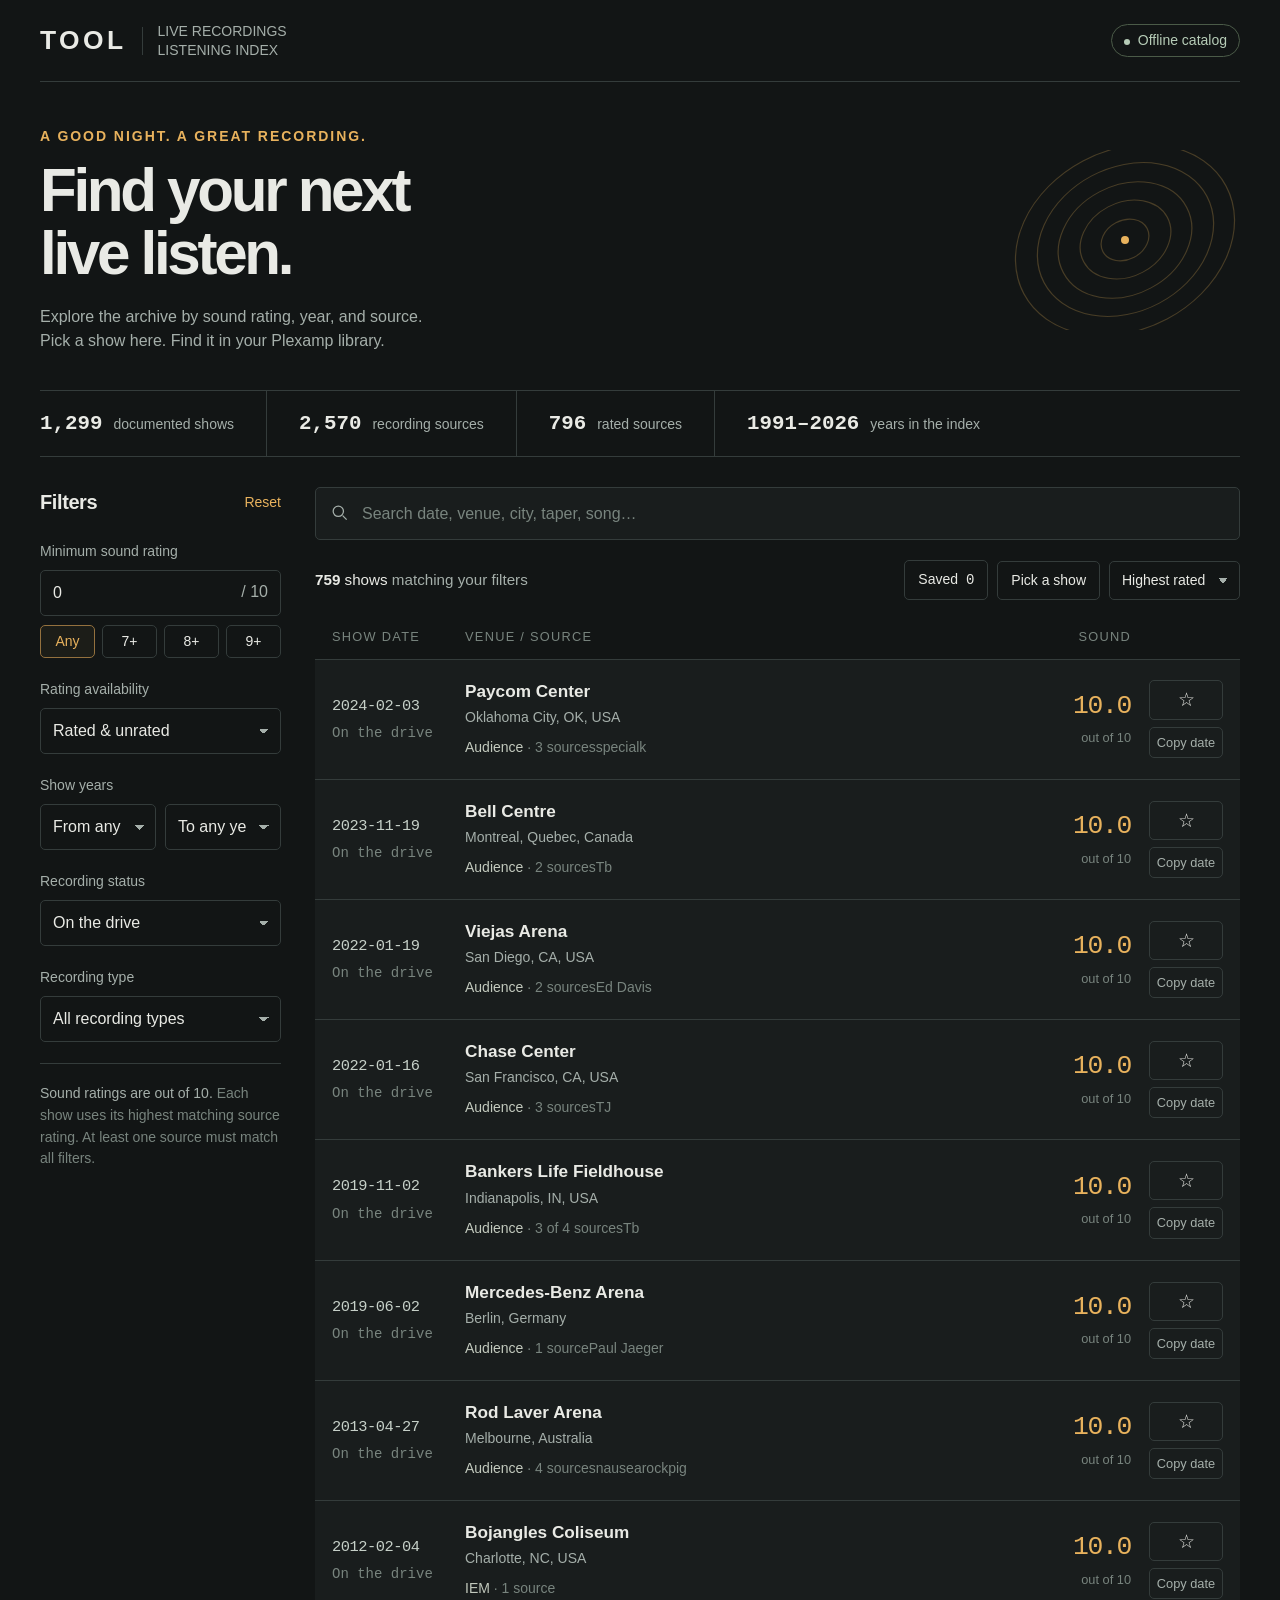
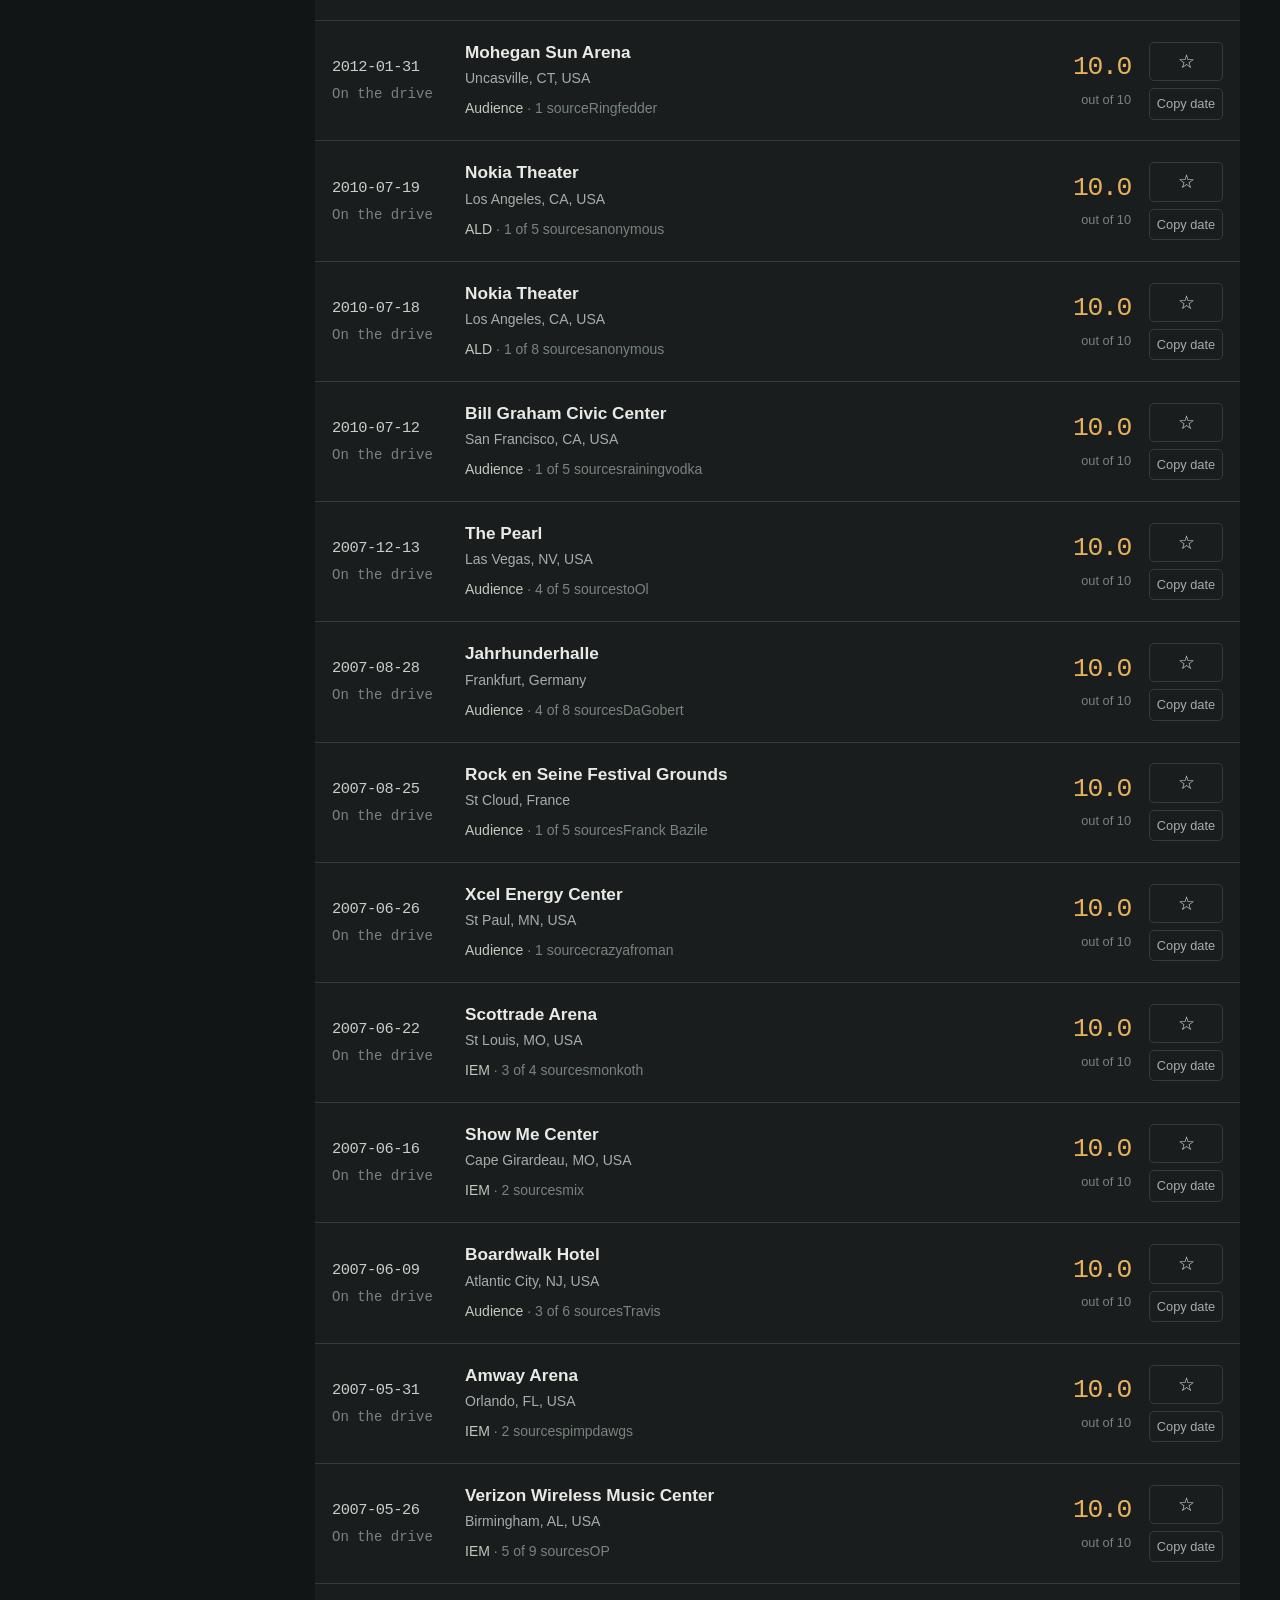
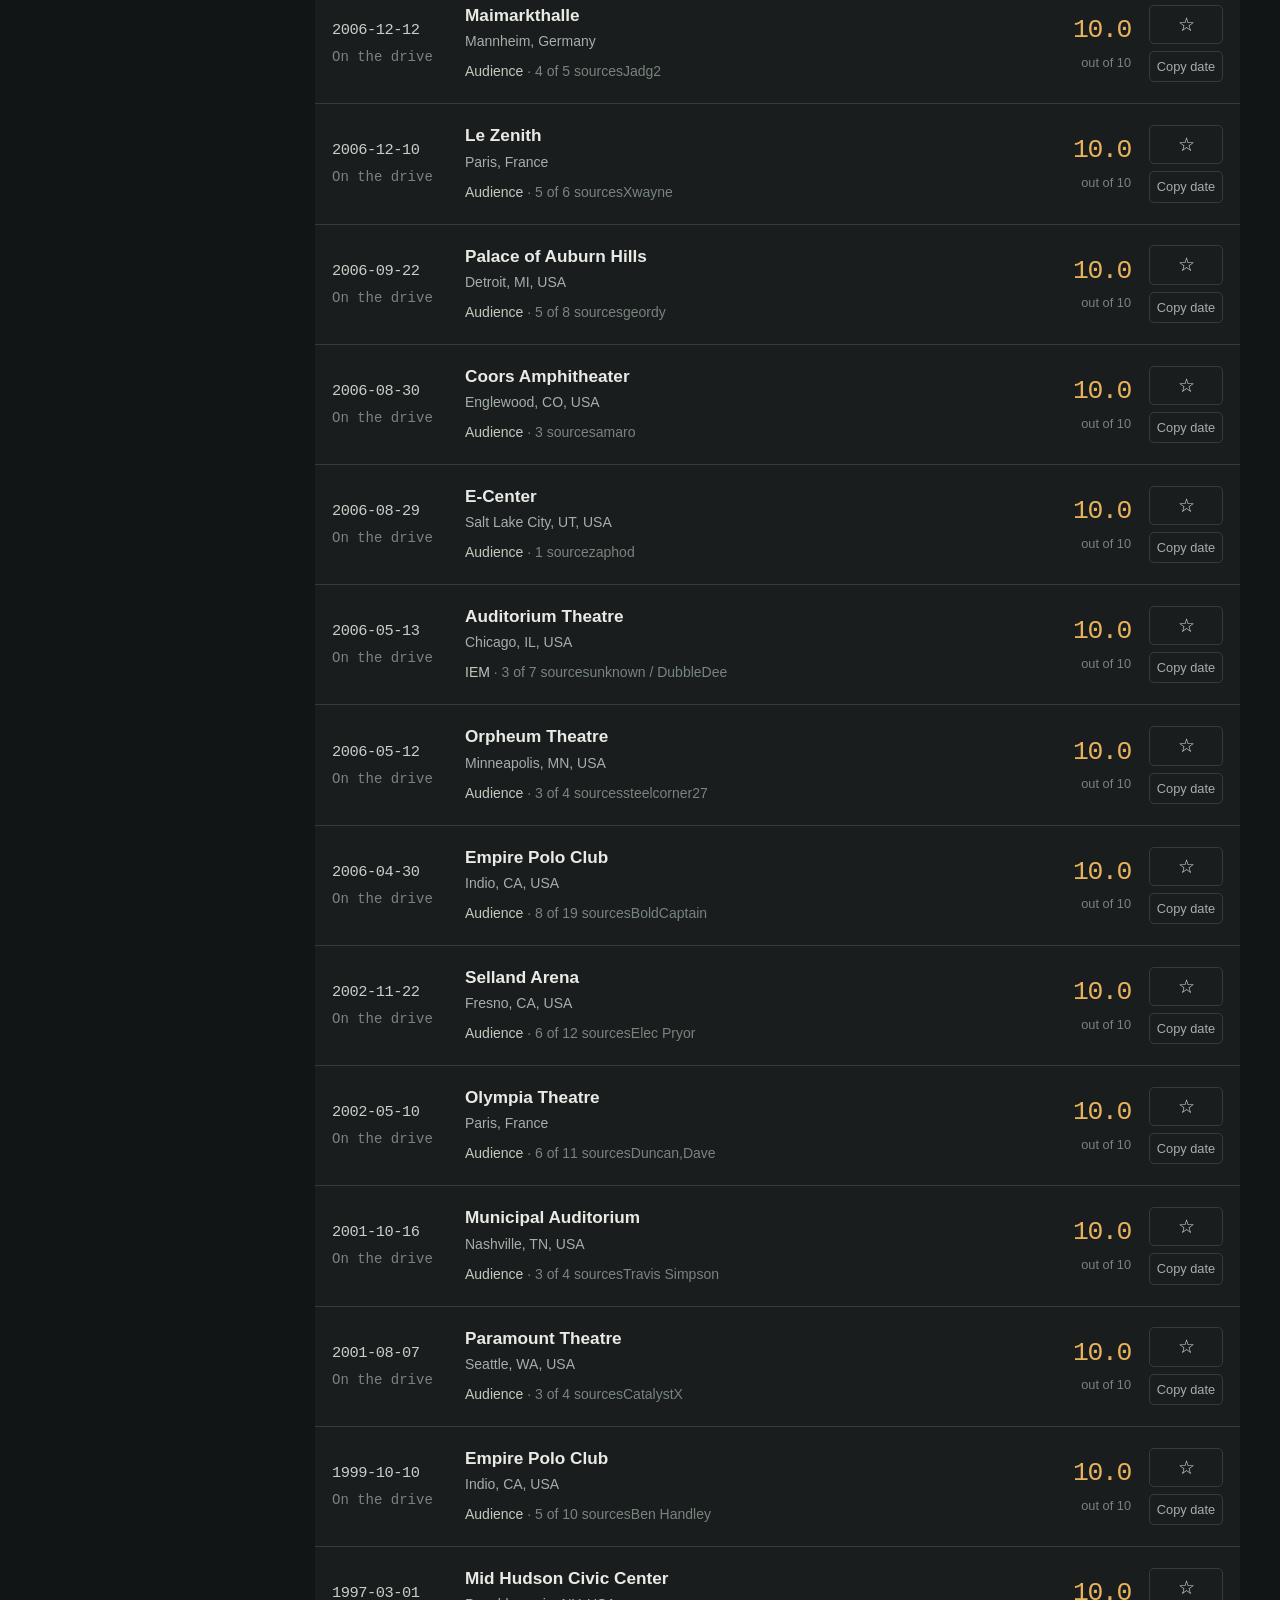
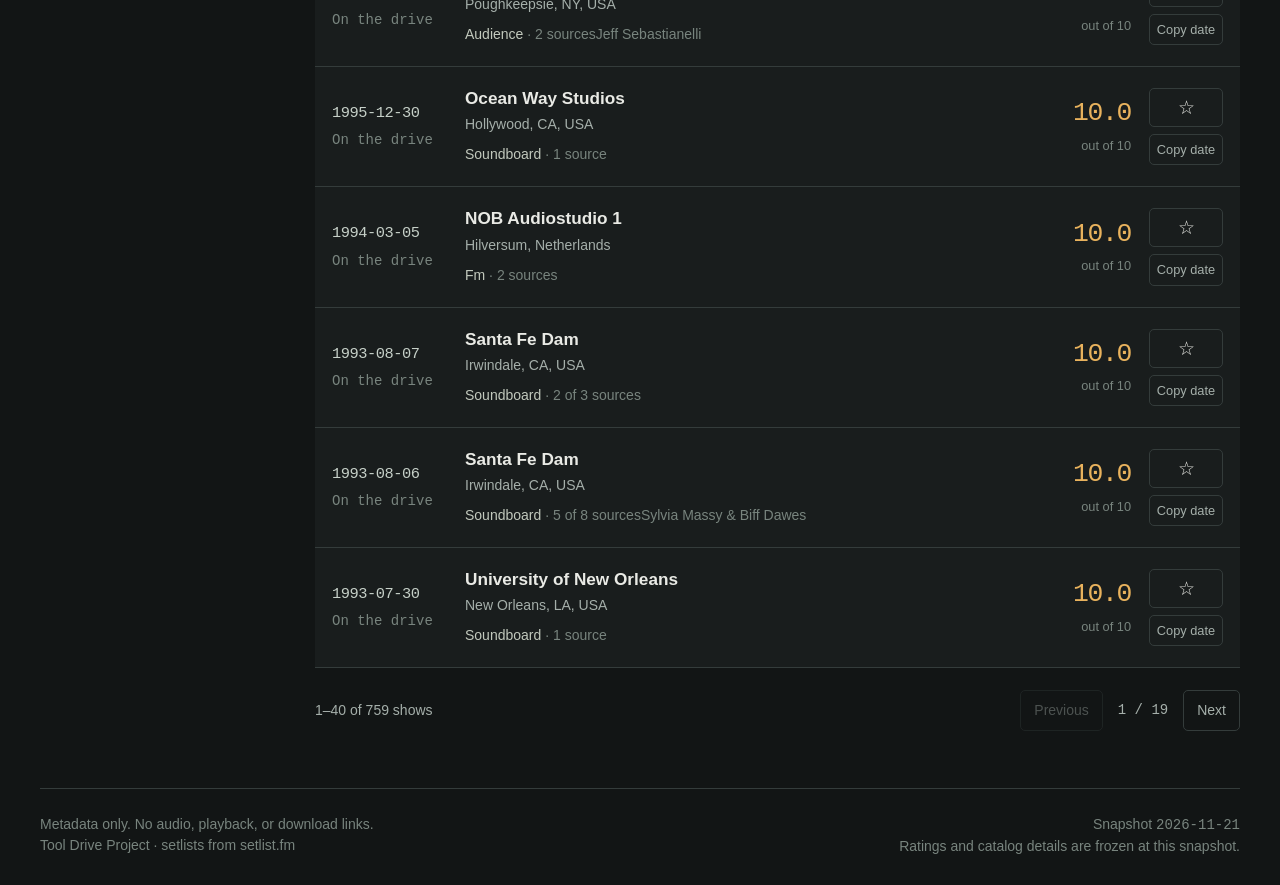
==== index.html @ 4f27dcc0 "Build offline Tool show browser for Windows and HTML" ====
<!doctype html>
<html lang="en">
<head>
<meta charset="utf-8">
<meta name="viewport" content="width=device-width, initial-scale=1">
<meta name="color-scheme" content="dark">
<meta http-equiv="Content-Security-Policy" content="default-src 'none'; script-src 'unsafe-inline'; style-src 'unsafe-inline'; img-src data:; connect-src 'none'; media-src 'none'; object-src 'none'; frame-src 'none'; base-uri 'none'; form-action 'none'">
<meta name="description" content="An offline, metadata-only Tool show catalog. Filter recording sound ratings and find your next listen in Plexamp.">
<title>Tool · Offline listening index</title>
<style>
:root{color-scheme:dark;--bg:#121515;--panel:#191d1d;--raised:#222727;--line:#343c3b;--text:#e9eae5;--muted:#a5afaa;--faint:#78847e;--amber:#e8b25d;--ink:#191b17;--green:#b6ccb7;--radius:8px;font-family:Segoe UI,Arial,sans-serif;font-size:16px}*{box-sizing:border-box}[hidden]{display:none!important}body{margin:0;background:var(--bg);color:var(--text);line-height:1.5}button,input,select,textarea{font:inherit}button,select{cursor:pointer}button{color:inherit}button:disabled{opacity:.4;cursor:default}button:focus-visible,input:focus-visible,select:focus-visible,textarea:focus-visible,summary:focus-visible{outline:2px solid var(--amber);outline-offset:4px}button{border:1px solid var(--line);border-radius:5px;background:transparent;padding:9px 13px;transition:background .15s,border-color .15s}button:hover:not(:disabled){background:var(--raised);border-color:var(--faint)}input,select,textarea{color:var(--text);background:var(--bg);border:1px solid var(--line);border-radius:5px;padding:10px 12px;min-width:0}input::placeholder{color:var(--faint)}select{appearance:none;background-image:linear-gradient(45deg,transparent 50%,#a5afaa 50%),linear-gradient(135deg,#a5afaa 50%,transparent 50%);background-position:calc(100% - 16px) center,calc(100% - 11px) center;background-size:5px 5px;background-repeat:no-repeat;padding-right:33px}h1,h2,h3,p{margin:0}h1{font-size:clamp(2.6rem,4.7vw,4.5rem);line-height:1.04;letter-spacing:-.055em;font-weight:650}h2{font-size:1.25rem;letter-spacing:-.02em}small,.small{font-size:.875rem}.mono{font-family:Consolas,Lucida Console,monospace;font-variant-numeric:tabular-nums}.muted{color:var(--muted)}.eyebrow{font-size:.875rem;letter-spacing:.14em;text-transform:uppercase;font-weight:600;color:var(--amber)}.shell{max-width:1490px;padding:0 40px;margin:0 auto}.topbar{height:82px;border-bottom:1px solid var(--line);display:flex;align-items:center;justify-content:space-between;gap:20px}.brand{display:flex;align-items:center;gap:15px}.wordmark{font-size:1.65rem;letter-spacing:.13em;line-height:1;font-weight:800}.brand-rule{width:1px;height:28px;background:var(--line)}.brand-label{font-size:.875rem;line-height:1.35;color:var(--muted)}.offline{font-size:.875rem;border:1px solid #4b5b48;border-radius:30px;color:var(--green);padding:5px 12px;white-space:nowrap}.offline::before{content:'';display:inline-block;width:6px;height:6px;border-radius:50%;background:var(--green);margin-right:8px}.hero{display:flex;align-items:center;justify-content:space-between;gap:40px;padding:44px 0 37px}.hero .eyebrow{margin-bottom:13px}.hero-copy{max-width:680px}.hero-copy>p:last-child{margin-top:20px;color:var(--muted);max-width:570px}.hero-art{width:230px;height:180px;flex-shrink:0;position:relative;display:flex;align-items:center;justify-content:center;overflow:hidden}.orbit{height:180px;width:180px;position:absolute;border:1px solid #b58c4a55;border-radius:50%;transform:rotate(-28deg) scaleX(1.28)}.orbit:nth-child(2){width:145px;height:145px}.orbit:nth-child(3){width:110px;height:110px}.orbit:nth-child(4){width:75px;height:75px}.orbit:nth-child(5){width:40px;height:40px}.hero-art::after{content:'';position:absolute;width:8px;height:8px;border-radius:50%;background:var(--amber)}.catalog-stats{display:flex;flex-wrap:wrap;border-top:1px solid var(--line);border-bottom:1px solid var(--line);gap:0}.stat{display:flex;align-items:baseline;gap:11px;padding:17px 32px 17px 0;margin-right:32px;border-right:1px solid var(--line)}.stat:last-child{border-right:0;margin:0;padding-right:0}.stat strong{font-size:1.3rem;font-weight:550}.stat span{color:var(--muted);font-size:.875rem}.workspace{display:grid;grid-template-columns:241px minmax(0,1fr);gap:34px;margin-top:30px;align-items:start}.filters{padding-bottom:25px;position:sticky;top:22px}.filter-heading{display:flex;justify-content:space-between;align-items:center;margin-bottom:24px}.text-btn{padding:0;border:0;color:var(--amber);font-size:.875rem;border-radius:0}.text-btn:hover:not(:disabled){background:transparent;border-color:transparent;text-decoration:underline}.field{margin-bottom:21px}.field>label,.field-label{display:block;font-size:.875rem;color:var(--muted);margin-bottom:8px}.field input,.field select{width:100%}.year-row{display:grid;grid-template-columns:1fr 1fr;gap:9px}.year-row label{display:block;font-size:.875rem;color:var(--muted);margin-bottom:6px}.rating-input-wrap{position:relative}.rating-input-wrap input{padding-right:50px}.rating-input-wrap span{position:absolute;right:13px;top:10px;color:var(--muted)}.rating-chips{display:flex;gap:7px;margin-top:9px}.rating-chips button{flex:1;font-size:.875rem;padding:5px 2px}.rating-chips button.active{color:var(--amber);border-color:#94713e;background:#e8b25d0c}.filter-note{color:var(--faint);font-size:.875rem;line-height:1.55;border-top:1px solid var(--line);padding-top:19px}.filter-note strong{color:var(--muted);font-weight:500}.search-wrap{position:relative}.search-wrap svg{position:absolute;left:15px;top:16px;width:19px;height:19px;stroke:var(--muted);fill:none;stroke-width:1.6}.search-wrap input{width:100%;height:53px;padding-left:46px;padding-right:65px;background:var(--panel);font-size:1rem}.clear-search{position:absolute;right:8px;top:8px;padding:7px 10px;border:0;color:var(--muted)}.results-toolbar{display:flex;align-items:center;justify-content:space-between;gap:16px;margin:20px 0 15px}.result-count{font-size:.95rem}.toolbar-actions{display:flex;align-items:center;gap:9px}.toolbar-actions button,.toolbar-actions select{font-size:.875rem;padding-top:8px;padding-bottom:8px}.toolbar-actions button[aria-pressed=true]{color:var(--amber);border-color:#9d7b46;background:#e8b25d0b}.toolbar-actions button span{margin-left:4px}.list-head{display:grid;grid-template-columns:115px minmax(120px,1fr) 102px 74px;gap:18px;border-bottom:1px solid var(--line);padding:12px 17px;color:var(--faint);font-size:.8rem;letter-spacing:.1em;text-transform:uppercase}.list-head>:nth-child(3){text-align:right}.show-row{position:relative;background:var(--panel);border-bottom:1px solid var(--line);display:grid;grid-template-columns:115px minmax(120px,1fr) 102px 74px;gap:18px;padding:20px 17px;align-items:center}.show-row:hover{background:#1d2322}.date-cell{font-size:.96rem;letter-spacing:-.03em;color:#c6d0c8}.date-cell .year{display:block;color:var(--faint);font-size:.875rem;margin-top:5px;letter-spacing:0}.show-open{padding:0;text-align:left;border:0;background:none!important;width:100%;border-radius:0}.venue{font-size:1.075rem;font-weight:550;line-height:1.35;display:block;color:var(--text)}.location{display:block;color:var(--muted);font-size:.875rem;margin-top:4px}.source-summary{display:block;font-size:.875rem;margin-top:9px;color:var(--faint)}.source-summary .type{color:#c2c9bd;text-transform:capitalize}.sound{text-align:right}.sound-value{color:var(--amber);font-size:1.65rem;font-weight:500;line-height:1.2;letter-spacing:-.05em}.sound-value.unrated{color:var(--faint);font-size:1.25rem;letter-spacing:0}.sound-label{display:block;font-size:.8rem;color:var(--faint);margin-top:6px}.row-actions{display:flex;flex-direction:column;gap:7px;align-items:stretch}.save-btn{font-size:1.2rem;line-height:1;padding:9px 10px}.save-btn[aria-pressed=true]{color:var(--amber);background:#e8b25d09;border-color:#8c7046}.copy-quick{font-size:.8rem;color:var(--muted);padding:5px 4px;white-space:nowrap}.pager{display:flex;justify-content:space-between;align-items:center;gap:16px;padding:22px 0;color:var(--muted);font-size:.875rem}.pager-controls{display:flex;align-items:center;gap:15px}.pager button{font-size:.875rem}.empty{padding:62px 25px;text-align:center;border:1px solid var(--line);background:var(--panel)}.empty h3{font-weight:550;font-size:1.25rem}.empty p{margin:10px auto 24px;max-width:440px;color:var(--muted)}.primary{background:var(--amber);color:var(--ink);border-color:var(--amber);font-weight:600}.primary:hover:not(:disabled){background:#f0c27d;border-color:#f0c27d}.footer{display:flex;align-items:flex-start;justify-content:space-between;gap:30px;color:var(--faint);font-size:.875rem;border-top:1px solid var(--line);padding:25px 0 30px;margin-top:35px}.footer>p{max-width:610px}.footer>p:last-child{text-align:right}.mobile-filter-toggle{display:none}.toast{position:fixed;left:50%;bottom:27px;transform:translateX(-50%);z-index:10;background:#e9eae5;color:#1a201b;padding:13px 20px;border-radius:6px;box-shadow:0 8px 40px #0005;max-width:calc(100vw - 32px);font-size:.95rem}.toast[hidden]{display:none}dialog{width:min(860px,calc(100vw - 36px));max-height:calc(100dvh - 52px);padding:0;border:1px solid #515c54;border-radius:10px;background:var(--bg);color:var(--text);box-shadow:0 30px 120px #0009;overscroll-behavior:contain}dialog::backdrop{background:#080c0be0;backdrop-filter:blur(4px)}.dialog-top{display:flex;justify-content:space-between;align-items:center;gap:20px;padding:20px 27px;border-bottom:1px solid var(--line);position:sticky;top:0;background:var(--bg);z-index:1}.dialog-top .eyebrow{font-size:.8rem}.dialog-close{font-size:1.3rem;padding:2px 11px;color:var(--muted)}.dialog-content{padding:26px}.detail-date{font-size:1rem;color:var(--amber);margin-bottom:10px}.detail-title{font-size:clamp(1.7rem,4vw,2.4rem);letter-spacing:-.035em;line-height:1.15}.detail-location{margin-top:10px;color:var(--muted)}.detail-actions{display:flex;flex-wrap:wrap;gap:9px;margin-top:23px}.detail-actions button{font-size:.875rem}.detail-help{font-size:.875rem;color:var(--faint);margin:11px 0 28px}.section-head{display:flex;justify-content:space-between;align-items:baseline;gap:15px;margin:29px 0 12px}.section-head span{color:var(--faint);font-size:.875rem}.source-card{border:1px solid var(--line);border-radius:6px;margin-top:12px;padding:19px;background:var(--panel)}.source-card.unmatched{background:transparent}.source-top{display:flex;align-items:center;justify-content:space-between;gap:15px;margin-bottom:15px}.source-top-left{display:flex;gap:10px;align-items:center;flex-wrap:wrap}.version{font-size:1rem;font-weight:600}.tag{border:1px solid #48534a;color:var(--muted);font-size:.8rem;padding:2px 7px;border-radius:3px;white-space:nowrap}.tag.match{color:var(--green);border-color:#5c7059}.source-score{font-size:1.35rem;white-space:nowrap;color:var(--amber)}.source-score small{color:var(--faint);font-size:.875rem}.source-info{display:grid;grid-template-columns:1fr 1fr;gap:12px 26px;margin:0}.source-info div{min-width:0}.source-info dt{color:var(--faint);font-size:.8rem}.source-info dd{margin:3px 0 0;overflow-wrap:anywhere;font-size:.95rem}.source-info .wide{grid-column:1/-1}.lineage{color:var(--muted);white-space:pre-wrap}.setlist{padding:0;list-style:none;margin:0;border-top:1px solid var(--line)}.setlist li{display:flex;gap:15px;padding:10px 2px;border-bottom:1px solid var(--line);font-size:.95rem}.track-num{color:var(--faint);font-size:.875rem;min-width:23px;padding-top:1px}.known-songs{display:flex;flex-wrap:wrap;gap:8px}.known-songs span{font-size:.875rem;border:1px solid var(--line);border-radius:3px;padding:5px 9px;color:#c5cec6}.song-info{font-size:.875rem;color:var(--faint);margin-left:8px}.detail-bottom{color:var(--faint);font-size:.875rem;border-top:1px solid var(--line);padding-top:20px;margin-top:28px}.manual-copy{margin:20px 0;padding:15px;background:var(--raised);border-radius:5px}.manual-copy p{font-size:.875rem;margin-bottom:8px}.manual-copy input{width:100%}.visually-hidden{position:absolute;width:1px;height:1px;overflow:hidden;clip:rect(0,0,0,0);white-space:nowrap}
@media(min-width:1600px){.hero{padding-top:55px;padding-bottom:45px}}@media(max-width:1120px){.shell{padding:0 25px}.workspace{grid-template-columns:215px minmax(0,1fr);gap:23px}.show-row,.list-head{grid-template-columns:95px minmax(100px,1fr) 75px 61px;gap:12px;padding-left:13px;padding-right:13px}.toolbar-actions{flex-wrap:wrap;justify-content:flex-end}.results-toolbar{align-items:flex-start}.hero-art{width:190px}.stat{margin-right:22px;padding-right:22px}.source-summary{line-height:1.35}.source-summary .taper{display:block;margin-top:4px}}@media(max-width:800px){.shell{padding:0 20px}.hero{padding-top:31px;gap:22px}.hero-art{width:140px;height:145px;opacity:.7}.orbit{width:140px;height:140px}.orbit:nth-child(2){width:110px;height:110px}.orbit:nth-child(3){width:80px;height:80px}.orbit:nth-child(4){width:50px;height:50px}.orbit:nth-child(5){width:20px;height:20px}.hero-copy>p:last-child{font-size:.95rem}.workspace{display:block;margin-top:22px}.mobile-filter-toggle{display:block;width:100%;text-align:left;margin-bottom:15px;padding:12px 14px;color:var(--amber)}.mobile-filter-toggle::after{content:'+';float:right;font-size:1.15rem}.mobile-filter-toggle[aria-expanded=true]::after{content:'−'}.filters{display:none;position:static;background:var(--panel);padding:20px;border:1px solid var(--line);border-radius:5px;margin-bottom:20px}.filters.mobile-open{display:block}.filter-grid{display:grid;grid-template-columns:1fr 1fr;gap:0 24px}.filter-note{margin-top:2px}.filter-heading{margin-bottom:20px}.list-head{padding-top:11px}.stat{padding:14px 18px 14px 0;margin-right:18px}.stat strong{font-size:1.15rem}.stat span{font-size:.8rem}.footer{display:block}.footer>p:last-child{text-align:left;margin-top:12px}.topbar{height:71px}.brand-label{font-size:.8rem}.source-summary .taper{display:inline;margin-left:6px}.toolbar-actions{flex-wrap:nowrap}.results-toolbar{align-items:center}.source-summary .type{display:inline}.show-row,.list-head{grid-template-columns:100px minmax(140px,1fr) 85px 65px}}@media(max-width:560px){.shell{padding:0 16px}.brand{gap:10px}.brand-label{font-size:.75rem}.wordmark{font-size:1.4rem}.offline{font-size:.75rem;padding:4px 9px}.hero-art{display:none}.hero{padding-bottom:26px}.hero .eyebrow{font-size:.8rem}.hero h1{font-size:2.8rem}.hero-copy>p:last-child{margin-top:17px}.catalog-stats{justify-content:space-between}.stat{border:0;display:block;margin:0;padding-right:0}.stat span{display:block;margin-top:2px}.stat strong{font-size:1.1rem}.results-toolbar{flex-wrap:wrap;gap:12px}.result-count{width:100%;font-size:.875rem}.toolbar-actions{width:100%;justify-content:space-between;gap:7px}.toolbar-actions button,.toolbar-actions select{font-size:.8rem;padding:8px}.toolbar-actions select{padding-right:27px;background-position:right 9px center}.list-head{grid-template-columns:1fr 65px 44px;padding:10px 12px;gap:10px}.list-head>:first-child{display:none}.show-row{grid-template-columns:minmax(0,1fr) 65px 44px;gap:10px;padding:17px 12px}.date-cell{grid-column:1/-1;font-size:.875rem;display:flex;align-items:center;gap:8px;margin-bottom:-4px;color:var(--amber)}.date-cell .year{display:inline;margin-top:0;font-size:.8rem;color:var(--faint)}.show-cell{grid-column:1}.venue{font-size:1rem}.source-summary{font-size:.8rem;margin-top:7px}.source-summary .taper{display:block;margin-left:0}.sound-value{font-size:1.45rem}.sound-label{font-size:.75rem}.row-actions{gap:6px}.save-btn{padding:8px 4px}.copy-quick{font-size:.7rem;padding:5px 0}.filter-grid{display:block}.source-info{grid-template-columns:1fr}.source-info .wide{grid-column:auto}.dialog-content{padding:21px 18px}.dialog-top{padding:15px 18px}.source-card{padding:15px}.source-top{align-items:flex-start}.source-top-left{gap:6px}.source-score{font-size:1.15rem}.tag{font-size:.75rem}.section-head{align-items:flex-start}.section-head span{text-align:right}.pager{flex-wrap:wrap}.pager-controls{gap:10px}.detail-title{font-size:1.8rem}.footer{margin-top:20px}.search-wrap input{font-size:.95rem}}@media(prefers-reduced-motion:reduce){*{scroll-behavior:auto!important;transition:none!important}}
</style>
</head>
<body>
<div class="shell">
<header class="topbar"><div class="brand"><span class="wordmark">TOOL</span><span class="brand-rule"></span><span class="brand-label">LIVE RECORDINGS<br>LISTENING INDEX</span></div><span class="offline">Offline catalog</span></header>
<main>
<section class="hero"><div class="hero-copy"><p class="eyebrow">A good night. A great recording.</p><h1>Find your next<br>live listen.</h1><p>Explore the archive by sound rating, year, and source.<br>Pick a show here. Find it in your Plexamp library.</p></div><div class="hero-art" aria-hidden="true"><i class="orbit"></i><i class="orbit"></i><i class="orbit"></i><i class="orbit"></i><i class="orbit"></i></div></section>
<div class="catalog-stats" aria-label="Catalog summary"><div class="stat"><strong id="total-shows" class="mono">—</strong><span>documented shows</span></div><div class="stat"><strong id="total-sources" class="mono">—</strong><span>recording sources</span></div><div class="stat"><strong id="rated-sources" class="mono">—</strong><span>rated sources</span></div><div class="stat"><strong id="year-span" class="mono">—</strong><span>years in the index</span></div></div>
<div class="workspace"><div><button id="mobile-filter-toggle" class="mobile-filter-toggle" aria-expanded="false" aria-controls="filters">Filter the archive</button><aside class="filters" id="filters" aria-label="Filter shows"><div class="filter-heading"><h2>Filters</h2><button id="reset-filters" class="text-btn">Reset</button></div><div class="filter-grid">
<div class="field"><label for="minimum-rating">Minimum sound rating</label><div class="rating-input-wrap"><input id="minimum-rating" type="number" min="0" max="10" step="0.5" value="0"><span>/ 10</span></div><div class="rating-chips" aria-label="Quick minimum ratings"><button type="button" data-min="0" class="active">Any</button><button type="button" data-min="7">7+</button><button type="button" data-min="8">8+</button><button type="button" data-min="9">9+</button></div></div>
<div class="field"><label for="rating-mode">Rating availability</label><select id="rating-mode"><option value="any">Rated &amp; unrated</option><option value="rated">Rated only</option><option value="unrated">Unrated only</option></select></div>
<div class="field"><span class="field-label">Show years</span><div class="year-row"><div><label class="visually-hidden" for="year-from">From year</label><select id="year-from"></select></div><div><label class="visually-hidden" for="year-to">Through year</label><select id="year-to"></select></div></div></div>
<div class="field"><label for="source-status">Recording status</label><select id="source-status"><option value="OTD">On the drive</option><option value="all">All statuses</option><option value="Confirmed">Confirmed</option><option value="Unconfirmed">Unconfirmed</option><option value="Unknown">No known recording</option></select></div>
<div class="field"><label for="recording-type">Recording type</label><select id="recording-type"><option value="all">All recording types</option></select></div></div><p class="filter-note"><strong>Sound ratings are out of 10.</strong> Each show uses its highest matching source rating. At least one source must match all filters.</p></aside></div>
<section class="results" aria-label="Show results"><div class="search-wrap"><svg viewBox="0 0 24 24" aria-hidden="true"><circle cx="10.5" cy="10.5" r="6.5"></circle><path d="m16 16 5 5"></path></svg><label class="visually-hidden" for="search">Search date, venue, city, taper, or song</label><input id="search" type="search" placeholder="Search date, venue, city, taper, song…" autocomplete="off"><button id="clear-search" class="clear-search" aria-label="Clear search" hidden>✕</button></div>
<div class="results-toolbar"><p id="result-count" class="result-count" role="status" aria-live="polite"></p><div class="toolbar-actions"><button id="saved-only" aria-pressed="false">Saved <span id="saved-count" class="mono">0</span></button><button id="random-show">Pick a show</button><label class="visually-hidden" for="sort">Sort shows</label><select id="sort"><option value="rating">Highest rated</option><option value="newest">Newest first</option><option value="oldest">Oldest first</option><option value="venue">Venue A–Z</option></select></div></div>
<div id="list-head" class="list-head" aria-hidden="true"><span>Show date</span><span>Venue / source</span><span>Sound</span><span></span></div><div id="show-list"></div><div id="pagination" class="pager"></div>
</section></div>
</main>
<footer class="footer"><p>Metadata only. No audio, playback, or download links.<br><span id="source-credit"></span></p><p>Snapshot <span id="snapshot-date" class="mono"></span><br>Ratings and catalog details are frozen at this snapshot.</p></footer>
</div>
<dialog id="show-dialog" aria-labelledby="detail-title"><div class="dialog-top"><span class="eyebrow">Recording notes</span><button class="dialog-close" id="close-dialog" aria-label="Close show details">×</button></div><div class="dialog-content" id="dialog-content"></div></dialog>
<div id="toast" class="toast" role="status" aria-live="polite" hidden></div>
<script>window.CATALOG = {"snapshotDate":"2026-11-21","source":"Tool Drive Project · setlists from setlist.fm","ratingDescription":"Sound quality out of 10. Source averages from the public catalog snapshot; vote counts are not available.","shows":[{"id":1991051401,"date":"1991-05-14","venue":"The Outhouse","city":"Lawrence","state":"KS","country":"USA","status":"Unconfirmed","festival":"","sources":[{"id":2,"rating":null,"version":"V.00","taper":"unknown","gear":"unknown","generation":"unknown","length":"—","status":"Unconfirmed","lineage":"—","recordingType":"unknown","codec":"unknown","lossless":"unknown"}],"setlist":[],"setlistOmitted":0,"tour":"","songs":[]},{"id":1991090501,"date":"1991-09-05","venue":"The Jello Loft","city":"Los Angeles","state":"CA","country":"USA","status":"OTD","festival":"","sources":[{"id":3,"rating":9.0,"version":"V.01","taper":"unknown","gear":"unknown","generation":"3","length":"46:46","status":"OTD","lineage":"ASBM \u003e DDC2 32khz \u003e 1st gen CDR \u003e EAC (Secure Mode) \u003e CDWave (tracking) \u003e .WAV \u003e .FLAC","recordingType":"soundboard","codec":"flac","lossless":"lossless"}],"setlist":[{"title":"Cold and Ugly"},{"title":"Undertow"},{"title":"Sober"},{"title":"Crawl Away"},{"title":"Sweat"},{"title":"Swamp Song"},{"title":"4°"},{"title":"Hush"},{"title":"Opiate"},{"title":"Jerk-Off"}],"setlistOmitted":0,"tour":"","songs":["Sober","Crawl Away","Swamp Song","Undertow","4°","Opiate","Sweat","Hush","Cold and Ugly","Jerk-Off"]},{"id":1991091901,"date":"1991-09-19","venue":"Club Lingerie","city":"Hollywood","state":"CA","country":"USA","status":"Unknown","festival":"","sources":[{"id":2861,"rating":null,"version":"V.00","taper":"unknown","gear":"unknown","generation":"0","length":"—","status":"Unknown","lineage":"—","recordingType":"unknown","codec":"unknown","lossless":"unknown"}],"setlist":[],"setlistOmitted":0,"tour":"","songs":[]},{"id":1991100701,"date":"1991-10-07","venue":"Club With No Name","city":"Hollywood","state":"CA","country":"USA","status":"Unknown","festival":"","sources":[{"id":2862,"rating":null,"version":"V.00","taper":"unknown","gear":"unknown","generation":"0","length":"—","status":"Unknown","lineage":"—","recordingType":"unknown","codec":"unknown","lossless":"unknown"}],"setlist":[{"title":"Part of Me"},{"title":"Hush"},{"title":"Sweat"},{"title":"Cold and Ugly"},{"title":"Sober"}],"setlistOmitted":0,"tour":"","songs":["Part of Me","Hush","Sweat","Cold and Ugly","Sober"]},{"id":1991102901,"date":"1991-10-29","venue":"Club With No Name","city":"Hollywood","state":"CA","country":"USA","status":"Unconfirmed","festival":"","sources":[{"id":2497,"rating":null,"version":"V.00","taper":"unknown","gear":"unknown","generation":"0","length":"—","status":"Unconfirmed","lineage":"—","recordingType":"unknown","codec":"unknown","lossless":"unknown"}],"setlist":[],"setlistOmitted":0,"tour":"","songs":[]},{"id":1991103001,"date":"1991-10-30","venue":"Whiskey A Go-Go","city":"Los Angeles","state":"CA","country":"USA","status":"Confirmed","festival":"","sources":[{"id":2219,"rating":null,"version":"V.00","taper":"unknown","gear":"unknown","generation":"unknown","length":"—","status":"Confirmed","lineage":"unknown mic \u003e unknown analog recorder \u003e unknown transfer","recordingType":"audience","codec":"unknown","lossless":"unknown"}],"setlist":[],"setlistOmitted":0,"tour":"","songs":[]},{"id":1991103101,"date":"1991-10-31","venue":"Unknown","city":"Hollywood","state":"CA","country":"USA","status":"Confirmed","festival":"","sources":[{"id":2218,"rating":null,"version":"V.00","taper":"unknown","gear":"unknown","generation":"unknown","length":"—","status":"Confirmed","lineage":"unknown mic \u003e unknown analog recorder \u003e unknown transfer","recordingType":"audience","codec":"unknown","lossless":"unknown"}],"setlist":[],"setlistOmitted":0,"tour":"","songs":[]},{"id":1991110401,"date":"1991-11-04","venue":"Club With No Name","city":"Hollywood","state":"CA","country":"USA","status":"Unknown","festival":"","sources":[{"id":2863,"rating":null,"version":"V.00","taper":"unknown","gear":"unknown","generation":"0","length":"—","status":"Unknown","lineage":"—","recordingType":"unknown","codec":"unknown","lossless":"unknown"}],"setlist":[],"setlistOmitted":0,"tour":"","songs":[]},{"id":1991112501,"date":"1991-11-25","venue":"Al's Bar","city":"Los Angeles","state":"CA","country":"USA","status":"Unknown","festival":"","sources":[{"id":2864,"rating":null,"version":"V.00","taper":"unknown","gear":"unknown","generation":"0","length":"—","status":"Unknown","lineage":"—","recordingType":"unknown","codec":"unknown","lossless":"unknown"}],"setlist":[],"setlistOmitted":0,"tour":"","songs":[]},{"id":1991112901,"date":"1991-11-29","venue":"Helter Skelter","city":"Los Angeles","state":"CA","country":"USA","status":"Unknown","festival":"","sources":[{"id":2865,"rating":null,"version":"V.00","taper":"unknown","gear":"unknown","generation":"0","length":"—","status":"Unknown","lineage":"—","recordingType":"unknown","codec":"unknown","lossless":"unknown"}],"setlist":[],"setlistOmitted":0,"tour":"","songs":[]},{"id":1991120601,"date":"1991-12-06","venue":"Jabberjaw","city":"Los Angeles","state":"CA","country":"USA","status":"Unknown","festival":"","sources":[{"id":2866,"rating":null,"version":"V.00","taper":"unknown","gear":"unknown","generation":"0","length":"—","status":"Unknown","lineage":"—","recordingType":"unknown","codec":"unknown","lossless":"unknown"}],"setlist":[],"setlistOmitted":0,"tour":"","songs":[]},{"id":1991121301,"date":"1991-12-13","venue":"Club Lingerie","city":"Hollywood","state":"CA","country":"USA","status":"Unconfirmed","festival":"","sources":[{"id":2498,"rating":null,"version":"V.00","taper":"unknown","gear":"unknown","generation":"0","length":"—","status":"Unconfirmed","lineage":"—","recordingType":"unknown","codec":"unknown","lossless":"unknown"}],"setlist":[],"setlistOmitted":0,"tour":"","songs":[]},{"id":1991121501,"date":"1991-12-15","venue":"Nightbreak","city":"San Francisco","state":"CA","country":"USA","status":"Unknown","festival":"","sources":[{"id":2867,"rating":null,"version":"V.00","taper":"unknown","gear":"unknown","generation":"0","length":"—","status":"Unknown","lineage":"—","recordingType":"unknown","codec":"unknown","lossless":"unknown"}],"setlist":[],"setlistOmitted":0,"tour":"","songs":[]},{"id":1991122901,"date":"1991-12-29","venue":"Whiskey A Go-Go","city":"Los Angeles","state":"CA","country":"USA","status":"Confirmed","festival":"","sources":[{"id":2220,"rating":null,"version":"V.00","taper":"unknown","gear":"unknown","generation":"unknown","length":"—","status":"Confirmed","lineage":"Soundboard","recordingType":"soundboard","codec":"unknown","lossless":"unknown"}],"setlist":[],"setlistOmitted":0,"tour":"","songs":[]},{"id":1991123001,"date":"1991-12-30","venue":"Unknown","city":"Unknown","state":"CA","country":"USA","status":"OTD","festival":"","sources":[{"id":2221,"rating":8.0,"version":"V.01","taper":"unknown","gear":"unknown","generation":"0","length":"00:00:22","status":"OTD","lineage":"Demo Cassette-M \u003e Sony TC-WE425 \u003e analog cables \u003e Audiophile 24/96 \u003e WAV","recordingType":"studio","codec":"flac","lossless":"lossless"}],"setlist":[],"setlistOmitted":0,"tour":"","songs":[]},{"id":1991123101,"date":"1991-12-31","venue":"The Jello Loft","city":"Los Angeles","state":"CA","country":"USA","status":"OTD","festival":"","sources":[{"id":4,"rating":null,"version":"V.00","taper":"unknown","gear":"unknown","generation":"unknown","length":"—","status":"Confirmed","lineage":"Incomplete Soundboard \u003e Pro Mixer \u003e Studio Mastered \u003e Opiate cd","recordingType":"soundboard","codec":"unknown","lossless":"unknown"},{"id":5,"rating":null,"version":"V.00","taper":"unknown","gear":"unknown","generation":"unknown","length":"—","status":"Confirmed","lineage":"Soundboard Recording/Unverified/Complete?","recordingType":"soundboard","codec":"unknown","lossless":"unknown"},{"id":2222,"rating":8.0,"version":"V.01","taper":"unknown","gear":"unknown","generation":"0","length":"—","status":"OTD","lineage":"Opium Den Silver Bootleg, Demo Tape + Incomplete Unknown Audience Recording","recordingType":"studio","codec":"flac","lossless":"lossless"}],"setlist":[{"title":"Cold and Ugly"},{"title":"Undertow"},{"title":"Sober"},{"title":"Crawl Away"},{"title":"Sweat"},{"title":"Swamp Song"},{"title":"Flood"},{"title":"4°"},{"title":"Hush"},{"title":"Opiate"},{"title":"Jerk-Off"}],"setlistOmitted":0,"tour":"Opiate","songs":["Sober","Crawl Away","Flood","Swamp Song","Undertow","4°","Opiate","Sweat","Hush","Cold and Ugly","Jerk-Off"]},{"id":1992010101,"date":"1992-01-01","venue":"The Jello Loft","city":"Los Angeles","state":"CA","country":"USA","status":"Unconfirmed","festival":"","sources":[{"id":6,"rating":null,"version":"V.00","taper":"unknown","gear":"unknown","generation":"unknown","length":"—","status":"Unconfirmed","lineage":"—","recordingType":"unknown","codec":"unknown","lossless":"unknown"},{"id":2499,"rating":null,"version":"V.00","taper":"unknown","gear":"unknown","generation":"0","length":"—","status":"Unconfirmed","lineage":"—","recordingType":"unknown","codec":"unknown","lossless":"unknown"}],"setlist":[{"title":"Part of Me"},{"title":"Hush"},{"title":"Sweat"},{"title":"Sober"},{"title":"Swamp Song"},{"title":"Jerk-Off"},{"title":"Opiate"},{"title":"Cold and Ugly"}],"setlistOmitted":1,"tour":"Opiate","songs":["Part of Me","Hush","Sweat","Sober","Swamp Song","Jerk-Off","Opiate","Cold and Ugly"]},{"id":1992021401,"date":"1992-02-14","venue":"Raji's","city":"Los Angeles","state":"CA","country":"USA","status":"Unknown","festival":"","sources":[{"id":2868,"rating":null,"version":"V.00","taper":"unknown","gear":"unknown","generation":"0","length":"—","status":"Unknown","lineage":"—","recordingType":"unknown","codec":"unknown","lossless":"unknown"}],"setlist":[{"title":"Hush"},{"title":"Sweat"},{"title":"Crawl Away"},{"title":"Sober"},{"title":"Part of Me"},{"title":"Swamp Song"},{"title":"Jerk-Off"},{"title":"Opiate"}],"setlistOmitted":0,"tour":"Opiate","songs":["Hush","Sweat","Crawl Away","Sober","Part of Me","Swamp Song","Jerk-Off","Opiate"]},{"id":1992021601,"date":"1992-02-16","venue":"Whiskey A Go-Go","city":"Los Angeles","state":"CA","country":"USA","status":"Confirmed","festival":"","sources":[{"id":7,"rating":null,"version":"V.00","taper":"unknown","gear":"Sony unknown \u003e Sony unknown","generation":"unknown","length":"—","status":"Confirmed","lineage":"Sony mics \u003e D3","recordingType":"audience","codec":"unknown","lossless":"unknown"}],"setlist":[],"setlistOmitted":0,"tour":"Opiate","songs":[]},{"id":1992022001,"date":"1992-02-20","venue":"Melody Ballroom","city":"Portland","state":"OR","country":"USA","status":"Unknown","festival":"","sources":[{"id":2869,"rating":null,"version":"V.00","taper":"unknown","gear":"unknown","generation":"0","length":"—","status":"Unknown","lineage":"—","recordingType":"unknown","codec":"unknown","lossless":"unknown"}],"setlist":[],"setlistOmitted":0,"tour":"Opiate","songs":[]},{"id":1992022201,"date":"1992-02-22","venue":"The Soma","city":"San Diego","state":"CA","country":"USA","status":"Unknown","festival":"","sources":[{"id":2870,"rating":null,"version":"V.00","taper":"unknown","gear":"unknown","generation":"0","length":"—","status":"Unknown","lineage":"—","recordingType":"unknown","codec":"unknown","lossless":"unknown"}],"setlist":[],"setlistOmitted":0,"tour":"Opiate","songs":[]},{"id":1992022601,"date":"1992-02-26","venue":"The Town Pump","city":"Vancouver","state":"British Columbia","country":"Canada","status":"Unknown","festival":"","sources":[{"id":2871,"rating":null,"version":"V.00","taper":"unknown","gear":"unknown","generation":"0","length":"—","status":"Unknown","lineage":"—","recordingType":"unknown","codec":"unknown","lossless":"unknown"}],"setlist":[],"setlistOmitted":0,"tour":"Opiate","songs":[]},{"id":1992022701,"date":"1992-02-27","venue":"Melody Ballroom","city":"Portland","state":"OR","country":"USA","status":"Unknown","festival":"","sources":[{"id":2872,"rating":null,"version":"V.00","taper":"unknown","gear":"unknown","generation":"0","length":"—","status":"Unknown","lineage":"—","recordingType":"unknown","codec":"unknown","lossless":"unknown"}],"setlist":[],"setlistOmitted":0,"tour":"Opiate","songs":[]},{"id":1992022801,"date":"1992-02-28","venue":"The Moore Theatre","city":"Seattle","state":"WA","country":"USA","status":"Unconfirmed","festival":"","sources":[{"id":8,"rating":null,"version":"V.00","taper":"unknown","gear":"unknown","generation":"unknown","length":"—","status":"Unconfirmed","lineage":"—","recordingType":"unknown","codec":"unknown","lossless":"unknown"}],"setlist":[],"setlistOmitted":0,"tour":"Opiate","songs":[]},{"id":1992030201,"date":"1992-03-02","venue":"One Step Beyond","city":"Santa Clara","state":"CA","country":"USA","status":"Unknown","festival":"","sources":[{"id":2873,"rating":null,"version":"V.00","taper":"unknown","gear":"unknown","generation":"0","length":"—","status":"Unknown","lineage":"—","recordingType":"unknown","codec":"unknown","lossless":"unknown"}],"setlist":[],"setlistOmitted":0,"tour":"Opiate","songs":[]},{"id":1992030401,"date":"1992-03-04","venue":"The Cadillac Club","city":"Fresno","state":"CA","country":"USA","status":"Unconfirmed","festival":"","sources":[{"id":9,"rating":null,"version":"V.00","taper":"unknown","gear":"unknown","generation":"unknown","length":"—","status":"Unconfirmed","lineage":"—","recordingType":"unknown","codec":"unknown","lossless":"unknown"}],"setlist":[],"setlistOmitted":0,"tour":"Opiate","songs":[]},{"id":1992030701,"date":"1992-03-07","venue":"Cattle Club","city":"Sacramento","state":"CA","country":"USA","status":"Unknown","festival":"","sources":[{"id":2874,"rating":null,"version":"V.00","taper":"unknown","gear":"unknown","generation":"0","length":"—","status":"Unknown","lineage":"—","recordingType":"unknown","codec":"unknown","lossless":"unknown"}],"setlist":[],"setlistOmitted":0,"tour":"Opiate","songs":[]},{"id":1992030801,"date":"1992-03-08","venue":"Paradise Lounge","city":"San Francisco","state":"CA","country":"USA","status":"Unknown","festival":"","sources":[{"id":2875,"rating":null,"version":"V.00","taper":"unknown","gear":"unknown","generation":"0","length":"—","status":"Unknown","lineage":"—","recordingType":"unknown","codec":"unknown","lossless":"unknown"}],"setlist":[],"setlistOmitted":0,"tour":"Opiate","songs":[]},{"id":1992031301,"date":"1992-03-13","venue":"Bogart's","city":"Long Beach","state":"CA","country":"USA","status":"Unconfirmed","festival":"","sources":[{"id":10,"rating":null,"version":"V.00","taper":"unknown","gear":"unknown","generation":"unknown","length":"—","status":"Unconfirmed","lineage":"—","recordingType":"unknown","codec":"unknown","lossless":"unknown"}],"setlist":[],"setlistOmitted":0,"tour":"Opiate","songs":[]},{"id":1992031401,"date":"1992-03-14","venue":"Winter's","city":"San Diego","state":"CA","country":"USA","status":"Unconfirmed","festival":"","sources":[{"id":11,"rating":null,"version":"V.00","taper":"unknown","gear":"unknown","generation":"unknown","length":"—","status":"Unconfirmed","lineage":"—","recordingType":"unknown","codec":"unknown","lossless":"unknown"}],"setlist":[],"setlistOmitted":0,"tour":"Opiate","songs":[]},{"id":1992031601,"date":"1992-03-16","venue":"Club With No Name","city":"Hollywood","state":"CA","country":"USA","status":"Unconfirmed","festival":"","sources":[{"id":12,"rating":null,"version":"V.00","taper":"unknown","gear":"unknown","generation":"unknown","length":"—","status":"Unconfirmed","lineage":"—","recordingType":"unknown","codec":"unknown","lossless":"unknown"}],"setlist":[],"setlistOmitted":0,"tour":"Opiate","songs":[]},{"id":1992040901,"date":"1992-04-09","venue":"The Mason Jar","city":"Phoenix","state":"AZ","country":"USA","status":"Unconfirmed","festival":"","sources":[{"id":2500,"rating":null,"version":"V.00","taper":"unknown","gear":"unknown","generation":"0","length":"—","status":"Unconfirmed","lineage":"—","recordingType":"unknown","codec":"unknown","lossless":"unknown"}],"setlist":[],"setlistOmitted":0,"tour":"","songs":[]},{"id":1992041501,"date":"1992-04-15","venue":"The Avalon","city":"Chicago","state":"IL","country":"USA","status":"Unconfirmed","festival":"","sources":[{"id":13,"rating":null,"version":"V.00","taper":"unknown","gear":"unknown","generation":"unknown","length":"—","status":"Unconfirmed","lineage":"—","recordingType":"unknown","codec":"unknown","lossless":"unknown"}],"setlist":[],"setlistOmitted":0,"tour":"Opiate","songs":[]},{"id":1992041601,"date":"1992-04-16","venue":"The Blind Pig","city":"Ann Arbor","state":"MI","country":"USA","status":"Confirmed","festival":"","sources":[{"id":14,"rating":null,"version":"V.00","taper":"unknown","gear":"Aiwa CM-30 \u003e Sony unknown","generation":"unknown","length":"—","status":"Confirmed","lineage":"Aiwa CM-30 \u003e Sony Recorder","recordingType":"audience","codec":"unknown","lossless":"unknown"}],"setlist":[],"setlistOmitted":0,"tour":"Opiate","songs":[]},{"id":1992041701,"date":"1992-04-17","venue":"St. Andrews Hall","city":"Detroit","state":"MI","country":"USA","status":"Confirmed","festival":"","sources":[{"id":15,"rating":null,"version":"V.00","taper":"unknown","gear":"Aiwa CM-30 \u003e Sony unknown","generation":"unknown","length":"—","status":"Confirmed","lineage":"Aiwa CM-30 \u003e Sony Recorder","recordingType":"audience","codec":"unknown","lossless":"unknown"}],"setlist":[],"setlistOmitted":0,"tour":"Opiate","songs":[]},{"id":1992041901,"date":"1992-04-19","venue":"Unknown","city":"Toronto","state":"Ontario","country":"Canada","status":"Unconfirmed","festival":"","sources":[{"id":16,"rating":null,"version":"V.00","taper":"unknown","gear":"unknown","generation":"unknown","length":"—","status":"Unconfirmed","lineage":"—","recordingType":"unknown","codec":"unknown","lossless":"unknown"}],"setlist":[],"setlistOmitted":0,"tour":"Opiate","songs":[]},{"id":1992042101,"date":"1992-04-21","venue":"9:30 Club","city":"Washington","state":"DC","country":"USA","status":"Unknown","festival":"","sources":[{"id":2876,"rating":null,"version":"V.00","taper":"unknown","gear":"unknown","generation":"0","length":"—","status":"Unknown","lineage":"—","recordingType":"unknown","codec":"unknown","lossless":"unknown"}],"setlist":[],"setlistOmitted":0,"tour":"Opiate","songs":[]},{"id":1992042201,"date":"1992-04-22","venue":"9:30 Club","city":"Washington","state":"DC","country":"USA","status":"Unknown","festival":"","sources":[{"id":2877,"rating":null,"version":"V.00","taper":"unknown","gear":"unknown","generation":"0","length":"—","status":"Unknown","lineage":"—","recordingType":"unknown","codec":"unknown","lossless":"unknown"}],"setlist":[],"setlistOmitted":0,"tour":"Opiate","songs":[]},{"id":1992042301,"date":"1992-04-23","venue":"The Rat","city":"Boston","state":"MA","country":"USA","status":"OTD","festival":"","sources":[{"id":17,"rating":4.0,"version":"V.01","taper":"unknown","gear":"Aiwa HS-M2 \u003e Aiwa HS-M2","generation":"1","length":"37:00","status":"OTD","lineage":"Aiwa HS-M2 w/built in mic \u003e ANA(M) \u003e CDR(1) \u003e WAV [44.1kHz] \u003e FLAC","recordingType":"audience","codec":"flac","lossless":"lossless"}],"setlist":[{"title":"Hush"},{"title":"Crawl Away"},{"title":"Sober"},{"title":"Sweat"},{"title":"Swamp Song"},{"title":"Jerk-Off"},{"title":"Opiate"}],"setlistOmitted":0,"tour":"Opiate","songs":["Sober","Crawl Away","Swamp Song","Opiate","Sweat","Hush","Jerk-Off"]},{"id":1992042401,"date":"1992-04-24","venue":"CBGB's","city":"New York","state":"NY","country":"USA","status":"Unconfirmed","festival":"","sources":[{"id":18,"rating":null,"version":"V.00","taper":"unknown","gear":"unknown","generation":"unknown","length":"—","status":"Unconfirmed","lineage":"—","recordingType":"unknown","codec":"unknown","lossless":"unknown"}],"setlist":[{"title":"Part of Me"},{"title":"Hush"},{"title":"Crawl Away"},{"title":"Sober"},{"title":"Sweat"},{"title":"Swamp Song"},{"title":"Bottom"},{"title":"Opiate"},{"title":"Jerk-Off"}],"setlistOmitted":0,"tour":"Opiate","songs":["Part of Me","Hush","Crawl Away","Sober","Sweat","Swamp Song","Bottom","Opiate","Jerk-Off"]},{"id":1992042501,"date":"1992-04-25","venue":"CBGB's","city":"New York","state":"NY","country":"USA","status":"OTD","festival":"","sources":[{"id":19,"rating":8.0,"version":"V.01","taper":"unknown","gear":"Sony ECM-909 \u003e Sony WM-D6","generation":"2","length":"44:42","status":"OTD","lineage":"Sony ECM-909 \u003e Sony WM-D6 \u003e 2nd gen CDR \u003e EAC \u003e FLAC","recordingType":"audience","codec":"flac","lossless":"lossless"}],"setlist":[{"title":"Part of Me"},{"title":"Hush"},{"title":"Crawl Away"},{"title":"Sober"},{"title":"Sweat"},{"title":"Swamp Song"},{"title":"Bottom"},{"title":"Opiate"},{"title":"Jerk-Off"}],"setlistOmitted":0,"tour":"Opiate","songs":["Sober","Crawl Away","Bottom","Swamp Song","Opiate","Part of Me","Sweat","Hush","Jerk-Off"]},{"id":1992050101,"date":"1992-05-01","venue":"Club Babyhead","city":"Providence","state":"RI","country":"USA","status":"OTD","festival":"","sources":[{"id":20,"rating":4.0,"version":"V.01","taper":"unknown","gear":"unknown","generation":"unknown","length":"48:19","status":"OTD","lineage":"unknown video source \u003e unknown Gen VHS \u003e WAV \u003e FLAC","recordingType":"audience","codec":"flac","lossless":"lossless"}],"setlist":[{"title":"Part of Me"},{"title":"Hush"},{"title":"Crawl Away"},{"title":"Sober"},{"title":"Cold and Ugly"},{"title":"Sweat"},{"title":"Swamp Song"},{"title":"Bottom"},{"title":"Opiate"}],"setlistOmitted":0,"tour":"Opiate","songs":["Sober","Crawl Away","Bottom","Swamp Song","Opiate","Part of Me","Sweat","Hush","Cold and Ugly"]},{"id":1992050201,"date":"1992-05-02","venue":"JC Dobbs","city":"Philadelphia","state":"PA","country":"USA","status":"OTD","festival":"","sources":[{"id":21,"rating":5.0,"version":"V.01","taper":"unknown","gear":"unknown","generation":"unknown","length":"46:28","status":"OTD","lineage":"unknown video source \u003e unknown Gen VHS \u003e WAV \u003e FLAC","recordingType":"audience","codec":"flac","lossless":"lossless"}],"setlist":[{"title":"Part of Me"},{"title":"Hush"},{"title":"Cold and Ugly"},{"title":"Sober"},{"title":"Sweat"},{"title":"Crawl Away"},{"title":"Swamp Song"},{"title":"Bottom"},{"title":"Jerk-Off"}],"setlistOmitted":0,"tour":"Opiate","songs":["Sober","Crawl Away","Bottom","Swamp Song","Part of Me","Sweat","Hush","Cold and Ugly","Jerk-Off"]},{"id":1992050301,"date":"1992-05-03","venue":"The Limelight","city":"New York","state":"NY","country":"USA","status":"OTD","festival":"","sources":[{"id":22,"rating":4.0,"version":"V.01","taper":"unknown","gear":"unknown","generation":"0","length":"25:16","status":"OTD","lineage":"unknown video source \u003e unknown Gen VHS \u003e WAV \u003e SHN \u003e WAV \u003e FLAC","recordingType":"audience","codec":"flac","lossless":"lossless"}],"setlist":[{"title":"Part of Me"},{"title":"Hush"},{"title":"Cold and Ugly"},{"title":"Sober"},{"title":"Sweat"},{"title":"Crawl Away"},{"title":"Swamp Song"},{"title":"Bottom"},{"title":"Jerk-Off"}],"setlistOmitted":0,"tour":"Opiate","songs":["Sober","Crawl Away","Bottom","Swamp Song","Part of Me","Sweat","Hush","Cold and Ugly","Jerk-Off"]},{"id":1992050501,"date":"1992-05-05","venue":"Graffiti","city":"Pittsburgh","state":"PA","country":"USA","status":"Unknown","festival":"","sources":[{"id":2878,"rating":null,"version":"V.00","taper":"unknown","gear":"unknown","generation":"0","length":"—","status":"Unknown","lineage":"—","recordingType":"unknown","codec":"unknown","lossless":"unknown"}],"setlist":[],"setlistOmitted":0,"tour":"Opiate","songs":[]},{"id":1992051401,"date":"1992-05-14","venue":"The Outhouse","city":"Lawrence","state":"KS","country":"USA","status":"Unknown","festival":"","sources":[{"id":2879,"rating":null,"version":"V.00","taper":"unknown","gear":"unknown","generation":"0","length":"—","status":"Unknown","lineage":"—","recordingType":"unknown","codec":"unknown","lossless":"unknown"}],"setlist":[],"setlistOmitted":0,"tour":"Opiate","songs":[]},{"id":1992051701,"date":"1992-05-17","venue":"The Bar \u0026 Grill","city":"Salt Lake City","state":"UT","country":"USA","status":"Unknown","festival":"","sources":[{"id":2880,"rating":null,"version":"V.00","taper":"unknown","gear":"unknown","generation":"0","length":"—","status":"Unknown","lineage":"—","recordingType":"unknown","codec":"unknown","lossless":"unknown"}],"setlist":[],"setlistOmitted":0,"tour":"Opiate","songs":[]},{"id":1992052101,"date":"1992-05-21","venue":"The Town Pump","city":"Vancouver","state":"British Columbia","country":"Canada","status":"Unconfirmed","festival":"","sources":[{"id":2501,"rating":null,"version":"V.00","taper":"unknown","gear":"unknown","generation":"0","length":"—","status":"Unconfirmed","lineage":"—","recordingType":"unknown","codec":"unknown","lossless":"unknown"}],"setlist":[],"setlistOmitted":0,"tour":"","songs":[]},{"id":1992052301,"date":"1992-05-23","venue":"Pine Street Theatre","city":"Portland","state":"OR","country":"USA","status":"Unconfirmed","festival":"","sources":[{"id":23,"rating":null,"version":"V.00","taper":"unknown","gear":"unknown","generation":"unknown","length":"—","status":"Unconfirmed","lineage":"—","recordingType":"unknown","codec":"unknown","lossless":"unknown"}],"setlist":[],"setlistOmitted":0,"tour":"Opiate","songs":[]},{"id":1992052801,"date":"1992-05-28","venue":"The Stone","city":"San Francisco","state":"CA","country":"USA","status":"Unknown","festival":"","sources":[{"id":2881,"rating":null,"version":"V.00","taper":"unknown","gear":"unknown","generation":"0","length":"—","status":"Unknown","lineage":"—","recordingType":"unknown","codec":"unknown","lossless":"unknown"}],"setlist":[],"setlistOmitted":0,"tour":"Opiate","songs":[]},{"id":1992052901,"date":"1992-05-29","venue":"Hollywood Palladium","city":"Hollywood","state":"CA","country":"USA","status":"Unconfirmed","festival":"","sources":[{"id":24,"rating":null,"version":"V.00","taper":"unknown","gear":"unknown","generation":"unknown","length":"—","status":"Unconfirmed","lineage":"—","recordingType":"unknown","codec":"unknown","lossless":"unknown"}],"setlist":[],"setlistOmitted":0,"tour":"Opiate","songs":[]},{"id":1992060201,"date":"1992-06-02","venue":"Club Lingerie","city":"Hollywood","state":"CA","country":"USA","status":"Unknown","festival":"","sources":[{"id":2882,"rating":null,"version":"V.00","taper":"unknown","gear":"unknown","generation":"0","length":"—","status":"Unknown","lineage":"—","recordingType":"unknown","codec":"unknown","lossless":"unknown"}],"setlist":[],"setlistOmitted":0,"tour":"Opiate","songs":[]},{"id":1992061101,"date":"1992-06-11","venue":"Newport Roadhouse","city":"Costa Mesa","state":"CA","country":"USA","status":"Unknown","festival":"","sources":[{"id":2883,"rating":null,"version":"V.00","taper":"unknown","gear":"unknown","generation":"0","length":"—","status":"Unknown","lineage":"—","recordingType":"unknown","codec":"unknown","lossless":"unknown"}],"setlist":[],"setlistOmitted":0,"tour":"Opiate","songs":[]},{"id":1992061301,"date":"1992-06-13","venue":"Blak \u0026 Bloo","city":"Los Angeles","state":"CA","country":"USA","status":"Unknown","festival":"","sources":[{"id":2884,"rating":null,"version":"V.00","taper":"unknown","gear":"unknown","generation":"0","length":"—","status":"Unknown","lineage":"—","recordingType":"unknown","codec":"unknown","lossless":"unknown"}],"setlist":[],"setlistOmitted":0,"tour":"Opiate","songs":[]},{"id":1992062301,"date":"1992-06-23","venue":"The Mason Jar","city":"Phoenix","state":"AZ","country":"USA","status":"OTD","festival":"","sources":[{"id":25,"rating":3.0,"version":"V.01","taper":"unknown","gear":"unknown","generation":"2","length":"48:21","status":"OTD","lineage":"unknown video source \u003e unknown transfer \u003e 2nd Gen DVD \u003e CDR? \u003e FLAC","recordingType":"audience","codec":"flac","lossless":"lossless"}],"setlist":[{"title":"Part of Me"},{"title":"Hush"},{"title":"Cold and Ugly"},{"title":"Sober"},{"title":"Sweat"},{"title":"Swamp Song"},{"title":"Bottom"},{"title":"Opiate"},{"title":"Jerk-Off"}],"setlistOmitted":0,"tour":"Opiate","songs":["Sober","Bottom","Swamp Song","Opiate","Part of Me","Sweat","Hush","Cold and Ugly","Jerk-Off"]},{"id":1992062601,"date":"1992-06-26","venue":"The Vatican","city":"Houston","state":"TX","country":"USA","status":"Unconfirmed","festival":"","sources":[{"id":26,"rating":null,"version":"V.00","taper":"unknown","gear":"unknown","generation":"unknown","length":"—","status":"Unconfirmed","lineage":"—","recordingType":"unknown","codec":"unknown","lossless":"unknown"}],"setlist":[],"setlistOmitted":0,"tour":"Opiate","songs":[]},{"id":1992062701,"date":"1992-06-27","venue":"Unknown","city":"Dallas","state":"TX","country":"USA","status":"Unconfirmed","festival":"","sources":[{"id":27,"rating":null,"version":"V.00","taper":"unknown","gear":"unknown","generation":"unknown","length":"—","status":"Unconfirmed","lineage":"—","recordingType":"unknown","codec":"unknown","lossless":"unknown"}],"setlist":[],"setlistOmitted":0,"tour":"Opiate","songs":[]},{"id":1992062801,"date":"1992-06-28","venue":"Unknown","city":"Austin","state":"TX","country":"USA","status":"Unconfirmed","festival":"","sources":[{"id":28,"rating":null,"version":"V.01","taper":"unknown","gear":"unknown","generation":"unknown","length":"—","status":"Unconfirmed","lineage":"—","recordingType":"unknown","codec":"unknown","lossless":"unknown"}],"setlist":[],"setlistOmitted":0,"tour":"Opiate","songs":[]},{"id":1992062901,"date":"1992-06-29","venue":"PT's","city":"Oklahoma City","state":"OK","country":"USA","status":"Unconfirmed","festival":"","sources":[{"id":29,"rating":null,"version":"V.00","taper":"unknown","gear":"unknown","generation":"unknown","length":"—","status":"Unconfirmed","lineage":"—","recordingType":"unknown","codec":"unknown","lossless":"unknown"}],"setlist":[],"setlistOmitted":0,"tour":"Opiate","songs":[]},{"id":1992063001,"date":"1992-06-30","venue":"Unknown","city":"Columbus","state":"OH","country":"USA","status":"Unconfirmed","festival":"","sources":[{"id":30,"rating":null,"version":"V.00","taper":"unknown","gear":"unknown","generation":"unknown","length":"—","status":"Unconfirmed","lineage":"—","recordingType":"unknown","codec":"unknown","lossless":"unknown"}],"setlist":[],"setlistOmitted":0,"tour":"Opiate","songs":[]},{"id":1992070101,"date":"1992-07-01","venue":"Mississippi Nights","city":"St Louis","state":"MO","country":"USA","status":"Unconfirmed","festival":"","sources":[{"id":31,"rating":null,"version":"V.00","taper":"unknown","gear":"unknown","generation":"unknown","length":"—","status":"Unconfirmed","lineage":"—","recordingType":"unknown","codec":"unknown","lossless":"unknown"}],"setlist":[],"setlistOmitted":0,"tour":"Opiate","songs":[]},{"id":1992070201,"date":"1992-07-02","venue":"Liberty Hall","city":"Lawrence","state":"KS","country":"USA","status":"Unconfirmed","festival":"","sources":[{"id":32,"rating":null,"version":"V.00","taper":"unknown","gear":"unknown","generation":"unknown","length":"—","status":"Unconfirmed","lineage":"—","recordingType":"unknown","codec":"unknown","lossless":"unknown"}],"setlist":[],"setlistOmitted":0,"tour":"Opiate","songs":[]},{"id":1992070301,"date":"1992-07-03","venue":"Unknown","city":"Omaha","state":"NE","country":"USA","status":"Unconfirmed","festival":"","sources":[{"id":33,"rating":null,"version":"V.00","taper":"unknown","gear":"unknown","generation":"unknown","length":"—","status":"Unconfirmed","lineage":"—","recordingType":"unknown","codec":"unknown","lossless":"unknown"}],"setlist":[],"setlistOmitted":0,"tour":"Opiate","songs":[]},{"id":1992070501,"date":"1992-07-05","venue":"Unknown","city":"Denver","state":"CO","country":"USA","status":"Unconfirmed","festival":"","sources":[{"id":34,"rating":null,"version":"V.00","taper":"unknown","gear":"unknown","generation":"unknown","length":"—","status":"Unconfirmed","lineage":"—","recordingType":"unknown","codec":"unknown","lossless":"unknown"}],"setlist":[{"title":"Part of Me"},{"title":"Hush"},{"title":"Cold and Ugly"},{"title":"Sober"},{"title":"Sweat"},{"title":"Swamp Song"},{"title":"Bottom"},{"title":"Opiate"},{"title":"Jerk-Off"}],"setlistOmitted":0,"tour":"Opiate","songs":["Part of Me","Hush","Cold and Ugly","Sober","Sweat","Swamp Song","Bottom","Opiate","Jerk-Off"]},{"id":1992070601,"date":"1992-07-06","venue":"Unknown","city":"Salt Lake City","state":"UT","country":"USA","status":"Unconfirmed","festival":"","sources":[{"id":35,"rating":null,"version":"V.00","taper":"unknown","gear":"unknown","generation":"unknown","length":"—","status":"Unconfirmed","lineage":"—","recordingType":"unknown","codec":"unknown","lossless":"unknown"}],"setlist":[],"setlistOmitted":0,"tour":"Opiate","songs":[]},{"id":1992070801,"date":"1992-07-08","venue":"Unknown","city":"Seattle","state":"WA","country":"USA","status":"Unconfirmed","festival":"","sources":[{"id":36,"rating":null,"version":"V.00","taper":"unknown","gear":"unknown","generation":"unknown","length":"—","status":"Unconfirmed","lineage":"—","recordingType":"unknown","codec":"unknown","lossless":"unknown"}],"setlist":[],"setlistOmitted":0,"tour":"Opiate","songs":[]},{"id":1992070901,"date":"1992-07-09","venue":"Melody Ballroom","city":"Portland","state":"OR","country":"USA","status":"Unconfirmed","festival":"","sources":[{"id":37,"rating":null,"version":"V.00","taper":"unknown","gear":"unknown","generation":"unknown","length":"—","status":"Unconfirmed","lineage":"—","recordingType":"unknown","codec":"unknown","lossless":"unknown"}],"setlist":[],"setlistOmitted":0,"tour":"","songs":[]},{"id":1992071101,"date":"1992-07-11","venue":"The Amazon","city":"Sacramento","state":"CA","country":"USA","status":"Unconfirmed","festival":"","sources":[{"id":38,"rating":null,"version":"V.00","taper":"unknown","gear":"unknown","generation":"unknown","length":"—","status":"Unconfirmed","lineage":"—","recordingType":"unknown","codec":"unknown","lossless":"unknown"}],"setlist":[],"setlistOmitted":0,"tour":"Opiate","songs":[]},{"id":1992071201,"date":"1992-07-12","venue":"The Warfield","city":"San Francisco","state":"CA","country":"USA","status":"Unconfirmed","festival":"","sources":[{"id":39,"rating":null,"version":"V.00","taper":"unknown","gear":"unknown","generation":"unknown","length":"—","status":"Unconfirmed","lineage":"—","recordingType":"unknown","codec":"unknown","lossless":"unknown"}],"setlist":[],"setlistOmitted":0,"tour":"Opiate","songs":[]},{"id":1992071301,"date":"1992-07-13","venue":"One Step Beyond","city":"Santa Clara","state":"CA","country":"USA","status":"Unconfirmed","festival":"","sources":[{"id":40,"rating":null,"version":"V.00","taper":"unknown","gear":"unknown","generation":"unknown","length":"—","status":"Unconfirmed","lineage":"—","recordingType":"unknown","codec":"unknown","lossless":"unknown"}],"setlist":[],"setlistOmitted":0,"tour":"Opiate","songs":[]},{"id":1992071401,"date":"1992-07-14","venue":"The Catalyst","city":"Santa Cruz","state":"CA","country":"USA","status":"Unconfirmed","festival":"","sources":[{"id":41,"rating":null,"version":"V.00","taper":"unknown","gear":"unknown","generation":"unknown","length":"—","status":"Unconfirmed","lineage":"—","recordingType":"unknown","codec":"unknown","lossless":"unknown"}],"setlist":[],"setlistOmitted":0,"tour":"Opiate","songs":[]},{"id":1992071601,"date":"1992-07-16","venue":"The Mason Jar","city":"Phoenix","state":"AZ","country":"USA","status":"Unconfirmed","festival":"","sources":[{"id":42,"rating":null,"version":"V.00","taper":"unknown","gear":"unknown","generation":"unknown","length":"—","status":"Unconfirmed","lineage":"—","recordingType":"unknown","codec":"unknown","lossless":"unknown"}],"setlist":[],"setlistOmitted":0,"tour":"Opiate","songs":[]},{"id":1992071701,"date":"1992-07-17","venue":"The Anaconda Theatre","city":"Santa Barbara","state":"CA","country":"USA","status":"Unconfirmed","festival":"","sources":[{"id":43,"rating":null,"version":"V.00","taper":"unknown","gear":"unknown","generation":"unknown","length":"—","status":"Unconfirmed","lineage":"—","recordingType":"unknown","codec":"unknown","lossless":"unknown"}],"setlist":[],"setlistOmitted":0,"tour":"Opiate","songs":[]},{"id":1992071801,"date":"1992-07-18","venue":"Iguana's","city":"Tijuana","state":"","country":"Mexico","status":"Unconfirmed","festival":"","sources":[{"id":44,"rating":null,"version":"V.00","taper":"unknown","gear":"unknown","generation":"unknown","length":"—","status":"Unconfirmed","lineage":"—","recordingType":"unknown","codec":"unknown","lossless":"unknown"}],"setlist":[],"setlistOmitted":0,"tour":"Opiate","songs":[]},{"id":1992072101,"date":"1992-07-21","venue":"Fairfax High School Gym","city":"Los Angeles","state":"CA","country":"USA","status":"OTD","festival":"","sources":[{"id":45,"rating":6.0,"version":"V.01","taper":"unknown","gear":"Sony WM-D3","generation":"0","length":"41:20","status":"OTD","lineage":"Unknown Microphone \u003e Sony WM-D3 Master \u003e Untracked Aiff File \u003e Soundforge \u003e FLAC","recordingType":"audience","codec":"flac","lossless":"lossless"}],"setlist":[{"title":"Part of Me"},{"title":"Hush"},{"title":"Crawl Away"},{"title":"Sober"},{"title":"Sweat"},{"title":"Swamp Song"},{"title":"4°"},{"title":"Bottom"}],"setlistOmitted":0,"tour":"Opiate","songs":["Sober","Crawl Away","Bottom","Swamp Song","4°","Part of Me","Sweat","Hush"]},{"id":1992072501,"date":"1992-07-25","venue":"Hollywood Palladium","city":"Hollywood","state":"CA","country":"USA","status":"OTD","festival":"","sources":[{"id":46,"rating":6.0,"version":"V.01","taper":"unknown","gear":"unknown","generation":"unknown","length":"33:15","status":"OTD","lineage":"unknown mic \u003e unknown analog recorder \u003e unknown transfer","recordingType":"audience","codec":"flac","lossless":"lossless"}],"setlist":[{"title":"Maynard's Dick"},{"title":"Disgustipated"}],"setlistOmitted":0,"tour":"Opiate","songs":["Disgustipated","Maynard's Dick"]},{"id":1992073001,"date":"1992-07-30","venue":"Newport Roadhouse","city":"Costa Mesa","state":"CA","country":"USA","status":"Unknown","festival":"","sources":[{"id":2885,"rating":null,"version":"V.00","taper":"unknown","gear":"unknown","generation":"0","length":"—","status":"Unknown","lineage":"—","recordingType":"unknown","codec":"unknown","lossless":"unknown"}],"setlist":[{"title":"Part of Me"},{"title":"Hush"},{"title":"Cold and Ugly"},{"title":"Sober"},{"title":"Sweat"},{"title":"Swamp Song"},{"title":"Crawl Away"},{"title":"Bottom"},{"title":"Opiate"},{"title":"Jerk-Off"}],"setlistOmitted":0,"tour":"Opiate","songs":["Part of Me","Hush","Cold and Ugly","Sober","Sweat","Swamp Song","Crawl Away","Bottom","Opiate","Jerk-Off"]},{"id":1992073101,"date":"1992-07-31","venue":"Grandmaster Studios","city":"Hollywood","state":"CA","country":"USA","status":"Confirmed","festival":"","sources":[{"id":2223,"rating":null,"version":"V.00","taper":"unknown","gear":"unknown","generation":"unknown","length":"—","status":"Confirmed","lineage":"Sylvia Massey Video \u003e 3rd gen VHS \u003e DVD \u003e WAV \u003e FLAC","recordingType":"studio","codec":"unknown","lossless":"unknown"}],"setlist":[],"setlistOmitted":0,"tour":"","songs":[]},{"id":1992080101,"date":"1992-08-01","venue":"The Mason Jar","city":"Phoenix","state":"AZ","country":"USA","status":"OTD","festival":"","sources":[{"id":47,"rating":5.0,"version":"V.01","taper":"unknown","gear":"unknown","generation":"0","length":"60:00","status":"OTD","lineage":"unknown video source \u003e 3 Gen VHS \u003e DVD \u003e WAV \u003e Wavelab (hiss removal, amplification) \u003e FLAC","recordingType":"audience","codec":"flac","lossless":"lossless"}],"setlist":[{"title":"Sweat"},{"title":"Hush"},{"title":"Crawl Away"},{"title":"Sober"},{"title":"Part of Me"},{"title":"Swamp Song"},{"title":"4°"},{"title":"Opiate"},{"title":"Maynard's Dick"},{"title":"Cold and Ugly"},{"title":"Bottom"}],"setlistOmitted":0,"tour":"Opiate","songs":["Sober","Crawl Away","Bottom","Swamp Song","4°","Opiate","Part of Me","Sweat","Hush","Cold and Ugly","Maynard's Dick"]},{"id":1992080701,"date":"1992-08-07","venue":"Newport Roadhouse","city":"Costa Mesa","state":"CA","country":"USA","status":"OTD","festival":"","sources":[{"id":48,"rating":7.0,"version":"V.01","taper":"unknown","gear":"unknown","generation":"unknown","length":"54:15","status":"OTD","lineage":"probable 1st Gen Cassette \u003e CDRW700 \u003e EAC \u003e Soundforge \u003e FLAC","recordingType":"audience","codec":"flac","lossless":"lossless"}],"setlist":[{"title":"Part of Me"},{"title":"Hush"},{"title":"Cold and Ugly"},{"title":"Sober"},{"title":"Sweat"},{"title":"Swamp Song"},{"title":"4°"},{"title":"Bottom"},{"title":"Opiate"},{"title":"Jerk-Off"}],"setlistOmitted":0,"tour":"Opiate","songs":["Sober","Bottom","Swamp Song","4°","Opiate","Part of Me","Sweat","Hush","Cold and Ugly","Jerk-Off"]},{"id":1992081801,"date":"1992-08-18","venue":"Gatsby","city":"Spokane","state":"WA","country":"USA","status":"OTD","festival":"","sources":[{"id":49,"rating":3.0,"version":"V.01","taper":"unknown","gear":"unknown","generation":"0","length":"42:34","status":"OTD","lineage":"unknown video source \u003e unknown Gen VHS \u003e WAV \u003e FLAC","recordingType":"audience","codec":"flac","lossless":"lossless"}],"setlist":[{"title":"Part of Me"},{"title":"Hush"},{"title":"Cold and Ugly"},{"title":"Sober"},{"title":"Sweat"},{"title":"Swamp Song"},{"title":"Crawl Away"},{"title":"Bottom"},{"title":"Opiate"},{"title":"Jerk-Off"}],"setlistOmitted":0,"tour":"Opiate","songs":["Sober","Crawl Away","Bottom","Swamp Song","Opiate","Part of Me","Sweat","Hush","Cold and Ugly","Jerk-Off"]},{"id":1992112101,"date":"1992-11-21","venue":"Huntridge Theater","city":"Las Vegas","state":"NV","country":"USA","status":"Unknown","festival":"","sources":[{"id":2886,"rating":null,"version":"V.00","taper":"unknown","gear":"unknown","generation":"0","length":"—","status":"Unknown","lineage":"—","recordingType":"unknown","codec":"unknown","lossless":"unknown"}],"setlist":[],"setlistOmitted":0,"tour":"","songs":[]},{"id":1992123101,"date":"1992-12-31","venue":"Grandmaster Studios","city":"Hollywood","state":"CA","country":"USA","status":"OTD","festival":"","sources":[{"id":2224,"rating":8.0,"version":"V.01","taper":"unknown","gear":"unknown","generation":"0","length":"28:18","status":"OTD","lineage":"Soundboard \u003e 2nd Gen Cassette \u003e unknown Gen CDR \u003e FLAC","recordingType":"studio","codec":"flac","lossless":"lossless"}],"setlist":[],"setlistOmitted":0,"tour":"","songs":[]},{"id":1993012601,"date":"1993-01-26","venue":"Underworld","city":"London","state":"","country":"England","status":"Confirmed","festival":"","sources":[{"id":50,"rating":null,"version":"V.00","taper":"unknown","gear":"unknown","generation":"unknown","length":"—","status":"Confirmed","lineage":"Unverified video recording","recordingType":"audience","codec":"unknown","lossless":"unknown"},{"id":51,"rating":null,"version":"V.00","taper":"unknown","gear":"unknown","generation":"unknown","length":"—","status":"Confirmed","lineage":"Soundboard","recordingType":"soundboard","codec":"unknown","lossless":"unknown"}],"setlist":[],"setlistOmitted":0,"tour":"Undertow","songs":[]},{"id":1993012701,"date":"1993-01-27","venue":"Batschkapp","city":"Frankfurt","state":"","country":"Germany","status":"Confirmed","festival":"","sources":[{"id":52,"rating":null,"version":"V.00","taper":"unknown","gear":"unknown","generation":"unknown","length":"—","status":"Confirmed","lineage":"Unverified video recording, includes sound check","recordingType":"audience","codec":"unknown","lossless":"unknown"}],"setlist":[{"title":"Intolerance"},{"title":"Hush"},{"title":"Undertow"},{"title":"Sober"},{"title":"Prison Sex"},{"title":"Swamp Song"},{"title":"Opiate"},{"title":"Bottom"}],"setlistOmitted":0,"tour":"Undertow","songs":["Intolerance","Hush","Undertow","Sober","Prison Sex","Swamp Song","Opiate","Bottom"]},{"id":1993012801,"date":"1993-01-28","venue":"Markthalle","city":"Hamburg","state":"","country":"Germany","status":"Confirmed","festival":"","sources":[{"id":53,"rating":null,"version":"V.00","taper":"unknown","gear":"unknown","generation":"unknown","length":"—","status":"Confirmed","lineage":"Soundboard","recordingType":"soundboard","codec":"unknown","lossless":"unknown"}],"setlist":[],"setlistOmitted":0,"tour":"Undertow","songs":[]},{"id":1993013101,"date":"1993-01-31","venue":"Pumpehuset","city":"Copenhagen","state":"","country":"Denmark","status":"Confirmed","festival":"","sources":[{"id":54,"rating":null,"version":"V.00","taper":"unknown","gear":"unknown","generation":"unknown","length":"—","status":"Confirmed","lineage":"Soundboard","recordingType":"soundboard","codec":"unknown","lossless":"unknown"}],"setlist":[],"setlistOmitted":0,"tour":"Undertow","songs":[]},{"id":1993020101,"date":"1993-02-01","venue":"Rockefeller","city":"Oslo","state":"","country":"Norway","status":"OTD","festival":"","sources":[{"id":55,"rating":8.0,"version":"V.01","taper":"unknown","gear":"unknown","generation":"3","length":"46:48","status":"OTD","lineage":"ASBM \u003e DDC2 32khz \u003e 1st gen CDR \u003e EAC (Secure Mode) \u003e CDWave (tracking) \u003e .WAV \u003e .FLAC","recordingType":"soundboard","codec":"flac","lossless":"lossless"}],"setlist":[{"title":"Cold and Ugly"},{"title":"Intolerance"},{"title":"Sober"},{"title":"Prison Sex"},{"title":"Part of Me"},{"title":"Swamp Song"},{"title":"Opiate"},{"title":"Flood"},{"title":"Jerk-Off"}],"setlistOmitted":0,"tour":"Undertow","songs":["Sober","Prison Sex","Intolerance","Flood","Swamp Song","Opiate","Part of Me","Cold and Ugly","Jerk-Off"]},{"id":1993020201,"date":"1993-02-02","venue":"Unknown","city":"Stockholm","state":"","country":"Sweden","status":"Confirmed","festival":"","sources":[{"id":56,"rating":null,"version":"V.00","taper":"unknown","gear":"unknown","generation":"unknown","length":"—","status":"Confirmed","lineage":"Soundboard","recordingType":"soundboard","codec":"unknown","lossless":"unknown"}],"setlist":[],"setlistOmitted":0,"tour":"Undertow","songs":[]},{"id":1993020401,"date":"1993-02-04","venue":"The Loft","city":"Berlin","state":"","country":"Germany","status":"OTD","festival":"","sources":[{"id":57,"rating":9.0,"version":"V.01","taper":"unknown","gear":"unknown","generation":"3","length":"45:52","status":"OTD","lineage":"ASBM \u003e DDC2 32khz \u003e 1st gen CDR \u003e EAC (Secure Mode) \u003e CDWave (tracking) \u003e .WAV \u003e .FLAC","recordingType":"soundboard","codec":"flac","lossless":"lossless"}],"setlist":[{"title":"Cold and Ugly"},{"title":"Intolerance"},{"title":"Sober"},{"title":"Prison Sex"},{"title":"4°"},{"title":"Opiate"},{"title":"Flood"},{"title":"Jerk-Off"}],"setlistOmitted":0,"tour":"Undertow","songs":["Sober","Prison Sex","Intolerance","Flood","4°","Opiate","Cold and Ugly","Jerk-Off"]},{"id":1993020501,"date":"1993-02-05","venue":"The Word","city":"Amsterdam","state":"","country":"Netherlands","status":"Confirmed","festival":"","sources":[{"id":58,"rating":null,"version":"V.00","taper":"unknown","gear":"unknown","generation":"unknown","length":"—","status":"Confirmed","lineage":"Soundboard","recordingType":"soundboard","codec":"unknown","lossless":"unknown"}],"setlist":[],"setlistOmitted":0,"tour":"","songs":[]},{"id":1993020601,"date":"1993-02-06","venue":"V.K.","city":"Brussels","state":"","country":"Belgium","status":"Unconfirmed","festival":"","sources":[{"id":59,"rating":null,"version":"V.00","taper":"unknown","gear":"unknown","generation":"unknown","length":"—","status":"Unconfirmed","lineage":"—","recordingType":"unknown","codec":"unknown","lossless":"unknown"}],"setlist":[],"setlistOmitted":0,"tour":"Undertow","songs":[]},{"id":1993020701,"date":"1993-02-07","venue":"Melkweg","city":"Amsterdam","state":"","country":"Netherlands","status":"Confirmed","festival":"","sources":[{"id":60,"rating":null,"version":"V.00","taper":"unknown","gear":"unknown","generation":"unknown","length":"—","status":"Confirmed","lineage":"Soundboard","recordingType":"soundboard","codec":"unknown","lossless":"unknown"}],"setlist":[],"setlistOmitted":0,"tour":"Undertow","songs":[]},{"id":1993020801,"date":"1993-02-08","venue":"Elysee Montmartre","city":"Paris","state":"","country":"France","status":"Confirmed","festival":"","sources":[{"id":61,"rating":null,"version":"V.00","taper":"unknown","gear":"unknown","generation":"unknown","length":"—","status":"Confirmed","lineage":"unknown mic \u003e unknown DAT recorder \u003e unknown transfer","recordingType":"audience","codec":"unknown","lossless":"unknown"},{"id":62,"rating":null,"version":"V.00","taper":"unknown","gear":"unknown","generation":"unknown","length":"—","status":"Confirmed","lineage":"Soundboard","recordingType":"soundboard","codec":"unknown","lossless":"unknown"}],"setlist":[],"setlistOmitted":0,"tour":"Undertow","songs":[]},{"id":1993021001,"date":"1993-02-10","venue":"Club Luxor","city":"Cologne","state":"","country":"Germany","status":"OTD","festival":"","sources":[{"id":63,"rating":7.0,"version":"V.01","taper":"unknown","gear":"unknown","generation":"unknown","length":"32:43","status":"OTD","lineage":"Analog Soundboard Master \u003e DAT \u003e ANA \u003e CDR \u003e EAC \u003e FLAC","recordingType":"soundboard","codec":"flac","lossless":"lossless"}],"setlist":[{"title":"Intolerance"},{"title":"Part of Me"},{"title":"Sober"},{"title":"Hush"},{"title":"Undertow"},{"title":"Bottom"},{"title":"Jerk-Off"}],"setlistOmitted":0,"tour":"Undertow","songs":["Sober","Intolerance","Bottom","Undertow","Part of Me","Hush","Jerk-Off"]},{"id":1993021101,"date":"1993-02-11","venue":"Electric Ballroom","city":"Zurich","state":"","country":"Switzerland","status":"OTD","festival":"","sources":[{"id":64,"rating":6.0,"version":"V.01","taper":"unknown","gear":"unknown","generation":"3","length":"41:34","status":"OTD","lineage":"ASBM \u003e DDC2 32khz \u003e 1st gen CDR \u003e EAC (Secure Mode) \u003e CDWave (tracking) \u003e .WAV \u003e .FLAC","recordingType":"soundboard","codec":"flac","lossless":"lossless"}],"setlist":[{"title":"Cold and Ugly"},{"title":"Intolerance"},{"title":"Sober"},{"title":"Prison Sex"},{"title":"Sweat"},{"title":"4°"},{"title":"Undertow"},{"title":"Jerk-Off"}],"setlistOmitted":0,"tour":"Undertow","songs":["Sober","Prison Sex","Intolerance","Undertow","4°","Sweat","Cold and Ugly","Jerk-Off"]},{"id":1993021201,"date":"1993-02-12","venue":"Terminal 1","city":"Munich","state":"","country":"Germany","status":"Confirmed","festival":"","sources":[{"id":65,"rating":null,"version":"V.00","taper":"unknown","gear":"unknown","generation":"unknown","length":"—","status":"Confirmed","lineage":"Soundboard","recordingType":"soundboard","codec":"unknown","lossless":"unknown"}],"setlist":[{"title":"Cold and Ugly"},{"title":"Intolerance"},{"title":"Sober"},{"title":"Prison Sex"},{"title":"Undertow"},{"title":"4°"},{"title":"Opiate"},{"title":"Flood"},{"title":"Jerk-Off"}],"setlistOmitted":0,"tour":"Undertow","songs":["Cold and Ugly","Intolerance","Sober","Prison Sex","Undertow","4°","Opiate","Flood","Jerk-Off"]},{"id":1993021301,"date":"1993-02-13","venue":"Zimba","city":"Milan","state":"","country":"Italy","status":"Confirmed","festival":"","sources":[{"id":66,"rating":null,"version":"V.00","taper":"unknown","gear":"unknown","generation":"unknown","length":"—","status":"Confirmed","lineage":"video?","recordingType":"audience","codec":"unknown","lossless":"unknown"}],"setlist":[],"setlistOmitted":0,"tour":"Undertow","songs":[]},{"id":1993021601,"date":"1993-02-16","venue":"Edwards 8","city":"Birmingham","state":"","country":"England","status":"Confirmed","festival":"","sources":[{"id":67,"rating":null,"version":"V.00","taper":"unknown","gear":"unknown","generation":"unknown","length":"—","status":"Confirmed","lineage":"unknown mic \u003e unknown analog recorder \u003e unknown transfer","recordingType":"audience","codec":"unknown","lossless":"unknown"},{"id":68,"rating":null,"version":"V.00","taper":"unknown","gear":"unknown","generation":"unknown","length":"—","status":"Confirmed","lineage":"Soundboard","recordingType":"soundboard","codec":"unknown","lossless":"unknown"}],"setlist":[],"setlistOmitted":0,"tour":"Undertow","songs":[]},{"id":1993021701,"date":"1993-02-17","venue":"Rock City","city":"Nottingham","state":"","country":"England","status":"Confirmed","festival":"","sources":[{"id":69,"rating":null,"version":"V.00","taper":"unknown","gear":"unknown","generation":"unknown","length":"—","status":"Confirmed","lineage":"unknown mic \u003e unknown analog recorder \u003e unknown transfer","recordingType":"audience","codec":"unknown","lossless":"unknown"}],"setlist":[],"setlistOmitted":0,"tour":"Undertow","songs":[]},{"id":1993021801,"date":"1993-02-18","venue":"Astoria Theater","city":"London","state":"","country":"England","status":"Unknown","festival":"","sources":[{"id":2887,"rating":null,"version":"V.00","taper":"unknown","gear":"unknown","generation":"0","length":"—","status":"Unknown","lineage":"—","recordingType":"unknown","codec":"unknown","lossless":"unknown"}],"setlist":[],"setlistOmitted":0,"tour":"Undertow","songs":[]},{"id":1993021901,"date":"1993-02-19","venue":"ULU","city":"London","state":"","country":"England","status":"Confirmed","festival":"","sources":[{"id":70,"rating":null,"version":"V.00","taper":"unknown","gear":"unknown","generation":"unknown","length":"—","status":"Confirmed","lineage":"Unverified video recording","recordingType":"audience","codec":"unknown","lossless":"unknown"}],"setlist":[],"setlistOmitted":0,"tour":"Undertow","songs":[]},{"id":1993022101,"date":"1993-02-21","venue":"King Tut's Wah-Wah Hut","city":"Glasgow","state":"","country":"Scotland","status":"Unconfirmed","festival":"","sources":[{"id":71,"rating":null,"version":"V.00","taper":"unknown","gear":"unknown","generation":"unknown","length":"—","status":"Unconfirmed","lineage":"—","recordingType":"unknown","codec":"unknown","lossless":"unknown"}],"setlist":[],"setlistOmitted":0,"tour":"","songs":[]},{"id":1993022201,"date":"1993-02-22","venue":"Boardwalk","city":"Manchester","state":"","country":"England","status":"Confirmed","festival":"","sources":[{"id":72,"rating":null,"version":"V.00","taper":"unknown","gear":"unknown","generation":"unknown","length":"—","status":"Confirmed","lineage":"Soundboard","recordingType":"soundboard","codec":"unknown","lossless":"unknown"}],"setlist":[],"setlistOmitted":0,"tour":"","songs":[]},{"id":1993022301,"date":"1993-02-23","venue":"Riverside Club","city":"Newcastle","state":"","country":"England","status":"OTD","festival":"","sources":[{"id":73,"rating":9.0,"version":"V.01","taper":"unknown","gear":"unknown","generation":"3","length":"38:38","status":"OTD","lineage":"ASBM \u003e DDC2 32khz \u003e 1st gen CDR \u003e EAC (Secure Mode) \u003e CDWave (tracking) \u003e .WAV \u003e .FLAC","recordingType":"soundboard","codec":"flac","lossless":"lossless"}],"setlist":[{"title":"Intolerance"},{"title":"Hush"},{"title":"Undertow"},{"title":"Sober"},{"title":"Swamp Song"},{"title":"Bottom"},{"title":"Jerk-Off"}],"setlistOmitted":1,"tour":"Undertow","songs":["Sober","Intolerance","Bottom","Swamp Song","Undertow","Hush","Jerk-Off"]},{"id":1993041301,"date":"1993-04-13","venue":"The Warfield","city":"San Francisco","state":"CA","country":"USA","status":"Unconfirmed","festival":"","sources":[{"id":74,"rating":null,"version":"V.00","taper":"unknown","gear":"unknown","generation":"unknown","length":"—","status":"Unconfirmed","lineage":"—","recordingType":"unknown","codec":"unknown","lossless":"unknown"}],"setlist":[],"setlistOmitted":0,"tour":"Undertow","songs":[]},{"id":1993041401,"date":"1993-04-14","venue":"Anaconda","city":"Santa Barbara","state":"CA","country":"USA","status":"Confirmed","festival":"","sources":[{"id":75,"rating":null,"version":"V.00","taper":"unknown","gear":"unknown","generation":"unknown","length":"—","status":"Confirmed","lineage":"video recorded by venue","recordingType":"audience","codec":"unknown","lossless":"unknown"}],"setlist":[],"setlistOmitted":0,"tour":"Undertow","songs":[]},{"id":1993041501,"date":"1993-04-15","venue":"Huntridge Theater","city":"Las Vegas","state":"NV","country":"USA","status":"Unknown","festival":"","sources":[{"id":2888,"rating":null,"version":"V.00","taper":"unknown","gear":"unknown","generation":"0","length":"—","status":"Unknown","lineage":"—","recordingType":"unknown","codec":"unknown","lossless":"unknown"}],"setlist":[{"title":"Hush"},{"title":"Intolerance"},{"title":"Undertow"},{"title":"Sober"},{"title":"Bottom"},{"title":"Prison Sex"},{"title":"Crawl Away"},{"title":"Swamp Song"},{"title":"Opiate"},{"title":"Flood"},{"title":"Jerk-Off"}],"setlistOmitted":0,"tour":"Undertow","songs":["Hush","Intolerance","Undertow","Sober","Bottom","Prison Sex","Crawl Away","Swamp Song","Opiate","Flood","Jerk-Off"]},{"id":1993041901,"date":"1993-04-19","venue":"One Step Beyond","city":"Santa Clara","state":"CA","country":"USA","status":"OTD","festival":"","sources":[{"id":76,"rating":3.0,"version":"V.01","taper":"unknown","gear":"Sony ECM-909 \u003e Sony WM-D3","generation":"1","length":"35:27","status":"OTD","lineage":"Sony ECM-909 \u003e Sony WM-D3 \u003e 1st Gen CDR","recordingType":"audience","codec":"flac","lossless":"lossless"},{"id":77,"rating":6.0,"version":"V.02","taper":"unknown","gear":"unknown","generation":"2","length":"59:30","status":"OTD","lineage":"unknown analog cassette source \u003e unknown analog transfer \u003e 2nd Gen CDR \u003e EAC \u003e FLAC","recordingType":"audience","codec":"flac","lossless":"lossless"}],"setlist":[{"title":"Cold and Ugly"},{"title":"Intolerance"},{"title":"Undertow"},{"title":"Sober"},{"title":"Sweat"},{"title":"Prison Sex"},{"title":"Swamp Song"},{"title":"Opiate"},{"title":"Flood"},{"title":"Jerk-Off"}],"setlistOmitted":0,"tour":"Undertow","songs":["Sober","Prison Sex","Intolerance","Flood","Swamp Song","Undertow","Opiate","Sweat","Cold and Ugly","Jerk-Off"]},{"id":1993042101,"date":"1993-04-21","venue":"Berkley Square","city":"Berkley","state":"CA","country":"USA","status":"Unconfirmed","festival":"","sources":[{"id":78,"rating":null,"version":"V.00","taper":"unknown","gear":"unknown","generation":"unknown","length":"—","status":"Unconfirmed","lineage":"—","recordingType":"unknown","codec":"unknown","lossless":"unknown"}],"setlist":[],"setlistOmitted":0,"tour":"Undertow","songs":[]},{"id":1993042201,"date":"1993-04-22","venue":"Slim's","city":"San Francisco","state":"CA","country":"USA","status":"Unknown","festival":"","sources":[{"id":2889,"rating":null,"version":"V.00","taper":"unknown","gear":"unknown","generation":"0","length":"—","status":"Unknown","lineage":"—","recordingType":"unknown","codec":"unknown","lossless":"unknown"}],"setlist":[],"setlistOmitted":0,"tour":"Undertow","songs":[]},{"id":1993042301,"date":"1993-04-23","venue":"Scientology Garden Pavilion","city":"Hollywood","state":"CA","country":"USA","status":"Confirmed","festival":"","sources":[{"id":79,"rating":null,"version":"V.00","taper":"unknown","gear":"unknown","generation":"unknown","length":"—","status":"Confirmed","lineage":"Unverified soundboard recording","recordingType":"soundboard","codec":"unknown","lossless":"unknown"}],"setlist":[],"setlistOmitted":0,"tour":"Undertow","songs":[]},{"id":1993042401,"date":"1993-04-24","venue":"Scientology Garden Pavilion","city":"Hollywood","state":"CA","country":"USA","status":"Confirmed","festival":"","sources":[{"id":80,"rating":null,"version":"V.00","taper":"unknown","gear":"unknown","generation":"unknown","length":"—","status":"Confirmed","lineage":"Unverified soundboard recording","recordingType":"soundboard","codec":"unknown","lossless":"unknown"}],"setlist":[{"title":"Intolerance"},{"title":"Hush"},{"title":"Undertow"},{"title":"Sober"},{"title":"Part of Me"},{"title":"Crawl Away"},{"title":"Prison Sex"},{"title":"Swamp Song"},{"title":"Opiate"},{"title":"Flood"},{"title":"Jerk-Off"}],"setlistOmitted":0,"tour":"Undertow","songs":["Intolerance","Hush","Undertow","Sober","Part of Me","Crawl Away","Prison Sex","Swamp Song","Opiate","Flood","Jerk-Off"]},{"id":1993042601,"date":"1993-04-26","venue":"California Dreams","city":"Anaheim","state":"CA","country":"USA","status":"Unconfirmed","festival":"","sources":[{"id":81,"rating":null,"version":"V.00","taper":"unknown","gear":"unknown","generation":"unknown","length":"—","status":"Unconfirmed","lineage":"—","recordingType":"unknown","codec":"unknown","lossless":"unknown"}],"setlist":[],"setlistOmitted":0,"tour":"Undertow","songs":[]},{"id":1993043001,"date":"1993-04-30","venue":"Stone Pony","city":"Riverside","state":"CA","country":"USA","status":"Unknown","festival":"","sources":[{"id":2890,"rating":null,"version":"V.00","taper":"unknown","gear":"unknown","generation":"0","length":"—","status":"Unknown","lineage":"—","recordingType":"unknown","codec":"unknown","lossless":"unknown"}],"setlist":[],"setlistOmitted":0,"tour":"Undertow","songs":[]},{"id":1993050601,"date":"1993-05-06","venue":"The Palladium","city":"Hollywood","state":"CA","country":"USA","status":"Unconfirmed","festival":"","sources":[{"id":82,"rating":null,"version":"V.00","taper":"unknown","gear":"unknown","generation":"unknown","length":"—","status":"Unconfirmed","lineage":"—","recordingType":"unknown","codec":"unknown","lossless":"unknown"}],"setlist":[],"setlistOmitted":0,"tour":"Undertow","songs":[]},{"id":1993050701,"date":"1993-05-07","venue":"The Palladium","city":"Hollywood","state":"CA","country":"USA","status":"Unconfirmed","festival":"","sources":[{"id":83,"rating":null,"version":"V.00","taper":"unknown","gear":"unknown","generation":"unknown","length":"—","status":"Unconfirmed","lineage":"—","recordingType":"unknown","codec":"unknown","lossless":"unknown"}],"setlist":[],"setlistOmitted":0,"tour":"Undertow","songs":[]},{"id":1993052101,"date":"1993-05-21","venue":"The Royal Court","city":"Liverpool","state":"","country":"England","status":"Confirmed","festival":"","sources":[{"id":84,"rating":null,"version":"V.00","taper":"unknown","gear":"unknown","generation":"unknown","length":"—","status":"Confirmed","lineage":"Soundboard","recordingType":"soundboard","codec":"unknown","lossless":"unknown"}],"setlist":[{"title":"Cold and Ugly"},{"title":"Intolerance"},{"title":"Sober"},{"title":"Prison Sex"},{"title":"Opiate"},{"title":"Flood"}],"setlistOmitted":0,"tour":"Undertow","songs":["Cold and Ugly","Intolerance","Sober","Prison Sex","Opiate","Flood"]},{"id":1993052201,"date":"1993-05-22","venue":"Rock City","city":"Nottingham","state":"","country":"England","status":"OTD","festival":"","sources":[{"id":86,"rating":null,"version":"V.00","taper":"unknown","gear":"unknown","generation":"unknown","length":"—","status":"Confirmed","lineage":"Incomplete soundboard recording","recordingType":"soundboard","codec":"unknown","lossless":"unknown"},{"id":87,"rating":null,"version":"V.00","taper":"unknown","gear":"unknown","generation":"unknown","length":"—","status":"Confirmed","lineage":"Soundboard","recordingType":"soundboard","codec":"unknown","lossless":"unknown"},{"id":85,"rating":3.0,"version":"V.01","taper":"unknown","gear":"unknown","generation":"unknown","length":"35:46","status":"OTD","lineage":"unknown video source \u003e unknown Gen VHS \u003e CDR","recordingType":"audience","codec":"flac","lossless":"lossless"}],"setlist":[{"title":"Hush"},{"title":"Undertow"},{"title":"Sober"},{"title":"Prison Sex"},{"title":"Swamp Song"},{"title":"Bottom"},{"title":"Jerk-Off"}],"setlistOmitted":0,"tour":"Undertow","songs":["Sober","Prison Sex","Bottom","Swamp Song","Undertow","Hush","Jerk-Off"]},{"id":1993052401,"date":"1993-05-24","venue":"Glasgow Barrowlands","city":"Glasgow","state":"","country":"Scotland","status":"OTD","festival":"","sources":[{"id":88,"rating":9.0,"version":"V.01","taper":"unknown","gear":"unknown","generation":"3","length":"40:39","status":"OTD","lineage":"ASBM \u003e DDC2 32khz \u003e 1st gen CDR \u003e EAC (Secure Mode) \u003e CDWave (tracking) \u003e .WAV \u003e .FLAC","recordingType":"soundboard","codec":"flac","lossless":"lossless"}],"setlist":[{"title":"Intolerance"},{"title":"Part of Me"},{"title":"Sober"},{"title":"Prison Sex"},{"title":"4°"},{"title":"Sweat"},{"title":"Opiate"},{"title":"Flood"}],"setlistOmitted":0,"tour":"Undertow","songs":["Sober","Prison Sex","Intolerance","Flood","4°","Opiate","Part of Me","Sweat"]},{"id":1993052501,"date":"1993-05-25","venue":"The Ritz","city":"Manchester","state":"","country":"England","status":"OTD","festival":"","sources":[{"id":89,"rating":6.0,"version":"V.01","taper":"unknown","gear":"unknown","generation":"3","length":"42:48","status":"OTD","lineage":"ASBM \u003e DDC2 32khz \u003e 1st gen CDR \u003e EAC (Secure Mode) \u003e CDWave (tracking) \u003e .WAV \u003e .FLAC","recordingType":"soundboard","codec":"flac","lossless":"lossless"}],"setlist":[{"title":"Part of Me"},{"title":"Intolerance"},{"title":"Cold and Ugly"},{"title":"Sober"},{"title":"Crawl Away"},{"title":"Undertow"},{"title":"Bottom"}],"setlistOmitted":1,"tour":"Undertow","songs":["Sober","Crawl Away","Intolerance","Bottom","Undertow","Part of Me","Cold and Ugly"]},{"id":1993052701,"date":"1993-05-27","venue":"Newcastle Mayfair","city":"Newcastle","state":"","country":"England","status":"OTD","festival":"","sources":[{"id":90,"rating":null,"version":"V.00","taper":"unknown","gear":"unknown","generation":"unknown","length":"—","status":"Confirmed","lineage":"Unverified video source","recordingType":"audience","codec":"unknown","lossless":"unknown"},{"id":91,"rating":6.0,"version":"V.01","taper":"unknown","gear":"Realistic unknown","generation":"2","length":"42:32","status":"OTD","lineage":"Realistics \u003e unknown Analog source \u003e unknown transfer \u003e 2nd Gen CDR","recordingType":"audience","codec":"flac","lossless":"lossless"},{"id":92,"rating":1.0,"version":"V.02","taper":"unknown","gear":"unknown","generation":"3","length":"00:00:04","status":"OTD","lineage":"ASBM \u003e DDC2 32khz \u003e 1st gen CDR \u003e EAC (Secure Mode) \u003e CDWave (tracking) \u003e .WAV \u003e .FLAC","recordingType":"soundboard","codec":"flac","lossless":"lossless"}],"setlist":[{"title":"Intolerance"},{"title":"Sober"},{"title":"Prison Sex"},{"title":"Swamp Song"},{"title":"Sweat"},{"title":"Opiate"},{"title":"Flood"}],"setlistOmitted":1,"tour":"Undertow","songs":["Sober","Prison Sex","Intolerance","Flood","Swamp Song","Opiate","Sweat"]},{"id":1993052801,"date":"1993-05-28","venue":"Brixton Academy","city":"London","state":"","country":"England","status":"OTD","festival":"","sources":[{"id":93,"rating":null,"version":"V.00","taper":"unknown","gear":"unknown","generation":"unknown","length":"—","status":"Confirmed","lineage":"Unverified video","recordingType":"audience","codec":"unknown","lossless":"unknown"},{"id":95,"rating":null,"version":"V.00","taper":"unknown","gear":"unknown","generation":"unknown","length":"—","status":"Confirmed","lineage":"Unverified soundboard recording","recordingType":"soundboard","codec":"unknown","lossless":"unknown"},{"id":94,"rating":7.0,"version":"V.01","taper":"unknown","gear":"Realistic unknown","generation":"2","length":"40:55","status":"OTD","lineage":"Realistics \u003e unknown Analog source \u003e unknown transfer \u003e 2nd Gen CDR","recordingType":"audience","codec":"flac","lossless":"lossless"}],"setlist":[{"title":"Intolerance"},{"title":"Hush"},{"title":"Undertow"},{"title":"Sober"},{"title":"Swamp Song"},{"title":"Bottom"},{"title":"Jerk-Off"}],"setlistOmitted":0,"tour":"Undertow","songs":["Sober","Intolerance","Bottom","Swamp Song","Undertow","Hush","Jerk-Off"]},{"id":1993053101,"date":"1993-05-31","venue":"Pinkpop Festival Grounds","city":"Landgraaf","state":"","country":"Netherlands","status":"Confirmed","festival":"Pinkpop Festival","sources":[{"id":96,"rating":null,"version":"V.00","taper":"unknown","gear":"unknown","generation":"unknown","length":"—","status":"Confirmed","lineage":"Video/???TV/8 minutes including other acts","recordingType":"audience","codec":"unknown","lossless":"unknown"},{"id":97,"rating":null,"version":"V.00","taper":"unknown","gear":"unknown","generation":"unknown","length":"—","status":"Confirmed","lineage":"Soundboard","recordingType":"soundboard","codec":"unknown","lossless":"unknown"}],"setlist":[],"setlistOmitted":0,"tour":"Undertow","songs":[]},{"id":1993060101,"date":"1993-06-01","venue":"Unknown","city":"Amsterdam","state":"","country":"Netherlands","status":"Unconfirmed","festival":"","sources":[{"id":98,"rating":null,"version":"V.00","taper":"unknown","gear":"unknown","generation":"unknown","length":"—","status":"Unconfirmed","lineage":"—","recordingType":"unknown","codec":"unknown","lossless":"unknown"}],"setlist":[],"setlistOmitted":0,"tour":"Undertow","songs":[]},{"id":1993060201,"date":"1993-06-02","venue":"Tor 3","city":"Dusseldorf","state":"","country":"Germany","status":"Confirmed","festival":"","sources":[{"id":99,"rating":null,"version":"V.00","taper":"unknown","gear":"unknown","generation":"unknown","length":"—","status":"Confirmed","lineage":"Unverified video","recordingType":"audience","codec":"unknown","lossless":"unknown"}],"setlist":[],"setlistOmitted":0,"tour":"Undertow","songs":[]},{"id":1993060301,"date":"1993-06-03","venue":"Markthalle","city":"Hamburg","state":"","country":"Germany","status":"Unknown","festival":"","sources":[{"id":2891,"rating":null,"version":"V.00","taper":"unknown","gear":"unknown","generation":"0","length":"—","status":"Unknown","lineage":"—","recordingType":"unknown","codec":"unknown","lossless":"unknown"}],"setlist":[],"setlistOmitted":0,"tour":"Undertow","songs":[]},{"id":1993060401,"date":"1993-06-04","venue":"Paradiso","city":"Amsterdam","state":"","country":"Netherlands","status":"OTD","festival":"","sources":[{"id":100,"rating":null,"version":"V.00","taper":"unknown","gear":"unknown","generation":"unknown","length":"—","status":"Confirmed","lineage":"Unverified video","recordingType":"audience","codec":"unknown","lossless":"unknown"},{"id":101,"rating":null,"version":"V.00","taper":"unknown","gear":"unknown","generation":"unknown","length":"—","status":"Confirmed","lineage":"unknown mic \u003e unknown analog recorder \u003e unknown transfer","recordingType":"audience","codec":"unknown","lossless":"unknown"},{"id":102,"rating":8.0,"version":"V.01","taper":"unknown","gear":"unknown","generation":"3","length":"41:15","status":"OTD","lineage":"ASBM \u003e DDC2 32khz \u003e 1st gen CDR \u003e EAC (Secure Mode) \u003e CDWave (tracking) \u003e .WAV \u003e .FLAC","recordingType":"soundboard","codec":"flac","lossless":"lossless"}],"setlist":[{"title":"Cold and Ugly"},{"title":"Intolerance"},{"title":"Sober"},{"title":"Prison Sex"},{"title":"4°"},{"title":"Opiate"},{"title":"Flood"}],"setlistOmitted":0,"tour":"Undertow","songs":["Sober","Prison Sex","Intolerance","Flood","4°","Opiate","Cold and Ugly"]},{"id":1993060501,"date":"1993-06-05","venue":"GoBang Festival","city":"Hamburg","state":"","country":"Germany","status":"Confirmed","festival":"GoBang Festival","sources":[{"id":103,"rating":null,"version":"V.00","taper":"unknown","gear":"unknown","generation":"unknown","length":"—","status":"Confirmed","lineage":"Unverified video","recordingType":"audience","codec":"unknown","lossless":"unknown"}],"setlist":[],"setlistOmitted":0,"tour":"Undertow","songs":[]},{"id":1993060601,"date":"1993-06-06","venue":"Brielpoort","city":"Deinze","state":"","country":"France","status":"Confirmed","festival":"","sources":[{"id":104,"rating":null,"version":"V.00","taper":"unknown","gear":"unknown","generation":"unknown","length":"—","status":"Confirmed","lineage":"Unverified video","recordingType":"audience","codec":"unknown","lossless":"unknown"}],"setlist":[],"setlistOmitted":0,"tour":"Undertow","songs":[]},{"id":1993060701,"date":"1993-06-07","venue":"Le Zenith","city":"Paris","state":"","country":"France","status":"OTD","festival":"","sources":[{"id":105,"rating":null,"version":"V.00","taper":"unknown","gear":"unknown","generation":"unknown","length":"—","status":"Confirmed","lineage":"Unverified video","recordingType":"audience","codec":"unknown","lossless":"unknown"},{"id":106,"rating":null,"version":"V.00","taper":"unknown","gear":"unknown","generation":"unknown","length":"—","status":"Confirmed","lineage":"unknown mic \u003e unknown analog recorder \u003e unknown transfer","recordingType":"audience","codec":"unknown","lossless":"unknown"},{"id":107,"rating":8.0,"version":"V.01","taper":"unknown","gear":"unknown","generation":"3","length":"28:49","status":"OTD","lineage":"ASBM \u003e DDC2 32khz \u003e 1st gen CDR \u003e EAC (Secure Mode) \u003e CDWave (tracking) \u003e .WAV \u003e .FLAC","recordingType":"soundboard","codec":"flac","lossless":"lossless"}],"setlist":[{"title":"Intolerance"},{"title":"Sweat"},{"title":"Sober"},{"title":"Opiate"},{"title":"Flood"},{"title":"Jerk-Off"}],"setlistOmitted":0,"tour":"Undertow","songs":["Sober","Intolerance","Flood","Opiate","Sweat","Jerk-Off"]},{"id":1993060901,"date":"1993-06-09","venue":"Volkshaus","city":"Zurich","state":"","country":"Switzerland","status":"Confirmed","festival":"","sources":[{"id":108,"rating":null,"version":"V.00","taper":"unknown","gear":"unknown","generation":"unknown","length":"—","status":"Confirmed","lineage":"unknown mic \u003e unknown analog recorder \u003e unknown transfer","recordingType":"audience","codec":"unknown","lossless":"unknown"},{"id":109,"rating":null,"version":"V.00","taper":"unknown","gear":"unknown","generation":"unknown","length":"—","status":"Confirmed","lineage":"Soundboard","recordingType":"soundboard","codec":"unknown","lossless":"unknown"}],"setlist":[],"setlistOmitted":0,"tour":"Undertow","songs":[]},{"id":1993061001,"date":"1993-06-10","venue":"Milan City Square","city":"Milan","state":"","country":"Italy","status":"Confirmed","festival":"","sources":[{"id":110,"rating":null,"version":"V.00","taper":"unknown","gear":"unknown","generation":"unknown","length":"—","status":"Confirmed","lineage":"Professional TV Video w/interview","recordingType":"audience","codec":"unknown","lossless":"unknown"},{"id":111,"rating":null,"version":"V.00","taper":"unknown","gear":"unknown","generation":"unknown","length":"—","status":"Confirmed","lineage":"Soundboard/Incomplete","recordingType":"soundboard","codec":"unknown","lossless":"unknown"}],"setlist":[],"setlistOmitted":0,"tour":"Undertow","songs":[]},{"id":1993061101,"date":"1993-06-11","venue":"Palladium","city":"Geneve","state":"","country":"Switzerland","status":"OTD","festival":"","sources":[{"id":112,"rating":7.0,"version":"V.01","taper":"Stephane D","gear":"Aiwa CM-30 \u003e Sony WM-D6","generation":"0","length":"49:37","status":"OTD","lineage":"Aiwa CM30 \u003e Sony WM-D6 \u003e Analog Master \u003e Soundforge 6.0 \u003e WAV \u003e CDWave (tracksplits) \u003e FLAC","recordingType":"audience","codec":"flac","lossless":"lossless"},{"id":113,"rating":9.0,"version":"V.02","taper":"unknown","gear":"unknown","generation":"3","length":"50:02","status":"OTD","lineage":"ASBM \u003e DDC2 32khz \u003e 1st gen CDR \u003e EAC (Secure Mode) \u003e CDWave (tracking) \u003e .WAV \u003e .FLAC","recordingType":"soundboard","codec":"flac","lossless":"lossless"}],"setlist":[{"title":"Intolerance"},{"title":"Part of Me"},{"title":"Sober"},{"title":"Prison Sex"},{"title":"4°"},{"title":"Opiate"},{"title":"Flood"},{"title":"Bottom"}],"setlistOmitted":0,"tour":"Undertow","songs":["Sober","Prison Sex","Intolerance","Flood","Bottom","4°","Opiate","Part of Me"]},{"id":1993061201,"date":"1993-06-12","venue":"Reykjavik Festival Grounds","city":"Reykjavik","state":"","country":"Iceland","status":"Confirmed","festival":"Reykjavik Festival","sources":[{"id":114,"rating":null,"version":"V.00","taper":"unknown","gear":"unknown","generation":"unknown","length":"—","status":"Confirmed","lineage":"Unverified video","recordingType":"audience","codec":"unknown","lossless":"unknown"},{"id":115,"rating":null,"version":"V.00","taper":"unknown","gear":"unknown","generation":"unknown","length":"—","status":"Confirmed","lineage":"Soundboard","recordingType":"soundboard","codec":"unknown","lossless":"unknown"}],"setlist":[],"setlistOmitted":0,"tour":"Undertow","songs":[]},{"id":1993061701,"date":"1993-06-17","venue":"University of BC Fieldhouse","city":"Vancouver","state":"British Columbia","country":"Canada","status":"Confirmed","festival":"Lollapalooza","sources":[{"id":116,"rating":null,"version":"V.00","taper":"unknown","gear":"unknown","generation":"unknown","length":"—","status":"Confirmed","lineage":"Soundboard / Sound Check","recordingType":"soundboard","codec":"unknown","lossless":"unknown"}],"setlist":[],"setlistOmitted":0,"tour":"","songs":[]},{"id":1993061801,"date":"1993-06-18","venue":"University of BC Fieldhouse","city":"Vancouver","state":"British Columbia","country":"Canada","status":"OTD","festival":"Lollapalooza","sources":[{"id":117,"rating":7.0,"version":"V.01","taper":"unknown","gear":"unknown","generation":"2","length":"40:00","status":"OTD","lineage":"Soundboard \u003e 1st gen Cassette \u003e 1st gen CDR \u003e EAC (Secure Mode) \u003e .WAV \u003e .FLAC (level 8)","recordingType":"soundboard","codec":"flac","lossless":"lossless"}],"setlist":[{"title":"Intolerance"},{"title":"Sober"},{"title":"Prison Sex"},{"title":"4°"},{"title":"Opiate"},{"title":"Flood"},{"title":"Jerk-Off"}],"setlistOmitted":0,"tour":"Undertow","songs":["Sober","Prison Sex","Intolerance","Flood","4°","Opiate","Jerk-Off"]},{"id":1993061901,"date":"1993-06-19","venue":"The Gorge","city":"Seattle","state":"WA","country":"USA","status":"OTD","festival":"Lollapalooza","sources":[{"id":118,"rating":null,"version":"V.00","taper":"unknown","gear":"unknown","generation":"unknown","length":"—","status":"Confirmed","lineage":"Unknown Video/Incomplete","recordingType":"audience","codec":"unknown","lossless":"unknown"},{"id":119,"rating":7.0,"version":"V.01","taper":"unknown","gear":"unknown","generation":"3","length":"45:30","status":"OTD","lineage":"ASBM \u003e 2nd gen Cassette \u003e 1st gen CDR \u003e EAC (Secure Mode) \u003e CDWave (tracking) \u003e .WAV \u003e .FLAC","recordingType":"soundboard","codec":"flac","lossless":"lossless"}],"setlist":[{"title":"Intolerance"},{"title":"Undertow"},{"title":"Sober"},{"title":"Prison Sex"},{"title":"4°"},{"title":"Sweat"},{"title":"Flood"},{"title":"Opiate"}],"setlistOmitted":0,"tour":"Undertow","songs":["Sober","Prison Sex","Intolerance","Flood","Undertow","4°","Opiate","Sweat"]},{"id":1993062001,"date":"1993-06-20","venue":"Portland Meadows","city":"Portland","state":"OR","country":"USA","status":"OTD","festival":"Lollapalooza","sources":[{"id":120,"rating":8.0,"version":"V.01","taper":"unknown","gear":"unknown","generation":"3","length":"45:43","status":"OTD","lineage":"ASBM \u003e 2nd gen Cassette \u003e 1st gen CDR \u003e EAC (Secure Mode) \u003e CDWave (tracking) \u003e .WAV \u003e .FLAC","recordingType":"soundboard","codec":"flac","lossless":"lossless"}],"setlist":[{"title":"Intolerance"},{"title":"Undertow"},{"title":"Sober"},{"title":"Prison Sex"},{"title":"4°"},{"title":"Sweat"},{"title":"Flood"},{"title":"Opiate"}],"setlistOmitted":0,"tour":"Undertow","songs":["Sober","Prison Sex","Intolerance","Flood","Undertow","4°","Opiate","Sweat"]},{"id":1993062201,"date":"1993-06-22","venue":"Shoreline Amphitheater","city":"Mountain View","state":"CA","country":"USA","status":"OTD","festival":"Lollapalooza","sources":[{"id":121,"rating":null,"version":"V.00","taper":"unknown","gear":"Sonic Studios DSM-6 \u003e Sony WM-D3","generation":"unknown","length":"—","status":"Confirmed","lineage":"Sonic Studios DSM6 \u003e Sony WM-D3, existence not verified","recordingType":"audience","codec":"unknown","lossless":"unknown"},{"id":122,"rating":null,"version":"V.00","taper":"unknown","gear":"Sony ECM-MS909 \u003e Sony WM-D3","generation":"unknown","length":"—","status":"Confirmed","lineage":"Silver Boot \"Sober 93\" \u003e CDR(1) \u003e EAC \u003e FLAC (Sony ECM-MS909 \u003e Sony WM-D3)","recordingType":"audience","codec":"unknown","lossless":"unknown"},{"id":123,"rating":null,"version":"V.00","taper":"unknown","gear":"Sony ECM-MS909 \u003e Sony WM-D3","generation":"unknown","length":"—","status":"Confirmed","lineage":"Sober '93 bootleg (tracks 1-7)","recordingType":"audience","codec":"unknown","lossless":"unknown"},{"id":124,"rating":7.0,"version":"V.01","taper":"unknown","gear":"Sony ECM-MS909 \u003e Sony WM-D3","generation":"unknown","length":"45:30","status":"OTD","lineage":"Sony ECM-MS909 \u003e Sony WM-D3 \u003e 1st Gen Analog Cassette \u003e CDR","recordingType":"audience","codec":"flac","lossless":"lossless"}],"setlist":[{"title":"Intolerance"},{"title":"Undertow"},{"title":"Sober"},{"title":"Crawl Away"},{"title":"Swamp Song"},{"title":"Bottom"},{"title":"Jerk-Off"}],"setlistOmitted":0,"tour":"Undertow","songs":["Sober","Crawl Away","Intolerance","Bottom","Swamp Song","Undertow","Jerk-Off"]},{"id":1993062301,"date":"1993-06-23","venue":"Shoreline Amphitheater","city":"Mountain View","state":"CA","country":"USA","status":"OTD","festival":"Lollapalooza","sources":[{"id":125,"rating":6.0,"version":"V.01","taper":"unknown","gear":"Sony ECM-909 \u003e Sony WM-D3","generation":"unknown","length":"41:01","status":"OTD","lineage":"Sony ECM-909 \u003e Sony WM-D3 \u003e unknown transfer \u003e CDR","recordingType":"audience","codec":"flac","lossless":"lossless"},{"id":126,"rating":6.0,"version":"V.02","taper":"unknown","gear":"Sony ECM-909 \u003e Sony WM-D3","generation":"2","length":"40:32","status":"OTD","lineage":"Sony ECM-909 \u003e Sony WM-D3 \u003e unknown transfer \u003e 2nd Gen CDR","recordingType":"audience","codec":"flac","lossless":"lossless"},{"id":128,"rating":8.0,"version":"V.03","taper":"unknown","gear":"unknown","generation":"3","length":"39:53","status":"OTD","lineage":"ASBM \u003e DDC2 32khz \u003e 1st gen CDR \u003e EAC (Secure Mode) \u003e CDWave (tracking) \u003e .WAV \u003e .FLAC","recordingType":"soundboard","codec":"flac","lossless":"lossless"},{"id":127,"rating":5.0,"version":"V.04","taper":"Steve","gear":"Sony PC-62 \u003e Sony WM-D3","generation":"1","length":"40:55","status":"OTD","lineage":"Sony PC-62 \u003e Sony WM-D3 \u003e 1st Gen CDR \u003e WAV \u003e FLAC","recordingType":"audience","codec":"flac","lossless":"lossless"}],"setlist":[{"title":"Cold and Ugly"},{"title":"Hush"},{"title":"Sober"},{"title":"Prison Sex"},{"title":"4°"},{"title":"Flood"},{"title":"Opiate"}],"setlistOmitted":0,"tour":"Undertow","songs":["Sober","Prison Sex","Flood","4°","Opiate","Hush","Cold and Ugly"]},{"id":1993062501,"date":"1993-06-25","venue":"Fairgrounds","city":"Ogden","state":"UT","country":"USA","status":"Confirmed","festival":"Lollapalooza","sources":[{"id":129,"rating":null,"version":"V.00","taper":"unknown","gear":"unknown","generation":"unknown","length":"—","status":"Confirmed","lineage":"Soundboard","recordingType":"soundboard","codec":"unknown","lossless":"unknown"}],"setlist":[{"title":"Cold and Ugly"},{"title":"Intolerance"},{"title":"Sober"},{"title":"Prison Sex"},{"title":"Opiate"},{"title":"Flood"},{"title":"Jerk-Off"}],"setlistOmitted":0,"tour":"Undertow","songs":["Cold and Ugly","Intolerance","Sober","Prison Sex","Opiate","Flood","Jerk-Off"]},{"id":1993062601,"date":"1993-06-26","venue":"Fiddler's Green Amphitheatre","city":"Denver","state":"CO","country":"USA","status":"OTD","festival":"Lollapalooza","sources":[{"id":130,"rating":null,"version":"V.00","taper":"unknown","gear":"unknown","generation":"unknown","length":"—","status":"Confirmed","lineage":"Soundboard","recordingType":"soundboard","codec":"unknown","lossless":"unknown"},{"id":2793,"rating":8.0,"version":"V.01","taper":"unknown","gear":"unknown","generation":"0","length":"43:00","status":"OTD","lineage":"Soundboard \u003e ASBM \u003e DDC2 @ 32kHz (common) / DDC-3 @ 32kHz (anecdotal) \u003e Tascam DA-302 \u003e ESI UX24L (SPDIF) \u003e Goldwave \u003e .WAV \u003e Fission (removed silence on ends, track splits) \u003e xAct \u003e .FLAC (Level 8) \u003e Meta (ID Tags)","recordingType":"soundboard","codec":"flac","lossless":"lossless"}],"setlist":[{"title":"Hush"},{"title":"Intolerance"},{"title":"Sober"},{"title":"Prison Sex"},{"title":"Sweat"},{"title":"Swamp Song"},{"title":"Bottom"},{"title":"Jerk-Off"}],"setlistOmitted":0,"tour":"Undertow","songs":["Sober","Prison Sex","Intolerance","Bottom","Swamp Song","Sweat","Hush","Jerk-Off"]},{"id":1993062801,"date":"1993-06-28","venue":"Fairgrounds","city":"Des Moines","state":"IA","country":"USA","status":"OTD","festival":"Lollapalooza","sources":[{"id":131,"rating":8.0,"version":"V.01","taper":"unknown","gear":"unknown","generation":"0","length":"32:41","status":"OTD","lineage":"Soundboard \u003e DAT(x) @32khz \u003e Sony PCM-R500 \u003e WAV(44.1) \u003e FLAC","recordingType":"soundboard","codec":"unknown","lossless":"lossless"}],"setlist":[{"title":"Cold and Ugly"},{"title":"Intolerance"},{"title":"Sober"},{"title":"Prison Sex"},{"title":"Opiate"},{"title":"Flood"},{"title":"Jerk-Off"}],"setlistOmitted":0,"tour":"Undertow","songs":["Sober","Prison Sex","Intolerance","Flood","Opiate","Cold and Ugly","Jerk-Off"]},{"id":1993062901,"date":"1993-06-29","venue":"Harnet Island","city":"St Paul","state":"MN","country":"USA","status":"Confirmed","festival":"Lollapalooza","sources":[{"id":132,"rating":null,"version":"V.00","taper":"unknown","gear":"unknown","generation":"unknown","length":"—","status":"Confirmed","lineage":"Soundboard","recordingType":"soundboard","codec":"unknown","lossless":"unknown"}],"setlist":[{"title":"Hush"},{"title":"Intolerance"},{"title":"Sober"},{"title":"Prison Sex"},{"title":"Sweat"},{"title":"Swamp Song"},{"title":"Bottom"},{"title":"Jerk-Off"}],"setlistOmitted":0,"tour":"Undertow","songs":["Hush","Intolerance","Sober","Prison Sex","Sweat","Swamp Song","Bottom","Jerk-Off"]},{"id":1993070101,"date":"1993-07-01","venue":"Riverport Amphitheatre","city":"Maryland Heights","state":"MO","country":"USA","status":"OTD","festival":"Lollapalooza","sources":[{"id":133,"rating":8.0,"version":"V.01","taper":"unknown","gear":"unknown","generation":"3","length":"30:00","status":"OTD","lineage":"ASBM \u003e DDC2 32khz \u003e 1st gen CDR \u003e EAC (Secure Mode) \u003e CDWave (tracking) \u003e .WAV \u003e .FLAC","recordingType":"soundboard","codec":"flac","lossless":"lossless"}],"setlist":[{"title":"Intolerance"},{"title":"Undertow"},{"title":"Sober"},{"title":"Prison Sex"},{"title":"4°"}],"setlistOmitted":0,"tour":"Undertow","songs":["Sober","Prison Sex","Intolerance","Undertow","4°"]},{"id":1993070201,"date":"1993-07-02","venue":"World Music Amphitheatre","city":"Tinley Park","state":"IL","country":"USA","status":"OTD","festival":"Lollapalooza","sources":[{"id":134,"rating":8.0,"version":"V.01","taper":"unknown","gear":"unknown","generation":"4","length":"41:16","status":"OTD","lineage":"SBD-M \u003e ANA-2G \u003e CDR-2G \u003e EAC (Secure Mode) \u003e CDWave (tracking) \u003e .WAV \u003e .FLAC","recordingType":"soundboard","codec":"flac","lossless":"lossless"}],"setlist":[{"title":"Intolerance"},{"title":"Undertow"},{"title":"Sober"},{"title":"Prison Sex"},{"title":"Opiate"},{"title":"Bottom"},{"title":"Jerk-Off"}],"setlistOmitted":0,"tour":"Undertow","songs":["Sober","Prison Sex","Intolerance","Bottom","Undertow","Opiate","Jerk-Off"]},{"id":1993070301,"date":"1993-07-03","venue":"World Music Amphitheatre","city":"Tinley Park","state":"IL","country":"USA","status":"Confirmed","festival":"Lollapalooza","sources":[{"id":135,"rating":null,"version":"V.00","taper":"unknown","gear":"unknown","generation":"unknown","length":"—","status":"Confirmed","lineage":"Soundboard","recordingType":"soundboard","codec":"unknown","lossless":"unknown"}],"setlist":[],"setlistOmitted":0,"tour":"Undertow","songs":[]},{"id":1993070501,"date":"1993-07-05","venue":"Deer Creek Music Center","city":"Noblesville","state":"IN","country":"USA","status":"Confirmed","festival":"Lollapalooza","sources":[{"id":136,"rating":null,"version":"V.00","taper":"unknown","gear":"unknown","generation":"unknown","length":"—","status":"Confirmed","lineage":"unknown mic \u003e unknown analog recorder \u003e unknown transfer","recordingType":"audience","codec":"unknown","lossless":"unknown"},{"id":137,"rating":null,"version":"V.00","taper":"unknown","gear":"unknown","generation":"unknown","length":"—","status":"Confirmed","lineage":"Soundboard","recordingType":"soundboard","codec":"unknown","lossless":"unknown"}],"setlist":[{"title":"Cold and Ugly"},{"title":"Intolerance"},{"title":"Sober"},{"title":"Prison Sex"},{"title":"Opiate"},{"title":"Flood"}],"setlistOmitted":0,"tour":"Undertow","songs":["Cold and Ugly","Intolerance","Sober","Prison Sex","Opiate","Flood"]},{"id":1993070601,"date":"1993-07-06","venue":"Starwood Amphitheatre","city":"Antioch","state":"TN","country":"USA","status":"OTD","festival":"Lollapalooza","sources":[{"id":138,"rating":6.0,"version":"V.01","taper":"unknown","gear":"unknown","generation":"unknown","length":"24:42","status":"OTD","lineage":"Soundboard \u003e Cassette(2) \u003e CDR(?) \u003e EAC \u003e FLAC","recordingType":"soundboard","codec":"flac","lossless":"lossless"}],"setlist":[{"title":"Intolerance"},{"title":"Hush"},{"title":"Part of Me"},{"title":"Sober"},{"title":"Prison Sex"}],"setlistOmitted":0,"tour":"Undertow","songs":["Sober","Prison Sex","Intolerance","Part of Me","Hush"]},{"id":1993070801,"date":"1993-07-08","venue":"Buckeye Lake","city":"Hebron","state":"OH","country":"USA","status":"Confirmed","festival":"Lollapalooza","sources":[{"id":139,"rating":null,"version":"V.00","taper":"unknown","gear":"unknown","generation":"unknown","length":"—","status":"Confirmed","lineage":"Soundboard","recordingType":"soundboard","codec":"unknown","lossless":"unknown"}],"setlist":[{"title":"Cold and Ugly"},{"title":"Intolerance"},{"title":"Sober"},{"title":"Prison Sex"},{"title":"Opiate"},{"title":"Flood"},{"title":"Jerk-Off"}],"setlistOmitted":0,"tour":"Undertow","songs":["Cold and Ugly","Intolerance","Sober","Prison Sex","Opiate","Flood","Jerk-Off"]},{"id":1993070901,"date":"1993-07-09","venue":"Milan Dragway","city":"Milan","state":"MI","country":"USA","status":"OTD","festival":"Lollapalooza","sources":[{"id":141,"rating":null,"version":"V.00","taper":"unknown","gear":"unknown","generation":"unknown","length":"—","status":"Confirmed","lineage":"Soundboard","recordingType":"soundboard","codec":"unknown","lossless":"unknown"},{"id":140,"rating":3.0,"version":"V.01","taper":"unknown","gear":"Aiwa CM-30 \u003e Toshiba unknown","generation":"4","length":"45:11","status":"OTD","lineage":"Aiwa CM30 \u003e Toshiba Walkman \u003e cas(M) \u003e 4th Gen CDR \u003e EAC \u003e FLAC","recordingType":"audience","codec":"flac","lossless":"lossless"}],"setlist":[{"title":"Intolerance"},{"title":"Undertow"},{"title":"Sober"},{"title":"Prison Sex"},{"title":"4°"},{"title":"Bottom"},{"title":"Opiate"},{"title":"Jerk-Off"}],"setlistOmitted":0,"tour":"Undertow","songs":["Sober","Prison Sex","Intolerance","Bottom","Undertow","4°","Opiate","Jerk-Off"]},{"id":1993071001,"date":"1993-07-10","venue":"Molson Park","city":"Barrie","state":"Ontario","country":"Canada","status":"OTD","festival":"Lollapalooza","sources":[{"id":142,"rating":4.0,"version":"V.01","taper":"unknown","gear":"unknown","generation":"unknown","length":"44:06","status":"OTD","lineage":"unknown source \u003e Cassette \u003e CDR \u003e WAV \u003e FLAC","recordingType":"audience","codec":"flac","lossless":"lossless"},{"id":143,"rating":8.0,"version":"V.02","taper":"unknown","gear":"unknown","generation":"3","length":"46:50","status":"OTD","lineage":"ASBM \u003e DDC2 32khz \u003e 1st gen CDR \u003e EAC (Secure Mode) \u003e CDWave (tracking) \u003e .WAV \u003e .FLAC","recordingType":"soundboard","codec":"flac","lossless":"lossless"}],"setlist":[{"title":"Intolerance"},{"title":"Undertow"},{"title":"Sober"},{"title":"Prison Sex"},{"title":"Part of Me"},{"title":"Swamp Song"},{"title":"Opiate"},{"title":"Jerk-Off"}],"setlistOmitted":0,"tour":"Undertow","songs":["Sober","Prison Sex","Intolerance","Swamp Song","Undertow","Opiate","Part of Me","Jerk-Off"]},{"id":1993071201,"date":"1993-07-12","venue":"Waterloo Village","city":"Stanhope","state":"NJ","country":"USA","status":"Confirmed","festival":"Lollapalooza","sources":[{"id":144,"rating":null,"version":"V.00","taper":"unknown","gear":"unknown","generation":"unknown","length":"—","status":"Confirmed","lineage":"Soundboard","recordingType":"soundboard","codec":"unknown","lossless":"unknown"}],"setlist":[{"title":"Cold and Ugly"},{"title":"Hush"},{"title":"Sober"},{"title":"Prison Sex"},{"title":"4°"},{"title":"Flood"},{"title":"Opiate"}],"setlistOmitted":0,"tour":"Undertow","songs":["Cold and Ugly","Hush","Sober","Prison Sex","4°","Flood","Opiate"]},{"id":1993071301,"date":"1993-07-13","venue":"Waterloo Village","city":"Stanhope","state":"NJ","country":"USA","status":"Confirmed","festival":"Lollapalooza","sources":[{"id":145,"rating":null,"version":"V.00","taper":"unknown","gear":"unknown","generation":"unknown","length":"—","status":"Confirmed","lineage":"Soundboard","recordingType":"soundboard","codec":"unknown","lossless":"unknown"}],"setlist":[{"title":"Intolerance"},{"title":"Undertow"},{"title":"Sober"},{"title":"Crawl Away"},{"title":"Swamp Song"},{"title":"Bottom"},{"title":"Jerk-Off"}],"setlistOmitted":0,"tour":"Undertow","songs":["Intolerance","Undertow","Sober","Crawl Away","Swamp Song","Bottom","Jerk-Off"]},{"id":1993071601,"date":"1993-07-16","venue":"Waterloo Village","city":"Stanhope","state":"NJ","country":"USA","status":"OTD","festival":"Lollapalooza","sources":[{"id":147,"rating":null,"version":"V.00","taper":"unknown","gear":"unknown","generation":"unknown","length":"—","status":"Confirmed","lineage":"Video, MTV airing","recordingType":"audience","codec":"unknown","lossless":"unknown"},{"id":146,"rating":6.0,"version":"V.01","taper":"unknown","gear":"Sony PC-62 \u003e Sony WM-D3","generation":"0","length":"35:37","status":"OTD","lineage":"Sony PC-62 \u003e Sony WM-D3 \u003e 1st Gen Analog \u003e FLAC","recordingType":"audience","codec":"flac","lossless":"lossless"},{"id":148,"rating":9.0,"version":"V.02","taper":"unknown","gear":"unknown","generation":"unknown","length":"36:49","status":"OTD","lineage":"Soundboard \u003e Unknown \u003e FLAC","recordingType":"soundboard","codec":"flac","lossless":"lossless"}],"setlist":[{"title":"Intolerance"},{"title":"Undertow"},{"title":"Sober"},{"title":"Prison Sex"},{"title":"Opiate"},{"title":"Bottom"}],"setlistOmitted":0,"tour":"Undertow","songs":["Sober","Prison Sex","Intolerance","Bottom","Undertow","Opiate"]},{"id":1993071701,"date":"1993-07-17","venue":"Quonset State Airport","city":"Kingston","state":"RI","country":"USA","status":"Confirmed","festival":"Lollapalooza","sources":[{"id":149,"rating":null,"version":"V.00","taper":"unknown","gear":"unknown","generation":"unknown","length":"—","status":"Confirmed","lineage":"Soundboard","recordingType":"soundboard","codec":"unknown","lossless":"unknown"}],"setlist":[{"title":"Sober"},{"title":"Prison Sex"}],"setlistOmitted":0,"tour":"Undertow","songs":["Sober","Prison Sex"]},{"id":1993071801,"date":"1993-07-18","venue":"JFK Stadium Site","city":"Philadelphia","state":"PA","country":"USA","status":"OTD","festival":"Lollapalooza","sources":[{"id":151,"rating":null,"version":"V.00","taper":"unknown","gear":"unknown","generation":"unknown","length":"—","status":"Confirmed","lineage":"Unverified audience recording","recordingType":"audience","codec":"unknown","lossless":"unknown"},{"id":152,"rating":null,"version":"V.00","taper":"unknown","gear":"unknown","generation":"unknown","length":"—","status":"Confirmed","lineage":"Soundboard","recordingType":"soundboard","codec":"unknown","lossless":"unknown"},{"id":150,"rating":6.0,"version":"V.01","taper":"Bill Doherty, Dave Brotman","gear":"Schoeps MK4 \u003e Panasonic SV-250","generation":"1","length":"39:35","status":"OTD","lineage":"Schoeps MK4 \u003e CMC4 \u003e Panasonic SV250 DAT (Modified) \u003e 1st Gen CDR \u003e FLAC","recordingType":"audience","codec":"flac","lossless":"lossless"}],"setlist":[{"title":"Intolerance"},{"title":"Hush"},{"title":"Part of Me"},{"title":"Sober"},{"title":"Prison Sex"},{"title":"Undertow"},{"title":"Opiate"},{"title":"Jerk-Off"}],"setlistOmitted":0,"tour":"Undertow","songs":["Sober","Prison Sex","Intolerance","Undertow","Opiate","Part of Me","Hush","Jerk-Off"]},{"id":1993072001,"date":"1993-07-20","venue":"Shenandoah Downs","city":"Charlestown","state":"WV","country":"USA","status":"OTD","festival":"Lollapalooza","sources":[{"id":153,"rating":10.0,"version":"V.01","taper":"unknown","gear":"unknown","generation":"unknown","length":"35:28","status":"OTD","lineage":"Soundboard \u003e Unknown \u003e FLAC","recordingType":"soundboard","codec":"flac","lossless":"lossless"}],"setlist":[{"title":"Intolerance"},{"title":"Undertow"},{"title":"Sober"},{"title":"Prison Sex"},{"title":"Swamp Song"},{"title":"Bottom"}],"setlistOmitted":0,"tour":"Undertow","songs":["Sober","Prison Sex","Intolerance","Bottom","Swamp Song","Undertow"]},{"id":1993072101,"date":"1993-07-21","venue":"Star Lake Amphitheatre","city":"Burgettstown","state":"PA","country":"USA","status":"Confirmed","festival":"Lollapalooza","sources":[{"id":156,"rating":null,"version":"V.00","taper":"unknown","gear":"unknown","generation":"unknown","length":"—","status":"Confirmed","lineage":"Soundboard","recordingType":"soundboard","codec":"unknown","lossless":"unknown"}],"setlist":[{"title":"Sober"}],"setlistOmitted":0,"tour":"Undertow","songs":["Sober"]},{"id":1993072301,"date":"1993-07-23","venue":"Walnut Creek Amphitheatre","city":"Raleigh","state":"NC","country":"USA","status":"OTD","festival":"Lollapalooza","sources":[{"id":159,"rating":9.0,"version":"V.01","taper":"unknown","gear":"unknown","generation":"3","length":"32:34","status":"OTD","lineage":"ASBM \u003e DDC2 32khz \u003e 1st gen CDR \u003e EAC (Secure Mode) \u003e CDWave (tracking) \u003e .WAV \u003e .FLAC","recordingType":"soundboard","codec":"flac","lossless":"lossless"}],"setlist":[{"title":"Intolerance"},{"title":"Hush"},{"title":"Sober"},{"title":"Crawl Away"},{"title":"Sweat"},{"title":"Bottom"},{"title":"4°"},{"title":"Jerk-Off"}],"setlistOmitted":0,"tour":"Undertow","songs":["Sober","Crawl Away","Intolerance","Bottom","4°","Sweat","Hush","Jerk-Off"]},{"id":1993072401,"date":"1993-07-24","venue":"Metrolina Fairgrounds","city":"Charlotte","state":"NC","country":"USA","status":"OTD","festival":"Lollapalooza","sources":[{"id":160,"rating":8.0,"version":"V.01","taper":"unknown","gear":"unknown","generation":"2","length":"30:29","status":"OTD","lineage":"ASBM \u003e DDC2 32khz \u003e Sony R500 \u003e M-Audio Audiophile 192 \u003e Mac Dual G5 \u003e Sound Studio 2.1.1 \u003e Cubase SE (editing) \u003e Xact 1.4d12 \u003e Flac","recordingType":"soundboard","codec":"flac","lossless":"lossless"}],"setlist":[{"title":"Intolerance"},{"title":"Sober"},{"title":"Prison Sex"},{"title":"Opiate"},{"title":"Flood"},{"title":"Jerk-Off"}],"setlistOmitted":0,"tour":"Undertow","songs":["Sober","Prison Sex","Intolerance","Flood","Opiate","Jerk-Off"]},{"id":1993072501,"date":"1993-07-25","venue":"Lakewood Amphitheatre","city":"Atlanta","state":"GA","country":"USA","status":"OTD","festival":"Lollapalooza","sources":[{"id":161,"rating":8.0,"version":"V.01","taper":"unknown","gear":"unknown","generation":"2","length":"38:34","status":"OTD","lineage":"ASBM \u003e DDC2 32khz \u003e Sony R500 \u003e M-Audio Audiophile 192 \u003e Mac Dual G5 \u003e Sound Studio 2.1.1 \u003e Cubase SE (editing) \u003e Xact 1.4d12 \u003e Flac","recordingType":"soundboard","codec":"flac","lossless":"lossless"}],"setlist":[{"title":"Intolerance"},{"title":"Part of Me"},{"title":"Sober"},{"title":"4°"},{"title":"Undertow"},{"title":"Bottom"}],"setlistOmitted":0,"tour":"Undertow","songs":["Sober","Intolerance","Bottom","Undertow","4°","Part of Me"]},{"id":1993072701,"date":"1993-07-27","venue":"Bicentennial Park","city":"Miami","state":"FL","country":"USA","status":"Confirmed","festival":"","sources":[{"id":2226,"rating":null,"version":"V.00","taper":"unknown","gear":"unknown","generation":"unknown","length":"—","status":"Confirmed","lineage":"Soundboard","recordingType":"soundboard","codec":"unknown","lossless":"unknown"}],"setlist":[],"setlistOmitted":0,"tour":"","songs":[]},{"id":1993072801,"date":"1993-07-28","venue":"Central Fairgrounds","city":"Orlando","state":"FL","country":"USA","status":"Confirmed","festival":"Lollapalooza","sources":[{"id":162,"rating":null,"version":"V.00","taper":"unknown","gear":"unknown","generation":"unknown","length":"—","status":"Confirmed","lineage":"Soundboard","recordingType":"soundboard","codec":"unknown","lossless":"unknown"}],"setlist":[{"title":"Intolerance"},{"title":"Part of Me"},{"title":"Sober"},{"title":"4°"},{"title":"Undertow"},{"title":"Bottom"},{"title":"Jerk-Off"}],"setlistOmitted":0,"tour":"Undertow","songs":["Intolerance","Part of Me","Sober","4°","Undertow","Bottom","Jerk-Off"]},{"id":1993073001,"date":"1993-07-30","venue":"University of New Orleans","city":"New Orleans","state":"LA","country":"USA","status":"OTD","festival":"Lollapalooza","sources":[{"id":163,"rating":10.0,"version":"V.01","taper":"unknown","gear":"unknown","generation":"3","length":"29:53","status":"OTD","lineage":"ASBM \u003e DDC2 32khz \u003e 1st gen CDR \u003e EAC (Secure Mode) \u003e CDWave (tracking) \u003e .WAV \u003e .FLAC","recordingType":"soundboard","codec":"flac","lossless":"lossless"}],"setlist":[{"title":"Cold and Ugly"},{"title":"Intolerance"},{"title":"Sober"},{"title":"Prison Sex"},{"title":"Opiate"},{"title":"Flood"},{"title":"Jerk-Off"}],"setlistOmitted":0,"tour":"Undertow","songs":["Sober","Prison Sex","Intolerance","Flood","Opiate","Cold and Ugly","Jerk-Off"]},{"id":1993073101,"date":"1993-07-31","venue":"Houston Raceway","city":"Houston","state":"TX","country":"USA","status":"OTD","festival":"Lollapalooza","sources":[{"id":164,"rating":8.0,"version":"V.01","taper":"unknown","gear":"unknown","generation":"3","length":"35:58","status":"OTD","lineage":"ASBM \u003e DDC2 32khz \u003e 1st gen CDR \u003e EAC (Secure Mode) \u003e CDWave (tracking) \u003e .WAV \u003e .FLAC","recordingType":"soundboard","codec":"flac","lossless":"lossless"}],"setlist":[{"title":"Cold and Ugly"},{"title":"Intolerance"},{"title":"Sober"},{"title":"Prison Sex"},{"title":"Opiate"},{"title":"Flood"},{"title":"Jerk-Off"}],"setlistOmitted":0,"tour":"Undertow","songs":["Sober","Prison Sex","Intolerance","Flood","Opiate","Cold and Ugly","Jerk-Off"]},{"id":1993080101,"date":"1993-08-01","venue":"Starplex Amphitheatre","city":"Dallas","state":"TX","country":"USA","status":"OTD","festival":"Lollapalooza","sources":[{"id":165,"rating":8.0,"version":"V.01","taper":"unknown","gear":"unknown","generation":"3","length":"37:36","status":"OTD","lineage":"ASBM \u003e DDC2 32khz \u003e 1st gen CDR \u003e EAC (Secure Mode) \u003e CDWave (tracking) \u003e .WAV \u003e .FLAC","recordingType":"soundboard","codec":"flac","lossless":"lossless"}],"setlist":[{"title":"Intolerance"},{"title":"Undertow"},{"title":"Sober"},{"title":"Prison Sex"},{"title":"Opiate"},{"title":"Bottom"},{"title":"Jerk-Off"}],"setlistOmitted":0,"tour":"Undertow","songs":["Sober","Prison Sex","Intolerance","Bottom","Undertow","Opiate","Jerk-Off"]},{"id":1993080401,"date":"1993-08-04","venue":"Compton Terrace","city":"Chandler","state":"AZ","country":"USA","status":"OTD","festival":"Lollapalooza","sources":[{"id":166,"rating":null,"version":"V.00","taper":"unknown","gear":"unknown","generation":"unknown","length":"—","status":"Confirmed","lineage":"Soundboard (analog, 32 kHZ)","recordingType":"soundboard","codec":"unknown","lossless":"unknown"},{"id":2800,"rating":9.0,"version":"V.01","taper":"unknown","gear":"unknown","generation":"0","length":"37:48","status":"OTD","lineage":"Soundboard \u003e ASBM \u003e DDC2 @ 32kHz (common) / DDC-3 @ 32kHz (anecdotal) \u003e Tascam DA-302 \u003e ESI UX24L (SPDIF) \u003e Goldwave \u003e .WAV \u003e Fission (removed silence on ends, track splits) \u003e xAct \u003e .FLAC (Level 8) \u003e Meta (ID Tags)","recordingType":"soundboard","codec":"flac","lossless":"lossless"}],"setlist":[{"title":"Intolerance"},{"title":"Undertow"},{"title":"Sober"},{"title":"Prison Sex"},{"title":"Opiate"},{"title":"Flood"},{"title":"Jerk-Off"}],"setlistOmitted":0,"tour":"Undertow","songs":["Sober","Prison Sex","Intolerance","Flood","Undertow","Opiate","Jerk-Off"]},{"id":1993080601,"date":"1993-08-06","venue":"Santa Fe Dam","city":"Irwindale","state":"CA","country":"USA","status":"OTD","festival":"Lollapalooza","sources":[{"id":169,"rating":null,"version":"V.00","taper":"unknown","gear":"unknown","generation":"0","length":"—","status":"Confirmed","lineage":"\"Tales From The Dark Side\" - Kiss The Stone, silver disc bootleg / incomplete","recordingType":"audience","codec":"flac","lossless":"lossless"},{"id":170,"rating":null,"version":"V.00","taper":"unknown","gear":"unknown","generation":"0","length":"—","status":"Confirmed","lineage":"\"Tool Time\" - Unknown manufacturer, silver disc bootleg / incomplete","recordingType":"audience","codec":"flac","lossless":"lossless"},{"id":171,"rating":null,"version":"V.00","taper":"unknown","gear":"unknown","generation":"unknown","length":"—","status":"Confirmed","lineage":"\"Sleep Forever\" - Unknown manufacturer, silver disc bootleg / incomplete","recordingType":"audience","codec":"flac","lossless":"lossless"},{"id":167,"rating":9.0,"version":"V.01","taper":"unknown","gear":"unknown","generation":"unknown","length":"41:19","status":"OTD","lineage":"unknown mic \u003e unknown recorder \u003e unknown transfer","recordingType":"audience","codec":"flac","lossless":"lossless"},{"id":172,"rating":9.0,"version":"V.02","taper":"unknown","gear":"unknown","generation":"1","length":"43:01","status":"OTD","lineage":"Soundboard \u003e FM Westwood-One FM Radio Broadcast/silver disc \u003e CDR(1) \u003e WAV \u003e FLAC","recordingType":"soundboard","codec":"flac","lossless":"lossless"},{"id":173,"rating":8.0,"version":"V.03","taper":"unknown","gear":"unknown","generation":"0","length":"30:32","status":"OTD","lineage":"Soundboard \u003e FM Westwood-One FM Radio Broadcast/silver disc \u003e WAV \u003e FLAC","recordingType":"soundboard","codec":"flac","lossless":"lossless"},{"id":168,"rating":7.0,"version":"V.04","taper":"unknown","gear":"Sony WM-D3","generation":"0","length":"37:40","status":"OTD","lineage":"Unknown Microphone \u003e Sony WM-D3 Master \u003e Untracked Aiff File \u003e Soundforge \u003e FLAC","recordingType":"audience","codec":"flac","lossless":"lossless"},{"id":2708,"rating":10.0,"version":"V.05","taper":"Sylvia Massy \u0026 Biff Dawes","gear":"unknown","generation":"0","length":"36:55","status":"OTD","lineage":"Soundboard \u003e Unknown Recording Media \u003e Unknown Transfer \u003e \"Tool Looza Show\" DAT-M (Purchased from Sylvia Massy)  \u003e DAT-M (44.1kHz) \u003e Panasonic SV-3200 (optical out) \u003e (optical in) Apogee Element 88 (Thunderbolt 2 out) \u003e (Thunderbolt 2 in) Mac Mini \u003e Adobe Audition (16bit/44.1kHz) (trimmed, tape pops removed, silence between tracks 7 \u0026 8 removed) \u003e .WAV \u003e Fission (track splits) \u003e Adobe Audition \u003e Multitrack Session \u003e Overlap \u0026 Sync (removes fades) \u003e Mixdown to single file \u003e .WAV","recordingType":"soundboard","codec":"flac","lossless":"lossless"}],"setlist":[{"title":"Intolerance"},{"title":"Undertow"},{"title":"Sober"},{"title":"Prison Sex"},{"title":"Opiate"},{"title":"Flood"},{"title":"Jerk-Off"}],"setlistOmitted":0,"tour":"Undertow","songs":["Sober","Prison Sex","Intolerance","Flood","Undertow","Opiate","Jerk-Off"]},{"id":1993080701,"date":"1993-08-07","venue":"Santa Fe Dam","city":"Irwindale","state":"CA","country":"USA","status":"OTD","festival":"Lollapalooza","sources":[{"id":174,"rating":null,"version":"V.00","taper":"Dan","gear":"Panasonic unknown","generation":"unknown","length":"—","status":"Confirmed","lineage":"Panasonic cassette recorder","recordingType":"audience","codec":"unknown","lossless":"unknown"},{"id":175,"rating":5.0,"version":"V.01","taper":"unknown","gear":"unknown","generation":"2","length":"42:36","status":"OTD","lineage":"unknown DAT \u003e 2G ? \u003e FLAC","recordingType":"audience","codec":"flac","lossless":"lossless"},{"id":177,"rating":10.0,"version":"V.02","taper":"unknown","gear":"unknown","generation":"3","length":"40:30","status":"OTD","lineage":"ASBM \u003e DDC2 32khz \u003e 1st gen CDR \u003e EAC (Secure Mode) \u003e CDWave (tracking) \u003e .WAV \u003e .FLAC","recordingType":"soundboard","codec":"flac","lossless":"lossless"}],"setlist":[{"title":"Intolerance"},{"title":"Cold and Ugly"},{"title":"Sober"},{"title":"Swamp Song"},{"title":"Opiate"},{"title":"Bottom"},{"title":"Jerk-Off"}],"setlistOmitted":0,"tour":"Undertow","songs":["Sober","Intolerance","Bottom","Swamp Song","Opiate","Cold and Ugly","Jerk-Off"]},{"id":1993081501,"date":"1993-08-15","venue":"Kualoa Ranch","city":"Oahu","state":"HI","country":"USA","status":"OTD","festival":"Big Mele Music Festival","sources":[{"id":178,"rating":null,"version":"V.00","taper":"unknown","gear":"unknown","generation":"unknown","length":"—","status":"Confirmed","lineage":"Unknown video source","recordingType":"audience","codec":"unknown","lossless":"unknown"},{"id":179,"rating":8.0,"version":"V.01","taper":"unknown","gear":"unknown","generation":"1","length":"53:55","status":"OTD","lineage":"Soundboard \u003e DAT \u003e 1st Gen CDR \u003e FLAC","recordingType":"soundboard","codec":"flac","lossless":"lossless"}],"setlist":[{"title":"Cold and Ugly"},{"title":"Intolerance"},{"title":"Hush"},{"title":"Undertow"},{"title":"Sober"},{"title":"Prison Sex"},{"title":"Swamp Song"},{"title":"Sweat"},{"title":"Opiate"},{"title":"Flood"},{"title":"Jerk-Off"}],"setlistOmitted":0,"tour":"Undertow","songs":["Sober","Prison Sex","Intolerance","Flood","Swamp Song","Undertow","Opiate","Sweat","Hush","Cold and Ugly","Jerk-Off"]},{"id":1993082401,"date":"1993-08-24","venue":"Tivolt","city":"Dublin","state":"","country":"Ireland","status":"Unconfirmed","festival":"","sources":[{"id":180,"rating":null,"version":"V.00","taper":"unknown","gear":"unknown","generation":"unknown","length":"—","status":"Unconfirmed","lineage":"—","recordingType":"unknown","codec":"unknown","lossless":"unknown"}],"setlist":[],"setlistOmitted":0,"tour":"","songs":[]},{"id":1993082501,"date":"1993-08-25","venue":"Ulster Hall","city":"Belfast","state":"","country":"Ireland","status":"Unconfirmed","festival":"","sources":[{"id":181,"rating":null,"version":"V.00","taper":"unknown","gear":"unknown","generation":"unknown","length":"—","status":"Unconfirmed","lineage":"—","recordingType":"unknown","codec":"unknown","lossless":"unknown"}],"setlist":[{"title":"Intolerance"},{"title":"Undertow"},{"title":"Sober"},{"title":"Opiate"},{"title":"Flood"},{"title":"Jerk-Off"}],"setlistOmitted":0,"tour":"Undertow","songs":["Intolerance","Undertow","Sober","Opiate","Flood","Jerk-Off"]},{"id":1993082701,"date":"1993-08-27","venue":"Little John's Farm","city":"Reading","state":"","country":"England","status":"OTD","festival":"Reading Festival","sources":[{"id":182,"rating":null,"version":"V.00","taper":"unknown","gear":"unknown","generation":"unknown","length":"—","status":"Confirmed","lineage":"Unknown Proshot video (sober only)","recordingType":"audience","codec":"unknown","lossless":"unknown"},{"id":183,"rating":6.0,"version":"V.01","taper":"unknown","gear":"Realistic unknown","generation":"2","length":"32:20","status":"OTD","lineage":"Realistic mic \u003e unknown recorder \u003e 1G-Cas \u003e 1G CD \u003e EAC (Secure Mode) \u003e WAV \u003e FLAC","recordingType":"audience","codec":"flac","lossless":"lossless"},{"id":184,"rating":3.0,"version":"V.02","taper":"unknown","gear":"unknown","generation":"unknown","length":"31:19","status":"OTD","lineage":"unknown Gen VHS \u003e Goldwave \u003e WAV \u003e CDR","recordingType":"audience","codec":"flac","lossless":"lossless"},{"id":185,"rating":6.0,"version":"V.03","taper":"Peter Bullock","gear":"Realistic unknown \u003e Sony WM-F2097","generation":"1","length":"31:00","status":"OTD","lineage":"Realistic mic \u003e Sony WM-F2097 cassette deck \u003e Minidisc \u003e PC \u003e Wav \u003e Audacity \u003e Wav \u003e FLAC (align, verify, lvl8)","recordingType":"audience","codec":"flac","lossless":"lossless"}],"setlist":[{"title":"Intolerance"},{"title":"Undertow"},{"title":"Sober"},{"title":"Opiate"},{"title":"Flood"},{"title":"Jerk-Off"}],"setlistOmitted":0,"tour":"Undertow","songs":["Sober","Intolerance","Flood","Undertow","Opiate","Jerk-Off"]},{"id":1993082801,"date":"1993-08-28","venue":"Pukkelpop Festival Grounds","city":"Hasselt","state":"","country":"Belgium","status":"Unconfirmed","festival":"Reading Festival","sources":[{"id":186,"rating":null,"version":"V.00","taper":"unknown","gear":"unknown","generation":"unknown","length":"—","status":"Unconfirmed","lineage":"—","recordingType":"unknown","codec":"unknown","lossless":"unknown"}],"setlist":[{"title":"Intolerance"},{"title":"Undertow"},{"title":"Sober"},{"title":"Opiate"},{"title":"Flood"},{"title":"Jerk-Off"}],"setlistOmitted":0,"tour":"Undertow","songs":["Intolerance","Undertow","Sober","Opiate","Flood","Jerk-Off"]},{"id":1993082901,"date":"1993-08-29","venue":"Spijk en Bremerberg","city":"Dronten","state":"Flevoland","country":"Netherlands","status":"OTD","festival":"Lowlands Festival","sources":[{"id":187,"rating":null,"version":"V.00","taper":"Gerben Ritsema","gear":"unknown","generation":"unknown","length":"—","status":"Confirmed","lineage":"unknown mic \u003e unknown analog recorder \u003e unknown transfer","recordingType":"audience","codec":"unknown","lossless":"unknown"},{"id":188,"rating":null,"version":"V.00","taper":"unknown","gear":"unknown","generation":"unknown","length":"—","status":"Confirmed","lineage":"Video - MTV \"Headbanger's Ball\" Europe / Complete","recordingType":"audience","codec":"unknown","lossless":"unknown"},{"id":189,"rating":null,"version":"V.00","taper":"unknown","gear":"unknown","generation":"unknown","length":"—","status":"Confirmed","lineage":"Soundboard","recordingType":"soundboard","codec":"unknown","lossless":"unknown"},{"id":190,"rating":8.0,"version":"V.01","taper":"unknown","gear":"unknown","generation":"unknown","length":"26:13","status":"OTD","lineage":"FM soundboard \u003e unknown transfer \u003e CDR","recordingType":"fm","codec":"flac","lossless":"lossless"}],"setlist":[{"title":"Prison Sex"},{"title":"Bottom"},{"title":"Sober"},{"title":"Opiate"},{"title":"Flood"}],"setlistOmitted":0,"tour":"Undertow","songs":["Sober","Prison Sex","Flood","Bottom","Opiate"]},{"id":1993083101,"date":"1993-08-31","venue":"Palladium","city":"Stockholm","state":"","country":"Sweden","status":"Unconfirmed","festival":"","sources":[{"id":192,"rating":null,"version":"V.00","taper":"unknown","gear":"unknown","generation":"unknown","length":"—","status":"Unconfirmed","lineage":"—","recordingType":"unknown","codec":"unknown","lossless":"unknown"}],"setlist":[],"setlistOmitted":0,"tour":"Undertow","songs":[]},{"id":1993090101,"date":"1993-09-01","venue":"Sentrum Scene","city":"Oslo","state":"","country":"Norway","status":"Unconfirmed","festival":"","sources":[{"id":193,"rating":null,"version":"V.00","taper":"unknown","gear":"unknown","generation":"unknown","length":"—","status":"Unconfirmed","lineage":"—","recordingType":"unknown","codec":"unknown","lossless":"unknown"}],"setlist":[],"setlistOmitted":0,"tour":"Undertow","songs":[]},{"id":1993090201,"date":"1993-09-02","venue":"Grey Hall","city":"Copenhagen","state":"","country":"Denmark","status":"Unconfirmed","festival":"","sources":[{"id":194,"rating":null,"version":"V.00","taper":"unknown","gear":"unknown","generation":"unknown","length":"—","status":"Unconfirmed","lineage":"—","recordingType":"unknown","codec":"unknown","lossless":"unknown"}],"setlist":[{"title":"Intolerance"},{"title":"Hush"},{"title":"Sober"},{"title":"Prison Sex"},{"title":"Undertow"},{"title":"4°"},{"title":"Bottom"},{"title":"Opiate"}],"setlistOmitted":0,"tour":"Undertow","songs":["Intolerance","Hush","Sober","Prison Sex","Undertow","4°","Bottom","Opiate"]},{"id":1993090301,"date":"1993-09-03","venue":"Aarhus Festival","city":"Aarhus","state":"","country":"Denmark","status":"Unconfirmed","festival":"","sources":[{"id":195,"rating":null,"version":"V.00","taper":"unknown","gear":"unknown","generation":"unknown","length":"—","status":"Unconfirmed","lineage":"—","recordingType":"unknown","codec":"unknown","lossless":"unknown"}],"setlist":[],"setlistOmitted":0,"tour":"Undertow","songs":[]},{"id":1993090501,"date":"1993-09-05","venue":"Aladin","city":"Bremen","state":"","country":"Germany","status":"Unconfirmed","festival":"","sources":[{"id":196,"rating":null,"version":"V.00","taper":"unknown","gear":"unknown","generation":"unknown","length":"—","status":"Unconfirmed","lineage":"—","recordingType":"unknown","codec":"unknown","lossless":"unknown"}],"setlist":[],"setlistOmitted":0,"tour":"Undertow","songs":[]},{"id":1993090601,"date":"1993-09-06","venue":"Stadthalle","city":"Offenbach","state":"","country":"Germany","status":"OTD","festival":"","sources":[{"id":197,"rating":9.0,"version":"V.01","taper":"unknown","gear":"unknown","generation":"3","length":"46:42","status":"OTD","lineage":"ASBM \u003e DDC2 32khz \u003e 1st gen CDR \u003e EAC (Secure Mode) \u003e CDWave (tracking) \u003e .WAV \u003e .FLAC","recordingType":"soundboard","codec":"flac","lossless":"lossless"}],"setlist":[{"title":"Intolerance"},{"title":"Hush"},{"title":"Undertow"},{"title":"Sober"},{"title":"Prison Sex"},{"title":"Swamp Song"},{"title":"Opiate"},{"title":"Bottom"}],"setlistOmitted":0,"tour":"Undertow","songs":["Sober","Prison Sex","Intolerance","Bottom","Swamp Song","Undertow","Opiate","Hush"]},{"id":1993090701,"date":"1993-09-07","venue":"Terminal 1","city":"Munich","state":"","country":"Germany","status":"Unconfirmed","festival":"","sources":[{"id":198,"rating":null,"version":"V.00","taper":"unknown","gear":"unknown","generation":"unknown","length":"—","status":"Unconfirmed","lineage":"—","recordingType":"unknown","codec":"unknown","lossless":"unknown"}],"setlist":[],"setlistOmitted":0,"tour":"Undertow","songs":[]},{"id":1993090901,"date":"1993-09-09","venue":"Elysee Montmartre","city":"Paris","state":"","country":"France","status":"OTD","festival":"","sources":[{"id":199,"rating":6.0,"version":"V.01","taper":"Stephane D","gear":"Aiwa CM-30 \u003e Denon DTR 80-p","generation":"0","length":"39:30","status":"OTD","lineage":"Aiwa CM-30 \u003e Denon DTR-80P \u003e Maxell XL2 Cassette \u003e DAT-1 \u003e Sony PCM-M1 \u003e coaxial 7pin \u003e MOTU 2408mkII \u003e BIAS Peak \u003e CDWave (tracking) \u003e .WAV \u003e .FLAC","recordingType":"audience","codec":"flac","lossless":"lossless"}],"setlist":[{"title":"Cold and Ugly"},{"title":"Intolerance"},{"title":"Sober"},{"title":"Prison Sex"},{"title":"Sweat"},{"title":"Undertow"},{"title":"Bottom"}],"setlistOmitted":0,"tour":"Undertow","songs":["Sober","Prison Sex","Intolerance","Bottom","Undertow","Sweat","Cold and Ugly"]},{"id":1993091001,"date":"1993-09-10","venue":"Elysee Montmartre","city":"Paris","state":"","country":"France","status":"OTD","festival":"","sources":[{"id":200,"rating":8.0,"version":"V.01","taper":"Stephane D","gear":"Aiwa CM-30 \u003e Denon DTR 80-p","generation":"1","length":"36:13","status":"OTD","lineage":"Aiwa CM-30 \u003e Denon DTR-80P \u003e Master DAT \u003e 1st Gen CDR \u003e FLAC","recordingType":"audience","codec":"flac","lossless":"lossless"}],"setlist":[{"title":"Intolerance"},{"title":"Hush"},{"title":"Sober"},{"title":"Crawl Away"},{"title":"Opiate"},{"title":"Flood"},{"title":"Jerk-Off"}],"setlistOmitted":0,"tour":"Undertow","songs":["Sober","Crawl Away","Intolerance","Flood","Opiate","Hush","Jerk-Off"]},{"id":1993091101,"date":"1993-09-11","venue":"Metropol","city":"Hengelo","state":"","country":"Netherlands","status":"OTD","festival":"","sources":[{"id":201,"rating":2.0,"version":"V.01","taper":"unknown","gear":"unknown","generation":"unknown","length":"33:11","status":"OTD","lineage":"unknown mic \u003e unknown recorder \u003e unknown transfer","recordingType":"audience","codec":"flac","lossless":"lossless"}],"setlist":[{"title":"Intolerance"},{"title":"Hush"},{"title":"Sober"},{"title":"Prison Sex"},{"title":"Undertow"},{"title":"Opiate"},{"title":"Flood"},{"title":"Jerk-Off"}],"setlistOmitted":0,"tour":"Undertow","songs":["Sober","Prison Sex","Intolerance","Flood","Undertow","Opiate","Hush","Jerk-Off"]},{"id":1993091201,"date":"1993-09-12","venue":"Popwerk Festival Grounds","city":"Den Bosch","state":"","country":"Netherlands","status":"Unconfirmed","festival":"Popwerk Festival","sources":[{"id":202,"rating":null,"version":"V.00","taper":"unknown","gear":"unknown","generation":"unknown","length":"—","status":"Unconfirmed","lineage":"—","recordingType":"unknown","codec":"unknown","lossless":"unknown"}],"setlist":[],"setlistOmitted":0,"tour":"Undertow","songs":[]},{"id":1993091401,"date":"1993-09-14","venue":"Club Luxor","city":"Cologne","state":"","country":"Germany","status":"Unknown","festival":"","sources":[{"id":2892,"rating":null,"version":"V.00","taper":"unknown","gear":"unknown","generation":"0","length":"—","status":"Unknown","lineage":"—","recordingType":"unknown","codec":"unknown","lossless":"unknown"}],"setlist":[],"setlistOmitted":0,"tour":"Undertow","songs":[]},{"id":1993091601,"date":"1993-09-16","venue":"Teatro Palladium","city":"Roma","state":"","country":"Italy","status":"Unknown","festival":"","sources":[{"id":2893,"rating":null,"version":"V.00","taper":"unknown","gear":"unknown","generation":"0","length":"—","status":"Unknown","lineage":"—","recordingType":"unknown","codec":"unknown","lossless":"unknown"}],"setlist":[],"setlistOmitted":0,"tour":"Undertow","songs":[]},{"id":1993091701,"date":"1993-09-17","venue":"Vidia International Rock Club","city":"Cesena","state":"","country":"Italy","status":"Unknown","festival":"","sources":[{"id":2894,"rating":null,"version":"V.00","taper":"unknown","gear":"unknown","generation":"0","length":"—","status":"Unknown","lineage":"—","recordingType":"unknown","codec":"unknown","lossless":"unknown"}],"setlist":[],"setlistOmitted":0,"tour":"Undertow","songs":[]},{"id":1993091801,"date":"1993-09-18","venue":"Teatro Tenda","city":"Florence","state":"","country":"Italy","status":"Unknown","festival":"","sources":[{"id":2895,"rating":null,"version":"V.00","taper":"unknown","gear":"unknown","generation":"0","length":"—","status":"Unknown","lineage":"—","recordingType":"unknown","codec":"unknown","lossless":"unknown"}],"setlist":[],"setlistOmitted":0,"tour":"Undertow","songs":[]},{"id":1993092001,"date":"1993-09-20","venue":"Théâtre de Verdure","city":"Nice","state":"","country":"France","status":"Unknown","festival":"","sources":[{"id":2896,"rating":null,"version":"V.00","taper":"unknown","gear":"unknown","generation":"0","length":"—","status":"Unknown","lineage":"—","recordingType":"unknown","codec":"unknown","lossless":"unknown"}],"setlist":[],"setlistOmitted":0,"tour":"Undertow","songs":[]},{"id":1993092101,"date":"1993-09-21","venue":"Le Moulin","city":"Marseille","state":"","country":"France","status":"OTD","festival":"","sources":[{"id":203,"rating":null,"version":"V.01","taper":"Stephane D","gear":"Aiwa CM-30 \u003e Sony TCD-D7","generation":"0","length":"48:26","status":"OTD","lineage":"Aiwa CM-30 \u003e Sony TCD-D7 \u003e DAT-1 \u003e Sony PCM-M1 \u003e coaxial 7pin \u003e MOTU 2408mkII \u003e BIAS Peak \u003e CDWave (tracking) \u003e .WAV \u003e .FLAC","recordingType":"audience","codec":"flac","lossless":"lossless"}],"setlist":[{"title":"Intolerance"},{"title":"Hush"},{"title":"Undertow"},{"title":"Sober"},{"title":"Prison Sex"},{"title":"Swamp Song"},{"title":"Opiate"},{"title":"Flood"},{"title":"Jerk-Off"}],"setlistOmitted":0,"tour":"Undertow","songs":["Sober","Prison Sex","Intolerance","Flood","Swamp Song","Undertow","Opiate","Hush","Jerk-Off"]},{"id":1993092201,"date":"1993-09-22","venue":"Salle Victori","city":"Montpellier","state":"","country":"France","status":"OTD","festival":"","sources":[{"id":204,"rating":5.0,"version":"V.01","taper":"unknown","gear":"unknown","generation":"3","length":"53:00","status":"OTD","lineage":"unknown mic \u003e unknown analog recorder \u003e unknown transfer","recordingType":"audience","codec":"flac","lossless":"lossless"}],"setlist":[{"title":"Part of Me"},{"title":"Intolerance"},{"title":"Sober"},{"title":"Crawl Away"},{"title":"Prison Sex"},{"title":"Swamp Song"},{"title":"Undertow"},{"title":"Bottom"}],"setlistOmitted":0,"tour":"Undertow","songs":["Sober","Prison Sex","Crawl Away","Intolerance","Bottom","Swamp Song","Undertow","Part of Me"]},{"id":1993092301,"date":"1993-09-23","venue":"Le Bikini","city":"Toulouse","state":"","country":"France","status":"Confirmed","festival":"","sources":[{"id":205,"rating":null,"version":"V.00","taper":"unknown","gear":"unknown","generation":"unknown","length":"—","status":"Confirmed","lineage":"unknown mic \u003e unknown DAT recorder \u003e unknown transfer","recordingType":"audience","codec":"unknown","lossless":"unknown"}],"setlist":[],"setlistOmitted":0,"tour":"Undertow","songs":[]},{"id":1993092401,"date":"1993-09-24","venue":"Sala Zeleste","city":"Barcelona","state":"","country":"Spain","status":"Unknown","festival":"","sources":[{"id":2897,"rating":null,"version":"V.00","taper":"unknown","gear":"unknown","generation":"0","length":"—","status":"Unknown","lineage":"—","recordingType":"unknown","codec":"unknown","lossless":"unknown"}],"setlist":[],"setlistOmitted":0,"tour":"Undertow","songs":[]},{"id":1993092501,"date":"1993-09-25","venue":"Parc Expo","city":"La Rochelle","state":"","country":"France","status":"OTD","festival":"","sources":[{"id":206,"rating":8.0,"version":"V.01","taper":"Stephane D","gear":"Aiwa CM-30 \u003e Sony TCD-D7","generation":"0","length":"43:28","status":"OTD","lineage":"Aiwa CM-30 \u003e Sony TCD-D7 \u003e DAT-1 \u003e Sony PCM-M1 \u003e coaxial 7pin \u003e MOTU 2408mkII \u003e BIAS Peak \u003e CDWave (tracking) \u003e .WAV \u003e .FLAC","recordingType":"audience","codec":"flac","lossless":"lossless"}],"setlist":[{"title":"Intolerance"},{"title":"Undertow"},{"title":"Sober"},{"title":"Crawl Away"},{"title":"Prison Sex"},{"title":"Opiate"},{"title":"Bottom"}],"setlistOmitted":0,"tour":"Undertow","songs":["Sober","Prison Sex","Crawl Away","Intolerance","Bottom","Undertow","Opiate"]},{"id":1993092701,"date":"1993-09-27","venue":"Rock School Barbey","city":"Bordeaux","state":"","country":"France","status":"Unknown","festival":"","sources":[{"id":2898,"rating":null,"version":"V.00","taper":"unknown","gear":"unknown","generation":"0","length":"—","status":"Unknown","lineage":"—","recordingType":"unknown","codec":"unknown","lossless":"unknown"}],"setlist":[],"setlistOmitted":0,"tour":"Undertow","songs":[]},{"id":1993092801,"date":"1993-09-28","venue":"L'escall","city":"Nantes","state":"","country":"France","status":"OTD","festival":"","sources":[{"id":207,"rating":8.0,"version":"V.01","taper":"Stephane D","gear":"Aiwa CM-30 \u003e Sony TCD-D7","generation":"1","length":"48:24","status":"OTD","lineage":"Aiwa CM-30 \u003e Sony TCD-D7/32 \u003e Master DAT \u003e 1st Gen CDR \u003e FLAC","recordingType":"audience","codec":"flac","lossless":"lossless"}],"setlist":[{"title":"Intolerance"},{"title":"Undertow"},{"title":"Sober"},{"title":"Crawl Away"},{"title":"Prison Sex"},{"title":"Sweat"},{"title":"Opiate"},{"title":"Bottom"}],"setlistOmitted":0,"tour":"Undertow","songs":["Sober","Prison Sex","Crawl Away","Intolerance","Bottom","Undertow","Opiate","Sweat"]},{"id":1993092901,"date":"1993-09-29","venue":"La Cite","city":"Rennes","state":"","country":"France","status":"OTD","festival":"","sources":[{"id":208,"rating":8.0,"version":"V.01","taper":"Stephane D","gear":"Aiwa CM-30 \u003e Sony TCD-D7","generation":"1","length":"47:30","status":"OTD","lineage":"Aiwa CM-30 \u003e Sony TCD-D7/32 \u003e Master DAT \u003e 1st Gen CDR \u003e FLAC","recordingType":"audience","codec":"flac","lossless":"lossless"}],"setlist":[{"title":"Intolerance"},{"title":"Undertow"},{"title":"Sober"},{"title":"Prison Sex"},{"title":"Swamp Song"},{"title":"Opiate"},{"title":"Flood"},{"title":"Jerk-Off"}],"setlistOmitted":0,"tour":"Undertow","songs":["Sober","Prison Sex","Intolerance","Flood","Swamp Song","Undertow","Opiate","Jerk-Off"]},{"id":1993093001,"date":"1993-09-30","venue":"Le Zenith","city":"Caen","state":"","country":"France","status":"OTD","festival":"","sources":[{"id":209,"rating":7.0,"version":"V.01","taper":"Stephane D","gear":"Aiwa CM-30 \u003e Sony TCD-D7","generation":"1","length":"48:30","status":"OTD","lineage":"Aiwa CM-30 \u003e Sony TCD-D7/32 \u003e Master DAT \u003e 1st Gen CDR \u003e FLAC","recordingType":"audience","codec":"flac","lossless":"lossless"}],"setlist":[{"title":"Intolerance"},{"title":"Hush"},{"title":"Sober"},{"title":"Bottom"},{"title":"Prison Sex"},{"title":"4°"},{"title":"Undertow"},{"title":"Opiate"}],"setlistOmitted":0,"tour":"Undertow","songs":["Sober","Prison Sex","Intolerance","Bottom","Undertow","4°","Opiate","Hush"]},{"id":1993100101,"date":"1993-10-01","venue":"Le Confort Moderne","city":"Poitiers","state":"","country":"France","status":"OTD","festival":"","sources":[{"id":210,"rating":7.0,"version":"V.01","taper":"Stephane D","gear":"Aiwa CM-30 \u003e Sony TCD-D7","generation":"1","length":"46:38","status":"OTD","lineage":"Aiwa CM-30 \u003e Sony TCD-D7/32 \u003e Master DAT \u003e 1st Gen CDR \u003e FLAC","recordingType":"audience","codec":"flac","lossless":"lossless"}],"setlist":[{"title":"Intolerance"},{"title":"Undertow"},{"title":"Sober"},{"title":"Crawl Away"},{"title":"Prison Sex"},{"title":"Opiate"},{"title":"Flood"},{"title":"Jerk-Off"}],"setlistOmitted":0,"tour":"Undertow","songs":["Sober","Prison Sex","Crawl Away","Intolerance","Flood","Undertow","Opiate","Jerk-Off"]},{"id":1993100201,"date":"1993-10-02","venue":"Salle Germinal","city":"Bourges","state":"","country":"France","status":"Unknown","festival":"","sources":[{"id":2899,"rating":null,"version":"V.00","taper":"unknown","gear":"unknown","generation":"0","length":"—","status":"Unknown","lineage":"—","recordingType":"unknown","codec":"unknown","lossless":"unknown"}],"setlist":[],"setlistOmitted":0,"tour":"Undertow","songs":[]},{"id":1993100501,"date":"1993-10-05","venue":"Le Transbordeur","city":"Lyon","state":"","country":"France","status":"OTD","festival":"","sources":[{"id":211,"rating":5.0,"version":"V.01","taper":"Stephane D","gear":"Aiwa CM-30 \u003e Sony TCD-D7","generation":"unknown","length":"44:33","status":"OTD","lineage":"Aiwa CM-30 \u003e Sony TCD-D7 \u003e CDR","recordingType":"audience","codec":"flac","lossless":"lossless"},{"id":212,"rating":6.0,"version":"V.02","taper":"Stephane D","gear":"Aiwa CM-30 \u003e Sony TCD-D7","generation":"0","length":"44:37","status":"OTD","lineage":"Aiwa CM-30 \u003e Sony TCD-D7/32kHz \u003e Master DAT \u003e Maxell XL2 cassette \u003e DAT/48kHz \u003e FLAC","recordingType":"audience","codec":"flac","lossless":"lossless"}],"setlist":[{"title":"Intolerance"},{"title":"Undertow"},{"title":"Sober"},{"title":"Crawl Away"},{"title":"Prison Sex"},{"title":"Opiate"},{"title":"Flood"},{"title":"Jerk-Off"}],"setlistOmitted":0,"tour":"Undertow","songs":["Sober","Prison Sex","Crawl Away","Intolerance","Flood","Undertow","Opiate","Jerk-Off"]},{"id":1993100601,"date":"1993-10-06","venue":"Le summum","city":"Grenoble","state":"","country":"France","status":"OTD","festival":"","sources":[{"id":213,"rating":6.0,"version":"V.01","taper":"Stephane D","gear":"Aiwa CM-30 \u003e Sony TCD-D7","generation":"unknown","length":"50:55","status":"OTD","lineage":"Aiwa CM-30 \u003e Sony TCD-D7 \u003e CDR","recordingType":"audience","codec":"flac","lossless":"lossless"},{"id":214,"rating":7.0,"version":"V.02","taper":"Stephane D","gear":"Aiwa CM-30 \u003e Sony TCD-D7","generation":"0","length":"51:08","status":"OTD","lineage":"Aiwa CM-30 \u003e Sony TCD-D7/32kHz \u003e Master DAT \u003e Maxell XL2 cassette \u003e DAT/48kHz \u003e FLAC","recordingType":"audience","codec":"flac","lossless":"lossless"}],"setlist":[{"title":"Intolerance"},{"title":"Hush"},{"title":"Sober"},{"title":"Bottom"},{"title":"Prison Sex"},{"title":"Swamp Song"},{"title":"Undertow"},{"title":"Opiate"}],"setlistOmitted":0,"tour":"Undertow","songs":["Sober","Prison Sex","Intolerance","Bottom","Swamp Song","Undertow","Opiate","Hush"]},{"id":1993100701,"date":"1993-10-07","venue":"Montjoye","city":"Besancon","state":"","country":"France","status":"OTD","festival":"","sources":[{"id":215,"rating":5.0,"version":"V.01","taper":"Stephane D","gear":"Aiwa CM-30 \u003e Sony TCD-D7","generation":"unknown","length":"45:45","status":"OTD","lineage":"Aiwa CM-30 \u003e Sony TCD-D7 \u003e CDR","recordingType":"audience","codec":"flac","lossless":"lossless"},{"id":216,"rating":6.0,"version":"V.02","taper":"Stephane D","gear":"Aiwa CM-30 \u003e Sony TCD-D7","generation":"0","length":"45:59","status":"OTD","lineage":"Aiwa CM-30 \u003e Sony TCD-D7/32kHz \u003e Master DAT \u003e Maxell XL2 cassette \u003e DAT/48kHz \u003e FLAC","recordingType":"audience","codec":"flac","lossless":"lossless"}],"setlist":[{"title":"Intolerance"},{"title":"Undertow"},{"title":"Sober"},{"title":"Prison Sex"},{"title":"4°"},{"title":"Opiate"},{"title":"Flood"},{"title":"Jerk-Off"}],"setlistOmitted":0,"tour":"Undertow","songs":["Sober","Prison Sex","Intolerance","Flood","Undertow","4°","Opiate","Jerk-Off"]},{"id":1993100801,"date":"1993-10-08","venue":"Espace Seichamps","city":"Nancy","state":"","country":"France","status":"OTD","festival":"","sources":[{"id":217,"rating":6.0,"version":"V.01","taper":"Stephane D","gear":"Aiwa CM-30 \u003e Sony TCD-D7","generation":"unknown","length":"45:05","status":"OTD","lineage":"Aiwa CM-30 \u003e Sony TCD-D7 \u003e CDR","recordingType":"audience","codec":"flac","lossless":"lossless"},{"id":218,"rating":7.0,"version":"V.02","taper":"Stephane D","gear":"Aiwa CM-30 \u003e Sony TCD-D7","generation":"0","length":"44:36","status":"OTD","lineage":"Aiwa CM-30 \u003e Sony TCD-D7/32kHz \u003e Master DAT \u003e Maxell XL2 cassette \u003e DAT/48kHz \u003e FLAC","recordingType":"audience","codec":"flac","lossless":"lossless"}],"setlist":[{"title":"Part of Me"},{"title":"Sober"},{"title":"Bottom"},{"title":"Crawl Away"},{"title":"Prison Sex"},{"title":"Undertow"},{"title":"Opiate"}],"setlistOmitted":0,"tour":"Undertow","songs":["Sober","Prison Sex","Crawl Away","Bottom","Undertow","Opiate","Part of Me"]},{"id":1993100901,"date":"1993-10-09","venue":"Salle Bienfait","city":"St Quentin","state":"","country":"France","status":"OTD","festival":"","sources":[{"id":219,"rating":6.0,"version":"V.01","taper":"Stephane D","gear":"Aiwa CM-30 \u003e Sony TCD-D7","generation":"unknown","length":"46:29","status":"OTD","lineage":"Aiwa CM-30 \u003e Sony TCD-D7 \u003e CDR","recordingType":"audience","codec":"flac","lossless":"lossless"},{"id":220,"rating":7.0,"version":"V.02","taper":"Stephane D","gear":"Aiwa CM-30 \u003e Sony TCD-D7","generation":"0","length":"46:54","status":"OTD","lineage":"Aiwa CM-30 \u003e Sony TCD-D7/32kHz \u003e Master DAT \u003e Maxell XL2 cassette \u003e DAT/48kHz \u003e FLAC","recordingType":"audience","codec":"flac","lossless":"lossless"}],"setlist":[{"title":"Intolerance"},{"title":"Undertow"},{"title":"Sober"},{"title":"Prison Sex"},{"title":"Swamp Song"},{"title":"Opiate"},{"title":"Flood"},{"title":"Jerk-Off"}],"setlistOmitted":0,"tour":"Undertow","songs":["Sober","Prison Sex","Intolerance","Flood","Swamp Song","Undertow","Opiate","Jerk-Off"]},{"id":1993101001,"date":"1993-10-10","venue":"Exo 7","city":"Le Petit-Quevilly","state":"","country":"France","status":"Unknown","festival":"","sources":[{"id":2900,"rating":null,"version":"V.00","taper":"unknown","gear":"unknown","generation":"0","length":"—","status":"Unknown","lineage":"—","recordingType":"unknown","codec":"unknown","lossless":"unknown"}],"setlist":[],"setlistOmitted":0,"tour":"Undertow","songs":[]},{"id":1993101201,"date":"1993-10-12","venue":"Birmingham Insititute","city":"Birmingham","state":"","country":"England","status":"Unconfirmed","festival":"","sources":[{"id":221,"rating":null,"version":"V.00","taper":"unknown","gear":"unknown","generation":"unknown","length":"—","status":"Unconfirmed","lineage":"—","recordingType":"unknown","codec":"unknown","lossless":"unknown"}],"setlist":[],"setlistOmitted":0,"tour":"Undertow","songs":[]},{"id":1993101301,"date":"1993-10-13","venue":"Rock City","city":"Nottingham","state":"","country":"England","status":"Unconfirmed","festival":"","sources":[{"id":222,"rating":null,"version":"V.00","taper":"unknown","gear":"unknown","generation":"unknown","length":"—","status":"Unconfirmed","lineage":"—","recordingType":"unknown","codec":"unknown","lossless":"unknown"}],"setlist":[{"title":"Intolerance"},{"title":"Hush"},{"title":"Sober"},{"title":"Crawl Away"},{"title":"Flood"},{"title":"Undertow"},{"title":"Opiate"},{"title":"Prison Sex"}],"setlistOmitted":0,"tour":"Undertow","songs":["Intolerance","Hush","Sober","Crawl Away","Flood","Undertow","Opiate","Prison Sex"]},{"id":1993101401,"date":"1993-10-14","venue":"Cray House","city":"Liverpool","state":"","country":"England","status":"Unconfirmed","festival":"","sources":[{"id":223,"rating":null,"version":"V.00","taper":"unknown","gear":"unknown","generation":"unknown","length":"—","status":"Unconfirmed","lineage":"—","recordingType":"unknown","codec":"unknown","lossless":"unknown"}],"setlist":[{"title":"Intolerance"},{"title":"Hush"},{"title":"Part of Me"},{"title":"Sober"},{"title":"Bottom"},{"title":"Crawl Away"},{"title":"Prison Sex"},{"title":"Flood"},{"title":"Sweat"},{"title":"Undertow"},{"title":"Opiate"}],"setlistOmitted":0,"tour":"Undertow","songs":["Intolerance","Hush","Part of Me","Sober","Bottom","Crawl Away","Prison Sex","Flood","Sweat","Undertow","Opiate"]},{"id":1993101601,"date":"1993-10-16","venue":"Riverside","city":"Newcastle","state":"","country":"England","status":"Unconfirmed","festival":"","sources":[{"id":224,"rating":null,"version":"V.00","taper":"unknown","gear":"unknown","generation":"unknown","length":"—","status":"Unconfirmed","lineage":"—","recordingType":"unknown","codec":"unknown","lossless":"unknown"}],"setlist":[{"title":"No Quarter"}],"setlistOmitted":0,"tour":"Undertow","songs":["No Quarter"]},{"id":1993101701,"date":"1993-10-17","venue":"The Cathouse","city":"Glasgow","state":"","country":"Scotland","status":"Confirmed","festival":"","sources":[{"id":225,"rating":null,"version":"V.00","taper":"unknown","gear":"unknown","generation":"unknown","length":"—","status":"Confirmed","lineage":"unknown mic \u003e unknown analog recorder \u003e unknown transfer","recordingType":"audience","codec":"unknown","lossless":"unknown"}],"setlist":[],"setlistOmitted":0,"tour":"Undertow","songs":[]},{"id":1993101801,"date":"1993-10-18","venue":"Manchester University Theatre","city":"Manchester","state":"","country":"England","status":"Unconfirmed","festival":"","sources":[{"id":226,"rating":null,"version":"V.00","taper":"unknown","gear":"unknown","generation":"unknown","length":"—","status":"Unconfirmed","lineage":"—","recordingType":"unknown","codec":"unknown","lossless":"unknown"}],"setlist":[],"setlistOmitted":0,"tour":"Undertow","songs":[]},{"id":1993101901,"date":"1993-10-19","venue":"Empress Ballroom","city":"Blackpool","state":"","country":"England","status":"Unconfirmed","festival":"","sources":[{"id":227,"rating":null,"version":"V.00","taper":"unknown","gear":"unknown","generation":"unknown","length":"—","status":"Unconfirmed","lineage":"—","recordingType":"unknown","codec":"unknown","lossless":"unknown"}],"setlist":[],"setlistOmitted":0,"tour":"Undertow","songs":[]},{"id":1993102001,"date":"1993-10-20","venue":"Bierkeller","city":"Bristol","state":"","country":"England","status":"Unconfirmed","festival":"","sources":[{"id":228,"rating":null,"version":"V.00","taper":"unknown","gear":"unknown","generation":"unknown","length":"—","status":"Unconfirmed","lineage":"—","recordingType":"unknown","codec":"unknown","lossless":"unknown"}],"setlist":[],"setlistOmitted":0,"tour":"Undertow","songs":[]},{"id":1993102101,"date":"1993-10-21","venue":"Underworld","city":"London","state":"","country":"England","status":"Unknown","festival":"","sources":[{"id":2901,"rating":null,"version":"V.00","taper":"unknown","gear":"unknown","generation":"0","length":"—","status":"Unknown","lineage":"—","recordingType":"unknown","codec":"unknown","lossless":"unknown"}],"setlist":[],"setlistOmitted":0,"tour":"Undertow","songs":[]},{"id":1993102201,"date":"1993-10-22","venue":"Astoria Theater","city":"London","state":"","country":"England","status":"OTD","festival":"","sources":[{"id":229,"rating":null,"version":"V.00","taper":"unknown","gear":"Sony ECM-909 \u003e Sony TCD-D3","generation":"unknown","length":"—","status":"Confirmed","lineage":"Sony ECM-909 \u003e Sony TCD-D3","recordingType":"audience","codec":"unknown","lossless":"unknown"},{"id":230,"rating":8.0,"version":"V.01","taper":"unknown","gear":"Realistic unknown","generation":"2","length":"70:24","status":"OTD","lineage":"Realistics \u003e unknown Analog source \u003e CAS-1 \u003e CDR-1 \u003e WAV \u003e FLAC","recordingType":"audience","codec":"flac","lossless":"lossless"}],"setlist":[{"title":"Cold and Ugly"},{"title":"Intolerance"},{"title":"Undertow"},{"title":"Sober"},{"title":"Prison Sex"},{"title":"4°"},{"title":"Sweat"},{"title":"Opiate"},{"title":"Flood"},{"title":"Jerk-Off"},{"title":"Bottom"}],"setlistOmitted":0,"tour":"Undertow","songs":["Sober","Prison Sex","Intolerance","Flood","Bottom","Undertow","4°","Opiate","Sweat","Cold and Ugly","Jerk-Off"]},{"id":1993120901,"date":"1993-12-09","venue":"The Grind","city":"Phoenix","state":"AZ","country":"USA","status":"Unconfirmed","festival":"","sources":[{"id":231,"rating":null,"version":"V.00","taper":"unknown","gear":"unknown","generation":"unknown","length":"—","status":"Unconfirmed","lineage":"—","recordingType":"unknown","codec":"unknown","lossless":"unknown"}],"setlist":[],"setlistOmitted":0,"tour":"Undertow","songs":[]},{"id":1993121001,"date":"1993-12-10","venue":"The Huntridge Theatre","city":"Las Vegas","state":"NV","country":"USA","status":"OTD","festival":"","sources":[{"id":232,"rating":4.0,"version":"V.01","taper":"unknown","gear":"unknown","generation":"1","length":"74:02","status":"OTD","lineage":"unknown audience \u003e Cass(1) Maxell XLII90 \u003e Sony TCWE305 \u003e Sony Sound Forge \u003e WAV \u003e FLAC(8)","recordingType":"audience","codec":"flac","lossless":"lossless"}],"setlist":[{"title":"Cold and Ugly"},{"title":"Intolerance"},{"title":"Sober"},{"title":"Undertow"},{"title":"4°"},{"title":"Prison Sex"},{"title":"Swamp Song"},{"title":"Sweat"},{"title":"Opiate"},{"title":"Flood"},{"title":"Jerk-Off"}],"setlistOmitted":1,"tour":"Undertow","songs":["Sober","Prison Sex","Intolerance","Flood","Swamp Song","Undertow","4°","Opiate","Sweat","Cold and Ugly","Jerk-Off"]},{"id":1993121101,"date":"1993-12-11","venue":"Rhythm Cafe","city":"Santa Ana","state":"CA","country":"USA","status":"OTD","festival":"","sources":[{"id":233,"rating":7.0,"version":"V.01","taper":"unknown","gear":"unknown","generation":"unknown","length":"71:10","status":"OTD","lineage":"unknown Analog \u003e Cassette \u003e WAV \u003e CDR","recordingType":"audience","codec":"flac","lossless":"lossless"}],"setlist":[{"title":"Cold and Ugly"},{"title":"Intolerance"},{"title":"Sober"},{"title":"Undertow"},{"title":"4°"},{"title":"Prison Sex"},{"title":"Swamp Song"},{"title":"Sweat"},{"title":"Opiate"},{"title":"Flood"},{"title":"Jerk-Off"}],"setlistOmitted":0,"tour":"Undertow","songs":["Sober","Prison Sex","Intolerance","Flood","Swamp Song","Undertow","4°","Opiate","Sweat","Cold and Ugly","Jerk-Off"]},{"id":1993121201,"date":"1993-12-12","venue":"Trocadero Transfer","city":"San Francisco","state":"CA","country":"USA","status":"Confirmed","festival":"","sources":[{"id":234,"rating":null,"version":"V.00","taper":"unknown","gear":"Sonic Studio DSM-6 \u003e Sony TCD-D3","generation":"unknown","length":"—","status":"Confirmed","lineage":"SSDSM6 \u003e D3","recordingType":"audience","codec":"unknown","lossless":"unknown"},{"id":235,"rating":null,"version":"V.00","taper":"unknown","gear":"unknown","generation":"unknown","length":"—","status":"Confirmed","lineage":"Video, probably 2nd or 3rd gen VHS \u003e DVD","recordingType":"audience","codec":"unknown","lossless":"unknown"}],"setlist":[{"title":"Intolerance"},{"title":"Hush"},{"title":"Undertow"},{"title":"Sober"},{"title":"Crawl Away"},{"title":"Prison Sex"},{"title":"Swamp Song"},{"title":"Opiate"},{"title":"Flood"},{"title":"Jerk-Off"}],"setlistOmitted":0,"tour":"Undertow","songs":["Intolerance","Hush","Undertow","Sober","Crawl Away","Prison Sex","Swamp Song","Opiate","Flood","Jerk-Off"]},{"id":1994010701,"date":"1994-01-07","venue":"The Palladium","city":"Hollywood","state":"CA","country":"USA","status":"OTD","festival":"","sources":[{"id":236,"rating":8.0,"version":"V.01","taper":"unknown","gear":"Sonic Studio DSM-6 \u003e Sony WM-D6","generation":"2","length":"33:00","status":"OTD","lineage":"Sonic Studios DSM-6 \u003e Sony WM-D6 \u003e DAT(1) \u003e CDR(1) \u003e EAC \u003e WAV \u003eFLAC","recordingType":"audience","codec":"flac","lossless":"lossless"}],"setlist":[{"title":"Intolerance"},{"title":"Sober"},{"title":"Prison Sex"},{"title":"Bottom"},{"title":"Opiate"}],"setlistOmitted":0,"tour":"Undertow","songs":["Sober","Prison Sex","Intolerance","Bottom","Opiate"]},{"id":1994020201,"date":"1994-02-02","venue":"The Edge","city":"Fort Lauderdale","state":"FL","country":"USA","status":"Unknown","festival":"","sources":[{"id":2902,"rating":null,"version":"V.00","taper":"unknown","gear":"unknown","generation":"0","length":"—","status":"Unknown","lineage":"—","recordingType":"unknown","codec":"unknown","lossless":"unknown"}],"setlist":[],"setlistOmitted":0,"tour":"Undertow","songs":[]},{"id":1994020401,"date":"1994-02-04","venue":"The Edge","city":"Orlando","state":"FL","country":"USA","status":"Unknown","festival":"","sources":[{"id":2903,"rating":null,"version":"V.00","taper":"unknown","gear":"unknown","generation":"0","length":"—","status":"Unknown","lineage":"—","recordingType":"unknown","codec":"unknown","lossless":"unknown"}],"setlist":[],"setlistOmitted":0,"tour":"Undertow","songs":[]},{"id":1994020501,"date":"1994-02-05","venue":"The Ritz Theatre","city":"Tampa","state":"FL","country":"USA","status":"Unknown","festival":"","sources":[{"id":2904,"rating":null,"version":"V.00","taper":"unknown","gear":"unknown","generation":"0","length":"—","status":"Unknown","lineage":"—","recordingType":"unknown","codec":"unknown","lossless":"unknown"}],"setlist":[],"setlistOmitted":0,"tour":"Undertow","songs":[]},{"id":1994020701,"date":"1994-02-07","venue":"The Masquerade","city":"Atlanta","state":"GA","country":"USA","status":"OTD","festival":"","sources":[{"id":237,"rating":null,"version":"V.00","taper":"unknown","gear":"unknown","generation":"unknown","length":"—","status":"Confirmed","lineage":"Unknown Video Recording (from sound-desk)","recordingType":"audience","codec":"unknown","lossless":"unknown"},{"id":238,"rating":9.0,"version":"V.01","taper":"unknown","gear":"unknown","generation":"unknown","length":"72:23","status":"OTD","lineage":"unknown mic \u003e unknown recorder \u003e unknown transfer","recordingType":"audience","codec":"flac","lossless":"lossless"}],"setlist":[{"title":"Cold and Ugly"},{"title":"Intolerance"},{"title":"Undertow"},{"title":"Sober"},{"title":"Prison Sex"},{"title":"Swamp Song"},{"title":"Part of Me"},{"title":"4°"},{"title":"Opiate"},{"title":"Flood"},{"title":"Bottom"}],"setlistOmitted":0,"tour":"Undertow","songs":["Sober","Prison Sex","Intolerance","Flood","Bottom","Swamp Song","Undertow","4°","Opiate","Part of Me","Cold and Ugly"]},{"id":1994020801,"date":"1994-02-08","venue":"The Ritz","city":"Raleigh","state":"NC","country":"USA","status":"Unconfirmed","festival":"","sources":[{"id":239,"rating":null,"version":"V.00","taper":"unknown","gear":"unknown","generation":"unknown","length":"—","status":"Unconfirmed","lineage":"—","recordingType":"unknown","codec":"unknown","lossless":"unknown"}],"setlist":[],"setlistOmitted":0,"tour":"Undertow","songs":[]},{"id":1994020901,"date":"1994-02-09","venue":"WUST Radio Music Hall","city":"Washington","state":"DC","country":"USA","status":"Unconfirmed","festival":"","sources":[{"id":240,"rating":null,"version":"V.00","taper":"unknown","gear":"unknown","generation":"unknown","length":"—","status":"Unconfirmed","lineage":"—","recordingType":"unknown","codec":"unknown","lossless":"unknown"}],"setlist":[{"title":"Intolerance"},{"title":"Cold and Ugly"},{"title":"Sober"},{"title":"Undertow"},{"title":"Prison Sex"},{"title":"Bottom"},{"title":"4°"},{"title":"Opiate"},{"title":"Flood"}],"setlistOmitted":0,"tour":"Undertow","songs":["Intolerance","Cold and Ugly","Sober","Undertow","Prison Sex","Bottom","4°","Opiate","Flood"]},{"id":1994021101,"date":"1994-02-11","venue":"Hammerjacks","city":"Baltimore","state":"MD","country":"USA","status":"Unknown","festival":"","sources":[{"id":2905,"rating":null,"version":"V.00","taper":"unknown","gear":"unknown","generation":"0","length":"—","status":"Unknown","lineage":"—","recordingType":"unknown","codec":"unknown","lossless":"unknown"}],"setlist":[],"setlistOmitted":0,"tour":"Undertow","songs":[]},{"id":1994021201,"date":"1994-02-12","venue":"The Boathouse","city":"Norfolk","state":"VA","country":"USA","status":"Unconfirmed","festival":"","sources":[{"id":241,"rating":null,"version":"V.00","taper":"unknown","gear":"unknown","generation":"unknown","length":"—","status":"Unconfirmed","lineage":"—","recordingType":"unknown","codec":"unknown","lossless":"unknown"}],"setlist":[{"title":"Cold and Ugly"},{"title":"Intolerance"},{"title":"Undertow"},{"title":"Sober"},{"title":"Prison Sex"},{"title":"Swamp Song"},{"title":"Sweat"},{"title":"4°"},{"title":"Flood"},{"title":"Bottom"}],"setlistOmitted":0,"tour":"Undertow","songs":["Cold and Ugly","Intolerance","Undertow","Sober","Prison Sex","Swamp Song","Sweat","4°","Flood","Bottom"]},{"id":1994021401,"date":"1994-02-14","venue":"Trocadero Theatre","city":"Philadelphia","state":"PA","country":"USA","status":"Unconfirmed","festival":"","sources":[{"id":242,"rating":null,"version":"V.00","taper":"unknown","gear":"unknown","generation":"unknown","length":"—","status":"Unconfirmed","lineage":"—","recordingType":"unknown","codec":"unknown","lossless":"unknown"}],"setlist":[{"title":"Cold and Ugly"},{"title":"Intolerance"},{"title":"Undertow"},{"title":"Sober"},{"title":"Prison Sex"},{"title":"Swamp Song"},{"title":"4°"},{"title":"Opiate"},{"title":"Flood"},{"title":"Sweat"},{"title":"Jerk-Off"}],"setlistOmitted":0,"tour":"Undertow","songs":["Cold and Ugly","Intolerance","Undertow","Sober","Prison Sex","Swamp Song","4°","Opiate","Flood","Sweat","Jerk-Off"]},{"id":1994021501,"date":"1994-02-15","venue":"Avalon","city":"Boston","state":"MA","country":"USA","status":"Unconfirmed","festival":"","sources":[{"id":243,"rating":null,"version":"V.00","taper":"unknown","gear":"unknown","generation":"unknown","length":"—","status":"Unconfirmed","lineage":"—","recordingType":"unknown","codec":"unknown","lossless":"unknown"}],"setlist":[],"setlistOmitted":0,"tour":"Undertow","songs":[]},{"id":1994021601,"date":"1994-02-16","venue":"The Strand Theatre","city":"Providence","state":"RI","country":"USA","status":"Unconfirmed","festival":"","sources":[{"id":244,"rating":null,"version":"V.00","taper":"unknown","gear":"unknown","generation":"unknown","length":"—","status":"Unconfirmed","lineage":"—","recordingType":"unknown","codec":"unknown","lossless":"unknown"}],"setlist":[],"setlistOmitted":0,"tour":"Undertow","songs":[]},{"id":1994021801,"date":"1994-02-18","venue":"Roseland Ballroom","city":"New York","state":"NY","country":"USA","status":"OTD","festival":"","sources":[{"id":246,"rating":null,"version":"V.00","taper":"unknown","gear":"unknown","generation":"unknown","length":"—","status":"Confirmed","lineage":"Dragging Me Down bootleg","recordingType":"audience","codec":"unknown","lossless":"unknown"},{"id":245,"rating":5.0,"version":"V.01","taper":"unknown","gear":"unknown","generation":"unknown","length":"53:04","status":"OTD","lineage":"unknown mic \u003e unknown recorder \u003e unknown transfer","recordingType":"audience","codec":"flac","lossless":"lossless"}],"setlist":[{"title":"Intolerance"},{"title":"Undertow"},{"title":"Sober"},{"title":"Bottom"},{"title":"Prison Sex"},{"title":"4°"},{"title":"Opiate"},{"title":"Flood"}],"setlistOmitted":0,"tour":"Undertow","songs":["Sober","Prison Sex","Intolerance","Flood","Bottom","Undertow","4°","Opiate"]},{"id":1994021901,"date":"1994-02-19","venue":"Blind Mellon","city":"Williamsville","state":"NY","country":"USA","status":"Unconfirmed","festival":"","sources":[{"id":247,"rating":null,"version":"V.00","taper":"unknown","gear":"unknown","generation":"unknown","length":"—","status":"Unconfirmed","lineage":"—","recordingType":"unknown","codec":"unknown","lossless":"unknown"}],"setlist":[{"title":"Cold and Ugly"},{"title":"Intolerance"},{"title":"Undertow"},{"title":"Sober"},{"title":"Prison Sex"},{"title":"4°"},{"title":"Opiate"},{"title":"Flood"},{"title":"Swamp Song"},{"title":"Jerk-Off"}],"setlistOmitted":0,"tour":"Undertow","songs":["Cold and Ugly","Intolerance","Undertow","Sober","Prison Sex","4°","Opiate","Flood","Swamp Song","Jerk-Off"]},{"id":1994022101,"date":"1994-02-21","venue":"The Metropolis","city":"Montreal","state":"Quebec","country":"Canada","status":"Unknown","festival":"","sources":[{"id":2906,"rating":null,"version":"V.00","taper":"unknown","gear":"unknown","generation":"0","length":"—","status":"Unknown","lineage":"—","recordingType":"unknown","codec":"unknown","lossless":"unknown"}],"setlist":[],"setlistOmitted":0,"tour":"Undertow","songs":[]},{"id":1994022201,"date":"1994-02-22","venue":"Porter Hall","city":"Ottawa","state":"Ontario","country":"Canada","status":"Unconfirmed","festival":"","sources":[{"id":248,"rating":null,"version":"V.00","taper":"unknown","gear":"unknown","generation":"unknown","length":"—","status":"Unconfirmed","lineage":"—","recordingType":"unknown","codec":"unknown","lossless":"unknown"}],"setlist":[{"title":"Cold and Ugly"},{"title":"Intolerance"},{"title":"Undertow"},{"title":"Sober"},{"title":"Prison Sex"},{"title":"4°"},{"title":"Opiate"},{"title":"Flood"},{"title":"Swamp Song"},{"title":"Jerk-Off"}],"setlistOmitted":0,"tour":"Undertow","songs":["Cold and Ugly","Intolerance","Undertow","Sober","Prison Sex","4°","Opiate","Flood","Swamp Song","Jerk-Off"]},{"id":1994022301,"date":"1994-02-23","venue":"Massey Concert Hall","city":"Toronto","state":"Ontario","country":"Canada","status":"OTD","festival":"","sources":[{"id":249,"rating":8.0,"version":"V.01","taper":"Andymon","gear":"Sony ECM-909 \u003e Sony unknown","generation":"0","length":"78:48","status":"OTD","lineage":"Sony ECM-909 \u003e Sony Recording Walkman \u003e 0 gen FLAC","recordingType":"audience","codec":"flac","lossless":"lossless"}],"setlist":[{"title":"Cold and Ugly"},{"title":"Intolerance"},{"title":"Undertow"},{"title":"Sober"},{"title":"Prison Sex"},{"title":"Sweat"},{"title":"4°"},{"title":"Opiate"},{"title":"Flood"},{"title":"Swamp Song"},{"title":"Jerk-Off"}],"setlistOmitted":0,"tour":"Undertow","songs":["Sober","Prison Sex","Intolerance","Flood","Swamp Song","Undertow","4°","Opiate","Sweat","Cold and Ugly","Jerk-Off"]},{"id":1994022401,"date":"1994-02-24","venue":"The Orbit Room","city":"Grand Rapids","state":"MI","country":"USA","status":"Confirmed","festival":"","sources":[{"id":250,"rating":null,"version":"V.00","taper":"unknown","gear":"Aiwa CM-30","generation":"unknown","length":"—","status":"Confirmed","lineage":"Aiwa CM-30 \u003e Unknown Analog Recorder","recordingType":"audience","codec":"unknown","lossless":"unknown"}],"setlist":[],"setlistOmitted":0,"tour":"Undertow","songs":[]},{"id":1994022601,"date":"1994-02-26","venue":"State Theatre","city":"Detroit","state":"MI","country":"USA","status":"OTD","festival":"","sources":[{"id":251,"rating":5.0,"version":"V.01","taper":"Bubzdaddy","gear":"Aiwa CM-30 \u003e Toshiba unknown","generation":"unknown","length":"63:49","status":"OTD","lineage":"Aiwa CM-30 \u003e Toshiba Walkman \u003e unknown transfer \u003e DAT \u003e CDR","recordingType":"audience","codec":"flac","lossless":"lossless"}],"setlist":[{"title":"Cold and Ugly"},{"title":"Intolerance"},{"title":"Undertow"},{"title":"Sober"},{"title":"Prison Sex"},{"title":"Swamp Song"},{"title":"4°"},{"title":"Opiate"},{"title":"Flood"},{"title":"Sweat"},{"title":"Jerk-Off"}],"setlistOmitted":0,"tour":"Undertow","songs":["Sober","Prison Sex","Intolerance","Flood","Swamp Song","Undertow","4°","Opiate","Sweat","Cold and Ugly","Jerk-Off"]},{"id":1994022701,"date":"1994-02-27","venue":"The Garage","city":"Cleveland","state":"OH","country":"USA","status":"Unconfirmed","festival":"","sources":[{"id":252,"rating":null,"version":"V.00","taper":"unknown","gear":"unknown","generation":"unknown","length":"—","status":"Unconfirmed","lineage":"—","recordingType":"unknown","codec":"unknown","lossless":"unknown"}],"setlist":[],"setlistOmitted":0,"tour":"Undertow","songs":[]},{"id":1994030201,"date":"1994-03-02","venue":"Maida Vale Studios","city":"London","state":"","country":"England","status":"OTD","festival":"","sources":[{"id":253,"rating":6.0,"version":"V.01","taper":"unknown","gear":"unknown","generation":"0","length":"22:37","status":"OTD","lineage":"FM broadcast \u003e unknown transfer \u003e CDR \u003e FLAC","recordingType":"fm","codec":"flac","lossless":"lossless"},{"id":254,"rating":7.0,"version":"V.02","taper":"unknown","gear":"unknown","generation":"0","length":"21:55","status":"OTD","lineage":"FM broadcast \u003e unknown transfer \u003e CDR \u003e FLAC","recordingType":"fm","codec":"flac","lossless":"lossless"},{"id":255,"rating":7.0,"version":"V.03","taper":"Peter Bullock","gear":"unknown","generation":"1","length":"21:37","status":"OTD","lineage":"FM \u003e ANA(1) \u003e MD(1) \u003e PC \u003e Wav \u003e Audacity \u003e Wav \u003e FLAC (align, verify, lvl8)","recordingType":"fm","codec":"flac","lossless":"lossless"}],"setlist":[{"title":"Opiate"},{"title":"4°"},{"title":"Prison Sex"},{"title":"Sober"}],"setlistOmitted":0,"tour":"Undertow","songs":["Sober","Prison Sex","4°","Opiate"]},{"id":1994030301,"date":"1994-03-03","venue":"Astoria II","city":"London","state":"","country":"England","status":"OTD","festival":"","sources":[{"id":256,"rating":8.0,"version":"V.01","taper":"unknown","gear":"Realistic unknown","generation":"2","length":"68:09","status":"OTD","lineage":"Realistics \u003e Unknown Recorder \u003e CAS-1","recordingType":"audience","codec":"flac","lossless":"lossless"}],"setlist":[{"title":"Cold and Ugly"},{"title":"Intolerance"},{"title":"Undertow"},{"title":"Sober"},{"title":"Prison Sex"},{"title":"4°"},{"title":"Opiate"},{"title":"Flood"},{"title":"Swamp Song"},{"title":"Jerk-Off"}],"setlistOmitted":1,"tour":"Undertow","songs":["Sober","Prison Sex","Intolerance","Flood","Swamp Song","Undertow","4°","Opiate","Cold and Ugly","Jerk-Off"]},{"id":1994030501,"date":"1994-03-05","venue":"NOB Audiostudio 1","city":"Hilversum","state":"","country":"Netherlands","status":"OTD","festival":"","sources":[{"id":257,"rating":10.0,"version":"V.01","taper":"unknown","gear":"unknown","generation":"1","length":"21:51","status":"OTD","lineage":"FM Broadcast \u003e MD Master \u003e 1st Gen CDR \u003e FLAC","recordingType":"fm","codec":"flac","lossless":"lossless"},{"id":258,"rating":9.0,"version":"V.02","taper":"unknown","gear":"Sony MDS-JA30ES","generation":"0","length":"21:58","status":"OTD","lineage":"FM Broadcast \u003e Sony SA5ES \u003e analog connected \u003e Sony JA30ES \u003e digital connected \u003e SoundBlaster Live! (w/ optical I/O) \u003e CoolEdit (dEq + dEdit) \u003e CDWave Editor \u003e flac","recordingType":"fm","codec":"flac","lossless":"lossless"}],"setlist":[{"title":"Sober"},{"title":"4°"},{"title":"Intolerance"},{"title":"Prison Sex"}],"setlistOmitted":0,"tour":"Undertow","songs":["Sober","Prison Sex","Intolerance","4°"]},{"id":1994030601,"date":"1994-03-06","venue":"Melkwag","city":"Amsterdam","state":"","country":"Netherlands","status":"Unconfirmed","festival":"","sources":[{"id":259,"rating":null,"version":"V.00","taper":"unknown","gear":"unknown","generation":"unknown","length":"—","status":"Unconfirmed","lineage":"—","recordingType":"unknown","codec":"unknown","lossless":"unknown"}],"setlist":[],"setlistOmitted":0,"tour":"Undertow","songs":[]},{"id":1994030701,"date":"1994-03-07","venue":"Effenaar","city":"Eindoven","state":"","country":"Netherlands","status":"Unconfirmed","festival":"","sources":[{"id":260,"rating":null,"version":"V.00","taper":"unknown","gear":"unknown","generation":"unknown","length":"—","status":"Unconfirmed","lineage":"—","recordingType":"unknown","codec":"unknown","lossless":"unknown"}],"setlist":[],"setlistOmitted":0,"tour":"Undertow","songs":[]},{"id":1994030801,"date":"1994-03-08","venue":"Voorhuit","city":"Ghent","state":"","country":"Belgium","status":"OTD","festival":"","sources":[{"id":261,"rating":6.0,"version":"V.01","taper":"unknown","gear":"Aiwa unknown","generation":"1","length":"71:33","status":"OTD","lineage":"Unknown Mics \u003e Aiwa recorder \u003e 1st gen Cassette \u003e FLAC","recordingType":"audience","codec":"flac","lossless":"lossless"}],"setlist":[{"title":"Cold and Ugly"},{"title":"Intolerance"},{"title":"Bottom"},{"title":"Sober"},{"title":"Prison Sex"},{"title":"Swamp Song"},{"title":"4°"},{"title":"Opiate"},{"title":"Flood"},{"title":"Undertow"},{"title":"Jerk-Off"}],"setlistOmitted":0,"tour":"Undertow","songs":["Sober","Prison Sex","Intolerance","Flood","Bottom","Swamp Song","Undertow","4°","Opiate","Cold and Ugly","Jerk-Off"]},{"id":1994031001,"date":"1994-03-10","venue":"Grande Hall","city":"Esch","state":"","country":"Luxembourg","status":"Unconfirmed","festival":"","sources":[{"id":262,"rating":null,"version":"V.00","taper":"unknown","gear":"unknown","generation":"unknown","length":"—","status":"Unconfirmed","lineage":"—","recordingType":"unknown","codec":"unknown","lossless":"unknown"}],"setlist":[],"setlistOmitted":0,"tour":"Undertow","songs":[]},{"id":1994031101,"date":"1994-03-11","venue":"Elysee Montmartre","city":"Paris","state":"","country":"France","status":"OTD","festival":"","sources":[{"id":264,"rating":null,"version":"V.00","taper":"unknown","gear":"unknown","generation":"unknown","length":"—","status":"Confirmed","lineage":"Pro-shot Video","recordingType":"audience","codec":"unknown","lossless":"unknown"},{"id":263,"rating":7.0,"version":"V.01","taper":"Stephane D","gear":"Aiwa CM-30 \u003e Sony TCD-D7","generation":"0","length":"65:57","status":"OTD","lineage":"Aiwa CM-30 \u003e Sony TCD-D7/48 \u003e 1st Gen DAT \u003e Sony PCM-M1 \u003e coaxial 7pin \u003e MOTU 2408mkII \u003e BIAS Peak \u003e Sound Forge 7.0 (fades, resampling to 44.1) \u003e CDWave (tracking) \u003e WAV \u003e FLAC","recordingType":"audience","codec":"flac","lossless":"lossless"}],"setlist":[{"title":"Cold and Ugly"},{"title":"Intolerance"},{"title":"Undertow"},{"title":"Sober"},{"title":"Prison Sex"},{"title":"Swamp Song"},{"title":"4°"},{"title":"Opiate"},{"title":"Flood"},{"title":"Bottom"}],"setlistOmitted":0,"tour":"Undertow","songs":["Sober","Prison Sex","Intolerance","Flood","Bottom","Swamp Song","Undertow","4°","Opiate","Cold and Ugly"]},{"id":1994031201,"date":"1994-03-12","venue":"L'Ubu","city":"Rennes","state":"","country":"France","status":"Unconfirmed","festival":"","sources":[{"id":265,"rating":null,"version":"V.00","taper":"unknown","gear":"unknown","generation":"unknown","length":"—","status":"Unconfirmed","lineage":"—","recordingType":"unknown","codec":"unknown","lossless":"unknown"}],"setlist":[],"setlistOmitted":0,"tour":"Undertow","songs":[]},{"id":1994031301,"date":"1994-03-13","venue":"Le Dorémi","city":"Bordeaux","state":"","country":"France","status":"Unknown","festival":"","sources":[{"id":2907,"rating":null,"version":"V.00","taper":"unknown","gear":"unknown","generation":"0","length":"—","status":"Unknown","lineage":"—","recordingType":"unknown","codec":"unknown","lossless":"unknown"}],"setlist":[],"setlistOmitted":0,"tour":"Undertow","songs":[]},{"id":1994031501,"date":"1994-03-15","venue":"Le Bikini","city":"Toulouse","state":"","country":"France","status":"Unknown","festival":"","sources":[{"id":2908,"rating":null,"version":"V.00","taper":"unknown","gear":"unknown","generation":"0","length":"—","status":"Unknown","lineage":"—","recordingType":"unknown","codec":"unknown","lossless":"unknown"}],"setlist":[],"setlistOmitted":0,"tour":"Undertow","songs":[]},{"id":1994031701,"date":"1994-03-17","venue":"Le Globe","city":"Lyon","state":"","country":"France","status":"OTD","festival":"","sources":[{"id":267,"rating":8.0,"version":"V.01","taper":"unknown","gear":"Sony PC-62 \u003e Sony WM-D3","generation":"3","length":"62:07","status":"OTD","lineage":"Sony PC-62 \u003e Sony WM-D3 \u003e CAS-2 \u003e CDR-1 \u003e EAC (Secure Mode) \u003e FLAC","recordingType":"audience","codec":"flac","lossless":"lossless"},{"id":266,"rating":5.0,"version":"V.02","taper":"unknown","gear":"Sony ECM-DS10P \u003e Sony WM-D3","generation":"1","length":"65:50","status":"OTD","lineage":"Sony ECM-ds10p \u003e Sony Wm-d3 \u003e Master analog tape \u003e 1st copy on analog tape (Denon DRM-740 + analog cable) \u003e wav (SoundForge 6.0) \u003e flac8","recordingType":"audience","codec":"flac","lossless":"lossless"}],"setlist":[{"title":"Cold and Ugly"},{"title":"Intolerance"},{"title":"Undertow"},{"title":"Sober"},{"title":"Prison Sex"},{"title":"4°"},{"title":"Opiate"},{"title":"Flood"},{"title":"Bottom"}],"setlistOmitted":0,"tour":"Undertow","songs":["Sober","Prison Sex","Intolerance","Flood","Bottom","Undertow","4°","Opiate","Cold and Ugly"]},{"id":1994031801,"date":"1994-03-18","venue":"La Laiteria","city":"Strasbourgh","state":"","country":"France","status":"OTD","festival":"","sources":[{"id":268,"rating":9.0,"version":"V.01","taper":"Stephane D","gear":"Aiwa CM-30 \u003e Sony TCD-D7","generation":"0","length":"74:36","status":"OTD","lineage":"Aiwa CM-30 \u003e Sony TCD-D7/48 \u003e 1st Gen DAT \u003e Sony PCM-M1 \u003e coaxial 7pin \u003e MOTU 2408mkII \u003e BIAS Peak \u003e Sound Forge 7.0 (fades, resampling to 44.1) \u003e CDWave (tracking) \u003e WAV \u003e FLAC","recordingType":"audience","codec":"flac","lossless":"lossless"}],"setlist":[{"title":"Cold and Ugly"},{"title":"Intolerance"},{"title":"Undertow"},{"title":"Sober"},{"title":"Prison Sex"},{"title":"Swamp Song"},{"title":"Sweat"},{"title":"4°"},{"title":"Opiate"},{"title":"Flood"},{"title":"Part of Me"},{"title":"Jerk-Off"}],"setlistOmitted":0,"tour":"Undertow","songs":["Sober","Prison Sex","Intolerance","Flood","Swamp Song","Undertow","4°","Opiate","Part of Me","Sweat","Cold and Ugly","Jerk-Off"]},{"id":1994031901,"date":"1994-03-19","venue":"Terminal Export","city":"Nancy","state":"","country":"France","status":"Unconfirmed","festival":"","sources":[{"id":269,"rating":null,"version":"V.00","taper":"unknown","gear":"unknown","generation":"unknown","length":"—","status":"Unconfirmed","lineage":"—","recordingType":"unknown","codec":"unknown","lossless":"unknown"}],"setlist":[],"setlistOmitted":0,"tour":"Undertow","songs":[]},{"id":1994032001,"date":"1994-03-20","venue":"Le Noumatrouff","city":"Mulhouse","state":"","country":"France","status":"OTD","festival":"","sources":[{"id":270,"rating":4.0,"version":"V.01","taper":"Stephane D","gear":"Aiwa CM-30 \u003e Sony WM-D6","generation":"1","length":"42:04","status":"OTD","lineage":"Aiwa CM-30 \u003e Sony WM-D6 \u003e DAT-1/48 \u003e WAV \u003e FLAC","recordingType":"audience","codec":"flac","lossless":"lossless"}],"setlist":[{"title":"Sober"},{"title":"Prison Sex"},{"title":"Sweat"},{"title":"4°"},{"title":"Opiate"},{"title":"Flood"},{"title":"Bottom"}],"setlistOmitted":0,"tour":"Undertow","songs":["Sober","Prison Sex","Flood","Bottom","4°","Opiate","Sweat"]},{"id":1994032201,"date":"1994-03-22","venue":"Markthalle","city":"Hamburg","state":"","country":"Germany","status":"Unknown","festival":"","sources":[{"id":2909,"rating":null,"version":"V.00","taper":"unknown","gear":"unknown","generation":"0","length":"—","status":"Unknown","lineage":"—","recordingType":"unknown","codec":"unknown","lossless":"unknown"}],"setlist":[{"title":"Cold and Ugly"},{"title":"Intolerance"},{"title":"Undertow"},{"title":"Sober"},{"title":"Bottom"},{"title":"Prison Sex"},{"title":"4°"},{"title":"Opiate"},{"title":"Flood"},{"title":"Swamp Song"},{"title":"Jerk-Off"}],"setlistOmitted":0,"tour":"Undertow","songs":["Cold and Ugly","Intolerance","Undertow","Sober","Bottom","Prison Sex","4°","Opiate","Flood","Swamp Song","Jerk-Off"]},{"id":1994041101,"date":"1994-04-11","venue":"Hammerjacks","city":"Baltimore","state":"MD","country":"USA","status":"Unknown","festival":"","sources":[{"id":2910,"rating":null,"version":"V.00","taper":"unknown","gear":"unknown","generation":"0","length":"—","status":"Unknown","lineage":"—","recordingType":"unknown","codec":"unknown","lossless":"unknown"}],"setlist":[],"setlistOmitted":0,"tour":"Undertow","songs":[]},{"id":1994041301,"date":"1994-04-13","venue":"The Edge","city":"Jacksonville","state":"FL","country":"USA","status":"Unconfirmed","festival":"","sources":[{"id":271,"rating":null,"version":"V.00","taper":"unknown","gear":"unknown","generation":"unknown","length":"—","status":"Unconfirmed","lineage":"—","recordingType":"unknown","codec":"unknown","lossless":"unknown"}],"setlist":[],"setlistOmitted":0,"tour":"Undertow","songs":[]},{"id":1994041401,"date":"1994-04-14","venue":"The Edge","city":"Fort Lauderdale","state":"FL","country":"USA","status":"Unknown","festival":"","sources":[{"id":2911,"rating":null,"version":"V.00","taper":"unknown","gear":"unknown","generation":"0","length":"—","status":"Unknown","lineage":"—","recordingType":"unknown","codec":"unknown","lossless":"unknown"}],"setlist":[],"setlistOmitted":0,"tour":"Undertow","songs":[]},{"id":1994041601,"date":"1994-04-16","venue":"The Ritz Theatre","city":"Tampa","state":"FL","country":"USA","status":"Unconfirmed","festival":"","sources":[{"id":272,"rating":null,"version":"V.00","taper":"unknown","gear":"unknown","generation":"unknown","length":"—","status":"Unconfirmed","lineage":"—","recordingType":"unknown","codec":"unknown","lossless":"unknown"}],"setlist":[],"setlistOmitted":0,"tour":"Undertow","songs":[]},{"id":1994041701,"date":"1994-04-17","venue":"The Edge","city":"Fort Lauderdale","state":"FL","country":"USA","status":"OTD","festival":"","sources":[{"id":273,"rating":null,"version":"V.00","taper":"unknown","gear":"unknown","generation":"unknown","length":"—","status":"Confirmed","lineage":"unknown mic \u003e unknown DAT recorder \u003e unknown transfer","recordingType":"audience","codec":"unknown","lossless":"unknown"},{"id":274,"rating":8.0,"version":"V.01","taper":"unknown","gear":"unknown","generation":"0","length":"59:09","status":"OTD","lineage":"unknown DAT \u003e CDR","recordingType":"audience","codec":"flac","lossless":"lossless"}],"setlist":[{"title":"Cold and Ugly"},{"title":"Intolerance"},{"title":"Undertow"},{"title":"Sober"},{"title":"Prison Sex"},{"title":"Swamp Song"},{"title":"Sweat"},{"title":"4°"},{"title":"Flood"},{"title":"Bottom"}],"setlistOmitted":0,"tour":"Undertow","songs":["Sober","Prison Sex","Intolerance","Flood","Bottom","Swamp Song","Undertow","4°","Sweat","Cold and Ugly"]},{"id":1994041901,"date":"1994-04-19","venue":"State Palace Theatre","city":"New Orleans","state":"LA","country":"USA","status":"Confirmed","festival":"","sources":[{"id":275,"rating":null,"version":"V.00","taper":"unknown","gear":"unknown","generation":"unknown","length":"—","status":"Confirmed","lineage":"unknown mic \u003e unknown DAT recorder \u003e unknown transfer","recordingType":"audience","codec":"unknown","lossless":"unknown"}],"setlist":[],"setlistOmitted":0,"tour":"Undertow","songs":[]},{"id":1994042001,"date":"1994-04-20","venue":"International Ballroom","city":"Houston","state":"TX","country":"USA","status":"Unconfirmed","festival":"","sources":[{"id":276,"rating":null,"version":"V.00","taper":"unknown","gear":"unknown","generation":"unknown","length":"—","status":"Unconfirmed","lineage":"—","recordingType":"unknown","codec":"unknown","lossless":"unknown"}],"setlist":[{"title":"Cold and Ugly"},{"title":"Intolerance"},{"title":"Undertow"},{"title":"Sober"},{"title":"Prison Sex"},{"title":"Swamp Song"},{"title":"Sweat"},{"title":"4°"},{"title":"Flood"}],"setlistOmitted":0,"tour":"Undertow","songs":["Cold and Ugly","Intolerance","Undertow","Sober","Prison Sex","Swamp Song","Sweat","4°","Flood"]},{"id":1994042201,"date":"1994-04-22","venue":"The Terrace Complex","city":"Austin","state":"TX","country":"USA","status":"Unconfirmed","festival":"","sources":[{"id":277,"rating":null,"version":"V.00","taper":"unknown","gear":"unknown","generation":"unknown","length":"—","status":"Unconfirmed","lineage":"—","recordingType":"unknown","codec":"unknown","lossless":"unknown"}],"setlist":[],"setlistOmitted":0,"tour":"Undertow","songs":[]},{"id":1994042301,"date":"1994-04-23","venue":"The Bomb Factory","city":"Dallas","state":"TX","country":"USA","status":"OTD","festival":"","sources":[{"id":278,"rating":9.0,"version":"V.01","taper":"unknown","gear":"Sonic Studio DSM-6P \u003e Sony TCD-D7","generation":"0","length":"61:06","status":"OTD","lineage":"Sonic Studios DSM-6P \u003e Sony TCD-D7 \u003e MOTU 2408mkII \u003e WAV \u003e FLAC","recordingType":"audience","codec":"flac","lossless":"lossless"}],"setlist":[{"title":"Cold and Ugly"},{"title":"Intolerance"},{"title":"Undertow"},{"title":"Sober"},{"title":"Prison Sex"},{"title":"Swamp Song"},{"title":"Sweat"},{"title":"4°"},{"title":"Opiate"},{"title":"Flood"}],"setlistOmitted":0,"tour":"Undertow","songs":["Sober","Prison Sex","Intolerance","Flood","Swamp Song","Undertow","4°","Opiate","Sweat","Cold and Ugly"]},{"id":1994042401,"date":"1994-04-24","venue":"Memorial Hall","city":"Kansas City","state":"MO","country":"USA","status":"Confirmed","festival":"","sources":[{"id":279,"rating":null,"version":"V.00","taper":"unknown","gear":"unknown","generation":"unknown","length":"—","status":"Confirmed","lineage":"Video - filmed from the sbd","recordingType":"audience","codec":"unknown","lossless":"unknown"}],"setlist":[{"title":"Cold and Ugly"},{"title":"Undertow"},{"title":"Prison Sex"},{"title":"Bottom"},{"title":"Intolerance"},{"title":"Sober"},{"title":"Flood"},{"title":"Opiate"}],"setlistOmitted":0,"tour":"Undertow","songs":["Cold and Ugly","Undertow","Prison Sex","Bottom","Intolerance","Sober","Flood","Opiate"]},{"id":1994042601,"date":"1994-04-26","venue":"El Ray Theatre","city":"Albuquerque","state":"NM","country":"USA","status":"Unconfirmed","festival":"","sources":[{"id":280,"rating":null,"version":"V.00","taper":"unknown","gear":"unknown","generation":"unknown","length":"—","status":"Unconfirmed","lineage":"—","recordingType":"unknown","codec":"unknown","lossless":"unknown"}],"setlist":[],"setlistOmitted":0,"tour":"","songs":[]},{"id":1994042701,"date":"1994-04-27","venue":"Buena Vista Theatre","city":"Tucson","state":"AZ","country":"USA","status":"Unconfirmed","festival":"","sources":[{"id":281,"rating":null,"version":"V.00","taper":"unknown","gear":"unknown","generation":"unknown","length":"—","status":"Unconfirmed","lineage":"—","recordingType":"unknown","codec":"unknown","lossless":"unknown"}],"setlist":[],"setlistOmitted":0,"tour":"Undertow","songs":[]},{"id":1994042801,"date":"1994-04-28","venue":"Unknown","city":"Phoenix","state":"AZ","country":"USA","status":"Unconfirmed","festival":"","sources":[{"id":282,"rating":null,"version":"V.00","taper":"unknown","gear":"unknown","generation":"unknown","length":"—","status":"Unconfirmed","lineage":"—","recordingType":"unknown","codec":"unknown","lossless":"unknown"}],"setlist":[],"setlistOmitted":0,"tour":"Undertow","songs":[]},{"id":1994050301,"date":"1994-05-03","venue":"Armory Auditorium","city":"Salem","state":"OR","country":"USA","status":"Unconfirmed","festival":"","sources":[{"id":283,"rating":null,"version":"V.00","taper":"unknown","gear":"unknown","generation":"unknown","length":"—","status":"Unconfirmed","lineage":"—","recordingType":"unknown","codec":"unknown","lossless":"unknown"}],"setlist":[{"title":"Intolerance"},{"title":"Sober"},{"title":"Prison Sex"},{"title":"Opiate"},{"title":"Hush"},{"title":"Flood"}],"setlistOmitted":0,"tour":"Undertow","songs":["Intolerance","Sober","Prison Sex","Opiate","Hush","Flood"]},{"id":1994050401,"date":"1994-05-04","venue":"Plaza of Nations","city":"Vancouver","state":"British Columbia","country":"Canada","status":"Confirmed","festival":"","sources":[{"id":284,"rating":null,"version":"V.00","taper":"unknown","gear":"unknown","generation":"unknown","length":"—","status":"Confirmed","lineage":"Unknown video source \u003e 2nd Gen VHS \u003e DVD","recordingType":"audience","codec":"unknown","lossless":"unknown"}],"setlist":[],"setlistOmitted":0,"tour":"Undertow","songs":[]},{"id":1994050601,"date":"1994-05-06","venue":"McEwan Hall","city":"Calgary","state":"Alberta","country":"Canada","status":"Unconfirmed","festival":"","sources":[{"id":285,"rating":null,"version":"V.00","taper":"unknown","gear":"unknown","generation":"unknown","length":"—","status":"Unconfirmed","lineage":"—","recordingType":"unknown","codec":"unknown","lossless":"unknown"}],"setlist":[{"title":"Cold and Ugly"},{"title":"Intolerance"},{"title":"Undertow"},{"title":"Sober"},{"title":"Prison Sex"},{"title":"Swamp Song"},{"title":"Sweat"},{"title":"4°"},{"title":"Opiate"},{"title":"Flood"},{"title":"Bottom"}],"setlistOmitted":0,"tour":"Undertow","songs":["Cold and Ugly","Intolerance","Undertow","Sober","Prison Sex","Swamp Song","Sweat","4°","Opiate","Flood","Bottom"]},{"id":1994050701,"date":"1994-05-07","venue":"Dinwoodie Lounge","city":"Edmonton","state":"Alberta","country":"Canada","status":"Unconfirmed","festival":"","sources":[{"id":286,"rating":null,"version":"V.00","taper":"unknown","gear":"unknown","generation":"unknown","length":"—","status":"Unconfirmed","lineage":"—","recordingType":"unknown","codec":"unknown","lossless":"unknown"}],"setlist":[],"setlistOmitted":0,"tour":"Undertow","songs":[]},{"id":1994050901,"date":"1994-05-09","venue":"Hanbridge Hall","city":"Regina","state":"Saskatchewan","country":"Canada","status":"Unconfirmed","festival":"","sources":[{"id":287,"rating":null,"version":"V.00","taper":"unknown","gear":"unknown","generation":"unknown","length":"—","status":"Unconfirmed","lineage":"—","recordingType":"unknown","codec":"unknown","lossless":"unknown"}],"setlist":[],"setlistOmitted":0,"tour":"Undertow","songs":[]},{"id":1994051001,"date":"1994-05-10","venue":"La Rendezvous Club","city":"Winnipeg","state":"Manitoba","country":"Canada","status":"Confirmed","festival":"","sources":[{"id":288,"rating":null,"version":"V.00","taper":"unknown","gear":"unknown","generation":"unknown","length":"—","status":"Confirmed","lineage":"unknown mic \u003e unknown recorder \u003e unknown transfer","recordingType":"audience","codec":"unknown","lossless":"unknown"}],"setlist":[{"title":"Intolerance"},{"title":"Opiate"},{"title":"Sober"},{"title":"Prison Sex"},{"title":"4°"},{"title":"Undertow"}],"setlistOmitted":0,"tour":"Undertow","songs":["Intolerance","Opiate","Sober","Prison Sex","4°","Undertow"]},{"id":1994051201,"date":"1994-05-12","venue":"First Avenue Club","city":"Minneapolis","state":"MN","country":"USA","status":"OTD","festival":"","sources":[{"id":289,"rating":7.0,"version":"V.01","taper":"unknown","gear":"Sonic Studio DSM-3 \u003e Sony TCD-D3","generation":"1","length":"77:21","status":"OTD","lineage":"Sonic Studios DSM-3 \u003e Sony TCD-D3 \u003e CDR-1 \u003e WAV \u003e FLAC","recordingType":"audience","codec":"flac","lossless":"lossless"},{"id":290,"rating":7.0,"version":"V.02","taper":"Corey Present","gear":"Sonic Studio DSM-6P \u003e Sony TCD-D7","generation":"unknown","length":"77:18","status":"OTD","lineage":"Sonic Studios DSM-6P \u003e Sony TCD-D7 \u003e unknown transfer \u003e CDR","recordingType":"audience","codec":"flac","lossless":"lossless"}],"setlist":[{"title":"Cold and Ugly"},{"title":"Intolerance"},{"title":"Undertow"},{"title":"Sober"},{"title":"Prison Sex"},{"title":"Swamp Song"},{"title":"Sweat"},{"title":"4°"},{"title":"Opiate"},{"title":"Flood"},{"title":"Bottom"}],"setlistOmitted":0,"tour":"Undertow","songs":["Sober","Prison Sex","Intolerance","Flood","Bottom","Swamp Song","Undertow","4°","Opiate","Sweat","Cold and Ugly"]},{"id":1994051301,"date":"1994-05-13","venue":"Riverside Theatre","city":"Milwaukee","state":"WI","country":"USA","status":"Unconfirmed","festival":"","sources":[{"id":291,"rating":null,"version":"V.00","taper":"unknown","gear":"unknown","generation":"unknown","length":"—","status":"Unconfirmed","lineage":"—","recordingType":"unknown","codec":"unknown","lossless":"unknown"}],"setlist":[{"title":"Sober"},{"title":"Prison Sex"},{"title":"Bottom"}],"setlistOmitted":0,"tour":"Undertow","songs":["Sober","Prison Sex","Bottom"]},{"id":1994051401,"date":"1994-05-14","venue":"Riveria Theatre","city":"Chicago","state":"IL","country":"USA","status":"Unconfirmed","festival":"","sources":[{"id":292,"rating":null,"version":"V.00","taper":"unknown","gear":"unknown","generation":"unknown","length":"—","status":"Unconfirmed","lineage":"—","recordingType":"unknown","codec":"unknown","lossless":"unknown"}],"setlist":[{"title":"Flood"},{"title":"Sober"},{"title":"Prison Sex"},{"title":"Sweat"},{"title":"Opiate"},{"title":"Intolerance"}],"setlistOmitted":0,"tour":"Undertow","songs":["Flood","Sober","Prison Sex","Sweat","Opiate","Intolerance"]},{"id":1994051501,"date":"1994-05-15","venue":"Nautica Stage","city":"Cleveland","state":"OH","country":"USA","status":"OTD","festival":"","sources":[{"id":293,"rating":6.0,"version":"V.01","taper":"unknown","gear":"audio-technica 822 \u003e Sony WM-D6","generation":"2","length":"73:34","status":"OTD","lineage":"Audio Technica AT822 \u003e Sony WM-D6 \u003e CAS-1 \u003e DAT-1/48 \u003e WAV \u003e FLAC","recordingType":"audience","codec":"flac","lossless":"lossless"}],"setlist":[{"title":"Cold and Ugly"},{"title":"Intolerance"},{"title":"Undertow"},{"title":"Sober"},{"title":"Prison Sex"},{"title":"Swamp Song"},{"title":"Sweat"},{"title":"4°"},{"title":"Opiate"},{"title":"Flood"},{"title":"Bottom"}],"setlistOmitted":0,"tour":"Undertow","songs":["Sober","Prison Sex","Intolerance","Flood","Bottom","Swamp Song","Undertow","4°","Opiate","Sweat","Cold and Ugly"]},{"id":1994051701,"date":"1994-05-17","venue":"The Metropolis","city":"Ottawa","state":"Quebec","country":"Canada","status":"Unconfirmed","festival":"","sources":[{"id":294,"rating":null,"version":"V.00","taper":"unknown","gear":"unknown","generation":"unknown","length":"—","status":"Unconfirmed","lineage":"—","recordingType":"unknown","codec":"unknown","lossless":"unknown"}],"setlist":[],"setlistOmitted":0,"tour":"Undertow","songs":[]},{"id":1994051801,"date":"1994-05-18","venue":"Varsity Arena","city":"Toronto","state":"Ontario","country":"Canada","status":"OTD","festival":"","sources":[{"id":295,"rating":5.0,"version":"V.01","taper":"Andymon","gear":"Sony ECM-909A \u003e Sony TCD-D7","generation":"0","length":"73:05","status":"OTD","lineage":"Sony ECM-909a \u003e Sony TCD-D7 @ 48kHz (Last song recorded at LP 32kHz)","recordingType":"audience","codec":"flac","lossless":"lossless"}],"setlist":[{"title":"Cold and Ugly"},{"title":"Intolerance"},{"title":"Undertow"},{"title":"Sober"},{"title":"Prison Sex"},{"title":"Swamp Song"},{"title":"Sweat"},{"title":"4°"},{"title":"Jerk-Off"},{"title":"Hush"},{"title":"Opiate"},{"title":"Flood"},{"title":"Bottom"}],"setlistOmitted":0,"tour":"Undertow","songs":["Sober","Prison Sex","Intolerance","Flood","Bottom","Swamp Song","Undertow","4°","Opiate","Sweat","Hush","Cold and Ugly","Jerk-Off"]},{"id":1994051901,"date":"1994-05-19","venue":"Phoenix Plaza Amphitheatre","city":"Pontiac","state":"MI","country":"USA","status":"OTD","festival":"","sources":[{"id":296,"rating":2.0,"version":"V.01","taper":"Bubzdaddy","gear":"Aiwa CM-30 \u003e Toshiba unknown","generation":"3","length":"75:34","status":"OTD","lineage":"Aiwa CM-30 \u003e Toshiba Walkman \u003e Unknown transfer \u003e CDR(3) \u003e EAC \u003e WAV \u003e FLAC","recordingType":"audience","codec":"flac","lossless":"lossless"}],"setlist":[{"title":"Cold and Ugly"},{"title":"Intolerance"},{"title":"Undertow"},{"title":"Sober"},{"title":"Prison Sex"},{"title":"Swamp Song"},{"title":"Sweat"},{"title":"4°"},{"title":"Opiate"},{"title":"Flood"},{"title":"Bottom"}],"setlistOmitted":0,"tour":"Undertow","songs":["Sober","Prison Sex","Intolerance","Flood","Bottom","Swamp Song","Undertow","4°","Opiate","Sweat","Cold and Ugly"]},{"id":1994052101,"date":"1994-05-21","venue":"328 Performance Hall","city":"Nashville","state":"TN","country":"USA","status":"Unconfirmed","festival":"","sources":[{"id":297,"rating":null,"version":"V.00","taper":"unknown","gear":"unknown","generation":"unknown","length":"—","status":"Unconfirmed","lineage":"—","recordingType":"unknown","codec":"unknown","lossless":"unknown"}],"setlist":[{"title":"Cold and Ugly"},{"title":"Intolerance"},{"title":"Undertow"},{"title":"Sober"},{"title":"Prison Sex"},{"title":"Swamp Song"},{"title":"Sweat"},{"title":"4°"},{"title":"Opiate"},{"title":"Flood"},{"title":"Bottom"}],"setlistOmitted":0,"tour":"Undertow","songs":["Cold and Ugly","Intolerance","Undertow","Sober","Prison Sex","Swamp Song","Sweat","4°","Opiate","Flood","Bottom"]},{"id":1994052201,"date":"1994-05-22","venue":"American Theatre","city":"St Louis","state":"MO","country":"USA","status":"Unconfirmed","festival":"","sources":[{"id":298,"rating":null,"version":"V.00","taper":"unknown","gear":"unknown","generation":"unknown","length":"—","status":"Unconfirmed","lineage":"—","recordingType":"unknown","codec":"unknown","lossless":"unknown"}],"setlist":[{"title":"Prison Sex"},{"title":"Sober"},{"title":"Bottom"},{"title":"Intolerance"}],"setlistOmitted":0,"tour":"Undertow","songs":["Prison Sex","Sober","Bottom","Intolerance"]},{"id":1994052301,"date":"1994-05-23","venue":"Mancuso Convention Center","city":"Omaha","state":"NE","country":"USA","status":"Unconfirmed","festival":"","sources":[{"id":299,"rating":null,"version":"V.00","taper":"unknown","gear":"unknown","generation":"unknown","length":"—","status":"Unconfirmed","lineage":"—","recordingType":"unknown","codec":"unknown","lossless":"unknown"}],"setlist":[{"title":"Cold and Ugly"},{"title":"Intolerance"},{"title":"Undertow"},{"title":"Sober"},{"title":"Prison Sex"},{"title":"Disgustipated"},{"title":"Swamp Song"},{"title":"4°"},{"title":"Opiate"},{"title":"Flood"},{"title":"Bottom"}],"setlistOmitted":0,"tour":"Undertow","songs":["Cold and Ugly","Intolerance","Undertow","Sober","Prison Sex","Disgustipated","Swamp Song","4°","Opiate","Flood","Bottom"]},{"id":1994052501,"date":"1994-05-25","venue":"Mammoth Events Center","city":"Denver","state":"CO","country":"USA","status":"Unconfirmed","festival":"","sources":[{"id":300,"rating":null,"version":"V.00","taper":"unknown","gear":"unknown","generation":"unknown","length":"—","status":"Unconfirmed","lineage":"—","recordingType":"unknown","codec":"unknown","lossless":"unknown"}],"setlist":[{"title":"Cold and Ugly"},{"title":"Intolerance"},{"title":"Undertow"},{"title":"Sober"},{"title":"Prison Sex"},{"title":"Disgustipated"},{"title":"Swamp Song"},{"title":"4°"},{"title":"Opiate"},{"title":"Flood"},{"title":"Bottom"}],"setlistOmitted":0,"tour":"Undertow","songs":["Cold and Ugly","Intolerance","Undertow","Sober","Prison Sex","Disgustipated","Swamp Song","4°","Opiate","Flood","Bottom"]},{"id":1994052601,"date":"1994-05-26","venue":"Saltair Pavilion","city":"Salt Lake City","state":"UT","country":"USA","status":"OTD","festival":"","sources":[{"id":301,"rating":6.0,"version":"V.01","taper":"unknown","gear":"unknown","generation":"1","length":"38:40","status":"OTD","lineage":"UNK \u003e CAS-1 \u003e Sony SU-S4520 \u003e Sharp MD-MT877 \u003e WAV \u003e FLAC","recordingType":"audience","codec":"flac","lossless":"lossless"}],"setlist":[{"title":"Cold and Ugly"},{"title":"Intolerance"},{"title":"Undertow"},{"title":"Sober"},{"title":"Prison Sex"},{"title":"Disgustipated"},{"title":"Swamp Song"},{"title":"4°"},{"title":"Opiate"},{"title":"Flood"},{"title":"Bottom"}],"setlistOmitted":0,"tour":"Undertow","songs":["Sober","Prison Sex","Intolerance","Flood","Bottom","Swamp Song","Undertow","4°","Disgustipated","Opiate","Cold and Ugly"]},{"id":1994052801,"date":"1994-05-28","venue":"Kitsap County Fairgrounds","city":"Bremerton","state":"WA","country":"USA","status":"OTD","festival":"","sources":[{"id":302,"rating":null,"version":"V.00","taper":"unknown","gear":"unknown","generation":"unknown","length":"—","status":"Confirmed","lineage":"Unknown video source \u003e 2nd Gen VHS \u003e DVD","recordingType":"audience","codec":"unknown","lossless":"unknown"},{"id":303,"rating":5.0,"version":"V.01","taper":"Dionysus999","gear":"unknown","generation":"unknown","length":"65:49","status":"OTD","lineage":"unknown mic \u003e unknown recorder \u003e unknown transfer","recordingType":"audience","codec":"flac","lossless":"lossless"},{"id":304,"rating":6.0,"version":"V.02","taper":"Dionysus999","gear":"unknown","generation":"1","length":"65:49","status":"OTD","lineage":"unknown Analog source \u003e Cassette Master \u003e Cool Edit Pro (cleanup/hiss/etc) \u003e WAV \u003e 1st Gen CDR \u003e EAC \u003e FLAC","recordingType":"audience","codec":"flac","lossless":"lossless"}],"setlist":[{"title":"Cold and Ugly"},{"title":"Intolerance"},{"title":"Undertow"},{"title":"Sober"},{"title":"Prison Sex"},{"title":"Disgustipated"},{"title":"Swamp Song"},{"title":"4°"},{"title":"Opiate"},{"title":"Flood"},{"title":"Bottom"}],"setlistOmitted":0,"tour":"Undertow","songs":["Sober","Prison Sex","Intolerance","Flood","Bottom","Swamp Song","Undertow","4°","Disgustipated","Opiate","Cold and Ugly"]},{"id":1994061601,"date":"1994-06-16","venue":"Club Luna","city":"Santa Fe","state":"NM","country":"USA","status":"Unknown","festival":"","sources":[{"id":2912,"rating":null,"version":"V.00","taper":"unknown","gear":"unknown","generation":"0","length":"—","status":"Unknown","lineage":"—","recordingType":"unknown","codec":"unknown","lossless":"unknown"}],"setlist":[],"setlistOmitted":0,"tour":"Undertow","songs":[]},{"id":1994062401,"date":"1994-06-24","venue":"Worthy Farm","city":"Pilton","state":"","country":"England","status":"OTD","festival":"Glastonbury Festival","sources":[{"id":305,"rating":7.0,"version":"V.01","taper":"unknown","gear":"unknown","generation":"unknown","length":"38:34","status":"OTD","lineage":"unknown mic \u003e unknown recorder \u003e unknown transfer","recordingType":"audience","codec":"flac","lossless":"lossless"}],"setlist":[{"title":"Cold and Ugly"},{"title":"Intolerance"},{"title":"Sober"},{"title":"Prison Sex"},{"title":"4°"},{"title":"Opiate"},{"title":"Flood"}],"setlistOmitted":0,"tour":"Undertow","songs":["Sober","Prison Sex","Intolerance","Flood","4°","Opiate","Cold and Ugly"]},{"id":1994062701,"date":"1994-06-27","venue":"Noorderligt","city":"Tilburg","state":"","country":"Netherlands","status":"OTD","festival":"","sources":[{"id":306,"rating":7.0,"version":"V.01","taper":"unknown","gear":"unknown","generation":"unknown","length":"38:38","status":"OTD","lineage":"unknown mic \u003e unknown recorder \u003e unknown transfer","recordingType":"audience","codec":"flac","lossless":"lossless"}],"setlist":[{"title":"No Quarter"},{"title":"Disgustipated"},{"title":"Swamp Song"},{"title":"4°"},{"title":"Opiate"},{"title":"Flood"},{"title":"Intolerance"},{"title":"Sober"},{"title":"Undertow"}],"setlistOmitted":0,"tour":"Undertow","songs":["Sober","Intolerance","Flood","Swamp Song","Undertow","4°","Disgustipated","Opiate","No Quarter"]},{"id":1994062801,"date":"1994-06-28","venue":"Paradiso","city":"Amsterdam","state":"","country":"Netherlands","status":"Unconfirmed","festival":"","sources":[{"id":307,"rating":null,"version":"V.00","taper":"unknown","gear":"unknown","generation":"unknown","length":"—","status":"Unconfirmed","lineage":"—","recordingType":"unknown","codec":"unknown","lossless":"unknown"}],"setlist":[{"title":"Ænema"}],"setlistOmitted":0,"tour":"Undertow","songs":["Ænema"]},{"id":1994062901,"date":"1994-06-29","venue":"University of Twente","city":"Enschede","state":"","country":"Netherlands","status":"Unconfirmed","festival":"","sources":[{"id":308,"rating":null,"version":"V.00","taper":"unknown","gear":"unknown","generation":"unknown","length":"—","status":"Unconfirmed","lineage":"—","recordingType":"unknown","codec":"unknown","lossless":"unknown"}],"setlist":[],"setlistOmitted":0,"tour":"Undertow","songs":[]},{"id":1994070101,"date":"1994-07-01","venue":"Torhout Festival Grounds","city":"Torhout","state":"","country":"Belgium","status":"OTD","festival":"Torhout Festival","sources":[{"id":309,"rating":6.0,"version":"V.01","taper":"unknown","gear":"unknown","generation":"unknown","length":"59:52","status":"OTD","lineage":"unknown audio recording \u003e TDK AD90 tape \u003e FLAC","recordingType":"audience","codec":"flac","lossless":"lossless"}],"setlist":[{"title":"Cold and Ugly"},{"title":"Intolerance"},{"title":"Undertow"},{"title":"Sober"},{"title":"Prison Sex"},{"title":"Disgustipated"},{"title":"Swamp Song"},{"title":"4°"},{"title":"Bottom"}],"setlistOmitted":0,"tour":"Undertow","songs":["Sober","Prison Sex","Intolerance","Bottom","Swamp Song","Undertow","4°","Disgustipated","Cold and Ugly"]},{"id":1994070201,"date":"1994-07-02","venue":"Werchter Festival Grounds","city":"Werchter","state":"","country":"Belgium","status":"Unconfirmed","festival":"Werchter Festival","sources":[{"id":310,"rating":null,"version":"V.00","taper":"unknown","gear":"unknown","generation":"unknown","length":"—","status":"Unconfirmed","lineage":"—","recordingType":"unknown","codec":"unknown","lossless":"unknown"}],"setlist":[{"title":"Cold and Ugly"},{"title":"Intolerance"},{"title":"Undertow"},{"title":"Sober"},{"title":"Prison Sex"},{"title":"Disgustipated"},{"title":"Swamp Song"},{"title":"4°"},{"title":"Bottom"}],"setlistOmitted":0,"tour":"Undertow","songs":["Cold and Ugly","Intolerance","Undertow","Sober","Prison Sex","Disgustipated","Swamp Song","4°","Bottom"]},{"id":1994070501,"date":"1994-07-05","venue":"The Loft","city":"Berlin","state":"","country":"Germany","status":"OTD","festival":"","sources":[{"id":311,"rating":9.0,"version":"V.01","taper":"unknown","gear":"Soundman OKM-IIr \u003e Casio unknown","generation":"0","length":"65:25","status":"OTD","lineage":"OKM-IIr \u003e Casio DAT/32kHz \u003e 1st Gen DAT Master (resampled to 44kHz) \u003e WAV \u003e FLAC","recordingType":"audience","codec":"flac","lossless":"lossless"}],"setlist":[{"title":"Cold and Ugly"},{"title":"Intolerance"},{"title":"Undertow"},{"title":"Sober"},{"title":"Prison Sex"},{"title":"No Quarter"},{"title":"Disgustipated"},{"title":"Swamp Song"},{"title":"Opiate"},{"title":"Flood"}],"setlistOmitted":0,"tour":"Undertow","songs":["Sober","Prison Sex","Intolerance","Flood","Swamp Song","Undertow","Disgustipated","Opiate","Cold and Ugly","No Quarter"]},{"id":1994070601,"date":"1994-07-06","venue":"Alter Waltersaal","city":"Cologne","state":"","country":"Germany","status":"Unconfirmed","festival":"","sources":[{"id":312,"rating":null,"version":"V.00","taper":"unknown","gear":"unknown","generation":"unknown","length":"—","status":"Unconfirmed","lineage":"—","recordingType":"unknown","codec":"unknown","lossless":"unknown"}],"setlist":[],"setlistOmitted":0,"tour":"Undertow","songs":[]},{"id":1994070701,"date":"1994-07-07","venue":"Batschkapp","city":"Frankfurt","state":"","country":"Germany","status":"Confirmed","festival":"","sources":[{"id":313,"rating":null,"version":"V.00","taper":"unknown","gear":"unknown","generation":"unknown","length":"—","status":"Confirmed","lineage":"Pro Shot video","recordingType":"audience","codec":"unknown","lossless":"unknown"},{"id":314,"rating":null,"version":"V.00","taper":"unknown","gear":"unknown","generation":"unknown","length":"—","status":"Confirmed","lineage":"Soundboard Audio","recordingType":"soundboard","codec":"unknown","lossless":"unknown"}],"setlist":[{"title":"Cold and Ugly"},{"title":"Intolerance"},{"title":"Undertow"},{"title":"Sober"},{"title":"Prison Sex"},{"title":"No Quarter"},{"title":"Bottom"},{"title":"Disgustipated"},{"title":"4°"},{"title":"Opiate"},{"title":"Flood"}],"setlistOmitted":0,"tour":"Undertow","songs":["Cold and Ugly","Intolerance","Undertow","Sober","Prison Sex","No Quarter","Bottom","Disgustipated","4°","Opiate","Flood"]},{"id":1994070801,"date":"1994-07-08","venue":"Charierhalle","city":"Munich","state":"","country":"Germany","status":"Unconfirmed","festival":"","sources":[{"id":315,"rating":null,"version":"V.00","taper":"unknown","gear":"unknown","generation":"unknown","length":"—","status":"Unconfirmed","lineage":"—","recordingType":"unknown","codec":"unknown","lossless":"unknown"}],"setlist":[],"setlistOmitted":0,"tour":"Undertow","songs":[]},{"id":1994071001,"date":"1994-07-10","venue":"Plaine de la Machine","city":"Dour","state":"","country":"Belgium","status":"OTD","festival":"","sources":[{"id":317,"rating":null,"version":"V.00","taper":"unknown","gear":"unknown","generation":"unknown","length":"—","status":"Confirmed","lineage":"unknown video source","recordingType":"audience","codec":"unknown","lossless":"unknown"},{"id":316,"rating":7.0,"version":"V.01","taper":"unknown","gear":"Sony PC-62 \u003e Sony WM-D3","generation":"unknown","length":"64:31","status":"OTD","lineage":"Sony PC-62 \u003e Sony WM-D3 \u003e unknown transfer \u003e CDR \u003e FLAC","recordingType":"audience","codec":"flac","lossless":"lossless"}],"setlist":[{"title":"Cold and Ugly"},{"title":"Intolerance"},{"title":"Undertow"},{"title":"Sober"},{"title":"Prison Sex"},{"title":"No Quarter"},{"title":"Disgustipated"},{"title":"Swamp Song"},{"title":"Opiate"},{"title":"Flood"}],"setlistOmitted":0,"tour":"Undertow","songs":["Sober","Prison Sex","Intolerance","Flood","Swamp Song","Undertow","Disgustipated","Opiate","Cold and Ugly","No Quarter"]},{"id":1994071201,"date":"1994-07-12","venue":"Waterfront","city":"Norwich","state":"","country":"England","status":"Unconfirmed","festival":"","sources":[{"id":318,"rating":null,"version":"V.00","taper":"unknown","gear":"unknown","generation":"unknown","length":"—","status":"Unconfirmed","lineage":"—","recordingType":"unknown","codec":"unknown","lossless":"unknown"}],"setlist":[{"title":"Cold and Ugly"},{"title":"Intolerance"},{"title":"Undertow"},{"title":"Sober"},{"title":"Prison Sex"},{"title":"No Quarter"},{"title":"Bottom"},{"title":"Disgustipated"},{"title":"Swamp Song"},{"title":"Opiate"},{"title":"Flood"}],"setlistOmitted":0,"tour":"Undertow","songs":["Cold and Ugly","Intolerance","Undertow","Sober","Prison Sex","No Quarter","Bottom","Disgustipated","Swamp Song","Opiate","Flood"]},{"id":1994071301,"date":"1994-07-13","venue":"The Roadmender","city":"North Hampton","state":"","country":"England","status":"Unconfirmed","festival":"","sources":[{"id":319,"rating":null,"version":"V.00","taper":"unknown","gear":"unknown","generation":"unknown","length":"—","status":"Unconfirmed","lineage":"—","recordingType":"unknown","codec":"unknown","lossless":"unknown"}],"setlist":[],"setlistOmitted":0,"tour":"Undertow","songs":[]},{"id":1994071501,"date":"1994-07-15","venue":"Manchester University Theatre","city":"Manchester","state":"","country":"England","status":"Unconfirmed","festival":"","sources":[{"id":320,"rating":null,"version":"V.00","taper":"unknown","gear":"unknown","generation":"unknown","length":"—","status":"Unconfirmed","lineage":"—","recordingType":"unknown","codec":"unknown","lossless":"unknown"}],"setlist":[],"setlistOmitted":0,"tour":"Undertow","songs":[]},{"id":1994071601,"date":"1994-07-16","venue":"Metro University","city":"Leeds","state":"","country":"England","status":"Confirmed","festival":"","sources":[{"id":321,"rating":null,"version":"V.00","taper":"unknown","gear":"unknown","generation":"unknown","length":"—","status":"Confirmed","lineage":"unknown mic \u003e unknown recorder \u003e unknown transfer","recordingType":"audience","codec":"unknown","lossless":"unknown"}],"setlist":[],"setlistOmitted":0,"tour":"Undertow","songs":[]},{"id":1994071701,"date":"1994-07-17","venue":"Leadmill","city":"Sheffield","state":"","country":"England","status":"Unconfirmed","festival":"","sources":[{"id":322,"rating":null,"version":"V.00","taper":"unknown","gear":"unknown","generation":"unknown","length":"—","status":"Unconfirmed","lineage":"—","recordingType":"unknown","codec":"unknown","lossless":"unknown"}],"setlist":[{"title":"Flood"}],"setlistOmitted":0,"tour":"Undertow","songs":["Flood"]},{"id":1994071901,"date":"1994-07-19","venue":"WulfRun","city":"Wolverhampton","state":"","country":"England","status":"Unconfirmed","festival":"","sources":[{"id":323,"rating":null,"version":"V.00","taper":"unknown","gear":"unknown","generation":"unknown","length":"—","status":"Unconfirmed","lineage":"—","recordingType":"unknown","codec":"unknown","lossless":"unknown"}],"setlist":[],"setlistOmitted":0,"tour":"Undertow","songs":[]},{"id":1994072001,"date":"1994-07-20","venue":"Bierkeller","city":"Bristol","state":"","country":"England","status":"Unconfirmed","festival":"","sources":[{"id":324,"rating":null,"version":"V.00","taper":"unknown","gear":"unknown","generation":"unknown","length":"—","status":"Unconfirmed","lineage":"—","recordingType":"unknown","codec":"unknown","lossless":"unknown"}],"setlist":[],"setlistOmitted":0,"tour":"Undertow","songs":[]},{"id":1994072101,"date":"1994-07-21","venue":"Shepherds Bush Empire","city":"London","state":"","country":"England","status":"OTD","festival":"","sources":[{"id":325,"rating":null,"version":"V.00","taper":"unknown","gear":"Sony ECM-909 \u003e Sony WM-D6","generation":"unknown","length":"—","status":"Confirmed","lineage":"Sony ECM-909 \u003e Sony WM-D6","recordingType":"audience","codec":"unknown","lossless":"unknown"},{"id":326,"rating":null,"version":"V.00","taper":"Master8uk","gear":"unknown","generation":"unknown","length":"—","status":"Confirmed","lineage":"unknown video source","recordingType":"audience","codec":"unknown","lossless":"unknown"},{"id":327,"rating":null,"version":"V.00","taper":"unknown","gear":"Realistic unknown","generation":"unknown","length":"—","status":"Confirmed","lineage":"Realistics \u003e unknown Analog source","recordingType":"audience","codec":"unknown","lossless":"unknown"},{"id":328,"rating":8.0,"version":"V.01","taper":"Duncan","gear":"Sony unknown \u003e Sony TCS-580V","generation":"1","length":"82:03","status":"OTD","lineage":"Sony TCS-580v w/ built in mic \u003e 1st Gen CDR \u003e EAC \u003e FLAC","recordingType":"audience","codec":"flac","lossless":"lossless"}],"setlist":[{"title":"Cold and Ugly"},{"title":"Intolerance"},{"title":"Undertow"},{"title":"Sober"},{"title":"Prison Sex"},{"title":"No Quarter"},{"title":"Bottom"},{"title":"Disgustipated"},{"title":"4°"},{"title":"Opiate"},{"title":"Flood"}],"setlistOmitted":0,"tour":"Undertow","songs":["Sober","Prison Sex","Intolerance","Flood","Bottom","Undertow","4°","Disgustipated","Opiate","Cold and Ugly","No Quarter"]},{"id":1994072301,"date":"1994-07-23","venue":"Festival Grounds","city":"Arvika","state":"","country":"Sweden","status":"Unconfirmed","festival":"","sources":[{"id":329,"rating":null,"version":"V.00","taper":"unknown","gear":"unknown","generation":"unknown","length":"—","status":"Unconfirmed","lineage":"—","recordingType":"unknown","codec":"unknown","lossless":"unknown"}],"setlist":[],"setlistOmitted":0,"tour":"Undertow","songs":[]},{"id":1994072501,"date":"1994-07-25","venue":"Rock City","city":"Nottingham","state":"","country":"England","status":"Unconfirmed","festival":"","sources":[{"id":330,"rating":null,"version":"V.00","taper":"unknown","gear":"unknown","generation":"unknown","length":"—","status":"Unconfirmed","lineage":"—","recordingType":"unknown","codec":"unknown","lossless":"unknown"}],"setlist":[],"setlistOmitted":0,"tour":"Undertow","songs":[]},{"id":1994072601,"date":"1994-07-26","venue":"The Riverside","city":"Newcastle","state":"","country":"England","status":"Unconfirmed","festival":"","sources":[{"id":331,"rating":null,"version":"V.00","taper":"unknown","gear":"unknown","generation":"unknown","length":"—","status":"Unconfirmed","lineage":"—","recordingType":"unknown","codec":"unknown","lossless":"unknown"}],"setlist":[],"setlistOmitted":0,"tour":"Undertow","songs":[]},{"id":1994072701,"date":"1994-07-27","venue":"The Garage","city":"Glasgow","state":"","country":"Scotland","status":"Unconfirmed","festival":"","sources":[{"id":332,"rating":null,"version":"V.00","taper":"unknown","gear":"unknown","generation":"unknown","length":"—","status":"Unconfirmed","lineage":"—","recordingType":"unknown","codec":"unknown","lossless":"unknown"}],"setlist":[],"setlistOmitted":0,"tour":"Undertow","songs":[]},{"id":1994073001,"date":"1994-07-30","venue":"Feile Festival","city":"Tipperary","state":"","country":"Ireland","status":"Unconfirmed","festival":"","sources":[{"id":333,"rating":null,"version":"V.00","taper":"unknown","gear":"unknown","generation":"unknown","length":"—","status":"Unconfirmed","lineage":"—","recordingType":"unknown","codec":"unknown","lossless":"unknown"}],"setlist":[],"setlistOmitted":0,"tour":"Undertow","songs":[]},{"id":1994110801,"date":"1994-11-08","venue":"The Ventura Theatre","city":"Ventura","state":"CA","country":"USA","status":"Unconfirmed","festival":"","sources":[{"id":334,"rating":null,"version":"V.00","taper":"unknown","gear":"unknown","generation":"unknown","length":"—","status":"Unconfirmed","lineage":"—","recordingType":"unknown","codec":"unknown","lossless":"unknown"}],"setlist":[],"setlistOmitted":0,"tour":"Undertow","songs":[]},{"id":1994111101,"date":"1994-11-11","venue":"The Warfield Theatre","city":"San Francisco","state":"CA","country":"USA","status":"OTD","festival":"","sources":[{"id":335,"rating":4.0,"version":"V.01","taper":"unknown","gear":"unknown","generation":"0","length":"86:05","status":"OTD","lineage":"unknown Gen VHS \u003e WAV \u003e CDR","recordingType":"audience","codec":"flac","lossless":"lossless"}],"setlist":[{"title":"Intolerance"},{"title":"Bottom"},{"title":"Stinkfist"},{"title":"Undertow"},{"title":"Swamp Song"},{"title":"Sober"},{"title":"4°"},{"title":"Pushit"},{"title":"Disgustipated"},{"title":"Prison Sex"},{"title":"Cold and Ugly"},{"title":"No Quarter"},{"title":"Opiate"}],"setlistOmitted":0,"tour":"Undertow","songs":["Stinkfist","Pushit","Sober","Prison Sex","Intolerance","Bottom","Swamp Song","Undertow","4°","Disgustipated","Opiate","Cold and Ugly","No Quarter"]},{"id":1994111201,"date":"1994-11-12","venue":"The Fresno Theatre","city":"Fresno","state":"CA","country":"USA","status":"Confirmed","festival":"","sources":[{"id":336,"rating":null,"version":"V.00","taper":"unknown","gear":"Nakamichi CM-100","generation":"unknown","length":"—","status":"Confirmed","lineage":"Nakamichi CM-100 \u003e Unknown Analog","recordingType":"audience","codec":"unknown","lossless":"unknown"}],"setlist":[{"title":"Flood"},{"title":"Sober"},{"title":"Bottom"},{"title":"Prison Sex"},{"title":"Crawl Away"},{"title":"Swamp Song"},{"title":"Undertow"},{"title":"Intolerance"},{"title":"4°"}],"setlistOmitted":0,"tour":"Undertow","songs":["Flood","Sober","Bottom","Prison Sex","Crawl Away","Swamp Song","Undertow","Intolerance","4°"]},{"id":1994111401,"date":"1994-11-14","venue":"Santa Cruz Civic Center","city":"Santa Cruz","state":"CA","country":"USA","status":"OTD","festival":"","sources":[{"id":339,"rating":null,"version":"V.00","taper":"unknown","gear":"unknown","generation":"unknown","length":"—","status":"Confirmed","lineage":"unknown video source \u003e high Gen VHS \u003e DVD","recordingType":"audience","codec":"unknown","lossless":"unknown"},{"id":337,"rating":8.0,"version":"V.01","taper":"Bill Shaw","gear":"Sonic Studio DSM-6s \u003e Sony TCD-D3","generation":"0","length":"96:26","status":"OTD","lineage":"Sonic Studios DSM-6s \u003e Sony TCD-D3 \u003e DAT-1 \u003e Sony PCM-M1 \u003e coax 7pin \u003e MOTU 2408mkII \u003e BIAS Peak \u003e \nCDWave (Tracking) \u003e .WAV \u003e .FLAC","recordingType":"audience","codec":"flac","lossless":"lossless"},{"id":338,"rating":7.0,"version":"V.02","taper":"Gabe","gear":"Sony ECM-909 \u003e Sony WM-D3","generation":"0","length":"88:19","status":"OTD","lineage":"Sony ECM-909 \u003e Sony WM-D3 \u003e master \u003e boosted \u003e WAV \u003e FLAC","recordingType":"audience","codec":"flac","lossless":"lossless"}],"setlist":[{"title":"Intolerance"},{"title":"Bottom"},{"title":"Stinkfist"},{"title":"Undertow"},{"title":"Swamp Song"},{"title":"Sober"},{"title":"4°"},{"title":"Pushit"},{"title":"Prison Sex"},{"title":"Cold and Ugly"},{"title":"No Quarter"},{"title":"Opiate"}],"setlistOmitted":0,"tour":"Undertow","songs":["Stinkfist","Pushit","Sober","Prison Sex","Intolerance","Bottom","Swamp Song","Undertow","4°","Opiate","Cold and Ugly","No Quarter"]},{"id":1994111701,"date":"1994-11-17","venue":"TCC Exhibit Hall","city":"Tucson","state":"AZ","country":"USA","status":"Unknown","festival":"","sources":[{"id":2913,"rating":null,"version":"V.00","taper":"unknown","gear":"unknown","generation":"0","length":"—","status":"Unknown","lineage":"—","recordingType":"unknown","codec":"unknown","lossless":"unknown"}],"setlist":[],"setlistOmitted":0,"tour":"Undertow","songs":[]},{"id":1994111901,"date":"1994-11-19","venue":"Mesa Amphitheatre","city":"Mesa","state":"AZ","country":"USA","status":"Unconfirmed","festival":"","sources":[{"id":340,"rating":null,"version":"V.00","taper":"unknown","gear":"unknown","generation":"unknown","length":"—","status":"Unconfirmed","lineage":"—","recordingType":"unknown","codec":"unknown","lossless":"unknown"}],"setlist":[],"setlistOmitted":0,"tour":"Undertow","songs":[]},{"id":1994112001,"date":"1994-11-20","venue":"Mexitlan","city":"Tijuana","state":"","country":"Mexico","status":"Unconfirmed","festival":"","sources":[{"id":341,"rating":null,"version":"V.00","taper":"unknown","gear":"unknown","generation":"unknown","length":"—","status":"Unconfirmed","lineage":"—","recordingType":"unknown","codec":"unknown","lossless":"unknown"}],"setlist":[{"title":"No Quarter"}],"setlistOmitted":0,"tour":"Undertow","songs":["No Quarter"]},{"id":1994120301,"date":"1994-12-03","venue":"Afterdark","city":"Honolulu","state":"HI","country":"USA","status":"Unconfirmed","festival":"","sources":[{"id":342,"rating":null,"version":"V.00","taper":"unknown","gear":"unknown","generation":"unknown","length":"—","status":"Unconfirmed","lineage":"—","recordingType":"unknown","codec":"unknown","lossless":"unknown"}],"setlist":[{"title":"Intolerance"},{"title":"4°"}],"setlistOmitted":0,"tour":"Undertow","songs":["Intolerance","4°"]},{"id":1995030301,"date":"1995-03-03","venue":"San Bernadino Arena","city":"San Bernardino","state":"CA","country":"USA","status":"OTD","festival":"","sources":[{"id":343,"rating":7.0,"version":"V.01","taper":"Gary Scott","gear":"unknown","generation":"0","length":"85:58","status":"OTD","lineage":"Hi8 Video Master \u003e DVD \u003e Audio Ripper 4.2.1 \u003e WAV \u003e FLAC","recordingType":"audience","codec":"flac","lossless":"lossless"}],"setlist":[{"title":"Intolerance"},{"title":"Eulogy"},{"title":"Bottom"},{"title":"Sober"},{"title":"Stinkfist"},{"title":"Undertow"},{"title":"4°"},{"title":"Pushit"},{"title":"Prison Sex"},{"title":"Cold and Ugly"},{"title":"Opiate"},{"title":"Flood"}],"setlistOmitted":0,"tour":"Undertow","songs":["Stinkfist","Pushit","Eulogy","Sober","Prison Sex","Intolerance","Flood","Bottom","Undertow","4°","Opiate","Cold and Ugly"]},{"id":1995030401,"date":"1995-03-04","venue":"Olympic Auditorium","city":"Los Angeles","state":"CA","country":"USA","status":"OTD","festival":"","sources":[{"id":345,"rating":null,"version":"V.00","taper":"Mike Butler","gear":"Sony ECM-959A \u003e Sony TCD-D7","generation":"unknown","length":"—","status":"Confirmed","lineage":"Sony ECM-959A \u003e Sony TCD-D7","recordingType":"audience","codec":"unknown","lossless":"unknown"},{"id":346,"rating":null,"version":"V.00","taper":"John","gear":"unknown","generation":"unknown","length":"—","status":"Confirmed","lineage":"8mm Video Master (floor shot)","recordingType":"audience","codec":"unknown","lossless":"unknown"},{"id":347,"rating":null,"version":"V.00","taper":"Ron","gear":"unknown","generation":"unknown","length":"—","status":"Confirmed","lineage":"8mm Video Master (seats)","recordingType":"audience","codec":"unknown","lossless":"unknown"},{"id":348,"rating":null,"version":"V.00","taper":"unknown","gear":"unknown","generation":"unknown","length":"—","status":"Confirmed","lineage":"3 total video sources?","recordingType":"audience","codec":"unknown","lossless":"unknown"},{"id":344,"rating":7.0,"version":"V.01","taper":"unknown","gear":"Sonic Studio DSM-6 \u003e Sony TCD-D7","generation":"2","length":"97:42","status":"OTD","lineage":"Sonic Studios DSM-6 \u003e Sony TCD-D7/44.1","recordingType":"audience","codec":"flac","lossless":"lossless"}],"setlist":[{"title":"Intolerance"},{"title":"Eulogy"},{"title":"Bottom"},{"title":"Sober"},{"title":"Stinkfist"},{"title":"Undertow"},{"title":"4°"},{"title":"Pushit"},{"title":"Prison Sex"},{"title":"Cold and Ugly"},{"title":"No Quarter"},{"title":"Opiate"},{"title":"Flood"}],"setlistOmitted":0,"tour":"Undertow","songs":["Stinkfist","Pushit","Eulogy","Sober","Prison Sex","Intolerance","Flood","Bottom","Undertow","4°","Opiate","Cold and Ugly","No Quarter"]},{"id":1995041401,"date":"1995-04-14","venue":"Chandler Sports Complex","city":"Brisbane","state":"","country":"Australia","status":"Unconfirmed","festival":"","sources":[{"id":349,"rating":null,"version":"V.00","taper":"unknown","gear":"unknown","generation":"unknown","length":"—","status":"Unconfirmed","lineage":"—","recordingType":"unknown","codec":"unknown","lossless":"unknown"}],"setlist":[],"setlistOmitted":0,"tour":"","songs":[]},{"id":1995041501,"date":"1995-04-15","venue":"Eastern Creek","city":"Sydney","state":"","country":"Australia","status":"Confirmed","festival":"","sources":[{"id":350,"rating":null,"version":"V.00","taper":"unknown","gear":"unknown","generation":"unknown","length":"—","status":"Confirmed","lineage":"unknown mic \u003e unknown recorder \u003e unknown transfer","recordingType":"audience","codec":"unknown","lossless":"unknown"}],"setlist":[{"title":"Cold and Ugly"},{"title":"Eulogy"},{"title":"Prison Sex"},{"title":"Pushit"},{"title":"Sober"},{"title":"Opiate"},{"title":"Undertow"}],"setlistOmitted":0,"tour":"Undertow","songs":["Cold and Ugly","Eulogy","Prison Sex","Pushit","Sober","Opiate","Undertow"]},{"id":1995041601,"date":"1995-04-16","venue":"Olympic Park","city":"Melbourne","state":"","country":"Australia","status":"OTD","festival":"Alternative Nation Festival","sources":[{"id":351,"rating":null,"version":"V.00","taper":"unknown","gear":"Sony ECM-909 \u003e Sony WM-D6","generation":"unknown","length":"—","status":"Confirmed","lineage":"Sony ECM-909 \u003e Sony WM-D6","recordingType":"audience","codec":"unknown","lossless":"unknown"},{"id":352,"rating":2.0,"version":"V.01","taper":"unknown","gear":"unknown","generation":"unknown","length":"44:25","status":"OTD","lineage":"unknown Gen VHS \u003e WAV \u003e CDR","recordingType":"audience","codec":"flac","lossless":"lossless"}],"setlist":[{"title":"Cold and Ugly"},{"title":"Eulogy"},{"title":"Prison Sex"},{"title":"Pushit"},{"title":"Sober"},{"title":"Opiate"},{"title":"Undertow"}],"setlistOmitted":0,"tour":"Undertow","songs":["Pushit","Eulogy","Sober","Prison Sex","Undertow","Opiate","Cold and Ugly"]},{"id":1995121401,"date":"1995-12-14","venue":"The Tejon Theatre","city":"Bakersfield","state":"CA","country":"USA","status":"Unconfirmed","festival":"","sources":[{"id":353,"rating":null,"version":"V.00","taper":"unknown","gear":"unknown","generation":"unknown","length":"—","status":"Unconfirmed","lineage":"—","recordingType":"unknown","codec":"unknown","lossless":"unknown"}],"setlist":[{"title":"Opiate"}],"setlistOmitted":0,"tour":"Undertow","songs":["Opiate"]},{"id":1995121501,"date":"1995-12-15","venue":"The Ventura Theatre","city":"Ventura","state":"CA","country":"USA","status":"OTD","festival":"","sources":[{"id":355,"rating":null,"version":"V.00","taper":"Mike Butler","gear":"Sony ECM-959A \u003e Sony TCD-D7","generation":"unknown","length":"—","status":"Confirmed","lineage":"Sony ECM-959A \u003e Sony TCD-D7","recordingType":"audience","codec":"unknown","lossless":"unknown"},{"id":354,"rating":7.0,"version":"V.01","taper":"unknown","gear":"Sonic Studio DSM-6 \u003e Sony TCD-D7","generation":"0","length":"82:00","status":"OTD","lineage":"Sonic Studios DSM-6 \u003e Sony TCD-D7 \u003e CDR \u003e FLAC","recordingType":"audience","codec":"flac","lossless":"lossless"}],"setlist":[{"title":"Stinkfist"},{"title":"Bottom"},{"title":"Pushit"},{"title":"Sober"},{"title":"H."},{"title":"Prison Sex"},{"title":"Ænema"},{"title":"Intolerance"},{"title":"Eulogy"},{"title":"Crawl Away"}],"setlistOmitted":0,"tour":"Undertow","songs":["Stinkfist","H.","Ænema","Pushit","Eulogy","Sober","Prison Sex","Crawl Away","Intolerance","Bottom"]},{"id":1995121601,"date":"1995-12-16","venue":"The Soma","city":"San Diego","state":"CA","country":"USA","status":"Unconfirmed","festival":"","sources":[{"id":356,"rating":null,"version":"V.00","taper":"unknown","gear":"unknown","generation":"unknown","length":"—","status":"Unconfirmed","lineage":"—","recordingType":"unknown","codec":"unknown","lossless":"unknown"}],"setlist":[{"title":"Flood"},{"title":"Stinkfist"},{"title":"Pushit"},{"title":"Intolerance"},{"title":"H."},{"title":"Prison Sex"},{"title":"Ænema"},{"title":"Sober"},{"title":"Eulogy"},{"title":"Opiate"}],"setlistOmitted":0,"tour":"Undertow","songs":["Flood","Stinkfist","Pushit","Intolerance","H.","Prison Sex","Ænema","Sober","Eulogy","Opiate"]},{"id":1995123001,"date":"1995-12-30","venue":"Ocean Way Studios","city":"Hollywood","state":"CA","country":"USA","status":"OTD","festival":"","sources":[{"id":2225,"rating":10.0,"version":"V.01","taper":"unknown","gear":"unknown","generation":"2","length":"28:00","status":"OTD","lineage":"Unknown soundboard master \u003e 2nd Gen Cassette \u003e unknown Gen CDR \u003e FLAC","recordingType":"soundboard","codec":"flac","lossless":"lossless"}],"setlist":[],"setlistOmitted":0,"tour":"","songs":[]},{"id":1995123101,"date":"1995-12-31","venue":"Oakland Coliseum","city":"Oakland","state":"CA","country":"USA","status":"OTD","festival":"","sources":[{"id":357,"rating":null,"version":"V.00","taper":"unknown","gear":"unknown","generation":"unknown","length":"—","status":"Confirmed","lineage":"3 cam mix","recordingType":"audience","codec":"unknown","lossless":"unknown"},{"id":358,"rating":null,"version":"V.00","taper":"unknown","gear":"unknown","generation":"unknown","length":"—","status":"Confirmed","lineage":"Dead Center Angle","recordingType":"audience","codec":"unknown","lossless":"unknown"},{"id":359,"rating":null,"version":"V.00","taper":"unknown","gear":"unknown","generation":"unknown","length":"—","status":"Confirmed","lineage":"Left Angle","recordingType":"audience","codec":"unknown","lossless":"unknown"},{"id":360,"rating":null,"version":"V.00","taper":"unknown","gear":"unknown","generation":"unknown","length":"—","status":"Confirmed","lineage":"Upper Right Angle","recordingType":"audience","codec":"unknown","lossless":"unknown"},{"id":361,"rating":4.0,"version":"V.01","taper":"unknown","gear":"unknown","generation":"unknown","length":"62:21","status":"OTD","lineage":"unknown Gen VHS \u003e WAV \u003e CDR","recordingType":"audience","codec":"flac","lossless":"lossless"}],"setlist":[{"title":"Stinkfist"},{"title":"Bottom"},{"title":"Pushit"},{"title":"Sober"},{"title":"H."},{"title":"Prison Sex"},{"title":"Ænema"},{"title":"Eulogy"}],"setlistOmitted":0,"tour":"Undertow","songs":["Stinkfist","H.","Ænema","Pushit","Eulogy","Sober","Prison Sex","Bottom"]},{"id":1996101601,"date":"1996-10-16","venue":"The Glass House","city":"Pomona","state":"CA","country":"USA","status":"OTD","festival":"","sources":[{"id":363,"rating":6.0,"version":"V.01","taper":"unknown","gear":"unknown","generation":"0","length":"86:49","status":"OTD","lineage":"unknown Hi8 video source Master \u003e DVD \u003e WAV \u003e FLAC","recordingType":"audience","codec":"flac","lossless":"lossless"},{"id":362,"rating":7.0,"version":"V.02","taper":"Mike Butler","gear":"Sony ECM-959A \u003e Sony TCD-D7","generation":"0","length":"87:42","status":"OTD","lineage":"Sony ECM-959A \u003e Sony TCD-D7 \u003e DAT-M (16/48) \u003e WAV (16/44.1) \u003e FLAC","recordingType":"audience","codec":"flac","lossless":"lossless"}],"setlist":[{"title":"Stinkfist"},{"title":"Forty Six \u0026 2"},{"title":"Eulogy"},{"title":"Hooker With a Penis"},{"title":"Prison Sex"},{"title":"Jimmy"},{"title":"Undertow"},{"title":"Sober"},{"title":"H."},{"title":"Ænema"},{"title":"Opiate"},{"title":"Third Eye"}],"setlistOmitted":0,"tour":"Ænima","songs":["Stinkfist","H.","Forty Six \u0026 2","Ænema","Third Eye","Hooker With a Penis","Eulogy","Jimmy","Sober","Prison Sex","Undertow","Opiate"]},{"id":1996101801,"date":"1996-10-18","venue":"The Soma","city":"San Diego","state":"CA","country":"USA","status":"OTD","festival":"","sources":[{"id":364,"rating":8.0,"version":"V.01","taper":"Mike Butler","gear":"Sony ECM-959A \u003e Sony TCD-D7","generation":"0","length":"83:52","status":"OTD","lineage":"Sony ECM-959A \u003e Sony TCD-D7 \u003e DAT-M (16/48) \u003e WAV \u003e FLAC","recordingType":"audience","codec":"flac","lossless":"lossless"}],"setlist":[{"title":"Stinkfist"},{"title":"Forty Six \u0026 2"},{"title":"Intolerance"},{"title":"Eulogy"},{"title":"Hooker With a Penis"},{"title":"Jimmy"},{"title":"Merkaba"},{"title":"Sober"},{"title":"Undertow"},{"title":"Pushit"},{"title":"Prison Sex"},{"title":"Opiate"},{"title":"Ænema"}],"setlistOmitted":0,"tour":"Ænima","songs":["Stinkfist","Forty Six \u0026 2","Ænema","Hooker With a Penis","Pushit","Eulogy","Jimmy","Sober","Prison Sex","Intolerance","Undertow","Opiate","Merkaba"]},{"id":1996101901,"date":"1996-10-19","venue":"The Wilson Theatre","city":"Fresno","state":"CA","country":"USA","status":"Unconfirmed","festival":"","sources":[{"id":365,"rating":null,"version":"V.00","taper":"unknown","gear":"unknown","generation":"unknown","length":"—","status":"Unconfirmed","lineage":"—","recordingType":"unknown","codec":"unknown","lossless":"unknown"}],"setlist":[{"title":"Sweat"},{"title":"Stinkfist"},{"title":"Forty Six \u0026 2"},{"title":"Eulogy"},{"title":"Hooker With a Penis"},{"title":"Prison Sex"},{"title":"Jimmy"},{"title":"Merkaba"},{"title":"Sober"},{"title":"H."},{"title":"Ænema"},{"title":"Opiate"},{"title":"Third Eye"}],"setlistOmitted":0,"tour":"Ænima","songs":["Sweat","Stinkfist","Forty Six \u0026 2","Eulogy","Hooker With a Penis","Prison Sex","Jimmy","Merkaba","Sober","H.","Ænema","Opiate","Third Eye"]},{"id":1996102101,"date":"1996-10-21","venue":"The Warfield","city":"San Francisco","state":"CA","country":"USA","status":"OTD","festival":"","sources":[{"id":366,"rating":6.0,"version":"V.01","taper":"unknown","gear":"unknown","generation":"unknown","length":"78:14","status":"OTD","lineage":"unknown video source \u003e 1st Gen VHS \u003e WAV \u003e CDR","recordingType":"audience","codec":"flac","lossless":"lossless"}],"setlist":[{"title":"Stinkfist"},{"title":"Forty Six \u0026 2"},{"title":"Intolerance"},{"title":"Eulogy"},{"title":"Hooker With a Penis"},{"title":"Prison Sex"},{"title":"Jimmy"},{"title":"Undertow"},{"title":"Pushit"},{"title":"Merkaba"},{"title":"Sober"},{"title":"Opiate"},{"title":"Ænema"}],"setlistOmitted":0,"tour":"Ænima","songs":["Stinkfist","Forty Six \u0026 2","Ænema","Hooker With a Penis","Pushit","Eulogy","Jimmy","Sober","Prison Sex","Intolerance","Undertow","Opiate","Merkaba"]},{"id":1996102401,"date":"1996-10-24","venue":"Puget Sound Fieldhouse","city":"Tacoma","state":"WA","country":"USA","status":"OTD","festival":"","sources":[{"id":367,"rating":3.0,"version":"V.01","taper":"unknown","gear":"unknown","generation":"unknown","length":"81:11","status":"OTD","lineage":"unknown mic \u003e unknown recorder \u003e unknown transfer","recordingType":"audience","codec":"flac","lossless":"lossless"}],"setlist":[{"title":"Stinkfist"},{"title":"Forty Six \u0026 2"},{"title":"Intolerance"},{"title":"Eulogy"},{"title":"Hooker With a Penis"},{"title":"Prison Sex"},{"title":"Jimmy"},{"title":"Undertow"},{"title":"Pushit"},{"title":"Merkaba"},{"title":"Sober"},{"title":"Opiate"},{"title":"Ænema"}],"setlistOmitted":0,"tour":"Ænima","songs":["Stinkfist","Forty Six \u0026 2","Ænema","Hooker With a Penis","Pushit","Eulogy","Jimmy","Sober","Prison Sex","Intolerance","Undertow","Opiate","Merkaba"]},{"id":1996102501,"date":"1996-10-25","venue":"PNE Forum","city":"Vancouver","state":"British Columbia","country":"Canada","status":"OTD","festival":"","sources":[{"id":368,"rating":6.0,"version":"V.01","taper":"audioarchivist","gear":"Sony unknown \u003e Sony WM-D3","generation":"1","length":"93:53","status":"OTD","lineage":"Sony mic \u003e Sony WM-D3 \u003e Denon DRM 500 \u003e CDR(M) \u003e EAC \u003e TLC \u003e FLAC 8","recordingType":"audience","codec":"flac","lossless":"lossless"}],"setlist":[{"title":"Stinkfist"},{"title":"Forty Six \u0026 2"},{"title":"Eulogy"},{"title":"Hooker With a Penis"},{"title":"Prison Sex"},{"title":"Jimmy"},{"title":"Pushit"},{"title":"Sober"},{"title":"Opiate"},{"title":"Third Eye"},{"title":"Ænema"}],"setlistOmitted":0,"tour":"Ænima","songs":["Stinkfist","Forty Six \u0026 2","Ænema","Third Eye","Hooker With a Penis","Pushit","Eulogy","Jimmy","Sober","Prison Sex","Opiate"]},{"id":1996102601,"date":"1996-10-26","venue":"The Armory","city":"Salem","state":"OR","country":"USA","status":"Unconfirmed","festival":"","sources":[{"id":369,"rating":null,"version":"V.00","taper":"unknown","gear":"unknown","generation":"unknown","length":"—","status":"Unconfirmed","lineage":"—","recordingType":"unknown","codec":"unknown","lossless":"unknown"}],"setlist":[{"title":"Third Eye"},{"title":"Forty Six \u0026 2"},{"title":"Swamp Song"},{"title":"Eulogy"},{"title":"Hooker With a Penis"},{"title":"H."},{"title":"Jimmy"},{"title":"Sober"},{"title":"Opiate"},{"title":"Ænema"},{"title":"Stinkfist"}],"setlistOmitted":0,"tour":"Ænima","songs":["Third Eye","Forty Six \u0026 2","Swamp Song","Eulogy","Hooker With a Penis","H.","Jimmy","Sober","Opiate","Ænema","Stinkfist"]},{"id":1996102801,"date":"1996-10-28","venue":"The Warfield","city":"San Francisco","state":"CA","country":"USA","status":"OTD","festival":"","sources":[{"id":370,"rating":7.0,"version":"V.01","taper":"Bill Shaw","gear":"Sonic Studio DSM-6 \u003e Sony TCD-D7","generation":"0","length":"69:02","status":"OTD","lineage":"Sonic Studios DSM-6 \u003e Sony TCD-D7 (FOB) \u003e 2nd Gen DAT \u003e Sony PCM-M1 \u003e coaxial 7pin \u003e MOTU 2408mkII \u003e BIAS Peak \u003e Sound Forge 7.0 (fades, resampling to 44.1) \u003e CDWave (tracking) \u003e WAV \u003e FLAC","recordingType":"audience","codec":"flac","lossless":"lossless"}],"setlist":[{"title":"Third Eye"},{"title":"Forty Six \u0026 2"},{"title":"Swamp Song"},{"title":"Eulogy"},{"title":"H."},{"title":"Sweat"},{"title":"Hooker With a Penis"},{"title":"Jimmy"},{"title":"Merkaba"},{"title":"Sober"},{"title":"Opiate"},{"title":"Ænema"},{"title":"Stinkfist"}],"setlistOmitted":0,"tour":"Ænima","songs":["Stinkfist","H.","Forty Six \u0026 2","Ænema","Third Eye","Hooker With a Penis","Eulogy","Jimmy","Sober","Swamp Song","Opiate","Sweat","Merkaba"]},{"id":1996103001,"date":"1996-10-30","venue":"American Legion Hall","city":"Hollywood","state":"CA","country":"USA","status":"Unconfirmed","festival":"","sources":[{"id":371,"rating":null,"version":"V.00","taper":"unknown","gear":"unknown","generation":"unknown","length":"—","status":"Unconfirmed","lineage":"—","recordingType":"unknown","codec":"unknown","lossless":"unknown"}],"setlist":[{"title":"Stinkfist"},{"title":"Forty Six \u0026 2"},{"title":"Intolerance"},{"title":"Eulogy"},{"title":"Hooker With a Penis"},{"title":"Pushit"},{"title":"Merkaba"},{"title":"Sober"},{"title":"Opiate"},{"title":"Ænema"}],"setlistOmitted":0,"tour":"Ænima","songs":["Stinkfist","Forty Six \u0026 2","Intolerance","Eulogy","Hooker With a Penis","Pushit","Merkaba","Sober","Opiate","Ænema"]},{"id":1996110101,"date":"1996-11-01","venue":"Mesa Amphitheatre","city":"Mesa","state":"AZ","country":"USA","status":"OTD","festival":"","sources":[{"id":372,"rating":8.0,"version":"V.01","taper":"AZVideo","gear":"unknown","generation":"unknown","length":"73:49","status":"OTD","lineage":"unknown video source \u003e unknown Gen VHS \u003e WAV \u003e CDR","recordingType":"audience","codec":"flac","lossless":"lossless"}],"setlist":[{"title":"Third Eye"},{"title":"Stinkfist"},{"title":"Forty Six \u0026 2"},{"title":"Swamp Song"},{"title":"Eulogy"},{"title":"H."},{"title":"Hooker With a Penis"},{"title":"Jimmy"},{"title":"Merkaba"},{"title":"Sober"},{"title":"Opiate"},{"title":"Ænema"}],"setlistOmitted":0,"tour":"Ænima","songs":["Stinkfist","H.","Forty Six \u0026 2","Ænema","Third Eye","Hooker With a Penis","Eulogy","Jimmy","Sober","Swamp Song","Opiate","Merkaba"]},{"id":1996110301,"date":"1996-11-03","venue":"Saltair Pavilion","city":"Salt Lake City","state":"UT","country":"USA","status":"OTD","festival":"","sources":[{"id":373,"rating":null,"version":"V.00","taper":"unknown","gear":"Sanken COS-11 \u003e Sony TCD-D7","generation":"unknown","length":"—","status":"Confirmed","lineage":"Sanken COS-11 \u003e Sony TCD-D7","recordingType":"audience","codec":"unknown","lossless":"unknown"},{"id":376,"rating":7.0,"version":"V.01","taper":"unknown","gear":"Sanken COS-11 \u003e Sony TCD-D7","generation":"0","length":"94:52","status":"OTD","lineage":"Sanken COS-11 \u003e Sony TCD-D7 \u003e digital transfer \u003e CDR \u003e EAC \u003e FLAC","recordingType":"audience","codec":"flac","lossless":"lossless"}],"setlist":[{"title":"Stinkfist"},{"title":"Forty Six \u0026 2"},{"title":"Swamp Song"},{"title":"Eulogy"},{"title":"Undertow"},{"title":"Hooker With a Penis"},{"title":"Pushit"},{"title":"Jimmy"},{"title":"Merkaba"},{"title":"Sober"},{"title":"Opiate"},{"title":"Ænema"}],"setlistOmitted":1,"tour":"Ænima","songs":["Stinkfist","Forty Six \u0026 2","Ænema","Hooker With a Penis","Pushit","Eulogy","Jimmy","Sober","Swamp Song","Undertow","Opiate","Merkaba","Soundscapes"]},{"id":1996110501,"date":"1996-11-05","venue":"Mammoth Events Center","city":"Denver","state":"CO","country":"USA","status":"Unconfirmed","festival":"","sources":[{"id":377,"rating":null,"version":"V.00","taper":"unknown","gear":"unknown","generation":"unknown","length":"—","status":"Unconfirmed","lineage":"—","recordingType":"unknown","codec":"unknown","lossless":"unknown"}],"setlist":[{"title":"Third Eye"},{"title":"Stinkfist"},{"title":"Forty Six \u0026 2"},{"title":"Prison Sex"},{"title":"Eulogy"},{"title":"Jimmy"},{"title":"Cold and Ugly"},{"title":"Pushit"},{"title":"Merkaba"},{"title":"Sober"},{"title":"Opiate"},{"title":"Ænema"}],"setlistOmitted":0,"tour":"Ænima","songs":["Third Eye","Stinkfist","Forty Six \u0026 2","Prison Sex","Eulogy","Jimmy","Cold and Ugly","Pushit","Merkaba","Sober","Opiate","Ænema"]},{"id":1996110701,"date":"1996-11-07","venue":"Bronco Bowl","city":"Dallas","state":"TX","country":"USA","status":"OTD","festival":"","sources":[{"id":378,"rating":null,"version":"V.00","taper":"unknown","gear":"Sanken COS-11 \u003e Sony TCD-D7","generation":"unknown","length":"—","status":"Confirmed","lineage":"Sanken COS-11 \u003e Sony TCD-D7","recordingType":"audience","codec":"unknown","lossless":"unknown"},{"id":379,"rating":7.0,"version":"V.01","taper":"unknown","gear":"Sonic Studio DSM-6S \u003e Sony TCD-D7","generation":"1","length":"92:32","status":"OTD","lineage":"Sonic Studios DSM-6S \u003e PA-6LC3 \u003e Sony TCD-D7 \u003e Master DAT(48) \u003e Sony 59ES \u003e HHB CDR-850 via digital coax \u003e 1st gen CDR \u003e EAC[secure] \u003e flac[Level 8]","recordingType":"audience","codec":"flac","lossless":"lossless"}],"setlist":[{"title":"Third Eye"},{"title":"Stinkfist"},{"title":"Forty Six \u0026 2"},{"title":"Prison Sex"},{"title":"Eulogy"},{"title":"Jimmy"},{"title":"Cold and Ugly"},{"title":"Pushit"},{"title":"Merkaba"},{"title":"Sober"},{"title":"Opiate"},{"title":"Ænema"}],"setlistOmitted":0,"tour":"Ænima","songs":["Stinkfist","Forty Six \u0026 2","Ænema","Third Eye","Pushit","Eulogy","Jimmy","Sober","Prison Sex","Opiate","Cold and Ugly","Merkaba"]},{"id":1996110801,"date":"1996-11-08","venue":"International Ballroom","city":"Houston","state":"TX","country":"USA","status":"Unconfirmed","festival":"","sources":[{"id":380,"rating":null,"version":"V.00","taper":"unknown","gear":"unknown","generation":"unknown","length":"—","status":"Unconfirmed","lineage":"—","recordingType":"unknown","codec":"unknown","lossless":"unknown"}],"setlist":[{"title":"Stinkfist"},{"title":"Forty Six \u0026 2"},{"title":"Swamp Song"},{"title":"Eulogy"},{"title":"Hooker With a Penis"},{"title":"Jimmy"},{"title":"H."},{"title":"Cold and Ugly"},{"title":"Prison Sex"},{"title":"Pushit"},{"title":"Merkaba"},{"title":"Sober"},{"title":"Opiate"},{"title":"Ænema"}],"setlistOmitted":0,"tour":"Ænima","songs":["Stinkfist","Forty Six \u0026 2","Swamp Song","Eulogy","Hooker With a Penis","Jimmy","H.","Cold and Ugly","Prison Sex","Pushit","Merkaba","Sober","Opiate","Ænema"]},{"id":1996110901,"date":"1996-11-09","venue":"State Palace Theatre","city":"New Orleans","state":"LA","country":"USA","status":"Confirmed","festival":"","sources":[{"id":381,"rating":null,"version":"V.00","taper":"unknown","gear":"unknown","generation":"unknown","length":"—","status":"Confirmed","lineage":"unknown mic \u003e unknown MD recorder \u003e unknown transfer","recordingType":"audience","codec":"unknown","lossless":"unknown"}],"setlist":[{"title":"Third Eye"},{"title":"Stinkfist"},{"title":"Forty Six \u0026 2"},{"title":"Prison Sex"},{"title":"Eulogy"},{"title":"Jimmy"},{"title":"Cold and Ugly"},{"title":"Pushit"},{"title":"Merkaba"},{"title":"Sober"},{"title":"Opiate"},{"title":"Ænema"}],"setlistOmitted":0,"tour":"Ænima","songs":["Third Eye","Stinkfist","Forty Six \u0026 2","Prison Sex","Eulogy","Jimmy","Cold and Ugly","Pushit","Merkaba","Sober","Opiate","Ænema"]},{"id":1996111101,"date":"1996-11-11","venue":"Memorial Hall","city":"Kansas City","state":"MO","country":"USA","status":"Unconfirmed","festival":"","sources":[{"id":382,"rating":null,"version":"V.00","taper":"unknown","gear":"unknown","generation":"unknown","length":"—","status":"Unconfirmed","lineage":"—","recordingType":"unknown","codec":"unknown","lossless":"unknown"}],"setlist":[{"title":"Third Eye"},{"title":"Stinkfist"},{"title":"Forty Six \u0026 2"},{"title":"Prison Sex"},{"title":"Cold and Ugly"},{"title":"Jimmy"},{"title":"Eulogy"},{"title":"H."},{"title":"Hooker With a Penis"},{"title":"Merkaba"},{"title":"Sober"},{"title":"Opiate"},{"title":"Ænema"}],"setlistOmitted":0,"tour":"Ænima","songs":["Third Eye","Stinkfist","Forty Six \u0026 2","Prison Sex","Cold and Ugly","Jimmy","Eulogy","H.","Hooker With a Penis","Merkaba","Sober","Opiate","Ænema"]},{"id":1996111201,"date":"1996-11-12","venue":"American Theatre","city":"St Louis","state":"MO","country":"USA","status":"Unconfirmed","festival":"","sources":[{"id":383,"rating":null,"version":"V.00","taper":"unknown","gear":"unknown","generation":"unknown","length":"—","status":"Unconfirmed","lineage":"—","recordingType":"unknown","codec":"unknown","lossless":"unknown"}],"setlist":[{"title":"Stinkfist"},{"title":"Forty Six \u0026 2"},{"title":"Swamp Song"},{"title":"Eulogy"},{"title":"Prison Sex"},{"title":"Jimmy"},{"title":"Pushit"},{"title":"Merkaba"},{"title":"Sober"},{"title":"Undertow"},{"title":"Opiate"},{"title":"Ænema"}],"setlistOmitted":0,"tour":"Ænima","songs":["Stinkfist","Forty Six \u0026 2","Swamp Song","Eulogy","Prison Sex","Jimmy","Pushit","Merkaba","Sober","Undertow","Opiate","Ænema"]},{"id":1996111401,"date":"1996-11-14","venue":"Aragon Ballroom","city":"Chicago","state":"IL","country":"USA","status":"OTD","festival":"","sources":[{"id":385,"rating":null,"version":"V.00","taper":"unknown","gear":"unknown","generation":"unknown","length":"—","status":"Confirmed","lineage":"\"Stinkfyst\" bootleg","recordingType":"audience","codec":"unknown","lossless":"unknown"},{"id":384,"rating":7.0,"version":"V.01","taper":"Paul Galis","gear":"Sonic Studio DSM-6S \u003e Sony TCD-D7","generation":"1","length":"99:53","status":"OTD","lineage":"Sonic Studios DSM-6S \u003e PA-6LC3 \u003e Sony TCD-D7 \u003e DAT Master \u003e 1st Gen CDR \u003e FLAC","recordingType":"audience","codec":"flac","lossless":"lossless"}],"setlist":[{"title":"Third Eye"},{"title":"Stinkfist"},{"title":"Forty Six \u0026 2"},{"title":"Swamp Song"},{"title":"Eulogy"},{"title":"Prison Sex"},{"title":"Jimmy"},{"title":"Pushit"},{"title":"Merkaba"},{"title":"Sober"},{"title":"Opiate"},{"title":"Ænema"}],"setlistOmitted":0,"tour":"Ænima","songs":["Stinkfist","Forty Six \u0026 2","Ænema","Third Eye","Pushit","Eulogy","Jimmy","Sober","Prison Sex","Swamp Song","Opiate","Merkaba"]},{"id":1996111501,"date":"1996-11-15","venue":"Newport Music Hall","city":"Columbus","state":"OH","country":"USA","status":"Unconfirmed","festival":"","sources":[{"id":386,"rating":null,"version":"V.00","taper":"unknown","gear":"unknown","generation":"unknown","length":"—","status":"Unconfirmed","lineage":"—","recordingType":"unknown","codec":"unknown","lossless":"unknown"}],"setlist":[{"title":"Stinkfist"},{"title":"Forty Six \u0026 2"},{"title":"Swamp Song"},{"title":"Eulogy"},{"title":"Hooker With a Penis"},{"title":"Prison Sex"},{"title":"Jimmy"},{"title":"Undertow"},{"title":"H."},{"title":"Sober"},{"title":"Opiate"},{"title":"Ænema"}],"setlistOmitted":0,"tour":"Ænima","songs":["Stinkfist","Forty Six \u0026 2","Swamp Song","Eulogy","Hooker With a Penis","Prison Sex","Jimmy","Undertow","H.","Sober","Opiate","Ænema"]},{"id":1996111601,"date":"1996-11-16","venue":"The Garage","city":"Cincinnati","state":"OH","country":"USA","status":"Confirmed","festival":"","sources":[{"id":387,"rating":null,"version":"V.00","taper":"unknown","gear":"unknown","generation":"unknown","length":"—","status":"Confirmed","lineage":"Unverified video recording","recordingType":"audience","codec":"unknown","lossless":"unknown"}],"setlist":[{"title":"Third Eye"},{"title":"Stinkfist"},{"title":"Forty Six \u0026 2"},{"title":"Swamp Song"},{"title":"Eulogy"},{"title":"Prison Sex"},{"title":"Jimmy"},{"title":"Pushit"},{"title":"Cold and Ugly"},{"title":"Sober"},{"title":"Opiate"},{"title":"Ænema"}],"setlistOmitted":0,"tour":"Ænima","songs":["Third Eye","Stinkfist","Forty Six \u0026 2","Swamp Song","Eulogy","Prison Sex","Jimmy","Pushit","Cold and Ugly","Sober","Opiate","Ænema"]},{"id":1996111801,"date":"1996-11-18","venue":"The Agora Theatre","city":"Cleveland","state":"OH","country":"USA","status":"Unconfirmed","festival":"","sources":[{"id":388,"rating":null,"version":"V.00","taper":"unknown","gear":"unknown","generation":"unknown","length":"—","status":"Unconfirmed","lineage":"—","recordingType":"unknown","codec":"unknown","lossless":"unknown"}],"setlist":[{"title":"Stinkfist"},{"title":"Forty Six \u0026 2"},{"title":"Swamp Song"},{"title":"Eulogy"},{"title":"Prison Sex"},{"title":"Jimmy"},{"title":"H."},{"title":"Cold and Ugly"},{"title":"Merkaba"},{"title":"Sober"},{"title":"Opiate"},{"title":"Ænema"}],"setlistOmitted":0,"tour":"Ænima","songs":["Stinkfist","Forty Six \u0026 2","Swamp Song","Eulogy","Prison Sex","Jimmy","H.","Cold and Ugly","Merkaba","Sober","Opiate","Ænema"]},{"id":1996111901,"date":"1996-11-19","venue":"State Theatre","city":"Detroit","state":"MI","country":"USA","status":"OTD","festival":"","sources":[{"id":389,"rating":null,"version":"V.01","taper":"unknown","gear":"unknown","generation":"0","length":"79:36","status":"OTD","lineage":"unknown Analog source \u003e unknown transfer \u003e Cassette \u003e WAV \u003e CDR","recordingType":"audience","codec":"flac","lossless":"lossless"}],"setlist":[{"title":"Third Eye"},{"title":"Stinkfist"},{"title":"Forty Six \u0026 2"},{"title":"Swamp Song"},{"title":"Eulogy"},{"title":"Prison Sex"},{"title":"Jimmy"},{"title":"Pushit"},{"title":"Cold and Ugly"},{"title":"Merkaba"},{"title":"Sober"},{"title":"Opiate"},{"title":"Ænema"}],"setlistOmitted":0,"tour":"Ænima","songs":["Stinkfist","Forty Six \u0026 2","Ænema","Third Eye","Pushit","Eulogy","Jimmy","Sober","Prison Sex","Swamp Song","Opiate","Cold and Ugly","Merkaba"]},{"id":1996112101,"date":"1996-11-21","venue":"Roseland Ballroom","city":"New York","state":"NY","country":"USA","status":"OTD","festival":"","sources":[{"id":2618,"rating":8.0,"version":"V.01","taper":"Jay Burneyko","gear":"Sony PC-62 \u003e Sony WM-D3","generation":"1","length":"81:29","status":"OTD","lineage":"ANA master \u003e DAT1 @ 32kHz \u003e Tascam DA-20 \u003e Digital Coax \u003e Behringer Ultramatch SRC2000 (upsample) \u003e Digital Coax \u003e MicroTrack II \u003e Audacity \u003e CDWave \u003e TLH \u003e FLAC","recordingType":"audience","codec":"flac","lossless":"lossless"}],"setlist":[{"title":"Stinkfist"},{"title":"Forty Six \u0026 2"},{"title":"Swamp Song"},{"title":"Eulogy"},{"title":"Prison Sex"},{"title":"Jimmy"},{"title":"Hooker With a Penis"},{"title":"Pushit"},{"title":"Merkaba"},{"title":"Sober"},{"title":"Opiate"},{"title":"Ænema"}],"setlistOmitted":0,"tour":"Ænima","songs":["Stinkfist","Forty Six \u0026 2","Ænema","Hooker With a Penis","Pushit","Eulogy","Jimmy","Sober","Prison Sex","Swamp Song","Opiate","Merkaba"]},{"id":1996112201,"date":"1996-11-22","venue":"Roseland Ballroom","city":"New York","state":"NY","country":"USA","status":"OTD","festival":"","sources":[{"id":393,"rating":null,"version":"V.00","taper":"unknown","gear":"unknown","generation":"unknown","length":"—","status":"Confirmed","lineage":"SBD Audio + Video Pro Shot, TV - aired in Germany","recordingType":"soundboard","codec":"unknown","lossless":"unknown"},{"id":392,"rating":9.0,"version":"V.01","taper":"unknown","gear":"unknown","generation":"unknown","length":"67:43","status":"OTD","lineage":"unknown mic \u003e unknown recorder \u003e unknown transfer","recordingType":"audience","codec":"flac","lossless":"lossless"}],"setlist":[{"title":"Third Eye"},{"title":"Stinkfist"},{"title":"Forty Six \u0026 2"},{"title":"Undertow"},{"title":"Eulogy"},{"title":"Prison Sex"},{"title":"Jimmy"},{"title":"Cold and Ugly"},{"title":"H."},{"title":"Sober"},{"title":"Opiate"},{"title":"Ænema"}],"setlistOmitted":0,"tour":"Ænima","songs":["Stinkfist","H.","Forty Six \u0026 2","Ænema","Third Eye","Eulogy","Jimmy","Sober","Prison Sex","Undertow","Opiate","Cold and Ugly"]},{"id":1996112301,"date":"1996-11-23","venue":"Electric Factory","city":"Philadelphia","state":"PA","country":"USA","status":"OTD","festival":"","sources":[{"id":395,"rating":null,"version":"V.01","taper":"unknown","gear":"unknown","generation":"2","length":"88:52","status":"OTD","lineage":"unknown video source \u003e 3rd Gen VHS \u003e WAV \u003e CDR","recordingType":"audience","codec":"flac","lossless":"lossless"},{"id":394,"rating":null,"version":"V.02","taper":"Jeff Sebastianelli","gear":"Core Sound Binaural \u003e Sony TCD-D7","generation":"0","length":"88:22","status":"OTD","lineage":"Core Sound Binaurals with modified battery box \u003e Sony TCD-D7 (Mic in, Oade Mod II)","recordingType":"audience","codec":"flac","lossless":"lossless"}],"setlist":[{"title":"Third Eye"},{"title":"Stinkfist"},{"title":"Forty Six \u0026 2"},{"title":"Eulogy"},{"title":"Prison Sex"},{"title":"Pushit"},{"title":"H."},{"title":"Merkaba"},{"title":"Sober"},{"title":"Opiate"},{"title":"Ænema"}],"setlistOmitted":0,"tour":"Ænima","songs":["Stinkfist","H.","Forty Six \u0026 2","Ænema","Third Eye","Pushit","Eulogy","Sober","Prison Sex","Opiate","Merkaba"]},{"id":1996112601,"date":"1996-11-26","venue":"The Strand Theatre","city":"Providence","state":"RI","country":"USA","status":"Unconfirmed","festival":"","sources":[{"id":397,"rating":null,"version":"V.00","taper":"unknown","gear":"unknown","generation":"unknown","length":"—","status":"Unconfirmed","lineage":"—","recordingType":"unknown","codec":"unknown","lossless":"unknown"}],"setlist":[{"title":"Stinkfist"},{"title":"Forty Six \u0026 2"},{"title":"Eulogy"},{"title":"Prison Sex"},{"title":"Jimmy"},{"title":"Pushit"},{"title":"H."},{"title":"Merkaba"},{"title":"Sober"},{"title":"Opiate"}],"setlistOmitted":0,"tour":"Ænima","songs":["Stinkfist","Forty Six \u0026 2","Eulogy","Prison Sex","Jimmy","Pushit","H.","Merkaba","Sober","Opiate"]},{"id":1996112901,"date":"1996-11-29","venue":"The Metropolis","city":"Montreal","state":"Quebec","country":"Canada","status":"OTD","festival":"","sources":[{"id":398,"rating":null,"version":"V.01","taper":"unknown","gear":"unknown","generation":"unknown","length":"89:31","status":"OTD","lineage":"unknown video source \u003e 4th Gen VHS \u003e WAV \u003e CDR","recordingType":"audience","codec":"flac","lossless":"lossless"}],"setlist":[{"title":"Third Eye"},{"title":"Stinkfist"},{"title":"Forty Six \u0026 2"},{"title":"Cold and Ugly"},{"title":"Eulogy"},{"title":"Prison Sex"},{"title":"Pushit"},{"title":"Merkaba"},{"title":"Sober"},{"title":"Opiate"},{"title":"Ænema"}],"setlistOmitted":0,"tour":"Ænima","songs":["Stinkfist","Forty Six \u0026 2","Ænema","Third Eye","Pushit","Eulogy","Sober","Prison Sex","Opiate","Cold and Ugly","Merkaba"]},{"id":1996113001,"date":"1996-11-30","venue":"The Warehouse","city":"Toronto","state":"Ontario","country":"Canada","status":"Unconfirmed","festival":"","sources":[{"id":399,"rating":null,"version":"V.00","taper":"unknown","gear":"unknown","generation":"unknown","length":"—","status":"Unconfirmed","lineage":"—","recordingType":"unknown","codec":"unknown","lossless":"unknown"}],"setlist":[{"title":"Third Eye"},{"title":"Stinkfist"},{"title":"Forty Six \u0026 2"},{"title":"Cold and Ugly"},{"title":"Eulogy"},{"title":"Prison Sex"},{"title":"Pushit"},{"title":"H."},{"title":"Merkaba"},{"title":"Sober"},{"title":"Opiate"},{"title":"Ænema"}],"setlistOmitted":0,"tour":"Ænima","songs":["Third Eye","Stinkfist","Forty Six \u0026 2","Cold and Ugly","Eulogy","Prison Sex","Pushit","H.","Merkaba","Sober","Opiate","Ænema"]},{"id":1996120101,"date":"1996-12-01","venue":"The Warehouse","city":"Toronto","state":"Ontario","country":"Canada","status":"Confirmed","festival":"","sources":[{"id":400,"rating":null,"version":"V.00","taper":"unknown","gear":"unknown","generation":"unknown","length":"—","status":"Confirmed","lineage":"Professional Footage; Much Music TV","recordingType":"audience","codec":"unknown","lossless":"unknown"}],"setlist":[{"title":"No Quarter"},{"title":"Stinkfist"},{"title":"Forty Six \u0026 2"},{"title":"Swamp Song"},{"title":"Eulogy"},{"title":"Prison Sex"},{"title":"Jimmy"},{"title":"H."},{"title":"Sober"},{"title":"Opiate"},{"title":"Ænema"}],"setlistOmitted":0,"tour":"Ænima","songs":["No Quarter","Stinkfist","Forty Six \u0026 2","Swamp Song","Eulogy","Prison Sex","Jimmy","H.","Sober","Opiate","Ænema"]},{"id":1996120301,"date":"1996-12-03","venue":"Capitol Ballroom","city":"Washington","state":"DC","country":"USA","status":"Unconfirmed","festival":"","sources":[{"id":401,"rating":null,"version":"V.00","taper":"unknown","gear":"unknown","generation":"unknown","length":"—","status":"Unconfirmed","lineage":"—","recordingType":"unknown","codec":"unknown","lossless":"unknown"}],"setlist":[{"title":"Third Eye"},{"title":"Stinkfist"},{"title":"Forty Six \u0026 2"},{"title":"Undertow"},{"title":"Eulogy"},{"title":"Prison Sex"},{"title":"Pushit"},{"title":"Merkaba"},{"title":"Sober"},{"title":"Opiate"},{"title":"Ænema"}],"setlistOmitted":0,"tour":"Ænima","songs":["Third Eye","Stinkfist","Forty Six \u0026 2","Undertow","Eulogy","Prison Sex","Pushit","Merkaba","Sober","Opiate","Ænema"]},{"id":1996120401,"date":"1996-12-04","venue":"The Ritz","city":"Raleigh","state":"NC","country":"USA","status":"Confirmed","festival":"","sources":[{"id":402,"rating":null,"version":"V.00","taper":"unknown","gear":"unknown","generation":"unknown","length":"—","status":"Confirmed","lineage":"unknown mic \u003e unknown recorder \u003e unknown transfer","recordingType":"audience","codec":"unknown","lossless":"unknown"}],"setlist":[{"title":"Stinkfist"},{"title":"Forty Six \u0026 2"},{"title":"Swamp Song"},{"title":"Eulogy"},{"title":"Prison Sex"},{"title":"H."},{"title":"Pushit"},{"title":"Intolerance"},{"title":"Sober"},{"title":"Opiate"},{"title":"Ænema"}],"setlistOmitted":0,"tour":"Ænima","songs":["Stinkfist","Forty Six \u0026 2","Swamp Song","Eulogy","Prison Sex","H.","Pushit","Intolerance","Sober","Opiate","Ænema"]},{"id":1996120601,"date":"1996-12-06","venue":"Grady Cole","city":"Charlotte","state":"NC","country":"USA","status":"Unconfirmed","festival":"","sources":[{"id":403,"rating":null,"version":"V.00","taper":"unknown","gear":"unknown","generation":"unknown","length":"—","status":"Unconfirmed","lineage":"—","recordingType":"unknown","codec":"unknown","lossless":"unknown"}],"setlist":[{"title":"Third Eye"},{"title":"Stinkfist"},{"title":"Forty Six \u0026 2"},{"title":"Eulogy"},{"title":"Prison Sex"},{"title":"Jimmy"},{"title":"Pushit"},{"title":"Merkaba"},{"title":"Sober"},{"title":"Opiate"},{"title":"Ænema"}],"setlistOmitted":0,"tour":"Ænima","songs":["Third Eye","Stinkfist","Forty Six \u0026 2","Eulogy","Prison Sex","Jimmy","Pushit","Merkaba","Sober","Opiate","Ænema"]},{"id":1996120701,"date":"1996-12-07","venue":"International Ballroom","city":"Atlanta","state":"GA","country":"USA","status":"Unconfirmed","festival":"","sources":[{"id":404,"rating":null,"version":"V.00","taper":"unknown","gear":"unknown","generation":"unknown","length":"—","status":"Unconfirmed","lineage":"—","recordingType":"unknown","codec":"unknown","lossless":"unknown"}],"setlist":[{"title":"Third Eye"},{"title":"Stinkfist"},{"title":"Forty Six \u0026 2"},{"title":"Swamp Song"},{"title":"Eulogy"},{"title":"Prison Sex"},{"title":"H."},{"title":"Hooker With a Penis"},{"title":"Pushit"},{"title":"Merkaba"},{"title":"Sober"},{"title":"Opiate"},{"title":"Ænema"}],"setlistOmitted":0,"tour":"Ænima","songs":["Third Eye","Stinkfist","Forty Six \u0026 2","Swamp Song","Eulogy","Prison Sex","H.","Hooker With a Penis","Pushit","Merkaba","Sober","Opiate","Ænema"]},{"id":1996120901,"date":"1996-12-09","venue":"The Masquerade","city":"Tampa","state":"FL","country":"USA","status":"Unconfirmed","festival":"","sources":[{"id":405,"rating":null,"version":"V.00","taper":"unknown","gear":"unknown","generation":"unknown","length":"—","status":"Unconfirmed","lineage":"—","recordingType":"unknown","codec":"unknown","lossless":"unknown"}],"setlist":[{"title":"Eulogy"}],"setlistOmitted":0,"tour":"Ænima","songs":["Eulogy"]},{"id":1996121001,"date":"1996-12-10","venue":"Sunrise Theater","city":"Miami","state":"FL","country":"USA","status":"OTD","festival":"","sources":[{"id":406,"rating":null,"version":"V.01","taper":"unknown","gear":"unknown","generation":"unknown","length":"84:18","status":"OTD","lineage":"unknown video source \u003e 3rd Gen VHS \u003e WAV \u003e CDR","recordingType":"audience","codec":"flac","lossless":"lossless"}],"setlist":[{"title":"Third Eye"},{"title":"Stinkfist"},{"title":"Forty Six \u0026 2"},{"title":"Swamp Song"},{"title":"Eulogy"},{"title":"Prison Sex"},{"title":"H."},{"title":"Merkaba"},{"title":"Sober"},{"title":"Opiate"},{"title":"Ænema"}],"setlistOmitted":0,"tour":"Ænima","songs":["Stinkfist","H.","Forty Six \u0026 2","Ænema","Third Eye","Eulogy","Sober","Prison Sex","Swamp Song","Opiate","Merkaba"]},{"id":1996121101,"date":"1996-12-11","venue":"UCF Arena","city":"Orlando","state":"FL","country":"USA","status":"OTD","festival":"","sources":[{"id":407,"rating":null,"version":"V.01","taper":"Chuck Dagen","gear":"Sony unknown \u003e Sony WM-D3","generation":"1","length":"89:50","status":"OTD","lineage":"Sony bullet mic \u003e Sony WMD3 \u003e master cassettes \u003e WAV \u003e FLAC","recordingType":"audience","codec":"flac","lossless":"lossless"}],"setlist":[{"title":"Third Eye"},{"title":"Stinkfist"},{"title":"Forty Six \u0026 2"},{"title":"Undertow"},{"title":"Eulogy"},{"title":"Prison Sex"},{"title":"Hooker With a Penis"},{"title":"H."},{"title":"Sober"},{"title":"Opiate"},{"title":"Ænema"}],"setlistOmitted":0,"tour":"Ænima","songs":["Stinkfist","H.","Forty Six \u0026 2","Ænema","Third Eye","Hooker With a Penis","Eulogy","Sober","Prison Sex","Undertow","Opiate"]},{"id":1996121201,"date":"1996-12-12","venue":"Cullen Performance Hall","city":"Houston","state":"TX","country":"USA","status":"Unknown","festival":"","sources":[{"id":2914,"rating":null,"version":"V.00","taper":"unknown","gear":"unknown","generation":"0","length":"—","status":"Unknown","lineage":"—","recordingType":"unknown","codec":"unknown","lossless":"unknown"}],"setlist":[{"title":"Third Eye"},{"title":"Forty Six \u0026 2"},{"title":"Eulogy"},{"title":"Prison Sex"},{"title":"Pushit"},{"title":"H."},{"title":"Sober"},{"title":"Opiate"},{"title":"Ænema"},{"title":"Part of Me"}],"setlistOmitted":0,"tour":"Ænima","songs":["Third Eye","Forty Six \u0026 2","Eulogy","Prison Sex","Pushit","H.","Sober","Opiate","Ænema","Part of Me"]},{"id":1996121401,"date":"1996-12-14","venue":"Omni Daisy Theatre","city":"Memphis","state":"TN","country":"USA","status":"Unconfirmed","festival":"","sources":[{"id":408,"rating":null,"version":"V.00","taper":"unknown","gear":"unknown","generation":"unknown","length":"—","status":"Unconfirmed","lineage":"—","recordingType":"unknown","codec":"unknown","lossless":"unknown"}],"setlist":[{"title":"Stinkfist"},{"title":"Forty Six \u0026 2"},{"title":"Swamp Song"},{"title":"Eulogy"},{"title":"Prison Sex"},{"title":"H."},{"title":"Pushit"},{"title":"Sober"},{"title":"Opiate"},{"title":"Ænema"}],"setlistOmitted":0,"tour":"Ænima","songs":["Stinkfist","Forty Six \u0026 2","Swamp Song","Eulogy","Prison Sex","H.","Pushit","Sober","Opiate","Ænema"]},{"id":1996121501,"date":"1996-12-15","venue":"Brady Theater","city":"Tulsa","state":"OK","country":"USA","status":"OTD","festival":"","sources":[{"id":409,"rating":null,"version":"V.01","taper":"unknown","gear":"unknown","generation":"unknown","length":"89:10","status":"OTD","lineage":"unknown Analog source \u003e unknown transfer \u003e Cassette \u003e WAV \u003e CDR","recordingType":"audience","codec":"flac","lossless":"lossless"}],"setlist":[{"title":"Third Eye"},{"title":"Stinkfist"},{"title":"Forty Six \u0026 2"},{"title":"Cold and Ugly"},{"title":"Eulogy"},{"title":"Prison Sex"},{"title":"Jimmy"},{"title":"Pushit"},{"title":"Sober"},{"title":"Opiate"},{"title":"Ænema"}],"setlistOmitted":0,"tour":"Ænima","songs":["Stinkfist","Forty Six \u0026 2","Ænema","Third Eye","Pushit","Eulogy","Jimmy","Sober","Prison Sex","Opiate","Cold and Ugly"]},{"id":1996121701,"date":"1996-12-17","venue":"Huntridge Theater","city":"Las Vegas","state":"NV","country":"USA","status":"OTD","festival":"","sources":[{"id":410,"rating":null,"version":"V.00","taper":"Steve Hagar","gear":"Sonic Studio DSM-6 \u003e Sony WM-D6","generation":"unknown","length":"—","status":"Confirmed","lineage":"Sonic Studios DSM-6 \u003e PA-6LC3 \u003e Sony WM-D6 \u003e CAS-1 \u003e DAT-1 \u003e WAV \u003e FLAC","recordingType":"audience","codec":"unknown","lossless":"unknown"},{"id":411,"rating":null,"version":"V.01","taper":"Steve Hagar","gear":"Sonic Studio DSM-6 \u003e Sony WM-D6","generation":"unknown","length":"86:17","status":"OTD","lineage":"Sonic Studios DSM-6 \u003e PA-6LC3 \u003e Sony WM-D6 \u003e unknown transfer \u003e CDR","recordingType":"audience","codec":"flac","lossless":"lossless"}],"setlist":[{"title":"Stinkfist"},{"title":"Forty Six \u0026 2"},{"title":"Swamp Song"},{"title":"Eulogy"},{"title":"Prison Sex"},{"title":"H."},{"title":"Pushit"},{"title":"Merkaba"},{"title":"Sober"},{"title":"Opiate"},{"title":"Ænema"}],"setlistOmitted":1,"tour":"Ænima","songs":["Stinkfist","H.","Forty Six \u0026 2","Ænema","Pushit","Eulogy","Sober","Prison Sex","Swamp Song","Opiate","Merkaba"]},{"id":1996121901,"date":"1996-12-19","venue":"Universal Amphitheater","city":"Los Angeles","state":"CA","country":"USA","status":"OTD","festival":"","sources":[{"id":412,"rating":8.0,"version":"V.01","taper":"unknown","gear":"Sonic Studio DSM-6 \u003e Sony TCD-D7","generation":"3","length":"104:27","status":"OTD","lineage":"Sonic Studios DSM-6 \u003e Sony TCD-D7 \u003e DAT-3 \u003e WAV \u003e FLAC","recordingType":"audience","codec":"flac","lossless":"lossless"},{"id":413,"rating":null,"version":"V.02","taper":"Mike Butler","gear":"Sony ECM-959A \u003e Sony TCD-D7","generation":"0","length":"108:01","status":"OTD","lineage":"Sony ECM-959A \u003e Sony TCD-D7 \u003e DAT-M (16/48) \u003e WAV \u003e FLAC","recordingType":"audience","codec":"flac","lossless":"lossless"}],"setlist":[{"title":"Third Eye"},{"title":"Stinkfist"},{"title":"Forty Six \u0026 2"},{"title":"Cold and Ugly"},{"title":"Eulogy"},{"title":"Jimmy"},{"title":"H."},{"title":"Pushit"},{"title":"Die Eier von Satan"},{"title":"Merkaba"},{"title":"Sober"},{"title":"Opiate"},{"title":"Ænema"}],"setlistOmitted":1,"tour":"Ænima","songs":["Stinkfist","H.","Forty Six \u0026 2","Ænema","Third Eye","Pushit","Eulogy","Jimmy","Die Eier von Satan","Sober","Opiate","Cold and Ugly","Merkaba"]},{"id":1997021101,"date":"1997-02-11","venue":"Paradiso","city":"Amsterdam","state":"","country":"Netherlands","status":"OTD","festival":"","sources":[{"id":415,"rating":null,"version":"V.00","taper":"unknown","gear":"Sony ECM-717 \u003e Sony MZ-R3","generation":"unknown","length":"—","status":"Confirmed","lineage":"Sony ECM-717 \u003e Sony MZ-R3","recordingType":"audience","codec":"unknown","lossless":"unknown"},{"id":414,"rating":9.0,"version":"V.01","taper":"Wim De Vreugd","gear":"Core Sound Binaural \u003e Philips DCC170","generation":"1","length":"89:32","status":"OTD","lineage":"Core Sound Binaurals/120 \u003e Philips DCC-170 \u003e 1st gen CDR \u003e FLAC","recordingType":"audience","codec":"flac","lossless":"lossless"}],"setlist":[{"title":"Third Eye"},{"title":"Stinkfist"},{"title":"Forty Six \u0026 2"},{"title":"Swamp Song"},{"title":"Eulogy"},{"title":"Prison Sex"},{"title":"Pushit"},{"title":"Merkaba"},{"title":"Sober"},{"title":"Opiate"},{"title":"Ænema"}],"setlistOmitted":0,"tour":"Ænima","songs":["Stinkfist","Forty Six \u0026 2","Ænema","Third Eye","Pushit","Eulogy","Sober","Prison Sex","Swamp Song","Opiate","Merkaba"]},{"id":1997021201,"date":"1997-02-12","venue":"Voorhuit","city":"Ghent","state":"","country":"Belgium","status":"Confirmed","festival":"","sources":[{"id":416,"rating":null,"version":"V.00","taper":"unknown","gear":"Toshiba unknown","generation":"unknown","length":"—","status":"Confirmed","lineage":"Unknown mic \u003e Toshiba Walkmen","recordingType":"audience","codec":"unknown","lossless":"unknown"}],"setlist":[{"title":"Third Eye"},{"title":"Stinkfist"},{"title":"Forty Six \u0026 2"},{"title":"Swamp Song"},{"title":"Eulogy"},{"title":"Prison Sex"},{"title":"H."},{"title":"Merkaba"},{"title":"Sober"},{"title":"Opiate"},{"title":"Ænema"}],"setlistOmitted":0,"tour":"Ænima","songs":["Third Eye","Stinkfist","Forty Six \u0026 2","Swamp Song","Eulogy","Prison Sex","H.","Merkaba","Sober","Opiate","Ænema"]},{"id":1997021401,"date":"1997-02-14","venue":"Elysee Montmartre","city":"Paris","state":"","country":"France","status":"OTD","festival":"","sources":[{"id":418,"rating":null,"version":"V.00","taper":"Franck Bazile","gear":"Soundman OKM-II \u003e Sony TCD-D8","generation":"unknown","length":"—","status":"Confirmed","lineage":"OKM (classic) \u003e Sony TCD-D8","recordingType":"audience","codec":"unknown","lossless":"unknown"},{"id":417,"rating":9.0,"version":"V.01","taper":"Stephane D","gear":"Marantz EM-8 \u003e Sony TCD-D8","generation":"0","length":"91:02","status":"OTD","lineage":"Marantz EM-8 \u003e Sony TCD-D8 \u003e DAT Master \u003e Waveterminal U24 \u003e Soundforge 6.0 \u003e WAV@44.1kHz \u003e CDWave \u003e 0 gen FLAC","recordingType":"audience","codec":"flac","lossless":"lossless"}],"setlist":[{"title":"Third Eye"},{"title":"Stinkfist"},{"title":"Forty Six \u0026 2"},{"title":"4°"},{"title":"Eulogy"},{"title":"Crawl Away"},{"title":"H."},{"title":"Merkaba"},{"title":"Sober"},{"title":"Opiate"},{"title":"Ænema"}],"setlistOmitted":0,"tour":"Ænima","songs":["Stinkfist","H.","Forty Six \u0026 2","Ænema","Third Eye","Eulogy","Sober","Crawl Away","4°","Opiate","Merkaba"]},{"id":1997021601,"date":"1997-02-16","venue":"Babylon","city":"Munich","state":"","country":"Germany","status":"Unconfirmed","festival":"","sources":[{"id":419,"rating":null,"version":"V.00","taper":"unknown","gear":"unknown","generation":"unknown","length":"—","status":"Unconfirmed","lineage":"—","recordingType":"unknown","codec":"unknown","lossless":"unknown"}],"setlist":[],"setlistOmitted":0,"tour":"Ænima","songs":[]},{"id":1997021701,"date":"1997-02-17","venue":"The Longhorn","city":"Stuttgart","state":"","country":"Germany","status":"Confirmed","festival":"","sources":[{"id":420,"rating":null,"version":"V.00","taper":"unknown","gear":"unknown","generation":"unknown","length":"—","status":"Confirmed","lineage":"unknown mic \u003e unknown DAT recorder \u003e unknown transfer","recordingType":"audience","codec":"unknown","lossless":"unknown"}],"setlist":[{"title":"Stinkfist"},{"title":"Forty Six \u0026 2"},{"title":"Swamp Song"},{"title":"Eulogy"},{"title":"H."},{"title":"Crawl Away"},{"title":"Pushit"},{"title":"Hooker With a Penis"},{"title":"Merkaba"},{"title":"Sober"},{"title":"Opiate"},{"title":"Ænema"}],"setlistOmitted":0,"tour":"Ænima","songs":["Stinkfist","Forty Six \u0026 2","Swamp Song","Eulogy","H.","Crawl Away","Pushit","Hooker With a Penis","Merkaba","Sober","Opiate","Ænema"]},{"id":1997021901,"date":"1997-02-19","venue":"Metropolis","city":"Berlin","state":"","country":"Germany","status":"OTD","festival":"","sources":[{"id":421,"rating":7.0,"version":"V.01","taper":"unknown","gear":"Soundman OKM-IIr \u003e Casio unknown","generation":"0","length":"95:54","status":"OTD","lineage":"OKM-IIr \u003e Casio DAT/32kHz \u003e 1st Gen DAT Master (resampled to 44kHz) \u003e WAV \u003e FLAC","recordingType":"audience","codec":"flac","lossless":"lossless"}],"setlist":[{"title":"Third Eye"},{"title":"Stinkfist"},{"title":"Forty Six \u0026 2"},{"title":"Swamp Song"},{"title":"Eulogy"},{"title":"Prison Sex"},{"title":"Pushit"},{"title":"Merkaba"},{"title":"Sober"},{"title":"Opiate"},{"title":"Ænema"}],"setlistOmitted":0,"tour":"Ænima","songs":["Stinkfist","Forty Six \u0026 2","Ænema","Third Eye","Pushit","Eulogy","Sober","Prison Sex","Swamp Song","Opiate","Merkaba"]},{"id":1997022001,"date":"1997-02-20","venue":"Grosse Freiheit 36","city":"Hamburg","state":"","country":"Germany","status":"Confirmed","festival":"","sources":[{"id":422,"rating":null,"version":"V.00","taper":"unknown","gear":"unknown","generation":"unknown","length":"—","status":"Confirmed","lineage":"Same day as interview with German media with live material from 11/22/96","recordingType":"audience","codec":"unknown","lossless":"unknown"},{"id":423,"rating":null,"version":"V.00","taper":"unknown","gear":"unknown","generation":"unknown","length":"—","status":"Unconfirmed","lineage":"—","recordingType":"unknown","codec":"unknown","lossless":"unknown"}],"setlist":[{"title":"Third Eye"},{"title":"Stinkfist"},{"title":"Forty Six \u0026 2"},{"title":"Undertow"},{"title":"Eulogy"},{"title":"H."},{"title":"Crawl Away"},{"title":"Pushit"},{"title":"Merkaba"},{"title":"Sober"},{"title":"Opiate"},{"title":"Ænema"}],"setlistOmitted":0,"tour":"Ænima","songs":["Third Eye","Stinkfist","Forty Six \u0026 2","Undertow","Eulogy","H.","Crawl Away","Pushit","Merkaba","Sober","Opiate","Ænema"]},{"id":1997022101,"date":"1997-02-21","venue":"Music Hall","city":"Cologne","state":"","country":"Germany","status":"Unconfirmed","festival":"","sources":[{"id":424,"rating":null,"version":"V.00","taper":"unknown","gear":"unknown","generation":"unknown","length":"—","status":"Unconfirmed","lineage":"—","recordingType":"unknown","codec":"unknown","lossless":"unknown"}],"setlist":[{"title":"Stinkfist"},{"title":"Forty Six \u0026 2"},{"title":"Undertow"},{"title":"Eulogy"},{"title":"Prison Sex"},{"title":"Pushit"},{"title":"Hooker With a Penis"},{"title":"Merkaba"},{"title":"Sober"},{"title":"Opiate"},{"title":"Ænema"}],"setlistOmitted":0,"tour":"Ænima","songs":["Stinkfist","Forty Six \u0026 2","Undertow","Eulogy","Prison Sex","Pushit","Hooker With a Penis","Merkaba","Sober","Opiate","Ænema"]},{"id":1997022301,"date":"1997-02-23","venue":"Astoria Theater","city":"London","state":"","country":"England","status":"OTD","festival":"","sources":[{"id":425,"rating":6.0,"version":"V.01","taper":"unknown","gear":"Sony ECM-909 \u003e Sony TCD-D7","generation":"0","length":"101:40","status":"OTD","lineage":"Sony ECM-909 \u003e Sony TCD-D7/48kHz \u003e 1st Gen DAT \u003e Tascam DA-20  \u003e Waveterminal U24 \u003e Wavelab 5.0 \u003e wav 48kHz \u003e resampled to 44.1 \u003e CDWave 1.94.2 \u003e FLAC","recordingType":"audience","codec":"flac","lossless":"lossless"},{"id":427,"rating":null,"version":"V.02","taper":"unknown","gear":"unknown","generation":"unknown","length":"93:35","status":"OTD","lineage":"unknown Gen VHS \u003e WAV \u003e CDR \u003e FLAC","recordingType":"audience","codec":"flac","lossless":"lossless"},{"id":426,"rating":null,"version":"V.03","taper":"Duncan","gear":"Sony Sony \u003e Sony TCS-580V","generation":"0","length":"101:57","status":"OTD","lineage":"Sony TCS-580V w/ built-in mic \u003e WAV \u003e FLAC","recordingType":"audience","codec":"flac","lossless":"lossless"}],"setlist":[{"title":"(-) Ions"},{"title":"Third Eye"},{"title":"Stinkfist"},{"title":"Forty Six \u0026 2"},{"title":"Undertow"},{"title":"Eulogy"},{"title":"Crawl Away"},{"title":"H."},{"title":"Pushit"},{"title":"Merkaba"},{"title":"Sober"},{"title":"Opiate"},{"title":"Ænema"}],"setlistOmitted":0,"tour":"Ænima","songs":["Stinkfist","H.","Forty Six \u0026 2","Ænema","Third Eye","Pushit","(-) Ions","Eulogy","Sober","Crawl Away","Undertow","Opiate","Merkaba"]},{"id":1997022701,"date":"1997-02-27","venue":"Convention Center","city":"Asbury Park","state":"NJ","country":"USA","status":"OTD","festival":"","sources":[{"id":428,"rating":null,"version":"V.00","taper":"unknown","gear":"Core Sound Binaural \u003e Sony WM-D3","generation":"unknown","length":"—","status":"Confirmed","lineage":"Core Sound Binaurals \u003e Sony WM-D3","recordingType":"audience","codec":"unknown","lossless":"unknown"},{"id":430,"rating":null,"version":"V.01","taper":"unknown","gear":"unknown","generation":"unknown","length":"69:47","status":"OTD","lineage":"unknown video source \u003e unknown Gen VHS \u003e WAV \u003e FLAC","recordingType":"audience","codec":"flac","lossless":"lossless"},{"id":429,"rating":9.0,"version":"V.02","taper":"Jeff Sebastianelli","gear":"Core Sound Binaural \u003e Sony TCD-D8","generation":"0","length":"81:30","status":"OTD","lineage":"Core Sound Binaurals with modified battery box \u003e Sony TCD-D8 (Line in)","recordingType":"audience","codec":"flac","lossless":"lossless"}],"setlist":[{"title":"Third Eye"},{"title":"Stinkfist"},{"title":"Forty Six \u0026 2"},{"title":"Intolerance"},{"title":"Eulogy"},{"title":"Prison Sex"},{"title":"H."},{"title":"Sober"},{"title":"Opiate"},{"title":"Ænema"}],"setlistOmitted":0,"tour":"Ænima","songs":["Stinkfist","H.","Forty Six \u0026 2","Ænema","Third Eye","Eulogy","Sober","Prison Sex","Intolerance","Opiate"]},{"id":1997022801,"date":"1997-02-28","venue":"Wallace Civic Center","city":"Fitchburg","state":"MA","country":"USA","status":"OTD","festival":"","sources":[{"id":431,"rating":null,"version":"V.00","taper":"unknown","gear":"Aiwa CM-30 \u003e Sony WM-D6","generation":"unknown","length":"—","status":"Confirmed","lineage":"Aiwa CM-30 \u003e Sony WM-D6","recordingType":"audience","codec":"unknown","lossless":"unknown"},{"id":432,"rating":null,"version":"V.01","taper":"unknown","gear":"Sanken COS-11 \u003e Sony TCD-D8","generation":"unknown","length":"102:48","status":"OTD","lineage":"Sanken COS-11 \u003e Sony TCD-D8 \u003e CDR","recordingType":"audience","codec":"flac","lossless":"lossless"}],"setlist":[{"title":"Third Eye"},{"title":"Stinkfist"},{"title":"Forty Six \u0026 2"},{"title":"Swamp Song"},{"title":"Eulogy"},{"title":"Prison Sex"},{"title":"H."},{"title":"Pushit"},{"title":"Merkaba"},{"title":"Sober"},{"title":"Opiate"},{"title":"Ænema"}],"setlistOmitted":0,"tour":"Ænima","songs":["Stinkfist","H.","Forty Six \u0026 2","Ænema","Third Eye","Pushit","Eulogy","Sober","Prison Sex","Swamp Song","Opiate","Merkaba"]},{"id":1997030101,"date":"1997-03-01","venue":"Mid Hudson Civic Center","city":"Poughkeepsie","state":"NY","country":"USA","status":"OTD","festival":"","sources":[{"id":434,"rating":null,"version":"V.01","taper":"Jay Burneyko","gear":"Sony PC-62 \u003e Sony WM-D3","generation":"unknown","length":"93:03","status":"OTD","lineage":"Sony PC-62 \u003e Sony WM-D3 \u003e unknown transfer \u003e CDR","recordingType":"audience","codec":"flac","lossless":"lossless"},{"id":433,"rating":10.0,"version":"V.02","taper":"Jeff Sebastianelli","gear":"Core Sound Binaural \u003e Sony TCD-D8","generation":"0","length":"97:45","status":"OTD","lineage":"Core Sound Binaurals with modified battery box \u003e Sony TCD-D8 (Line in)","recordingType":"audience","codec":"flac","lossless":"lossless"}],"setlist":[{"title":"Third Eye"},{"title":"Stinkfist"},{"title":"Forty Six \u0026 2"},{"title":"Crawl Away"},{"title":"Eulogy"},{"title":"Jimmy"},{"title":"4°"},{"title":"H."},{"title":"Merkaba"},{"title":"Sober"},{"title":"Opiate"},{"title":"Ænema"}],"setlistOmitted":0,"tour":"Ænima","songs":["Stinkfist","H.","Forty Six \u0026 2","Ænema","Third Eye","Eulogy","Jimmy","Sober","Crawl Away","4°","Opiate","Merkaba"]},{"id":1997030301,"date":"1997-03-03","venue":"Hara Arena","city":"Dayton","state":"OH","country":"USA","status":"Confirmed","festival":"","sources":[{"id":435,"rating":null,"version":"V.00","taper":"The Outsider","gear":"audio-technica 822 \u003e Sony TCD-D7","generation":"unknown","length":"—","status":"Confirmed","lineage":"Audio-Technica AT822 \u003e Sony TCD-D7 (high gain)","recordingType":"audience","codec":"unknown","lossless":"unknown"},{"id":436,"rating":null,"version":"V.00","taper":"TheGovner","gear":"unknown","generation":"unknown","length":"—","status":"Confirmed","lineage":"unknown mic \u003e unknown recorder \u003e unknown transfer","recordingType":"audience","codec":"unknown","lossless":"unknown"}],"setlist":[{"title":"Third Eye"},{"title":"Stinkfist"},{"title":"Forty Six \u0026 2"},{"title":"Crawl Away"},{"title":"Eulogy"},{"title":"Jimmy"},{"title":"4°"},{"title":"H."},{"title":"Merkaba"},{"title":"Sober"},{"title":"Opiate"},{"title":"Ænema"}],"setlistOmitted":0,"tour":"Ænima","songs":["Third Eye","Stinkfist","Forty Six \u0026 2","Crawl Away","Eulogy","Jimmy","4°","H.","Merkaba","Sober","Opiate","Ænema"]},{"id":1997030401,"date":"1997-03-04","venue":"Wings Stadium","city":"Kalamazoo","state":"MI","country":"USA","status":"Confirmed","festival":"","sources":[{"id":437,"rating":null,"version":"V.00","taper":"unknown","gear":"unknown","generation":"unknown","length":"—","status":"Confirmed","lineage":"Proshot Video, once was a clip on Toolband years ago","recordingType":"audience","codec":"unknown","lossless":"unknown"}],"setlist":[{"title":"Third Eye"},{"title":"Stinkfist"},{"title":"Forty Six \u0026 2"},{"title":"Crawl Away"},{"title":"Eulogy"},{"title":"Jimmy"},{"title":"4°"},{"title":"H."},{"title":"Merkaba"},{"title":"Sober"},{"title":"Opiate"},{"title":"Ænema"}],"setlistOmitted":0,"tour":"Ænima","songs":["Third Eye","Stinkfist","Forty Six \u0026 2","Crawl Away","Eulogy","Jimmy","4°","H.","Merkaba","Sober","Opiate","Ænema"]},{"id":1997030601,"date":"1997-03-06","venue":"Civic Auditorium","city":"Omaha","state":"NE","country":"USA","status":"OTD","festival":"","sources":[{"id":438,"rating":null,"version":"V.01","taper":"unknown","gear":"unknown","generation":"unknown","length":"82:35","status":"OTD","lineage":"unknown Analog source \u003e unknown transfer \u003e Cassette \u003e WAV \u003e CDR","recordingType":"audience","codec":"flac","lossless":"lossless"}],"setlist":[{"title":"Third Eye"},{"title":"Stinkfist"},{"title":"Forty Six \u0026 2"},{"title":"Prison Sex"},{"title":"Eulogy"},{"title":"4°"},{"title":"H."},{"title":"Merkaba"},{"title":"Sober"},{"title":"Ænema"}],"setlistOmitted":0,"tour":"Ænima","songs":["Stinkfist","H.","Forty Six \u0026 2","Ænema","Third Eye","Eulogy","Sober","Prison Sex","4°","Merkaba"]},{"id":1997030701,"date":"1997-03-07","venue":"The Cotillion","city":"Wichita","state":"KS","country":"USA","status":"Unconfirmed","festival":"","sources":[{"id":439,"rating":null,"version":"V.00","taper":"unknown","gear":"unknown","generation":"unknown","length":"—","status":"Unconfirmed","lineage":"—","recordingType":"unknown","codec":"unknown","lossless":"unknown"}],"setlist":[{"title":"Third Eye"},{"title":"Stinkfist"},{"title":"Forty Six \u0026 2"},{"title":"Prison Sex"},{"title":"Eulogy"},{"title":"4°"},{"title":"H."},{"title":"Merkaba"},{"title":"Sober"},{"title":"Ænema"}],"setlistOmitted":0,"tour":"Ænima","songs":["Third Eye","Stinkfist","Forty Six \u0026 2","Prison Sex","Eulogy","4°","H.","Merkaba","Sober","Ænema"]},{"id":1997030801,"date":"1997-03-08","venue":"Shrine Mosque","city":"Springfield","state":"MO","country":"USA","status":"Unconfirmed","festival":"","sources":[{"id":440,"rating":null,"version":"V.00","taper":"unknown","gear":"unknown","generation":"unknown","length":"—","status":"Unconfirmed","lineage":"—","recordingType":"unknown","codec":"unknown","lossless":"unknown"}],"setlist":[{"title":"Third Eye"},{"title":"Stinkfist"},{"title":"Prison Sex"},{"title":"Forty Six \u0026 2"},{"title":"Eulogy"},{"title":"Jimmy"},{"title":"H."},{"title":"Merkaba"},{"title":"Sober"},{"title":"Ænema"}],"setlistOmitted":0,"tour":"Ænima","songs":["Third Eye","Stinkfist","Prison Sex","Forty Six \u0026 2","Eulogy","Jimmy","H.","Merkaba","Sober","Ænema"]},{"id":1997031001,"date":"1997-03-10","venue":"Austin Music Hall","city":"Austin","state":"TX","country":"USA","status":"Confirmed","festival":"","sources":[{"id":441,"rating":null,"version":"V.00","taper":"unknown","gear":"Core Sound Cardioid \u003e Sony TCD-D8","generation":"unknown","length":"—","status":"Confirmed","lineage":"Core Sound Cardioids \u003e Sony TCD-D8","recordingType":"audience","codec":"unknown","lossless":"unknown"}],"setlist":[{"title":"Third Eye"},{"title":"Stinkfist"},{"title":"Prison Sex"},{"title":"Forty Six \u0026 2"},{"title":"Eulogy"},{"title":"4°"},{"title":"H."},{"title":"Merkaba"},{"title":"Sober"},{"title":"Ænema"}],"setlistOmitted":0,"tour":"Ænima","songs":["Third Eye","Stinkfist","Prison Sex","Forty Six \u0026 2","Eulogy","4°","H.","Merkaba","Sober","Ænema"]},{"id":1997031101,"date":"1997-03-11","venue":"Live Oak Civic Center","city":"San Antonio","state":"TX","country":"USA","status":"Unconfirmed","festival":"","sources":[{"id":442,"rating":null,"version":"V.00","taper":"unknown","gear":"unknown","generation":"unknown","length":"—","status":"Unconfirmed","lineage":"—","recordingType":"unknown","codec":"unknown","lossless":"unknown"}],"setlist":[{"title":"Third Eye"},{"title":"Stinkfist"},{"title":"Undertow"},{"title":"Forty Six \u0026 2"},{"title":"Prison Sex"},{"title":"Eulogy"},{"title":"H."},{"title":"Merkaba"},{"title":"Sober"},{"title":"Opiate"},{"title":"Ænema"}],"setlistOmitted":0,"tour":"Ænima","songs":["Third Eye","Stinkfist","Undertow","Forty Six \u0026 2","Prison Sex","Eulogy","H.","Merkaba","Sober","Opiate","Ænema"]},{"id":1997031401,"date":"1997-03-14","venue":"Convention Center","city":"Albuquerque","state":"NM","country":"USA","status":"Unconfirmed","festival":"","sources":[{"id":443,"rating":null,"version":"V.00","taper":"unknown","gear":"unknown","generation":"unknown","length":"—","status":"Unconfirmed","lineage":"—","recordingType":"unknown","codec":"unknown","lossless":"unknown"}],"setlist":[{"title":"Third Eye"},{"title":"Stinkfist"},{"title":"Swamp Song"},{"title":"Forty Six \u0026 2"},{"title":"Eulogy"},{"title":"Prison Sex"},{"title":"H."},{"title":"Pushit"},{"title":"Merkaba"},{"title":"Sober"},{"title":"Opiate"},{"title":"Ænema"}],"setlistOmitted":0,"tour":"Ænima","songs":["Third Eye","Stinkfist","Swamp Song","Forty Six \u0026 2","Eulogy","Prison Sex","H.","Pushit","Merkaba","Sober","Opiate","Ænema"]},{"id":1997031601,"date":"1997-03-16","venue":"The Rimac Theatre","city":"San Diego","state":"CA","country":"USA","status":"Unconfirmed","festival":"","sources":[{"id":444,"rating":null,"version":"V.00","taper":"unknown","gear":"unknown","generation":"unknown","length":"—","status":"Unconfirmed","lineage":"—","recordingType":"unknown","codec":"unknown","lossless":"unknown"}],"setlist":[{"title":"Third Eye"},{"title":"Stinkfist"},{"title":"4°"},{"title":"Forty Six \u0026 2"},{"title":"Prison Sex"},{"title":"Eulogy"},{"title":"H."},{"title":"Pushit"},{"title":"Merkaba"},{"title":"Sober"},{"title":"Opiate"},{"title":"Ænema"}],"setlistOmitted":0,"tour":"Ænima","songs":["Third Eye","Stinkfist","4°","Forty Six \u0026 2","Prison Sex","Eulogy","H.","Pushit","Merkaba","Sober","Opiate","Ænema"]},{"id":1997032901,"date":"1997-03-29","venue":"Macquarie University","city":"Sydney","state":"","country":"Australia","status":"Unconfirmed","festival":"","sources":[{"id":445,"rating":null,"version":"V.00","taper":"unknown","gear":"unknown","generation":"unknown","length":"—","status":"Unconfirmed","lineage":"—","recordingType":"unknown","codec":"unknown","lossless":"unknown"}],"setlist":[{"title":"Crawl Away"},{"title":"Stinkfist"},{"title":"Forty Six \u0026 2"},{"title":"Eulogy"},{"title":"Prison Sex"},{"title":"Sober"},{"title":"Opiate"},{"title":"Ænema"}],"setlistOmitted":0,"tour":"Ænima","songs":["Crawl Away","Stinkfist","Forty Six \u0026 2","Eulogy","Prison Sex","Sober","Opiate","Ænema"]},{"id":1997033001,"date":"1997-03-30","venue":"Bell's Beach","city":"Torquay","state":"","country":"Australia","status":"OTD","festival":"","sources":[{"id":446,"rating":null,"version":"V.01","taper":"unknown","gear":"Core Sound Binaural \u003e Sony PCM-M1","generation":"0","length":"67:47","status":"OTD","lineage":"Core Sound Binaurals \u003e Sony TCD-D8/48kHz \u003e DAT-2 \u003e Sony PCM-M1 \u003e Coax 7pin \u003e MOTU 2408mkII \u003e BIAS Peak \u003e CDWave \u003e .WAV \u003e Flac Frontend \u003e .FLAC","recordingType":"audience","codec":"flac","lossless":"lossless"}],"setlist":[{"title":"(-) Ions"},{"title":"Crawl Away"},{"title":"Stinkfist"},{"title":"Forty Six \u0026 2"},{"title":"Eulogy"},{"title":"Prison Sex"},{"title":"Third Eye"},{"title":"Merkaba"},{"title":"Sober"},{"title":"Opiate"},{"title":"Ænema"}],"setlistOmitted":0,"tour":"Ænima","songs":["Stinkfist","Forty Six \u0026 2","Ænema","Third Eye","(-) Ions","Eulogy","Sober","Prison Sex","Crawl Away","Opiate","Merkaba"]},{"id":1997040201,"date":"1997-04-02","venue":"Town Hall","city":"Christchurch","state":"","country":"New Zealand","status":"Unconfirmed","festival":"","sources":[{"id":447,"rating":null,"version":"V.00","taper":"unknown","gear":"unknown","generation":"unknown","length":"—","status":"Unconfirmed","lineage":"—","recordingType":"unknown","codec":"unknown","lossless":"unknown"}],"setlist":[{"title":"Third Eye"},{"title":"Stinkfist"},{"title":"Forty Six \u0026 2"},{"title":"Prison Sex"},{"title":"Eulogy"},{"title":"H."},{"title":"Pushit"},{"title":"Merkaba"},{"title":"Sober"},{"title":"Opiate"},{"title":"Ænema"}],"setlistOmitted":0,"tour":"Ænima","songs":["Third Eye","Stinkfist","Forty Six \u0026 2","Prison Sex","Eulogy","H.","Pushit","Merkaba","Sober","Opiate","Ænema"]},{"id":1997040301,"date":"1997-04-03","venue":"Town Hall","city":"Wellington","state":"","country":"New Zealand","status":"Unconfirmed","festival":"","sources":[{"id":448,"rating":null,"version":"V.00","taper":"unknown","gear":"unknown","generation":"unknown","length":"—","status":"Unconfirmed","lineage":"—","recordingType":"unknown","codec":"unknown","lossless":"unknown"}],"setlist":[{"title":"Third Eye"},{"title":"Stinkfist"},{"title":"Forty Six \u0026 2"},{"title":"Prison Sex"},{"title":"Eulogy"},{"title":"H."},{"title":"Pushit"},{"title":"Merkaba"},{"title":"Sober"},{"title":"Opiate"},{"title":"Ænema"}],"setlistOmitted":0,"tour":"Ænima","songs":["Third Eye","Stinkfist","Forty Six \u0026 2","Prison Sex","Eulogy","H.","Pushit","Merkaba","Sober","Opiate","Ænema"]},{"id":1997040501,"date":"1997-04-05","venue":"North Shore Events Center","city":"Auckland","state":"","country":"New Zealand","status":"Confirmed","festival":"","sources":[{"id":449,"rating":null,"version":"V.00","taper":"unknown","gear":"unknown","generation":"unknown","length":"—","status":"Confirmed","lineage":"video?","recordingType":"audience","codec":"unknown","lossless":"unknown"}],"setlist":[{"title":"Third Eye"},{"title":"Stinkfist"},{"title":"Forty Six \u0026 2"},{"title":"Prison Sex"},{"title":"Eulogy"},{"title":"H."},{"title":"Pushit"},{"title":"Merkaba"},{"title":"Sober"},{"title":"Opiate"},{"title":"Ænema"}],"setlistOmitted":0,"tour":"Ænima","songs":["Third Eye","Stinkfist","Forty Six \u0026 2","Prison Sex","Eulogy","H.","Pushit","Merkaba","Sober","Opiate","Ænema"]},{"id":1997040701,"date":"1997-04-07","venue":"Festive Hall","city":"Brisbane","state":"","country":"Australia","status":"Confirmed","festival":"","sources":[{"id":450,"rating":null,"version":"V.00","taper":"unknown","gear":"Aiwa CM-30 \u003e Sony TCD-D7","generation":"unknown","length":"—","status":"Confirmed","lineage":"Aiwa CM-30 \u003e Sony TCD-D7","recordingType":"audience","codec":"unknown","lossless":"unknown"},{"id":451,"rating":null,"version":"V.00","taper":"unknown","gear":"unknown","generation":"unknown","length":"—","status":"Confirmed","lineage":"Incomplete video","recordingType":"audience","codec":"unknown","lossless":"unknown"}],"setlist":[{"title":"Third Eye"},{"title":"Stinkfist"},{"title":"Forty Six \u0026 2"},{"title":"Prison Sex"},{"title":"Eulogy"},{"title":"Pushit"},{"title":"Merkaba"},{"title":"Sober"},{"title":"Opiate"},{"title":"Ænema"}],"setlistOmitted":0,"tour":"Ænima","songs":["Third Eye","Stinkfist","Forty Six \u0026 2","Prison Sex","Eulogy","Pushit","Merkaba","Sober","Opiate","Ænema"]},{"id":1997040801,"date":"1997-04-08","venue":"Newcastle University Shortland Hall","city":"Newcastle","state":"","country":"Australia","status":"Unconfirmed","festival":"","sources":[{"id":452,"rating":null,"version":"V.00","taper":"unknown","gear":"unknown","generation":"unknown","length":"—","status":"Unconfirmed","lineage":"—","recordingType":"unknown","codec":"unknown","lossless":"unknown"}],"setlist":[{"title":"Third Eye"},{"title":"Stinkfist"},{"title":"Forty Six \u0026 2"},{"title":"Prison Sex"},{"title":"Eulogy"},{"title":"Hooker With a Penis"},{"title":"Sober"},{"title":"Opiate"}],"setlistOmitted":0,"tour":"Ænima","songs":["Third Eye","Stinkfist","Forty Six \u0026 2","Prison Sex","Eulogy","Hooker With a Penis","Sober","Opiate"]},{"id":1997040901,"date":"1997-04-09","venue":"Australia National University Bar","city":"Canberra","state":"","country":"Australia","status":"OTD","festival":"","sources":[{"id":453,"rating":null,"version":"V.01","taper":"unknown","gear":"unknown","generation":"0","length":"79:27","status":"OTD","lineage":"unknown mic \u003e unknown recorder \u003e unknown transfer","recordingType":"audience","codec":"flac","lossless":"lossless"}],"setlist":[{"title":"Third Eye"},{"title":"Stinkfist"},{"title":"Forty Six \u0026 2"},{"title":"Prison Sex"},{"title":"Eulogy"},{"title":"Jimmy"},{"title":"Sober"},{"title":"Opiate"},{"title":"Ænema"}],"setlistOmitted":0,"tour":"Ænima","songs":["Stinkfist","Forty Six \u0026 2","Ænema","Third Eye","Eulogy","Jimmy","Sober","Prison Sex","Opiate"]},{"id":1997041101,"date":"1997-04-11","venue":"Hordern Pavilion","city":"Sydney","state":"","country":"Australia","status":"OTD","festival":"","sources":[{"id":454,"rating":null,"version":"V.01","taper":"unknown","gear":"Core Sound Binaural \u003e Sony TCD-D8","generation":"3","length":"97:50","status":"OTD","lineage":"Core Sound Binaurals \u003e Sony TCD-D8 \u003e DAT-3 \u003e WAV \u003e FLAC","recordingType":"audience","codec":"flac","lossless":"lossless"}],"setlist":[{"title":"Third Eye"},{"title":"Stinkfist"},{"title":"Forty Six \u0026 2"},{"title":"Prison Sex"},{"title":"Eulogy"},{"title":"H."},{"title":"Pushit"},{"title":"Merkaba"},{"title":"Sober"},{"title":"Opiate"},{"title":"Ænema"}],"setlistOmitted":0,"tour":"Ænima","songs":["Stinkfist","H.","Forty Six \u0026 2","Ænema","Third Eye","Pushit","Eulogy","Sober","Prison Sex","Opiate","Merkaba"]},{"id":1997041201,"date":"1997-04-12","venue":"Festival Hall","city":"Melbourne","state":"","country":"Australia","status":"Unconfirmed","festival":"","sources":[{"id":455,"rating":null,"version":"V.00","taper":"unknown","gear":"unknown","generation":"unknown","length":"—","status":"Unconfirmed","lineage":"—","recordingType":"unknown","codec":"unknown","lossless":"unknown"}],"setlist":[{"title":"(-) Ions"},{"title":"Third Eye"},{"title":"Stinkfist"},{"title":"Forty Six \u0026 2"},{"title":"Prison Sex"},{"title":"Eulogy"},{"title":"Jimmy"},{"title":"Pushit"},{"title":"Merkaba"},{"title":"Sober"},{"title":"Opiate"},{"title":"Ænema"}],"setlistOmitted":0,"tour":"Ænima","songs":["(-) Ions","Third Eye","Stinkfist","Forty Six \u0026 2","Prison Sex","Eulogy","Jimmy","Pushit","Merkaba","Sober","Opiate","Ænema"]},{"id":1997041401,"date":"1997-04-14","venue":"The Barton Theatre","city":"Adelaide","state":"","country":"Australia","status":"Unconfirmed","festival":"","sources":[{"id":456,"rating":null,"version":"V.00","taper":"unknown","gear":"unknown","generation":"unknown","length":"—","status":"Unconfirmed","lineage":"—","recordingType":"unknown","codec":"unknown","lossless":"unknown"}],"setlist":[{"title":"Third Eye"},{"title":"Stinkfist"},{"title":"Forty Six \u0026 2"},{"title":"Prison Sex"},{"title":"Eulogy"},{"title":"H."},{"title":"Pushit"},{"title":"Merkaba"},{"title":"Sober"},{"title":"Opiate"},{"title":"Ænema"}],"setlistOmitted":0,"tour":"Ænima","songs":["Third Eye","Stinkfist","Forty Six \u0026 2","Prison Sex","Eulogy","H.","Pushit","Merkaba","Sober","Opiate","Ænema"]},{"id":1997041601,"date":"1997-04-16","venue":"Metropolis","city":"Perth","state":"","country":"Australia","status":"Unconfirmed","festival":"","sources":[{"id":457,"rating":null,"version":"V.00","taper":"unknown","gear":"unknown","generation":"unknown","length":"—","status":"Unconfirmed","lineage":"—","recordingType":"unknown","codec":"unknown","lossless":"unknown"}],"setlist":[{"title":"Third Eye"},{"title":"Stinkfist"},{"title":"Forty Six \u0026 2"},{"title":"Prison Sex"},{"title":"Eulogy"},{"title":"H."},{"title":"Pushit"},{"title":"Hooker With a Penis"},{"title":"Merkaba"},{"title":"Sober"},{"title":"Opiate"},{"title":"Ænema"}],"setlistOmitted":0,"tour":"Ænima","songs":["Third Eye","Stinkfist","Forty Six \u0026 2","Prison Sex","Eulogy","H.","Pushit","Hooker With a Penis","Merkaba","Sober","Opiate","Ænema"]},{"id":1997041701,"date":"1997-04-17","venue":"JJJ Radio Show","city":"Sydney","state":"","country":"Australia","status":"Confirmed","festival":"","sources":[{"id":458,"rating":null,"version":"V.00","taper":"unknown","gear":"unknown","generation":"unknown","length":"—","status":"Confirmed","lineage":"FM Radio/Interviews with band, Kabir, MJK top-10 albums","recordingType":"fm","codec":"unknown","lossless":"unknown"}],"setlist":[],"setlistOmitted":0,"tour":"","songs":[]},{"id":1997062501,"date":"1997-06-25","venue":"Coral Sky Amphitheater","city":"West Palm Beach","state":"FL","country":"USA","status":"OTD","festival":"Lollapalooza","sources":[{"id":460,"rating":null,"version":"V.00","taper":"unknown","gear":"Sony PC-62 \u003e Sony WM-D3","generation":"unknown","length":"—","status":"Confirmed","lineage":"Sony PC-62 \u003e Sony WM-D3","recordingType":"audience","codec":"unknown","lossless":"unknown"},{"id":459,"rating":null,"version":"V.01","taper":"Dave","gear":"Core Sound Cardioid \u003e Sony TCD-D8","generation":"2","length":"62:37","status":"OTD","lineage":"Core Sound Cardioids \u003e Sony TCD-D8 \u003e DAT-2 \u003e WAV \u003e FLAC","recordingType":"audience","codec":"flac","lossless":"lossless"},{"id":2801,"rating":null,"version":"V.01","taper":"DT","gear":"Core Sound Cardioid \u003e Sony TCD-D8","generation":"0","length":"62:27","status":"OTD","lineage":"Core Sound Cardioids \u003e Sony TCD-D8/48 \u003e DAT Master \u003e Tascam DA-20 \u003e M-Audio Microtrack II \u003e Audacity \u003e CDWave \u003e TLH","recordingType":"audience","codec":"flac","lossless":"lossless"}],"setlist":[{"title":"Hooker With a Penis"},{"title":"Stinkfist"},{"title":"Forty Six \u0026 2"},{"title":"Prison Sex"},{"title":"Eulogy"},{"title":"H."},{"title":"Sober"},{"title":"Opiate"},{"title":"Ænema"}],"setlistOmitted":0,"tour":"Ænima","songs":["Stinkfist","H.","Forty Six \u0026 2","Ænema","Hooker With a Penis","Eulogy","Sober","Prison Sex","Opiate"]},{"id":1997062701,"date":"1997-06-27","venue":"Lakewood Amphitheatre","city":"Atlanta","state":"GA","country":"USA","status":"OTD","festival":"Lollapalooza","sources":[{"id":461,"rating":null,"version":"V.01","taper":"unknown","gear":"Core Sound Cardioid \u003e Sony TCD-D3","generation":"unknown","length":"73:36","status":"OTD","lineage":"Core Sound Cardioids \u003e Sony TCD-D3 \u003e unknown transfer \u003e CDR","recordingType":"audience","codec":"flac","lossless":"lossless"}],"setlist":[{"title":"Third Eye"},{"title":"Hooker With a Penis"},{"title":"Stinkfist"},{"title":"Forty Six \u0026 2"},{"title":"Crawl Away"},{"title":"Eulogy"},{"title":"Sober"},{"title":"Pushit"},{"title":"Opiate"},{"title":"Ænema"}],"setlistOmitted":0,"tour":"Ænima","songs":["Stinkfist","Forty Six \u0026 2","Ænema","Third Eye","Hooker With a Penis","Pushit","Eulogy","Sober","Crawl Away","Opiate"]},{"id":1997062801,"date":"1997-06-28","venue":"Blockbuster Amphitheatre","city":"Englewood","state":"CO","country":"USA","status":"Unconfirmed","festival":"Lollapalooza","sources":[{"id":462,"rating":null,"version":"V.00","taper":"unknown","gear":"unknown","generation":"unknown","length":"—","status":"Unconfirmed","lineage":"—","recordingType":"unknown","codec":"unknown","lossless":"unknown"}],"setlist":[{"title":"Hooker With a Penis"},{"title":"Stinkfist"},{"title":"Forty Six \u0026 2"},{"title":"Swamp Song"},{"title":"Eulogy"},{"title":"Sober"},{"title":"Pushit"},{"title":"Opiate"},{"title":"Ænema"}],"setlistOmitted":0,"tour":"Ænima","songs":["Hooker With a Penis","Stinkfist","Forty Six \u0026 2","Swamp Song","Eulogy","Sober","Pushit","Opiate","Ænema"]},{"id":1997062901,"date":"1997-06-29","venue":"Walnut Creek Amphitheatre","city":"Raleigh","state":"NC","country":"USA","status":"Unconfirmed","festival":"Lollapalooza","sources":[{"id":463,"rating":null,"version":"V.00","taper":"unknown","gear":"unknown","generation":"unknown","length":"—","status":"Unconfirmed","lineage":"—","recordingType":"unknown","codec":"unknown","lossless":"unknown"}],"setlist":[{"title":"Hooker With a Penis"},{"title":"Stinkfist"},{"title":"Forty Six \u0026 2"},{"title":"Prison Sex"},{"title":"Eulogy"},{"title":"Sober"},{"title":"Jimmy"},{"title":"Opiate"},{"title":"Ænema"}],"setlistOmitted":0,"tour":"Ænima","songs":["Hooker With a Penis","Stinkfist","Forty Six \u0026 2","Prison Sex","Eulogy","Sober","Jimmy","Opiate","Ænema"]},{"id":1997070101,"date":"1997-07-01","venue":"GTE Amphitheatre","city":"Virginia Beach","state":"VA","country":"USA","status":"Unconfirmed","festival":"Lollapalooza","sources":[{"id":464,"rating":null,"version":"V.00","taper":"unknown","gear":"unknown","generation":"unknown","length":"—","status":"Unconfirmed","lineage":"—","recordingType":"unknown","codec":"unknown","lossless":"unknown"}],"setlist":[{"title":"Hooker With a Penis"},{"title":"Stinkfist"},{"title":"Forty Six \u0026 2"},{"title":"Crawl Away"},{"title":"Eulogy"},{"title":"Merkaba"},{"title":"Sober"},{"title":"Opiate"},{"title":"Ænema"}],"setlistOmitted":0,"tour":"Ænima","songs":["Hooker With a Penis","Stinkfist","Forty Six \u0026 2","Crawl Away","Eulogy","Merkaba","Sober","Opiate","Ænema"]},{"id":1997070201,"date":"1997-07-02","venue":"Nissan Amphitheatre","city":"Washington","state":"DC","country":"USA","status":"Unconfirmed","festival":"Lollapalooza","sources":[{"id":465,"rating":null,"version":"V.00","taper":"unknown","gear":"unknown","generation":"unknown","length":"—","status":"Unconfirmed","lineage":"—","recordingType":"unknown","codec":"unknown","lossless":"unknown"}],"setlist":[{"title":"Hooker With a Penis"},{"title":"Stinkfist"},{"title":"Forty Six \u0026 2"},{"title":"Swamp Song"},{"title":"Eulogy"},{"title":"Sober"},{"title":"H."},{"title":"Opiate"},{"title":"Ænema"}],"setlistOmitted":0,"tour":"Ænima","songs":["Hooker With a Penis","Stinkfist","Forty Six \u0026 2","Swamp Song","Eulogy","Sober","H.","Opiate","Ænema"]},{"id":1997070401,"date":"1997-07-04","venue":"Canada's Wonderland","city":"Vaughn","state":"Ontario","country":"Canada","status":"Unconfirmed","festival":"Lollapalooza","sources":[{"id":466,"rating":null,"version":"V.00","taper":"unknown","gear":"unknown","generation":"unknown","length":"—","status":"Unconfirmed","lineage":"—","recordingType":"unknown","codec":"unknown","lossless":"unknown"}],"setlist":[{"title":"Hooker With a Penis"},{"title":"Hooker With a Penis"},{"title":"Stinkfist"},{"title":"Forty Six \u0026 2"},{"title":"Pushit"},{"title":"Eulogy"},{"title":"Merkaba"},{"title":"Sober"},{"title":"Opiate"},{"title":"Ænema"}],"setlistOmitted":1,"tour":"Ænima","songs":["Hooker With a Penis","Stinkfist","Forty Six \u0026 2","Pushit","Eulogy","Merkaba","Sober","Opiate","Ænema"]},{"id":1997070501,"date":"1997-07-05","venue":"Darien Lake Amphitheatre","city":"Buffalo","state":"NY","country":"USA","status":"Unconfirmed","festival":"Lollapalooza","sources":[{"id":467,"rating":null,"version":"V.00","taper":"unknown","gear":"unknown","generation":"unknown","length":"—","status":"Unconfirmed","lineage":"—","recordingType":"unknown","codec":"unknown","lossless":"unknown"}],"setlist":[{"title":"Hooker With a Penis"},{"title":"Stinkfist"},{"title":"Forty Six \u0026 2"},{"title":"Prison Sex"},{"title":"Eulogy"},{"title":"Sober"},{"title":"H."},{"title":"Opiate"},{"title":"Ænema"}],"setlistOmitted":0,"tour":"Ænima","songs":["Hooker With a Penis","Stinkfist","Forty Six \u0026 2","Prison Sex","Eulogy","Sober","H.","Opiate","Ænema"]},{"id":1997070801,"date":"1997-07-08","venue":"Greatwoods","city":"Boston","state":"MA","country":"USA","status":"OTD","festival":"Lollapalooza","sources":[{"id":468,"rating":5.0,"version":"V.01","taper":"rhinobucket","gear":"JVC JVC \u003e JVC unknown","generation":"unknown","length":"70:46","status":"OTD","lineage":"JVC VHS-C \u003e unknown Gen VHS \u003e WAV \u003e CDR","recordingType":"audience","codec":"flac","lossless":"lossless"}],"setlist":[{"title":"Hooker With a Penis"},{"title":"Stinkfist"},{"title":"Forty Six \u0026 2"},{"title":"Crawl Away"},{"title":"Eulogy"},{"title":"Sober"},{"title":"Pushit"},{"title":"Opiate"},{"title":"Ænema"}],"setlistOmitted":0,"tour":"Ænima","songs":["Stinkfist","Forty Six \u0026 2","Ænema","Hooker With a Penis","Pushit","Eulogy","Sober","Crawl Away","Opiate"]},{"id":1997071101,"date":"1997-07-11","venue":"Downing Stadium","city":"Randalls Island","state":"NY","country":"USA","status":"OTD","festival":"Lollapalooza","sources":[{"id":470,"rating":null,"version":"V.00","taper":"unknown","gear":"unknown","generation":"unknown","length":"—","status":"Confirmed","lineage":"2 video sources total + 2 cam mix.  Center and Right shots","recordingType":"audience","codec":"unknown","lossless":"unknown"},{"id":469,"rating":7.0,"version":"V.01","taper":"Brian Liska","gear":"Core Sound Binaural \u003e Sony TCD-D8","generation":"unknown","length":"67:08","status":"OTD","lineage":"Core Sound Binaurals \u003e Sony TCD-D8 \u003e CDR","recordingType":"audience","codec":"flac","lossless":"lossless"},{"id":471,"rating":7.0,"version":"V.02","taper":"unknown","gear":"unknown","generation":"unknown","length":"72:49","status":"OTD","lineage":"unknown video source \u003e unknown Gen VHS \u003e unknown Gen CDR \u003e FLAC","recordingType":"audience","codec":"flac","lossless":"lossless"},{"id":472,"rating":null,"version":"V.03","taper":"Beau Marsh","gear":"Sony WM-D6","generation":"1","length":"66:41","status":"OTD","lineage":"electric condenser mics (possibly CM-30) \u003e WM-D6 \u003e ANA(M) \u003e CDR(1) \u003e FLAC","recordingType":"audience","codec":"flac","lossless":"lossless"}],"setlist":[{"title":"Hooker With a Penis"},{"title":"Stinkfist"},{"title":"Forty Six \u0026 2"},{"title":"Swamp Song"},{"title":"Eulogy"},{"title":"Sober"},{"title":"Pushit"},{"title":"Opiate"},{"title":"Ænema"}],"setlistOmitted":0,"tour":"Ænima","songs":["Stinkfist","Forty Six \u0026 2","Ænema","Hooker With a Penis","Pushit","Eulogy","Sober","Swamp Song","Opiate"]},{"id":1997071201,"date":"1997-07-12","venue":"Entertainment Center","city":"Camden","state":"NJ","country":"USA","status":"Unconfirmed","festival":"Lollapalooza","sources":[{"id":473,"rating":null,"version":"V.00","taper":"unknown","gear":"unknown","generation":"unknown","length":"—","status":"Unconfirmed","lineage":"—","recordingType":"unknown","codec":"unknown","lossless":"unknown"}],"setlist":[{"title":"Hooker With a Penis"},{"title":"Stinkfist"},{"title":"Forty Six \u0026 2"},{"title":"Prison Sex"},{"title":"Eulogy"},{"title":"Sober"},{"title":"Pushit"},{"title":"Opiate"},{"title":"Ænema"}],"setlistOmitted":0,"tour":"Ænima","songs":["Hooker With a Penis","Stinkfist","Forty Six \u0026 2","Prison Sex","Eulogy","Sober","Pushit","Opiate","Ænema"]},{"id":1997071301,"date":"1997-07-13","venue":"Meadows Music Theater","city":"Hartford","state":"CT","country":"USA","status":"OTD","festival":"Lollapalooza","sources":[{"id":474,"rating":null,"version":"V.01","taper":"rhinobucket","gear":"JVC JVC \u003e JVC unknown","generation":"unknown","length":"68:51","status":"OTD","lineage":"JVC VHS-C Video \u003e unknown transfer \u003e 2nd Gen DVD \u003e WAV \u003e CDR","recordingType":"audience","codec":"flac","lossless":"lossless"}],"setlist":[{"title":"Hooker With a Penis"},{"title":"Stinkfist"},{"title":"4°"},{"title":"Forty Six \u0026 2"},{"title":"Eulogy"},{"title":"Sober"},{"title":"Third Eye"},{"title":"Opiate"},{"title":"Ænema"}],"setlistOmitted":0,"tour":"Ænima","songs":["Stinkfist","Forty Six \u0026 2","Ænema","Third Eye","Hooker With a Penis","Eulogy","Sober","4°","Opiate"]},{"id":1997071501,"date":"1997-07-15","venue":"Pine Knob Music Amphitheatre","city":"Clarkston","state":"MI","country":"USA","status":"Confirmed","festival":"Lollapalooza","sources":[{"id":475,"rating":null,"version":"V.00","taper":"Galen","gear":"RadioShack unknown \u003e Sony unknown","generation":"unknown","length":"—","status":"Confirmed","lineage":"Radioshack Lavalier (omni) \u003e Sony Walkman / Distorted","recordingType":"audience","codec":"unknown","lossless":"unknown"}],"setlist":[{"title":"Hooker With a Penis"},{"title":"Stinkfist"},{"title":"Forty Six \u0026 2"},{"title":"Undertow"},{"title":"Eulogy"},{"title":"Sober"},{"title":"No Quarter"},{"title":"Opiate"},{"title":"Ænema"}],"setlistOmitted":0,"tour":"Ænima","songs":["Hooker With a Penis","Stinkfist","Forty Six \u0026 2","Undertow","Eulogy","Sober","No Quarter","Opiate","Ænema"]},{"id":1997071601,"date":"1997-07-16","venue":"Pine Knob Music Amphitheatre","city":"Clarkston","state":"MI","country":"USA","status":"Confirmed","festival":"Lollapalooza","sources":[{"id":476,"rating":null,"version":"V.00","taper":"Galen","gear":"RadioShack unknown \u003e Sony unknown","generation":"unknown","length":"—","status":"Confirmed","lineage":"Radioshack Lavalier (omni) \u003e Sony Walkman / Distorted","recordingType":"audience","codec":"unknown","lossless":"unknown"}],"setlist":[{"title":"Third Eye"},{"title":"Stinkfist"},{"title":"Forty Six \u0026 2"},{"title":"Swamp Song"},{"title":"Eulogy"},{"title":"Sober"},{"title":"Pushit"},{"title":"Opiate"},{"title":"Ænema"}],"setlistOmitted":0,"tour":"Ænima","songs":["Third Eye","Stinkfist","Forty Six \u0026 2","Swamp Song","Eulogy","Sober","Pushit","Opiate","Ænema"]},{"id":1997071801,"date":"1997-07-18","venue":"Blossom Music Amphitheatre","city":"Cleveland","state":"OH","country":"USA","status":"Unconfirmed","festival":"Lollapalooza","sources":[{"id":477,"rating":null,"version":"V.00","taper":"unknown","gear":"unknown","generation":"unknown","length":"—","status":"Unconfirmed","lineage":"—","recordingType":"unknown","codec":"unknown","lossless":"unknown"}],"setlist":[{"title":"Hooker With a Penis"},{"title":"Stinkfist"},{"title":"Forty Six \u0026 2"},{"title":"Prison Sex"},{"title":"Jimmy"},{"title":"Eulogy"},{"title":"Sober"},{"title":"Pushit"},{"title":"Opiate"},{"title":"Ænema"}],"setlistOmitted":0,"tour":"Ænima","songs":["Hooker With a Penis","Stinkfist","Forty Six \u0026 2","Prison Sex","Jimmy","Eulogy","Sober","Pushit","Opiate","Ænema"]},{"id":1997071901,"date":"1997-07-19","venue":"Star Lake Amphitheatre","city":"Burgettstown","state":"PA","country":"USA","status":"Unconfirmed","festival":"Lollapalooza","sources":[{"id":478,"rating":null,"version":"V.00","taper":"unknown","gear":"unknown","generation":"unknown","length":"—","status":"Unconfirmed","lineage":"—","recordingType":"unknown","codec":"unknown","lossless":"unknown"}],"setlist":[{"title":"Hooker With a Penis"},{"title":"Stinkfist"},{"title":"4°"},{"title":"Forty Six \u0026 2"},{"title":"H."},{"title":"Eulogy"},{"title":"Sober"},{"title":"Undertow"},{"title":"Opiate"},{"title":"Ænema"}],"setlistOmitted":0,"tour":"Ænima","songs":["Hooker With a Penis","Stinkfist","4°","Forty Six \u0026 2","H.","Eulogy","Sober","Undertow","Opiate","Ænema"]},{"id":1997072001,"date":"1997-07-20","venue":"Polaris Amphitheater","city":"Columbus","state":"OH","country":"USA","status":"Unconfirmed","festival":"Lollapalooza","sources":[{"id":479,"rating":null,"version":"V.00","taper":"unknown","gear":"unknown","generation":"unknown","length":"—","status":"Unconfirmed","lineage":"—","recordingType":"unknown","codec":"unknown","lossless":"unknown"}],"setlist":[{"title":"Hooker With a Penis"},{"title":"Stinkfist"},{"title":"Forty Six \u0026 2"},{"title":"Swamp Song"},{"title":"Eulogy"},{"title":"Sober"},{"title":"Pushit"},{"title":"Opiate"},{"title":"Ænema"}],"setlistOmitted":0,"tour":"Ænima","songs":["Hooker With a Penis","Stinkfist","Forty Six \u0026 2","Swamp Song","Eulogy","Sober","Pushit","Opiate","Ænema"]},{"id":1997072201,"date":"1997-07-22","venue":"Riverbend Amphitheatre","city":"Cincinnati","state":"OH","country":"USA","status":"Unconfirmed","festival":"Lollapalooza","sources":[{"id":480,"rating":null,"version":"V.00","taper":"unknown","gear":"unknown","generation":"unknown","length":"—","status":"Unconfirmed","lineage":"—","recordingType":"unknown","codec":"unknown","lossless":"unknown"}],"setlist":[{"title":"Hooker With a Penis"},{"title":"Stinkfist"},{"title":"Forty Six \u0026 2"},{"title":"Crawl Away"},{"title":"Eulogy"},{"title":"No Quarter"},{"title":"Sober"},{"title":"Opiate"},{"title":"Ænema"}],"setlistOmitted":0,"tour":"Ænima","songs":["Hooker With a Penis","Stinkfist","Forty Six \u0026 2","Crawl Away","Eulogy","No Quarter","Sober","Opiate","Ænema"]},{"id":1997072301,"date":"1997-07-23","venue":"Deer Creek Music Center","city":"Noblesville","state":"IN","country":"USA","status":"Confirmed","festival":"Lollapalooza","sources":[{"id":481,"rating":null,"version":"V.00","taper":"unknown","gear":"unknown","generation":"unknown","length":"—","status":"Confirmed","lineage":"Unknown minidisc recording","recordingType":"audience","codec":"unknown","lossless":"unknown"}],"setlist":[{"title":"Hooker With a Penis"},{"title":"Stinkfist"},{"title":"Forty Six \u0026 2"},{"title":"Prison Sex"},{"title":"Eulogy"},{"title":"H."},{"title":"Sober"},{"title":"Pushit"},{"title":"Opiate"},{"title":"Ænema"}],"setlistOmitted":0,"tour":"Ænima","songs":["Hooker With a Penis","Stinkfist","Forty Six \u0026 2","Prison Sex","Eulogy","H.","Sober","Pushit","Opiate","Ænema"]},{"id":1997072501,"date":"1997-07-25","venue":"World Music Amphitheatre","city":"Tinley Park","state":"IL","country":"USA","status":"Unconfirmed","festival":"Lollapalooza","sources":[{"id":482,"rating":null,"version":"V.00","taper":"unknown","gear":"unknown","generation":"unknown","length":"—","status":"Unconfirmed","lineage":"—","recordingType":"unknown","codec":"unknown","lossless":"unknown"}],"setlist":[{"title":"Hooker With a Penis"},{"title":"Stinkfist"},{"title":"Forty Six \u0026 2"},{"title":"Prison Sex"},{"title":"Eulogy"},{"title":"H."},{"title":"Sober"},{"title":"Pushit"},{"title":"Opiate"},{"title":"Ænema"}],"setlistOmitted":0,"tour":"Ænima","songs":["Hooker With a Penis","Stinkfist","Forty Six \u0026 2","Prison Sex","Eulogy","H.","Sober","Pushit","Opiate","Ænema"]},{"id":1997072601,"date":"1997-07-26","venue":"Val du Lakes Amphitheatre","city":"Mears","state":"MI","country":"USA","status":"Unconfirmed","festival":"Lollapalooza","sources":[{"id":2262,"rating":null,"version":"V.00","taper":"unknown","gear":"unknown","generation":"0","length":"—","status":"Unconfirmed","lineage":"—","recordingType":"unknown","codec":"unknown","lossless":"unknown"}],"setlist":[{"title":"Hooker With a Penis"},{"title":"Stinkfist"},{"title":"Forty Six \u0026 2"},{"title":"Prison Sex"},{"title":"Eulogy"},{"title":"Sober"},{"title":"Third Eye"},{"title":"Opiate"},{"title":"Ænema"}],"setlistOmitted":0,"tour":"Ænima","songs":["Hooker With a Penis","Stinkfist","Forty Six \u0026 2","Prison Sex","Eulogy","Sober","Third Eye","Opiate","Ænema"]},{"id":1997072701,"date":"1997-07-27","venue":"Alpine Valley Music Theatre","city":"East Troy","state":"WI","country":"USA","status":"Unconfirmed","festival":"Lollapalooza","sources":[{"id":483,"rating":null,"version":"V.00","taper":"unknown","gear":"unknown","generation":"unknown","length":"—","status":"Unconfirmed","lineage":"—","recordingType":"unknown","codec":"unknown","lossless":"unknown"}],"setlist":[{"title":"Hooker With a Penis"},{"title":"Stinkfist"},{"title":"Forty Six \u0026 2"},{"title":"Prison Sex"},{"title":"Eulogy"},{"title":"H."},{"title":"Sober"},{"title":"No Quarter"},{"title":"Opiate"},{"title":"Ænema"}],"setlistOmitted":0,"tour":"Ænima","songs":["Hooker With a Penis","Stinkfist","Forty Six \u0026 2","Prison Sex","Eulogy","H.","Sober","No Quarter","Opiate","Ænema"]},{"id":1997072901,"date":"1997-07-29","venue":"Sandstone Amphitheater","city":"Bonner Springs","state":"KS","country":"USA","status":"OTD","festival":"Lollapalooza","sources":[{"id":484,"rating":6.0,"version":"V.01","taper":"unknown","gear":"unknown","generation":"unknown","length":"70:59","status":"OTD","lineage":"Hi8 Video \u003e unknown Low Gen VHS \u003e CDR","recordingType":"audience","codec":"flac","lossless":"lossless"}],"setlist":[{"title":"Hooker With a Penis"},{"title":"Stinkfist"},{"title":"Forty Six \u0026 2"},{"title":"Crawl Away"},{"title":"Eulogy"},{"title":"Sober"},{"title":"Pushit"},{"title":"Opiate"},{"title":"Ænema"}],"setlistOmitted":0,"tour":"Ænima","songs":["Stinkfist","Forty Six \u0026 2","Ænema","Hooker With a Penis","Pushit","Eulogy","Sober","Crawl Away","Opiate"]},{"id":1997073001,"date":"1997-07-30","venue":"Riverport Amphitheatre","city":"Maryland Heights","state":"MO","country":"USA","status":"Unconfirmed","festival":"Lollapalooza","sources":[{"id":485,"rating":null,"version":"V.00","taper":"unknown","gear":"unknown","generation":"unknown","length":"—","status":"Unconfirmed","lineage":"—","recordingType":"unknown","codec":"unknown","lossless":"unknown"}],"setlist":[{"title":"Hooker With a Penis"},{"title":"Stinkfist"},{"title":"Forty Six \u0026 2"},{"title":"Crawl Away"},{"title":"H."},{"title":"Eulogy"},{"title":"Sober"},{"title":"Pushit"},{"title":"Opiate"},{"title":"Ænema"}],"setlistOmitted":0,"tour":"Ænima","songs":["Hooker With a Penis","Stinkfist","Forty Six \u0026 2","Crawl Away","H.","Eulogy","Sober","Pushit","Opiate","Ænema"]},{"id":1997073101,"date":"1997-07-31","venue":"Starwood Amphitheatre","city":"Antioch","state":"TN","country":"USA","status":"Confirmed","festival":"Lollapalooza","sources":[{"id":486,"rating":null,"version":"V.00","taper":"unknown","gear":"unknown","generation":"unknown","length":"—","status":"Confirmed","lineage":"unknown mic \u003e unknown recorder \u003e unknown transfer","recordingType":"audience","codec":"unknown","lossless":"unknown"}],"setlist":[{"title":"Hooker With a Penis"},{"title":"Stinkfist"},{"title":"Forty Six \u0026 2"},{"title":"Crawl Away"},{"title":"H."},{"title":"Eulogy"},{"title":"Sober"},{"title":"Third Eye"},{"title":"Opiate"},{"title":"Ænema"}],"setlistOmitted":0,"tour":"Ænima","songs":["Hooker With a Penis","Stinkfist","Forty Six \u0026 2","Crawl Away","H.","Eulogy","Sober","Third Eye","Opiate","Ænema"]},{"id":1997080201,"date":"1997-08-02","venue":"Starplex Amphitheatre","city":"Dallas","state":"TX","country":"USA","status":"OTD","festival":"Lollapalooza","sources":[{"id":487,"rating":null,"version":"V.00","taper":"unknown","gear":"unknown","generation":"unknown","length":"—","status":"Confirmed","lineage":"unknown mics \u003e unknown cassette recorder \u003e CASS(M) \u003e CASS(1) \u003e CEP \u003e WAV \u003e FLAC","recordingType":"audience","codec":"unknown","lossless":"unknown"},{"id":488,"rating":null,"version":"V.01","taper":"unknown","gear":"unknown","generation":"unknown","length":"70:15","status":"OTD","lineage":"unknown Tape? \u003e Pioneer CT-W205R \u003e Eurorack UB1002 \u003e MAudio Audiophile 2496 \u003e Audacity \u003e WAV \u003e CDWave \u003e WAV \u003e FLAC","recordingType":"audience","codec":"flac","lossless":"lossless"}],"setlist":[{"title":"Hooker With a Penis"},{"title":"Stinkfist"},{"title":"Forty Six \u0026 2"},{"title":"Cold and Ugly"},{"title":"Eulogy"},{"title":"Sober"},{"title":"No Quarter"},{"title":"Opiate"},{"title":"Ænema"}],"setlistOmitted":0,"tour":"Ænima","songs":["Stinkfist","Forty Six \u0026 2","Ænema","Hooker With a Penis","Eulogy","Sober","Opiate","Cold and Ugly","No Quarter"]},{"id":1997080301,"date":"1997-08-03","venue":"Texas Sky Park","city":"Corpus Christi","state":"TX","country":"USA","status":"OTD","festival":"Lollapalooza","sources":[{"id":489,"rating":null,"version":"V.01","taper":"Arnold Leal","gear":"Core Sound Binaural \u003e Sony TCD-D7","generation":"1","length":"81:31","status":"OTD","lineage":"Core Sound Binaurals \u003e Sony TCD-D7/32 \u003e CDR(1) \u003e WAV \u003e FLAC","recordingType":"audience","codec":"flac","lossless":"lossless"}],"setlist":[{"title":"Hooker With a Penis"},{"title":"Stinkfist"},{"title":"Forty Six \u0026 2"},{"title":"Prison Sex"},{"title":"Eulogy"},{"title":"H."},{"title":"Sober"},{"title":"Third Eye"},{"title":"Opiate"},{"title":"Ænema"}],"setlistOmitted":0,"tour":"Ænima","songs":["Stinkfist","H.","Forty Six \u0026 2","Ænema","Third Eye","Hooker With a Penis","Eulogy","Sober","Prison Sex","Opiate"]},{"id":1997080601,"date":"1997-08-06","venue":"Desert Sky Amphitheater","city":"Phoenix","state":"AZ","country":"USA","status":"OTD","festival":"Lollapalooza","sources":[{"id":490,"rating":4.0,"version":"V.01","taper":"AZVideo","gear":"unknown","generation":"0","length":"80:22","status":"OTD","lineage":"Unknown video source \u003e 1st Gen VHS \u003e DVD (3.66GB) \u003e DVD Audio Ripper 4 \u003e WAV \u003e CDWave \u003e WAV \u003e FLAC","recordingType":"audience","codec":"flac","lossless":"lossless"}],"setlist":[{"title":"Hooker With a Penis"},{"title":"Stinkfist"},{"title":"Forty Six \u0026 2"},{"title":"Crawl Away"},{"title":"Eulogy"},{"title":"H."},{"title":"Sober"},{"title":"No Quarter"},{"title":"Opiate"},{"title":"Ænema"}],"setlistOmitted":0,"tour":"Ænima","songs":["Stinkfist","H.","Forty Six \u0026 2","Ænema","Hooker With a Penis","Eulogy","Sober","Crawl Away","Opiate","No Quarter"]},{"id":1997080801,"date":"1997-08-08","venue":"Blockbuster Pavilion","city":"Devore","state":"CA","country":"USA","status":"OTD","festival":"Lollapalooza","sources":[{"id":491,"rating":null,"version":"V.01","taper":"unknown","gear":"Shure SM-57 \u003e Sony TCD-D8","generation":"2","length":"85:46","status":"OTD","lineage":"Shure SM-57 \u003e Sony TCD-D8 \u003e DAT-1 \u003e CDR-1 \u003e WAV \u003e FLAC","recordingType":"audience","codec":"flac","lossless":"lossless"},{"id":492,"rating":null,"version":"V.02","taper":"unknown","gear":"Sony WM-D3","generation":"0","length":"86:52","status":"OTD","lineage":"Unknown Microphone \u003e Sony WM-D3 Master \u003e Untracked Aiff File \u003e Soundforge \u003e FLAC","recordingType":"audience","codec":"flac","lossless":"lossless"}],"setlist":[{"title":"Hooker With a Penis"},{"title":"Stinkfist"},{"title":"Forty Six \u0026 2"},{"title":"Crawl Away"},{"title":"Eulogy"},{"title":"H."},{"title":"Merkaba"},{"title":"Sober"},{"title":"No Quarter"},{"title":"Opiate"},{"title":"Ænema"}],"setlistOmitted":0,"tour":"Ænima","songs":["Stinkfist","H.","Forty Six \u0026 2","Ænema","Hooker With a Penis","Eulogy","Sober","Crawl Away","Opiate","Merkaba","No Quarter"]},{"id":1997081001,"date":"1997-08-10","venue":"Fiddler's Green","city":"Denver","state":"CO","country":"USA","status":"Unconfirmed","festival":"Lollapalooza","sources":[{"id":493,"rating":null,"version":"V.00","taper":"unknown","gear":"unknown","generation":"unknown","length":"—","status":"Unconfirmed","lineage":"—","recordingType":"unknown","codec":"unknown","lossless":"unknown"}],"setlist":[{"title":"Hooker With a Penis"},{"title":"Stinkfist"},{"title":"Forty Six \u0026 2"},{"title":"Cold and Ugly"},{"title":"Eulogy"},{"title":"Pushit"},{"title":"Sober"},{"title":"Third Eye"},{"title":"Ænema"}],"setlistOmitted":0,"tour":"Ænima","songs":["Hooker With a Penis","Stinkfist","Forty Six \u0026 2","Cold and Ugly","Eulogy","Pushit","Sober","Third Eye","Ænema"]},{"id":1997081201,"date":"1997-08-12","venue":"The Gorge","city":"George","state":"WA","country":"USA","status":"Unconfirmed","festival":"Lollapalooza","sources":[{"id":494,"rating":null,"version":"V.00","taper":"unknown","gear":"unknown","generation":"unknown","length":"—","status":"Unconfirmed","lineage":"—","recordingType":"unknown","codec":"unknown","lossless":"unknown"}],"setlist":[{"title":"Hooker With a Penis"},{"title":"Stinkfist"},{"title":"Forty Six \u0026 2"},{"title":"Swamp Song"},{"title":"Eulogy"},{"title":"Pushit"},{"title":"Sober"},{"title":"Third Eye"},{"title":"Opiate"},{"title":"Ænema"}],"setlistOmitted":0,"tour":"Ænima","songs":["Hooker With a Penis","Stinkfist","Forty Six \u0026 2","Swamp Song","Eulogy","Pushit","Sober","Third Eye","Opiate","Ænema"]},{"id":1997081301,"date":"1997-08-13","venue":"Portland Meadows","city":"Portland","state":"OR","country":"USA","status":"Unconfirmed","festival":"Lollapalooza","sources":[{"id":495,"rating":null,"version":"V.00","taper":"unknown","gear":"unknown","generation":"unknown","length":"—","status":"Unconfirmed","lineage":"—","recordingType":"unknown","codec":"unknown","lossless":"unknown"}],"setlist":[],"setlistOmitted":0,"tour":"","songs":[]},{"id":1997081501,"date":"1997-08-15","venue":"Concord Pavilion","city":"Concord","state":"CA","country":"USA","status":"OTD","festival":"Lollapalooza","sources":[{"id":498,"rating":null,"version":"V.00","taper":"unknown","gear":"unknown","generation":"unknown","length":"—","status":"Confirmed","lineage":"unknown video source","recordingType":"audience","codec":"unknown","lossless":"unknown"},{"id":496,"rating":8.0,"version":"V.01","taper":"Steve Hagar","gear":"Sonic Studio DSM-6 \u003e Sony WM-D6","generation":"2","length":"79:49","status":"OTD","lineage":"Sonic Studios DSM-6 \u003e PA-6LC \u003e Sony WM-D6 \u003e CDR-2 \u003e WAV \u003e FLAC","recordingType":"audience","codec":"flac","lossless":"lossless"},{"id":497,"rating":null,"version":"V.02","taper":"Steve Hagar","gear":"Sonic Studio DSM-6 \u003e Sony WM-D6","generation":"unknown","length":"83:18","status":"OTD","lineage":"Sonic Studios DSM-6 \u003e PA-6LC \u003e Sony WM-D6 \u003e unknown transfer \u003e CDR \u003e FLAC","recordingType":"audience","codec":"flac","lossless":"lossless"},{"id":499,"rating":null,"version":"V.03","taper":"unknown","gear":"MarcSounds unknown \u003e Sony PCM-M1","generation":"0","length":"81:56","status":"OTD","lineage":"MarcSounds \u003e Sony TCD-D8 @48kHz \u003e DAT-3G \u003e Sony PCM-M1 \u003e coaxial 7pin \u003e MOTU 2408mkII \u003e BIAS Peak \u003e CDWave (tracking) \u003e WAV \u003e FLAC","recordingType":"audience","codec":"flac","lossless":"lossless"}],"setlist":[{"title":"Hooker With a Penis"},{"title":"Stinkfist"},{"title":"Forty Six \u0026 2"},{"title":"Undertow"},{"title":"Eulogy"},{"title":"H."},{"title":"Sober"},{"title":"Third Eye"},{"title":"Opiate"},{"title":"Ænema"}],"setlistOmitted":0,"tour":"Ænima","songs":["Stinkfist","H.","Forty Six \u0026 2","Ænema","Third Eye","Hooker With a Penis","Eulogy","Sober","Undertow","Opiate"]},{"id":1997081601,"date":"1997-08-16","venue":"Shoreline Amphitheater","city":"Mountain View","state":"CA","country":"USA","status":"OTD","festival":"Lollapalooza","sources":[{"id":500,"rating":null,"version":"V.00","taper":"Steve Hagar","gear":"Sonic Studio DSM-6 \u003e Sony WM-D6","generation":"unknown","length":"—","status":"Confirmed","lineage":"Sonic Studio DSM-6 \u003e Sony WM-D6","recordingType":"audience","codec":"unknown","lossless":"unknown"},{"id":501,"rating":null,"version":"V.01","taper":"unknown","gear":"MarcSounds unknown \u003e Sony TCD-D8","generation":"unknown","length":"85:56","status":"OTD","lineage":"MarcSounds \u003e Sony TCD-D8 \u003e 1st Gen DAT \u003e CDR \u003e FLAC","recordingType":"audience","codec":"flac","lossless":"lossless"},{"id":502,"rating":null,"version":"V.02","taper":"unknown","gear":"MarcSounds unknown \u003e Sony TCD-D8","generation":"unknown","length":"85:52","status":"OTD","lineage":"MarcSounds \u003e Sony TCD-D8 \u003e 3rd Gen DAT \u003e Cassette \u003e 1st Gen CDR \u003e EAC \u003e FLAC","recordingType":"audience","codec":"flac","lossless":"lossless"}],"setlist":[{"title":"Hooker With a Penis"},{"title":"Stinkfist"},{"title":"4°"},{"title":"Forty Six \u0026 2"},{"title":"Eulogy"},{"title":"Pushit"},{"title":"Sober"},{"title":"No Quarter"},{"title":"Merkaba"},{"title":"Opiate"},{"title":"Ænema"}],"setlistOmitted":0,"tour":"Ænima","songs":["Stinkfist","Forty Six \u0026 2","Ænema","Hooker With a Penis","Pushit","Eulogy","Sober","4°","Opiate","Merkaba","No Quarter"]},{"id":1998032601,"date":"1998-03-26","venue":"The Palladium","city":"Hollywood","state":"CA","country":"USA","status":"OTD","festival":"","sources":[{"id":503,"rating":null,"version":"V.00","taper":"Ed Davis","gear":"Core Sound Binaural \u003e Sony TCD-D8","generation":"unknown","length":"—","status":"Confirmed","lineage":"Core Sound Binaurals/120 \u003e Sony TCD-D8","recordingType":"audience","codec":"unknown","lossless":"unknown"},{"id":504,"rating":null,"version":"V.01","taper":"Duncan","gear":"Sony Sony \u003e Sony TCS-580V","generation":"0","length":"83:34","status":"OTD","lineage":"Sony TCS-580V w/ built-in mic \u003e Master .WAV \u003e CD Wave (Tracking) \u003e .WAV \u003e .FLAC (Level 8)","recordingType":"audience","codec":"flac","lossless":"lossless"},{"id":505,"rating":null,"version":"V.02","taper":"Ron","gear":"RadioShack unknown \u003e Canon unknown","generation":"1","length":"82:19","status":"OTD","lineage":"Radioshack Mics \u003e Canon Hi8 Camcorder \u003e 1st Gen CDR \u003e EAC \u003e FLAC","recordingType":"audience","codec":"flac","lossless":"lossless"}],"setlist":[{"title":"Sweat"},{"title":"Hush"},{"title":"Intolerance"},{"title":"Part of Me"},{"title":"Eulogy"},{"title":"Hooker With a Penis"},{"title":"Crawl Away"},{"title":"Stinkfist"},{"title":"You Lied"},{"title":"H."},{"title":"Undertow"},{"title":"Opiate"},{"title":"Flood"}],"setlistOmitted":0,"tour":"Ænima","songs":["Stinkfist","H.","Hooker With a Penis","Eulogy","Crawl Away","Intolerance","Flood","Undertow","Opiate","Part of Me","Sweat","Hush","You Lied"]},{"id":1998032701,"date":"1998-03-27","venue":"The Palladium","city":"Hollywood","state":"CA","country":"USA","status":"OTD","festival":"","sources":[{"id":506,"rating":null,"version":"V.00","taper":"unknown","gear":"Core Sound Binaural \u003e Sony TCD-D8","generation":"unknown","length":"—","status":"Confirmed","lineage":"Core Sound Binaurals/120 \u003e Sony TCD-D8","recordingType":"audience","codec":"unknown","lossless":"unknown"},{"id":507,"rating":6.0,"version":"V.01","taper":"Duncan","gear":"Sony Sony \u003e Sony TCS-580V","generation":"0","length":"97:57","status":"OTD","lineage":"Sony TCS-580V w/ built-in mic \u003e Master .WAV \u003e CD Wave (Tracking) \u003e .WAV \u003e .FLAC (Level 8)","recordingType":"audience","codec":"flac","lossless":"lossless"}],"setlist":[{"title":"Forty Six \u0026 2"},{"title":"Cold and Ugly"},{"title":"Swamp Song"},{"title":"Prison Sex"},{"title":"Sober"},{"title":"Stranglehold"},{"title":"Demon Cleaner"},{"title":"Jimmy"},{"title":"Pushit"},{"title":"Third Eye"},{"title":"Ænema"},{"title":"Jerk-Off"}],"setlistOmitted":0,"tour":"Ænima","songs":["Forty Six \u0026 2","Ænema","Third Eye","Pushit","Jimmy","Sober","Prison Sex","Swamp Song","Cold and Ugly","Jerk-Off","Stranglehold","Demon Cleaner"]},{"id":1998032801,"date":"1998-03-28","venue":"Phoenix Civic Plaza","city":"Phoenix","state":"AZ","country":"USA","status":"OTD","festival":"","sources":[{"id":509,"rating":null,"version":"V.00","taper":"AZVideo","gear":"unknown","generation":"unknown","length":"—","status":"Confirmed","lineage":"Hi8 Video","recordingType":"audience","codec":"unknown","lossless":"unknown"},{"id":510,"rating":null,"version":"V.00","taper":"unknown","gear":"unknown","generation":"unknown","length":"—","status":"Confirmed","lineage":"Unknown video, 3 sources total?  Only one verified","recordingType":"audience","codec":"unknown","lossless":"unknown"},{"id":511,"rating":null,"version":"V.00","taper":"unknown","gear":"unknown","generation":"unknown","length":"—","status":"Confirmed","lineage":"Unknown video source","recordingType":"audience","codec":"unknown","lossless":"unknown"},{"id":508,"rating":7.0,"version":"V.01","taper":"Duncan","gear":"Sony Sony \u003e Sony TCS-580V","generation":"0","length":"95:31","status":"OTD","lineage":"Sony TCS-580V w/ built-in mic \u003e Master .WAV \u003e CD Wave (Tracking) \u003e .WAV \u003e .FLAC (Level 8)","recordingType":"audience","codec":"flac","lossless":"lossless"}],"setlist":[{"title":"Forty Six \u0026 2"},{"title":"Cold and Ugly"},{"title":"Swamp Song"},{"title":"Eulogy"},{"title":"Sober"},{"title":"Stinkfist"},{"title":"You Lied"},{"title":"Pushit"},{"title":"Third Eye"},{"title":"Ænema"},{"title":"Jerk-Off"},{"title":"Hooker With a Penis"}],"setlistOmitted":0,"tour":"Ænima","songs":["Stinkfist","Forty Six \u0026 2","Ænema","Third Eye","Hooker With a Penis","Pushit","Eulogy","Sober","Swamp Song","Cold and Ugly","Jerk-Off","You Lied"]},{"id":1998032901,"date":"1998-03-29","venue":"The Rimac Theatre","city":"San Diego","state":"CA","country":"USA","status":"OTD","festival":"","sources":[{"id":513,"rating":null,"version":"V.00","taper":"Ed Davis","gear":"Shure SM-57 \u003e Sony TCD-D100","generation":"unknown","length":"—","status":"Confirmed","lineage":"SM57 \u003e D100","recordingType":"audience","codec":"unknown","lossless":"unknown"},{"id":512,"rating":7.0,"version":"V.01","taper":"Ed Davis","gear":"Core Sound Binaural \u003e Sony TCD-D8","generation":"0","length":"89:57","status":"OTD","lineage":"Core Sound Binaurals/120 \u003e Sony TCD-D8 \u003e DAT-M \u003e DA-20 \u003e coax \u003e Marantz PMD-670 \u003e usb reader \u003e Adobe Audition (minor editing) \u003e WavePad (tracking) \u003e xACT (tags) \u003e FLAC @ 16/48","recordingType":"audience","codec":"flac","lossless":"lossless"},{"id":514,"rating":9.0,"version":"V.02","taper":"Duncan","gear":"Sony Sony \u003e Sony TCS-580V","generation":"0","length":"89:22","status":"OTD","lineage":"Sony TCS-580V w/ built-in mic \u003e Master .WAV \u003e CD Wave (Tracking) \u003e .WAV \u003e .FLAC (Level 8)","recordingType":"audience","codec":"flac","lossless":"lossless"}],"setlist":[{"title":"Forty Six \u0026 2"},{"title":"Cold and Ugly"},{"title":"Swamp Song"},{"title":"Part of Me"},{"title":"Sober"},{"title":"Stranglehold"},{"title":"Demon Cleaner"},{"title":"Pushit"},{"title":"Third Eye"},{"title":"Ænema"},{"title":"Jerk-Off"}],"setlistOmitted":0,"tour":"Ænima","songs":["Forty Six \u0026 2","Ænema","Third Eye","Pushit","Sober","Swamp Song","Part of Me","Cold and Ugly","Jerk-Off","Stranglehold","Demon Cleaner"]},{"id":1998070301,"date":"1998-07-03","venue":"PNC Bank Arts Center","city":"Holmdel","state":"NJ","country":"USA","status":"OTD","festival":"Ozzfest","sources":[{"id":515,"rating":null,"version":"V.00","taper":"unknown","gear":"Core Sound Binaural \u003e Sony TCD-D7","generation":"unknown","length":"—","status":"Confirmed","lineage":"Core Sound Binaurals \u003e Sony TCD-D7","recordingType":"audience","codec":"unknown","lossless":"unknown"},{"id":516,"rating":null,"version":"V.01","taper":"Beav Marsh","gear":"Sony WM-D6","generation":"1","length":"62:12","status":"OTD","lineage":"Unknown Mic \u003e Sony WM-D6 \u003e CD-1 \u003e WAV \u003e FLAC","recordingType":"audience","codec":"flac","lossless":"lossless"},{"id":2718,"rating":null,"version":"V.02","taper":"unknown","gear":"Core Sound Binaural \u003e Sony TCD-D7","generation":"1","length":"62:58","status":"OTD","lineage":"Core Sound Binaurals \u003e Sony TCD-D7 @ 48kHz \u003e DAT Master \u003e DAT1 \u003e Tascam DA-20 \u003e Digital Coax \u003e M-Audio MicroTrack II \u003e Audacity \u003e xACT 2.50 \u003e FLAC","recordingType":"audience","codec":"flac","lossless":"lossless"}],"setlist":[{"title":"Cold and Ugly"},{"title":"Forty Six \u0026 2"},{"title":"Stinkfist"},{"title":"Undertow"},{"title":"Eulogy"},{"title":"Merkaba"},{"title":"Sober"},{"title":"Ænema"},{"title":"Jerk-Off"}],"setlistOmitted":0,"tour":"Ænima","songs":["Stinkfist","Forty Six \u0026 2","Ænema","Eulogy","Sober","Undertow","Cold and Ugly","Jerk-Off","Merkaba"]},{"id":1998070501,"date":"1998-07-05","venue":"PNC Bank Arts Center","city":"Holmdel","state":"NJ","country":"USA","status":"OTD","festival":"Ozzfest","sources":[{"id":517,"rating":null,"version":"V.00","taper":"Jay","gear":"Core Sound Binaural \u003e Sony WM-D3","generation":"unknown","length":"—","status":"Confirmed","lineage":"Core Sound Binaurals \u003e Sony WM-D3 \u003e 2nd gen CDR \u003e FLAC","recordingType":"audience","codec":"unknown","lossless":"unknown"},{"id":518,"rating":null,"version":"V.00","taper":"unknown","gear":"Core Sound Binaural \u003e Sony TCD-D7","generation":"unknown","length":"—","status":"Confirmed","lineage":"Core Sound Binaurals \u003e Sony TCD-D7 (FOB)","recordingType":"audience","codec":"unknown","lossless":"unknown"},{"id":520,"rating":null,"version":"V.00","taper":"unknown","gear":"Verified lossless unknown","generation":"unknown","length":"—","status":"Confirmed","lineage":"unknown mic \u003e unknown recorder \u003e unknown transfer","recordingType":"audience","codec":"unknown","lossless":"unknown"},{"id":521,"rating":null,"version":"V.00","taper":"Beav Marsh","gear":"Sony WM-D6","generation":"unknown","length":"—","status":"Confirmed","lineage":"Unknown Mic \u003e Sony WM-D6","recordingType":"audience","codec":"unknown","lossless":"unknown"},{"id":522,"rating":null,"version":"V.01","taper":"unknown","gear":"unknown","generation":"unknown","length":"35:28","status":"OTD","lineage":"unknown video source \u003e unknown Gen VHS \u003e WAV \u003e CDR \u003e FLAC","recordingType":"audience","codec":"flac","lossless":"lossless"},{"id":519,"rating":null,"version":"V.02","taper":"Jay Burneyko","gear":"unknown","generation":"0","length":"56:32","status":"OTD","lineage":"unknown source \u003e unknown transfer \u003e CDR \u003e EAC \u003e SHN \u003e WAV \u003e FLAC","recordingType":"audience","codec":"flac","lossless":"lossless"},{"id":2607,"rating":null,"version":"V.03","taper":"unknown","gear":"Core Sound Binaural \u003e Sony WM-D3","generation":"1","length":"55:43","status":"OTD","lineage":"Core Sound Binaurals \u003e Sony WM-D3 \u003e 1st gen CDR \u003e FLAC","recordingType":"audience","codec":"flac","lossless":"lossless"}],"setlist":[{"title":"Sweat"},{"title":"Stinkfist"},{"title":"Prison Sex"},{"title":"Jimmy"},{"title":"Sober"},{"title":"Third Eye"},{"title":"Opiate"},{"title":"Flood"}],"setlistOmitted":0,"tour":"Ænima","songs":["Stinkfist","Third Eye","Jimmy","Sober","Prison Sex","Flood","Opiate","Sweat"]},{"id":1998070701,"date":"1998-07-07","venue":"Great Woods Performing Arts Center","city":"Mansfield","state":"MA","country":"USA","status":"OTD","festival":"Ozzfest","sources":[{"id":523,"rating":null,"version":"V.01","taper":"rhinobucket","gear":"The Sound Professionals unknown \u003e Sony CCD-TRV940","generation":"unknown","length":"53:57","status":"OTD","lineage":"Sony CCD-TRV940 Hi8 Video w/ external Sound Professionals mics \u003e 3rd Gen VHS \u003e WAV \u003e CDR","recordingType":"audience","codec":"flac","lossless":"lossless"}],"setlist":[{"title":"Part of Me"},{"title":"Forty Six \u0026 2"},{"title":"Crawl Away"},{"title":"H."},{"title":"Sober"},{"title":"Eulogy"},{"title":"Ænema"},{"title":"Jerk-Off"}],"setlistOmitted":1,"tour":"Ænima","songs":["H.","Forty Six \u0026 2","Ænema","Eulogy","Sober","Crawl Away","Part of Me","Jerk-Off"]},{"id":1998070801,"date":"1998-07-08","venue":"Central Maine Civic Center","city":"Lewiston","state":"ME","country":"USA","status":"OTD","festival":"","sources":[{"id":524,"rating":null,"version":"V.01","taper":"rhinobucket","gear":"The Sound Professionals unknown \u003e Sony CCD-TRV940","generation":"0","length":"88:11","status":"OTD","lineage":"Sony CCD-TRV940 Hi8 Video w/ external Sound Professionals mics \u003e unknown Gen VHS \u003e WAV \u003e CDR \u003e FLAC","recordingType":"audience","codec":"flac","lossless":"lossless"}],"setlist":[{"title":"Sweat"},{"title":"Hush"},{"title":"Forty Six \u0026 2"},{"title":"Stinkfist"},{"title":"Swamp Song"},{"title":"Third Eye"},{"title":"Pushit"},{"title":"Merkaba"},{"title":"Sober"},{"title":"Opiate"},{"title":"Flood"},{"title":"Ænema"}],"setlistOmitted":1,"tour":"Ænima","songs":["Stinkfist","Forty Six \u0026 2","Ænema","Third Eye","Pushit","Sober","Flood","Swamp Song","Opiate","Sweat","Hush","Merkaba"]},{"id":1998070901,"date":"1998-07-09","venue":"Great Woods Performing Arts Center","city":"Mansfield","state":"MA","country":"USA","status":"OTD","festival":"Ozzfest","sources":[{"id":525,"rating":null,"version":"V.00","taper":"John","gear":"Core Sound Cardioid \u003e Sharp MD-MS702","generation":"unknown","length":"—","status":"Confirmed","lineage":"Core Sound Cardioids \u003e Sharp MD-MS702","recordingType":"audience","codec":"unknown","lossless":"unknown"},{"id":526,"rating":7.0,"version":"V.01","taper":"rhinobucket","gear":"The Sound Professionals unknown \u003e Sony CCD-TRV940","generation":"0","length":"52:37","status":"OTD","lineage":"Sony CCD-TRV940 Hi8 Video w/ external Sound Professionals mics \u003e Low Gen VHS \u003e WAV \u003e CDR","recordingType":"audience","codec":"flac","lossless":"lossless"}],"setlist":[{"title":"Eulogy"},{"title":"Hooker With a Penis"},{"title":"Stinkfist"},{"title":"Prison Sex"},{"title":"Bottom"},{"title":"Sober"},{"title":"Pushit"},{"title":"Opiate"},{"title":"Flood"}],"setlistOmitted":0,"tour":"Ænima","songs":["Stinkfist","Hooker With a Penis","Pushit","Eulogy","Sober","Prison Sex","Flood","Bottom","Opiate"]},{"id":1998071101,"date":"1998-07-11","venue":"Blockbuster Entertainment Center","city":"Camden","state":"NJ","country":"USA","status":"OTD","festival":"Ozzfest","sources":[{"id":527,"rating":8.0,"version":"V.01","taper":"unknown","gear":"Core Sound Binaural \u003e Sony TCD-D8","generation":"3","length":"55:54","status":"OTD","lineage":"Core Sound Binaurals \u003e Sony TCD-D8 \u003e 3rd Gen CDR \u003e FLAC","recordingType":"audience","codec":"flac","lossless":"lossless"}],"setlist":[{"title":"Part of Me"},{"title":"Hush"},{"title":"Stinkfist"},{"title":"Crawl Away"},{"title":"Sober"},{"title":"Pushit"},{"title":"Bottom"},{"title":"Ænema"}],"setlistOmitted":0,"tour":"Ænima","songs":["Stinkfist","Ænema","Pushit","Sober","Crawl Away","Bottom","Part of Me","Hush"]},{"id":1998071201,"date":"1998-07-12","venue":"Star Lake Amphitheatre","city":"Burgettstown","state":"PA","country":"USA","status":"OTD","festival":"Ozzfest","sources":[{"id":528,"rating":null,"version":"V.01","taper":"unknown","gear":"Core Sound Binaural","generation":"unknown","length":"57:46","status":"OTD","lineage":"Core Sound Binaurals \u003e unknown DAT \u003e CDR \u003e FLAC","recordingType":"audience","codec":"flac","lossless":"lossless"}],"setlist":[{"title":"Cold and Ugly"},{"title":"Forty Six \u0026 2"},{"title":"Stinkfist"},{"title":"You Lied"},{"title":"Merkaba"},{"title":"Sober"},{"title":"Eulogy"},{"title":"Opiate"},{"title":"Flood"}],"setlistOmitted":0,"tour":"Ænima","songs":["Stinkfist","Forty Six \u0026 2","Eulogy","Sober","Flood","Opiate","Cold and Ugly","Merkaba","You Lied"]},{"id":1998071401,"date":"1998-07-14","venue":"Rubber Bowl","city":"Akron","state":"OH","country":"USA","status":"OTD","festival":"Ozzfest","sources":[{"id":529,"rating":null,"version":"V.01","taper":"Jeff Sebastianelli","gear":"Core Sound Binaural \u003e Sony TCD-D8","generation":"unknown","length":"52:07","status":"OTD","lineage":"Core Sound Binaurals \u003e Sony TCD-D8 \u003e CDR \u003e FLAC","recordingType":"audience","codec":"flac","lossless":"lossless"}],"setlist":[{"title":"Sweat"},{"title":"Stinkfist"},{"title":"Prison Sex"},{"title":"Jimmy"},{"title":"Sober"},{"title":"Eulogy"},{"title":"Opiate"},{"title":"Flood"}],"setlistOmitted":0,"tour":"Ænima","songs":["Stinkfist","Eulogy","Jimmy","Sober","Prison Sex","Flood","Opiate","Sweat"]},{"id":1998071501,"date":"1998-07-15","venue":"Wings Stadium","city":"Kalamazoo","state":"MI","country":"USA","status":"OTD","festival":"Ozzfest","sources":[{"id":530,"rating":null,"version":"V.00","taper":"unknown","gear":"unknown","generation":"unknown","length":"—","status":"Confirmed","lineage":"unknown mic \u003e unknown analog recorder \u003e unknown transfer","recordingType":"audience","codec":"unknown","lossless":"unknown"},{"id":531,"rating":null,"version":"V.00","taper":"unknown","gear":"unknown","generation":"unknown","length":"—","status":"Confirmed","lineage":"unknown video recording / Incomplete","recordingType":"audience","codec":"unknown","lossless":"unknown"},{"id":532,"rating":9.0,"version":"V.01","taper":"Jeff Sebastianelli","gear":"unknown","generation":"3","length":"83:54","status":"OTD","lineage":"ASBM \u003e DDC2 32khz \u003e CDR \u003e EAC (Secure Mode) \u003e CDWave (tracking) \u003e .WAV \u003e .FLAC","recordingType":"soundboard","codec":"flac","lossless":"lossless"}],"setlist":[{"title":"Flood"},{"title":"Hush"},{"title":"Forty Six \u0026 2"},{"title":"Stinkfist"},{"title":"Stranglehold"},{"title":"Merkaba"},{"title":"Sober"},{"title":"Pushit"},{"title":"Eulogy"},{"title":"Ænema"},{"title":"Jerk-Off"}],"setlistOmitted":1,"tour":"Ænima","songs":["Stinkfist","Forty Six \u0026 2","Ænema","Pushit","Eulogy","Sober","Flood","Hush","Jerk-Off","Merkaba","Stranglehold"]},{"id":1998071601,"date":"1998-07-16","venue":"Deer Creek Music Center","city":"Noblesville","state":"IN","country":"USA","status":"OTD","festival":"Ozzfest","sources":[{"id":533,"rating":null,"version":"V.01","taper":"unknown","gear":"Aiwa Aiwa \u003e Aiwa cassette","generation":"unknown","length":"55:06","status":"OTD","lineage":"Aiwa cassette recorder w/ included mic \u003e unknown transfer \u003e FLAC","recordingType":"audience","codec":"flac","lossless":"lossless"}],"setlist":[{"title":"Part of Me"},{"title":"Stinkfist"},{"title":"Prison Sex"},{"title":"H."},{"title":"Sober"},{"title":"Eulogy"},{"title":"Opiate"},{"title":"Flood"}],"setlistOmitted":0,"tour":"Ænima","songs":["Stinkfist","H.","Eulogy","Sober","Prison Sex","Flood","Opiate","Part of Me"]},{"id":1998071801,"date":"1998-07-18","venue":"Float Rite Park","city":"Somerset","state":"WI","country":"USA","status":"OTD","festival":"Ozzfest","sources":[{"id":534,"rating":null,"version":"V.01","taper":"unknown","gear":"unknown","generation":"unknown","length":"51:58","status":"OTD","lineage":"unknown mic \u003e unknown recorder \u003e unknown transfer","recordingType":"audience","codec":"flac","lossless":"lossless"}],"setlist":[{"title":"Flood"},{"title":"Hush"},{"title":"Forty Six \u0026 2"},{"title":"Stinkfist"},{"title":"Eulogy"},{"title":"Sober"},{"title":"(-) Ions"},{"title":"Ænema"},{"title":"Jerk-Off"}],"setlistOmitted":0,"tour":"Ænima","songs":["Stinkfist","Forty Six \u0026 2","Ænema","(-) Ions","Eulogy","Sober","Flood","Hush","Jerk-Off"]},{"id":1998071901,"date":"1998-07-19","venue":"Alpine Valley Music Theatre","city":"East Troy","state":"WI","country":"USA","status":"OTD","festival":"Ozzfest","sources":[{"id":535,"rating":6.0,"version":"V.01","taper":"unknown","gear":"Shure SM-98 \u003e Sony TCD-D8","generation":"unknown","length":"57:11","status":"OTD","lineage":"Shure SM-98 \u003e Sony TCD-D8 \u003e CDR \u003e FLAC","recordingType":"audience","codec":"flac","lossless":"lossless"},{"id":536,"rating":null,"version":"V.02","taper":"unknown","gear":"Sony Sony \u003e Sony TCS-580V","generation":"2","length":"49:16","status":"OTD","lineage":"Sony TCS-580V w/ built-in mic \u003e Analog Master \u003e 2nd Gen CDR \u003e FLAC","recordingType":"audience","codec":"flac","lossless":"lossless"}],"setlist":[{"title":"Part of Me"},{"title":"Stinkfist"},{"title":"Sweat"},{"title":"Sober"},{"title":"Eulogy"},{"title":"Pushit"},{"title":"Opiate"},{"title":"Flood"}],"setlistOmitted":0,"tour":"Ænima","songs":["Stinkfist","Pushit","Eulogy","Sober","Flood","Opiate","Part of Me","Sweat"]},{"id":1998072101,"date":"1998-07-21","venue":"Polaris Amphitheater","city":"Columbus","state":"OH","country":"USA","status":"OTD","festival":"Ozzfest","sources":[{"id":537,"rating":null,"version":"V.01","taper":"unknown","gear":"unknown","generation":"unknown","length":"50:06","status":"OTD","lineage":"unknown mic \u003e unknown recorder \u003e unknown transfer","recordingType":"audience","codec":"flac","lossless":"lossless"}],"setlist":[{"title":"Part of Me"},{"title":"Hush"},{"title":"Stinkfist"},{"title":"Crawl Away"},{"title":"Sober"},{"title":"Eulogy"},{"title":"Ænema"},{"title":"Jerk-Off"}],"setlistOmitted":1,"tour":"Ænima","songs":["Stinkfist","Ænema","Eulogy","Sober","Crawl Away","Part of Me","Hush","Jerk-Off"]},{"id":1998072201,"date":"1998-07-22","venue":"Sports Arena","city":"Toledo","state":"OH","country":"USA","status":"Confirmed","festival":"","sources":[{"id":538,"rating":null,"version":"V.00","taper":"unknown","gear":"Core Sound Binaural \u003e Sony TCD-D8","generation":"unknown","length":"—","status":"Confirmed","lineage":"Core Sound Binaurals \u003e Sony TCD-D8","recordingType":"audience","codec":"unknown","lossless":"unknown"}],"setlist":[{"title":"Sweat"},{"title":"Forty Six \u0026 2"},{"title":"Stinkfist"},{"title":"You Lied"},{"title":"Eulogy"},{"title":"Merkaba"},{"title":"Sober"},{"title":"Pushit"},{"title":"Third Eye"},{"title":"Opiate"},{"title":"Flood"}],"setlistOmitted":0,"tour":"Ænima","songs":["Sweat","Forty Six \u0026 2","Stinkfist","You Lied","Eulogy","Merkaba","Sober","Pushit","Third Eye","Opiate","Flood"]},{"id":1998072301,"date":"1998-07-23","venue":"Pine Knob Music Amphitheatre","city":"Clarkston","state":"MI","country":"USA","status":"Confirmed","festival":"Ozzfest","sources":[{"id":540,"rating":null,"version":"V.00","taper":"unknown","gear":"RadioShack unknown \u003e Sony unknown","generation":"unknown","length":"—","status":"Confirmed","lineage":"Radioshack Lavalier (omni) \u003e Sony Walkman / Slight Distortion","recordingType":"audience","codec":"unknown","lossless":"unknown"}],"setlist":[{"title":"Part of Me"},{"title":"Stinkfist"},{"title":"You Lied"},{"title":"Merkaba"},{"title":"Sober"},{"title":"Third Eye"},{"title":"Ænema"},{"title":"Jerk-Off"}],"setlistOmitted":0,"tour":"Ænima","songs":["Part of Me","Stinkfist","You Lied","Merkaba","Sober","Third Eye","Ænema","Jerk-Off"]},{"id":1998072501,"date":"1998-07-25","venue":"Riverport Amphitheatre","city":"St Louis","state":"MO","country":"USA","status":"Confirmed","festival":"Ozzfest","sources":[{"id":541,"rating":null,"version":"V.00","taper":"unknown","gear":"unknown","generation":"unknown","length":"—","status":"Confirmed","lineage":"unknown mic \u003e unknown analog recorder \u003e unknown transfer","recordingType":"soundboard","codec":"unknown","lossless":"unknown"}],"setlist":[{"title":"Part of Me"},{"title":"Stinkfist"},{"title":"You Lied"},{"title":"(-) Ions"},{"title":"Merkaba"},{"title":"Sober"},{"title":"Third Eye"},{"title":"Ænema"},{"title":"Jerk-Off"}],"setlistOmitted":0,"tour":"Ænima","songs":["Part of Me","Stinkfist","You Lied","(-) Ions","Merkaba","Sober","Third Eye","Ænema","Jerk-Off"]},{"id":1998072601,"date":"1998-07-26","venue":"Sandstone Amphitheater","city":"Bonner Springs","state":"KS","country":"USA","status":"OTD","festival":"Ozzfest","sources":[{"id":542,"rating":null,"version":"V.01","taper":"unknown","gear":"audio-technica r355 \u003e Sony MZ-R37","generation":"2","length":"56:08","status":"OTD","lineage":"Audio Technica ATR355 \u003e Sony MZ-R37 \u003e unknown transfer \u003e 2nd Gen CDR","recordingType":"audience","codec":"flac","lossless":"lossless"}],"setlist":[{"title":"Part of Me"},{"title":"Forty Six \u0026 2"},{"title":"Stinkfist"},{"title":"Stranglehold"},{"title":"Sober"},{"title":"Eulogy"},{"title":"Opiate"},{"title":"Flood"}],"setlistOmitted":0,"tour":"Ænima","songs":["Stinkfist","Forty Six \u0026 2","Eulogy","Sober","Flood","Opiate","Part of Me","Stranglehold"]},{"id":1998072701,"date":"1998-07-27","venue":"Mid-South Coliseum","city":"Memphis","state":"TN","country":"USA","status":"Confirmed","festival":"","sources":[{"id":543,"rating":null,"version":"V.00","taper":"unknown","gear":"unknown","generation":"unknown","length":"—","status":"Confirmed","lineage":"unknown mic \u003e unknown analog recorder \u003e unknown transfer","recordingType":"audience","codec":"unknown","lossless":"unknown"}],"setlist":[{"title":"Part of Me"},{"title":"Forty Six \u0026 2"},{"title":"Stinkfist"},{"title":"You Lied"},{"title":"Eulogy"},{"title":"Merkaba"},{"title":"Sober"},{"title":"Pushit"},{"title":"Third Eye"},{"title":"Opiate"},{"title":"Flood"}],"setlistOmitted":0,"tour":"Ænima","songs":["Part of Me","Forty Six \u0026 2","Stinkfist","You Lied","Eulogy","Merkaba","Sober","Pushit","Third Eye","Opiate","Flood"]},{"id":1998072901,"date":"1998-07-29","venue":"Central Fairgrounds","city":"Orlando","state":"FL","country":"USA","status":"Unconfirmed","festival":"","sources":[{"id":544,"rating":null,"version":"V.00","taper":"unknown","gear":"unknown","generation":"unknown","length":"—","status":"Unconfirmed","lineage":"—","recordingType":"unknown","codec":"unknown","lossless":"unknown"}],"setlist":[{"title":"Cold and Ugly"},{"title":"Forty Six \u0026 2"},{"title":"Stinkfist"},{"title":"Sober"},{"title":"Eulogy"},{"title":"Opiate"},{"title":"Flood"},{"title":"Ænema"}],"setlistOmitted":0,"tour":"Ænima","songs":["Cold and Ugly","Forty Six \u0026 2","Stinkfist","Sober","Eulogy","Opiate","Flood","Ænema"]},{"id":1998073001,"date":"1998-07-30","venue":"Coral Sky Amphitheater","city":"West Palm Beach","state":"FL","country":"USA","status":"OTD","festival":"Ozzfest","sources":[{"id":545,"rating":null,"version":"V.01","taper":"unknown","gear":"JVC unknown","generation":"1","length":"44:34","status":"OTD","lineage":"Unknown video source \u003e VHS(1) \u003e JVC Super VHS ET \u003e S-Video and Dual RCA with Monster Cables \u003e Dazzle DVC-II \u003e DVD(M) \u003e DVD Audio Ripper 4 \u003e CD Wave \u003e Flac Frontend \u003e Flac[8]","recordingType":"audience","codec":"flac","lossless":"lossless"}],"setlist":[{"title":"Part of Me"},{"title":"Stinkfist"},{"title":"Undertow"},{"title":"H."},{"title":"Sober"},{"title":"No Quarter"},{"title":"Ænema"},{"title":"Jerk-Off"}],"setlistOmitted":0,"tour":"Ænima","songs":["Stinkfist","H.","Ænema","Sober","Undertow","Part of Me","Jerk-Off","No Quarter"]},{"id":1998080101,"date":"1998-08-01","venue":"Walnut Creek Amphitheatre","city":"Raleigh","state":"NC","country":"USA","status":"OTD","festival":"Ozzfest","sources":[{"id":546,"rating":6.0,"version":"V.01","taper":"unknown","gear":"unknown","generation":"unknown","length":"61:39","status":"OTD","lineage":"unknown mic \u003e unknown recorder \u003e unknown transfer","recordingType":"audience","codec":"flac","lossless":"lossless"},{"id":2610,"rating":null,"version":"V.02","taper":"shynomi","gear":"Realistic unknown \u003e Realistic MiniSette-20","generation":"0","length":"68:02","status":"OTD","lineage":"Realistic MiniSette-20ß \u003e Maxell UR90 \u003e Pioneer CT-W901R \u003e Avid Mbox \u003e iMac 2018 \u003e Logic Pro 10.5.1 \u003e 16 bit/44.1kHz WAV \u003e X Audio Compression Toolkit 2.50 \u003e FLAC Level 8","recordingType":"audience","codec":"flac","lossless":"lossless"}],"setlist":[{"title":"Sweat"},{"title":"Swamp Song"},{"title":"Stinkfist"},{"title":"Eulogy"},{"title":"Sober"},{"title":"Pushit"},{"title":"Opiate"},{"title":"Flood"}],"setlistOmitted":1,"tour":"Ænima","songs":["Stinkfist","Pushit","Eulogy","Sober","Flood","Swamp Song","Opiate","Sweat"]},{"id":1998080201,"date":"1998-08-02","venue":"Nissan Pavilion","city":"Washington","state":"DC","country":"USA","status":"Unconfirmed","festival":"Ozzfest","sources":[{"id":547,"rating":null,"version":"V.00","taper":"unknown","gear":"unknown","generation":"unknown","length":"—","status":"Unconfirmed","lineage":"—","recordingType":"unknown","codec":"unknown","lossless":"unknown"}],"setlist":[{"title":"Ænema"},{"title":"Hooker With a Penis"},{"title":"Stinkfist"},{"title":"You Lied"},{"title":"Bottom"},{"title":"Merkaba"},{"title":"Sober"},{"title":"Opiate"},{"title":"Flood"}],"setlistOmitted":0,"tour":"Ænima","songs":["Ænema","Hooker With a Penis","Stinkfist","You Lied","Bottom","Merkaba","Sober","Opiate","Flood"]},{"id":1998080301,"date":"1998-08-03","venue":"Knoxville Civic Coliseum","city":"Knoxville","state":"TN","country":"USA","status":"Confirmed","festival":"","sources":[{"id":548,"rating":null,"version":"V.00","taper":"unknown","gear":"unknown","generation":"unknown","length":"—","status":"Confirmed","lineage":"unknown mic \u003e unknown recorder \u003e unknown transfer","recordingType":"audience","codec":"unknown","lossless":"unknown"}],"setlist":[{"title":"Ænema"},{"title":"Sweat"},{"title":"Stinkfist"},{"title":"You Lied"},{"title":"Eulogy"},{"title":"Third Eye"},{"title":"Sober"},{"title":"Pushit"},{"title":"Opiate"},{"title":"Flood"}],"setlistOmitted":0,"tour":"Ænima","songs":["Ænema","Sweat","Stinkfist","You Lied","Eulogy","Third Eye","Sober","Pushit","Opiate","Flood"]},{"id":1998080601,"date":"1998-08-06","venue":"Sunken Gardens","city":"San Antonio","state":"TX","country":"USA","status":"Unconfirmed","festival":"","sources":[{"id":549,"rating":null,"version":"V.00","taper":"unknown","gear":"unknown","generation":"unknown","length":"—","status":"Unconfirmed","lineage":"—","recordingType":"unknown","codec":"unknown","lossless":"unknown"}],"setlist":[{"title":"Part of Me"},{"title":"Stinkfist"},{"title":"You Lied"},{"title":"Eulogy"},{"title":"Third Eye"},{"title":"Merkaba"},{"title":"Sober"},{"title":"Pushit"},{"title":"Opiate"},{"title":"Flood"},{"title":"Ænema"}],"setlistOmitted":0,"tour":"Ænima","songs":["Part of Me","Stinkfist","You Lied","Eulogy","Third Eye","Merkaba","Sober","Pushit","Opiate","Flood","Ænema"]},{"id":1998080701,"date":"1998-08-07","venue":"Astro Arena","city":"Houston","state":"TX","country":"USA","status":"OTD","festival":"","sources":[{"id":550,"rating":8.0,"version":"V.01","taper":"unknown","gear":"unknown","generation":"unknown","length":"83:28","status":"OTD","lineage":"unknown mic \u003e unknown recorder \u003e unknown transfer","recordingType":"audience","codec":"flac","lossless":"lossless"}],"setlist":[{"title":"Sweat"},{"title":"Eulogy"},{"title":"Prison Sex"},{"title":"Stinkfist"},{"title":"Stranglehold"},{"title":"Forty Six \u0026 2"},{"title":"Merkaba"},{"title":"Sober"},{"title":"Opiate"},{"title":"Flood"},{"title":"Ænema"}],"setlistOmitted":0,"tour":"Ænima","songs":["Stinkfist","Forty Six \u0026 2","Ænema","Eulogy","Sober","Prison Sex","Flood","Opiate","Sweat","Merkaba","Stranglehold"]},{"id":1998080801,"date":"1998-08-08","venue":"Fair Park Coliseum","city":"Dallas","state":"TX","country":"USA","status":"Unconfirmed","festival":"","sources":[{"id":551,"rating":null,"version":"V.00","taper":"unknown","gear":"unknown","generation":"unknown","length":"—","status":"Unconfirmed","lineage":"—","recordingType":"unknown","codec":"unknown","lossless":"unknown"}],"setlist":[{"title":"Cold and Ugly"},{"title":"Eulogy"},{"title":"Hooker With a Penis"},{"title":"Crawl Away"},{"title":"Stinkfist"},{"title":"You Lied"},{"title":"Third Eye"},{"title":"Merkaba"},{"title":"Sober"},{"title":"Pushit"},{"title":"Ænema"},{"title":"Jerk-Off"}],"setlistOmitted":0,"tour":"Ænima","songs":["Cold and Ugly","Eulogy","Hooker With a Penis","Crawl Away","Stinkfist","You Lied","Third Eye","Merkaba","Sober","Pushit","Ænema","Jerk-Off"]},{"id":1998080901,"date":"1998-08-09","venue":"University of New Orleans","city":"New Orleans","state":"LA","country":"USA","status":"Confirmed","festival":"","sources":[{"id":552,"rating":null,"version":"V.00","taper":"unknown","gear":"unknown","generation":"unknown","length":"—","status":"Confirmed","lineage":"Hi8 Video","recordingType":"audience","codec":"unknown","lossless":"unknown"}],"setlist":[{"title":"Part of Me"},{"title":"Eulogy"},{"title":"Forty Six \u0026 2"},{"title":"Stinkfist"},{"title":"You Lied"},{"title":"Third Eye"},{"title":"Merkaba"},{"title":"Sober"},{"title":"Pushit"},{"title":"(-) Ions"},{"title":"Ænema"},{"title":"Opiate"},{"title":"Flood"}],"setlistOmitted":0,"tour":"Ænima","songs":["Part of Me","Eulogy","Forty Six \u0026 2","Stinkfist","You Lied","Third Eye","Merkaba","Sober","Pushit","(-) Ions","Ænema","Opiate","Flood"]},{"id":1998081101,"date":"1998-08-11","venue":"T \u0026 T Building","city":"Oklahoma City","state":"OK","country":"USA","status":"Confirmed","festival":"","sources":[{"id":553,"rating":null,"version":"V.00","taper":"unknown","gear":"RadioShack unknown \u003e Sony unknown","generation":"unknown","length":"—","status":"Confirmed","lineage":"Radioshack Lavaliers \u003e Sony Minidisc","recordingType":"audience","codec":"unknown","lossless":"unknown"}],"setlist":[{"title":"Sweat"},{"title":"Eulogy"},{"title":"Swamp Song"},{"title":"Stinkfist"},{"title":"You Lied"},{"title":"Forty Six \u0026 2"},{"title":"Merkaba"},{"title":"Sober"},{"title":"Pushit"},{"title":"Ænema"},{"title":"Opiate"},{"title":"Flood"},{"title":"Hooker With a Penis"}],"setlistOmitted":0,"tour":"Ænima","songs":["Sweat","Eulogy","Swamp Song","Stinkfist","You Lied","Forty Six \u0026 2","Merkaba","Sober","Pushit","Ænema","Opiate","Flood","Hooker With a Penis"]},{"id":1998081301,"date":"1998-08-13","venue":"Red Rocks Amphitheatre","city":"Morrison","state":"CO","country":"USA","status":"OTD","festival":"","sources":[{"id":554,"rating":null,"version":"V.00","taper":"unknown","gear":"unknown","generation":"unknown","length":"—","status":"Confirmed","lineage":"Unknown Video Recording / Incomplete, missing first 15 minutes","recordingType":"audience","codec":"unknown","lossless":"unknown"},{"id":555,"rating":8.0,"version":"V.01","taper":"unknown","gear":"MarcSounds unknown \u003e Denon DTR 80-p","generation":"1","length":"99:03","status":"OTD","lineage":"Marcsounds \u003e Denon DTR-80P \u003e 1st Gen CDR","recordingType":"audience","codec":"flac","lossless":"lossless"}],"setlist":[{"title":"Part of Me"},{"title":"Eulogy"},{"title":"Stinkfist"},{"title":"You Lied"},{"title":"Forty Six \u0026 2"},{"title":"Sober"},{"title":"Pushit"},{"title":"No Quarter"},{"title":"Ænema"},{"title":"Opiate"},{"title":"Flood"}],"setlistOmitted":1,"tour":"Ænima","songs":["Stinkfist","Forty Six \u0026 2","Ænema","Pushit","Eulogy","Sober","Flood","Opiate","Part of Me","You Lied","No Quarter"]},{"id":1998081501,"date":"1998-08-15","venue":"E-Center","city":"West Valley","state":"UT","country":"USA","status":"Unconfirmed","festival":"","sources":[{"id":556,"rating":null,"version":"V.00","taper":"unknown","gear":"unknown","generation":"unknown","length":"—","status":"Unconfirmed","lineage":"—","recordingType":"unknown","codec":"unknown","lossless":"unknown"}],"setlist":[{"title":"Part of Me"},{"title":"Eulogy"},{"title":"Stinkfist"},{"title":"You Lied"},{"title":"Forty Six \u0026 2"},{"title":"Merkaba"},{"title":"Sober"},{"title":"Pushit"},{"title":"No Quarter"},{"title":"Ænema"},{"title":"Opiate"},{"title":"Flood"}],"setlistOmitted":0,"tour":"Ænima","songs":["Part of Me","Eulogy","Stinkfist","You Lied","Forty Six \u0026 2","Merkaba","Sober","Pushit","No Quarter","Ænema","Opiate","Flood"]},{"id":1998081601,"date":"1998-08-16","venue":"Idaho Center Amphitheater","city":"Nampa","state":"ID","country":"USA","status":"Unconfirmed","festival":"","sources":[{"id":557,"rating":null,"version":"V.00","taper":"unknown","gear":"unknown","generation":"unknown","length":"—","status":"Unconfirmed","lineage":"—","recordingType":"unknown","codec":"unknown","lossless":"unknown"}],"setlist":[{"title":"Sweat"},{"title":"Forty Six \u0026 2"},{"title":"Stinkfist"},{"title":"You Lied"},{"title":"Eulogy"},{"title":"Third Eye"},{"title":"H."},{"title":"Sober"},{"title":"Ænema"}],"setlistOmitted":0,"tour":"Ænima","songs":["Sweat","Forty Six \u0026 2","Stinkfist","You Lied","Eulogy","Third Eye","H.","Sober","Ænema"]},{"id":1998081801,"date":"1998-08-18","venue":"Thomas \u0026 Mack Center","city":"Las Vegas","state":"NV","country":"USA","status":"OTD","festival":"","sources":[{"id":559,"rating":null,"version":"V.00","taper":"AZVideo","gear":"unknown","generation":"unknown","length":"—","status":"Confirmed","lineage":"unknown video source","recordingType":"audience","codec":"unknown","lossless":"unknown"},{"id":558,"rating":6.0,"version":"V.01","taper":"unknown","gear":"Core Sound Binaural \u003e Sony TCD-D8","generation":"1","length":"99:10","status":"OTD","lineage":"Core Sound Binaurals \u003e Sony TCD-D8 \u003e DAT Master \u003e 1st Gen CDR \u003e FLAC","recordingType":"audience","codec":"flac","lossless":"lossless"}],"setlist":[{"title":"Sweat"},{"title":"Eulogy"},{"title":"Stinkfist"},{"title":"You Lied"},{"title":"Bottom"},{"title":"Forty Six \u0026 2"},{"title":"Merkaba"},{"title":"Sober"},{"title":"Pushit"},{"title":"Ænema"},{"title":"Opiate"}],"setlistOmitted":0,"tour":"Ænima","songs":["Stinkfist","Forty Six \u0026 2","Ænema","Pushit","Eulogy","Sober","Bottom","Opiate","Sweat","Merkaba","You Lied"]},{"id":1998081901,"date":"1998-08-19","venue":"Livestock Events Center","city":"Reno","state":"NV","country":"USA","status":"OTD","festival":"","sources":[{"id":560,"rating":null,"version":"V.01","taper":"unknown","gear":"Core Sound Cardioid \u003e Sony TCD-D8","generation":"unknown","length":"96:03","status":"OTD","lineage":"Core Sound Cardioids \u003e Sony SBM-1 \u003e Sony TCD-D8 \u003e CDR","recordingType":"audience","codec":"flac","lossless":"lossless"}],"setlist":[{"title":"Part of Me"},{"title":"Eulogy"},{"title":"Stinkfist"},{"title":"H."},{"title":"Swamp Song"},{"title":"Third Eye"},{"title":"Forty Six \u0026 2"},{"title":"Merkaba"},{"title":"Sober"},{"title":"No Quarter"},{"title":"Ænema"}],"setlistOmitted":0,"tour":"Ænima","songs":["Stinkfist","H.","Forty Six \u0026 2","Ænema","Third Eye","Eulogy","Sober","Swamp Song","Part of Me","Merkaba","No Quarter"]},{"id":1998082101,"date":"1998-08-21","venue":"Memorial Coliseum","city":"Portland","state":"OR","country":"USA","status":"OTD","festival":"","sources":[{"id":562,"rating":null,"version":"V.00","taper":"unknown","gear":"unknown","generation":"unknown","length":"—","status":"Confirmed","lineage":"Video","recordingType":"audience","codec":"unknown","lossless":"unknown"},{"id":561,"rating":6.0,"version":"V.01","taper":"Jason Arthur","gear":"Core Sound Binaural \u003e Sharp MD-MS702","generation":"unknown","length":"90:39","status":"OTD","lineage":"Core Sound Binaurals \u003e Sharp MD-MS702 \u003e unknown transfer \u003e CDR","recordingType":"audience","codec":"flac","lossless":"lossless"}],"setlist":[{"title":"Part of Me"},{"title":"Eulogy"},{"title":"Stinkfist"},{"title":"You Lied"},{"title":"Swamp Song"},{"title":"Forty Six \u0026 2"},{"title":"Pushit"},{"title":"Merkaba"},{"title":"Sober"},{"title":"Ænema"},{"title":"Opiate"},{"title":"Flood"}],"setlistOmitted":0,"tour":"Ænima","songs":["Stinkfist","Forty Six \u0026 2","Ænema","Pushit","Eulogy","Sober","Flood","Swamp Song","Opiate","Part of Me","Merkaba","You Lied"]},{"id":1998082301,"date":"1998-08-23","venue":"Mercer Arena","city":"Seattle","state":"WA","country":"USA","status":"OTD","festival":"","sources":[{"id":565,"rating":null,"version":"V.00","taper":"unknown","gear":"unknown","generation":"unknown","length":"—","status":"Confirmed","lineage":"unknown mic \u003e unknown recorder \u003e unknown transfer","recordingType":"audience","codec":"unknown","lossless":"unknown"},{"id":563,"rating":8.0,"version":"V.01","taper":"Rick Gardner","gear":"Core Sound Binaural \u003e Sharp MD-MS702","generation":"unknown","length":"94:22","status":"OTD","lineage":"Core Sound Binaurals \u003e Sharp MD-MS702 \u003e unknown transfer \u003e FLAC","recordingType":"audience","codec":"flac","lossless":"lossless"},{"id":566,"rating":6.0,"version":"V.02","taper":"unknown","gear":"unknown","generation":"4","length":"99:57","status":"OTD","lineage":"unknown video source \u003e 2nd Gen VHS \u003e WAV \u003e 4th Gen CDR \u003e EAC \u003e FLAC","recordingType":"audience","codec":"flac","lossless":"lossless"},{"id":564,"rating":5.0,"version":"V.03","taper":"RB","gear":"Sony ECM-MS907 \u003e Sony MZ-R30","generation":"1","length":"60:36","status":"OTD","lineage":"Sony ECM-MS907 \u003e Sony MZ-R30 \u003e CDR(1) \u003e FLAC","recordingType":"audience","codec":"flac","lossless":"lossless"}],"setlist":[{"title":"Sweat"},{"title":"Eulogy"},{"title":"Stinkfist"},{"title":"You Lied"},{"title":"Undertow"},{"title":"Forty Six \u0026 2"},{"title":"Pushit"},{"title":"Merkaba"},{"title":"Sober"},{"title":"Ænema"},{"title":"Opiate"},{"title":"Flood"},{"title":"Hooker With a Penis"}],"setlistOmitted":0,"tour":"Ænima","songs":["Stinkfist","Forty Six \u0026 2","Ænema","Hooker With a Penis","Pushit","Eulogy","Sober","Flood","Undertow","Opiate","Sweat","Merkaba","You Lied"]},{"id":1998082401,"date":"1998-08-24","venue":"Medford Arena","city":"Medford","state":"OR","country":"USA","status":"OTD","festival":"","sources":[{"id":567,"rating":null,"version":"V.01","taper":"Alan","gear":"unknown","generation":"1","length":"94:46","status":"OTD","lineage":"Unknown analogue Equipment \u003e 1st Gen transfer \u003e unknown transfer \u003e FLAC \u003e WAV \u003e CDWave \u003e FLAC","recordingType":"audience","codec":"flac","lossless":"lossless"}],"setlist":[{"title":"Third Eye"},{"title":"Eulogy"},{"title":"Stinkfist"},{"title":"Part of Me"},{"title":"Undertow"},{"title":"Forty Six \u0026 2"},{"title":"Pushit"},{"title":"Merkaba"},{"title":"Sober"},{"title":"(-) Ions"},{"title":"Ænema"},{"title":"Opiate"},{"title":"Flood"}],"setlistOmitted":0,"tour":"Ænima","songs":["Stinkfist","Forty Six \u0026 2","Ænema","Third Eye","Pushit","(-) Ions","Eulogy","Sober","Flood","Undertow","Opiate","Part of Me","Merkaba"]},{"id":1998082501,"date":"1998-08-25","venue":"Memorial Auditorium","city":"Sacramento","state":"CA","country":"USA","status":"OTD","festival":"","sources":[{"id":568,"rating":null,"version":"V.00","taper":"AZVideo","gear":"unknown","generation":"unknown","length":"—","status":"Confirmed","lineage":"Hi8 Video","recordingType":"audience","codec":"unknown","lossless":"unknown"},{"id":569,"rating":null,"version":"V.00","taper":"unknown","gear":"unknown","generation":"unknown","length":"—","status":"Confirmed","lineage":"Video","recordingType":"audience","codec":"unknown","lossless":"unknown"},{"id":570,"rating":null,"version":"V.00","taper":"unknown","gear":"unknown","generation":"unknown","length":"—","status":"Confirmed","lineage":"dvd, 1st gen, 3 angle, upgrade","recordingType":"audience","codec":"unknown","lossless":"unknown"},{"id":571,"rating":null,"version":"V.00","taper":"unknown","gear":"unknown","generation":"unknown","length":"—","status":"Confirmed","lineage":"dvd, 1st gen, alt multi-angle, upgrade","recordingType":"audience","codec":"unknown","lossless":"unknown"},{"id":572,"rating":null,"version":"V.01","taper":"unknown","gear":"unknown","generation":"unknown","length":"94:10","status":"OTD","lineage":"unknown Video Source \u003e unknown transfer \u003e AVI \u003e WAV \u003e FLAC","recordingType":"audience","codec":"flac","lossless":"lossless"}],"setlist":[{"title":"Hooker With a Penis"},{"title":"Sweat"},{"title":"Eulogy"},{"title":"Stinkfist"},{"title":"You Lied"},{"title":"Forty Six \u0026 2"},{"title":"Merkaba"},{"title":"Sober"},{"title":"Pushit"},{"title":"Ænema"},{"title":"Jerk-Off"}],"setlistOmitted":0,"tour":"Ænima","songs":["Stinkfist","Forty Six \u0026 2","Ænema","Hooker With a Penis","Pushit","Eulogy","Sober","Sweat","Jerk-Off","Merkaba","You Lied"]},{"id":1998082601,"date":"1998-08-26","venue":"Memorial Auditorium","city":"Sacramento","state":"CA","country":"USA","status":"OTD","festival":"","sources":[{"id":574,"rating":null,"version":"V.00","taper":"AZVideo","gear":"unknown","generation":"unknown","length":"—","status":"Confirmed","lineage":"unknown video source","recordingType":"audience","codec":"unknown","lossless":"unknown"},{"id":575,"rating":null,"version":"V.00","taper":"unknown","gear":"unknown","generation":"unknown","length":"—","status":"Confirmed","lineage":"unknown video source","recordingType":"audience","codec":"unknown","lossless":"unknown"},{"id":573,"rating":8.0,"version":"V.01","taper":"unknown","gear":"Core Sound Cardioid \u003e Sony TCD-D8","generation":"3","length":"90:09","status":"OTD","lineage":"Core Sound Cardioids \u003e Sony SBM-1 \u003e Sony TCD-D8 \u003e DAT-3 \u003e WAV \u003e FLAC","recordingType":"audience","codec":"flac","lossless":"lossless"}],"setlist":[{"title":"Part of Me"},{"title":"Eulogy"},{"title":"Stinkfist"},{"title":"H."},{"title":"Third Eye"},{"title":"Sober"},{"title":"No Quarter"},{"title":"Ænema"},{"title":"Opiate"},{"title":"Flood"}],"setlistOmitted":0,"tour":"Ænima","songs":["Stinkfist","H.","Ænema","Third Eye","Eulogy","Sober","Flood","Opiate","Part of Me","No Quarter"]},{"id":1998082801,"date":"1998-08-28","venue":"Fresno State Amphitheatre","city":"Fresno","state":"CA","country":"USA","status":"Unconfirmed","festival":"","sources":[{"id":576,"rating":null,"version":"V.00","taper":"unknown","gear":"unknown","generation":"unknown","length":"—","status":"Unconfirmed","lineage":"—","recordingType":"unknown","codec":"unknown","lossless":"unknown"}],"setlist":[{"title":"Sweat"},{"title":"Eulogy"},{"title":"Stinkfist"},{"title":"You Lied"},{"title":"Swamp Song"},{"title":"Forty Six \u0026 2"},{"title":"Pushit"},{"title":"Merkaba"},{"title":"Sober"},{"title":"Ænema"},{"title":"Opiate"}],"setlistOmitted":0,"tour":"Ænima","songs":["Sweat","Eulogy","Stinkfist","You Lied","Swamp Song","Forty Six \u0026 2","Pushit","Merkaba","Sober","Ænema","Opiate"]},{"id":1998082901,"date":"1998-08-29","venue":"Santa Barbara Bowl","city":"Santa Barbara","state":"CA","country":"USA","status":"OTD","festival":"","sources":[{"id":579,"rating":null,"version":"V.00","taper":"AZVideo","gear":"unknown","generation":"unknown","length":"—","status":"Confirmed","lineage":"unknown video source","recordingType":"audience","codec":"unknown","lossless":"unknown"},{"id":578,"rating":null,"version":"V.01","taper":"unknown","gear":"Sony ECM-959A \u003e Sony TCD-D8","generation":"unknown","length":"85:48","status":"OTD","lineage":"Sony ECM-959A \u003e Sony TCD-D8 \u003e CDR","recordingType":"audience","codec":"flac","lossless":"lossless"},{"id":577,"rating":5.0,"version":"V.02","taper":"Mike Butler","gear":"Sony ECM-959A \u003e Sony TCD-D7","generation":"0","length":"91:14","status":"OTD","lineage":"Sony ECM-959A \u003e Sony TCD-D7 \u003e DAT-M (48 kHz) \u003e WAV \u003e FLAC","recordingType":"audience","codec":"flac","lossless":"lossless"}],"setlist":[{"title":"Part of Me"},{"title":"Eulogy"},{"title":"Stinkfist"},{"title":"Swamp Song"},{"title":"Third Eye"},{"title":"Merkaba"},{"title":"Sober"},{"title":"Pushit"},{"title":"Ænema"},{"title":"Jerk-Off"}],"setlistOmitted":0,"tour":"Ænima","songs":["Stinkfist","Ænema","Third Eye","Pushit","Eulogy","Sober","Swamp Song","Part of Me","Jerk-Off","Merkaba"]},{"id":1998083001,"date":"1998-08-30","venue":"State Events Center","city":"San Jose","state":"CA","country":"USA","status":"OTD","festival":"","sources":[{"id":580,"rating":null,"version":"V.00","taper":"unknown","gear":"Core Sound Cardioid","generation":"unknown","length":"—","status":"Confirmed","lineage":"Core Sound Cardioids \u003e Minidisc","recordingType":"audience","codec":"unknown","lossless":"unknown"},{"id":582,"rating":null,"version":"V.00","taper":"unknown","gear":"unknown","generation":"unknown","length":"—","status":"Confirmed","lineage":"unknown video source","recordingType":"audience","codec":"unknown","lossless":"unknown"},{"id":581,"rating":null,"version":"V.01","taper":"unknown","gear":"Core Sound Cardioid \u003e Sony TCD-D8","generation":"2","length":"98:08","status":"OTD","lineage":"Core Sound Cardioids \u003e Sony SBM-1 \u003e Sony TCD-D8 \u003e 2nd Gen CDR \u003e EAC \u003e FLAC","recordingType":"audience","codec":"flac","lossless":"lossless"}],"setlist":[{"title":"Cold and Ugly"},{"title":"Eulogy"},{"title":"Stinkfist"},{"title":"Stranglehold"},{"title":"Third Eye"},{"title":"Merkaba"},{"title":"Sober"},{"title":"Forty Six \u0026 2"},{"title":"Ænema"},{"title":"Opiate"},{"title":"Flood"},{"title":"Hooker With a Penis"}],"setlistOmitted":0,"tour":"Ænima","songs":["Stinkfist","Forty Six \u0026 2","Ænema","Third Eye","Hooker With a Penis","Eulogy","Sober","Flood","Opiate","Cold and Ugly","Merkaba","Stranglehold"]},{"id":1999101001,"date":"1999-10-10","venue":"Empire Polo Club","city":"Indio","state":"CA","country":"USA","status":"OTD","festival":"Coachella","sources":[{"id":586,"rating":null,"version":"V.00","taper":"unknown","gear":"Core Sound Cardioid \u003e Sony TCD-D8","generation":"unknown","length":"—","status":"Confirmed","lineage":"Core Sound Cardioid \u003e Sony TCD-D8","recordingType":"audience","codec":"unknown","lossless":"unknown"},{"id":588,"rating":null,"version":"V.00","taper":"unknown","gear":"Sony ECM-909 \u003e Sony TCD-D7","generation":"unknown","length":"—","status":"Confirmed","lineage":"Sony ECM-909 \u003e Sony TCD-D7","recordingType":"audience","codec":"unknown","lossless":"unknown"},{"id":589,"rating":null,"version":"V.00","taper":"Ben Handley","gear":"JVC JVC \u003e JVC GR-DVL9000U","generation":"unknown","length":"—","status":"Confirmed","lineage":"JVC DVL-GR9000U MiniDV Video","recordingType":"audience","codec":"unknown","lossless":"unknown"},{"id":590,"rating":null,"version":"V.00","taper":"Jason Lindgren","gear":"unknown","generation":"unknown","length":"—","status":"Confirmed","lineage":"Video","recordingType":"audience","codec":"unknown","lossless":"unknown"},{"id":591,"rating":null,"version":"V.00","taper":"unknown","gear":"unknown","generation":"unknown","length":"—","status":"Confirmed","lineage":"Video","recordingType":"audience","codec":"unknown","lossless":"unknown"},{"id":583,"rating":null,"version":"V.01","taper":"CatalystX","gear":"Core Sound Binaural \u003e Sony PCM-M1","generation":"0","length":"85:53","status":"OTD","lineage":"Core Sound Binaurals/120 \u003e Sony PCM-M1/44.1 \u003e CDR","recordingType":"audience","codec":"flac","lossless":"lossless"},{"id":592,"rating":null,"version":"V.02","taper":"unknown","gear":"unknown","generation":"unknown","length":"74:41","status":"OTD","lineage":"unknown mic \u003e unknown recorder \u003e unknown transfer","recordingType":"audience","codec":"flac","lossless":"lossless"},{"id":584,"rating":null,"version":"V.03","taper":"Ed Davis","gear":"Core Sound Binaural \u003e Sony PCM-M1","generation":"1","length":"87:38","status":"OTD","lineage":"Core Sound Binaurals/120 \u003e Sony PCM-M1/48 \u003e DAT-1 \u003e WAV \u003e FLAC","recordingType":"audience","codec":"flac","lossless":"lossless"},{"id":585,"rating":10.0,"version":"V.04","taper":"Ben Handley","gear":"Core Sound Binaural \u003e Sony MZ-R50","generation":"0","length":"87:05","status":"OTD","lineage":"Core Sound Binaurals \u003e Sony MZ-R50 \u003e 0 gen FLAC","recordingType":"audience","codec":"flac","lossless":"lossless"},{"id":587,"rating":null,"version":"V.05","taper":"Steve Hagar","gear":"Sonic Studio DSM-6 \u003e Sony WM-D6","generation":"0","length":"83:26","status":"OTD","lineage":"Sonic Studios DSM-6 \u003e PA-6LC3 \u003e Sony WM-D6","recordingType":"audience","codec":"flac","lossless":"lossless"}],"setlist":[{"title":"(-) Ions"},{"title":"Intolerance"},{"title":"Hooker With a Penis"},{"title":"Forty Six \u0026 2"},{"title":"Spasm"},{"title":"Prison Sex"},{"title":"Eulogy"},{"title":"Stinkfist"},{"title":"Merkaba"},{"title":"Sober"},{"title":"You Lied"},{"title":"Ænema"},{"title":"Opiate"},{"title":"Jerk-Off"}],"setlistOmitted":0,"tour":"","songs":["Stinkfist","Forty Six \u0026 2","Ænema","Hooker With a Penis","(-) Ions","Eulogy","Sober","Prison Sex","Intolerance","Opiate","Jerk-Off","Merkaba","You Lied","Spasm"]},{"id":2001051501,"date":"2001-05-15","venue":"The Tabernacle","city":"Atlanta","state":"GA","country":"USA","status":"OTD","festival":"","sources":[{"id":2816,"rating":null,"version":"V.01","taper":"Econeywaaa","gear":"The Sound Professionals SP-CMC-8 \u003e Sony TCD-D8","generation":"0","length":"113:47","status":"OTD","lineage":"Sound Professionals Cardioids \u003e Sony TCD-D8 \u003e DAT \u003e Tascam DA-20 MKII \u003e DIGITAL \u003e AUDITION (16/48) \u003e WAV \u003e FLAC","recordingType":"audience","codec":"flac","lossless":"lossless"},{"id":595,"rating":null,"version":"V.02","taper":"Wes","gear":"Sonic Studio DSM-6S/L \u003e Sony PCM-M1","generation":"0","length":"113:53","status":"OTD","lineage":"Sonic Studios DSM-6S/L \u003e Sony PCM-M1 \u003e Master DAT \u003e DA-20 \u003e Sony PCM-R300 \u003e ZNP6 \u003e CEPv2.1 \u003e CDWave \u003e FLAC","recordingType":"audience","codec":"flac","lossless":"lossless"},{"id":593,"rating":8.0,"version":"V.03","taper":"Chris Brightwell","gear":"The Sound Professionals Binaural \u003e Sony MZ-R70","generation":"0","length":"103:17","status":"OTD","lineage":"Sound Professionals Standard Binaurals \u003e Sound Professionals Battery Box \u003e Sony MZ-R70 \u003e 0 Gen FLAC","recordingType":"audience","codec":"flac","lossless":"lossless"},{"id":2619,"rating":null,"version":"V.04","taper":"James Castle","gear":"Sony ECM-MS907 \u003e Sony MZ-R37","generation":"1","length":"114:08","status":"OTD","lineage":"Sony ECM-MS907 \u003e Sony MZ-R37 \u003e MD(M) \u003e DAT(M) \u003e Sony PCM-R700 \u003e digital coax \u003e Marantz PMD-661 MKII \u003e USB \u003e Wavelab (cut the ends off) \u003e WAV \u003e FLAC","recordingType":"audience","codec":"flac","lossless":"lossless"}],"setlist":[{"title":"The Grudge"},{"title":"Stinkfist"},{"title":"Forty Six \u0026 2"},{"title":"Prison Sex"},{"title":"Schism"},{"title":"Swamp Song"},{"title":"Disposition"},{"title":"Reflection"},{"title":"Sober"},{"title":"Parabol"},{"title":"Parabola"},{"title":"Ænema"},{"title":"Opiate"},{"title":"Lateralus"}],"setlistOmitted":0,"tour":"Lateralus","songs":["Stinkfist","Forty Six \u0026 2","Ænema","The Grudge","Schism","Parabola","Parabol","Lateralus","Disposition","Reflection","Sober","Prison Sex","Swamp Song","Opiate"]},{"id":2001051701,"date":"2001-05-17","venue":"The Riviera Theater","city":"Chicago","state":"IL","country":"USA","status":"OTD","festival":"","sources":[{"id":598,"rating":null,"version":"V.00","taper":"unknown","gear":"unknown","generation":"unknown","length":"—","status":"Confirmed","lineage":"Video","recordingType":"audience","codec":"unknown","lossless":"unknown"},{"id":597,"rating":6.0,"version":"V.01","taper":"HenryJ","gear":"Core Sound Binaural \u003e Sony PCM-M1","generation":"unknown","length":"118:55","status":"OTD","lineage":"Core Sound Binaurals/120 \u003e Sony PCM-M1 \u003e CDR \u003e FLAC","recordingType":"audience","codec":"flac","lossless":"lossless"}],"setlist":[{"title":"The Grudge"},{"title":"Stinkfist"},{"title":"Forty Six \u0026 2"},{"title":"Prison Sex"},{"title":"Schism"},{"title":"Pushit"},{"title":"Disposition"},{"title":"Reflection"},{"title":"Sober"},{"title":"Parabol"},{"title":"Parabola"},{"title":"Ænema"},{"title":"Opiate"},{"title":"Lateralus"}],"setlistOmitted":0,"tour":"Lateralus","songs":["Stinkfist","Forty Six \u0026 2","Ænema","Pushit","The Grudge","Schism","Parabola","Parabol","Lateralus","Disposition","Reflection","Sober","Prison Sex","Opiate"]},{"id":2001051801,"date":"2001-05-18","venue":"State Theatre","city":"Detroit","state":"MI","country":"USA","status":"OTD","festival":"","sources":[{"id":600,"rating":null,"version":"V.00","taper":"unknown","gear":"unknown","generation":"unknown","length":"—","status":"Confirmed","lineage":"Unknown Video Recording","recordingType":"audience","codec":"unknown","lossless":"unknown"},{"id":599,"rating":5.0,"version":"V.01","taper":"unknown","gear":"Neumann KM 84 \u003e Sony TCD-D100","generation":"unknown","length":"103:12","status":"OTD","lineage":"Neumann KM 84 \u003e Sony TCD-D100 \u003e CDR","recordingType":"audience","codec":"flac","lossless":"lossless"},{"id":2781,"rating":null,"version":"V.02","taper":"Galen","gear":"RadioShack Lavaliers \u003e Sony MZ-R70","generation":"0","length":"122:41","status":"OTD","lineage":"Radioshack Lavaliers \u003e Sony MZ-R70 \u003e Master MD \u003e FLAC","recordingType":"audience","codec":"flac","lossless":"lossless"}],"setlist":[{"title":"The Grudge"},{"title":"(-) Ions"},{"title":"Stinkfist"},{"title":"Forty Six \u0026 2"},{"title":"Prison Sex"},{"title":"Schism"},{"title":"Pushit"},{"title":"Disposition"},{"title":"Reflection"},{"title":"Sober"},{"title":"Parabol"},{"title":"Parabola"},{"title":"Ænema"},{"title":"Opiate"},{"title":"Lateralus"}],"setlistOmitted":1,"tour":"Lateralus","songs":["Stinkfist","Forty Six \u0026 2","Ænema","Pushit","(-) Ions","The Grudge","Schism","Parabola","Parabol","Lateralus","Disposition","Reflection","Sober","Prison Sex","Opiate"]},{"id":2001052001,"date":"2001-05-20","venue":"Hammerstein Ballroom","city":"New York","state":"NY","country":"USA","status":"OTD","festival":"","sources":[{"id":602,"rating":null,"version":"V.00","taper":"Mike","gear":"Realistic 33-1065 \u003e Sony DCR-TRV330","generation":"unknown","length":"—","status":"Confirmed","lineage":"Sony TRV330 (25x Optical) w/ Realistics 33-1065 microphone","recordingType":"audience","codec":"unknown","lossless":"unknown"},{"id":605,"rating":null,"version":"V.00","taper":"Erez Avissar","gear":"unknown","generation":"unknown","length":"—","status":"Confirmed","lineage":"Digital8 Video","recordingType":"audience","codec":"unknown","lossless":"unknown"},{"id":606,"rating":null,"version":"V.00","taper":"rhinobucket","gear":"The Sound Professionals unknown \u003e Sony CCD-TRV940","generation":"unknown","length":"—","status":"Confirmed","lineage":"Sony CCD-TRV940 Hi8 Video w/ Sound Professionals mics","recordingType":"audience","codec":"unknown","lossless":"unknown"},{"id":607,"rating":6.0,"version":"V.01","taper":"unknown","gear":"unknown","generation":"unknown","length":"119:01","status":"OTD","lineage":"unknown video source \u003e unknown transfer \u003e AVI \u003e WAV \u003e FLAC","recordingType":"audience","codec":"flac","lossless":"lossless"},{"id":2818,"rating":null,"version":"V.02","taper":"Econeywaaa","gear":"Core Sound Binaural \u003e Sony TCD-D8","generation":"0","length":"120:46","status":"OTD","lineage":"Core Sound Binaurals \u003e Sony TCD-D8 \u003e DAT \u003e Tascam DA-20 MKII \u003e DIGITAL \u003e AUDITION (16/48) \u003e WAV \u003e FLAC","recordingType":"audience","codec":"flac","lossless":"lossless"},{"id":604,"rating":null,"version":"V.03","taper":"ImpliedPresence","gear":"The Sound Professionals Binaural \u003e Sony MZ-R90","generation":"unknown","length":"119:18","status":"OTD","lineage":"Sound Professionals Premium Slimline Binaurals \u003e Sony MZ-R90 \u003e unknown transfer \u003e CDR","recordingType":"audience","codec":"flac","lossless":"lossless"}],"setlist":[{"title":"The Grudge"},{"title":"(-) Ions"},{"title":"Stinkfist"},{"title":"Forty Six \u0026 2"},{"title":"Prison Sex"},{"title":"Schism"},{"title":"Pushit"},{"title":"Disposition"},{"title":"Reflection"},{"title":"Sober"},{"title":"Parabol"},{"title":"Parabola"},{"title":"Ænema"},{"title":"Opiate"},{"title":"Lateralus"}],"setlistOmitted":2,"tour":"Lateralus","songs":["Stinkfist","Forty Six \u0026 2","Ænema","Pushit","(-) Ions","The Grudge","Schism","Parabola","Parabol","Lateralus","Disposition","Reflection","Sober","Prison Sex","Opiate"]},{"id":2001052401,"date":"2001-05-24","venue":"013 Club","city":"Tilburg","state":"","country":"Netherlands","status":"OTD","festival":"","sources":[{"id":610,"rating":null,"version":"V.00","taper":"Job Storm","gear":"Marantz EM-8 \u003e Sony TCD-D100","generation":"unknown","length":"—","status":"Confirmed","lineage":"Marantz EM-8 \u003e Sony TCD-D100","recordingType":"audience","codec":"unknown","lossless":"unknown"},{"id":609,"rating":9.0,"version":"V.01","taper":"Bas Bloemendaal","gear":"Sony ECM-717 \u003e Sony TCD-D7","generation":"2","length":"124:40","status":"OTD","lineage":"Sony ECM-717 \u003e Sony TCD-D7 \u003e unknown transfer \u003e 2nd Gen CDR \u003e EAC \u003e FLAC","recordingType":"audience","codec":"flac","lossless":"lossless"},{"id":608,"rating":8.0,"version":"V.02","taper":"Wim De Vreugd","gear":"Core Sound Cardioid \u003e Sharp MD-MS702","generation":"unknown","length":"113:19","status":"OTD","lineage":"Core Sound Cardioids \u003e Sharp MD-MS200H \u003e unknown transfer \u003e CDR","recordingType":"audience","codec":"flac","lossless":"lossless"}],"setlist":[{"title":"The Grudge"},{"title":"(-) Ions"},{"title":"Stinkfist"},{"title":"Forty Six \u0026 2"},{"title":"Prison Sex"},{"title":"Schism"},{"title":"Pushit"},{"title":"Disposition"},{"title":"Reflection"},{"title":"Sober"},{"title":"Parabol"},{"title":"Parabola"},{"title":"Ænema"},{"title":"Opiate"},{"title":"Lateralus"}],"setlistOmitted":1,"tour":"Lateralus","songs":["Stinkfist","Forty Six \u0026 2","Ænema","Pushit","(-) Ions","The Grudge","Schism","Parabola","Parabol","Lateralus","Disposition","Reflection","Sober","Prison Sex","Opiate"]},{"id":2001052501,"date":"2001-05-25","venue":"Milton Keynes Bowl","city":"Milton Keynes","state":"","country":"England","status":"Confirmed","festival":"","sources":[{"id":611,"rating":null,"version":"V.00","taper":"unknown","gear":"unknown","generation":"unknown","length":"—","status":"Confirmed","lineage":"BBC Webcast / Pro-Interview","recordingType":"audience","codec":"unknown","lossless":"unknown"}],"setlist":[],"setlistOmitted":0,"tour":"","songs":[]},{"id":2001052601,"date":"2001-05-26","venue":"Milton Keynes Bowl","city":"Milton Keynes","state":"","country":"England","status":"OTD","festival":"","sources":[{"id":616,"rating":null,"version":"V.00","taper":"Paul Meads","gear":"unknown","generation":"unknown","length":"—","status":"Confirmed","lineage":"MiniDV Video","recordingType":"audience","codec":"unknown","lossless":"unknown"},{"id":612,"rating":8.0,"version":"V.01","taper":"unknown","gear":"Giant Squid Audio Lab Binaural","generation":"unknown","length":"59:49","status":"OTD","lineage":"Giant Squid Binaurals \u003e Battery Box \u003e Minidisc","recordingType":"audience","codec":"flac","lossless":"lossless"},{"id":613,"rating":8.0,"version":"V.02","taper":"Duncan","gear":"Core Sound Binaural \u003e Sharp MD-MT77","generation":"1","length":"59:00","status":"OTD","lineage":"Core Sound Binaurals \u003e Sharp MT-77 \u003e 1st gen CDR \u003e FLAC","recordingType":"audience","codec":"flac","lossless":"lossless"},{"id":615,"rating":5.0,"version":"V.03","taper":"Ian Mulcahy","gear":"The Sound Professionals SP-CMC-2 \u003e Sharp MD-SR60","generation":"unknown","length":"58:46","status":"OTD","lineage":"Sound Professionals SP-CMC-2 Deluxe Cardioids \u003e Sharp MD-SR60","recordingType":"audience","codec":"flac","lossless":"lossless"},{"id":614,"rating":8.0,"version":"V.04","taper":"unknown","gear":"Sony ECM-717 \u003e Sony TCD-D8","generation":"2","length":"59:27","status":"OTD","lineage":"Sony ECM-717 \u003e Sony TCD-D8 \u003e 2nd gen CDR \u003e FLAC","recordingType":"audience","codec":"flac","lossless":"lossless"}],"setlist":[{"title":"The Grudge"},{"title":"(-) Ions"},{"title":"Stinkfist"},{"title":"Forty Six \u0026 2"},{"title":"Schism"},{"title":"Sober"},{"title":"Parabola"},{"title":"Ænema"},{"title":"Lateralus"}],"setlistOmitted":0,"tour":"Lateralus","songs":["Stinkfist","Forty Six \u0026 2","Ænema","(-) Ions","The Grudge","Schism","Parabola","Lateralus","Sober"]},{"id":2001052801,"date":"2001-05-28","venue":"Volkshaus","city":"Zurich","state":"","country":"Switzerland","status":"OTD","festival":"","sources":[{"id":617,"rating":8.0,"version":"V.01","taper":"Jamie Spahni","gear":"Core Sound Binaural \u003e Sony MZ-R50","generation":"unknown","length":"110:35","status":"OTD","lineage":"Core Sound Binaurals \u003e Sony MZ-R50 \u003e unknown transfer \u003e CDR","recordingType":"audience","codec":"flac","lossless":"lossless"}],"setlist":[{"title":"The Grudge"},{"title":"(-) Ions"},{"title":"Stinkfist"},{"title":"Forty Six \u0026 2"},{"title":"Prison Sex"},{"title":"Schism"},{"title":"Pushit"},{"title":"Disposition"},{"title":"Reflection"},{"title":"Sober"},{"title":"Parabol"},{"title":"Parabola"},{"title":"Ænema"},{"title":"Opiate"},{"title":"Lateralus"}],"setlistOmitted":1,"tour":"Lateralus","songs":["Stinkfist","Forty Six \u0026 2","Ænema","Pushit","(-) Ions","The Grudge","Schism","Parabola","Parabol","Lateralus","Disposition","Reflection","Sober","Prison Sex","Opiate"]},{"id":2001052901,"date":"2001-05-29","venue":"Palacattani","city":"Faenza","state":"","country":"Italy","status":"Confirmed","festival":"","sources":[{"id":618,"rating":null,"version":"V.00","taper":"unknown","gear":"unknown","generation":"unknown","length":"—","status":"Confirmed","lineage":"Unknown MiniDV Recording / Incomplete","recordingType":"audience","codec":"unknown","lossless":"unknown"}],"setlist":[{"title":"The Grudge"},{"title":"Stinkfist"},{"title":"Forty Six \u0026 2"},{"title":"Prison Sex"},{"title":"Schism"},{"title":"Pushit"},{"title":"Disposition"},{"title":"Reflection"},{"title":"Sober"},{"title":"Parabol"},{"title":"Parabola"},{"title":"Opiate"},{"title":"Lateralus"}],"setlistOmitted":0,"tour":"Lateralus","songs":["The Grudge","Stinkfist","Forty Six \u0026 2","Prison Sex","Schism","Pushit","Disposition","Reflection","Sober","Parabol","Parabola","Opiate","Lateralus"]},{"id":2001053001,"date":"2001-05-30","venue":"Alcatraz","city":"Milan","state":"","country":"Italy","status":"Unconfirmed","festival":"","sources":[{"id":619,"rating":null,"version":"V.00","taper":"unknown","gear":"unknown","generation":"unknown","length":"—","status":"Unconfirmed","lineage":"—","recordingType":"unknown","codec":"unknown","lossless":"unknown"}],"setlist":[{"title":"The Grudge"},{"title":"Stinkfist"},{"title":"Eulogy"},{"title":"Prison Sex"},{"title":"Schism"},{"title":"Pushit"},{"title":"Disposition"},{"title":"Reflection"},{"title":"Sober"},{"title":"Parabol"},{"title":"Parabola"},{"title":"Ænema"},{"title":"Lateralus"}],"setlistOmitted":0,"tour":"Lateralus","songs":["The Grudge","Stinkfist","Eulogy","Prison Sex","Schism","Pushit","Disposition","Reflection","Sober","Parabol","Parabola","Ænema","Lateralus"]},{"id":2001060101,"date":"2001-06-01","venue":"Nurburgring","city":"Nurburg","state":"Rhineland-Palatinate","country":"Germany","status":"OTD","festival":"Rock am Ring","sources":[{"id":620,"rating":6.0,"version":"V.01","taper":"Sebastian","gear":"Soundman OKM-IIr \u003e Sony PCM-M1","generation":"0","length":"63:45","status":"OTD","lineage":"Soundman OKM-II Rock \u003e Sony SBM-1 \u003e Sony PCM-M1/48 \u003e 1st Gen DAT \u003e Sony PCM-M1 \u003e coaxial 7pin \u003e MOTU 2408mkII \u003e BIAS Peak \u003e Sound Forge 7.0 (fades, resampling to 44.1) \u003e CDWave (tracking) \u003e WAV \u003e FLAC","recordingType":"audience","codec":"flac","lossless":"lossless"}],"setlist":[{"title":"The Grudge"},{"title":"(-) Ions"},{"title":"Stinkfist"},{"title":"Forty Six \u0026 2"},{"title":"Schism"},{"title":"Sober"},{"title":"Parabola"},{"title":"Pushit"},{"title":"Ænema"}],"setlistOmitted":1,"tour":"Lateralus","songs":["Stinkfist","Forty Six \u0026 2","Ænema","Pushit","(-) Ions","The Grudge","Schism","Parabola","Sober"]},{"id":2001060201,"date":"2001-06-02","venue":"Rock im Park Grounds","city":"Nuermburg","state":"","country":"Germany","status":"Unconfirmed","festival":"","sources":[{"id":621,"rating":null,"version":"V.00","taper":"unknown","gear":"unknown","generation":"unknown","length":"—","status":"Unconfirmed","lineage":"—","recordingType":"unknown","codec":"unknown","lossless":"unknown"}],"setlist":[{"title":"The Grudge"},{"title":"Stinkfist"},{"title":"Forty Six \u0026 2"},{"title":"Schism"},{"title":"Sober"},{"title":"Parabola"},{"title":"Opiate"},{"title":"Lateralus"}],"setlistOmitted":0,"tour":"Lateralus","songs":["The Grudge","Stinkfist","Forty Six \u0026 2","Schism","Sober","Parabola","Opiate","Lateralus"]},{"id":2001060401,"date":"2001-06-04","venue":"Pinkpop Festival Grounds","city":"Landgraaf","state":"","country":"Netherlands","status":"OTD","festival":"Pinkpop Festival","sources":[{"id":622,"rating":7.0,"version":"V.01","taper":"unknown","gear":"Sony ECM-DS70P \u003e Sony MZ-R3","generation":"0","length":"71:20","status":"OTD","lineage":"Sony ECM-DS70P \u003e Sony MZ-R3 \u003e unknown transfer \u003e CDR","recordingType":"audience","codec":"flac","lossless":"lossless"}],"setlist":[{"title":"The Grudge"},{"title":"(-) Ions"},{"title":"Stinkfist"},{"title":"Forty Six \u0026 2"},{"title":"Schism"},{"title":"Sober"},{"title":"Parabola"},{"title":"Pushit"},{"title":"Ænema"},{"title":"Lateralus"}],"setlistOmitted":1,"tour":"Lateralus","songs":["Stinkfist","Forty Six \u0026 2","Ænema","Pushit","(-) Ions","The Grudge","Schism","Parabola","Lateralus","Sober"]},{"id":2001060501,"date":"2001-06-05","venue":"Le Zenith","city":"Paris","state":"","country":"France","status":"OTD","festival":"","sources":[{"id":625,"rating":null,"version":"V.00","taper":"Emmanuel Grouleau","gear":"Sony ECM-717 \u003e Sharp MD-MS721H","generation":"unknown","length":"—","status":"Confirmed","lineage":"Sony ECM-717 \u003e Sharp MD-MS721H","recordingType":"audience","codec":"unknown","lossless":"unknown"},{"id":626,"rating":7.0,"version":"V.01","taper":"Franck Bazile","gear":"Sony ECM-959A \u003e Sony TCD-D8","generation":"1","length":"104:06","status":"OTD","lineage":"Sony ECM-959A \u003e Sony TCD-D8 \u003e 1st Gen CDR \u003e FLAC","recordingType":"audience","codec":"flac","lossless":"lossless"},{"id":628,"rating":6.0,"version":"V.02","taper":"White Label Records","gear":"unknown","generation":"unknown","length":"104:58","status":"OTD","lineage":"unknown mic \u003e unknown recorder \u003e unknown transfer","recordingType":"audience","codec":"flac","lossless":"lossless"},{"id":2620,"rating":7.0,"version":"V.03","taper":"Julien Boule","gear":"Sony ECM-MS907 \u003e Sony MZ-R70","generation":"1","length":"119:52","status":"OTD","lineage":"Sony ECM-MS907 \u003e Sony MZ-R70 \u003e MD(M) \u003e DAT(M) \u003e Sony PCM-R700 \u003e digital coax \u003e Marantz PMD-661 MKII \u003e USB \u003e Wavelab (cut the ends off) \u003e WAV \u003e FLAC","recordingType":"audience","codec":"flac","lossless":"lossless"},{"id":623,"rating":7.0,"version":"V.04","taper":"Jamie Spahni","gear":"Core Sound Binaural \u003e Sony MZ-R50","generation":"1","length":"100:34","status":"OTD","lineage":"Core Sound Binaurals \u003e Sony MZ-R50 \u003e unknown transfer \u003e 1st Gen CDR \u003e FLAC","recordingType":"audience","codec":"flac","lossless":"lossless"},{"id":624,"rating":8.0,"version":"V.05","taper":"Duncan","gear":"Core Sound Binaural \u003e Sharp MD-MT77","generation":"5","length":"104:16","status":"OTD","lineage":"Core Sound Binaurals \u003e Sharp MD-MT77 \u003e unknown transfer \u003e 5th Gen CDR \u003e EAC \u003e FLAC","recordingType":"audience","codec":"flac","lossless":"lossless"}],"setlist":[{"title":"The Grudge"},{"title":"(-) Ions"},{"title":"Stinkfist"},{"title":"Forty Six \u0026 2"},{"title":"Prison Sex"},{"title":"Schism"},{"title":"Pushit"},{"title":"Disposition"},{"title":"Reflection"},{"title":"Sober"},{"title":"Parabol"},{"title":"Parabola"},{"title":"Ænema"},{"title":"Lateralus"}],"setlistOmitted":1,"tour":"Lateralus","songs":["Stinkfist","Forty Six \u0026 2","Ænema","Pushit","(-) Ions","The Grudge","Schism","Parabola","Parabol","Lateralus","Disposition","Reflection","Sober","Prison Sex"]},{"id":2001060701,"date":"2001-06-07","venue":"SFX","city":"Dublin","state":"","country":"Ireland","status":"OTD","festival":"","sources":[{"id":630,"rating":null,"version":"V.00","taper":"unknown","gear":"unknown","generation":"unknown","length":"—","status":"Confirmed","lineage":"unknown mic \u003e unknown analog recorder \u003e unknown transfer","recordingType":"audience","codec":"unknown","lossless":"unknown"},{"id":629,"rating":null,"version":"V.01","taper":"Duncan","gear":"Core Sound Binaural \u003e Sharp MD-MT77","generation":"unknown","length":"107:18","status":"OTD","lineage":"Core Sound Binaurals \u003e Sharp MD-MT77 \u003e unknown transfer \u003e unknown gen CDR","recordingType":"audience","codec":"flac","lossless":"lossless"}],"setlist":[{"title":"The Grudge"},{"title":"(-) Ions"},{"title":"Stinkfist"},{"title":"Forty Six \u0026 2"},{"title":"Prison Sex"},{"title":"Schism"},{"title":"Pushit"},{"title":"Disposition"},{"title":"Reflection"},{"title":"Sober"},{"title":"Parabol"},{"title":"Parabola"},{"title":"Ænema"},{"title":"Lateralus"}],"setlistOmitted":1,"tour":"Lateralus","songs":["Stinkfist","Forty Six \u0026 2","Ænema","Pushit","(-) Ions","The Grudge","Schism","Parabola","Parabol","Lateralus","Disposition","Reflection","Sober","Prison Sex"]},{"id":2001060801,"date":"2001-06-08","venue":"Barrowland","city":"Glasgow","state":"","country":"Scotland","status":"OTD","festival":"","sources":[{"id":631,"rating":null,"version":"V.01","taper":"Duncan","gear":"Core Sound Binaural \u003e Sharp MD-MT77","generation":"unknown","length":"107:42","status":"OTD","lineage":"Core Sound Binaurals \u003e Sharp MD-MT77 \u003e unknown transfer \u003e unknown gen CDR","recordingType":"audience","codec":"flac","lossless":"lossless"}],"setlist":[{"title":"The Grudge"},{"title":"(-) Ions"},{"title":"Stinkfist"},{"title":"Forty Six \u0026 2"},{"title":"Prison Sex"},{"title":"Schism"},{"title":"Pushit"},{"title":"Disposition"},{"title":"Reflection"},{"title":"Sober"},{"title":"Parabol"},{"title":"Parabola"},{"title":"Ænema"},{"title":"Lateralus"}],"setlistOmitted":1,"tour":"Lateralus","songs":["Stinkfist","Forty Six \u0026 2","Ænema","Pushit","(-) Ions","The Grudge","Schism","Parabola","Parabol","Lateralus","Disposition","Reflection","Sober","Prison Sex"]},{"id":2001060901,"date":"2001-06-09","venue":"Apollo Theatre","city":"Manchester","state":"","country":"England","status":"OTD","festival":"","sources":[{"id":632,"rating":null,"version":"V.01","taper":"Duncan","gear":"Core Sound Binaural \u003e Sharp MD-MT77","generation":"unknown","length":"134:46","status":"OTD","lineage":"Core Sound Binaurals \u003e Sharp MD-MT77 \u003e unknown transfer \u003e unknown gen CDR","recordingType":"audience","codec":"flac","lossless":"lossless"},{"id":634,"rating":null,"version":"V.02","taper":"unknown","gear":"unknown","generation":"unknown","length":"108:05","status":"OTD","lineage":"Liberated 'Manchester Mayhem' silver CD","recordingType":"audience","codec":"flac","lossless":"lossless"},{"id":633,"rating":null,"version":"V.03","taper":"Jamie Spahni","gear":"Core Sound Binaural \u003e Sony MZ-R50","generation":"unknown","length":"96:23","status":"OTD","lineage":"Core Sound Binaurals \u003e Sony MZ-R50 \u003e unknown transfer \u003e CDR","recordingType":"audience","codec":"flac","lossless":"lossless"},{"id":635,"rating":null,"version":"V.04","taper":"unknown","gear":"Panasonic unknown \u003e Sony MZ-R90","generation":"2","length":"102:19","status":"OTD","lineage":"Panasonic mic (unknown model) \u003e Sony MZ-R90 \u003e unknown transfer \u003e 2nd Gen CDR \u003e FLAC","recordingType":"audience","codec":"flac","lossless":"lossless"}],"setlist":[{"title":"The Grudge"},{"title":"(-) Ions"},{"title":"Stinkfist"},{"title":"Forty Six \u0026 2"},{"title":"Prison Sex"},{"title":"Schism"},{"title":"Pushit"},{"title":"Disposition"},{"title":"Reflection"},{"title":"Sober"},{"title":"Parabol"},{"title":"Parabola"},{"title":"Ænema"},{"title":"Lateralus"}],"setlistOmitted":1,"tour":"Lateralus","songs":["Stinkfist","Forty Six \u0026 2","Ænema","Pushit","(-) Ions","The Grudge","Schism","Parabola","Parabol","Lateralus","Disposition","Reflection","Sober","Prison Sex"]},{"id":2001061101,"date":"2001-06-11","venue":"Brixton Academy","city":"London","state":"","country":"England","status":"OTD","festival":"","sources":[{"id":636,"rating":null,"version":"V.00","taper":"Jamie Spahni","gear":"Core Sound Binaural \u003e Sony MZ-R50","generation":"unknown","length":"—","status":"Confirmed","lineage":"Core Sound Binaurals \u003e Sony MZ-R50","recordingType":"audience","codec":"unknown","lossless":"unknown"},{"id":638,"rating":null,"version":"V.00","taper":"Master8uk","gear":"unknown","generation":"unknown","length":"—","status":"Confirmed","lineage":"MiniDV Video source \u003e 1st Gen VHS \u003e DVD (3.96GB) \u003e WAV \u003e FLAC","recordingType":"audience","codec":"unknown","lossless":"unknown"},{"id":637,"rating":8.0,"version":"V.01","taper":"Duncan","gear":"Core Sound Binaural \u003e Sharp MD-MT77","generation":"1","length":"107:38","status":"OTD","lineage":"Core Sound Binaurals \u003e Sharp MD-MT77 \u003e 1st gen CDR \u003e EAC \u003e WAV \u003e FLAC","recordingType":"audience","codec":"flac","lossless":"lossless"}],"setlist":[{"title":"The Grudge"},{"title":"(-) Ions"},{"title":"Stinkfist"},{"title":"Forty Six \u0026 2"},{"title":"Prison Sex"},{"title":"Schism"},{"title":"Pushit"},{"title":"Disposition"},{"title":"Reflection"},{"title":"Sober"},{"title":"Parabol"},{"title":"Parabola"},{"title":"Ænema"},{"title":"Lateralus"}],"setlistOmitted":1,"tour":"Lateralus","songs":["Stinkfist","Forty Six \u0026 2","Ænema","Pushit","(-) Ions","The Grudge","Schism","Parabola","Parabol","Lateralus","Disposition","Reflection","Sober","Prison Sex"]},{"id":2001061201,"date":"2001-06-12","venue":"Brixton Academy","city":"London","state":"","country":"England","status":"OTD","festival":"","sources":[{"id":639,"rating":null,"version":"V.01","taper":"Duncan","gear":"Core Sound Binaural \u003e Sharp MD-MT77","generation":"1","length":"113:21","status":"OTD","lineage":"Core Sound Binaurals \u003e Sharp MD-MT77 \u003e 1st gen CDR \u003e EAC \u003e WAV \u003e FLAC","recordingType":"audience","codec":"flac","lossless":"lossless"},{"id":641,"rating":null,"version":"V.02","taper":"Master8uk","gear":"unknown","generation":"unknown","length":"116:58","status":"OTD","lineage":"MiniDV Video Source \u003e unknown transfer \u003e 1st Gen VHS \u003e WAV \u003e CDR","recordingType":"audience","codec":"flac","lossless":"lossless"},{"id":640,"rating":null,"version":"V.03","taper":"Jamie Spahni","gear":"Core Sound Binaural \u003e Sony MZ-R50","generation":"unknown","length":"108:34","status":"OTD","lineage":"Core Sound Binaurals \u003e Sony MZ-R50 \u003e CDR","recordingType":"audience","codec":"flac","lossless":"lossless"}],"setlist":[{"title":"The Grudge"},{"title":"Stinkfist"},{"title":"Eulogy"},{"title":"Schism"},{"title":"Swamp Song"},{"title":"Disposition"},{"title":"Reflection"},{"title":"Sober"},{"title":"Parabol"},{"title":"Parabola"},{"title":"Eon Blue Apocalypse"},{"title":"The Patient"},{"title":"Opiate"},{"title":"Lateralus"}],"setlistOmitted":0,"tour":"Lateralus","songs":["Stinkfist","Eulogy","The Grudge","Schism","Parabola","Parabol","Lateralus","Eon Blue Apocalypse","The Patient","Disposition","Reflection","Sober","Swamp Song","Opiate"]},{"id":2001061401,"date":"2001-06-14","venue":"Hultsfred Festival Grounds","city":"Hultsfred","state":"","country":"Sweden","status":"OTD","festival":"Hultsfred Festival","sources":[{"id":643,"rating":null,"version":"V.01","taper":"unknown","gear":"unknown","generation":"0","length":"60:54","status":"OTD","lineage":"unknown mic \u003e unknown DAT recorder \u003e unknown transfer","recordingType":"audience","codec":"flac","lossless":"lossless"},{"id":642,"rating":null,"version":"V.02","taper":"unknown","gear":"Marantz EM-8 \u003e Sony MZ-R50","generation":"0","length":"61:03","status":"OTD","lineage":"Marantz EM-8 or Aiwa CM-30 \u003e Sony TCD-D8 \u003e unknown transfer \u003e CDR \u003e FLAC","recordingType":"audience","codec":"flac","lossless":"lossless"}],"setlist":[{"title":"The Grudge"},{"title":"(-) Ions"},{"title":"Stinkfist"},{"title":"Eulogy"},{"title":"Schism"},{"title":"Sober"},{"title":"Parabola"},{"title":"Lateralus"}],"setlistOmitted":1,"tour":"Lateralus","songs":["Stinkfist","(-) Ions","Eulogy","The Grudge","Schism","Parabola","Lateralus","Sober"]},{"id":2001061601,"date":"2001-06-16","venue":"Provinssirock Festival Grounds","city":"Seinajoki","state":"","country":"Finland","status":"OTD","festival":"Provinssirock Festival","sources":[{"id":644,"rating":7.0,"version":"V.01","taper":"unknown","gear":"audio-technica AT831 \u003e Sharp MD-SR70","generation":"2","length":"61:21","status":"OTD","lineage":"Sound Professionals AT831 \u003e Sharp MD-SR70 \u003e unknown transfer \u003e 2nd Gen CDR","recordingType":"audience","codec":"flac","lossless":"lossless"}],"setlist":[{"title":"The Grudge"},{"title":"(-) Ions"},{"title":"Stinkfist"},{"title":"Forty Six \u0026 2"},{"title":"Schism"},{"title":"Sober"},{"title":"Parabola"},{"title":"Ænema"},{"title":"Lateralus"}],"setlistOmitted":1,"tour":"Lateralus","songs":["Stinkfist","Forty Six \u0026 2","Ænema","(-) Ions","The Grudge","Schism","Parabola","Lateralus","Sober"]},{"id":2001061901,"date":"2001-06-19","venue":"Hala Mery","city":"Warsaw","state":"","country":"Poland","status":"OTD","festival":"","sources":[{"id":645,"rating":8.0,"version":"V.01","taper":"Karol O","gear":"Panasonic unknown \u003e Sony MZ-R55","generation":"0","length":"97:51","status":"OTD","lineage":"Panasonic Mic \u003e Sony MZ-R55 \u003e Unknown Transfer \u003e 1st Gen DVD \u003e WAV (WinFF - extract audio, decode to WAV) \u003e FLAC (Traders Little Helper)","recordingType":"audience","codec":"flac","lossless":"lossless"}],"setlist":[{"title":"The Grudge"},{"title":"(-) Ions"},{"title":"Stinkfist"},{"title":"Forty Six \u0026 2"},{"title":"Prison Sex"},{"title":"Schism"},{"title":"Pushit"},{"title":"Disposition"},{"title":"Reflection"},{"title":"Sober"},{"title":"Parabol"},{"title":"Parabola"},{"title":"Opiate"},{"title":"Ænema"},{"title":"Lateralus"}],"setlistOmitted":1,"tour":"Lateralus","songs":["Stinkfist","Forty Six \u0026 2","Ænema","Pushit","(-) Ions","The Grudge","Schism","Parabola","Parabol","Lateralus","Disposition","Reflection","Sober","Prison Sex","Opiate"]},{"id":2001062001,"date":"2001-06-20","venue":"Hala Wisla","city":"Warsaw","state":"","country":"Poland","status":"Confirmed","festival":"","sources":[{"id":647,"rating":null,"version":"V.00","taper":"unknown","gear":"Sony unknown \u003e Sharp unknown","generation":"unknown","length":"—","status":"Confirmed","lineage":"Sony ECM? \u003e Sharp MD","recordingType":"audience","codec":"unknown","lossless":"unknown"}],"setlist":[{"title":"The Grudge"},{"title":"Stinkfist"},{"title":"Eulogy"},{"title":"Swamp Song"},{"title":"Schism"},{"title":"Pushit"},{"title":"Disposition"},{"title":"Reflection"},{"title":"Sober"},{"title":"Parabol"},{"title":"Parabola"},{"title":"Opiate"},{"title":"Ænema"},{"title":"Lateralus"}],"setlistOmitted":1,"tour":"Lateralus","songs":["The Grudge","Stinkfist","Eulogy","Swamp Song","Schism","Pushit","Disposition","Reflection","Sober","Parabol","Parabola","Opiate","Ænema","Lateralus"]},{"id":2001062101,"date":"2001-06-21","venue":"Libro Music Hall","city":"Vienna","state":"","country":"Austria","status":"OTD","festival":"","sources":[{"id":649,"rating":null,"version":"V.01","taper":"unknown","gear":"The Sound Professionals Cardioid \u003e Sony MZ-R900","generation":"0","length":"116:36","status":"OTD","lineage":"Sound Professionals Cardioids \u003e Sony MZ-R900 \u003e unknown transfer \u003e CDR","recordingType":"audience","codec":"flac","lossless":"lossless"}],"setlist":[{"title":"The Grudge"},{"title":"(-) Ions"},{"title":"Stinkfist"},{"title":"Forty Six \u0026 2"},{"title":"Prison Sex"},{"title":"Schism"},{"title":"Pushit"},{"title":"Disposition"},{"title":"Reflection"},{"title":"Sober"},{"title":"Parabol"},{"title":"Parabola"},{"title":"Opiate"},{"title":"Ænema"},{"title":"Lateralus"}],"setlistOmitted":1,"tour":"Lateralus","songs":["Stinkfist","Forty Six \u0026 2","Ænema","Pushit","(-) Ions","The Grudge","Schism","Parabola","Parabol","Lateralus","Disposition","Reflection","Sober","Prison Sex","Opiate"]},{"id":2001062301,"date":"2001-06-23","venue":"Southside Festival Grounds","city":"Neuhausen","state":"","country":"Germany","status":"OTD","festival":"Southside Festival","sources":[{"id":651,"rating":null,"version":"V.01","taper":"Sebastian","gear":"Soundman OKM-IIr \u003e Sony PCM-M1","generation":"0","length":"61:14","status":"OTD","lineage":"Soundman OKM-II Rock \u003e Sony SBM-1 \u003e Sony PCM-M1 \u003e 0 Gen FLAC","recordingType":"audience","codec":"flac","lossless":"lossless"},{"id":650,"rating":null,"version":"V.02","taper":"Jamie Spahni","gear":"Core Sound Binaural \u003e Sony MZ-R50","generation":"1","length":"61:05","status":"OTD","lineage":"Core Sound Binaurals \u003e Sony MZ-R50 \u003e unknown transfer \u003e 1st Gen CDR \u003e EAC \u003e FLAC","recordingType":"audience","codec":"flac","lossless":"lossless"}],"setlist":[{"title":"The Grudge"},{"title":"(-) Ions"},{"title":"Stinkfist"},{"title":"Forty Six \u0026 2"},{"title":"Schism"},{"title":"Sober"},{"title":"Parabola"},{"title":"Ænema"},{"title":"Lateralus"}],"setlistOmitted":1,"tour":"Lateralus","songs":["Stinkfist","Forty Six \u0026 2","Ænema","(-) Ions","The Grudge","Schism","Parabola","Lateralus","Sober"]},{"id":2001062401,"date":"2001-06-24","venue":"Hurricane Festival Grounds","city":"Scheeßel","state":"","country":"Germany","status":"OTD","festival":"Hurricane Festival","sources":[{"id":652,"rating":null,"version":"V.01","taper":"unknown","gear":"Sony ECM-717 \u003e Aiwa AM-F80","generation":"0","length":"64:00","status":"OTD","lineage":"Sony ECM-717 \u003e Aiwa AM-F80 \u003e unknown transfer \u003e unknown gen CDR","recordingType":"audience","codec":"flac","lossless":"lossless"}],"setlist":[{"title":"The Grudge"},{"title":"(-) Ions"},{"title":"Stinkfist"},{"title":"Eulogy"},{"title":"Schism"},{"title":"Sober"},{"title":"Parabola"},{"title":"Opiate"},{"title":"Lateralus"}],"setlistOmitted":0,"tour":"Lateralus","songs":["Stinkfist","(-) Ions","Eulogy","The Grudge","Schism","Parabola","Lateralus","Sober","Opiate"]},{"id":2001062501,"date":"2001-06-25","venue":"Columbiahalle","city":"Berlin","state":"","country":"Germany","status":"OTD","festival":"","sources":[{"id":654,"rating":null,"version":"V.00","taper":"unknown","gear":"Sony ECM-DS70P \u003e Sony MZ-R3","generation":"unknown","length":"—","status":"Confirmed","lineage":"Sony ECM-DS70P \u003e Sony MZ-R3","recordingType":"audience","codec":"unknown","lossless":"unknown"},{"id":653,"rating":6.0,"version":"V.01","taper":"Jamie Spahni","gear":"Core Sound Binaural \u003e Sony MZ-R50","generation":"unknown","length":"115:08","status":"OTD","lineage":"Core Sound Binaurals \u003e Sony MZ-R50 \u003e unknown transfer \u003e CDR","recordingType":"audience","codec":"flac","lossless":"lossless"},{"id":655,"rating":null,"version":"V.02","taper":"unknown","gear":"Soundman OKM-IIr \u003e Casio unknown","generation":"0","length":"118:57","status":"OTD","lineage":"OKM-IIr \u003e Casio DAT/32kHz \u003e 1st Gen DAT Master (resampled to 44kHz) \u003e WAV \u003e FLAC","recordingType":"audience","codec":"flac","lossless":"lossless"}],"setlist":[{"title":"The Grudge"},{"title":"(-) Ions"},{"title":"Stinkfist"},{"title":"Forty Six \u0026 2"},{"title":"Prison Sex"},{"title":"Schism"},{"title":"Pushit"},{"title":"Disposition"},{"title":"Reflection"},{"title":"Sober"},{"title":"Parabol"},{"title":"Parabola"},{"title":"Opiate"},{"title":"Ænema"},{"title":"Lateralus"}],"setlistOmitted":1,"tour":"Lateralus","songs":["Stinkfist","Forty Six \u0026 2","Ænema","Pushit","(-) Ions","The Grudge","Schism","Parabola","Parabol","Lateralus","Disposition","Reflection","Sober","Prison Sex","Opiate"]},{"id":2001062601,"date":"2001-06-26","venue":"Philipshalle","city":"Dusseldorf","state":"","country":"Germany","status":"OTD","festival":"","sources":[{"id":656,"rating":null,"version":"V.01","taper":"Jamie Spahni","gear":"Core Sound Binaural \u003e Sony MZ-R50","generation":"0","length":"116:18","status":"OTD","lineage":"Core Sound Binaurals \u003e Sony MZ-R50 \u003e unknown transfer \u003e CDR","recordingType":"audience","codec":"flac","lossless":"lossless"}],"setlist":[{"title":"The Grudge"},{"title":"(-) Ions"},{"title":"Stinkfist"},{"title":"Eulogy"},{"title":"Prison Sex"},{"title":"Schism"},{"title":"Pushit"},{"title":"Disposition"},{"title":"Reflection"},{"title":"Sober"},{"title":"Parabol"},{"title":"Parabola"},{"title":"Opiate"},{"title":"Ænema"},{"title":"Lateralus"}],"setlistOmitted":1,"tour":"Lateralus","songs":["Stinkfist","Ænema","Pushit","(-) Ions","Eulogy","The Grudge","Schism","Parabola","Parabol","Lateralus","Disposition","Reflection","Sober","Prison Sex","Opiate"]},{"id":2001062801,"date":"2001-06-28","venue":"Roskilde Festival Grounds","city":"Roskilde","state":"","country":"Denmark","status":"OTD","festival":"Roskilde Festival","sources":[{"id":658,"rating":null,"version":"V.00","taper":"unknown","gear":"unknown","generation":"unknown","length":"—","status":"Confirmed","lineage":"unknown video source","recordingType":"audience","codec":"unknown","lossless":"unknown"},{"id":657,"rating":null,"version":"V.01","taper":"Jamie Spahni","gear":"Core Sound Binaural \u003e Sony MZ-R50","generation":"unknown","length":"76:59","status":"OTD","lineage":"Core Sound Binaurals \u003e Sony MZ-R50 \u003e unknown transfer \u003e CDR","recordingType":"audience","codec":"flac","lossless":"lossless"},{"id":659,"rating":null,"version":"V.02","taper":"unknown","gear":"unknown","generation":"unknown","length":"80:20","status":"OTD","lineage":"unknown mic \u003e unknown recorder \u003e unknown transfer","recordingType":"audience","codec":"flac","lossless":"lossless"}],"setlist":[{"title":"The Grudge"},{"title":"(-) Ions"},{"title":"Stinkfist"},{"title":"Schism"},{"title":"Forty Six \u0026 2"},{"title":"Disposition"},{"title":"Reflection"},{"title":"Sober"},{"title":"Parabola"},{"title":"Opiate"},{"title":"Ænema"},{"title":"Lateralus"}],"setlistOmitted":1,"tour":"Lateralus","songs":["Stinkfist","Forty Six \u0026 2","Ænema","(-) Ions","The Grudge","Schism","Parabola","Lateralus","Disposition","Reflection","Sober","Opiate"]},{"id":2001062901,"date":"2001-06-29","venue":"Werchter Festival Grounds","city":"Werchter","state":"","country":"Belgium","status":"OTD","festival":"Werchter Festival","sources":[{"id":660,"rating":9.0,"version":"V.01","taper":"Vincent V","gear":"Sony ECM-717 \u003e Sony MZ-R35","generation":"0","length":"63:05","status":"OTD","lineage":"Sony ECM-717 \u003e Sony MZ-R35 \u003e digital transfer \u003e 0 gen FLAC","recordingType":"audience","codec":"flac","lossless":"lossless"}],"setlist":[{"title":"The Grudge"},{"title":"Stinkfist"},{"title":"Forty Six \u0026 2"},{"title":"Schism"},{"title":"Sober"},{"title":"Parabola"},{"title":"Ænema"},{"title":"Lateralus"}],"setlistOmitted":1,"tour":"Lateralus","songs":["Stinkfist","Forty Six \u0026 2","Ænema","The Grudge","Schism","Parabola","Lateralus","Sober"]},{"id":2001070101,"date":"2001-07-01","venue":"Molson Park","city":"Barrie","state":"Ontario","country":"Canada","status":"OTD","festival":"Edgefest","sources":[{"id":663,"rating":null,"version":"V.00","taper":"Wicked Dreams","gear":"Sony ECM-MS908C \u003e Sony MZ-R700","generation":"unknown","length":"—","status":"Confirmed","lineage":"Sony ECM-MS908C \u003e Sony MZ-R700","recordingType":"audience","codec":"unknown","lossless":"unknown"},{"id":665,"rating":null,"version":"V.00","taper":"unknown","gear":"Sennheiser MKE-2002 \u003e Sony TCD-D8","generation":"unknown","length":"—","status":"Confirmed","lineage":"Sennheiser MKE-2002 \u003e Sony TCD-D8","recordingType":"audience","codec":"unknown","lossless":"unknown"},{"id":667,"rating":null,"version":"V.00","taper":"Charles Lamb","gear":"MarcSounds unknown \u003e Sony MZ-R30","generation":"unknown","length":"—","status":"Confirmed","lineage":"MarcSounds \u003e Sony MZ-R30","recordingType":"audience","codec":"unknown","lossless":"unknown"},{"id":668,"rating":null,"version":"V.00","taper":"Dave","gear":"unknown","generation":"unknown","length":"—","status":"Confirmed","lineage":"unknown mic \u003e unknown MD recorder \u003e unknown transfer","recordingType":"audience","codec":"unknown","lossless":"unknown"},{"id":669,"rating":null,"version":"V.00","taper":"unknown","gear":"unknown","generation":"unknown","length":"—","status":"Confirmed","lineage":"Unknown Video Recording / Incomplete; Confiscated","recordingType":"audience","codec":"unknown","lossless":"unknown"},{"id":661,"rating":null,"version":"V.01","taper":"Toaster","gear":"Core Sound Binaural \u003e Sony TCD-D100","generation":"1","length":"58:08","status":"OTD","lineage":"Core Sound Binaurals \u003e Zefiro Inbox \u003e Sony TCD-D100 \u003e 0 gen FLAC","recordingType":"audience","codec":"flac","lossless":"lossless"},{"id":662,"rating":null,"version":"V.02","taper":"Fares Halteh","gear":"Sonic Studio DSM-6S/L \u003e Sony PCM-M1","generation":"unknown","length":"57:48","status":"OTD","lineage":"Sonic Studio DSM-6S/L \u003e PA-6LC3B/85 \u003e Sony PCM-M1 \u003e CDR","recordingType":"audience","codec":"flac","lossless":"lossless"},{"id":666,"rating":null,"version":"V.03","taper":"Mike P","gear":"The Sound Professionals SP-BMC-1 \u003e Sharp MD-MS722","generation":"4","length":"57:07","status":"OTD","lineage":"Sound Professionals SP-BMC-1 Binaurals \u003e SPSB-2 \u003e Sharp MD-MS722 \u003e unknown transfer \u003e 4th Gen CDR","recordingType":"audience","codec":"flac","lossless":"lossless"},{"id":671,"rating":null,"version":"V.04","taper":"unknown","gear":"unknown","generation":"0","length":"57:44","status":"OTD","lineage":"Edge Festival Silver CD \u003e FLAC","recordingType":"audience","codec":"flac","lossless":"lossless"},{"id":670,"rating":null,"version":"V.05","taper":"unknown","gear":"unknown","generation":"unknown","length":"57:02","status":"OTD","lineage":"Unknown Minidisc \u003e Unknown gen CDR \u003e EAC \u003e WAV \u003e FLAC","recordingType":"audience","codec":"flac","lossless":"lossless"},{"id":664,"rating":null,"version":"V.06","taper":"Adam Lancaster","gear":"Sony MDR-Q33LP/S \u003e Sony MZ-R55","generation":"unknown","length":"57:57","status":"OTD","lineage":"Sony MDR-Q33LP/S \u003e Sony MZ-R55 \u003e Unknown gen CDR \u003e EAC \u003e WAV \u003e FLAC","recordingType":"audience","codec":"flac","lossless":"lossless"}],"setlist":[{"title":"The Grudge"},{"title":"(-) Ions"},{"title":"Stinkfist"},{"title":"Forty Six \u0026 2"},{"title":"Schism"},{"title":"Sober"},{"title":"Parabola"},{"title":"Lateralus"}],"setlistOmitted":1,"tour":"Lateralus","songs":["Stinkfist","Forty Six \u0026 2","(-) Ions","The Grudge","Schism","Parabola","Lateralus","Sober"]},{"id":2001071901,"date":"2001-07-19","venue":"North Shore Events Center","city":"Auckland","state":"","country":"New Zealand","status":"OTD","festival":"","sources":[{"id":672,"rating":null,"version":"V.01","taper":"Karl Rice","gear":"Core Sound Binaural \u003e Sharp MD-MT832","generation":"1","length":"122:11","status":"OTD","lineage":"Core Sound Binaurals \u003e Sharp MD-MT832 \u003e 1st gen CDR \u003e EAC \u003e WAV \u003e FLAC","recordingType":"audience","codec":"flac","lossless":"lossless"},{"id":673,"rating":null,"version":"V.02","taper":"Floyd","gear":"Sony unknown \u003e Sony MZ-R70","generation":"0","length":"118:17","status":"OTD","lineage":"Sony Mic \u003e Sony MZ-R70 \u003e unknown transfer \u003e CD","recordingType":"audience","codec":"flac","lossless":"lossless"}],"setlist":[{"title":"The Grudge"},{"title":"(-) Ions"},{"title":"Stinkfist"},{"title":"Forty Six \u0026 2"},{"title":"Prison Sex"},{"title":"Schism"},{"title":"Pushit"},{"title":"Disposition"},{"title":"Reflection"},{"title":"Sober"},{"title":"Parabol"},{"title":"Parabola"},{"title":"Ænema"},{"title":"Opiate"},{"title":"Lateralus"}],"setlistOmitted":1,"tour":"Lateralus","songs":["Stinkfist","Forty Six \u0026 2","Ænema","Pushit","(-) Ions","The Grudge","Schism","Parabola","Parabol","Lateralus","Disposition","Reflection","Sober","Prison Sex","Opiate"]},{"id":2001072101,"date":"2001-07-21","venue":"Westpac Trust Center","city":"Christchurch","state":"","country":"New Zealand","status":"OTD","festival":"","sources":[{"id":674,"rating":null,"version":"V.01","taper":"Steve Carson","gear":"unknown","generation":"unknown","length":"94:09","status":"OTD","lineage":"Dictaphone portable cassette recorder w/ built-in mic \u003e Analog Master \u003e CDR","recordingType":"audience","codec":"flac","lossless":"lossless"}],"setlist":[{"title":"The Grudge"},{"title":"(-) Ions"},{"title":"Stinkfist"},{"title":"Forty Six \u0026 2"},{"title":"Prison Sex"},{"title":"Schism"},{"title":"Pushit"},{"title":"Disposition"},{"title":"Reflection"},{"title":"Sober"},{"title":"Parabol"},{"title":"Parabola"},{"title":"Opiate"},{"title":"Ænema"},{"title":"Lateralus"}],"setlistOmitted":1,"tour":"Lateralus","songs":["Stinkfist","Forty Six \u0026 2","Ænema","Pushit","(-) Ions","The Grudge","Schism","Parabola","Parabol","Lateralus","Disposition","Reflection","Sober","Prison Sex","Opiate"]},{"id":2001072301,"date":"2001-07-23","venue":"Rod Laver Arena","city":"Melbourne","state":"","country":"Australia","status":"OTD","festival":"","sources":[{"id":675,"rating":null,"version":"V.00","taper":"unknown","gear":"Sony ECM-DS70P \u003e Sony MZ-R30","generation":"unknown","length":"—","status":"Confirmed","lineage":"Sony ECM-DS70P \u003e MZ-R30","recordingType":"audience","codec":"unknown","lossless":"unknown"},{"id":676,"rating":null,"version":"V.00","taper":"Ace Frehley","gear":"Sony MZ-R30","generation":"unknown","length":"—","status":"Confirmed","lineage":"unknown Sony Walkman w/ external mic","recordingType":"audience","codec":"unknown","lossless":"unknown"},{"id":677,"rating":null,"version":"V.01","taper":"Poq","gear":"Sharp MD-MT20W","generation":"0","length":"113:14","status":"OTD","lineage":"unknown mic \u003e Sharp MD0MT20W mini-disc recorder \u003e Cooledit \u003e 0 gen FLAC","recordingType":"audience","codec":"flac","lossless":"lossless"}],"setlist":[{"title":"The Grudge"},{"title":"(-) Ions"},{"title":"Stinkfist"},{"title":"Forty Six \u0026 2"},{"title":"Prison Sex"},{"title":"Schism"},{"title":"Pushit"},{"title":"Disposition"},{"title":"Reflection"},{"title":"Sober"},{"title":"Parabol"},{"title":"Parabola"},{"title":"Ænema"},{"title":"Opiate"},{"title":"Lateralus"}],"setlistOmitted":2,"tour":"Lateralus","songs":["Stinkfist","Forty Six \u0026 2","Ænema","Pushit","(-) Ions","The Grudge","Schism","Parabola","Parabol","Lateralus","Disposition","Reflection","Sober","Prison Sex","Opiate"]},{"id":2001072501,"date":"2001-07-25","venue":"Entertainment Centre","city":"Sydney","state":"","country":"Australia","status":"OTD","festival":"","sources":[{"id":678,"rating":null,"version":"V.00","taper":"Irrate Music","gear":"Panasonic Panasonic \u003e Panasonic unknown","generation":"unknown","length":"—","status":"Confirmed","lineage":"Panasonic MiniDV Video","recordingType":"audience","codec":"unknown","lossless":"unknown"},{"id":679,"rating":7.0,"version":"V.01","taper":"unknown","gear":"unknown","generation":"unknown","length":"107:32","status":"OTD","lineage":"unknown mic \u003e unknown recorder \u003e unknown transfer","recordingType":"audience","codec":"flac","lossless":"lossless"}],"setlist":[{"title":"The Grudge"},{"title":"(-) Ions"},{"title":"Stinkfist"},{"title":"Forty Six \u0026 2"},{"title":"Prison Sex"},{"title":"Schism"},{"title":"Eulogy"},{"title":"Disposition"},{"title":"Reflection"},{"title":"Sober"},{"title":"Parabol"},{"title":"Parabola"},{"title":"Pushit"},{"title":"Ænema"},{"title":"Lateralus"}],"setlistOmitted":1,"tour":"Lateralus","songs":["Stinkfist","Forty Six \u0026 2","Ænema","Pushit","(-) Ions","Eulogy","The Grudge","Schism","Parabola","Parabol","Lateralus","Disposition","Reflection","Sober","Prison Sex"]},{"id":2001072601,"date":"2001-07-26","venue":"Sydney Entertainment Center","city":"Sydney","state":"","country":"Australia","status":"Unconfirmed","festival":"","sources":[{"id":680,"rating":null,"version":"V.00","taper":"unknown","gear":"unknown","generation":"unknown","length":"—","status":"Unconfirmed","lineage":"—","recordingType":"unknown","codec":"unknown","lossless":"unknown"}],"setlist":[{"title":"The Grudge"},{"title":"(-) Ions"},{"title":"Stinkfist"},{"title":"Swamp Song"},{"title":"Schism"},{"title":"Pushit"},{"title":"Disposition"},{"title":"Reflection"},{"title":"Sober"},{"title":"Parabola"},{"title":"Eon Blue Apocalypse"},{"title":"The Patient"},{"title":"Ænema"},{"title":"Opiate"},{"title":"Lateralus"}],"setlistOmitted":0,"tour":"Lateralus","songs":["The Grudge","(-) Ions","Stinkfist","Swamp Song","Schism","Pushit","Disposition","Reflection","Sober","Parabola","Eon Blue Apocalypse","The Patient","Ænema","Opiate","Lateralus"]},{"id":2001072901,"date":"2001-07-29","venue":"Naeba Ski Resort","city":"Niigata Prefecture","state":"","country":"Japan","status":"OTD","festival":"Fuji Rock Festival","sources":[{"id":681,"rating":6.0,"version":"V.01","taper":"unknown","gear":"unknown","generation":"unknown","length":"77:32","status":"OTD","lineage":"unknown mic \u003e unknown DAT recorder \u003e unknown transfer","recordingType":"audience","codec":"flac","lossless":"lossless"}],"setlist":[{"title":"The Grudge"},{"title":"(-) Ions"},{"title":"Stinkfist"},{"title":"Forty Six \u0026 2"},{"title":"Schism"},{"title":"Disposition"},{"title":"Reflection"},{"title":"Sober"},{"title":"Parabola"},{"title":"Ænema"},{"title":"Lateralus"}],"setlistOmitted":1,"tour":"Lateralus","songs":["Stinkfist","Forty Six \u0026 2","Ænema","(-) Ions","The Grudge","Schism","Parabola","Lateralus","Disposition","Reflection","Sober"]},{"id":2001080301,"date":"2001-08-03","venue":"Red Rocks Amphitheatre","city":"Morrison","state":"CO","country":"USA","status":"OTD","festival":"","sources":[{"id":682,"rating":null,"version":"V.00","taper":"unknown","gear":"Core Sound Binaural \u003e Sony TCD-D100","generation":"unknown","length":"—","status":"Confirmed","lineage":"Core Sound Binaurals/120 \u003e Sony TCD-D100","recordingType":"audience","codec":"unknown","lossless":"unknown"},{"id":686,"rating":null,"version":"V.00","taper":"Econeywaaa","gear":"The Sound Professionals Cardioid \u003e Sony TCD-D8","generation":"unknown","length":"—","status":"Confirmed","lineage":"Sound Professionals Premium Slimline Cardioids \u003e Sony TCD-D8 \u003e CDR(?) \u003e EAC \u003e FLAC","recordingType":"audience","codec":"unknown","lossless":"unknown"},{"id":689,"rating":null,"version":"V.00","taper":"aa","gear":"unknown","generation":"unknown","length":"—","status":"Confirmed","lineage":"MiniDV Video","recordingType":"audience","codec":"unknown","lossless":"unknown"},{"id":687,"rating":7.0,"version":"V.01","taper":"Zach Payne","gear":"Sonic Studio DSM-6S/L \u003e Sony TCD-D100","generation":"2","length":"106:04","status":"OTD","lineage":"Sonic Studios DSM-6S/L \u003e PA-6LC2/85 \u003e Sony TCD-D100 \u003e 2nd Gen CD","recordingType":"audience","codec":"flac","lossless":"lossless"},{"id":2621,"rating":null,"version":"V.02","taper":"unknown","gear":"AKG C391 \u003e Sony TCD-D100","generation":"1","length":"119:57","status":"OTD","lineage":"AKG C391 \u003e ECMS \u003e Sony TCD-D100 \u003e DAT(1) \u003e Sony PCM-R700 \u003e digital coax \u003e Marantz PMD-661 MKII \u003e USB \u003e Wavelab (cut the ends off) \u003e WAV \u003e FLAC","recordingType":"audience","codec":"flac","lossless":"lossless"},{"id":688,"rating":null,"version":"V.03","taper":"unknown","gear":"MBHO KA 200 \u003e Sony TCD-D100","generation":"1","length":"112:05","status":"OTD","lineage":"MBHO KA-200 \u003e MBC-603A \u003e Sound Devices MP-2 \u003e Sony SBM-1 \u003e Sony TCD-D100 \u003e 1st Gen CDR","recordingType":"audience","codec":"flac","lossless":"lossless"},{"id":684,"rating":null,"version":"V.04","taper":"Jim Charna","gear":"Core Sound Binaural \u003e Sony TCD-D8","generation":"0","length":"114:32","status":"OTD","lineage":"Core Sound Binaurals/120 \u003e Sony TCD-D8 \u003e DAT Master \u003e WAV \u003e FLAC","recordingType":"audience","codec":"flac","lossless":"lossless"},{"id":683,"rating":null,"version":"V.05","taper":"unknown","gear":"Core Sound Binaural \u003e Sharp MZ-R70","generation":"0","length":"105:15","status":"OTD","lineage":"Core Sound Binaurals \u003e Sharp MZR-70 \u003e unknown transfer \u003e FLAC","recordingType":"audience","codec":"flac","lossless":"lossless"},{"id":2813,"rating":5.0,"version":"V.06","taper":"Econeywaaa","gear":"The Sound Professionals Cardioid \u003e Sony TCD-D8","generation":"0","length":"117:24","status":"OTD","lineage":"Sound Professionals Cardioids \u003e Sony TCD-D8 \u003e DAT \u003e Tascam DA-20 MKII \u003e DIGITAL \u003e AUDITION (16/48) \u003e WAV \u003e FLAC","recordingType":"audience","codec":"flac","lossless":"lossless"}],"setlist":[{"title":"The Grudge"},{"title":"(-) Ions"},{"title":"Stinkfist"},{"title":"Swamp Song"},{"title":"Prison Sex"},{"title":"Schism"},{"title":"Pushit"},{"title":"Disposition"},{"title":"Reflection"},{"title":"Soundscapes"},{"title":"Sober"},{"title":"Parabol"},{"title":"Parabola"},{"title":"Ænema"},{"title":"Lateralus"}],"setlistOmitted":1,"tour":"Lateralus","songs":["Stinkfist","Ænema","Pushit","(-) Ions","The Grudge","Schism","Parabola","Parabol","Lateralus","Disposition","Reflection","Sober","Prison Sex","Swamp Song","Soundscapes"]},{"id":2001080501,"date":"2001-08-05","venue":"The Hult","city":"Eugene","state":"OR","country":"USA","status":"OTD","festival":"","sources":[{"id":2819,"rating":null,"version":"V.01","taper":"Econeywaaa","gear":"The Sound Professionals SP-CMC-8 \u003e Sony TCD-D8","generation":"0","length":"105:42","status":"OTD","lineage":"Sound Professionals Cardioids \u003e Sony TCD-D8 \u003e DAT \u003e Tascam DA-20 MKII \u003e DIGITAL \u003e AUDITION (16/48) \u003e WAV \u003e FLAC","recordingType":"audience","codec":"flac","lossless":"lossless"}],"setlist":[{"title":"The Grudge"},{"title":"Stinkfist"},{"title":"Forty Six \u0026 2"},{"title":"(-) Ions"},{"title":"Prison Sex"},{"title":"Schism"},{"title":"Pushit"},{"title":"Disposition"},{"title":"Reflection"},{"title":"Soundscapes"},{"title":"Sober"},{"title":"Parabol"},{"title":"Parabola"},{"title":"Ænema"},{"title":"Lateralus"}],"setlistOmitted":2,"tour":"Lateralus","songs":["Stinkfist","Forty Six \u0026 2","Ænema","Pushit","(-) Ions","The Grudge","Schism","Parabola","Parabol","Lateralus","Disposition","Reflection","Sober","Prison Sex","Soundscapes"]},{"id":2001080601,"date":"2001-08-06","venue":"Paramount Theatre","city":"Seattle","state":"WA","country":"USA","status":"OTD","festival":"","sources":[{"id":693,"rating":null,"version":"V.00","taper":"Concertvids","gear":"Sony ECM-909 \u003e JVC GR-DVM70U","generation":"unknown","length":"—","status":"Confirmed","lineage":"JVC GR-DVM70U MiniDV Video MASTER w/ Sony ECM-909 mic","recordingType":"audience","codec":"unknown","lossless":"unknown"},{"id":695,"rating":null,"version":"V.00","taper":"Steve Sobel","gear":"Panasonic WM-60A \u003e Aiwa AM-F70","generation":"unknown","length":"—","status":"Confirmed","lineage":"Panasonic WM-60/A \u003e Aiwa AM-F70","recordingType":"audience","codec":"unknown","lossless":"unknown"},{"id":2815,"rating":null,"version":"V.01","taper":"Econeywaaa","gear":"The Sound Professionals SP-CMC-8 \u003e Sony TCD-D8","generation":"0","length":"107:58","status":"OTD","lineage":"Sound Professionals Cardioids \u003e Sony TCD-D8 \u003e DAT \u003e Tascam DA-20 MKII \u003e DIGITAL \u003e AUDITION (16/48) \u003e WAV \u003e FLAC","recordingType":"audience","codec":"flac","lossless":"lossless"},{"id":694,"rating":5.0,"version":"V.02","taper":"Adam Lancaster","gear":"Sony MDR-Q33LP/S \u003e Sony MZ-R55","generation":"0","length":"106:38","status":"OTD","lineage":"Sony MDR-Q33LP/S \u003e Sony MZ-R55 \u003e MD Master \u003e WAV \u003e 0 Gen FLAC","recordingType":"audience","codec":"flac","lossless":"lossless"},{"id":692,"rating":9.0,"version":"V.03","taper":"CatalystX","gear":"Sanken COS-11D PT Red Mark \u003e Sony PCM-M1","generation":"0","length":"104:54","status":"OTD","lineage":"Sanken COS-11sPT Red Marks/120 \u003e Sony PCM-M1/48 \u003e DAT(M) \u003e Sony PCM-R700 \u003e SPDIF \u003e Mia MIDI \u003e Sound Forge Pro 10 \u003e WAV \u003e FLAC","recordingType":"audience","codec":"flac","lossless":"lossless"}],"setlist":[{"title":"The Grudge"},{"title":"Stinkfist"},{"title":"Forty Six \u0026 2"},{"title":"Parabola"},{"title":"Schism"},{"title":"Eulogy"},{"title":"Disposition"},{"title":"Reflection"},{"title":"Soundscapes"},{"title":"Sober"},{"title":"Pushit"},{"title":"Opiate"},{"title":"Lateralus"}],"setlistOmitted":1,"tour":"Lateralus","songs":["Stinkfist","Forty Six \u0026 2","Pushit","Eulogy","The Grudge","Schism","Parabola","Lateralus","Disposition","Reflection","Sober","Opiate","Soundscapes"]},{"id":2001080701,"date":"2001-08-07","venue":"Paramount Theatre","city":"Seattle","state":"WA","country":"USA","status":"OTD","festival":"","sources":[{"id":699,"rating":null,"version":"V.00","taper":"Steve Sobel","gear":"Panasonic WM-60A \u003e Aiwa AM-F70","generation":"unknown","length":"—","status":"Confirmed","lineage":"Panasonic WM-60/A \u003e Aiwa AM-F70","recordingType":"audience","codec":"unknown","lossless":"unknown"},{"id":2814,"rating":null,"version":"V.01","taper":"Econeywaaa","gear":"The Sound Professionals SP-CMC-8 \u003e Sony TCD-D8","generation":"0","length":"110:17","status":"OTD","lineage":"Transfer: Sound Professionals Cardioids \u003e Sony TCD-D8 \u003e DAT \u003e Tascam DA-20 MKII \u003e DIGITAL \u003e AUDITION (16/48) \u003e WAV \u003e FLAC","recordingType":"audience","codec":"flac","lossless":"lossless"},{"id":698,"rating":7.0,"version":"V.02","taper":"Adam Lancaster","gear":"Sony MDR-Q33LP/S \u003e Sony MZ-R55","generation":"0","length":"109:38","status":"OTD","lineage":"Sony MDR-Q33LP/S \u003e Sony MZ-R55 \u003e MD Master \u003e WAV \u003e 0 Gen FLAC","recordingType":"audience","codec":"flac","lossless":"lossless"},{"id":697,"rating":10.0,"version":"V.03","taper":"CatalystX","gear":"Sanken COS-11D PT Red Mark \u003e Sony PCM-M1","generation":"0","length":"111:03","status":"OTD","lineage":"Sanken COS-11sPT Red Marks/120 \u003e Sony PCM-M1/48 \u003e DAT(M) \u003e Sony PCM-R700 \u003e SPDIF \u003e Mia MIDI \u003e Sound Forge Pro 10 \u003e WAV \u003e FLAC","recordingType":"audience","codec":"flac","lossless":"lossless"}],"setlist":[{"title":"The Grudge"},{"title":"(-) Ions"},{"title":"Stinkfist"},{"title":"Undertow"},{"title":"Prison Sex"},{"title":"Mantra"},{"title":"Schism"},{"title":"Pushit"},{"title":"Disposition"},{"title":"Reflection"},{"title":"Soundscapes"},{"title":"Sober"},{"title":"Parabol"},{"title":"Parabola"},{"title":"Ænema"},{"title":"Lateralus"}],"setlistOmitted":0,"tour":"Lateralus","songs":["Stinkfist","Ænema","Pushit","(-) Ions","The Grudge","Schism","Parabola","Parabol","Lateralus","Mantra","Disposition","Reflection","Sober","Prison Sex","Undertow","Soundscapes"]},{"id":2001080801,"date":"2001-08-08","venue":"Schnitzer Concert Hall","city":"Portland","state":"OR","country":"USA","status":"OTD","festival":"","sources":[{"id":700,"rating":7.0,"version":"V.01","taper":"unknown","gear":"unknown","generation":"unknown","length":"110:28","status":"OTD","lineage":"unknown (probably Sound Professionals Premium Slimline Cardioids \u003e Sony TCD-D8 by Econeywaaa)","recordingType":"audience","codec":"flac","lossless":"lossless"}],"setlist":[{"title":"The Grudge"},{"title":"Stinkfist"},{"title":"Forty Six \u0026 2"},{"title":"Parabola"},{"title":"Schism"},{"title":"Eulogy"},{"title":"Disposition"},{"title":"Reflection"},{"title":"Soundscapes"},{"title":"Sober"},{"title":"Pushit"},{"title":"Opiate"},{"title":"Lateralus"}],"setlistOmitted":1,"tour":"Lateralus","songs":["Stinkfist","Forty Six \u0026 2","Pushit","Eulogy","The Grudge","Schism","Parabola","Lateralus","Disposition","Reflection","Sober","Opiate","Soundscapes"]},{"id":2001081001,"date":"2001-08-10","venue":"Community Theater","city":"Berkeley","state":"CA","country":"USA","status":"OTD","festival":"","sources":[{"id":706,"rating":null,"version":"V.00","taper":"unknown","gear":"Core Sound Low Cost Cariod \u003e Sony MZ-R30","generation":"unknown","length":"—","status":"Confirmed","lineage":"Low Cost Core Sound Cardioids \u003e Sony MZ-R30","recordingType":"audience","codec":"unknown","lossless":"unknown"},{"id":708,"rating":null,"version":"V.00","taper":"unknown","gear":"unknown","generation":"unknown","length":"—","status":"Confirmed","lineage":"Video","recordingType":"audience","codec":"unknown","lossless":"unknown"},{"id":709,"rating":null,"version":"V.00","taper":"unknown","gear":"Sony PCM-M1","generation":"unknown","length":"—","status":"Confirmed","lineage":"IEM \u003e Sony PCM-M1/32","recordingType":"IEM","codec":"unknown","lossless":"unknown"},{"id":2820,"rating":null,"version":"V.01","taper":"Econeywaaa","gear":"The Sound Professionals SP-CMC-8 \u003e Sony TCD-D8","generation":"0","length":"118:25","status":"OTD","lineage":"Sound Professionals Cardioids \u003e Sony TCD-D8 \u003e DAT \u003e Tascam DA-20 MKII \u003e DIGITAL \u003e AUDITION (16/48) \u003e WAV \u003e FLAC","recordingType":"audience","codec":"flac","lossless":"lossless"},{"id":703,"rating":null,"version":"V.02","taper":"Jason Roth","gear":"Sonic Studio DSM-6S/L \u003e Sony PCM-M1","generation":"1","length":"117:41","status":"OTD","lineage":"Sonic Studios DSM-6S/L \u003e PA-6LC3B/170 \u003e Sony PCM-M1 \u003e 1st gen DAT \u003e Sony PCM-R700 \u003e SPDIF \u003e Mia MIDI \u003e Sound Forge Pro 10 \u003e WAV \u003e FLAC","recordingType":"audience","codec":"flac","lossless":"lossless"},{"id":707,"rating":9.0,"version":"V.03","taper":"unknown","gear":"Schoeps MK4 \u003e Sony TCD-D8","generation":"0","length":"117:10","status":"OTD","lineage":"Schoeps MK4 \u003e Rmod2K1 \u003e Sony SBM-1 \u003e Sony TCD-D8 \u003e CDR","recordingType":"audience","codec":"flac","lossless":"lossless"},{"id":701,"rating":null,"version":"V.04","taper":"Elec Pryor","gear":"Core Sound Binaural \u003e Sony PCM-M1","generation":"1","length":"118:13","status":"OTD","lineage":"Core Sound Binaurals/120 \u003e Sony PCM-M1 \u003e 1st gen DAT \u003e Sony PCM-R700 \u003e SPDIF \u003e Mia MIDI \u003e Sound Forge Pro 10 \u003e WAV \u003e FLAC","recordingType":"audience","codec":"flac","lossless":"lossless"},{"id":704,"rating":null,"version":"V.05","taper":"unknown","gear":"Sony ECM-909 \u003e Sony WM-D3","generation":"0","length":"110:37","status":"OTD","lineage":"Sony ECM-909 mic \u003e Sony WM-D3 \u003e Cool Edit 2000 \u003e FLAC","recordingType":"audience","codec":"flac","lossless":"lossless"},{"id":2290,"rating":null,"version":"V.06","taper":"Wilson66","gear":"Neumann KM 140 \u003e Sony TCD-D8","generation":"0","length":"117:10","status":"OTD","lineage":"Neumann KM 140 \u003e Sound Devices MP-2 \u003e Sony SBM-1 \u003e Sony TCD-D8 \u003e DAT Master \u003e Sony TCD-D7 \u003e Tascam US144 mkII \u003e PC \u003e 16/48 wav \u003e Audacity \u003e CD Wave \u003e flac (16/48)","recordingType":"audience","codec":"flac","lossless":"lossless"},{"id":2628,"rating":null,"version":"V.07","taper":"Ted Mattes","gear":"Schoeps MK4 \u003e Sony TCD-D8","generation":"0","length":"114:19","status":"OTD","lineage":"FOB Schoeps MK4 (hat) \u003e R-Mod pre-amp \u003e Sony TCD-D8 \u003e Fostex D-15 \u003e Tascam DA-3000 @ 16/48 \u003e Wavelab 10 (tracking, levels, remove DC offset, EQ) \u003e FLAC 16/48","recordingType":"audience","codec":"flac","lossless":"lossless"}],"setlist":[{"title":"The Grudge"},{"title":"(-) Ions"},{"title":"Stinkfist"},{"title":"Undertow"},{"title":"Prison Sex"},{"title":"Mantra"},{"title":"Schism"},{"title":"Pushit"},{"title":"Disposition"},{"title":"Reflection"},{"title":"Soundscapes"},{"title":"Sober"},{"title":"Parabol"},{"title":"Parabola"},{"title":"Ænema"},{"title":"Lateralus"}],"setlistOmitted":1,"tour":"Lateralus","songs":["Stinkfist","Ænema","Pushit","(-) Ions","The Grudge","Schism","Parabola","Parabol","Lateralus","Mantra","Disposition","Reflection","Sober","Prison Sex","Undertow","Soundscapes"]},{"id":2001081101,"date":"2001-08-11","venue":"Berkeley Community Theater","city":"Berkeley","state":"CA","country":"USA","status":"OTD","festival":"","sources":[{"id":711,"rating":null,"version":"V.00","taper":"Econeywaaa","gear":"The Sound Professionals Cardioid \u003e Sony TCD-D8","generation":"unknown","length":"—","status":"Confirmed","lineage":"Sound Professionals Premium Slimline Cardioids \u003e Sony TCD-D8","recordingType":"audience","codec":"unknown","lossless":"unknown"},{"id":713,"rating":null,"version":"V.00","taper":"unknown","gear":"Sony PCM-M1","generation":"unknown","length":"—","status":"Confirmed","lineage":"IEM \u003e Sony PCM-M1/32","recordingType":"IEM","codec":"unknown","lossless":"unknown"},{"id":712,"rating":null,"version":"V.01","taper":"Bill Shaw","gear":"Neumann KM 140 \u003e Sony TCD-D8","generation":"0","length":"114:36","status":"OTD","lineage":"Neumann KM 140s \u003e Sound Devices MP-2 \u003e Sony SBM-1 \u003e Sony TCD-D8 48k DAT \u003e Sony TCD-D7 \u003e Tascam US144 mkII \u003e PC \u003e 16/48 wav \u003e Audacity \u003e CD Wave \u003e flac16/48","recordingType":"audience","codec":"flac","lossless":"lossless"},{"id":710,"rating":null,"version":"V.02","taper":"Elec Pryor","gear":"Core Sound Binaural \u003e Sony PCM-M1","generation":"1","length":"114:56","status":"OTD","lineage":"Core Sound Binaurals/120 \u003e Sony PCM-M1 \u003e 1st gen DAT \u003e WAV \u003e FLAC","recordingType":"audience","codec":"flac","lossless":"lossless"},{"id":2821,"rating":null,"version":"V.03","taper":"Econeywaaa","gear":"The Sound Professionals SP-CMC-8 \u003e Sony TCD-D8","generation":"0","length":"114:44","status":"OTD","lineage":"Sound Professionals Cardioids \u003e Sony TCD-D8 \u003e DAT \u003e Tascam DA-20 MKII \u003e DIGITAL \u003e AUDITION (16/48) \u003e WAV \u003e FLAC","recordingType":"audience","codec":"flac","lossless":"lossless"}],"setlist":[{"title":"The Grudge"},{"title":"(-) Ions"},{"title":"Stinkfist"},{"title":"Forty Six \u0026 2"},{"title":"Parabola"},{"title":"Schism"},{"title":"Eulogy"},{"title":"Disposition"},{"title":"Reflection"},{"title":"Soundscapes"},{"title":"Sober"},{"title":"Pushit"},{"title":"Opiate"},{"title":"Lateralus"}],"setlistOmitted":1,"tour":"Lateralus","songs":["Stinkfist","Forty Six \u0026 2","Pushit","(-) Ions","Eulogy","The Grudge","Schism","Parabola","Lateralus","Disposition","Reflection","Sober","Opiate","Soundscapes"]},{"id":2001081301,"date":"2001-08-13","venue":"Wiltern Theater","city":"Los Angeles","state":"CA","country":"USA","status":"OTD","festival":"","sources":[{"id":715,"rating":null,"version":"V.00","taper":"unknown","gear":"Sonic Studio DSM-6S/L \u003e Sharp MD-MS722","generation":"unknown","length":"—","status":"Confirmed","lineage":"Sonic Studios DSM-6S \u003e Sharp MD-MS722","recordingType":"audience","codec":"unknown","lossless":"unknown"},{"id":2822,"rating":null,"version":"V.01","taper":"Econeywaaa","gear":"The Sound Professionals SP-CMC-8 \u003e Sony TCD-D8","generation":"0","length":"112:56","status":"OTD","lineage":"Sound Professionals Cardioids \u003e Sony TCD-D8 \u003e DAT \u003e Tascam DA-20 MKII \u003e DIGITAL \u003e AUDITION (16/48) \u003e WAV \u003e FLAC","recordingType":"audience","codec":"flac","lossless":"lossless"},{"id":717,"rating":null,"version":"V.02","taper":"Ed Davis","gear":"Core Sound High End Binaural \u003e Sony PCM-M1","generation":"4","length":"111:58","status":"OTD","lineage":"Core Sound High End Binaurals \u003e Sony PCM-M1 \u003e 4th Gen CDR","recordingType":"audience","codec":"flac","lossless":"lossless"},{"id":718,"rating":8.0,"version":"V.03","taper":"Benchboy","gear":"Sony PCM-M1","generation":"1","length":"112:41","status":"OTD","lineage":"IEM \u003e PCM-M1/44.1kHz \u003e DAT-M \u003e HHB CDR Deck \u003e CDR-1 \u003e .WAV \u003e .FLAC","recordingType":"IEM","codec":"flac","lossless":"lossless"},{"id":716,"rating":null,"version":"V.04","taper":"Jason Guzman","gear":"Sonic Studio DSM-6S/L \u003e Sony MZ-R37","generation":"unknown","length":"40:35","status":"OTD","lineage":"Sonic Studios DSM-6S/L \u003e PA-6LC3B/170 \u003e Sony MZ-R37","recordingType":"audience","codec":"flac","lossless":"lossless"}],"setlist":[{"title":"The Grudge"},{"title":"(-) Ions"},{"title":"Stinkfist"},{"title":"Undertow"},{"title":"Prison Sex"},{"title":"Mantra"},{"title":"Schism"},{"title":"Eon Blue Apocalypse"},{"title":"The Patient"},{"title":"Disposition"},{"title":"Reflection"},{"title":"Soundscapes"},{"title":"Sober"},{"title":"Parabol"},{"title":"Parabola"},{"title":"Ænema"},{"title":"Lateralus"}],"setlistOmitted":1,"tour":"Lateralus","songs":["Stinkfist","Ænema","(-) Ions","The Grudge","Schism","Parabola","Parabol","Lateralus","Eon Blue Apocalypse","The Patient","Mantra","Disposition","Reflection","Sober","Prison Sex","Undertow","Soundscapes"]},{"id":2001081401,"date":"2001-08-14","venue":"Wiltern Theater","city":"Los Angeles","state":"CA","country":"USA","status":"OTD","festival":"","sources":[{"id":719,"rating":null,"version":"V.00","taper":"unknown","gear":"Core Sound Binaural \u003e Sony PCM-M1","generation":"unknown","length":"—","status":"Confirmed","lineage":"Core Sound Binaurals \u003e Sony PCM-M1 \u003e CDR \u003e FLAC","recordingType":"audience","codec":"unknown","lossless":"unknown"},{"id":721,"rating":null,"version":"V.01","taper":"Distortion","gear":"Sony ECM-717 \u003e Sony MDS-E10","generation":"0","length":"121:00","status":"OTD","lineage":"Sony ECM-717 \u003e Sony MZ-R700 (mic-in, LP2) \u003e MD Master \u003e Sony MDS-E10 (SPDIF Out) \u003e M-Audio Delta Audiophile 2496 (SPDIF In) \u003e Sound Forge 7.0 \u003e CDWave (tracking) \u003e .WAV \u003e .FLAC (Level 8)","recordingType":"audience","codec":"flac","lossless":"lossless"},{"id":2823,"rating":null,"version":"V.02","taper":"Econeywaaa","gear":"The Sound Professionals SP-CMC-8 \u003e Sony TCD-D8","generation":"0","length":"122:39","status":"OTD","lineage":"Sound Professionals Cardioids \u003e Sony TCD-D8 \u003e DAT \u003e Tascam DA-20 MKII \u003e DIGITAL \u003e AUDITION (16/48) \u003e WAV \u003e FLAC","recordingType":"audience","codec":"flac","lossless":"lossless"},{"id":722,"rating":7.0,"version":"V.03","taper":"Benchboy","gear":"Sony PCM-M1","generation":"1","length":"122:41","status":"OTD","lineage":"IEM \u003e PCM-M1/44.1kHz \u003e DAT-M \u003e HHB CDR Deck \u003e CDR-1 \u003e .WAV \u003e .FLAC","recordingType":"IEM","codec":"flac","lossless":"lossless"}],"setlist":[{"title":"The Grudge"},{"title":"(-) Ions"},{"title":"Stinkfist"},{"title":"Forty Six \u0026 2"},{"title":"Parabola"},{"title":"Schism"},{"title":"Eulogy"},{"title":"Disposition"},{"title":"Reflection"},{"title":"Soundscapes"},{"title":"Sober"},{"title":"Pushit"},{"title":"Opiate"},{"title":"Lateralus"}],"setlistOmitted":1,"tour":"Lateralus","songs":["Stinkfist","Forty Six \u0026 2","Pushit","(-) Ions","Eulogy","The Grudge","Schism","Parabola","Lateralus","Disposition","Reflection","Sober","Opiate","Soundscapes"]},{"id":2001081501,"date":"2001-08-15","venue":"SDSU Theater","city":"San Diego","state":"CA","country":"USA","status":"OTD","festival":"","sources":[{"id":723,"rating":null,"version":"V.00","taper":"ToolDVN","gear":"The Sound Professionals Cardioid \u003e Sharp MD-MT77","generation":"unknown","length":"—","status":"Confirmed","lineage":"Sound Professionals Premium Cardioids \u003e Sharp MD-MT77","recordingType":"audience","codec":"unknown","lossless":"unknown"},{"id":724,"rating":null,"version":"V.00","taper":"Econeywaaa","gear":"The Sound Professionals Cardioid \u003e Sony TCD-D8","generation":"unknown","length":"—","status":"Confirmed","lineage":"Sound Professionals Premium Slimline Cardioids \u003e Sony TCD-D8","recordingType":"audience","codec":"unknown","lossless":"unknown"},{"id":729,"rating":null,"version":"V.00","taper":"unknown","gear":"unknown","generation":"unknown","length":"—","status":"Confirmed","lineage":"MiniDV video","recordingType":"audience","codec":"unknown","lossless":"unknown"},{"id":2824,"rating":5.0,"version":"V.01","taper":"Econeywaaa","gear":"The Sound Professionals SP-CMC-8 \u003e Sony TCD-D8","generation":"0","length":"116:59","status":"OTD","lineage":"Sound Professionals Cardioids \u003e Sony TCD-D8 \u003e DAT \u003e Tascam DA-20 MKII \u003e DIGITAL \u003e AUDITION (16/48) \u003e WAV \u003e FLAC","recordingType":"audience","codec":"flac","lossless":"lossless"},{"id":728,"rating":8.0,"version":"V.02","taper":"Ed Davis","gear":"Core Sound High End Binaural \u003e Sony PCM-M1","generation":"unknown","length":"117:03","status":"OTD","lineage":"Core Sound High End Binaurals \u003e Sony PCM-M1 \u003e CDR","recordingType":"audience","codec":"flac","lossless":"lossless"},{"id":727,"rating":null,"version":"V.03","taper":"Randy Reed","gear":"Sony ECM-ZS90 \u003e Sony MZ-R70","generation":"2","length":"115:59","status":"OTD","lineage":"Sony ECM-ZS90 \u003e Sony MZ-R70 \u003e unknown transfer \u003e 2nd Gen CDR","recordingType":"audience","codec":"flac","lossless":"lossless"},{"id":726,"rating":null,"version":"V.04","taper":"Jason Guzman","gear":"Sonic Studio DSM-6S/L \u003e Sony MZ-R37","generation":"unknown","length":"113:36","status":"OTD","lineage":"Sonic Studios DSM-6S/L \u003e PA-6LC3B/170 \u003e Sony MZ-R37 \u003e unknown transfer \u003e CDR","recordingType":"audience","codec":"flac","lossless":"lossless"}],"setlist":[{"title":"The Grudge"},{"title":"(-) Ions"},{"title":"Stinkfist"},{"title":"Forty Six \u0026 2"},{"title":"Prison Sex"},{"title":"Schism"},{"title":"Pushit"},{"title":"Disposition"},{"title":"Reflection"},{"title":"Soundscapes"},{"title":"Sober"},{"title":"Parabol"},{"title":"Parabola"},{"title":"Ænema"},{"title":"Lateralus"}],"setlistOmitted":1,"tour":"Lateralus","songs":["Stinkfist","Forty Six \u0026 2","Ænema","Pushit","(-) Ions","The Grudge","Schism","Parabola","Parabol","Lateralus","Disposition","Reflection","Sober","Prison Sex","Soundscapes"]},{"id":2001090601,"date":"2001-09-06","venue":"Xcel Energy Center","city":"St Paul","state":"MN","country":"USA","status":"OTD","festival":"","sources":[{"id":730,"rating":null,"version":"V.00","taper":"Chris Nygaard","gear":"Realistic 33-1165 \u003e Sony DCR-TRV230","generation":"unknown","length":"—","status":"Confirmed","lineage":"Sony TRV230 Digital8 Video MASTER w/ Realistics 33-1165 microphone","recordingType":"audience","codec":"unknown","lossless":"unknown"},{"id":731,"rating":null,"version":"V.00","taper":"unknown","gear":"Core Sound Binaural \u003e Sony MZ-R70","generation":"unknown","length":"—","status":"Confirmed","lineage":"Core Sound Binaurals \u003e Sony MZ-R70","recordingType":"audience","codec":"unknown","lossless":"unknown"},{"id":736,"rating":null,"version":"V.00","taper":"unknown","gear":"unknown","generation":"unknown","length":"—","status":"Confirmed","lineage":"Video","recordingType":"audience","codec":"unknown","lossless":"unknown"},{"id":733,"rating":null,"version":"V.01","taper":"unknown","gear":"Core Sound Cardioid \u003e Sony TCD-D8","generation":"unknown","length":"99:16","status":"OTD","lineage":"Core Sound Stealth Cardioids \u003e Sony TCD-D8 \u003e CDR","recordingType":"audience","codec":"flac","lossless":"lossless"},{"id":2291,"rating":8.0,"version":"V.02","taper":"Zach Payne","gear":"Sonic Studios DSM-6S/L \u003e Sony TCD-D8","generation":"0","length":"107:44","status":"OTD","lineage":"Sonic Studios DSM-6S/L \u003e Sonic Studios PA-6CL3B (170) \u003e Sony TCD-D100 @ 48kHz \u003e Waveterminal 2496 Digital Sound Card \u003e WAV \u003e FLAC","recordingType":"audience","codec":"flac","lossless":"lossless"},{"id":735,"rating":null,"version":"V.03","taper":"Steve","gear":"Sonic Studio DSM-6S/L \u003e Sharp MD-MS722","generation":"1","length":"115:20","status":"OTD","lineage":"Sonic Studios DSM-6S/L \u003e PA-6LC2 \u003e Sharp MS-722 \u003e 1st gen CDR \u003e EAC \u003e WAV \u003e FLAC","recordingType":"audience","codec":"flac","lossless":"lossless"},{"id":732,"rating":null,"version":"V.04","taper":"Curt Branum","gear":"Core Sound Binaural \u003e Sony MZ-R70","generation":"unknown","length":"111:02","status":"OTD","lineage":"Core Sound Binaurals \u003e Sony MZ-R70 \u003e unknown transfer \u003e CDR(?) \u003e EAC \u003e FLAC","recordingType":"audience","codec":"flac","lossless":"lossless"}],"setlist":[{"title":"The Grudge"},{"title":"(-) Ions"},{"title":"Stinkfist"},{"title":"Forty Six \u0026 2"},{"title":"Prison Sex"},{"title":"Schism"},{"title":"Pushit"},{"title":"Disposition"},{"title":"Reflection"},{"title":"Parabol"},{"title":"Parabola"},{"title":"Eon Blue Apocalypse"},{"title":"The Patient"},{"title":"Ænema"},{"title":"Lateralus"}],"setlistOmitted":1,"tour":"Lateralus","songs":["Stinkfist","Forty Six \u0026 2","Ænema","Pushit","(-) Ions","The Grudge","Schism","Parabola","Parabol","Lateralus","Eon Blue Apocalypse","The Patient","Disposition","Reflection","Prison Sex"]},{"id":2001090701,"date":"2001-09-07","venue":"Alliant Energy Center","city":"Madison","state":"WI","country":"USA","status":"OTD","festival":"","sources":[{"id":739,"rating":null,"version":"V.01","taper":"Fugazi","gear":"Sonic Studio DSM-6S \u003e Sony TCD-D8","generation":"unknown","length":"116:17","status":"OTD","lineage":"Sonic Studios DSM-6S \u003e Sony TCD-D8 \u003e CDR \u003e FLAC","recordingType":"audience","codec":"flac","lossless":"lossless"},{"id":740,"rating":null,"version":"V.02","taper":"unknown","gear":"Shure SM-98 \u003e Sony TCD-D8","generation":"unknown","length":"117:51","status":"OTD","lineage":"Shure SM-98 \u003e Sony SBM-1 \u003e Sony TCD-D8 \u003e CDR","recordingType":"audience","codec":"flac","lossless":"lossless"},{"id":738,"rating":null,"version":"V.03","taper":"unknown","gear":"Core Sound Binaural \u003e Sony TCD-D8","generation":"unknown","length":"118:01","status":"OTD","lineage":"Core Sound Binaurals \u003e Sony SBM-1 \u003e Sony TCD-D8 \u003e CDR \u003e FLAC","recordingType":"audience","codec":"flac","lossless":"lossless"}],"setlist":[{"title":"The Grudge"},{"title":"(-) Ions"},{"title":"Stinkfist"},{"title":"Forty Six \u0026 2"},{"title":"Prison Sex"},{"title":"Schism"},{"title":"Pushit"},{"title":"Disposition"},{"title":"Reflection"},{"title":"Parabol"},{"title":"Parabola"},{"title":"Ænema"},{"title":"Opiate"},{"title":"Lateralus"}],"setlistOmitted":2,"tour":"Lateralus","songs":["Stinkfist","Forty Six \u0026 2","Ænema","Pushit","(-) Ions","The Grudge","Schism","Parabola","Parabol","Lateralus","Disposition","Reflection","Prison Sex","Opiate"]},{"id":2001090801,"date":"2001-09-08","venue":"Deer Creek Music Center","city":"Noblesville","state":"IN","country":"USA","status":"OTD","festival":"","sources":[{"id":741,"rating":null,"version":"V.00","taper":"Raven","gear":"Core Sound Binaural \u003e Sony unknown","generation":"unknown","length":"—","status":"Confirmed","lineage":"Core Sound Binaurals \u003e Sony Minidisc","recordingType":"audience","codec":"unknown","lossless":"unknown"},{"id":745,"rating":null,"version":"V.00","taper":"unknown","gear":"Sony ECM-MS907 \u003e Sony MZ-R70","generation":"unknown","length":"—","status":"Confirmed","lineage":"Sony ECM-MS907 \u003e Sony MZ-R70","recordingType":"audience","codec":"unknown","lossless":"unknown"},{"id":746,"rating":null,"version":"V.00","taper":"unknown","gear":"Sony unknown \u003e Sony PCM-M1","generation":"unknown","length":"—","status":"Confirmed","lineage":"Sony Mic \u003e Sony PCM-M1","recordingType":"audience","codec":"unknown","lossless":"unknown"},{"id":747,"rating":null,"version":"V.00","taper":"da9veS","gear":"unknown","generation":"unknown","length":"—","status":"Confirmed","lineage":"unknown mic \u003e unknown recorder \u003e unknown transfer","recordingType":"audience","codec":"unknown","lossless":"unknown"},{"id":748,"rating":null,"version":"V.00","taper":"Galen","gear":"RadioShack unknown \u003e Sony MZ-R700","generation":"unknown","length":"—","status":"Confirmed","lineage":"Radioshack Lavaliers \u003e Sony MZ-R700","recordingType":"audience","codec":"unknown","lossless":"unknown"},{"id":749,"rating":null,"version":"V.00","taper":"Sie Callebs","gear":"Sony unknown","generation":"unknown","length":"—","status":"Confirmed","lineage":"Sony Hi8 Video w/ external mic","recordingType":"audience","codec":"unknown","lossless":"unknown"},{"id":744,"rating":null,"version":"V.01","taper":"Dave","gear":"Core Sound Cardioid \u003e Sony TCD-D8","generation":"1","length":"133:29","status":"OTD","lineage":"Core Sound Low Cost Stealth Cardioids \u003e Sony TCD-D8 \u003e 1st gen CDR \u003e FLAC","recordingType":"audience","codec":"flac","lossless":"lossless"},{"id":742,"rating":null,"version":"V.02","taper":"Steve","gear":"Core Sound Binaural \u003e Sony PCM-M1","generation":"unknown","length":"122:23","status":"OTD","lineage":"Core Sound Binaurals \u003e Sony PCM-M1 \u003e CDR \u003e FLAC","recordingType":"audience","codec":"flac","lossless":"lossless"},{"id":743,"rating":null,"version":"V.03","taper":"Smagmapig","gear":"Core Sound Binaural \u003e Sony PCM-M1","generation":"2","length":"120:58","status":"OTD","lineage":"Core Sound Binaurals \u003e Sony PCM-M1 (Oade)/48 \u003e 1st Gen DAT \u003e 2nd Gen CDR","recordingType":"audience","codec":"flac","lossless":"lossless"},{"id":2785,"rating":null,"version":"V.04","taper":"Galen","gear":"RadioShack Lavaliers \u003e Sony MZ-R700","generation":"0","length":"150:43","status":"OTD","lineage":"Radioshack Lavalier Omni-directional \u003e Sony MZ-R700 \u003e Tascam MD 301 MK-II \u003e UXL24/96 \u003e Goldwave \u003e FLAC","recordingType":"audience","codec":"flac","lossless":"lossless"}],"setlist":[{"title":"The Grudge"},{"title":"(-) Ions"},{"title":"Stinkfist"},{"title":"Forty Six \u0026 2"},{"title":"Prison Sex"},{"title":"Schism"},{"title":"Pushit"},{"title":"Disposition"},{"title":"Reflection"},{"title":"Parabol"},{"title":"Parabola"},{"title":"Eon Blue Apocalypse"},{"title":"The Patient"},{"title":"Ænema"},{"title":"Lateralus"}],"setlistOmitted":1,"tour":"Lateralus","songs":["Stinkfist","Forty Six \u0026 2","Ænema","Pushit","(-) Ions","The Grudge","Schism","Parabola","Parabol","Lateralus","Eon Blue Apocalypse","The Patient","Disposition","Reflection","Prison Sex"]},{"id":2001090901,"date":"2001-09-09","venue":"Allstate Arena","city":"Chicago","state":"IL","country":"USA","status":"OTD","festival":"","sources":[{"id":752,"rating":null,"version":"V.00","taper":"unknown","gear":"Schoeps MK4 V \u003e Sony PCM-M1","generation":"unknown","length":"—","status":"Confirmed","lineage":"Schoeps MK4v \u003e Schoeps VMS 02 IB \u003e Sony SBM-1 \u003e Sony PCM-M1","recordingType":"audience","codec":"unknown","lossless":"unknown"},{"id":753,"rating":null,"version":"V.00","taper":"Steve Sobel","gear":"Panasonic WM-60A \u003e Aiwa AM-F70","generation":"unknown","length":"—","status":"Confirmed","lineage":"Panasonic WM-60A \u003e Aiwa AM-F70","recordingType":"audience","codec":"unknown","lossless":"unknown"},{"id":750,"rating":null,"version":"V.01","taper":"Dave","gear":"Core Sound Binaural \u003e Sony TCD-D8","generation":"unknown","length":"126:39","status":"OTD","lineage":"Core Sound Binaurals \u003e Sony TCD-D8 \u003e CDR","recordingType":"audience","codec":"flac","lossless":"lossless"},{"id":751,"rating":null,"version":"V.02","taper":"Smagmapig","gear":"Core Sound Binaural \u003e Sony PCM-M1","generation":"2","length":"112:20","status":"OTD","lineage":"Core Sound Binaurals \u003e Sony PCM-M1 (Oade) \u003e 2nd Gen CDR","recordingType":"audience","codec":"flac","lossless":"lossless"},{"id":2795,"rating":null,"version":"V.03","taper":"anonymous","gear":"Schoeps MK4 V \u003e Sony PCM-M1","generation":"0","length":"112:20","status":"OTD","lineage":"Schoeps MK4v \u003e KCY \u003e VMS02IB \u003e SBM-1 \u003e Sony PCM-M1 @ 48kHz \u003e DAT-1 \u003e Tascam DA-20 \u003e Sony PCM-R300 \u003e ZNP6 \u003e CEPv2.1 \u003e CDWave \u003e FLAC","recordingType":"audience","codec":"flac","lossless":"lossless"}],"setlist":[{"title":"The Grudge"},{"title":"(-) Ions"},{"title":"Stinkfist"},{"title":"Forty Six \u0026 2"},{"title":"Undertow"},{"title":"Schism"},{"title":"Eulogy"},{"title":"Disposition"},{"title":"Reflection"},{"title":"Parabol"},{"title":"Parabola"},{"title":"Eon Blue Apocalypse"},{"title":"The Patient"},{"title":"Ænema"},{"title":"Lateralus"}],"setlistOmitted":2,"tour":"Lateralus","songs":["Stinkfist","Forty Six \u0026 2","Ænema","(-) Ions","Eulogy","The Grudge","Schism","Parabola","Parabol","Lateralus","Eon Blue Apocalypse","The Patient","Disposition","Reflection","Undertow"]},{"id":2001091301,"date":"2001-09-13","venue":"Van Andel Arena","city":"Grand Rapids","state":"MI","country":"USA","status":"OTD","festival":"","sources":[{"id":2789,"rating":5.0,"version":"V.01","taper":"Galen","gear":"RadioShack Lavaliers \u003e Sony MZ-R700","generation":"0","length":"143:45","status":"OTD","lineage":"Radioshack Lavalier Omni-directional \u003e Sony MZ-R700 \u003e Tascam MD 301 MK-II \u003e UXL24/96 \u003e Goldwave \u003e FLAC","recordingType":"audience","codec":"flac","lossless":"lossless"},{"id":754,"rating":null,"version":"V.02","taper":"Smagmapig","gear":"Core Sound Binaural \u003e Sony PCM-M1","generation":"0","length":"118:46","status":"OTD","lineage":"Core Sound Binaurals \u003e Sony PCM-M1 (Oade) \u003e 0 gen FLAC","recordingType":"audience","codec":"flac","lossless":"lossless"},{"id":756,"rating":null,"version":"V.03","taper":"D.H.","gear":"Sony TCD-D8","generation":"2","length":"127:15","status":"OTD","lineage":"Unknown, likely Sony ECM-909 \u003e Sony TCD-D8","recordingType":"audience","codec":"flac","lossless":"lossless"}],"setlist":[{"title":"The Grudge"},{"title":"Stinkfist"},{"title":"Forty Six \u0026 2"},{"title":"(-) Ions"},{"title":"Prison Sex"},{"title":"Schism"},{"title":"Pushit"},{"title":"Disposition"},{"title":"Reflection"},{"title":"Parabol"},{"title":"Parabola"},{"title":"Eon Blue Apocalypse"},{"title":"The Patient"},{"title":"Opiate"},{"title":"Lateralus"}],"setlistOmitted":2,"tour":"Lateralus","songs":["Stinkfist","Forty Six \u0026 2","Pushit","(-) Ions","The Grudge","Schism","Parabola","Parabol","Lateralus","Eon Blue Apocalypse","The Patient","Disposition","Reflection","Prison Sex","Opiate"]},{"id":2001091401,"date":"2001-09-14","venue":"Schottenstein Center","city":"Columbus","state":"OH","country":"USA","status":"OTD","festival":"","sources":[{"id":757,"rating":null,"version":"V.00","taper":"Smagmapig","gear":"Core Sound Binaural \u003e Sony PCM-M1","generation":"unknown","length":"—","status":"Confirmed","lineage":"Core Sound Binaurals \u003e Sony PCM-M1 (Oade)","recordingType":"audience","codec":"unknown","lossless":"unknown"},{"id":758,"rating":null,"version":"V.00","taper":"ToolDVN","gear":"The Sound Professionals Cardioid \u003e Sharp MD-MT77","generation":"unknown","length":"—","status":"Confirmed","lineage":"Sound Professionals Premium Cardioids \u003e Sharp MD-MT77","recordingType":"audience","codec":"unknown","lossless":"unknown"},{"id":760,"rating":null,"version":"V.00","taper":"Sie Callebs","gear":"unknown","generation":"unknown","length":"—","status":"Confirmed","lineage":"Hi8 Video","recordingType":"audience","codec":"unknown","lossless":"unknown"},{"id":761,"rating":null,"version":"V.00","taper":"unknown","gear":"unknown","generation":"unknown","length":"—","status":"Confirmed","lineage":"Video","recordingType":"audience","codec":"unknown","lossless":"unknown"},{"id":762,"rating":null,"version":"V.01","taper":"unknown","gear":"unknown","generation":"unknown","length":"120:30","status":"OTD","lineage":"unknown video source \u003e unknown transfer \u003e AVI \u003e WAV \u003e FLAC","recordingType":"audience","codec":"flac","lossless":"lossless"},{"id":759,"rating":null,"version":"V.02","taper":"tapeworm48","gear":"Sonic Studio DSM-6S/L \u003e Sony TCD-D100","generation":"0","length":"124:55","status":"OTD","lineage":"Sonic Studios DSM-6S/L \u003e PA-6LC3/65 \u003e Sony TCD-D100 \u003e 0 gen FLAC","recordingType":"audience","codec":"flac","lossless":"lossless"}],"setlist":[{"title":"The Grudge"},{"title":"Stinkfist"},{"title":"Forty Six \u0026 2"},{"title":"(-) Ions"},{"title":"Prison Sex"},{"title":"Schism"},{"title":"Pushit"},{"title":"Disposition"},{"title":"Reflection"},{"title":"Parabol"},{"title":"Parabola"},{"title":"Eon Blue Apocalypse"},{"title":"The Patient"},{"title":"Ænema"},{"title":"Lateralus"}],"setlistOmitted":1,"tour":"Lateralus","songs":["Stinkfist","Forty Six \u0026 2","Ænema","Pushit","(-) Ions","The Grudge","Schism","Parabola","Parabol","Lateralus","Eon Blue Apocalypse","The Patient","Disposition","Reflection","Prison Sex"]},{"id":2001091501,"date":"2001-09-15","venue":"CSU Convention Center","city":"Cleveland","state":"OH","country":"USA","status":"OTD","festival":"","sources":[{"id":765,"rating":null,"version":"V.00","taper":"ToolDVN","gear":"The Sound Professionals Cardioid \u003e Sharp MD-MT77","generation":"unknown","length":"—","status":"Confirmed","lineage":"Sound Professionals Premium Cardioids \u003e Sharp MD-MT77","recordingType":"audience","codec":"unknown","lossless":"unknown"},{"id":766,"rating":null,"version":"V.00","taper":"Rudy Watkins","gear":"Sonic Studio DSM-6S/L \u003e Sony PCM-M1","generation":"unknown","length":"—","status":"Confirmed","lineage":"Sonic Studios DSM-6S/L \u003e Sony PCM-M1","recordingType":"audience","codec":"unknown","lossless":"unknown"},{"id":767,"rating":null,"version":"V.00","taper":"unknown","gear":"unknown","generation":"unknown","length":"—","status":"Confirmed","lineage":"Video","recordingType":"audience","codec":"unknown","lossless":"unknown"},{"id":763,"rating":null,"version":"V.01","taper":"Smagmapig","gear":"Core Sound Binaural \u003e Sony PCM-M1","generation":"unknown","length":"119:43","status":"OTD","lineage":"Core Sound Binaurals \u003e Sony PCM-M1/48 (Oade) \u003e CDR \u003e FLAC","recordingType":"audience","codec":"flac","lossless":"lossless"},{"id":764,"rating":null,"version":"V.02","taper":"Toaster","gear":"Core Sound Binaural \u003e Sony TCD-D100","generation":"0","length":"124:31","status":"OTD","lineage":"Core Sound Binaurals \u003e Sony TCD-D100 \u003e 0 gen FLAC","recordingType":"audience","codec":"flac","lossless":"lossless"}],"setlist":[{"title":"The Grudge"},{"title":"(-) Ions"},{"title":"Stinkfist"},{"title":"Forty Six \u0026 2"},{"title":"Undertow"},{"title":"Schism"},{"title":"Pushit"},{"title":"Disposition"},{"title":"Reflection"},{"title":"Parabol"},{"title":"Parabola"},{"title":"Eon Blue Apocalypse"},{"title":"The Patient"},{"title":"Opiate"},{"title":"Lateralus"}],"setlistOmitted":1,"tour":"Lateralus","songs":["Stinkfist","Forty Six \u0026 2","Pushit","(-) Ions","The Grudge","Schism","Parabola","Parabol","Lateralus","Eon Blue Apocalypse","The Patient","Disposition","Reflection","Undertow","Opiate"]},{"id":2001091601,"date":"2001-09-16","venue":"Palace of Auburn Hills","city":"Detroit","state":"MI","country":"USA","status":"OTD","festival":"","sources":[{"id":768,"rating":null,"version":"V.00","taper":"ToolDVN","gear":"The Sound Professionals Cardioid \u003e Sharp MD-MT77","generation":"unknown","length":"—","status":"Confirmed","lineage":"Sound Professionals Premium Cardioids \u003e Sharp MD-MT77","recordingType":"audience","codec":"unknown","lossless":"unknown"},{"id":769,"rating":null,"version":"V.00","taper":"Tony","gear":"Sonic Studio DSM-6S/L \u003e Sony PCM-M1","generation":"unknown","length":"—","status":"Confirmed","lineage":"Sonic Studios DSM-6S/L \u003e PA-6LC3/80 \u003e Sony PCM-M1","recordingType":"audience","codec":"unknown","lossless":"unknown"},{"id":770,"rating":null,"version":"V.00","taper":"Vikas Bhatia","gear":"Sonic Studio DSM-6S/L \u003e Sony TCD-D100","generation":"unknown","length":"—","status":"Confirmed","lineage":"Sonic Studios DSM-6S/L \u003e PA-6LC3/65 \u003e Sony TCD-D100","recordingType":"audience","codec":"unknown","lossless":"unknown"},{"id":771,"rating":null,"version":"V.01","taper":"unknown","gear":"Sonic Studio DSM-6S/L \u003e Sony PCM-M1","generation":"unknown","length":"115:19","status":"OTD","lineage":"#1 Sonic Studios DSM-6S/L \u003e PA-6LC3/80 \u003e Sony PCM-M1 + #2 Sonic Studios DSM-6S/L \u003e PA-6LC3/65 \u003e Sony TCD-D100","recordingType":"audience","codec":"flac","lossless":"lossless"},{"id":2790,"rating":5.0,"version":"V.02","taper":"Galen","gear":"RadioShack Lavaliers \u003e Sony MZ-R700","generation":"0","length":"150:00","status":"OTD","lineage":"Radioshack Lavalier Omni-directional \u003e Sony MZ-R700 \u003e Tascam MD 301 MK-II \u003e UXL24/96 \u003e Goldwave \u003e FLAC","recordingType":"audience","codec":"flac","lossless":"lossless"},{"id":772,"rating":null,"version":"V.03","taper":"unknown","gear":"MarcSounds Omni \u003e Sony MZ-R70","generation":"unknown","length":"121:47","status":"OTD","lineage":"Marc Sounds Omni \u003e Sony MZ-R70 \u003e unknown transfer \u003e CDR(?) \u003e EAC \u003e FLAC","recordingType":"audience","codec":"flac","lossless":"lossless"},{"id":2611,"rating":7.0,"version":"V.04","taper":"tapeworm48","gear":"Sonic Studios DSM-6S/L \u003e Sony TCD-D100","generation":"1","length":"121:19","status":"OTD","lineage":"Sonic Studios DSM6s/L \u003e PA6LC3(65) \u003e Sony TCD-D100 @ 48kHz \u003e DAT Master \u003e dEQ \u003e CDR Master \u003e EAC \u003e TLH","recordingType":"audience","codec":"flac","lossless":"lossless"}],"setlist":[{"title":"The Grudge"},{"title":"(-) Ions"},{"title":"Stinkfist"},{"title":"Forty Six \u0026 2"},{"title":"Undertow"},{"title":"Schism"},{"title":"Eulogy"},{"title":"Disposition"},{"title":"Reflection"},{"title":"Parabol"},{"title":"Parabola"},{"title":"Eon Blue Apocalypse"},{"title":"The Patient"},{"title":"Ænema"},{"title":"Lateralus"}],"setlistOmitted":2,"tour":"Lateralus","songs":["Stinkfist","Forty Six \u0026 2","Ænema","(-) Ions","Eulogy","The Grudge","Schism","Parabola","Parabol","Lateralus","Eon Blue Apocalypse","The Patient","Disposition","Reflection","Undertow"]},{"id":2001091801,"date":"2001-09-18","venue":"Air Canada Centre","city":"Toronto","state":"Ontario","country":"Canada","status":"OTD","festival":"","sources":[{"id":776,"rating":null,"version":"V.00","taper":"Lividz","gear":"Sony Sony \u003e Sony CCD-TR2300","generation":"unknown","length":"—","status":"Confirmed","lineage":"Sony CCD-TR2300 Hi8 Video","recordingType":"audience","codec":"unknown","lossless":"unknown"},{"id":778,"rating":null,"version":"V.00","taper":"rhinobucket","gear":"The Sound Professionals unknown \u003e Sony CCD-TRV940","generation":"unknown","length":"—","status":"Confirmed","lineage":"Sony CCD-TRV940 Hi8 Video w/ Sound Professionals mics","recordingType":"audience","codec":"unknown","lossless":"unknown"},{"id":774,"rating":6.0,"version":"V.01","taper":"Aneurysm9","gear":"audio-technica 853a \u003e Sharp MD-MS702","generation":"0","length":"70:53","status":"OTD","lineage":"Audio Technica AT853a \u003e Sharp MD-MS702 \u003e MD Master \u003e Sony MDS-JB920 \u003e WAV \u003e FLAC","recordingType":"audience","codec":"flac","lossless":"lossless"},{"id":777,"rating":null,"version":"V.02","taper":"Steve Stroud","gear":"The Sound Professionals SP-BMC-1 \u003e Sony MZ-R37","generation":"1","length":"72:14","status":"OTD","lineage":"SP-BMC-1 \u003e SP-SPSB-2 \u003e Sony MZ-R37 \u003e MD Master \u003e Stand Alone Burner \u003e 1st Gen CDR \u003e WAV \u003e FLAC","recordingType":"audience","codec":"flac","lossless":"lossless"},{"id":775,"rating":7.0,"version":"V.03","taper":"Toaster","gear":"Core Sound Binaural \u003e Sony TCD-D100","generation":"0","length":"118:10","status":"OTD","lineage":"Core Sound Binaurals \u003e Sony TCD-D100/44.1 \u003e VDAT (DAT Drive on PC) \u003e Bias Peak (cut off space) \u003e FLAC","recordingType":"audience","codec":"flac","lossless":"lossless"},{"id":2612,"rating":null,"version":"V.04","taper":"MS","gear":"Sennheiser MKE-2002 \u003e Sony TCD-D8","generation":"0","length":"115:30","status":"OTD","lineage":"Sennheiser MKE-2002 \u003e Sony TCD-D8 @ 44.1kHz \u003e DAT Master \u003e Tascam DA-20 \u003e M-Audio MicroTrack II \u003e Audacity \u003e CDWave \u003e TLH","recordingType":"audience","codec":"flac","lossless":"lossless"}],"setlist":[{"title":"The Grudge"},{"title":"(-) Ions"},{"title":"Stinkfist"},{"title":"Forty Six \u0026 2"},{"title":"Pushit"},{"title":"Schism"},{"title":"Disposition"},{"title":"Reflection"},{"title":"Parabol"},{"title":"Parabola"},{"title":"Eon Blue Apocalypse"},{"title":"The Patient"},{"title":"Ænema"},{"title":"Lateralus"}],"setlistOmitted":2,"tour":"Lateralus","songs":["Stinkfist","Forty Six \u0026 2","Ænema","Pushit","(-) Ions","The Grudge","Schism","Parabola","Parabol","Lateralus","Eon Blue Apocalypse","The Patient","Disposition","Reflection"]},{"id":2001091901,"date":"2001-09-19","venue":"Molson Center","city":"Montreal","state":"Quebec","country":"Canada","status":"OTD","festival":"","sources":[{"id":781,"rating":null,"version":"V.00","taper":"unknown","gear":"Sony Sony \u003e Sony CCD-TRV940","generation":"unknown","length":"—","status":"Confirmed","lineage":"Sony CCD-TRV940 Hi8 Video","recordingType":"audience","codec":"unknown","lossless":"unknown"},{"id":782,"rating":null,"version":"V.00","taper":"rhinobucket","gear":"The Sound Professionals unknown \u003e Sony CCD-TRV940","generation":"unknown","length":"—","status":"Confirmed","lineage":"Sony CCD-TRV940 Hi8 Video w/ Sound Professionals mics","recordingType":"audience","codec":"unknown","lossless":"unknown"},{"id":783,"rating":null,"version":"V.00","taper":"unknown","gear":"unknown","generation":"unknown","length":"—","status":"Confirmed","lineage":"Unknown video sources (2 cam mix)","recordingType":"audience","codec":"unknown","lossless":"unknown"},{"id":779,"rating":null,"version":"V.01","taper":"Marc Andre Boutin","gear":"The Sound Professionals Cardioid \u003e Sharp MD-MS702","generation":"3","length":"111:43","status":"OTD","lineage":"Sound Professionals Premium Slimline Cardioids \u003e Sharp MD-MS702 \u003e unknown transfer \u003e 3rd Gen CDR \u003e EAC \u003e FLAC","recordingType":"audience","codec":"flac","lossless":"lossless"},{"id":780,"rating":null,"version":"V.02","taper":"Eye of A Stranger","gear":"The Sound Professionals Cardioid \u003e Sony MZ-R90","generation":"unknown","length":"126:00","status":"OTD","lineage":"Sound Professionals Premium Slimline Cardioids \u003e Sony MZ-R90 \u003e unknown transfer \u003e CDR","recordingType":"audience","codec":"flac","lossless":"lossless"}],"setlist":[{"title":"The Grudge"},{"title":"(-) Ions"},{"title":"Stinkfist"},{"title":"Forty Six \u0026 2"},{"title":"Pushit"},{"title":"Schism"},{"title":"Disposition"},{"title":"Reflection"},{"title":"Parabol"},{"title":"Parabola"},{"title":"Ænema"},{"title":"Lateralus"}],"setlistOmitted":3,"tour":"Lateralus","songs":["Stinkfist","Forty Six \u0026 2","Ænema","Pushit","(-) Ions","The Grudge","Schism","Parabola","Parabol","Lateralus","Disposition","Reflection"]},{"id":2001092001,"date":"2001-09-20","venue":"Cumberland Civic Center","city":"Portland","state":"ME","country":"USA","status":"OTD","festival":"","sources":[{"id":784,"rating":null,"version":"V.00","taper":"ToolDVN","gear":"The Sound Professionals Cardioid \u003e Sharp MD-MT77","generation":"unknown","length":"—","status":"Confirmed","lineage":"Sound Professionals Premium Cardioids \u003e Sharp MD-MT77","recordingType":"audience","codec":"unknown","lossless":"unknown"},{"id":785,"rating":null,"version":"V.01","taper":"rhinobucket","gear":"The Sound Professionals unknown \u003e Sony CCD-TRV940","generation":"unknown","length":"103:13","status":"OTD","lineage":"Sound Pro mics \u003e Sony CCD-TRV940 Hi8 \u003e unknown transfer \u003e CDR","recordingType":"audience","codec":"flac","lossless":"lossless"}],"setlist":[{"title":"The Grudge"},{"title":"(-) Ions"},{"title":"Stinkfist"},{"title":"Forty Six \u0026 2"},{"title":"Merkaba"},{"title":"Pushit"},{"title":"Schism"},{"title":"Disposition"},{"title":"Reflection"},{"title":"Parabol"},{"title":"Parabola"},{"title":"Ænema"},{"title":"Lateralus"}],"setlistOmitted":1,"tour":"Lateralus","songs":["Stinkfist","Forty Six \u0026 2","Ænema","Pushit","(-) Ions","The Grudge","Schism","Parabola","Parabol","Lateralus","Disposition","Reflection","Merkaba"]},{"id":2001092101,"date":"2001-09-21","venue":"Tweeter Center","city":"Mansfield","state":"MA","country":"USA","status":"OTD","festival":"","sources":[{"id":786,"rating":null,"version":"V.00","taper":"ToolDVN","gear":"The Sound Professionals Cardioid \u003e Sharp MD-MT77","generation":"unknown","length":"—","status":"Confirmed","lineage":"Sound Professionals Premium Cardioids \u003e Sharp MD-MT77","recordingType":"audience","codec":"unknown","lossless":"unknown"},{"id":789,"rating":null,"version":"V.00","taper":"rhinobucket","gear":"The Sound Professionals unknown \u003e Sony CCD-TRV940","generation":"unknown","length":"—","status":"Confirmed","lineage":"Sony CCD-TRV940 Hi8 Video w/ Sound Professionals mics","recordingType":"audience","codec":"unknown","lossless":"unknown"},{"id":790,"rating":null,"version":"V.00","taper":"rhinobucket","gear":"The Sound Professionals unknown \u003e Sony CCD-TRV940","generation":"unknown","length":"—","status":"Confirmed","lineage":"dvd, 0 gen, Sony CCD-TRV940 Hi8 Video w/ Sound Professionals mics","recordingType":"audience","codec":"unknown","lossless":"unknown"},{"id":791,"rating":null,"version":"V.01","taper":"unknown","gear":"unknown","generation":"0","length":"115:50","status":"OTD","lineage":"unknown mic \u003e unknown recorder \u003e unknown transfer","recordingType":"audience","codec":"flac","lossless":"lossless"},{"id":788,"rating":null,"version":"V.02","taper":"unknown","gear":"Sony ECM-MS909A \u003e Sony PCM-M1","generation":"2","length":"120:53","status":"OTD","lineage":"Sony ECM-MS909A \u003e Sony PCM-M1 \u003e 2nd Gen CDR","recordingType":"audience","codec":"flac","lossless":"lossless"},{"id":787,"rating":null,"version":"V.03","taper":"Brad","gear":"Sony ECM-719 \u003e Sony TCM-200DV","generation":"0","length":"124:13","status":"OTD","lineage":"Sony ECM-719 \u003e Sony TCM-200 \u003e Master Maxell Cassette \u003e Sony TC-FX211 \u003e Line-In \u003e Cool Edit Pro (Hiss Reduction and Track Split) \u003e WAV \u003e dbpoweramp \u003e SHN \u003e MKW \u003e WAV \u003e TLH (Fix SBEs) \u003e WAV \u003e FLAC","recordingType":"audience","codec":"flac","lossless":"lossless"}],"setlist":[{"title":"The Grudge"},{"title":"(-) Ions"},{"title":"Stinkfist"},{"title":"Prison Sex"},{"title":"Pushit"},{"title":"Schism"},{"title":"Disposition"},{"title":"Reflection"},{"title":"Parabol"},{"title":"Parabola"},{"title":"Eon Blue Apocalypse"},{"title":"The Patient"},{"title":"Opiate"},{"title":"Lateralus"}],"setlistOmitted":1,"tour":"Lateralus","songs":["Stinkfist","Pushit","(-) Ions","The Grudge","Schism","Parabola","Parabol","Lateralus","Eon Blue Apocalypse","The Patient","Disposition","Reflection","Prison Sex","Opiate"]},{"id":2001092201,"date":"2001-09-22","venue":"Hartford Civic Center","city":"Hartford","state":"CT","country":"USA","status":"OTD","festival":"","sources":[{"id":792,"rating":null,"version":"V.00","taper":"ToolDVN","gear":"The Sound Professionals Cardioid \u003e Sharp MD-MT77","generation":"unknown","length":"—","status":"Confirmed","lineage":"Sound Professionals Premium Cardioids \u003e Sharp MD-MT77","recordingType":"audience","codec":"unknown","lossless":"unknown"},{"id":793,"rating":null,"version":"V.00","taper":"Mike Ahern","gear":"Sony PCM-M1","generation":"unknown","length":"—","status":"Confirmed","lineage":"Unknown mic \u003e Sony PCM-M1","recordingType":"audience","codec":"unknown","lossless":"unknown"},{"id":794,"rating":null,"version":"V.01","taper":"rhinobucket","gear":"The Sound Professionals unknown \u003e Sony CCD-TRV940","generation":"unknown","length":"119:01","status":"OTD","lineage":"Sony CCD-TRV940 Hi8 Video w/ Sound Professionals mics \u003e 1st Gen VHS \u003e WAV \u003e unknown Gen CDR \u003e FLAC","recordingType":"audience","codec":"flac","lossless":"lossless"}],"setlist":[{"title":"The Grudge"},{"title":"(-) Ions"},{"title":"Stinkfist"},{"title":"Forty Six \u0026 2"},{"title":"Undertow"},{"title":"Eulogy"},{"title":"Schism"},{"title":"Disposition"},{"title":"Reflection"},{"title":"Parabol"},{"title":"Parabola"},{"title":"Eon Blue Apocalypse"},{"title":"The Patient"},{"title":"Ænema"},{"title":"Lateralus"}],"setlistOmitted":2,"tour":"Lateralus","songs":["Stinkfist","Forty Six \u0026 2","Ænema","(-) Ions","Eulogy","The Grudge","Schism","Parabola","Parabol","Lateralus","Eon Blue Apocalypse","The Patient","Disposition","Reflection","Undertow"]},{"id":2001092401,"date":"2001-09-24","venue":"First Union Center","city":"Wilkes-Barre","state":"PA","country":"USA","status":"Confirmed","festival":"","sources":[{"id":795,"rating":null,"version":"V.00","taper":"unknown","gear":"Realistic 33-1165 \u003e Sony DCR-TRV340","generation":"unknown","length":"—","status":"Confirmed","lineage":"dvd, 0 gen, Sony DCR-TRV340 Digital 8 Video w/ Realistic 33-1165 mics","recordingType":"audience","codec":"unknown","lossless":"unknown"},{"id":796,"rating":null,"version":"V.00","taper":"rhinobucket","gear":"The Sound Professionals unknown \u003e Sony CCD-TRV940","generation":"unknown","length":"—","status":"Confirmed","lineage":"dvd, 0 gen, Sony CCD-TRV940 Hi8 Video w/ Sound Professionals mics","recordingType":"audience","codec":"unknown","lossless":"unknown"},{"id":797,"rating":null,"version":"V.00","taper":"unknown","gear":"unknown","generation":"unknown","length":"—","status":"Confirmed","lineage":"unknown video source","recordingType":"audience","codec":"unknown","lossless":"unknown"},{"id":798,"rating":null,"version":"V.00","taper":"unknown","gear":"unknown","generation":"unknown","length":"—","status":"Confirmed","lineage":"Unknown video sources (2 cam mix)","recordingType":"audience","codec":"unknown","lossless":"unknown"}],"setlist":[{"title":"The Grudge"},{"title":"(-) Ions"},{"title":"Stinkfist"},{"title":"Forty Six \u0026 2"},{"title":"Prison Sex"},{"title":"Eulogy"},{"title":"Schism"},{"title":"Disposition"},{"title":"Reflection"},{"title":"Parabol"},{"title":"Parabola"},{"title":"Eon Blue Apocalypse"},{"title":"The Patient"},{"title":"Ænema"},{"title":"Lateralus"}],"setlistOmitted":3,"tour":"Lateralus","songs":["The Grudge","(-) Ions","Stinkfist","Forty Six \u0026 2","Prison Sex","Eulogy","Schism","Disposition","Reflection","Parabol","Parabola","Eon Blue Apocalypse","The Patient","Ænema","Lateralus"]},{"id":2001092501,"date":"2001-09-25","venue":"Hershey Park Arena","city":"Hershey","state":"PA","country":"USA","status":"Confirmed","festival":"","sources":[{"id":799,"rating":null,"version":"V.00","taper":"ToolDVN","gear":"The Sound Professionals Cardioid \u003e Sharp MD-MT77","generation":"unknown","length":"—","status":"Confirmed","lineage":"Sound Professionals Premium Cardioids \u003e Sharp MD-MT77","recordingType":"audience","codec":"unknown","lossless":"unknown"},{"id":800,"rating":null,"version":"V.00","taper":"rhinobucket","gear":"The Sound Professionals unknown \u003e Sony CCD-TRV940","generation":"unknown","length":"—","status":"Confirmed","lineage":"Sony CCD-TRV940 Hi8 Video w/ Sound Professionals mics","recordingType":"audience","codec":"unknown","lossless":"unknown"}],"setlist":[{"title":"The Grudge"},{"title":"(-) Ions"},{"title":"Stinkfist"},{"title":"Forty Six \u0026 2"},{"title":"Sober"},{"title":"Pushit"},{"title":"Schism"},{"title":"Disposition"},{"title":"Reflection"},{"title":"Parabol"},{"title":"Parabola"},{"title":"Eon Blue Apocalypse"},{"title":"The Patient"},{"title":"Opiate"},{"title":"Lateralus"}],"setlistOmitted":3,"tour":"Lateralus","songs":["The Grudge","(-) Ions","Stinkfist","Forty Six \u0026 2","Sober","Pushit","Schism","Disposition","Reflection","Parabol","Parabola","Eon Blue Apocalypse","The Patient","Opiate","Lateralus"]},{"id":2001092701,"date":"2001-09-27","venue":"First Union Arena","city":"Philadelphia","state":"PA","country":"USA","status":"OTD","festival":"","sources":[{"id":802,"rating":null,"version":"V.00","taper":"ToolDVN","gear":"The Sound Professionals Cardioid \u003e Sharp MD-MT77","generation":"unknown","length":"—","status":"Confirmed","lineage":"Sound Professionals Premium Cardioids \u003e Sharp MD-MT77","recordingType":"audience","codec":"unknown","lossless":"unknown"},{"id":803,"rating":null,"version":"V.00","taper":"Terry Quinto","gear":"Sony ECM-717 \u003e Sony MZ-R900","generation":"unknown","length":"—","status":"Confirmed","lineage":"Sony ECM-717 \u003e Sony MZ-R900","recordingType":"audience","codec":"unknown","lossless":"unknown"},{"id":804,"rating":null,"version":"V.00","taper":"rhinobucket","gear":"The Sound Professionals unknown \u003e Sony CCD-TRV940","generation":"unknown","length":"—","status":"Confirmed","lineage":"Sony CCD-TRV940 Hi8 Video w/ Sound Professionals mics","recordingType":"audience","codec":"unknown","lossless":"unknown"},{"id":801,"rating":null,"version":"V.01","taper":"Exioq","gear":"Core Sound Binaural \u003e Sony TCD-D8","generation":"unknown","length":"125:38","status":"OTD","lineage":"Core Sound Binaurals \u003e Sony TCD-D8 \u003e CDR","recordingType":"audience","codec":"flac","lossless":"lossless"}],"setlist":[{"title":"The Grudge"},{"title":"(-) Ions"},{"title":"Stinkfist"},{"title":"Forty Six \u0026 2"},{"title":"Prison Sex"},{"title":"Pushit"},{"title":"Schism"},{"title":"Disposition"},{"title":"Reflection"},{"title":"Parabol"},{"title":"Parabola"},{"title":"Eon Blue Apocalypse"},{"title":"The Patient"},{"title":"Opiate"},{"title":"Lateralus"}],"setlistOmitted":3,"tour":"Lateralus","songs":["Stinkfist","Forty Six \u0026 2","Pushit","(-) Ions","The Grudge","Schism","Parabola","Parabol","Lateralus","Eon Blue Apocalypse","The Patient","Disposition","Reflection","Prison Sex","Opiate"]},{"id":2001092801,"date":"2001-09-28","venue":"Mellon Arena","city":"Pittsburgh","state":"PA","country":"USA","status":"OTD","festival":"","sources":[{"id":806,"rating":null,"version":"V.00","taper":"ToolDVN","gear":"The Sound Professionals Cardioid \u003e Sharp MD-MT77","generation":"unknown","length":"—","status":"Confirmed","lineage":"Sound Professionals Premium Cardioids \u003e Sharp MD-MT77","recordingType":"audience","codec":"unknown","lossless":"unknown"},{"id":805,"rating":null,"version":"V.01","taper":"Smagmapig","gear":"Core Sound Binaural \u003e Sony PCM-M1","generation":"2","length":"111:18","status":"OTD","lineage":"Core Sound Binaurals \u003e Sony PCM-M1 (Oade) /48 \u003e 2nd Gen DAT \u003e Sony PCM-R700 \u003e SPDIF \u003e Mia MIDI \u003e Sound Forge Pro 10 \u003e WAV \u003e FLAC","recordingType":"audience","codec":"flac","lossless":"lossless"},{"id":807,"rating":null,"version":"V.02","taper":"unknown","gear":"The Sound Professionals Cardioid \u003e Sharp MD-SR60","generation":"3","length":"108:05","status":"OTD","lineage":"Sound Professionals Cardioids \u003e Sharp MD-SR60 \u003e 3rd Gen CDR \u003e FLAC","recordingType":"audience","codec":"flac","lossless":"lossless"}],"setlist":[{"title":"The Grudge"},{"title":"(-) Ions"},{"title":"Stinkfist"},{"title":"Forty Six \u0026 2"},{"title":"Prison Sex"},{"title":"Pushit"},{"title":"Schism"},{"title":"Disposition"},{"title":"Reflection"},{"title":"Parabol"},{"title":"Parabola"},{"title":"The Patient"},{"title":"Ænema"},{"title":"Lateralus"}],"setlistOmitted":3,"tour":"Lateralus","songs":["Stinkfist","Forty Six \u0026 2","Ænema","Pushit","(-) Ions","The Grudge","Schism","Parabola","Parabol","Lateralus","The Patient","Disposition","Reflection","Prison Sex"]},{"id":2001092901,"date":"2001-09-29","venue":"Virginia Beach Amphitheatre","city":"Virginia Beach","state":"VA","country":"USA","status":"OTD","festival":"","sources":[{"id":808,"rating":null,"version":"V.01","taper":"unknown","gear":"unknown","generation":"2","length":"102:09","status":"OTD","lineage":"unknown source \u003e unknown Analog \u003e 2nd Gen CDR \u003e FLAC","recordingType":"audience","codec":"flac","lossless":"lossless"}],"setlist":[{"title":"The Grudge"},{"title":"(-) Ions"},{"title":"Stinkfist"},{"title":"Forty Six \u0026 2"},{"title":"Prison Sex"},{"title":"Pushit"},{"title":"Schism"},{"title":"Disposition"},{"title":"Reflection"},{"title":"Parabol"},{"title":"Parabola"},{"title":"Ænema"},{"title":"Lateralus"}],"setlistOmitted":1,"tour":"Lateralus","songs":["Stinkfist","Forty Six \u0026 2","Ænema","Pushit","(-) Ions","The Grudge","Schism","Parabola","Parabol","Lateralus","Disposition","Reflection","Prison Sex"]},{"id":2001100101,"date":"2001-10-01","venue":"Madison Square Garden","city":"New York","state":"NY","country":"USA","status":"OTD","festival":"","sources":[{"id":809,"rating":null,"version":"V.00","taper":"ToolDVN","gear":"The Sound Professionals Cardioid \u003e Sharp MD-MT77","generation":"unknown","length":"—","status":"Confirmed","lineage":"Sound Professionals Premium Cardioids \u003e Sharp MD-MT77","recordingType":"audience","codec":"unknown","lossless":"unknown"},{"id":813,"rating":null,"version":"V.00","taper":"unknown","gear":"unknown","generation":"unknown","length":"—","status":"Confirmed","lineage":"Digital8 Video","recordingType":"audience","codec":"unknown","lossless":"unknown"},{"id":810,"rating":5.0,"version":"V.01","taper":"Econeywaaa","gear":"The Sound Professionals Cardioid \u003e Sony TCD-D8","generation":"unknown","length":"102:44","status":"OTD","lineage":"Sound Professionals Premium Slimline Cardioids \u003e Sony TCD-D8 \u003e CDR","recordingType":"audience","codec":"flac","lossless":"lossless"},{"id":811,"rating":null,"version":"V.02","taper":"unknown","gear":"Aiwa CM-30 \u003e Sony WM-D6C","generation":"0","length":"120:31","status":"OTD","lineage":"Aiwa CM-30 \u003e Sony WM-D6C \u003e unknown transfer \u003e unknown gen CDR","recordingType":"audience","codec":"flac","lossless":"lossless"},{"id":812,"rating":null,"version":"V.03","taper":"Jared D","gear":"Sony ECM-DS70P \u003e Sharp MD-MT821","generation":"2","length":"122:22","status":"OTD","lineage":"Sony ECM-DS70P \u003e Sharp MD-MT821 \u003e unknown transfer \u003e 2nd Gen CDR \u003e WAV \u003e FLAC","recordingType":"audience","codec":"flac","lossless":"lossless"}],"setlist":[{"title":"The Grudge"},{"title":"(-) Ions"},{"title":"Sober"},{"title":"Undertow"},{"title":"Parabola"},{"title":"Eulogy"},{"title":"Schism"},{"title":"Disposition"},{"title":"Reflection"},{"title":"Triad"},{"title":"Pushit"},{"title":"Ænema"},{"title":"Lateralus"}],"setlistOmitted":2,"tour":"Lateralus","songs":["Ænema","Pushit","(-) Ions","Eulogy","The Grudge","Schism","Parabola","Lateralus","Disposition","Reflection","Triad","Sober","Undertow"]},{"id":2001100201,"date":"2001-10-02","venue":"Madison Square Garden","city":"New York","state":"NY","country":"USA","status":"OTD","festival":"","sources":[{"id":814,"rating":null,"version":"V.00","taper":"ToolDVN","gear":"The Sound Professionals Cardioid \u003e Sharp MD-MT77","generation":"unknown","length":"—","status":"Confirmed","lineage":"Sound Professionals Premium Cardioids \u003e Sharp MD-MT77","recordingType":"audience","codec":"unknown","lossless":"unknown"},{"id":816,"rating":null,"version":"V.00","taper":"rhinobucket","gear":"The Sound Professionals unknown \u003e Sony CCD-TRV940","generation":"unknown","length":"—","status":"Confirmed","lineage":"Sony CCD-TRV940 Hi8 Video Master w/ Sound Professionals mics","recordingType":"audience","codec":"unknown","lossless":"unknown"},{"id":815,"rating":null,"version":"V.01","taper":"Austin Tobin","gear":"Sonic Studio DSM-6S/L \u003e Sony TCD-D100","generation":"3","length":"126:40","status":"OTD","lineage":"Sonic Studios DSM-6S/L \u003e PA-6LC2/85 \u003e Sony TCD-D100 \u003e 3rd Gen CDR \u003e FLAC","recordingType":"audience","codec":"flac","lossless":"lossless"}],"setlist":[{"title":"The Grudge"},{"title":"(-) Ions"},{"title":"Stinkfist"},{"title":"Forty Six \u0026 2"},{"title":"Eon Blue Apocalypse"},{"title":"The Patient"},{"title":"Pushit"},{"title":"Schism"},{"title":"Disposition"},{"title":"Reflection"},{"title":"Triad"},{"title":"Parabol"},{"title":"Parabola"},{"title":"Opiate"},{"title":"Lateralus"}],"setlistOmitted":2,"tour":"Lateralus","songs":["Stinkfist","Forty Six \u0026 2","Pushit","(-) Ions","The Grudge","Schism","Parabola","Parabol","Lateralus","Eon Blue Apocalypse","The Patient","Disposition","Reflection","Triad","Opiate"]},{"id":2001100401,"date":"2001-10-04","venue":"Pepsi Arena","city":"Albany","state":"NY","country":"USA","status":"OTD","festival":"","sources":[{"id":821,"rating":null,"version":"V.00","taper":"rhinobucket","gear":"The Sound Professionals unknown \u003e Sony CCD-TRV940","generation":"unknown","length":"—","status":"Confirmed","lineage":"Sony CCD-TRV940 Hi8 Video Master w/ Sound Professionals mics","recordingType":"audience","codec":"unknown","lossless":"unknown"},{"id":818,"rating":5.0,"version":"V.01","taper":"David Jeffers","gear":"Core Sound Cardioid \u003e Sharp MD-MT77","generation":"0","length":"124:18","status":"OTD","lineage":"Core Sound Cardioids \u003e Sharp MD-MT77 (MDLP2) \u003e MDS-s707 \u003e TOSlink \u003e Dio2448 \u003e Soundforge \u003e WAV \u003e 0 Gen FLAC","recordingType":"audience","codec":"flac","lossless":"lossless"},{"id":820,"rating":6.0,"version":"V.02","taper":"Sim/Smores","gear":"Core Sound High End Binaural \u003e Sony PCM-M1","generation":"0","length":"122:03","status":"OTD","lineage":"Core Sound High End Binaurals \u003e Sony PCM-M1/48 \u003e Tascam DA-20 (48 kHZ) \u003e CO2 \u003e OPTICAL IN \u003e iMac \u003e Audacity \u003e WAV \u003e FLAC","recordingType":"audience","codec":"flac","lossless":"lossless"},{"id":819,"rating":3.0,"version":"V.03","taper":"Wicked Dreams","gear":"Sony ECM-MS908C \u003e Sony MZ-R700","generation":"unknown","length":"124:50","status":"OTD","lineage":"Sony ECM-MS908C \u003e Sony MZ-R700 \u003e unknown transfer \u003e unknown gen CDR","recordingType":"audience","codec":"flac","lossless":"lossless"},{"id":817,"rating":7.0,"version":"V.04","taper":"Toaster","gear":"Core Sound Binaural \u003e Sony TCD-D100","generation":"0","length":"126:13","status":"OTD","lineage":"Core Sound Binaurals \u003e Sony TCD-D100 \u003e 0 gen FLAC","recordingType":"audience","codec":"flac","lossless":"lossless"}],"setlist":[{"title":"The Grudge"},{"title":"(-) Ions"},{"title":"Stinkfist"},{"title":"Forty Six \u0026 2"},{"title":"Eon Blue Apocalypse"},{"title":"The Patient"},{"title":"Eulogy"},{"title":"Schism"},{"title":"Disposition"},{"title":"Reflection"},{"title":"Triad"},{"title":"Parabol"},{"title":"Parabola"},{"title":"Ænema"},{"title":"Lateralus"}],"setlistOmitted":2,"tour":"Lateralus","songs":["Stinkfist","Forty Six \u0026 2","Ænema","(-) Ions","Eulogy","The Grudge","Schism","Parabola","Parabol","Lateralus","Eon Blue Apocalypse","The Patient","Disposition","Reflection","Triad"]},{"id":2001100501,"date":"2001-10-05","venue":"MCI Center","city":"Washington","state":"DC","country":"USA","status":"Confirmed","festival":"","sources":[{"id":822,"rating":null,"version":"V.00","taper":"ToolDVN","gear":"The Sound Professionals Cardioid \u003e Sharp MD-MT77","generation":"unknown","length":"—","status":"Confirmed","lineage":"Sound Professionals Premium Cardioids \u003e Sharp MD-MT77","recordingType":"audience","codec":"unknown","lossless":"unknown"}],"setlist":[{"title":"The Grudge"},{"title":"Stinkfist"},{"title":"Forty Six \u0026 2"},{"title":"Eon Blue Apocalypse"},{"title":"The Patient"},{"title":"Pushit"},{"title":"Schism"},{"title":"Disposition"},{"title":"Reflection"},{"title":"Triad"},{"title":"Parabol"},{"title":"Parabola"},{"title":"Ænema"},{"title":"Lateralus"}],"setlistOmitted":0,"tour":"Lateralus","songs":["The Grudge","Stinkfist","Forty Six \u0026 2","Eon Blue Apocalypse","The Patient","Pushit","Schism","Disposition","Reflection","Triad","Parabol","Parabola","Ænema","Lateralus"]},{"id":2001100601,"date":"2001-10-06","venue":"Verizon Wireless Amphitheater","city":"Charlotte","state":"NC","country":"USA","status":"OTD","festival":"","sources":[{"id":823,"rating":null,"version":"V.00","taper":"ToolDVN","gear":"The Sound Professionals Cardioid \u003e Sharp MD-MT77","generation":"unknown","length":"—","status":"Confirmed","lineage":"Sound Professionals Premium Cardioids \u003e Sharp MD-MT77","recordingType":"audience","codec":"unknown","lossless":"unknown"},{"id":824,"rating":null,"version":"V.01","taper":"George Wang","gear":"Neumann KM 140 \u003e Sony TCD-D100","generation":"1","length":"138:09","status":"OTD","lineage":"Neumann KM 140 \u003e Sonosax SX-M2 \u003e Sony TCD-D100 \u003e 1st gen DAT \u003e Sony PCM-R700 \u003e SPDIF \u003e Mia MIDI \u003e Sound Forge Pro 10 \u003e WAV \u003e FLAC","recordingType":"audience","codec":"flac","lossless":"lossless"}],"setlist":[{"title":"The Grudge"},{"title":"(-) Ions"},{"title":"Stinkfist"},{"title":"Forty Six \u0026 2"},{"title":"Parabol"},{"title":"Parabola"},{"title":"Eulogy"},{"title":"Schism"},{"title":"Disposition"},{"title":"Reflection"},{"title":"Triad"},{"title":"Eon Blue Apocalypse"},{"title":"The Patient"},{"title":"Ænema"},{"title":"Lateralus"}],"setlistOmitted":1,"tour":"Lateralus","songs":["Stinkfist","Forty Six \u0026 2","Ænema","(-) Ions","Eulogy","The Grudge","Schism","Parabola","Parabol","Lateralus","Eon Blue Apocalypse","The Patient","Disposition","Reflection","Triad"]},{"id":2001100701,"date":"2001-10-07","venue":"Walnut Creek Amphitheatre","city":"Raleigh","state":"NC","country":"USA","status":"OTD","festival":"","sources":[{"id":826,"rating":null,"version":"V.00","taper":"unknown","gear":"unknown","generation":"unknown","length":"—","status":"Confirmed","lineage":"unknown video source","recordingType":"audience","codec":"unknown","lossless":"unknown"},{"id":825,"rating":null,"version":"V.01","taper":"Adam Lancaster","gear":"Sony MDR-Q33LP/S \u003e Sony MZ-R55","generation":"0","length":"118:01","status":"OTD","lineage":"Sony MDR-Q33LP/S \u003e Sony MZ-R55 \u003e MD Master \u003e WAV \u003e 0 Gen FLAC","recordingType":"audience","codec":"flac","lossless":"lossless"}],"setlist":[{"title":"The Grudge"},{"title":"(-) Ions"},{"title":"Stinkfist"},{"title":"Forty Six \u0026 2"},{"title":"Parabol"},{"title":"Parabola"},{"title":"Pushit"},{"title":"Schism"},{"title":"Disposition"},{"title":"Reflection"},{"title":"Triad"},{"title":"Eon Blue Apocalypse"},{"title":"The Patient"},{"title":"Opiate"},{"title":"Lateralus"}],"setlistOmitted":1,"tour":"Lateralus","songs":["Stinkfist","Forty Six \u0026 2","Pushit","(-) Ions","The Grudge","Schism","Parabola","Parabol","Lateralus","Eon Blue Apocalypse","The Patient","Disposition","Reflection","Triad","Opiate"]},{"id":2001100901,"date":"2001-10-09","venue":"National Car Rental Center","city":"Fort Lauderdale","state":"FL","country":"USA","status":"OTD","festival":"","sources":[{"id":828,"rating":null,"version":"V.00","taper":"Marc Starke","gear":"unknown","generation":"unknown","length":"—","status":"Confirmed","lineage":"unknown video source","recordingType":"audience","codec":"unknown","lossless":"unknown"},{"id":827,"rating":null,"version":"V.01","taper":"Bob Silver","gear":"Core Sound Binaural \u003e Sony PCM-M1","generation":"unknown","length":"125:31","status":"OTD","lineage":"Core Sound Binaurals/120 \u003e Sony PCM-M1 \u003e CDR","recordingType":"audience","codec":"flac","lossless":"lossless"}],"setlist":[{"title":"The Grudge"},{"title":"(-) Ions"},{"title":"Stinkfist"},{"title":"Forty Six \u0026 2"},{"title":"Parabol"},{"title":"Parabola"},{"title":"Pushit"},{"title":"Schism"},{"title":"Ticks \u0026 Leeches"},{"title":"Disposition"},{"title":"Reflection"},{"title":"Triad"},{"title":"Ænema"},{"title":"Lateralus"}],"setlistOmitted":2,"tour":"Lateralus","songs":["Stinkfist","Forty Six \u0026 2","Ænema","Pushit","(-) Ions","The Grudge","Schism","Parabola","Parabol","Lateralus","Ticks \u0026 Leeches","Disposition","Reflection","Triad"]},{"id":2001101001,"date":"2001-10-10","venue":"USF Sundome","city":"Tampa","state":"FL","country":"USA","status":"OTD","festival":"","sources":[{"id":2622,"rating":7.0,"version":"V.01","taper":"Greg","gear":"Core Sound Binaural \u003e Sharp MD-MT90","generation":"1","length":"129:24","status":"OTD","lineage":"Core Sound Binaurals \u003e Sharp MD-MT90 \u003e MD(M) \u003e DAT(M) \u003e Sony PCM-R700 \u003e digital coax \u003e Marantz PMD-661 MKII \u003e USB \u003e Wavelab (cut the ends off) \u003e WAV \u003e FLAC","recordingType":"audience","codec":"flac","lossless":"lossless"},{"id":830,"rating":null,"version":"V.02","taper":"Jim Charna","gear":"Core Sound Binaural \u003e Sony TCD-D8","generation":"unknown","length":"131:36","status":"OTD","lineage":"Core Sound Binaurals/120 \u003e Sony TCD-D8 \u003e CDR","recordingType":"audience","codec":"flac","lossless":"lossless"}],"setlist":[{"title":"The Grudge"},{"title":"(-) Ions"},{"title":"Stinkfist"},{"title":"Forty Six \u0026 2"},{"title":"Parabol"},{"title":"Parabola"},{"title":"Pushit"},{"title":"Schism"},{"title":"Disposition"},{"title":"Reflection"},{"title":"Triad"},{"title":"Eon Blue Apocalypse"},{"title":"The Patient"},{"title":"Ænema"},{"title":"Lateralus"}],"setlistOmitted":1,"tour":"Lateralus","songs":["Stinkfist","Forty Six \u0026 2","Ænema","Pushit","(-) Ions","The Grudge","Schism","Parabola","Parabol","Lateralus","Eon Blue Apocalypse","The Patient","Disposition","Reflection","Triad"]},{"id":2001101101,"date":"2001-10-11","venue":"TD Waterhouse Center","city":"Orlando","state":"FL","country":"USA","status":"OTD","festival":"","sources":[{"id":831,"rating":null,"version":"V.00","taper":"Greg","gear":"Core Sound Binaural \u003e Sharp MD-MT90","generation":"unknown","length":"—","status":"Confirmed","lineage":"Core Sound Binaurals \u003e Sharp MD-MT90","recordingType":"audience","codec":"unknown","lossless":"unknown"},{"id":832,"rating":null,"version":"V.01","taper":"Jim Charna","gear":"Core Sound Binaural \u003e Sony TCD-D8","generation":"unknown","length":"128:57","status":"OTD","lineage":"Core Sound Binaurals/120 \u003e Sony TCD-D8 \u003e CDR","recordingType":"audience","codec":"flac","lossless":"lossless"}],"setlist":[{"title":"The Grudge"},{"title":"(-) Ions"},{"title":"Sober"},{"title":"Undertow"},{"title":"Parabol"},{"title":"Parabola"},{"title":"Eulogy"},{"title":"Schism"},{"title":"Merkaba"},{"title":"Disposition"},{"title":"Reflection"},{"title":"Triad"},{"title":"Eon Blue Apocalypse"},{"title":"The Patient"},{"title":"Opiate"},{"title":"Lateralus"}],"setlistOmitted":2,"tour":"Lateralus","songs":["(-) Ions","Eulogy","The Grudge","Schism","Parabola","Parabol","Lateralus","Eon Blue Apocalypse","The Patient","Disposition","Reflection","Triad","Sober","Undertow","Opiate","Merkaba"]},{"id":2001101201,"date":"2001-10-12","venue":"Phillips Arena","city":"Atlanta","state":"GA","country":"USA","status":"OTD","festival":"","sources":[{"id":833,"rating":null,"version":"V.00","taper":"ToolDVN","gear":"The Sound Professionals Cardioid \u003e Sharp MD-MT77","generation":"unknown","length":"—","status":"Confirmed","lineage":"Sound Professionals Premium Cardioids \u003e Sharp MD-MT77","recordingType":"audience","codec":"unknown","lossless":"unknown"},{"id":834,"rating":null,"version":"V.01","taper":"Kevin Champagne","gear":"The Sound Professionals Cardioid \u003e Sony PCM-M1","generation":"1","length":"127:46","status":"OTD","lineage":"Sound Professionals Slimline Cardioids \u003e Sony PCM-M1 (Oade) \u003e DAT Master \u003e 1st Gen CDR","recordingType":"audience","codec":"flac","lossless":"lossless"}],"setlist":[{"title":"The Grudge"},{"title":"(-) Ions"},{"title":"Stinkfist"},{"title":"Forty Six \u0026 2"},{"title":"Parabola"},{"title":"Pushit"},{"title":"Schism"},{"title":"Disposition"},{"title":"Reflection"},{"title":"Triad"},{"title":"Eon Blue Apocalypse"},{"title":"The Patient"},{"title":"Ænema"},{"title":"Wings for Marie (Pt 1)"},{"title":"Lateralus"}],"setlistOmitted":2,"tour":"Lateralus","songs":["Stinkfist","Forty Six \u0026 2","Ænema","Pushit","(-) Ions","The Grudge","Schism","Parabola","Lateralus","Eon Blue Apocalypse","The Patient","Disposition","Reflection","Triad","Wings for Marie (Pt 1)"]},{"id":2001101301,"date":"2001-10-13","venue":"Oak Mountain Amphitheater","city":"Birmingham","state":"AL","country":"USA","status":"OTD","festival":"","sources":[{"id":836,"rating":null,"version":"V.00","taper":"ToolDVN","gear":"The Sound Professionals Cardioid \u003e Sharp MD-MT77","generation":"unknown","length":"—","status":"Confirmed","lineage":"Sound Professionals Premium Cardioids \u003e Sharp MD-MT77","recordingType":"audience","codec":"unknown","lossless":"unknown"},{"id":835,"rating":null,"version":"V.01","taper":"Travis Simpson","gear":"Core Sound Binaural \u003e Sony PCM-M1","generation":"2","length":"120:11","status":"OTD","lineage":"Core Sound Binaurals/120 \u003e Sony PCM-M1 \u003e 2nd Gen CDR","recordingType":"audience","codec":"flac","lossless":"lossless"}],"setlist":[{"title":"The Grudge"},{"title":"(-) Ions"},{"title":"Stinkfist"},{"title":"Forty Six \u0026 2"},{"title":"Parabol"},{"title":"Parabola"},{"title":"Pushit"},{"title":"Schism"},{"title":"Disposition"},{"title":"Reflection"},{"title":"Triad"},{"title":"Ænema"},{"title":"Lateralus"}],"setlistOmitted":2,"tour":"Lateralus","songs":["Stinkfist","Forty Six \u0026 2","Ænema","Pushit","(-) Ions","The Grudge","Schism","Parabola","Parabol","Lateralus","Disposition","Reflection","Triad"]},{"id":2001101501,"date":"2001-10-15","venue":"Mid-South Coliseum","city":"Memphis","state":"TN","country":"USA","status":"OTD","festival":"","sources":[{"id":837,"rating":null,"version":"V.01","taper":"Travis Simpson","gear":"Core Sound Binaural \u003e Sony PCM-M1","generation":"0","length":"130:22","status":"OTD","lineage":"Core Sound Binaurals/120 \u003e Sony PCM-M1(@16/48) \u003e Tascam DA-20mk \u003e Monoprice Coaxial Audio/Video RCA CL2 Rated Cable - RG6/U 75ohm cable \u003e CEP 1.2 \u003e CDWave \u003e FLAC","recordingType":"audience","codec":"flac","lossless":"lossless"},{"id":838,"rating":null,"version":"V.02","taper":"Chris Brightwell","gear":"The Sound Professionals Binaural \u003e Sony MZ-R70","generation":"2","length":"117:33","status":"OTD","lineage":"Sound Professionals Standard Binaurals \u003e Sony MZ-R70 \u003e 2nd Gen CDR \u003e FLAC","recordingType":"audience","codec":"flac","lossless":"lossless"},{"id":839,"rating":8.0,"version":"V.03","taper":"Jered Haddad","gear":"Schoeps MK4 \u003e Sony TCD-D8","generation":"0","length":"130:15","status":"OTD","lineage":"Schoeps MK4 \u003e CMC6 \u003e Lunatec V2 \u003e Sony SBM-1 \u003e Sony TCD-D8 \u003e Master DAT \u003e MIT s/pdif \u003e MAudio Delta dio 2496 \u003e Samplitude 2496 v5.55 \u003e CDWav \u003e 0 Gen FLAC","recordingType":"audience","codec":"flac","lossless":"lossless"}],"setlist":[{"title":"The Grudge"},{"title":"(-) Ions"},{"title":"Stinkfist"},{"title":"Forty Six \u0026 2"},{"title":"Parabol"},{"title":"Parabola"},{"title":"Pushit"},{"title":"Schism"},{"title":"Disposition"},{"title":"Reflection"},{"title":"Triad"},{"title":"Eon Blue Apocalypse"},{"title":"The Patient"},{"title":"Opiate"},{"title":"Lateralus"}],"setlistOmitted":2,"tour":"Lateralus","songs":["Stinkfist","Forty Six \u0026 2","Pushit","(-) Ions","The Grudge","Schism","Parabola","Parabol","Lateralus","Eon Blue Apocalypse","The Patient","Disposition","Reflection","Triad","Opiate"]},{"id":2001101601,"date":"2001-10-16","venue":"Municipal Auditorium","city":"Nashville","state":"TN","country":"USA","status":"OTD","festival":"","sources":[{"id":843,"rating":null,"version":"V.00","taper":"unknown","gear":"unknown","generation":"unknown","length":"—","status":"Confirmed","lineage":"unknown video source","recordingType":"audience","codec":"unknown","lossless":"unknown"},{"id":840,"rating":10.0,"version":"V.01","taper":"Travis Simpson","gear":"Core Sound Binaural \u003e Sony PCM-M1","generation":"0","length":"130:46","status":"OTD","lineage":"Core Sound Binaurals/120 \u003e Sony PCM-M1(@16/48) \u003e Tascam DA-20mk \u003e Monoprice Coaxial Audio/Video RCA CL2 Rated Cable - RG6/U 75ohm cable \u003e CEP 1.2 \u003e CDWave \u003e FLAC","recordingType":"audience","codec":"flac","lossless":"lossless"},{"id":841,"rating":null,"version":"V.02","taper":"Chris Brightwell","gear":"The Sound Professionals Binaural \u003e Sony MZ-R7","generation":"2","length":"115:46","status":"OTD","lineage":"Sound Professionals Standard Binaurals \u003e Sony MZ-R7 \u003e unknown transfer \u003e 2nd Gen CDR","recordingType":"audience","codec":"flac","lossless":"lossless"},{"id":842,"rating":null,"version":"V.03","taper":"Buddy Duke","gear":"The Sound Professionals Binaural \u003e Sony MZ-R500","generation":"2","length":"130:46","status":"OTD","lineage":"Sound Professionals Premium Binaurals \u003e Sony MZ-R500 \u003e MD Master \u003e 1st Gen DAT \u003e 1st Gen CDR","recordingType":"audience","codec":"flac","lossless":"lossless"}],"setlist":[{"title":"The Grudge"},{"title":"(-) Ions"},{"title":"Sober"},{"title":"Undertow"},{"title":"Parabola"},{"title":"Pushit"},{"title":"Schism"},{"title":"Disposition"},{"title":"Reflection"},{"title":"Triad"},{"title":"Eon Blue Apocalypse"},{"title":"The Patient"},{"title":"Ænema"},{"title":"Lateralus"}],"setlistOmitted":2,"tour":"Lateralus","songs":["Ænema","Pushit","(-) Ions","The Grudge","Schism","Parabola","Lateralus","Eon Blue Apocalypse","The Patient","Disposition","Reflection","Triad","Sober","Undertow"]},{"id":2001101801,"date":"2001-10-18","venue":"Freedom Hall","city":"Louisville","state":"KY","country":"USA","status":"OTD","festival":"","sources":[{"id":845,"rating":null,"version":"V.00","taper":"ToolDVN","gear":"The Sound Professionals Cardioid \u003e Sharp MD-MT77","generation":"unknown","length":"—","status":"Confirmed","lineage":"Sound Professionals Premium Cardioids \u003e Sharp MD-MT77","recordingType":"audience","codec":"unknown","lossless":"unknown"},{"id":846,"rating":null,"version":"V.00","taper":"Chris Mescia","gear":"MarcSounds unknown \u003e Sony TCD-D7","generation":"unknown","length":"—","status":"Confirmed","lineage":"MarcSounds/80 \u003e Sony TCD-D7","recordingType":"audience","codec":"unknown","lossless":"unknown"},{"id":844,"rating":2.0,"version":"V.01","taper":"unknown","gear":"Core Sound Binaural \u003e Sony MZ-R55","generation":"unknown","length":"118:08","status":"OTD","lineage":"Core Sound Low Cost Binaurals \u003e Sony MZ-R55 \u003e unknown transfer \u003e CDR","recordingType":"audience","codec":"flac","lossless":"lossless"}],"setlist":[{"title":"The Grudge"},{"title":"(-) Ions"},{"title":"Stinkfist"},{"title":"Forty Six \u0026 2"},{"title":"Parabola"},{"title":"Pushit"},{"title":"Schism"},{"title":"Disposition"},{"title":"Reflection"},{"title":"Triad"},{"title":"Eon Blue Apocalypse"},{"title":"The Patient"},{"title":"Opiate"},{"title":"Lateralus"}],"setlistOmitted":1,"tour":"Lateralus","songs":["Stinkfist","Forty Six \u0026 2","Pushit","(-) Ions","The Grudge","Schism","Parabola","Lateralus","Eon Blue Apocalypse","The Patient","Disposition","Reflection","Triad","Opiate"]},{"id":2001101901,"date":"2001-10-19","venue":"Savvis Center","city":"St Louis","state":"MO","country":"USA","status":"OTD","festival":"","sources":[{"id":847,"rating":null,"version":"V.00","taper":"ToolDVN","gear":"The Sound Professionals Cardioid \u003e Sharp MD-MT77","generation":"unknown","length":"—","status":"Confirmed","lineage":"Sound Professionals Premium Cardioids \u003e Sharp MD-MT77","recordingType":"audience","codec":"unknown","lossless":"unknown"},{"id":848,"rating":null,"version":"V.01","taper":"unknown","gear":"unknown","generation":"0","length":"121:41","status":"OTD","lineage":"Unknown video source \u003e 1st gen VHS \u003e DVD (4.15GB) \u003e DVD Audio Ripper 4 \u003e WAV \u003e FLAC 8","recordingType":"audience","codec":"flac","lossless":"lossless"}],"setlist":[{"title":"The Grudge"},{"title":"(-) Ions"},{"title":"Stinkfist"},{"title":"Prison Sex"},{"title":"Eon Blue Apocalypse"},{"title":"The Patient"},{"title":"Eulogy"},{"title":"Schism"},{"title":"Disposition"},{"title":"Reflection"},{"title":"Triad"},{"title":"Parabol"},{"title":"Parabola"},{"title":"Ænema"},{"title":"Lateralus"}],"setlistOmitted":1,"tour":"Lateralus","songs":["Stinkfist","Ænema","(-) Ions","Eulogy","The Grudge","Schism","Parabola","Parabol","Lateralus","Eon Blue Apocalypse","The Patient","Disposition","Reflection","Triad","Prison Sex"]},{"id":2001102001,"date":"2001-10-20","venue":"US Cellular Center","city":"Cedar Rapids","state":"IA","country":"USA","status":"OTD","festival":"","sources":[{"id":850,"rating":null,"version":"V.00","taper":"unknown","gear":"unknown","generation":"unknown","length":"—","status":"Confirmed","lineage":"Video","recordingType":"audience","codec":"unknown","lossless":"unknown"},{"id":849,"rating":null,"version":"V.01","taper":"Patrick E","gear":"Core Sound Binaural \u003e Sony MZ-R70","generation":"0","length":"143:21","status":"OTD","lineage":"Core Sound Low Cost Binaurals \u003e Sony MZ-R70 \u003e analog out \u003e 1/8\" to stereo RCA \"Y\" cable \u003e Creative Soundblaster Live Platinum 5.1 Live Drive IR \u003e 0 Gen FLAC","recordingType":"audience","codec":"flac","lossless":"lossless"}],"setlist":[{"title":"The Grudge"},{"title":"(-) Ions"},{"title":"Stinkfist"},{"title":"Sober"},{"title":"Parabol"},{"title":"Parabola"},{"title":"Pushit"},{"title":"Schism"},{"title":"Disposition"},{"title":"Reflection"},{"title":"Triad"},{"title":"Eon Blue Apocalypse"},{"title":"The Patient"},{"title":"Opiate"},{"title":"Lateralus"}],"setlistOmitted":2,"tour":"Lateralus","songs":["Stinkfist","Pushit","(-) Ions","The Grudge","Schism","Parabola","Parabol","Lateralus","Eon Blue Apocalypse","The Patient","Disposition","Reflection","Triad","Sober","Opiate"]},{"id":2001102101,"date":"2001-10-21","venue":"Kemper Arena","city":"Kansas City","state":"MO","country":"USA","status":"OTD","festival":"","sources":[{"id":851,"rating":null,"version":"V.00","taper":"unknown","gear":"The Sound Professionals Cardioid \u003e Sony PCM-M1","generation":"unknown","length":"—","status":"Confirmed","lineage":"Sound Professionals Standard Cardioids \u003e Sony PCM-M1","recordingType":"audience","codec":"unknown","lossless":"unknown"},{"id":852,"rating":9.0,"version":"V.01","taper":"Zach Payne","gear":"Sonic Studio DSM-6S/L \u003e Sony TCD-D100","generation":"unknown","length":"114:56","status":"OTD","lineage":"Sonic Studios DSM-6S/L \u003e PA-6LC3B/170 \u003e Sony TCD-D100/48 \u003e CDR \u003e FLAC","recordingType":"audience","codec":"flac","lossless":"lossless"}],"setlist":[{"title":"The Grudge"},{"title":"(-) Ions"},{"title":"Stinkfist"},{"title":"Undertow"},{"title":"Parabola"},{"title":"Pushit"},{"title":"Schism"},{"title":"Disposition"},{"title":"Reflection"},{"title":"Triad"},{"title":"Eon Blue Apocalypse"},{"title":"The Patient"},{"title":"Ænema"},{"title":"Lateralus"}],"setlistOmitted":1,"tour":"Lateralus","songs":["Stinkfist","Ænema","Pushit","(-) Ions","The Grudge","Schism","Parabola","Lateralus","Eon Blue Apocalypse","The Patient","Disposition","Reflection","Triad","Undertow"]},{"id":2001102301,"date":"2001-10-23","venue":"Myriad Convention Center","city":"Oklahoma City","state":"OK","country":"USA","status":"Unconfirmed","festival":"","sources":[{"id":853,"rating":null,"version":"V.00","taper":"unknown","gear":"unknown","generation":"unknown","length":"—","status":"Unconfirmed","lineage":"—","recordingType":"unknown","codec":"unknown","lossless":"unknown"}],"setlist":[{"title":"The Grudge"},{"title":"(-) Ions"},{"title":"Stinkfist"},{"title":"Sober"},{"title":"Parabol"},{"title":"Parabola"},{"title":"Pushit"},{"title":"Schism"},{"title":"Disposition"},{"title":"Reflection"},{"title":"Triad"},{"title":"Eon Blue Apocalypse"},{"title":"The Patient"},{"title":"Opiate"},{"title":"Lateralus"}],"setlistOmitted":0,"tour":"Lateralus","songs":["The Grudge","(-) Ions","Stinkfist","Sober","Parabol","Parabola","Pushit","Schism","Disposition","Reflection","Triad","Eon Blue Apocalypse","The Patient","Opiate","Lateralus"]},{"id":2001102401,"date":"2001-10-24","venue":"Reunion Center","city":"Dallas","state":"TX","country":"USA","status":"Unconfirmed","festival":"","sources":[{"id":854,"rating":null,"version":"V.00","taper":"unknown","gear":"unknown","generation":"unknown","length":"—","status":"Unconfirmed","lineage":"—","recordingType":"unknown","codec":"unknown","lossless":"unknown"}],"setlist":[{"title":"The Grudge"},{"title":"(-) Ions"},{"title":"Stinkfist"},{"title":"Undertow"},{"title":"Parabol"},{"title":"Parabola"},{"title":"Eulogy"},{"title":"Schism"},{"title":"Disposition"},{"title":"Reflection"},{"title":"Triad"},{"title":"Eon Blue Apocalypse"},{"title":"The Patient"},{"title":"Ænema"},{"title":"Lateralus"}],"setlistOmitted":0,"tour":"Lateralus","songs":["The Grudge","(-) Ions","Stinkfist","Undertow","Parabol","Parabola","Eulogy","Schism","Disposition","Reflection","Triad","Eon Blue Apocalypse","The Patient","Ænema","Lateralus"]},{"id":2001102501,"date":"2001-10-25","venue":"Verizon Wireless Amphitheater","city":"San Antonio","state":"TX","country":"USA","status":"OTD","festival":"","sources":[{"id":857,"rating":null,"version":"V.00","taper":"unknown","gear":"unknown","generation":"unknown","length":"—","status":"Confirmed","lineage":"unknown mic \u003e unknown MD recorder \u003e unknown transfer","recordingType":"audience","codec":"unknown","lossless":"unknown"},{"id":856,"rating":null,"version":"V.01","taper":"Adam Lancaster","gear":"Sony MDR-Q33LP/S \u003e Sony MZ-R55","generation":"0","length":"128:10","status":"OTD","lineage":"Sony MDR-Q33LP/S \u003e Sony MZ-R55 \u003e MD Master \u003e WAV \u003e 0 Gen FLAC","recordingType":"audience","codec":"flac","lossless":"lossless"},{"id":855,"rating":null,"version":"V.02","taper":"Arnold Leal","gear":"Core Sound Cardioid \u003e Sony TCD-D7","generation":"0","length":"128:38","status":"OTD","lineage":"Core Sound Cardiods \u003e Sony TCD-D7/32 \u003e Tascam DA-20mkii(DAT-M) \u003e M-Audio Delta Audiophile 2496 \u003e Cool Edit Pro (32kHz WAV) \u003e Adobe Audition (editing) \u003e CD Wave (track splitting) \u003e FLAC","recordingType":"audience","codec":"flac","lossless":"lossless"}],"setlist":[{"title":"The Grudge"},{"title":"Stinkfist"},{"title":"Forty Six \u0026 2"},{"title":"Parabola"},{"title":"Pushit"},{"title":"Schism"},{"title":"Disposition"},{"title":"Reflection"},{"title":"Triad"},{"title":"Eon Blue Apocalypse"},{"title":"The Patient"},{"title":"Ænema"},{"title":"Lateralus"}],"setlistOmitted":0,"tour":"Lateralus","songs":["Stinkfist","Forty Six \u0026 2","Ænema","Pushit","The Grudge","Schism","Parabola","Lateralus","Eon Blue Apocalypse","The Patient","Disposition","Reflection","Triad"]},{"id":2001102701,"date":"2001-10-27","venue":"City Park","city":"New Orleans","state":"LA","country":"USA","status":"OTD","festival":"Voodoo Music Festival","sources":[{"id":859,"rating":null,"version":"V.00","taper":"unknown","gear":"unknown","generation":"unknown","length":"—","status":"Confirmed","lineage":"unknown video source","recordingType":"audience","codec":"unknown","lossless":"unknown"},{"id":858,"rating":null,"version":"V.01","taper":"Adam Lancaster","gear":"Sony MDR-Q33LP/S \u003e Sony MZ-R55","generation":"0","length":"111:29","status":"OTD","lineage":"Sony MDR-Q33LP/S \u003e Sony MZ-R55 \u003e MD Master \u003e WAV \u003e 0 Gen FLAC","recordingType":"audience","codec":"flac","lossless":"lossless"}],"setlist":[{"title":"The Grudge"},{"title":"(-) Ions"},{"title":"Stinkfist"},{"title":"Forty Six \u0026 2"},{"title":"Parabol"},{"title":"Parabola"},{"title":"Pushit"},{"title":"Schism"},{"title":"Disposition"},{"title":"Reflection"},{"title":"Triad"},{"title":"Ænema"},{"title":"Lateralus"}],"setlistOmitted":2,"tour":"Lateralus","songs":["Stinkfist","Forty Six \u0026 2","Ænema","Pushit","(-) Ions","The Grudge","Schism","Parabola","Parabol","Lateralus","Disposition","Reflection","Triad"]},{"id":2001102801,"date":"2001-10-28","venue":"Cynthia Woods Mitchell Pavilion","city":"Houston","state":"TX","country":"USA","status":"Confirmed","festival":"","sources":[{"id":860,"rating":null,"version":"V.00","taper":"unknown","gear":"unknown","generation":"unknown","length":"—","status":"Confirmed","lineage":"unknown video source","recordingType":"audience","codec":"unknown","lossless":"unknown"}],"setlist":[{"title":"The Grudge"},{"title":"(-) Ions"},{"title":"Stinkfist"},{"title":"Undertow"},{"title":"Parabol"},{"title":"Parabola"},{"title":"Pushit"},{"title":"Schism"},{"title":"Disposition"},{"title":"Reflection"},{"title":"Triad"},{"title":"Eon Blue Apocalypse"},{"title":"The Patient"},{"title":"Opiate"},{"title":"Lateralus"}],"setlistOmitted":2,"tour":"Lateralus","songs":["The Grudge","(-) Ions","Stinkfist","Undertow","Parabol","Parabola","Pushit","Schism","Disposition","Reflection","Triad","Eon Blue Apocalypse","The Patient","Opiate","Lateralus"]},{"id":2001103001,"date":"2001-10-30","venue":"Cricket Pavilion","city":"Phoenix","state":"AZ","country":"USA","status":"OTD","festival":"","sources":[{"id":862,"rating":null,"version":"V.00","taper":"ToolDVN","gear":"The Sound Professionals Cardioid \u003e Sharp MD-MT77","generation":"unknown","length":"—","status":"Confirmed","lineage":"Sound Professionals Premium Cardioids \u003e Sharp MD-MT77","recordingType":"audience","codec":"unknown","lossless":"unknown"},{"id":863,"rating":3.0,"version":"V.01","taper":"ToolDVN","gear":"The Sound Professionals Cardioid \u003e Sharp MD-MT77","generation":"2","length":"118:36","status":"OTD","lineage":"Sound Professionals Premium Cardioids \u003e Sharp MD-MT77 \u003e unknown transfer \u003e 2nd Gen CDR","recordingType":"audience","codec":"flac","lossless":"lossless"},{"id":861,"rating":null,"version":"V.02","taper":"Ken Jalen","gear":"audio-technica 853a \u003e Sony MZ-R55","generation":"0","length":"124:04","status":"OTD","lineage":"Audio Technica AT853a/195 \u003e Sony MZ-R55 \u003e unknown transfer \u003e 0 gen FLAC","recordingType":"audience","codec":"flac","lossless":"lossless"},{"id":864,"rating":null,"version":"V.03","taper":"Randy Reed","gear":"Sony ECM-ZS90 \u003e Sharp MD-MT821","generation":"1","length":"125:55","status":"OTD","lineage":"Sony ECM-ZS90 \u003e Sharp MD-MT821 \u003e unknown transfer \u003e 1st Gen CDR \u003e FLAC","recordingType":"audience","codec":"flac","lossless":"lossless"}],"setlist":[{"title":"The Grudge"},{"title":"(-) Ions"},{"title":"Stinkfist"},{"title":"Forty Six \u0026 2"},{"title":"Parabola"},{"title":"Pushit"},{"title":"Schism"},{"title":"Disposition"},{"title":"Reflection"},{"title":"Triad"},{"title":"Eon Blue Apocalypse"},{"title":"The Patient"},{"title":"Opiate"},{"title":"Lateralus"}],"setlistOmitted":1,"tour":"Lateralus","songs":["Stinkfist","Forty Six \u0026 2","Pushit","(-) Ions","The Grudge","Schism","Parabola","Lateralus","Eon Blue Apocalypse","The Patient","Disposition","Reflection","Triad","Opiate"]},{"id":2001103101,"date":"2001-10-31","venue":"Cox Arena","city":"San Diego","state":"CA","country":"USA","status":"OTD","festival":"","sources":[{"id":866,"rating":null,"version":"V.00","taper":"Keith Bristow","gear":"Core Sound Binaural \u003e Sharp MD-MT821","generation":"unknown","length":"—","status":"Confirmed","lineage":"Core Sound Binaurals/120 \u003e Sharp MD-MT821","recordingType":"audience","codec":"unknown","lossless":"unknown"},{"id":867,"rating":null,"version":"V.00","taper":"unknown","gear":"Core Sound Binaural \u003e Sharp MD-MT821","generation":"unknown","length":"—","status":"Confirmed","lineage":"Core Sound Binaurals \u003e Sharp MD-MT821","recordingType":"audience","codec":"unknown","lossless":"unknown"},{"id":868,"rating":null,"version":"V.00","taper":"unknown","gear":"Core Sound Binaural \u003e Sharp MD-MS702","generation":"unknown","length":"—","status":"Confirmed","lineage":"Core Sound Binaurals \u003e Sharp MD-MS702","recordingType":"audience","codec":"unknown","lossless":"unknown"},{"id":869,"rating":null,"version":"V.00","taper":"ToolDVN","gear":"The Sound Professionals Cardioid \u003e Sharp MD-MT77","generation":"unknown","length":"—","status":"Confirmed","lineage":"Sound Professionals Premium Cardioids \u003e Sharp MD-MT77","recordingType":"audience","codec":"unknown","lossless":"unknown"},{"id":870,"rating":null,"version":"V.00","taper":"Jason Guzman","gear":"Sonic Studio DSM-6S/L \u003e Sony MZ-R37","generation":"unknown","length":"—","status":"Confirmed","lineage":"Sonic Studios DSM-6S/L \u003e PA-6LC3B/170 \u003e Sony MZ-R37","recordingType":"audience","codec":"unknown","lossless":"unknown"},{"id":871,"rating":null,"version":"V.01","taper":"Randy Reed","gear":"Sony ECM-ZS90 \u003e Sharp MD-MT821","generation":"1","length":"128:45","status":"OTD","lineage":"Sony ECM-ZS90 \u003e Sharp MD-MT821 \u003e unknown transfer \u003e 1st Gen CDR \u003e FLAC","recordingType":"audience","codec":"flac","lossless":"lossless"},{"id":865,"rating":null,"version":"V.02","taper":"Ed Davis","gear":"Danish Pro Audio 4061 \u003e Sony PCM-M1","generation":"0","length":"131:25","status":"OTD","lineage":"DPA 4061’s \u003e CSBox \u003e Sony PCM-M1 \u003e DAT-M \u003e DA-20 \u003e coax \u003e Marantz PMD-670 \u003e usb reader \u003e WAV \u003e FLAC (@16/48)","recordingType":"audience","codec":"flac","lossless":"lossless"},{"id":2598,"rating":null,"version":"V.03","taper":"NotoriousTIMP","gear":"Core Sound Binaural \u003e Sharp MT-161","generation":"0","length":"130:15","status":"OTD","lineage":"CSBs \u003e BB \u003e Sharp MT-161 \u003e Master MDs \u003e Sony MDS-JE630 \u003e Optical Out \u003e M-Audio CO2 Converter \u003e Marantz PMD671 \u003e WAV \u003e Audition (normalize to -0.1 db) \u003e xACT \u003e FLAC","recordingType":"audience","codec":"flac","lossless":"lossless"}],"setlist":[{"title":"The Grudge"},{"title":"(-) Ions"},{"title":"Sober"},{"title":"Undertow"},{"title":"Parabol"},{"title":"Parabola"},{"title":"Pushit"},{"title":"Schism"},{"title":"Disposition"},{"title":"Reflection"},{"title":"Triad"},{"title":"Eon Blue Apocalypse"},{"title":"The Patient"},{"title":"Ænema"},{"title":"Wings for Marie (Pt 1)"},{"title":"Lateralus"}],"setlistOmitted":2,"tour":"Lateralus","songs":["Ænema","Pushit","(-) Ions","The Grudge","Schism","Parabola","Parabol","Lateralus","Eon Blue Apocalypse","The Patient","Disposition","Reflection","Triad","Wings for Marie (Pt 1)","Sober","Undertow"]},{"id":2001110101,"date":"2001-11-01","venue":"Verizon Wireless Amphitheatre","city":"Irvine","state":"CA","country":"USA","status":"OTD","festival":"","sources":[{"id":873,"rating":null,"version":"V.00","taper":"Jason Guzman","gear":"Sonic Studio DSM-6S/L \u003e Sony MZ-R37","generation":"unknown","length":"—","status":"Confirmed","lineage":"Sonic Studios DSM-6S/L \u003e PA-6LC3B/170 \u003e Sony MZ-R37","recordingType":"audience","codec":"unknown","lossless":"unknown"},{"id":876,"rating":null,"version":"V.00","taper":"unknown","gear":"unknown","generation":"unknown","length":"—","status":"Confirmed","lineage":"Video","recordingType":"audience","codec":"unknown","lossless":"unknown"},{"id":877,"rating":null,"version":"V.00","taper":"unknown","gear":"unknown","generation":"unknown","length":"—","status":"Confirmed","lineage":"IEM?","recordingType":"IEM","codec":"unknown","lossless":"unknown"},{"id":872,"rating":8.0,"version":"V.01","taper":"chunksmyhero","gear":"The Sound Professionals Cardioid \u003e Sony TCD-D100","generation":"0","length":"126:56","status":"OTD","lineage":"Sound Professionals Premium Slimline Cardioids \u003e Sony TCD-D100 \u003e 0 Gen FLAC","recordingType":"audience","codec":"flac","lossless":"lossless"},{"id":874,"rating":null,"version":"V.02","taper":"Distortion","gear":"Sony ECM-717 \u003e Sony MZ-R700","generation":"0","length":"127:09","status":"OTD","lineage":"Sony ECM-717 \u003e Sony MZ-R700 (Mic-In/LP2 mode)","recordingType":"audience","codec":"flac","lossless":"lossless"},{"id":875,"rating":null,"version":"V.03","taper":"Ed Davis","gear":"Core Sound High End Binaural \u003e Sony PCM-M1","generation":"unknown","length":"126:04","status":"OTD","lineage":"Core Sound High End Binaurals \u003e -20 db Att. Cable \u003e Sony PCM-M1 \u003e CDR","recordingType":"audience","codec":"flac","lossless":"lossless"}],"setlist":[{"title":"The Grudge"},{"title":"(-) Ions"},{"title":"Stinkfist"},{"title":"Ticks \u0026 Leeches"},{"title":"Parabola"},{"title":"Pushit"},{"title":"Schism"},{"title":"Disposition"},{"title":"Reflection"},{"title":"Triad"},{"title":"The Patient"},{"title":"Opiate"},{"title":"Lateralus"}],"setlistOmitted":2,"tour":"Lateralus","songs":["Stinkfist","Pushit","(-) Ions","The Grudge","Schism","Parabola","Lateralus","The Patient","Ticks \u0026 Leeches","Disposition","Reflection","Triad","Opiate"]},{"id":2001110201,"date":"2001-11-02","venue":"Arco Arena","city":"Sacramento","state":"CA","country":"USA","status":"OTD","festival":"","sources":[{"id":879,"rating":null,"version":"V.00","taper":"Jason Roth","gear":"Danish Pro Audio 4061 \u003e Sony PCM-M1","generation":"unknown","length":"—","status":"Confirmed","lineage":"Danish Pro Audio 4061's \u003e Sony SBM-1 \u003e Sony PCM-M1","recordingType":"audience","codec":"unknown","lossless":"unknown"},{"id":880,"rating":8.0,"version":"V.01","taper":"Brad Ziegler","gear":"Sony ECM-TS120 \u003e Sony TCD-D8","generation":"unknown","length":"118:04","status":"OTD","lineage":"Sony ECM-TS120 \u003e Sony TCD-D8 \u003e CDR \u003e FLAC","recordingType":"audience","codec":"flac","lossless":"lossless"},{"id":878,"rating":null,"version":"V.02","taper":"Joe","gear":"Realistic 33-1095 \u003e Sony MZ-R70","generation":"3","length":"64:04","status":"OTD","lineage":"Realistics 33-1095 \u003e Sony MZ-r70 \u003e 3rd Gen CDR","recordingType":"audience","codec":"flac","lossless":"lossless"}],"setlist":[{"title":"The Grudge"},{"title":"(-) Ions"},{"title":"Stinkfist"},{"title":"Forty Six \u0026 2"},{"title":"Parabola"},{"title":"Pushit"},{"title":"Schism"},{"title":"Disposition"},{"title":"Reflection"},{"title":"Triad"},{"title":"Ænema"},{"title":"Lateralus"}],"setlistOmitted":2,"tour":"Lateralus","songs":["Stinkfist","Forty Six \u0026 2","Ænema","Pushit","(-) Ions","The Grudge","Schism","Parabola","Lateralus","Disposition","Reflection","Triad"]},{"id":2001110301,"date":"2001-11-03","venue":"Shoreline Amphitheater","city":"Mountain View","state":"CA","country":"USA","status":"OTD","festival":"","sources":[{"id":882,"rating":null,"version":"V.00","taper":"Jason Guzman","gear":"Sonic Studio DSM-6S/L \u003e Sony MZ-R37","generation":"unknown","length":"—","status":"Confirmed","lineage":"Sonic Studios DSM-6S/L \u003e PA-6LC3B/170 \u003e Sony MZ-R37","recordingType":"audience","codec":"unknown","lossless":"unknown"},{"id":884,"rating":null,"version":"V.00","taper":"unknown","gear":"Sony unknown \u003e Sony MZ-R700","generation":"unknown","length":"—","status":"Confirmed","lineage":"Sony mic \u003e Sony MZ-R700","recordingType":"audience","codec":"unknown","lossless":"unknown"},{"id":883,"rating":8.0,"version":"V.01","taper":"Alex Coluzzi","gear":"Schoeps MK4 \u003e Sony PCM-M1","generation":"0","length":"126:11","status":"OTD","lineage":"Schoeps MK4s \u003e Rmod2K1 box \u003e Sony SBM-1 \u003e Sony PCM-M1 \u003e Fostex D5 \u003e SP/DIF \u003e DIO2448 \u003e Soundforge 7.0b \u003e 0 Gen FLAC","recordingType":"audience","codec":"flac","lossless":"lossless"},{"id":881,"rating":null,"version":"V.02","taper":"Joe","gear":"Realistic 33-1095 \u003e Sony MZ-R70","generation":"unknown","length":"125:23","status":"OTD","lineage":"Realistics 33-1095 \u003e Sony MZ-R70 \u003e CDR \u003e FLAC","recordingType":"audience","codec":"flac","lossless":"lossless"}],"setlist":[{"title":"The Grudge"},{"title":"(-) Ions"},{"title":"Stinkfist"},{"title":"Undertow"},{"title":"Parabol"},{"title":"Parabola"},{"title":"Pushit"},{"title":"Schism"},{"title":"Disposition"},{"title":"Reflection"},{"title":"Triad"},{"title":"Eon Blue Apocalypse"},{"title":"The Patient"},{"title":"Opiate"},{"title":"Lateralus"}],"setlistOmitted":1,"tour":"Lateralus","songs":["Stinkfist","Pushit","(-) Ions","The Grudge","Schism","Parabola","Parabol","Lateralus","Eon Blue Apocalypse","The Patient","Disposition","Reflection","Triad","Undertow","Opiate"]},{"id":2001110501,"date":"2001-11-05","venue":"Spokane Arena","city":"Spokane","state":"WA","country":"USA","status":"OTD","festival":"","sources":[{"id":886,"rating":null,"version":"V.00","taper":"unknown","gear":"unknown","generation":"unknown","length":"—","status":"Confirmed","lineage":"unknown mic \u003e unknown recorder \u003e unknown transfer","recordingType":"audience","codec":"unknown","lossless":"unknown"},{"id":887,"rating":null,"version":"V.00","taper":"unknown","gear":"unknown","generation":"unknown","length":"—","status":"Confirmed","lineage":"Video","recordingType":"audience","codec":"unknown","lossless":"unknown"},{"id":885,"rating":null,"version":"V.01","taper":"Rick Gardner","gear":"Core Sound Binaural \u003e Sony TCD-D7","generation":"0","length":"126:11","status":"OTD","lineage":"Core Sound Binaurals \u003e Sony SBM-1 \u003e Sony TCD-D7 \u003e CDR","recordingType":"audience","codec":"flac","lossless":"lossless"}],"setlist":[{"title":"The Grudge"},{"title":"(-) Ions"},{"title":"Stinkfist"},{"title":"Forty Six \u0026 2"},{"title":"Parabol"},{"title":"Parabola"},{"title":"Pushit"},{"title":"Schism"},{"title":"Disposition"},{"title":"Reflection"},{"title":"Triad"},{"title":"Eon Blue Apocalypse"},{"title":"The Patient"},{"title":"Opiate"},{"title":"Wings for Marie (Pt 1)"},{"title":"Lateralus"}],"setlistOmitted":2,"tour":"Lateralus","songs":["Stinkfist","Forty Six \u0026 2","Pushit","(-) Ions","The Grudge","Schism","Parabola","Parabol","Lateralus","Eon Blue Apocalypse","The Patient","Disposition","Reflection","Triad","Wings for Marie (Pt 1)","Opiate"]},{"id":2001110601,"date":"2001-11-06","venue":"Memorial Coliseum","city":"Portland","state":"OR","country":"USA","status":"OTD","festival":"","sources":[{"id":888,"rating":null,"version":"V.01","taper":"unknown","gear":"audio-technica 825 \u003e Sony TCD-D8","generation":"unknown","length":"127:12","status":"OTD","lineage":"Audio Technica AT825 \u003e Sony TCD-D8 (speech mode) \u003e U2a \u003e WAV \u003e CDR","recordingType":"audience","codec":"flac","lossless":"lossless"}],"setlist":[{"title":"The Grudge"},{"title":"(-) Ions"},{"title":"Stinkfist"},{"title":"Undertow"},{"title":"Parabol"},{"title":"Parabola"},{"title":"Pushit"},{"title":"Schism"},{"title":"Disposition"},{"title":"Reflection"},{"title":"Triad"},{"title":"Eon Blue Apocalypse"},{"title":"The Patient"},{"title":"Ænema"},{"title":"Lateralus"}],"setlistOmitted":0,"tour":"Lateralus","songs":["Stinkfist","Ænema","Pushit","(-) Ions","The Grudge","Schism","Parabola","Parabol","Lateralus","Eon Blue Apocalypse","The Patient","Disposition","Reflection","Triad","Undertow"]},{"id":2001110701,"date":"2001-11-07","venue":"GM Place","city":"Vancouver","state":"British Columbia","country":"Canada","status":"OTD","festival":"","sources":[{"id":890,"rating":null,"version":"V.01","taper":"unknown","gear":"Sony ECM-DS70P \u003e Sony MZ-R700","generation":"unknown","length":"109:06","status":"OTD","lineage":"Sony ECM-DS70P \u003e Sony MZ-R700 \u003e CDR","recordingType":"audience","codec":"flac","lossless":"lossless"},{"id":889,"rating":null,"version":"V.02","taper":"Jeff Mew","gear":"Sonic Studio DSM-6S/L \u003e Sony PCM-M1","generation":"0","length":"136:47","status":"OTD","lineage":"Sonic Studios DSM-6S/L \u003e PA-6LC3B/175 \u003e Sony PCM-M1 \u003e Fostex D5 \u003e digital \u003e IHP-H140 \u003e 0 gen FLAC","recordingType":"audience","codec":"flac","lossless":"lossless"},{"id":892,"rating":null,"version":"V.03","taper":"audioarchivist","gear":"Sony unknown \u003e Sony WM-D3","generation":"1","length":"133:49","status":"OTD","lineage":"Sony mic \u003e Sony WM-D3 \u003e Denon DRM 500 \u003e CDR(M) \u003e EAC \u003e TLC \u003e FLAC 8","recordingType":"audience","codec":"flac","lossless":"lossless"},{"id":891,"rating":null,"version":"V.04","taper":"unknown","gear":"The Sound Professionals unknown \u003e Sony MZ-NF810","generation":"unknown","length":"—","status":"Confirmed","lineage":"Custom SP-CMC mics \u003e Sony MZ-NF810","recordingType":"audience","codec":"flac","lossless":"lossless"}],"setlist":[{"title":"The Grudge"},{"title":"(-) Ions"},{"title":"Stinkfist"},{"title":"Forty Six \u0026 2"},{"title":"Parabola"},{"title":"Pushit"},{"title":"Schism"},{"title":"Disposition"},{"title":"Reflection"},{"title":"Triad"},{"title":"Eon Blue Apocalypse"},{"title":"The Patient"},{"title":"Opiate"},{"title":"Wings for Marie (Pt 1)"},{"title":"Lateralus"}],"setlistOmitted":2,"tour":"Lateralus","songs":["Stinkfist","Forty Six \u0026 2","Pushit","(-) Ions","The Grudge","Schism","Parabola","Lateralus","Eon Blue Apocalypse","The Patient","Disposition","Reflection","Triad","Wings for Marie (Pt 1)","Opiate"]},{"id":2001110801,"date":"2001-11-08","venue":"Tacoma Dome","city":"Tacoma","state":"WA","country":"USA","status":"OTD","festival":"","sources":[{"id":893,"rating":null,"version":"V.01","taper":"Bill J","gear":"Core Sound Cardioid \u003e Sharp MD-MT77","generation":"0","length":"124:03","status":"OTD","lineage":"Core Sound Cardioids \u003e Sharp MD-MT77 (mdlp LP2 mode) \u003e MD Master \u003e Sony MDS-PC3 \u003e TOSlink \u003e Zoltrix Nightingale \u003e WAV \u003e 0 Gen FLAC","recordingType":"audience","codec":"flac","lossless":"lossless"},{"id":895,"rating":5.0,"version":"V.02","taper":"Concertvids","gear":"Sony ECM-909 \u003e JVC GR-DVM70U","generation":"unknown","length":"134:45","status":"OTD","lineage":"JVC GR-DVM70U MiniDV Video w/ Sony ECM-909 mic \u003e unknown transfer \u003e VCD \u003e WAV \u003e unknown gen CDR","recordingType":"audience","codec":"flac","lossless":"lossless"},{"id":894,"rating":7.0,"version":"V.03","taper":"CatalystX","gear":"Sanken COS-11D PT Red Mark \u003e Sony PCM-M1","generation":"0","length":"145:11","status":"OTD","lineage":"Sanken COS-11sPT Red Marks/120 \u003e Sony PCM-M1/48 (FOB) \u003e Master DAT \u003e Sony PCM-M1 \u003e coaxial 7pin \u003e MOTU 2408mkII \u003e BIAS Peak \u003e Sound Forge 7.0 (fades, resampling to 44.1) \u003e CDWave (tracking) \u003e WAV \u003e FLAC","recordingType":"audience","codec":"flac","lossless":"lossless"}],"setlist":[{"title":"The Grudge"},{"title":"(-) Ions"},{"title":"Stinkfist"},{"title":"Ticks \u0026 Leeches"},{"title":"Parabola"},{"title":"Pushit"},{"title":"Schism"},{"title":"Disposition"},{"title":"Reflection"},{"title":"Triad"},{"title":"Eon Blue Apocalypse"},{"title":"The Patient"},{"title":"Opiate"},{"title":"Lateralus"}],"setlistOmitted":1,"tour":"Lateralus","songs":["Stinkfist","Pushit","(-) Ions","The Grudge","Schism","Parabola","Lateralus","Eon Blue Apocalypse","The Patient","Ticks \u0026 Leeches","Disposition","Reflection","Triad","Opiate"]},{"id":2001111001,"date":"2001-11-10","venue":"Andrews Amphitheatre","city":"Honolulu","state":"HI","country":"USA","status":"Confirmed","festival":"","sources":[{"id":896,"rating":null,"version":"V.00","taper":"ToolDVN","gear":"The Sound Professionals Cardioid \u003e Sharp MD-MT77","generation":"unknown","length":"—","status":"Confirmed","lineage":"Sound Professionals Premium Cardioids \u003e Sharp MD-MT77","recordingType":"audience","codec":"unknown","lossless":"unknown"},{"id":897,"rating":null,"version":"V.00","taper":"Randy Reed","gear":"Sony ECM-ZS90 \u003e Sharp MD-MT15","generation":"unknown","length":"—","status":"Confirmed","lineage":"Sony ECM-ZS90 \u003e Sharp MD-MT15","recordingType":"audience","codec":"unknown","lossless":"unknown"}],"setlist":[{"title":"The Grudge"},{"title":"(-) Ions"},{"title":"Stinkfist"},{"title":"Parabol"},{"title":"Parabola"},{"title":"Pushit"},{"title":"Schism"},{"title":"Sober"},{"title":"Disposition"},{"title":"Reflection"},{"title":"Triad"},{"title":"Ænema"},{"title":"Lateralus"}],"setlistOmitted":2,"tour":"Lateralus","songs":["The Grudge","(-) Ions","Stinkfist","Parabol","Parabola","Pushit","Schism","Sober","Disposition","Reflection","Triad","Ænema","Lateralus"]},{"id":2002041001,"date":"2002-04-10","venue":"Akasaka Blitz","city":"Tokyo","state":"","country":"Japan","status":"OTD","festival":"","sources":[{"id":899,"rating":null,"version":"V.00","taper":"Hideki Takada","gear":"Sonic Studio DSM-6S/M \u003e Sony TCD-D7","generation":"unknown","length":"—","status":"Confirmed","lineage":"Sonic Studios DSM-6S/M \u003e PA-6LC2 \u003e Sony TCD-D7 \u003e 1st gen DAT \u003e Sony PCM-R700 \u003e SPDIF \u003e Mia MIDI \u003e Sound Forge Pro 10 \u003e WAV \u003e FLAC","recordingType":"audience","codec":"unknown","lossless":"unknown"},{"id":898,"rating":null,"version":"V.01","taper":"Satsuki Tomono","gear":"Sonic Studio DSM-6S/L \u003e Sony PCM-M1","generation":"unknown","length":"108:20","status":"OTD","lineage":"Sonic Studios DSM-6S/L \u003e PA-6LCSB \u003e Sony PCM-M1 \u003e CDR","recordingType":"audience","codec":"flac","lossless":"lossless"},{"id":900,"rating":null,"version":"V.02","taper":"Hideki Takada","gear":"Sonic Studio DSM-6S/M \u003e Sony TCD-D7","generation":"unknown","length":"110:01","status":"OTD","lineage":"Sonic Studios DSM-6S/M \u003e PA-6LC2 \u003e Sony TCD-D7 \u003e CDR","recordingType":"audience","codec":"flac","lossless":"lossless"}],"setlist":[{"title":"The Grudge"},{"title":"Stinkfist"},{"title":"Forty Six \u0026 2"},{"title":"Schism"},{"title":"Parabola"},{"title":"Disposition"},{"title":"Reflection"},{"title":"Triad"},{"title":"Ænema"},{"title":"Lateralus"}],"setlistOmitted":1,"tour":"Inside The Outside","songs":["Stinkfist","Forty Six \u0026 2","Ænema","The Grudge","Schism","Parabola","Lateralus","Disposition","Reflection","Triad"]},{"id":2002041101,"date":"2002-04-11","venue":"Akasaka Blitz","city":"Tokyo","state":"","country":"Japan","status":"OTD","festival":"","sources":[{"id":902,"rating":null,"version":"V.00","taper":"Hideki Takada","gear":"Sonic Studio DSM-6S/M \u003e Sony TCD-D7","generation":"unknown","length":"—","status":"Confirmed","lineage":"Sonic Studios DSM-6S/M \u003e PA-6LC2 \u003e Sony TCD-D7 \u003e 1st gen DAT \u003e Sony PCM-R700 \u003e SPDIF \u003e Mia MIDI \u003e Sound Forge Pro 10 \u003e WAV \u003e FLAC","recordingType":"audience","codec":"unknown","lossless":"unknown"},{"id":903,"rating":null,"version":"V.01","taper":"Hideki Takada","gear":"Sonic Studio DSM-6S/M \u003e Sony TCD-D7","generation":"unknown","length":"121:37","status":"OTD","lineage":"Sonic Studios DSM-6S/M \u003e PA-6LC2 \u003e Sony TCD-D7 \u003e CDR","recordingType":"audience","codec":"flac","lossless":"lossless"},{"id":901,"rating":8.0,"version":"V.02","taper":"Hiro","gear":"Sonic Studio DSM-6S \u003e Sony TCD-D100","generation":"0","length":"121:17","status":"OTD","lineage":"Sonic Studios DSM-6S \u003e Sony TCD-D100/48kHz \u003e 1st Gen DAT \u003e Tascam DA-20 \u003e Waveterminal U24 \u003e Wavelab 5.0 \u003e wav 48kHz \u003e resampled to 44.1kHz \u003e CDwave \u003e FLAC","recordingType":"audience","codec":"flac","lossless":"lossless"}],"setlist":[{"title":"The Grudge"},{"title":"Stinkfist"},{"title":"4°"},{"title":"Parabol"},{"title":"Parabola"},{"title":"Schism"},{"title":"Sober"},{"title":"Disposition"},{"title":"Reflection"},{"title":"Triad"},{"title":"Eon Blue Apocalypse"},{"title":"The Patient"},{"title":"Lateralus"}],"setlistOmitted":2,"tour":"Inside The Outside","songs":["Stinkfist","The Grudge","Schism","Parabola","Parabol","Lateralus","Eon Blue Apocalypse","The Patient","Disposition","Reflection","Triad","Sober","4°"]},{"id":2002041201,"date":"2002-04-12","venue":"Mother Hall","city":"Osaka","state":"","country":"Japan","status":"OTD","festival":"","sources":[{"id":904,"rating":7.0,"version":"V.01","taper":"Takaya Sakai","gear":"Sanken COS-11D \u003e Sony TCD-D100","generation":"unknown","length":"119:06","status":"OTD","lineage":"Sanken COS-11s \u003e Sony TCD-D100 \u003e CDR","recordingType":"audience","codec":"flac","lossless":"lossless"}],"setlist":[{"title":"The Grudge"},{"title":"(-) Ions"},{"title":"Stinkfist"},{"title":"Intolerance"},{"title":"Parabol"},{"title":"Parabola"},{"title":"Schism"},{"title":"Sober"},{"title":"Disposition"},{"title":"Reflection"},{"title":"Triad"},{"title":"Opiate"},{"title":"Lateralus"}],"setlistOmitted":1,"tour":"Inside The Outside","songs":["Stinkfist","(-) Ions","The Grudge","Schism","Parabola","Parabol","Lateralus","Disposition","Reflection","Triad","Sober","Intolerance","Opiate"]},{"id":2002041401,"date":"2002-04-14","venue":"Diamond Hall","city":"Nagoya","state":"","country":"Japan","status":"Confirmed","festival":"","sources":[{"id":905,"rating":null,"version":"V.00","taper":"unknown","gear":"unknown","generation":"unknown","length":"—","status":"Confirmed","lineage":"unknown mic \u003e unknown DAT recorder \u003e unknown transfer","recordingType":"audience","codec":"unknown","lossless":"unknown"}],"setlist":[{"title":"The Grudge"},{"title":"(-) Ions"},{"title":"Stinkfist"},{"title":"Intolerance"},{"title":"Prison Sex"},{"title":"Schism"},{"title":"H."},{"title":"Disposition"},{"title":"Reflection"},{"title":"Merkaba"},{"title":"Sober"},{"title":"Ænema"},{"title":"Lateralus"}],"setlistOmitted":0,"tour":"Inside The Outside","songs":["The Grudge","(-) Ions","Stinkfist","Intolerance","Prison Sex","Schism","H.","Disposition","Reflection","Merkaba","Sober","Ænema","Lateralus"]},{"id":2002041801,"date":"2002-04-18","venue":"Westpac Trust Center","city":"Christchurch","state":"","country":"New Zealand","status":"OTD","festival":"","sources":[{"id":906,"rating":null,"version":"V.01","taper":"Mark S","gear":"Panasonic unknown \u003e Sony MZ-R900","generation":"unknown","length":"117:44","status":"OTD","lineage":"Panasonic mic \u003e Sony MZ-R900 \u003e unknown transfer \u003e CDR \u003e FLAC","recordingType":"audience","codec":"flac","lossless":"lossless"}],"setlist":[{"title":"Flood"},{"title":"(-) Ions"},{"title":"Stinkfist"},{"title":"4°"},{"title":"Die Eier von Satan"},{"title":"Parabola"},{"title":"Schism"},{"title":"Sober"},{"title":"Disposition"},{"title":"Reflection"},{"title":"Triad"},{"title":"The Grudge"},{"title":"Eon Blue Apocalypse"},{"title":"The Patient"},{"title":"Lateralus"}],"setlistOmitted":3,"tour":"Inside The Outside","songs":["Stinkfist","(-) Ions","Die Eier von Satan","The Grudge","Schism","Parabola","Lateralus","Eon Blue Apocalypse","The Patient","Disposition","Reflection","Triad","Sober","Flood","4°","Soundscapes"]},{"id":2002041901,"date":"2002-04-19","venue":"Queens Wharf Events Center","city":"Wellington","state":"","country":"New Zealand","status":"Unconfirmed","festival":"","sources":[{"id":907,"rating":null,"version":"V.00","taper":"unknown","gear":"unknown","generation":"unknown","length":"—","status":"Unconfirmed","lineage":"—","recordingType":"unknown","codec":"unknown","lossless":"unknown"}],"setlist":[{"title":"The Grudge"},{"title":"Stinkfist"},{"title":"(-) Ions"},{"title":"Intolerance"},{"title":"Parabola"},{"title":"Sober"},{"title":"Schism"},{"title":"Eon Blue Apocalypse"},{"title":"H."},{"title":"Disposition"},{"title":"Reflection"},{"title":"Triad"},{"title":"Ænema"},{"title":"Lateralus"}],"setlistOmitted":0,"tour":"Inside The Outside","songs":["The Grudge","Stinkfist","(-) Ions","Intolerance","Parabola","Sober","Schism","Eon Blue Apocalypse","H.","Disposition","Reflection","Triad","Ænema","Lateralus"]},{"id":2002042001,"date":"2002-04-20","venue":"North Shore Events Center","city":"Auckland","state":"","country":"New Zealand","status":"OTD","festival":"","sources":[{"id":909,"rating":null,"version":"V.00","taper":"unknown","gear":"unknown","generation":"unknown","length":"—","status":"Confirmed","lineage":"unknown video source","recordingType":"audience","codec":"unknown","lossless":"unknown"},{"id":908,"rating":null,"version":"V.01","taper":"unknown","gear":"Core Sound Binaural \u003e Sony TCD-D8","generation":"0","length":"122:07","status":"OTD","lineage":"Core Sound Binaurals \u003e Sony TCD-D8 \u003e CDR","recordingType":"audience","codec":"flac","lossless":"lossless"}],"setlist":[{"title":"The Grudge"},{"title":"(-) Ions"},{"title":"Stinkfist"},{"title":"4°"},{"title":"Parabola"},{"title":"Schism"},{"title":"Eon Blue Apocalypse"},{"title":"The Patient"},{"title":"Sober"},{"title":"Disposition"},{"title":"Reflection"},{"title":"Parabola"},{"title":"Triad"},{"title":"Ænema"},{"title":"Wings for Marie (Pt 1)"},{"title":"Lateralus"}],"setlistOmitted":2,"tour":"Inside The Outside","songs":["Stinkfist","Ænema","(-) Ions","The Grudge","Schism","Parabola","Lateralus","Eon Blue Apocalypse","The Patient","Disposition","Reflection","Triad","Wings for Marie (Pt 1)","Sober","4°"]},{"id":2002042201,"date":"2002-04-22","venue":"Entertainment Center","city":"Brisbane","state":"","country":"Australia","status":"Unconfirmed","festival":"","sources":[{"id":910,"rating":null,"version":"V.00","taper":"unknown","gear":"unknown","generation":"unknown","length":"—","status":"Unconfirmed","lineage":"—","recordingType":"unknown","codec":"unknown","lossless":"unknown"}],"setlist":[{"title":"Flood"},{"title":"The Grudge"},{"title":"(-) Ions"},{"title":"Stinkfist"},{"title":"Parabola"},{"title":"Schism"},{"title":"Sober"},{"title":"H."},{"title":"Disposition"},{"title":"Reflection"},{"title":"Triad"},{"title":"Lateralus"},{"title":"Opiate"}],"setlistOmitted":0,"tour":"Inside The Outside","songs":["Flood","The Grudge","(-) Ions","Stinkfist","Parabola","Schism","Sober","H.","Disposition","Reflection","Triad","Lateralus","Opiate"]},{"id":2002042301,"date":"2002-04-23","venue":"Entertainment Center","city":"Newcastle","state":"","country":"Australia","status":"Unconfirmed","festival":"","sources":[{"id":911,"rating":null,"version":"V.00","taper":"unknown","gear":"unknown","generation":"unknown","length":"—","status":"Unconfirmed","lineage":"—","recordingType":"unknown","codec":"unknown","lossless":"unknown"}],"setlist":[{"title":"The Grudge"},{"title":"(-) Ions"},{"title":"Stinkfist"},{"title":"Forty Six \u0026 2"},{"title":"Eon Blue Apocalypse"},{"title":"Parabola"},{"title":"Schism"},{"title":"Sober"},{"title":"4°"},{"title":"Disposition"},{"title":"Reflection"},{"title":"Triad"},{"title":"Opiate"},{"title":"Lateralus"}],"setlistOmitted":0,"tour":"Inside The Outside","songs":["The Grudge","(-) Ions","Stinkfist","Forty Six \u0026 2","Eon Blue Apocalypse","Parabola","Schism","Sober","4°","Disposition","Reflection","Triad","Opiate","Lateralus"]},{"id":2002042401,"date":"2002-04-24","venue":"Entertainment Centre","city":"Sydney","state":"","country":"Australia","status":"OTD","festival":"","sources":[{"id":914,"rating":null,"version":"V.00","taper":"Irrate Music","gear":"Panasonic Panasonic \u003e Panasonic unknown","generation":"unknown","length":"—","status":"Confirmed","lineage":"Panasonic MiniDV Video","recordingType":"audience","codec":"unknown","lossless":"unknown"},{"id":915,"rating":null,"version":"V.00","taper":"James West","gear":"Sony unknown \u003e Sony unknown","generation":"unknown","length":"—","status":"Confirmed","lineage":"Sony MiniDV video source","recordingType":"audience","codec":"unknown","lossless":"unknown"},{"id":916,"rating":null,"version":"V.00","taper":"unknown","gear":"unknown","generation":"unknown","length":"—","status":"Confirmed","lineage":"Soundboard / rumor, not verified","recordingType":"audience","codec":"unknown","lossless":"unknown"},{"id":912,"rating":7.0,"version":"V.01","taper":"Craig Mead","gear":"Sony ECM-MS5 \u003e Sony MZ-R700","generation":"unknown","length":"110:51","status":"OTD","lineage":"Sony ECM-MS5 \u003e Sony MZ-R700 \u003e MD Master \u003e unknown transfer \u003e unknown gen CDR","recordingType":"audience","codec":"flac","lossless":"lossless"},{"id":913,"rating":null,"version":"V.02","taper":"Phil Melmoth","gear":"Sony ECM-MS907 \u003e Sony MZ-R700","generation":"1","length":"124:04","status":"OTD","lineage":"Sony ECM-MS907 \u003e Sony MZ-R700 \u003e MD Master \u003e 1st Gen CDR \u003e FLAC","recordingType":"audience","codec":"flac","lossless":"lossless"}],"setlist":[{"title":"Flood"},{"title":"The Grudge"},{"title":"(-) Ions"},{"title":"Stinkfist"},{"title":"4°"},{"title":"Parabola"},{"title":"Schism"},{"title":"Eon Blue Apocalypse"},{"title":"The Patient"},{"title":"Disposition"},{"title":"Reflection"},{"title":"Triad"},{"title":"Opiate"},{"title":"Lateralus"}],"setlistOmitted":1,"tour":"Inside The Outside","songs":["Stinkfist","(-) Ions","The Grudge","Schism","Parabola","Lateralus","Eon Blue Apocalypse","The Patient","Disposition","Reflection","Triad","Flood","4°","Opiate"]},{"id":2002042601,"date":"2002-04-26","venue":"Entertainment Centre","city":"Wollongong","state":"","country":"Australia","status":"OTD","festival":"","sources":[{"id":918,"rating":null,"version":"V.00","taper":"unknown","gear":"unknown","generation":"unknown","length":"—","status":"Confirmed","lineage":"Video","recordingType":"audience","codec":"unknown","lossless":"unknown"},{"id":917,"rating":8.0,"version":"V.01","taper":"Craig Mead","gear":"Sony ECM-MS5 \u003e Sony MZ-R700","generation":"unknown","length":"115:39","status":"OTD","lineage":"Sony ECM-MS5 \u003e Sony MZ-R700 \u003e MD Master \u003e unknown transfer \u003e unknown gen CDR","recordingType":"audience","codec":"flac","lossless":"lossless"}],"setlist":[{"title":"The Grudge"},{"title":"(-) Ions"},{"title":"Stinkfist"},{"title":"Forty Six \u0026 2"},{"title":"Parabol"},{"title":"Parabola"},{"title":"Schism"},{"title":"H."},{"title":"Sober"},{"title":"Disposition"},{"title":"Reflection"},{"title":"Triad"},{"title":"Ænema"},{"title":"Lateralus"}],"setlistOmitted":1,"tour":"Inside The Outside","songs":["Stinkfist","H.","Forty Six \u0026 2","Ænema","(-) Ions","The Grudge","Schism","Parabola","Parabol","Lateralus","Disposition","Reflection","Triad","Sober"]},{"id":2002042701,"date":"2002-04-27","venue":"Rod Laver Arena","city":"Melbourne","state":"","country":"Australia","status":"OTD","festival":"","sources":[{"id":921,"rating":null,"version":"V.00","taper":"VuduChild","gear":"Panasonic Panasonic \u003e Panasonic NV-DS28A","generation":"unknown","length":"—","status":"Confirmed","lineage":"Panasonic NV-DS28A MiniDV Video","recordingType":"audience","codec":"unknown","lossless":"unknown"},{"id":922,"rating":null,"version":"V.00","taper":"unknown","gear":"RadioShack unknown \u003e Sony unknown","generation":"unknown","length":"—","status":"Confirmed","lineage":"radio shack mics \u003e sony tape deck","recordingType":"audience","codec":"unknown","lossless":"unknown"},{"id":920,"rating":8.0,"version":"V.01","taper":"Craig Mead","gear":"Sony ECM-MS5 \u003e Sony MZ-R700","generation":"unknown","length":"109:14","status":"OTD","lineage":"Sony ECM-MS5 \u003e Sony MZ-R700 \u003e MD Master \u003e unknown transfer \u003e unknown gen CDR","recordingType":"audience","codec":"flac","lossless":"lossless"},{"id":919,"rating":null,"version":"V.02","taper":"Rod Price","gear":"Sony ECM-DS70P \u003e Sony MZ-R37","generation":"0","length":"111:42","status":"OTD","lineage":"Sony ECM_DS70P Stereo mic \u003e Sony MD MZ-R37 \u003e ?????? \u003e MD Master \u003e digital transfer \u003e HDD \u003e Flac","recordingType":"audience","codec":"flac","lossless":"lossless"},{"id":923,"rating":null,"version":"V.03","taper":"Paq","gear":"Sharp MD-MT20W","generation":"0","length":"108:47","status":"OTD","lineage":"unknown mic \u003e Sharp MD0MT20W mini-disc recorder \u003e Cooledit \u003e 0 gen FLAC","recordingType":"audience","codec":"flac","lossless":"lossless"},{"id":924,"rating":null,"version":"V.04","taper":"unknown","gear":"unknown","generation":"0","length":"106:46","status":"OTD","lineage":"\"Melbourne 27.4.2002\" Silver CD \u003e EAC \u003e FLAC","recordingType":"audience","codec":"flac","lossless":"lossless"}],"setlist":[{"title":"Flood"},{"title":"The Grudge"},{"title":"(-) Ions"},{"title":"Stinkfist"},{"title":"4°"},{"title":"Parabola"},{"title":"Schism"},{"title":"Eon Blue Apocalypse"},{"title":"The Patient"},{"title":"Disposition"},{"title":"Reflection"},{"title":"Triad"},{"title":"Ænema"},{"title":"Lateralus"}],"setlistOmitted":1,"tour":"Inside The Outside","songs":["Stinkfist","Ænema","(-) Ions","The Grudge","Schism","Parabola","Lateralus","Eon Blue Apocalypse","The Patient","Disposition","Reflection","Triad","Flood","4°"]},{"id":2002042901,"date":"2002-04-29","venue":"Royal Theatre","city":"Canberra","state":"","country":"Australia","status":"OTD","festival":"","sources":[{"id":925,"rating":null,"version":"V.01","taper":"Craig Mead","gear":"Sony ECM-MS5 \u003e Sony MZ-R700","generation":"0","length":"108:02","status":"OTD","lineage":"Sony ECM-MS5 \u003e Sony MZ-R700 \u003e MD Master \u003e unknown transfer \u003e 0 Gen FLAC","recordingType":"audience","codec":"flac","lossless":"lossless"},{"id":926,"rating":null,"version":"V.02","taper":"Phil Melmoth","gear":"Sony ECM-MS907 \u003e Sony MZ-R700","generation":"1","length":"114:50","status":"OTD","lineage":"Sony ECM-MS907 \u003e Sony MZ-R700 \u003e 1st gen cdr from taper \u003e FLAC","recordingType":"audience","codec":"flac","lossless":"lossless"}],"setlist":[{"title":"The Grudge"},{"title":"(-) Ions"},{"title":"Stinkfist"},{"title":"Forty Six \u0026 2"},{"title":"Parabola"},{"title":"Schism"},{"title":"Undertow"},{"title":"Merkaba"},{"title":"Sober"},{"title":"Disposition"},{"title":"Reflection"},{"title":"Triad"},{"title":"Opiate"},{"title":"Lateralus"}],"setlistOmitted":1,"tour":"Inside The Outside","songs":["Stinkfist","Forty Six \u0026 2","(-) Ions","The Grudge","Schism","Parabola","Lateralus","Disposition","Reflection","Triad","Sober","Undertow","Opiate","Merkaba"]},{"id":2002050101,"date":"2002-05-01","venue":"Entertainment Centre","city":"Adelaide","state":"","country":"Australia","status":"OTD","festival":"","sources":[{"id":928,"rating":null,"version":"V.01","taper":"Clint Brice","gear":"Sony ECM-S900 \u003e Sharp MD-SR50W","generation":"3","length":"102:41","status":"OTD","lineage":"Sony ECM-S900\u003e Sharp MD-SR50W \u003e unknown transfer \u003e 3rd Gen CDR","recordingType":"audience","codec":"flac","lossless":"lossless"},{"id":927,"rating":8.0,"version":"V.02","taper":"Spyro Bouras","gear":"The Sound Professionals Cardioid \u003e Sony TCD-D100","generation":"2","length":"120:07","status":"OTD","lineage":"Sound Professionals Cardioids \u003e Sony TCD-D100 (Oade) \u003e 2nd Gen CDR \u003e FLAC","recordingType":"audience","codec":"flac","lossless":"lossless"}],"setlist":[{"title":"The Grudge"},{"title":"(-) Ions"},{"title":"Stinkfist"},{"title":"Forty Six \u0026 2"},{"title":"Parabola"},{"title":"Schism"},{"title":"Sober"},{"title":"Jimmy"},{"title":"Disposition"},{"title":"Reflection"},{"title":"Triad"},{"title":"Ænema"},{"title":"Lateralus"}],"setlistOmitted":2,"tour":"Inside The Outside","songs":["Stinkfist","Forty Six \u0026 2","Ænema","(-) Ions","Jimmy","The Grudge","Schism","Parabola","Lateralus","Disposition","Reflection","Triad","Sober"]},{"id":2002050401,"date":"2002-05-04","venue":"Entertainment Centre","city":"Perth","state":"","country":"Australia","status":"OTD","festival":"","sources":[{"id":929,"rating":null,"version":"V.00","taper":"Jamie Spahni","gear":"Core Sound Binaural \u003e Sony MZ-R50","generation":"unknown","length":"—","status":"Confirmed","lineage":"Core Sound Binaurals \u003e Sony MZ-R50","recordingType":"audience","codec":"unknown","lossless":"unknown"},{"id":930,"rating":null,"version":"V.01","taper":"Daniel G.","gear":"The Sound Professionals Cardioid \u003e Sharp MD-MS722","generation":"unknown","length":"123:32","status":"OTD","lineage":"Sound Professionals Premium Cardioids \u003e Sharp MD-MS722 \u003e unknown transfer \u003e CDR","recordingType":"audience","codec":"flac","lossless":"lossless"}],"setlist":[{"title":"The Grudge"},{"title":"(-) Ions"},{"title":"Stinkfist"},{"title":"Forty Six \u0026 2"},{"title":"Parabola"},{"title":"Schism"},{"title":"Sober"},{"title":"Jimmy"},{"title":"Disposition"},{"title":"Reflection"},{"title":"Triad"},{"title":"Ænema"},{"title":"Lateralus"}],"setlistOmitted":1,"tour":"Inside The Outside","songs":["Stinkfist","Forty Six \u0026 2","Ænema","(-) Ions","Jimmy","The Grudge","Schism","Parabola","Lateralus","Disposition","Reflection","Triad","Sober"]},{"id":2002050901,"date":"2002-05-09","venue":"De Oosterpoort","city":"Groningen","state":"","country":"Netherlands","status":"OTD","festival":"","sources":[{"id":933,"rating":null,"version":"V.00","taper":"unknown","gear":"Schoeps MK4 \u003e Sony PCM-M1","generation":"unknown","length":"—","status":"Confirmed","lineage":"Schoeps MK4 \u003e Sony PCM-M1","recordingType":"audience","codec":"unknown","lossless":"unknown"},{"id":934,"rating":null,"version":"V.00","taper":"Mirella","gear":"unknown","generation":"unknown","length":"—","status":"Confirmed","lineage":"unknown mic \u003e unknown MD recorder \u003e unknown transfer","recordingType":"audience","codec":"unknown","lossless":"unknown"},{"id":931,"rating":null,"version":"V.01","taper":"Wim De Vreugd","gear":"Core Sound Cardioid \u003e Sharp MD-MT88","generation":"unknown","length":"68:24","status":"OTD","lineage":"Core Sound Cardioids \u003e Sharp MD-MT88 \u003e unknown transfer \u003e CDR","recordingType":"audience","codec":"flac","lossless":"lossless"},{"id":932,"rating":null,"version":"V.02","taper":"Randy Reed","gear":"Sony ECM-ZS90 \u003e Sharp MD-MT821","generation":"2","length":"117:07","status":"OTD","lineage":"Sony ECM-ZS90 \u003e Sharp MD-MT821 \u003e unknown transfer \u003e 2nd Gen CDR","recordingType":"audience","codec":"flac","lossless":"lossless"}],"setlist":[{"title":"The Grudge"},{"title":"(-) Ions"},{"title":"Stinkfist"},{"title":"4°"},{"title":"Parabola"},{"title":"H."},{"title":"Schism"},{"title":"Sober"},{"title":"Disposition"},{"title":"Reflection"},{"title":"Triad"},{"title":"Ænema"},{"title":"Lateralus"}],"setlistOmitted":1,"tour":"Inside The Outside","songs":["Stinkfist","H.","Ænema","(-) Ions","The Grudge","Schism","Parabola","Lateralus","Disposition","Reflection","Triad","Sober","4°"]},{"id":2002051001,"date":"2002-05-10","venue":"Olympia Theatre","city":"Paris","state":"","country":"France","status":"OTD","festival":"","sources":[{"id":935,"rating":null,"version":"V.00","taper":"Dave Muir","gear":"Core Sound Binaural \u003e Sony MZ-R900","generation":"unknown","length":"—","status":"Confirmed","lineage":"Core Sound Binaurals \u003e Sony MZ-R900","recordingType":"audience","codec":"unknown","lossless":"unknown"},{"id":936,"rating":null,"version":"V.00","taper":"Duncan","gear":"Core Sound Binaural \u003e Sharp MD-MT77","generation":"unknown","length":"—","status":"Confirmed","lineage":"Core Sound Binaurals \u003e Sharp MD-MT77","recordingType":"audience","codec":"unknown","lossless":"unknown"},{"id":938,"rating":null,"version":"V.00","taper":"ToolDVN","gear":"The Sound Professionals Cardioid \u003e Sharp MD-MT77","generation":"unknown","length":"—","status":"Confirmed","lineage":"Sound Professionals Premium Cardioids \u003e Sharp MD-MT77","recordingType":"audience","codec":"unknown","lossless":"unknown"},{"id":942,"rating":null,"version":"V.00","taper":"Julien Boule","gear":"Sony ECM-ZS907 \u003e Sony MZ-R70","generation":"unknown","length":"—","status":"Confirmed","lineage":"Sony ECM-ZS907 \u003e MZ-R70 \u003e unknown transfer \u003e 3rd Gen CDR \u003e EAC \u003e FLAC","recordingType":"audience","codec":"unknown","lossless":"unknown"},{"id":943,"rating":null,"version":"V.00","taper":"unknown","gear":"unknown","generation":"unknown","length":"—","status":"Confirmed","lineage":"MiniDV Video","recordingType":"audience","codec":"unknown","lossless":"unknown"},{"id":939,"rating":7.0,"version":"V.01","taper":"Yann","gear":"Sony ECM-717 \u003e Sony MZ-R50","generation":"unknown","length":"115:18","status":"OTD","lineage":"Sony ECM-717 \u003e Sony MZ-R50 \u003e unknown transfer \u003e CDR","recordingType":"audience","codec":"flac","lossless":"lossless"},{"id":940,"rating":null,"version":"V.02","taper":"Franck Bazile","gear":"Sony ECM-959A \u003e Sony TCD-D8","generation":"1","length":"106:42","status":"OTD","lineage":"Sony ECM-959A \u003e Sony TCD-D8 \u003e 1st Gen CDR","recordingType":"audience","codec":"flac","lossless":"lossless"},{"id":937,"rating":10.0,"version":"V.03","taper":"Duncan,Dave","gear":"Core Sound Binaural \u003e Sharp MD-MT77","generation":"3","length":"102:09","status":"OTD","lineage":"Core Sound Binaurals \u003e Sharp MT77 + Core Sound Binaurals \u003e Sony MZ-R900 \u003e 3rd Gen CDR","recordingType":"audience","codec":"flac","lossless":"lossless"},{"id":941,"rating":null,"version":"V.04","taper":"Randy Reed","gear":"Sony ECM-ZS90 \u003e Sharp MD-MT821","generation":"2","length":"111:17","status":"OTD","lineage":"Sony ECM-ZS90 \u003e Sharp MD-MT821 \u003e unknown transfer \u003e 2nd Gen CDR","recordingType":"audience","codec":"flac","lossless":"lossless"},{"id":2697,"rating":null,"version":"V.05","taper":"Dave Muir","gear":"Core Sound Binaural \u003e Sony MZ-R900","generation":"0","length":"104:47","status":"OTD","lineage":"Core Sound Binaurals \u003e Sony MZ-r900 \u003e unknown transfer \u003e WAV \u003e 0 Gen SHN \u003e WAV \u003e Adobe Audition (normalize + fades) \u003e FLAC","recordingType":"audience","codec":"flac","lossless":"lossless"},{"id":2698,"rating":null,"version":"V.06","taper":"Duncan","gear":"Core Sound Binaural \u003e Sharp MD-MT77","generation":"0","length":"102:25","status":"OTD","lineage":"Core Sound Binaurals \u003e Sharp MT77 \u003e unknown transfer \u003e 0 gen SHN \u003e WAV \u003e FLAC","recordingType":"audience","codec":"flac","lossless":"lossless"}],"setlist":[{"title":"Flood"},{"title":"The Grudge"},{"title":"(-) Ions"},{"title":"Stinkfist"},{"title":"Parabola"},{"title":"Schism"},{"title":"4°"},{"title":"Sober"},{"title":"Disposition"},{"title":"Reflection"},{"title":"Triad"},{"title":"Opiate"},{"title":"Lateralus"}],"setlistOmitted":1,"tour":"Inside The Outside","songs":["Stinkfist","(-) Ions","The Grudge","Schism","Parabola","Lateralus","Disposition","Reflection","Triad","Sober","Flood","4°","Opiate"]},{"id":2002051201,"date":"2002-05-12","venue":"Brixton Academy","city":"London","state":"","country":"England","status":"OTD","festival":"","sources":[{"id":944,"rating":null,"version":"V.00","taper":"Dave Muir","gear":"Core Sound Binaural \u003e Sony MZ-R900","generation":"unknown","length":"—","status":"Confirmed","lineage":"Core Sound Binaurals \u003e Sony MZ-R900","recordingType":"audience","codec":"unknown","lossless":"unknown"},{"id":945,"rating":null,"version":"V.00","taper":"Duncan","gear":"Core Sound Binaural \u003e Sharp MD-MT77","generation":"unknown","length":"—","status":"Confirmed","lineage":"Core Sound Binaurals \u003e Sharp MD-MT77","recordingType":"audience","codec":"unknown","lossless":"unknown"},{"id":947,"rating":null,"version":"V.00","taper":"ToolDVN","gear":"The Sound Professionals Cardioid \u003e Sharp MD-MT77","generation":"unknown","length":"—","status":"Confirmed","lineage":"Sound Professionals Premium Cardioids \u003e Sharp MD-MT77","recordingType":"audience","codec":"unknown","lossless":"unknown"},{"id":946,"rating":9.0,"version":"V.01","taper":"Duncan,Dave","gear":"Core Sound Binaural \u003e Sharp MD-MT77","generation":"1","length":"99:42","status":"OTD","lineage":"Core Sound Binaurals \u003e Sharp MD-MT77 + Core Sound Binaurals \u003e Sony MZ-R900 \u003e 1st Gen CDR \u003e FLAC","recordingType":"audience","codec":"flac","lossless":"lossless"},{"id":949,"rating":null,"version":"V.02","taper":"Ian Mulcahy","gear":"The Sound Professionals SP-CMC-2 \u003e Sharp MD-SR60","generation":"unknown","length":"110:40","status":"OTD","lineage":"Sound Professionals SP-CMC-2 Deluxe Cardioids \u003e Sharp MD-SR60 \u003e unknown transfer \u003e CDR","recordingType":"audience","codec":"flac","lossless":"lossless"},{"id":948,"rating":null,"version":"V.03","taper":"Randy Reed","gear":"Sony ECM-ZS90 \u003e Sharp MD-MT821","generation":"2","length":"98:57","status":"OTD","lineage":"Sony ECM-ZS90 \u003e Sharp MD-MT821 \u003e unknown tranfer \u003e 2nd Gen CDR \u003e EAC \u003e FLAC","recordingType":"audience","codec":"flac","lossless":"lossless"},{"id":2739,"rating":6.0,"version":"V.04","taper":"Dave Muir","gear":"Core Sound Binaural \u003e Sony MZ-R900","generation":"0","length":"100:20","status":"OTD","lineage":"Core Sound Binaurals \u003e Sony MZ-R900 \u003e unknown transfer \u003e 0 Gen SHN \u003e WAV \u003e FLAC","recordingType":"audience","codec":"flac","lossless":"lossless"},{"id":2740,"rating":7.0,"version":"V.05","taper":"Duncan","gear":"Church Audio Binaural \u003e Sharp MD-MT77","generation":"0","length":"99:49","status":"OTD","lineage":"Core Sound Binaurals \u003e Sharp MD-MT77 \u003e 0 Gen SHN \u003e WAV \u003e FLAC","recordingType":"audience","codec":"flac","lossless":"lossless"}],"setlist":[{"title":"Ticks \u0026 Leeches"},{"title":"The Grudge"},{"title":"Stinkfist"},{"title":"(-) Ions"},{"title":"Parabola"},{"title":"Schism"},{"title":"4°"},{"title":"Jimmy"},{"title":"Disposition"},{"title":"Reflection"},{"title":"Triad"},{"title":"Ænema"},{"title":"Lateralus"}],"setlistOmitted":0,"tour":"Inside The Outside","songs":["Stinkfist","Ænema","(-) Ions","Jimmy","The Grudge","Schism","Parabola","Lateralus","Ticks \u0026 Leeches","Disposition","Reflection","Triad","4°"]},{"id":2002051301,"date":"2002-05-13","venue":"Brixton Academy","city":"London","state":"","country":"England","status":"OTD","festival":"","sources":[{"id":951,"rating":null,"version":"V.00","taper":"ToolDVN","gear":"The Sound Professionals Cardioid \u003e Sharp MD-MT77","generation":"unknown","length":"—","status":"Confirmed","lineage":"Sound Professionals Premium Cardioids \u003e Sharp MD-MT77","recordingType":"audience","codec":"unknown","lossless":"unknown"},{"id":954,"rating":null,"version":"V.00","taper":"Master8uk","gear":"unknown","generation":"unknown","length":"—","status":"Confirmed","lineage":"MiniDV Video","recordingType":"audience","codec":"unknown","lossless":"unknown"},{"id":953,"rating":null,"version":"V.01","taper":"Ian Mulcahy","gear":"The Sound Professionals SP-CMC-2 \u003e Sharp MD-SR60","generation":"0","length":"113:17","status":"OTD","lineage":"Sound Professionals SP-CMC-2 \u003e Sound Professionals SP-SPSB-2 \u003e Sharp MD-sr60 \u003e unknown transfer","recordingType":"audience","codec":"flac","lossless":"lossless"},{"id":950,"rating":8.0,"version":"V.02","taper":"Duncan","gear":"Core Sound Binaural \u003e Sharp MD-MT77","generation":"0","length":"102:57","status":"OTD","lineage":"Core Sound Binaurals \u003e Sharp MD-MT77 \u003e unknown transfer \u003e 0 Gen SHN \u003e FLAC","recordingType":"audience","codec":"flac","lossless":"lossless"},{"id":952,"rating":null,"version":"V.03","taper":"Randy Reed","gear":"Sony ECM-ZS90 \u003e Sharp MD-MT821","generation":"2","length":"111:28","status":"OTD","lineage":"Sony ECM-ZS90 \u003e Sharp MD-MT821 \u003e unknown tranfer \u003e 2nd Gen CDR \u003e EAC \u003e FLAC","recordingType":"audience","codec":"flac","lossless":"lossless"}],"setlist":[{"title":"Triad"},{"title":"The Grudge"},{"title":"(-) Ions"},{"title":"Stinkfist"},{"title":"Parabol"},{"title":"Parabola"},{"title":"Schism"},{"title":"H."},{"title":"Sober"},{"title":"Disposition"},{"title":"Reflection"},{"title":"Flood"},{"title":"Eon Blue Apocalypse"},{"title":"The Patient"},{"title":"Lateralus"}],"setlistOmitted":0,"tour":"Inside The Outside","songs":["Stinkfist","H.","(-) Ions","The Grudge","Schism","Parabola","Parabol","Lateralus","Eon Blue Apocalypse","The Patient","Disposition","Reflection","Triad","Sober","Flood"]},{"id":2002051401,"date":"2002-05-14","venue":"Hall Deich","city":"Ettelbruck","state":"","country":"Luxembourg","status":"OTD","festival":"","sources":[{"id":956,"rating":null,"version":"V.00","taper":"unknown","gear":"unknown","generation":"unknown","length":"—","status":"Confirmed","lineage":"MiniDV Video","recordingType":"audience","codec":"unknown","lossless":"unknown"},{"id":957,"rating":null,"version":"V.00","taper":"David","gear":"unknown","generation":"unknown","length":"—","status":"Confirmed","lineage":"unknown mic \u003e unknown MD recorder \u003e unknown transfer","recordingType":"audience","codec":"unknown","lossless":"unknown"},{"id":955,"rating":7.0,"version":"V.01","taper":"Duncan","gear":"Core Sound Binaural \u003e Sharp MD-MT77","generation":"unknown","length":"98:33","status":"OTD","lineage":"Core Sound Binaurals \u003e Sharp MD-MT77 \u003e unknown transfer \u003e CDR","recordingType":"audience","codec":"flac","lossless":"lossless"}],"setlist":[{"title":"The Grudge"},{"title":"Stinkfist"},{"title":"Forty Six \u0026 2"},{"title":"Parabola"},{"title":"Schism"},{"title":"H."},{"title":"Disposition"},{"title":"Reflection"},{"title":"Triad"},{"title":"Ænema"},{"title":"Lateralus"}],"setlistOmitted":1,"tour":"Inside The Outside","songs":["Stinkfist","H.","Forty Six \u0026 2","Ænema","The Grudge","Schism","Parabola","Lateralus","Disposition","Reflection","Triad"]},{"id":2002051601,"date":"2002-05-16","venue":"Libro Music Hall","city":"Vienna","state":"","country":"Austria","status":"Unconfirmed","festival":"","sources":[{"id":958,"rating":null,"version":"V.00","taper":"unknown","gear":"unknown","generation":"unknown","length":"—","status":"Unconfirmed","lineage":"—","recordingType":"unknown","codec":"unknown","lossless":"unknown"}],"setlist":[{"title":"Ticks \u0026 Leeches"},{"title":"The Grudge"},{"title":"Stinkfist"},{"title":"4°"},{"title":"Parabola"},{"title":"Schism"},{"title":"Jimmy"},{"title":"Disposition"},{"title":"Reflection"},{"title":"Triad"},{"title":"Opiate"},{"title":"Lateralus"}],"setlistOmitted":0,"tour":"Inside The Outside","songs":["Ticks \u0026 Leeches","The Grudge","Stinkfist","4°","Parabola","Schism","Jimmy","Disposition","Reflection","Triad","Opiate","Lateralus"]},{"id":2002051701,"date":"2002-05-17","venue":"Rock im Park Grounds","city":"Nuremberg","state":"","country":"Germany","status":"OTD","festival":"Rock im Park","sources":[{"id":960,"rating":null,"version":"V.00","taper":"unknown","gear":"unknown","generation":"unknown","length":"—","status":"Confirmed","lineage":"MiniDV Video","recordingType":"audience","codec":"unknown","lossless":"unknown"},{"id":959,"rating":null,"version":"V.01","taper":"Sebastian","gear":"Sony ECM-MS907 \u003e Sony TCD-D8","generation":"3","length":"83:39","status":"OTD","lineage":"Sony ECM-MS907 \u003e Sony TCD-D8 \u003e unknown transfer \u003e 3rd Gen CDR \u003e EAC \u003e FLAC","recordingType":"audience","codec":"flac","lossless":"lossless"}],"setlist":[{"title":"Triad"},{"title":"(-) Ions"},{"title":"Stinkfist"},{"title":"The Grudge"},{"title":"Forty Six \u0026 2"},{"title":"Schism"},{"title":"Parabola"},{"title":"Sober"},{"title":"Eon Blue Apocalypse"},{"title":"The Patient"},{"title":"Opiate"},{"title":"Ænema"},{"title":"Lateralus"}],"setlistOmitted":0,"tour":"Inside The Outside","songs":["Stinkfist","Forty Six \u0026 2","Ænema","(-) Ions","The Grudge","Schism","Parabola","Lateralus","Eon Blue Apocalypse","The Patient","Triad","Sober","Opiate"]},{"id":2002051901,"date":"2002-05-19","venue":"Rock am Ring Grounds","city":"Nurburgring","state":"","country":"Germany","status":"OTD","festival":"Rock am Ring","sources":[{"id":961,"rating":null,"version":"V.00","taper":"unknown","gear":"unknown","generation":"unknown","length":"—","status":"Confirmed","lineage":"MiniDV Video","recordingType":"audience","codec":"unknown","lossless":"unknown"},{"id":962,"rating":null,"version":"V.01","taper":"unknown","gear":"unknown","generation":"0","length":"75:40","status":"OTD","lineage":"unknown source \u003e FLAC","recordingType":"audience","codec":"flac","lossless":"lossless"}],"setlist":[{"title":"The Grudge"},{"title":"Parabola"},{"title":"Schism"},{"title":"Stinkfist"},{"title":"Ticks \u0026 Leeches"},{"title":"Disposition"},{"title":"Reflection"},{"title":"Triad"},{"title":"Lateralus"}],"setlistOmitted":0,"tour":"Inside The Outside","songs":["Stinkfist","The Grudge","Schism","Parabola","Lateralus","Ticks \u0026 Leeches","Disposition","Reflection","Triad"]},{"id":2002052001,"date":"2002-05-20","venue":"Volkswagen Hall","city":"Braunschweig","state":"","country":"Germany","status":"Confirmed","festival":"","sources":[{"id":963,"rating":null,"version":"V.00","taper":"Jamie Spahni","gear":"Core Sound Binaural \u003e Sony MZ-R50","generation":"unknown","length":"—","status":"Confirmed","lineage":"Core Sound Binaurals \u003e Sony MZ-R50","recordingType":"audience","codec":"unknown","lossless":"unknown"}],"setlist":[{"title":"The Grudge"},{"title":"Parabola"},{"title":"Schism"},{"title":"Stinkfist"},{"title":"Ticks \u0026 Leeches"},{"title":"Disposition"},{"title":"Reflection"},{"title":"Triad"},{"title":"Lateralus"}],"setlistOmitted":0,"tour":"Inside The Outside","songs":["The Grudge","Parabola","Schism","Stinkfist","Ticks \u0026 Leeches","Disposition","Reflection","Triad","Lateralus"]},{"id":2002052101,"date":"2002-05-21","venue":"Columbiahalle","city":"Berlin","state":"","country":"Germany","status":"OTD","festival":"Ozzfest","sources":[{"id":964,"rating":null,"version":"V.00","taper":"Jamie Spahni","gear":"Core Sound Binaural \u003e Sony MZ-R50","generation":"unknown","length":"—","status":"Confirmed","lineage":"Core Sound Binaurals \u003e Sony MZ-R50","recordingType":"audience","codec":"unknown","lossless":"unknown"},{"id":965,"rating":null,"version":"V.01","taper":"unknown","gear":"Soundman OKM-IIr \u003e Casio unknown","generation":"0","length":"106:11","status":"OTD","lineage":"OKM-IIr \u003e Casio DAT/32kHz \u003e 1st Gen DAT Master (resampled to 44kHz) \u003e WAV \u003e FLAC","recordingType":"audience","codec":"flac","lossless":"lossless"},{"id":2599,"rating":null,"version":"V.02","taper":"unknown","gear":"unknown","generation":"unknown","length":"96:32","status":"OTD","lineage":"unknown","recordingType":"audience","codec":"mp3","lossless":"lossy"}],"setlist":[{"title":"Ticks \u0026 Leeches"},{"title":"The Grudge"},{"title":"(-) Ions"},{"title":"4°"},{"title":"Stinkfist"},{"title":"Parabola"},{"title":"Schism"},{"title":"H."},{"title":"Disposition"},{"title":"Reflection"},{"title":"Triad"},{"title":"Ænema"},{"title":"Lateralus"}],"setlistOmitted":0,"tour":"Inside The Outside","songs":["Stinkfist","H.","Ænema","(-) Ions","The Grudge","Schism","Parabola","Lateralus","Ticks \u0026 Leeches","Disposition","Reflection","Triad","4°"]},{"id":2002052301,"date":"2002-05-23","venue":"Sportpaleis Antwerpen","city":"Antwerp","state":"","country":"Belgium","status":"OTD","festival":"Ozzfest","sources":[{"id":966,"rating":null,"version":"V.00","taper":"Jamie Spahni","gear":"Core Sound Binaural \u003e Sony MZ-R50","generation":"unknown","length":"—","status":"Confirmed","lineage":"Core Sound Binaurals \u003e Sony MZ-R50","recordingType":"audience","codec":"unknown","lossless":"unknown"},{"id":968,"rating":null,"version":"V.00","taper":"Mool","gear":"Sony ECM-717 \u003e Sony MZ-N707","generation":"unknown","length":"—","status":"Confirmed","lineage":"Sony ECM-717 \u003e Sony MD MZ-N707 \u003e 0 gen FLAC","recordingType":"audience","codec":"unknown","lossless":"unknown"},{"id":967,"rating":null,"version":"V.01","taper":"Wim De Vreugd","gear":"Core Sound Cardioid \u003e Sharp MD-MT88","generation":"unknown","length":"75:20","status":"OTD","lineage":"Core Sound Cardioids \u003e Sharp MD-MT88 \u003e unknown transfer \u003e unknown gen CDR","recordingType":"audience","codec":"flac","lossless":"lossless"}],"setlist":[{"title":"The Grudge"},{"title":"(-) Ions"},{"title":"Stinkfist"},{"title":"Parabola"},{"title":"Schism"},{"title":"Sober"},{"title":"Disposition"},{"title":"Reflection"},{"title":"Triad"},{"title":"Lateralus"}],"setlistOmitted":1,"tour":"Inside The Outside","songs":["Stinkfist","(-) Ions","The Grudge","Schism","Parabola","Lateralus","Disposition","Reflection","Triad","Sober"]},{"id":2002052501,"date":"2002-05-25","venue":"Donnington Race Course","city":"Castle Donnington","state":"","country":"England","status":"OTD","festival":"Ozzfest","sources":[{"id":969,"rating":null,"version":"V.01","taper":"unknown","gear":"Sony ECM-717 \u003e Sharp unknown","generation":"unknown","length":"70:47","status":"OTD","lineage":"Sony ECM-717 \u003e Sharp Minidisc \u003e unknown transfer \u003e CDR","recordingType":"audience","codec":"flac","lossless":"lossless"},{"id":970,"rating":null,"version":"V.02","taper":"unknown","gear":"Panasonic unknown \u003e Sony MZ-R90","generation":"unknown","length":"46:22","status":"OTD","lineage":"Panasonic mic \u003e Sony MZ-R90 \u003e unknown transfer \u003e unknown gen CDR","recordingType":"audience","codec":"flac","lossless":"lossless"}],"setlist":[{"title":"The Grudge"},{"title":"(-) Ions"},{"title":"Stinkfist"},{"title":"Parabola"},{"title":"Schism"},{"title":"Sober"},{"title":"Ticks \u0026 Leeches"},{"title":"Triad"},{"title":"Ænema"},{"title":"Lateralus"}],"setlistOmitted":0,"tour":"Inside The Outside","songs":["Stinkfist","Ænema","(-) Ions","The Grudge","Schism","Parabola","Lateralus","Ticks \u0026 Leeches","Triad","Sober"]},{"id":2002052601,"date":"2002-05-26","venue":"Punchestown Race Cource","city":"Kildare","state":"","country":"Ireland","status":"OTD","festival":"Ozzfest","sources":[{"id":971,"rating":null,"version":"V.00","taper":"unknown","gear":"unknown","generation":"unknown","length":"—","status":"Confirmed","lineage":"unknown mic \u003e unknown analog recorder \u003e unknown transfer","recordingType":"audience","codec":"unknown","lossless":"unknown"},{"id":972,"rating":null,"version":"V.01","taper":"unknown","gear":"Sony unknown \u003e Sony unknown","generation":"unknown","length":"74:00","status":"OTD","lineage":"Sony ECM ?? \u003e Sony Minidisc","recordingType":"audience","codec":"flac","lossless":"lossless"}],"setlist":[{"title":"Flood"},{"title":"The Grudge"},{"title":"Stinkfist"},{"title":"Parabola"},{"title":"Schism"},{"title":"Ticks \u0026 Leeches"},{"title":"Disposition"},{"title":"Reflection"},{"title":"Triad"},{"title":"Opiate"},{"title":"Lateralus"}],"setlistOmitted":1,"tour":"Inside The Outside","songs":["Stinkfist","The Grudge","Schism","Parabola","Lateralus","Ticks \u0026 Leeches","Disposition","Reflection","Triad","Flood","Opiate"]},{"id":2002052901,"date":"2002-05-29","venue":"Spodek Sporthall","city":"Katowice","state":"","country":"Poland","status":"OTD","festival":"Ozzfest","sources":[{"id":973,"rating":null,"version":"V.01","taper":"Robert N","gear":"The Sound Professionals Hypercardioid \u003e Sony MZ-N1","generation":"unknown","length":"79:21","status":"OTD","lineage":"Sound Professionals Premium Hypercardioids \u003e Sony MZ-N1 \u003e unknown transfer \u003e CDR","recordingType":"audience","codec":"flac","lossless":"lossless"}],"setlist":[{"title":"The Grudge"},{"title":"Parabola"},{"title":"Schism"},{"title":"(-) Ions"},{"title":"Stinkfist"},{"title":"Ticks \u0026 Leeches"},{"title":"Disposition"},{"title":"Reflection"},{"title":"Triad"},{"title":"Lateralus"}],"setlistOmitted":1,"tour":"Inside The Outside","songs":["Stinkfist","(-) Ions","The Grudge","Schism","Parabola","Lateralus","Ticks \u0026 Leeches","Disposition","Reflection","Triad"]},{"id":2002053001,"date":"2002-05-30","venue":"Strahow Stadium","city":"Prague","state":"","country":"Czech Republic","status":"Unconfirmed","festival":"Ozzfest","sources":[{"id":974,"rating":null,"version":"V.00","taper":"unknown","gear":"unknown","generation":"unknown","length":"—","status":"Unconfirmed","lineage":"—","recordingType":"unknown","codec":"unknown","lossless":"unknown"}],"setlist":[{"title":"The Grudge"},{"title":"Stinkfist"},{"title":"Parabola"},{"title":"Schism"},{"title":"Sober"},{"title":"The Patient"},{"title":"Triad"},{"title":"Ænema"},{"title":"Lateralus"}],"setlistOmitted":1,"tour":"Inside The Outside","songs":["The Grudge","Stinkfist","Parabola","Schism","Sober","The Patient","Triad","Ænema","Lateralus"]},{"id":2002060101,"date":"2002-06-01","venue":"Goffertpark","city":"Nijmegen","state":"","country":"Netherlands","status":"OTD","festival":"Ozzfest","sources":[{"id":975,"rating":null,"version":"V.00","taper":"Jamie Spahni","gear":"Core Sound Binaural \u003e Sony MZ-R50","generation":"unknown","length":"—","status":"Confirmed","lineage":"Core Sound Binaurals \u003e Sony MZ-R50","recordingType":"audience","codec":"unknown","lossless":"unknown"},{"id":976,"rating":null,"version":"V.01","taper":"Wim De Vreugd","gear":"Core Sound Cardioid \u003e Sharp MD-MT88","generation":"1","length":"79:33","status":"OTD","lineage":"Core Sound Cardioids \u003e Sharp MD-MT88 \u003e MD Master \u003e 1st gen CDR","recordingType":"audience","codec":"flac","lossless":"lossless"}],"setlist":[{"title":"The Grudge"},{"title":"(-) Ions"},{"title":"Stinkfist"},{"title":"Parabola"},{"title":"Schism"},{"title":"Forty Six \u0026 2"},{"title":"Ticks \u0026 Leeches"},{"title":"Triad"},{"title":"Opiate"},{"title":"Lateralus"}],"setlistOmitted":1,"tour":"Inside The Outside","songs":["Stinkfist","Forty Six \u0026 2","(-) Ions","The Grudge","Schism","Parabola","Lateralus","Ticks \u0026 Leeches","Triad","Opiate"]},{"id":2002060401,"date":"2002-06-04","venue":"Restelo Stadium","city":"Lisbon","state":"","country":"Portugal","status":"OTD","festival":"Ozzfest","sources":[{"id":977,"rating":null,"version":"V.01","taper":"Jamie Spahni","gear":"Core Sound Binaural \u003e Sony MZ-R50","generation":"unknown","length":"98:20","status":"OTD","lineage":"Core Sound Binaurals \u003e Sony MZ-R50 \u003e unknown transfer \u003e CDR","recordingType":"audience","codec":"flac","lossless":"lossless"}],"setlist":[{"title":"The Grudge"},{"title":"(-) Ions"},{"title":"Stinkfist"},{"title":"Parabol"},{"title":"Parabola"},{"title":"Schism"},{"title":"Sober"},{"title":"Ticks \u0026 Leeches"},{"title":"Disposition"},{"title":"Reflection"},{"title":"Triad"},{"title":"Ænema"},{"title":"Lateralus"}],"setlistOmitted":2,"tour":"Inside The Outside","songs":["Stinkfist","Ænema","(-) Ions","The Grudge","Schism","Parabola","Parabol","Lateralus","Ticks \u0026 Leeches","Disposition","Reflection","Triad","Sober"]},{"id":2002060501,"date":"2002-06-05","venue":"Hala Mery","city":"Krakow","state":"","country":"Poland","status":"OTD","festival":"","sources":[{"id":978,"rating":null,"version":"V.01","taper":"unknown","gear":"unknown","generation":"unknown","length":"115:14","status":"OTD","lineage":"unknown mic \u003e unknown recorder \u003e unknown transfer","recordingType":"audience","codec":"flac","lossless":"lossless"}],"setlist":[{"title":"The Grudge"},{"title":"(-) Ions"},{"title":"Stinkfist"},{"title":"Forty Six \u0026 2"},{"title":"Parabola"},{"title":"Schism"},{"title":"H."},{"title":"Sober"},{"title":"Disposition"},{"title":"Reflection"},{"title":"Triad"},{"title":"Opiate"},{"title":"Lateralus"}],"setlistOmitted":1,"tour":"Inside The Outside","songs":["Stinkfist","H.","Forty Six \u0026 2","(-) Ions","The Grudge","Schism","Parabola","Lateralus","Disposition","Reflection","Triad","Sober","Opiate"]},{"id":2002060601,"date":"2002-06-06","venue":"Razzmatazz Club","city":"Barcelona","state":"","country":"Spain","status":"Confirmed","festival":"","sources":[{"id":979,"rating":null,"version":"V.00","taper":"Jamie Spahni","gear":"Core Sound Binaural \u003e Sony MZ-R50","generation":"unknown","length":"—","status":"Confirmed","lineage":"Core Sound Binaurals \u003e Sony MZ-R50 (MP3 only)","recordingType":"audience","codec":"unknown","lossless":"unknown"}],"setlist":[{"title":"The Grudge"},{"title":"(-) Ions"},{"title":"Stinkfist"},{"title":"4°"},{"title":"Parabola"},{"title":"Schism"},{"title":"H."},{"title":"Sober"},{"title":"Disposition"},{"title":"Reflection"},{"title":"Triad"},{"title":"Ænema"},{"title":"Lateralus"}],"setlistOmitted":1,"tour":"Inside The Outside","songs":["The Grudge","(-) Ions","Stinkfist","4°","Parabola","Schism","H.","Sober","Disposition","Reflection","Triad","Ænema","Lateralus"]},{"id":2002071101,"date":"2002-07-11","venue":"Centennial Garden \u0026 Convention Center","city":"Bakersfield","state":"CA","country":"USA","status":"OTD","festival":"","sources":[{"id":981,"rating":null,"version":"V.00","taper":"Brad Ziegler","gear":"Danish Pro Audio 4061 \u003e Sony TCD-D8","generation":"unknown","length":"—","status":"Confirmed","lineage":"Danish Pro Audio 4061 \u003e Sony TCD-D8 \u003e 1st Gen DAT \u003e Sony PCM-R700 \u003e SPDIF \u003e Mia MIDI \u003e Sound Forge Pro 10 \u003e WAV \u003e FLAC","recordingType":"audience","codec":"unknown","lossless":"unknown"},{"id":986,"rating":null,"version":"V.00","taper":"Jason Guzman","gear":"Sonic Studio DSM-6S/L \u003e Sony MZ-R500","generation":"unknown","length":"—","status":"Confirmed","lineage":"Sonic Studios DSM-6S/L \u003e PA-6LC3B/130 \u003e Sony MZ-R500","recordingType":"audience","codec":"unknown","lossless":"unknown"},{"id":987,"rating":null,"version":"V.00","taper":"Matt Sims","gear":"Sony ECM-717 \u003e Sony unknown","generation":"unknown","length":"—","status":"Confirmed","lineage":"MiniDV Video w/ Sony ECM-717 mic","recordingType":"audience","codec":"unknown","lossless":"unknown"},{"id":988,"rating":null,"version":"V.00","taper":"unknown","gear":"Sony ECM-Z37C \u003e Sony unknown","generation":"unknown","length":"—","status":"Confirmed","lineage":"Sony Hi8 Video w/ Sony ECM-Z37C mic","recordingType":"audience","codec":"unknown","lossless":"unknown"},{"id":990,"rating":null,"version":"V.00","taper":"unknown","gear":"unknown","generation":"unknown","length":"—","status":"Confirmed","lineage":"unknown video source","recordingType":"audience","codec":"unknown","lossless":"unknown"},{"id":991,"rating":null,"version":"V.00","taper":"unknown","gear":"unknown","generation":"unknown","length":"—","status":"Confirmed","lineage":"IEM","recordingType":"IEM","codec":"unknown","lossless":"unknown"},{"id":982,"rating":null,"version":"V.01","taper":"Brad Ziegler","gear":"Danish Pro Audio 4061 \u003e Sony TCD-D8","generation":"unknown","length":"115:12","status":"OTD","lineage":"Danish Pro Audio 4061 \u003e Sony TCD-D8 \u003e CDR","recordingType":"audience","codec":"flac","lossless":"lossless"},{"id":980,"rating":null,"version":"V.02","taper":"Joe","gear":"Realistic 33-1095 \u003e Sony MZ-R70","generation":"3","length":"112:26","status":"OTD","lineage":"Realistics 33-1095 \u003e Sony MZ-R70 \u003e unknown transfer \u003e 3rd Gen CDR","recordingType":"audience","codec":"flac","lossless":"lossless"},{"id":984,"rating":null,"version":"V.03","taper":"Elec Pryor","gear":"Core Sound Binaural \u003e Sony PCM-M1","generation":"unknown","length":"122:04","status":"OTD","lineage":"Core Sound Binaurals \u003e Sony PCM-M1 \u003e CDR","recordingType":"audience","codec":"flac","lossless":"lossless"},{"id":985,"rating":null,"version":"V.04","taper":"Armen","gear":"Giant Squid Audio Lab Binaural \u003e Sony MZ-R700","generation":"unknown","length":"110:05","status":"OTD","lineage":"Giant Squid Binaurals \u003e Battery Box \u003e Sony MZ-R700 \u003e unknown transfer \u003e CDR","recordingType":"audience","codec":"flac","lossless":"lossless"},{"id":989,"rating":null,"version":"V.05","taper":"Jason Roth","gear":"Schoeps MK4 \u003e Sony PCM-M1","generation":"3","length":"114:21","status":"OTD","lineage":"Schoeps MK4 \u003e active cables \u003e Rmod2k1 \u003e Sony SBM-1 \u003e Sony PCM-M1 \u003e 3rd Gen CDR","recordingType":"audience","codec":"flac","lossless":"lossless"},{"id":983,"rating":null,"version":"V.06","taper":"Ed Davis","gear":"Danish Pro Audio 4061 \u003e Sony PCM-M1","generation":"unknown","length":"119:49","status":"OTD","lineage":"DPA 4061’s \u003e CSBox \u003e Sony PCM-M1 \u003e DAT-M \u003e DA-20 \u003e coax \u003e Marantz PMD-670 \u003e usb reader \u003e WAV \u003e FLAC (@16/48)","recordingType":"audience","codec":"unknown","lossless":"unknown"}],"setlist":[{"title":"Sober"},{"title":"Flood"},{"title":"The Grudge"},{"title":"(-) Ions"},{"title":"Stinkfist"},{"title":"H."},{"title":"Schism"},{"title":"Parabola"},{"title":"Eon Blue Apocalypse"},{"title":"The Patient"},{"title":"Ænema"},{"title":"Disposition"},{"title":"Reflection"},{"title":"Triad"},{"title":"Lateralus"}],"setlistOmitted":1,"tour":"Inside The Outside","songs":["Stinkfist","H.","Ænema","(-) Ions","The Grudge","Schism","Parabola","Lateralus","Eon Blue Apocalypse","The Patient","Disposition","Reflection","Triad","Sober","Flood"]},{"id":2002071201,"date":"2002-07-12","venue":"Oakland Coliseum","city":"Oakland","state":"CA","country":"USA","status":"OTD","festival":"","sources":[{"id":995,"rating":null,"version":"V.00","taper":"Randy Reed","gear":"Sony ECM-ZS90 \u003e Sony MZ-R700","generation":"unknown","length":"—","status":"Confirmed","lineage":"Sony ECM-ZS90 \u003e Sony MZ-R700","recordingType":"audience","codec":"unknown","lossless":"unknown"},{"id":998,"rating":null,"version":"V.00","taper":"Randy Reed","gear":"Panasonic Panasonic \u003e Panasonic PV-DC252","generation":"unknown","length":"—","status":"Confirmed","lineage":"Panasonic PC-DV252 w/built in Microphone","recordingType":"audience","codec":"unknown","lossless":"unknown"},{"id":999,"rating":null,"version":"V.00","taper":"unknown","gear":"unknown","generation":"unknown","length":"—","status":"Confirmed","lineage":"IEM","recordingType":"IEM","codec":"unknown","lossless":"unknown"},{"id":994,"rating":null,"version":"V.01","taper":"Brad Ziegler","gear":"Danish Pro Audio 4061 \u003e Sony TCD-D8","generation":"unknown","length":"127:37","status":"OTD","lineage":"Danish Pro Audio 4061 \u003e Zefiro Inbox \u003e Sony TCD-D8 \u003e CDR","recordingType":"audience","codec":"flac","lossless":"lossless"},{"id":997,"rating":8.0,"version":"V.02","taper":"Alex Coluzzi","gear":"Schoeps MK5 \u003e Sony PCM-M1","generation":"2","length":"117:55","status":"OTD","lineage":"Schoeps MK5 \u003e CMC6 \u003e Battery Box \u003e Sony PCM-M1 \u003e 2nd Gen CDR","recordingType":"audience","codec":"flac","lossless":"lossless"},{"id":993,"rating":null,"version":"V.03","taper":"Elec Pryor","gear":"Danish Pro Audio 4060 \u003e Sony TCD-D8","generation":"unknown","length":"122:14","status":"OTD","lineage":"Danish Pro Audio 4060 \u003e Sony TCD-D8","recordingType":"audience","codec":"flac","lossless":"lossless"},{"id":996,"rating":null,"version":"V.04","taper":"Paul Elsen","gear":"Sony ECM-ZS90 \u003e Sony MZ-R90","generation":"unknown","length":"109:57","status":"OTD","lineage":"Sony ECM-ZS90 \u003e Sony MZ-R90","recordingType":"audience","codec":"flac","lossless":"lossless"},{"id":992,"rating":null,"version":"V.05","taper":"Joe","gear":"Realistic 33-1065 \u003e Sony MZ-R70","generation":"3","length":"115:41","status":"OTD","lineage":"Realistics 33-1065 \u003e Sony MZ-R70 \u003e 3rd Gen CDR","recordingType":"audience","codec":"flac","lossless":"lossless"}],"setlist":[{"title":"Sober"},{"title":"Flood"},{"title":"The Grudge"},{"title":"(-) Ions"},{"title":"Stinkfist"},{"title":"H."},{"title":"Schism"},{"title":"Parabola"},{"title":"Eon Blue Apocalypse"},{"title":"The Patient"},{"title":"Ænema"},{"title":"Disposition"},{"title":"Reflection"},{"title":"Triad"},{"title":"Lateralus"}],"setlistOmitted":0,"tour":"Inside The Outside","songs":["Stinkfist","H.","Ænema","(-) Ions","The Grudge","Schism","Parabola","Lateralus","Eon Blue Apocalypse","The Patient","Disposition","Reflection","Triad","Sober","Flood"]},{"id":2002071301,"date":"2002-07-13","venue":"Arco Arena","city":"Sacramento","state":"CA","country":"USA","status":"OTD","festival":"","sources":[{"id":1003,"rating":null,"version":"V.00","taper":"Paul Elsen","gear":"Sony ECM-ZS90 \u003e Sony MZ-R90","generation":"unknown","length":"—","status":"Confirmed","lineage":"Sony ECM-ZS90 \u003e Sony MZ-R90","recordingType":"audience","codec":"unknown","lossless":"unknown"},{"id":1006,"rating":null,"version":"V.00","taper":"Randy Reed","gear":"Panasonic Panasonic \u003e Panasonic PV-DC252","generation":"unknown","length":"—","status":"Confirmed","lineage":"Panasonic PC-DV252 w/built in Microphone","recordingType":"audience","codec":"unknown","lossless":"unknown"},{"id":1007,"rating":null,"version":"V.00","taper":"unknown","gear":"unknown","generation":"unknown","length":"—","status":"Confirmed","lineage":"IEM","recordingType":"IEM","codec":"unknown","lossless":"unknown"},{"id":1004,"rating":null,"version":"V.01","taper":"Randy Reed","gear":"Sony ECM-ZS90 \u003e Sony MZ-R700","generation":"0","length":"114:52","status":"OTD","lineage":"Sony ECM-ZS90 \u003e Sony MZ-R700 \u003e 1st Gen DVD \u003e AC3 \u003e WAV \u003e FLAC","recordingType":"audience","codec":"flac","lossless":"lossless"},{"id":1002,"rating":null,"version":"V.02","taper":"Armen","gear":"Giant Squid Audio Lab Binaural \u003e Sony MZ-R700","generation":"unknown","length":"43:30","status":"OTD","lineage":"Giant Squid Binaurals (w/o bass-rolloff) \u003e Sony MZ-R700","recordingType":"audience","codec":"flac","lossless":"lossless"},{"id":1005,"rating":7.0,"version":"V.03","taper":"Jason Roth","gear":"Schoeps MK4 \u003e Sony PCM-M1","generation":"unknown","length":"119:08","status":"OTD","lineage":"Schoeps mk4 \u003e Active Cables \u003eRmod 2k1 box \u003e Sony SBM-1 (oade brothers mod) \u003e Sony PCM-M1","recordingType":"audience","codec":"flac","lossless":"lossless"},{"id":1001,"rating":null,"version":"V.04","taper":"Brad Ziegler","gear":"Danish Pro Audio 4061 \u003e Sony TCD-D8","generation":"unknown","length":"118:10","status":"OTD","lineage":"Danish Pro Audio 4061 \u003e Zefiro Inbox \u003e Sony TCD-D8 \u003e CDR","recordingType":"audience","codec":"flac","lossless":"lossless"},{"id":1000,"rating":null,"version":"V.05","taper":"Joe","gear":"Realistic 33-1065 \u003e Sony MZ-R70","generation":"3","length":"116:02","status":"OTD","lineage":"Realistics 33-1065 \u003e Sony MZ-R70 \u003e 3rd Gen CDR","recordingType":"audience","codec":"flac","lossless":"lossless"}],"setlist":[{"title":"Sober"},{"title":"Ticks \u0026 Leeches"},{"title":"The Grudge"},{"title":"(-) Ions"},{"title":"Stinkfist"},{"title":"H."},{"title":"Schism"},{"title":"Parabola"},{"title":"Eon Blue Apocalypse"},{"title":"The Patient"},{"title":"Opiate"},{"title":"Disposition"},{"title":"Reflection"},{"title":"Triad"},{"title":"Lateralus"}],"setlistOmitted":0,"tour":"Inside The Outside","songs":["Stinkfist","H.","(-) Ions","The Grudge","Schism","Parabola","Lateralus","Eon Blue Apocalypse","The Patient","Ticks \u0026 Leeches","Disposition","Reflection","Triad","Sober","Opiate"]},{"id":2002071501,"date":"2002-07-15","venue":"The Forum","city":"Inglewood","state":"CA","country":"USA","status":"OTD","festival":"","sources":[{"id":1011,"rating":null,"version":"V.00","taper":"Kurt Max","gear":"Sony ECM-717 \u003e Sony MZ-R55","generation":"unknown","length":"—","status":"Confirmed","lineage":"Sony ECM-717 \u003e Sony MZ-R55","recordingType":"audience","codec":"unknown","lossless":"unknown"},{"id":1013,"rating":null,"version":"V.00","taper":"Matt","gear":"Sony Sony \u003e Sony unknown","generation":"unknown","length":"—","status":"Confirmed","lineage":"Sony MicroMV Video","recordingType":"audience","codec":"unknown","lossless":"unknown"},{"id":1014,"rating":null,"version":"V.00","taper":"Michael Acres","gear":"Sony Sony \u003e Sony DCR-TRV340","generation":"unknown","length":"—","status":"Confirmed","lineage":"Sony DCR-TRV340 Digital8 Video","recordingType":"audience","codec":"unknown","lossless":"unknown"},{"id":1015,"rating":null,"version":"V.00","taper":"unknown","gear":"unknown","generation":"unknown","length":"—","status":"Confirmed","lineage":"unknown mic \u003e unknown MD recorder \u003e unknown transfer","recordingType":"audience","codec":"unknown","lossless":"unknown"},{"id":1012,"rating":null,"version":"V.01","taper":"Randy Reed","gear":"Sony ECM-ZS90 \u003e Sony MZ-R700","generation":"0","length":"107:39","status":"OTD","lineage":"Sony ECM-ZS90 \u003e Sony MZ-R700 \u003e 1st Gen DVD \u003e AC3 \u003e WAV \u003e FLAC","recordingType":"audience","codec":"flac","lossless":"lossless"},{"id":1016,"rating":null,"version":"V.02","taper":"unknown","gear":"unknown","generation":"unknown","length":"105:56","status":"OTD","lineage":"unknown mic \u003e unknown recorder \u003e unknown transfer","recordingType":"audience","codec":"flac","lossless":"lossless"},{"id":1008,"rating":null,"version":"V.03","taper":"Ron","gear":"The Sound Professionals Binaural \u003e Sharp MD-MT770","generation":"1","length":"115:21","status":"OTD","lineage":"Sound Professionals Standard Binaurals \u003e Sharp MD-MT770A \u003e 1st gen CDR \u003e EAC \u003e WAV \u003e FLAC","recordingType":"audience","codec":"flac","lossless":"lossless"},{"id":1010,"rating":null,"version":"V.04","taper":"Jason Guzman","gear":"Sonic Studio DSM-6S/L \u003e Sony MZ-R500","generation":"2","length":"113:07","status":"OTD","lineage":"Sonic Studios DSM-6S/L \u003e PA-6LC3B/130 \u003e Sony MZ-R500 \u003e unknown transfer \u003e 2nd Gen CDR","recordingType":"audience","codec":"flac","lossless":"lossless"},{"id":1009,"rating":null,"version":"V.05","taper":"Eugene Hu","gear":"Sanken COS-11 \u003e Sony TCD-D100","generation":"0","length":"114:26","status":"OTD","lineage":"Sanken COS-11 \u003e Sony TCD-D100 \u003e 1st Gen DAT \u003e Tascam DA-30 \u003e M-Audio Audiophile 2496 \u003e Sound Forge 7.0 \u003e WAV \u003e FLAC","recordingType":"audience","codec":"flac","lossless":"lossless"}],"setlist":[{"title":"Sober"},{"title":"Flood"},{"title":"The Grudge"},{"title":"(-) Ions"},{"title":"Stinkfist"},{"title":"Forty Six \u0026 2"},{"title":"Schism"},{"title":"Parabola"},{"title":"Eon Blue Apocalypse"},{"title":"The Patient"},{"title":"Ænema"},{"title":"Disposition"},{"title":"Reflection"},{"title":"Triad"},{"title":"Lateralus"}],"setlistOmitted":1,"tour":"Inside The Outside","songs":["Stinkfist","Forty Six \u0026 2","Ænema","(-) Ions","The Grudge","Schism","Parabola","Lateralus","Eon Blue Apocalypse","The Patient","Disposition","Reflection","Triad","Sober","Flood"]},{"id":2002071701,"date":"2002-07-17","venue":"The Coliseum","city":"El Paso","state":"TX","country":"USA","status":"OTD","festival":"","sources":[{"id":1017,"rating":null,"version":"V.00","taper":"unknown","gear":"unknown","generation":"unknown","length":"—","status":"Confirmed","lineage":"Video","recordingType":"audience","codec":"unknown","lossless":"unknown"},{"id":1019,"rating":null,"version":"V.00","taper":"unknown","gear":"Sony PCM-M1","generation":"unknown","length":"—","status":"Confirmed","lineage":"IEM \u003e Sony PCM-M1","recordingType":"IEM","codec":"unknown","lossless":"unknown"},{"id":1018,"rating":null,"version":"V.01","taper":"Victor Dominguez","gear":"unknown","generation":"unknown","length":"118:25","status":"OTD","lineage":"unknown mic \u003e unknown recorder \u003e unknown transfer","recordingType":"audience","codec":"flac","lossless":"lossless"}],"setlist":[{"title":"Sober"},{"title":"Flood"},{"title":"The Grudge"},{"title":"Stinkfist"},{"title":"Forty Six \u0026 2"},{"title":"Schism"},{"title":"Parabola"},{"title":"Eon Blue Apocalypse"},{"title":"The Patient"},{"title":"Ænema"},{"title":"Disposition"},{"title":"Reflection"},{"title":"Triad"},{"title":"Lateralus"}],"setlistOmitted":0,"tour":"Inside The Outside","songs":["Stinkfist","Forty Six \u0026 2","Ænema","The Grudge","Schism","Parabola","Lateralus","Eon Blue Apocalypse","The Patient","Disposition","Reflection","Triad","Sober","Flood"]},{"id":2002071801,"date":"2002-07-18","venue":"Tuscon Convention Center Arena","city":"Tucson","state":"AZ","country":"USA","status":"OTD","festival":"","sources":[{"id":1023,"rating":null,"version":"V.00","taper":"unknown","gear":"Sony PCM-M1","generation":"unknown","length":"—","status":"Confirmed","lineage":"IEM \u003e Sony PCM-M1","recordingType":"IEM","codec":"unknown","lossless":"unknown"},{"id":1020,"rating":null,"version":"V.01","taper":"Ken Jalen","gear":"audio-technica 853a \u003e Sony MZ-N505","generation":"0","length":"119:00","status":"OTD","lineage":"Audio Technica AT853a/195 \u003e Sony MZ-N505 \u003e unknown transfer \u003e 0 gen FLAC","recordingType":"audience","codec":"flac","lossless":"lossless"},{"id":1022,"rating":null,"version":"V.02","taper":"Randy Reed","gear":"Sony ECM-ZS90 \u003e Sony MZ-R700","generation":"0","length":"108:40","status":"OTD","lineage":"Sony ECM-ZS90 \u003e Sony MZ-R700 \u003e 1st Gen DVD \u003e AC3 \u003e WAV \u003e FLAC","recordingType":"audience","codec":"flac","lossless":"lossless"},{"id":1021,"rating":null,"version":"V.03","taper":"Desertrat","gear":"Core Sound Binaural \u003e Sony MZ-R55","generation":"1","length":"110:28","status":"OTD","lineage":"Core Sound Binaurals/120 \u003e Sony MZ-R55 \u003e unknown transfer \u003e 1st Gen CDR \u003e FLAC","recordingType":"audience","codec":"flac","lossless":"lossless"}],"setlist":[{"title":"Sober"},{"title":"Flood"},{"title":"The Grudge"},{"title":"Stinkfist"},{"title":"Forty Six \u0026 2"},{"title":"Schism"},{"title":"Parabola"},{"title":"Eon Blue Apocalypse"},{"title":"The Patient"},{"title":"Ænema"},{"title":"Disposition"},{"title":"Reflection"},{"title":"Triad"},{"title":"Lateralus"}],"setlistOmitted":1,"tour":"Inside The Outside","songs":["Stinkfist","Forty Six \u0026 2","Ænema","The Grudge","Schism","Parabola","Lateralus","Eon Blue Apocalypse","The Patient","Disposition","Reflection","Triad","Sober","Flood"]},{"id":2002071901,"date":"2002-07-19","venue":"Thomas \u0026 Mack Center","city":"Las Vegas","state":"NV","country":"USA","status":"OTD","festival":"","sources":[{"id":1025,"rating":null,"version":"V.00","taper":"unknown","gear":"Sony PCM-M1","generation":"unknown","length":"—","status":"Confirmed","lineage":"IEM \u003e Sony PCM-M1","recordingType":"IEM","codec":"unknown","lossless":"unknown"},{"id":1024,"rating":null,"version":"V.01","taper":"Randy Reed","gear":"Sony ECM-ZS90 \u003e Sony MZ-R700","generation":"0","length":"114:20","status":"OTD","lineage":"Sony ECM-ZS90 \u003e Sony MZ-R700 \u003e 1st Gen DVD \u003e AC3 \u003e WAV \u003e FLAC","recordingType":"audience","codec":"flac","lossless":"lossless"}],"setlist":[{"title":"Sober"},{"title":"4°"},{"title":"The Grudge"},{"title":"Stinkfist"},{"title":"H."},{"title":"Schism"},{"title":"Parabol"},{"title":"Parabola"},{"title":"Eon Blue Apocalypse"},{"title":"The Patient"},{"title":"Ænema"},{"title":"Disposition"},{"title":"Reflection"},{"title":"Triad"},{"title":"Wings for Marie (Pt 1)"},{"title":"Lateralus"}],"setlistOmitted":1,"tour":"Inside The Outside","songs":["Stinkfist","H.","Ænema","The Grudge","Schism","Parabola","Parabol","Lateralus","Eon Blue Apocalypse","The Patient","Disposition","Reflection","Triad","Wings for Marie (Pt 1)","Sober","4°"]},{"id":2002072001,"date":"2002-07-20","venue":"E Center","city":"West Valley","state":"UT","country":"USA","status":"Confirmed","festival":"","sources":[{"id":1026,"rating":null,"version":"V.00","taper":"unknown","gear":"Sony PCM-M1","generation":"unknown","length":"—","status":"Confirmed","lineage":"IEM \u003e Sony PCM-M1","recordingType":"IEM","codec":"unknown","lossless":"unknown"}],"setlist":[{"title":"Sober"},{"title":"The Grudge"},{"title":"Stinkfist"},{"title":"Forty Six \u0026 2"},{"title":"Schism"},{"title":"Parabol"},{"title":"Parabola"},{"title":"Eon Blue Apocalypse"},{"title":"The Patient"},{"title":"Ænema"},{"title":"Disposition"},{"title":"Reflection"},{"title":"Triad"},{"title":"Lateralus"}],"setlistOmitted":0,"tour":"Inside The Outside","songs":["Sober","The Grudge","Stinkfist","Forty Six \u0026 2","Schism","Parabol","Parabola","Eon Blue Apocalypse","The Patient","Ænema","Disposition","Reflection","Triad","Lateralus"]},{"id":2002072101,"date":"2002-07-21","venue":"Pepsi Center","city":"Denver","state":"CO","country":"USA","status":"OTD","festival":"","sources":[{"id":1028,"rating":null,"version":"V.00","taper":"unknown","gear":"RadioShack unknown \u003e Sony MZ-N707","generation":"unknown","length":"—","status":"Confirmed","lineage":"Radioshack stereo mic \u003e Sony MZ-N707","recordingType":"audience","codec":"unknown","lossless":"unknown"},{"id":1027,"rating":9.0,"version":"V.01","taper":"Bill Tatina","gear":"MBHO KA 200 \u003e Sony PCM-M1","generation":"1","length":"136:23","status":"OTD","lineage":"MBHO KA-200 \u003e JK Laboratories DVC-V12 \u003e Sony PCM-M1 \u003e 1st Gen CDR","recordingType":"audience","codec":"flac","lossless":"lossless"},{"id":1029,"rating":7.0,"version":"V.02","taper":"unknown","gear":"unknown","generation":"2","length":"106:30","status":"OTD","lineage":"Assisted Listening Device (ALD) \u003e unknown DAT \u003e 2nd gen CDR","recordingType":"ALD","codec":"flac","lossless":"lossless"},{"id":1030,"rating":9.0,"version":"V.03","taper":"unknown","gear":"unknown","generation":"0","length":"118:38","status":"OTD","lineage":"Assisted Listening Device \u003e unknown DAT + MBHO ka200n \u003e MBHO Actives \u003e JK Labs DVC V-12 \u003e Sony PCM-M1 \u003e 0 Gen FLAC","recordingType":"ALD","codec":"flac","lossless":"lossless"}],"setlist":[{"title":"Sober"},{"title":"4°"},{"title":"The Grudge"},{"title":"(-) Ions"},{"title":"Stinkfist"},{"title":"Forty Six \u0026 2"},{"title":"Schism"},{"title":"Parabol"},{"title":"Parabola"},{"title":"Eon Blue Apocalypse"},{"title":"The Patient"},{"title":"Ænema"},{"title":"Disposition"},{"title":"Reflection"},{"title":"Triad"},{"title":"Lateralus"}],"setlistOmitted":1,"tour":"Inside The Outside","songs":["Stinkfist","Forty Six \u0026 2","Ænema","(-) Ions","The Grudge","Schism","Parabola","Parabol","Lateralus","Eon Blue Apocalypse","The Patient","Disposition","Reflection","Triad","Sober","4°"]},{"id":2002072301,"date":"2002-07-23","venue":"Convention Center","city":"Fort Worth","state":"TX","country":"USA","status":"OTD","festival":"","sources":[{"id":1032,"rating":null,"version":"V.00","taper":"Sentimentalheat Vids","gear":"Sony ECM-MS908C \u003e Sony DCR-TRV330","generation":"unknown","length":"—","status":"Confirmed","lineage":"Sony DCR-TRV330 Digtal8 Video w/ Sony ECM-MS908C mic","recordingType":"audience","codec":"unknown","lossless":"unknown"},{"id":1031,"rating":null,"version":"V.01","taper":"Stephan","gear":"Core Sound Binaural \u003e Sharp MD-MT877","generation":"0","length":"133:47","status":"OTD","lineage":"Core Sound Binaurals \u003e Sharp MD-MT877 \u003e Sony MDS-JB940 \u003e SB Audigy Platinum \u003e Soundforge \u003e WAV \u003e 0 Gen FLAC","recordingType":"audience","codec":"flac","lossless":"lossless"}],"setlist":[{"title":"Sober"},{"title":"Flood"},{"title":"The Grudge"},{"title":"(-) Ions"},{"title":"Stinkfist"},{"title":"Forty Six \u0026 2"},{"title":"Schism"},{"title":"Parabol"},{"title":"Parabola"},{"title":"Eon Blue Apocalypse"},{"title":"The Patient"},{"title":"Opiate"},{"title":"Disposition"},{"title":"Reflection"},{"title":"Triad"},{"title":"Lateralus"}],"setlistOmitted":1,"tour":"Inside The Outside","songs":["Stinkfist","Forty Six \u0026 2","(-) Ions","The Grudge","Schism","Parabola","Parabol","Lateralus","Eon Blue Apocalypse","The Patient","Disposition","Reflection","Triad","Sober","Flood","Opiate"]},{"id":2002072401,"date":"2002-07-24","venue":"Kansas Coliseum","city":"Valley Center","state":"KS","country":"USA","status":"Unconfirmed","festival":"","sources":[{"id":1033,"rating":null,"version":"V.00","taper":"unknown","gear":"unknown","generation":"unknown","length":"—","status":"Unconfirmed","lineage":"—","recordingType":"unknown","codec":"unknown","lossless":"unknown"}],"setlist":[{"title":"Sober"},{"title":"4°"},{"title":"The Grudge"},{"title":"(-) Ions"},{"title":"Stinkfist"},{"title":"H."},{"title":"Schism"},{"title":"Parabol"},{"title":"Parabola"},{"title":"Eon Blue Apocalypse"},{"title":"The Patient"},{"title":"Ænema"},{"title":"Disposition"},{"title":"Reflection"},{"title":"Triad"},{"title":"Lateralus"}],"setlistOmitted":0,"tour":"Inside The Outside","songs":["Sober","4°","The Grudge","(-) Ions","Stinkfist","H.","Schism","Parabol","Parabola","Eon Blue Apocalypse","The Patient","Ænema","Disposition","Reflection","Triad","Lateralus"]},{"id":2002072501,"date":"2002-07-25","venue":"Tulsa Expo Center","city":"Tulsa","state":"OK","country":"USA","status":"OTD","festival":"","sources":[{"id":1034,"rating":null,"version":"V.01","taper":"Benjamin Branch","gear":"Dynamic Audio Cardioid \u003e Sharp MD-MT877","generation":"0","length":"121:04","status":"OTD","lineage":"Dynamic Audio Cardioids \u003e Dynamic Audio Flat Battery Box \u003e Sharp MD-MT877 \u003e MD Master \u003e SB Live! \u003e Sound Forge 5d \u003e WAV \u003e 0 Gen FLAC","recordingType":"audience","codec":"flac","lossless":"lossless"}],"setlist":[{"title":"Sober"},{"title":"Flood"},{"title":"The Grudge"},{"title":"(-) Ions"},{"title":"Stinkfist"},{"title":"Forty Six \u0026 2"},{"title":"Schism"},{"title":"Parabol"},{"title":"Parabola"},{"title":"Eon Blue Apocalypse"},{"title":"The Patient"},{"title":"Ænema"},{"title":"Disposition"},{"title":"Reflection"},{"title":"Triad"},{"title":"Lateralus"}],"setlistOmitted":0,"tour":"Inside The Outside","songs":["Stinkfist","Forty Six \u0026 2","Ænema","(-) Ions","The Grudge","Schism","Parabola","Parabol","Lateralus","Eon Blue Apocalypse","The Patient","Disposition","Reflection","Triad","Sober","Flood"]},{"id":2002072601,"date":"2002-07-26","venue":"Frank Erwin Center","city":"Austin","state":"TX","country":"USA","status":"OTD","festival":"","sources":[{"id":1037,"rating":null,"version":"V.00","taper":"Sentimentalheat Vids","gear":"Sony ECM-MS908C \u003e Sony DCR-TRV300","generation":"unknown","length":"—","status":"Confirmed","lineage":"Sony DCR-TRV330 Digtal8 Video w/ Sony ECM-MS908C mic","recordingType":"audience","codec":"unknown","lossless":"unknown"},{"id":1038,"rating":null,"version":"V.00","taper":"Adam Lancaster","gear":"Sony MDR-Q33LP/S \u003e Sony MZ-R55","generation":"unknown","length":"—","status":"Confirmed","lineage":"Sony MDR-Q33LP/S \u003e Sony MZ-R55","recordingType":"audience","codec":"unknown","lossless":"unknown"},{"id":1039,"rating":null,"version":"V.01","taper":"Steven Crocker","gear":"Reactive Sounds Spider Stereo \u003e Sony MZ-N505","generation":"1","length":"120:12","status":"OTD","lineage":"Reactive Sounds Spider Stereo \u003e Reactive Sounds Juice Box \u003e Sony MZ-N505 (LP 4 mode) \u003e 1st Gen CDR","recordingType":"audience","codec":"flac","lossless":"lossless"},{"id":1036,"rating":null,"version":"V.02","taper":"Stephan","gear":"Core Sound Binaural \u003e Sharp MD-MT877","generation":"0","length":"123:20","status":"OTD","lineage":"Core Sound Binaurals \u003e Sharp MD-MT877 \u003e Sony MDS-JB940 \u003e SB Audigy Platinum \u003e 0 Gen FLAC","recordingType":"audience","codec":"flac","lossless":"lossless"},{"id":1035,"rating":null,"version":"V.03","taper":"Shahid Malik","gear":"audio-technica 853a \u003e Sony MZ-R900","generation":"0","length":"118:54","status":"OTD","lineage":"Audio Technica AT853a \u003e Sony MZ-R900 \u003e unknown transfer \u003e CDR","recordingType":"audience","codec":"flac","lossless":"lossless"}],"setlist":[{"title":"Sober"},{"title":"Flood"},{"title":"The Grudge"},{"title":"(-) Ions"},{"title":"Stinkfist"},{"title":"H."},{"title":"Schism"},{"title":"Parabol"},{"title":"Parabola"},{"title":"Eon Blue Apocalypse"},{"title":"The Patient"},{"title":"Ænema"},{"title":"Disposition"},{"title":"Reflection"},{"title":"Triad"},{"title":"Wings for Marie (Pt 1)"},{"title":"Lateralus"}],"setlistOmitted":1,"tour":"Inside The Outside","songs":["Stinkfist","H.","Ænema","(-) Ions","The Grudge","Schism","Parabola","Parabol","Lateralus","Eon Blue Apocalypse","The Patient","Disposition","Reflection","Triad","Wings for Marie (Pt 1)","Sober","Flood"]},{"id":2002072701,"date":"2002-07-27","venue":"Compaq Center","city":"Houston","state":"TX","country":"USA","status":"OTD","festival":"","sources":[{"id":1040,"rating":null,"version":"V.00","taper":"ToolDVN","gear":"Core Sound Binaural \u003e Sharp MD-MT77","generation":"unknown","length":"—","status":"Confirmed","lineage":"Core Sound Binaurals \u003e Sharp MD-MT77","recordingType":"audience","codec":"unknown","lossless":"unknown"},{"id":1042,"rating":null,"version":"V.00","taper":"Sentimentalheat Vids","gear":"Sony ECM-MS908C \u003e Sony DCR-TRV330","generation":"unknown","length":"—","status":"Confirmed","lineage":"Sony DCR-TRV330 Digtal8 Video w/ Sony ECM-MS908C mic","recordingType":"audience","codec":"unknown","lossless":"unknown"},{"id":1041,"rating":6.0,"version":"V.01","taper":"Stephan","gear":"Core Sound Binaural \u003e Sharp MD-MT877","generation":"0","length":"106:28","status":"OTD","lineage":"Core Sound Binaurals \u003e Sharp MD-MT877 \u003e Sony MDS-JB940 \u003e SB Audigy Platinum \u003e 0 Gen FLAC","recordingType":"audience","codec":"flac","lossless":"lossless"},{"id":1043,"rating":null,"version":"V.02","taper":"Adam Lancaster","gear":"Sony MDR-Q33LP/S \u003e Sony MZ-R55","generation":"0","length":"98:26","status":"OTD","lineage":"Sony MDR-Q33LP/S \u003e Sony MZ-R55 \u003e SB Live! \u003e WAV \u003e 0 Gen FLAC","recordingType":"audience","codec":"flac","lossless":"lossless"}],"setlist":[{"title":"Sober"},{"title":"The Grudge"},{"title":"(-) Ions"},{"title":"Stinkfist"},{"title":"Forty Six \u0026 2"},{"title":"Schism"},{"title":"Parabol"},{"title":"Parabola"},{"title":"Eon Blue Apocalypse"},{"title":"The Patient"},{"title":"Disposition"},{"title":"Triad"},{"title":"Wings for Marie (Pt 1)"},{"title":"Lateralus"}],"setlistOmitted":2,"tour":"Inside The Outside","songs":["Stinkfist","Forty Six \u0026 2","(-) Ions","The Grudge","Schism","Parabola","Parabol","Lateralus","Eon Blue Apocalypse","The Patient","Disposition","Triad","Wings for Marie (Pt 1)","Sober","Soundscapes"]},{"id":2002072901,"date":"2002-07-29","venue":"Centurytel Center","city":"Shreveport","state":"LA","country":"USA","status":"OTD","festival":"","sources":[{"id":1044,"rating":null,"version":"V.01","taper":"Stephan","gear":"Core Sound Binaural \u003e Sharp MD-MT877","generation":"0","length":"115:11","status":"OTD","lineage":"Core Sound Binaurals \u003e Sharp MD-MT877 \u003e Sony MDS-JB940 \u003e SB Audigy Platinum \u003e WAV \u003e 0 Gen FLAC","recordingType":"audience","codec":"flac","lossless":"lossless"}],"setlist":[{"title":"Sober"},{"title":"The Grudge"},{"title":"(-) Ions"},{"title":"Stinkfist"},{"title":"Forty Six \u0026 2"},{"title":"Schism"},{"title":"Parabol"},{"title":"Parabola"},{"title":"Ænema"},{"title":"Disposition"},{"title":"Reflection"},{"title":"Triad"},{"title":"Lateralus"}],"setlistOmitted":2,"tour":"Inside The Outside","songs":["Stinkfist","Forty Six \u0026 2","Ænema","(-) Ions","The Grudge","Schism","Parabola","Parabol","Lateralus","Disposition","Reflection","Triad","Sober","Soundscapes"]},{"id":2002073001,"date":"2002-07-30","venue":"Alltel Arena","city":"North Little Rock","state":"AR","country":"USA","status":"OTD","festival":"","sources":[{"id":1045,"rating":null,"version":"V.01","taper":"unknown","gear":"Sony MZ-R70","generation":"unknown","length":"104:00","status":"OTD","lineage":"unknown microphones \u003e Sony MZ-R70 \u003e unknown transfer \u003e CDR","recordingType":"audience","codec":"flac","lossless":"lossless"}],"setlist":[{"title":"Sober"},{"title":"The Grudge"},{"title":"(-) Ions"},{"title":"Stinkfist"},{"title":"H."},{"title":"Schism"},{"title":"Parabol"},{"title":"Parabola"},{"title":"Ænema"},{"title":"Disposition"},{"title":"Reflection"},{"title":"Triad"},{"title":"Wings for Marie (Pt 1)"},{"title":"Lateralus"}],"setlistOmitted":1,"tour":"Inside The Outside","songs":["Stinkfist","H.","Ænema","(-) Ions","The Grudge","Schism","Parabola","Parabol","Lateralus","Disposition","Reflection","Triad","Wings for Marie (Pt 1)","Sober","Soundscapes"]},{"id":2002073101,"date":"2002-07-31","venue":"University of New Orleans","city":"New Orleans","state":"LA","country":"USA","status":"Confirmed","festival":"","sources":[{"id":1046,"rating":null,"version":"V.00","taper":"unknown","gear":"Core Sound Binaural \u003e Sony MZ-R700","generation":"unknown","length":"—","status":"Confirmed","lineage":"Core Sound Binaurals \u003e Sony MZ-R700","recordingType":"audience","codec":"unknown","lossless":"unknown"}],"setlist":[{"title":"Sober"},{"title":"The Grudge"},{"title":"Stinkfist"},{"title":"Forty Six \u0026 2"},{"title":"Schism"},{"title":"Parabol"},{"title":"Parabola"},{"title":"Eon Blue Apocalypse"},{"title":"The Patient"},{"title":"Ænema"},{"title":"Cesaro Summability"},{"title":"Disposition"},{"title":"Reflection"},{"title":"Triad"},{"title":"Lateralus"}],"setlistOmitted":0,"tour":"Inside The Outside","songs":["Sober","The Grudge","Stinkfist","Forty Six \u0026 2","Schism","Parabol","Parabola","Eon Blue Apocalypse","The Patient","Ænema","Cesaro Summability","Disposition","Reflection","Triad","Lateralus"]},{"id":2002080101,"date":"2002-08-01","venue":"Civic Center","city":"Pensacola","state":"FL","country":"USA","status":"OTD","festival":"","sources":[{"id":2623,"rating":8.0,"version":"V.01","taper":"Greg","gear":"Core Sound Binaural \u003e Sharp MD-MT90","generation":"1","length":"119:45","status":"OTD","lineage":"Core Sound Binaurals \u003e Sharp MD-MT90 \u003e MD(M) \u003e DAT(M) \u003e Sony PCM-R700 \u003e digital coax \u003e Marantz PMD-661 MKII \u003e USB \u003e Wavelab (cut the ends off) \u003e WAV \u003e FLAC","recordingType":"audience","codec":"flac","lossless":"lossless"}],"setlist":[{"title":"Sober"},{"title":"The Grudge"},{"title":"(-) Ions"},{"title":"Stinkfist"},{"title":"H."},{"title":"Schism"},{"title":"Parabol"},{"title":"Parabola"},{"title":"Eon Blue Apocalypse"},{"title":"The Patient"},{"title":"Ænema"},{"title":"Disposition"},{"title":"Reflection"},{"title":"Triad"},{"title":"Wings for Marie (Pt 1)"},{"title":"Lateralus"}],"setlistOmitted":1,"tour":"Inside The Outside","songs":["Stinkfist","H.","Ænema","(-) Ions","The Grudge","Schism","Parabola","Parabol","Lateralus","Eon Blue Apocalypse","The Patient","Disposition","Reflection","Triad","Wings for Marie (Pt 1)","Sober"]},{"id":2002080401,"date":"2002-08-04","venue":"Teco Arena","city":"Estero","state":"FL","country":"USA","status":"OTD","festival":"","sources":[{"id":2624,"rating":null,"version":"V.01","taper":"Greg","gear":"Core Sound Binaural \u003e Sharp MD-MT90","generation":"1","length":"119:35","status":"OTD","lineage":"Core Sound Binaurals \u003e Sharp MD-MT90 \u003e MD(M) \u003e DAT(M) \u003e Sony PCM-R700 \u003e digital coax \u003e Marantz PMD-661 MKII \u003e USB \u003e Wavelab (cut the ends off) \u003e WAV \u003e FLAC","recordingType":"audience","codec":"flac","lossless":"lossless"},{"id":1049,"rating":null,"version":"V.02","taper":"Jim Charna","gear":"Core Sound Binaural \u003e Sony TCD-D8","generation":"3","length":"125:23","status":"OTD","lineage":"Core Sound Binaurals/120 \u003e Sony TCD-D8 \u003e 3rd Gen CDR \u003e EAC \u003e WAV \u003e FLAC","recordingType":"audience","codec":"flac","lossless":"lossless"}],"setlist":[{"title":"Sober"},{"title":"The Grudge"},{"title":"(-) Ions"},{"title":"Stinkfist"},{"title":"Forty Six \u0026 2"},{"title":"Schism"},{"title":"Parabol"},{"title":"Parabola"},{"title":"Eon Blue Apocalypse"},{"title":"The Patient"},{"title":"Ænema"},{"title":"Disposition"},{"title":"Reflection"},{"title":"Triad"},{"title":"Wings for Marie (Pt 1)"},{"title":"Lateralus"}],"setlistOmitted":0,"tour":"Inside The Outside","songs":["Stinkfist","Forty Six \u0026 2","Ænema","(-) Ions","The Grudge","Schism","Parabola","Parabol","Lateralus","Eon Blue Apocalypse","The Patient","Disposition","Reflection","Triad","Wings for Marie (Pt 1)","Sober"]},{"id":2002080501,"date":"2002-08-05","venue":"Ocean Center","city":"Dayonta Beach","state":"FL","country":"USA","status":"OTD","festival":"","sources":[{"id":2625,"rating":null,"version":"V.01","taper":"Greg","gear":"Core Sound Binaural \u003e Sharp MD-MT90","generation":"1","length":"120:33","status":"OTD","lineage":"Core Sound Binaurals \u003e Sharp MD-MT90 \u003e MD(M) \u003e DAT(M) \u003e Sony PCM-R700 \u003e digital coax \u003e Marantz PMD-661 MKII \u003e USB \u003e Wavelab (cut the ends off) \u003e WAV \u003e FLAC","recordingType":"audience","codec":"flac","lossless":"lossless"}],"setlist":[{"title":"Sober"},{"title":"The Grudge"},{"title":"(-) Ions"},{"title":"Stinkfist"},{"title":"H."},{"title":"Schism"},{"title":"Parabol"},{"title":"Parabola"},{"title":"Eon Blue Apocalypse"},{"title":"The Patient"},{"title":"Opiate"},{"title":"Disposition"},{"title":"Reflection"},{"title":"Triad"},{"title":"Lateralus"}],"setlistOmitted":2,"tour":"Inside The Outside","songs":["Stinkfist","H.","(-) Ions","The Grudge","Schism","Parabola","Parabol","Lateralus","Eon Blue Apocalypse","The Patient","Disposition","Reflection","Triad","Sober","Opiate"]},{"id":2002080701,"date":"2002-08-07","venue":"Bi-Lo Center","city":"Greenville","state":"SC","country":"USA","status":"OTD","festival":"","sources":[{"id":2626,"rating":null,"version":"V.01","taper":"Greg","gear":"Core Sound Binaural \u003e Sharp MD-MT90","generation":"1","length":"119:16","status":"OTD","lineage":"Core Sound Binaurals \u003e Sharp MD-MT90 \u003e MD(M) \u003e DAT(M) \u003e Sony PCM-R700 \u003e digital coax \u003e Marantz PMD-661 MKII \u003e USB \u003e Wavelab (cut the ends off) \u003e WAV \u003e FLAC","recordingType":"audience","codec":"flac","lossless":"lossless"},{"id":1052,"rating":null,"version":"V.02","taper":"Travis Simpson","gear":"Core Sound Binaural \u003e Sony PCM-M1","generation":"0","length":"118:40","status":"OTD","lineage":"Core Sound Binaurals/120 \u003e Sony PCM-M1(@16/48) \u003e Tascam DA-20mk \u003e Monoprice Coaxial audio/Video RCA CL2 Rated Cable - RG6/U 75ohm cable \u003e CEP 1.2 \u003e CDWave \u003e FLAC","recordingType":"audience","codec":"flac","lossless":"lossless"},{"id":1053,"rating":null,"version":"V.03","taper":"Kevin Champagne","gear":"The Sound Professionals Cardioid \u003e Sony PCM-M1","generation":"unknown","length":"119:11","status":"OTD","lineage":"Sound Professionals Slimline Cardioids \u003e Sony PCM-M1 (Oade) \u003e CDR","recordingType":"audience","codec":"flac","lossless":"lossless"}],"setlist":[{"title":"Sober"},{"title":"The Grudge"},{"title":"Stinkfist"},{"title":"Forty Six \u0026 2"},{"title":"Schism"},{"title":"Parabol"},{"title":"Parabola"},{"title":"Eon Blue Apocalypse"},{"title":"The Patient"},{"title":"Ænema"},{"title":"Disposition"},{"title":"Reflection"},{"title":"Triad"},{"title":"Lateralus"}],"setlistOmitted":0,"tour":"Inside The Outside","songs":["Stinkfist","Forty Six \u0026 2","Ænema","The Grudge","Schism","Parabola","Parabol","Lateralus","Eon Blue Apocalypse","The Patient","Disposition","Reflection","Triad","Sober"]},{"id":2002080801,"date":"2002-08-08","venue":"Huntington Civic Center","city":"Huntington","state":"WV","country":"USA","status":"Confirmed","festival":"","sources":[{"id":1054,"rating":null,"version":"V.00","taper":"Siriusbe","gear":"The Sound Professionals Hypercardioid \u003e Sharp MD-MT831","generation":"unknown","length":"—","status":"Confirmed","lineage":"Sound Professionals Premium Slimline Hypercardioids \u003e Sharp MD-MT831","recordingType":"audience","codec":"unknown","lossless":"unknown"}],"setlist":[{"title":"Sober"},{"title":"The Grudge"},{"title":"Stinkfist"},{"title":"H."},{"title":"Schism"},{"title":"Parabola"},{"title":"Ænema"},{"title":"Disposition"},{"title":"Reflection"},{"title":"Triad"},{"title":"Lateralus"}],"setlistOmitted":0,"tour":"Inside The Outside","songs":["Sober","The Grudge","Stinkfist","H.","Schism","Parabola","Ænema","Disposition","Reflection","Triad","Lateralus"]},{"id":2002080901,"date":"2002-08-09","venue":"Richmond Coliseum","city":"Richmond","state":"VA","country":"USA","status":"OTD","festival":"","sources":[{"id":1055,"rating":null,"version":"V.00","taper":"unknown","gear":"audio-technica 933 \u003e Sony TCD-D8","generation":"unknown","length":"—","status":"Confirmed","lineage":"AT933 \u003e Sony TCD-D8","recordingType":"audience","codec":"unknown","lossless":"unknown"},{"id":1058,"rating":null,"version":"V.00","taper":"Dav","gear":"Sonic Studio DSM-6S \u003e Sony PCM-M1","generation":"unknown","length":"—","status":"Confirmed","lineage":"Sonic Studios DSM-6S \u003e PA-6LC3 \u003e Sony PCM-M1","recordingType":"audience","codec":"unknown","lossless":"unknown"},{"id":1059,"rating":null,"version":"V.00","taper":"Bill Tatina","gear":"MBHO KA 200 \u003e Sony PCM-M1","generation":"unknown","length":"—","status":"Confirmed","lineage":"MBHO KA-200 \u003e JK Laboratories DVC-V12 \u003e Sony PCM-M1","recordingType":"audience","codec":"unknown","lossless":"unknown"},{"id":1060,"rating":null,"version":"V.00","taper":"unknown","gear":"unknown","generation":"unknown","length":"—","status":"Confirmed","lineage":"Unknown Recording Equip","recordingType":"audience","codec":"unknown","lossless":"unknown"},{"id":1061,"rating":null,"version":"V.00","taper":"unknown","gear":"unknown","generation":"unknown","length":"—","status":"Confirmed","lineage":"Unknown Video Recording","recordingType":"audience","codec":"unknown","lossless":"unknown"},{"id":1062,"rating":null,"version":"V.00","taper":"unknown","gear":"Sony PCM-M1","generation":"unknown","length":"—","status":"Confirmed","lineage":"IEM \u003e Sony PCM-M1","recordingType":"IEM","codec":"unknown","lossless":"unknown"},{"id":1056,"rating":null,"version":"V.01","taper":"Travis Simpson","gear":"Core Sound Binaural \u003e Sony PCM-M1","generation":"0","length":"108:40","status":"OTD","lineage":"Core Sound Binaurals/120 \u003e Sony PCM-M1(@16/48) \u003e Tascam DA-20mk \u003e Monoprice Coaxial Audio/Video RCA CL2 Rated Cable - RG6/U 75ohm cable \u003e CEP 1.2 \u003e CDWave \u003e FLAC","recordingType":"audience","codec":"flac","lossless":"lossless"},{"id":2627,"rating":null,"version":"V.02","taper":"CPS","gear":"Core Sound Cardioid \u003e Sony PCM-M1","generation":"0","length":"109:07","status":"OTD","lineage":"Core Sound Cardioids \u003e Sony PCM-M1 \u003e Tascam DA-20mkII \u003e M-Audio Audiophile 2496 \u003e Sound Forge \u003e WAV [48] \u003e WAV [44.1] \u003e FLAC","recordingType":"audience","codec":"flac","lossless":"lossless"}],"setlist":[{"title":"Sober"},{"title":"The Grudge"},{"title":"Stinkfist"},{"title":"Forty Six \u0026 2"},{"title":"Schism"},{"title":"Parabol"},{"title":"Parabola"},{"title":"Ænema"},{"title":"Disposition"},{"title":"Reflection"},{"title":"Triad"},{"title":"Lateralus"}],"setlistOmitted":0,"tour":"Inside The Outside","songs":["Stinkfist","Forty Six \u0026 2","Ænema","The Grudge","Schism","Parabola","Parabol","Lateralus","Disposition","Reflection","Triad","Sober"]},{"id":2002081001,"date":"2002-08-10","venue":"Baltimore Arena","city":"Baltimore","state":"MD","country":"USA","status":"OTD","festival":"","sources":[{"id":1063,"rating":null,"version":"V.00","taper":"Smagmapig","gear":"Danish Pro Audio 4060 \u003e Sony PCM-M1","generation":"unknown","length":"—","status":"Confirmed","lineage":"Danish Pro Audio 4060 \u003e Sony PCM-M1 (Oade)","recordingType":"audience","codec":"unknown","lossless":"unknown"},{"id":1066,"rating":null,"version":"V.00","taper":"unknown","gear":"Panasonic Panasonic \u003e Panasonic PV-DV102","generation":"unknown","length":"—","status":"Confirmed","lineage":"MiniDV Panasonic PV-DV102 with Kenko 2x lens","recordingType":"audience","codec":"unknown","lossless":"unknown"},{"id":1067,"rating":null,"version":"V.00","taper":"unknown","gear":"unknown","generation":"unknown","length":"—","status":"Confirmed","lineage":"Video","recordingType":"audience","codec":"unknown","lossless":"unknown"},{"id":1068,"rating":null,"version":"V.01","taper":"unknown","gear":"unknown","generation":"unknown","length":"115:24","status":"OTD","lineage":"unknown video source \u003e unknown transfer \u003e DVD \u003e AC3 \u003e WAV \u003e 0 Gen FLAC","recordingType":"audience","codec":"flac","lossless":"lossless"},{"id":2629,"rating":null,"version":"V.02","taper":"CPS","gear":"Core Sound Cardioid \u003e Sony PCM-M1","generation":"0","length":"97:43","status":"OTD","lineage":"Core Sound Cardioids \u003e Sony PCM-M1 \u003e Tascam DA-20mkII \u003e M-Audio Audiophile 2496 \u003e Sound Forge \u003e WAV [48] \u003e WAV [44.1] \u003e FLAC","recordingType":"audience","codec":"flac","lossless":"lossless"},{"id":1065,"rating":7.0,"version":"V.03","taper":"Mike McElhatten","gear":"The Sound Professionals Cardioid \u003e Sony TCD-D8","generation":"2","length":"114:40","status":"OTD","lineage":"Sound Professionals Premium Slimline Cardioids/95 \u003e Sony TCD-D8 \u003e 2nd gen CDR \u003e FLAC","recordingType":"audience","codec":"flac","lossless":"lossless"}],"setlist":[{"title":"Sober"},{"title":"The Grudge"},{"title":"Stinkfist"},{"title":"H."},{"title":"Schism"},{"title":"Parabol"},{"title":"Parabola"},{"title":"Eon Blue Apocalypse"},{"title":"The Patient"},{"title":"Ænema"},{"title":"Disposition"},{"title":"Reflection"},{"title":"Triad"},{"title":"Lateralus"}],"setlistOmitted":0,"tour":"Inside The Outside","songs":["Stinkfist","H.","Ænema","The Grudge","Schism","Parabola","Parabol","Lateralus","Eon Blue Apocalypse","The Patient","Disposition","Reflection","Triad","Sober"]},{"id":2002081201,"date":"2002-08-12","venue":"Sovereign Bank Arena","city":"Trenton","state":"NJ","country":"USA","status":"OTD","festival":"","sources":[{"id":1069,"rating":null,"version":"V.00","taper":"unknown","gear":"Danish Pro Audio 4060 \u003e Sony PCM-M1","generation":"unknown","length":"—","status":"Confirmed","lineage":"Danish Pro Audio 4060 \u003e Sony PCM-M1 (Oade)","recordingType":"audience","codec":"unknown","lossless":"unknown"},{"id":1070,"rating":null,"version":"V.01","taper":"Terry Quinto","gear":"Sony ECM-717 \u003e Sharp MD-MT90","generation":"0","length":"112:36","status":"OTD","lineage":"Sony ECM-717 \u003e Sharp MD-MT90","recordingType":"audience","codec":"flac","lossless":"lossless"}],"setlist":[{"title":"Sober"},{"title":"The Grudge"},{"title":"Stinkfist"},{"title":"Forty Six \u0026 2"},{"title":"Schism"},{"title":"Parabol"},{"title":"Parabola"},{"title":"Eon Blue Apocalypse"},{"title":"The Patient"},{"title":"Ænema"},{"title":"Disposition"},{"title":"Reflection"},{"title":"Triad"},{"title":"Wings for Marie (Pt 1)"},{"title":"Lateralus"}],"setlistOmitted":1,"tour":"Inside The Outside","songs":["Stinkfist","Forty Six \u0026 2","Ænema","The Grudge","Schism","Parabola","Parabol","Lateralus","Eon Blue Apocalypse","The Patient","Disposition","Reflection","Triad","Wings for Marie (Pt 1)","Sober"]},{"id":2002081301,"date":"2002-08-13","venue":"Radio City Music Hall","city":"New York","state":"NY","country":"USA","status":"OTD","festival":"","sources":[{"id":1072,"rating":null,"version":"V.00","taper":"ToolDVN","gear":"Core Sound Binaural \u003e Sharp MD-MT77","generation":"unknown","length":"—","status":"Confirmed","lineage":"Core Sound Binaurals \u003e Sharp MD-MT77","recordingType":"audience","codec":"unknown","lossless":"unknown"},{"id":1075,"rating":null,"version":"V.00","taper":"Joe Post","gear":"Sony ECM-MS907 \u003e Sony MZ-R900","generation":"unknown","length":"—","status":"Confirmed","lineage":"Sony ECM-MS907 \u003e Sony MZ-R900 \u003e unknown transfer \u003e 2nd gen CDR \u003e EAC \u003e WAV \u003e FLAC","recordingType":"audience","codec":"unknown","lossless":"unknown"},{"id":1078,"rating":null,"version":"V.00","taper":"Randy Reed","gear":"Sony ECM-ZS90 \u003e Sony MZ-R700","generation":"unknown","length":"—","status":"Confirmed","lineage":"Sony ECM-ZS90 \u003e Sony MZ-R700","recordingType":"audience","codec":"unknown","lossless":"unknown"},{"id":1079,"rating":null,"version":"V.00","taper":"Bill Tatina","gear":"MBHO KA 200 \u003e Sony PCM-M1","generation":"unknown","length":"—","status":"Confirmed","lineage":"MBHO KA-200 \u003e JK Laboratories DVC-V12 \u003e Sony PCM-M1","recordingType":"audience","codec":"unknown","lossless":"unknown"},{"id":1080,"rating":null,"version":"V.00","taper":"Randy Reed","gear":"Panasonic Panasonic \u003e Panasonic PV-DC252","generation":"unknown","length":"—","status":"Confirmed","lineage":"Panasonic PV-DC252 MiniDV Video","recordingType":"audience","codec":"unknown","lossless":"unknown"},{"id":1081,"rating":null,"version":"V.00","taper":"unknown","gear":"Sony PCM-M1","generation":"unknown","length":"—","status":"Confirmed","lineage":"IEM \u003e Sony PCM-M1","recordingType":"IEM","codec":"unknown","lossless":"unknown"},{"id":1076,"rating":null,"version":"V.01","taper":"Joe Post","gear":"Sony ECM-MS907 \u003e Sony MZ-R900","generation":"unknown","length":"121:35","status":"OTD","lineage":"Sony ECM-MS907 \u003e Sony MZ-R900 \u003e unknown transfer \u003e unknown gen CDR","recordingType":"audience","codec":"flac","lossless":"lossless"},{"id":1073,"rating":null,"version":"V.02","taper":"Kevin D","gear":"Sonic Studio DSM-6 \u003e Sony PCM-M1","generation":"2","length":"123:58","status":"OTD","lineage":"Sonic Studios DSM6 \u003e SBM-1 \u003e Sony PCM-M1 \u003e 2nd Gen CDR \u003e FLAC","recordingType":"audience","codec":"flac","lossless":"lossless"},{"id":1077,"rating":null,"version":"V.03","taper":"Charles C","gear":"Sony ECM-MS908C \u003e Sony MZ-R700","generation":"1","length":"121:48","status":"OTD","lineage":"Sony ECM-MS908C \u003e Sony MZ-R700 \u003e 1st Gen CDR","recordingType":"audience","codec":"flac","lossless":"lossless"},{"id":1074,"rating":null,"version":"V.04","taper":"Jared D","gear":"Sony ECM-DS70P \u003e Sharp MD-MT821","generation":"2","length":"123:56","status":"OTD","lineage":"Sony ECM-DS70P \u003e Sharp MD-MT821 \u003e unknown transfer \u003e 2nd Gen CDR \u003e FLAC","recordingType":"audience","codec":"flac","lossless":"lossless"},{"id":1071,"rating":9.0,"version":"V.05","taper":"Smagmapig","gear":"Danish Pro Audio 4061 \u003e Sony PCM-M1","generation":"0","length":"122:59","status":"OTD","lineage":"DPA4060 \u003e DACPS* w/85Hz filter \u003e line in \u003e PCM-M1 (BASF DATmaster 124) \u003e Tascam DA-302 \u003e S/PDIF coax \u003e PMD671 \u003e USB \u003e HD","recordingType":"audience","codec":"flac","lossless":"lossless"}],"setlist":[{"title":"Sober"},{"title":"Commando"},{"title":"The Grudge"},{"title":"Stinkfist"},{"title":"H."},{"title":"Schism"},{"title":"Parabol"},{"title":"Parabola"},{"title":"Eon Blue Apocalypse"},{"title":"The Patient"},{"title":"Ænema"},{"title":"Disposition"},{"title":"Reflection"},{"title":"Triad"},{"title":"Lateralus"}],"setlistOmitted":1,"tour":"Inside The Outside","songs":["Stinkfist","H.","Ænema","The Grudge","Schism","Parabola","Parabol","Lateralus","Eon Blue Apocalypse","The Patient","Disposition","Reflection","Triad","Sober","Commando"]},{"id":2002081501,"date":"2002-08-15","venue":"Continental Airlines Arena","city":"East Rutherford","state":"NJ","country":"USA","status":"OTD","festival":"","sources":[{"id":1082,"rating":null,"version":"V.01","taper":"daskrabs","gear":"Sony ECM-MS907 \u003e Sony MZ-R37","generation":"0","length":"110:50","status":"OTD","lineage":"Sony ECM-MS907 \u003e Sony MZ-R37 \u003e MD Master \u003e unknown transfer \u003e 0 Gen FLAC","recordingType":"audience","codec":"flac","lossless":"lossless"}],"setlist":[{"title":"Commando"},{"title":"Sober"},{"title":"The Grudge"},{"title":"Stinkfist"},{"title":"Forty Six \u0026 2"},{"title":"Schism"},{"title":"Parabol"},{"title":"Parabola"},{"title":"Eon Blue Apocalypse"},{"title":"The Patient"},{"title":"Opiate"},{"title":"Disposition"},{"title":"Reflection"},{"title":"Triad"},{"title":"Lateralus"}],"setlistOmitted":0,"tour":"Inside The Outside","songs":["Stinkfist","Forty Six \u0026 2","The Grudge","Schism","Parabola","Parabol","Lateralus","Eon Blue Apocalypse","The Patient","Disposition","Reflection","Triad","Sober","Opiate","Commando"]},{"id":2002081601,"date":"2002-08-16","venue":"Fleet Center","city":"Boston","state":"MA","country":"USA","status":"Confirmed","festival":"","sources":[{"id":1083,"rating":null,"version":"V.00","taper":"rhinobucket","gear":"The Sound Professionals unknown \u003e Sony CCD-TRV940","generation":"unknown","length":"—","status":"Confirmed","lineage":"Sony CCD-TRV940 Hi8 Video w/ Sound Professionals mics","recordingType":"audience","codec":"unknown","lossless":"unknown"}],"setlist":[{"title":"Sober"},{"title":"The Grudge"},{"title":"Stinkfist"},{"title":"Forty Six \u0026 2"},{"title":"Schism"},{"title":"Parabol"},{"title":"Parabola"},{"title":"The Patient"},{"title":"Ænema"},{"title":"Disposition"},{"title":"Reflection"},{"title":"Triad"},{"title":"Lateralus"}],"setlistOmitted":0,"tour":"Inside The Outside","songs":["Sober","The Grudge","Stinkfist","Forty Six \u0026 2","Schism","Parabol","Parabola","The Patient","Ænema","Disposition","Reflection","Triad","Lateralus"]},{"id":2002081701,"date":"2002-08-17","venue":"Dunkin Donuts Center","city":"Providence","state":"RI","country":"USA","status":"OTD","festival":"","sources":[{"id":1084,"rating":null,"version":"V.01","taper":"rhinobucket","gear":"The Sound Professionals unknown \u003e Sony CCD-TRV940","generation":"2","length":"113:09","status":"OTD","lineage":"Sony CCD-TRV940 Hi8 Video w/ Sound Professionals mics \u003e 2nd gen DVD \u003e WAV \u003e CDR","recordingType":"audience","codec":"flac","lossless":"lossless"}],"setlist":[{"title":"Sober"},{"title":"The Grudge"},{"title":"(-) Ions"},{"title":"Stinkfist"},{"title":"H."},{"title":"Schism"},{"title":"Parabol"},{"title":"Parabola"},{"title":"Ænema"},{"title":"Disposition"},{"title":"Reflection"},{"title":"Triad"},{"title":"Wings for Marie (Pt 1)"},{"title":"Lateralus"}],"setlistOmitted":1,"tour":"Inside The Outside","songs":["Stinkfist","H.","Ænema","(-) Ions","The Grudge","Schism","Parabola","Parabol","Lateralus","Disposition","Reflection","Triad","Wings for Marie (Pt 1)","Sober"]},{"id":2002081801,"date":"2002-08-18","venue":"Verizon Wireless Arena","city":"Manchester","state":"NH","country":"USA","status":"OTD","festival":"","sources":[{"id":1085,"rating":null,"version":"V.00","taper":"ToolDVN","gear":"Danish Pro Audio 4062 \u003e Sharp MD-MT77","generation":"unknown","length":"—","status":"Confirmed","lineage":"Danish Pro Audio 4062 \u003e Sharp MD-MT77","recordingType":"audience","codec":"unknown","lossless":"unknown"},{"id":1087,"rating":null,"version":"V.00","taper":"Veryapes","gear":"unknown","generation":"unknown","length":"—","status":"Confirmed","lineage":"Hi8 Video","recordingType":"audience","codec":"unknown","lossless":"unknown"},{"id":1088,"rating":null,"version":"V.00","taper":"unknown","gear":"unknown","generation":"unknown","length":"—","status":"Confirmed","lineage":"Unknown minidisc recording","recordingType":"audience","codec":"unknown","lossless":"unknown"},{"id":1089,"rating":null,"version":"V.01","taper":"unknown","gear":"unknown","generation":"unknown","length":"109:14","status":"OTD","lineage":"unknown mic \u003e unknown recorder \u003e unknown transfer","recordingType":"audience","codec":"flac","lossless":"lossless"},{"id":1086,"rating":null,"version":"V.02","taper":"Brett R","gear":"Sony ECM-909 \u003e Sony MZ-R70","generation":"0","length":"94:40","status":"OTD","lineage":"Sony ECM-909 \u003e Sony MZ-R70 \u003e analog transfer (2002) \u003e 0 gen FLAC","recordingType":"audience","codec":"flac","lossless":"lossless"},{"id":1090,"rating":null,"version":"V.03","taper":"Shawn Q","gear":"RadioShack unknown \u003e Sony MZ-NF810","generation":"1","length":"110:55","status":"OTD","lineage":"old school RadioShack mic \u003e Sony MZ-NF810 \u003e Optical Transfer \u003e Koss Standalone burner \u003e 1st gen cdr","recordingType":"audience","codec":"flac","lossless":"lossless"},{"id":1091,"rating":null,"version":"V.04","taper":"rhinobucket","gear":"The Sound Professionals unknown \u003e Sony CCD-TRV940","generation":"unknown","length":"122:11","status":"OTD","lineage":"Sony CCD-TRV940 Hi8 Video w/ Sound Professionals mics \u003e CDR","recordingType":"audience","codec":"flac","lossless":"lossless"}],"setlist":[{"title":"Sober"},{"title":"The Grudge"},{"title":"Stinkfist"},{"title":"H."},{"title":"Schism"},{"title":"Parabol"},{"title":"Parabola"},{"title":"Eon Blue Apocalypse"},{"title":"The Patient"},{"title":"Opiate"},{"title":"Disposition"},{"title":"Reflection"},{"title":"Triad"},{"title":"Wings for Marie (Pt 1)"},{"title":"Lateralus"}],"setlistOmitted":1,"tour":"Inside The Outside","songs":["Stinkfist","H.","The Grudge","Schism","Parabola","Parabol","Lateralus","Eon Blue Apocalypse","The Patient","Disposition","Reflection","Triad","Wings for Marie (Pt 1)","Sober","Opiate"]},{"id":2002082001,"date":"2002-08-20","venue":"New Haven Coliseum","city":"New Haven","state":"CT","country":"USA","status":"OTD","festival":"","sources":[{"id":1092,"rating":null,"version":"V.00","taper":"ToolDVN","gear":"Danish Pro Audio 4062 \u003e Sharp MD-MT77","generation":"unknown","length":"—","status":"Confirmed","lineage":"Danish Pro Audio 4062 \u003e Sharp MD-MT77","recordingType":"audience","codec":"unknown","lossless":"unknown"},{"id":1093,"rating":null,"version":"V.00","taper":"unknown","gear":"unknown","generation":"unknown","length":"—","status":"Confirmed","lineage":"unknown video source","recordingType":"audience","codec":"unknown","lossless":"unknown"},{"id":1094,"rating":null,"version":"V.01","taper":"rhinobucket","gear":"The Sound Professionals unknown \u003e Sony CCD-TRV940","generation":"2","length":"118:36","status":"OTD","lineage":"Sony CCD-TRV940 Hi8 Video w/ Sound Professionals mics \u003e 2nd gen DVD \u003e audio extract \u003e CDR","recordingType":"audience","codec":"flac","lossless":"lossless"}],"setlist":[{"title":"Sober"},{"title":"The Grudge"},{"title":"Stinkfist"},{"title":"H."},{"title":"Schism"},{"title":"Parabol"},{"title":"Parabola"},{"title":"Eon Blue Apocalypse"},{"title":"The Patient"},{"title":"Opiate"},{"title":"Disposition"},{"title":"Reflection"},{"title":"Triad"},{"title":"Lateralus"}],"setlistOmitted":1,"tour":"Inside The Outside","songs":["Stinkfist","H.","The Grudge","Schism","Parabola","Parabol","Lateralus","Eon Blue Apocalypse","The Patient","Disposition","Reflection","Triad","Sober","Opiate"]},{"id":2002082101,"date":"2002-08-21","venue":"War Memorial at OnCenter","city":"Syracuse","state":"NY","country":"USA","status":"OTD","festival":"","sources":[{"id":1096,"rating":null,"version":"V.00","taper":"Greg M","gear":"Core Sound Cardioid \u003e Sony TCD-D100","generation":"unknown","length":"—","status":"Confirmed","lineage":"Core Sound Cardioids \u003e TCD-D100","recordingType":"audience","codec":"unknown","lossless":"unknown"},{"id":1098,"rating":null,"version":"V.00","taper":"Joseph Arnold","gear":"Sony ECM-717 \u003e Sony PCM-M1","generation":"unknown","length":"—","status":"Confirmed","lineage":"Sony ECM-717 \u003e Sony PCM-M1","recordingType":"audience","codec":"unknown","lossless":"unknown"},{"id":1101,"rating":null,"version":"V.00","taper":"Charles C","gear":"unknown","generation":"unknown","length":"—","status":"Confirmed","lineage":"unknown Digital8 video","recordingType":"audience","codec":"unknown","lossless":"unknown"},{"id":1102,"rating":null,"version":"V.00","taper":"unknown","gear":"unknown","generation":"unknown","length":"—","status":"Confirmed","lineage":"Video","recordingType":"audience","codec":"unknown","lossless":"unknown"},{"id":1099,"rating":null,"version":"V.01","taper":"Tony","gear":"Sony ECM-MS907 \u003e Sony PCM-M1","generation":"unknown","length":"128:00","status":"OTD","lineage":"Sony ECM-MS907 (110°) \u003e Sony PCM-M1 \u003e CDR","recordingType":"audience","codec":"flac","lossless":"lossless"},{"id":1097,"rating":null,"version":"V.02","taper":"Jim Kerr","gear":"Sonic Studio DSM-6S/L \u003e Sony PCM-M1","generation":"0","length":"61:06","status":"OTD","lineage":"Sonic Studios DSM-6S/L \u003e PA-6LC3 \u003e Sony PCM-M1/44.1 \u003e 1st Gen DAT \u003e Sony PCM-M1 \u003e coaxial 7pin \u003e MOTU 2408mkII \u003e BIAS Peak \u003e CDWave (tracking) \u003e WAV \u003e FLAC","recordingType":"audience","codec":"flac","lossless":"lossless"},{"id":1095,"rating":null,"version":"V.03","taper":"Toaster","gear":"Core Sound Binaural \u003e Sony TCD-D100","generation":"0","length":"117:25","status":"OTD","lineage":"Core Sound Binaurals/120 \u003e Sony TCD-D100 \u003e 0 Gen FLAC","recordingType":"audience","codec":"flac","lossless":"lossless"},{"id":1100,"rating":8.0,"version":"V.04","taper":"Charles C","gear":"Sony ECM-MS908C \u003e Sony MZ-R700","generation":"3","length":"111:13","status":"OTD","lineage":"Sony ECM-MS908C \u003e MZ-R700 \u003e unknown transfer \u003e 3rd Gen CDR \u003e EAC \u003e FLAC","recordingType":"audience","codec":"flac","lossless":"lossless"}],"setlist":[{"title":"Sober"},{"title":"The Grudge"},{"title":"(-) Ions"},{"title":"Stinkfist"},{"title":"Forty Six \u0026 2"},{"title":"Schism"},{"title":"Parabol"},{"title":"Parabola"},{"title":"Ænema"},{"title":"Disposition"},{"title":"Reflection"},{"title":"Triad"},{"title":"Lateralus"}],"setlistOmitted":0,"tour":"Inside The Outside","songs":["Stinkfist","Forty Six \u0026 2","Ænema","(-) Ions","The Grudge","Schism","Parabola","Parabol","Lateralus","Disposition","Reflection","Triad","Sober"]},{"id":2002082301,"date":"2002-08-23","venue":"The HSBC Arena","city":"Buffalo","state":"NY","country":"USA","status":"OTD","festival":"","sources":[{"id":1103,"rating":null,"version":"V.00","taper":"unknown","gear":"Danish Pro Audio 4061 \u003e Sony PCM-M1","generation":"unknown","length":"—","status":"Confirmed","lineage":"Danish Pro Audio 4061 \u003e Sony PCM-M1","recordingType":"audience","codec":"unknown","lossless":"unknown"},{"id":1104,"rating":null,"version":"V.00","taper":"Smagmapig","gear":"Danish Pro Audio 4061 \u003e Sony PCM-M1","generation":"unknown","length":"—","status":"Confirmed","lineage":"Danish Pro Audio 4061 \u003e Sony PCM-M1 (Oade)","recordingType":"audience","codec":"unknown","lossless":"unknown"},{"id":1105,"rating":null,"version":"V.00","taper":"ToolDVN","gear":"Danish Pro Audio 4062 \u003e Sharp MD-MT77","generation":"unknown","length":"—","status":"Confirmed","lineage":"Danish Pro Audio 4062 \u003e Sharp MD-MT77","recordingType":"audience","codec":"unknown","lossless":"unknown"},{"id":1108,"rating":null,"version":"V.00","taper":"Greg M","gear":"Core Sound Cardioid \u003e Sony TCD-D100","generation":"unknown","length":"—","status":"Confirmed","lineage":"Core Sound Cardioids \u003e TCD-D100","recordingType":"audience","codec":"unknown","lossless":"unknown"},{"id":1110,"rating":null,"version":"V.00","taper":"unknown","gear":"unknown","generation":"unknown","length":"—","status":"Confirmed","lineage":"unknown Hi8 Master","recordingType":"audience","codec":"unknown","lossless":"unknown"},{"id":1111,"rating":null,"version":"V.00","taper":"unknown","gear":"unknown","generation":"unknown","length":"—","status":"Confirmed","lineage":"unknown video source","recordingType":"audience","codec":"unknown","lossless":"unknown"},{"id":1106,"rating":null,"version":"V.01","taper":"Henry Dera","gear":"Core Sound Binaural \u003e Sharp MD-MT90","generation":"unknown","length":"108:29","status":"OTD","lineage":"Core Sound Binaurals \u003e Sharp MD-MT90 \u003e unknown transfer \u003e unknown gen CDR","recordingType":"audience","codec":"flac","lossless":"lossless"},{"id":1107,"rating":9.0,"version":"V.02","taper":"Toaster","gear":"Core Sound Binaural \u003e Sony PCM-M1","generation":"0","length":"116:35","status":"OTD","lineage":"Core Sound Binaurals/120 \u003e Sony PCM-M1 \u003e 0 Gen FLAC","recordingType":"audience","codec":"flac","lossless":"lossless"},{"id":1109,"rating":null,"version":"V.03","taper":"Joseph Arnold","gear":"Sony ECM-717 \u003e Sony PCM-M1","generation":"unknown","length":"124:02","status":"OTD","lineage":"Sony ECM-717 \u003e Sony PCM-M1 \u003e CDR \u003e FLAC","recordingType":"audience","codec":"flac","lossless":"lossless"}],"setlist":[{"title":"Sober"},{"title":"The Grudge"},{"title":"(-) Ions"},{"title":"Stinkfist"},{"title":"H."},{"title":"Schism"},{"title":"Parabol"},{"title":"Parabola"},{"title":"Ænema"},{"title":"Disposition"},{"title":"Reflection"},{"title":"Triad"},{"title":"Wings for Marie (Pt 1)"},{"title":"Lateralus"}],"setlistOmitted":1,"tour":"Inside The Outside","songs":["Stinkfist","H.","Ænema","(-) Ions","The Grudge","Schism","Parabola","Parabol","Lateralus","Disposition","Reflection","Triad","Wings for Marie (Pt 1)","Sober"]},{"id":2002082401,"date":"2002-08-24","venue":"Corel Centre","city":"Ottawa","state":"Ontario","country":"Canada","status":"OTD","festival":"","sources":[{"id":1112,"rating":null,"version":"V.00","taper":"ToolDVN","gear":"Danish Pro Audio 4062 \u003e Sharp MD-MT77","generation":"unknown","length":"—","status":"Confirmed","lineage":"Danish Pro Audio 4062 \u003e Sharp MD-MT77","recordingType":"audience","codec":"unknown","lossless":"unknown"},{"id":1115,"rating":null,"version":"V.00","taper":"Charles C","gear":"Sony ECM-MS908C \u003e Sony MZ-R700","generation":"unknown","length":"—","status":"Confirmed","lineage":"Sony ECM-MS908C \u003e Sony MZ-R700","recordingType":"audience","codec":"unknown","lossless":"unknown"},{"id":1116,"rating":null,"version":"V.00","taper":"unknown","gear":"Sony Sony \u003e Sony CCD-TRV940","generation":"unknown","length":"—","status":"Confirmed","lineage":"Sony CCD-TR2300 Hi8","recordingType":"audience","codec":"unknown","lossless":"unknown"},{"id":1118,"rating":null,"version":"V.00","taper":"unknown","gear":"unknown","generation":"unknown","length":"—","status":"Confirmed","lineage":"Unknown MiniDV","recordingType":"audience","codec":"unknown","lossless":"unknown"},{"id":1114,"rating":9.0,"version":"V.01","taper":"Brandon Triance-Haldane","gear":"Sony ECM-717 \u003e Sony TCD-D8","generation":"0","length":"104:14","status":"OTD","lineage":"Sony ECM-717 \u003e Sony TCD-D8 \u003e DAT Master \u003e Coresound 7 pin to coax \u003e Zoltrix Nightingale Pro 6 \u003e DAT Master \u003e Sound Forge 4.5 \u003e CDWave \u003e WAV \u003e 0 Gen FLAC","recordingType":"audience","codec":"flac","lossless":"lossless"},{"id":1117,"rating":null,"version":"V.02","taper":"Steve Stroud","gear":"The Sound Professionals SP-BMC-1 \u003e Sony MZ-R37","generation":"1","length":"105:23","status":"OTD","lineage":"SP-BMC-1 \u003e SP-SPSB-2 \u003e Sony MZ-R37 \u003e MD Master \u003e Stand Alone Burner \u003e 1st Gen CDR \u003e WAV \u003e FLAC","recordingType":"audience","codec":"flac","lossless":"lossless"},{"id":1113,"rating":9.0,"version":"V.03","taper":"Smagmapig","gear":"Core Sound Binaural \u003e Sony PCM-M1","generation":"0","length":"125:42","status":"OTD","lineage":"Core Sound Binaurals \u003e Sony PCM-M1 (Oade) \u003e 0 gen FLAC","recordingType":"audience","codec":"flac","lossless":"lossless"}],"setlist":[{"title":"Sober"},{"title":"The Grudge"},{"title":"(-) Ions"},{"title":"Stinkfist"},{"title":"Forty Six \u0026 2"},{"title":"Schism"},{"title":"Parabol"},{"title":"Parabola"},{"title":"Ænema"},{"title":"Disposition"},{"title":"Reflection"},{"title":"Triad"},{"title":"Wings for Marie (Pt 1)"},{"title":"Lateralus"}],"setlistOmitted":1,"tour":"Inside The Outside","songs":["Stinkfist","Forty Six \u0026 2","Ænema","(-) Ions","The Grudge","Schism","Parabola","Parabol","Lateralus","Disposition","Reflection","Triad","Wings for Marie (Pt 1)","Sober"]},{"id":2002082501,"date":"2002-08-25","venue":"Copps Coliseum","city":"Hamilton","state":"Ontario","country":"Canada","status":"OTD","festival":"","sources":[{"id":1123,"rating":null,"version":"V.00","taper":"unknown","gear":"Sennheiser MKE-2002 \u003e Sony TCD-D8","generation":"unknown","length":"—","status":"Confirmed","lineage":"Sennheiser MKE-2002 \u003e Sony TCD-D8","recordingType":"audience","codec":"unknown","lossless":"unknown"},{"id":1124,"rating":null,"version":"V.00","taper":"Lividz","gear":"Sony Sony \u003e Sony CCD-TR2300","generation":"unknown","length":"—","status":"Confirmed","lineage":"Sony CCD-TR2300 Hi8","recordingType":"audience","codec":"unknown","lossless":"unknown"},{"id":1119,"rating":null,"version":"V.01","taper":"Henry Dera","gear":"Core Sound Binaural \u003e Sharp MD-MT90","generation":"1","length":"105:59","status":"OTD","lineage":"Core Sound Binaurals \u003e Sharp MD-MT90 \u003e 1st Gen CDR \u003e EAC \u003e WAV \u003e FLAC","recordingType":"audience","codec":"flac","lossless":"lossless"},{"id":1120,"rating":null,"version":"V.02","taper":"Toaster","gear":"Core Sound Binaural \u003e Sony PCM-M1","generation":"0","length":"115:58","status":"OTD","lineage":"Core Sound Binaurals/120 \u003e Sony PCM-M1 \u003e 0 gen FLAC","recordingType":"audience","codec":"flac","lossless":"lossless"},{"id":1121,"rating":null,"version":"V.03","taper":"Toaster,Smagmapig","gear":"Core Sound Binaural \u003e Sony PCM-M1","generation":"0","length":"117:21","status":"OTD","lineage":"CSB/120 \u003e Sony PCM-M1 (Front row in front of left stack on floor) + CSB/120 \u003e Sony PCM-M1 (Oade Mod) (Front row in front of right stack on floor)","recordingType":"audience","codec":"flac","lossless":"lossless"},{"id":1122,"rating":null,"version":"V.04","taper":"Smagmapig","gear":"Core Sound Binaural \u003e Sony PCM-M1","generation":"0","length":"119:03","status":"OTD","lineage":"Core Sound Binaurals \u003e Sony PCM-M1 (Oade) \u003e 0 gen FLAC","recordingType":"audience","codec":"flac","lossless":"lossless"},{"id":2812,"rating":7.0,"version":"V.05","taper":"MS","gear":"Sennheiser MKE-2002 \u003e Sony TCD-D8","generation":"0","length":"113:20","status":"OTD","lineage":"Sennheiser MKE-2002 \u003e Sony TCD-D8 @ 48kHz \u003e DAT Master \u003e Tascam DA-20 \u003e M-Audio Microtrack II \u003e Audacity \u003e xACT 2.50 Edits/EQ: +1.5dB","recordingType":"audience","codec":"flac","lossless":"lossless"}],"setlist":[{"title":"Sober"},{"title":"The Grudge"},{"title":"(-) Ions"},{"title":"Stinkfist"},{"title":"H."},{"title":"Schism"},{"title":"Parabol"},{"title":"Parabola"},{"title":"Ænema"},{"title":"Disposition"},{"title":"Reflection"},{"title":"Triad"},{"title":"Lateralus"}],"setlistOmitted":0,"tour":"Inside The Outside","songs":["Stinkfist","H.","Ænema","(-) Ions","The Grudge","Schism","Parabola","Parabol","Lateralus","Disposition","Reflection","Triad","Sober"]},{"id":2002082601,"date":"2002-08-26","venue":"Cobo Arena","city":"Detroit","state":"MI","country":"USA","status":"OTD","festival":"","sources":[{"id":2792,"rating":5.0,"version":"V.01","taper":"Galen","gear":"Giant Squid Audio Lab Omni \u003e Sony MZ-R700","generation":"0","length":"135:02","status":"OTD","lineage":"Giant Squid Audio Lab (omni) \u003e Battery Box \u003e Sony MZ-R700 \u003e MD-M \u003e Tascam MD 301 MK-II \u003e UXL24/96 \u003e Goldwave \u003e FLAC","recordingType":"audience","codec":"flac","lossless":"lossless"},{"id":1127,"rating":null,"version":"V.02","taper":"Tyler","gear":"Sony ECM-DS70P \u003e Sony TCM-20DV","generation":"0","length":"110:36","status":"OTD","lineage":"Sony ECM-DS70P \u003e Sony TCM-20DV \u003e Cassette Master \u003e CDR \u003e FLAC","recordingType":"audience","codec":"flac","lossless":"lossless"},{"id":1126,"rating":null,"version":"V.03","taper":"Smagmapig","gear":"Core Sound Binaural \u003e Sharp MD-MT877","generation":"0","length":"120:32","status":"OTD","lineage":"Core Sound Binaurals \u003e Sharp MD-MT877 \u003e 0 gen FLAC","recordingType":"audience","codec":"flac","lossless":"lossless"}],"setlist":[{"title":"Sober"},{"title":"The Grudge"},{"title":"Stinkfist"},{"title":"H."},{"title":"Schism"},{"title":"Parabol"},{"title":"Parabola"},{"title":"Opiate"},{"title":"Disposition"},{"title":"Reflection"},{"title":"Triad"},{"title":"Wings for Marie (Pt 1)"},{"title":"Lateralus"}],"setlistOmitted":2,"tour":"Inside The Outside","songs":["Stinkfist","H.","The Grudge","Schism","Parabola","Parabol","Lateralus","Disposition","Reflection","Triad","Wings for Marie (Pt 1)","Sober","Opiate","Soundscapes"]},{"id":2002082901,"date":"2002-08-29","venue":"United Center","city":"Chicago","state":"IL","country":"USA","status":"Confirmed","festival":"","sources":[{"id":1128,"rating":null,"version":"V.00","taper":"unknown","gear":"Sonic Studio DSM-6 \u003e Sony TCD-D100","generation":"unknown","length":"—","status":"Confirmed","lineage":"Sonic Studios DSM6 \u003e Sony TCD-D100","recordingType":"audience","codec":"unknown","lossless":"unknown"}],"setlist":[{"title":"Sober"},{"title":"The Grudge"},{"title":"(-) Ions"},{"title":"Stinkfist"},{"title":"H."},{"title":"Schism"},{"title":"Parabol"},{"title":"Parabola"},{"title":"Opiate"},{"title":"Disposition"},{"title":"Reflection"},{"title":"Triad"},{"title":"Lateralus"}],"setlistOmitted":0,"tour":"Inside The Outside","songs":["Sober","The Grudge","(-) Ions","Stinkfist","H.","Schism","Parabol","Parabola","Opiate","Disposition","Reflection","Triad","Lateralus"]},{"id":2002083001,"date":"2002-08-30","venue":"Gund Arena","city":"Cleveland","state":"OH","country":"USA","status":"OTD","festival":"","sources":[{"id":1129,"rating":null,"version":"V.00","taper":"Galen","gear":"Giant Squid Audio Lab Binaural \u003e Sony MZ-R700","generation":"unknown","length":"—","status":"Confirmed","lineage":"Giant Squid Binaurals \u003e Battery Box \u003e Sony MZ-R700","recordingType":"audience","codec":"unknown","lossless":"unknown"},{"id":1130,"rating":9.0,"version":"V.01","taper":"unknown","gear":"Sony ECM-717 \u003e Sony PCM-M1","generation":"unknown","length":"130:37","status":"OTD","lineage":"Sony ECM-717 \u003e Sony PCM-M1 \u003e CDR","recordingType":"audience","codec":"flac","lossless":"lossless"},{"id":1131,"rating":null,"version":"V.02","taper":"Smagmapig","gear":"Neumann SKM 140 \u003e Sony PCM-M1","generation":"0","length":"121:56","status":"OTD","lineage":"Neumann SKM 140s \u003e Sonosax SX-M2 \u003e Sony PCM-M1 (Oade)","recordingType":"audience","codec":"flac","lossless":"lossless"},{"id":2796,"rating":null,"version":"V.03","taper":"Galen","gear":"Giant Squid Audio Lab Omni \u003e Sony MZ-R700","generation":"0","length":"132:02","status":"OTD","lineage":"Giant Squid Audio Lab (omni) \u003e Battery Box \u003e Sony MZ-R700 \u003e MD-M \u003e Tascam MD 301 MK-II \u003e UXL24/96 \u003e Goldwave \u003e FLAC taper: Galen","recordingType":"audience","codec":"flac","lossless":"lossless"}],"setlist":[{"title":"Sober"},{"title":"The Grudge"},{"title":"(-) Ions"},{"title":"Stinkfist"},{"title":"H."},{"title":"Schism"},{"title":"Parabol"},{"title":"Parabola"},{"title":"Ænema"},{"title":"Disposition"},{"title":"Reflection"},{"title":"Triad"},{"title":"Lateralus"}],"setlistOmitted":0,"tour":"Inside The Outside","songs":["Stinkfist","H.","Ænema","(-) Ions","The Grudge","Schism","Parabola","Parabol","Lateralus","Disposition","Reflection","Triad","Sober"]},{"id":2002083101,"date":"2002-08-31","venue":"US Bank Arena","city":"Cincinnati","state":"OH","country":"USA","status":"OTD","festival":"","sources":[{"id":1132,"rating":null,"version":"V.00","taper":"Smagmapig","gear":"Danish Pro Audio 4061 \u003e Sharp MD-MT877","generation":"unknown","length":"—","status":"Confirmed","lineage":"Danish Pro Audio 4061 \u003e Sharp MD-MT877","recordingType":"audience","codec":"unknown","lossless":"unknown"},{"id":1134,"rating":null,"version":"V.01","taper":"unknown","gear":"unknown","generation":"unknown","length":"117:46","status":"OTD","lineage":"unknown miniDV \u003e unknown Gen VHS \u003e WAV \u003e FLAC","recordingType":"audience","codec":"flac","lossless":"lossless"},{"id":1133,"rating":null,"version":"V.02","taper":"unknown","gear":"Sony ECM-717 \u003e Sharp MD-MT821","generation":"0","length":"114:50","status":"OTD","lineage":"Sony ECM-717 \u003e Sharp MD-MT821 \u003e WAV \u003e FLAC","recordingType":"audience","codec":"flac","lossless":"lossless"}],"setlist":[{"title":"Sober"},{"title":"The Grudge"},{"title":"(-) Ions"},{"title":"Stinkfist"},{"title":"H."},{"title":"Schism"},{"title":"Parabol"},{"title":"Parabola"},{"title":"Opiate"},{"title":"Disposition"},{"title":"Reflection"},{"title":"Triad"},{"title":"Wings for Marie (Pt 1)"},{"title":"Lateralus"}],"setlistOmitted":1,"tour":"Inside The Outside","songs":["Stinkfist","H.","(-) Ions","The Grudge","Schism","Parabola","Parabol","Lateralus","Disposition","Reflection","Triad","Wings for Marie (Pt 1)","Sober","Opiate"]},{"id":2002090101,"date":"2002-09-01","venue":"US Cellular Arena","city":"Milwaukee","state":"WI","country":"USA","status":"OTD","festival":"","sources":[{"id":1135,"rating":null,"version":"V.01","taper":"unknown","gear":"unknown","generation":"2","length":"117:46","status":"OTD","lineage":"unknown source \u003e 2nd Gen CDR \u003e EAC \u003e WAV \u003e FLAC","recordingType":"audience","codec":"flac","lossless":"lossless"}],"setlist":[{"title":"Sober"},{"title":"The Grudge"},{"title":"(-) Ions"},{"title":"Stinkfist"},{"title":"H."},{"title":"Schism"},{"title":"Parabol"},{"title":"Parabola"},{"title":"Opiate"},{"title":"Disposition"},{"title":"Reflection"},{"title":"Triad"},{"title":"Wings for Marie (Pt 1)"},{"title":"Lateralus"}],"setlistOmitted":1,"tour":"Inside The Outside","songs":["Stinkfist","H.","(-) Ions","The Grudge","Schism","Parabola","Parabol","Lateralus","Disposition","Reflection","Triad","Wings for Marie (Pt 1)","Sober","Opiate"]},{"id":2002090201,"date":"2002-09-02","venue":"Resch Center","city":"Green Bay","state":"WI","country":"USA","status":"OTD","festival":"","sources":[{"id":1136,"rating":null,"version":"V.00","taper":"unknown","gear":"Core Sound Binaural \u003e Sony TCD-D7","generation":"unknown","length":"—","status":"Confirmed","lineage":"Core Sound Binaurals \u003e Sony TCD-D7","recordingType":"audience","codec":"unknown","lossless":"unknown"},{"id":1138,"rating":null,"version":"V.00","taper":"Mark","gear":"unknown","generation":"unknown","length":"—","status":"Confirmed","lineage":"unknown mic \u003e unknown DAT recorder \u003e unknown transfer","recordingType":"audience","codec":"unknown","lossless":"unknown"},{"id":1137,"rating":null,"version":"V.01","taper":"The Oilman","gear":"Sony ECM-MS907 \u003e Sony MZ-R55","generation":"1","length":"114:17","status":"OTD","lineage":"Sony ECM-MS907 \u003e Sony MZ-R55 \u003e analog transfer \u003e 1st Gen CDR \u003e EAC \u003e FLAC","recordingType":"audience","codec":"flac","lossless":"lossless"},{"id":1139,"rating":null,"version":"V.02","taper":"Belexes","gear":"Sony TCD-D7","generation":"0","length":"115:32","status":"OTD","lineage":"unknown mics \u003e Sony TCD-D7 DAT \u003e FLAC","recordingType":"audience","codec":"flac","lossless":"lossless"}],"setlist":[{"title":"Sober"},{"title":"The Grudge"},{"title":"(-) Ions"},{"title":"Stinkfist"},{"title":"Forty Six \u0026 2"},{"title":"Schism"},{"title":"Parabol"},{"title":"Parabola"},{"title":"Ænema"},{"title":"Disposition"},{"title":"Reflection"},{"title":"Triad"},{"title":"Lateralus"}],"setlistOmitted":0,"tour":"Inside The Outside","songs":["Stinkfist","Forty Six \u0026 2","Ænema","(-) Ions","The Grudge","Schism","Parabola","Parabol","Lateralus","Disposition","Reflection","Triad","Sober"]},{"id":2002090401,"date":"2002-09-04","venue":"Xcel Energy Center","city":"St Paul","state":"MN","country":"USA","status":"OTD","festival":"","sources":[{"id":1142,"rating":null,"version":"V.00","taper":"unknown","gear":"unknown","generation":"unknown","length":"—","status":"Confirmed","lineage":"Video (2 sources total)","recordingType":"audience","codec":"unknown","lossless":"unknown"},{"id":1143,"rating":null,"version":"V.00","taper":"unknown","gear":"unknown","generation":"unknown","length":"—","status":"Confirmed","lineage":"Two Unknown Video sources","recordingType":"audience","codec":"unknown","lossless":"unknown"},{"id":1144,"rating":8.0,"version":"V.01","taper":"unknown","gear":"unknown","generation":"unknown","length":"104:15","status":"OTD","lineage":"unknown miniDV source \u003e VHS \u003e WAV \u003e CDR","recordingType":"audience","codec":"flac","lossless":"lossless"},{"id":1141,"rating":8.0,"version":"V.02","taper":"Corey","gear":"Soundman OKM-IIr \u003e Sony TCD-D8","generation":"1","length":"128:17","status":"OTD","lineage":"Soundman OKM-II Rock \u003e Sony TCD-D8 \u003e 1st Gen CDR \u003e EAC \u003e WAV \u003e FLAC","recordingType":"audience","codec":"flac","lossless":"lossless"},{"id":1140,"rating":4.0,"version":"V.03","taper":"Brad","gear":"Sony ECM-D970P \u003e Sony MZ-R37","generation":"0","length":"39:56","status":"OTD","lineage":"Sony ECM-D970P \u003e Sony MZ-R37 \u003e Sound Blaster Live! \u003e Cool Edit Pro \u003e WAV \u003e 0 Gen FLAC","recordingType":"audience","codec":"flac","lossless":"lossless"}],"setlist":[{"title":"Sober"},{"title":"The Grudge"},{"title":"(-) Ions"},{"title":"Stinkfist"},{"title":"H."},{"title":"Schism"},{"title":"Parabol"},{"title":"Parabola"},{"title":"Opiate"},{"title":"Disposition"},{"title":"Reflection"},{"title":"Triad"},{"title":"Lateralus"}],"setlistOmitted":1,"tour":"Inside The Outside","songs":["Stinkfist","H.","(-) Ions","The Grudge","Schism","Parabola","Parabol","Lateralus","Disposition","Reflection","Triad","Sober","Opiate"]},{"id":2002090501,"date":"2002-09-05","venue":"Civic Auditorium","city":"Omaha","state":"NE","country":"USA","status":"OTD","festival":"","sources":[{"id":1145,"rating":null,"version":"V.00","taper":"Smagmapig","gear":"Core Sound Binaural \u003e Sony PCM-M1","generation":"unknown","length":"—","status":"Confirmed","lineage":"Core Sound Binaurals \u003e Sony PCM-M1 (Oade)","recordingType":"audience","codec":"unknown","lossless":"unknown"},{"id":1146,"rating":null,"version":"V.00","taper":"unknown","gear":"Neumann SKM 140 \u003e Sony PCM-M1","generation":"unknown","length":"—","status":"Confirmed","lineage":"Neumann SKM-140s \u003e Sonosax SX-M2 \u003e Sony PCM-M1","recordingType":"audience","codec":"unknown","lossless":"unknown"},{"id":2604,"rating":null,"version":"V.01","taper":"anonymous","gear":"Neumann SKM 140 \u003e Sony TCD-D100","generation":"0","length":"118:50","status":"OTD","lineage":"Neumann SKM140s \u003e Sonosax SX-M2 \u003e Sony TCD-D100 DAT \u003e 0 gen FLAC","recordingType":"audience","codec":"flac","lossless":"lossless"}],"setlist":[{"title":"Sober"},{"title":"The Grudge"},{"title":"Stinkfist"},{"title":"H."},{"title":"Schism"},{"title":"Parabol"},{"title":"Parabola"},{"title":"Ænema"},{"title":"Disposition"},{"title":"Reflection"},{"title":"Triad"},{"title":"Lateralus"}],"setlistOmitted":0,"tour":"Inside The Outside","songs":["Stinkfist","H.","Ænema","The Grudge","Schism","Parabola","Parabol","Lateralus","Disposition","Reflection","Triad","Sober"]},{"id":2002090601,"date":"2002-09-06","venue":"Hilton Coliseum","city":"Ames","state":"IA","country":"USA","status":"OTD","festival":"","sources":[{"id":1147,"rating":null,"version":"V.00","taper":"Smagmapig","gear":"Core Sound Binaural \u003e Sharp MD-MT877","generation":"unknown","length":"—","status":"Confirmed","lineage":"Core Sound Binaurals \u003e Sharp MD-MT877","recordingType":"audience","codec":"unknown","lossless":"unknown"},{"id":1148,"rating":null,"version":"V.01","taper":"Patrick E","gear":"Core Sound Binaural \u003e Sharp MD-MT770","generation":"0","length":"111:14","status":"OTD","lineage":"Core Sound Binaural Clones \u003e Sharp MD-MT770 \u003e Sony MDS-JE510 \u003e Optical Output \u003e Creative Soundblaster Live Platinum 5.1 Live Driv IR","recordingType":"audience","codec":"flac","lossless":"lossless"}],"setlist":[{"title":"Sober"},{"title":"The Grudge"},{"title":"(-) Ions"},{"title":"Stinkfist"},{"title":"H."},{"title":"Schism"},{"title":"Parabol"},{"title":"Parabola"},{"title":"Ænema"},{"title":"Disposition"},{"title":"Reflection"},{"title":"Triad"},{"title":"Lateralus"}],"setlistOmitted":0,"tour":"Inside The Outside","songs":["Stinkfist","H.","Ænema","(-) Ions","The Grudge","Schism","Parabola","Parabol","Lateralus","Disposition","Reflection","Triad","Sober"]},{"id":2002090701,"date":"2002-09-07","venue":"The Mark","city":"Moline","state":"IL","country":"USA","status":"OTD","festival":"","sources":[{"id":1149,"rating":null,"version":"V.00","taper":"Brad","gear":"audio-technica 906 \u003e Sony unknown","generation":"unknown","length":"—","status":"Confirmed","lineage":"Sony MiniDV Video w/ AT906 external mic","recordingType":"audience","codec":"unknown","lossless":"unknown"},{"id":1150,"rating":null,"version":"V.00","taper":"Smagmapig","gear":"Core Sound Binaural \u003e Sony PCM-M1","generation":"unknown","length":"—","status":"Confirmed","lineage":"Core Sound Binaurals \u003e Sony PCM-M1 (Oade)","recordingType":"audience","codec":"unknown","lossless":"unknown"},{"id":1151,"rating":null,"version":"V.01","taper":"Patrick E","gear":"Core Sound Binaural \u003e Sharp MD-MT770","generation":"0","length":"97:02","status":"OTD","lineage":"Core Sound Binaural Clones \u003e Sharp MD-MT770 \u003e Sony MDS-JE510 \u003e Optical Output \u003e Creative Soundblaster Live Platinum 5.1 Live Driv IR","recordingType":"audience","codec":"flac","lossless":"lossless"}],"setlist":[{"title":"Commando"},{"title":"Sober"},{"title":"The Grudge"},{"title":"(-) Ions"},{"title":"Stinkfist"},{"title":"Schism"},{"title":"Parabol"},{"title":"Parabola"},{"title":"Ænema"},{"title":"Triad"},{"title":"Wings for Marie (Pt 1)"},{"title":"Lateralus"}],"setlistOmitted":3,"tour":"Inside The Outside","songs":["Stinkfist","Ænema","(-) Ions","The Grudge","Schism","Parabola","Parabol","Lateralus","Triad","Wings for Marie (Pt 1)","Sober","Commando"]},{"id":2002093001,"date":"2002-09-30","venue":"Sullivan Sports Arena","city":"Anchorage","state":"AK","country":"USA","status":"OTD","festival":"","sources":[{"id":1152,"rating":null,"version":"V.00","taper":"ToolDVN","gear":"Danish Pro Audio 4062 \u003e Sharp MD-MT77","generation":"unknown","length":"—","status":"Confirmed","lineage":"Danish Pro Audio 4062 \u003e Sharp MD-MT77","recordingType":"audience","codec":"unknown","lossless":"unknown"},{"id":1154,"rating":null,"version":"V.00","taper":"unknown","gear":"unknown","generation":"unknown","length":"—","status":"Confirmed","lineage":"Unknown Video / Incomplete - sporadic security ducks/cuts","recordingType":"audience","codec":"unknown","lossless":"unknown"},{"id":1153,"rating":7.0,"version":"V.01","taper":"Dave Patty","gear":"Sonic Studio DSM-6S/L \u003e Sony WM-D6C","generation":"0","length":"116:48","status":"OTD","lineage":"Sonic Studios DSM-6S/L \u003e PA-6LC2 \u003e WM-D6C \u003e 0 gen FLAC","recordingType":"audience","codec":"flac","lossless":"lossless"}],"setlist":[{"title":"Sober"},{"title":"The Grudge"},{"title":"Stinkfist"},{"title":"H."},{"title":"Schism"},{"title":"Parabol"},{"title":"Parabola"},{"title":"Ænema"},{"title":"Disposition"},{"title":"Reflection"},{"title":"Triad"},{"title":"Lateralus"}],"setlistOmitted":1,"tour":"Inside The Outside","songs":["Stinkfist","H.","Ænema","The Grudge","Schism","Parabola","Parabol","Lateralus","Disposition","Reflection","Triad","Sober"]},{"id":2002100201,"date":"2002-10-02","venue":"Key Arena","city":"Seattle","state":"WA","country":"USA","status":"OTD","festival":"","sources":[{"id":1155,"rating":7.0,"version":"V.01","taper":"Jeff Smerek","gear":"audio-technica 853a \u003e Sony PCM-M1","generation":"0","length":"106:24","status":"OTD","lineage":"Audio Technica AT853a \u003e SP Battery Box/888 \u003e Sony PCM-M1 \u003e Core Sound 7 Pin Coax Cable \u003e Delta Dio 24/96 via \u003e Soundforge 5.0 Pro (No Resampling) \u003e CDWave \u003e SHN \u003e WAV \u003e FLAC","recordingType":"audience","codec":"flac","lossless":"lossless"}],"setlist":[{"title":"Sober"},{"title":"The Grudge"},{"title":"(-) Ions"},{"title":"Stinkfist"},{"title":"H."},{"title":"Schism"},{"title":"Parabol"},{"title":"Parabola"},{"title":"Ænema"},{"title":"Disposition"},{"title":"Reflection"},{"title":"Triad"},{"title":"Wings for Marie (Pt 1)"},{"title":"Lateralus"}],"setlistOmitted":0,"tour":"Inside The Outside","songs":["Stinkfist","H.","Ænema","(-) Ions","The Grudge","Schism","Parabola","Parabol","Lateralus","Disposition","Reflection","Triad","Wings for Marie (Pt 1)","Sober"]},{"id":2002100301,"date":"2002-10-03","venue":"Idaho Center","city":"Boise","state":"ID","country":"USA","status":"Confirmed","festival":"","sources":[{"id":1156,"rating":null,"version":"V.00","taper":"unknown","gear":"Sonic Studio DSM-6S","generation":"unknown","length":"—","status":"Confirmed","lineage":"Sonic Studios DSM6 \u003e MD","recordingType":"audience","codec":"unknown","lossless":"unknown"}],"setlist":[{"title":"Sober"},{"title":"The Grudge"},{"title":"Stinkfist"},{"title":"H."},{"title":"Schism"},{"title":"Parabol"},{"title":"Parabola"},{"title":"Ænema"},{"title":"Disposition"},{"title":"Reflection"},{"title":"Triad"},{"title":"Lateralus"}],"setlistOmitted":0,"tour":"Inside The Outside","songs":["Sober","The Grudge","Stinkfist","H.","Schism","Parabol","Parabola","Ænema","Disposition","Reflection","Triad","Lateralus"]},{"id":2002100601,"date":"2002-10-06","venue":"Skyreach Center","city":"Edmonton","state":"Alberta","country":"Canada","status":"OTD","festival":"","sources":[{"id":1157,"rating":null,"version":"V.01","taper":"Dave Patty","gear":"Sonic Studio DSM-6S/L \u003e Sony WM-D6C","generation":"1","length":"115:46","status":"OTD","lineage":"Sonic Studios DSM-6S/L \u003e PA-6LC2 \u003e Sony WM-D6C \u003e 1st Gen CDR","recordingType":"audience","codec":"flac","lossless":"lossless"}],"setlist":[{"title":"Sober"},{"title":"The Grudge"},{"title":"(-) Ions"},{"title":"Stinkfist"},{"title":"H."},{"title":"Schism"},{"title":"Parabol"},{"title":"Parabola"},{"title":"Ænema"},{"title":"Disposition"},{"title":"Reflection"},{"title":"Triad"},{"title":"Lateralus"}],"setlistOmitted":2,"tour":"Inside The Outside","songs":["Stinkfist","H.","Ænema","(-) Ions","The Grudge","Schism","Parabola","Parabol","Lateralus","Disposition","Reflection","Triad","Sober","Soundscapes"]},{"id":2002100701,"date":"2002-10-07","venue":"Pengrowth Saddledome","city":"Calgary","state":"Alberta","country":"Canada","status":"OTD","festival":"","sources":[{"id":1158,"rating":9.0,"version":"V.01","taper":"Dave Patty","gear":"Sonic Studio DSM-6S/L \u003e Sony WM-D6C","generation":"0","length":"119:25","status":"OTD","lineage":"Sonic Studios DSM-6S/L \u003e PA-6LC2 \u003e Sony WM-D6C \u003e Master Tapes -\u003e Tascam 112MKII -\u003e Digital Audio Labs CardDeluxe (Nov. 2002)","recordingType":"audience","codec":"flac","lossless":"lossless"}],"setlist":[{"title":"Sober"},{"title":"The Grudge"},{"title":"(-) Ions"},{"title":"Stinkfist"},{"title":"Forty Six \u0026 2"},{"title":"Schism"},{"title":"Parabol"},{"title":"Parabola"},{"title":"Opiate"},{"title":"Disposition"},{"title":"Reflection"},{"title":"Triad"},{"title":"Lateralus"}],"setlistOmitted":0,"tour":"Inside The Outside","songs":["Stinkfist","Forty Six \u0026 2","(-) Ions","The Grudge","Schism","Parabola","Parabol","Lateralus","Disposition","Reflection","Triad","Sober","Opiate"]},{"id":2002100801,"date":"2002-10-08","venue":"Metra Park Arena","city":"Billings","state":"MT","country":"USA","status":"OTD","festival":"","sources":[{"id":1159,"rating":null,"version":"V.01","taper":"Dave Patty","gear":"Sonic Studio DSM-6S/L \u003e Sony WM-D6C","generation":"1","length":"111:35","status":"OTD","lineage":"Sonic Studios DSM-6S/L \u003e PA-6LC2 \u003e Sony WM-D6C \u003e 1st Gen CDR","recordingType":"audience","codec":"flac","lossless":"lossless"}],"setlist":[{"title":"Sober"},{"title":"The Grudge"},{"title":"(-) Ions"},{"title":"Stinkfist"},{"title":"H."},{"title":"Schism"},{"title":"Parabol"},{"title":"Parabola"},{"title":"Ænema"},{"title":"Disposition"},{"title":"Reflection"},{"title":"Triad"},{"title":"Lateralus"}],"setlistOmitted":1,"tour":"Inside The Outside","songs":["Stinkfist","H.","Ænema","(-) Ions","The Grudge","Schism","Parabola","Parabol","Lateralus","Disposition","Reflection","Triad","Sober"]},{"id":2002101001,"date":"2002-10-10","venue":"Rushmore Plaza Civic Center","city":"Rapid City","state":"SD","country":"USA","status":"OTD","festival":"","sources":[{"id":1161,"rating":null,"version":"V.01","taper":"Bill Tatina","gear":"MBHO KA 200 \u003e Sony PCM-M1","generation":"1","length":"124:41","status":"OTD","lineage":"MBHO KA-200 \u003e JK Laboratories DVC-V12 \u003e Sony PCM-M1 \u003e 1st Gen CDR","recordingType":"audience","codec":"flac","lossless":"lossless"},{"id":1160,"rating":null,"version":"V.02","taper":"Dave Patty","gear":"Sonic Studio DSM-6S/L \u003e Sony WM-D6C","generation":"1","length":"119:49","status":"OTD","lineage":"Sonic Studios DSM-6S/L \u003e PA-6LC2 \u003e Sony WM-D6C \u003e 1st Gen CDR","recordingType":"audience","codec":"flac","lossless":"lossless"},{"id":1162,"rating":9.0,"version":"V.03","taper":"unknown","gear":"Sony PCM-M1","generation":"1","length":"128:50","status":"OTD","lineage":"IEM \u003e Sony PCM-M1 \u003e 1st Gen CDR \u003e FLAC","recordingType":"IEM","codec":"flac","lossless":"lossless"}],"setlist":[{"title":"Sober"},{"title":"The Grudge"},{"title":"(-) Ions"},{"title":"Stinkfist"},{"title":"H."},{"title":"Mantra"},{"title":"Schism"},{"title":"Parabol"},{"title":"Parabola"},{"title":"Ænema"},{"title":"Disposition"},{"title":"Reflection"},{"title":"Triad"},{"title":"Lateralus"}],"setlistOmitted":1,"tour":"Inside The Outside","songs":["Stinkfist","H.","Ænema","(-) Ions","The Grudge","Schism","Parabola","Parabol","Lateralus","Mantra","Disposition","Reflection","Triad","Sober"]},{"id":2002101101,"date":"2002-10-11","venue":"Coors Event Center","city":"Boulder","state":"CO","country":"USA","status":"OTD","festival":"","sources":[{"id":1163,"rating":null,"version":"V.00","taper":"ToolDVN","gear":"Danish Pro Audio 4062 \u003e Sharp MD-MT77","generation":"unknown","length":"—","status":"Confirmed","lineage":"Danish Pro Audio 4062 \u003e Sharp MD-MT77","recordingType":"audience","codec":"unknown","lossless":"unknown"},{"id":1167,"rating":null,"version":"V.00","taper":"unknown","gear":"Sony PCM-M1","generation":"unknown","length":"—","status":"Confirmed","lineage":"IEM \u003e Sony PCM-M1","recordingType":"IEM","codec":"unknown","lossless":"unknown"},{"id":1166,"rating":null,"version":"V.01","taper":"Bill Tatina","gear":"MBHO KA 200 \u003e Sony PCM-M1","generation":"1","length":"129:40","status":"OTD","lineage":"MBHO KA-200 \u003e JK Laboratories DVC-V12 \u003e Sony PCM-M1 \u003e 1st Gen CDR","recordingType":"audience","codec":"flac","lossless":"lossless"},{"id":1165,"rating":null,"version":"V.02","taper":"Dave Patty","gear":"Sonic Studio DSM-6S/L \u003e Sony WM-D6C","generation":"1","length":"97:36","status":"OTD","lineage":"Sonic Studios DSM-6S/L \u003e PA-6LC2 \u003e Sony WM-D6C \u003e 1st Gen CDR","recordingType":"audience","codec":"flac","lossless":"lossless"},{"id":1164,"rating":null,"version":"V.03","taper":"Stephen Stromberg","gear":"Core Sound Binaural \u003e Sony MZ-R700","generation":"1","length":"123:52","status":"OTD","lineage":"Core Sound Low Cost Binaurals/95 (Low sensitivity) \u003e Sony MZ-R700 \u003e unknown transfer \u003e 1st Gen CDR","recordingType":"audience","codec":"flac","lossless":"lossless"}],"setlist":[{"title":"Sober"},{"title":"The Grudge"},{"title":"Stinkfist"},{"title":"H."},{"title":"Schism"},{"title":"Parabol"},{"title":"Parabola"},{"title":"Eon Blue Apocalypse"},{"title":"The Patient"},{"title":"Opiate"},{"title":"Disposition"},{"title":"Reflection"},{"title":"Triad"},{"title":"Lateralus"}],"setlistOmitted":0,"tour":"Inside The Outside","songs":["Stinkfist","H.","The Grudge","Schism","Parabola","Parabol","Lateralus","Eon Blue Apocalypse","The Patient","Disposition","Reflection","Triad","Sober","Opiate"]},{"id":2002101201,"date":"2002-10-12","venue":"McKay Center","city":"Orem","state":"UT","country":"USA","status":"OTD","festival":"","sources":[{"id":1168,"rating":null,"version":"V.00","taper":"ToolDVN","gear":"Danish Pro Audio 4062 \u003e Sharp MD-MT77","generation":"unknown","length":"—","status":"Confirmed","lineage":"Danish Pro Audio 4062 \u003e Sharp MD-MT77","recordingType":"audience","codec":"unknown","lossless":"unknown"},{"id":1169,"rating":7.0,"version":"V.01","taper":"Randy Reed","gear":"Canon Canon \u003e Canon ZR50","generation":"0","length":"115:41","status":"OTD","lineage":"Canon ZR50 (22x Optical) Master \u003e DVD (4.23GB) \u003e DVD Audio Ripper 4 \u003e WAV \u003e CD Wave \u003e WAV \u003e FLAC 8","recordingType":"audience","codec":"flac","lossless":"lossless"}],"setlist":[{"title":"Sober"},{"title":"The Grudge"},{"title":"(-) Ions"},{"title":"Stinkfist"},{"title":"H."},{"title":"Schism"},{"title":"Parabol"},{"title":"Parabola"},{"title":"Opiate"},{"title":"Disposition"},{"title":"Reflection"},{"title":"Triad"},{"title":"Lateralus"}],"setlistOmitted":1,"tour":"Inside The Outside","songs":["Stinkfist","H.","(-) Ions","The Grudge","Schism","Parabola","Parabol","Lateralus","Disposition","Reflection","Triad","Sober","Opiate"]},{"id":2002101301,"date":"2002-10-13","venue":"World Arena","city":"Colorado Springs","state":"CO","country":"USA","status":"OTD","festival":"","sources":[{"id":1170,"rating":null,"version":"V.00","taper":"ToolDVN","gear":"Danish Pro Audio 4062 \u003e Sharp MD-MT77","generation":"unknown","length":"—","status":"Confirmed","lineage":"Danish Pro Audio 4062 \u003e Sharp MD-MT77","recordingType":"audience","codec":"unknown","lossless":"unknown"},{"id":1175,"rating":null,"version":"V.00","taper":"unknown","gear":"RadioShack unknown \u003e Sony MZ-N707","generation":"unknown","length":"—","status":"Confirmed","lineage":"Radioshack stereo mic \u003e Sony MZ-N707","recordingType":"audience","codec":"unknown","lossless":"unknown"},{"id":1176,"rating":null,"version":"V.00","taper":"unknown","gear":"Sony PCM-M1","generation":"unknown","length":"—","status":"Confirmed","lineage":"IEM \u003e Sony PCM-M1","recordingType":"IEM","codec":"unknown","lossless":"unknown"},{"id":1174,"rating":null,"version":"V.01","taper":"Nick G","gear":"Sennheiser MKE40 \u003e Sony TCD-D8","generation":"0","length":"100:34","status":"OTD","lineage":"MM Sennheiser MKE40 \u003e BB/69 \u003e Sony TCD-D8\u003e Seagate/Conner DDS-2 DAT (model CDT8000) \u003e dat2wav \u003e WAV \u003e 0 Gen FLAC","recordingType":"audience","codec":"flac","lossless":"lossless"},{"id":1172,"rating":null,"version":"V.02","taper":"Dave Patty","gear":"Sonic Studio DSM-6S/L \u003e Sony WM-D6C","generation":"1","length":"111:41","status":"OTD","lineage":"Sonic Studios DSM-6S/L \u003e PA-6LC2 \u003e Sony WM-D6C \u003e 1st Gen CDR","recordingType":"audience","codec":"flac","lossless":"lossless"},{"id":1173,"rating":null,"version":"V.03","taper":"Bill Tatina","gear":"MBHO KA 200 \u003e Sony PCM-M1","generation":"1","length":"122:13","status":"OTD","lineage":"MBHO KA-200 \u003e JK Laboratories DVC-V12 \u003e Sony PCM-M1 \u003e 1st Gen CDR","recordingType":"audience","codec":"flac","lossless":"lossless"},{"id":1171,"rating":null,"version":"V.04","taper":"Tractor","gear":"Core Sound Cardioid \u003e Sony MZ-R700","generation":"1","length":"119:00","status":"OTD","lineage":"Core Sound Cardioids \u003e Sony MZ-R700 \u003e optical out \u003e Phillips CDR \u003e EAC \u003e FLAC","recordingType":"audience","codec":"flac","lossless":"lossless"}],"setlist":[{"title":"Cold and Ugly"},{"title":"Commando"},{"title":"The Grudge"},{"title":"Stinkfist"},{"title":"Forty Six \u0026 2"},{"title":"Eon Blue Apocalypse"},{"title":"Schism"},{"title":"Parabol"},{"title":"Parabola"},{"title":"Ænema"},{"title":"Disposition"},{"title":"Reflection"},{"title":"Triad"},{"title":"Lateralus"}],"setlistOmitted":0,"tour":"Inside The Outside","songs":["Stinkfist","Forty Six \u0026 2","Ænema","The Grudge","Schism","Parabola","Parabol","Lateralus","Eon Blue Apocalypse","Disposition","Reflection","Triad","Cold and Ugly","Commando"]},{"id":2002101501,"date":"2002-10-15","venue":"Sioux Falls Arena","city":"Sioux Falls","state":"SD","country":"USA","status":"OTD","festival":"","sources":[{"id":1177,"rating":null,"version":"V.01","taper":"Dave Patty","gear":"Sonic Studio DSM-6S/L \u003e Sony WM-D6C","generation":"2","length":"114:59","status":"OTD","lineage":"Sonic Studios DSM-6S/L \u003e PA-6LC2 \u003e Sony WM-D6C \u003e 2nd Gen CDR \u003e EAC \u003e WAV \u003e FLAC","recordingType":"audience","codec":"flac","lossless":"lossless"}],"setlist":[{"title":"Sober"},{"title":"The Grudge"},{"title":"(-) Ions"},{"title":"Stinkfist"},{"title":"Forty Six \u0026 2"},{"title":"Schism"},{"title":"Parabol"},{"title":"Parabola"},{"title":"Ænema"},{"title":"Disposition"},{"title":"Reflection"},{"title":"Triad"},{"title":"Wings for Marie (Pt 1)"},{"title":"Lateralus"}],"setlistOmitted":1,"tour":"Inside The Outside","songs":["Stinkfist","Forty Six \u0026 2","Ænema","(-) Ions","The Grudge","Schism","Parabola","Parabol","Lateralus","Disposition","Reflection","Triad","Wings for Marie (Pt 1)","Sober"]},{"id":2002101601,"date":"2002-10-16","venue":"Kemper Arena","city":"Kansas City","state":"MO","country":"USA","status":"OTD","festival":"","sources":[{"id":1179,"rating":null,"version":"V.00","taper":"John","gear":"Sony Sony \u003e Sony DCR-TRV330","generation":"unknown","length":"—","status":"Confirmed","lineage":"Sony DCR-TRV330 Digital8 Video","recordingType":"audience","codec":"unknown","lossless":"unknown"},{"id":1178,"rating":null,"version":"V.01","taper":"unknown","gear":"Core Sound Binaural \u003e Sony MZ-R700","generation":"1","length":"121:20","status":"OTD","lineage":"Core Sound Binaurals \u003e Sony PCM-M1 \u003e DAT Master \u003e Sony MZ-r700 \u003e MD Master \u003e Sound Forge 6.0 \u003e WAV \u003e 1st Gen CDR \u003e EAC \u003e FLAC Frontend Level 5","recordingType":"audience","codec":"flac","lossless":"lossless"}],"setlist":[{"title":"Cold and Ugly"},{"title":"The Grudge"},{"title":"(-) Ions"},{"title":"Stinkfist"},{"title":"Forty Six \u0026 2"},{"title":"Schism"},{"title":"Parabol"},{"title":"Parabola"},{"title":"Third Eye"},{"title":"Disposition"},{"title":"Reflection"},{"title":"Triad"},{"title":"Wings for Marie (Pt 1)"},{"title":"Lateralus"}],"setlistOmitted":1,"tour":"Inside The Outside","songs":["Stinkfist","Forty Six \u0026 2","Third Eye","(-) Ions","The Grudge","Schism","Parabola","Parabol","Lateralus","Disposition","Reflection","Triad","Wings for Marie (Pt 1)","Cold and Ugly"]},{"id":2002101801,"date":"2002-10-18","venue":"Wings Stadium","city":"Kalamazoo","state":"MI","country":"USA","status":"OTD","festival":"","sources":[{"id":1180,"rating":null,"version":"V.00","taper":"Sixwords","gear":"Realistic 33-1165 \u003e Sony DCR-TRV330","generation":"unknown","length":"—","status":"Confirmed","lineage":"Sony DCR-TRV330 Digtal8 Video w/ Realistics 33-1165 mic","recordingType":"audience","codec":"unknown","lossless":"unknown"},{"id":1181,"rating":null,"version":"V.00","taper":"ToolDVN","gear":"Danish Pro Audio 4062 \u003e Sharp MD-MT77","generation":"unknown","length":"—","status":"Confirmed","lineage":"Danish Pro Audio 4062 \u003e Sharp MD-MT77","recordingType":"audience","codec":"unknown","lossless":"unknown"},{"id":1184,"rating":null,"version":"V.00","taper":"Tyler","gear":"Sony ECM-DS70P \u003e Sony TCM-20DV","generation":"unknown","length":"—","status":"Confirmed","lineage":"Sony ECM-DS70P \u003e Sony TCM-20DV","recordingType":"audience","codec":"unknown","lossless":"unknown"},{"id":1182,"rating":9.0,"version":"V.01","taper":"Smagmapig","gear":"Core Sound Binaural \u003e Sony PCM-M1","generation":"0","length":"127:14","status":"OTD","lineage":"Core Sound Binaurals \u003e Sony PCM-M1 (Oade) \u003e Tascam DA-302 digi coax \u003e Audiophile 2496 \u003e Soundforge 5.0 \u003e CDWav \u003e WAV \u003e 0 Gen FLAC","recordingType":"audience","codec":"flac","lossless":"lossless"},{"id":2802,"rating":7.0,"version":"V.02","taper":"Galen","gear":"Core Sound Binaural \u003e Sony MZ-R700","generation":"0","length":"158:42","status":"OTD","lineage":"Core Sound Binaurals \u003e Sony MZ-R700 \u003e MD-M \u003e Tascam MD 301 MK-II \u003e UXL24/96 \u003e Goldwave \u003e FLAC","recordingType":"audience","codec":"flac","lossless":"lossless"}],"setlist":[{"title":"Cold and Ugly"},{"title":"The Grudge"},{"title":"(-) Ions"},{"title":"Stinkfist"},{"title":"H."},{"title":"Schism"},{"title":"Parabol"},{"title":"Parabola"},{"title":"Third Eye"},{"title":"Disposition"},{"title":"Reflection"},{"title":"Triad"},{"title":"Lateralus"}],"setlistOmitted":1,"tour":"Inside The Outside","songs":["Stinkfist","H.","Third Eye","(-) Ions","The Grudge","Schism","Parabola","Parabol","Lateralus","Disposition","Reflection","Triad","Cold and Ugly"]},{"id":2002101901,"date":"2002-10-19","venue":"Erie Civic Center","city":"Erie","state":"PA","country":"USA","status":"OTD","festival":"","sources":[{"id":1185,"rating":null,"version":"V.00","taper":"ToolDVN","gear":"Danish Pro Audio 4062 \u003e Sharp MD-MT77","generation":"unknown","length":"—","status":"Confirmed","lineage":"Danish Pro Audio 4062 \u003e Sharp MD-MT77","recordingType":"audience","codec":"unknown","lossless":"unknown"},{"id":1186,"rating":null,"version":"V.00","taper":"Smagmapig","gear":"Core Sound Binaural \u003e Sony PCM-M1","generation":"unknown","length":"—","status":"Confirmed","lineage":"Core Sound Binaurals \u003e Sony PCM-M1 (Oade)","recordingType":"audience","codec":"unknown","lossless":"unknown"},{"id":1190,"rating":null,"version":"V.01","taper":"Siriusbe","gear":"The Sound Professionals Hypercardioid \u003e Sharp MD-MT831","generation":"unknown","length":"119:13","status":"OTD","lineage":"Sound Professionals Premium Slimline Hypercardioids \u003e Sharp MD-MT831 \u003e Pro Tools \u003e .aiff (WAV) \u003e CDR","recordingType":"audience","codec":"flac","lossless":"lossless"},{"id":1187,"rating":null,"version":"V.02","taper":"Henry Dera","gear":"Core Sound Binaural \u003e Sharp MD-MT90","generation":"unknown","length":"110:43","status":"OTD","lineage":"Core Sound Binaurals \u003e Sharp MD-MT90 \u003e unknown transfer \u003e unknown gen CDR","recordingType":"audience","codec":"flac","lossless":"lossless"},{"id":1188,"rating":null,"version":"V.03","taper":"Toaster","gear":"Core Sound Binaural \u003e Sony PCM-M1","generation":"0","length":"116:43","status":"OTD","lineage":"Core Sound Binaurals/120 \u003e Sony PCM-M1 \u003e 0 Gen FLAC","recordingType":"audience","codec":"flac","lossless":"lossless"},{"id":1189,"rating":null,"version":"V.04","taper":"Mike McElhatten","gear":"The Sound Professionals Cardioid \u003e Sony TCD-D8","generation":"2","length":"123:43","status":"OTD","lineage":"Sound Professionals Premium Slimline Cardioids \u003e Sony TCD-D8 \u003e 2nd Gen DAT \u003e FLAC","recordingType":"audience","codec":"flac","lossless":"lossless"}],"setlist":[{"title":"Cold and Ugly"},{"title":"The Grudge"},{"title":"(-) Ions"},{"title":"Stinkfist"},{"title":"4°"},{"title":"Schism"},{"title":"Parabol"},{"title":"Parabola"},{"title":"Opiate"},{"title":"Ænema"},{"title":"Disposition"},{"title":"Reflection"},{"title":"Triad"},{"title":"Lateralus"}],"setlistOmitted":1,"tour":"Inside The Outside","songs":["Stinkfist","Ænema","(-) Ions","The Grudge","Schism","Parabola","Parabol","Lateralus","Disposition","Reflection","Triad","4°","Opiate","Cold and Ugly"]},{"id":2002102001,"date":"2002-10-20","venue":"The Breslin Center","city":"East Lansing","state":"MI","country":"USA","status":"OTD","festival":"","sources":[{"id":1191,"rating":null,"version":"V.00","taper":"ToolDVN","gear":"Danish Pro Audio 4062 \u003e Sharp MD-MT77","generation":"unknown","length":"—","status":"Confirmed","lineage":"Danish Pro Audio 4062 \u003e Sharp MD-MT77","recordingType":"audience","codec":"unknown","lossless":"unknown"},{"id":1192,"rating":null,"version":"V.00","taper":"Galen","gear":"Core Sound Binaural \u003e Sony MZ-R700","generation":"unknown","length":"—","status":"Confirmed","lineage":"Core Sound Binaurals \u003e Sony MZ-R700","recordingType":"audience","codec":"unknown","lossless":"unknown"},{"id":2803,"rating":8.0,"version":"V.01","taper":"Galen","gear":"Core Sound Binaural \u003e Sony MZ-R700","generation":"0","length":"136:12","status":"OTD","lineage":"Core Sound Binaurals \u003e Sony MZ-R700 \u003e MD-M \u003e Tascam MD 301 MK-II \u003e UXL24/96 \u003e Goldwave \u003e FLAC","recordingType":"audience","codec":"flac","lossless":"lossless"}],"setlist":[{"title":"Sober"},{"title":"Commando"},{"title":"The Grudge"},{"title":"(-) Ions"},{"title":"Stinkfist"},{"title":"Forty Six \u0026 2"},{"title":"Schism"},{"title":"Parabol"},{"title":"Parabola"},{"title":"Ænema"},{"title":"Disposition"},{"title":"Reflection"},{"title":"Triad"},{"title":"Lateralus"}],"setlistOmitted":1,"tour":"Inside The Outside","songs":["Stinkfist","Forty Six \u0026 2","Ænema","(-) Ions","The Grudge","Schism","Parabola","Parabol","Lateralus","Disposition","Reflection","Triad","Sober","Commando"]},{"id":2002102101,"date":"2002-10-21","venue":"Conseco Fieldhouse","city":"Indianapolis","state":"IN","country":"USA","status":"Confirmed","festival":"","sources":[{"id":1193,"rating":null,"version":"V.00","taper":"unknown","gear":"Core Sound Binaural \u003e Sony MZ-R700","generation":"unknown","length":"—","status":"Confirmed","lineage":"Core Sound Binaurals \u003e Sony MZ-R700","recordingType":"audience","codec":"unknown","lossless":"unknown"}],"setlist":[{"title":"Cold and Ugly"},{"title":"The Grudge"},{"title":"(-) Ions"},{"title":"Stinkfist"},{"title":"H."},{"title":"Schism"},{"title":"Parabol"},{"title":"Parabola"},{"title":"Third Eye"},{"title":"Disposition"},{"title":"Reflection"},{"title":"Triad"},{"title":"Lateralus"}],"setlistOmitted":0,"tour":"Inside The Outside","songs":["Cold and Ugly","The Grudge","(-) Ions","Stinkfist","H.","Schism","Parabol","Parabola","Third Eye","Disposition","Reflection","Triad","Lateralus"]},{"id":2002102301,"date":"2002-10-23","venue":"Sports Arena","city":"Toledo","state":"OH","country":"USA","status":"OTD","festival":"","sources":[{"id":1194,"rating":null,"version":"V.00","taper":"Galen","gear":"Core Sound Binaural \u003e Sony MZ-R700","generation":"unknown","length":"—","status":"Confirmed","lineage":"Core Sound Binaurals \u003e Sony MZ-R700","recordingType":"audience","codec":"unknown","lossless":"unknown"},{"id":1195,"rating":null,"version":"V.00","taper":"Smagmapig","gear":"Core Sound Binaural \u003e Sony PCM-M1","generation":"unknown","length":"—","status":"Confirmed","lineage":"Core Sound Binaurals \u003e Sony PCM-M1 (Oade)","recordingType":"audience","codec":"unknown","lossless":"unknown"},{"id":2825,"rating":5.0,"version":"V.01","taper":"Galen","gear":"Core Sound Binaural \u003e Sony MZ-R700","generation":"0","length":"134:18","status":"OTD","lineage":"Core Sound Binaurals \u003e Sony MZ-R700 \u003e MD-M \u003e Tascam MD 301 MK-II \u003e UXL24/96 \u003e Goldwave \u003e FLAC","recordingType":"audience","codec":"flac","lossless":"lossless"}],"setlist":[{"title":"Sober"},{"title":"The Grudge"},{"title":"(-) Ions"},{"title":"Stinkfist"},{"title":"Forty Six \u0026 2"},{"title":"Schism"},{"title":"Parabol"},{"title":"Parabola"},{"title":"Third Eye"},{"title":"Disposition"},{"title":"Reflection"},{"title":"Triad"},{"title":"Lateralus"}],"setlistOmitted":2,"tour":"Inside The Outside","songs":["Stinkfist","Forty Six \u0026 2","Third Eye","(-) Ions","The Grudge","Schism","Parabola","Parabol","Lateralus","Disposition","Reflection","Triad","Sober","Soundscapes"]},{"id":2002102401,"date":"2002-10-24","venue":"Broome County Arena","city":"Binghamton","state":"NY","country":"USA","status":"OTD","festival":"","sources":[{"id":1196,"rating":null,"version":"V.00","taper":"Joe Bilko","gear":"Realistic 33-1165 \u003e Sony DCR-TRV340","generation":"unknown","length":"—","status":"Confirmed","lineage":"Sony DCR-TRV340 Digital8 Video w/ Realistic 33-1165 mic","recordingType":"audience","codec":"unknown","lossless":"unknown"},{"id":1197,"rating":null,"version":"V.00","taper":"ToolDVN","gear":"Danish Pro Audio 4062 \u003e Sharp MD-MT77","generation":"unknown","length":"—","status":"Confirmed","lineage":"Danish Pro Audio 4062 \u003e Sharp MD-MT77","recordingType":"audience","codec":"unknown","lossless":"unknown"},{"id":1199,"rating":null,"version":"V.01","taper":"unknown","gear":"unknown","generation":"unknown","length":"113:33","status":"OTD","lineage":"unknown video \u003e unknown transfer \u003e DVD \u003e AC3 \u003e WAV \u003e 0 Gen FLAC","recordingType":"audience","codec":"flac","lossless":"lossless"},{"id":1198,"rating":null,"version":"V.02","taper":"Troy","gear":"Danish Pro Audio 4062 \u003e Sony PCM-M1","generation":"4","length":"121:38","status":"OTD","lineage":"Danish Professional Audio 4062 \u003e MPS6030 \u003e Sony PCM-M1 \u003e DAT-M \u003e CD(1) (CatalystX Remaster) \u003e CDR(3) \u003e FLAC","recordingType":"audience","codec":"flac","lossless":"lossless"}],"setlist":[{"title":"Cold and Ugly"},{"title":"The Grudge"},{"title":"(-) Ions"},{"title":"Stinkfist"},{"title":"H."},{"title":"Schism"},{"title":"Parabol"},{"title":"Parabola"},{"title":"Third Eye"},{"title":"Disposition"},{"title":"Reflection"},{"title":"Triad"},{"title":"Wings for Marie (Pt 1)"},{"title":"Lateralus"}],"setlistOmitted":1,"tour":"Inside The Outside","songs":["Stinkfist","H.","Third Eye","(-) Ions","The Grudge","Schism","Parabola","Parabol","Lateralus","Disposition","Reflection","Triad","Wings for Marie (Pt 1)","Cold and Ugly"]},{"id":2002102501,"date":"2002-10-25","venue":"Mullins Center","city":"Amherst","state":"MA","country":"USA","status":"OTD","festival":"","sources":[{"id":1200,"rating":null,"version":"V.00","taper":"ToolDVN","gear":"Danish Pro Audio 4062 \u003e Sharp MD-MT77","generation":"unknown","length":"—","status":"Confirmed","lineage":"Danish Pro Audio 4062 \u003e Sharp MD-MT77","recordingType":"audience","codec":"unknown","lossless":"unknown"},{"id":1202,"rating":null,"version":"V.00","taper":"Charles C","gear":"unknown","generation":"unknown","length":"—","status":"Confirmed","lineage":"Digital8 Video","recordingType":"audience","codec":"unknown","lossless":"unknown"},{"id":1203,"rating":null,"version":"V.00","taper":"HavePh8FILMER","gear":"unknown","generation":"unknown","length":"—","status":"Confirmed","lineage":"Digital8 Video","recordingType":"audience","codec":"unknown","lossless":"unknown"},{"id":1204,"rating":null,"version":"V.00","taper":"rhinobucket","gear":"The Sound Professionals unknown \u003e Sony CCD-TRV940","generation":"unknown","length":"—","status":"Confirmed","lineage":"Sony CCD-TRV940 Hi8 Video w/ Sound Professional mics","recordingType":"audience","codec":"unknown","lossless":"unknown"},{"id":1201,"rating":6.0,"version":"V.01","taper":"Charles C","gear":"Sony ECM-MS908C \u003e Sony MZ-R700","generation":"2","length":"124:20","status":"OTD","lineage":"Sony ECM-MS908C \u003e Sony MZ-R700 \u003e unknown transfer \u003e 2nd Gen CDR","recordingType":"audience","codec":"flac","lossless":"lossless"}],"setlist":[{"title":"Sober"},{"title":"The Grudge"},{"title":"(-) Ions"},{"title":"Stinkfist"},{"title":"H."},{"title":"Schism"},{"title":"Parabol"},{"title":"Parabola"},{"title":"Ænema"},{"title":"Disposition"},{"title":"Reflection"},{"title":"Triad"},{"title":"Lateralus"}],"setlistOmitted":2,"tour":"Inside The Outside","songs":["Stinkfist","H.","Ænema","(-) Ions","The Grudge","Schism","Parabola","Parabol","Lateralus","Disposition","Reflection","Triad","Sober"]},{"id":2002102601,"date":"2002-10-26","venue":"Augusta Civic Center","city":"Augusta","state":"ME","country":"USA","status":"OTD","festival":"","sources":[{"id":1205,"rating":null,"version":"V.00","taper":"ToolDVN","gear":"Danish Pro Audio 4062 \u003e Sharp MD-MT77","generation":"unknown","length":"—","status":"Confirmed","lineage":"Danish Pro Audio 4062 \u003e Sharp MD-MT77","recordingType":"audience","codec":"unknown","lossless":"unknown"},{"id":1207,"rating":null,"version":"V.00","taper":"Charles C","gear":"unknown","generation":"unknown","length":"—","status":"Confirmed","lineage":"Digital8 Video","recordingType":"audience","codec":"unknown","lossless":"unknown"},{"id":1208,"rating":null,"version":"V.00","taper":"HavePh8FILMER","gear":"unknown","generation":"unknown","length":"—","status":"Confirmed","lineage":"Digital8 Video","recordingType":"audience","codec":"unknown","lossless":"unknown"},{"id":1209,"rating":null,"version":"V.01","taper":"rhinobucket","gear":"The Sound Professionals unknown \u003e Sony CCD-TRV940","generation":"0","length":"115:12","status":"OTD","lineage":"Sony CCD-TRV940 Hi8 Video w/ Sound Professionals mics \u003e DVD \u003e AC3 \u003e WAV \u003e 0 Gen FLAC","recordingType":"audience","codec":"flac","lossless":"lossless"},{"id":1206,"rating":null,"version":"V.02","taper":"Charles C","gear":"Sony ECM-MS908C \u003e Sony MZ-R700","generation":"2","length":"118:20","status":"OTD","lineage":"Sony ECM-MS908C \u003e Sony MZ-R700 \u003e unknown transfer \u003e 2nd Gen CDR","recordingType":"audience","codec":"flac","lossless":"lossless"},{"id":1210,"rating":null,"version":"V.03","taper":"Shawn Q","gear":"RadioShack unknown \u003e Sony MZ-N1","generation":"1","length":"104:39","status":"OTD","lineage":"Radioshack omni directional tie-clip \u003e Sony MZ-N1 \u003e Optical Transfer \u003e Koss Standalone burner \u003e 1st gen cdr","recordingType":"audience","codec":"flac","lossless":"lossless"},{"id":2811,"rating":5.0,"version":"V.04","taper":"unknown","gear":"unknown","generation":"0","length":"91:26","status":"OTD","lineage":"Unknown Cassette \u003e CDR \u003e fre:ac \u003e WAV (44/16) \u003e xAct \u003e FLAC","recordingType":"audience","codec":"flac","lossless":"lossless"}],"setlist":[{"title":"Sober"},{"title":"The Grudge"},{"title":"(-) Ions"},{"title":"Stinkfist"},{"title":"H."},{"title":"Schism"},{"title":"Parabol"},{"title":"Parabola"},{"title":"Ænema"},{"title":"Disposition"},{"title":"Reflection"},{"title":"Triad"},{"title":"Lateralus"}],"setlistOmitted":1,"tour":"Inside The Outside","songs":["Stinkfist","H.","Ænema","(-) Ions","The Grudge","Schism","Parabola","Parabol","Lateralus","Disposition","Reflection","Triad","Sober"]},{"id":2002102801,"date":"2002-10-28","venue":"Tsongas Arena","city":"Lowell","state":"MA","country":"USA","status":"OTD","festival":"","sources":[{"id":1211,"rating":null,"version":"V.00","taper":"ToolDVN","gear":"Danish Pro Audio 4062 \u003e Sharp MD-MT77","generation":"unknown","length":"—","status":"Confirmed","lineage":"Danish Pro Audio 4062 \u003e Sharp MD-MT77","recordingType":"audience","codec":"unknown","lossless":"unknown"},{"id":1213,"rating":null,"version":"V.00","taper":"rhinobucket","gear":"The Sound Professionals unknown \u003e Sony CCD-TRV940","generation":"unknown","length":"—","status":"Confirmed","lineage":"Sony CCD-TRV940 Hi8 Video w/ Sound Professional mics","recordingType":"audience","codec":"unknown","lossless":"unknown"},{"id":1212,"rating":7.0,"version":"V.01","taper":"ADAT8","gear":"Core Sound Cardioid \u003e Sony TCD-D8","generation":"1","length":"127:24","status":"OTD","lineage":"Core Sound Cardioids \u003e Sony TCD-D8 \u003e Tascam CD-RW4U \u003e Teac CD-W58E \u003e WAV \u003e FLAC","recordingType":"audience","codec":"flac","lossless":"lossless"}],"setlist":[{"title":"Cold and Ugly"},{"title":"The Grudge"},{"title":"(-) Ions"},{"title":"Stinkfist"},{"title":"H."},{"title":"Schism"},{"title":"Parabol"},{"title":"Parabola"},{"title":"Third Eye"},{"title":"Disposition"},{"title":"Reflection"},{"title":"Triad"},{"title":"Lateralus"}],"setlistOmitted":1,"tour":"Inside The Outside","songs":["Stinkfist","H.","Third Eye","(-) Ions","The Grudge","Schism","Parabola","Parabol","Lateralus","Disposition","Reflection","Triad","Cold and Ugly"]},{"id":2002102901,"date":"2002-10-29","venue":"First Union Arena","city":"Philadelphia","state":"PA","country":"USA","status":"OTD","festival":"","sources":[{"id":1214,"rating":null,"version":"V.00","taper":"ToolDVN","gear":"Danish Pro Audio 4062 \u003e Sharp MD-MT77","generation":"unknown","length":"—","status":"Confirmed","lineage":"Danish Pro Audio 4062 \u003e Sharp MD-MT77","recordingType":"audience","codec":"unknown","lossless":"unknown"},{"id":1215,"rating":null,"version":"V.00","taper":"unknown","gear":"Core Sound Binaural \u003e Sony TCD-D8","generation":"unknown","length":"—","status":"Confirmed","lineage":"Core Sound Binaurals \u003e Sony TCD-D8","recordingType":"audience","codec":"unknown","lossless":"unknown"},{"id":1216,"rating":null,"version":"V.01","taper":"unknown","gear":"unknown","generation":"unknown","length":"108:56","status":"OTD","lineage":"DVD (48 khz ac3) \u003e resampled to 44.1khz \u003e cdwave \u003e flac","recordingType":"audience","codec":"flac","lossless":"lossless"}],"setlist":[{"title":"Cold and Ugly"},{"title":"The Grudge"},{"title":"Stinkfist"},{"title":"H."},{"title":"Schism"},{"title":"Parabol"},{"title":"Parabola"},{"title":"Third Eye"},{"title":"Disposition"},{"title":"Reflection"},{"title":"Triad"},{"title":"Lateralus"}],"setlistOmitted":1,"tour":"Inside The Outside","songs":["Stinkfist","H.","Third Eye","The Grudge","Schism","Parabola","Parabol","Lateralus","Disposition","Reflection","Triad","Cold and Ugly"]},{"id":2002103101,"date":"2002-10-31","venue":"Nassau Coliseum","city":"Uniondale","state":"NY","country":"USA","status":"OTD","festival":"","sources":[{"id":1217,"rating":null,"version":"V.00","taper":"ToolDVN","gear":"Danish Pro Audio 4062 \u003e Sharp MD-MT77","generation":"unknown","length":"—","status":"Confirmed","lineage":"Danish Pro Audio 4062 \u003e Sharp MD-MT77","recordingType":"audience","codec":"unknown","lossless":"unknown"},{"id":1219,"rating":null,"version":"V.00","taper":"unknown","gear":"unknown","generation":"unknown","length":"—","status":"Confirmed","lineage":"unknown video source","recordingType":"audience","codec":"unknown","lossless":"unknown"},{"id":1220,"rating":null,"version":"V.00","taper":"Wickedvids","gear":"unknown","generation":"unknown","length":"—","status":"Confirmed","lineage":"MiniDV Video","recordingType":"audience","codec":"unknown","lossless":"unknown"},{"id":1218,"rating":null,"version":"V.01","taper":"Jared D","gear":"Sony ECM-DS70P \u003e Sharp MD-MT821","generation":"3","length":"118:19","status":"OTD","lineage":"Sony ECM-DS70P \u003e SharpMD-MT821 \u003e 3rd gen cdr \u003e EAC \u003e FLAC","recordingType":"audience","codec":"flac","lossless":"lossless"},{"id":2600,"rating":null,"version":"V.02","taper":"unknown","gear":"unknown","generation":"unknown","length":"114:44","status":"OTD","lineage":"unknown taping equipment \u003e ? \u003e CDR(x) \u003e EAC \u003e WAV \u003e FLAC","recordingType":"audience","codec":"mp3","lossless":"lossy"}],"setlist":[{"title":"Cold and Ugly"},{"title":"The Grudge"},{"title":"(-) Ions"},{"title":"Stinkfist"},{"title":"H."},{"title":"Schism"},{"title":"Parabol"},{"title":"Parabola"},{"title":"Third Eye"},{"title":"Disposition"},{"title":"Reflection"},{"title":"Triad"},{"title":"Lateralus"}],"setlistOmitted":1,"tour":"Inside The Outside","songs":["Stinkfist","H.","Third Eye","(-) Ions","The Grudge","Schism","Parabola","Parabol","Lateralus","Disposition","Reflection","Triad","Cold and Ugly"]},{"id":2002110101,"date":"2002-11-01","venue":"Bryce Jordan Center","city":"University Park","state":"PA","country":"USA","status":"Confirmed","festival":"","sources":[{"id":1221,"rating":null,"version":"V.00","taper":"ToolDVN","gear":"Danish Pro Audio 4062 \u003e Sharp MD-MT77","generation":"unknown","length":"—","status":"Confirmed","lineage":"Danish Pro Audio 4062 \u003e Sharp MD-MT77","recordingType":"audience","codec":"unknown","lossless":"unknown"},{"id":1222,"rating":null,"version":"V.00","taper":"Smagmapig","gear":"Core Sound Binaural \u003e Sharp MD-MT877","generation":"unknown","length":"—","status":"Confirmed","lineage":"Core Sound Binaurals \u003e Sharp MD-MT877","recordingType":"audience","codec":"unknown","lossless":"unknown"}],"setlist":[{"title":"Sober"},{"title":"The Grudge"},{"title":"Stinkfist"},{"title":"Forty Six \u0026 2"},{"title":"Schism"},{"title":"Parabol"},{"title":"Parabola"},{"title":"Ænema"},{"title":"Disposition"},{"title":"Reflection"},{"title":"Triad"},{"title":"Lateralus"}],"setlistOmitted":0,"tour":"Inside The Outside","songs":["Sober","The Grudge","Stinkfist","Forty Six \u0026 2","Schism","Parabol","Parabola","Ænema","Disposition","Reflection","Triad","Lateralus"]},{"id":2002110201,"date":"2002-11-02","venue":"Lawrence Joel Coliseum","city":"Winston-Salem","state":"NC","country":"USA","status":"OTD","festival":"","sources":[{"id":1223,"rating":null,"version":"V.00","taper":"ToolDVN","gear":"Danish Pro Audio 4062 \u003e Sharp MD-MT77","generation":"unknown","length":"—","status":"Confirmed","lineage":"Danish Pro Audio 4062 \u003e Sharp MD-MT77","recordingType":"audience","codec":"unknown","lossless":"unknown"},{"id":2279,"rating":null,"version":"V.01","taper":"Chris Brightwell","gear":"Shure MX185 \u003e Sharp MD-MT877","generation":"0","length":"125:37","status":"OTD","lineage":"Shure MX185 (SP-CMC-16) \u003e SP batt box @ 160 Hz \u003e Sharp MD-MT877 (LP2) (analog out) \u003e Sound Blaster PCI 128 (line in) \u003e Sound Forge 5.0 \u003e WAV \u003e SHN \u003e FLAC","recordingType":"audience","codec":"flac","lossless":"lossless"},{"id":1226,"rating":null,"version":"V.02","taper":"Thomas Dolister","gear":"Optimus Optimus \u003e Optimus LS-11","generation":"unknown","length":"115:24","status":"OTD","lineage":"Optimus CTR-113 w/ built-in mic \u003e unknown transfer \u003e CDR","recordingType":"audience","codec":"flac","lossless":"lossless"},{"id":1224,"rating":null,"version":"V.03","taper":"Travis Simpson","gear":"Core Sound Binaural \u003e Sony PCM-M1","generation":"0","length":"116:10","status":"OTD","lineage":"Core Sound Binaurals/120 \u003e Sony PCM-M1(@16/48) \u003e Tascam DA-20mk \u003e Monoprice Coaxial Audio/Video RCA CL2 Rated Cable - RG6/U 75ohm cable \u003e CEP 1.2 \u003e CDWave \u003e FLAC","recordingType":"audience","codec":"flac","lossless":"lossless"}],"setlist":[{"title":"Sober"},{"title":"The Grudge"},{"title":"(-) Ions"},{"title":"Stinkfist"},{"title":"H."},{"title":"Schism"},{"title":"Parabol"},{"title":"Parabola"},{"title":"Third Eye"},{"title":"Disposition"},{"title":"Reflection"},{"title":"Triad"},{"title":"Lateralus"}],"setlistOmitted":0,"tour":"Inside The Outside","songs":["Stinkfist","H.","Third Eye","(-) Ions","The Grudge","Schism","Parabola","Parabol","Lateralus","Disposition","Reflection","Triad","Sober"]},{"id":2002110301,"date":"2002-11-03","venue":"Civic Center","city":"Roanoke","state":"VA","country":"USA","status":"OTD","festival":"","sources":[{"id":1227,"rating":null,"version":"V.00","taper":"ToolDVN","gear":"Danish Pro Audio 4062 \u003e Sharp MD-MT77","generation":"unknown","length":"—","status":"Confirmed","lineage":"Danish Pro Audio 4062 \u003e Sharp MD-MT77","recordingType":"audience","codec":"unknown","lossless":"unknown"},{"id":1228,"rating":8.0,"version":"V.01","taper":"Travis Simpson","gear":"Core Sound Binaural \u003e Sony PCM-M1","generation":"0","length":"116:30","status":"OTD","lineage":"Core Sound Binaurals/120 \u003e Sony PCM-M1(@16/48) \u003e Tascam DA-20mk \u003e Monoprice Coaxial Audio/Video RCA CL2 Rated Cable - RG6/U 75ohm cable \u003e CEP 1.2 \u003e CDWave \u003e FLAC","recordingType":"audience","codec":"flac","lossless":"lossless"}],"setlist":[{"title":"Cold and Ugly"},{"title":"The Grudge"},{"title":"(-) Ions"},{"title":"Stinkfist"},{"title":"H."},{"title":"Schism"},{"title":"Parabol"},{"title":"Parabola"},{"title":"Opiate"},{"title":"Disposition"},{"title":"Reflection"},{"title":"Triad"},{"title":"Lateralus"}],"setlistOmitted":0,"tour":"Inside The Outside","songs":["Stinkfist","H.","(-) Ions","The Grudge","Schism","Parabola","Parabol","Lateralus","Disposition","Reflection","Triad","Opiate","Cold and Ugly"]},{"id":2002110501,"date":"2002-11-05","venue":"Knoxville Civic Coliseum","city":"Knoxville","state":"TN","country":"USA","status":"OTD","festival":"","sources":[{"id":1229,"rating":null,"version":"V.01","taper":"Travis Simpson","gear":"Core Sound Binaural \u003e Sony PCM-M1","generation":"0","length":"129:14","status":"OTD","lineage":"Core Sound Binaurals/120 \u003e Sony PCM-M1(@16/48) \u003e Tascam DA-20mk \u003e Monoprice Coaxial Audio/Video RCA CL2 Rated Cable - RG6/U 75ohm cable \u003e CEP 1.2 \u003e CDWave \u003e FLAC","recordingType":"audience","codec":"flac","lossless":"lossless"},{"id":2280,"rating":null,"version":"V.02","taper":"Chris Brightwell","gear":"Shure MX185 \u003e Sharp MD-MT877","generation":"0","length":"127:46","status":"OTD","lineage":"Shure MX185 (SP-CMC-16) \u003e SP batt box @ 160 Hz \u003e Sharp MD-MT877 (FOB, LP2) (analog out) \u003e Sound Blaster PCI 128 (line in) \u003e Sound Forge 5.0 \u003e WAV \u003e SHN \u003e FLAC","recordingType":"audience","codec":"flac","lossless":"lossless"},{"id":1231,"rating":null,"version":"V.03","taper":"unknown","gear":"Panasonic WM-61A \u003e Sony TCD-D8","generation":"2","length":"130:41","status":"OTD","lineage":"Panasonic WM-61A \u003e Sony TCD-D8 \u003e 2nd Gen CDR","recordingType":"audience","codec":"flac","lossless":"lossless"}],"setlist":[{"title":"Sober"},{"title":"The Grudge"},{"title":"(-) Ions"},{"title":"Stinkfist"},{"title":"H."},{"title":"Schism"},{"title":"Parabol"},{"title":"Parabola"},{"title":"Third Eye"},{"title":"Disposition"},{"title":"Reflection"},{"title":"Triad"},{"title":"Lateralus"}],"setlistOmitted":0,"tour":"Inside The Outside","songs":["Stinkfist","H.","Third Eye","(-) Ions","The Grudge","Schism","Parabola","Parabol","Lateralus","Disposition","Reflection","Triad","Sober"]},{"id":2002110701,"date":"2002-11-07","venue":"Leon County Civic Center","city":"Tallahassee","state":"FL","country":"USA","status":"OTD","festival":"","sources":[{"id":1232,"rating":null,"version":"V.00","taper":"ToolDVN","gear":"Danish Pro Audio 4062 \u003e Sharp MD-MT77","generation":"unknown","length":"—","status":"Confirmed","lineage":"Danish Pro Audio 4062 \u003e Sharp MD-MT77","recordingType":"audience","codec":"unknown","lossless":"unknown"},{"id":2630,"rating":null,"version":"V.01","taper":"Greg","gear":"Core Sound Binaural \u003e Sharp MD-MT90","generation":"0","length":"124:29","status":"OTD","lineage":"Core Sound Binaurals \u003e Sharp MD-MT90 \u003e MD(M) \u003e DAT(M) \u003e Sony PCM-R700 \u003e digital coax \u003e Marantz PMD-661 MKII \u003e USB \u003e Wavelab (cut the ends off) \u003e WAV \u003e FLAC","recordingType":"audience","codec":"flac","lossless":"lossless"},{"id":1234,"rating":null,"version":"V.02","taper":"Adam Lancaster","gear":"Sony MDR-Q33LP/S \u003e Sony MZ-R55","generation":"0","length":"122:57","status":"OTD","lineage":"Sony MDR-Q33LP/S \u003e Sony MZ-R55 \u003e SB Live! \u003e WaveLab 3.04a \u003e WAV \u003e 0 Gen FLAC","recordingType":"audience","codec":"flac","lossless":"lossless"}],"setlist":[{"title":"Cold and Ugly"},{"title":"The Grudge"},{"title":"(-) Ions"},{"title":"Stinkfist"},{"title":"Forty Six \u0026 2"},{"title":"Schism"},{"title":"Parabol"},{"title":"Parabola"},{"title":"Third Eye"},{"title":"Disposition"},{"title":"Reflection"},{"title":"Triad"},{"title":"Wings for Marie (Pt 1)"},{"title":"Lateralus"}],"setlistOmitted":1,"tour":"Inside The Outside","songs":["Stinkfist","Forty Six \u0026 2","Third Eye","(-) Ions","The Grudge","Schism","Parabola","Parabol","Lateralus","Disposition","Reflection","Triad","Wings for Marie (Pt 1)","Cold and Ugly"]},{"id":2002110801,"date":"2002-11-08","venue":"Centroplex","city":"Baton Rouge","state":"LA","country":"USA","status":"Unconfirmed","festival":"","sources":[{"id":1235,"rating":null,"version":"V.00","taper":"unknown","gear":"unknown","generation":"unknown","length":"—","status":"Unconfirmed","lineage":"—","recordingType":"unknown","codec":"unknown","lossless":"unknown"}],"setlist":[{"title":"Cold and Ugly"},{"title":"The Grudge"},{"title":"Stinkfist"},{"title":"H."},{"title":"Schism"},{"title":"Parabol"},{"title":"Parabola"},{"title":"Third Eye"},{"title":"Disposition"},{"title":"Reflection"},{"title":"Triad"},{"title":"Lateralus"}],"setlistOmitted":0,"tour":"Inside The Outside","songs":["Cold and Ugly","The Grudge","Stinkfist","H.","Schism","Parabol","Parabola","Third Eye","Disposition","Reflection","Triad","Lateralus"]},{"id":2002110901,"date":"2002-11-09","venue":"Mississippi Coast Coliseum","city":"Biloxi","state":"MS","country":"USA","status":"Confirmed","festival":"","sources":[{"id":1236,"rating":null,"version":"V.00","taper":"unknown","gear":"Core Sound Cardioid \u003e Sony TCD-D100","generation":"unknown","length":"—","status":"Confirmed","lineage":"Core Sound Cardioids \u003e Sony TCD-D100","recordingType":"audience","codec":"unknown","lossless":"unknown"}],"setlist":[{"title":"Sober"},{"title":"The Grudge"},{"title":"(-) Ions"},{"title":"H."},{"title":"Stinkfist"},{"title":"Schism"},{"title":"Parabol"},{"title":"Parabola"},{"title":"Opiate"},{"title":"Disposition"},{"title":"Reflection"},{"title":"Triad"},{"title":"Lateralus"}],"setlistOmitted":0,"tour":"Inside The Outside","songs":["Sober","The Grudge","(-) Ions","H.","Stinkfist","Schism","Parabol","Parabola","Opiate","Disposition","Reflection","Triad","Lateralus"]},{"id":2002111201,"date":"2002-11-12","venue":"Freeman Coliseum","city":"San Antonio","state":"TX","country":"USA","status":"OTD","festival":"","sources":[{"id":1238,"rating":null,"version":"V.00","taper":"Sentimentalheat Vids","gear":"Sony ECM-MS908C \u003e Sony DCR-TRV330","generation":"unknown","length":"—","status":"Confirmed","lineage":"Sony DCR-TRV330 Digtal8 Video MASTER w/ Sony ECM-MS908C mic","recordingType":"audience","codec":"unknown","lossless":"unknown"},{"id":1237,"rating":null,"version":"V.01","taper":"Stephan","gear":"Core Sound Binaural \u003e Sharp MD-MT877","generation":"0","length":"138:22","status":"OTD","lineage":"Core Sound Binaurals \u003e SPSB-3 Battery Box \u003e Sharp MT-877 \u003e MDS-JB940 \u003e optical \u003e SB Audigy \u003e 0 Gen FLAC","recordingType":"audience","codec":"flac","lossless":"lossless"}],"setlist":[{"title":"Cold and Ugly"},{"title":"The Grudge"},{"title":"(-) Ions"},{"title":"Stinkfist"},{"title":"H."},{"title":"Schism"},{"title":"Parabol"},{"title":"Parabola"},{"title":"Third Eye"},{"title":"Disposition"},{"title":"Reflection"},{"title":"Triad"},{"title":"Lateralus"}],"setlistOmitted":1,"tour":"Inside The Outside","songs":["Stinkfist","H.","Third Eye","(-) Ions","The Grudge","Schism","Parabola","Parabol","Lateralus","Disposition","Reflection","Triad","Cold and Ugly"]},{"id":2002111301,"date":"2002-11-13","venue":"Laredo Arena","city":"Laredo","state":"TX","country":"USA","status":"OTD","festival":"","sources":[{"id":1240,"rating":null,"version":"V.00","taper":"Sentimentalheat Vids","gear":"Sony ECM-MS908C \u003e Sony DCR-TRV330","generation":"unknown","length":"—","status":"Confirmed","lineage":"Sony DCR-TRV330 Digtal8 Video w/ Sony ECM-MS908C mic","recordingType":"audience","codec":"unknown","lossless":"unknown"},{"id":1239,"rating":null,"version":"V.01","taper":"Stephan","gear":"Core Sound Binaural \u003e Sharp MD-MT877","generation":"0","length":"127:57","status":"OTD","lineage":"Core Sound Binaurals \u003e SPSB-3 Battery Box \u003e Sharp MT-877 \u003e MDS-JB940 \u003e optical \u003e SB Audigy \u003e FLAC","recordingType":"audience","codec":"flac","lossless":"lossless"}],"setlist":[{"title":"Sober"},{"title":"The Grudge"},{"title":"(-) Ions"},{"title":"Stinkfist"},{"title":"Forty Six \u0026 2"},{"title":"Opiate"},{"title":"Schism"},{"title":"Parabol"},{"title":"Parabola"},{"title":"Disposition"},{"title":"Reflection"},{"title":"Triad"},{"title":"Lateralus"}],"setlistOmitted":0,"tour":"Inside The Outside","songs":["Stinkfist","Forty Six \u0026 2","(-) Ions","The Grudge","Schism","Parabola","Parabol","Lateralus","Disposition","Reflection","Triad","Sober","Opiate"]},{"id":2002111501,"date":"2002-11-15","venue":"Montagne Center","city":"Beaumont","state":"TX","country":"USA","status":"OTD","festival":"","sources":[{"id":1242,"rating":null,"version":"V.00","taper":"Sentimentalheat Vids","gear":"Sony ECM-MS908C \u003e Sony DCR-TRV330","generation":"unknown","length":"—","status":"Confirmed","lineage":"Sony DCR-TRV330 Digtal8 Video w/ Sony ECM-MS908C mic","recordingType":"audience","codec":"unknown","lossless":"unknown"},{"id":1243,"rating":null,"version":"V.00","taper":"unknown","gear":"unknown","generation":"unknown","length":"—","status":"Confirmed","lineage":"Digital Video","recordingType":"audience","codec":"unknown","lossless":"unknown"},{"id":1244,"rating":null,"version":"V.00","taper":"unknown","gear":"unknown","generation":"unknown","length":"—","status":"Confirmed","lineage":"unknown video source","recordingType":"audience","codec":"unknown","lossless":"unknown"},{"id":1241,"rating":null,"version":"V.01","taper":"Stephan","gear":"Core Sound Binaural \u003e Sharp MD-MT877","generation":"0","length":"144:11","status":"OTD","lineage":"Core Sound Binaurals \u003e SPSB-3 Battery Box \u003e Sharp MT-877 \u003e MDS-JB940 \u003e optical \u003e SB Audigy \u003e FLAC","recordingType":"audience","codec":"flac","lossless":"lossless"}],"setlist":[{"title":"Sober"},{"title":"The Grudge"},{"title":"Stinkfist"},{"title":"H."},{"title":"Schism"},{"title":"Parabol"},{"title":"Parabola"},{"title":"Third Eye"},{"title":"Disposition"},{"title":"Reflection"},{"title":"Triad"},{"title":"Lateralus"}],"setlistOmitted":1,"tour":"Inside The Outside","songs":["Stinkfist","H.","Third Eye","The Grudge","Schism","Parabola","Parabol","Lateralus","Disposition","Reflection","Triad","Sober","Soundscapes"]},{"id":2002111601,"date":"2002-11-16","venue":"Cox Convention Center","city":"Oklahoma City","state":"OK","country":"USA","status":"OTD","festival":"","sources":[{"id":1246,"rating":null,"version":"V.00","taper":"Randy Reed","gear":"Canon Canon \u003e Canon ZR50","generation":"unknown","length":"—","status":"Confirmed","lineage":"Canon ZR50 (22x Optical)","recordingType":"audience","codec":"unknown","lossless":"unknown"},{"id":1248,"rating":null,"version":"V.00","taper":"Steven Crocker","gear":"Reactive Sounds Spider Stereo \u003e Sony MZ-N505","generation":"unknown","length":"—","status":"Confirmed","lineage":"Reactive Sounds Spider Stereo \u003e SPSB-6/888 \u003e Sony MZ-N505","recordingType":"audience","codec":"unknown","lossless":"unknown"},{"id":1249,"rating":null,"version":"V.00","taper":"Neil Lang","gear":"RadioShack unknown \u003e Sharp MD-MT88","generation":"unknown","length":"—","status":"Confirmed","lineage":"Radioshack Lavaliers \u003e Sharp MD-MT88","recordingType":"audience","codec":"unknown","lossless":"unknown"},{"id":1245,"rating":9.0,"version":"V.01","taper":"Benjamin Branch","gear":"Core Sound Binaural \u003e Sharp MD-MT877","generation":"0","length":"132:47","status":"OTD","lineage":"Core Sound Binaurals/120 \u003e Sharp MD-MT877 \u003e MD Master \u003e Sony MDS-JE440 \u003e Audiophile 2496 \u003e Soundforge \u003e WAV \u003e 0 Gen FLAC","recordingType":"audience","codec":"flac","lossless":"lossless"},{"id":1247,"rating":8.0,"version":"V.02","taper":"Adam Lancaster","gear":"Sony MDR-Q33LP/S \u003e Sony MZ-R55","generation":"0","length":"127:57","status":"OTD","lineage":"Sony MDR-Q33LP/S \u003e Sony MZ-R55 \u003e SB Live! \u003e WAV \u003e 0 Gen FLAC","recordingType":"audience","codec":"flac","lossless":"lossless"}],"setlist":[{"title":"Cold and Ugly"},{"title":"The Grudge"},{"title":"(-) Ions"},{"title":"Stinkfist"},{"title":"Forty Six \u0026 2"},{"title":"Schism"},{"title":"Parabol"},{"title":"Parabola"},{"title":"Third Eye"},{"title":"Disposition"},{"title":"Reflection"},{"title":"Triad"},{"title":"Wings for Marie (Pt 1)"},{"title":"Lateralus"}],"setlistOmitted":1,"tour":"Inside The Outside","songs":["Stinkfist","Forty Six \u0026 2","Third Eye","(-) Ions","The Grudge","Schism","Parabola","Parabol","Lateralus","Disposition","Reflection","Triad","Wings for Marie (Pt 1)","Cold and Ugly"]},{"id":2002111801,"date":"2002-11-18","venue":"Tingley Coliseum","city":"Albuquerque","state":"NM","country":"USA","status":"OTD","festival":"","sources":[{"id":1250,"rating":null,"version":"V.00","taper":"Randy Reed","gear":"Canon Canon \u003e Canon ZR50","generation":"unknown","length":"—","status":"Confirmed","lineage":"Canon ZR50 (22x Optical)","recordingType":"audience","codec":"unknown","lossless":"unknown"},{"id":1252,"rating":null,"version":"V.00","taper":"unknown","gear":"Sony PCM-M1","generation":"unknown","length":"—","status":"Confirmed","lineage":"IEM \u003e Sony PCM-M1","recordingType":"IEM","codec":"unknown","lossless":"unknown"},{"id":2631,"rating":8.0,"version":"V.01","taper":"anonymous","gear":"MBHO KA 200 \u003e Sony PCM-M1","generation":"1","length":"141:32","status":"OTD","lineage":"MBHO KA-200 \u003e JK Laboratories DVC-V12 \u003e Sony PCM-M1 \u003e 1st Gen DAT \u003e Sony PCM-R700 \u003e digital coax \u003e Marantz PMD-661 MKII \u003e USB \u003e Wavelab (cut the ends off) \u003e WAV \u003e FLAC","recordingType":"audience","codec":"flac","lossless":"lossless"}],"setlist":[{"title":"Sober"},{"title":"The Grudge"},{"title":"(-) Ions"},{"title":"Stinkfist"},{"title":"H."},{"title":"Schism"},{"title":"Parabol"},{"title":"Parabola"},{"title":"Third Eye"},{"title":"Disposition"},{"title":"Reflection"},{"title":"Triad"},{"title":"Lateralus"}],"setlistOmitted":3,"tour":"Inside The Outside","songs":["Stinkfist","H.","Third Eye","(-) Ions","The Grudge","Schism","Parabola","Parabol","Lateralus","Disposition","Reflection","Triad","Sober","Soundscapes"]},{"id":2002111901,"date":"2002-11-19","venue":"America West Arena","city":"Phoenix","state":"AZ","country":"USA","status":"OTD","festival":"","sources":[{"id":1253,"rating":null,"version":"V.00","taper":"ToolDVN","gear":"Danish Pro Audio 4062 \u003e Sharp MD-MT77","generation":"unknown","length":"—","status":"Confirmed","lineage":"Danish Pro Audio 4062 \u003e Sharp MD-MT77","recordingType":"audience","codec":"unknown","lossless":"unknown"},{"id":1257,"rating":null,"version":"V.00","taper":"Randy Reed","gear":"Canon Canon \u003e Canon ZR50","generation":"unknown","length":"—","status":"Confirmed","lineage":"Canon ZR50 (22x Optical)","recordingType":"audience","codec":"unknown","lossless":"unknown"},{"id":1258,"rating":3.0,"version":"V.01","taper":"Matt","gear":"Sony ECM-MS907 \u003e Sony MZ-R37","generation":"0","length":"130:02","status":"OTD","lineage":"Sony ECM-MS907 \u003e Sony MZ-R37 \u003e WAV \u003e FLAC","recordingType":"audience","codec":"flac","lossless":"lossless"},{"id":1255,"rating":7.0,"version":"V.02","taper":"Desertrat","gear":"Core Sound Binaural \u003e Sony MZ-R55","generation":"1","length":"124:23","status":"OTD","lineage":"Core Sound Binaurals/120 \u003e Sony MZ-R55 \u003e unnkown transfer \u003e 1st Gen CDR \u003e FLAC","recordingType":"audience","codec":"flac","lossless":"lossless"},{"id":1254,"rating":3.0,"version":"V.03","taper":"Ken Jalen","gear":"audio-technica 853a \u003e Sony MZ-R55","generation":"0","length":"137:00","status":"OTD","lineage":"Audio Technica AT853a/195 \u003e Sony MZ-R55 \u003e unknown transfer \u003e 0 gen FLAC","recordingType":"audience","codec":"flac","lossless":"lossless"},{"id":1259,"rating":3.0,"version":"V.04","taper":"Matt","gear":"Sony ECM-MS907 \u003e Sony MZ-R37","generation":"0","length":"130:02","status":"OTD","lineage":"Sony ECM-MS907 \u003e Sony MZ-R37 \u003e WAV \u003e 'mastering' \u003e FLAC","recordingType":"audience","codec":"flac","lossless":"lossless"},{"id":1256,"rating":4.0,"version":"V.05","taper":"Stephen Stromberg","gear":"Core Sound Binaural \u003e Sony MZ-R700","generation":"1","length":"136:09","status":"OTD","lineage":"Core Sound Low Cost Binaurals/95 (Low sensitivity) \u003e Sony MZ-R700 \u003e unknown transfer \u003e 1st Gen CDR","recordingType":"audience","codec":"flac","lossless":"lossless"}],"setlist":[{"title":"Sober"},{"title":"The Grudge"},{"title":"(-) Ions"},{"title":"Stinkfist"},{"title":"Eon Blue Apocalypse"},{"title":"The Patient"},{"title":"Schism"},{"title":"Parabol"},{"title":"Parabola"},{"title":"Third Eye"},{"title":"Disposition"},{"title":"Reflection"},{"title":"Triad"},{"title":"Lateralus"}],"setlistOmitted":1,"tour":"Inside The Outside","songs":["Stinkfist","Third Eye","(-) Ions","The Grudge","Schism","Parabola","Parabol","Lateralus","Eon Blue Apocalypse","The Patient","Disposition","Reflection","Triad","Sober"]},{"id":2002112101,"date":"2002-11-21","venue":"Cox Arena","city":"San Diego","state":"CA","country":"USA","status":"OTD","festival":"","sources":[{"id":1260,"rating":null,"version":"V.00","taper":"ToolDVN","gear":"Danish Pro Audio 4062 \u003e Sharp MD-MT77","generation":"unknown","length":"—","status":"Confirmed","lineage":"Danish Pro Audio 4062 \u003e Sharp MD-MT77","recordingType":"audience","codec":"unknown","lossless":"unknown"},{"id":1261,"rating":null,"version":"V.00","taper":"Keith Bristow","gear":"Core Sound Binaural \u003e Sharp MD-MT821","generation":"unknown","length":"—","status":"Confirmed","lineage":"Core Sound Binaurals/120 \u003e Sharp MD-MT821","recordingType":"audience","codec":"unknown","lossless":"unknown"},{"id":1262,"rating":null,"version":"V.00","taper":"Randy Reed","gear":"Canon Canon \u003e Canon ZR50","generation":"unknown","length":"—","status":"Confirmed","lineage":"Canon ZR50 (22x Optical)","recordingType":"audience","codec":"unknown","lossless":"unknown"},{"id":1264,"rating":null,"version":"V.00","taper":"Sean Monfort","gear":"Core Sound High End Binaural \u003e Sony MZ-R55","generation":"unknown","length":"—","status":"Confirmed","lineage":"Core Sound High End Binaurals \u003e Sony MZ-R55","recordingType":"audience","codec":"unknown","lossless":"unknown"},{"id":1265,"rating":null,"version":"V.00","taper":"unknown","gear":"Schoeps MK4 \u003e Sony PCM-M1","generation":"unknown","length":"—","status":"Confirmed","lineage":"Schoeps MK4s \u003e Rmod2K1 box \u003e Sony SBM-1 \u003e Sony PCM-M1","recordingType":"audience","codec":"unknown","lossless":"unknown"},{"id":1266,"rating":null,"version":"V.00","taper":"unknown","gear":"Schoeps MK4 \u003e Sony TCD-D100","generation":"unknown","length":"—","status":"Confirmed","lineage":"Schoeps MK4s \u003e Rmod2K1 box \u003e Sony SBM-1 \u003e Sony TCD-D100","recordingType":"audience","codec":"unknown","lossless":"unknown"},{"id":1267,"rating":null,"version":"V.00","taper":"unknown","gear":"Sony PCM-M1","generation":"unknown","length":"—","status":"Confirmed","lineage":"IEM \u003e Sony PCM-M1","recordingType":"IEM","codec":"unknown","lossless":"unknown"},{"id":1263,"rating":6.0,"version":"V.01","taper":"Charlie","gear":"Core Sound Cardioid \u003e Sony PCM-M1","generation":"0","length":"133:00","status":"OTD","lineage":"Core Sound Cardioids \u003e Sony PCM-M1 \u003e Sony PCM-R300 \u003e Echo Gina \u003e hard drive \u003e WAV \u003e 0 Gen FLAC","recordingType":"audience","codec":"flac","lossless":"lossless"}],"setlist":[{"title":"Cold and Ugly"},{"title":"The Grudge"},{"title":"(-) Ions"},{"title":"Stinkfist"},{"title":"Forty Six \u0026 2"},{"title":"Schism"},{"title":"Parabol"},{"title":"Parabola"},{"title":"Opiate"},{"title":"Ænema"},{"title":"Disposition"},{"title":"Reflection"},{"title":"Triad"},{"title":"Lateralus"}],"setlistOmitted":1,"tour":"Inside The Outside","songs":["Stinkfist","Forty Six \u0026 2","Ænema","(-) Ions","The Grudge","Schism","Parabola","Parabol","Lateralus","Disposition","Reflection","Triad","Opiate","Cold and Ugly"]},{"id":2002112201,"date":"2002-11-22","venue":"Selland Arena","city":"Fresno","state":"CA","country":"USA","status":"OTD","festival":"","sources":[{"id":1271,"rating":null,"version":"V.00","taper":"ToolDVN","gear":"Danish Pro Audio 4062 \u003e Sharp MD-MT77","generation":"unknown","length":"—","status":"Confirmed","lineage":"Danish Pro Audio 4062 \u003e Sharp MD-MT77","recordingType":"audience","codec":"unknown","lossless":"unknown"},{"id":1272,"rating":null,"version":"V.00","taper":"Smagmapig","gear":"Core Sound Binaural \u003e Sony PCM-M1","generation":"unknown","length":"—","status":"Confirmed","lineage":"Core Sound Binaurals \u003e Sony PCM-M1 (Oade)","recordingType":"audience","codec":"unknown","lossless":"unknown"},{"id":1274,"rating":null,"version":"V.00","taper":"Randy Reed","gear":"Canon Canon \u003e Canon ZR50","generation":"unknown","length":"—","status":"Confirmed","lineage":"Canon ZR50 (22x Optical)","recordingType":"audience","codec":"unknown","lossless":"unknown"},{"id":1275,"rating":null,"version":"V.00","taper":"unknown","gear":"Sony ECM-717","generation":"unknown","length":"—","status":"Confirmed","lineage":"MiniDV Video w/ Sony ECM-717 mic","recordingType":"audience","codec":"unknown","lossless":"unknown"},{"id":1278,"rating":null,"version":"V.00","taper":"unknown","gear":"unknown","generation":"unknown","length":"—","status":"Confirmed","lineage":"Video","recordingType":"audience","codec":"unknown","lossless":"unknown"},{"id":1279,"rating":null,"version":"V.00","taper":"unknown","gear":"Sony PCM-M1","generation":"unknown","length":"—","status":"Confirmed","lineage":"IEM \u003e Sony PCM-M1","recordingType":"IEM","codec":"unknown","lossless":"unknown"},{"id":1273,"rating":8.0,"version":"V.01","taper":"Armen","gear":"Core Sound Binaural \u003e Sony MZ-R700","generation":"0","length":"88:44","status":"OTD","lineage":"Core Sound Binaurals \u003e Denecke AD-20 \u003e Sony MZ-R700 \u003e 0 gen FLAC","recordingType":"audience","codec":"flac","lossless":"lossless"},{"id":1269,"rating":10.0,"version":"V.02","taper":"Elec Pryor","gear":"Danish Pro Audio 4060 \u003e Sony PCM-M1","generation":"unknown","length":"129:03","status":"OTD","lineage":"Danish Pro Audio 4060's \u003e Sony PCM-M1 \u003e CDR","recordingType":"audience","codec":"flac","lossless":"lossless"},{"id":1276,"rating":null,"version":"V.03","taper":"Sean Gallemore","gear":"Sony ECM-MS908C \u003e Sony MZ-R700DPC","generation":"0","length":"124:33","status":"OTD","lineage":"Sony ECM-MS908C \u003e Sony MZ-R700DPC \u003e 0 Gen FLAC","recordingType":"audience","codec":"flac","lossless":"lossless"},{"id":1268,"rating":null,"version":"V.04","taper":"Joe","gear":"Realistic 33-1095 \u003e Sony MZ-R70","generation":"3","length":"71:49","status":"OTD","lineage":"Realistics 33-1095 \u003e Sony MZ-R70 \u003e unknown transfer \u003e 3rd Gen CDR","recordingType":"audience","codec":"flac","lossless":"lossless"},{"id":1277,"rating":10.0,"version":"V.05","taper":"Alex Coluzzi","gear":"Schoeps MK4 \u003e Sony PCM-M1","generation":"0","length":"129:30","status":"OTD","lineage":"Schoeps MK4s \u003e Rmod2K1 box \u003e Sony SBM-1 \u003e Sony PCM-M1 \u003e Fostex D5 \u003e SP/DIF \u003e DIO2448 \u003e Soundforge 7.0b \u003e 0 Gen FLAC","recordingType":"audience","codec":"flac","lossless":"lossless"},{"id":1270,"rating":null,"version":"V.06","taper":"Brad Ziegler","gear":"Danish Pro Audio 4061 \u003e Sony TCD-D8","generation":"1","length":"133:27","status":"OTD","lineage":"Danish Pro Audio 4061 \u003e CSBB/120 \u003e Zefiro Inbox \u003e Sony TCD-D8 \u003e 1st Gen CDR \u003e EAC \u003e WAV \u003e FLAC","recordingType":"audience","codec":"flac","lossless":"lossless"}],"setlist":[{"title":"Soundscapes"},{"title":"Cold and Ugly"},{"title":"The Grudge"},{"title":"(-) Ions"},{"title":"Stinkfist"},{"title":"Eon Blue Apocalypse"},{"title":"The Patient"},{"title":"Schism"},{"title":"Parabol"},{"title":"Parabola"},{"title":"Ænema"},{"title":"Disposition"},{"title":"Reflection"},{"title":"Triad"},{"title":"Wings for Marie (Pt 1)"},{"title":"Lateralus"}],"setlistOmitted":2,"tour":"Inside The Outside","songs":["Stinkfist","Ænema","(-) Ions","The Grudge","Schism","Parabola","Parabol","Lateralus","Eon Blue Apocalypse","The Patient","Disposition","Reflection","Triad","Wings for Marie (Pt 1)","Cold and Ugly","Soundscapes"]},{"id":2002112301,"date":"2002-11-23","venue":"Lawlor Event Center","city":"Reno","state":"NV","country":"USA","status":"OTD","festival":"","sources":[{"id":1281,"rating":null,"version":"V.00","taper":"ToolDVN","gear":"Danish Pro Audio 4062 \u003e Sharp MD-MT77","generation":"unknown","length":"—","status":"Confirmed","lineage":"Danish Pro Audio 4062 \u003e Sharp MD-MT77","recordingType":"audience","codec":"unknown","lossless":"unknown"},{"id":1282,"rating":null,"version":"V.00","taper":"Smagmapig","gear":"Core Sound Binaural \u003e Sony PCM-M1","generation":"unknown","length":"—","status":"Confirmed","lineage":"Core Sound Binaurals \u003e Sony PCM-M1 (Oade)","recordingType":"audience","codec":"unknown","lossless":"unknown"},{"id":1284,"rating":null,"version":"V.00","taper":"Randy Reed","gear":"Canon Canon \u003e Canon ZR50","generation":"unknown","length":"—","status":"Confirmed","lineage":"Canon ZR50 (22x Optical)","recordingType":"audience","codec":"unknown","lossless":"unknown"},{"id":1286,"rating":null,"version":"V.00","taper":"unknown","gear":"Schoeps MK4 \u003e Sony PCM-M1","generation":"unknown","length":"—","status":"Confirmed","lineage":"Schoeps MK4s \u003e Rmod2K1 box \u003e Sony SBM-1 \u003e Sony PCM-M1","recordingType":"audience","codec":"unknown","lossless":"unknown"},{"id":1283,"rating":null,"version":"V.01","taper":"Armen","gear":"Core Sound Binaural \u003e Sony MZ-R700","generation":"0","length":"138:41","status":"OTD","lineage":"Core Sound Binaurals \u003e Denecke AD-20 \u003e Sony MZ-R700 \u003e 0 Gen FLAC","recordingType":"audience","codec":"flac","lossless":"lossless"},{"id":1285,"rating":null,"version":"V.02","taper":"Sean Gallemore","gear":"Sony ECM-MS908C \u003e Sony MZ-R700DPC","generation":"0","length":"137:21","status":"OTD","lineage":"Sony ECM-MS908C \u003e Sony MZ-R700DPC \u003e 0 Gen FLAC","recordingType":"audience","codec":"flac","lossless":"lossless"},{"id":1280,"rating":null,"version":"V.03","taper":"Brad Ziegler","gear":"Danish Pro Audio 4061 \u003e Sony TCD-D8","generation":"2","length":"141:41","status":"OTD","lineage":"Danish Pro Audio 4061 \u003e CSBB/120 \u003e Zefiro Inbox \u003e Sony TCD-D8 \u003e 2nd Gen CDR \u003e FLAC","recordingType":"audience","codec":"flac","lossless":"lossless"}],"setlist":[{"title":"Sober"},{"title":"The Grudge"},{"title":"(-) Ions"},{"title":"Stinkfist"},{"title":"Eon Blue Apocalypse"},{"title":"The Patient"},{"title":"Schism"},{"title":"Parabol"},{"title":"Parabola"},{"title":"Third Eye"},{"title":"Disposition"},{"title":"Reflection"},{"title":"Triad"},{"title":"Lateralus"}],"setlistOmitted":2,"tour":"Inside The Outside","songs":["Stinkfist","Third Eye","(-) Ions","The Grudge","Schism","Parabola","Parabol","Lateralus","Eon Blue Apocalypse","The Patient","Disposition","Reflection","Triad","Sober","Soundscapes"]},{"id":2002112401,"date":"2002-11-24","venue":"Long Beach Arena","city":"Long Beach","state":"CA","country":"USA","status":"OTD","festival":"","sources":[{"id":1288,"rating":null,"version":"V.00","taper":"ToolDVN","gear":"Danish Pro Audio 4062 \u003e Sharp MD-MT77","generation":"unknown","length":"—","status":"Confirmed","lineage":"Danish Pro Audio 4062 \u003e Sharp MD-MT77","recordingType":"audience","codec":"unknown","lossless":"unknown"},{"id":1289,"rating":null,"version":"V.00","taper":"Keith","gear":"Core Sound Binaural \u003e Sony MZ-R55","generation":"unknown","length":"—","status":"Confirmed","lineage":"Core Sound Binaurals \u003e Sony MZ-R55","recordingType":"audience","codec":"unknown","lossless":"unknown"},{"id":1293,"rating":null,"version":"V.00","taper":"Randy Reed","gear":"Canon Canon \u003e Canon ZR50","generation":"unknown","length":"—","status":"Confirmed","lineage":"Canon ZR50 (22x Optical)","recordingType":"audience","codec":"unknown","lossless":"unknown"},{"id":1297,"rating":null,"version":"V.00","taper":"Sean","gear":"Core Sound High End Binaural \u003e Sony MZ-R55","generation":"unknown","length":"—","status":"Confirmed","lineage":"Core Sound High End Binaurals \u003e Sony MZ-R55","recordingType":"audience","codec":"unknown","lossless":"unknown"},{"id":1298,"rating":null,"version":"V.00","taper":"unknown","gear":"Schoeps MK4 \u003e Sony PCM-M1","generation":"unknown","length":"—","status":"Confirmed","lineage":"Schoeps MK4s \u003e Rmod2K1 box \u003e Sony SBM-1 \u003e Sony PCM-M1","recordingType":"audience","codec":"unknown","lossless":"unknown"},{"id":1299,"rating":null,"version":"V.00","taper":"Matt","gear":"Sony Sony \u003e Sony unknown","generation":"unknown","length":"—","status":"Confirmed","lineage":"Sony MicroMV Video","recordingType":"audience","codec":"unknown","lossless":"unknown"},{"id":1300,"rating":null,"version":"V.00","taper":"unknown","gear":"unknown","generation":"unknown","length":"—","status":"Confirmed","lineage":"Hi8 Video","recordingType":"audience","codec":"unknown","lossless":"unknown"},{"id":1301,"rating":null,"version":"V.00","taper":"unknown","gear":"Sony PCM-M1","generation":"unknown","length":"—","status":"Confirmed","lineage":"IEM \u003e Sony PCM-M1 / Static, slightly incomplete","recordingType":"IEM","codec":"unknown","lossless":"unknown"},{"id":1295,"rating":6.0,"version":"V.01","taper":"Matt","gear":"Sony ECM-MS907 \u003e Sony MZ-R37","generation":"0","length":"132:40","status":"OTD","lineage":"Sony ECM-MS907 \u003e Sony MZ-R37 \u003e WAV \u003e FLAC","recordingType":"audience","codec":"flac","lossless":"lossless"},{"id":1290,"rating":null,"version":"V.02","taper":"Armen","gear":"Core Sound Binaural \u003e Sony MZ-R700","generation":"0","length":"133:55","status":"OTD","lineage":"Core Sound Binaurals \u003e Denecke AD-20 \u003e Sony MZ-R700 \u003e 0 gen FLAC","recordingType":"audience","codec":"flac","lossless":"lossless"},{"id":1296,"rating":null,"version":"V.03","taper":"Sean Gallemore","gear":"Sony ECM-MS908C \u003e Sony MZ-R700DPC","generation":"0","length":"135:39","status":"OTD","lineage":"Sony ECM-MS908C \u003e Sony MZ-R700DPC \u003e 0 gen FLAC","recordingType":"audience","codec":"flac","lossless":"lossless"},{"id":1294,"rating":null,"version":"V.04","taper":"Distortion","gear":"Sony ECM-717 \u003e Sony MZ-R700","generation":"0","length":"135:24","status":"OTD","lineage":"Sony ECM-717 \u003e Sony MZ-R700 \u003e WAV \u003e FLAC","recordingType":"audience","codec":"flac","lossless":"lossless"},{"id":1291,"rating":null,"version":"V.05","taper":"Ron","gear":"The Sound Professionals Binaural \u003e Sharp MD-MT770","generation":"1","length":"119:24","status":"OTD","lineage":"Sound Professionals Standard Binaurals \u003e Sharp MD-MT770A \u003e 1st Gen CDR \u003e EAC \u003e FLAC","recordingType":"audience","codec":"flac","lossless":"lossless"},{"id":1287,"rating":null,"version":"V.06","taper":"Ed Davis","gear":"Danish Pro Audio 4061 \u003e Sony PCM-M1","generation":"0","length":"136:22","status":"OTD","lineage":"DPA 4061’s \u003e CSBox \u003e Sony PCM-M1 \u003e DAT-M \u003e DA-20 \u003e coax \u003e Marantz PMD-670 \u003e usb reader \u003e WAV \u003e FLAC (@16/48)","recordingType":"audience","codec":"flac","lossless":"lossless"},{"id":1292,"rating":null,"version":"V.07","taper":"Smagmapig","gear":"Core Sound Binaural \u003e Sony PCM-M1","generation":"0","length":"133:40","status":"OTD","lineage":"Core Sound Binaurals \u003e Sony PCM-M1 (Oade) \u003e 0 gen FLAC","recordingType":"audience","codec":"flac","lossless":"lossless"}],"setlist":[{"title":"Sober"},{"title":"The Grudge"},{"title":"(-) Ions"},{"title":"Stinkfist"},{"title":"Eon Blue Apocalypse"},{"title":"The Patient"},{"title":"Schism"},{"title":"Parabol"},{"title":"Parabola"},{"title":"Third Eye"},{"title":"Disposition"},{"title":"Reflection"},{"title":"Triad"},{"title":"Lateralus"}],"setlistOmitted":2,"tour":"Inside The Outside","songs":["Stinkfist","Third Eye","(-) Ions","The Grudge","Schism","Parabola","Parabol","Lateralus","Eon Blue Apocalypse","The Patient","Disposition","Reflection","Triad","Sober","Soundscapes"]},{"id":2006042601,"date":"2006-04-26","venue":"Unknown","city":"Burbank","state":"CA","country":"USA","status":"Unconfirmed","festival":"","sources":[{"id":1302,"rating":null,"version":"V.00","taper":"unknown","gear":"unknown","generation":"unknown","length":"—","status":"Unconfirmed","lineage":"—","recordingType":"unknown","codec":"unknown","lossless":"unknown"}],"setlist":[],"setlistOmitted":0,"tour":"","songs":[]},{"id":2006043001,"date":"2006-04-30","venue":"Empire Polo Club","city":"Indio","state":"CA","country":"USA","status":"OTD","festival":"Coachella","sources":[{"id":1304,"rating":null,"version":"V.00","taper":"ToolDVN","gear":"Danish Pro Audio 4061 \u003e M-Audio MicroTrack 24/96","generation":"unknown","length":"—","status":"Confirmed","lineage":"Danish Pro Audio 4061s \u003e CoreSound 2496 \u003e M-Audio MT @ 24 bit","recordingType":"audience","codec":"unknown","lossless":"unknown"},{"id":1308,"rating":null,"version":"V.00","taper":"jcrab","gear":"audio-technica 853Rx \u003e M-Audio MicroTrack 24/96","generation":"unknown","length":"—","status":"Confirmed","lineage":"at853rx \u003e at8533 \u003e denecke ps2 \u003e MT 24/96","recordingType":"audience","codec":"unknown","lossless":"unknown"},{"id":1309,"rating":null,"version":"V.00","taper":"Amaro","gear":"Core Sound Binaural \u003e Sony TCD-D100","generation":"unknown","length":"—","status":"Confirmed","lineage":"Core Sound Binaurals \u003e battery box w/filter \u003e attenuator cable \u003e Sony TCD-D100 \u003e DAT(M) (@16/48) \u003e Tascam DA-20 MK II \u003e S/PDIF \u003e M Audio Audiophile 192 \u003e Cool Edit Pro \u003e WAV \u003e FLAC","recordingType":"audience","codec":"unknown","lossless":"unknown"},{"id":1310,"rating":null,"version":"V.00","taper":"unknown","gear":"Core Sound Binaural \u003e Sony unknown","generation":"unknown","length":"—","status":"Confirmed","lineage":"Core Sound Binaurals \u003e Sony HiMD","recordingType":"audience","codec":"unknown","lossless":"unknown"},{"id":1314,"rating":null,"version":"V.00","taper":"CatalystX","gear":"Sanken COS-11D PT Red Mark \u003e Sony PCM-M1","generation":"unknown","length":"—","status":"Confirmed","lineage":"Sanken COS-11 \"red marks\" \u003e Core Sound Battery Box/120 \u003e Sony PCM-M1(Oade)","recordingType":"audience","codec":"unknown","lossless":"unknown"},{"id":1316,"rating":null,"version":"V.00","taper":"unknown","gear":"Sonic Studio DSM-6S/L \u003e M-Audio MicroTrack 24/96","generation":"unknown","length":"—","status":"Confirmed","lineage":"Sonic Studios DSM6SL \u003e PA-61c-3 \u003e MT 24/96","recordingType":"audience","codec":"unknown","lossless":"unknown"},{"id":1317,"rating":null,"version":"V.00","taper":"unknown","gear":"Schoeps MK4 \u003e Sony PCM-M1","generation":"unknown","length":"—","status":"Confirmed","lineage":"Schoeps MK4 \u003e Nbox \u003e Sony PCM-M1","recordingType":"audience","codec":"unknown","lossless":"unknown"},{"id":1318,"rating":null,"version":"V.00","taper":"cesaro","gear":"Sony Sony \u003e Sony DCR-TRV900","generation":"unknown","length":"—","status":"Confirmed","lineage":"Sony TRV-900 miniDV, no external mics MASTER \u003e DVD \u003e WAV \u003e FLAC","recordingType":"audience","codec":"unknown","lossless":"unknown"},{"id":1319,"rating":null,"version":"V.00","taper":"theanonymousone","gear":"The Sound Professionals SP-CMC-8 \u003e Sony MZ-RH10","generation":"unknown","length":"—","status":"Confirmed","lineage":"SP-CMC-8 \u003e Sony MZ-RH10 Hi-MD","recordingType":"audience","codec":"unknown","lossless":"unknown"},{"id":1320,"rating":null,"version":"V.00","taper":"theanonymousone","gear":"Canon unknown","generation":"unknown","length":"—","status":"Confirmed","lineage":"Unknown Canon miniDV","recordingType":"audience","codec":"unknown","lossless":"unknown"},{"id":1321,"rating":null,"version":"V.00","taper":"unknown","gear":"unknown","generation":"unknown","length":"—","status":"Confirmed","lineage":"video (same as others?)","recordingType":"audience","codec":"unknown","lossless":"unknown"},{"id":1313,"rating":7.0,"version":"V.01","taper":"specialk","gear":"The Sound Professionals Cardioid \u003e M-Audio MicroTrack 24/96","generation":"0","length":"79:52","status":"OTD","lineage":"SPPSC \u003e SPSB-3@107Hz Battery Box \u003e M-Audio MicroTrack 24/96(@24/48) \u003e 0 gen FLAC","recordingType":"audience","codec":"flac","lossless":"lossless"},{"id":1303,"rating":9.0,"version":"V.02","taper":"BoldCaptain","gear":"Danish Pro Audio 4060 \u003e Sony PCM-M1","generation":"1","length":"77:14","status":"OTD","lineage":"Danish Pro Audio 4060 \u003e 9V BatBox \u003e Line In \u003e Sony PCM-M1 \u003e CDR(1) \u003e FLAC","recordingType":"audience","codec":"flac","lossless":"lossless"},{"id":1307,"rating":5.0,"version":"V.03","taper":"Robin Cunningham","gear":"audio-technica 853 \u003e iRiver iHP-140","generation":"0","length":"72:47","status":"OTD","lineage":"AT853 \u003e SP-SPSB-6SL (w/ Bass Roll Off @ 95 Hz) \u003e iRiver iHP-140 (16-bit/44.1kHz)","recordingType":"audience","codec":"flac","lossless":"lossless"},{"id":1305,"rating":9.0,"version":"V.04","taper":"Distortion","gear":"Danish Pro Audio 4061 \u003e M-Audio MicroTrack 24/96","generation":"0","length":"78:16","status":"OTD","lineage":"Danish Pro Audio 4061s \u003e MPS6020 \u003e SBM-1 (ToddMod, OptiMod, CoaxMod - Digital Coax Out) \u003e M-Audio MicroTrack @ 16/48","recordingType":"audience","codec":"flac","lossless":"lossless"},{"id":1315,"rating":7.0,"version":"V.05","taper":"Desertrat","gear":"Sanken COS-11D PT Red Mark \u003e Sony PCM-M1","generation":"0","length":"77:53","status":"OTD","lineage":"Sanken COS 11s-pt RM \u003e bass filter \u003e Sony PCM-M1(Oade) \u003e 0 gen FLAC","recordingType":"audience","codec":"flac","lossless":"lossless"},{"id":1311,"rating":10.0,"version":"V.06","taper":"BoldCaptain","gear":"Core Sound Binaural \u003e Sony PCM-M1","generation":"0","length":"78:21","status":"OTD","lineage":"Core Sound Binaurals \u003e 9v BatBox \u003e Sony PCM-M1 \u003e 0 gen FLAC","recordingType":"audience","codec":"flac","lossless":"lossless"},{"id":1312,"rating":8.0,"version":"V.07","taper":"Adam Lancaster","gear":"Core Sound Binaural \u003e Sony PCM-M1","generation":"0","length":"78:10","status":"OTD","lineage":"[Core Sound Binaurals \u003e 9V BatBox \u003e Sony PCM-M1 \u003e Fostex D5 \u003e Nomad Jukebox 3 (@48K via toslink) \u003e HD (via USB) \u003e Peak 4.0 (Downsample, Tracking, Normalize, Fades )] + [Danish Pro Audio 4061s \u003e 9V BattBox \u003e Line In \u003e Sony MZ-RH10 (PCM mode) \u003e SonicStage (USB cable) \u003e Wavelab 3.04a (EQ, compression, normalize) \u003e CD Wave] \u003e FLAC","recordingType":"audience","codec":"flac","lossless":"lossless"},{"id":1306,"rating":7.0,"version":"V.08","taper":"Adam Lancaster","gear":"Danish Pro Audio 4061 \u003e Sony MZ-RH10","generation":"0","length":"78:05","status":"OTD","lineage":"Danish Pro Audio 4061s \u003e CS Batt Box \u003e Sony MZR-H10 (HiSP mode)","recordingType":"audience","codec":"flac","lossless":"lossless"}],"setlist":[{"title":"Stinkfist"},{"title":"The Pot"},{"title":"Forty Six \u0026 2"},{"title":"Jambi"},{"title":"Schism"},{"title":"Eon Blue Apocalypse"},{"title":"The Patient"},{"title":"Sober"},{"title":"Lateralus"},{"title":"Vicarious"},{"title":"Ænema"}],"setlistOmitted":0,"tour":"10,000 Days","songs":["Stinkfist","Forty Six \u0026 2","Ænema","Schism","Lateralus","Eon Blue Apocalypse","The Patient","Jambi","Vicarious","The Pot","Sober"]},{"id":2006050201,"date":"2006-05-02","venue":"Paramount Theatre","city":"Seattle","state":"WA","country":"USA","status":"OTD","festival":"","sources":[{"id":1322,"rating":null,"version":"V.00","taper":"unknown","gear":"Danish Pro Audio 4060 \u003e Sony TCD-D100","generation":"unknown","length":"—","status":"Confirmed","lineage":"Danish Pro Audio 4060 \u003e Sony TCD-D100","recordingType":"audience","codec":"unknown","lossless":"unknown"},{"id":1323,"rating":null,"version":"V.00","taper":"unknown","gear":"Core Sound Binaural \u003e Sony CCD-TRV940","generation":"unknown","length":"—","status":"Confirmed","lineage":"Sony CCD-TRV940 w/ CSB mics (taped to camera)","recordingType":"audience","codec":"unknown","lossless":"unknown"},{"id":1324,"rating":null,"version":"V.00","taper":"unknown","gear":"Core Sound Binaural","generation":"unknown","length":"—","status":"Confirmed","lineage":"Same as TRV940???","recordingType":"audience","codec":"unknown","lossless":"unknown"},{"id":1326,"rating":null,"version":"V.00","taper":"unknown","gear":"The Sound Professionals Cardioid \u003e Sony PCM-M1","generation":"unknown","length":"—","status":"Confirmed","lineage":"Sound Professional Slimline Cardioids (AT933) \u003e Sony PCM-M1","recordingType":"audience","codec":"unknown","lossless":"unknown"},{"id":1327,"rating":null,"version":"V.00","taper":"unknown","gear":"Dynamic Audio Cardioid \u003e Creative Labs Nomad Jukebox 3","generation":"unknown","length":"—","status":"Confirmed","lineage":"Dynamic Audio Cardioid \u003e DA-120F Battery Box \u003e JB3(mono)","recordingType":"audience","codec":"unknown","lossless":"unknown"},{"id":1328,"rating":9.0,"version":"V.01","taper":"Terrapin5000","gear":"Core Sound Cardioid \u003e Archos Gmini 402","generation":"0","length":"94:12","status":"OTD","lineage":"Core Sound Stealth Cardioid \u003e Gmini 402","recordingType":"audience","codec":"flac","lossless":"lossless"},{"id":1325,"rating":7.0,"version":"V.02","taper":"lavatinge","gear":"Core Sound Binaural \u003e Sony MZ-RH10","generation":"0","length":"93:20","status":"OTD","lineage":"Core Sound Binaurals \u003e Battery Box w/o Bass Roll-off \u003e Sony MZ-RH10 (Hi-SP mode)","recordingType":"audience","codec":"flac","lossless":"lossless"}],"setlist":[{"title":"Lost Keys (Blame Hofmann)"},{"title":"Rosetta Stoned"},{"title":"Stinkfist"},{"title":"Forty Six \u0026 2"},{"title":"The Pot"},{"title":"Jambi"},{"title":"Schism"},{"title":"Eon Blue Apocalypse"},{"title":"The Patient"},{"title":"Sober"},{"title":"Lateralus"},{"title":"Vicarious"},{"title":"Ænema"}],"setlistOmitted":0,"tour":"10,000 Days","songs":["Stinkfist","Forty Six \u0026 2","Ænema","Schism","Lateralus","Eon Blue Apocalypse","The Patient","Rosetta Stoned","Jambi","Vicarious","The Pot","Lost Keys (Blame Hofmann)","Sober"]},{"id":2006050401,"date":"2006-05-04","venue":"Paramount Theatre","city":"Oakland","state":"CA","country":"USA","status":"OTD","festival":"","sources":[{"id":1329,"rating":null,"version":"V.00","taper":"unknown","gear":"Core Sound Binaural \u003e Sony TCD-D8","generation":"unknown","length":"—","status":"Confirmed","lineage":"Core Sound Binaurals \u003e Sony TCD-D8/44.1","recordingType":"audience","codec":"unknown","lossless":"unknown"},{"id":1330,"rating":null,"version":"V.00","taper":"unknown","gear":"Sony ECM-MS907 \u003e Sony MZ-R37","generation":"unknown","length":"—","status":"Confirmed","lineage":"Sony ECM-MS907 \u003e Sony MZ-R37","recordingType":"audience","codec":"unknown","lossless":"unknown"},{"id":1332,"rating":null,"version":"V.00","taper":"unknown","gear":"Schoeps MK4 \u003e Sony PCM-M1","generation":"unknown","length":"—","status":"Confirmed","lineage":"Schoeps MK4s \u003e Active Cables \u003e Sony PCM-M1","recordingType":"audience","codec":"unknown","lossless":"unknown"},{"id":1331,"rating":9.0,"version":"V.01","taper":"Wilson66","gear":"Neumann KM 140 \u003e Sony TCD-D7","generation":"1","length":"99:47","status":"OTD","lineage":"Neumann KM140s \u003e Sound Devices MP2 \u003e SBM1 \u003e Sony TCD-D7 \u003e 1st gen CDRs \u003e EAC \u003e FLAC","recordingType":"audience","codec":"flac","lossless":"lossless"}],"setlist":[{"title":"Lost Keys (Blame Hofmann)"},{"title":"Rosetta Stoned"},{"title":"Stinkfist"},{"title":"The Pot"},{"title":"Forty Six \u0026 2"},{"title":"Jambi"},{"title":"Schism"},{"title":"Eon Blue Apocalypse"},{"title":"The Patient"},{"title":"Sober"},{"title":"Lateralus"},{"title":"Vicarious"},{"title":"Ænema"}],"setlistOmitted":0,"tour":"10,000 Days","songs":["Stinkfist","Forty Six \u0026 2","Ænema","Schism","Lateralus","Eon Blue Apocalypse","The Patient","Rosetta Stoned","Jambi","Vicarious","The Pot","Lost Keys (Blame Hofmann)","Sober"]},{"id":2006050501,"date":"2006-05-05","venue":"The Joint","city":"Las Vegas","state":"NV","country":"USA","status":"OTD","festival":"","sources":[{"id":1333,"rating":null,"version":"V.00","taper":"unknown","gear":"Danish Pro Audio 4061 \u003e Sony TCD-D100","generation":"unknown","length":"—","status":"Confirmed","lineage":"Danish Pro Audio 4061s \u003e MPS6030 \u003e SBM-1 \u003e Sony TCD-D100","recordingType":"audience","codec":"unknown","lossless":"unknown"},{"id":1334,"rating":9.0,"version":"V.01","taper":"Ed Davis","gear":"Danish Pro Audio 4061 \u003e Sony PCM-M1","generation":"0","length":"105:49","status":"OTD","lineage":"DPA 4061’s \u003e CSBox \u003e Sony PCM-M1 \u003e DAT-M \u003e DA-20 \u003e coax \u003e Marantz PMD-670 \u003e usb reader \u003e WAV \u003e FLAC (@16/48)","recordingType":"audience","codec":"flac","lossless":"lossless"}],"setlist":[{"title":"Lost Keys (Blame Hofmann)"},{"title":"Rosetta Stoned"},{"title":"Stinkfist"},{"title":"The Pot"},{"title":"Forty Six \u0026 2"},{"title":"Jambi"},{"title":"Schism"},{"title":"Eon Blue Apocalypse"},{"title":"The Patient"},{"title":"Sober"},{"title":"Lateralus"},{"title":"Vicarious"},{"title":"Ænema"}],"setlistOmitted":0,"tour":"10,000 Days","songs":["Stinkfist","Forty Six \u0026 2","Ænema","Schism","Lateralus","Eon Blue Apocalypse","The Patient","Rosetta Stoned","Jambi","Vicarious","The Pot","Lost Keys (Blame Hofmann)","Sober"]},{"id":2006050601,"date":"2006-05-06","venue":"Gammage Hall","city":"Phoenix","state":"AZ","country":"USA","status":"OTD","festival":"","sources":[{"id":1336,"rating":null,"version":"V.00","taper":"ToolDVN","gear":"Danish Pro Audio 4062 \u003e M-Audio MicroTrack 24/96","generation":"unknown","length":"—","status":"Confirmed","lineage":"Danish Pro Audio 4062 \u003e CoreSound 2496 \u003e M-Audio MT @ 24 bit","recordingType":"audience","codec":"unknown","lossless":"unknown"},{"id":1338,"rating":null,"version":"V.00","taper":"theanonymousone","gear":"The Sound Professionals SP-CMC-8 \u003e Sony MZ-RH10","generation":"unknown","length":"—","status":"Confirmed","lineage":"SP-CMC-8 \u003e Sony MZ-RH10 Hi-MD","recordingType":"audience","codec":"unknown","lossless":"unknown"},{"id":1337,"rating":null,"version":"V.01","taper":"Desertrat","gear":"Sanken COS-11D PT Red Mark \u003e Sony PCM-M1","generation":"0","length":"104:36","status":"OTD","lineage":"Sanken COS 11s-pt RM \u003e bass filter \u003e Sony PCM-M1(Oade) \u003e 0 gen FLAC","recordingType":"audience","codec":"flac","lossless":"lossless"},{"id":1335,"rating":null,"version":"V.02","taper":"Ed Davis","gear":"Danish Pro Audio 4061 \u003e Sony PCM-M1","generation":"0","length":"104:08","status":"OTD","lineage":"DPA 4061’s \u003e CSBox \u003e Sony PCM-M1 \u003e DAT-M \u003e DA-20 \u003e coax \u003e Marantz PMD-670 \u003e usb reader \u003e WAV \u003e FLAC (@16/48)","recordingType":"audience","codec":"flac","lossless":"lossless"}],"setlist":[{"title":"Lipan Conjuring"},{"title":"Rosetta Stoned"},{"title":"Stinkfist"},{"title":"Forty Six \u0026 2"},{"title":"The Pot"},{"title":"Jambi"},{"title":"Schism"},{"title":"Eon Blue Apocalypse"},{"title":"The Patient"},{"title":"Sober"},{"title":"Lateralus"},{"title":"Vicarious"},{"title":"Ænema"}],"setlistOmitted":0,"tour":"10,000 Days","songs":["Stinkfist","Forty Six \u0026 2","Ænema","Schism","Lateralus","Eon Blue Apocalypse","The Patient","Rosetta Stoned","Jambi","Vicarious","The Pot","Lipan Conjuring","Sober"]},{"id":2006050801,"date":"2006-05-08","venue":"McFarlin Auditorium","city":"Dallas","state":"TX","country":"USA","status":"OTD","festival":"","sources":[{"id":1343,"rating":9.0,"version":"V.01","taper":"Toriphilemaria","gear":"The Sound Professionals SP-CMC-8 \u003e Sony TCD-D100","generation":"0","length":"102:10","status":"OTD","lineage":"SP-CMC-8 (AT943) Cardioid \u003e SPSB-1 (bass roll-off @ 160hz, line-in) \u003e Sony TCD-D100 (48kHz)","recordingType":"audience","codec":"flac","lossless":"lossless"},{"id":1341,"rating":7.0,"version":"V.02","taper":"Chris Milazzo","gear":"Sonic Studio DSM-6S/L \u003e Sony TCD-D7","generation":"1","length":"104:11","status":"OTD","lineage":"Sonic Studios (DSM-6S/L) \u003e Sonic Studios (PA-6LC3 (-85)) \u003e Sony TDC-D7","recordingType":"audience","codec":"flac","lossless":"lossless"},{"id":1339,"rating":7.0,"version":"V.03","taper":"Adam Lancaster","gear":"Danish Pro Audio 4061 \u003e Sony MZ-RH10","generation":"0","length":"106:56","status":"OTD","lineage":"Danish Pro Audio 4061s \u003e CS Batt Box \u003e Sony MZR-H10 (HiSP mode)","recordingType":"audience","codec":"flac","lossless":"lossless"},{"id":1342,"rating":7.0,"version":"V.04","taper":"mrfang","gear":"Sony ECM-909A \u003e Sony TCD-D8","generation":"1","length":"93:11","status":"OTD","lineage":"Sony ECM-909a \u003e Sony TCD-D8","recordingType":"audience","codec":"flac","lossless":"lossless"},{"id":1340,"rating":6.0,"version":"V.05","taper":"Stephan","gear":"Core Sound Binaural \u003e Sharp MD-MT877","generation":"0","length":"106:12","status":"OTD","lineage":"Core Sound Binaurals \u003e SPSB-3 Battery Box \u003e Sharp MT-877 \u003e MDS-JB940 \u003e optical \u003e SB Audigy \u003e FLAC","recordingType":"audience","codec":"flac","lossless":"lossless"}],"setlist":[{"title":"Lost Keys (Blame Hofmann)"},{"title":"Rosetta Stoned"},{"title":"Stinkfist"},{"title":"The Pot"},{"title":"Forty Six \u0026 2"},{"title":"Jambi"},{"title":"Schism"},{"title":"Eon Blue Apocalypse"},{"title":"The Patient"},{"title":"Sober"},{"title":"Lateralus"},{"title":"Vicarious"},{"title":"Ænema"}],"setlistOmitted":0,"tour":"10,000 Days","songs":["Stinkfist","Forty Six \u0026 2","Ænema","Schism","Lateralus","Eon Blue Apocalypse","The Patient","Rosetta Stoned","Jambi","Vicarious","The Pot","Lost Keys (Blame Hofmann)","Sober"]},{"id":2006051001,"date":"2006-05-10","venue":"Temple Buell Theatre","city":"Denver","state":"CO","country":"USA","status":"OTD","festival":"","sources":[{"id":1344,"rating":8.0,"version":"V.01","taper":"Amaro","gear":"Core Sound Binaural \u003e Sony TCD-D100","generation":"0","length":"95:58","status":"OTD","lineage":"Core Sound Binaurals \u003e battery box w/rolloff set to filter \u003e attenuator cable \u003e Sony TCD-D100 \u003e DAT\u003eJcrab66 magic\u003eCool Edit Pro 2 \u003e cd wave \u003e flac","recordingType":"audience","codec":"flac","lossless":"lossless"},{"id":1345,"rating":null,"version":"V.02","taper":"Bill Tatina","gear":"Schoeps MK41 \u003e Sony PCM-M1","generation":"0","length":"101:30","status":"OTD","lineage":"Schoeps MK41s \u003e NBOX \u003e Sony PCM-M1(@16/48) \u003e M-Audio Delta Dio 2496 \u003e CDWave \u003e WAV(@16/44.1) \u003e FLAC","recordingType":"audience","codec":"flac","lossless":"lossless"},{"id":1346,"rating":null,"version":"V.03","taper":"Malth","gear":"The Sound Professionals SP-CMC-4 \u003e Creative Labs Nomad Jukebox 3","generation":"0","length":"85:04","status":"OTD","lineage":"SP-CMC-4 (AT853) \u003e SP Battery Box (no roll-off) \u003e line-in JB3 (48kHz) \u003e firewire \u003e post processing \u003e .flac (44.1kHz)","recordingType":"audience","codec":"flac","lossless":"lossless"}],"setlist":[{"title":"Lost Keys (Blame Hofmann)"},{"title":"Rosetta Stoned"},{"title":"Stinkfist"},{"title":"The Pot"},{"title":"Forty Six \u0026 2"},{"title":"Jambi"},{"title":"Schism"},{"title":"Eon Blue Apocalypse"},{"title":"The Patient"},{"title":"Sober"},{"title":"Lateralus"},{"title":"Vicarious"},{"title":"Ænema"}],"setlistOmitted":0,"tour":"10,000 Days","songs":["Stinkfist","Forty Six \u0026 2","Ænema","Schism","Lateralus","Eon Blue Apocalypse","The Patient","Rosetta Stoned","Jambi","Vicarious","The Pot","Lost Keys (Blame Hofmann)","Sober"]},{"id":2006051101,"date":"2006-05-11","venue":"Memorial Hall","city":"Kansas City","state":"MO","country":"USA","status":"OTD","festival":"","sources":[{"id":1347,"rating":null,"version":"V.00","taper":"unknown","gear":"The Sound Professionals SP-CMC-8 \u003e Sony MZ-R700","generation":"unknown","length":"—","status":"Confirmed","lineage":"SP-CMC-8 \u003e SONY MZ-R700 MD","recordingType":"audience","codec":"unknown","lossless":"unknown"},{"id":1348,"rating":null,"version":"V.00","taper":"unknown","gear":"unknown","generation":"unknown","length":"—","status":"Confirmed","lineage":"unknown mic \u003e unknown recorder \u003e unknown transfer","recordingType":"audience","codec":"unknown","lossless":"unknown"},{"id":1349,"rating":8.0,"version":"V.01","taper":"unknown","gear":"unknown","generation":"0","length":"102:28","status":"OTD","lineage":"unknown video source \u003e DVD \u003e DVD Audio Ripper 4 \u003e CD Wave \u003e Flac Frontend \u003e Flac[8]","recordingType":"audience","codec":"flac","lossless":"lossless"}],"setlist":[{"title":"Lost Keys (Blame Hofmann)"},{"title":"Rosetta Stoned"},{"title":"Stinkfist"},{"title":"The Pot"},{"title":"Forty Six \u0026 2"},{"title":"Jambi"},{"title":"Schism"},{"title":"Eon Blue Apocalypse"},{"title":"The Patient"},{"title":"Sober"},{"title":"Lateralus"},{"title":"Vicarious"},{"title":"Ænema"}],"setlistOmitted":0,"tour":"10,000 Days","songs":["Stinkfist","Forty Six \u0026 2","Ænema","Schism","Lateralus","Eon Blue Apocalypse","The Patient","Rosetta Stoned","Jambi","Vicarious","The Pot","Lost Keys (Blame Hofmann)","Sober"]},{"id":2006051201,"date":"2006-05-12","venue":"Orpheum Theatre","city":"Minneapolis","state":"MN","country":"USA","status":"OTD","festival":"","sources":[{"id":1354,"rating":null,"version":"V.00","taper":"theanonymousone","gear":"The Sound Professionals SP-CMC-8 \u003e Sony MZ-RH10","generation":"unknown","length":"98:48","status":"Confirmed","lineage":"SP-CMC-8 \u003e Sony MZ-RH10 Hi-MD","recordingType":"audience","codec":"unknown","lossless":"unknown"},{"id":1351,"rating":10.0,"version":"V.01","taper":"steelcorner27","gear":"Audix ADX20-D \u003e M-Audio MicroTrack 24/96","generation":"0","length":"99:46","status":"OTD","lineage":"Audix ADX20-D's (hc) \u003e Mic 2496  \u003e M-Audio Microtrack 24/96 (24 bit/96 kHz) \u003e 16/44.1 \u003e 0 gen FLAC","recordingType":"audience","codec":"flac","lossless":"lossless"},{"id":1350,"rating":10.0,"version":"V.02","taper":"steelcorner27","gear":"Danish Pro Audio 4061 \u003e Sony PCM-M1","generation":"0","length":"99:18","status":"OTD","lineage":"Danish Pro Audio 4061s \u003e Denecke AD20 \u003e Sony PCM-M1","recordingType":"audience","codec":"flac","lossless":"lossless"},{"id":1353,"rating":10.0,"version":"V.03","taper":"crazyafroman","gear":"The Sound Professionals Cardioid \u003e M-Audio MicroTrack 24/96","generation":"0","length":"99:11","status":"OTD","lineage":"Sound Professionals Premium AT Slimline Cardioids \u003e M-Audio MicroTrack 24/96(@24/48)","recordingType":"audience","codec":"flac","lossless":"lossless"}],"setlist":[{"title":"Lost Keys (Blame Hofmann)"},{"title":"Rosetta Stoned"},{"title":"Stinkfist"},{"title":"The Pot"},{"title":"Forty Six \u0026 2"},{"title":"Jambi"},{"title":"Schism"},{"title":"Eon Blue Apocalypse"},{"title":"The Patient"},{"title":"Sober"},{"title":"Lateralus"},{"title":"Vicarious"},{"title":"Ænema"}],"setlistOmitted":0,"tour":"10,000 Days","songs":["Stinkfist","Forty Six \u0026 2","Ænema","Schism","Lateralus","Eon Blue Apocalypse","The Patient","Rosetta Stoned","Jambi","Vicarious","The Pot","Lost Keys (Blame Hofmann)","Sober"]},{"id":2006051301,"date":"2006-05-13","venue":"Auditorium Theatre","city":"Chicago","state":"IL","country":"USA","status":"OTD","festival":"","sources":[{"id":1356,"rating":null,"version":"V.00","taper":"unknown","gear":"Schoeps MK4 \u003e Edirol R-1","generation":"unknown","length":"—","status":"Confirmed","lineage":"Schoeps MK4 \u003e Nbox \u003e Edirol R-1 @24/96","recordingType":"audience","codec":"unknown","lossless":"unknown"},{"id":1357,"rating":null,"version":"V.00","taper":"theanonymousone","gear":"The Sound Professionals SP-CMC-8 \u003e Sony MZ-RH10","generation":"unknown","length":"—","status":"Confirmed","lineage":"SP-CMC-8 \u003e Sony MZ-RH10 Hi-MD","recordingType":"audience","codec":"unknown","lossless":"unknown"},{"id":1358,"rating":null,"version":"V.00","taper":"unknown","gear":"unknown","generation":"unknown","length":"—","status":"Confirmed","lineage":"video","recordingType":"audience","codec":"unknown","lossless":"unknown"},{"id":1360,"rating":null,"version":"V.00","taper":"unknown","gear":"unknown","generation":"unknown","length":"—","status":"Unconfirmed","lineage":"—","recordingType":"unknown","codec":"unknown","lossless":"unknown"},{"id":1355,"rating":null,"version":"V.01","taper":"Dirtrider","gear":"Sony ECM-DS70P \u003e Sony MZ-M100","generation":"0","length":"85:35","status":"OTD","lineage":"Sony ECM-DS70P \u003e Sony Hi-MD MZ-M100 (PCM 44.1) \u003e 0 gen FLAC","recordingType":"audience","codec":"flac","lossless":"lossless"},{"id":1359,"rating":9.0,"version":"V.02","taper":"unknown","gear":"M-Audio MicroTrack 24/96","generation":"0","length":"93:07","status":"OTD","lineage":"IEM \u003e MT24/96 (@24/48) \u003e 0 gen FLAC","recordingType":"IEM","codec":"flac","lossless":"lossless"},{"id":2788,"rating":10.0,"version":"V.03","taper":"unknown / DubbleDee","gear":"Schoeps MK4 \u003e Edirol R-1","generation":"0","length":"97:28","status":"OTD","lineage":"IEM \u003e M-Audio MicroTrack 24/96 + Schoeps MK4s \u003e NBox \u003e Edirol R1","recordingType":"IEM","codec":"flac","lossless":"lossless"}],"setlist":[{"title":"Lost Keys (Blame Hofmann)"},{"title":"Rosetta Stoned"},{"title":"Stinkfist"},{"title":"Forty Six \u0026 2"},{"title":"Jambi"},{"title":"Schism"},{"title":"Right in Two"},{"title":"Sober"},{"title":"Lateralus"},{"title":"Vicarious"},{"title":"Ænema"}],"setlistOmitted":1,"tour":"10,000 Days","songs":["Stinkfist","Forty Six \u0026 2","Ænema","Schism","Lateralus","Rosetta Stoned","Jambi","Vicarious","Right in Two","Lost Keys (Blame Hofmann)","Sober"]},{"id":2006051501,"date":"2006-05-15","venue":"Fox Theatre","city":"Detroit","state":"MI","country":"USA","status":"OTD","festival":"","sources":[{"id":1361,"rating":null,"version":"V.00","taper":"Galen","gear":"Danish Pro Audio 4061 \u003e Sony PCM-M1","generation":"unknown","length":"—","status":"Confirmed","lineage":"Danish Pro Audio 4061s \u003e MMA6030 \u003e Sony PCM-M1 (Oade Mod II)","recordingType":"audience","codec":"unknown","lossless":"unknown"},{"id":1362,"rating":null,"version":"V.00","taper":"unknown","gear":"Danish Pro Audio 4061 \u003e Edirol R-1","generation":"unknown","length":"—","status":"Confirmed","lineage":"Danish Pro Audio 4061s \u003e MMA6030 \u003e Edirol R-1","recordingType":"audience","codec":"unknown","lossless":"unknown"},{"id":1363,"rating":null,"version":"V.01","taper":"nameloc01","gear":"The Sound Professionals SP-CMC-1 \u003e Sony MZ-M100","generation":"2","length":"76:40","status":"OTD","lineage":"SP-CMC-1 \u003e sp-8 \u003e SonyMZ-M100 HiMD (PCM) (line-in) \u003e Sony RCDW500 CD Recorder \u003e CDR(1)Master \u003e CDR(2) \u003e EAC \u003e FLAC","recordingType":"audience","codec":"flac","lossless":"lossless"},{"id":2810,"rating":7.0,"version":"V.02","taper":"Galen","gear":"Danish Pro Audio 4061 \u003e Sony PCM-M1","generation":"0","length":"104:44","status":"OTD","lineage":"Danish Pro Audio 4061 \u003e MMA6030 \u003e Sony PCM-M1 (Oade Mod II) \u003e DAT-M \u003e Tascam DA-20 \u003e UXL24/96 \u003e Goldwave \u003e FLAC","recordingType":"audience","codec":"flac","lossless":"lossless"}],"setlist":[{"title":"Lost Keys (Blame Hofmann)"},{"title":"Rosetta Stoned"},{"title":"Stinkfist"},{"title":"Forty Six \u0026 2"},{"title":"Jambi"},{"title":"Schism"},{"title":"Right in Two"},{"title":"Sober"},{"title":"Lateralus"},{"title":"Vicarious"},{"title":"Ænema"}],"setlistOmitted":0,"tour":"10,000 Days","songs":["Stinkfist","Forty Six \u0026 2","Ænema","Schism","Lateralus","Rosetta Stoned","Jambi","Vicarious","Right in Two","Lost Keys (Blame Hofmann)","Sober"]},{"id":2006051601,"date":"2006-05-16","venue":"Hummingbird Theatre","city":"Toronto","state":"Ontario","country":"Canada","status":"OTD","festival":"","sources":[{"id":1366,"rating":6.0,"version":"V.01","taper":"Toaster","gear":"Core Sound Binaural \u003e Sony PCM-M1","generation":"0","length":"99:12","status":"OTD","lineage":"Core Sound Binaurals \u003e Sony PCM-M1/48kHz \u003e DAT-M \u003e DDS Tape Drive \u003e VDat \u003e Adobe Audition (Resampled to 44.1kHz/EQ) \u003e .WAV \u003e Flac Frontend \u003e .FLAC","recordingType":"audience","codec":"flac","lossless":"lossless"},{"id":1365,"rating":6.0,"version":"V.02","taper":"unknown","gear":"audio-technica 831 \u003e Sony TCD-D8","generation":"1","length":"98:46","status":"OTD","lineage":"Audio Technica AT831's \u003e Sony TCD-D8","recordingType":"audience","codec":"flac","lossless":"lossless"},{"id":1368,"rating":8.0,"version":"V.03","taper":"Susannah","gear":"The Sound Professionals SP-CMC-8 \u003e M-Audio MicroTrack 24/96","generation":"0","length":"96:36","status":"OTD","lineage":"SP-CMC-8 \u003e MT 24/96","recordingType":"audience","codec":"flac","lossless":"lossless"},{"id":1367,"rating":7.0,"version":"V.04","taper":"bobcat","gear":"Core Sound Cardioid \u003e Sony MZ-N1","generation":"0","length":"97:22","status":"OTD","lineage":"Core Sound Cardioids \u003e Core Sound Battery Box \u003e Sony MZ-N1","recordingType":"audience","codec":"flac","lossless":"lossless"},{"id":2798,"rating":null,"version":"V.05","taper":"Galen","gear":"Danish Pro Audio 4061 \u003e Sony PCM-M1","generation":"0","length":"101:32","status":"OTD","lineage":"Danish Pro Audio 4061 \u003e MMA6030 \u003e Sony PCM-M1 (Oade Mod II) \u003e DAT-M \u003e Tascam DA-20 \u003e UXL24/96 \u003e Goldwave","recordingType":"audience","codec":"flac","lossless":"lossless"}],"setlist":[{"title":"Lost Keys (Blame Hofmann)"},{"title":"Rosetta Stoned"},{"title":"Stinkfist"},{"title":"Forty Six \u0026 2"},{"title":"Jambi"},{"title":"Schism"},{"title":"Right in Two"},{"title":"Sober"},{"title":"Lateralus"},{"title":"Vicarious"},{"title":"Ænema"}],"setlistOmitted":0,"tour":"10,000 Days","songs":["Stinkfist","Forty Six \u0026 2","Ænema","Schism","Lateralus","Rosetta Stoned","Jambi","Vicarious","Right in Two","Lost Keys (Blame Hofmann)","Sober"]},{"id":2006051701,"date":"2006-05-17","venue":"Tower Theatre","city":"Philadelphia","state":"PA","country":"USA","status":"OTD","festival":"","sources":[{"id":1370,"rating":null,"version":"V.00","taper":"ToolDVN","gear":"Danish Pro Audio 4062 \u003e M-Audio MicroTrack 24/96","generation":"unknown","length":"—","status":"Confirmed","lineage":"Danish Pro Audio 4062 \u003e CoreSound 2496 \u003e M-Audio MT @ 24 bit","recordingType":"audience","codec":"unknown","lossless":"unknown"},{"id":1371,"rating":null,"version":"V.00","taper":"t4oo6l","gear":"Core Sound Binaural \u003e Creative Labs Nomad Jukebox 3","generation":"unknown","length":"—","status":"Confirmed","lineage":"Core Sound Binaurals \u003e NJB3 \u003e 0 gen FLAC","recordingType":"audience","codec":"unknown","lossless":"unknown"},{"id":1369,"rating":7.0,"version":"V.01","taper":"neognosis","gear":"Danish Pro Audio 4061 \u003e Sony TCD-D8","generation":"0","length":"99:14","status":"OTD","lineage":"Danish Pro Audio 4061s \u003e SP-SPSB-7 \u003e Sony TCD-D8 \u003e 0 Gen FLAC","recordingType":"audience","codec":"flac","lossless":"lossless"}],"setlist":[{"title":"Lost Keys (Blame Hofmann)"},{"title":"Rosetta Stoned"},{"title":"Stinkfist"},{"title":"Forty Six \u0026 2"},{"title":"Jambi"},{"title":"Schism"},{"title":"Right in Two"},{"title":"Soundscapes"},{"title":"Sober"},{"title":"Lateralus"},{"title":"Vicarious"},{"title":"Ænema"}],"setlistOmitted":0,"tour":"10,000 Days","songs":["Stinkfist","Forty Six \u0026 2","Ænema","Schism","Lateralus","Rosetta Stoned","Jambi","Vicarious","Right in Two","Lost Keys (Blame Hofmann)","Sober","Soundscapes"]},{"id":2006051901,"date":"2006-05-19","venue":"New York City Center","city":"New York","state":"NY","country":"USA","status":"OTD","festival":"","sources":[{"id":1372,"rating":null,"version":"V.00","taper":"Greg","gear":"Danish Pro Audio 4061","generation":"unknown","length":"—","status":"Confirmed","lineage":"Danish Pro Audio 4061s \u003e HiMD","recordingType":"audience","codec":"unknown","lossless":"unknown"},{"id":1373,"rating":null,"version":"V.00","taper":"unknown","gear":"Danish Pro Audio 4061 \u003e M-Audio MicroTrack 24/96","generation":"unknown","length":"—","status":"Confirmed","lineage":"Danish Pro Audio 4061s \u003e MT 24/96","recordingType":"audience","codec":"unknown","lossless":"unknown"},{"id":1376,"rating":null,"version":"V.00","taper":"ToolDVN","gear":"Danish Pro Audio 4062 \u003e M-Audio MicroTrack 24/96","generation":"unknown","length":"—","status":"Confirmed","lineage":"Danish Pro Audio 4062 \u003e CoreSound 2496 \u003e M-Audio MT @ 24 bit","recordingType":"audience","codec":"unknown","lossless":"unknown"},{"id":1377,"rating":null,"version":"V.00","taper":"rhinobucket","gear":"unknown","generation":"unknown","length":"—","status":"Confirmed","lineage":"Incomplete Video Master \u003e DVD (2.89GB) \u003e WAV \u003e FLAC","recordingType":"audience","codec":"unknown","lossless":"unknown"},{"id":1374,"rating":4.0,"version":"V.01","taper":"Case","gear":"Danish Pro Audio 4061 \u003e iRiver unknown","generation":"0","length":"97:20","status":"OTD","lineage":"Danish Pro Audio 4061s \u003e iRiver \u003e 0 gen FLAC","recordingType":"audience","codec":"flac","lossless":"lossless"},{"id":1375,"rating":5.0,"version":"V.02","taper":"Adam Lancaster","gear":"Danish Pro Audio 4061 \u003e Sony MZ-RH10","generation":"0","length":"102:16","status":"OTD","lineage":"Danish Pro Audio 4061s \u003e CS Batt Box \u003e Sony MZR-H10 (HiSP mode)","recordingType":"audience","codec":"flac","lossless":"lossless"}],"setlist":[{"title":"Viginti Tres"},{"title":"Lost Keys (Blame Hofmann)"},{"title":"Rosetta Stoned"},{"title":"Stinkfist"},{"title":"Forty Six \u0026 2"},{"title":"Jambi"},{"title":"Intension"},{"title":"Right in Two"},{"title":"Schism"},{"title":"Merkaba"},{"title":"Sober"},{"title":"Lateralus"},{"title":"Vicarious"},{"title":"Ænema"}],"setlistOmitted":1,"tour":"10,000 Days","songs":["Stinkfist","Forty Six \u0026 2","Ænema","Schism","Lateralus","Rosetta Stoned","Jambi","Vicarious","Right in Two","Lost Keys (Blame Hofmann)","Intension","Viginti Tres","Sober","Merkaba"]},{"id":2006052001,"date":"2006-05-20","venue":"New York City Center","city":"New York","state":"NY","country":"USA","status":"OTD","festival":"","sources":[{"id":1378,"rating":null,"version":"V.00","taper":"Greg","gear":"Danish Pro Audio 4061","generation":"unknown","length":"—","status":"Confirmed","lineage":"Danish Pro Audio 4061s \u003e HiMD","recordingType":"audience","codec":"unknown","lossless":"unknown"},{"id":1379,"rating":null,"version":"V.00","taper":"unknown","gear":"Danish Pro Audio 4061 \u003e iRiver unknown","generation":"unknown","length":"—","status":"Confirmed","lineage":"Danish Pro Audio 4061s \u003e I-River","recordingType":"audience","codec":"unknown","lossless":"unknown"},{"id":1380,"rating":null,"version":"V.00","taper":"unknown","gear":"Danish Pro Audio 4061 \u003e M-Audio MicroTrack 24/96","generation":"unknown","length":"—","status":"Confirmed","lineage":"Danish Pro Audio 4061s \u003e MT 24/96","recordingType":"audience","codec":"unknown","lossless":"unknown"},{"id":1382,"rating":null,"version":"V.00","taper":"ToolDVN","gear":"Danish Pro Audio 4062 \u003e M-Audio MicroTrack 24/96","generation":"unknown","length":"—","status":"Confirmed","lineage":"Danish Pro Audio 4062 \u003e CoreSound 2496 \u003e M-Audio MT @ 24 bit","recordingType":"audience","codec":"unknown","lossless":"unknown"},{"id":1385,"rating":null,"version":"V.00","taper":"rhinobucket","gear":"unknown","generation":"unknown","length":"—","status":"Confirmed","lineage":"Incomplete Video Master \u003e DVD (2.89GB) \u003e WAV \u003e FLAC","recordingType":"audience","codec":"unknown","lossless":"unknown"},{"id":1384,"rating":7.0,"version":"V.01","taper":"crimson","gear":"Schoeps MK4 \u003e Sony PCM-M1","generation":"0","length":"87:05","status":"OTD","lineage":"Schoeps MK4s \u003e Nbox \u003e -20db Attenuator Cable \u003e Sony PCM-M1 \u003e 0 gen FLAC","recordingType":"audience","codec":"flac","lossless":"lossless"},{"id":1383,"rating":6.0,"version":"V.02","taper":"Ions","gear":"Microphone Madness BSM-2 \u003e M-Audio MicroTrack 24/96","generation":"0","length":"95:55","status":"OTD","lineage":"MM-BSM-2 \u003e MM-EBM-1 \u003e Microtrack 24/96 (@16/44.1)(Mono)","recordingType":"audience","codec":"flac","lossless":"lossless"},{"id":1381,"rating":7.0,"version":"V.03","taper":"Adam Lancaster","gear":"Danish Pro Audio 4061 \u003e Sony MZ-RH10","generation":"0","length":"86:27","status":"OTD","lineage":"Danish Pro Audio 4061s \u003e CS Batt Box \u003e Sony MZR-H10 (HiSP mode)","recordingType":"audience","codec":"flac","lossless":"lossless"}],"setlist":[{"title":"Stinkfist"},{"title":"Forty Six \u0026 2"},{"title":"Jambi"},{"title":"Schism"},{"title":"Eon Blue Apocalypse"},{"title":"The Patient"},{"title":"Lost Keys (Blame Hofmann)"},{"title":"Rosetta Stoned"},{"title":"Sober"},{"title":"Lateralus"},{"title":"Vicarious"},{"title":"Ænema"}],"setlistOmitted":0,"tour":"10,000 Days","songs":["Stinkfist","Forty Six \u0026 2","Ænema","Schism","Lateralus","Eon Blue Apocalypse","The Patient","Rosetta Stoned","Jambi","Vicarious","Lost Keys (Blame Hofmann)","Sober"]},{"id":2006052101,"date":"2006-05-21","venue":"Orpheum Theatre","city":"Boston","state":"MA","country":"USA","status":"OTD","festival":"","sources":[{"id":1386,"rating":null,"version":"V.00","taper":"Greg","gear":"Danish Pro Audio 4061","generation":"unknown","length":"—","status":"Confirmed","lineage":"Danish Pro Audio 4061s \u003e HiMD","recordingType":"audience","codec":"unknown","lossless":"unknown"},{"id":1388,"rating":null,"version":"V.00","taper":"ToolDVN","gear":"Danish Pro Audio 4062 \u003e M-Audio MicroTrack 24/96","generation":"unknown","length":"—","status":"Confirmed","lineage":"Danish Pro Audio 4062 \u003e CoreSound 2496 \u003e M-Audio MT @ 24 bit","recordingType":"audience","codec":"unknown","lossless":"unknown"},{"id":1387,"rating":9.0,"version":"V.01","taper":"PG","gear":"Danish Pro Audio 4061 \u003e Sony PCM-M1","generation":"0","length":"102:03","status":"OTD","lineage":"Danish Pro Audio 4061s \u003e Sony PCM-M1 \u003e 0 gen FLAC","recordingType":"audience","codec":"flac","lossless":"lossless"},{"id":1389,"rating":8.0,"version":"V.02","taper":"crimson","gear":"Schoeps MK4 \u003e Sony PCM-M1","generation":"0","length":"101:14","status":"OTD","lineage":"Schoeps MK4s \u003e Nbox \u003e -20db Attenuator Cable \u003e Sony PCM-M1 \u003e 0 gen FLAC","recordingType":"audience","codec":"flac","lossless":"lossless"}],"setlist":[{"title":"Viginti Tres"},{"title":"Stinkfist"},{"title":"Forty Six \u0026 2"},{"title":"Jambi"},{"title":"Schism"},{"title":"Right in Two"},{"title":"Lost Keys (Blame Hofmann)"},{"title":"Rosetta Stoned"},{"title":"The Pot"},{"title":"Lateralus"},{"title":"Vicarious"},{"title":"Ænema"}],"setlistOmitted":0,"tour":"10,000 Days","songs":["Stinkfist","Forty Six \u0026 2","Ænema","Schism","Lateralus","Rosetta Stoned","Jambi","Vicarious","Right in Two","The Pot","Lost Keys (Blame Hofmann)","Viginti Tres"]},{"id":2006052601,"date":"2006-05-26","venue":"Superrock Festival","city":"Lisbon","state":"","country":"Portugal","status":"OTD","festival":"","sources":[{"id":1393,"rating":null,"version":"V.00","taper":"unknown","gear":"unknown","generation":"unknown","length":"—","status":"Confirmed","lineage":"unknown mic \u003e unknown recorder \u003e unknown transfer","recordingType":"audience","codec":"unknown","lossless":"unknown"},{"id":1392,"rating":4.0,"version":"V.01","taper":"Tiago Teixeira","gear":"Sony ECM-T145 \u003e Sony MZ-N710","generation":"0","length":"76:11","status":"OTD","lineage":"Sony ECM-T145 \u003e Sony MZ-N710 \u003e 0 gen FLAC","recordingType":"audience","codec":"flac","lossless":"lossless"},{"id":1391,"rating":3.0,"version":"V.02","taper":"Nuno Pereira","gear":"Sony ECM-DS70P \u003e Sony MZ-R700","generation":"0","length":"85:44","status":"OTD","lineage":"Sony ECM-DS70P \u003e Sony MZ-R700PC MD \u003e 0 gen FLAC","recordingType":"audience","codec":"flac","lossless":"lossless"},{"id":1390,"rating":2.0,"version":"V.03","taper":"IronPedro","gear":"Sony ECM-719 \u003e Sharp MD-MT877","generation":"0","length":"72:34","status":"OTD","lineage":"Sony ECM-719 \u003e Sharp MT877 \u003e 0 gen FLAC","recordingType":"audience","codec":"flac","lossless":"lossless"}],"setlist":[{"title":"Stinkfist"},{"title":"The Pot"},{"title":"Forty Six \u0026 2"},{"title":"Jambi"},{"title":"Schism"},{"title":"Right in Two"},{"title":"Sober"},{"title":"Lateralus"},{"title":"Vicarious"},{"title":"Ænema"}],"setlistOmitted":0,"tour":"10,000 Days","songs":["Stinkfist","Forty Six \u0026 2","Ænema","Schism","Lateralus","Jambi","Vicarious","Right in Two","The Pot","Sober"]},{"id":2006052701,"date":"2006-05-27","venue":"Festimad","city":"Madrid","state":"","country":"Spain","status":"Unconfirmed","festival":"","sources":[{"id":1394,"rating":null,"version":"V.00","taper":"unknown","gear":"unknown","generation":"unknown","length":"—","status":"Unconfirmed","lineage":"—","recordingType":"unknown","codec":"unknown","lossless":"unknown"}],"setlist":[{"title":"Stinkfist"},{"title":"Forty Six \u0026 2"},{"title":"Jambi"},{"title":"Schism"},{"title":"Lost Keys (Blame Hofmann)"},{"title":"Rosetta Stoned"},{"title":"Sober"},{"title":"Lateralus"},{"title":"Vicarious"},{"title":"Ænema"}],"setlistOmitted":0,"tour":"10,000 Days","songs":["Stinkfist","Forty Six \u0026 2","Jambi","Schism","Lost Keys (Blame Hofmann)","Rosetta Stoned","Sober","Lateralus","Vicarious","Ænema"]},{"id":2006052901,"date":"2006-05-29","venue":"Razzmatazz","city":"Barcelona","state":"","country":"Spain","status":"Confirmed","festival":"","sources":[{"id":1395,"rating":null,"version":"V.00","taper":"unknown","gear":"Core Sound Binaural \u003e Sharp MD-MT88","generation":"unknown","length":"—","status":"Confirmed","lineage":"Core Sound Binaurals \u003e Sharp MT-88/LP2","recordingType":"audience","codec":"unknown","lossless":"unknown"}],"setlist":[{"title":"Lost Keys (Blame Hofmann)"},{"title":"Rosetta Stoned"},{"title":"Stinkfist"},{"title":"Forty Six \u0026 2"},{"title":"Jambi"},{"title":"Schism"},{"title":"Right in Two"},{"title":"Sober"},{"title":"Lateralus"},{"title":"Vicarious"},{"title":"Ænema"}],"setlistOmitted":0,"tour":"10,000 Days","songs":["Lost Keys (Blame Hofmann)","Rosetta Stoned","Stinkfist","Forty Six \u0026 2","Jambi","Schism","Right in Two","Sober","Lateralus","Vicarious","Ænema"]},{"id":2006053001,"date":"2006-05-30","venue":"The Summum","city":"Grenoble","state":"","country":"France","status":"OTD","festival":"","sources":[{"id":1396,"rating":null,"version":"V.00","taper":"unknown","gear":"Danish Pro Audio 4060 \u003e Sony TCD-D100","generation":"unknown","length":"—","status":"Confirmed","lineage":"Danish Pro Audio 4060 \u003e Sony TCD-D100","recordingType":"audience","codec":"unknown","lossless":"unknown"},{"id":1398,"rating":null,"version":"V.00","taper":"unknown","gear":"unknown","generation":"unknown","length":"—","status":"Confirmed","lineage":"Unknown video source","recordingType":"audience","codec":"unknown","lossless":"unknown"},{"id":1399,"rating":4.0,"version":"V.01","taper":"Emptyseas","gear":"Panasonic unknown \u003e Sony MZ-NH710","generation":"0","length":"96:13","status":"OTD","lineage":"Panasonic Mic \u003e Sony MZ-N710 MD","recordingType":"audience","codec":"flac","lossless":"lossless"},{"id":1397,"rating":6.0,"version":"V.02","taper":"Franck Bazile","gear":"Soundman OKM-IIr \u003e Sony TCD-D8","generation":"1","length":"96:33","status":"OTD","lineage":"Soundman OKM-II Rock Studio \u003e Sony TCD-D8 / 32 kHz \u003e Standalone Burner \u003e CDR(1) \u003e EAC \u003e FLAC","recordingType":"audience","codec":"flac","lossless":"lossless"}],"setlist":[{"title":"Lost Keys (Blame Hofmann)"},{"title":"Rosetta Stoned"},{"title":"Stinkfist"},{"title":"Forty Six \u0026 2"},{"title":"Jambi"},{"title":"Schism"},{"title":"Right in Two"},{"title":"Sober"},{"title":"Lateralus"},{"title":"Vicarious"},{"title":"Ænema"}],"setlistOmitted":0,"tour":"10,000 Days","songs":["Stinkfist","Forty Six \u0026 2","Ænema","Schism","Lateralus","Rosetta Stoned","Jambi","Vicarious","Right in Two","Lost Keys (Blame Hofmann)","Sober"]},{"id":2006053101,"date":"2006-05-31","venue":"Rockhal","city":"Luxembourg City","state":"","country":"Luxembourg","status":"OTD","festival":"","sources":[{"id":1402,"rating":null,"version":"V.01","taper":"kabi225","gear":"Sony ECM-717 \u003e Sony TCD-D100","generation":"2","length":"64:01","status":"OTD","lineage":"Sony ECM-717 \u003e Sony TCD-D100 \u003e CDR(2) \u003e WAV \u003e FLAC","recordingType":"audience","codec":"flac","lossless":"lossless"},{"id":1401,"rating":7.0,"version":"V.02","taper":"Duncan","gear":"Core Sound Binaural \u003e Sharp MD-MT77","generation":"0","length":"100:29","status":"OTD","lineage":"Core Sound Binaurals \u003e Sharp MT77 \u003e 0 gen Flac","recordingType":"audience","codec":"flac","lossless":"lossless"},{"id":1400,"rating":7.0,"version":"V.03","taper":"Eulenspiegel","gear":"Hama 46108 \u003e iRiver unknown","generation":"2","length":"48:55","status":"OTD","lineage":"Hama Stereo Digital Microphone 46108 \u003e iRiver (model # not known) \u003e 2nd gen CDR \u003e EAC \u003e FLAC","recordingType":"audience","codec":"flac","lossless":"lossless"},{"id":1403,"rating":7.0,"version":"V.04","taper":"Elysium","gear":"Sony ECM-719 \u003e Sony MZ-NH600","generation":"0","length":"98:50","status":"OTD","lineage":"Sony ECM719 -\u003e Sony MZ-NH600 (PCM)  \u003e 0 gen Flac","recordingType":"audience","codec":"flac","lossless":"lossless"}],"setlist":[{"title":"Viginti Tres"},{"title":"Stinkfist"},{"title":"The Pot"},{"title":"Forty Six \u0026 2"},{"title":"Jambi"},{"title":"Schism"},{"title":"Right in Two"},{"title":"Lost Keys (Blame Hofmann)"},{"title":"Rosetta Stoned"},{"title":"Sober"},{"title":"Lateralus"},{"title":"Vicarious"},{"title":"Ænema"}],"setlistOmitted":1,"tour":"10,000 Days","songs":["Stinkfist","Forty Six \u0026 2","Ænema","Schism","Lateralus","Rosetta Stoned","Jambi","Vicarious","Right in Two","The Pot","Lost Keys (Blame Hofmann)","Viginti Tres","Sober"]},{"id":2006060201,"date":"2006-06-02","venue":"Rock am Ring Grounds","city":"Mendig","state":"","country":"Germany","status":"Confirmed","festival":"Rock am Ring","sources":[{"id":1404,"rating":null,"version":"V.00","taper":"unknown","gear":"Soundman OKM-IIr \u003e Sony TCD-D8","generation":"unknown","length":"—","status":"Confirmed","lineage":"Soundman OKMII-Rock \u003e Sony TCD-D8","recordingType":"audience","codec":"unknown","lossless":"unknown"},{"id":1405,"rating":null,"version":"V.00","taper":"unknown","gear":"unknown","generation":"unknown","length":"—","status":"Confirmed","lineage":"Unknown Video (incomplete)","recordingType":"audience","codec":"unknown","lossless":"unknown"}],"setlist":[{"title":"Stinkfist"},{"title":"The Pot"},{"title":"Forty Six \u0026 2"},{"title":"Jambi"},{"title":"Schism"},{"title":"Right in Two"},{"title":"Rosetta Stoned"},{"title":"Sober"},{"title":"Lateralus"},{"title":"Vicarious"},{"title":"Ænema"}],"setlistOmitted":0,"tour":"10,000 Days","songs":["Stinkfist","The Pot","Forty Six \u0026 2","Jambi","Schism","Right in Two","Rosetta Stoned","Sober","Lateralus","Vicarious","Ænema"]},{"id":2006060301,"date":"2006-06-03","venue":"Rock im Park Grounds","city":"Nurburgring","state":"","country":"Germany","status":"OTD","festival":"Rock im Park","sources":[{"id":1407,"rating":null,"version":"V.00","taper":"Krakow","gear":"Sony ECM-909 \u003e Sony TCD-D8","generation":"unknown","length":"—","status":"Confirmed","lineage":"Sony ECM-909 \u003e Sony TCD-D8","recordingType":"audience","codec":"unknown","lossless":"unknown"},{"id":1406,"rating":null,"version":"V.01","taper":"Thommi","gear":"Dynamic Audio Cardioid \u003e Sony MZ-NH700","generation":"0","length":"85:03","status":"OTD","lineage":"Dynamic Audio Cardioids \u003e DA-120F \u003e Sony MZ-NH700 (Hi-MD) \u003e 0 gen FLAC","recordingType":"audience","codec":"flac","lossless":"lossless"}],"setlist":[{"title":"Rosetta Stoned"},{"title":"Stinkfist"},{"title":"The Pot"},{"title":"Forty Six \u0026 2"},{"title":"Jambi"},{"title":"Schism"},{"title":"Sober"},{"title":"Lateralus"},{"title":"Vicarious"},{"title":"Ænema"}],"setlistOmitted":1,"tour":"10,000 Days","songs":["Stinkfist","Forty Six \u0026 2","Ænema","Schism","Lateralus","Rosetta Stoned","Jambi","Vicarious","The Pot","Sober"]},{"id":2006060401,"date":"2006-06-04","venue":"Pinkpop Festival Grounds","city":"Landgraaf","state":"","country":"Netherlands","status":"OTD","festival":"Pinkpop Festival","sources":[{"id":1410,"rating":null,"version":"V.00","taper":"Jeroen","gear":"Panasonic Panasonic \u003e Panasonic NV-GS17","generation":"unknown","length":"—","status":"Confirmed","lineage":"Panasonic NV-GS17 \u003e Panasonic 80min tape - normal speed \u003eSony Vegas 5.0 \u003e TMPGEnc DVD author 1.6 \u003e Nero \u003e DVD (3.70GB) \u003e WAV \u003e FLAC","recordingType":"audience","codec":"unknown","lossless":"unknown"},{"id":1409,"rating":8.0,"version":"V.01","taper":"Progtrol","gear":"Sony ECM-719 \u003e Sony MZ-R700","generation":"0","length":"84:04","status":"OTD","lineage":"Sony ECM-719 \u003e Sony MD MZ-R700","recordingType":"audience","codec":"flac","lossless":"lossless"},{"id":1408,"rating":8.0,"version":"V.02","taper":"Bliv","gear":"Core Sound Binaural \u003e Sony MZ-N10","generation":"0","length":"81:57","status":"OTD","lineage":"Core Sound Binaural mics (low cost version)/120 \u003e Sony MZ-N10 MD \u003e 0 gen FLAC","recordingType":"audience","codec":"flac","lossless":"lossless"}],"setlist":[{"title":"Viginti Tres"},{"title":"Rosetta Stoned"},{"title":"Stinkfist"},{"title":"The Pot"},{"title":"Forty Six \u0026 2"},{"title":"Jambi"},{"title":"Schism"},{"title":"Sober"},{"title":"Lateralus"},{"title":"Vicarious"},{"title":"Ænema"}],"setlistOmitted":0,"tour":"10,000 Days","songs":["Stinkfist","Forty Six \u0026 2","Ænema","Schism","Lateralus","Rosetta Stoned","Jambi","Vicarious","The Pot","Viginti Tres","Sober"]},{"id":2006060601,"date":"2006-06-06","venue":"Sporthalle","city":"Hamburg","state":"","country":"Germany","status":"OTD","festival":"","sources":[{"id":1412,"rating":6.0,"version":"V.01","taper":"DATmaster","gear":"Soundman OKM-IIr \u003e Sony TCD-D100","generation":"1","length":"93:34","status":"OTD","lineage":"Soundman OKMII-Rock/A3 Power Adapter \u003e Oade Bros Preamp \u003e Sony TCD-D100/44.1kHz \u003e DAT-M \u003e TCD-D100 (Digi Out) \u003e (Digi In) Behringer Ultragraph Eqalizer GEQ3102 \u003e Behringer Edison EX-1 Stereo Processor \u003e Aphex 204 Aural Exciter \u003e Tascam CD-RW402 (Editing) \u003e CDR-1 \u003e .WAV \u003e .FLAC","recordingType":"audience","codec":"flac","lossless":"lossless"},{"id":1411,"rating":7.0,"version":"V.02","taper":"Jadg2","gear":"Core Sound Binaural \u003e Sony MZ-RH910","generation":"0","length":"92:51","status":"OTD","lineage":"Core Sound Binaurals \u003e Core Sound Battery Box (w/ bass roll-off) \u003e Sony MZ-NH910 (Hi-SP) (mic in)","recordingType":"audience","codec":"flac","lossless":"lossless"}],"setlist":[{"title":"Lost Keys (Blame Hofmann)"},{"title":"Rosetta Stoned"},{"title":"Stinkfist"},{"title":"Forty Six \u0026 2"},{"title":"Jambi"},{"title":"Schism"},{"title":"Right in Two"},{"title":"Sober"},{"title":"Lateralus"},{"title":"Vicarious"},{"title":"Ænema"}],"setlistOmitted":1,"tour":"10,000 Days","songs":["Stinkfist","Forty Six \u0026 2","Ænema","Schism","Lateralus","Rosetta Stoned","Jambi","Vicarious","Right in Two","Lost Keys (Blame Hofmann)","Sober"]},{"id":2006060701,"date":"2006-06-07","venue":"Arena Treptow","city":"Berlin","state":"","country":"Germany","status":"OTD","festival":"","sources":[{"id":1414,"rating":4.0,"version":"V.01","taper":"Oilofolaf","gear":"Shure SM-58 \u003e Sony unknown","generation":"0","length":"98:56","status":"OTD","lineage":"Shure SM58 \u003e Sony MD","recordingType":"audience","codec":"flac","lossless":"lossless"},{"id":1413,"rating":4.0,"version":"V.02","taper":"Chester","gear":"Manacor MCE-4000 \u003e Sony MZ-NH700","generation":"0","length":"95:12","status":"OTD","lineage":"Monacor MCE-4000 \u003e DIY battery box \u003e Sony MZ-NH700 \u003e 0 gen FLAC","recordingType":"audience","codec":"flac","lossless":"lossless"}],"setlist":[{"title":"Lost Keys (Blame Hofmann)"},{"title":"Rosetta Stoned"},{"title":"Stinkfist"},{"title":"Forty Six \u0026 2"},{"title":"Jambi"},{"title":"Schism"},{"title":"Right in Two"},{"title":"Sober"},{"title":"Lateralus"},{"title":"Vicarious"},{"title":"Ænema"}],"setlistOmitted":0,"tour":"10,000 Days","songs":["Stinkfist","Forty Six \u0026 2","Ænema","Schism","Lateralus","Rosetta Stoned","Jambi","Vicarious","Right in Two","Lost Keys (Blame Hofmann)","Sober"]},{"id":2006060801,"date":"2006-06-08","venue":"Philipshalle","city":"Dusseldorf","state":"","country":"Germany","status":"OTD","festival":"","sources":[{"id":1417,"rating":6.0,"version":"V.01","taper":"kabi225","gear":"Sony ECM-717 \u003e Sony TCD-D100","generation":"2","length":"97:32","status":"OTD","lineage":"Sony ECM-717 \u003e Sony TCD-D100 \u003e CDR(2) \u003e WAV \u003e FLAC","recordingType":"audience","codec":"flac","lossless":"lossless"},{"id":1416,"rating":null,"version":"V.02","taper":"Jadg2","gear":"Core Sound Binaural \u003e Sony MZ-RH910","generation":"0","length":"96:02","status":"OTD","lineage":"Core Sound Binaurals \u003e Core Sound Battery Box (w/ bass roll-off) \u003e Sony MZ-NH910 (Hi-SP) (mic in)","recordingType":"audience","codec":"flac","lossless":"lossless"},{"id":1415,"rating":3.0,"version":"V.03","taper":"Eulenspiegel","gear":"Hama 46108 \u003e iRiver unknown","generation":"2","length":"94:29","status":"OTD","lineage":"Hama Stereo Digital Microphone 46108 \u003e iRiver (model # not known) \u003e 2nd gen CDR \u003e EAC \u003e FLAC","recordingType":"audience","codec":"flac","lossless":"lossless"}],"setlist":[{"title":"Lost Keys (Blame Hofmann)"},{"title":"Rosetta Stoned"},{"title":"Stinkfist"},{"title":"Forty Six \u0026 2"},{"title":"Jambi"},{"title":"Schism"},{"title":"Right in Two"},{"title":"Sober"},{"title":"Lateralus"},{"title":"Vicarious"},{"title":"Ænema"}],"setlistOmitted":0,"tour":"10,000 Days","songs":["Stinkfist","Forty Six \u0026 2","Ænema","Schism","Lateralus","Rosetta Stoned","Jambi","Vicarious","Right in Two","Lost Keys (Blame Hofmann)","Sober"]},{"id":2006060901,"date":"2006-06-09","venue":"Donington Park","city":"North West Leicestershire","state":"","country":"England","status":"OTD","festival":"Download Festival","sources":[{"id":1418,"rating":6.0,"version":"V.01","taper":"Simon","gear":"Core Sound Binaural \u003e Sony TCD-D7","generation":"0","length":"83:16","status":"OTD","lineage":"Core Sound Binaurals/mod \u003e Battery Box \u003e Sony TCD-D7 \u003e DAT(M) \u003e Sony 59-ES \u003e Monster Digital Cable \u003e SB Audigy NX 2 \u003e Soundforge 7.0 (Capture) \u003e CDwave (Track splits) \u003e WAV \u003e FLACFrontend Level 8 \u003e FLAC","recordingType":"audience","codec":"flac","lossless":"lossless"},{"id":1419,"rating":4.0,"version":"V.02","taper":"Rob","gear":"Core Sound Binaural \u003e Sony MZ-NH900","generation":"0","length":"88:51","status":"OTD","lineage":"Core Sound Binaurals \u003e Core Sound Battery Box (w/ bass roll-off) \u003e Sony MZ-NH900 (Hi-SP) (mic in)","recordingType":"audience","codec":"flac","lossless":"lossless"},{"id":1420,"rating":6.0,"version":"V.03","taper":"Ben","gear":"Core Sound Binaural \u003e iRiver H140","generation":"0","length":"82:33","status":"OTD","lineage":"Core Sound Binaurals \u003e Core Sound Battery Box (no bass roll-off - faulty unit) \u003e iRiver H140 (Rockbox) \u003e 0 gen FLAC","recordingType":"audience","codec":"flac","lossless":"lossless"},{"id":1421,"rating":4.0,"version":"V.04","taper":"maggotking","gear":"Samsung VP-D454 \u003e Samsung VP-D454","generation":"unknown","length":"82:21","status":"OTD","lineage":"Samsung VP-D454 MiniDV \u003e WAV \u003e FLAC","recordingType":"audience","codec":"flac","lossless":"lossless"}],"setlist":[{"title":"Rosetta Stoned"},{"title":"Stinkfist"},{"title":"The Pot"},{"title":"Forty Six \u0026 2"},{"title":"Jambi"},{"title":"Schism"},{"title":"Sober"},{"title":"Lateralus"},{"title":"Vicarious"},{"title":"Ænema"}],"setlistOmitted":0,"tour":"10,000 Days","songs":["Stinkfist","Forty Six \u0026 2","Ænema","Schism","Lateralus","Rosetta Stoned","Jambi","Vicarious","The Pot","Sober"]},{"id":2006061101,"date":"2006-06-11","venue":"Academy","city":"Glasgow","state":"","country":"Scotland","status":"OTD","festival":"","sources":[{"id":1422,"rating":2.0,"version":"V.01","taper":"Jadg2","gear":"Core Sound Binaural \u003e Sony MZ-RH910","generation":"0","length":"109:19","status":"OTD","lineage":"Core Sound Binaurals \u003e Core Sound Battery Box (w/ bass roll-off) \u003e Sony MZ-NH910 (Hi-SP) (mic in) \u003e 0 gen FLAC","recordingType":"audience","codec":"flac","lossless":"lossless"},{"id":1423,"rating":2.0,"version":"V.02","taper":"Ben","gear":"Core Sound Binaural \u003e iRiver H140","generation":"0","length":"93:02","status":"OTD","lineage":"Core Sound Binaurals \u003e Core Sound Battery Box (no bass roll-off - faulty unit) \u003e iRiver H140 (Rockbox) \u003e 0 gen FLAC","recordingType":"audience","codec":"flac","lossless":"lossless"}],"setlist":[{"title":"Viginti Tres"},{"title":"Lost Keys (Blame Hofmann)"},{"title":"Rosetta Stoned"},{"title":"Stinkfist"},{"title":"Forty Six \u0026 2"},{"title":"Jambi"},{"title":"Schism"},{"title":"Right in Two"},{"title":"Sober"},{"title":"Lateralus"},{"title":"Vicarious"},{"title":"Ænema"}],"setlistOmitted":0,"tour":"10,000 Days","songs":["Stinkfist","Forty Six \u0026 2","Ænema","Schism","Lateralus","Rosetta Stoned","Jambi","Vicarious","Right in Two","Lost Keys (Blame Hofmann)","Viginti Tres","Sober"]},{"id":2006061301,"date":"2006-06-13","venue":"Hammersmith Apollo","city":"London","state":"","country":"England","status":"OTD","festival":"","sources":[{"id":1424,"rating":null,"version":"V.00","taper":"Per","gear":"Danish Pro Audio 4061 \u003e Sony TCD-D100","generation":"unknown","length":"—","status":"Confirmed","lineage":"Danish Pro Audio 4061s \u003e MPS6030 \u003e Sony TCD-D100 (Oade)","recordingType":"audience","codec":"unknown","lossless":"unknown"},{"id":1426,"rating":6.0,"version":"V.01","taper":"Duncan","gear":"Core Sound Binaural \u003e Core Sound PDAUdio","generation":"unknown","length":"95:43","status":"OTD","lineage":"Core Sound Binaurals \u003e Mic2496 \u003e PDAudio \u003e Dell Axim 51v \u003e @ 24/44.1 \u003e 0 gen Flac","recordingType":"audience","codec":"flac","lossless":"lossless"},{"id":1427,"rating":6.0,"version":"V.02","taper":"Ben","gear":"Core Sound Binaural \u003e iRiver H140","generation":"0","length":"94:36","status":"OTD","lineage":"Core Sound Binaurals \u003e Core Sound Battery Box (w/ bass roll-off) \u003e iRiver H140 (Rockbox) \u003e 0 gen FLAC","recordingType":"audience","codec":"flac","lossless":"lossless"},{"id":1425,"rating":5.0,"version":"V.03","taper":"Rob","gear":"Danish Pro Audio 4061 \u003e Sony MZ-NH900","generation":"0","length":"95:18","status":"OTD","lineage":"Danish Pro Audio 4061s \u003e Sound Professionals SPSB-6 (no bass roll-off) \u003e Sony MZ-NH900 (Hi-SP) (mic in)","recordingType":"audience","codec":"flac","lossless":"lossless"}],"setlist":[{"title":"Lost Keys (Blame Hofmann)"},{"title":"Rosetta Stoned"},{"title":"Stinkfist"},{"title":"Forty Six \u0026 2"},{"title":"Jambi"},{"title":"Schism"},{"title":"Right in Two"},{"title":"Sober"},{"title":"Lateralus"},{"title":"Vicarious"},{"title":"Ænema"}],"setlistOmitted":0,"tour":"10,000 Days","songs":["Stinkfist","Forty Six \u0026 2","Ænema","Schism","Lateralus","Rosetta Stoned","Jambi","Vicarious","Right in Two","Lost Keys (Blame Hofmann)","Sober"]},{"id":2006061401,"date":"2006-06-14","venue":"Hammersmith Apollo","city":"London","state":"","country":"England","status":"OTD","festival":"","sources":[{"id":1430,"rating":8.0,"version":"V.01","taper":"Duncan","gear":"Core Sound Binaural \u003e Core Sound PDAudio","generation":"0","length":"101:55","status":"OTD","lineage":"Core Sound Binaurals \u003e Mic2496 \u003e PDAudio \u003e Dell Axim 51v \u003e @ 24/44.1 \u003e 0 gen Flac","recordingType":"audience","codec":"flac","lossless":"lossless"},{"id":1431,"rating":6.0,"version":"V.02","taper":"Ben","gear":"Core Sound Binaural \u003e iRiver H140","generation":"0","length":"98:38","status":"OTD","lineage":"Core Sound Binaurals \u003e Core Sound Battery Box (w/ bass roll-off) \u003e iRiver H140 (Rockbox) \u003e 0 gen FLAC","recordingType":"audience","codec":"flac","lossless":"lossless"},{"id":1428,"rating":6.0,"version":"V.03","taper":"Per","gear":"Danish Pro Audio 4061 \u003e Sony TCD-D100","generation":"0","length":"99:20","status":"OTD","lineage":"Danish Pro Audio 4061s \u003e MPS6030 \u003e Sony TCD-D100(Oade) \u003e DAT-M \u003e Tascam DA-20 \u003e coax \u003e Waveterminal U24 \u003e Wavelab 5.0 \u003e .wav 48kHz \u003e 44.1 \u003e 0 gen FLAC","recordingType":"audience","codec":"flac","lossless":"lossless"},{"id":1429,"rating":6.0,"version":"V.04","taper":"Rob","gear":"Danish Pro Audio 4061 \u003e Sony MZ-NH900","generation":"0","length":"98:34","status":"OTD","lineage":"Danish Pro Audio 4061s \u003e Sound Professionals SPSB-6 (no bass roll-off) \u003e Sony MZ-NH900 (Hi-SP) (line in)","recordingType":"audience","codec":"flac","lossless":"lossless"}],"setlist":[{"title":"Viginti Tres"},{"title":"Stinkfist"},{"title":"The Pot"},{"title":"Forty Six \u0026 2"},{"title":"Jambi"},{"title":"Schism"},{"title":"Right in Two"},{"title":"Rosetta Stoned"},{"title":"Sober"},{"title":"Lateralus"},{"title":"Vicarious"},{"title":"Ænema"}],"setlistOmitted":0,"tour":"10,000 Days","songs":["Stinkfist","Forty Six \u0026 2","Ænema","Schism","Lateralus","Rosetta Stoned","Jambi","Vicarious","Right in Two","The Pot","Viginti Tres","Sober"]},{"id":2006061601,"date":"2006-06-16","venue":"Greenfield Festival","city":"Interlaken","state":"","country":"Switzerland","status":"Unconfirmed","festival":"","sources":[{"id":1432,"rating":null,"version":"V.00","taper":"unknown","gear":"unknown","generation":"unknown","length":"—","status":"Unconfirmed","lineage":"—","recordingType":"unknown","codec":"unknown","lossless":"unknown"}],"setlist":[{"title":"Rosetta Stoned"},{"title":"Stinkfist"},{"title":"The Pot"},{"title":"Forty Six \u0026 2"},{"title":"Jambi"},{"title":"Sober"},{"title":"Schism"},{"title":"Lateralus"},{"title":"Vicarious"},{"title":"Ænema"}],"setlistOmitted":0,"tour":"10,000 Days","songs":["Rosetta Stoned","Stinkfist","The Pot","Forty Six \u0026 2","Jambi","Sober","Schism","Lateralus","Vicarious","Ænema"]},{"id":2006061701,"date":"2006-06-17","venue":"Pannonia Fields","city":"Burgenland","state":"","country":"Austria","status":"OTD","festival":"Nova Rock Festival","sources":[{"id":1433,"rating":null,"version":"V.00","taper":"Martin","gear":"Sanken COS-11 \u003e Sharp MD-MT888H","generation":"unknown","length":"—","status":"Confirmed","lineage":"Sanken COS-11sPT RedMarks \u003e SP-SPSB-8 (no roll-off) \u003e Sharp MD-MT888h/LP2","recordingType":"audience","codec":"unknown","lossless":"unknown"},{"id":1434,"rating":null,"version":"V.00","taper":"Antihero","gear":"Panasonic Panasonic \u003e Panasonic NV-GS11","generation":"unknown","length":"—","status":"Confirmed","lineage":"Panasonic NVGS 11 video, 24 min","recordingType":"audience","codec":"unknown","lossless":"unknown"},{"id":1435,"rating":null,"version":"V.00","taper":"Antihero","gear":"Panasonic Panasonic \u003e Panasonic NV-GS11","generation":"unknown","length":"—","status":"Confirmed","lineage":"Panasonic NVGS 11 video, 65 min","recordingType":"audience","codec":"unknown","lossless":"unknown"},{"id":1436,"rating":null,"version":"V.00","taper":"Dusan","gear":"Sony Sony \u003e Sony DCR-HC24","generation":"unknown","length":"—","status":"Confirmed","lineage":"Sony DCR-HC24 video MASTER \u003e DVD (4.12GB) \u003e WAV \u003e FLAC","recordingType":"audience","codec":"unknown","lossless":"unknown"},{"id":1438,"rating":null,"version":"V.00","taper":"Fredy Brown","gear":"unknown","generation":"unknown","length":"—","status":"Confirmed","lineage":"unknown mic \u003e unknown recorder \u003e unknown transfer","recordingType":"audience","codec":"unknown","lossless":"unknown"},{"id":1437,"rating":4.0,"version":"V.01","taper":"DaGobert","gear":"The Sound Professionals SP-CMC-8 \u003e Sony MZ-RH900","generation":"0","length":"71:36","status":"OTD","lineage":"SP-CMC-8 \u003e SPSB-8@69Hz \u003e Sony MZ-RH900 (PCM) \u003e 0 gen FLAC","recordingType":"audience","codec":"flac","lossless":"lossless"}],"setlist":[{"title":"Stinkfist"},{"title":"The Pot"},{"title":"Forty Six \u0026 2"},{"title":"Jambi"},{"title":"Schism"},{"title":"Sober"},{"title":"Lateralus"},{"title":"Vicarious"},{"title":"Ænema"}],"setlistOmitted":0,"tour":"10,000 Days","songs":["Stinkfist","Forty Six \u0026 2","Ænema","Schism","Lateralus","Jambi","Vicarious","The Pot","Sober"]},{"id":2006061901,"date":"2006-06-19","venue":"Filaforum","city":"Milano","state":"","country":"Italy","status":"OTD","festival":"","sources":[{"id":1440,"rating":null,"version":"V.00","taper":"onebear","gear":"MBHO KA 200N \u003e M-Audio MicroTrack 24/96","generation":"unknown","length":"—","status":"Confirmed","lineage":"MBHO 603A/KA-200N \u003e MixPre \u003e Microtrack 24/96","recordingType":"audience","codec":"unknown","lossless":"unknown"},{"id":1441,"rating":null,"version":"V.00","taper":"Dusan","gear":"Sony Sony \u003e Sony DCR-HC24","generation":"unknown","length":"—","status":"Confirmed","lineage":"Sony DCR-HC24 video MASTER \u003e DVD (4.10GB) \u003e WAV \u003e FLAC","recordingType":"audience","codec":"unknown","lossless":"unknown"},{"id":1442,"rating":2.0,"version":"V.01","taper":"endless_soul","gear":"Sony unknown \u003e Sony Cyber-shot DSC-P73","generation":"0","length":"95:59","status":"OTD","lineage":"Sony Cybershot P73 \u003e MPG \u003e Sony Soundforge 8 \u003e WAV \u003e FLAC","recordingType":"audience","codec":"flac","lossless":"lossless"},{"id":1439,"rating":4.0,"version":"V.02","taper":"Paolo","gear":"Sony ECM-77 \u003e Sony TCD-D100","generation":"1","length":"99:39","status":"OTD","lineage":"Sony ECM-77 \u003e Sony TCD-D100 \u003e DAT Master \u003e 1st gen CDR \u003e EAC \u003e WAV \u003e Wavelab (mastering) \u003e WAV \u003e FLAC","recordingType":"audience","codec":"flac","lossless":"lossless"}],"setlist":[{"title":"Lost Keys (Blame Hofmann)"},{"title":"Rosetta Stoned"},{"title":"Stinkfist"},{"title":"The Pot"},{"title":"Forty Six \u0026 2"},{"title":"Jambi"},{"title":"Schism"},{"title":"Right in Two"},{"title":"Merkaba"},{"title":"Sober"},{"title":"Lateralus"},{"title":"Vicarious"},{"title":"Ænema"}],"setlistOmitted":0,"tour":"10,000 Days","songs":["Stinkfist","Forty Six \u0026 2","Ænema","Schism","Lateralus","Rosetta Stoned","Jambi","Vicarious","Right in Two","The Pot","Lost Keys (Blame Hofmann)","Sober","Merkaba"]},{"id":2006062101,"date":"2006-06-21","venue":"Foro Italico","city":"Roma","state":"","country":"Italy","status":"OTD","festival":"","sources":[{"id":1443,"rating":null,"version":"V.00","taper":"onebear","gear":"MBHO KA 200N \u003e M-Audio MicroTrack 24/96","generation":"unknown","length":"—","status":"Confirmed","lineage":"MBHO 603A/KA-200N \u003e MixPre \u003e Microtrack 24/96","recordingType":"audience","codec":"unknown","lossless":"unknown"},{"id":1444,"rating":null,"version":"V.00","taper":"Fredy Brown","gear":"unknown","generation":"unknown","length":"—","status":"Confirmed","lineage":"unknown mic \u003e unknown recorder \u003e unknown transfer","recordingType":"audience","codec":"unknown","lossless":"unknown"},{"id":1445,"rating":6.0,"version":"V.01","taper":"unknown","gear":"unknown","generation":"0","length":"95:46","status":"OTD","lineage":"unknown mic \u003e unknown recorder \u003e unknown transfer","recordingType":"audience","codec":"flac","lossless":"lossless"}],"setlist":[{"title":"Lost Keys (Blame Hofmann)"},{"title":"Rosetta Stoned"},{"title":"Stinkfist"},{"title":"Forty Six \u0026 2"},{"title":"Jambi"},{"title":"Schism"},{"title":"Right in Two"},{"title":"Sober"},{"title":"Lateralus"},{"title":"Vicarious"},{"title":"Ænema"}],"setlistOmitted":2,"tour":"10,000 Days","songs":["Stinkfist","Forty Six \u0026 2","Ænema","Schism","Lateralus","Rosetta Stoned","Jambi","Vicarious","Right in Two","Lost Keys (Blame Hofmann)","Sober"]},{"id":2006062201,"date":"2006-06-22","venue":"Land Rover Arena","city":"Bologna","state":"","country":"Italy","status":"OTD","festival":"","sources":[{"id":1446,"rating":null,"version":"V.00","taper":"onebear","gear":"MBHO KA 200N \u003e M-Audio MicroTrack 24/96","generation":"unknown","length":"—","status":"Confirmed","lineage":"MBHO 603A/KA-200N \u003e MixPre \u003e Microtrack 24/96","recordingType":"audience","codec":"unknown","lossless":"unknown"},{"id":1447,"rating":null,"version":"V.01","taper":"unknown","gear":"unknown","generation":"0","length":"28:24","status":"OTD","lineage":"unknown video source \u003e DVD files \u003e DVD Audio Ripper 4 \u003e CD Wave \u003e Flac Frontend \u003e Flac[8]","recordingType":"audience","codec":"flac","lossless":"lossless"}],"setlist":[{"title":"Lost Keys (Blame Hofmann)"},{"title":"Rosetta Stoned"},{"title":"Stinkfist"},{"title":"Forty Six \u0026 2"},{"title":"Jambi"},{"title":"Schism"},{"title":"Right in Two"},{"title":"Sober"},{"title":"Lateralus"},{"title":"Vicarious"},{"title":"Ænema"}],"setlistOmitted":0,"tour":"10,000 Days","songs":["Stinkfist","Forty Six \u0026 2","Ænema","Schism","Lateralus","Rosetta Stoned","Jambi","Vicarious","Right in Two","Lost Keys (Blame Hofmann)","Sober"]},{"id":2006062401,"date":"2006-06-24","venue":"Spodek Arena","city":"Katowice","state":"","country":"Poland","status":"OTD","festival":"","sources":[{"id":1450,"rating":null,"version":"V.00","taper":"Karol O","gear":"Sony Sony \u003e Sony DSC-S60","generation":"unknown","length":"—","status":"Confirmed","lineage":"Sony DSC-S60 \u003e MPG \u003e Unknown Transfer \u003e DVD (4.19GB) \u003e WAV \u003e FLAC","recordingType":"audience","codec":"unknown","lossless":"unknown"},{"id":1451,"rating":null,"version":"V.00","taper":"Karol O","gear":"unknown","generation":"unknown","length":"—","status":"Confirmed","lineage":"unknown mic \u003e unknown MD recorder \u003e unknown transfer","recordingType":"audience","codec":"unknown","lossless":"unknown"},{"id":1449,"rating":null,"version":"V.01","taper":"Chester","gear":"Manacor MCE-4000 \u003e Sony MZ-NH700","generation":"0","length":"93:51","status":"OTD","lineage":"Monacor MCE-4000 \u003e DIY battery box \u003e Sony MZ-NH700 \u003e 0 gen FLAC","recordingType":"audience","codec":"flac","lossless":"lossless"},{"id":1448,"rating":null,"version":"V.02","taper":"Peter M,SNSik","gear":"Panasonic ECM RP-VC201 \u003e Sony MZ-NH700","generation":"0","length":"93:44","status":"OTD","lineage":"Panasonic ECM RP-VC201 \u003e Sony MZ-NH700 (PCM mode) \u003e Master HiMD \u003e USB transfer to HDD \u003e SonicStage3.3 \u003e Track splitting in CDWave 1.94.8 \u003e FLAC","recordingType":"audience","codec":"flac","lossless":"lossless"}],"setlist":[{"title":"Viginti Tres"},{"title":"Lost Keys (Blame Hofmann)"},{"title":"Rosetta Stoned"},{"title":"Stinkfist"},{"title":"Forty Six \u0026 2"},{"title":"Jambi"},{"title":"Schism"},{"title":"Right in Two"},{"title":"Sober"},{"title":"Lateralus"},{"title":"Vicarious"},{"title":"Ænema"}],"setlistOmitted":0,"tour":"10,000 Days","songs":["Stinkfist","Forty Six \u0026 2","Ænema","Schism","Lateralus","Rosetta Stoned","Jambi","Vicarious","Right in Two","Lost Keys (Blame Hofmann)","Viginti Tres","Sober"]},{"id":2006062501,"date":"2006-06-25","venue":"T-Mobile Arena","city":"Prague","state":"","country":"Czech Republic","status":"OTD","festival":"","sources":[{"id":1453,"rating":null,"version":"V.00","taper":"Fredy Brown","gear":"unknown","generation":"unknown","length":"—","status":"Confirmed","lineage":"unknown mic \u003e unknown recorder \u003e unknown transfer","recordingType":"audience","codec":"unknown","lossless":"unknown"},{"id":1454,"rating":null,"version":"V.00","taper":"Karol O","gear":"unknown","generation":"unknown","length":"—","status":"Confirmed","lineage":"unknown mic \u003e unknown MD recorder \u003e unknown transfer","recordingType":"audience","codec":"unknown","lossless":"unknown"},{"id":1452,"rating":null,"version":"V.01","taper":"Martin","gear":"Sanken COS-11D PT Red Mark \u003e Sharp MD-MT888H","generation":"0","length":"104:52","status":"OTD","lineage":"Sanken COS-11sPT Red Marks \u003e Sound Professionals SP-SPSB-1 \u003e Sharp MD-MT888h \u003e MD Master \u003e Sony MZ-RH1 \u003e USB \u003e WAV \u003e Audacity (dED) \u003e FLAC-8","recordingType":"audience","codec":"flac","lossless":"lossless"}],"setlist":[{"title":"Lost Keys (Blame Hofmann)"},{"title":"Rosetta Stoned"},{"title":"Stinkfist"},{"title":"Forty Six \u0026 2"},{"title":"Jambi"},{"title":"Schism"},{"title":"Right in Two"},{"title":"Sober"},{"title":"The Pot"},{"title":"Lateralus"},{"title":"Vicarious"},{"title":"Ænema"}],"setlistOmitted":0,"tour":"10,000 Days","songs":["Stinkfist","Forty Six \u0026 2","Ænema","Schism","Lateralus","Rosetta Stoned","Jambi","Vicarious","Right in Two","The Pot","Lost Keys (Blame Hofmann)","Sober"]},{"id":2006062701,"date":"2006-06-27","venue":"HMH","city":"Amsterdam","state":"","country":"Netherlands","status":"OTD","festival":"","sources":[{"id":1456,"rating":null,"version":"V.01","taper":"Wim","gear":"Core Sound Cardioid \u003e Sony MZ-RH10","generation":"0","length":"96:23","status":"OTD","lineage":"Core Sound Cardioids \u003e Sony Hi-MD MZ-RH10","recordingType":"audience","codec":"flac","lossless":"lossless"},{"id":1457,"rating":null,"version":"V.02","taper":"skttrwave","gear":"The Sound Professionals SP-CMC-2 \u003e Sony MZ-NH600","generation":"0","length":"95:15","status":"OTD","lineage":"SP-CMC-2 \u003e SP-SPSB-1 \u003e Sony MZ-NH600 (PCM) \u003e 0 gen FLAC","recordingType":"audience","codec":"flac","lossless":"lossless"},{"id":1455,"rating":null,"version":"V.03","taper":"Bliv","gear":"Core Sound Binaural \u003e Sony MZ-N10","generation":"0","length":"97:13","status":"OTD","lineage":"Core Sound Binaural mics (low cost version)/120 \u003e Sony MZ-N10 MD \u003e 0 gen FLAC","recordingType":"audience","codec":"flac","lossless":"lossless"}],"setlist":[{"title":"Lost Keys (Blame Hofmann)"},{"title":"Rosetta Stoned"},{"title":"Stinkfist"},{"title":"Forty Six \u0026 2"},{"title":"Jambi"},{"title":"Schism"},{"title":"Right in Two"},{"title":"Sober"},{"title":"Lateralus"},{"title":"Vicarious"},{"title":"Ænema"}],"setlistOmitted":0,"tour":"10,000 Days","songs":["Stinkfist","Forty Six \u0026 2","Ænema","Schism","Lateralus","Rosetta Stoned","Jambi","Vicarious","Right in Two","Lost Keys (Blame Hofmann)","Sober"]},{"id":2006062801,"date":"2006-06-28","venue":"Le Zenith","city":"Paris","state":"","country":"France","status":"OTD","festival":"","sources":[{"id":1463,"rating":null,"version":"V.00","taper":"unknown","gear":"Soundman OKM-IIr \u003e Sony TCD-D100","generation":"unknown","length":"—","status":"Confirmed","lineage":"OKMIIR \u003e SonyTCD-D100","recordingType":"audience","codec":"unknown","lossless":"unknown"},{"id":1464,"rating":null,"version":"V.00","taper":"theanonymousone","gear":"The Sound Professionals SP-CMC-8 \u003e Sony MZ-RH10","generation":"unknown","length":"—","status":"Confirmed","lineage":"SP-CMC-8 \u003e Sony MZ-RH10 Hi-MD","recordingType":"audience","codec":"unknown","lossless":"unknown"},{"id":1461,"rating":9.0,"version":"V.01","taper":"teething","gear":"Core Sound Cardioid \u003e Sony MZ-RH10","generation":"1","length":"104:22","status":"OTD","lineage":"Core Sound Cardioids \u003e Sony MZ-RH10(Hi-SP) \u003e 1st Gen CDR \u003e EAC \u003e FLAC","recordingType":"audience","codec":"flac","lossless":"lossless"},{"id":1458,"rating":8.0,"version":"V.02","taper":"Franck Bazile","gear":"Danish Pro Audio 4060 \u003e Sony TCD-D8","generation":"1","length":"104:49","status":"OTD","lineage":"Danish Pro Audio 4060 \u003e Bass Roll-Off \u003e Sony TCD-D8 / 32 kHz \u003e Standalone Burner \u003e CDR(1)","recordingType":"audience","codec":"flac","lossless":"lossless"},{"id":1460,"rating":4.0,"version":"V.03","taper":"Jean-Philippe","gear":"Giant Squid Audio Lab Binaural \u003e Sony MZ-NH900","generation":"1","length":"102:35","status":"OTD","lineage":"Giant Squid Binaurals \u003e Sony MZR-RH900 \u003e Unknown transfer \u003e 1st Gen CDR \u003e xACT \u003e FLAC","recordingType":"audience","codec":"flac","lossless":"lossless"},{"id":1462,"rating":5.0,"version":"V.04","taper":"Nicolas","gear":"Sony ECM-717 \u003e Sony MZ-R50","generation":"2","length":"101:55","status":"OTD","lineage":"Sony ECM-717 \u003e Sony MZ-R50 \u003e PC \u003e Soundforge \u003e Normalize \u003e WAV \u003e CDR(2) \u003e EAC \u003e WAV \u003e FLAC Frontend (Level 8) \u003e FLAC","recordingType":"audience","codec":"flac","lossless":"lossless"},{"id":1459,"rating":6.0,"version":"V.05","taper":"Rob","gear":"Danish Pro Audio 4061 \u003e Sony MZ-NH900","generation":"0","length":"102:04","status":"OTD","lineage":"Danish Pro Audio 4061s \u003e Sound Professionals SPSB-6 (no bass roll-off) \u003e Sony MZ-NH900 (Hi-SP) (line in)","recordingType":"audience","codec":"flac","lossless":"lossless"}],"setlist":[{"title":"Lost Keys (Blame Hofmann)"},{"title":"Rosetta Stoned"},{"title":"Stinkfist"},{"title":"Forty Six \u0026 2"},{"title":"Jambi"},{"title":"Schism"},{"title":"Right in Two"},{"title":"Opiate"},{"title":"Lateralus"},{"title":"Vicarious"},{"title":"Ænema"}],"setlistOmitted":0,"tour":"10,000 Days","songs":["Stinkfist","Forty Six \u0026 2","Ænema","Schism","Lateralus","Rosetta Stoned","Jambi","Vicarious","Right in Two","Lost Keys (Blame Hofmann)","Opiate"]},{"id":2006062901,"date":"2006-06-29","venue":"Werchter Festival Grounds","city":"Werchter","state":"","country":"Belgium","status":"OTD","festival":"Werchter Festival","sources":[{"id":1466,"rating":null,"version":"V.00","taper":"theanonymousone","gear":"The Sound Professionals SP-CMC-8 \u003e Sony MZ-RH10","generation":"unknown","length":"—","status":"Confirmed","lineage":"SP-CMC-8 \u003e Sony MZ-RH10 Hi-MD","recordingType":"audience","codec":"unknown","lossless":"unknown"},{"id":1467,"rating":null,"version":"V.00","taper":"unknown","gear":"unknown","generation":"unknown","length":"—","status":"Confirmed","lineage":"Unknown Video source (12 min?)","recordingType":"audience","codec":"unknown","lossless":"unknown"},{"id":1465,"rating":6.0,"version":"V.01","taper":"Antoine V","gear":"Soundman OKM-IIr \u003e Sony MZ-NH700","generation":"unknown","length":"60:23","status":"OTD","lineage":"Soundman OKM II Rock \u003e Soundman A3 \u003e Sony MZ-NH700 MD \u003e 0 gen FLAC","recordingType":"audience","codec":"flac","lossless":"lossless"}],"setlist":[{"title":"Stinkfist"},{"title":"The Pot"},{"title":"Forty Six \u0026 2"},{"title":"Jambi"},{"title":"Sober"},{"title":"Lateralus"},{"title":"Vicarious"},{"title":"Ænema"}],"setlistOmitted":0,"tour":"10,000 Days","songs":["Stinkfist","Forty Six \u0026 2","Ænema","Lateralus","Jambi","Vicarious","The Pot","Sober"]},{"id":2006070101,"date":"2006-07-01","venue":"Roskilde Festival Grounds","city":"Roskilde","state":"","country":"Denmark","status":"OTD","festival":"Roskilde Festival","sources":[{"id":1469,"rating":null,"version":"V.00","taper":"onebear","gear":"MBHO KA 200N \u003e M-Audio MicroTrack 24/96","generation":"unknown","length":"—","status":"Confirmed","lineage":"MBHO 603A/KA-200N \u003e MixPre \u003e Microtrack 24/96","recordingType":"audience","codec":"unknown","lossless":"unknown"},{"id":1468,"rating":null,"version":"V.01","taper":"unknown","gear":"Danish Pro Audio 4061 \u003e Sony TCD-D8","generation":"0","length":"90:47","status":"OTD","lineage":"Danish Pro Audio 4061s \u003e SBM-1 \u003e Sony TCD-D8 \u003e 0 gen FLAC","recordingType":"audience","codec":"flac","lossless":"lossless"}],"setlist":[{"title":"Viginti Tres"},{"title":"Stinkfist"},{"title":"The Pot"},{"title":"Forty Six \u0026 2"},{"title":"Jambi"},{"title":"Schism"},{"title":"Rosetta Stoned"},{"title":"Sober"},{"title":"Opiate"},{"title":"Lateralus"},{"title":"Vicarious"},{"title":"Ænema"}],"setlistOmitted":0,"tour":"10,000 Days","songs":["Stinkfist","Forty Six \u0026 2","Ænema","Schism","Lateralus","Rosetta Stoned","Jambi","Vicarious","The Pot","Viginti Tres","Sober","Opiate"]},{"id":2006070401,"date":"2006-07-04","venue":"Quart Festival Grounds","city":"Kristiansand","state":"","country":"Norway","status":"OTD","festival":"Quart Festival","sources":[{"id":1470,"rating":6.0,"version":"V.01","taper":"Per","gear":"Danish Pro Audio 4061 \u003e Sony TCD-D100","generation":"0","length":"78:26","status":"OTD","lineage":"Danish Pro Audio 4061s \u003e MPS6030 \u003e Sony TCD-D100(Oade) \u003e DAT-M \u003e Tascam DA-20 \u003e coax \u003e Waveterminal U24 \u003e Wavelab 5.0 \u003e .wav 48kHz \u003e 44.1 \u003e 0 gen FLAC","recordingType":"audience","codec":"flac","lossless":"lossless"}],"setlist":[{"title":"Stinkfist"},{"title":"The Pot"},{"title":"Forty Six \u0026 2"},{"title":"Jambi"},{"title":"Schism"},{"title":"Sober"},{"title":"Lateralus"},{"title":"Opiate"},{"title":"Vicarious"},{"title":"Ænema"}],"setlistOmitted":0,"tour":"10,000 Days","songs":["Stinkfist","Forty Six \u0026 2","Ænema","Schism","Lateralus","Jambi","Vicarious","The Pot","Sober","Opiate"]},{"id":2006070701,"date":"2006-07-07","venue":"Metal Town Festival Grounds","city":"Gothenburg","state":"","country":"Sweden","status":"OTD","festival":"Metal Town Festival","sources":[{"id":1471,"rating":7.0,"version":"V.01","taper":"Per","gear":"Danish Pro Audio 4061 \u003e Sony TCD-D100","generation":"0","length":"86:07","status":"OTD","lineage":"Danish Pro Audio 4061s \u003e MPS6030 \u003e Sony TCD-D100(Oade) \u003e DAT-M \u003e Tascam DA-20 \u003e coax \u003e Waveterminal U24 \u003e Wavelab 5.0 \u003e .wav 48kHz \u003e 44.1 \u003e 0 gen FLAC","recordingType":"audience","codec":"flac","lossless":"lossless"},{"id":1472,"rating":9.0,"version":"V.02","taper":"unknown","gear":"Danish Pro Audio 4061 \u003e Sony TCD-D8","generation":"0","length":"83:41","status":"OTD","lineage":"Danish Pro Audio 4061s \u003e SBM-1 \u003e Sony TCD-D8 \u003e 0 gen FLAC","recordingType":"audience","codec":"flac","lossless":"lossless"}],"setlist":[{"title":"Stinkfist"},{"title":"The Pot"},{"title":"Forty Six \u0026 2"},{"title":"Jambi"},{"title":"Schism"},{"title":"Sober"},{"title":"Lateralus"},{"title":"Opiate"},{"title":"Vicarious"},{"title":"Ænema"}],"setlistOmitted":0,"tour":"10,000 Days","songs":["Stinkfist","Forty Six \u0026 2","Ænema","Schism","Lateralus","Jambi","Vicarious","The Pot","Sober","Opiate"]},{"id":2006070901,"date":"2006-07-09","venue":"Turku Festival Grounds","city":"Turku","state":"","country":"Finland","status":"Confirmed","festival":"Turku Festival","sources":[{"id":1473,"rating":null,"version":"V.00","taper":"unknown","gear":"Sony ECM-709 \u003e Sharp unknown","generation":"unknown","length":"—","status":"Confirmed","lineage":"Sony ECM-709 \u003e Sharp MD","recordingType":"audience","codec":"unknown","lossless":"unknown"}],"setlist":[{"title":"Stinkfist"},{"title":"The Pot"},{"title":"Forty Six \u0026 2"},{"title":"Jambi"},{"title":"Schism"},{"title":"Sober"},{"title":"Lateralus"},{"title":"Opiate"},{"title":"Vicarious"},{"title":"Ænema"}],"setlistOmitted":0,"tour":"10,000 Days","songs":["Stinkfist","The Pot","Forty Six \u0026 2","Jambi","Schism","Sober","Lateralus","Opiate","Vicarious","Ænema"]},{"id":2006080501,"date":"2006-08-05","venue":"Qualcomm Stadium","city":"San Diego","state":"CA","country":"USA","status":"Confirmed","festival":"","sources":[{"id":1474,"rating":null,"version":"V.00","taper":"cesaro","gear":"Sony Sony \u003e Sony DCR-TRV900","generation":"unknown","length":"—","status":"Confirmed","lineage":"Sony TRV-900 miniDV, no external mics MASTER \u003e DVD \u003e WAV \u003e FLAC","recordingType":"audience","codec":"unknown","lossless":"unknown"}],"setlist":[{"title":"Viginti Tres"},{"title":"Stinkfist"},{"title":"The Pot"},{"title":"Forty Six \u0026 2"},{"title":"Jambi"},{"title":"Schism"},{"title":"Sober"},{"title":"Lateralus"},{"title":"Vicarious"},{"title":"Ænema"}],"setlistOmitted":0,"tour":"10,000 Days","songs":["Viginti Tres","Stinkfist","The Pot","Forty Six \u0026 2","Jambi","Schism","Sober","Lateralus","Vicarious","Ænema"]},{"id":2006080601,"date":"2006-08-06","venue":"Selland Arena","city":"Fresno","state":"CA","country":"USA","status":"OTD","festival":"","sources":[{"id":1477,"rating":null,"version":"V.00","taper":"unknown","gear":"unknown","generation":"unknown","length":"—","status":"Confirmed","lineage":"unknown video source","recordingType":"audience","codec":"unknown","lossless":"unknown"},{"id":1478,"rating":null,"version":"V.00","taper":"unknown","gear":"unknown","generation":"unknown","length":"—","status":"Confirmed","lineage":"unknown video MASTER \u003e DVD \u003e WAV \u003e FLAC","recordingType":"audience","codec":"unknown","lossless":"unknown"},{"id":1476,"rating":4.0,"version":"V.01","taper":"4intool","gear":"The Sound Professionals SP-CMC-2 \u003e Sony MZ-N707","generation":"0","length":"97:48","status":"OTD","lineage":"SP-CMC-2 \u003e SP-SPSB-1 \u003e Sony MZ-N707 MD \u003e 0 gen FLAC","recordingType":"audience","codec":"flac","lossless":"lossless"},{"id":1475,"rating":6.0,"version":"V.02","taper":"unknown","gear":"Schoeps MK4 \u003e Sony PCM-M1","generation":"0","length":"97:43","status":"OTD","lineage":"Schoeps MK4s \u003e Active Cables \u003e Rmod2k2 box \u003e Sony PCM-M1 \u003e 0 gen FLAC","recordingType":"audience","codec":"flac","lossless":"lossless"},{"id":2597,"rating":1.0,"version":"V.03","taper":"unknown","gear":"unknown","generation":"unknown","length":"97:11","status":"OTD","lineage":"unknown","recordingType":"audience","codec":"mp3","lossless":"lossy"}],"setlist":[{"title":"Stinkfist"},{"title":"The Pot"},{"title":"Forty Six \u0026 2"},{"title":"Jambi"},{"title":"Schism"},{"title":"Lost Keys (Blame Hofmann)"},{"title":"Rosetta Stoned"},{"title":"Sober"},{"title":"Lateralus"},{"title":"Vicarious"},{"title":"Ænema"}],"setlistOmitted":0,"tour":"10,000 Days","songs":["Stinkfist","Forty Six \u0026 2","Ænema","Schism","Lateralus","Rosetta Stoned","Jambi","Vicarious","The Pot","Lost Keys (Blame Hofmann)","Sober"]},{"id":2006081201,"date":"2006-08-12","venue":"Summersonic Festival Grounds","city":"Osaka","state":"","country":"Japan","status":"OTD","festival":"Summersonic Festival","sources":[{"id":1479,"rating":8.0,"version":"V.01","taper":"Sinigami","gear":"unknown","generation":"1","length":"79:50","status":"OTD","lineage":"Sylph Records SY-0795 Original CDR \u003e EAC \u003e WAV \u003e FLAC Frontend \u003e FLAC","recordingType":"audience","codec":"flac","lossless":"lossless"}],"setlist":[{"title":"Stinkfist"},{"title":"The Pot"},{"title":"Forty Six \u0026 2"},{"title":"Jambi"},{"title":"Schism"},{"title":"Rosetta Stoned"},{"title":"Sober"},{"title":"Lateralus"},{"title":"Vicarious"},{"title":"Ænema"}],"setlistOmitted":0,"tour":"10,000 Days","songs":["Stinkfist","Forty Six \u0026 2","Ænema","Schism","Lateralus","Rosetta Stoned","Jambi","Vicarious","The Pot","Sober"]},{"id":2006081301,"date":"2006-08-13","venue":"Summersonic Festival Grounds","city":"Tokyo","state":"","country":"Japan","status":"OTD","festival":"Summersonic Festival","sources":[{"id":1481,"rating":null,"version":"V.00","taper":"unknown","gear":"Sony ECM-717 \u003e Sony TCD-D100","generation":"unknown","length":"—","status":"Confirmed","lineage":"Sony ECM717 \u003e Sony TCD-D100","recordingType":"audience","codec":"unknown","lossless":"unknown"},{"id":1482,"rating":3.0,"version":"V.01","taper":"hendrix2001a","gear":"Aiwa unknown \u003e Sony MZ-R900","generation":"0","length":"79:25","status":"OTD","lineage":"AIWA Mic \u003e SONY MZ-R900","recordingType":"audience","codec":"flac","lossless":"lossless"},{"id":1480,"rating":8.0,"version":"V.02","taper":"selfdistract","gear":"Danish Pro Audio 4061 \u003e Sony MZ-RH10","generation":"0","length":"79:45","status":"OTD","lineage":"Danish Pro Audio 4061s \u003e MPS6030 \u003e MZ-RH10(PCM)","recordingType":"audience","codec":"flac","lossless":"lossless"}],"setlist":[{"title":"Stinkfist"},{"title":"The Pot"},{"title":"Forty Six \u0026 2"},{"title":"Jambi"},{"title":"Schism"},{"title":"Sober"},{"title":"Lateralus"},{"title":"Opiate"},{"title":"Vicarious"},{"title":"Ænema"}],"setlistOmitted":0,"tour":"10,000 Days","songs":["Stinkfist","Forty Six \u0026 2","Ænema","Schism","Lateralus","Jambi","Vicarious","The Pot","Sober","Opiate"]},{"id":2006081501,"date":"2006-08-15","venue":"Olympic Main Stadium","city":"Seoul","state":"","country":"Korea","status":"Confirmed","festival":"","sources":[{"id":1483,"rating":null,"version":"V.00","taper":"unknown","gear":"unknown","generation":"unknown","length":"—","status":"Confirmed","lineage":"video","recordingType":"audience","codec":"unknown","lossless":"unknown"}],"setlist":[{"title":"Stinkfist"},{"title":"The Pot"},{"title":"Forty Six \u0026 2"},{"title":"Jambi"},{"title":"Schism"},{"title":"Sober"},{"title":"Lateralus"},{"title":"Vicarious"},{"title":"Ænema"}],"setlistOmitted":0,"tour":"10,000 Days","songs":["Stinkfist","The Pot","Forty Six \u0026 2","Jambi","Schism","Sober","Lateralus","Vicarious","Ænema"]},{"id":2006081801,"date":"2006-08-18","venue":"Blaisdell Concert Hall","city":"Honolulu","state":"HI","country":"USA","status":"OTD","festival":"","sources":[{"id":1484,"rating":null,"version":"V.00","taper":"unknown","gear":"Danish Pro Audio 4060 \u003e Edirol R-09","generation":"unknown","length":"—","status":"Confirmed","lineage":"Danish Pro Audio 4060 \u003e MMA6030\u003e Edirol R-09","recordingType":"audience","codec":"unknown","lossless":"unknown"},{"id":1486,"rating":null,"version":"V.00","taper":"jcrab","gear":"Schoeps MK4 \u003e Sony PCM-M1","generation":"unknown","length":"—","status":"Confirmed","lineage":"Schoeps mk4 \u003e nbox \u003e sbm1 \u003e Sony PCM-M1","recordingType":"audience","codec":"unknown","lossless":"unknown"},{"id":1485,"rating":4.0,"version":"V.01","taper":"Mr. Charlie","gear":"Sonic Studio DSM-6S/L \u003e iRiver unknown","generation":"0","length":"99:07","status":"OTD","lineage":"Sonic Studios DSM-6S/L \u003e Sonic Studios PA6LC3 \u003e iRiver Rockbox","recordingType":"audience","codec":"flac","lossless":"lossless"}],"setlist":[{"title":"Stinkfist"},{"title":"The Pot"},{"title":"Forty Six \u0026 2"},{"title":"Jambi"},{"title":"Schism"},{"title":"Rosetta Stoned"},{"title":"Sober"},{"title":"Lateralus"},{"title":"Opiate"},{"title":"Vicarious"},{"title":"Ænema"}],"setlistOmitted":1,"tour":"10,000 Days","songs":["Stinkfist","Forty Six \u0026 2","Ænema","Schism","Lateralus","Rosetta Stoned","Jambi","Vicarious","The Pot","Sober","Opiate"]},{"id":2006081901,"date":"2006-08-19","venue":"Blaisdell Concert Hall","city":"Honolulu","state":"HI","country":"USA","status":"OTD","festival":"","sources":[{"id":1487,"rating":null,"version":"V.00","taper":"unknown","gear":"Danish Pro Audio 4060 \u003e Edirol R-09","generation":"unknown","length":"—","status":"Confirmed","lineage":"Danish Pro Audio 4060 \u003e MMA6030\u003e Edirol R-09","recordingType":"audience","codec":"unknown","lossless":"unknown"},{"id":1488,"rating":3.0,"version":"V.01","taper":"Mr. Charlie","gear":"Sonic Studio DSM-6S/L \u003e iRiver unknown","generation":"0","length":"100:29","status":"OTD","lineage":"Sonic Studios DSM-6S/L \u003e Sonic Studios PA6LC3 \u003e iRiver Rockbox","recordingType":"audience","codec":"flac","lossless":"lossless"},{"id":1489,"rating":5.0,"version":"V.02","taper":"jcrab","gear":"Schoeps MK4 \u003e Sony PCM-M1","generation":"0","length":"99:45","status":"OTD","lineage":"Schoeps mk4 \u003e nbox \u003e sbm1 \u003e Sony PCM-M1","recordingType":"audience","codec":"flac","lossless":"lossless"},{"id":1490,"rating":null,"version":"V.03","taper":"Jesse K. Shain","gear":"The Sound Professionals SP-CMC-2A \u003e Sharp MD-MT200","generation":"0","length":"91:22","status":"OTD","lineage":"SoundPro SP-CMC-2A(cardioid mics) \u003e Sharp MD-MT200 \u003e Alesis io 2 (audio interface) \u003e WAV \u003e 0 gen FLAC","recordingType":"audience","codec":"flac","lossless":"lossless"}],"setlist":[{"title":"Stinkfist"},{"title":"The Pot"},{"title":"Forty Six \u0026 2"},{"title":"Jambi"},{"title":"Schism"},{"title":"Rosetta Stoned"},{"title":"Sober"},{"title":"Right in Two"},{"title":"Lateralus"},{"title":"Vicarious"},{"title":"Ænema"}],"setlistOmitted":0,"tour":"10,000 Days","songs":["Stinkfist","Forty Six \u0026 2","Ænema","Schism","Lateralus","Rosetta Stoned","Jambi","Vicarious","Right in Two","The Pot","Sober"]},{"id":2006082201,"date":"2006-08-22","venue":"GM Place","city":"Vancouver","state":"British Columbia","country":"Canada","status":"OTD","festival":"","sources":[{"id":1491,"rating":null,"version":"V.00","taper":"unknown","gear":"The Sound Professionals CP-CMC \u003e Sony MZ-NF810","generation":"unknown","length":"—","status":"Confirmed","lineage":"Custom SP-CMC mics \u003e Sony MZ-NF810","recordingType":"audience","codec":"unknown","lossless":"unknown"},{"id":1492,"rating":null,"version":"V.00","taper":"Basshead","gear":"The Sound Professionals SP-CMC-4U \u003e M-Audio MicroTrack 24/96","generation":"unknown","length":"—","status":"Confirmed","lineage":"Sound Pros SP-CMC-4U Audio Technica U853's \u003e XLR - ISI-1 \u003e MT 24/96 (@16/44.1)","recordingType":"audience","codec":"unknown","lossless":"unknown"},{"id":1494,"rating":null,"version":"V.00","taper":"unknown","gear":"Sony WM-D3","generation":"unknown","length":"—","status":"Confirmed","lineage":"analog WM D3 source","recordingType":"audience","codec":"unknown","lossless":"unknown"},{"id":1493,"rating":4.0,"version":"V.01","taper":"Terrapin5000","gear":"The Sound Professionals SP-CMC-8 \u003e Archos Gmini 402","generation":"0","length":"103:26","status":"OTD","lineage":"CMC-8 \u003e SP-PREAMP4 \u003e GMini 402 \u003e USB \u003e CDWave \u003e FLAC","recordingType":"audience","codec":"flac","lossless":"lossless"}],"setlist":[{"title":"Stinkfist"},{"title":"The Pot"},{"title":"Forty Six \u0026 2"},{"title":"Jambi"},{"title":"Schism"},{"title":"Lost Keys (Blame Hofmann)"},{"title":"Rosetta Stoned"},{"title":"Intension"},{"title":"Right in Two"},{"title":"Sober"},{"title":"Lateralus"},{"title":"Vicarious"},{"title":"Ænema"}],"setlistOmitted":1,"tour":"10,000 Days","songs":["Stinkfist","Forty Six \u0026 2","Ænema","Schism","Lateralus","Rosetta Stoned","Jambi","Vicarious","Right in Two","The Pot","Lost Keys (Blame Hofmann)","Intension","Sober"]},{"id":2006082401,"date":"2006-08-24","venue":"Pengrowth Center","city":"Calgary","state":"Alberta","country":"Canada","status":"Unconfirmed","festival":"","sources":[{"id":1495,"rating":null,"version":"V.00","taper":"unknown","gear":"unknown","generation":"unknown","length":"—","status":"Unconfirmed","lineage":"—","recordingType":"unknown","codec":"unknown","lossless":"unknown"}],"setlist":[{"title":"Stinkfist"},{"title":"The Pot"},{"title":"Forty Six \u0026 2"},{"title":"Jambi"},{"title":"Schism"},{"title":"Lost Keys (Blame Hofmann)"},{"title":"Rosetta Stoned"},{"title":"Right in Two"},{"title":"Sober"},{"title":"Lateralus"},{"title":"Vicarious"},{"title":"Ænema"}],"setlistOmitted":0,"tour":"10,000 Days","songs":["Stinkfist","The Pot","Forty Six \u0026 2","Jambi","Schism","Lost Keys (Blame Hofmann)","Rosetta Stoned","Right in Two","Sober","Lateralus","Vicarious","Ænema"]},{"id":2006082501,"date":"2006-08-25","venue":"Rexall Center","city":"Edmonton","state":"Alberta","country":"Canada","status":"OTD","festival":"","sources":[{"id":1496,"rating":6.0,"version":"V.01","taper":"kevin","gear":"Core Sound Binaural \u003e Sony MZ-NHF800","generation":"0","length":"104:57","status":"OTD","lineage":"Core Sound Binaurals \u003e Battery Box \u003e Minidisc MZ-NHF800 \u003e SonicStage \u003e HiMD Renderer \u003e WAV \u003e Cubase SX 2.0 \u003e WAV \u003e 0 gen FLAC","recordingType":"audience","codec":"flac","lossless":"lossless"}],"setlist":[{"title":"Stinkfist"},{"title":"The Pot"},{"title":"Forty Six \u0026 2"},{"title":"Jambi"},{"title":"Schism"},{"title":"Lost Keys (Blame Hofmann)"},{"title":"Rosetta Stoned"},{"title":"Opiate"},{"title":"Merkaba"},{"title":"Sober"},{"title":"Lateralus"},{"title":"Vicarious"},{"title":"Ænema"}],"setlistOmitted":1,"tour":"10,000 Days","songs":["Stinkfist","Forty Six \u0026 2","Ænema","Schism","Lateralus","Rosetta Stoned","Jambi","Vicarious","The Pot","Lost Keys (Blame Hofmann)","Sober","Opiate","Merkaba"]},{"id":2006082701,"date":"2006-08-27","venue":"The Gorge","city":"George","state":"WA","country":"USA","status":"OTD","festival":"","sources":[{"id":1498,"rating":null,"version":"V.00","taper":"jcme262","gear":"audio-technica 943 \u003e M-Audio MicroTrack 24/96","generation":"unknown","length":"—","status":"Confirmed","lineage":"AT 943 \u003e Sanjay C3W \u003e MT24/96 @16/48","recordingType":"audience","codec":"unknown","lossless":"unknown"},{"id":1500,"rating":null,"version":"V.00","taper":"2manyofu","gear":"Canon Canon \u003e Canon ZR60","generation":"unknown","length":"—","status":"Confirmed","lineage":"Canon ZR-60, mini-dv","recordingType":"audience","codec":"unknown","lossless":"unknown"},{"id":1501,"rating":null,"version":"V.00","taper":"MooSieFate","gear":"unknown","generation":"unknown","length":"—","status":"Confirmed","lineage":"unknown mic \u003e unknown recorder \u003e unknown transfer","recordingType":"audience","codec":"unknown","lossless":"unknown"},{"id":1502,"rating":null,"version":"V.00","taper":"unknown","gear":"unknown","generation":"unknown","length":"—","status":"Confirmed","lineage":"unknown video MASTER \u003e DVD (3.91GB) \u003e WAV \u003e FLAC","recordingType":"audience","codec":"unknown","lossless":"unknown"},{"id":1499,"rating":9.0,"version":"V.01","taper":"Jed Smith","gear":"Dynamic Audio Binaural \u003e iRiver H120","generation":"0","length":"103:05","status":"OTD","lineage":"Dynamic Audio Binaurals \u003e Battery Box \u003e iRiver H120 \u003e 0 gen FLAC","recordingType":"audience","codec":"flac","lossless":"lossless"},{"id":1497,"rating":9.0,"version":"V.02","taper":"Adam Lancaster","gear":"Danish Pro Audio 4061 \u003e Sony MZ-RH10","generation":"0","length":"102:59","status":"OTD","lineage":"Danish Pro Audio 4061s \u003e CS Batt Box \u003e Sony MZR-H10 (HiSP mode)","recordingType":"audience","codec":"flac","lossless":"lossless"}],"setlist":[{"title":"Stinkfist"},{"title":"The Pot"},{"title":"Forty Six \u0026 2"},{"title":"Jambi"},{"title":"Schism"},{"title":"Lost Keys (Blame Hofmann)"},{"title":"Rosetta Stoned"},{"title":"Opiate"},{"title":"Merkaba"},{"title":"Sober"},{"title":"Lateralus"},{"title":"Vicarious"},{"title":"Ænema"}],"setlistOmitted":1,"tour":"10,000 Days","songs":["Stinkfist","Forty Six \u0026 2","Ænema","Schism","Lateralus","Rosetta Stoned","Jambi","Vicarious","The Pot","Lost Keys (Blame Hofmann)","Sober","Opiate","Merkaba"]},{"id":2006082901,"date":"2006-08-29","venue":"E-Center","city":"Salt Lake City","state":"UT","country":"USA","status":"OTD","festival":"","sources":[{"id":1503,"rating":10.0,"version":"V.01","taper":"zaphod","gear":"Audix M1290 \u003e Edirol R-09","generation":"0","length":"103:38","status":"OTD","lineage":"Audix m1290 cardioids\u003eSound Devices MP-2\u003eEdirol R-09 @ 24/48","recordingType":"audience","codec":"flac","lossless":"lossless"}],"setlist":[{"title":"Stinkfist"},{"title":"The Pot"},{"title":"Forty Six \u0026 2"},{"title":"Jambi"},{"title":"Schism"},{"title":"Lost Keys (Blame Hofmann)"},{"title":"Rosetta Stoned"},{"title":"Opiate"},{"title":"Sober"},{"title":"Lateralus"},{"title":"Vicarious"},{"title":"Ænema"}],"setlistOmitted":0,"tour":"10,000 Days","songs":["Stinkfist","Forty Six \u0026 2","Ænema","Schism","Lateralus","Rosetta Stoned","Jambi","Vicarious","The Pot","Lost Keys (Blame Hofmann)","Sober","Opiate"]},{"id":2006083001,"date":"2006-08-30","venue":"Coors Amphitheater","city":"Englewood","state":"CO","country":"USA","status":"OTD","festival":"","sources":[{"id":1504,"rating":7.0,"version":"V.01","taper":"Tractor","gear":"Danish Pro Audio 4061 \u003e Creative Labs Nomad Jukebox 3","generation":"0","length":"100:41","status":"OTD","lineage":"Danish Pro Audio 4061s \u003e CSB Batt Box/120 \u003e Nomad Jukebox 3 (@16/48)","recordingType":"audience","codec":"flac","lossless":"lossless"},{"id":1505,"rating":10.0,"version":"V.02","taper":"amaro","gear":"Core Sound Binaural \u003e M-Audio MicroTrack 24/96","generation":"0","length":"99:58","status":"OTD","lineage":"Core Sound Binaurals \u003e CSB Batt Box/120 \u003e Microtrack 24/96 (@24/48)","recordingType":"audience","codec":"flac","lossless":"lossless"},{"id":1506,"rating":9.0,"version":"V.03","taper":"Bill Tatina","gear":"Schoeps MK41 \u003e Sony PCM-M1","generation":"0","length":"97:23","status":"OTD","lineage":"Schoeps MK41s \u003e NBOX \u003e Sony PCM-M1(@16/48) \u003e M-Audio Delta Dio 2496 \u003e CDWave \u003e WAV(@16/44.1) \u003e FLAC","recordingType":"audience","codec":"flac","lossless":"lossless"}],"setlist":[{"title":"Stinkfist"},{"title":"The Pot"},{"title":"Forty Six \u0026 2"},{"title":"Jambi"},{"title":"Schism"},{"title":"Rosetta Stoned"},{"title":"Opiate"},{"title":"Sober"},{"title":"Lateralus"},{"title":"Vicarious"},{"title":"Ænema"}],"setlistOmitted":0,"tour":"10,000 Days","songs":["Stinkfist","Forty Six \u0026 2","Ænema","Schism","Lateralus","Rosetta Stoned","Jambi","Vicarious","The Pot","Sober","Opiate"]},{"id":2006090101,"date":"2006-09-01","venue":"Theater Under the Stars","city":"Las Vegas","state":"NV","country":"USA","status":"Confirmed","festival":"","sources":[{"id":1507,"rating":null,"version":"V.00","taper":"unknown","gear":"Core Sound Binaural \u003e Edirol R-09","generation":"unknown","length":"—","status":"Confirmed","lineage":"Core Sound Binaurals \u003e Edirol R-09","recordingType":"audience","codec":"unknown","lossless":"unknown"},{"id":1508,"rating":null,"version":"V.00","taper":"donlittmann","gear":"Schoeps MK4 \u003e Sony PCM-M1","generation":"unknown","length":"—","status":"Confirmed","lineage":"Schoeps MK4s \u003e Rmod2k1 box \u003e SBM-1 \u003e PCM-M1","recordingType":"audience","codec":"unknown","lossless":"unknown"},{"id":1509,"rating":null,"version":"V.00","taper":"theanonymousone","gear":"The Sound Professionals SP-CMC-8 \u003e Sony MZ-RH10","generation":"unknown","length":"—","status":"Confirmed","lineage":"SP-CMC-8 \u003e Sony MZ-RH10 Hi-MD","recordingType":"audience","codec":"unknown","lossless":"unknown"}],"setlist":[{"title":"Stinkfist"},{"title":"The Pot"},{"title":"Forty Six \u0026 2"},{"title":"Jambi"},{"title":"Schism"},{"title":"Lost Keys (Blame Hofmann)"},{"title":"Rosetta Stoned"},{"title":"Opiate"},{"title":"Sober"},{"title":"Lateralus"},{"title":"Vicarious"},{"title":"Ænema"}],"setlistOmitted":0,"tour":"10,000 Days","songs":["Stinkfist","The Pot","Forty Six \u0026 2","Jambi","Schism","Lost Keys (Blame Hofmann)","Rosetta Stoned","Opiate","Sober","Lateralus","Vicarious","Ænema"]},{"id":2006090201,"date":"2006-09-02","venue":"Sleep Train Amphitheater","city":"Marysville","state":"CA","country":"USA","status":"OTD","festival":"","sources":[{"id":1511,"rating":null,"version":"V.00","taper":"donlittmann","gear":"Schoeps MK4 \u003e Sony PCM-M1","generation":"unknown","length":"—","status":"Confirmed","lineage":"Schoeps MK4s \u003e Rmod2k1 box \u003e SBM-1 \u003e PCM-M1","recordingType":"audience","codec":"unknown","lossless":"unknown"},{"id":1510,"rating":null,"version":"V.01","taper":"hungover","gear":"Danish Pro Audio 4061 \u003e Creative Labs Nomad Jukebox 3","generation":"0","length":"100:36","status":"OTD","lineage":"Danish Pro Audio 4061s \u003e SPSB-1 \u003e NJB3 (Mono@ 48 kHz) \u003e 44.1kHz \u003e 0 gen FLAC","recordingType":"audience","codec":"flac","lossless":"lossless"}],"setlist":[{"title":"Stinkfist"},{"title":"The Pot"},{"title":"Forty Six \u0026 2"},{"title":"Jambi"},{"title":"Schism"},{"title":"Lost Keys (Blame Hofmann)"},{"title":"Rosetta Stoned"},{"title":"Opiate"},{"title":"Sober"},{"title":"Lateralus"},{"title":"Vicarious"},{"title":"Ænema"}],"setlistOmitted":0,"tour":"10,000 Days","songs":["Stinkfist","Forty Six \u0026 2","Ænema","Schism","Lateralus","Rosetta Stoned","Jambi","Vicarious","The Pot","Lost Keys (Blame Hofmann)","Sober","Opiate"]},{"id":2006090301,"date":"2006-09-03","venue":"Oakland Arena","city":"Oakland","state":"CA","country":"USA","status":"OTD","festival":"","sources":[{"id":1512,"rating":null,"version":"V.00","taper":"unknown","gear":"Core Sound Binaural \u003e M-Audio MicroTrack 24/96","generation":"unknown","length":"—","status":"Confirmed","lineage":"Core Sound Binaural \u003e MT 24/96","recordingType":"audience","codec":"unknown","lossless":"unknown"},{"id":1513,"rating":null,"version":"V.00","taper":"donlittmann","gear":"Schoeps MK4 \u003e Sony PCM-M1","generation":"unknown","length":"—","status":"Confirmed","lineage":"Schoeps MK4s \u003e Rmod2k1 box \u003e SBM-1 \u003e PCM-M1","recordingType":"audience","codec":"unknown","lossless":"unknown"},{"id":1515,"rating":null,"version":"V.00","taper":"unknown","gear":"unknown","generation":"unknown","length":"—","status":"Confirmed","lineage":"Unknown audio source / same as v1?","recordingType":"audience","codec":"unknown","lossless":"unknown"},{"id":1516,"rating":null,"version":"V.00","taper":"unknown","gear":"unknown","generation":"unknown","length":"—","status":"Confirmed","lineage":"Unknown video source / incomplete","recordingType":"audience","codec":"unknown","lossless":"unknown"},{"id":1514,"rating":null,"version":"V.01","taper":"Alex Coluzzi","gear":"Schoeps MK4 \u003e Sony PCM-M1","generation":"0","length":"105:30","status":"OTD","lineage":"Schoeps MK4s \u003e Nbox \u003e SBM-1 \u003e PCM-M1 \u003e PCM-R300 \u003e USBPre \u003e Soundforge 7.0b \u003e shntool 2.0.3 \u003e flac 1.1.2","recordingType":"audience","codec":"flac","lossless":"lossless"},{"id":1517,"rating":null,"version":"V.02","taper":"Emerica","gear":"Sony MZ-N10","generation":"0","length":"103:42","status":"OTD","lineage":"unknown mics \u003e bass rolloff \u003e Sony MZ-N10 \u003e Audacity \u003e MACFLAC","recordingType":"audience","codec":"flac","lossless":"lossless"},{"id":2741,"rating":6.0,"version":"V.03","taper":"armogi","gear":"Sharp MD-MS702 headphones \u003e Sony MZ-N707","generation":"0","length":"103:03","status":"OTD","lineage":"Sharp MD-MS702 headphones \u003e Sony MZ-N707 \u003e analog transfer \u003e WAV \u003e FLAC","recordingType":"audience","codec":"flac","lossless":"lossless"}],"setlist":[{"title":"Stinkfist"},{"title":"The Pot"},{"title":"Forty Six \u0026 2"},{"title":"Jambi"},{"title":"Schism"},{"title":"Rosetta Stoned"},{"title":"Right in Two"},{"title":"Sober"},{"title":"Lateralus"},{"title":"Vicarious"},{"title":"Ænema"}],"setlistOmitted":2,"tour":"10,000 Days","songs":["Stinkfist","Forty Six \u0026 2","Ænema","Schism","Lateralus","Rosetta Stoned","Jambi","Vicarious","Right in Two","The Pot","Sober"]},{"id":2006090501,"date":"2006-09-05","venue":"Rabobank Arena","city":"Bakersfield","state":"CA","country":"USA","status":"OTD","festival":"","sources":[{"id":1518,"rating":8.0,"version":"V.01","taper":"Distortion","gear":"Danish Pro Audio 4061 \u003e M-Audio MicroTrack 24/96","generation":"0","length":"104:36","status":"OTD","lineage":"Danish Pro Audio 4061s \u003e MPS6020 \u003e SBM-1 \u003e MT24/96","recordingType":"audience","codec":"flac","lossless":"lossless"},{"id":1519,"rating":7.0,"version":"V.02","taper":"Chris Avis","gear":"The Sound Professionals SP-CMC-2 \u003e iRiver H140","generation":"0","length":"104:13","status":"OTD","lineage":"SP-CMC-2 \u003e SPSB-1 \u003e iriver h140 \u003e USB \u003e PC \u003e WAV \u003e FLAC","recordingType":"audience","codec":"flac","lossless":"lossless"}],"setlist":[{"title":"Stinkfist"},{"title":"The Pot"},{"title":"Forty Six \u0026 2"},{"title":"Jambi"},{"title":"Schism"},{"title":"Lost Keys (Blame Hofmann)"},{"title":"Rosetta Stoned"},{"title":"Right in Two"},{"title":"Sober"},{"title":"Lateralus"},{"title":"Vicarious"},{"title":"Ænema"}],"setlistOmitted":0,"tour":"10,000 Days","songs":["Stinkfist","Forty Six \u0026 2","Ænema","Schism","Lateralus","Rosetta Stoned","Jambi","Vicarious","Right in Two","The Pot","Lost Keys (Blame Hofmann)","Sober"]},{"id":2006090701,"date":"2006-09-07","venue":"Staples Center","city":"Los Angeles","state":"CA","country":"USA","status":"Confirmed","festival":"","sources":[{"id":1520,"rating":null,"version":"V.00","taper":"Distortion","gear":"Danish Pro Audio 4061 \u003e M-Audio MicroTrack 24/96","generation":"unknown","length":"—","status":"Confirmed","lineage":"Danish Pro Audio 4061s \u003e MPS6020 \u003e SBM-1 \u003e MT24/96","recordingType":"audience","codec":"unknown","lossless":"unknown"},{"id":1521,"rating":5.0,"version":"V.00","taper":"unknown","gear":"Sonic Studio DSM-6S/L \u003e Sony TCD-D100","generation":"unknown","length":"—","status":"Confirmed","lineage":"Sonic Studios (DSM-6S/L) \u003e Sony TCK-D100","recordingType":"audience","codec":"unknown","lossless":"unknown"},{"id":1522,"rating":null,"version":"V.00","taper":"Distortion","gear":"unknown","generation":"unknown","length":"—","status":"Confirmed","lineage":"Video","recordingType":"audience","codec":"unknown","lossless":"unknown"}],"setlist":[{"title":"Stinkfist"},{"title":"The Pot"},{"title":"Forty Six \u0026 2"},{"title":"Jambi"},{"title":"Schism"},{"title":"Lost Keys (Blame Hofmann)"},{"title":"Rosetta Stoned"},{"title":"Right in Two"},{"title":"Wings for Marie (Pt 1)"},{"title":"10,000 Days (Wings, Pt 2)"},{"title":"Lateralus"},{"title":"Vicarious"},{"title":"Ænema"}],"setlistOmitted":0,"tour":"10,000 Days","songs":["Stinkfist","The Pot","Forty Six \u0026 2","Jambi","Schism","Lost Keys (Blame Hofmann)","Rosetta Stoned","Right in Two","Wings for Marie (Pt 1)","10,000 Days (Wings, Pt 2)","Lateralus","Vicarious","Ænema"]},{"id":2006090801,"date":"2006-09-08","venue":"Staples Center","city":"Los Angeles","state":"CA","country":"USA","status":"Confirmed","festival":"","sources":[{"id":1523,"rating":null,"version":"V.00","taper":"Distortion","gear":"unknown","generation":"unknown","length":"—","status":"Confirmed","lineage":"Video","recordingType":"audience","codec":"unknown","lossless":"unknown"}],"setlist":[{"title":"Lost Keys (Blame Hofmann)"},{"title":"Rosetta Stoned"},{"title":"Stinkfist"},{"title":"The Pot"},{"title":"Forty Six \u0026 2"},{"title":"Jambi"},{"title":"Schism"},{"title":"Vicarious"},{"title":"Ænema"},{"title":"Wings for Marie (Pt 1)"},{"title":"10,000 Days (Wings, Pt 2)"},{"title":"Lateralus"}],"setlistOmitted":0,"tour":"10,000 Days","songs":["Lost Keys (Blame Hofmann)","Rosetta Stoned","Stinkfist","The Pot","Forty Six \u0026 2","Jambi","Schism","Vicarious","Ænema","Wings for Marie (Pt 1)","10,000 Days (Wings, Pt 2)","Lateralus"]},{"id":2006090901,"date":"2006-09-09","venue":"Cricket Pavilion","city":"Phoenix","state":"AZ","country":"USA","status":"OTD","festival":"","sources":[{"id":1526,"rating":null,"version":"V.00","taper":"theanonymousone","gear":"The Sound Professionals SP-CMC-8 \u003e Sony MZ-RH10","generation":"unknown","length":"—","status":"Confirmed","lineage":"SP-CMC-8 \u003e Sony MZ-RH10 Hi-MD","recordingType":"audience","codec":"unknown","lossless":"unknown"},{"id":1527,"rating":2.0,"version":"V.01","taper":"sin213","gear":"iRiver iHP-120","generation":"0","length":"67:44","status":"OTD","lineage":"External Mic \u003e iHP-120 \u003e CD Wave \u003e WAV \u003e FLAC","recordingType":"audience","codec":"flac","lossless":"lossless"},{"id":1525,"rating":6.0,"version":"V.02","taper":"Desertrat","gear":"Sanken COS-11D PT Red Mark \u003e Sony PCM-M1","generation":"0","length":"98:28","status":"OTD","lineage":"Sanken COS 11s-pt RM \u003e bass filter \u003e Sony PCM-M1(Oade) \u003e 0 gen FLAC","recordingType":"audience","codec":"flac","lossless":"lossless"},{"id":1524,"rating":6.0,"version":"V.03","taper":"edgar","gear":"audio-technica 831 \u003e Edirol R-09","generation":"unknown","length":"98:49","status":"OTD","lineage":"AT831 \u003e SP-SPSB-2 (rolloff @ 107 Hz) \u003e Edirol R-09 @ 44.1 / 16-bit","recordingType":"audience","codec":"flac","lossless":"lossless"}],"setlist":[{"title":"Stinkfist"},{"title":"The Pot"},{"title":"Forty Six \u0026 2"},{"title":"Schism"},{"title":"Rosetta Stoned"},{"title":"Lateralus"},{"title":"Vicarious"},{"title":"Ænema"},{"title":"Wings for Marie (Pt 1)"},{"title":"10,000 Days (Wings, Pt 2)"}],"setlistOmitted":0,"tour":"10,000 Days","songs":["Stinkfist","Forty Six \u0026 2","Ænema","Schism","Lateralus","Rosetta Stoned","Vicarious","The Pot","Wings for Marie (Pt 1)","10,000 Days (Wings, Pt 2)"]},{"id":2006091101,"date":"2006-09-11","venue":"Cynthia Woods Mitchell Pavillion","city":"The Woodlands","state":"TX","country":"USA","status":"OTD","festival":"","sources":[{"id":1528,"rating":9.0,"version":"V.01","taper":"Adam Lancaster","gear":"Danish Pro Audio 4061 \u003e Sony MZ-RH10","generation":"0","length":"118:25","status":"OTD","lineage":"Danish Pro Audio 4061s \u003e CS Batt Box \u003e Sony MZR-H10 (HiSP mode)","recordingType":"audience","codec":"flac","lossless":"lossless"}],"setlist":[{"title":"Stinkfist"},{"title":"Jambi"},{"title":"Forty Six \u0026 2"},{"title":"Schism"},{"title":"Lost Keys (Blame Hofmann)"},{"title":"Rosetta Stoned"},{"title":"Lateralus"},{"title":"Vicarious"},{"title":"Ænema"},{"title":"Intension"},{"title":"Right in Two"}],"setlistOmitted":2,"tour":"10,000 Days","songs":["Stinkfist","Forty Six \u0026 2","Ænema","Schism","Lateralus","Rosetta Stoned","Jambi","Vicarious","Right in Two","Lost Keys (Blame Hofmann)","Intension"]},{"id":2006091201,"date":"2006-09-12","venue":"AT\u0026T Center","city":"San Antonio","state":"TX","country":"USA","status":"Unconfirmed","festival":"","sources":[{"id":1529,"rating":null,"version":"V.00","taper":"unknown","gear":"unknown","generation":"unknown","length":"—","status":"Unconfirmed","lineage":"—","recordingType":"unknown","codec":"unknown","lossless":"unknown"}],"setlist":[],"setlistOmitted":0,"tour":"","songs":[]},{"id":2006091401,"date":"2006-09-14","venue":"American Airlines Arena","city":"Dallas","state":"TX","country":"USA","status":"OTD","festival":"","sources":[{"id":1534,"rating":null,"version":"V.00","taper":"unknown","gear":"unknown","generation":"unknown","length":"—","status":"Confirmed","lineage":"video","recordingType":"audience","codec":"unknown","lossless":"unknown"},{"id":1533,"rating":5.0,"version":"V.01","taper":"Chris Milazzo","gear":"Sonic Studio DSM-6S/L \u003e Edirol R-09","generation":"0","length":"110:36","status":"OTD","lineage":"Sonic Studios (DSM-6S/L) \u003e Sonic Studios (PA-6LC3 (-45)) \u003e Edirol R-9 (24/44.1) \u003e 16/44.1 \u003e 0 gen FLAC","recordingType":"audience","codec":"flac","lossless":"lossless"},{"id":1530,"rating":6.0,"version":"V.02","taper":"Adam Lancaster","gear":"Danish Pro Audio 4061 \u003e Sony MZ-RH10","generation":"0","length":"108:52","status":"OTD","lineage":"Danish Pro Audio 4061s \u003e CS Batt Box \u003e Sony MZR-H10 (HiSP mode)","recordingType":"audience","codec":"flac","lossless":"lossless"},{"id":1531,"rating":null,"version":"V.03","taper":"Adam Lancaster","gear":"Danish Pro Audio 4061 \u003e Edirol R-09","generation":"0","length":"110:36","status":"OTD","lineage":"dpa4061 \u003e Sony MZR-H10 + SSDSM-6S/L \u003e R-09 mix","recordingType":"audience","codec":"flac","lossless":"lossless"},{"id":1532,"rating":null,"version":"V.04","taper":"Stephan","gear":"Core Sound Binaural \u003e Sharp MD-MT877","generation":"0","length":"109:21","status":"OTD","lineage":"Core Sound Binaurals \u003e SPSB-3 \u003e Sharp MD-MT877 \u003e Sony MDS-JB940 \u003e SPDIF \u003e SB AUDIGY \u003e FLAC","recordingType":"audience","codec":"flac","lossless":"lossless"}],"setlist":[{"title":"Viginti Tres"},{"title":"Stinkfist"},{"title":"The Pot"},{"title":"Forty Six \u0026 2"},{"title":"Jambi"},{"title":"Schism"},{"title":"Lost Keys (Blame Hofmann)"},{"title":"Rosetta Stoned"},{"title":"Wings for Marie (Pt 1)"},{"title":"10,000 Days (Wings, Pt 2)"},{"title":"Lateralus"},{"title":"Vicarious"},{"title":"Ænema"}],"setlistOmitted":1,"tour":"10,000 Days","songs":["Stinkfist","Forty Six \u0026 2","Ænema","Schism","Lateralus","Rosetta Stoned","Jambi","Vicarious","The Pot","Wings for Marie (Pt 1)","10,000 Days (Wings, Pt 2)","Lost Keys (Blame Hofmann)","Viginti Tres"]},{"id":2006091501,"date":"2006-09-15","venue":"Kemper Arena","city":"Kansas City","state":"MO","country":"USA","status":"OTD","festival":"","sources":[{"id":1537,"rating":null,"version":"V.01","taper":"4intool","gear":"The Sound Professionals SP-CMC-2 \u003e Sony MZ-N707","generation":"0","length":"88:19","status":"OTD","lineage":"SP-CMC-2 \u003e SP-SPSB-1 \u003e Sony MZ-N707 MD \u003e 0 gen FLAC","recordingType":"audience","codec":"flac","lossless":"lossless"},{"id":1535,"rating":null,"version":"V.02","taper":"Ryan A","gear":"Danish Pro Audio 4061 \u003e Edirol R-09","generation":"0","length":"110:44","status":"OTD","lineage":"Danish Pro Audio 4061s \u003e MPS6030 \u003e Edirol R-09 (24/48) \u003e USB \u003e wav @ 24bit/48kHz \u003e Hard drive \u003e Wavelab 5.0 (fades \u0026 normalizing) \u003e CD Wave 1.95 (tracking) \u003e Flac Frontend 1.7.1 (Level 8 Flac Compression) \u003e Flac","recordingType":"audience","codec":"flac","lossless":"lossless"},{"id":1536,"rating":1.0,"version":"V.03","taper":"toolband125","gear":"The Sound Professionals SP-BMC-12 \u003e M-Audio MicroTrack 24/96","generation":"0","length":"108:17","status":"OTD","lineage":"SP-BMC-12 \u003e SP-SPSB-6 \u003e Microtracker 24/96 (@16/48) \u003e 0 gen FLAC","recordingType":"audience","codec":"flac","lossless":"lossless"}],"setlist":[{"title":"Stinkfist"},{"title":"The Pot"},{"title":"Forty Six \u0026 2"},{"title":"Jambi"},{"title":"Schism"},{"title":"Lost Keys (Blame Hofmann)"},{"title":"Rosetta Stoned"},{"title":"Wings for Marie (Pt 1)"},{"title":"10,000 Days (Wings, Pt 2)"},{"title":"Lateralus"},{"title":"Vicarious"},{"title":"Ænema"}],"setlistOmitted":0,"tour":"10,000 Days","songs":["Stinkfist","Forty Six \u0026 2","Ænema","Schism","Lateralus","Rosetta Stoned","Jambi","Vicarious","The Pot","Wings for Marie (Pt 1)","10,000 Days (Wings, Pt 2)","Lost Keys (Blame Hofmann)"]},{"id":2006091601,"date":"2006-09-16","venue":"Target Center","city":"Minneapolis","state":"MN","country":"USA","status":"OTD","festival":"","sources":[{"id":1538,"rating":null,"version":"V.00","taper":"crazyafroman","gear":"The Sound Professionals Cardioid \u003e M-Audio MicroTrack 24/96","generation":"unknown","length":"—","status":"Confirmed","lineage":"Sound Professionals Premium AT Slimline Cardioids \u003e M-Audio MicroTrack 24/96(@24/48)","recordingType":"audience","codec":"unknown","lossless":"unknown"},{"id":1539,"rating":null,"version":"V.00","taper":"unknown","gear":"Core Sound Cardioid \u003e Sony TCD-D8","generation":"unknown","length":"—","status":"Confirmed","lineage":"Core Sound Cardioids \u003e Sony TCD-D8","recordingType":"audience","codec":"unknown","lossless":"unknown"},{"id":1540,"rating":1.0,"version":"V.01","taper":"nhowe02","gear":"iAudio iAudio \u003e Cowon iAudio X5","generation":"0","length":"106:13","status":"OTD","lineage":"iAudio x5 mp3 player","recordingType":"audience","codec":"mp3","lossless":"lossy"}],"setlist":[{"title":"Stinkfist"},{"title":"The Pot"},{"title":"Forty Six \u0026 2"},{"title":"Jambi"},{"title":"Schism"},{"title":"Lost Keys (Blame Hofmann)"},{"title":"Rosetta Stoned"},{"title":"Wings for Marie (Pt 1)"},{"title":"10,000 Days (Wings, Pt 2)"},{"title":"Lateralus"},{"title":"Vicarious"},{"title":"Ænema"}],"setlistOmitted":1,"tour":"10,000 Days","songs":["Stinkfist","Forty Six \u0026 2","Ænema","Schism","Lateralus","Rosetta Stoned","Jambi","Vicarious","The Pot","Wings for Marie (Pt 1)","10,000 Days (Wings, Pt 2)","Lost Keys (Blame Hofmann)"]},{"id":2006091801,"date":"2006-09-18","venue":"Allstate Arena","city":"Rosemont","state":"IL","country":"USA","status":"OTD","festival":"","sources":[{"id":1541,"rating":null,"version":"V.00","taper":"unknown","gear":"Schoeps MK4 \u003e Sony PCM-M1","generation":"unknown","length":"—","status":"Confirmed","lineage":"Schoeps MK4 \u003e Sony PCM-M1","recordingType":"audience","codec":"unknown","lossless":"unknown"},{"id":1543,"rating":null,"version":"V.00","taper":"rocky420","gear":"Sony unknown","generation":"unknown","length":"—","status":"Confirmed","lineage":"unknown mics \u003e cheap Sony voice recorder","recordingType":"audience","codec":"unknown","lossless":"unknown"},{"id":1544,"rating":null,"version":"V.00","taper":"unknown","gear":"unknown","generation":"unknown","length":"—","status":"Confirmed","lineage":"video","recordingType":"audience","codec":"unknown","lossless":"unknown"},{"id":1542,"rating":7.0,"version":"V.01","taper":"unknown","gear":"The Sound Professionals SP-CMC-8 \u003e Sony MZ-M100","generation":"0","length":"101:53","status":"OTD","lineage":"SP-CMC-8's w/ hyper caps \u003e SPSB-9 BB \u003e Sony Hi MD MZ-M100 (PCM 44.1) \u003e USB \u003e 0 gen FLAC","recordingType":"audience","codec":"flac","lossless":"lossless"}],"setlist":[{"title":"Stinkfist"},{"title":"Jambi"},{"title":"Forty Six \u0026 2"},{"title":"The Pot"},{"title":"Schism"},{"title":"Lost Keys (Blame Hofmann)"},{"title":"Rosetta Stoned"},{"title":"Wings for Marie (Pt 1)"},{"title":"10,000 Days (Wings, Pt 2)"},{"title":"Lateralus"},{"title":"Vicarious"},{"title":"Ænema"}],"setlistOmitted":1,"tour":"10,000 Days","songs":["Stinkfist","Forty Six \u0026 2","Ænema","Schism","Lateralus","Rosetta Stoned","Jambi","Vicarious","The Pot","Wings for Marie (Pt 1)","10,000 Days (Wings, Pt 2)","Lost Keys (Blame Hofmann)"]},{"id":2006092101,"date":"2006-09-21","venue":"Nationwide Arena","city":"Columbus","state":"OH","country":"USA","status":"OTD","festival":"","sources":[{"id":1545,"rating":null,"version":"V.00","taper":"Galen","gear":"Danish Pro Audio 4061 \u003e Sony PCM-M1","generation":"unknown","length":"—","status":"Confirmed","lineage":"Danish Pro Audio 4061s \u003e MMA6030 \u003e Sony PCM-M1 (Oade Mod II)","recordingType":"audience","codec":"unknown","lossless":"unknown"},{"id":1546,"rating":null,"version":"V.00","taper":"Smagmapig","gear":"Danish Pro Audio 4061 \u003e Sony PCM-M1","generation":"unknown","length":"—","status":"Confirmed","lineage":"Danish Pro Audio 4062 \u003e MMA6030 \u003e Sony PCM-M1 (Oade Mod) @ 48kHz","recordingType":"audience","codec":"unknown","lossless":"unknown"},{"id":1551,"rating":5.0,"version":"V.01","taper":"nameloc01","gear":"The Sound Professionals SP-CMC-1 \u003e Sony MZ-M100","generation":"2","length":"105:32","status":"OTD","lineage":"SP-CMC-1 \u003e sp-8 \u003e SonyMZ-M100 HiMD (PCM) (line-in) \u003e Sony RCDW500 CD Recorder \u003e CDR(1)Master \u003e CDR(2) \u003e EAC \u003e FLAC","recordingType":"audience","codec":"flac","lossless":"lossless"},{"id":1548,"rating":9.0,"version":"V.02","taper":"geordy","gear":"Core Sound Binaural \u003e M-Audio MicroTrack 24/96","generation":"0","length":"107:40","status":"OTD","lineage":"Core Sound Binaurals/120 \u003e Microtracker 24/96 (@24/48) \u003e 0 gen FLAC","recordingType":"audience","codec":"flac","lossless":"lossless"},{"id":1547,"rating":6.0,"version":"V.03","taper":"Ryan A","gear":"Danish Pro Audio 4061 \u003e Edirol R-09","generation":"0","length":"110:11","status":"OTD","lineage":"Danish Pro Audio 4061s \u003e MPS6030 \u003e Edirol R-09 (24/48) \u003e USB \u003e wav @ 24bit/48kHz \u003e Hard drive \u003e Wavelab 5.0 (fades \u0026 normalizing) \u003e CD Wave 1.95 (tracking) \u003e Flac Frontend 1.7.1 (Level 8 Flac Compression) \u003e Flac","recordingType":"audience","codec":"flac","lossless":"lossless"},{"id":1550,"rating":6.0,"version":"V.04","taper":"Garrett","gear":"The Sound Professionals SP-BMC-3 \u003e Sony MZ-RH10","generation":"0","length":"108:31","status":"OTD","lineage":"sp-bmc-3 mics\u003ebass rolloff 195hrzsp-bm6 batt box\u003esony mzrh-10minidiscHIMD hi-sp\u003esonicstage(transfer)\u003egoldwave fade ins/outs mastering\u003ecdwave\u003eflac","recordingType":"audience","codec":"flac","lossless":"lossless"},{"id":1552,"rating":8.0,"version":"V.05","taper":"pimpdawgs","gear":"M-Audio MicroTrack 24/96","generation":"0","length":"119:59","status":"OTD","lineage":"IEM \u003e MT24/96 (@24/48) \u003e 0 gen FLAC","recordingType":"IEM","codec":"flac","lossless":"lossless"},{"id":1549,"rating":2.0,"version":"V.06","taper":"ecnick21","gear":"Olympus Olympus \u003e Olympus unknown","generation":"0","length":"110:17","status":"OTD","lineage":"Olympus digital voice recorder w/ built in mic @ .wma \u003e track splits \u003e 0 gen mp3","recordingType":"audience","codec":"flac","lossless":"lossless"},{"id":2799,"rating":null,"version":"V.07","taper":"Galen","gear":"Danish Pro Audio 4061 \u003e Sony PCM-M1","generation":"0","length":"109:09","status":"OTD","lineage":"Danish Pro Audio 4061 \u003e MMA6030 \u003e Sony PCM-M1 (Oade Mod II) \u003e DAT-M \u003e Tascam DA-20 \u003e UXL24/96 \u003e Goldwave","recordingType":"audience","codec":"flac","lossless":"lossless"}],"setlist":[{"title":"Viginti Tres"},{"title":"Stinkfist"},{"title":"The Pot"},{"title":"Forty Six \u0026 2"},{"title":"Jambi"},{"title":"Schism"},{"title":"Lost Keys (Blame Hofmann)"},{"title":"Rosetta Stoned"},{"title":"Wings for Marie (Pt 1)"},{"title":"10,000 Days (Wings, Pt 2)"},{"title":"Lateralus"},{"title":"Vicarious"},{"title":"Ænema"}],"setlistOmitted":1,"tour":"10,000 Days","songs":["Stinkfist","Forty Six \u0026 2","Ænema","Schism","Lateralus","Rosetta Stoned","Jambi","Vicarious","The Pot","Wings for Marie (Pt 1)","10,000 Days (Wings, Pt 2)","Lost Keys (Blame Hofmann)","Viginti Tres"]},{"id":2006092201,"date":"2006-09-22","venue":"Palace of Auburn Hills","city":"Detroit","state":"MI","country":"USA","status":"OTD","festival":"","sources":[{"id":1553,"rating":null,"version":"V.00","taper":"Galen","gear":"Danish Pro Audio 4061 \u003e Sony PCM-M1","generation":"unknown","length":"—","status":"Confirmed","lineage":"Danish Pro Audio 4061s \u003e MMA6030 \u003e Sony PCM-M1 (Oade Mod II)","recordingType":"audience","codec":"unknown","lossless":"unknown"},{"id":1554,"rating":null,"version":"V.00","taper":"broadbent","gear":"Giant Squid Audio Lab Binaural \u003e Sony MZ-R30","generation":"unknown","length":"—","status":"Confirmed","lineage":"Giant Squid Audio Lab Binaurals \u003e Sony MZR30","recordingType":"audience","codec":"unknown","lossless":"unknown"},{"id":1556,"rating":null,"version":"V.00","taper":"unknown","gear":"Canon Canon \u003e Canon ZR500","generation":"unknown","length":"—","status":"Confirmed","lineage":"video: Canon ZR500","recordingType":"audience","codec":"unknown","lossless":"unknown"},{"id":1557,"rating":7.0,"version":"V.01","taper":"nameloc01","gear":"The Sound Professionals SP-CMC-1 \u003e Sony MZ-M100","generation":"2","length":"106:14","status":"OTD","lineage":"SP-CMC-1 \u003e sp-8 \u003e SonyMZ-M100 HiMD (PCM) (line-in) \u003e Sony RCDW500 CD Recorder \u003e CDR(1)Master \u003e CDR(2) \u003e EAC \u003e FLAC","recordingType":"audience","codec":"flac","lossless":"lossless"},{"id":1558,"rating":2.0,"version":"V.02","taper":"Factory81","gear":"Sony unknown \u003e Sony DSC-W50","generation":"0","length":"105:24","status":"OTD","lineage":"Sony DSC-W50 digital camera \u003e ? \u003e WAV \u003e FLAC","recordingType":"audience","codec":"flac","lossless":"lossless"},{"id":1555,"rating":10.0,"version":"V.03","taper":"geordy","gear":"Core Sound Binaural \u003e M-Audio MicroTrack 24/96","generation":"0","length":"109:24","status":"OTD","lineage":"Core Sound Binaurals/120 \u003e Microtracker 24/96 (@24/48) \u003e 0 gen FLAC","recordingType":"audience","codec":"flac","lossless":"lossless"},{"id":1559,"rating":9.0,"version":"V.04","taper":"pimpdawgs","gear":"M-Audio MicroTrack 24/96","generation":"0","length":"107:40","status":"OTD","lineage":"IEM \u003e MT24/96 (@24/48) \u003e 0 gen FLAC","recordingType":"IEM","codec":"flac","lossless":"lossless"},{"id":2797,"rating":null,"version":"V.05","taper":"Galen","gear":"Danish Pro Audio 4061 \u003e Sony PCM-M1","generation":"0","length":"108:21","status":"OTD","lineage":"Danish Pro Audio 4061 \u003e MMA6030 \u003e Sony PCM-M1 (Oade Mod II) \u003e DAT-M \u003e Tascam DA-20 \u003e UXL24/96 \u003e Goldwave","recordingType":"audience","codec":"flac","lossless":"lossless"}],"setlist":[{"title":"Stinkfist"},{"title":"The Pot"},{"title":"Forty Six \u0026 2"},{"title":"Jambi"},{"title":"Schism"},{"title":"Lost Keys (Blame Hofmann)"},{"title":"Rosetta Stoned"},{"title":"Wings for Marie (Pt 1)"},{"title":"10,000 Days (Wings, Pt 2)"},{"title":"Lateralus"},{"title":"Vicarious"},{"title":"Ænema"}],"setlistOmitted":0,"tour":"10,000 Days","songs":["Stinkfist","Forty Six \u0026 2","Ænema","Schism","Lateralus","Rosetta Stoned","Jambi","Vicarious","The Pot","Wings for Marie (Pt 1)","10,000 Days (Wings, Pt 2)","Lost Keys (Blame Hofmann)"]},{"id":2006092301,"date":"2006-09-23","venue":"Molson Amphitheatre","city":"Toronto","state":"Ontario","country":"Canada","status":"OTD","festival":"","sources":[{"id":1560,"rating":6.0,"version":"V.01","taper":"bobcat","gear":"audio-technica 853 \u003e Sony MZ-N1","generation":"0","length":"130:19","status":"OTD","lineage":"AT853's \u003e SP-SPSB-6 \u003e Sony MZ-N1 \u003e analog out \u003e CD Wave \u003e FLAC","recordingType":"audience","codec":"flac","lossless":"lossless"},{"id":1561,"rating":9.0,"version":"V.02","taper":"Toaster","gear":"MBHO KA 200N \u003e Sony PCM-M1","generation":"0","length":"109:50","status":"OTD","lineage":"MBHO603a/ka200n \u003e Beyerdynamic MV100 \u003e Sony PCM-M1","recordingType":"audience","codec":"flac","lossless":"lossless"},{"id":1563,"rating":6.0,"version":"V.03","taper":"dru","gear":"The Sound Professionals SP-CMC-8 \u003e M-Audio MicroTrack 24/96","generation":"0","length":"109:53","status":"OTD","lineage":"SP-CMC-8 \u003e SP-Microtrack Mic Power \u003e MT 24/96 (@24/48)","recordingType":"audience","codec":"flac","lossless":"lossless"},{"id":1562,"rating":1.0,"version":"V.04","taper":"JM","gear":"Sony Sony \u003e Sony TCM-353V","generation":"1","length":"107:30","status":"OTD","lineage":"Sony TCM-353V Cassette Recorder w/ built in mic \u003e ANA(1) \u003e FLAC","recordingType":"audience","codec":"flac","lossless":"lossless"}],"setlist":[{"title":"Stinkfist"},{"title":"The Pot"},{"title":"Forty Six \u0026 2"},{"title":"Jambi"},{"title":"Schism"},{"title":"Lost Keys (Blame Hofmann)"},{"title":"Rosetta Stoned"},{"title":"Wings for Marie (Pt 1)"},{"title":"10,000 Days (Wings, Pt 2)"},{"title":"Lateralus"},{"title":"Vicarious"},{"title":"Ænema"}],"setlistOmitted":0,"tour":"10,000 Days","songs":["Stinkfist","Forty Six \u0026 2","Ænema","Schism","Lateralus","Rosetta Stoned","Jambi","Vicarious","The Pot","Wings for Marie (Pt 1)","10,000 Days (Wings, Pt 2)","Lost Keys (Blame Hofmann)"]},{"id":2006092501,"date":"2006-09-25","venue":"Wolstein Center","city":"Cleveland","state":"OH","country":"USA","status":"OTD","festival":"","sources":[{"id":1565,"rating":null,"version":"V.00","taper":"Smagmapig","gear":"Danish Pro Audio 4062 \u003e Sony PCM-M1","generation":"unknown","length":"—","status":"Confirmed","lineage":"Danish Pro Audio 4062 \u003e MMA6030 \u003e Sony PCM-M1 (Oade Mod) @ 48kHz","recordingType":"audience","codec":"unknown","lossless":"unknown"},{"id":1566,"rating":4.0,"version":"V.01","taper":"scorpiopulse","gear":"The Sound Professionals unknown \u003e Samsung SCH-i730","generation":"0","length":"103:37","status":"OTD","lineage":"SP Omnidirectional mic (mono) \u003e Samsung I-730 pocket pc phone @16/44.1 \u003e USB \u003e WAV \u003e FLAC","recordingType":"audience","codec":"flac","lossless":"lossless"},{"id":2794,"rating":6.0,"version":"V.02","taper":"Galen","gear":"Danish Pro Audio 4061 \u003e Sony PCM-M1","generation":"0","length":"108:24","status":"OTD","lineage":"Danish Pro Audio 4061 \u003e MMA6030 \u003e Sony PCM-M1 (Oade Mod II) \u003e DAT-M \u003e Tascam DA-20 \u003e UXL24/96 \u003e Goldwave","recordingType":"audience","codec":"flac","lossless":"lossless"}],"setlist":[{"title":"Stinkfist"},{"title":"The Pot"},{"title":"Forty Six \u0026 2"},{"title":"Jambi"},{"title":"Schism"},{"title":"Lost Keys (Blame Hofmann)"},{"title":"Rosetta Stoned"},{"title":"Wings for Marie (Pt 1)"},{"title":"10,000 Days (Wings, Pt 2)"},{"title":"Lateralus"},{"title":"Vicarious"},{"title":"Ænema"}],"setlistOmitted":0,"tour":"10,000 Days","songs":["Stinkfist","Forty Six \u0026 2","Ænema","Schism","Lateralus","Rosetta Stoned","Jambi","Vicarious","The Pot","Wings for Marie (Pt 1)","10,000 Days (Wings, Pt 2)","Lost Keys (Blame Hofmann)"]},{"id":2006092601,"date":"2006-09-26","venue":"Petersen Events Center","city":"Pittsburgh","state":"PA","country":"USA","status":"Confirmed","festival":"","sources":[{"id":1567,"rating":null,"version":"V.00","taper":"Smagmapig","gear":"Danish Pro Audio 4062 \u003e Sony PCM-M1","generation":"unknown","length":"—","status":"Confirmed","lineage":"Danish Pro Audio 4062 \u003e MMA6030 \u003e Sony PCM-M1 (Oade Mod) @ 48kHz","recordingType":"audience","codec":"unknown","lossless":"unknown"}],"setlist":[{"title":"Stinkfist"},{"title":"The Pot"},{"title":"Forty Six \u0026 2"},{"title":"Jambi"},{"title":"Schism"},{"title":"Lost Keys (Blame Hofmann)"},{"title":"Rosetta Stoned"},{"title":"Wings for Marie (Pt 1)"},{"title":"10,000 Days (Wings, Pt 2)"},{"title":"Lateralus"},{"title":"Vicarious"},{"title":"Ænema"}],"setlistOmitted":0,"tour":"10,000 Days","songs":["Stinkfist","The Pot","Forty Six \u0026 2","Jambi","Schism","Lost Keys (Blame Hofmann)","Rosetta Stoned","Wings for Marie (Pt 1)","10,000 Days (Wings, Pt 2)","Lateralus","Vicarious","Ænema"]},{"id":2006092801,"date":"2006-09-28","venue":"Tweeter Center","city":"Camden","state":"NJ","country":"USA","status":"OTD","festival":"","sources":[{"id":1568,"rating":null,"version":"V.00","taper":"Case","gear":"Danish Pro Audio 4061 \u003e iRiver unknown","generation":"unknown","length":"—","status":"Confirmed","lineage":"Danish Pro Audio 4061s \u003e iRiver","recordingType":"audience","codec":"unknown","lossless":"unknown"},{"id":1569,"rating":null,"version":"V.00","taper":"t4oo6l","gear":"Core Sound Binaural \u003e Creative Labs Nomad Jukebox 3","generation":"unknown","length":"—","status":"Confirmed","lineage":"Core Sound Binaurals \u003e NJB3","recordingType":"audience","codec":"unknown","lossless":"unknown"},{"id":1571,"rating":null,"version":"V.00","taper":"crimson","gear":"Schoeps MK4 \u003e Sony PCM-M1","generation":"unknown","length":"—","status":"Confirmed","lineage":"Schoeps MK4s \u003e Nbox \u003e -20db Attenuator Cable \u003e Sony PCM-M1","recordingType":"audience","codec":"unknown","lossless":"unknown"},{"id":1570,"rating":9.0,"version":"V.01","taper":"daskrabs","gear":"Core Sound Binaural \u003e Sony PCM-M1","generation":"0","length":"105:23","status":"OTD","lineage":"Core Sound Binaurals \u003e Battery Box \u003e Sony PCM-M1 \u003e Tascam DA-20 \u003e Coaxial \u003e Audiophile 2496 \u003e Audacity \u003e CDWave \u003e WAV \u003e FLAC","recordingType":"audience","codec":"flac","lossless":"lossless"}],"setlist":[{"title":"Stinkfist"},{"title":"The Pot"},{"title":"Forty Six \u0026 2"},{"title":"Jambi"},{"title":"Schism"},{"title":"Lost Keys (Blame Hofmann)"},{"title":"Rosetta Stoned"},{"title":"Wings for Marie (Pt 1)"},{"title":"10,000 Days (Wings, Pt 2)"},{"title":"Lateralus"},{"title":"Vicarious"},{"title":"Ænema"}],"setlistOmitted":1,"tour":"10,000 Days","songs":["Stinkfist","Forty Six \u0026 2","Ænema","Schism","Lateralus","Rosetta Stoned","Jambi","Vicarious","The Pot","Wings for Marie (Pt 1)","10,000 Days (Wings, Pt 2)","Lost Keys (Blame Hofmann)"]},{"id":2006092901,"date":"2006-09-29","venue":"Tweeter Center","city":"Mansfield","state":"MA","country":"USA","status":"OTD","festival":"","sources":[{"id":1572,"rating":null,"version":"V.00","taper":"Case","gear":"Danish Pro Audio 4061 \u003e iRiver unknown","generation":"unknown","length":"—","status":"Confirmed","lineage":"Danish Pro Audio 4061s \u003e iRiver","recordingType":"audience","codec":"unknown","lossless":"unknown"},{"id":1573,"rating":null,"version":"V.00","taper":"ToolDVN","gear":"Danish Pro Audio 4062 \u003e M-Audio MicroTrack 24/96","generation":"unknown","length":"—","status":"Confirmed","lineage":"Danish Pro Audio 4062 \u003e Microtrack 24/96","recordingType":"audience","codec":"unknown","lossless":"unknown"},{"id":1577,"rating":null,"version":"V.00","taper":"crimson","gear":"Schoeps MK4 \u003e Sony PCM-M1","generation":"unknown","length":"—","status":"Confirmed","lineage":"Schoeps MK4s \u003e Nbox \u003e -20db Attenuator Cable \u003e Sony PCM-M1","recordingType":"audience","codec":"unknown","lossless":"unknown"},{"id":1578,"rating":null,"version":"V.00","taper":"rhinobucket","gear":"unknown","generation":"unknown","length":"—","status":"Confirmed","lineage":"Video","recordingType":"audience","codec":"unknown","lossless":"unknown"},{"id":1574,"rating":8.0,"version":"V.01","taper":"bennyblanco","gear":"Core Sound Binaural \u003e Sony MZ-RH910","generation":"0","length":"109:12","status":"OTD","lineage":"Core Sound Binaurals \u003e CSB Batt Box No Rolloff \u003e SONY MZ-RH910 (PCM)","recordingType":"audience","codec":"flac","lossless":"lossless"},{"id":1576,"rating":6.0,"version":"V.02","taper":"Ions","gear":"Core Sound Cardioid \u003e M-Audio MicroTrack 24/96","generation":"0","length":"107:01","status":"OTD","lineage":"Core Sound Cardioids \u003e CSBB \u003e Microtrack 24/96 (@24/48)","recordingType":"audience","codec":"flac","lossless":"lossless"},{"id":1575,"rating":7.0,"version":"V.03","taper":"erixxx","gear":"Core Sound Binaural \u003e M-Audio MicroTrack 24/96","generation":"0","length":"104:17","status":"OTD","lineage":"Core Sound Binaurals /120 \u003e -20dB Attenuator Cable \u003e Microtrack 24/96 @ mp3","recordingType":"audience","codec":"mp3","lossless":"lossy"}],"setlist":[{"title":"Stinkfist"},{"title":"The Pot"},{"title":"Forty Six \u0026 2"},{"title":"Jambi"},{"title":"Schism"},{"title":"Lost Keys (Blame Hofmann)"},{"title":"Rosetta Stoned"},{"title":"Wings for Marie (Pt 1)"},{"title":"10,000 Days (Wings, Pt 2)"},{"title":"Lateralus"},{"title":"Vicarious"},{"title":"Ænema"}],"setlistOmitted":1,"tour":"10,000 Days","songs":["Stinkfist","Forty Six \u0026 2","Ænema","Schism","Lateralus","Rosetta Stoned","Jambi","Vicarious","The Pot","Wings for Marie (Pt 1)","10,000 Days (Wings, Pt 2)","Lost Keys (Blame Hofmann)"]},{"id":2006093001,"date":"2006-09-30","venue":"Verizon Arena","city":"Washington","state":"DC","country":"USA","status":"OTD","festival":"","sources":[{"id":1579,"rating":null,"version":"V.00","taper":"Greg","gear":"Danish Pro Audio 4061","generation":"unknown","length":"—","status":"Confirmed","lineage":"Danish Pro Audio 4061s \u003e HiMD","recordingType":"audience","codec":"unknown","lossless":"unknown"},{"id":1581,"rating":null,"version":"V.00","taper":"dentage","gear":"The Sound Professionals SP-CMC-18 \u003e M-Audio MicroTrack 24/96","generation":"unknown","length":"—","status":"Confirmed","lineage":"SP-CMC-18 \u003e SPSB-6/95 \u003e Microtrack 24/96 (24/48)","recordingType":"audience","codec":"unknown","lossless":"unknown"},{"id":1580,"rating":6.0,"version":"V.01","taper":"Dajmno","gear":"Core Sound Binaural \u003e Sony MZ-RH1","generation":"0","length":"104:41","status":"OTD","lineage":"Core Sound Binaurals \u003e Battery Box \u003e Sony Mz-RH1 \u003e USB \u003e SonicStage 4.0 \u003e WAV \u003e CDWave \u003e FLAC","recordingType":"audience","codec":"flac","lossless":"lossless"},{"id":1582,"rating":8.0,"version":"V.02","taper":"Heywood Jablome","gear":"Sharp unknown","generation":"0","length":"105:29","status":"OTD","lineage":"IEM \u003e Sharp MD \u003e 0 gen FLAC","recordingType":"IEM","codec":"flac","lossless":"lossless"},{"id":2613,"rating":9.0,"version":"V.03","taper":"CPS","gear":"AKG CK63 \u003e iRiver H120","generation":"0","length":"107:32","status":"OTD","lineage":"#1 AKG CK63 \u003e JK Labs DVC iii \u003e iRiver H120 + #2 Shure P7R IEM \u003e iRiver H120 =\u003e WAV(M) + WAV(M) =\u003e Sound Forge \u003e Cool Edit Pro \u003e FLAC","recordingType":"audience","codec":"flac","lossless":"lossless"},{"id":2614,"rating":6.0,"version":"V.04","taper":"CPS","gear":"AKG CK63 \u003e iRiver H120","generation":"0","length":"107:32","status":"OTD","lineage":"AKG CK63 \u003e JK Labs DVC iii \u003e iRiver H120 \u003e WAV \u003e FLAC","recordingType":"audience","codec":"flac","lossless":"lossless"}],"setlist":[{"title":"Stinkfist"},{"title":"The Pot"},{"title":"Forty Six \u0026 2"},{"title":"Jambi"},{"title":"Schism"},{"title":"Lost Keys (Blame Hofmann)"},{"title":"Rosetta Stoned"},{"title":"Wings for Marie (Pt 1)"},{"title":"10,000 Days (Wings, Pt 2)"},{"title":"Lateralus"},{"title":"Vicarious"},{"title":"Ænema"}],"setlistOmitted":0,"tour":"10,000 Days","songs":["Stinkfist","Forty Six \u0026 2","Ænema","Schism","Lateralus","Rosetta Stoned","Jambi","Vicarious","The Pot","Wings for Marie (Pt 1)","10,000 Days (Wings, Pt 2)","Lost Keys (Blame Hofmann)"]},{"id":2006100201,"date":"2006-10-02","venue":"Wachovia Arena","city":"Wilkes-Barre","state":"PA","country":"USA","status":"OTD","festival":"","sources":[{"id":1583,"rating":null,"version":"V.00","taper":"Greg","gear":"Danish Pro Audio 4061","generation":"unknown","length":"—","status":"Confirmed","lineage":"Danish Pro Audio 4061s \u003e HiMD","recordingType":"audience","codec":"unknown","lossless":"unknown"},{"id":1584,"rating":null,"version":"V.00","taper":"ToolDVN","gear":"Danish Pro Audio 4062 \u003e M-Audio MicroTrack 24/96","generation":"unknown","length":"—","status":"Confirmed","lineage":"Danish Pro Audio 4062 \u003e Microtrack 24/96","recordingType":"audience","codec":"unknown","lossless":"unknown"},{"id":1586,"rating":null,"version":"V.00","taper":"Ions","gear":"Core Sound Cardioid \u003e M-Audio MicroTrack 24/96","generation":"unknown","length":"—","status":"Confirmed","lineage":"Core Sound Cardioids \u003e CSBB \u003e Microtrack 24/96 (@24/48)","recordingType":"audience","codec":"unknown","lossless":"unknown"},{"id":1587,"rating":null,"version":"V.00","taper":"crimson","gear":"Schoeps MK4 \u003e Sony PCM-M1","generation":"unknown","length":"—","status":"Confirmed","lineage":"Schoeps MK4s \u003e Nbox \u003e -20db Attenuator Cable \u003e Sony PCM-M1","recordingType":"audience","codec":"unknown","lossless":"unknown"},{"id":1585,"rating":8.0,"version":"V.01","taper":"daskrabs","gear":"Core Sound Binaural \u003e Sony PCM-M1","generation":"0","length":"90:16","status":"OTD","lineage":"Core Sound Binaurals \u003e Battery Box \u003e Sony PCM-M1 \u003e Tascam DA-20 \u003e Coaxial \u003e Audiophile 2496 \u003e Audacity \u003e CDWave \u003e WAV \u003e FLAC","recordingType":"audience","codec":"flac","lossless":"lossless"},{"id":1588,"rating":9.0,"version":"V.02","taper":"Heywood Jablome","gear":"M-Audio MicroTrack 24/96","generation":"0","length":"106:05","status":"OTD","lineage":"IEM \u003e MT24/96 (@16/44.1) \u003e 0 gen FLAC","recordingType":"IEM","codec":"flac","lossless":"lossless"}],"setlist":[{"title":"Stinkfist"},{"title":"The Pot"},{"title":"Forty Six \u0026 2"},{"title":"Jambi"},{"title":"Schism"},{"title":"Lost Keys (Blame Hofmann)"},{"title":"Rosetta Stoned"},{"title":"Wings for Marie (Pt 1)"},{"title":"10,000 Days (Wings, Pt 2)"},{"title":"Lateralus"},{"title":"Vicarious"},{"title":"Ænema"}],"setlistOmitted":0,"tour":"10,000 Days","songs":["Stinkfist","Forty Six \u0026 2","Ænema","Schism","Lateralus","Rosetta Stoned","Jambi","Vicarious","The Pot","Wings for Marie (Pt 1)","10,000 Days (Wings, Pt 2)","Lost Keys (Blame Hofmann)"]},{"id":2006100301,"date":"2006-10-03","venue":"Verizon Wireless Center","city":"Manchester","state":"NH","country":"USA","status":"OTD","festival":"","sources":[{"id":1590,"rating":null,"version":"V.00","taper":"Greg","gear":"Danish Pro Audio 4061","generation":"unknown","length":"—","status":"Confirmed","lineage":"Danish Pro Audio 4061s \u003e HiMD","recordingType":"audience","codec":"unknown","lossless":"unknown"},{"id":1591,"rating":null,"version":"V.00","taper":"ToolDVN","gear":"Danish Pro Audio 4062 \u003e M-Audio MicroTrack 24/96","generation":"unknown","length":"—","status":"Confirmed","lineage":"Danish Pro Audio 4062 \u003e Microtrack 24/96","recordingType":"audience","codec":"unknown","lossless":"unknown"},{"id":1592,"rating":null,"version":"V.00","taper":"PG","gear":"Core Sound Binaural \u003e Sony PCM-M1","generation":"unknown","length":"—","status":"Confirmed","lineage":"Core Sound Binaurals \u003e modSBM-1 \u003e Sony PCM-M1","recordingType":"audience","codec":"unknown","lossless":"unknown"},{"id":1595,"rating":null,"version":"V.00","taper":"rhinobucket","gear":"The Sound Professionals unknown \u003e Sony CCD-TRV940","generation":"unknown","length":"—","status":"Confirmed","lineage":"Video: Sony CCD-TRV940 w/ Sound Professional mics","recordingType":"audience","codec":"unknown","lossless":"unknown"},{"id":1594,"rating":5.0,"version":"V.01","taper":"Cvisions","gear":"Sony ECM-DS70P \u003e Sony MZ-R70","generation":"0","length":"108:19","status":"OTD","lineage":"Sony ECM-DS70P \u003e Sony MZ-R70 MD \u003e 0 gen FLAC","recordingType":"audience","codec":"flac","lossless":"lossless"},{"id":1589,"rating":2.0,"version":"V.02","taper":"unknown","gear":"RadioShack 33-3013 \u003e Sony MZ-RH10","generation":"0","length":"106:24","status":"OTD","lineage":"Radio Shack 33-3013 mics \u003e MZ-RH10 (PCM \u0026 Hi-SP, Mic In) \u003e USB \u003e PC \u003e WAV \u003e FLAC (level 8)","recordingType":"audience","codec":"flac","lossless":"lossless"},{"id":1593,"rating":5.0,"version":"V.03","taper":"erixxx","gear":"Core Sound Binaural \u003e M-Audio MicroTrack 24/96","generation":"0","length":"107:04","status":"OTD","lineage":"Core Sound Binaurals /120 \u003e -20dB Attenuator Cable \u003e Microtrack 24/96 @ mp3","recordingType":"audience","codec":"mp3","lossless":"lossy"}],"setlist":[{"title":"Stinkfist"},{"title":"The Pot"},{"title":"Forty Six \u0026 2"},{"title":"Jambi"},{"title":"Schism"},{"title":"Lost Keys (Blame Hofmann)"},{"title":"Rosetta Stoned"},{"title":"Wings for Marie (Pt 1)"},{"title":"10,000 Days (Wings, Pt 2)"},{"title":"Lateralus"},{"title":"Vicarious"},{"title":"Ænema"}],"setlistOmitted":0,"tour":"10,000 Days","songs":["Stinkfist","Forty Six \u0026 2","Ænema","Schism","Lateralus","Rosetta Stoned","Jambi","Vicarious","The Pot","Wings for Marie (Pt 1)","10,000 Days (Wings, Pt 2)","Lost Keys (Blame Hofmann)"]},{"id":2006100501,"date":"2006-10-05","venue":"Hartford Civic Center","city":"Hartford","state":"CT","country":"USA","status":"OTD","festival":"","sources":[{"id":1596,"rating":null,"version":"V.00","taper":"Case","gear":"Danish Pro Audio 4061 \u003e iRiver unknown","generation":"unknown","length":"—","status":"Confirmed","lineage":"Danish Pro Audio 4061s \u003e iRiver","recordingType":"audience","codec":"unknown","lossless":"unknown"},{"id":1597,"rating":null,"version":"V.00","taper":"Greg","gear":"Danish Pro Audio 4061","generation":"unknown","length":"—","status":"Confirmed","lineage":"Danish Pro Audio 4061s \u003e HiMD","recordingType":"audience","codec":"unknown","lossless":"unknown"},{"id":1598,"rating":null,"version":"V.00","taper":"ToolDVN","gear":"Danish Pro Audio 4062 \u003e M-Audio MicroTrack 24/96","generation":"unknown","length":"—","status":"Confirmed","lineage":"Danish Pro Audio 4062 \u003e Microtrack 24/96","recordingType":"audience","codec":"unknown","lossless":"unknown"},{"id":1599,"rating":null,"version":"V.00","taper":"grassyknollgunman","gear":"Canon Canon \u003e Canon ZR200","generation":"unknown","length":"—","status":"Confirmed","lineage":"Video: Canon ZR200 MiniDV (16x9)","recordingType":"audience","codec":"unknown","lossless":"unknown"},{"id":1600,"rating":null,"version":"V.00","taper":"Ions","gear":"Core Sound Cardioid \u003e M-Audio MicroTrack 24/96","generation":"unknown","length":"—","status":"Confirmed","lineage":"Core Sound Cardioids \u003e CSBB \u003e Microtrack 24/96 (@24/48)","recordingType":"audience","codec":"unknown","lossless":"unknown"},{"id":1601,"rating":null,"version":"V.00","taper":"crimson","gear":"Schoeps MK4 \u003e Sony PCM-M1","generation":"unknown","length":"—","status":"Confirmed","lineage":"Schoeps MK4s \u003e Nbox \u003e -20db Attenuator Cable \u003e Sony PCM-M1","recordingType":"audience","codec":"unknown","lossless":"unknown"},{"id":1602,"rating":null,"version":"V.00","taper":"rhinobucket","gear":"The Sound Professionals unknown \u003e Sony CCD-TRV940","generation":"unknown","length":"—","status":"Confirmed","lineage":"Video: Sony CCD-TRV940 w/ Sound Professional mics","recordingType":"audience","codec":"unknown","lossless":"unknown"},{"id":1603,"rating":2.0,"version":"V.01","taper":"unknown","gear":"unknown","generation":"0","length":"106:15","status":"OTD","lineage":"unknown video sources (2 cam mix) MASTERS \u003e DVD(4.33GB) \u003e DVD Audio Ripper 4 \u003e WAV \u003e CD Wave \u003e WAV \u003e FLAC 8","recordingType":"audience","codec":"flac","lossless":"lossless"}],"setlist":[{"title":"Stinkfist"},{"title":"The Pot"},{"title":"Forty Six \u0026 2"},{"title":"Jambi"},{"title":"Schism"},{"title":"Lost Keys (Blame Hofmann)"},{"title":"Rosetta Stoned"},{"title":"Wings for Marie (Pt 1)"},{"title":"10,000 Days (Wings, Pt 2)"},{"title":"Lateralus"},{"title":"Vicarious"},{"title":"Ænema"}],"setlistOmitted":0,"tour":"10,000 Days","songs":["Stinkfist","Forty Six \u0026 2","Ænema","Schism","Lateralus","Rosetta Stoned","Jambi","Vicarious","The Pot","Wings for Marie (Pt 1)","10,000 Days (Wings, Pt 2)","Lost Keys (Blame Hofmann)"]},{"id":2006100601,"date":"2006-10-06","venue":"Continental Airlines Arena","city":"East Rutherford","state":"NJ","country":"USA","status":"OTD","festival":"","sources":[{"id":1604,"rating":null,"version":"V.00","taper":"Case","gear":"Danish Pro Audio 4061 \u003e iRiver unknown","generation":"unknown","length":"—","status":"Confirmed","lineage":"Danish Pro Audio 4061s \u003e iRiver","recordingType":"audience","codec":"unknown","lossless":"unknown"},{"id":1605,"rating":null,"version":"V.00","taper":"Greg","gear":"Danish Pro Audio 4061","generation":"unknown","length":"—","status":"Confirmed","lineage":"Danish Pro Audio 4061s \u003e HiMD","recordingType":"audience","codec":"unknown","lossless":"unknown"},{"id":1609,"rating":null,"version":"V.00","taper":"crimson","gear":"Schoeps MK4 \u003e Sony PCM-M1","generation":"unknown","length":"—","status":"Confirmed","lineage":"Schoeps MK4s \u003e Nbox \u003e -20db Attenuator Cable \u003e Sony PCM-M1","recordingType":"audience","codec":"unknown","lossless":"unknown"},{"id":1607,"rating":4.0,"version":"V.01","taper":"Al","gear":"Sony ECM-MS907 \u003e Sony TCD-D8","generation":"0","length":"105:47","status":"OTD","lineage":"Sony ECM-MS907 \u003e Sony TCD-D8 (mic in) \u003e 0 gen FLAC","recordingType":"audience","codec":"flac","lossless":"lossless"},{"id":1606,"rating":5.0,"version":"V.02","taper":"daskrabs","gear":"Core Sound Binaural \u003e Sony PCM-M1","generation":"0","length":"102:43","status":"OTD","lineage":"Core Sound Binaurals \u003e Battery Box \u003e Sony PCM-M1 \u003e Tascam DA-20 \u003e Coaxial \u003e Audiophile 2496 \u003e Audacity \u003e CDWave \u003e WAV \u003e FLAC","recordingType":"audience","codec":"flac","lossless":"lossless"},{"id":1608,"rating":4.0,"version":"V.03","taper":"David Dawson","gear":"JVC JVC \u003e JVC GZ-M21U","generation":"0","length":"102:36","status":"OTD","lineage":"JVC GZ MG21U HDD Camcorder \u003e MOD \u003e AVS Video Converter \u003e WAV \u003e Flac Frontend \u003e FLAC","recordingType":"audience","codec":"flac","lossless":"lossless"}],"setlist":[{"title":"Stinkfist"},{"title":"The Pot"},{"title":"Forty Six \u0026 2"},{"title":"Jambi"},{"title":"Schism"},{"title":"Lost Keys (Blame Hofmann)"},{"title":"Rosetta Stoned"},{"title":"Wings for Marie (Pt 1)"},{"title":"10,000 Days (Wings, Pt 2)"},{"title":"Lateralus"},{"title":"Vicarious"},{"title":"Ænema"}],"setlistOmitted":0,"tour":"10,000 Days","songs":["Stinkfist","Forty Six \u0026 2","Ænema","Schism","Lateralus","Rosetta Stoned","Jambi","Vicarious","The Pot","Wings for Marie (Pt 1)","10,000 Days (Wings, Pt 2)","Lost Keys (Blame Hofmann)"]},{"id":2006100701,"date":"2006-10-07","venue":"Nassau Coliseum","city":"Wantagh","state":"NY","country":"USA","status":"OTD","festival":"","sources":[{"id":1610,"rating":null,"version":"V.00","taper":"Case","gear":"Danish Pro Audio 4061 \u003e iRiver unknown","generation":"unknown","length":"—","status":"Confirmed","lineage":"Danish Pro Audio 4061s \u003e iRiver","recordingType":"audience","codec":"unknown","lossless":"unknown"},{"id":1611,"rating":null,"version":"V.00","taper":"Greg","gear":"Danish Pro Audio 4061","generation":"unknown","length":"—","status":"Confirmed","lineage":"Danish Pro Audio 4061s \u003e HiMD","recordingType":"audience","codec":"unknown","lossless":"unknown"},{"id":1612,"rating":null,"version":"V.00","taper":"ToolDVN","gear":"Danish Pro Audio 4062 \u003e M-Audio MicroTrack 24/96","generation":"unknown","length":"—","status":"Confirmed","lineage":"Danish Pro Audio 4062 \u003e Microtrack 24/96","recordingType":"audience","codec":"unknown","lossless":"unknown"},{"id":1614,"rating":null,"version":"V.00","taper":"crimson","gear":"Schoeps MK4 \u003e Sony PCM-M1","generation":"unknown","length":"—","status":"Confirmed","lineage":"Schoeps MK4s \u003e Nbox \u003e -20db Attenuator Cable \u003e Sony PCM-M1","recordingType":"audience","codec":"unknown","lossless":"unknown"},{"id":1613,"rating":9.0,"version":"V.01","taper":"BIGT","gear":"audio-technica 833 \u003e Creative Labs Nomad Jukebox 3","generation":"0","length":"109:00","status":"OTD","lineage":"AT833's \u003e SP-SPSB-1 \u003e Nomad Jukebox 3(@44.1khz) \u003e Firewire \u003e WAV \u003e FLAC","recordingType":"audience","codec":"flac","lossless":"lossless"}],"setlist":[{"title":"Stinkfist"},{"title":"The Pot"},{"title":"Forty Six \u0026 2"},{"title":"Jambi"},{"title":"Schism"},{"title":"Lost Keys (Blame Hofmann)"},{"title":"Rosetta Stoned"},{"title":"Wings for Marie (Pt 1)"},{"title":"10,000 Days (Wings, Pt 2)"},{"title":"Lateralus"},{"title":"Vicarious"},{"title":"Ænema"}],"setlistOmitted":0,"tour":"10,000 Days","songs":["Stinkfist","Forty Six \u0026 2","Ænema","Schism","Lateralus","Rosetta Stoned","Jambi","Vicarious","The Pot","Wings for Marie (Pt 1)","10,000 Days (Wings, Pt 2)","Lost Keys (Blame Hofmann)"]},{"id":2006110301,"date":"2006-11-03","venue":"Badalona","city":"Barcelona","state":"","country":"Spain","status":"Unconfirmed","festival":"","sources":[{"id":1615,"rating":null,"version":"V.00","taper":"unknown","gear":"unknown","generation":"unknown","length":"—","status":"Unconfirmed","lineage":"—","recordingType":"unknown","codec":"unknown","lossless":"unknown"}],"setlist":[],"setlistOmitted":0,"tour":"","songs":[]},{"id":2006110401,"date":"2006-11-04","venue":"Palacio Vista Alegre","city":"Madrid","state":"","country":"Spain","status":"OTD","festival":"","sources":[{"id":1616,"rating":6.0,"version":"V.01","taper":"Richart","gear":"Core Sound Cardioid \u003e Sharp MD-MT877","generation":"0","length":"100:22","status":"OTD","lineage":"Core Sound Cardioids \u003e Sharp MT 877 H MD \u003e WAV \u003e FLAC","recordingType":"audience","codec":"flac","lossless":"lossless"}],"setlist":[{"title":"Stinkfist"},{"title":"The Pot"},{"title":"Forty Six \u0026 2"},{"title":"Jambi"},{"title":"Schism"},{"title":"Lost Keys (Blame Hofmann)"},{"title":"Rosetta Stoned"},{"title":"Sober"},{"title":"Lateralus"},{"title":"Vicarious"},{"title":"Ænema"}],"setlistOmitted":2,"tour":"10,000 Days","songs":["Stinkfist","Forty Six \u0026 2","Ænema","Schism","Lateralus","Rosetta Stoned","Jambi","Vicarious","The Pot","Lost Keys (Blame Hofmann)","Sober"]},{"id":2006110501,"date":"2006-11-05","venue":"Atlantic Pavilion","city":"Lisbon","state":"","country":"Portugal","status":"OTD","festival":"","sources":[{"id":1617,"rating":1.0,"version":"V.01","taper":"UnZynpernet","gear":"Aiwa unknown \u003e Sony MZ-N910","generation":"0","length":"91:26","status":"OTD","lineage":"Unknown model Aiwa mic \u003e Sony MZ-N910 \u003e 0 gen FLAC","recordingType":"audience","codec":"flac","lossless":"lossless"}],"setlist":[{"title":"Stinkfist"},{"title":"The Pot"},{"title":"Forty Six \u0026 2"},{"title":"Jambi"},{"title":"Schism"},{"title":"Lost Keys (Blame Hofmann)"},{"title":"Rosetta Stoned"},{"title":"Sober"},{"title":"Lateralus"},{"title":"Vicarious"},{"title":"Ænema"}],"setlistOmitted":0,"tour":"10,000 Days","songs":["Stinkfist","Forty Six \u0026 2","Ænema","Schism","Lateralus","Rosetta Stoned","Jambi","Vicarious","The Pot","Lost Keys (Blame Hofmann)","Sober"]},{"id":2006110801,"date":"2006-11-08","venue":"Brabanthal","city":"Leuven","state":"","country":"Belgium","status":"OTD","festival":"","sources":[{"id":1618,"rating":4.0,"version":"V.01","taper":"Eulenspiegel","gear":"Hama 46108 \u003e Apple iPod Nano","generation":"0","length":"93:56","status":"OTD","lineage":"Hama Stereo Digital Microphone 46108 \u003e iPod Nano (8GB) \u003e 0 gen FLAC","recordingType":"audience","codec":"flac","lossless":"lossless"}],"setlist":[{"title":"Stinkfist"},{"title":"The Pot"},{"title":"Forty Six \u0026 2"},{"title":"Jambi"},{"title":"Schism"},{"title":"Lost Keys (Blame Hofmann)"},{"title":"Rosetta Stoned"},{"title":"Sober"},{"title":"Lateralus"},{"title":"Vicarious"},{"title":"Ænema"}],"setlistOmitted":2,"tour":"10,000 Days","songs":["Stinkfist","Forty Six \u0026 2","Ænema","Schism","Lateralus","Rosetta Stoned","Jambi","Vicarious","The Pot","Lost Keys (Blame Hofmann)","Sober"]},{"id":2006110901,"date":"2006-11-09","venue":"Ahoy","city":"Rotterdam","state":"","country":"Netherlands","status":"OTD","festival":"","sources":[{"id":1621,"rating":null,"version":"V.00","taper":"BNZ","gear":"audio-technica 943 \u003e Sony PCM-M1","generation":"unknown","length":"—","status":"Confirmed","lineage":"AT943's \u003e SP-SPSB-6 \u003e Sony PCM-M1 (mono)","recordingType":"audience","codec":"unknown","lossless":"unknown"},{"id":1622,"rating":null,"version":"V.00","taper":"wafels","gear":"unknown","generation":"unknown","length":"—","status":"Confirmed","lineage":"unknown mic \u003e unknown recorder \u003e unknown transfer","recordingType":"audience","codec":"unknown","lossless":"unknown"},{"id":1620,"rating":6.0,"version":"V.01","taper":"skttrwave","gear":"audio-technica 933 \u003e iRiver H120","generation":"0","length":"94:41","status":"OTD","lineage":"AT933's \u003e SP-SPSB-1 @ 95Hz \u003e iRiver H120 \u003e 0 gen FLAC","recordingType":"audience","codec":"flac","lossless":"lossless"},{"id":1619,"rating":4.0,"version":"V.02","taper":"Eulenspiegel","gear":"Hama 46108 \u003e Apple iPod Nano","generation":"0","length":"93:58","status":"OTD","lineage":"Hama Stereo Digital Microphone 46108 \u003e iPod Nano (8GB) \u003e 0 gen FLAC","recordingType":"audience","codec":"flac","lossless":"lossless"}],"setlist":[{"title":"Stinkfist"},{"title":"The Pot"},{"title":"Forty Six \u0026 2"},{"title":"Jambi"},{"title":"Schism"},{"title":"Lost Keys (Blame Hofmann)"},{"title":"Rosetta Stoned"},{"title":"Sober"},{"title":"Lateralus"},{"title":"Vicarious"},{"title":"Ænema"}],"setlistOmitted":0,"tour":"10,000 Days","songs":["Stinkfist","Forty Six \u0026 2","Ænema","Schism","Lateralus","Rosetta Stoned","Jambi","Vicarious","The Pot","Lost Keys (Blame Hofmann)","Sober"]},{"id":2006111001,"date":"2006-11-10","venue":"Forest National","city":"Brussels","state":"","country":"Belgium","status":"OTD","festival":"","sources":[{"id":1624,"rating":null,"version":"V.00","taper":"Oliweird","gear":"Aiwa CM-DS5 \u003e Sharp MD-MT877H","generation":"unknown","length":"—","status":"Confirmed","lineage":"Aiwa CM-DS5 \u003e SharpMD-MT877H","recordingType":"audience","codec":"unknown","lossless":"unknown"},{"id":1625,"rating":6.0,"version":"V.01","taper":"Mool","gear":"Sony ECM-717 \u003e Sony MZ-N707","generation":"0","length":"95:31","status":"OTD","lineage":"Sony ECM-717 \u003e Sony MD MZ-N707 \u003e 0 gen FLAC","recordingType":"audience","codec":"flac","lossless":"lossless"},{"id":1623,"rating":7.0,"version":"V.02","taper":"Eulenspiegel","gear":"Hama 46108 \u003e Apple iPod Nano","generation":"0","length":"99:28","status":"OTD","lineage":"Hama Stereo Digital Microphone 46108 \u003e iPod Nano (8GB) \u003e 0 gen FLAC","recordingType":"audience","codec":"flac","lossless":"lossless"}],"setlist":[{"title":"Stinkfist"},{"title":"The Pot"},{"title":"Forty Six \u0026 2"},{"title":"Jambi"},{"title":"Schism"},{"title":"Lost Keys (Blame Hofmann)"},{"title":"Rosetta Stoned"},{"title":"Swamp Song"},{"title":"Lateralus"},{"title":"Vicarious"},{"title":"Ænema"}],"setlistOmitted":2,"tour":"10,000 Days","songs":["Stinkfist","Forty Six \u0026 2","Ænema","Schism","Lateralus","Rosetta Stoned","Jambi","Vicarious","The Pot","Lost Keys (Blame Hofmann)","Swamp Song"]},{"id":2006111201,"date":"2006-11-12","venue":"Palaisozaki","city":"Torino","state":"","country":"Italy","status":"Confirmed","festival":"","sources":[{"id":1626,"rating":null,"version":"V.00","taper":"unknown","gear":"Danish Pro Audio 4062 \u003e Edirol R-09","generation":"unknown","length":"—","status":"Confirmed","lineage":"Danish Pro Audio 4062 \u003e edirol R-09","recordingType":"audience","codec":"unknown","lossless":"unknown"},{"id":1627,"rating":null,"version":"V.00","taper":"endless_soul","gear":"JVC JVC \u003e JVC unknown","generation":"unknown","length":"—","status":"Confirmed","lineage":"JVC Video Camera (most of show) + Sony W70 digital camera (last 3 songs only) MASTER \u003e DVD (3.31GB, 1.69GB) \u003e WAV \u003e FLAC","recordingType":"audience","codec":"unknown","lossless":"unknown"}],"setlist":[{"title":"Stinkfist"},{"title":"The Pot"},{"title":"Forty Six \u0026 2"},{"title":"Jambi"},{"title":"Schism"},{"title":"Lost Keys (Blame Hofmann)"},{"title":"Rosetta Stoned"},{"title":"Swamp Song"},{"title":"Lateralus"},{"title":"Vicarious"},{"title":"Ænema"}],"setlistOmitted":2,"tour":"10,000 Days","songs":["Stinkfist","The Pot","Forty Six \u0026 2","Jambi","Schism","Lost Keys (Blame Hofmann)","Rosetta Stoned","Swamp Song","Lateralus","Vicarious","Ænema"]},{"id":2006111301,"date":"2006-11-13","venue":"Nelson Mandela Forum","city":"Florence","state":"","country":"Italy","status":"Confirmed","festival":"","sources":[{"id":1628,"rating":null,"version":"V.00","taper":"unknown","gear":"unknown","generation":"unknown","length":"—","status":"Confirmed","lineage":"unknown video","recordingType":"audience","codec":"unknown","lossless":"unknown"},{"id":1629,"rating":null,"version":"V.00","taper":"unknown","gear":"unknown","generation":"unknown","length":"—","status":"Confirmed","lineage":"unknown mic \u003e unknown recorder \u003e unknown transfer","recordingType":"audience","codec":"unknown","lossless":"unknown"}],"setlist":[{"title":"Stinkfist"},{"title":"The Pot"},{"title":"Forty Six \u0026 2"},{"title":"Jambi"},{"title":"Schism"},{"title":"Rosetta Stoned"},{"title":"Sober"},{"title":"Wings for Marie (Pt 1)"},{"title":"10,000 Days (Wings, Pt 2)"},{"title":"Lateralus"},{"title":"Vicarious"},{"title":"Ænema"}],"setlistOmitted":0,"tour":"10,000 Days","songs":["Stinkfist","The Pot","Forty Six \u0026 2","Jambi","Schism","Rosetta Stoned","Sober","Wings for Marie (Pt 1)","10,000 Days (Wings, Pt 2)","Lateralus","Vicarious","Ænema"]},{"id":2006111501,"date":"2006-11-15","venue":"105 Stadium","city":"Rimini","state":"","country":"Italy","status":"Confirmed","festival":"","sources":[{"id":1630,"rating":null,"version":"V.00","taper":"unknown","gear":"Sony ECM-719 \u003e Sony MZ-R700","generation":"unknown","length":"—","status":"Confirmed","lineage":"Sony ECM-719 \u003e Sony MZ-R700/LP2","recordingType":"audience","codec":"unknown","lossless":"unknown"}],"setlist":[{"title":"Stinkfist"},{"title":"Forty Six \u0026 2"},{"title":"Jambi"},{"title":"Schism"},{"title":"Lost Keys (Blame Hofmann)"},{"title":"Rosetta Stoned"},{"title":"Sober"},{"title":"Wings for Marie (Pt 1)"},{"title":"10,000 Days (Wings, Pt 2)"},{"title":"Lateralus"},{"title":"Vicarious"},{"title":"Ænema"}],"setlistOmitted":0,"tour":"10,000 Days","songs":["Stinkfist","Forty Six \u0026 2","Jambi","Schism","Lost Keys (Blame Hofmann)","Rosetta Stoned","Sober","Wings for Marie (Pt 1)","10,000 Days (Wings, Pt 2)","Lateralus","Vicarious","Ænema"]},{"id":2006111601,"date":"2006-11-16","venue":"Palasport","city":"Jesolo","state":"","country":"Italy","status":"Unconfirmed","festival":"","sources":[{"id":1631,"rating":null,"version":"V.00","taper":"unknown","gear":"unknown","generation":"unknown","length":"—","status":"Unconfirmed","lineage":"—","recordingType":"unknown","codec":"unknown","lossless":"unknown"}],"setlist":[{"title":"Stinkfist"},{"title":"Forty Six \u0026 2"},{"title":"Jambi"},{"title":"Schism"},{"title":"Lost Keys (Blame Hofmann)"},{"title":"Rosetta Stoned"},{"title":"Sober"},{"title":"Wings for Marie (Pt 1)"},{"title":"10,000 Days (Wings, Pt 2)"},{"title":"Lateralus"},{"title":"Vicarious"},{"title":"Ænema"}],"setlistOmitted":0,"tour":"10,000 Days","songs":["Stinkfist","Forty Six \u0026 2","Jambi","Schism","Lost Keys (Blame Hofmann)","Rosetta Stoned","Sober","Wings for Marie (Pt 1)","10,000 Days (Wings, Pt 2)","Lateralus","Vicarious","Ænema"]},{"id":2006111801,"date":"2006-11-18","venue":"Zenith","city":"Munich","state":"","country":"Germany","status":"OTD","festival":"","sources":[{"id":1634,"rating":null,"version":"V.00","taper":"Fredy Brown","gear":"unknown","generation":"unknown","length":"—","status":"Confirmed","lineage":"unknown mic \u003e unknown recorder \u003e unknown transfer","recordingType":"audience","codec":"unknown","lossless":"unknown"},{"id":1633,"rating":6.0,"version":"V.01","taper":"DaGobert","gear":"The Sound Professionals SP-CMC-8 \u003e M-Audio MicroTrack 24/96","generation":"0","length":"109:30","status":"OTD","lineage":"SP-CMC-8 \u003e SPSB-8@69Hz \u003e MicroTrack24/96 (@24/48) \u003e 0 gen FLAC","recordingType":"audience","codec":"flac","lossless":"lossless"},{"id":1632,"rating":4.0,"version":"V.02","taper":"Martin","gear":"Sanken COS-11D PT Red Mark \u003e Sony MZ-RH1","generation":"0","length":"119:03","status":"OTD","lineage":"Sanken COS-11sPT Red Marks \u003e Sound Professionals SP-SPSB-1 \u003e Sony MZ-RH1 \u003e USB \u003e WAV \u003e Audacity (dED) \u003e FLAC-8","recordingType":"audience","codec":"flac","lossless":"lossless"}],"setlist":[{"title":"Stinkfist"},{"title":"Forty Six \u0026 2"},{"title":"Jambi"},{"title":"Schism"},{"title":"Lost Keys (Blame Hofmann)"},{"title":"Rosetta Stoned"},{"title":"Sober"},{"title":"Wings for Marie (Pt 1)"},{"title":"10,000 Days (Wings, Pt 2)"},{"title":"Lateralus"},{"title":"Vicarious"},{"title":"Ænema"}],"setlistOmitted":0,"tour":"10,000 Days","songs":["Stinkfist","Forty Six \u0026 2","Ænema","Schism","Lateralus","Rosetta Stoned","Jambi","Vicarious","Wings for Marie (Pt 1)","10,000 Days (Wings, Pt 2)","Lost Keys (Blame Hofmann)","Sober"]},{"id":2006111901,"date":"2006-11-19","venue":"Stadthalle","city":"Vienna","state":"","country":"Austria","status":"OTD","festival":"","sources":[{"id":1636,"rating":null,"version":"V.00","taper":"Antihero","gear":"Panasonic Panasonic \u003e Panasonic NV-GS120","generation":"unknown","length":"—","status":"Confirmed","lineage":"Panasonic NVGS 120, 105 min","recordingType":"audience","codec":"unknown","lossless":"unknown"},{"id":1637,"rating":null,"version":"V.00","taper":"Dusan","gear":"Sony Sony \u003e Sony DCR-HC24","generation":"unknown","length":"—","status":"Confirmed","lineage":"Sony DCR-HC24 video MASTER \u003e DVD (3.50GB) \u003e WAV \u003e FLAC","recordingType":"audience","codec":"unknown","lossless":"unknown"},{"id":1635,"rating":7.0,"version":"V.01","taper":"mrruin","gear":"Sony ECM-DS70P \u003e iRiver H120","generation":"0","length":"104:53","status":"OTD","lineage":"Sony ECM-DS70P \u003e iriver h120p w/ Rockbox","recordingType":"audience","codec":"flac","lossless":"lossless"},{"id":1638,"rating":4.0,"version":"V.02","taper":"binsch80","gear":"Vivanco unknown \u003e Sharp MD-MT180H","generation":"unknown","length":"103:50","status":"OTD","lineage":"Vivanco EM216 \u003e Sharp MD-MT180H","recordingType":"audience","codec":"flac","lossless":"lossless"},{"id":1639,"rating":9.0,"version":"V.03","taper":"guffler","gear":"unknown","generation":"0","length":"00:00:03","status":"OTD","lineage":"Unknown audio mp3 (only Stinkfist)","recordingType":"audience","codec":"flac","lossless":"lossless"}],"setlist":[{"title":"Stinkfist"},{"title":"Forty Six \u0026 2"},{"title":"Jambi"},{"title":"Schism"},{"title":"Lost Keys (Blame Hofmann)"},{"title":"Rosetta Stoned"},{"title":"Swamp Song"},{"title":"Wings for Marie (Pt 1)"},{"title":"10,000 Days (Wings, Pt 2)"},{"title":"Lateralus"},{"title":"Vicarious"},{"title":"Ænema"}],"setlistOmitted":0,"tour":"10,000 Days","songs":["Stinkfist","Forty Six \u0026 2","Ænema","Schism","Lateralus","Rosetta Stoned","Jambi","Vicarious","Wings for Marie (Pt 1)","10,000 Days (Wings, Pt 2)","Lost Keys (Blame Hofmann)","Swamp Song"]},{"id":2006112201,"date":"2006-11-22","venue":"The Point","city":"Dublin","state":"","country":"Ireland","status":"Confirmed","festival":"","sources":[{"id":1640,"rating":null,"version":"V.00","taper":"Ben","gear":"Core Sound Binaural \u003e iRiver H140","generation":"unknown","length":"—","status":"Confirmed","lineage":"Core Sound Binaurals \u003e iRiver H140 (Rockbox)","recordingType":"audience","codec":"unknown","lossless":"unknown"},{"id":1641,"rating":null,"version":"V.00","taper":"unknown","gear":"Sony ECM-717 \u003e Sharp unknown","generation":"unknown","length":"—","status":"Confirmed","lineage":"Sony ECM-717 \u003e Sharp MD","recordingType":"audience","codec":"unknown","lossless":"unknown"},{"id":1642,"rating":null,"version":"V.00","taper":"unknown","gear":"unknown","generation":"unknown","length":"—","status":"Confirmed","lineage":"unknown mic \u003e unknown analog recorder \u003e unknown transfer","recordingType":"audience","codec":"unknown","lossless":"unknown"}],"setlist":[{"title":"Stinkfist"},{"title":"Forty Six \u0026 2"},{"title":"Jambi"},{"title":"Schism"},{"title":"Lost Keys (Blame Hofmann)"},{"title":"Rosetta Stoned"},{"title":"The Pot"},{"title":"Wings for Marie (Pt 1)"},{"title":"10,000 Days (Wings, Pt 2)"},{"title":"Lateralus"},{"title":"Vicarious"},{"title":"Ænema"}],"setlistOmitted":0,"tour":"10,000 Days","songs":["Stinkfist","Forty Six \u0026 2","Jambi","Schism","Lost Keys (Blame Hofmann)","Rosetta Stoned","The Pot","Wings for Marie (Pt 1)","10,000 Days (Wings, Pt 2)","Lateralus","Vicarious","Ænema"]},{"id":2006112401,"date":"2006-11-24","venue":"Manchester Evening News Arena","city":"Manchester","state":"","country":"England","status":"Confirmed","festival":"","sources":[{"id":1643,"rating":null,"version":"V.00","taper":"Ben","gear":"Core Sound Binaural \u003e iRiver H140","generation":"unknown","length":"—","status":"Confirmed","lineage":"Core Sound Binaurals \u003e iRiver H140 (Rockbox)","recordingType":"audience","codec":"unknown","lossless":"unknown"},{"id":1644,"rating":null,"version":"V.00","taper":"unknown","gear":"Core Sound Binaural \u003e Sony MZ-R50","generation":"unknown","length":"—","status":"Confirmed","lineage":"Core Sound Binaurals \u003e Sony MZ-R50","recordingType":"audience","codec":"unknown","lossless":"unknown"},{"id":1645,"rating":null,"version":"V.00","taper":"Leo Edwards","gear":"Sony ECM-TS125 \u003e JVC XM-R700","generation":"unknown","length":"—","status":"Confirmed","lineage":"Sony TS-125 \u003e JVC XM-R700 MD","recordingType":"audience","codec":"unknown","lossless":"unknown"}],"setlist":[{"title":"Stinkfist"},{"title":"Forty Six \u0026 2"},{"title":"Jambi"},{"title":"Schism"},{"title":"Lost Keys (Blame Hofmann)"},{"title":"Rosetta Stoned"},{"title":"The Pot"},{"title":"Wings for Marie (Pt 1)"},{"title":"10,000 Days (Wings, Pt 2)"},{"title":"Lateralus"},{"title":"Vicarious"},{"title":"Ænema"}],"setlistOmitted":0,"tour":"10,000 Days","songs":["Stinkfist","Forty Six \u0026 2","Jambi","Schism","Lost Keys (Blame Hofmann)","Rosetta Stoned","The Pot","Wings for Marie (Pt 1)","10,000 Days (Wings, Pt 2)","Lateralus","Vicarious","Ænema"]},{"id":2006112501,"date":"2006-11-25","venue":"S.E.C.C","city":"Glasgow","state":"","country":"Scotland","status":"OTD","festival":"","sources":[{"id":1646,"rating":6.0,"version":"V.01","taper":"Gebs","gear":"audio-technica 933/H \u003e Edirol R-09","generation":"0","length":"103:53","status":"OTD","lineage":"AT933/H (ES943/H) \u003e Gebsbb107 \u003e Edirol R9 (@24/48) \u003e 16/44.1 \u003e WAV \u003e 0 gen FLAC","recordingType":"audience","codec":"flac","lossless":"lossless"}],"setlist":[{"title":"Stinkfist"},{"title":"Swamp Song"},{"title":"Jambi"},{"title":"Schism"},{"title":"Lost Keys (Blame Hofmann)"},{"title":"Rosetta Stoned"},{"title":"The Pot"},{"title":"Wings for Marie (Pt 1)"},{"title":"10,000 Days (Wings, Pt 2)"},{"title":"Lateralus"},{"title":"Vicarious"},{"title":"Ænema"}],"setlistOmitted":0,"tour":"10,000 Days","songs":["Stinkfist","Ænema","Schism","Lateralus","Rosetta Stoned","Jambi","Vicarious","The Pot","Wings for Marie (Pt 1)","10,000 Days (Wings, Pt 2)","Lost Keys (Blame Hofmann)","Swamp Song"]},{"id":2006112701,"date":"2006-11-27","venue":"Wembley Arena","city":"London","state":"","country":"England","status":"Confirmed","festival":"","sources":[{"id":1647,"rating":null,"version":"V.00","taper":"Rob Kismet","gear":"Danish Pro Audio 4061 \u003e Sony MZ-NH900","generation":"unknown","length":"—","status":"Confirmed","lineage":"Danish Pro Audio 4061s \u003e Sound Professionals SPSB-6 \u003e Sony MZ-NH900","recordingType":"audience","codec":"unknown","lossless":"unknown"},{"id":1648,"rating":null,"version":"V.00","taper":"Ben","gear":"Core Sound Binaural \u003e iRiver H140","generation":"unknown","length":"—","status":"Confirmed","lineage":"Core Sound Binaurals \u003e iRiver H140 (Rockbox)","recordingType":"audience","codec":"unknown","lossless":"unknown"},{"id":1649,"rating":null,"version":"V.00","taper":"unknown","gear":"Core Sound Binaural \u003e Sony MZ-R30","generation":"unknown","length":"—","status":"Confirmed","lineage":"Core Sound Binaurals \u003e Sony MZ-R30","recordingType":"audience","codec":"unknown","lossless":"unknown"},{"id":1650,"rating":null,"version":"V.00","taper":"unknown","gear":"Giant Squid Audio Lab Binaural \u003e Sony TCD-D100","generation":"unknown","length":"—","status":"Confirmed","lineage":"Giant Squid Audio Lab Binaurals \u003e Sony TCD-D100","recordingType":"audience","codec":"unknown","lossless":"unknown"},{"id":1651,"rating":null,"version":"V.00","taper":"unknown","gear":"Sony ECM-717 \u003e Sony TCD-D8","generation":"unknown","length":"—","status":"Confirmed","lineage":"Sony ECM-717 \u003e Sony TCD-D8","recordingType":"audience","codec":"unknown","lossless":"unknown"},{"id":1652,"rating":null,"version":"V.00","taper":"Master8uk","gear":"unknown","generation":"unknown","length":"—","status":"Confirmed","lineage":"MiniDV Master \u003e DVD \u003e WAV \u003e FLAC","recordingType":"audience","codec":"unknown","lossless":"unknown"}],"setlist":[{"title":"Stinkfist"},{"title":"Swamp Song"},{"title":"Jambi"},{"title":"Schism"},{"title":"Lost Keys (Blame Hofmann)"},{"title":"Rosetta Stoned"},{"title":"The Pot"},{"title":"Wings for Marie (Pt 1)"},{"title":"10,000 Days (Wings, Pt 2)"},{"title":"Lateralus"},{"title":"Vicarious"},{"title":"Ænema"}],"setlistOmitted":0,"tour":"10,000 Days","songs":["Stinkfist","Swamp Song","Jambi","Schism","Lost Keys (Blame Hofmann)","Rosetta Stoned","The Pot","Wings for Marie (Pt 1)","10,000 Days (Wings, Pt 2)","Lateralus","Vicarious","Ænema"]},{"id":2006113001,"date":"2006-11-30","venue":"Cardiff International Arena","city":"Cardiff","state":"","country":"England","status":"Confirmed","festival":"","sources":[{"id":1653,"rating":null,"version":"V.00","taper":"Ben","gear":"Core Sound Binaural \u003e iRiver H140","generation":"unknown","length":"—","status":"Confirmed","lineage":"Core Sound Binaurals \u003e iRiver H140 (Rockbox)","recordingType":"audience","codec":"unknown","lossless":"unknown"}],"setlist":[{"title":"Stinkfist"},{"title":"Forty Six \u0026 2"},{"title":"Jambi"},{"title":"Schism"},{"title":"Lost Keys (Blame Hofmann)"},{"title":"Rosetta Stoned"},{"title":"Swamp Song"},{"title":"Wings for Marie (Pt 1)"},{"title":"10,000 Days (Wings, Pt 2)"},{"title":"Lateralus"},{"title":"Vicarious"},{"title":"Ænema"}],"setlistOmitted":0,"tour":"10,000 Days","songs":["Stinkfist","Forty Six \u0026 2","Jambi","Schism","Lost Keys (Blame Hofmann)","Rosetta Stoned","Swamp Song","Wings for Marie (Pt 1)","10,000 Days (Wings, Pt 2)","Lateralus","Vicarious","Ænema"]},{"id":2006120101,"date":"2006-12-01","venue":"Nottingham Arena","city":"Nottingham","state":"","country":"England","status":"OTD","festival":"","sources":[{"id":1655,"rating":null,"version":"V.00","taper":"Ben","gear":"Core Sound Binaural \u003e iRiver H140","generation":"unknown","length":"—","status":"Confirmed","lineage":"Core Sound Binaurals \u003e iRiver H140 (Rockbox)","recordingType":"audience","codec":"unknown","lossless":"unknown"},{"id":1656,"rating":6.0,"version":"V.01","taper":"Simon LDT","gear":"Church Audio Cardioid \u003e Sony MZ-RH910","generation":"0","length":"51:20","status":"OTD","lineage":"Church Audio Cardioids \u003e GGBattBox@69hz \u003e Sony MZ-RH910 MD (Line-In, Hi-SP Mode)","recordingType":"audience","codec":"flac","lossless":"lossless"},{"id":1654,"rating":5.0,"version":"V.02","taper":"Rob","gear":"Danish Pro Audio 4061 \u003e Sony MZ-NH900","generation":"0","length":"107:03","status":"OTD","lineage":"Danish Pro Audio 4061s \u003e Sound Professionals SPSB-6 \u003e Sony MZ-NH900 \u003e 0 gen FLAC","recordingType":"audience","codec":"flac","lossless":"lossless"}],"setlist":[{"title":"Stinkfist"},{"title":"Forty Six \u0026 2"},{"title":"Jambi"},{"title":"Schism"},{"title":"Lost Keys (Blame Hofmann)"},{"title":"Rosetta Stoned"},{"title":"The Pot"},{"title":"Wings for Marie (Pt 1)"},{"title":"10,000 Days (Wings, Pt 2)"},{"title":"Lateralus"},{"title":"Vicarious"},{"title":"Ænema"}],"setlistOmitted":0,"tour":"10,000 Days","songs":["Stinkfist","Forty Six \u0026 2","Ænema","Schism","Lateralus","Rosetta Stoned","Jambi","Vicarious","The Pot","Wings for Marie (Pt 1)","10,000 Days (Wings, Pt 2)","Lost Keys (Blame Hofmann)"]},{"id":2006120301,"date":"2006-12-03","venue":"Konig-Pilsener Arena","city":"Oberhausen","state":"","country":"Germany","status":"OTD","festival":"","sources":[{"id":1657,"rating":7.0,"version":"V.01","taper":"lostgermantapes","gear":"Soundman OKM-IIr \u003e Sony MZ-NH900","generation":"0","length":"108:15","status":"OTD","lineage":"OKM-IIr \u003e Nomad Jukebox 3(@16/48) \u003e Sony MZ-NH900 (Hi-SP) \u003e WAV \u003e FLAC","recordingType":"audience","codec":"flac","lossless":"lossless"}],"setlist":[{"title":"Stinkfist"},{"title":"Forty Six \u0026 2"},{"title":"Jambi"},{"title":"Schism"},{"title":"Lost Keys (Blame Hofmann)"},{"title":"Rosetta Stoned"},{"title":"Swamp Song"},{"title":"Wings for Marie (Pt 1)"},{"title":"10,000 Days (Wings, Pt 2)"},{"title":"Lateralus"},{"title":"Vicarious"},{"title":"Ænema"}],"setlistOmitted":0,"tour":"10,000 Days","songs":["Stinkfist","Forty Six \u0026 2","Ænema","Schism","Lateralus","Rosetta Stoned","Jambi","Vicarious","Wings for Marie (Pt 1)","10,000 Days (Wings, Pt 2)","Lost Keys (Blame Hofmann)","Swamp Song"]},{"id":2006120401,"date":"2006-12-04","venue":"Leipzig Arena","city":"Leipzig","state":"","country":"Germany","status":"Confirmed","festival":"","sources":[{"id":1658,"rating":null,"version":"V.00","taper":"unknown","gear":"Sony ECM-MS907 \u003e Sony TCD-D8","generation":"unknown","length":"—","status":"Confirmed","lineage":"Sony ECM-MS907 \u003e Sony TCD-D8/32khz","recordingType":"audience","codec":"unknown","lossless":"unknown"},{"id":1659,"rating":null,"version":"V.00","taper":"Fredy Brown","gear":"unknown","generation":"unknown","length":"—","status":"Confirmed","lineage":"unknown mic \u003e unknown recorder \u003e unknown transfer","recordingType":"audience","codec":"unknown","lossless":"unknown"}],"setlist":[{"title":"Stinkfist"},{"title":"Forty Six \u0026 2"},{"title":"Jambi"},{"title":"Schism"},{"title":"Lost Keys (Blame Hofmann)"},{"title":"Rosetta Stoned"},{"title":"Sober"},{"title":"Wings for Marie (Pt 1)"},{"title":"10,000 Days (Wings, Pt 2)"},{"title":"Lateralus"},{"title":"Vicarious"},{"title":"Ænema"}],"setlistOmitted":0,"tour":"10,000 Days","songs":["Stinkfist","Forty Six \u0026 2","Jambi","Schism","Lost Keys (Blame Hofmann)","Rosetta Stoned","Sober","Wings for Marie (Pt 1)","10,000 Days (Wings, Pt 2)","Lateralus","Vicarious","Ænema"]},{"id":2006120501,"date":"2006-12-05","venue":"Porsche Arena","city":"Stuttgart","state":"","country":"Germany","status":"OTD","festival":"","sources":[{"id":1663,"rating":null,"version":"V.00","taper":"Fredy Brown","gear":"unknown","generation":"unknown","length":"—","status":"Confirmed","lineage":"unknown mic \u003e unknown recorder \u003e unknown transfer","recordingType":"audience","codec":"unknown","lossless":"unknown"},{"id":1660,"rating":7.0,"version":"V.01","taper":"Jadg2","gear":"Core Sound Binaural \u003e Sony MZ-RH910","generation":"0","length":"106:27","status":"OTD","lineage":"Core Sound Binaurals \u003e Battery Box w/bass roll off at 120Hz \u003e Sony MZ-RH910 Hi-MD(HiSP)","recordingType":"audience","codec":"flac","lossless":"lossless"},{"id":1661,"rating":8.0,"version":"V.02","taper":"Sebastian","gear":"MBHO KA 200N \u003e Edirol R-09","generation":"0","length":"108:09","status":"OTD","lineage":"MBHO MBP 603 A / KA 200 N \u003e Sound Devices MP-2 \u003e Edirol R-09 (@24/48)","recordingType":"audience","codec":"flac","lossless":"lossless"},{"id":1662,"rating":4.0,"version":"V.03","taper":"DaGobert","gear":"The Sound Professionals SP-CMC-8 \u003e M-Audio MicroTrack 24/96","generation":"0","length":"109:42","status":"OTD","lineage":"SP-CMC-8 \u003e SPSB-8@69Hz \u003e MicroTrack24/96 (@24/48) \u003e 0 gen FLAC","recordingType":"audience","codec":"flac","lossless":"lossless"}],"setlist":[{"title":"Stinkfist"},{"title":"Forty Six \u0026 2"},{"title":"Jambi"},{"title":"Schism"},{"title":"Lost Keys (Blame Hofmann)"},{"title":"Rosetta Stoned"},{"title":"Swamp Song"},{"title":"Wings for Marie (Pt 1)"},{"title":"10,000 Days (Wings, Pt 2)"},{"title":"Lateralus"},{"title":"Vicarious"},{"title":"Ænema"}],"setlistOmitted":0,"tour":"10,000 Days","songs":["Stinkfist","Forty Six \u0026 2","Ænema","Schism","Lateralus","Rosetta Stoned","Jambi","Vicarious","Wings for Marie (Pt 1)","10,000 Days (Wings, Pt 2)","Lost Keys (Blame Hofmann)","Swamp Song"]},{"id":2006120701,"date":"2006-12-07","venue":"Halle Tony Garnier","city":"Lyon","state":"","country":"France","status":"OTD","festival":"","sources":[{"id":1664,"rating":null,"version":"V.00","taper":"unknown","gear":"Danish Pro Audio 4062 \u003e Sony PCM-M1","generation":"unknown","length":"—","status":"Confirmed","lineage":"Danish Pro Audio 4062 \u003e Sony PCM-M1","recordingType":"audience","codec":"unknown","lossless":"unknown"},{"id":1665,"rating":6.0,"version":"V.01","taper":"YvesZ","gear":"Sony ECM-917 \u003e Sony MZ-NH900","generation":"0","length":"110:06","status":"OTD","lineage":"Sony ECM-917 \u003e Sony MZ-NH 900 \u003e Line-in \u003e PC \u003e Clean 3.0 \u003e FLAC","recordingType":"audience","codec":"flac","lossless":"lossless"}],"setlist":[{"title":"Stinkfist"},{"title":"Forty Six \u0026 2"},{"title":"Jambi"},{"title":"Schism"},{"title":"Lost Keys (Blame Hofmann)"},{"title":"Rosetta Stoned"},{"title":"Swamp Song"},{"title":"Wings for Marie (Pt 1)"},{"title":"10,000 Days (Wings, Pt 2)"},{"title":"Lateralus"},{"title":"Vicarious"},{"title":"Ænema"}],"setlistOmitted":0,"tour":"10,000 Days","songs":["Stinkfist","Forty Six \u0026 2","Ænema","Schism","Lateralus","Rosetta Stoned","Jambi","Vicarious","Wings for Marie (Pt 1)","10,000 Days (Wings, Pt 2)","Lost Keys (Blame Hofmann)","Swamp Song"]},{"id":2006120801,"date":"2006-12-08","venue":"Zenith","city":"Nantes","state":"","country":"France","status":"OTD","festival":"","sources":[{"id":1666,"rating":8.0,"version":"V.01","taper":"Antoine V","gear":"Soundman OKM-IIr \u003e Sony MZ-NH700","generation":"0","length":"111:37","status":"OTD","lineage":"Soundman OKM II Rock \u003e Soundman A3 \u003e Sony MZ-NH700 MD","recordingType":"audience","codec":"flac","lossless":"lossless"},{"id":1667,"rating":6.0,"version":"V.02","taper":"Franck Bazile","gear":"Soundman OKM-IIr \u003e Sony TCD-D8","generation":"2","length":"101:16","status":"OTD","lineage":"Soundman OKM-II Rock Studio \u003e Sony TCD-D8 \u003e 2nd gen CDR \u003e FLAC","recordingType":"audience","codec":"flac","lossless":"lossless"}],"setlist":[{"title":"Stinkfist"},{"title":"Forty Six \u0026 2"},{"title":"Jambi"},{"title":"Schism"},{"title":"Lost Keys (Blame Hofmann)"},{"title":"Rosetta Stoned"},{"title":"Swamp Song"},{"title":"Wings for Marie (Pt 1)"},{"title":"10,000 Days (Wings, Pt 2)"},{"title":"Lateralus"},{"title":"Vicarious"}],"setlistOmitted":1,"tour":"10,000 Days","songs":["Stinkfist","Forty Six \u0026 2","Schism","Lateralus","Rosetta Stoned","Jambi","Vicarious","Wings for Marie (Pt 1)","10,000 Days (Wings, Pt 2)","Lost Keys (Blame Hofmann)","Swamp Song"]},{"id":2006121001,"date":"2006-12-10","venue":"Le Zenith","city":"Paris","state":"","country":"France","status":"OTD","festival":"","sources":[{"id":1672,"rating":null,"version":"V.00","taper":"endless_soul","gear":"JVC JVC \u003e JVC GR-D340","generation":"unknown","length":"—","status":"Confirmed","lineage":"JVC GR-D340 Video Master \u003e DVD (3.69GB, 3.17GB) \u003e WAV \u003e FLAC","recordingType":"audience","codec":"unknown","lossless":"unknown"},{"id":1671,"rating":10.0,"version":"V.01","taper":"Xwayne","gear":"Sony ECM-719 \u003e Sony MZ-RH10","generation":"0","length":"113:04","status":"OTD","lineage":"Sony ECM-719 \u003e Sony Hi-MD RH10 (PCM mode) \u003e USB / Sonic Stage \u003e WAV \u003e Adobe Audition 2.0 (track splitting, hard limiting) \u003e shntool (fix SBE) \u003e FLAC","recordingType":"audience","codec":"flac","lossless":"lossless"},{"id":1669,"rating":10.0,"version":"V.02","taper":"teething","gear":"Core Sound Cardioid \u003e Sony MZ-RH10","generation":"1","length":"114:28","status":"OTD","lineage":"Core Sound Cardioids \u003e Sony MZ-RH10(Hi-SP) \u003e 1st Gen CDR \u003e EAC \u003e FLAC","recordingType":"audience","codec":"flac","lossless":"lossless"},{"id":1668,"rating":10.0,"version":"V.03","taper":"J.R.","gear":"Danish Pro Audio 4061 \u003e Sony TCD-D8","generation":"0","length":"114:13","status":"OTD","lineage":"Danish Pro Audio 4061s \u003e Sony TCD-D8 \u003e Sony POC-DA 12P \u003e Terratec EWX 24/96 \u003e Soundforge 7.0 \u003e CD Wave Editor 1.95 \u003e CUE Splitter \u003e FLAC Fontend","recordingType":"audience","codec":"flac","lossless":"lossless"},{"id":1670,"rating":9.0,"version":"V.04","taper":"Nicolas","gear":"Sony ECM-717 \u003e Sony MZ-R30","generation":"0","length":"114:03","status":"OTD","lineage":"Sony ECM-717 \u003e Sony MZ-R30 \u003e PC \u003e Soundforge \u003e Normalize \u003e WAV \u003e FLAC","recordingType":"audience","codec":"flac","lossless":"lossless"},{"id":1673,"rating":10.0,"version":"V.05","taper":"Franck Bazile","gear":"Soundman OKM-IIr \u003e Sony TCD-D8","generation":"2","length":"112:31","status":"OTD","lineage":"Soundman OKM-II Rock Studio \u003e Sony TCD-D8 \u003e 2nd gen CDR \u003e FLAC","recordingType":"audience","codec":"flac","lossless":"lossless"}],"setlist":[{"title":"Stinkfist"},{"title":"Forty Six \u0026 2"},{"title":"Jambi"},{"title":"Schism"},{"title":"Lost Keys (Blame Hofmann)"},{"title":"Rosetta Stoned"},{"title":"Swamp Song"},{"title":"Wings for Marie (Pt 1)"},{"title":"10,000 Days (Wings, Pt 2)"},{"title":"Lateralus"},{"title":"Vicarious"},{"title":"Ænema"}],"setlistOmitted":2,"tour":"10,000 Days","songs":["Stinkfist","Forty Six \u0026 2","Ænema","Schism","Lateralus","Rosetta Stoned","Jambi","Vicarious","Wings for Marie (Pt 1)","10,000 Days (Wings, Pt 2)","Lost Keys (Blame Hofmann)","Swamp Song"]},{"id":2006121201,"date":"2006-12-12","venue":"Maimarkthalle","city":"Mannheim","state":"","country":"Germany","status":"OTD","festival":"","sources":[{"id":1678,"rating":null,"version":"V.00","taper":"unknown","gear":"unknown","generation":"unknown","length":"—","status":"Confirmed","lineage":"Unknown video MASTER \u003e DVD (3.45GB) \u003e WAV \u003e FLAC","recordingType":"audience","codec":"unknown","lossless":"unknown"},{"id":1677,"rating":3.0,"version":"V.01","taper":"DaGobert","gear":"The Sound Professionals SP-CMC-8 \u003e M-Audio MicroTrack 24/96","generation":"0","length":"107:52","status":"OTD","lineage":"SP-CMC-8 \u003e SPSB-8@69Hz \u003e MicroTrack24/96 (@24/48) \u003e 0 gen FLAC","recordingType":"audience","codec":"flac","lossless":"lossless"},{"id":1674,"rating":10.0,"version":"V.02","taper":"Jadg2","gear":"Core Sound Binaural \u003e Sony MZ-RH910","generation":"0","length":"107:50","status":"OTD","lineage":"Core Sound Binaurals \u003e Sony MZRH910 \u003e USB \u003e Sonicstage \u003e Wav \u003e SonicStage Mastering Studio \u003e Audacity \u003e Wav \u003e FLAC","recordingType":"audience","codec":"flac","lossless":"lossless"},{"id":1675,"rating":9.0,"version":"V.03","taper":"kabi225","gear":"Sony ECM-717 \u003e Sony TCD-D100","generation":"2","length":"119:54","status":"OTD","lineage":"Sony ECM-717 \u003e Sony TCD-D100 \u003e CDR(2) \u003e WAV \u003e FLAC","recordingType":"audience","codec":"flac","lossless":"lossless"},{"id":1676,"rating":8.0,"version":"V.04","taper":"Elysium","gear":"Sony ECM-719 \u003e Sony MZ-NH600","generation":"0","length":"106:54","status":"OTD","lineage":"Sony Ecm 719 -\u003e Sony MZ-NH600 (PCM) \u003e Sonic Stage -\u003e Sony sound forge pro (equalization, normalization) -\u003e Sound Forge (cut) -\u003e Flac (8)","recordingType":"audience","codec":"flac","lossless":"lossless"}],"setlist":[{"title":"Stinkfist"},{"title":"Swamp Song"},{"title":"Jambi"},{"title":"Schism"},{"title":"Lost Keys (Blame Hofmann)"},{"title":"Rosetta Stoned"},{"title":"Forty Six \u0026 2"},{"title":"Wings for Marie (Pt 1)"},{"title":"10,000 Days (Wings, Pt 2)"},{"title":"Lateralus"},{"title":"Vicarious"},{"title":"Ænema"}],"setlistOmitted":0,"tour":"10,000 Days","songs":["Stinkfist","Forty Six \u0026 2","Ænema","Schism","Lateralus","Rosetta Stoned","Jambi","Vicarious","Wings for Marie (Pt 1)","10,000 Days (Wings, Pt 2)","Lost Keys (Blame Hofmann)","Swamp Song"]},{"id":2006121301,"date":"2006-12-13","venue":"Hallenstadion Zurich","city":"Zurich","state":"","country":"Switzerland","status":"OTD","festival":"","sources":[{"id":1680,"rating":null,"version":"V.00","taper":"unknown","gear":"Soundman OKM-IIr \u003e iRiver unknown","generation":"unknown","length":"—","status":"Confirmed","lineage":"Soundman OKMIIR \u003e iRiver","recordingType":"audience","codec":"unknown","lossless":"unknown"},{"id":1681,"rating":null,"version":"V.00","taper":"unknown","gear":"unknown","generation":"unknown","length":"—","status":"Confirmed","lineage":"Unknown Video","recordingType":"audience","codec":"unknown","lossless":"unknown"},{"id":1679,"rating":9.0,"version":"V.01","taper":"Oli","gear":"Neumann KM 140 \u003e Edirol R-09","generation":"0","length":"111:43","status":"OTD","lineage":"Neumann KM 140 \u003e AETA PSP3 \u003e Edirol R-09 (@24/48) \u003e WAV (@16/44.1) \u003e FLAC","recordingType":"audience","codec":"flac","lossless":"lossless"}],"setlist":[{"title":"Stinkfist"},{"title":"Forty Six \u0026 2"},{"title":"Jambi"},{"title":"Schism"},{"title":"Lost Keys (Blame Hofmann)"},{"title":"Rosetta Stoned"},{"title":"Swamp Song"},{"title":"Wings for Marie (Pt 1)"},{"title":"10,000 Days (Wings, Pt 2)"},{"title":"Lateralus"},{"title":"Vicarious"},{"title":"Ænema"}],"setlistOmitted":0,"tour":"10,000 Days","songs":["Stinkfist","Forty Six \u0026 2","Ænema","Schism","Lateralus","Rosetta Stoned","Jambi","Vicarious","Wings for Marie (Pt 1)","10,000 Days (Wings, Pt 2)","Lost Keys (Blame Hofmann)","Swamp Song"]},{"id":2006121601,"date":"2006-12-16","venue":"Olympic Fencing Hall","city":"Athens","state":"","country":"Greece","status":"Confirmed","festival":"","sources":[{"id":1682,"rating":null,"version":"V.00","taper":"unknown","gear":"Sony ECM-719 \u003e Sony TCD-D100","generation":"unknown","length":"—","status":"Confirmed","lineage":"Sony ECM-719 \u003e Sony TCD-D100","recordingType":"audience","codec":"unknown","lossless":"unknown"},{"id":1683,"rating":null,"version":"V.00","taper":"dimitris682","gear":"Sony Sony \u003e Sony DCR-HC17E","generation":"unknown","length":"—","status":"Confirmed","lineage":"SONY DCR-HC17E, PAL, VIDEOCAMERA ON A mini-DV, SONY, 60m TAPE \u003e Firewire \u003e mpg","recordingType":"audience","codec":"unknown","lossless":"unknown"},{"id":1684,"rating":null,"version":"V.00","taper":"unknown","gear":"unknown","generation":"unknown","length":"—","status":"Confirmed","lineage":"unknown avi video","recordingType":"audience","codec":"unknown","lossless":"unknown"}],"setlist":[{"title":"Stinkfist"},{"title":"Forty Six \u0026 2"},{"title":"Jambi"},{"title":"Schism"},{"title":"Lost Keys (Blame Hofmann)"},{"title":"Rosetta Stoned"},{"title":"Wings for Marie (Pt 1)"},{"title":"10,000 Days (Wings, Pt 2)"},{"title":"Lateralus"},{"title":"Vicarious"},{"title":"Ænema"}],"setlistOmitted":0,"tour":"10,000 Days","songs":["Stinkfist","Forty Six \u0026 2","Jambi","Schism","Lost Keys (Blame Hofmann)","Rosetta Stoned","Wings for Marie (Pt 1)","10,000 Days (Wings, Pt 2)","Lateralus","Vicarious","Ænema"]},{"id":2007011901,"date":"2007-01-19","venue":"Mt. Smart Stadium","city":"Auckland","state":"","country":"New Zealand","status":"OTD","festival":"Big Day Out Music Festival","sources":[{"id":1686,"rating":null,"version":"V.00","taper":"pineal","gear":"unknown","generation":"unknown","length":"—","status":"Confirmed","lineage":"unknown mic \u003e unknown MD recorder \u003e unknown transfer","recordingType":"audience","codec":"unknown","lossless":"unknown"},{"id":1685,"rating":5.0,"version":"V.01","taper":"littleparasite","gear":"The Sound Professionals SP-BMC-6 \u003e iRiver H320","generation":"0","length":"90:37","status":"OTD","lineage":"SPBMC-6 Binaurals \u003e SPSB-6 @105khz \u003e iRiver H320 \u003e 0 gen FLAC","recordingType":"audience","codec":"flac","lossless":"lossless"},{"id":2632,"rating":5.0,"version":"V.02","taper":"tomamas14","gear":"Sony Sony \u003e Sony DVD Cam","generation":"0","length":"88:41","status":"OTD","lineage":"Sony DVD cam \u003e Audio Mixed and Mastered in Sonar X3 \u003e FLAC","recordingType":"audience","codec":"flac","lossless":"lossless"}],"setlist":[{"title":"Stinkfist"},{"title":"The Pot"},{"title":"Forty Six \u0026 2"},{"title":"Jambi"},{"title":"Schism"},{"title":"Rosetta Stoned"},{"title":"Sober"},{"title":"Lateralus"},{"title":"Vicarious"},{"title":"Ænema"}],"setlistOmitted":0,"tour":"10,000 Days","songs":["Stinkfist","Forty Six \u0026 2","Ænema","Schism","Lateralus","Rosetta Stoned","Jambi","Vicarious","The Pot","Sober"]},{"id":2007012101,"date":"2007-01-21","venue":"Parklands","city":"Gold Coast","state":"","country":"Australia","status":"Unconfirmed","festival":"","sources":[{"id":1688,"rating":null,"version":"V.00","taper":"unknown","gear":"unknown","generation":"unknown","length":"—","status":"Unconfirmed","lineage":"—","recordingType":"unknown","codec":"unknown","lossless":"unknown"}],"setlist":[{"title":"Stinkfist"},{"title":"The Pot"},{"title":"Forty Six \u0026 2"},{"title":"Jambi"},{"title":"Schism"},{"title":"Opiate"},{"title":"Sober"},{"title":"Lateralus"},{"title":"Vicarious"},{"title":"Ænema"}],"setlistOmitted":0,"tour":"10,000 Days","songs":["Stinkfist","The Pot","Forty Six \u0026 2","Jambi","Schism","Opiate","Sober","Lateralus","Vicarious","Ænema"]},{"id":2007012401,"date":"2007-01-24","venue":"Entertainment Centre","city":"Sydney","state":"","country":"Australia","status":"OTD","festival":"","sources":[{"id":1689,"rating":7.0,"version":"V.01","taper":"auroboros","gear":"Soundman OKM-IIr \u003e M-Audio MicroTrack 24/96","generation":"0","length":"110:30","status":"OTD","lineage":"Soundman OKM-II Rock Studio \u003e M-Audio MicroTrack 24/96 \u003e WAV \u003e WaveLab \u003e CDWave \u003e WAV \u003e FLAC","recordingType":"audience","codec":"flac","lossless":"lossless"},{"id":1690,"rating":6.0,"version":"V.02","taper":"auslive","gear":"The Sound Professionals SP-CMC-2 \u003e iRiver H120","generation":"0","length":"111:27","status":"OTD","lineage":"SP-CMC-2 \u003e 3-wire battery box \u003e iRiver H120 \u003e WAV \u003e FLAC","recordingType":"audience","codec":"flac","lossless":"lossless"}],"setlist":[{"title":"Stinkfist"},{"title":"Forty Six \u0026 2"},{"title":"Jambi"},{"title":"Schism"},{"title":"Lost Keys (Blame Hofmann)"},{"title":"Rosetta Stoned"},{"title":"Swamp Song"},{"title":"Wings for Marie (Pt 1)"},{"title":"10,000 Days (Wings, Pt 2)"},{"title":"Lateralus"},{"title":"Vicarious"},{"title":"Ænema"}],"setlistOmitted":0,"tour":"10,000 Days","songs":["Stinkfist","Forty Six \u0026 2","Ænema","Schism","Lateralus","Rosetta Stoned","Jambi","Vicarious","Wings for Marie (Pt 1)","10,000 Days (Wings, Pt 2)","Lost Keys (Blame Hofmann)","Swamp Song"]},{"id":2007012501,"date":"2007-01-25","venue":"Olympic Park Showgrounds","city":"Sydney","state":"","country":"Australia","status":"OTD","festival":"Big Day Out Music Festival","sources":[{"id":1693,"rating":6.0,"version":"V.01","taper":"auslive","gear":"The Sound Professionals SP-CMC-2 \u003e iRiver H120","generation":"0","length":"82:45","status":"OTD","lineage":"SP-CMC-2 \u003e 3-wire battery box \u003e iRiver H120 \u003e WAV \u003e FLAC","recordingType":"audience","codec":"flac","lossless":"lossless"},{"id":2296,"rating":6.0,"version":"V.02","taper":"auroboros","gear":"Soundman OKM-II Rock Studio \u003e M-Audio MicroTrack 24/96","generation":"0","length":"83:25","status":"OTD","lineage":"Soundman OKM-II Rock Studio \u003e M-Audio MicroTrack 24/96 @44.1kHz/16bit \u003e SAWStudio (multiband compression) \u003e 24bit \u003e CDWave \u003e FLAC","recordingType":"audience","codec":"flac","lossless":"lossless"},{"id":1691,"rating":6.0,"version":"V.03","taper":"Phil Melmoth","gear":"Sony ECM-MS907 \u003e Sony MZ-NHF800","generation":"1","length":"79:28","status":"OTD","lineage":"Sony ECM-MS907 \u003e Sony MZ-NHF800 \u003e CDR(1) \u003e FLAC","recordingType":"audience","codec":"flac","lossless":"lossless"}],"setlist":[{"title":"Stinkfist"},{"title":"The Pot"},{"title":"Forty Six \u0026 2"},{"title":"Jambi"},{"title":"Schism"},{"title":"Opiate"},{"title":"Sober"},{"title":"Lateralus"},{"title":"Vicarious"},{"title":"Ænema"}],"setlistOmitted":1,"tour":"10,000 Days","songs":["Stinkfist","Forty Six \u0026 2","Ænema","Schism","Lateralus","Jambi","Vicarious","The Pot","Sober","Opiate"]},{"id":2007012801,"date":"2007-01-28","venue":"Princes Park","city":"Melbourne","state":"","country":"Australia","status":"OTD","festival":"Big Day Out Music Festival","sources":[{"id":1694,"rating":null,"version":"V.00","taper":"jizzymcjizz","gear":"Sony Sony \u003e Sony DCR-HC26E","generation":"unknown","length":"—","status":"Confirmed","lineage":"Sony DCR-HC26E","recordingType":"audience","codec":"unknown","lossless":"unknown"},{"id":2261,"rating":2.0,"version":"V.01","taper":"unknown","gear":"unknown","generation":"0","length":"81:41","status":"OTD","lineage":"—","recordingType":"unknown","codec":"mp3","lossless":"lossy"}],"setlist":[{"title":"Stinkfist"},{"title":"Swamp Song"},{"title":"Forty Six \u0026 2"},{"title":"Jambi"},{"title":"Schism"},{"title":"The Pot"},{"title":"Sober"},{"title":"Lateralus"},{"title":"Vicarious"},{"title":"Ænema"}],"setlistOmitted":0,"tour":"10,000 Days","songs":["Stinkfist","Forty Six \u0026 2","Ænema","Schism","Lateralus","Jambi","Vicarious","The Pot","Sober","Swamp Song"]},{"id":2007013101,"date":"2007-01-31","venue":"Myer Music Bowl","city":"Melbourne","state":"","country":"Australia","status":"OTD","festival":"","sources":[{"id":1695,"rating":null,"version":"V.00","taper":"eatyourblud","gear":"Sony ECM-DS70P \u003e Sony MZ-N710","generation":"unknown","length":"—","status":"Confirmed","lineage":"Sony ECM-DS70P \u003e Sony MZ-N710","recordingType":"audience","codec":"unknown","lossless":"unknown"},{"id":1698,"rating":null,"version":"V.00","taper":"unknown","gear":"unknown","generation":"unknown","length":"—","status":"Confirmed","lineage":"unknown mic \u003e unknown recorder \u003e unknown transfer","recordingType":"audience","codec":"unknown","lossless":"unknown"},{"id":1696,"rating":5.0,"version":"V.01","taper":"kingbean","gear":"Sony ECM-DS70P \u003e Sony MZ-N710","generation":"1","length":"100:31","status":"OTD","lineage":"Sony ECM-DS70P mic \u003e Sony NetMD Walkman MZ-N710 \u003e CDR(M) \u003e EAC \u003e WAV \u003e FLAC","recordingType":"audience","codec":"flac","lossless":"lossless"},{"id":1697,"rating":6.0,"version":"V.02","taper":"Phil Melmoth","gear":"Sony ECM-MS907 \u003e Sony MZ-NHF800","generation":"1","length":"99:58","status":"OTD","lineage":"Sony ECM-MS907 \u003e Sony MZ-NHF800 \u003e CDR(1) \u003e FLAC","recordingType":"audience","codec":"flac","lossless":"lossless"}],"setlist":[{"title":"Stinkfist"},{"title":"Forty Six \u0026 2"},{"title":"Jambi"},{"title":"Schism"},{"title":"Lost Keys (Blame Hofmann)"},{"title":"Rosetta Stoned"},{"title":"Wings for Marie (Pt 1)"},{"title":"10,000 Days (Wings, Pt 2)"},{"title":"Lateralus"},{"title":"Vicarious"},{"title":"Ænema"}],"setlistOmitted":1,"tour":"10,000 Days","songs":["Stinkfist","Forty Six \u0026 2","Ænema","Schism","Lateralus","Rosetta Stoned","Jambi","Vicarious","Wings for Marie (Pt 1)","10,000 Days (Wings, Pt 2)","Lost Keys (Blame Hofmann)"]},{"id":2007020201,"date":"2007-02-02","venue":"RA\u0026HS Showgrounds","city":"Adelaide","state":"","country":"Australia","status":"Unconfirmed","festival":"","sources":[{"id":1699,"rating":null,"version":"V.00","taper":"unknown","gear":"unknown","generation":"unknown","length":"—","status":"Unconfirmed","lineage":"—","recordingType":"unknown","codec":"unknown","lossless":"unknown"}],"setlist":[{"title":"Stinkfist"},{"title":"Swamp Song"},{"title":"Forty Six \u0026 2"},{"title":"Jambi"},{"title":"Schism"},{"title":"Rosetta Stoned"},{"title":"Lateralus"},{"title":"Vicarious"},{"title":"Ænema"}],"setlistOmitted":0,"tour":"10,000 Days","songs":["Stinkfist","Swamp Song","Forty Six \u0026 2","Jambi","Schism","Rosetta Stoned","Lateralus","Vicarious","Ænema"]},{"id":2007020401,"date":"2007-02-04","venue":"Claremont Showground","city":"Perth","state":"","country":"Australia","status":"Unconfirmed","festival":"","sources":[{"id":1700,"rating":null,"version":"V.00","taper":"unknown","gear":"unknown","generation":"unknown","length":"—","status":"Unconfirmed","lineage":"—","recordingType":"unknown","codec":"unknown","lossless":"unknown"}],"setlist":[{"title":"Stinkfist"},{"title":"Forty Six \u0026 2"},{"title":"Jambi"},{"title":"Schism"},{"title":"Rosetta Stoned"},{"title":"Swamp Song"},{"title":"Lateralus"},{"title":"Vicarious"},{"title":"Ænema"}],"setlistOmitted":0,"tour":"10,000 Days","songs":["Stinkfist","Forty Six \u0026 2","Jambi","Schism","Rosetta Stoned","Swamp Song","Lateralus","Vicarious","Ænema"]},{"id":2007020801,"date":"2007-02-08","venue":"Zepp","city":"Osaka","state":"","country":"Japan","status":"OTD","festival":"","sources":[{"id":1702,"rating":null,"version":"V.00","taper":"Sylph","gear":"unknown","generation":"unknown","length":"—","status":"Confirmed","lineage":"\"Breathe in Union\"","recordingType":"audience","codec":"unknown","lossless":"unknown"},{"id":1701,"rating":8.0,"version":"V.01","taper":"the_sphere","gear":"Sony ECM-717 \u003e Sony TCD-D100","generation":"1","length":"117:08","status":"OTD","lineage":"Sony ECM-717 \u003e Sony TCD-D100 (48kHz) \u003e CDR(1) \u003e FLAC","recordingType":"audience","codec":"flac","lossless":"lossless"}],"setlist":[{"title":"Stinkfist"},{"title":"Forty Six \u0026 2"},{"title":"Jambi"},{"title":"Schism"},{"title":"Lost Keys (Blame Hofmann)"},{"title":"Rosetta Stoned"},{"title":"The Pot"},{"title":"Wings for Marie (Pt 1)"},{"title":"10,000 Days (Wings, Pt 2)"},{"title":"Lateralus"},{"title":"Vicarious"},{"title":"Ænema"}],"setlistOmitted":0,"tour":"10,000 Days","songs":["Stinkfist","Forty Six \u0026 2","Ænema","Schism","Lateralus","Rosetta Stoned","Jambi","Vicarious","The Pot","Wings for Marie (Pt 1)","10,000 Days (Wings, Pt 2)","Lost Keys (Blame Hofmann)"]},{"id":2007020901,"date":"2007-02-09","venue":"Zepp","city":"Tokyo","state":"","country":"Japan","status":"OTD","festival":"","sources":[{"id":1703,"rating":null,"version":"V.00","taper":"rapcon14","gear":"Core Sound Cardioid \u003e Sony MZ-RH1","generation":"unknown","length":"—","status":"Confirmed","lineage":"Core Sound Cardioids w/ battery box \u003e Sony MD MZ-RH1 \u003e Hi MD (PCM Mode)","recordingType":"audience","codec":"unknown","lossless":"unknown"},{"id":1704,"rating":7.0,"version":"V.01","taper":"the_sphere","gear":"Sony ECM-717 \u003e Sony TCD-D100","generation":"1","length":"111:19","status":"OTD","lineage":"Sony ECM-717 \u003e Sony TCD-D100 (48kHz) \u003e CDR(1) \u003e FLAC","recordingType":"audience","codec":"flac","lossless":"lossless"}],"setlist":[{"title":"Stinkfist"},{"title":"Forty Six \u0026 2"},{"title":"Jambi"},{"title":"Schism"},{"title":"Lost Keys (Blame Hofmann)"},{"title":"Rosetta Stoned"},{"title":"The Pot"},{"title":"Wings for Marie (Pt 1)"},{"title":"10,000 Days (Wings, Pt 2)"},{"title":"Lateralus"},{"title":"Vicarious"},{"title":"Ænema"}],"setlistOmitted":0,"tour":"10,000 Days","songs":["Stinkfist","Forty Six \u0026 2","Ænema","Schism","Lateralus","Rosetta Stoned","Jambi","Vicarious","The Pot","Wings for Marie (Pt 1)","10,000 Days (Wings, Pt 2)","Lost Keys (Blame Hofmann)"]},{"id":2007021001,"date":"2007-02-10","venue":"Zepp","city":"Tokyo","state":"","country":"Japan","status":"OTD","festival":"","sources":[{"id":1705,"rating":9.0,"version":"V.01","taper":"the_sphere","gear":"Sony ECM-717 \u003e Sony TCD-D100","generation":"1","length":"119:17","status":"OTD","lineage":"Sony ECM-717 \u003e Sony TCD-D100 (48kHz) \u003e CDR(1) \u003e FLAC","recordingType":"audience","codec":"flac","lossless":"lossless"}],"setlist":[{"title":"Stinkfist"},{"title":"Swamp Song"},{"title":"Forty Six \u0026 2"},{"title":"Jambi"},{"title":"Schism"},{"title":"Right in Two"},{"title":"Opiate"},{"title":"Wings for Marie (Pt 1)"},{"title":"10,000 Days (Wings, Pt 2)"},{"title":"Lateralus"},{"title":"Vicarious"},{"title":"Ænema"}],"setlistOmitted":0,"tour":"10,000 Days","songs":["Stinkfist","Forty Six \u0026 2","Ænema","Schism","Lateralus","Jambi","Vicarious","Right in Two","Wings for Marie (Pt 1)","10,000 Days (Wings, Pt 2)","Swamp Song","Opiate"]},{"id":2007021201,"date":"2007-02-12","venue":"Blitz","city":"Yokohama","state":"","country":"Japan","status":"OTD","festival":"","sources":[{"id":1706,"rating":7.0,"version":"V.01","taper":"the_sphere","gear":"Sony ECM-717 \u003e Sony TCD-D100","generation":"1","length":"81:30","status":"OTD","lineage":"Sony ECM-717 \u003e Sony TCD-D100 (48kHz) \u003e CDR(1) \u003e FLAC","recordingType":"audience","codec":"flac","lossless":"lossless"}],"setlist":[{"title":"Stinkfist"},{"title":"Swamp Song"},{"title":"Forty Six \u0026 2"},{"title":"Jambi"},{"title":"Schism"},{"title":"Right in Two"},{"title":"Sober"},{"title":"Wings for Marie (Pt 1)"},{"title":"10,000 Days (Wings, Pt 2)"},{"title":"Lateralus"},{"title":"Vicarious"},{"title":"Ænema"}],"setlistOmitted":2,"tour":"10,000 Days","songs":["Stinkfist","Forty Six \u0026 2","Ænema","Schism","Lateralus","Jambi","Vicarious","Right in Two","Wings for Marie (Pt 1)","10,000 Days (Wings, Pt 2)","Sober","Swamp Song"]},{"id":2007021401,"date":"2007-02-14","venue":"Diamond Hall","city":"Nagoya","state":"","country":"Japan","status":"Confirmed","festival":"","sources":[{"id":1707,"rating":null,"version":"V.00","taper":"rapcon14","gear":"Core Sound Cardioid \u003e Sony MZ-RH1","generation":"unknown","length":"—","status":"Confirmed","lineage":"Core Sound Cardioids w/ battery box \u003e Sony MD MZ-RH1 \u003e Hi MD (PCM Mode)","recordingType":"audience","codec":"unknown","lossless":"unknown"}],"setlist":[{"title":"Stinkfist"},{"title":"Swamp Song"},{"title":"Forty Six \u0026 2"},{"title":"Schism"},{"title":"Right in Two"},{"title":"Opiate"},{"title":"Wings for Marie (Pt 1)"},{"title":"10,000 Days (Wings, Pt 2)"},{"title":"Lateralus"},{"title":"Vicarious"},{"title":"Ænema"}],"setlistOmitted":0,"tour":"10,000 Days","songs":["Stinkfist","Swamp Song","Forty Six \u0026 2","Schism","Right in Two","Opiate","Wings for Marie (Pt 1)","10,000 Days (Wings, Pt 2)","Lateralus","Vicarious","Ænema"]},{"id":2007042701,"date":"2007-04-27","venue":"The Pearl","city":"Las Vegas","state":"NV","country":"USA","status":"Confirmed","festival":"","sources":[{"id":1708,"rating":null,"version":"V.00","taper":"unknown","gear":"Danish Pro Audio 4060 \u003e Edirol R-09","generation":"unknown","length":"—","status":"Confirmed","lineage":"Danish Pro Audio 4060 \u003e Edirol R-09","recordingType":"audience","codec":"unknown","lossless":"unknown"},{"id":1709,"rating":null,"version":"V.00","taper":"Greg","gear":"Danish Pro Audio 4061","generation":"unknown","length":"—","status":"Confirmed","lineage":"Danish Pro Audio 4061s \u003e HiMD","recordingType":"audience","codec":"unknown","lossless":"unknown"},{"id":1710,"rating":null,"version":"V.00","taper":"unknown","gear":"Schoeps MK4 \u003e Sony PCM-M1","generation":"unknown","length":"—","status":"Confirmed","lineage":"Schoeps MK4 \u003e Nbox \u003e Sony PCM-M1","recordingType":"audience","codec":"unknown","lossless":"unknown"},{"id":1711,"rating":null,"version":"V.00","taper":"unknown","gear":"Sony Sony \u003e Sony DCR-HC96","generation":"unknown","length":"—","status":"Confirmed","lineage":"Sony HC96 video","recordingType":"audience","codec":"unknown","lossless":"unknown"}],"setlist":[{"title":"Jambi"},{"title":"Stinkfist"},{"title":"Forty Six \u0026 2"},{"title":"Schism"},{"title":"Lost Keys (Blame Hofmann)"},{"title":"Rosetta Stoned"},{"title":"Sober"},{"title":"Wings for Marie (Pt 1)"},{"title":"10,000 Days (Wings, Pt 2)"},{"title":"Lateralus"},{"title":"Vicarious"},{"title":"Ænema"}],"setlistOmitted":0,"tour":"10,000 Days","songs":["Jambi","Stinkfist","Forty Six \u0026 2","Schism","Lost Keys (Blame Hofmann)","Rosetta Stoned","Sober","Wings for Marie (Pt 1)","10,000 Days (Wings, Pt 2)","Lateralus","Vicarious","Ænema"]},{"id":2007042801,"date":"2007-04-28","venue":"The Pearl","city":"Las Vegas","state":"NV","country":"USA","status":"Confirmed","festival":"","sources":[{"id":1712,"rating":null,"version":"V.00","taper":"unknown","gear":"Danish Pro Audio 4060 \u003e Edirol R-09","generation":"unknown","length":"—","status":"Confirmed","lineage":"Danish Pro Audio 4060 \u003e Edirol R-09 / Incomplete","recordingType":"audience","codec":"unknown","lossless":"unknown"},{"id":1713,"rating":null,"version":"V.00","taper":"Greg","gear":"Danish Pro Audio 4061","generation":"unknown","length":"—","status":"Confirmed","lineage":"Danish Pro Audio 4061s \u003e HiMD","recordingType":"audience","codec":"unknown","lossless":"unknown"},{"id":1714,"rating":null,"version":"V.00","taper":"unknown","gear":"Schoeps MK4 \u003e Sony PCM-M1","generation":"unknown","length":"—","status":"Confirmed","lineage":"Schoeps MK4 \u003e Nbox \u003e Sony PCM-M1","recordingType":"audience","codec":"unknown","lossless":"unknown"}],"setlist":[{"title":"Jambi"},{"title":"Stinkfist"},{"title":"Forty Six \u0026 2"},{"title":"Schism"},{"title":"Lost Keys (Blame Hofmann)"},{"title":"Rosetta Stoned"},{"title":"Swamp Song"},{"title":"Wings for Marie (Pt 1)"},{"title":"10,000 Days (Wings, Pt 2)"},{"title":"Lateralus"},{"title":"Vicarious"},{"title":"Ænema"}],"setlistOmitted":0,"tour":"10,000 Days","songs":["Jambi","Stinkfist","Forty Six \u0026 2","Schism","Lost Keys (Blame Hofmann)","Rosetta Stoned","Swamp Song","Wings for Marie (Pt 1)","10,000 Days (Wings, Pt 2)","Lateralus","Vicarious","Ænema"]},{"id":2007043001,"date":"2007-04-30","venue":"Reno Event Center","city":"Reno","state":"NV","country":"USA","status":"Confirmed","festival":"","sources":[{"id":1715,"rating":null,"version":"V.00","taper":"unknown","gear":"unknown","generation":"unknown","length":"—","status":"Confirmed","lineage":"unknown video","recordingType":"audience","codec":"unknown","lossless":"unknown"}],"setlist":[{"title":"Jambi"},{"title":"Stinkfist"},{"title":"Forty Six \u0026 2"},{"title":"Schism"},{"title":"Lost Keys (Blame Hofmann)"},{"title":"Rosetta Stoned"},{"title":"Right in Two"},{"title":"Wings for Marie (Pt 1)"},{"title":"10,000 Days (Wings, Pt 2)"},{"title":"Lateralus"}],"setlistOmitted":0,"tour":"10,000 Days","songs":["Jambi","Stinkfist","Forty Six \u0026 2","Schism","Lost Keys (Blame Hofmann)","Rosetta Stoned","Right in Two","Wings for Marie (Pt 1)","10,000 Days (Wings, Pt 2)","Lateralus"]},{"id":2007050201,"date":"2007-05-02","venue":"Cox Arena","city":"San Diego","state":"CA","country":"USA","status":"OTD","festival":"","sources":[{"id":1717,"rating":null,"version":"V.00","taper":"theanonymousone","gear":"The Sound Professionals SP-CMC-8 \u003e Sony MZ-RH1","generation":"unknown","length":"—","status":"Confirmed","lineage":"SP-CMC-8's \u003e Sony MZ-RH1","recordingType":"audience","codec":"unknown","lossless":"unknown"},{"id":1716,"rating":7.0,"version":"V.01","taper":"Ed Davis","gear":"Danish Pro Audio 4061 \u003e Sony PCM-M1","generation":"0","length":"118:20","status":"OTD","lineage":"DPA 4061’s \u003e CSBox \u003e Sony PCM-M1 \u003e DAT-M \u003e DA-20 \u003e coax \u003e Marantz PMD-670 \u003e usb reader \u003e WAV \u003e FLAC (@16/48)","recordingType":"audience","codec":"flac","lossless":"lossless"}],"setlist":[{"title":"Jambi"},{"title":"Stinkfist"},{"title":"Forty Six \u0026 2"},{"title":"Schism"},{"title":"Lost Keys (Blame Hofmann)"},{"title":"Rosetta Stoned"},{"title":"Right in Two"},{"title":"Wings for Marie (Pt 1)"},{"title":"10,000 Days (Wings, Pt 2)"},{"title":"Lateralus"},{"title":"Vicarious"},{"title":"Ænema"}],"setlistOmitted":0,"tour":"10,000 Days","songs":["Stinkfist","Forty Six \u0026 2","Ænema","Schism","Lateralus","Rosetta Stoned","Jambi","Vicarious","Right in Two","Wings for Marie (Pt 1)","10,000 Days (Wings, Pt 2)","Lost Keys (Blame Hofmann)"]},{"id":2007050301,"date":"2007-05-03","venue":"Cox Arena","city":"San Diego","state":"CA","country":"USA","status":"OTD","festival":"","sources":[{"id":1718,"rating":null,"version":"V.00","taper":"ianstone","gear":"Schoeps CCM 4 V \u003e Edirol R-1","generation":"unknown","length":"—","status":"Confirmed","lineage":"Ccm4v \u003e sx-m2 \u003e Edirol R1","recordingType":"audience","codec":"unknown","lossless":"unknown"},{"id":1719,"rating":null,"version":"V.00","taper":"theanonymousone","gear":"The Sound Professionals SP-CMC-8 \u003e Sony MZ-RH1","generation":"unknown","length":"—","status":"Confirmed","lineage":"SP-CMC-8's \u003e Sony MZ-RH1","recordingType":"audience","codec":"unknown","lossless":"unknown"},{"id":1720,"rating":7.0,"version":"V.01","taper":"cesaro","gear":"Sony unknown \u003e Sony DCR-TRV900","generation":"0","length":"118:01","status":"OTD","lineage":"Sony DCR-TRV900 MiniDV MASTER \u003e WAV (16/48) \u003e FLAC","recordingType":"audience","codec":"flac","lossless":"lossless"}],"setlist":[{"title":"Jambi"},{"title":"Stinkfist"},{"title":"Forty Six \u0026 2"},{"title":"Schism"},{"title":"Lost Keys (Blame Hofmann)"},{"title":"Rosetta Stoned"},{"title":"Pushit"},{"title":"Wings for Marie (Pt 1)"},{"title":"10,000 Days (Wings, Pt 2)"},{"title":"Lateralus"},{"title":"Vicarious"},{"title":"Ænema"}],"setlistOmitted":1,"tour":"10,000 Days","songs":["Stinkfist","Forty Six \u0026 2","Ænema","Pushit","Schism","Lateralus","Rosetta Stoned","Jambi","Vicarious","Wings for Marie (Pt 1)","10,000 Days (Wings, Pt 2)","Lost Keys (Blame Hofmann)"]},{"id":2007050501,"date":"2007-05-05","venue":"Pan American Center","city":"Las Cruces","state":"NM","country":"USA","status":"Confirmed","festival":"","sources":[{"id":1721,"rating":null,"version":"V.00","taper":"unknown","gear":"Core Sound Cardioid \u003e Sony MZ-R700","generation":"unknown","length":"—","status":"Confirmed","lineage":"Core Sound Cardioids \u003e Sony MZ-R700(LP2)","recordingType":"audience","codec":"unknown","lossless":"unknown"},{"id":1722,"rating":null,"version":"V.00","taper":"unknown","gear":"RadioShack unknown \u003e Apple iPod","generation":"unknown","length":"—","status":"Confirmed","lineage":"Radio Shack mic \u003e iPod","recordingType":"audience","codec":"unknown","lossless":"unknown"}],"setlist":[{"title":"Jambi"},{"title":"Stinkfist"},{"title":"Forty Six \u0026 2"},{"title":"Schism"},{"title":"Lost Keys (Blame Hofmann)"},{"title":"Rosetta Stoned"},{"title":"Right in Two"},{"title":"Wings for Marie (Pt 1)"},{"title":"10,000 Days (Wings, Pt 2)"},{"title":"Lateralus"},{"title":"Vicarious"},{"title":"Ænema"}],"setlistOmitted":0,"tour":"10,000 Days","songs":["Jambi","Stinkfist","Forty Six \u0026 2","Schism","Lost Keys (Blame Hofmann)","Rosetta Stoned","Right in Two","Wings for Marie (Pt 1)","10,000 Days (Wings, Pt 2)","Lateralus","Vicarious","Ænema"]},{"id":2007050601,"date":"2007-05-06","venue":"Convention Center Arena","city":"Tucson","state":"AZ","country":"USA","status":"OTD","festival":"","sources":[{"id":1724,"rating":null,"version":"V.00","taper":"theanonymousone","gear":"The Sound Professionals SP-CMC-8 \u003e Sony MZ-RH1","generation":"unknown","length":"—","status":"Confirmed","lineage":"SP-CMC-8's \u003e Sony MZ-RH1","recordingType":"audience","codec":"unknown","lossless":"unknown"},{"id":1723,"rating":5.0,"version":"V.01","taper":"Desertrat","gear":"Sanken COS \u003e Sony PCM-M1","generation":"0","length":"117:15","status":"OTD","lineage":"Sanken COS \u003e Core Sound 7-pin \u003e Creative Labs Platinum Audigy  \u003e Adobe Audition (44Khz/EQ) \u003e CDWAVE \u003e WAV \u003e Nero SoundTrax for fades and tracking \u003e WAV \u003e flac 8 with TLH \u003e YOU11s-pt RM \u003e bass filter \u003e Sony PCM-M1(Oade)","recordingType":"audience","codec":"flac","lossless":"lossless"}],"setlist":[{"title":"Jambi"},{"title":"Stinkfist"},{"title":"Forty Six \u0026 2"},{"title":"Schism"},{"title":"Lost Keys (Blame Hofmann)"},{"title":"Rosetta Stoned"},{"title":"Pushit"},{"title":"Wings for Marie (Pt 1)"},{"title":"10,000 Days (Wings, Pt 2)"},{"title":"Lateralus"},{"title":"Vicarious"},{"title":"Ænema"}],"setlistOmitted":0,"tour":"10,000 Days","songs":["Stinkfist","Forty Six \u0026 2","Ænema","Pushit","Schism","Lateralus","Rosetta Stoned","Jambi","Vicarious","Wings for Marie (Pt 1)","10,000 Days (Wings, Pt 2)","Lost Keys (Blame Hofmann)"]},{"id":2007050801,"date":"2007-05-08","venue":"Tingley Coliseum","city":"Albuquerque","state":"NM","country":"USA","status":"Unconfirmed","festival":"","sources":[{"id":1725,"rating":null,"version":"V.00","taper":"unknown","gear":"unknown","generation":"unknown","length":"—","status":"Unconfirmed","lineage":"—","recordingType":"unknown","codec":"unknown","lossless":"unknown"}],"setlist":[{"title":"Jambi"},{"title":"Stinkfist"},{"title":"Forty Six \u0026 2"},{"title":"Schism"},{"title":"Lost Keys (Blame Hofmann)"},{"title":"Rosetta Stoned"},{"title":"Right in Two"},{"title":"Wings for Marie (Pt 1)"},{"title":"10,000 Days (Wings, Pt 2)"},{"title":"Lateralus"},{"title":"Vicarious"},{"title":"Ænema"}],"setlistOmitted":0,"tour":"10,000 Days","songs":["Jambi","Stinkfist","Forty Six \u0026 2","Schism","Lost Keys (Blame Hofmann)","Rosetta Stoned","Right in Two","Wings for Marie (Pt 1)","10,000 Days (Wings, Pt 2)","Lateralus","Vicarious","Ænema"]},{"id":2007050901,"date":"2007-05-09","venue":"World Arena","city":"Colorado Springs","state":"CO","country":"USA","status":"Unconfirmed","festival":"","sources":[{"id":1726,"rating":null,"version":"V.00","taper":"unknown","gear":"unknown","generation":"unknown","length":"—","status":"Unconfirmed","lineage":"—","recordingType":"unknown","codec":"unknown","lossless":"unknown"}],"setlist":[{"title":"Jambi"},{"title":"Stinkfist"},{"title":"Forty Six \u0026 2"},{"title":"Schism"},{"title":"Lost Keys (Blame Hofmann)"},{"title":"Rosetta Stoned"},{"title":"Right in Two"},{"title":"Wings for Marie (Pt 1)"},{"title":"10,000 Days (Wings, Pt 2)"},{"title":"Lateralus"},{"title":"Vicarious"},{"title":"Ænema"}],"setlistOmitted":0,"tour":"10,000 Days","songs":["Jambi","Stinkfist","Forty Six \u0026 2","Schism","Lost Keys (Blame Hofmann)","Rosetta Stoned","Right in Two","Wings for Marie (Pt 1)","10,000 Days (Wings, Pt 2)","Lateralus","Vicarious","Ænema"]},{"id":2007051101,"date":"2007-05-11","venue":"Kansas Coliseum","city":"Wichita","state":"KS","country":"USA","status":"OTD","festival":"","sources":[{"id":1728,"rating":4.0,"version":"V.01","taper":"4intool","gear":"The Sound Professionals SP-CMC-10 \u003e Panasonic Lumix DMC-ZS3","generation":"0","length":"117:51","status":"OTD","lineage":"Panasonic Lumix DMC-ZS3K 10.1 MP Digital Camera (Hi Def) video","recordingType":"audience","codec":"flac","lossless":"lossless"},{"id":1727,"rating":3.0,"version":"V.02","taper":"jrust2","gear":"Core Sound Binaural \u003e M-Audio MicroTrack 24/96","generation":"0","length":"116:10","status":"OTD","lineage":"Core Sound Binaurals \u003e Microtracker 24/96 (16/44.1) \u003e 0 gen FLAC","recordingType":"audience","codec":"flac","lossless":"lossless"}],"setlist":[{"title":"Jambi"},{"title":"Stinkfist"},{"title":"Forty Six \u0026 2"},{"title":"Schism"},{"title":"Lost Keys (Blame Hofmann)"},{"title":"Rosetta Stoned"},{"title":"Right in Two"},{"title":"Wings for Marie (Pt 1)"},{"title":"10,000 Days (Wings, Pt 2)"},{"title":"Lateralus"},{"title":"Vicarious"},{"title":"Ænema"}],"setlistOmitted":0,"tour":"10,000 Days","songs":["Stinkfist","Forty Six \u0026 2","Ænema","Schism","Lateralus","Rosetta Stoned","Jambi","Vicarious","Right in Two","Wings for Marie (Pt 1)","10,000 Days (Wings, Pt 2)","Lost Keys (Blame Hofmann)"]},{"id":2007051201,"date":"2007-05-12","venue":"Mid America Center","city":"Council Bluffs","state":"IA","country":"USA","status":"OTD","festival":"","sources":[{"id":1731,"rating":null,"version":"V.00","taper":"unknown","gear":"unknown","generation":"unknown","length":"—","status":"Confirmed","lineage":"dawn's friend (OGT)","recordingType":"audience","codec":"unknown","lossless":"unknown"},{"id":1730,"rating":5.0,"version":"V.01","taper":"4intool","gear":"The Sound Professionals SP-CMC-8 \u003e Edirol R-09","generation":"0","length":"118:43","status":"OTD","lineage":"SP-CMC-8 \u003e SP-SPSB-1 (w/bass roll-off) set @107Hz \u003e Edirol R-09","recordingType":"audience","codec":"flac","lossless":"lossless"},{"id":1729,"rating":4.0,"version":"V.02","taper":"Jason Shovlain","gear":"Core Sound Binaural \u003e Sony MZ-M100","generation":"0","length":"105:46","status":"OTD","lineage":"Core Sound Binaurals \u003e Sony MZ-M100 \u003e 0 gen FLAC","recordingType":"audience","codec":"flac","lossless":"lossless"}],"setlist":[{"title":"Jambi"},{"title":"Stinkfist"},{"title":"Forty Six \u0026 2"},{"title":"Schism"},{"title":"Lost Keys (Blame Hofmann)"},{"title":"Rosetta Stoned"},{"title":"Right in Two"},{"title":"Wings for Marie (Pt 1)"},{"title":"10,000 Days (Wings, Pt 2)"},{"title":"Lateralus"},{"title":"Vicarious"}],"setlistOmitted":0,"tour":"10,000 Days","songs":["Stinkfist","Forty Six \u0026 2","Schism","Lateralus","Rosetta Stoned","Jambi","Vicarious","Right in Two","Wings for Marie (Pt 1)","10,000 Days (Wings, Pt 2)","Lost Keys (Blame Hofmann)"]},{"id":2007051501,"date":"2007-05-15","venue":"DeSoto Center","city":"Southaven","state":"MS","country":"USA","status":"OTD","festival":"","sources":[{"id":1732,"rating":null,"version":"V.00","taper":"Adam Lancaster","gear":"Danish Pro Audio 4061 \u003e Sony MZ-RH10","generation":"unknown","length":"—","status":"Confirmed","lineage":"Danish Pro Audio 4061s \u003e CS Batt Box \u003e Sony MZR-H10 (HiSP mode)","recordingType":"audience","codec":"unknown","lossless":"unknown"},{"id":1733,"rating":null,"version":"V.00","taper":"toolband125","gear":"Core Sound Binaural \u003e M-Audio MicroTrack 24/96","generation":"unknown","length":"—","status":"Confirmed","lineage":"Core Sound Binaurals \u003e Microtracker24/96","recordingType":"audience","codec":"unknown","lossless":"unknown"},{"id":1734,"rating":null,"version":"V.00","taper":"unknown","gear":"Canon Canon \u003e Canon ZR600","generation":"unknown","length":"—","status":"Confirmed","lineage":"Canon ZR 600 Video","recordingType":"audience","codec":"unknown","lossless":"unknown"},{"id":1735,"rating":4.0,"version":"V.01","taper":"jeredh","gear":"Schoeps MK41 \u003e Marantz PMD671","generation":"0","length":"110:08","status":"OTD","lineage":"Schoeps mk41 \u003e kc5 \u003e cmc6  \u003eLunatec V2 (+30dB) \u003e Marantz PMD671(Oade mod) @ 24 bit, 48kHz \u003e WAV (16/44.1) \u003e 0 gen FLAC","recordingType":"audience","codec":"flac","lossless":"lossless"},{"id":1736,"rating":6.0,"version":"V.02","taper":"green1039","gear":"The Sound Professionals SP-BMC-3 \u003e Sony MZ-RH10","generation":"0","length":"121:06","status":"OTD","lineage":"sp-bmc-3 mics\u003ebass rolloff 195hrzsp-bm6 batt box\u003esony mzrh-10minidiscHIMD hi-sp\u003esonicstage(transfer)\u003egoldwave fade ins/outs mastering\u003ecdwave\u003eflac","recordingType":"audience","codec":"flac","lossless":"lossless"}],"setlist":[{"title":"Jambi"},{"title":"(-) Ions"},{"title":"Stinkfist"},{"title":"Forty Six \u0026 2"},{"title":"Schism"},{"title":"Lost Keys (Blame Hofmann)"},{"title":"Rosetta Stoned"},{"title":"Right in Two"},{"title":"Wings for Marie (Pt 1)"},{"title":"10,000 Days (Wings, Pt 2)"},{"title":"Lateralus"},{"title":"Vicarious"},{"title":"Ænema"}],"setlistOmitted":1,"tour":"10,000 Days","songs":["Stinkfist","Forty Six \u0026 2","Ænema","(-) Ions","Schism","Lateralus","Rosetta Stoned","Jambi","Vicarious","Right in Two","Wings for Marie (Pt 1)","10,000 Days (Wings, Pt 2)","Lost Keys (Blame Hofmann)"]},{"id":2007051601,"date":"2007-05-16","venue":"Ft Worth Convention Center Arena","city":"Fort Worth","state":"TX","country":"USA","status":"OTD","festival":"","sources":[{"id":1738,"rating":6.0,"version":"V.01","taper":"Chris Milazzo","gear":"Sonic Studio DSM-6S/L \u003e Edirol R-09","generation":"0","length":"118:53","status":"OTD","lineage":"Sonic Studios[DSM-6S/L] \u003e Sonic Studios[PA-6LC3(-85)] \u003e Edirol R-9 (24/44.1)","recordingType":"audience","codec":"flac","lossless":"lossless"},{"id":1737,"rating":null,"version":"V.02","taper":"Stephan","gear":"Core Sound Binaural \u003e Sharp MD-MT877","generation":"0","length":"119:56","status":"OTD","lineage":"Core Sound Binaurals \u003e SPSB-3 \u003e Sharp MT877","recordingType":"audience","codec":"flac","lossless":"lossless"}],"setlist":[{"title":"Jambi"},{"title":"Stinkfist"},{"title":"Forty Six \u0026 2"},{"title":"Schism"},{"title":"Lost Keys (Blame Hofmann)"},{"title":"Rosetta Stoned"},{"title":"Right in Two"},{"title":"Wings for Marie (Pt 1)"},{"title":"10,000 Days (Wings, Pt 2)"},{"title":"Lateralus"},{"title":"Vicarious"},{"title":"Ænema"}],"setlistOmitted":0,"tour":"10,000 Days","songs":["Stinkfist","Forty Six \u0026 2","Ænema","Schism","Lateralus","Rosetta Stoned","Jambi","Vicarious","Right in Two","Wings for Marie (Pt 1)","10,000 Days (Wings, Pt 2)","Lost Keys (Blame Hofmann)"]},{"id":2007051701,"date":"2007-05-17","venue":"Centurytel Arena","city":"Bossier City","state":"LA","country":"USA","status":"Confirmed","festival":"","sources":[{"id":1739,"rating":null,"version":"V.00","taper":"Adam Lancaster","gear":"Danish Pro Audio 4061 \u003e Sony MZ-RH10","generation":"unknown","length":"—","status":"Confirmed","lineage":"Danish Pro Audio 4061s \u003e CS Batt Box \u003e Sony MZR-H10 (HiSP mode)","recordingType":"audience","codec":"unknown","lossless":"unknown"}],"setlist":[{"title":"Jambi"},{"title":"Stinkfist"},{"title":"Forty Six \u0026 2"},{"title":"Schism"},{"title":"Lost Keys (Blame Hofmann)"},{"title":"Rosetta Stoned"},{"title":"Right in Two"},{"title":"Wings for Marie (Pt 1)"},{"title":"10,000 Days (Wings, Pt 2)"},{"title":"Lateralus"},{"title":"Vicarious"}],"setlistOmitted":0,"tour":"10,000 Days","songs":["Jambi","Stinkfist","Forty Six \u0026 2","Schism","Lost Keys (Blame Hofmann)","Rosetta Stoned","Right in Two","Wings for Marie (Pt 1)","10,000 Days (Wings, Pt 2)","Lateralus","Vicarious"]},{"id":2007051901,"date":"2007-05-19","venue":"Ford Center","city":"Oklahoma City","state":"OK","country":"USA","status":"OTD","festival":"","sources":[{"id":1740,"rating":8.0,"version":"V.01","taper":"specialk","gear":"The Sound Professionals Cardioid \u003e M-Audio MicroTrack 24/96","generation":"0","length":"110:17","status":"OTD","lineage":"SPPSC (3-Wire Hyperplane mod) \u003e Hyperplane 3-Wire Mini BB \u003e MicroTrack 24/96(@24/48)","recordingType":"audience","codec":"flac","lossless":"lossless"},{"id":1741,"rating":6.0,"version":"V.02","taper":"4intool","gear":"The Sound Professionals SP-CMC-8 \u003e Edirol R-09","generation":"0","length":"104:45","status":"OTD","lineage":"SP-CMC-8 \u003e SP-SPSB-1 (w/bass roll-off) set @107Hz \u003e Edirol R-09","recordingType":"audience","codec":"flac","lossless":"lossless"}],"setlist":[{"title":"Jambi"},{"title":"Stinkfist"},{"title":"Forty Six \u0026 2"},{"title":"Schism"},{"title":"Lost Keys (Blame Hofmann)"},{"title":"Rosetta Stoned"},{"title":"Right in Two"},{"title":"Wings for Marie (Pt 1)"},{"title":"10,000 Days (Wings, Pt 2)"},{"title":"Lateralus"}],"setlistOmitted":0,"tour":"10,000 Days","songs":["Stinkfist","Forty Six \u0026 2","Schism","Lateralus","Rosetta Stoned","Jambi","Right in Two","Wings for Marie (Pt 1)","10,000 Days (Wings, Pt 2)","Lost Keys (Blame Hofmann)"]},{"id":2007052101,"date":"2007-05-21","venue":"AT\u0026T Center","city":"San Antonio","state":"TX","country":"USA","status":"OTD","festival":"","sources":[{"id":1742,"rating":null,"version":"V.00","taper":"Adam Lancaster","gear":"Danish Pro Audio 4061 \u003e Sony MZ-RH10","generation":"unknown","length":"—","status":"Confirmed","lineage":"Danish Pro Audio 4061s \u003e CS Batt Box \u003e Sony MZR-H10 (HiSP mode)","recordingType":"audience","codec":"unknown","lossless":"unknown"},{"id":1744,"rating":2.0,"version":"V.01","taper":"tooligan","gear":"Sony ECM-719 \u003e Sony MZ-R50","generation":"0","length":"111:21","status":"OTD","lineage":"Sony ECM-719 \u003e mic in \u003e Sony MZ-R50 \u003e 0 gen FLAC","recordingType":"audience","codec":"flac","lossless":"lossless"},{"id":1743,"rating":4.0,"version":"V.02","taper":"Vince","gear":"Giant Squid Audio Lab Cardioid \u003e Sony MZ-RH1","generation":"0","length":"112:02","status":"OTD","lineage":"Giant Squid Cardioid \u003e 9V batt box (w/ bass rolloff) \u003e Sony MZ-RH1 (HiMD)","recordingType":"audience","codec":"flac","lossless":"lossless"},{"id":1746,"rating":3.0,"version":"V.03","taper":"jcrab","gear":"Schoeps MK4 \u003e M-Audio MicroTrack 24/96","generation":"0","length":"110:18","status":"OTD","lineage":"Schoeps MK4's \u003e Active Cables \u003e Nbox \u003e MT 24/96 ( 24Bit Wav@ 48Khz)","recordingType":"audience","codec":"flac","lossless":"lossless"},{"id":1745,"rating":8.0,"version":"V.04","taper":"mrfang","gear":"Sony ECM-909A \u003e Sony TCD-D8","generation":"0","length":"112:26","status":"OTD","lineage":"Sony ECM-909a \u003e Sony TCD-D8 (@48kHz) \u003e 44.1kHz \u003e 0 gen FLAC","recordingType":"audience","codec":"flac","lossless":"lossless"}],"setlist":[{"title":"Jambi"},{"title":"Stinkfist"},{"title":"Forty Six \u0026 2"},{"title":"Schism"},{"title":"Lost Keys (Blame Hofmann)"},{"title":"Rosetta Stoned"},{"title":"Right in Two"},{"title":"Wings for Marie (Pt 1)"},{"title":"10,000 Days (Wings, Pt 2)"},{"title":"Lateralus"}],"setlistOmitted":0,"tour":"10,000 Days","songs":["Stinkfist","Forty Six \u0026 2","Schism","Lateralus","Rosetta Stoned","Jambi","Right in Two","Wings for Marie (Pt 1)","10,000 Days (Wings, Pt 2)","Lost Keys (Blame Hofmann)"]},{"id":2007052201,"date":"2007-05-22","venue":"American Bank Center","city":"Corpus Christi","state":"TX","country":"USA","status":"OTD","festival":"","sources":[{"id":1747,"rating":null,"version":"V.00","taper":"Adam Lancaster","gear":"Danish Pro Audio 4061 \u003e Sony MZ-RH10","generation":"unknown","length":"—","status":"Confirmed","lineage":"Danish Pro Audio 4061s \u003e CS Batt Box \u003e Sony MZR-H10 (HiSP mode)","recordingType":"audience","codec":"unknown","lossless":"unknown"},{"id":1748,"rating":5.0,"version":"V.01","taper":"Vince","gear":"Giant Squid Audio Lab Cardioid \u003e Sony MZ-RH1","generation":"0","length":"119:55","status":"OTD","lineage":"Giant Squid Cardioid \u003e 9V batt box (w/ bass rolloff) \u003e Sony MZ-RH1 (HiMD)","recordingType":"audience","codec":"flac","lossless":"lossless"}],"setlist":[{"title":"Jambi"},{"title":"Stinkfist"},{"title":"Forty Six \u0026 2"},{"title":"Schism"},{"title":"Lost Keys (Blame Hofmann)"},{"title":"Rosetta Stoned"},{"title":"Right in Two"},{"title":"Wings for Marie (Pt 1)"},{"title":"10,000 Days (Wings, Pt 2)"},{"title":"Lateralus"},{"title":"Vicarious"}],"setlistOmitted":0,"tour":"10,000 Days","songs":["Stinkfist","Forty Six \u0026 2","Schism","Lateralus","Rosetta Stoned","Jambi","Vicarious","Right in Two","Wings for Marie (Pt 1)","10,000 Days (Wings, Pt 2)","Lost Keys (Blame Hofmann)"]},{"id":2007052401,"date":"2007-05-24","venue":"River Center","city":"Baton Rouge","state":"LA","country":"USA","status":"Confirmed","festival":"","sources":[{"id":1749,"rating":null,"version":"V.00","taper":"Adam Lancaster","gear":"Danish Pro Audio 4061 \u003e Sony MZ-RH10","generation":"unknown","length":"—","status":"Confirmed","lineage":"Danish Pro Audio 4061s \u003e CS Batt Box \u003e Sony MZR-H10 (HiSP mode)","recordingType":"audience","codec":"unknown","lossless":"unknown"}],"setlist":[{"title":"Jambi"},{"title":"Stinkfist"},{"title":"Forty Six \u0026 2"},{"title":"Schism"},{"title":"Lost Keys (Blame Hofmann)"},{"title":"Rosetta Stoned"},{"title":"Pushit"},{"title":"Wings for Marie (Pt 1)"},{"title":"10,000 Days (Wings, Pt 2)"},{"title":"Lateralus"},{"title":"Vicarious"}],"setlistOmitted":0,"tour":"10,000 Days","songs":["Jambi","Stinkfist","Forty Six \u0026 2","Schism","Lost Keys (Blame Hofmann)","Rosetta Stoned","Pushit","Wings for Marie (Pt 1)","10,000 Days (Wings, Pt 2)","Lateralus","Vicarious"]},{"id":2007052501,"date":"2007-05-25","venue":"Pensacola Civic Center","city":"Pensacola","state":"FL","country":"USA","status":"Confirmed","festival":"","sources":[{"id":1750,"rating":null,"version":"V.00","taper":"Adam Lancaster","gear":"Danish Pro Audio 4061 \u003e Sony MZ-RH10","generation":"unknown","length":"—","status":"Confirmed","lineage":"Danish Pro Audio 4061s \u003e CS Batt Box \u003e Sony MZR-H10 (HiSP mode)","recordingType":"audience","codec":"unknown","lossless":"unknown"}],"setlist":[{"title":"Jambi"},{"title":"Stinkfist"},{"title":"Forty Six \u0026 2"},{"title":"Schism"},{"title":"Lost Keys (Blame Hofmann)"},{"title":"Rosetta Stoned"},{"title":"Right in Two"},{"title":"Wings for Marie (Pt 1)"},{"title":"10,000 Days (Wings, Pt 2)"},{"title":"Lateralus"},{"title":"Vicarious"}],"setlistOmitted":0,"tour":"10,000 Days","songs":["Jambi","Stinkfist","Forty Six \u0026 2","Schism","Lost Keys (Blame Hofmann)","Rosetta Stoned","Right in Two","Wings for Marie (Pt 1)","10,000 Days (Wings, Pt 2)","Lateralus","Vicarious"]},{"id":2007052601,"date":"2007-05-26","venue":"Verizon Wireless Music Center","city":"Birmingham","state":"AL","country":"USA","status":"OTD","festival":"","sources":[{"id":1751,"rating":null,"version":"V.00","taper":"Adam Lancaster","gear":"Danish Pro Audio 4061 \u003e Sony HZ-RH10","generation":"unknown","length":"—","status":"Confirmed","lineage":"Danish Pro Audio 4061s \u003e CS Batt Box \u003e Sony MZR-H10 (HiSP mode)","recordingType":"audience","codec":"unknown","lossless":"unknown"},{"id":1752,"rating":null,"version":"V.00","taper":"Greg","gear":"Danish Pro Audio 4061","generation":"unknown","length":"—","status":"Confirmed","lineage":"Danish Pro Audio 4061s \u003e HiMD","recordingType":"audience","codec":"unknown","lossless":"unknown"},{"id":1757,"rating":null,"version":"V.00","taper":"habit","gear":"unknown","generation":"unknown","length":"—","status":"Confirmed","lineage":"unknown mic \u003e unknown recorder \u003e unknown transfer","recordingType":"audience","codec":"unknown","lossless":"unknown"},{"id":1758,"rating":null,"version":"V.00","taper":"unknown","gear":"unknown","generation":"unknown","length":"—","status":"Confirmed","lineage":"Unknown video","recordingType":"audience","codec":"unknown","lossless":"unknown"},{"id":1755,"rating":5.0,"version":"V.01","taper":"evilchris","gear":"Shure MX183/185 \u003e Sharp MD-MT877","generation":"0","length":"117:27","status":"OTD","lineage":"Shure MX183/185 \u003e Sound Pros batt box \u003e Sharp MD-MT877 \u003e 0 gen FLAC","recordingType":"audience","codec":"flac","lossless":"lossless"},{"id":1754,"rating":7.0,"version":"V.02","taper":"toolband125","gear":"Core Sound Binaural \u003e M-Audio MicroTrack 24/96","generation":"0","length":"116:18","status":"OTD","lineage":"Core Sound Binaurals \u003e Microtracker24/96 (@24/48) \u003e 0 gen FLAC","recordingType":"audience","codec":"flac","lossless":"lossless"},{"id":1753,"rating":6.0,"version":"V.03","taper":"geordy","gear":"Danish Pro Audio 4061 \u003e M-Audio MicroTrack 24/96","generation":"0","length":"115:00","status":"OTD","lineage":"Danish Pro Audio 4061s \u003e MMA6000 \u003e Microtracker24/96 (@24/48) \u003e 0 gen FLAC","recordingType":"audience","codec":"flac","lossless":"lossless"},{"id":1756,"rating":5.0,"version":"V.04","taper":"green1039","gear":"The Sound Professionals SP-BMC-3 \u003e Sony HZ-RH10","generation":"0","length":"115:26","status":"OTD","lineage":"sp-bmc-3 mics\u003ebass rolloff 195hrzsp-bm6 batt box\u003esony mzrh-10minidiscHIMD hi-sp\u003esonicstage(transfer)\u003egoldwave fade ins/outs mastering\u003ecdwave\u003eflac","recordingType":"audience","codec":"flac","lossless":"lossless"},{"id":1759,"rating":10.0,"version":"V.05","taper":"OP","gear":"M-Audio MicroTrack 24/96","generation":"0","length":"142:13","status":"OTD","lineage":"IEM \u003e Microtrack 24/96(16 Bit Wav@44.1Khz) \u003e 0 gen FLAC","recordingType":"IEM","codec":"flac","lossless":"lossless"}],"setlist":[{"title":"Jambi"},{"title":"Stinkfist"},{"title":"Forty Six \u0026 2"},{"title":"Schism"},{"title":"Lost Keys (Blame Hofmann)"},{"title":"Rosetta Stoned"},{"title":"Pushit"},{"title":"Wings for Marie (Pt 1)"},{"title":"10,000 Days (Wings, Pt 2)"},{"title":"Lateralus"},{"title":"Vicarious"}],"setlistOmitted":0,"tour":"10,000 Days","songs":["Stinkfist","Forty Six \u0026 2","Pushit","Schism","Lateralus","Rosetta Stoned","Jambi","Vicarious","Wings for Marie (Pt 1)","10,000 Days (Wings, Pt 2)","Lost Keys (Blame Hofmann)"]},{"id":2007052901,"date":"2007-05-29","venue":"USF Sundome","city":"Tampa","state":"FL","country":"USA","status":"Unconfirmed","festival":"","sources":[{"id":1760,"rating":null,"version":"V.00","taper":"unknown","gear":"unknown","generation":"unknown","length":"—","status":"Unconfirmed","lineage":"—","recordingType":"unknown","codec":"unknown","lossless":"unknown"}],"setlist":[{"title":"Jambi"},{"title":"Stinkfist"},{"title":"Forty Six \u0026 2"},{"title":"The Pot"},{"title":"Schism"},{"title":"Lost Keys (Blame Hofmann)"},{"title":"Rosetta Stoned"},{"title":"Right in Two"},{"title":"Wings for Marie (Pt 1)"},{"title":"10,000 Days (Wings, Pt 2)"},{"title":"Lateralus"},{"title":"Vicarious"}],"setlistOmitted":0,"tour":"10,000 Days","songs":["Jambi","Stinkfist","Forty Six \u0026 2","The Pot","Schism","Lost Keys (Blame Hofmann)","Rosetta Stoned","Right in Two","Wings for Marie (Pt 1)","10,000 Days (Wings, Pt 2)","Lateralus","Vicarious"]},{"id":2007053101,"date":"2007-05-31","venue":"Amway Arena","city":"Orlando","state":"FL","country":"USA","status":"OTD","festival":"","sources":[{"id":1761,"rating":5.0,"version":"V.01","taper":"geordy","gear":"Danish Pro Audio 4061 \u003e M-Audio MicroTrack 24/96","generation":"0","length":"115:37","status":"OTD","lineage":"Danish Pro Audio 4061s \u003e MMA6000 \u003e Microtracker24/96 (@24/48)","recordingType":"audience","codec":"flac","lossless":"lossless"},{"id":1762,"rating":10.0,"version":"V.02","taper":"pimpdawgs","gear":"M-Audio MicroTrack 24/96","generation":"0","length":"123:18","status":"OTD","lineage":"IEM \u003e Microtracker24/96 (@16/48)","recordingType":"IEM","codec":"flac","lossless":"lossless"}],"setlist":[{"title":"Jambi"},{"title":"Stinkfist"},{"title":"Forty Six \u0026 2"},{"title":"Schism"},{"title":"Lost Keys (Blame Hofmann)"},{"title":"Rosetta Stoned"},{"title":"Pushit"},{"title":"Wings for Marie (Pt 1)"},{"title":"10,000 Days (Wings, Pt 2)"},{"title":"Lateralus"},{"title":"Vicarious"}],"setlistOmitted":0,"tour":"10,000 Days","songs":["Stinkfist","Forty Six \u0026 2","Pushit","Schism","Lateralus","Rosetta Stoned","Jambi","Vicarious","Wings for Marie (Pt 1)","10,000 Days (Wings, Pt 2)","Lost Keys (Blame Hofmann)"]},{"id":2007060101,"date":"2007-06-01","venue":"Bank Atlantic Center","city":"Sunrise","state":"FL","country":"USA","status":"Confirmed","festival":"","sources":[{"id":1763,"rating":null,"version":"V.00","taper":"eddie","gear":"Sony Sony \u003e Sony DCR-HC46","generation":"unknown","length":"—","status":"Confirmed","lineage":"DCR-HC46 MiniDV","recordingType":"audience","codec":"unknown","lossless":"unknown"},{"id":1764,"rating":null,"version":"V.00","taper":"solacematt","gear":"Sony unknown \u003e Sony unknown","generation":"unknown","length":"—","status":"Confirmed","lineage":"Sony Mics \u003e MD","recordingType":"audience","codec":"unknown","lossless":"unknown"}],"setlist":[{"title":"Jambi"},{"title":"Stinkfist"},{"title":"Forty Six \u0026 2"},{"title":"Schism"},{"title":"Lost Keys (Blame Hofmann)"},{"title":"Rosetta Stoned"},{"title":"Right in Two"},{"title":"Wings for Marie (Pt 1)"},{"title":"10,000 Days (Wings, Pt 2)"},{"title":"Lateralus"},{"title":"Vicarious"}],"setlistOmitted":0,"tour":"10,000 Days","songs":["Jambi","Stinkfist","Forty Six \u0026 2","Schism","Lost Keys (Blame Hofmann)","Rosetta Stoned","Right in Two","Wings for Marie (Pt 1)","10,000 Days (Wings, Pt 2)","Lateralus","Vicarious"]},{"id":2007060201,"date":"2007-06-02","venue":"Veterans Memorial Coliseum","city":"Jacksonville","state":"FL","country":"USA","status":"OTD","festival":"","sources":[{"id":1765,"rating":6.0,"version":"V.01","taper":"geordy","gear":"Danish Pro Audio 4061 \u003e M-Audio MicroTrack 24/96","generation":"0","length":"113:43","status":"OTD","lineage":"Danish Pro Audio 4061s \u003e MMA6000 \u003e Microtracker24/96 (@24/48)","recordingType":"audience","codec":"flac","lossless":"lossless"},{"id":1766,"rating":8.0,"version":"V.02","taper":"pimpdawgs","gear":"M-Audio MicroTrack 24/96","generation":"0","length":"133:43","status":"OTD","lineage":"IEM \u003e MT24/96 (@24/48) \u003e 0 gen FLAC","recordingType":"IEM","codec":"flac","lossless":"lossless"}],"setlist":[{"title":"Jambi"},{"title":"Stinkfist"},{"title":"Forty Six \u0026 2"},{"title":"Schism"},{"title":"Lost Keys (Blame Hofmann)"},{"title":"Rosetta Stoned"},{"title":"Right in Two"},{"title":"Wings for Marie (Pt 1)"},{"title":"10,000 Days (Wings, Pt 2)"},{"title":"Lateralus"},{"title":"Vicarious"}],"setlistOmitted":0,"tour":"10,000 Days","songs":["Stinkfist","Forty Six \u0026 2","Schism","Lateralus","Rosetta Stoned","Jambi","Vicarious","Right in Two","Wings for Marie (Pt 1)","10,000 Days (Wings, Pt 2)","Lost Keys (Blame Hofmann)"]},{"id":2007060401,"date":"2007-06-04","venue":"Gwinnett Center","city":"Duluth","state":"GA","country":"USA","status":"OTD","festival":"","sources":[{"id":1767,"rating":null,"version":"V.00","taper":"George Wang","gear":"Danish Pro Audio 4023 \u003e Edirol R-09","generation":"unknown","length":"—","status":"Confirmed","lineage":"Danish Pro Audio 4023s \u003e Edirol R-09","recordingType":"audience","codec":"unknown","lossless":"unknown"},{"id":1768,"rating":null,"version":"V.00","taper":"Hahninator","gear":"Church Audio Cardioid \u003e iRiver unknown","generation":"unknown","length":"—","status":"Confirmed","lineage":"Church Audio Cardioids \u003e MD/iRiver","recordingType":"audience","codec":"unknown","lossless":"unknown"},{"id":1770,"rating":null,"version":"V.00","taper":"Toriphilemaria","gear":"The Sound Professionals SP-CMC-8 \u003e Sony TCD-D100","generation":"unknown","length":"—","status":"Confirmed","lineage":"SP-CMC-8 (AT943) Cardioids \u003e SPSB-1 (bass roll-off @ 160hz, line-in) \u003e Sony TCD-D100 (48kHz) \u003e 0 gen FLAC","recordingType":"audience","codec":"unknown","lossless":"unknown"},{"id":1769,"rating":7.0,"version":"V.01","taper":"Travis Simpson","gear":"Church Audio Cardioid \u003e Sony PCM-M1","generation":"0","length":"113:59","status":"OTD","lineage":"Church Audio Cardioids \u003e Sony PCM-M1 \u003e 0 gen FLAC","recordingType":"audience","codec":"flac","lossless":"lossless"}],"setlist":[{"title":"Jambi"},{"title":"Stinkfist"},{"title":"Forty Six \u0026 2"},{"title":"Schism"},{"title":"Lost Keys (Blame Hofmann)"},{"title":"Rosetta Stoned"},{"title":"Pushit"},{"title":"Wings for Marie (Pt 1)"},{"title":"10,000 Days (Wings, Pt 2)"},{"title":"Lateralus"},{"title":"Vicarious"}],"setlistOmitted":0,"tour":"10,000 Days","songs":["Stinkfist","Forty Six \u0026 2","Pushit","Schism","Lateralus","Rosetta Stoned","Jambi","Vicarious","Wings for Marie (Pt 1)","10,000 Days (Wings, Pt 2)","Lost Keys (Blame Hofmann)"]},{"id":2007060501,"date":"2007-06-05","venue":"Bi-Lo Center","city":"Greenville","state":"SC","country":"USA","status":"OTD","festival":"","sources":[{"id":1771,"rating":null,"version":"V.00","taper":"George Wang","gear":"Danish Pro Audio 4023 \u003e Edirol R-09","generation":"unknown","length":"—","status":"Confirmed","lineage":"Danish Pro Audio 4023s \u003e Edirol R-09","recordingType":"audience","codec":"unknown","lossless":"unknown"},{"id":1772,"rating":null,"version":"V.00","taper":"Greg","gear":"Danish Pro Audio 4061","generation":"unknown","length":"—","status":"Confirmed","lineage":"Danish Pro Audio 4061s \u003e HiMD???","recordingType":"audience","codec":"unknown","lossless":"unknown"},{"id":1773,"rating":8.0,"version":"V.01","taper":"nameloc01","gear":"The Sound Professionals SP-CMC-4U \u003e Sony MZ-M100","generation":"2","length":"97:15","status":"OTD","lineage":"SP-CMC4U(ATU853)cards \u003e Denecke PS-2 \u003e line in/Sony MZ-M100 HI-MD \u003e 2nd Gen CDR","recordingType":"audience","codec":"flac","lossless":"lossless"}],"setlist":[{"title":"Jambi"},{"title":"Stinkfist"},{"title":"Forty Six \u0026 2"},{"title":"Schism"},{"title":"Lost Keys (Blame Hofmann)"},{"title":"Rosetta Stoned"},{"title":"Flood"},{"title":"Wings for Marie (Pt 1)"},{"title":"10,000 Days (Wings, Pt 2)"},{"title":"Lateralus"},{"title":"Vicarious"}],"setlistOmitted":0,"tour":"10,000 Days","songs":["Stinkfist","Forty Six \u0026 2","Schism","Lateralus","Rosetta Stoned","Jambi","Vicarious","Wings for Marie (Pt 1)","10,000 Days (Wings, Pt 2)","Lost Keys (Blame Hofmann)","Flood"]},{"id":2007060701,"date":"2007-06-07","venue":"Richmond Coliseum","city":"Richmond","state":"VA","country":"USA","status":"OTD","festival":"","sources":[{"id":1774,"rating":4.0,"version":"V.01","taper":"nameloc01","gear":"The Sound Professionals SP-CMC-4U \u003e Sony MZ-M100","generation":"2","length":"117:05","status":"OTD","lineage":"SP-CMC4U(ATU853)cards \u003e Denecke PS-2 \u003e line in/Sony MZ-M100 HI-MD \u003e 2nd Gen CDR","recordingType":"audience","codec":"flac","lossless":"lossless"}],"setlist":[{"title":"Jambi"},{"title":"Stinkfist"},{"title":"Forty Six \u0026 2"},{"title":"Schism"},{"title":"Lost Keys (Blame Hofmann)"},{"title":"Rosetta Stoned"},{"title":"Pushit"},{"title":"Wings for Marie (Pt 1)"},{"title":"10,000 Days (Wings, Pt 2)"},{"title":"Lateralus"},{"title":"Vicarious"}],"setlistOmitted":0,"tour":"10,000 Days","songs":["Stinkfist","Forty Six \u0026 2","Pushit","Schism","Lateralus","Rosetta Stoned","Jambi","Vicarious","Wings for Marie (Pt 1)","10,000 Days (Wings, Pt 2)","Lost Keys (Blame Hofmann)"]},{"id":2007060801,"date":"2007-06-08","venue":"1st Mariner Arena","city":"Baltimore","state":"MD","country":"USA","status":"Unconfirmed","festival":"","sources":[{"id":1775,"rating":null,"version":"V.00","taper":"unknown","gear":"unknown","generation":"unknown","length":"—","status":"Unconfirmed","lineage":"—","recordingType":"unknown","codec":"unknown","lossless":"unknown"}],"setlist":[{"title":"Jambi"},{"title":"Stinkfist"},{"title":"Forty Six \u0026 2"},{"title":"Schism"},{"title":"Lost Keys (Blame Hofmann)"},{"title":"Rosetta Stoned"},{"title":"Flood"},{"title":"Wings for Marie (Pt 1)"},{"title":"10,000 Days (Wings, Pt 2)"},{"title":"Lateralus"},{"title":"Vicarious"}],"setlistOmitted":0,"tour":"10,000 Days","songs":["Jambi","Stinkfist","Forty Six \u0026 2","Schism","Lost Keys (Blame Hofmann)","Rosetta Stoned","Flood","Wings for Marie (Pt 1)","10,000 Days (Wings, Pt 2)","Lateralus","Vicarious"]},{"id":2007060901,"date":"2007-06-09","venue":"Boardwalk Hotel","city":"Atlantic City","state":"NJ","country":"USA","status":"OTD","festival":"","sources":[{"id":1776,"rating":null,"version":"V.00","taper":"t4oo6l","gear":"Core Sound Binaural \u003e Creative Labs Nomad Jukebox 3","generation":"unknown","length":"—","status":"Confirmed","lineage":"Core Sound Binaurals \u003e Nomad Jukebox 3","recordingType":"audience","codec":"unknown","lossless":"unknown"},{"id":1779,"rating":null,"version":"V.00","taper":"crimson","gear":"Schoeps MK4 \u003e Sony PCM-M1","generation":"unknown","length":"—","status":"Confirmed","lineage":"Schoeps MK4s \u003e Nbox \u003e -20db Attenuator Cable \u003e Sony PCM-M1???","recordingType":"audience","codec":"unknown","lossless":"unknown"},{"id":1780,"rating":null,"version":"V.00","taper":"rhinobucket","gear":"unknown","generation":"unknown","length":"—","status":"Confirmed","lineage":"unknown MiniDV","recordingType":"audience","codec":"unknown","lossless":"unknown"},{"id":1777,"rating":7.0,"version":"V.01","taper":"daskrabs","gear":"Core Sound Binaural \u003e Sony PCM-M1","generation":"0","length":"118:01","status":"OTD","lineage":"Core Sound Binaurals \u003e BB \u003e Sony PCM-M1 \u003e 0 gen FLAC","recordingType":"audience","codec":"flac","lossless":"lossless"},{"id":1778,"rating":10.0,"version":"V.02","taper":"Travis","gear":"Core Sound Cardioid \u003e M-Audio MicroTrack 24/96","generation":"0","length":"117:41","status":"OTD","lineage":"Core Sound Cardioids \u003e CSBB \u003e Microtrack 24/96 (@24/48) \u003e 16/44.1 \u003e 0 gen FLAC","recordingType":"audience","codec":"flac","lossless":"lossless"},{"id":2696,"rating":10.0,"version":"V.03","taper":"p","gear":"M-Audio MicroTrack 24/96","generation":"0","length":"118:17","status":"OTD","lineage":"IEM \u003e M-Audio Microtrack 24/96 (@16/44.1) \u003e HD \u003e Sequoia (Slight EQ and Dehiss) \u003e Wav \u003e Flac (8)","recordingType":"IEM","codec":"flac","lossless":"lossless"}],"setlist":[{"title":"Jambi"},{"title":"Stinkfist"},{"title":"The Pot"},{"title":"Forty Six \u0026 2"},{"title":"Schism"},{"title":"Lost Keys (Blame Hofmann)"},{"title":"Rosetta Stoned"},{"title":"Right in Two"},{"title":"Wings for Marie (Pt 1)"},{"title":"10,000 Days (Wings, Pt 2)"},{"title":"Lateralus"},{"title":"Vicarious"}],"setlistOmitted":1,"tour":"10,000 Days","songs":["Stinkfist","Forty Six \u0026 2","Schism","Lateralus","Rosetta Stoned","Jambi","Vicarious","Right in Two","The Pot","Wings for Marie (Pt 1)","10,000 Days (Wings, Pt 2)","Lost Keys (Blame Hofmann)"]},{"id":2007061301,"date":"2007-06-13","venue":"Lawrence Joel Complex","city":"Winston-Salem","state":"NC","country":"USA","status":"Unconfirmed","festival":"","sources":[{"id":1781,"rating":null,"version":"V.00","taper":"unknown","gear":"unknown","generation":"unknown","length":"—","status":"Unconfirmed","lineage":"—","recordingType":"unknown","codec":"unknown","lossless":"unknown"}],"setlist":[{"title":"Jambi"},{"title":"Stinkfist"},{"title":"Forty Six \u0026 2"},{"title":"Schism"},{"title":"Lost Keys (Blame Hofmann)"},{"title":"Rosetta Stoned"},{"title":"Flood"},{"title":"Wings for Marie (Pt 1)"},{"title":"10,000 Days (Wings, Pt 2)"},{"title":"Lateralus"},{"title":"Vicarious"}],"setlistOmitted":0,"tour":"10,000 Days","songs":["Jambi","Stinkfist","Forty Six \u0026 2","Schism","Lost Keys (Blame Hofmann)","Rosetta Stoned","Flood","Wings for Marie (Pt 1)","10,000 Days (Wings, Pt 2)","Lateralus","Vicarious"]},{"id":2007061501,"date":"2007-06-15","venue":"Great Stage Park","city":"Manchester","state":"TN","country":"USA","status":"OTD","festival":"Bonnaroo Music Festival","sources":[{"id":1782,"rating":null,"version":"V.00","taper":"evilchris","gear":"Church Audio 11 \u003e Sharp MD-MT877","generation":"unknown","length":"—","status":"Confirmed","lineage":"Church Audio STC-11 \u003e Church Audio CA-9100 \u003e Sharp MD-MT877","recordingType":"audience","codec":"unknown","lossless":"unknown"},{"id":1783,"rating":null,"version":"V.00","taper":"jeredh","gear":"Schoeps MK4 \u003e Tascam HD-P2","generation":"unknown","length":"—","status":"Confirmed","lineage":"Schoeps MK4's \u003e Tascam HD-P2","recordingType":"audience","codec":"unknown","lossless":"unknown"},{"id":1786,"rating":null,"version":"V.00","taper":"evilchris","gear":"Shure MX183/185 \u003e Sharp MD-MT877","generation":"unknown","length":"—","status":"Confirmed","lineage":"Shure MX183/185 (CAC?) \u003e Sound Pros batt box \u003e Sharp MD-MT877","recordingType":"audience","codec":"unknown","lossless":"unknown"},{"id":1789,"rating":null,"version":"V.00","taper":"jeredh","gear":"unknown","generation":"unknown","length":"—","status":"Confirmed","lineage":"Unknown Handheld video source","recordingType":"audience","codec":"unknown","lossless":"unknown"},{"id":1790,"rating":null,"version":"V.00","taper":"unknown","gear":"unknown","generation":"unknown","length":"—","status":"Confirmed","lineage":"Unknown video","recordingType":"audience","codec":"unknown","lossless":"unknown"},{"id":1787,"rating":2.0,"version":"V.01","taper":"Creflo","gear":"RadioShack RadioShack \u003e RadioShack unknown","generation":"0","length":"104:36","status":"OTD","lineage":"Radio Shack Cassette Recorder \u003e 0 gen FLAC","recordingType":"audience","codec":"flac","lossless":"lossless"},{"id":1788,"rating":7.0,"version":"V.02","taper":"Basshead","gear":"The Sound Professionals SP-CMC-4U \u003e M-Audio MicroTrack 24/96","generation":"0","length":"111:23","status":"OTD","lineage":"Sound Pros SP-CMC-4U Audio Technica U853's \u003e XLR - ISI-1 \u003e MT 24/96 (@16/44.1) \u003e 0 gen FLAC","recordingType":"audience","codec":"flac","lossless":"lossless"},{"id":1785,"rating":7.0,"version":"V.03","taper":"stober","gear":"Schoeps MK41 \u003e Sound Devices 702","generation":"0","length":"111:08","status":"OTD","lineage":"Schoeps MK41s \u003e kc5 \u003e cmc6 \u003e v2 \u003e 702 (@24/48) \u003e 0 gen FLAC","recordingType":"audience","codec":"flac","lossless":"lossless"},{"id":1784,"rating":4.0,"version":"V.04","taper":"Patrick","gear":"Schoeps MK4 \u003e Edirol R-04","generation":"0","length":"112:00","status":"OTD","lineage":"Schoeps MK4's (ortf) \u003e kc5 \u003e cmc6xt \u003e Edirol R4 (24/96) \u003e 16/44.1 \u003e 0 gen FLAC","recordingType":"audience","codec":"flac","lossless":"lossless"}],"setlist":[{"title":"Jambi"},{"title":"Stinkfist"},{"title":"The Pot"},{"title":"Forty Six \u0026 2"},{"title":"Schism"},{"title":"Rosetta Stoned"},{"title":"Flood"},{"title":"Wings for Marie (Pt 1)"},{"title":"10,000 Days (Wings, Pt 2)"},{"title":"Lateralus"},{"title":"Vicarious"},{"title":"Ænema"}],"setlistOmitted":0,"tour":"10,000 Days","songs":["Stinkfist","Forty Six \u0026 2","Ænema","Schism","Lateralus","Rosetta Stoned","Jambi","Vicarious","The Pot","Wings for Marie (Pt 1)","10,000 Days (Wings, Pt 2)","Flood"]},{"id":2007061601,"date":"2007-06-16","venue":"Show Me Center","city":"Cape Girardeau","state":"MO","country":"USA","status":"OTD","festival":"","sources":[{"id":1791,"rating":7.0,"version":"V.01","taper":"Ryan A","gear":"Danish Pro Audio 4061 \u003e Edirol R-09","generation":"0","length":"114:05","status":"OTD","lineage":"Danish Pro Audio 4061s \u003e Edirol R-09 (@24/48) \u003e 0 gen FLAC","recordingType":"audience","codec":"flac","lossless":"lossless"},{"id":2695,"rating":10.0,"version":"V.02","taper":"mix","gear":"M-Audio MicroTrack 24/96","generation":"0","length":"112:53","status":"OTD","lineage":"IEM \u003e Microtrack 24/96 (16bit/44kHz wav) \u003e USB \u003e wav @ 16but/44.1kHz \u003e Hard drive \u003e Wavelab 5.0 (Waves Xnoise plugin to rid the static, normalize each channel to -0.3db) \u003e CD Wave 1.95 (tracking) \u003e Flac Frontend 1.7.1 (Level 6 Flac Compression) \u003e Flac","recordingType":"IEM","codec":"flac","lossless":"lossless"}],"setlist":[{"title":"Jambi"},{"title":"Stinkfist"},{"title":"Forty Six \u0026 2"},{"title":"Schism"},{"title":"Lost Keys (Blame Hofmann)"},{"title":"Rosetta Stoned"},{"title":"Right in Two"},{"title":"Wings for Marie (Pt 1)"},{"title":"10,000 Days (Wings, Pt 2)"},{"title":"Lateralus"},{"title":"Vicarious"}],"setlistOmitted":0,"tour":"10,000 Days","songs":["Stinkfist","Forty Six \u0026 2","Schism","Lateralus","Rosetta Stoned","Jambi","Vicarious","Right in Two","Wings for Marie (Pt 1)","10,000 Days (Wings, Pt 2)","Lost Keys (Blame Hofmann)"]},{"id":2007061701,"date":"2007-06-17","venue":"Roberts Municipal Stadium","city":"Evansville","state":"IN","country":"USA","status":"OTD","festival":"","sources":[{"id":1792,"rating":7.0,"version":"V.01","taper":"robducati","gear":"The Sound Professionals SP-CMC-8 \u003e Edirol R-09","generation":"0","length":"122:02","status":"OTD","lineage":"SP-CMC-8 \u003e SP-R09 12 volt pwer supply \u003e Edirol R-09 (line in, 16bit/44.1kHz) \u003e 0 gen FLAC","recordingType":"audience","codec":"flac","lossless":"lossless"}],"setlist":[{"title":"Jambi"},{"title":"(-) Ions"},{"title":"Stinkfist"},{"title":"Forty Six \u0026 2"},{"title":"Schism"},{"title":"Lost Keys (Blame Hofmann)"},{"title":"Rosetta Stoned"},{"title":"Flood"},{"title":"Wings for Marie (Pt 1)"},{"title":"10,000 Days (Wings, Pt 2)"},{"title":"Lateralus"},{"title":"Vicarious"}],"setlistOmitted":1,"tour":"10,000 Days","songs":["Stinkfist","Forty Six \u0026 2","(-) Ions","Schism","Lateralus","Rosetta Stoned","Jambi","Vicarious","Wings for Marie (Pt 1)","10,000 Days (Wings, Pt 2)","Lost Keys (Blame Hofmann)","Flood"]},{"id":2007061901,"date":"2007-06-19","venue":"US Cellular Center","city":"Cedar Rapids","state":"IA","country":"USA","status":"Confirmed","festival":"","sources":[{"id":1793,"rating":null,"version":"V.00","taper":"Patrick E","gear":"Dynamic Audio Cardioid \u003e Sharp MD-MT770","generation":"unknown","length":"—","status":"Confirmed","lineage":"Dynamic Audio Cardioids \u003e DA-120F \u003e Sharp MD-MT770","recordingType":"audience","codec":"unknown","lossless":"unknown"},{"id":1794,"rating":null,"version":"V.00","taper":"4intool","gear":"The Sound Professionals SP-CMC-8 \u003e Edirol R-09","generation":"unknown","length":"—","status":"Confirmed","lineage":"SP-CMC-8 \u003e SP-SPSB-1 (w/bass roll-off) set @107Hz \u003e Edirol R-09 (line in, 24bit/48KHz wav} \u003e 0 gen FLAC","recordingType":"audience","codec":"unknown","lossless":"unknown"}],"setlist":[{"title":"Jambi"},{"title":"(-) Ions"},{"title":"Stinkfist"},{"title":"Forty Six \u0026 2"},{"title":"Schism"},{"title":"Lost Keys (Blame Hofmann)"},{"title":"Rosetta Stoned"},{"title":"Flood"},{"title":"Wings for Marie (Pt 1)"},{"title":"10,000 Days (Wings, Pt 2)"},{"title":"Lateralus"},{"title":"Vicarious"}],"setlistOmitted":0,"tour":"10,000 Days","songs":["Jambi","(-) Ions","Stinkfist","Forty Six \u0026 2","Schism","Lost Keys (Blame Hofmann)","Rosetta Stoned","Flood","Wings for Marie (Pt 1)","10,000 Days (Wings, Pt 2)","Lateralus","Vicarious"]},{"id":2007062001,"date":"2007-06-20","venue":"Peoria Civic Center","city":"Peoria","state":"IL","country":"USA","status":"OTD","festival":"","sources":[{"id":1795,"rating":null,"version":"V.00","taper":"Ryan A","gear":"Danish Pro Audio 4061 \u003e Edirol R-09","generation":"unknown","length":"—","status":"Confirmed","lineage":"Danish Pro Audio 4061s \u003e Edirol R-09 (@24/48) \u003e 0 gen FLAC","recordingType":"audience","codec":"unknown","lossless":"unknown"},{"id":1797,"rating":null,"version":"V.00","taper":"amfglobal","gear":"unknown","generation":"unknown","length":"—","status":"Confirmed","lineage":"Unknown Video","recordingType":"audience","codec":"unknown","lossless":"unknown"},{"id":1796,"rating":5.0,"version":"V.01","taper":"4intool","gear":"The Sound Professionals SP-CMC-8 \u003e Edirol R-09","generation":"0","length":"103:04","status":"OTD","lineage":"SP-CMC-8 \u003e SP-SPSB-1 (w/bass roll-off) set @107Hz \u003e Edirol R-09 (line in, 24bit/48KHz wav} \u003e 0 gen FLAC","recordingType":"audience","codec":"flac","lossless":"lossless"},{"id":2692,"rating":4.0,"version":"V.02","taper":"Ryan A","gear":"Danish Pro Audio 4061 \u003e Edirol R-09","generation":"0","length":"110:17","status":"OTD","lineage":"Danish Pro Audio 4061 mics \u003e Danish Pro Audio MMA6000 preamp \u003e Edirol R-09 (line in, 24bit/48kHz wav) \u003e USB \u003e wav @ 24bit/48kHz \u003e Hard drive \u003e Mastering \u003e CD Wave 1.95 (tracking) \u003e Flac Frontend 1.7.1 (Level 6 Flac Compression) \u003e Flac","recordingType":"audience","codec":"flac","lossless":"lossless"},{"id":2693,"rating":9.0,"version":"V.03","taper":"monkoth","gear":"M-Audio MicroTrack 24/96","generation":"0","length":"63:57","status":"OTD","lineage":"IEM \u003e Microtrack 24/96 (16bit/44kHz wav) \u003e USB \u003e wav @ 16but/44.1kHz \u003e Hard drive \u003e Mastering \u003e CD Wave 1.95 (tracking) \u003e Flac Frontend 1.7.1 (Level 6 Flac Compression) \u003e Flac","recordingType":"IEM","codec":"flac","lossless":"lossless"}],"setlist":[{"title":"Jambi"},{"title":"(-) Ions"},{"title":"Stinkfist"},{"title":"Forty Six \u0026 2"},{"title":"Schism"},{"title":"Lost Keys (Blame Hofmann)"},{"title":"Rosetta Stoned"},{"title":"Right in Two"},{"title":"Wings for Marie (Pt 1)"},{"title":"10,000 Days (Wings, Pt 2)"},{"title":"Lateralus"},{"title":"Vicarious"}],"setlistOmitted":0,"tour":"10,000 Days","songs":["Stinkfist","Forty Six \u0026 2","(-) Ions","Schism","Lateralus","Rosetta Stoned","Jambi","Vicarious","Right in Two","Wings for Marie (Pt 1)","10,000 Days (Wings, Pt 2)","Lost Keys (Blame Hofmann)"]},{"id":2007062201,"date":"2007-06-22","venue":"Scottrade Arena","city":"St Louis","state":"MO","country":"USA","status":"OTD","festival":"","sources":[{"id":1798,"rating":null,"version":"V.00","taper":"Ryan A","gear":"Danish Pro Audio 4061 \u003e Edirol R-09","generation":"unknown","length":"—","status":"Confirmed","lineage":"Danish Pro Audio 4061s \u003e Edirol R-09 (@24/48) \u003e 0 gen FLAC","recordingType":"audience","codec":"unknown","lossless":"unknown"},{"id":1799,"rating":4.0,"version":"V.01","taper":"jrust2","gear":"Core Sound Binaural \u003e M-Audio MicroTrack 24/96","generation":"0","length":"124:47","status":"OTD","lineage":"Core Sound Binaurals \u003e Microtracker 24/96 (@16/44.1) \u003e 0 gen FLAC","recordingType":"audience","codec":"flac","lossless":"lossless"},{"id":2690,"rating":6.0,"version":"V.02","taper":"Ryan A + monkoth","gear":"Danish Pro Audio 4061 \u003e Edirol R-09","generation":"0","length":"124:07","status":"OTD","lineage":"Danish Pro Audio 4061 mics \u003e Danish Pro Audio MMA6000 preamp \u003e Edirol R-09 (line in, 24bit/48kHz wav) + IEM \u003e Microtrack 24/96 (16bit/44kHz wav) \u003e WAV (16/44.1) \u003e FLAC","recordingType":"audience","codec":"flac","lossless":"lossless"},{"id":2691,"rating":10.0,"version":"V.03","taper":"monkoth","gear":"M-Audio MicroTrack 24/96","generation":"0","length":"122:34","status":"OTD","lineage":"IEM \u003e Microtrack 24/96 (16bit/44kHz wav) \u003e USB \u003e wav @ 16but/44.1kHz \u003e Hard drive \u003e Mastering  \u003e CD Wave 1.95 (tracking) \u003e Flac Frontend 1.7.1 (Level 6 Flac Compression) \u003e FLAC","recordingType":"IEM","codec":"flac","lossless":"lossless"}],"setlist":[{"title":"Jambi"},{"title":"Stinkfist"},{"title":"The Pot"},{"title":"Forty Six \u0026 2"},{"title":"Schism"},{"title":"Lost Keys (Blame Hofmann)"},{"title":"Rosetta Stoned"},{"title":"Right in Two"},{"title":"Wings for Marie (Pt 1)"},{"title":"10,000 Days (Wings, Pt 2)"},{"title":"Lateralus"},{"title":"Vicarious"}],"setlistOmitted":0,"tour":"10,000 Days","songs":["Stinkfist","Forty Six \u0026 2","Schism","Lateralus","Rosetta Stoned","Jambi","Vicarious","Right in Two","The Pot","Wings for Marie (Pt 1)","10,000 Days (Wings, Pt 2)","Lost Keys (Blame Hofmann)"]},{"id":2007062301,"date":"2007-06-23","venue":"Memorial Coliseum","city":"Fort Wayne","state":"IN","country":"USA","status":"Unconfirmed","festival":"","sources":[{"id":1800,"rating":null,"version":"V.00","taper":"unknown","gear":"unknown","generation":"unknown","length":"—","status":"Unconfirmed","lineage":"—","recordingType":"unknown","codec":"unknown","lossless":"unknown"}],"setlist":[{"title":"Jambi"},{"title":"Stinkfist"},{"title":"Forty Six \u0026 2"},{"title":"Schism"},{"title":"Lost Keys (Blame Hofmann)"},{"title":"Rosetta Stoned"},{"title":"Flood"},{"title":"Wings for Marie (Pt 1)"},{"title":"10,000 Days (Wings, Pt 2)"},{"title":"Lateralus"},{"title":"Vicarious"}],"setlistOmitted":0,"tour":"10,000 Days","songs":["Jambi","Stinkfist","Forty Six \u0026 2","Schism","Lost Keys (Blame Hofmann)","Rosetta Stoned","Flood","Wings for Marie (Pt 1)","10,000 Days (Wings, Pt 2)","Lateralus","Vicarious"]},{"id":2007062401,"date":"2007-06-24","venue":"Copps Coliseum","city":"Hamilton","state":"Ontario","country":"Canada","status":"OTD","festival":"","sources":[{"id":1804,"rating":null,"version":"V.00","taper":"pigebear","gear":"unknown","generation":"unknown","length":"—","status":"Confirmed","lineage":"unknown mic \u003e unknown recorder \u003e unknown transfer","recordingType":"audience","codec":"unknown","lossless":"unknown"},{"id":1803,"rating":6.0,"version":"V.01","taper":"dru","gear":"The Sound Professionals SP-CMC-8 \u003e M-Audio MicroTrack 24/96","generation":"0","length":"105:46","status":"OTD","lineage":"SP-CMC-8 \u003e SP-Microtrack Mic Power \u003e MT 24/96 (@24/48) \u003e 0 gen FLAC","recordingType":"audience","codec":"flac","lossless":"lossless"},{"id":1801,"rating":6.0,"version":"V.02","taper":"bobcat","gear":"audio-technica 853 \u003e Sony MZ-N1","generation":"0","length":"113:45","status":"OTD","lineage":"AT853 + Core Sound Cardioids \u003e Sony MZ-N1 \u003e 0 gen FLAC","recordingType":"audience","codec":"flac","lossless":"lossless"},{"id":1802,"rating":5.0,"version":"V.03","taper":"JM","gear":"Sony Sony \u003e Sony TCM-353V","generation":"1","length":"107:33","status":"OTD","lineage":"Sony TCM-353V Cassette Recorder w/ built in mic \u003e ANA(1) \u003e FLAC","recordingType":"audience","codec":"flac","lossless":"lossless"}],"setlist":[{"title":"Jambi"},{"title":"Stinkfist"},{"title":"Forty Six \u0026 2"},{"title":"Schism"},{"title":"Lost Keys (Blame Hofmann)"},{"title":"Rosetta Stoned"},{"title":"Right in Two"},{"title":"Wings for Marie (Pt 1)"},{"title":"10,000 Days (Wings, Pt 2)"},{"title":"Lateralus"},{"title":"Vicarious"}],"setlistOmitted":0,"tour":"10,000 Days","songs":["Stinkfist","Forty Six \u0026 2","Schism","Lateralus","Rosetta Stoned","Jambi","Vicarious","Right in Two","Wings for Marie (Pt 1)","10,000 Days (Wings, Pt 2)","Lost Keys (Blame Hofmann)"]},{"id":2007062501,"date":"2007-06-25","venue":"Tyson Events Center","city":"Sioux City","state":"IA","country":"USA","status":"Confirmed","festival":"","sources":[{"id":1805,"rating":null,"version":"V.00","taper":"4intool","gear":"The Sound Professionals SP-CMC-10 \u003e Edirol R-09","generation":"unknown","length":"—","status":"Confirmed","lineage":"SP-CMC-10 \u003e Battery box (w/Bass roll-off) \u003e Edirol R-09 (24/48)","recordingType":"audience","codec":"unknown","lossless":"unknown"}],"setlist":[],"setlistOmitted":0,"tour":"","songs":[]},{"id":2007062601,"date":"2007-06-26","venue":"Xcel Energy Center","city":"St Paul","state":"MN","country":"USA","status":"OTD","festival":"","sources":[{"id":1806,"rating":10.0,"version":"V.01","taper":"crazyafroman","gear":"audio-technica 853 \u003e M-Audio MicroTrack 24/96","generation":"0","length":"115:34","status":"OTD","lineage":"AT853's \u003e Deneke ps-2 \u003e Microtrack24/96 (@24/48) \u003e 0 gen FLAC","recordingType":"audience","codec":"flac","lossless":"lossless"}],"setlist":[{"title":"Jambi"},{"title":"(-) Ions"},{"title":"Stinkfist"},{"title":"Forty Six \u0026 2"},{"title":"Schism"},{"title":"Lost Keys (Blame Hofmann)"},{"title":"Rosetta Stoned"},{"title":"Flood"},{"title":"Wings for Marie (Pt 1)"},{"title":"10,000 Days (Wings, Pt 2)"},{"title":"Lateralus"},{"title":"Vicarious"}],"setlistOmitted":0,"tour":"10,000 Days","songs":["Stinkfist","Forty Six \u0026 2","(-) Ions","Schism","Lateralus","Rosetta Stoned","Jambi","Vicarious","Wings for Marie (Pt 1)","10,000 Days (Wings, Pt 2)","Lost Keys (Blame Hofmann)","Flood"]},{"id":2007062701,"date":"2007-06-27","venue":"Sears Center","city":"Chicago","state":"IL","country":"USA","status":"OTD","festival":"","sources":[{"id":1807,"rating":null,"version":"V.00","taper":"George Wang","gear":"Danish Pro Audio 4023 \u003e Edirol R-09","generation":"unknown","length":"—","status":"Confirmed","lineage":"Danish Pro Audio 4023s \u003e Edirol R-09","recordingType":"audience","codec":"unknown","lossless":"unknown"},{"id":1809,"rating":null,"version":"V.00","taper":"darktrain","gear":"Microphone Madness BSM-6 \u003e Sony MZ-M100","generation":"unknown","length":"—","status":"Confirmed","lineage":"MM-BSM-6 \u003e BAT-2B \u003e MZ-M100 or TCD-D8","recordingType":"audience","codec":"unknown","lossless":"unknown"},{"id":1811,"rating":null,"version":"V.00","taper":"darktrain","gear":"Microphone Madness HLSC-1 \u003e Sony MZ-M100","generation":"unknown","length":"—","status":"Confirmed","lineage":"MM-HLSC1 \u003e MM-CBM-Mini Battery Box \u003e MZ-M100 or TCD-D8","recordingType":"audience","codec":"unknown","lossless":"unknown"},{"id":1812,"rating":null,"version":"V.00","taper":"amfglobal","gear":"unknown","generation":"unknown","length":"—","status":"Confirmed","lineage":"Unknown video source","recordingType":"audience","codec":"unknown","lossless":"unknown"},{"id":1813,"rating":null,"version":"V.00","taper":"lowlight10","gear":"unknown","generation":"unknown","length":"—","status":"Confirmed","lineage":"unknown mic \u003e unknown recorder \u003e unknown transfer","recordingType":"audience","codec":"unknown","lossless":"unknown"},{"id":1808,"rating":6.0,"version":"V.01","taper":"SiriusJoe","gear":"audio-technica 943 \u003e Edirol R-09","generation":"0","length":"119:42","status":"OTD","lineage":"AT943 Cardioids \u003e Edirol R-09 \u003e 0 gen FLAC","recordingType":"audience","codec":"flac","lossless":"lossless"},{"id":1810,"rating":7.0,"version":"V.02","taper":"darktrain","gear":"Edirol Edirol \u003e Edirol R-09","generation":"0","length":"117:27","status":"OTD","lineage":"Edirol R-09 Internal omni mics \u003e Edirol R-09(@24/48) \u003e 0 gen FLAC","recordingType":"audience","codec":"flac","lossless":"lossless"}],"setlist":[{"title":"Jambi"},{"title":"(-) Ions"},{"title":"Stinkfist"},{"title":"Forty Six \u0026 2"},{"title":"The Pot"},{"title":"Schism"},{"title":"Lost Keys (Blame Hofmann)"},{"title":"Rosetta Stoned"},{"title":"Flood"},{"title":"Wings for Marie (Pt 1)"},{"title":"10,000 Days (Wings, Pt 2)"},{"title":"Lateralus"},{"title":"Vicarious"}],"setlistOmitted":1,"tour":"10,000 Days","songs":["Stinkfist","Forty Six \u0026 2","(-) Ions","Schism","Lateralus","Rosetta Stoned","Jambi","Vicarious","The Pot","Wings for Marie (Pt 1)","10,000 Days (Wings, Pt 2)","Lost Keys (Blame Hofmann)","Flood"]},{"id":2007062901,"date":"2007-06-29","venue":"US Bank Arena","city":"Cincinnati","state":"OH","country":"USA","status":"OTD","festival":"","sources":[{"id":1814,"rating":null,"version":"V.00","taper":"Galen","gear":"Danish Pro Audio 4061 \u003e Edirol R-09","generation":"unknown","length":"—","status":"Confirmed","lineage":"Danish Pro Audio 4061s \u003e MPS6030 \u003e Edirol R-09 (@24/48)","recordingType":"audience","codec":"unknown","lossless":"unknown"},{"id":1815,"rating":null,"version":"V.00","taper":"amfglobal","gear":"unknown","generation":"unknown","length":"—","status":"Confirmed","lineage":"Unknown video source","recordingType":"audience","codec":"unknown","lossless":"unknown"},{"id":2826,"rating":5.0,"version":"V.01","taper":"Galen","gear":"Danish Pro Audio 4061 \u003e Sony PCM-M1","generation":"0","length":"133:23","status":"OTD","lineage":"Danish Pro Audio 4061 \u003e MMA6030 \u003e Sony PCM-M1 (Oade Mod II) \u003e DAT-M \u003e Tascam DA-20 \u003e UXL24/96 \u003e Goldwave","recordingType":"audience","codec":"flac","lossless":"lossless"},{"id":2827,"rating":8.0,"version":"V.02","taper":"The Collective","gear":"Sony PCM-M1","generation":"0","length":"167:37","status":"OTD","lineage":"IEM \u003e Sony PCM-M1 \u003e DAT-M \u003e Tascam DA-20 \u003e UXL24/96 \u003e Goldwave","recordingType":"IEM","codec":"flac","lossless":"lossless"}],"setlist":[{"title":"Jambi"},{"title":"Stinkfist"},{"title":"Forty Six \u0026 2"},{"title":"Schism"},{"title":"Lost Keys (Blame Hofmann)"},{"title":"Rosetta Stoned"},{"title":"Right in Two"},{"title":"Wings for Marie (Pt 1)"},{"title":"10,000 Days (Wings, Pt 2)"},{"title":"Lateralus"},{"title":"Vicarious"}],"setlistOmitted":0,"tour":"10,000 Days","songs":["Stinkfist","Forty Six \u0026 2","Schism","Lateralus","Rosetta Stoned","Jambi","Vicarious","Right in Two","Wings for Marie (Pt 1)","10,000 Days (Wings, Pt 2)","Lost Keys (Blame Hofmann)"]},{"id":2007070101,"date":"2007-07-01","venue":"Chevrolet Center","city":"Youngstown","state":"OH","country":"USA","status":"OTD","festival":"","sources":[{"id":1816,"rating":null,"version":"V.00","taper":"Galen","gear":"Danish Pro Audio 4061 \u003e Sony PCM-M1","generation":"unknown","length":"—","status":"Confirmed","lineage":"Danish Pro Audio 4061s \u003e MPS6030 \u003e Sony PCM-M1 (Oade Mod II)","recordingType":"audience","codec":"unknown","lossless":"unknown"},{"id":1818,"rating":5.0,"version":"V.01","taper":"nameloc01","gear":"The Sound Professionals SP-CMC-4U \u003e Sony MZ-M100","generation":"2","length":"110:46","status":"OTD","lineage":"SP-CMC4U(ATU853)cards \u003e Denecke PS-2 \u003e line in/Sony MZ-M100 HI-MD \u003e 2nd Gen CDR","recordingType":"audience","codec":"flac","lossless":"lossless"},{"id":1817,"rating":4.0,"version":"V.02","taper":"Nooc210","gear":"Edirol Edirol \u003e Edirol R-09","generation":"0","length":"118:05","status":"OTD","lineage":"Edirol R-09 internal mics \u003e Edirol R-09(@24/48) \u003e WAV \u003e FLAC","recordingType":"audience","codec":"flac","lossless":"lossless"},{"id":2828,"rating":6.0,"version":"V.03","taper":"Galen","gear":"Danish Pro Audio 4061 \u003e Sony PCM-M1","generation":"0","length":"113:07","status":"OTD","lineage":"Danish Pro Audio 4061 \u003e MMA6030 \u003e Sony PCM-M1 (Oade Mod II) \u003e DAT-M \u003e Tascam DA-20 \u003e UXL24/96 \u003e Goldwave","recordingType":"audience","codec":"flac","lossless":"lossless"}],"setlist":[{"title":"Jambi"},{"title":"Stinkfist"},{"title":"Forty Six \u0026 2"},{"title":"The Pot"},{"title":"Schism"},{"title":"Lost Keys (Blame Hofmann)"},{"title":"Rosetta Stoned"},{"title":"Flood"},{"title":"Wings for Marie (Pt 1)"},{"title":"10,000 Days (Wings, Pt 2)"},{"title":"Lateralus"},{"title":"Vicarious"}],"setlistOmitted":0,"tour":"10,000 Days","songs":["Stinkfist","Forty Six \u0026 2","Schism","Lateralus","Rosetta Stoned","Jambi","Vicarious","The Pot","Wings for Marie (Pt 1)","10,000 Days (Wings, Pt 2)","Lost Keys (Blame Hofmann)","Flood"]},{"id":2007070301,"date":"2007-07-03","venue":"DTE Energy Music Theatre","city":"Detroit","state":"MI","country":"USA","status":"OTD","festival":"","sources":[{"id":1819,"rating":null,"version":"V.00","taper":"Galen","gear":"Danish Pro Audio 4061 \u003e Sony PCM-M1","generation":"unknown","length":"—","status":"Confirmed","lineage":"Danish Pro Audio 4061s \u003e MPS6030 \u003e Sony PCM-M1 (Oade Mod II) @48kHz","recordingType":"audience","codec":"unknown","lossless":"unknown"},{"id":1821,"rating":null,"version":"V.00","taper":"Galen","gear":"Edirol Edirol \u003e Edirol R-09","generation":"unknown","length":"—","status":"Confirmed","lineage":"Edirol R-09 Internal omni mics \u003e Edirol R-09(@24/48)","recordingType":"audience","codec":"unknown","lossless":"unknown"},{"id":1822,"rating":null,"version":"V.00","taper":"Factory81","gear":"Sony Sony \u003e Sony DSC-W50","generation":"unknown","length":"—","status":"Confirmed","lineage":"Sony DSC-W50 digital camera","recordingType":"audience","codec":"unknown","lossless":"unknown"},{"id":1824,"rating":null,"version":"V.00","taper":"unknown","gear":"The Sound Professionals SP-CMC-8 \u003e Sony MZ-RH1","generation":"unknown","length":"—","status":"Confirmed","lineage":"SP-CMC-8 \u003e Sony MZ-RH1","recordingType":"audience","codec":"unknown","lossless":"unknown"},{"id":1825,"rating":null,"version":"V.00","taper":"amfglobal","gear":"unknown","generation":"unknown","length":"—","status":"Confirmed","lineage":"Unknown video source","recordingType":"audience","codec":"unknown","lossless":"unknown"},{"id":1826,"rating":null,"version":"V.00","taper":"scervin","gear":"unknown","generation":"unknown","length":"—","status":"Confirmed","lineage":"unknown mic \u003e unknown recorder \u003e unknown transfer","recordingType":"audience","codec":"unknown","lossless":"unknown"},{"id":1820,"rating":4.0,"version":"V.01","taper":"geordy","gear":"Danish Pro Audio 4061 \u003e M-Audio MicroTrack 24/96","generation":"0","length":"114:26","status":"OTD","lineage":"Danish Pro Audio 4061s \u003e MMA6000 \u003e Microtracker24/96 (@24/48) \u003e 0 gen FLAC","recordingType":"audience","codec":"flac","lossless":"lossless"},{"id":1823,"rating":9.0,"version":"V.02","taper":"nameloc01","gear":"The Sound Professionals SP-CMC-4U \u003e Sony MZ-M100","generation":"2","length":"112:29","status":"OTD","lineage":"SP-CMC4U(ATU853)cards \u003e Denecke PS-2 \u003e line in/Sony MZ-M100 HI-MD \u003e 2nd Gen CDR","recordingType":"audience","codec":"flac","lossless":"lossless"},{"id":1827,"rating":8.0,"version":"V.03","taper":"pimpdawgs","gear":"M-Audio MicroTrack 24/96","generation":"0","length":"113:37","status":"OTD","lineage":"IEM \u003e MT24/96 (@24/48) \u003e 0 gen FLAC","recordingType":"IEM","codec":"flac","lossless":"lossless"},{"id":2829,"rating":6.0,"version":"V.04","taper":"Galen","gear":"Core Sound Binaural \u003e Edirol R-09","generation":"0","length":"122:06","status":"OTD","lineage":"Core Sound Binaurauls \u003e Edirol R-09 \u003e USB port \u003e Goldwave (resample, EQ) \u003e CD Wave \u003e WAV \u003e Nero 6.0","recordingType":"audience","codec":"flac","lossless":"lossless"},{"id":2830,"rating":3.0,"version":"V.05","taper":"Galen","gear":"Danish Pro Audio 4061 \u003e Sony PCM-M1","generation":"0","length":"114:34","status":"OTD","lineage":"Danish Pro Audio 4061 \u003e MMA6030 \u003e Sony PCM-M1 (Oade Mod II) \u003e DAT-M \u003e Tascam DA-20 \u003e UXL24/96 \u003e Goldwave","recordingType":"audience","codec":"flac","lossless":"lossless"}],"setlist":[{"title":"Jambi"},{"title":"Stinkfist"},{"title":"Forty Six \u0026 2"},{"title":"Schism"},{"title":"Lost Keys (Blame Hofmann)"},{"title":"Rosetta Stoned"},{"title":"Flood"},{"title":"Wings for Marie (Pt 1)"},{"title":"10,000 Days (Wings, Pt 2)"},{"title":"Lateralus"},{"title":"Vicarious"}],"setlistOmitted":0,"tour":"10,000 Days","songs":["Stinkfist","Forty Six \u0026 2","Schism","Lateralus","Rosetta Stoned","Jambi","Vicarious","Wings for Marie (Pt 1)","10,000 Days (Wings, Pt 2)","Lost Keys (Blame Hofmann)","Flood"]},{"id":2007070401,"date":"2007-07-04","venue":"Summerfest","city":"Milwaukee","state":"WI","country":"USA","status":"OTD","festival":"","sources":[{"id":1828,"rating":null,"version":"V.00","taper":"George Wang","gear":"Danish Pro Audio 4023 \u003e Edirol R-09","generation":"unknown","length":"—","status":"Confirmed","lineage":"Danish Pro Audio 4023s \u003e Edirol R-09","recordingType":"audience","codec":"unknown","lossless":"unknown"},{"id":1830,"rating":8.0,"version":"V.01","taper":"69mako","gear":"Church Audio unknown \u003e Creative Labs Nomad Jukebox 3","generation":"0","length":"119:57","status":"OTD","lineage":"Church Audio Cards \u003e Church Audio STC-9000 Preamp \u003e NJB3 (48kHz) \u003e 0 gen FLAC","recordingType":"audience","codec":"flac","lossless":"lossless"},{"id":1829,"rating":4.0,"version":"V.02","taper":"jrust2","gear":"Core Sound Binaural \u003e M-Audio MicroTrack 24/96","generation":"0","length":"64:23","status":"OTD","lineage":"Core Sound Binaurals \u003e Microtracker 24/96 (16/44.1) \u003e 0 gen FLAC","recordingType":"audience","codec":"flac","lossless":"lossless"}],"setlist":[{"title":"Jambi"},{"title":"Stinkfist"},{"title":"The Pot"},{"title":"Forty Six \u0026 2"},{"title":"Schism"},{"title":"Rosetta Stoned"},{"title":"Flood"},{"title":"Wings for Marie (Pt 1)"},{"title":"10,000 Days (Wings, Pt 2)"},{"title":"Lateralus"},{"title":"Vicarious"}],"setlistOmitted":0,"tour":"10,000 Days","songs":["Stinkfist","Forty Six \u0026 2","Schism","Lateralus","Rosetta Stoned","Jambi","Vicarious","The Pot","Wings for Marie (Pt 1)","10,000 Days (Wings, Pt 2)","Flood"]},{"id":2007070501,"date":"2007-07-05","venue":"Van Andel Arena","city":"Grand Rapids","state":"MI","country":"USA","status":"OTD","festival":"","sources":[{"id":1831,"rating":null,"version":"V.00","taper":"paramnesiac","gear":"Church Audio 11 \u003e iRiver H120","generation":"unknown","length":"—","status":"Confirmed","lineage":"Church Audio STC-9000 mics \u0026 preamp \u003e iriver iHP-120","recordingType":"audience","codec":"unknown","lossless":"unknown"},{"id":1832,"rating":null,"version":"V.00","taper":"Galen","gear":"Danish Pro Audio 4061 \u003e Sony PCM-M1","generation":"unknown","length":"—","status":"Confirmed","lineage":"Danish Pro Audio 4061s \u003e MPS6030 \u003e Sony PCM-M1 (Oade Mod II) @48kHz","recordingType":"audience","codec":"unknown","lossless":"unknown"},{"id":1833,"rating":null,"version":"V.00","taper":"Galen","gear":"Core Sound Binaural \u003e Sony MZ-R700","generation":"unknown","length":"—","status":"Confirmed","lineage":"Core Sound Binaurals \u003e Sony MZ-R700 (LP2)","recordingType":"audience","codec":"unknown","lossless":"unknown"},{"id":1834,"rating":null,"version":"V.00","taper":"Galen","gear":"Aiwa CM-30 \u003e Edirol R-09","generation":"unknown","length":"—","status":"Confirmed","lineage":"Aiwa CM-30 \u003e Edirol R-09 (@24/48)","recordingType":"audience","codec":"unknown","lossless":"unknown"},{"id":1835,"rating":null,"version":"V.00","taper":"Galen","gear":"Soundman OKM-IIr \u003e Sharp MD-MT180H","generation":"unknown","length":"—","status":"Confirmed","lineage":"Soundman OKMII-Rock \u003e battery box \u003e SharpMD-MT180 (LP2)","recordingType":"audience","codec":"unknown","lossless":"unknown"},{"id":1836,"rating":null,"version":"V.00","taper":"unknown","gear":"The Sound Professionals SP-CMC-8 \u003e Sony MZ-RH1","generation":"unknown","length":"—","status":"Confirmed","lineage":"SP-CMC-8 \u003e Sony MZ-RH1","recordingType":"audience","codec":"unknown","lossless":"unknown"},{"id":2831,"rating":6.0,"version":"V.01","taper":"Galen","gear":"Aiwa CM-30 \u003e Edirol R-09","generation":"0","length":"127:34","status":"OTD","lineage":"Aiwa CM-30 \u003e Edirol R-09 @ 24/48 \u003e USB port \u003e Goldwave (resample, EQ)","recordingType":"audience","codec":"flac","lossless":"lossless"},{"id":2832,"rating":5.0,"version":"V.02","taper":"Galen","gear":"Core Sound Binaural \u003e Sony MZ-R700","generation":"0","length":"128:39","status":"OTD","lineage":"Core Sound Binaural \u003e Sony MZ-R700 (lp2) \u003e Tascam MD MKII \u003e Optical \u003e Audiophile 24/96 \u003e Goldwave (EQ)","recordingType":"audience","codec":"flac","lossless":"lossless"},{"id":2833,"rating":7.0,"version":"V.03","taper":"Galen","gear":"Danish Pro Audio 4061 \u003e Sony PCM-M1","generation":"0","length":"117:55","status":"OTD","lineage":"DPA 4061 \u003e MPS6030 \u003e Sony PCM-M1 (Oade Mod II) @ 48 kHz \u003e Tascam DA-20 \u003e Coaxial \u003e UXL 24/96 \u003e Goldwave (resample) \u003e CD Wave \u003e WAV","recordingType":"audience","codec":"flac","lossless":"lossless"},{"id":2834,"rating":6.0,"version":"V.04","taper":"Galen","gear":"Soundman OKM-II Rock Studio \u003e Sharp MD-MT180","generation":"0","length":"126:58","status":"OTD","lineage":"Soundman OKMII-Rock \u003e Sharp MT180 (lp2) \u003e Tascam MD MKII \u003e Optical \u003e Audiophile 24/96 \u003e Goldwave (EQ)","recordingType":"audience","codec":"flac","lossless":"lossless"}],"setlist":[{"title":"Jambi"},{"title":"Stinkfist"},{"title":"The Pot"},{"title":"Forty Six \u0026 2"},{"title":"Schism"},{"title":"Lost Keys (Blame Hofmann)"},{"title":"Rosetta Stoned"},{"title":"Right in Two"},{"title":"Wings for Marie (Pt 1)"},{"title":"10,000 Days (Wings, Pt 2)"},{"title":"Lateralus"},{"title":"Vicarious"}],"setlistOmitted":0,"tour":"10,000 Days","songs":["Stinkfist","Forty Six \u0026 2","Schism","Lateralus","Rosetta Stoned","Jambi","Vicarious","Right in Two","The Pot","Wings for Marie (Pt 1)","10,000 Days (Wings, Pt 2)","Lost Keys (Blame Hofmann)"]},{"id":2007070701,"date":"2007-07-07","venue":"Big Sandy Superstore Arena","city":"Huntington","state":"WV","country":"USA","status":"Unconfirmed","festival":"","sources":[{"id":1837,"rating":null,"version":"V.00","taper":"unknown","gear":"unknown","generation":"unknown","length":"—","status":"Unconfirmed","lineage":"—","recordingType":"unknown","codec":"unknown","lossless":"unknown"}],"setlist":[{"title":"Jambi"},{"title":"Stinkfist"},{"title":"Forty Six \u0026 2"},{"title":"Schism"},{"title":"Lost Keys (Blame Hofmann)"},{"title":"Rosetta Stoned"},{"title":"Right in Two"},{"title":"Wings for Marie (Pt 1)"},{"title":"10,000 Days (Wings, Pt 2)"},{"title":"Lateralus"},{"title":"Vicarious"}],"setlistOmitted":0,"tour":"10,000 Days","songs":["Jambi","Stinkfist","Forty Six \u0026 2","Schism","Lost Keys (Blame Hofmann)","Rosetta Stoned","Right in Two","Wings for Marie (Pt 1)","10,000 Days (Wings, Pt 2)","Lateralus","Vicarious"]},{"id":2007070901,"date":"2007-07-09","venue":"Copps Coliseum","city":"Hamilton","state":"Ontario","country":"Canada","status":"OTD","festival":"","sources":[{"id":1842,"rating":null,"version":"V.00","taper":"silverjetz","gear":"unknown","generation":"unknown","length":"—","status":"Confirmed","lineage":"unknown mic \u003e unknown recorder \u003e unknown transfer","recordingType":"audience","codec":"unknown","lossless":"unknown"},{"id":1838,"rating":7.0,"version":"V.01","taper":"bobcat","gear":"audio-technica 853 \u003e Sony MZ-N1","generation":"0","length":"115:33","status":"OTD","lineage":"AT853 + Core Sound Cardioids \u003e Sony MZ-N1 \u003e 0 gen FLAC","recordingType":"audience","codec":"flac","lossless":"lossless"},{"id":1839,"rating":6.0,"version":"V.02","taper":"broadbent","gear":"Core Sound Binaural \u003e Sony MZ-R30","generation":"0","length":"64:41","status":"OTD","lineage":"Core Sound Binaurals (bass filter off) \u003e Sony MZ-R30 \u003e 0 gen FLAC","recordingType":"audience","codec":"flac","lossless":"lossless"},{"id":1840,"rating":1.0,"version":"V.03","taper":"JM","gear":"Sony Sony \u003e Sony TCM-353V","generation":"1","length":"109:21","status":"OTD","lineage":"Sony TCM-353V Cassette Recorder w/ built in mic \u003e ANA(1) \u003e FLAC","recordingType":"audience","codec":"flac","lossless":"lossless"},{"id":2680,"rating":7.0,"version":"V.04","taper":"dru","gear":"The Sound Professionals SP-CMC-8 \u003e M-Audio MicroTrack 24/96","generation":"0","length":"136:04","status":"OTD","lineage":"SP-CMC-8 \u003e SP-Microtrack Mic Power \u003e MT 24/96 (@24/48)","recordingType":"audience","codec":"flac","lossless":"lossless"}],"setlist":[{"title":"Jambi"},{"title":"Stinkfist"},{"title":"Forty Six \u0026 2"},{"title":"Schism"},{"title":"Lost Keys (Blame Hofmann)"},{"title":"Rosetta Stoned"},{"title":"Flood"},{"title":"Some Days It's Dark"},{"title":"Wings for Marie (Pt 1)"},{"title":"10,000 Days (Wings, Pt 2)"},{"title":"Lateralus"},{"title":"Vicarious"}],"setlistOmitted":0,"tour":"10,000 Days","songs":["Stinkfist","Forty Six \u0026 2","Schism","Lateralus","Rosetta Stoned","Jambi","Vicarious","Wings for Marie (Pt 1)","10,000 Days (Wings, Pt 2)","Lost Keys (Blame Hofmann)","Flood","Some Days It's Dark"]},{"id":2007071001,"date":"2007-07-10","venue":"Bell Centre","city":"Montreal","state":"Quebec","country":"Canada","status":"Confirmed","festival":"","sources":[{"id":1843,"rating":null,"version":"V.00","taper":"rhinobucket","gear":"unknown","generation":"unknown","length":"—","status":"Confirmed","lineage":"video","recordingType":"audience","codec":"unknown","lossless":"unknown"},{"id":1844,"rating":null,"version":"V.00","taper":"unknown","gear":"unknown","generation":"unknown","length":"—","status":"Confirmed","lineage":"unknown mic \u003e unknown recorder \u003e unknown transfer","recordingType":"audience","codec":"unknown","lossless":"unknown"},{"id":1845,"rating":null,"version":"V.00","taper":"unknown","gear":"unknown","generation":"unknown","length":"—","status":"Confirmed","lineage":"unknown MD master audio","recordingType":"audience","codec":"unknown","lossless":"unknown"}],"setlist":[{"title":"Some Days It's Dark"},{"title":"Jambi"},{"title":"Stinkfist"},{"title":"The Pot"},{"title":"Forty Six \u0026 2"},{"title":"Schism"},{"title":"Lost Keys (Blame Hofmann)"},{"title":"Rosetta Stoned"},{"title":"Flood"},{"title":"Wings for Marie (Pt 1)"},{"title":"10,000 Days (Wings, Pt 2)"},{"title":"Lateralus"},{"title":"Vicarious"}],"setlistOmitted":0,"tour":"10,000 Days","songs":["Some Days It's Dark","Jambi","Stinkfist","The Pot","Forty Six \u0026 2","Schism","Lost Keys (Blame Hofmann)","Rosetta Stoned","Flood","Wings for Marie (Pt 1)","10,000 Days (Wings, Pt 2)","Lateralus","Vicarious"]},{"id":2007071201,"date":"2007-07-12","venue":"Tweeter Center","city":"Mansfield","state":"MA","country":"USA","status":"OTD","festival":"","sources":[{"id":1848,"rating":null,"version":"V.00","taper":"tool zeppelin","gear":"Canon Canon \u003e Canon ZR800","generation":"unknown","length":"—","status":"Confirmed","lineage":"Canon ZR800 Video","recordingType":"audience","codec":"unknown","lossless":"unknown"},{"id":1849,"rating":null,"version":"V.00","taper":"rhinobucket","gear":"unknown","generation":"unknown","length":"—","status":"Confirmed","lineage":"video","recordingType":"audience","codec":"unknown","lossless":"unknown"},{"id":1850,"rating":null,"version":"V.00","taper":"staind420","gear":"unknown","generation":"unknown","length":"—","status":"Confirmed","lineage":"unknown mic \u003e unknown recorder \u003e unknown transfer","recordingType":"audience","codec":"unknown","lossless":"unknown"},{"id":1846,"rating":7.0,"version":"V.01","taper":"bennyblanco","gear":"Core Sound Binaural \u003e Sony MZ-RH910","generation":"0","length":"115:29","status":"OTD","lineage":"Core Sound Binaurals \u003e Sony MZ-RH910 (PCM) \u003e 0 gen FLAC","recordingType":"audience","codec":"flac","lossless":"lossless"},{"id":1847,"rating":4.0,"version":"V.02","taper":"erixxx","gear":"Core Sound Binaural \u003e M-Audio MicroTrack 24/96","generation":"0","length":"104:24","status":"OTD","lineage":"Core Sound Binaurals \u003e Microtracker24/96 (@24bit) \u003e 16/44.1 \u003e 0 gen FLAC","recordingType":"audience","codec":"flac","lossless":"lossless"}],"setlist":[{"title":"Jambi"},{"title":"(-) Ions"},{"title":"Stinkfist"},{"title":"Forty Six \u0026 2"},{"title":"Schism"},{"title":"Rosetta Stoned"},{"title":"Pushit"},{"title":"Flood"},{"title":"Wings for Marie (Pt 1)"},{"title":"10,000 Days (Wings, Pt 2)"},{"title":"Lateralus"},{"title":"Vicarious"}],"setlistOmitted":0,"tour":"10,000 Days","songs":["Stinkfist","Forty Six \u0026 2","Pushit","(-) Ions","Schism","Lateralus","Rosetta Stoned","Jambi","Vicarious","Wings for Marie (Pt 1)","10,000 Days (Wings, Pt 2)","Flood"]},{"id":2007071301,"date":"2007-07-13","venue":"Cumberland Civic Center","city":"Portland","state":"ME","country":"USA","status":"OTD","festival":"","sources":[{"id":1852,"rating":null,"version":"V.00","taper":"tool zeppelin","gear":"Canon Canon \u003e Canon ZR800","generation":"unknown","length":"—","status":"Confirmed","lineage":"Canon ZR800 Video","recordingType":"audience","codec":"unknown","lossless":"unknown"},{"id":1853,"rating":null,"version":"V.00","taper":"rhinobucket","gear":"unknown","generation":"unknown","length":"—","status":"Confirmed","lineage":"video","recordingType":"audience","codec":"unknown","lossless":"unknown"},{"id":2292,"rating":5.0,"version":"V.01","taper":"EC666","gear":"Core Sound Binaural \u003e M-Audio MicroTrack 24/96","generation":"0","length":"116:19","status":"OTD","lineage":"Core Sound Binaurals \u003e -20DB Attenuator Cable \u003e M-Audio Microtrack24/96 \u003e WAV \u003e Audacity \u003e High Pass Filter \u003e Bass Boost \u003e Fades \u003e WAV \u003e FLAC","recordingType":"audience","codec":"flac","lossless":"lossless"}],"setlist":[{"title":"Jambi"},{"title":"Stinkfist"},{"title":"Forty Six \u0026 2"},{"title":"Schism"},{"title":"Lost Keys (Blame Hofmann)"},{"title":"Rosetta Stoned"},{"title":"Flood"},{"title":"Wings for Marie (Pt 1)"},{"title":"10,000 Days (Wings, Pt 2)"},{"title":"Lateralus"},{"title":"Vicarious"}],"setlistOmitted":0,"tour":"10,000 Days","songs":["Stinkfist","Forty Six \u0026 2","Schism","Lateralus","Rosetta Stoned","Jambi","Vicarious","Wings for Marie (Pt 1)","10,000 Days (Wings, Pt 2)","Lost Keys (Blame Hofmann)","Flood"]},{"id":2007071401,"date":"2007-07-14","venue":"Times Forum Union","city":"Albany","state":"NY","country":"USA","status":"OTD","festival":"","sources":[{"id":1855,"rating":null,"version":"V.00","taper":"David Dawson","gear":"JVC JVC \u003e JVC GZ-MG21","generation":"unknown","length":"—","status":"Confirmed","lineage":"JVC GZ MG 21 HDD camcorder","recordingType":"audience","codec":"unknown","lossless":"unknown"},{"id":1856,"rating":null,"version":"V.00","taper":"rhinobucket","gear":"unknown","generation":"unknown","length":"—","status":"Confirmed","lineage":"video","recordingType":"audience","codec":"unknown","lossless":"unknown"},{"id":1854,"rating":4.0,"version":"V.01","taper":"dassarri","gear":"Edirol Edirol \u003e Edirol R-09","generation":"0","length":"78:35","status":"OTD","lineage":"Edirol R-09 (internal mics) \u003e Edirol R-09(@16/44.1) \u003e WAV \u003e Cool Edit Pro II \u003e CDWave \u003e FLAC","recordingType":"audience","codec":"flac","lossless":"lossless"}],"setlist":[{"title":"Jambi"},{"title":"Stinkfist"},{"title":"Forty Six \u0026 2"},{"title":"Schism"},{"title":"Lost Keys (Blame Hofmann)"},{"title":"Rosetta Stoned"},{"title":"Flood"},{"title":"Wings for Marie (Pt 1)"},{"title":"10,000 Days (Wings, Pt 2)"},{"title":"Lateralus"},{"title":"Vicarious"}],"setlistOmitted":0,"tour":"10,000 Days","songs":["Stinkfist","Forty Six \u0026 2","Schism","Lateralus","Rosetta Stoned","Jambi","Vicarious","Wings for Marie (Pt 1)","10,000 Days (Wings, Pt 2)","Lost Keys (Blame Hofmann)","Flood"]},{"id":2007071601,"date":"2007-07-16","venue":"Sovereign Center","city":"Reading","state":"PA","country":"USA","status":"OTD","festival":"","sources":[{"id":1859,"rating":null,"version":"V.00","taper":"funkoff","gear":"Schoeps MK4 \u003e Edirol R-09","generation":"unknown","length":"—","status":"Confirmed","lineage":"Schoeps mk4 \u003e nbox \u003e Edirol R-09","recordingType":"audience","codec":"unknown","lossless":"unknown"},{"id":1861,"rating":null,"version":"V.00","taper":"Nothingfan","gear":"unknown","generation":"unknown","length":"—","status":"Confirmed","lineage":"unknown video","recordingType":"audience","codec":"unknown","lossless":"unknown"},{"id":1862,"rating":null,"version":"V.00","taper":"rhinobucket","gear":"unknown","generation":"unknown","length":"—","status":"Confirmed","lineage":"video","recordingType":"audience","codec":"unknown","lossless":"unknown"},{"id":1860,"rating":6.0,"version":"V.01","taper":"Flying_Gonz","gear":"Schoeps MK4 \u003e Edirol R-09","generation":"0","length":"121:13","status":"OTD","lineage":"Schoeps MK4's \u003e nbox \u003e Edirol R-09 (@24/44.1) \u003e 16/44.1 \u003e 0 gen FLAC","recordingType":"audience","codec":"flac","lossless":"lossless"},{"id":1857,"rating":6.0,"version":"V.02","taper":"daskrabs","gear":"Core Sound Binaural \u003e Sony PCM-M1","generation":"0","length":"118:26","status":"OTD","lineage":"Core Sound Binaurals \u003e Battery Box \u003e PCM-M1 (line-in) \u003e 0 gen FLAC","recordingType":"audience","codec":"flac","lossless":"lossless"},{"id":1858,"rating":4.0,"version":"V.03","taper":"dassarri","gear":"Edirol Edirol \u003e Edirol R-09","generation":"0","length":"118:33","status":"OTD","lineage":"Edirol R-09 Internal omni mics \u003e Edirol R-09 \u003e 0 gen FLAC","recordingType":"audience","codec":"flac","lossless":"lossless"}],"setlist":[{"title":"Jambi"},{"title":"Stinkfist"},{"title":"Forty Six \u0026 2"},{"title":"Schism"},{"title":"Lost Keys (Blame Hofmann)"},{"title":"Rosetta Stoned"},{"title":"Flood"},{"title":"Wings for Marie (Pt 1)"},{"title":"10,000 Days (Wings, Pt 2)"},{"title":"Lateralus"},{"title":"Vicarious"}],"setlistOmitted":0,"tour":"10,000 Days","songs":["Stinkfist","Forty Six \u0026 2","Schism","Lateralus","Rosetta Stoned","Jambi","Vicarious","Wings for Marie (Pt 1)","10,000 Days (Wings, Pt 2)","Lost Keys (Blame Hofmann)","Flood"]},{"id":2007071801,"date":"2007-07-18","venue":"PNC Bank Arts Center","city":"Holmdel","state":"NJ","country":"USA","status":"OTD","festival":"","sources":[{"id":1863,"rating":1.0,"version":"V.01","taper":"unknown","gear":"The Sound Professionals SP-CMC-2A \u003e M-Audio MicroTrack 24/96","generation":"0","length":"120:43","status":"OTD","lineage":"SP-CMC-2A \u003e Microtracker24/96 (@16/44.1) \u003e 0 gen FLAC","recordingType":"audience","codec":"flac","lossless":"lossless"}],"setlist":[{"title":"Jambi"},{"title":"Stinkfist"},{"title":"Forty Six \u0026 2"},{"title":"Schism"},{"title":"Lost Keys (Blame Hofmann)"},{"title":"Rosetta Stoned"},{"title":"Flood"},{"title":"Wings for Marie (Pt 1)"},{"title":"10,000 Days (Wings, Pt 2)"},{"title":"Lateralus"},{"title":"Vicarious"}],"setlistOmitted":0,"tour":"10,000 Days","songs":["Stinkfist","Forty Six \u0026 2","Schism","Lateralus","Rosetta Stoned","Jambi","Vicarious","Wings for Marie (Pt 1)","10,000 Days (Wings, Pt 2)","Lost Keys (Blame Hofmann)","Flood"]},{"id":2007080901,"date":"2007-08-09","venue":"Oyafestivalen","city":"Oslo","state":"","country":"Norway","status":"Confirmed","festival":"Oya Festival","sources":[{"id":1864,"rating":null,"version":"V.00","taper":"Per","gear":"Schoeps MK4 \u003e Sony TCD-D100","generation":"unknown","length":"—","status":"Confirmed","lineage":"Schoeps MK4 \u003e Sony TCD-D100(Oade)","recordingType":"audience","codec":"unknown","lossless":"unknown"}],"setlist":[{"title":"Jambi"},{"title":"Stinkfist"},{"title":"Forty Six \u0026 2"},{"title":"Schism"},{"title":"Lost Keys (Blame Hofmann)"},{"title":"Rosetta Stoned"},{"title":"Flood"},{"title":"Lateralus"},{"title":"Vicarious"}],"setlistOmitted":0,"tour":"10,000 Days","songs":["Jambi","Stinkfist","Forty Six \u0026 2","Schism","Lost Keys (Blame Hofmann)","Rosetta Stoned","Flood","Lateralus","Vicarious"]},{"id":2007081101,"date":"2007-08-11","venue":"Mera Luna Festival","city":"Hildesheim","state":"","country":"Germany","status":"Unconfirmed","festival":"Mera Luna Festival","sources":[{"id":1865,"rating":null,"version":"V.00","taper":"unknown","gear":"unknown","generation":"unknown","length":"—","status":"Unconfirmed","lineage":"—","recordingType":"unknown","codec":"unknown","lossless":"unknown"}],"setlist":[{"title":"Jambi"},{"title":"Stinkfist"},{"title":"Forty Six \u0026 2"},{"title":"Schism"},{"title":"Rosetta Stoned"},{"title":"Flood"},{"title":"Lateralus"},{"title":"Vicarious"}],"setlistOmitted":0,"tour":"10,000 Days","songs":["Jambi","Stinkfist","Forty Six \u0026 2","Schism","Rosetta Stoned","Flood","Lateralus","Vicarious"]},{"id":2007081201,"date":"2007-08-12","venue":"Metal Hammer Festival Grounds","city":"Katowice","state":"","country":"Poland","status":"OTD","festival":"Metal Hammer Festival","sources":[{"id":1867,"rating":null,"version":"V.00","taper":"kurtmichaels","gear":"Ohrwurm II \u003e Canon HV20","generation":"unknown","length":"—","status":"Confirmed","lineage":"Canon HV20 w/Ohrwurm II (custom build binaurals)","recordingType":"audience","codec":"unknown","lossless":"unknown"},{"id":1868,"rating":6.0,"version":"V.01","taper":"Chester","gear":"The Sound Professionals SP-CMC-4 \u003e Sony MZ-NH700","generation":"0","length":"77:39","status":"OTD","lineage":"SP-CMC4 (AT853)\u003e SP-SPSB-6 @ 95Hz \u003e line in \u003e MZ-NH700 Hi-Sp \u003e 0 gen FLAC","recordingType":"audience","codec":"flac","lossless":"lossless"},{"id":1866,"rating":9.0,"version":"V.02","taper":"Peter M,SNSik","gear":"Sony ECM-719 \u003e Sony MZ-NH700","generation":"0","length":"77:42","status":"OTD","lineage":"Sony ECM-719 \u003e Sony MD MZ-NH700","recordingType":"audience","codec":"flac","lossless":"lossless"}],"setlist":[{"title":"Jambi"},{"title":"Stinkfist"},{"title":"Forty Six \u0026 2"},{"title":"Schism"},{"title":"Rosetta Stoned"},{"title":"Flood"},{"title":"Lateralus"},{"title":"Vicarious"}],"setlistOmitted":1,"tour":"10,000 Days","songs":["Stinkfist","Forty Six \u0026 2","Schism","Lateralus","Rosetta Stoned","Jambi","Vicarious","Flood"]},{"id":2007081301,"date":"2007-08-13","venue":"Sziget Festival Grounds","city":"Budapest","state":"","country":"Hungary","status":"OTD","festival":"Sziget Festival","sources":[{"id":1869,"rating":null,"version":"V.00","taper":"Dusan","gear":"Sony Sony \u003e Sony DCR-HC24","generation":"unknown","length":"—","status":"Confirmed","lineage":"Sony DCR-HC24 video","recordingType":"audience","codec":"unknown","lossless":"unknown"},{"id":1871,"rating":null,"version":"V.00","taper":"unknown","gear":"unknown","generation":"unknown","length":"—","status":"Confirmed","lineage":"Unknown video source","recordingType":"audience","codec":"unknown","lossless":"unknown"},{"id":1870,"rating":9.0,"version":"V.01","taper":"mrruin","gear":"audio-technica U853c \u003e Edirol R-09","generation":"0","length":"80:17","status":"OTD","lineage":"AT U853c \u003e 3wire BB \u003e Church Audio ST-9100 preamp v2.0 \u003e R09 (@24/48) \u003e 16/44.1 \u003e - gen FLAC","recordingType":"audience","codec":"flac","lossless":"lossless"}],"setlist":[{"title":"Jambi"},{"title":"Stinkfist"},{"title":"Forty Six \u0026 2"},{"title":"Schism"},{"title":"Rosetta Stoned"},{"title":"Flood"},{"title":"Lateralus"},{"title":"Vicarious"}],"setlistOmitted":0,"tour":"10,000 Days","songs":["Stinkfist","Forty Six \u0026 2","Schism","Lateralus","Rosetta Stoned","Jambi","Vicarious","Flood"]},{"id":2007081501,"date":"2007-08-15","venue":"FM 4 Frequency Festival Grounds","city":"Salzburg","state":"","country":"Austria","status":"Unconfirmed","festival":"FM 4 Frequency Festival","sources":[{"id":1872,"rating":null,"version":"V.00","taper":"unknown","gear":"unknown","generation":"unknown","length":"—","status":"Unconfirmed","lineage":"—","recordingType":"unknown","codec":"unknown","lossless":"unknown"}],"setlist":[],"setlistOmitted":0,"tour":"","songs":[]},{"id":2007081601,"date":"2007-08-16","venue":"Gampel Open Air Festival Grounds","city":"Gampel","state":"","country":"Switzerland","status":"Unconfirmed","festival":"Gampel Open Air Festival","sources":[{"id":1873,"rating":null,"version":"V.00","taper":"unknown","gear":"unknown","generation":"unknown","length":"—","status":"Unconfirmed","lineage":"—","recordingType":"unknown","codec":"unknown","lossless":"unknown"}],"setlist":[{"title":"Jambi"},{"title":"Stinkfist"},{"title":"Forty Six \u0026 2"},{"title":"Schism"},{"title":"Rosetta Stoned"},{"title":"Flood"},{"title":"Lateralus"},{"title":"Vicarious"}],"setlistOmitted":0,"tour":"10,000 Days","songs":["Jambi","Stinkfist","Forty Six \u0026 2","Schism","Rosetta Stoned","Flood","Lateralus","Vicarious"]},{"id":2007081801,"date":"2007-08-18","venue":"Pukkelpop Festival Grounds","city":"Hasselt","state":"","country":"Belgium","status":"Unconfirmed","festival":"Pukkelpop Festival","sources":[{"id":1874,"rating":null,"version":"V.00","taper":"unknown","gear":"unknown","generation":"unknown","length":"—","status":"Unconfirmed","lineage":"—","recordingType":"unknown","codec":"unknown","lossless":"unknown"}],"setlist":[{"title":"Jambi"},{"title":"Stinkfist"},{"title":"Forty Six \u0026 2"},{"title":"Schism"},{"title":"Rosetta Stoned"},{"title":"Flood"},{"title":"Lateralus"},{"title":"Vicarious"}],"setlistOmitted":0,"tour":"10,000 Days","songs":["Jambi","Stinkfist","Forty Six \u0026 2","Schism","Rosetta Stoned","Flood","Lateralus","Vicarious"]},{"id":2007081901,"date":"2007-08-19","venue":"Lowlands Festival Grounds","city":"Biddinghuizen","state":"","country":"Netherlands","status":"Confirmed","festival":"Lowlands Festival","sources":[{"id":1875,"rating":null,"version":"V.00","taper":"unknown","gear":"Canon Canon \u003e Canon MV930","generation":"unknown","length":"—","status":"Confirmed","lineage":"Canon MV930 (16:9 PAL Camcorder; 25x Zoom; no microphones or zoom lenses)","recordingType":"audience","codec":"unknown","lossless":"unknown"}],"setlist":[{"title":"Jambi"},{"title":"Stinkfist"},{"title":"Forty Six \u0026 2"},{"title":"Schism"},{"title":"Rosetta Stoned"},{"title":"Flood"},{"title":"Lateralus"},{"title":"Vicarious"}],"setlistOmitted":0,"tour":"10,000 Days","songs":["Jambi","Stinkfist","Forty Six \u0026 2","Schism","Rosetta Stoned","Flood","Lateralus","Vicarious"]},{"id":2007082101,"date":"2007-08-21","venue":"Brixton Academy","city":"London","state":"","country":"England","status":"Confirmed","festival":"","sources":[{"id":1876,"rating":null,"version":"V.00","taper":"Rob Kismet","gear":"Danish Pro Audio 4061 \u003e Sony MZ-NH900","generation":"unknown","length":"—","status":"Confirmed","lineage":"Danish Pro Audio 4061s \u003e Sound Professionals SPSB-6 \u003e Sony MZ-NH900","recordingType":"audience","codec":"unknown","lossless":"unknown"},{"id":1877,"rating":null,"version":"V.00","taper":"Ben","gear":"Core Sound Binaural \u003e Edirol R-09","generation":"unknown","length":"—","status":"Confirmed","lineage":"Core Sound Binaurals \u003e Edirol R-09","recordingType":"audience","codec":"unknown","lossless":"unknown"},{"id":1878,"rating":null,"version":"V.00","taper":"Per","gear":"Schoeps MK4 \u003e Sony TCD-D100","generation":"unknown","length":"—","status":"Confirmed","lineage":"Schoeps MK4 \u003e Sony TCD-D100(Oade)","recordingType":"audience","codec":"unknown","lossless":"unknown"},{"id":1879,"rating":null,"version":"V.00","taper":"robnwcc","gear":"Vivanco unknown \u003e Sharp MD-MT170","generation":"unknown","length":"—","status":"Confirmed","lineage":"Vivanco EM 216 \u003e Sharp MDMT170","recordingType":"audience","codec":"unknown","lossless":"unknown"}],"setlist":[{"title":"Jambi"},{"title":"Stinkfist"},{"title":"Forty Six \u0026 2"},{"title":"Schism"},{"title":"Rosetta Stoned"},{"title":"Flood"},{"title":"Lateralus"},{"title":"Vicarious"},{"title":"Ænema"}],"setlistOmitted":0,"tour":"10,000 Days","songs":["Jambi","Stinkfist","Forty Six \u0026 2","Schism","Rosetta Stoned","Flood","Lateralus","Vicarious","Ænema"]},{"id":2007082201,"date":"2007-08-22","venue":"Brixton Academy","city":"London","state":"","country":"England","status":"OTD","festival":"","sources":[{"id":1880,"rating":null,"version":"V.00","taper":"Rob Kismet","gear":"Danish Pro Audio 4061 \u003e Sony MZ-NH900","generation":"unknown","length":"—","status":"Confirmed","lineage":"Danish Pro Audio 4061s \u003e Sound Professionals SPSB-6 \u003e Sony MZ-NH900","recordingType":"audience","codec":"unknown","lossless":"unknown"},{"id":1881,"rating":null,"version":"V.00","taper":"Ben","gear":"Core Sound Binaural \u003e Edirol R-09","generation":"unknown","length":"—","status":"Confirmed","lineage":"Core Sound Binaurals \u003e Edirol R-09","recordingType":"audience","codec":"unknown","lossless":"unknown"},{"id":1883,"rating":null,"version":"V.00","taper":"Blackdeath","gear":"unknown","generation":"unknown","length":"—","status":"Confirmed","lineage":"MiniDV Video","recordingType":"audience","codec":"unknown","lossless":"unknown"},{"id":1882,"rating":5.0,"version":"V.01","taper":"Per","gear":"Schoeps MK4 \u003e Edirol R-09","generation":"0","length":"107:19","status":"OTD","lineage":"Schoeps MK4's \u003e Nbox \u003e Edirol R-09 (24/48) \u003e 0 gen FLAC","recordingType":"audience","codec":"flac","lossless":"lossless"}],"setlist":[{"title":"Jambi"},{"title":"Stinkfist"},{"title":"The Pot"},{"title":"Forty Six \u0026 2"},{"title":"Schism"},{"title":"Rosetta Stoned"},{"title":"Wings for Marie (Pt 1)"},{"title":"10,000 Days (Wings, Pt 2)"},{"title":"Lateralus"},{"title":"Vicarious"}],"setlistOmitted":1,"tour":"10,000 Days","songs":["Stinkfist","Forty Six \u0026 2","Schism","Lateralus","Rosetta Stoned","Jambi","Vicarious","The Pot","Wings for Marie (Pt 1)","10,000 Days (Wings, Pt 2)"]},{"id":2007082301,"date":"2007-08-23","venue":"Apollo Theatre","city":"Manchester","state":"","country":"England","status":"Confirmed","festival":"","sources":[{"id":1884,"rating":null,"version":"V.00","taper":"Ben","gear":"Core Sound Binaural \u003e Edirol R-09","generation":"unknown","length":"—","status":"Confirmed","lineage":"Core Sound Binaurals \u003e Edirol R-09","recordingType":"audience","codec":"unknown","lossless":"unknown"},{"id":1885,"rating":null,"version":"V.00","taper":"gnrosasboot","gear":"Sony ECM-HQP1 \u003e Sony DCR-HC42E","generation":"unknown","length":"—","status":"Confirmed","lineage":"Sony DCR-HC42E w/ Sony ECM-HQP1 External Mic \u003e DVD (PAL)","recordingType":"audience","codec":"unknown","lossless":"unknown"},{"id":1886,"rating":null,"version":"V.00","taper":"Blackdeath","gear":"unknown","generation":"unknown","length":"—","status":"Confirmed","lineage":"MiniDV Video","recordingType":"audience","codec":"unknown","lossless":"unknown"}],"setlist":[{"title":"Jambi"},{"title":"Stinkfist"},{"title":"Forty Six \u0026 2"},{"title":"Schism"},{"title":"Rosetta Stoned"},{"title":"Flood"},{"title":"Lateralus"},{"title":"Vicarious"},{"title":"Ænema"}],"setlistOmitted":0,"tour":"10,000 Days","songs":["Jambi","Stinkfist","Forty Six \u0026 2","Schism","Rosetta Stoned","Flood","Lateralus","Vicarious","Ænema"]},{"id":2007082401,"date":"2007-08-24","venue":"Area 4 Festival Grounds","city":"Luedingshausen","state":"","country":"Germany","status":"Unconfirmed","festival":"Area 4 Festival","sources":[{"id":1887,"rating":null,"version":"V.00","taper":"unknown","gear":"unknown","generation":"unknown","length":"—","status":"Unconfirmed","lineage":"—","recordingType":"unknown","codec":"unknown","lossless":"unknown"}],"setlist":[],"setlistOmitted":0,"tour":"","songs":[]},{"id":2007082501,"date":"2007-08-25","venue":"Rock en Seine Festival Grounds","city":"St Cloud","state":"","country":"France","status":"OTD","festival":"Rock en Seine Festival","sources":[{"id":1888,"rating":null,"version":"V.00","taper":"anaconda","gear":"Sony ECM-717 \u003e Sony MZ-RH1","generation":"unknown","length":"—","status":"Confirmed","lineage":"Sony ECM717 \u003e Sony MZ-RH1 (Hi-Sp)","recordingType":"audience","codec":"unknown","lossless":"unknown"},{"id":1889,"rating":null,"version":"V.00","taper":"pushingme","gear":"Soundman OKM-IIr \u003e Sony MZ-NH700","generation":"unknown","length":"—","status":"Confirmed","lineage":"Soundman OKM II Rock \u003e Soundman A3 \u003e Sony MZ-NH700 MD","recordingType":"audience","codec":"unknown","lossless":"unknown"},{"id":1891,"rating":null,"version":"V.00","taper":"enovox","gear":"unknown","generation":"unknown","length":"—","status":"Confirmed","lineage":"Unknown Video","recordingType":"audience","codec":"unknown","lossless":"unknown"},{"id":1892,"rating":null,"version":"V.00","taper":"fij","gear":"unknown","generation":"unknown","length":"—","status":"Confirmed","lineage":"unknown mic \u003e unknown recorder \u003e unknown transfer","recordingType":"audience","codec":"unknown","lossless":"unknown"},{"id":1890,"rating":10.0,"version":"V.01","taper":"Franck Bazile","gear":"Soundman OKM-IIr \u003e Sony TCD-D8","generation":"unknown","length":"82:37","status":"OTD","lineage":"Soundman OKM-II Rock Studio \u003e Sony TCD-D8","recordingType":"audience","codec":"flac","lossless":"lossless"}],"setlist":[{"title":"Jambi"},{"title":"(-) Ions"},{"title":"Stinkfist"},{"title":"Forty Six \u0026 2"},{"title":"Schism"},{"title":"Rosetta Stoned"},{"title":"Flood"},{"title":"Lateralus"},{"title":"Vicarious"}],"setlistOmitted":1,"tour":"10,000 Days","songs":["Stinkfist","Forty Six \u0026 2","(-) Ions","Schism","Lateralus","Rosetta Stoned","Jambi","Vicarious","Flood"]},{"id":2007082601,"date":"2007-08-26","venue":"Area 4 Festival Grounds","city":"Luedingshausen","state":"","country":"Germany","status":"Unconfirmed","festival":"Area 4 Festival","sources":[{"id":1893,"rating":null,"version":"V.00","taper":"unknown","gear":"unknown","generation":"unknown","length":"—","status":"Unconfirmed","lineage":"—","recordingType":"unknown","codec":"unknown","lossless":"unknown"}],"setlist":[{"title":"Jambi"},{"title":"Stinkfist"},{"title":"Forty Six \u0026 2"},{"title":"Schism"},{"title":"Rosetta Stoned"},{"title":"Flood"},{"title":"Lateralus"},{"title":"Vicarious"}],"setlistOmitted":0,"tour":"10,000 Days","songs":["Jambi","Stinkfist","Forty Six \u0026 2","Schism","Rosetta Stoned","Flood","Lateralus","Vicarious"]},{"id":2007082801,"date":"2007-08-28","venue":"Jahrhunderhalle","city":"Frankfurt","state":"","country":"Germany","status":"OTD","festival":"","sources":[{"id":1895,"rating":null,"version":"V.00","taper":"kurtmichaels","gear":"Ohrwurm II \u003e Canon HV20","generation":"unknown","length":"—","status":"Confirmed","lineage":"Canon HV20 w/Ohrwurm II (custom build binaurals)","recordingType":"audience","codec":"unknown","lossless":"unknown"},{"id":1898,"rating":null,"version":"V.00","taper":"kurtmichaels","gear":"unknown","generation":"unknown","length":"—","status":"Confirmed","lineage":"audio","recordingType":"audience","codec":"unknown","lossless":"unknown"},{"id":1899,"rating":null,"version":"V.00","taper":"kurtmichaels,stanley","gear":"unknown","generation":"unknown","length":"—","status":"Confirmed","lineage":"2 cam video","recordingType":"audience","codec":"unknown","lossless":"unknown"},{"id":1900,"rating":null,"version":"V.00","taper":"stanleystansfield","gear":"unknown","generation":"unknown","length":"—","status":"Confirmed","lineage":"video","recordingType":"audience","codec":"unknown","lossless":"unknown"},{"id":1901,"rating":1.0,"version":"V.01","taper":"uninvited94","gear":"Philips unknown \u003e Sony TCM-353V","generation":"0","length":"97:50","status":"OTD","lineage":"Philips earbuds \u003e Sony TCM-353V Cassette recorder \u003e TDK SA-X 100 cassette \u003e 0 gen FLAC","recordingType":"audience","codec":"flac","lossless":"lossless"},{"id":1897,"rating":10.0,"version":"V.02","taper":"DaGobert","gear":"The Sound Professionals SP-CMC-8 \u003e Sony MZ-RH1","generation":"0","length":"105:09","status":"OTD","lineage":"Soundprofessionals CMC8 (mics on glasses) \u003e SPSB6 (@16Hz) \u003e Sony MZ-RH1 (PCM 2 HiMDs) \u003e 0 gen FLAC","recordingType":"audience","codec":"flac","lossless":"lossless"},{"id":1896,"rating":10.0,"version":"V.03","taper":"DaGobert","gear":"MBHO KA 200N \u003e M-Audio MicroTrack 24/96","generation":"0","length":"106:36","status":"OTD","lineage":"MBHO 603a \u003e ka200 n \u003e CoreSound Mic2496 \u003e M-Audio MicroTrack 24/96(@24/48) \u003e USB2.0 \u003e PC \u003e SonicStage 4.2 \u003e Cool Edit Pro 2.1 \u003e FLAC","recordingType":"audience","codec":"flac","lossless":"lossless"},{"id":1894,"rating":10.0,"version":"V.04","taper":"kabi225","gear":"Sony ECM-717 \u003e Sony TCD-D100","generation":"2","length":"107:54","status":"OTD","lineage":"Sony ECM-717 \u003e Sony TCD-D100","recordingType":"audience","codec":"flac","lossless":"unknown"}],"setlist":[{"title":"Jambi"},{"title":"Stinkfist"},{"title":"Forty Six \u0026 2"},{"title":"Schism"},{"title":"Rosetta Stoned"},{"title":"Flood"},{"title":"Wings for Marie (Pt 1)"},{"title":"10,000 Days (Wings, Pt 2)"},{"title":"Lateralus"},{"title":"Vicarious"}],"setlistOmitted":0,"tour":"10,000 Days","songs":["Stinkfist","Forty Six \u0026 2","Schism","Lateralus","Rosetta Stoned","Jambi","Vicarious","Wings for Marie (Pt 1)","10,000 Days (Wings, Pt 2)","Flood"]},{"id":2007083101,"date":"2007-08-31","venue":"Azkena Festival","city":"Bilao","state":"","country":"Spain","status":"Unconfirmed","festival":"","sources":[{"id":1902,"rating":null,"version":"V.00","taper":"unknown","gear":"unknown","generation":"unknown","length":"—","status":"Unconfirmed","lineage":"—","recordingType":"unknown","codec":"unknown","lossless":"unknown"}],"setlist":[{"title":"Jambi"},{"title":"Stinkfist"},{"title":"Forty Six \u0026 2"},{"title":"Schism"},{"title":"Rosetta Stoned"},{"title":"Flood"},{"title":"Lateralus"},{"title":"Vicarious"}],"setlistOmitted":0,"tour":"10,000 Days","songs":["Jambi","Stinkfist","Forty Six \u0026 2","Schism","Rosetta Stoned","Flood","Lateralus","Vicarious"]},{"id":2007090201,"date":"2007-09-02","venue":"Independent Days Festival Grounds","city":"Bologna","state":"","country":"Italy","status":"OTD","festival":"Independent Days Festival","sources":[{"id":1903,"rating":null,"version":"V.00","taper":"unknown","gear":"Danish Pro Audio 4061 \u003e Sony DCR-HC42E","generation":"unknown","length":"—","status":"Confirmed","lineage":"Sony DCRHc42e Video Master + dpa4061 audio \u003e DVD","recordingType":"audience","codec":"unknown","lossless":"unknown"},{"id":1904,"rating":null,"version":"V.00","taper":"wis","gear":"Danish Pro Audio 4061 \u003e Edirol R-09","generation":"unknown","length":"—","status":"Confirmed","lineage":"DPA4061s microphones \u003e MPS6030 Battery Box \u003e Edirol R09 (16/44.1)","recordingType":"audience","codec":"unknown","lossless":"unknown"},{"id":1906,"rating":null,"version":"V.00","taper":"antinikhil","gear":"unknown","generation":"unknown","length":"—","status":"Confirmed","lineage":"Unknown video master","recordingType":"audience","codec":"unknown","lossless":"unknown"},{"id":1907,"rating":null,"version":"V.00","taper":"endless_soul","gear":"Sony MZ-NH700","generation":"unknown","length":"—","status":"Confirmed","lineage":"Binaural electrect mic MD-R05s \u003e Sony HI-MD MZ-NH700 PCM","recordingType":"audience","codec":"unknown","lossless":"unknown"},{"id":1908,"rating":null,"version":"V.00","taper":"wis","gear":"unknown","generation":"unknown","length":"—","status":"Confirmed","lineage":"Unknown video","recordingType":"audience","codec":"unknown","lossless":"unknown"},{"id":1905,"rating":8.0,"version":"V.01","taper":"endless_soul","gear":"JVC JVC \u003e JVC D340","generation":"0","length":"72:32","status":"OTD","lineage":"JVC GR-D340 mini DV SP mode \u003e PC FIREWIRE400 MPEG2 PAL \u003e AURORA AUDIO EXTRACT \u003e WAV \u003e 0 gen FLAC","recordingType":"audience","codec":"flac","lossless":"lossless"}],"setlist":[{"title":"Schism"},{"title":"Jambi"},{"title":"(-) Ions"},{"title":"Stinkfist"},{"title":"Forty Six \u0026 2"},{"title":"Schism"},{"title":"Rosetta Stoned"},{"title":"Flood"},{"title":"Lateralus"},{"title":"Vicarious"}],"setlistOmitted":0,"tour":"10,000 Days","songs":["Stinkfist","Forty Six \u0026 2","(-) Ions","Schism","Lateralus","Rosetta Stoned","Jambi","Vicarious","Flood"]},{"id":2007090401,"date":"2007-09-04","venue":"Salata","city":"Zagreb","state":"","country":"Croatia","status":"OTD","festival":"","sources":[{"id":1909,"rating":6.0,"version":"V.01","taper":"zlatkoh","gear":"Core Sound Binaural \u003e Sony MZ-RH1","generation":"0","length":"87:27","status":"OTD","lineage":"Core Sound Binaurals \u003e Sony MZ-RH1(Hi-MD) \u003e 0 gen FLAC","recordingType":"audience","codec":"flac","lossless":"lossless"}],"setlist":[{"title":"Jambi"},{"title":"Stinkfist"},{"title":"Forty Six \u0026 2"},{"title":"Schism"},{"title":"Rosetta Stoned"},{"title":"Flood"},{"title":"Lateralus"},{"title":"Vicarious"}],"setlistOmitted":1,"tour":"10,000 Days","songs":["Stinkfist","Forty Six \u0026 2","Schism","Lateralus","Rosetta Stoned","Jambi","Vicarious","Flood"]},{"id":2007090501,"date":"2007-09-05","venue":"Pionir Hall","city":"Belgrade","state":"","country":"Serbia","status":"Unconfirmed","festival":"","sources":[{"id":1910,"rating":null,"version":"V.00","taper":"unknown","gear":"unknown","generation":"unknown","length":"—","status":"Unconfirmed","lineage":"—","recordingType":"unknown","codec":"unknown","lossless":"unknown"}],"setlist":[{"title":"Jambi"},{"title":"Stinkfist"},{"title":"Forty Six \u0026 2"},{"title":"Schism"},{"title":"Lost Keys (Blame Hofmann)"},{"title":"Rosetta Stoned"},{"title":"Merkaba"},{"title":"Flood"},{"title":"Lateralus"},{"title":"Vicarious"}],"setlistOmitted":0,"tour":"10,000 Days","songs":["Jambi","Stinkfist","Forty Six \u0026 2","Schism","Lost Keys (Blame Hofmann)","Rosetta Stoned","Merkaba","Flood","Lateralus","Vicarious"]},{"id":2007090601,"date":"2007-09-06","venue":"Terra Vibe","city":"Athens","state":"","country":"Greece","status":"Unconfirmed","festival":"","sources":[{"id":1911,"rating":null,"version":"V.00","taper":"unknown","gear":"unknown","generation":"unknown","length":"—","status":"Unconfirmed","lineage":"—","recordingType":"unknown","codec":"unknown","lossless":"unknown"}],"setlist":[{"title":"Jambi"},{"title":"Stinkfist"},{"title":"Forty Six \u0026 2"},{"title":"Schism"},{"title":"Lost Keys (Blame Hofmann)"},{"title":"Rosetta Stoned"},{"title":"Flood"},{"title":"Lateralus"},{"title":"Vicarious"}],"setlistOmitted":0,"tour":"10,000 Days","songs":["Jambi","Stinkfist","Forty Six \u0026 2","Schism","Lost Keys (Blame Hofmann)","Rosetta Stoned","Flood","Lateralus","Vicarious"]},{"id":2007090701,"date":"2007-09-07","venue":"Turkcell Kurucebme Arena","city":"Istanbul","state":"","country":"Turkey","status":"Unconfirmed","festival":"","sources":[{"id":1912,"rating":null,"version":"V.00","taper":"unknown","gear":"unknown","generation":"unknown","length":"—","status":"Unconfirmed","lineage":"—","recordingType":"unknown","codec":"unknown","lossless":"unknown"}],"setlist":[{"title":"Jambi"},{"title":"Stinkfist"},{"title":"Forty Six \u0026 2"},{"title":"Schism"},{"title":"Lost Keys (Blame Hofmann)"},{"title":"Rosetta Stoned"},{"title":"Flood"},{"title":"Lateralus"},{"title":"Vicarious"},{"title":"Ænema"}],"setlistOmitted":0,"tour":"10,000 Days","songs":["Jambi","Stinkfist","Forty Six \u0026 2","Schism","Lost Keys (Blame Hofmann)","Rosetta Stoned","Flood","Lateralus","Vicarious","Ænema"]},{"id":2007111401,"date":"2007-11-14","venue":"Frank Erwin Center","city":"Austin","state":"TX","country":"USA","status":"Confirmed","festival":"","sources":[{"id":1913,"rating":null,"version":"V.00","taper":"Adam Lancaster","gear":"Danish Pro Audio 4061 \u003e Edirol R-09","generation":"unknown","length":"—","status":"Confirmed","lineage":"Danish Pro Audio 4061s \u003e CS Batt Box \u003e Edirol R-09","recordingType":"audience","codec":"unknown","lossless":"unknown"}],"setlist":[{"title":"Jambi"},{"title":"Stinkfist"},{"title":"Forty Six \u0026 2"},{"title":"Schism"},{"title":"Rosetta Stoned"},{"title":"Flood"},{"title":"Wings for Marie (Pt 1)"},{"title":"10,000 Days (Wings, Pt 2)"},{"title":"Lateralus"},{"title":"Vicarious"}],"setlistOmitted":0,"tour":"10,000 Days","songs":["Jambi","Stinkfist","Forty Six \u0026 2","Schism","Rosetta Stoned","Flood","Wings for Marie (Pt 1)","10,000 Days (Wings, Pt 2)","Lateralus","Vicarious"]},{"id":2007111601,"date":"2007-11-16","venue":"Toyota Center","city":"Houston","state":"TX","country":"USA","status":"OTD","festival":"","sources":[{"id":1914,"rating":null,"version":"V.00","taper":"Adam Lancaster","gear":"Danish Pro Audio 4061 \u003e Edirol R-09","generation":"unknown","length":"—","status":"Confirmed","lineage":"Danish Pro Audio 4061s \u003e CS Batt Box \u003e Edirol R-09","recordingType":"audience","codec":"unknown","lossless":"unknown"},{"id":1915,"rating":8.0,"version":"V.01","taper":"Vince","gear":"Giant Squid Audio Lab Cardioid \u003e Sony MZ-RH1","generation":"unknown","length":"109:56","status":"OTD","lineage":"Giant Squid Cardioid \u003e 9V batt box (w/ bass rolloff) \u003e Sony MZ-RH1 (HiMD)","recordingType":"audience","codec":"flac","lossless":"lossless"}],"setlist":[{"title":"Jambi"},{"title":"Stinkfist"},{"title":"Forty Six \u0026 2"},{"title":"Schism"},{"title":"Rosetta Stoned"},{"title":"Flood"},{"title":"Wings for Marie (Pt 1)"},{"title":"10,000 Days (Wings, Pt 2)"},{"title":"Lateralus"},{"title":"Vicarious"}],"setlistOmitted":0,"tour":"10,000 Days","songs":["Stinkfist","Forty Six \u0026 2","Schism","Lateralus","Rosetta Stoned","Jambi","Vicarious","Wings for Marie (Pt 1)","10,000 Days (Wings, Pt 2)","Flood"]},{"id":2007111701,"date":"2007-11-17","venue":"New Orleans Arena","city":"New Orleans","state":"LA","country":"USA","status":"OTD","festival":"","sources":[{"id":1917,"rating":6.0,"version":"V.01","taper":"toolband125","gear":"Core Sound Binaural \u003e M-Audio MicroTrack 24/96","generation":"0","length":"108:52","status":"OTD","lineage":"Core Sound Binaurals \u003e Microtracker 24/96 (24bit/48kHz) \u003e 0 gen FLAC","recordingType":"audience","codec":"flac","lossless":"lossless"},{"id":1916,"rating":5.0,"version":"V.02","taper":"Adam Lancaster","gear":"Danish Pro Audio 4061 \u003e Edirol R-09","generation":"0","length":"108:45","status":"OTD","lineage":"Danish Pro Audio 4061s \u003e CS Batt Box \u003e Edirol R-09","recordingType":"audience","codec":"flac","lossless":"lossless"}],"setlist":[{"title":"Jambi"},{"title":"Stinkfist"},{"title":"Forty Six \u0026 2"},{"title":"Schism"},{"title":"Lost Keys (Blame Hofmann)"},{"title":"Rosetta Stoned"},{"title":"Flood"},{"title":"Wings for Marie (Pt 1)"},{"title":"10,000 Days (Wings, Pt 2)"},{"title":"Lateralus"},{"title":"Vicarious"}],"setlistOmitted":0,"tour":"10,000 Days","songs":["Stinkfist","Forty Six \u0026 2","Schism","Lateralus","Rosetta Stoned","Jambi","Vicarious","Wings for Marie (Pt 1)","10,000 Days (Wings, Pt 2)","Lost Keys (Blame Hofmann)","Flood"]},{"id":2007111901,"date":"2007-11-19","venue":"Tulsa Convention Center","city":"Tulsa","state":"OK","country":"USA","status":"Unconfirmed","festival":"","sources":[{"id":1918,"rating":null,"version":"V.00","taper":"unknown","gear":"unknown","generation":"unknown","length":"—","status":"Unconfirmed","lineage":"—","recordingType":"unknown","codec":"unknown","lossless":"unknown"}],"setlist":[{"title":"Jambi"},{"title":"Stinkfist"},{"title":"Forty Six \u0026 2"},{"title":"Schism"},{"title":"Rosetta Stoned"},{"title":"Flood"},{"title":"Wings for Marie (Pt 1)"},{"title":"10,000 Days (Wings, Pt 2)"},{"title":"Lateralus"},{"title":"Vicarious"}],"setlistOmitted":0,"tour":"10,000 Days","songs":["Jambi","Stinkfist","Forty Six \u0026 2","Schism","Rosetta Stoned","Flood","Wings for Marie (Pt 1)","10,000 Days (Wings, Pt 2)","Lateralus","Vicarious"]},{"id":2007112101,"date":"2007-11-21","venue":"Pepsi Center","city":"Denver","state":"CO","country":"USA","status":"Unconfirmed","festival":"","sources":[{"id":1919,"rating":null,"version":"V.00","taper":"unknown","gear":"unknown","generation":"unknown","length":"—","status":"Unconfirmed","lineage":"—","recordingType":"unknown","codec":"unknown","lossless":"unknown"}],"setlist":[{"title":"Jambi"},{"title":"Stinkfist"},{"title":"Forty Six \u0026 2"},{"title":"Schism"},{"title":"Rosetta Stoned"},{"title":"Flood"},{"title":"Wings for Marie (Pt 1)"},{"title":"10,000 Days (Wings, Pt 2)"},{"title":"Lateralus"},{"title":"Vicarious"}],"setlistOmitted":0,"tour":"10,000 Days","songs":["Jambi","Stinkfist","Forty Six \u0026 2","Schism","Rosetta Stoned","Flood","Wings for Marie (Pt 1)","10,000 Days (Wings, Pt 2)","Lateralus","Vicarious"]},{"id":2007112301,"date":"2007-11-23","venue":"Casper Events Center","city":"Casper","state":"WY","country":"USA","status":"Unconfirmed","festival":"","sources":[{"id":1920,"rating":null,"version":"V.00","taper":"unknown","gear":"unknown","generation":"unknown","length":"—","status":"Unconfirmed","lineage":"—","recordingType":"unknown","codec":"unknown","lossless":"unknown"}],"setlist":[{"title":"Jambi"},{"title":"Stinkfist"},{"title":"Forty Six \u0026 2"},{"title":"Schism"},{"title":"Rosetta Stoned"},{"title":"Flood"},{"title":"Wings for Marie (Pt 1)"},{"title":"10,000 Days (Wings, Pt 2)"},{"title":"Lateralus"},{"title":"Vicarious"}],"setlistOmitted":0,"tour":"10,000 Days","songs":["Jambi","Stinkfist","Forty Six \u0026 2","Schism","Rosetta Stoned","Flood","Wings for Marie (Pt 1)","10,000 Days (Wings, Pt 2)","Lateralus","Vicarious"]},{"id":2007112401,"date":"2007-11-24","venue":"E Center","city":"Salt Lake City","state":"UT","country":"USA","status":"Confirmed","festival":"","sources":[{"id":1921,"rating":null,"version":"V.00","taper":"theanonymousone","gear":"JVC JVC \u003e JVC unknown","generation":"unknown","length":"—","status":"Confirmed","lineage":"JVC MiniDV video","recordingType":"audience","codec":"unknown","lossless":"unknown"}],"setlist":[{"title":"Jambi"},{"title":"Stinkfist"},{"title":"Forty Six \u0026 2"},{"title":"Schism"},{"title":"Rosetta Stoned"},{"title":"Flood"},{"title":"Wings for Marie (Pt 1)"},{"title":"10,000 Days (Wings, Pt 2)"},{"title":"Lateralus"},{"title":"Vicarious"}],"setlistOmitted":0,"tour":"10,000 Days","songs":["Jambi","Stinkfist","Forty Six \u0026 2","Schism","Rosetta Stoned","Flood","Wings for Marie (Pt 1)","10,000 Days (Wings, Pt 2)","Lateralus","Vicarious"]},{"id":2007112501,"date":"2007-11-25","venue":"Metra Park Arena","city":"Billings","state":"MT","country":"USA","status":"Unconfirmed","festival":"","sources":[{"id":1922,"rating":null,"version":"V.00","taper":"unknown","gear":"unknown","generation":"unknown","length":"—","status":"Unconfirmed","lineage":"—","recordingType":"unknown","codec":"unknown","lossless":"unknown"}],"setlist":[{"title":"Jambi"},{"title":"Stinkfist"},{"title":"Forty Six \u0026 2"},{"title":"Schism"},{"title":"Rosetta Stoned"},{"title":"Flood"},{"title":"Wings for Marie (Pt 1)"},{"title":"10,000 Days (Wings, Pt 2)"},{"title":"Lateralus"},{"title":"Vicarious"}],"setlistOmitted":0,"tour":"10,000 Days","songs":["Jambi","Stinkfist","Forty Six \u0026 2","Schism","Rosetta Stoned","Flood","Wings for Marie (Pt 1)","10,000 Days (Wings, Pt 2)","Lateralus","Vicarious"]},{"id":2007112701,"date":"2007-11-27","venue":"Credit Union Centre","city":"Saskatoon","state":"Saskatchewan","country":"Canada","status":"Unconfirmed","festival":"","sources":[{"id":1923,"rating":null,"version":"V.00","taper":"unknown","gear":"unknown","generation":"unknown","length":"—","status":"Unconfirmed","lineage":"—","recordingType":"unknown","codec":"unknown","lossless":"unknown"}],"setlist":[{"title":"Jambi"},{"title":"Stinkfist"},{"title":"Forty Six \u0026 2"},{"title":"Schism"},{"title":"Rosetta Stoned"},{"title":"Flood"},{"title":"Wings for Marie (Pt 1)"},{"title":"10,000 Days (Wings, Pt 2)"},{"title":"Lateralus"},{"title":"Vicarious"}],"setlistOmitted":0,"tour":"10,000 Days","songs":["Jambi","Stinkfist","Forty Six \u0026 2","Schism","Rosetta Stoned","Flood","Wings for Marie (Pt 1)","10,000 Days (Wings, Pt 2)","Lateralus","Vicarious"]},{"id":2007112901,"date":"2007-11-29","venue":"Prospera Place","city":"Kelowna","state":"British Columbia","country":"Canada","status":"OTD","festival":"","sources":[{"id":1924,"rating":null,"version":"V.01","taper":"Seth","gear":"Core Sound Binaural \u003e Edirol R-09","generation":"0","length":"104:47","status":"OTD","lineage":"Core Sound Binaurals \u003e Bass roll off battery box \u003e Edirol R-09 (24bit/48kHz) \u003e 0 Gen FLAC","recordingType":"audience","codec":"flac","lossless":"lossless"},{"id":1925,"rating":3.0,"version":"V.02","taper":"LeifH","gear":"iRiver iRiver \u003e iRiver H10","generation":"0","length":"95:27","status":"OTD","lineage":"iRiver H10 rockbox (mono) \u003e WAV \u003e 0 gen FLAC","recordingType":"audience","codec":"flac","lossless":"lossless"}],"setlist":[{"title":"Jambi"},{"title":"Stinkfist"},{"title":"Forty Six \u0026 2"},{"title":"Schism"},{"title":"Rosetta Stoned"},{"title":"Flood"},{"title":"Wings for Marie (Pt 1)"},{"title":"Lateralus"},{"title":"Vicarious"}],"setlistOmitted":0,"tour":"10,000 Days","songs":["Stinkfist","Forty Six \u0026 2","Schism","Lateralus","Rosetta Stoned","Jambi","Vicarious","Wings for Marie (Pt 1)","Flood"]},{"id":2007120101,"date":"2007-12-01","venue":"Save on Foods Memorial Center","city":"Victoria","state":"British Columbia","country":"Canada","status":"Unconfirmed","festival":"","sources":[{"id":1926,"rating":null,"version":"V.00","taper":"unknown","gear":"unknown","generation":"unknown","length":"—","status":"Unconfirmed","lineage":"—","recordingType":"unknown","codec":"unknown","lossless":"unknown"}],"setlist":[{"title":"Jambi"},{"title":"Stinkfist"},{"title":"Forty Six \u0026 2"},{"title":"Schism"},{"title":"Rosetta Stoned"},{"title":"Flood"},{"title":"Wings for Marie (Pt 1)"},{"title":"10,000 Days (Wings, Pt 2)"},{"title":"Lateralus"},{"title":"Vicarious"}],"setlistOmitted":0,"tour":"10,000 Days","songs":["Jambi","Stinkfist","Forty Six \u0026 2","Schism","Rosetta Stoned","Flood","Wings for Marie (Pt 1)","10,000 Days (Wings, Pt 2)","Lateralus","Vicarious"]},{"id":2007120301,"date":"2007-12-03","venue":"Adam's Fieldhouse","city":"Missoula","state":"MT","country":"USA","status":"Unconfirmed","festival":"","sources":[{"id":1927,"rating":null,"version":"V.00","taper":"unknown","gear":"unknown","generation":"unknown","length":"—","status":"Unconfirmed","lineage":"—","recordingType":"unknown","codec":"unknown","lossless":"unknown"}],"setlist":[],"setlistOmitted":0,"tour":"","songs":[]},{"id":2007120401,"date":"2007-12-04","venue":"Everett Events Center","city":"Everett","state":"WA","country":"USA","status":"OTD","festival":"","sources":[{"id":1928,"rating":null,"version":"V.00","taper":"jcrab","gear":"Schoeps MK4 \u003e M-Audio MicroTrack 24/96","generation":"unknown","length":"112:03","status":"Confirmed","lineage":"Schoeps MK4's \u003e Active Cables \u003e Nbox \u003e MT 24/96","recordingType":"audience","codec":"unknown","lossless":"unknown"},{"id":1929,"rating":6.0,"version":"V.01","taper":"Basshead","gear":"The Sound Professionals SP-CMC-4U \u003e M-Audio MicroTrack 24/96","generation":"0","length":"64:29","status":"OTD","lineage":"SP-CMC-4U Audio Technica U853's \u003e XLR ISI-1 \u003e Microtracker24/96 (24bit/96kHz) \u003e 16/44.1 \u003e FLAC","recordingType":"audience","codec":"flac","lossless":"lossless"},{"id":1930,"rating":4.0,"version":"V.02","taper":"Chris","gear":"Sony unknown \u003e Sony unknown","generation":"0","length":"114:26","status":"OTD","lineage":"Sony digital recorder \u003e WAV \u003e FLAC","recordingType":"audience","codec":"flac","lossless":"lossless"}],"setlist":[{"title":"Jambi"},{"title":"Stinkfist"},{"title":"Forty Six \u0026 2"},{"title":"Schism"},{"title":"Rosetta Stoned"},{"title":"Flood"},{"title":"Wings for Marie (Pt 1)"},{"title":"10,000 Days (Wings, Pt 2)"},{"title":"Lateralus"},{"title":"Vicarious"}],"setlistOmitted":0,"tour":"10,000 Days","songs":["Stinkfist","Forty Six \u0026 2","Schism","Lateralus","Rosetta Stoned","Jambi","Vicarious","Wings for Marie (Pt 1)","10,000 Days (Wings, Pt 2)","Flood"]},{"id":2007120501,"date":"2007-12-05","venue":"Memorial Coliseum","city":"Portland","state":"OR","country":"USA","status":"OTD","festival":"","sources":[{"id":1932,"rating":null,"version":"V.00","taper":"jcrab","gear":"Schoeps MK4 \u003e M-Audio MicroTrack 24/96","generation":"unknown","length":"—","status":"Confirmed","lineage":"Schoeps MK4's \u003e Active Cables \u003e Nbox \u003e MT 24/96","recordingType":"audience","codec":"unknown","lossless":"unknown"},{"id":1934,"rating":null,"version":"V.00","taper":"unknown","gear":"unknown","generation":"unknown","length":"—","status":"Confirmed","lineage":"Video","recordingType":"audience","codec":"unknown","lossless":"unknown"},{"id":1931,"rating":6.0,"version":"V.01","taper":"ADAT8","gear":"Core Sound Cardioid \u003e Sony TCD-D8","generation":"0","length":"116:09","status":"OTD","lineage":"Core Sound Cardioid \u003e Sony TCD-D8(@16/48) \u003e E-MU 0404 via SPDIF \u003e WaveLab Lite \u003e CDWave \u003e FLAC","recordingType":"audience","codec":"flac","lossless":"lossless"},{"id":1933,"rating":7.0,"version":"V.02","taper":"Deanq4","gear":"The Sound Professionals SP-CMC-4 \u003e Creative Labs Nomad Jukebox 3","generation":"0","length":"114:23","status":"OTD","lineage":"SP-CMC-4 \u003e SP-SPSB-1 Bass Rolloff 69HZ \u003e JB3 44.1 \u003e 0 gen FLAC","recordingType":"audience","codec":"flac","lossless":"lossless"},{"id":2271,"rating":null,"version":"V.03","taper":"unknown","gear":"unknown","generation":"0","length":"116:07","status":"Confirmed","lineage":"ALD \u003e (?) JB3","recordingType":"ALD","codec":"flac","lossless":"lossless"},{"id":2638,"rating":null,"version":"V.03","taper":"Snapple Eyes","gear":"unknown","generation":"0","length":"116:07","status":"OTD","lineage":"ALD \u003e unknown","recordingType":"ALD","codec":"flac","lossless":"lossless"},{"id":2601,"rating":null,"version":"V.04","taper":"Snapple Eyes","gear":"Schoeps MK4","generation":"0","length":"115:43","status":"OTD","lineage":"Schoeps MK4s \u003e Nbox \u003e unknown recorder \u003e FLAC","recordingType":"audience","codec":"flac","lossless":"lossless"}],"setlist":[{"title":"Jambi"},{"title":"Stinkfist"},{"title":"Forty Six \u0026 2"},{"title":"Schism"},{"title":"Rosetta Stoned"},{"title":"Flood"},{"title":"Wings for Marie (Pt 1)"},{"title":"10,000 Days (Wings, Pt 2)"},{"title":"Lateralus"},{"title":"Vicarious"}],"setlistOmitted":0,"tour":"10,000 Days","songs":["Stinkfist","Forty Six \u0026 2","Schism","Lateralus","Rosetta Stoned","Jambi","Vicarious","Wings for Marie (Pt 1)","10,000 Days (Wings, Pt 2)","Flood"]},{"id":2007120701,"date":"2007-12-07","venue":"Spokane Arena","city":"Spokane","state":"WA","country":"USA","status":"Confirmed","festival":"","sources":[{"id":1935,"rating":null,"version":"V.00","taper":"unknown","gear":"unknown","generation":"unknown","length":"—","status":"Confirmed","lineage":"Video","recordingType":"audience","codec":"unknown","lossless":"unknown"}],"setlist":[{"title":"Jambi"},{"title":"Stinkfist"},{"title":"Forty Six \u0026 2"},{"title":"Schism"},{"title":"Rosetta Stoned"},{"title":"Flood"},{"title":"Wings for Marie (Pt 1)"},{"title":"10,000 Days (Wings, Pt 2)"},{"title":"Lateralus"},{"title":"Vicarious"}],"setlistOmitted":0,"tour":"10,000 Days","songs":["Jambi","Stinkfist","Forty Six \u0026 2","Schism","Rosetta Stoned","Flood","Wings for Marie (Pt 1)","10,000 Days (Wings, Pt 2)","Lateralus","Vicarious"]},{"id":2007120801,"date":"2007-12-08","venue":"Idaho Center","city":"Nampa","state":"ID","country":"USA","status":"Unconfirmed","festival":"","sources":[{"id":1936,"rating":null,"version":"V.00","taper":"unknown","gear":"unknown","generation":"unknown","length":"—","status":"Unconfirmed","lineage":"—","recordingType":"unknown","codec":"unknown","lossless":"unknown"}],"setlist":[{"title":"Jambi"},{"title":"Stinkfist"},{"title":"Forty Six \u0026 2"},{"title":"Schism"},{"title":"Rosetta Stoned"},{"title":"Flood"},{"title":"Wings for Marie (Pt 1)"},{"title":"10,000 Days (Wings, Pt 2)"},{"title":"Lateralus"},{"title":"Vicarious"}],"setlistOmitted":0,"tour":"10,000 Days","songs":["Jambi","Stinkfist","Forty Six \u0026 2","Schism","Rosetta Stoned","Flood","Wings for Marie (Pt 1)","10,000 Days (Wings, Pt 2)","Lateralus","Vicarious"]},{"id":2007121001,"date":"2007-12-10","venue":"Nokia Theater","city":"Los Angeles","state":"CA","country":"USA","status":"Unconfirmed","festival":"","sources":[{"id":1937,"rating":null,"version":"V.00","taper":"unknown","gear":"unknown","generation":"unknown","length":"—","status":"Unconfirmed","lineage":"—","recordingType":"unknown","codec":"unknown","lossless":"unknown"}],"setlist":[{"title":"Jambi"},{"title":"Stinkfist"},{"title":"Forty Six \u0026 2"},{"title":"Schism"},{"title":"Rosetta Stoned"},{"title":"Flood"},{"title":"Wings for Marie (Pt 1)"},{"title":"10,000 Days (Wings, Pt 2)"},{"title":"Lateralus"},{"title":"Vicarious"}],"setlistOmitted":0,"tour":"10,000 Days","songs":["Jambi","Stinkfist","Forty Six \u0026 2","Schism","Rosetta Stoned","Flood","Wings for Marie (Pt 1)","10,000 Days (Wings, Pt 2)","Lateralus","Vicarious"]},{"id":2007121101,"date":"2007-12-11","venue":"Bill Graham Civic Center","city":"San Francisco","state":"CA","country":"USA","status":"OTD","festival":"","sources":[{"id":1939,"rating":null,"version":"V.00","taper":"George Wang","gear":"Schoeps MK4 \u003e Edirol R-09","generation":"unknown","length":"—","status":"Confirmed","lineage":"Schoeps MK4s \u003e Edirol R-09?","recordingType":"audience","codec":"unknown","lossless":"unknown"},{"id":1938,"rating":null,"version":"V.01","taper":"Wilson66","gear":"Neumann KM 140 \u003e Sony TCD-D7","generation":"1","length":"123:14","status":"OTD","lineage":"Neumann KM140s \u003e Sound Devices MP2 \u003e SBM1 \u003e Sony TCD-D7 \u003e 1st gen CDRs \u003e EAC \u003e FLAC","recordingType":"audience","codec":"flac","lossless":"lossless"}],"setlist":[{"title":"Jambi"},{"title":"Stinkfist"},{"title":"Forty Six \u0026 2"},{"title":"Schism"},{"title":"Rosetta Stoned"},{"title":"Flood"},{"title":"Wings for Marie (Pt 1)"},{"title":"10,000 Days (Wings, Pt 2)"},{"title":"Lateralus"},{"title":"Holiday in Cambodia"},{"title":"Vicarious"}],"setlistOmitted":0,"tour":"10,000 Days","songs":["Stinkfist","Forty Six \u0026 2","Schism","Lateralus","Rosetta Stoned","Jambi","Vicarious","Wings for Marie (Pt 1)","10,000 Days (Wings, Pt 2)","Flood","Holiday in Cambodia"]},{"id":2007121301,"date":"2007-12-13","venue":"The Pearl","city":"Las Vegas","state":"NV","country":"USA","status":"OTD","festival":"","sources":[{"id":1943,"rating":null,"version":"V.00","taper":"unknown","gear":"unknown","generation":"unknown","length":"—","status":"Confirmed","lineage":"Video","recordingType":"audience","codec":"unknown","lossless":"unknown"},{"id":1940,"rating":9.0,"version":"V.01","taper":"geordy","gear":"Danish Pro Audio 4061 \u003e M-Audio MicroTrack 24/96","generation":"0","length":"118:57","status":"OTD","lineage":"Danish Pro Audio 4061s \u003e MMA6000 \u003e Microtracker24/96 (16bit/48kHz) \u003e WAV \u003e 0 gen FLAC","recordingType":"audience","codec":"flac","lossless":"lossless"},{"id":1942,"rating":10.0,"version":"V.02","taper":"toOl","gear":"Giant Squid Audio Lab Cardioid \u003e iRiver H120","generation":"0","length":"112:47","status":"OTD","lineage":"Giant Squid Cardioids \u003e 9V BB(w/bass roll off) \u003e iRiver 120 rockbox \u003e WAV \u003e 0 gen FLAC","recordingType":"audience","codec":"flac","lossless":"lossless"},{"id":2835,"rating":9.0,"version":"V.03","taper":"Galen","gear":"Danish Pro Audio 4061 \u003e Sony PCM-M1","generation":"0","length":"123:52","status":"OTD","lineage":"Danish Pro Audio 4061's \u003e MPS6030 \u003e Sony PCM-M1 (Oade Mod II) @ 48 kHz \u003e DAT-M \u003e Tascam DA-20 \u003e Coaxial \u003e Audiophile 24/96 \u003e Goldwave (resample)","recordingType":"audience","codec":"flac","lossless":"lossless"},{"id":1944,"rating":8.0,"version":"V.04","taper":"pimpdawgs","gear":"M-Audio MicroTrack 24/96","generation":"0","length":"150:26","status":"OTD","lineage":"IEM \u003e MT24/96 (@16/48) \u003e 0 gen FLAC","recordingType":"IEM","codec":"flac","lossless":"lossless"}],"setlist":[{"title":"Jambi"},{"title":"(-) Ions"},{"title":"Stinkfist"},{"title":"Forty Six \u0026 2"},{"title":"Schism"},{"title":"Lost Keys (Blame Hofmann)"},{"title":"Rosetta Stoned"},{"title":"Flood"},{"title":"Wings for Marie (Pt 1)"},{"title":"10,000 Days (Wings, Pt 2)"},{"title":"Lateralus"},{"title":"Vicarious"}],"setlistOmitted":2,"tour":"10,000 Days","songs":["Stinkfist","Forty Six \u0026 2","(-) Ions","Schism","Lateralus","Rosetta Stoned","Jambi","Vicarious","Wings for Marie (Pt 1)","10,000 Days (Wings, Pt 2)","Lost Keys (Blame Hofmann)","Flood"]},{"id":2007121401,"date":"2007-12-14","venue":"The Pearl","city":"Las Vegas","state":"NV","country":"USA","status":"OTD","festival":"","sources":[{"id":1948,"rating":null,"version":"V.00","taper":"unknown","gear":"unknown","generation":"unknown","length":"—","status":"Confirmed","lineage":"Video","recordingType":"audience","codec":"unknown","lossless":"unknown"},{"id":1945,"rating":5.0,"version":"V.01","taper":"geordy","gear":"Danish Pro Audio 4061 \u003e M-Audio MicroTrack 24/96","generation":"0","length":"116:10","status":"OTD","lineage":"Danish Pro Audio 4061s \u003e MMA6000 \u003e Microtracker24/96 (16bit/48kHz) \u003e WAV \u003e 0 gen FLAC","recordingType":"audience","codec":"flac","lossless":"lossless"},{"id":1947,"rating":6.0,"version":"V.02","taper":"toOl","gear":"Giant Squid Audio Lab Cardioid \u003e iRiver H120","generation":"0","length":"114:36","status":"OTD","lineage":"Giant Squid Cardioids \u003e 9V BB(w/bass roll off) \u003e iRiver 120 rockbox \u003e WAV \u003e 0 gen FLAC","recordingType":"audience","codec":"flac","lossless":"lossless"},{"id":2836,"rating":9.0,"version":"V.03","taper":"Galen","gear":"Danish Pro Audio 4061 \u003e Sony PCM-M1","generation":"0","length":"101:50","status":"OTD","lineage":"Danish Pro Audio 4061's \u003e MPS6030 \u003e Sony PCM-M1 (Oade Mod II) @ 48 kHz \u003e DAT-M \u003e Tascam DA-20 \u003e Coaxial \u003e Audiophile 24/96 \u003e Goldwave (EQ/resample)","recordingType":"audience","codec":"flac","lossless":"lossless"},{"id":1949,"rating":5.0,"version":"V.04","taper":"pimpdawgs","gear":"M-Audio MicroTrack 24/96","generation":"0","length":"108:10","status":"OTD","lineage":"IEM \u003e MT24/96 (@16/48) \u003e 0 gen FLAC","recordingType":"IEM","codec":"flac","lossless":"lossless"}],"setlist":[{"title":"Jambi"},{"title":"Stinkfist"},{"title":"Forty Six \u0026 2"},{"title":"Schism"},{"title":"Rosetta Stoned"},{"title":"Flood"},{"title":"Wings for Marie (Pt 1)"},{"title":"10,000 Days (Wings, Pt 2)"},{"title":"Lateralus"},{"title":"Vicarious"}],"setlistOmitted":0,"tour":"10,000 Days","songs":["Stinkfist","Forty Six \u0026 2","Schism","Lateralus","Rosetta Stoned","Jambi","Vicarious","Wings for Marie (Pt 1)","10,000 Days (Wings, Pt 2)","Flood"]},{"id":2009071801,"date":"2009-07-18","venue":"Mile High Music Festival Grounds","city":"Commerce City","state":"CO","country":"USA","status":"OTD","festival":"Mile High Music Festival","sources":[{"id":1950,"rating":null,"version":"V.00","taper":"auto-de-fe","gear":"unknown","generation":"unknown","length":"—","status":"Confirmed","lineage":"unknown mic \u003e unknown recorder \u003e unknown transfer","recordingType":"audience","codec":"unknown","lossless":"unknown"},{"id":1951,"rating":null,"version":"V.00","taper":"noname","gear":"unknown","generation":"unknown","length":"—","status":"Confirmed","lineage":"unknown mic \u003e unknown recorder \u003e unknown transfer","recordingType":"audience","codec":"unknown","lossless":"unknown"},{"id":1952,"rating":4.0,"version":"V.01","taper":"thephool","gear":"Zoom H2 \u003e Zoom H2","generation":"0","length":"89:00","status":"OTD","lineage":"Zoom H2 (internal mics)","recordingType":"audience","codec":"flac","lossless":"lossless"},{"id":2809,"rating":9.0,"version":"V.02","taper":"anonymous","gear":"Schoeps unknown \u003e Sony PCM-M1","generation":"1","length":"86:33","status":"OTD","lineage":"Schoeps \u003e Aerco \u003e Sony PCM-M1 \u003e DAT(M)  \u003e CDR1 \u003e XLD \u003e xACT 2.50 \u003e FLAC","recordingType":"audience","codec":"flac","lossless":"lossless"}],"setlist":[{"title":"Jambi"},{"title":"(-) Ions"},{"title":"Stinkfist"},{"title":"Forty Six \u0026 2"},{"title":"Schism"},{"title":"Lost Keys (Blame Hofmann)"},{"title":"Rosetta Stoned"},{"title":"Flood"},{"title":"Ænema"},{"title":"Lateralus"},{"title":"Vicarious"}],"setlistOmitted":0,"tour":"2009 Summer Tour","songs":["Stinkfist","Forty Six \u0026 2","Ænema","(-) Ions","Schism","Lateralus","Rosetta Stoned","Jambi","Vicarious","Lost Keys (Blame Hofmann)","Flood"]},{"id":2009071901,"date":"2009-07-19","venue":"Energy Solutions Center","city":"Salt Lake City","state":"UT","country":"USA","status":"Confirmed","festival":"","sources":[{"id":1953,"rating":null,"version":"V.00","taper":"noname","gear":"unknown","generation":"unknown","length":"—","status":"Confirmed","lineage":"unknown mic \u003e unknown recorder \u003e unknown transfer","recordingType":"audience","codec":"unknown","lossless":"unknown"}],"setlist":[{"title":"Jambi"},{"title":"Stinkfist"},{"title":"Forty Six \u0026 2"},{"title":"Schism"},{"title":"Lost Keys (Blame Hofmann)"},{"title":"Rosetta Stoned"},{"title":"Flood"},{"title":"Lateralus"},{"title":"Vicarious"}],"setlistOmitted":0,"tour":"2009 Summer Tour","songs":["Jambi","Stinkfist","Forty Six \u0026 2","Schism","Lost Keys (Blame Hofmann)","Rosetta Stoned","Flood","Lateralus","Vicarious"]},{"id":2009072101,"date":"2009-07-21","venue":"US Airways Arena","city":"Phoenix","state":"AZ","country":"USA","status":"OTD","festival":"","sources":[{"id":1955,"rating":null,"version":"V.00","taper":"toOl","gear":"Giant Squid Audio Lab Cardioid \u003e iRiver H120","generation":"unknown","length":"—","status":"Confirmed","lineage":"Giant Squid Cardioids \u003e 9V BB(w/bass roll off) \u003e iRiver 120 rockbox","recordingType":"audience","codec":"unknown","lossless":"unknown"},{"id":1956,"rating":null,"version":"V.00","taper":"Desertrat","gear":"Sanken COS-11D PT \u003e Sony PCM-M1","generation":"unknown","length":"—","status":"Confirmed","lineage":"Sanken COS 11s-pt RM \u003e bass filter \u003e Sony PCM-M1(Oade)","recordingType":"audience","codec":"unknown","lossless":"unknown"},{"id":1958,"rating":null,"version":"V.00","taper":"MeddleEarth","gear":"unknown","generation":"unknown","length":"—","status":"Confirmed","lineage":"video","recordingType":"audience","codec":"unknown","lossless":"unknown"},{"id":1959,"rating":null,"version":"V.00","taper":"noname","gear":"unknown","generation":"unknown","length":"—","status":"Confirmed","lineage":"unknown mic \u003e unknown recorder \u003e unknown transfer","recordingType":"audience","codec":"unknown","lossless":"unknown"},{"id":1960,"rating":null,"version":"V.00","taper":"Randy Reed","gear":"unknown","generation":"unknown","length":"—","status":"Confirmed","lineage":"video","recordingType":"audience","codec":"unknown","lossless":"unknown"},{"id":1957,"rating":4.0,"version":"V.01","taper":"sin312","gear":"Microphone Madness HLSC-1 \u003e Edirol R-09","generation":"0","length":"102:15","status":"OTD","lineage":"MM-HLSC-1 \u003e MM-MBM (roll off @ 96hz) \u003e R09 @ 24/48","recordingType":"audience","codec":"flac","lossless":"lossless"},{"id":1954,"rating":5.0,"version":"V.02","taper":"toOl","gear":"Church Audio 11 \u003e iRiver H120","generation":"0","length":"102:31","status":"OTD","lineage":"CA STC-11\u003e CA STC-9000 \u003e iRiver iHP-120 \u003e USB \u003e CEP \u003e CDWave \u003e TLH \u003e FLAC","recordingType":"audience","codec":"flac","lossless":"lossless"}],"setlist":[{"title":"Jambi"},{"title":"Stinkfist"},{"title":"Forty Six \u0026 2"},{"title":"Schism"},{"title":"Lost Keys (Blame Hofmann)"},{"title":"Rosetta Stoned"},{"title":"Flood"},{"title":"Ænema"},{"title":"Lateralus"},{"title":"Vicarious"}],"setlistOmitted":0,"tour":"2009 Summer Tour","songs":["Stinkfist","Forty Six \u0026 2","Ænema","Schism","Lateralus","Rosetta Stoned","Jambi","Vicarious","Lost Keys (Blame Hofmann)","Flood"]},{"id":2009072201,"date":"2009-07-22","venue":"Santa Ana Star Center","city":"Rio Rancho","state":"NM","country":"USA","status":"OTD","festival":"","sources":[{"id":1961,"rating":null,"version":"V.00","taper":"noname","gear":"unknown","generation":"unknown","length":"—","status":"Confirmed","lineage":"unknown mic \u003e unknown recorder \u003e unknown transfer","recordingType":"audience","codec":"unknown","lossless":"unknown"},{"id":1962,"rating":null,"version":"V.00","taper":"theresidentevil","gear":"unknown","generation":"unknown","length":"—","status":"Confirmed","lineage":"video","recordingType":"audience","codec":"unknown","lossless":"unknown"},{"id":1963,"rating":5.0,"version":"V.01","taper":"Sundeep","gear":"Zoom H4 \u003e Zoom H4","generation":"0","length":"104:50","status":"OTD","lineage":"Zoom H4 w/ internal mics \u003e FLAC","recordingType":"audience","codec":"flac","lossless":"lossless"}],"setlist":[{"title":"Jambi"},{"title":"Stinkfist"},{"title":"Forty Six \u0026 2"},{"title":"Schism"},{"title":"Lost Keys (Blame Hofmann)"},{"title":"Rosetta Stoned"},{"title":"Flood"},{"title":"Ænema"},{"title":"Intermission"},{"title":"Lateralus"},{"title":"Vicarious"}],"setlistOmitted":1,"tour":"2009 Summer Tour","songs":["Stinkfist","Forty Six \u0026 2","Ænema","Intermission","Schism","Lateralus","Rosetta Stoned","Jambi","Vicarious","Lost Keys (Blame Hofmann)","Flood"]},{"id":2009072401,"date":"2009-07-24","venue":"AT\u0026T Center","city":"San Antonio","state":"TX","country":"USA","status":"OTD","festival":"","sources":[{"id":1964,"rating":null,"version":"V.00","taper":"Adam Lancaster","gear":"Danish Pro Audio 4061 \u003e Edirol R-09","generation":"unknown","length":"—","status":"Confirmed","lineage":"Danish Pro Audio 4061s \u003e CS Batt Box \u003e Edirol R-09","recordingType":"audience","codec":"unknown","lossless":"unknown"},{"id":1966,"rating":null,"version":"V.00","taper":"mrfang","gear":"Sony ECM-909A \u003e Sony TCD-D8","generation":"unknown","length":"—","status":"Confirmed","lineage":"Sony ECM-909a \u003e Sony TCD-D8","recordingType":"audience","codec":"unknown","lossless":"unknown"},{"id":1967,"rating":null,"version":"V.00","taper":"Adam Lancaster","gear":"Edirol R-09","generation":"unknown","length":"—","status":"Confirmed","lineage":"Church Audio AT831 \u003e Edirol R-09","recordingType":"audience","codec":"unknown","lossless":"unknown"},{"id":1965,"rating":8.0,"version":"V.01","taper":"tooligan","gear":"audio-technica 831s \u003e Sony MZ-RH910","generation":"0","length":"108:25","status":"OTD","lineage":"AT831s \u003e SP-SB-11 (no roll off) \u003e Sony MZ-RH910 Hi-MD","recordingType":"audience","codec":"flac","lossless":"lossless"}],"setlist":[{"title":"Jambi"},{"title":"(-) Ions"},{"title":"Stinkfist"},{"title":"Forty Six \u0026 2"},{"title":"Schism"},{"title":"Lost Keys (Blame Hofmann)"},{"title":"Rosetta Stoned"},{"title":"Flood"},{"title":"Ænema"},{"title":"Lateralus"},{"title":"Vicarious"}],"setlistOmitted":5,"tour":"2009 Summer Tour","songs":["Stinkfist","Forty Six \u0026 2","Ænema","(-) Ions","Schism","Lateralus","Rosetta Stoned","Jambi","Vicarious","Lost Keys (Blame Hofmann)","Flood"]},{"id":2009072501,"date":"2009-07-25","venue":"Nokia Centre","city":"Dallas","state":"TX","country":"USA","status":"OTD","festival":"","sources":[{"id":1969,"rating":null,"version":"V.00","taper":"Adam Lancaster","gear":"Danish Pro Audio 4061 \u003e Edirol R-09","generation":"unknown","length":"—","status":"Confirmed","lineage":"Danish Pro Audio 4061s \u003e CS Batt Box \u003e Edirol R-09","recordingType":"audience","codec":"unknown","lossless":"unknown"},{"id":1970,"rating":null,"version":"V.00","taper":"Adam Lancaster","gear":"Edirol R-09","generation":"unknown","length":"—","status":"Confirmed","lineage":"Church Audio AT831 \u003e Edirol R-09","recordingType":"audience","codec":"unknown","lossless":"unknown"},{"id":1968,"rating":5.0,"version":"V.01","taper":"specialk","gear":"Church Audio 14 \u003e M-Audio MicroTrack 24/96","generation":"0","length":"112:02","status":"OTD","lineage":"Church Audio CA-14 Cardioid \u003e Church Audio CA-9100 preamp \u003e M-Audio MicroTrack 24/96 (@24/48)","recordingType":"audience","codec":"flac","lossless":"lossless"}],"setlist":[{"title":"Jambi"},{"title":"Stinkfist"},{"title":"Forty Six \u0026 2"},{"title":"Schism"},{"title":"Lost Keys (Blame Hofmann)"},{"title":"Rosetta Stoned"},{"title":"Flood"},{"title":"Ænema"},{"title":"Lateralus"},{"title":"Vicarious"}],"setlistOmitted":0,"tour":"2009 Summer Tour","songs":["Stinkfist","Forty Six \u0026 2","Ænema","Schism","Lateralus","Rosetta Stoned","Jambi","Vicarious","Lost Keys (Blame Hofmann)","Flood"]},{"id":2009072701,"date":"2009-07-27","venue":"Gwinnett Arena","city":"Duluth","state":"GA","country":"USA","status":"OTD","festival":"","sources":[{"id":1971,"rating":null,"version":"V.00","taper":"Greg","gear":"Danish Pro Audio 4061","generation":"unknown","length":"—","status":"Confirmed","lineage":"Danish Pro Audio 4061s \u003e HiMD","recordingType":"audience","codec":"unknown","lossless":"unknown"},{"id":1973,"rating":null,"version":"V.00","taper":"Garrett","gear":"The Sound Professionals SP-BMC-3 \u003e Sony MZ-RH10","generation":"unknown","length":"—","status":"Confirmed","lineage":"SP-BMC-3 mics \u003e SP-BM6 batt box/195hz \u003e Sony MZRH-10","recordingType":"audience","codec":"unknown","lossless":"unknown"},{"id":1974,"rating":null,"version":"V.00","taper":"shaggy","gear":"unknown","generation":"unknown","length":"—","status":"Confirmed","lineage":"Video","recordingType":"audience","codec":"unknown","lossless":"unknown"},{"id":1972,"rating":7.0,"version":"V.01","taper":"geordy","gear":"Danish Pro Audio 4061 \u003e M-Audio MicroTrack 24/96","generation":"0","length":"111:11","status":"OTD","lineage":"Danish Pro Audio 4061s \u003e MMA6000 \u003e Microtracker24/96","recordingType":"audience","codec":"flac","lossless":"lossless"},{"id":1975,"rating":4.0,"version":"V.02","taper":"radiokid311","gear":"Zoom H4n \u003e Zoom H4n","generation":"0","length":"108:46","status":"OTD","lineage":"Zoom H4n (internal mics) @16/48","recordingType":"audience","codec":"flac","lossless":"lossless"}],"setlist":[{"title":"Jambi"},{"title":"Stinkfist"},{"title":"Forty Six \u0026 2"},{"title":"Schism"},{"title":"Lost Keys (Blame Hofmann)"},{"title":"Rosetta Stoned"},{"title":"Flood"},{"title":"Ænema"},{"title":"Lateralus"},{"title":"Vicarious"}],"setlistOmitted":4,"tour":"2009 Summer Tour","songs":["Stinkfist","Forty Six \u0026 2","Ænema","Schism","Lateralus","Rosetta Stoned","Jambi","Vicarious","Lost Keys (Blame Hofmann)","Flood"]},{"id":2009072901,"date":"2009-07-29","venue":"Bojangles Coliseum","city":"Charlotte","state":"NC","country":"USA","status":"OTD","festival":"","sources":[{"id":1978,"rating":null,"version":"V.00","taper":"shaggy","gear":"unknown","generation":"unknown","length":"—","status":"Confirmed","lineage":"Video","recordingType":"audience","codec":"unknown","lossless":"unknown"},{"id":1979,"rating":null,"version":"V.00","taper":"unknown","gear":"unknown","generation":"unknown","length":"—","status":"Confirmed","lineage":"Video","recordingType":"audience","codec":"unknown","lossless":"unknown"},{"id":1976,"rating":2.0,"version":"V.01","taper":"univoc","gear":"Danish Pro Audio 4061 \u003e M-Audio MicroTrack 24/96","generation":"0","length":"107:07","status":"OTD","lineage":"Danish Pro Audio 4061s \u003e Mic2496 V2 Pre-amp \u003e Microtracker II (@24/48) \u003e 1/8\" \u003e Olympus LS-10","recordingType":"audience","codec":"flac","lossless":"lossless"},{"id":1977,"rating":3.0,"version":"V.02","taper":"geoffers","gear":"Sony ECM-717 \u003e Sony MZ-R37","generation":"0","length":"108:14","status":"OTD","lineage":"Sony ECM-717 \u003e Sony MZ-R37 MD recorder","recordingType":"audience","codec":"flac","lossless":"lossless"}],"setlist":[{"title":"Jambi"},{"title":"Stinkfist"},{"title":"(-) Ions"},{"title":"Forty Six \u0026 2"},{"title":"Schism"},{"title":"Lost Keys (Blame Hofmann)"},{"title":"Rosetta Stoned"},{"title":"Flood"},{"title":"Ænema"},{"title":"Lateralus"},{"title":"Vicarious"}],"setlistOmitted":1,"tour":"2009 Summer Tour","songs":["Stinkfist","Forty Six \u0026 2","Ænema","(-) Ions","Schism","Lateralus","Rosetta Stoned","Jambi","Vicarious","Lost Keys (Blame Hofmann)","Flood"]},{"id":2009073001,"date":"2009-07-30","venue":"Patriot Center","city":"Fairfax","state":"VA","country":"USA","status":"OTD","festival":"","sources":[{"id":1980,"rating":8.0,"version":"V.01","taper":"unknown","gear":"Schoeps MK41 \u003e Edirol R-09","generation":"0","length":"108:42","status":"OTD","lineage":"Schoeps mk41 \u003e actives \u003e Nbox+ \u003e Edirol R-09(24/48) \u003e 16/44.1","recordingType":"audience","codec":"flac","lossless":"lossless"}],"setlist":[{"title":"Jambi"},{"title":"(-) Ions"},{"title":"Stinkfist"},{"title":"Forty Six \u0026 2"},{"title":"Schism"},{"title":"Lost Keys (Blame Hofmann)"},{"title":"Rosetta Stoned"},{"title":"Flood"},{"title":"Ænema"},{"title":"Lateralus"},{"title":"Vicarious"}],"setlistOmitted":0,"tour":"2009 Summer Tour","songs":["Stinkfist","Forty Six \u0026 2","Ænema","(-) Ions","Schism","Lateralus","Rosetta Stoned","Jambi","Vicarious","Lost Keys (Blame Hofmann)","Flood"]},{"id":2009080101,"date":"2009-08-01","venue":"Liberty State Park","city":"Jersey City","state":"NJ","country":"USA","status":"Confirmed","festival":"All Points West Music \u0026 Arts Festival","sources":[{"id":1981,"rating":null,"version":"V.00","taper":"sundaydriver","gear":"audio-technica U853h \u003e Edirol R-09HR","generation":"unknown","length":"—","status":"Confirmed","lineage":"Audio Technica U853-H \u003e Nady CBM-40T/Denecke PS-2 \u003e Edirol R-09HR (24bit, 96kHz)","recordingType":"audience","codec":"unknown","lossless":"unknown"},{"id":1982,"rating":null,"version":"V.00","taper":"alchemy","gear":"unknown","generation":"unknown","length":"—","status":"Confirmed","lineage":"unknown hypercardioid mic \u003e ?","recordingType":"audience","codec":"unknown","lossless":"unknown"}],"setlist":[{"title":"Jambi"},{"title":"Stinkfist"},{"title":"Forty Six \u0026 2"},{"title":"Schism"},{"title":"Rosetta Stoned"},{"title":"Flood"},{"title":"Ænema"},{"title":"Lateralus"},{"title":"Vicarious"}],"setlistOmitted":0,"tour":"2009 Summer Tour","songs":["Jambi","Stinkfist","Forty Six \u0026 2","Schism","Rosetta Stoned","Flood","Ænema","Lateralus","Vicarious"]},{"id":2009080201,"date":"2009-08-02","venue":"Verizon Wireless Amphitheater","city":"Manchester","state":"NH","country":"USA","status":"OTD","festival":"","sources":[{"id":1983,"rating":null,"version":"V.00","taper":"bennyblanco","gear":"Core Sound Binaural \u003e Sony MZ-RH910","generation":"unknown","length":"—","status":"Confirmed","lineage":"Core Sound Binaurals \u003e Sony MZ-RH910 (PCM)","recordingType":"audience","codec":"unknown","lossless":"unknown"},{"id":1985,"rating":null,"version":"V.00","taper":"sundaydriver","gear":"audio-technica U853h \u003e Edirol R-09HR","generation":"unknown","length":"—","status":"Confirmed","lineage":"Audio Technica U853-H \u003e Nady CBM-40T/Denecke PS-2 \u003e Edirol R-09HR (24bit, 96kHz)","recordingType":"audience","codec":"unknown","lossless":"unknown"},{"id":1986,"rating":null,"version":"V.00","taper":"alchemy","gear":"unknown","generation":"unknown","length":"—","status":"Confirmed","lineage":"unknown hypercardioid mic \u003e ?","recordingType":"audience","codec":"unknown","lossless":"unknown"},{"id":1987,"rating":null,"version":"V.00","taper":"rushfanxyz","gear":"unknown","generation":"unknown","length":"—","status":"Confirmed","lineage":"Video","recordingType":"audience","codec":"unknown","lossless":"unknown"},{"id":1984,"rating":5.0,"version":"V.01","taper":"erixxx","gear":"Edirol Edirol \u003e Edirol R-09","generation":"0","length":"98:32","status":"OTD","lineage":"Edirol R-09 (internal mics) @24/48 \u003e 16/44.1","recordingType":"audience","codec":"flac","lossless":"lossless"}],"setlist":[{"title":"Jambi"},{"title":"Stinkfist"},{"title":"Forty Six \u0026 2"},{"title":"Schism"},{"title":"Lost Keys (Blame Hofmann)"},{"title":"Rosetta Stoned"},{"title":"Flood"},{"title":"Ænema"},{"title":"Lateralus"},{"title":"Vicarious"}],"setlistOmitted":0,"tour":"2009 Summer Tour","songs":["Stinkfist","Forty Six \u0026 2","Ænema","Schism","Lateralus","Rosetta Stoned","Jambi","Vicarious","Lost Keys (Blame Hofmann)","Flood"]},{"id":2009080401,"date":"2009-08-04","venue":"K-Rock Centre","city":"Kingston","state":"Ontario","country":"Canada","status":"OTD","festival":"","sources":[{"id":1988,"rating":null,"version":"V.00","taper":"Galen","gear":"Danish Pro Audio 4061 \u003e Edirol R-09","generation":"unknown","length":"—","status":"Confirmed","lineage":"Danish Pro Audio 4061s \u003e MPS6030 \u003e Edirol R-09","recordingType":"audience","codec":"unknown","lossless":"unknown"},{"id":1989,"rating":7.0,"version":"V.01","taper":"bobcat","gear":"audio-technica 853 \u003e Sony MZ-R900","generation":"0","length":"116:44","status":"OTD","lineage":"AT853","recordingType":"audience","codec":"flac","lossless":"lossless"},{"id":1990,"rating":8.0,"version":"V.02","taper":"dassarri","gear":"Soundman OKM-IIr \u003e Olympus LS-10","generation":"0","length":"110:03","status":"OTD","lineage":"OKM-IIr \u003e bbox \u003e LS-10 @ 24/48","recordingType":"audience","codec":"flac","lossless":"lossless"},{"id":1991,"rating":6.0,"version":"V.03","taper":"dassarri","gear":"The Sound Professionals SP-CMC-8 \u003e Edirol R-09","generation":"0","length":"112:28","status":"OTD","lineage":"SP-CMC-8 \u003e Edirol R-09","recordingType":"audience","codec":"flac","lossless":"lossless"},{"id":1992,"rating":3.0,"version":"V.04","taper":"dru","gear":"The Sound Professionals SP-CMC-8 \u003e M-Audio MicroTrack 24/96","generation":"0","length":"113:35","status":"OTD","lineage":"SP-CMC-8 \u003e SP-Microtrack Mic Power \u003e MT 24/96","recordingType":"audience","codec":"flac","lossless":"lossless"},{"id":2837,"rating":5.0,"version":"V.05","taper":"Galen","gear":"Danish Pro Audio 4061 \u003e Edirol R-09","generation":"0","length":"120:44","status":"OTD","lineage":"DPA 4061\u003e MPS6030 \u003e Edirol R-09 @ 16/48 \u003e USB port \u003e Goldwave (resample, EQ) \u003e CD Wave","recordingType":"audience","codec":"flac","lossless":"lossless"}],"setlist":[{"title":"Jambi"},{"title":"Stinkfist"},{"title":"Forty Six \u0026 2"},{"title":"Schism"},{"title":"Lost Keys (Blame Hofmann)"},{"title":"Rosetta Stoned"},{"title":"Flood"},{"title":"Ænema"},{"title":"Lateralus"},{"title":"Vicarious"}],"setlistOmitted":0,"tour":"2009 Summer Tour","songs":["Stinkfist","Forty Six \u0026 2","Ænema","Schism","Lateralus","Rosetta Stoned","Jambi","Vicarious","Lost Keys (Blame Hofmann)","Flood"]},{"id":2009080501,"date":"2009-08-05","venue":"Molson Amphitheatre","city":"Toronto","state":"Ontario","country":"Canada","status":"OTD","festival":"","sources":[{"id":1993,"rating":null,"version":"V.00","taper":"Galen","gear":"Danish Pro Audio 4061 \u003e Edirol R-09","generation":"unknown","length":"—","status":"Confirmed","lineage":"Danish Pro Audio 4061s \u003e MPS6030 \u003e Edirol R-09","recordingType":"audience","codec":"unknown","lossless":"unknown"},{"id":1994,"rating":7.0,"version":"V.01","taper":"bobcat","gear":"audio-technica 853 \u003e Sony MZ-R900","generation":"0","length":"114:01","status":"OTD","lineage":"AT853s (4.7k mod) \u003e SP-SPSB-6 \u003e Sony MZ-900 \u003e Analog transfer \u003e CD Wave \u003e FLAC","recordingType":"audience","codec":"flac","lossless":"lossless"},{"id":1995,"rating":null,"version":"V.02","taper":"JM","gear":"Sony TCM-353V \u003e Sony TCM-353V","generation":"1","length":"102:30","status":"OTD","lineage":"Sony TCM-353V Cassette Recorder w/ built in mic \u003e ANA(1) \u003e FLAC","recordingType":"audience","codec":"flac","lossless":"lossless"},{"id":1996,"rating":6.0,"version":"V.03","taper":"dru","gear":"The Sound Professionals SP-CMC-8 \u003e M-Audio MicroTrack 24/96","generation":"0","length":"112:17","status":"OTD","lineage":"SP-CMC-8 \u003e SP-Microtrack Mic Power \u003e MT 24/96","recordingType":"audience","codec":"flac","lossless":"lossless"},{"id":2838,"rating":6.0,"version":"V.04","taper":"Galen","gear":"Danish Pro Audio 4061 \u003e Edirol R-09","generation":"0","length":"64:46","status":"OTD","lineage":"DPA 4061\u003e MPS6030 \u003e Edirol R-09 @ 16/48 \u003e USB port \u003e Goldwave (resample, EQ) \u003e CD Wave","recordingType":"audience","codec":"flac","lossless":"lossless"}],"setlist":[{"title":"Jambi"},{"title":"Stinkfist"},{"title":"Forty Six \u0026 2"},{"title":"Schism"},{"title":"Lost Keys (Blame Hofmann)"},{"title":"Rosetta Stoned"},{"title":"Flood"},{"title":"Ænema"},{"title":"Lateralus"},{"title":"Vicarious"}],"setlistOmitted":0,"tour":"2009 Summer Tour","songs":["Stinkfist","Forty Six \u0026 2","Ænema","Schism","Lateralus","Rosetta Stoned","Jambi","Vicarious","Lost Keys (Blame Hofmann)","Flood"]},{"id":2009080701,"date":"2009-08-07","venue":"PNC Pavilion","city":"Cincinnati","state":"OH","country":"USA","status":"OTD","festival":"","sources":[{"id":1997,"rating":null,"version":"V.00","taper":"Galen","gear":"Danish Pro Audio 4061 \u003e Edirol R-09","generation":"unknown","length":"—","status":"Confirmed","lineage":"Danish Pro Audio 4061s \u003e MPS6030 \u003e Edirol R-09","recordingType":"audience","codec":"unknown","lossless":"unknown"},{"id":1998,"rating":null,"version":"V.00","taper":"nameloc01","gear":"The Sound Professionals CP-CMC-4U \u003e Sony MZ-M100","generation":"unknown","length":"—","status":"Confirmed","lineage":"SP-CMC4U(ATU853)cards \u003e Denecke PS-2 \u003e line in/Sony MZ-M100 HI-MD","recordingType":"audience","codec":"unknown","lossless":"unknown"},{"id":2839,"rating":7.0,"version":"V.01","taper":"Galen","gear":"Danish Pro Audio 4061 \u003e Edirol R-09","generation":"0","length":"123:43","status":"OTD","lineage":"DPA 4061\u003e MPS6030 \u003e Edirol R-09 @ 16/48 \u003e USB port \u003e Goldwave (resample, EQ) \u003e CD Wave","recordingType":"audience","codec":"flac","lossless":"lossless"}],"setlist":[{"title":"Jambi"},{"title":"Stinkfist"},{"title":"Forty Six \u0026 2"},{"title":"Schism"},{"title":"Lost Keys (Blame Hofmann)"},{"title":"Rosetta Stoned"},{"title":"Flood"},{"title":"Ænema"},{"title":"Lateralus"},{"title":"Vicarious"}],"setlistOmitted":0,"tour":"2009 Summer Tour","songs":["Stinkfist","Forty Six \u0026 2","Ænema","Schism","Lateralus","Rosetta Stoned","Jambi","Vicarious","Lost Keys (Blame Hofmann)","Flood"]},{"id":2009080801,"date":"2009-08-08","venue":"Lollapalooza Festival Grounds","city":"Chicago","state":"IL","country":"USA","status":"OTD","festival":"Lollapalooza","sources":[{"id":1999,"rating":8.0,"version":"V.01","taper":"Tapeworm48","gear":"Danish Pro Audio 4061 \u003e Edirol R-09","generation":"0","length":"85:50","status":"OTD","lineage":"DPA 4061s \u003e CSbox \u003e Edirol R-09 @ 24-bit / 44.1kHz \u003e 0 gen FLAC","recordingType":"audience","codec":"flac","lossless":"lossless"}],"setlist":[{"title":"Jambi"},{"title":"Stinkfist"},{"title":"Forty Six \u0026 2"},{"title":"Schism"},{"title":"Rosetta Stoned"},{"title":"Flood"},{"title":"Ænema"},{"title":"Lateralus"},{"title":"Vicarious"}],"setlistOmitted":0,"tour":"2009 Summer Tour","songs":["Stinkfist","Forty Six \u0026 2","Ænema","Schism","Lateralus","Rosetta Stoned","Jambi","Vicarious","Flood"]},{"id":2009082201,"date":"2009-08-22","venue":"Epicenter 09 Festival Grounds","city":"Pomona","state":"CA","country":"USA","status":"OTD","festival":"Epicenter 09 Festival","sources":[{"id":2000,"rating":6.0,"version":"V.01","taper":"Garrett","gear":"The Sound Professionals SP-BMC-3 \u003e Sony MZ-RH10","generation":"0","length":"86:51","status":"OTD","lineage":"SP-BMC-3 \u003e SP-BM6 Battery box(@195kHz bass rolloff) \u003e Sony MZ-RH10 \u003e SonicStage \u003e Goldwave(fade ins/outs mastering) \u003e CDWave \u003e FLAC","recordingType":"audience","codec":"flac","lossless":"lossless"}],"setlist":[{"title":"Jambi"},{"title":"Stinkfist"},{"title":"Forty Six \u0026 2"},{"title":"Schism"},{"title":"Rosetta Stoned"},{"title":"Flood"},{"title":"Ænema"},{"title":"Lateralus"},{"title":"Vicarious"}],"setlistOmitted":0,"tour":"2009 Summer Tour","songs":["Stinkfist","Forty Six \u0026 2","Ænema","Schism","Lateralus","Rosetta Stoned","Jambi","Vicarious","Flood"]},{"id":2010061901,"date":"2010-06-19","venue":"UNO Arena","city":"New Orleans","state":"LA","country":"USA","status":"OTD","festival":"","sources":[{"id":2001,"rating":null,"version":"V.00","taper":"optimstcpessimst,geordy","gear":"audio-technica 831","generation":"unknown","length":"—","status":"Confirmed","lineage":"AT831 + dpa4061 mix","recordingType":"audience","codec":"unknown","lossless":"unknown"},{"id":2002,"rating":null,"version":"V.00","taper":"Adam Lancaster","gear":"Danish Pro Audio 4061 \u003e Edirol R-09","generation":"unknown","length":"—","status":"Confirmed","lineage":"Danish Pro Audio 4061s \u003e CS Batt Box \u003e Edirol R-09 (@24/48)","recordingType":"audience","codec":"unknown","lossless":"unknown"},{"id":2004,"rating":null,"version":"V.00","taper":"geordy","gear":"Sony Sony \u003e Sony HDR-XR150","generation":"unknown","length":"—","status":"Confirmed","lineage":"Sony HDR-XR150 video","recordingType":"audience","codec":"unknown","lossless":"unknown"},{"id":2005,"rating":null,"version":"V.00","taper":"Adam Lancaster","gear":"Edirol R-09","generation":"unknown","length":"—","status":"Confirmed","lineage":"Church Audio AT831 \u003e 9v batt box \u003e Edirol R-09 (@24/48)","recordingType":"audience","codec":"unknown","lossless":"unknown"},{"id":2006,"rating":null,"version":"V.00","taper":"derek","gear":"unknown","generation":"unknown","length":"—","status":"Confirmed","lineage":"incomplete video","recordingType":"audience","codec":"unknown","lossless":"unknown"},{"id":2003,"rating":5.0,"version":"V.01","taper":"geordy","gear":"Danish Pro Audio 4061 \u003e M-Audio MicroTrack 24/96","generation":"0","length":"100:30","status":"OTD","lineage":"Danish Pro Audio 4061s \u003e MMA6000 \u003e Microtracker24/96 (@24/48)","recordingType":"audience","codec":"flac","lossless":"lossless"}],"setlist":[{"title":"Third Eye"},{"title":"Jambi"},{"title":"(-) Ions"},{"title":"Stinkfist"},{"title":"Vicarious"},{"title":"Eon Blue Apocalypse"},{"title":"The Patient"},{"title":"Intolerance"},{"title":"Schism"},{"title":"Forty Six \u0026 2"},{"title":"Lateralus"},{"title":"Ænema"}],"setlistOmitted":0,"tour":"2010 Summer Tour","songs":["Stinkfist","Forty Six \u0026 2","Ænema","Third Eye","(-) Ions","Schism","Lateralus","Eon Blue Apocalypse","The Patient","Jambi","Vicarious","Intolerance"]},{"id":2010062001,"date":"2010-06-20","venue":"Toyota Center","city":"Houston","state":"TX","country":"USA","status":"Confirmed","festival":"","sources":[{"id":2007,"rating":null,"version":"V.00","taper":"unknown","gear":"unknown","generation":"unknown","length":"—","status":"Confirmed","lineage":"unknown mic \u003e unknown recorder \u003e unknown transfer","recordingType":"audience","codec":"unknown","lossless":"unknown"}],"setlist":[{"title":"Third Eye"},{"title":"Jambi"},{"title":"(-) Ions"},{"title":"Stinkfist"},{"title":"Vicarious"},{"title":"Eon Blue Apocalypse"},{"title":"The Patient"},{"title":"Intolerance"},{"title":"Schism"},{"title":"Forty Six \u0026 2"},{"title":"Lateralus"},{"title":"Ænema"}],"setlistOmitted":0,"tour":"2010 Summer Tour","songs":["Third Eye","Jambi","(-) Ions","Stinkfist","Vicarious","Eon Blue Apocalypse","The Patient","Intolerance","Schism","Forty Six \u0026 2","Lateralus","Ænema"]},{"id":2010062201,"date":"2010-06-22","venue":"Cedar Park Center","city":"Cedar Park","state":"TX","country":"USA","status":"OTD","festival":"","sources":[{"id":2009,"rating":6.0,"version":"V.01","taper":"mrfang","gear":"Sony ECM-909A \u003e M-Audio MicroTrack II","generation":"0","length":"95:29","status":"OTD","lineage":"Sony ECM-909a \u003e M-Audio Microtrack II","recordingType":"audience","codec":"flac","lossless":"lossless"},{"id":2008,"rating":4.0,"version":"V.02","taper":"Stephan","gear":"Core Sound Binaural \u003e Sony PCM-M10","generation":"0","length":"118:15","status":"OTD","lineage":"Core Sound Binaurals \u003e SP-SPSB-3 \u003e Sony PCM-M10(@24/48) \u003e digital transfer \u003e WAV \u003e FLAC","recordingType":"audience","codec":"flac","lossless":"lossless"}],"setlist":[{"title":"Third Eye"},{"title":"Jambi"},{"title":"(-) Ions"},{"title":"Stinkfist"},{"title":"Vicarious"},{"title":"Eon Blue Apocalypse"},{"title":"The Patient"},{"title":"Intolerance"},{"title":"Schism"},{"title":"Forty Six \u0026 2"},{"title":"Lateralus"},{"title":"Ænema"}],"setlistOmitted":0,"tour":"2010 Summer Tour","songs":["Stinkfist","Forty Six \u0026 2","Ænema","Third Eye","(-) Ions","Schism","Lateralus","Eon Blue Apocalypse","The Patient","Jambi","Vicarious","Intolerance"]},{"id":2010062301,"date":"2010-06-23","venue":"Ford Arena","city":"Oklahoma City","state":"OK","country":"USA","status":"OTD","festival":"","sources":[{"id":2010,"rating":9.0,"version":"V.01","taper":"specialk","gear":"Church Audio 14 \u003e Sony PCM-M10","generation":"0","length":"106:10","status":"OTD","lineage":"Church Audio CA-14 Cardioid \u003e Church Audio CA-9100 preamp \u003e Sony PCM-M10 (@24/96)","recordingType":"audience","codec":"flac","lossless":"lossless"}],"setlist":[{"title":"Third Eye"},{"title":"Jambi"},{"title":"(-) Ions"},{"title":"Stinkfist"},{"title":"Vicarious"},{"title":"Eon Blue Apocalypse"},{"title":"The Patient"},{"title":"Intolerance"},{"title":"Schism"},{"title":"Forty Six \u0026 2"},{"title":"Lateralus"},{"title":"Ænema"}],"setlistOmitted":0,"tour":"2010 Summer Tour","songs":["Stinkfist","Forty Six \u0026 2","Ænema","Third Eye","(-) Ions","Schism","Lateralus","Eon Blue Apocalypse","The Patient","Jambi","Vicarious","Intolerance"]},{"id":2010062501,"date":"2010-06-25","venue":"Sprint Center","city":"Kansas City","state":"MO","country":"USA","status":"OTD","festival":"","sources":[{"id":2011,"rating":1.0,"version":"V.01","taper":"unknown","gear":"Sony Sony \u003e Sony unknown","generation":"0","length":"50:10","status":"OTD","lineage":"Unknown Sony mp3 recorder \u003e 192kbps CBR mp3","recordingType":"audience","codec":"mp3","lossless":"lossy"}],"setlist":[{"title":"Third Eye"},{"title":"Jambi"},{"title":"(-) Ions"},{"title":"Stinkfist"},{"title":"Vicarious"},{"title":"Eon Blue Apocalypse"},{"title":"The Patient"},{"title":"Intolerance"},{"title":"Schism"},{"title":"Forty Six \u0026 2"},{"title":"Lateralus"},{"title":"Ænema"}],"setlistOmitted":0,"tour":"2010 Summer Tour","songs":["Stinkfist","Forty Six \u0026 2","Ænema","Third Eye","(-) Ions","Schism","Lateralus","Eon Blue Apocalypse","The Patient","Jambi","Vicarious","Intolerance"]},{"id":2010062601,"date":"2010-06-26","venue":"Family Arena","city":"St Charles","state":"MO","country":"USA","status":"OTD","festival":"","sources":[{"id":2012,"rating":null,"version":"V.00","taper":"Galen","gear":"Danish Pro Audio 4061 \u003e Sony PCM-M1","generation":"unknown","length":"—","status":"Confirmed","lineage":"Danish Pro Audio 4061s \u003e MPS6030 \u003e Sony PCM-M1 (Oade Mod II)","recordingType":"audience","codec":"unknown","lossless":"unknown"},{"id":2014,"rating":null,"version":"V.00","taper":"nameloc01","gear":"audio-technica U853c \u003e Sony PCM-M100","generation":"unknown","length":"—","status":"Confirmed","lineage":"ATu853(c)\u003eNadycbm40s/Denecke PS2\u003eline in/Sony M100(PCM)","recordingType":"audience","codec":"unknown","lossless":"unknown"},{"id":2015,"rating":null,"version":"V.00","taper":"feetcoldeyesred","gear":"unknown","generation":"unknown","length":"—","status":"Confirmed","lineage":"video","recordingType":"audience","codec":"unknown","lossless":"unknown"},{"id":2013,"rating":2.0,"version":"V.01","taper":"cptncrash76","gear":"Sony ECM-717 \u003e Zoom H2","generation":"0","length":"108:49","status":"OTD","lineage":"Sony ECM-717 \u003e Zoom H2","recordingType":"audience","codec":"flac","lossless":"lossless"},{"id":2840,"rating":7.0,"version":"V.02","taper":"Galen","gear":"Danish Pro Audio 4061 \u003e Sony PCM-M1","generation":"0","length":"107:21","status":"OTD","lineage":"DPA 4061 \u003e MPS6030 \u003e Sony PCM-M1 (Oade Mod II) @ 48 kHz \u003e DAT-M \u003e Tascam DA-20 \u003e Coaxial \u003e UXL 24/96 \u003e Goldwave (EQ/resample)","recordingType":"audience","codec":"flac","lossless":"lossless"}],"setlist":[{"title":"Third Eye"},{"title":"Jambi"},{"title":"(-) Ions"},{"title":"Stinkfist"},{"title":"Vicarious"},{"title":"Eon Blue Apocalypse"},{"title":"The Patient"},{"title":"Intolerance"},{"title":"Schism"},{"title":"Forty Six \u0026 2"},{"title":"Lateralus"},{"title":"Ænema"}],"setlistOmitted":0,"tour":"2010 Summer Tour","songs":["Stinkfist","Forty Six \u0026 2","Ænema","Third Eye","(-) Ions","Schism","Lateralus","Eon Blue Apocalypse","The Patient","Jambi","Vicarious","Intolerance"]},{"id":2010062801,"date":"2010-06-28","venue":"Red Rocks Amphitheatre","city":"Morrison","state":"CO","country":"USA","status":"OTD","festival":"","sources":[{"id":2016,"rating":null,"version":"V.00","taper":"George Wang","gear":"Danish Pro Audio 4023 \u003e Sound Devices 722","generation":"unknown","length":"—","status":"Confirmed","lineage":"DPA 4023 \u003e Sound Devices 722 @ 24/96","recordingType":"audience","codec":"unknown","lossless":"unknown"},{"id":2017,"rating":null,"version":"V.00","taper":"WhoreDERR","gear":"Danish Pro Audio 4060 \u003e Sony TCD-D8","generation":"unknown","length":"—","status":"Confirmed","lineage":"Danish Pro Audio 4060s \u003e MMA6000 \u003e Sony TCD-D8","recordingType":"audience","codec":"unknown","lossless":"unknown"},{"id":2019,"rating":null,"version":"V.00","taper":"manitouman","gear":"unknown","generation":"unknown","length":"—","status":"Confirmed","lineage":"unknown mic \u003e unknown recorder \u003e unknown transfer","recordingType":"audience","codec":"unknown","lossless":"unknown"},{"id":2020,"rating":null,"version":"V.00","taper":"theresidentevil","gear":"unknown","generation":"unknown","length":"—","status":"Confirmed","lineage":"video","recordingType":"audience","codec":"unknown","lossless":"unknown"},{"id":2018,"rating":null,"version":"V.01","taper":"sin213","gear":"Microphone Madness HLSC-1 \u003e Edirol R-09","generation":"0","length":"107:42","status":"OTD","lineage":"MM-HLSC-1(mounted on hat) \u003e MM-MBM (roll off @ 96hz) \u003e R09 @ 24/48","recordingType":"audience","codec":"flac","lossless":"lossless"},{"id":2021,"rating":6.0,"version":"V.02","taper":"Bill Tatina","gear":"Schoeps unknown \u003e Sony PCM-D50","generation":"0","length":"107:28","status":"OTD","lineage":"Schoeps microphones \u003e Sony PCM-D50(@24/96) \u003e SoundForge \u003e WAV(@16/44.1) \u003e CDWAVE \u003e FLAC","recordingType":"audience","codec":"flac","lossless":"lossless"}],"setlist":[{"title":"Third Eye"},{"title":"Jambi"},{"title":"(-) Ions"},{"title":"Stinkfist"},{"title":"Vicarious"},{"title":"Eon Blue Apocalypse"},{"title":"The Patient"},{"title":"Intolerance"},{"title":"Schism"},{"title":"Forty Six \u0026 2"},{"title":"Lateralus"},{"title":"Ænema"}],"setlistOmitted":1,"tour":"2010 Summer Tour","songs":["Stinkfist","Forty Six \u0026 2","Ænema","Third Eye","(-) Ions","Schism","Lateralus","Eon Blue Apocalypse","The Patient","Jambi","Vicarious","Intolerance"]},{"id":2010062901,"date":"2010-06-29","venue":"Red Rocks Amphitheatre","city":"Morrison","state":"CO","country":"USA","status":"OTD","festival":"","sources":[{"id":2022,"rating":null,"version":"V.00","taper":"WhoreDERR","gear":"Danish Pro Audio 4060 \u003e Sony TCD-D8","generation":"unknown","length":"—","status":"Confirmed","lineage":"Danish Pro Audio 4060s \u003e MMA6000 \u003e Sony TCD-D8","recordingType":"audience","codec":"unknown","lossless":"unknown"},{"id":2023,"rating":null,"version":"V.00","taper":"manitouman","gear":"unknown","generation":"unknown","length":"—","status":"Confirmed","lineage":"unknown mic \u003e unknown recorder \u003e unknown transfer","recordingType":"audience","codec":"unknown","lossless":"unknown"},{"id":2024,"rating":7.0,"version":"V.01","taper":"twister","gear":"Schoeps unknown \u003e Sony PCM-D50","generation":"0","length":"106:12","status":"OTD","lineage":"Schoeps microphones \u003e Sony PCM-D50(@24/96) \u003e SoundForge \u003e WAV(@16/44.1) \u003e CDWAVE \u003e FLAC","recordingType":"audience","codec":"flac","lossless":"lossless"}],"setlist":[{"title":"Third Eye"},{"title":"Jambi"},{"title":"(-) Ions"},{"title":"Stinkfist"},{"title":"Vicarious"},{"title":"Intension"},{"title":"Right in Two"},{"title":"Schism"},{"title":"Flood"},{"title":"Lateralus"},{"title":"Ænema"}],"setlistOmitted":0,"tour":"2010 Summer Tour","songs":["Stinkfist","Ænema","Third Eye","(-) Ions","Schism","Lateralus","Jambi","Vicarious","Right in Two","Intension","Flood"]},{"id":2010070101,"date":"2010-07-01","venue":"Xcel Energy Center","city":"St Paul","state":"MN","country":"USA","status":"OTD","festival":"","sources":[{"id":2025,"rating":9.0,"version":"V.01","taper":"crazyafroman","gear":"audio-technica 853rx \u003e M-Audio MicroTrack 24/96","generation":"0","length":"105:58","status":"OTD","lineage":"AT853rx \u003e Deneke ps-2 (two 1/4\" mono phono jacks converted from 1/8\" ps-2 stereo plug) \u003e Microtrack24/96 (24 Bit Wav@48Khz)","recordingType":"audience","codec":"flac","lossless":"lossless"}],"setlist":[{"title":"Third Eye"},{"title":"Jambi"},{"title":"(-) Ions"},{"title":"Stinkfist"},{"title":"Vicarious"},{"title":"Eon Blue Apocalypse"},{"title":"The Patient"},{"title":"Intolerance"},{"title":"Schism"},{"title":"Forty Six \u0026 2"},{"title":"Lateralus"},{"title":"Ænema"}],"setlistOmitted":1,"tour":"2010 Summer Tour","songs":["Stinkfist","Forty Six \u0026 2","Ænema","Third Eye","(-) Ions","Schism","Lateralus","Eon Blue Apocalypse","The Patient","Jambi","Vicarious","Intolerance"]},{"id":2010070401,"date":"2010-07-04","venue":"MTS Center","city":"Winnipeg","state":"Manitoba","country":"Canada","status":"Confirmed","festival":"","sources":[{"id":2026,"rating":null,"version":"V.00","taper":"unknown","gear":"unknown","generation":"unknown","length":"—","status":"Confirmed","lineage":"unknown mic \u003e unknown recorder \u003e unknown transfer","recordingType":"audience","codec":"unknown","lossless":"unknown"}],"setlist":[{"title":"Third Eye"},{"title":"Jambi"},{"title":"(-) Ions"},{"title":"Stinkfist"},{"title":"Vicarious"},{"title":"Eon Blue Apocalypse"},{"title":"The Patient"},{"title":"Intolerance"},{"title":"Schism"},{"title":"Forty Six \u0026 2"},{"title":"Lateralus"},{"title":"Ænema"}],"setlistOmitted":0,"tour":"2010 Summer Tour","songs":["Third Eye","Jambi","(-) Ions","Stinkfist","Vicarious","Eon Blue Apocalypse","The Patient","Intolerance","Schism","Forty Six \u0026 2","Lateralus","Ænema"]},{"id":2010070501,"date":"2010-07-05","venue":"Brandt Center","city":"Regina","state":"Saskatchewan","country":"Canada","status":"OTD","festival":"","sources":[{"id":2027,"rating":4.0,"version":"V.01","taper":"kadeesha","gear":"The Sound Professionals SP-CMC-8 \u003e Edirol R-09","generation":"0","length":"109:54","status":"OTD","lineage":"SP-CMC-8 \u003eSPSB-8\u003e R-09 \u003e CDWAV \u003e FLAC","recordingType":"audience","codec":"flac","lossless":"lossless"}],"setlist":[{"title":"Third Eye"},{"title":"Jambi"},{"title":"(-) Ions"},{"title":"Stinkfist"},{"title":"Vicarious"},{"title":"Eon Blue Apocalypse"},{"title":"The Patient"},{"title":"Intolerance"},{"title":"Schism"},{"title":"Forty Six \u0026 2"},{"title":"Lateralus"},{"title":"Ænema"}],"setlistOmitted":0,"tour":"2010 Summer Tour","songs":["Stinkfist","Forty Six \u0026 2","Ænema","Third Eye","(-) Ions","Schism","Lateralus","Eon Blue Apocalypse","The Patient","Jambi","Vicarious","Intolerance"]},{"id":2010070701,"date":"2010-07-07","venue":"Rexall Place","city":"Edmonton","state":"Alberta","country":"Canada","status":"OTD","festival":"","sources":[{"id":2028,"rating":4.0,"version":"V.01","taper":"ilovegigs","gear":"Giant Squid Audio Lab Cardioid \u003e Zoom H2","generation":"0","length":"103:54","status":"OTD","lineage":"Giant Squid cardioid mics \u003e Zoom H2 (48KHz / 24bit .wav) \u003e Adobe Audition (split tracks) \u003e flac level 8","recordingType":"audience","codec":"flac","lossless":"lossless"}],"setlist":[{"title":"Third Eye"},{"title":"Jambi"},{"title":"(-) Ions"},{"title":"Stinkfist"},{"title":"Vicarious"},{"title":"Eon Blue Apocalypse"},{"title":"The Patient"},{"title":"Intolerance"},{"title":"Schism"},{"title":"Forty Six \u0026 2"},{"title":"Lateralus"},{"title":"Ænema"}],"setlistOmitted":0,"tour":"2010 Summer Tour","songs":["Stinkfist","Forty Six \u0026 2","Ænema","Third Eye","(-) Ions","Schism","Lateralus","Eon Blue Apocalypse","The Patient","Jambi","Vicarious","Intolerance"]},{"id":2010070901,"date":"2010-07-09","venue":"GM Place","city":"Vancouver","state":"British Columbia","country":"Canada","status":"OTD","festival":"","sources":[{"id":2031,"rating":null,"version":"V.00","taper":"feetcoldeyesred","gear":"unknown","generation":"unknown","length":"—","status":"Confirmed","lineage":"video","recordingType":"audience","codec":"unknown","lossless":"unknown"},{"id":2029,"rating":null,"version":"V.01","taper":"smashing0","gear":"Church Audio 11 \u003e Edirol R-09","generation":"0","length":"113:52","status":"OTD","lineage":"CA-11 \u003e BAT-2B \u003e r-09 (16/44.1) \u003e cep (4db Boost \u0026 track splits) \u003e flac","recordingType":"audience","codec":"flac","lossless":"lossless"},{"id":2030,"rating":null,"version":"V.02","taper":"LeifH","gear":"Church Audio 14 \u003e Sony WM-D6C","generation":"0","length":"110:52","status":"OTD","lineage":"CA-11 \u003e Sony WM D6C (Dolby [B or C?] on for recording) \u003e Maxell XL-II C-90 (x2) \u003e Master cassettes \u003e Pioneer CT-S405 (Dolby off) \u003e H/K 3500 \u003e Creative X-Fi Soundblaster \u003e Wavepad Master's","recordingType":"audience","codec":"flac","lossless":"lossless"}],"setlist":[{"title":"Third Eye"},{"title":"Jambi"},{"title":"(-) Ions"},{"title":"Stinkfist"},{"title":"Vicarious"},{"title":"Eon Blue Apocalypse"},{"title":"The Patient"},{"title":"Intolerance"},{"title":"Schism"},{"title":"Forty Six \u0026 2"},{"title":"Lateralus"},{"title":"Ænema"}],"setlistOmitted":0,"tour":"2010 Summer Tour","songs":["Stinkfist","Forty Six \u0026 2","Ænema","Third Eye","(-) Ions","Schism","Lateralus","Eon Blue Apocalypse","The Patient","Jambi","Vicarious","Intolerance"]},{"id":2010071001,"date":"2010-07-10","venue":"Key Arena","city":"Seattle","state":"WA","country":"USA","status":"OTD","festival":"","sources":[{"id":2033,"rating":null,"version":"V.00","taper":"unknown","gear":"unknown","generation":"unknown","length":"—","status":"Confirmed","lineage":"video","recordingType":"audience","codec":"unknown","lossless":"unknown"},{"id":2034,"rating":null,"version":"V.00","taper":"feetcoldeyesred","gear":"unknown","generation":"unknown","length":"—","status":"Confirmed","lineage":"video","recordingType":"audience","codec":"unknown","lossless":"unknown"},{"id":2035,"rating":null,"version":"V.00","taper":"MeddleEarth","gear":"unknown","generation":"unknown","length":"—","status":"Confirmed","lineage":"video","recordingType":"audience","codec":"unknown","lossless":"unknown"},{"id":2032,"rating":null,"version":"V.01","taper":"JEMS","gear":"Nakamichi CM-700 \u003e Olympus LS-10","generation":"0","length":"110:54","status":"OTD","lineage":"Nakamichi CM-700 mics\u003eOlympus LS-10(24/96)","recordingType":"audience","codec":"flac","lossless":"lossless"}],"setlist":[{"title":"Third Eye"},{"title":"Jambi"},{"title":"(-) Ions"},{"title":"Stinkfist"},{"title":"Vicarious"},{"title":"Eon Blue Apocalypse"},{"title":"The Patient"},{"title":"Intolerance"},{"title":"Schism"},{"title":"Forty Six \u0026 2"},{"title":"Lateralus"},{"title":"Ænema"}],"setlistOmitted":0,"tour":"2010 Summer Tour","songs":["Stinkfist","Forty Six \u0026 2","Ænema","Third Eye","(-) Ions","Schism","Lateralus","Eon Blue Apocalypse","The Patient","Jambi","Vicarious","Intolerance"]},{"id":2010071201,"date":"2010-07-12","venue":"Bill Graham Civic Center","city":"San Francisco","state":"CA","country":"USA","status":"OTD","festival":"","sources":[{"id":2037,"rating":null,"version":"V.00","taper":"unknown","gear":"Nikon Nikon \u003e Nikon COOLPIX S610","generation":"unknown","length":"—","status":"Confirmed","lineage":"Nikon Coolpix S610 10 MP Digital Camera video","recordingType":"audience","codec":"unknown","lossless":"unknown"},{"id":2038,"rating":null,"version":"V.00","taper":"unknown","gear":"Panasonic Panasonic \u003e Panasonic Lumix DMC-ZS3","generation":"unknown","length":"—","status":"Confirmed","lineage":"Panasonic Lumix DMC-ZS3K 10.1 MP Digital Camera (Hi Def) video","recordingType":"audience","codec":"unknown","lossless":"unknown"},{"id":2039,"rating":null,"version":"V.00","taper":"sundaydriver","gear":"audio-technica U853c \u003e Edirol R-09HR","generation":"unknown","length":"—","status":"Confirmed","lineage":"Audio Technica U853-C \u003e Nady CBM-40T/Denecke PS-2 \u003e Edirol R-09HR (24bit, 96kHz)","recordingType":"audience","codec":"unknown","lossless":"unknown"},{"id":2040,"rating":null,"version":"V.00","taper":"unknown","gear":"unknown","generation":"unknown","length":"—","status":"Confirmed","lineage":"unknown video","recordingType":"audience","codec":"unknown","lossless":"unknown"},{"id":2036,"rating":10.0,"version":"V.01","taper":"rainingvodka","gear":"Schoeps CMC 34 \u003e Tascam DR-2d","generation":"0","length":"108:57","status":"OTD","lineage":"Schoeps CMC34 \u003e Aeta PSP3 \u003e dr2d (@24/44.1)","recordingType":"audience","codec":"flac","lossless":"lossless"}],"setlist":[{"title":"Third Eye"},{"title":"Jambi"},{"title":"(-) Ions"},{"title":"Stinkfist"},{"title":"Vicarious"},{"title":"Eon Blue Apocalypse"},{"title":"The Patient"},{"title":"Intolerance"},{"title":"Schism"},{"title":"Forty Six \u0026 2"},{"title":"Lateralus"},{"title":"Ænema"}],"setlistOmitted":0,"tour":"2010 Summer Tour","songs":["Stinkfist","Forty Six \u0026 2","Ænema","Third Eye","(-) Ions","Schism","Lateralus","Eon Blue Apocalypse","The Patient","Jambi","Vicarious","Intolerance"]},{"id":2010071301,"date":"2010-07-13","venue":"Arco Arena","city":"Sacramento","state":"CA","country":"USA","status":"Confirmed","festival":"","sources":[{"id":2041,"rating":null,"version":"V.00","taper":"sundaydriver","gear":"audio-technica U853c \u003e Edirol R-09HR","generation":"unknown","length":"—","status":"Confirmed","lineage":"Audio Technica U853-C \u003e Nady CBM-40T/Denecke PS-2 \u003e Edirol R-09HR (24bit, 96kHz)","recordingType":"audience","codec":"unknown","lossless":"unknown"},{"id":2042,"rating":null,"version":"V.00","taper":"dpupenya","gear":"unknown","generation":"unknown","length":"—","status":"Confirmed","lineage":"video","recordingType":"audience","codec":"unknown","lossless":"unknown"}],"setlist":[{"title":"Third Eye"},{"title":"Jambi"},{"title":"(-) Ions"},{"title":"Stinkfist"},{"title":"Vicarious"},{"title":"Eon Blue Apocalypse"},{"title":"The Patient"},{"title":"Intolerance"},{"title":"Schism"},{"title":"Forty Six \u0026 2"},{"title":"Lateralus"},{"title":"Ænema"}],"setlistOmitted":0,"tour":"2010 Summer Tour","songs":["Third Eye","Jambi","(-) Ions","Stinkfist","Vicarious","Eon Blue Apocalypse","The Patient","Intolerance","Schism","Forty Six \u0026 2","Lateralus","Ænema"]},{"id":2010071501,"date":"2010-07-15","venue":"Viejas Arena","city":"San Diego","state":"CA","country":"USA","status":"OTD","festival":"","sources":[{"id":2044,"rating":null,"version":"V.01","taper":"Carbine000","gear":"Church Audio Cardioid \u003e iRiver iHP-120","generation":"0","length":"100:16","status":"OTD","lineage":"Church Audio Cardioid \u003e STC-9000 \u003e iRiver iHP120","recordingType":"audience","codec":"flac","lossless":"lossless"},{"id":2045,"rating":null,"version":"V.02","taper":"unknown","gear":"Church Audio unknown \u003e Edirol R-09HR","generation":"0","length":"117:29","status":"OTD","lineage":"Church Audio mics \u003e Edirol R-09HR","recordingType":"audience","codec":"flac","lossless":"lossless"},{"id":2043,"rating":null,"version":"V.03","taper":"Ed Davis","gear":"Danish Pro Audio 4061 \u003e Sony PCM-D50","generation":"0","length":"112:41","status":"OTD","lineage":"DPA 4061’s \u003e CSBox \u003e Sony PCM-D50 16/44.1 \u003e 0 gen FLAC","recordingType":"audience","codec":"flac","lossless":"lossless"}],"setlist":[{"title":"Third Eye"},{"title":"Jambi"},{"title":"(-) Ions"},{"title":"Stinkfist"},{"title":"Vicarious"},{"title":"Eon Blue Apocalypse"},{"title":"The Patient"},{"title":"Intolerance"},{"title":"Schism"},{"title":"Forty Six \u0026 2"},{"title":"Lateralus"},{"title":"Ænema"}],"setlistOmitted":0,"tour":"2010 Summer Tour","songs":["Stinkfist","Forty Six \u0026 2","Ænema","Third Eye","(-) Ions","Schism","Lateralus","Eon Blue Apocalypse","The Patient","Jambi","Vicarious","Intolerance"]},{"id":2010071601,"date":"2010-07-16","venue":"Planet Hollywood Theater","city":"Las Vegas","state":"NV","country":"USA","status":"OTD","festival":"","sources":[{"id":2046,"rating":null,"version":"V.01","taper":"karyn","gear":"Core Sound Binaural \u003e M-Audio MicroTrack 24/96","generation":"0","length":"109:17","status":"OTD","lineage":"Core Sound Binaurals \u003e Microtracker24/96 (@24/48)","recordingType":"audience","codec":"flac","lossless":"lossless"},{"id":2047,"rating":null,"version":"V.02","taper":"Jon D.","gear":"Schoeps CCM 4 \u003e Edirol R-09","generation":"0","length":"77:07","status":"OTD","lineage":"Schoeps CCM4/AKG460b+CK6 + Aerco MP-2 + R09","recordingType":"audience","codec":"flac","lossless":"lossless"}],"setlist":[{"title":"Third Eye"},{"title":"Jambi"},{"title":"(-) Ions"},{"title":"Stinkfist"},{"title":"Vicarious"},{"title":"Eon Blue Apocalypse"},{"title":"The Patient"},{"title":"Intolerance"},{"title":"Schism"},{"title":"Forty Six \u0026 2"},{"title":"Lateralus"},{"title":"Ænema"}],"setlistOmitted":0,"tour":"2010 Summer Tour","songs":["Stinkfist","Forty Six \u0026 2","Ænema","Third Eye","(-) Ions","Schism","Lateralus","Eon Blue Apocalypse","The Patient","Jambi","Vicarious","Intolerance"]},{"id":2010071801,"date":"2010-07-18","venue":"Nokia Theater","city":"Los Angeles","state":"CA","country":"USA","status":"OTD","festival":"","sources":[{"id":2048,"rating":null,"version":"V.00","taper":"unknown","gear":"Canon Canon \u003e Canon SD780 IS","generation":"unknown","length":"—","status":"Confirmed","lineage":"Canon sd780 video","recordingType":"audience","codec":"unknown","lossless":"unknown"},{"id":2049,"rating":null,"version":"V.00","taper":"unknown","gear":"Sony ECM-719 \u003e Sony MZ-RH910","generation":"unknown","length":"—","status":"Confirmed","lineage":"Sony ECM-719 \u003e RH910 MD","recordingType":"audience","codec":"unknown","lossless":"unknown"},{"id":2050,"rating":null,"version":"V.00","taper":"Bryce","gear":"Schoeps MK4 \u003e Sony TCD-D100","generation":"unknown","length":"—","status":"Confirmed","lineage":"Schoeps MK4s \u003e Actives \u003e Sony TCD_D100","recordingType":"audience","codec":"unknown","lossless":"unknown"},{"id":2051,"rating":null,"version":"V.00","taper":"unknown","gear":"unknown","generation":"unknown","length":"—","status":"Confirmed","lineage":"audio","recordingType":"audience","codec":"unknown","lossless":"unknown"},{"id":2052,"rating":null,"version":"V.00","taper":"unknown","gear":"unknown","generation":"unknown","length":"—","status":"Confirmed","lineage":"audio","recordingType":"audience","codec":"unknown","lossless":"unknown"},{"id":2053,"rating":null,"version":"V.00","taper":"unknown","gear":"unknown","generation":"unknown","length":"—","status":"Confirmed","lineage":"video","recordingType":"audience","codec":"unknown","lossless":"unknown"},{"id":2054,"rating":null,"version":"V.00","taper":"Hezlo","gear":"unknown","generation":"unknown","length":"—","status":"Confirmed","lineage":"video","recordingType":"audience","codec":"unknown","lossless":"unknown"},{"id":2773,"rating":10.0,"version":"V.01","taper":"anonymous","gear":"Edirol R-09","generation":"0","length":"116:25","status":"OTD","lineage":"ALD (Assisted Listening Device) \u003e Edirol R-09 \u003e Master File \u003e USB \u003e Goldwave (resample, EQ) \u003e iZotope RX 10 (Phase rotation of right channel 180 degrees) \u003e FLAC","recordingType":"ALD","codec":"flac","lossless":"lossless"}],"setlist":[{"title":"Third Eye"},{"title":"Jambi"},{"title":"(-) Ions"},{"title":"Stinkfist"},{"title":"Vicarious"},{"title":"Right in Two"},{"title":"Flood"},{"title":"Schism"},{"title":"Forty Six \u0026 2"},{"title":"Lateralus"},{"title":"Ænema"}],"setlistOmitted":0,"tour":"2010 Summer Tour","songs":["Stinkfist","Forty Six \u0026 2","Ænema","Third Eye","(-) Ions","Schism","Lateralus","Jambi","Vicarious","Right in Two","Flood"]},{"id":2010071901,"date":"2010-07-19","venue":"Nokia Theater","city":"Los Angeles","state":"CA","country":"USA","status":"OTD","festival":"","sources":[{"id":2055,"rating":null,"version":"V.00","taper":"unknown","gear":"Canon Canon \u003e Canon SD780 IS","generation":"unknown","length":"—","status":"Confirmed","lineage":"Canon sd780 video","recordingType":"audience","codec":"unknown","lossless":"unknown"},{"id":2056,"rating":null,"version":"V.00","taper":"Bryce","gear":"Schoeps MK4 \u003e Sony TCD-D100","generation":"unknown","length":"—","status":"Confirmed","lineage":"Schoeps MK4s \u003e Actives \u003e Sony TCD_D100","recordingType":"audience","codec":"unknown","lossless":"unknown"},{"id":2057,"rating":null,"version":"V.00","taper":"unknown","gear":"Schoeps MK4 \u003e Edirol R-09","generation":"unknown","length":"—","status":"Confirmed","lineage":"Schoeps MK4s \u003e Edirol R09","recordingType":"audience","codec":"unknown","lossless":"unknown"},{"id":2058,"rating":null,"version":"V.00","taper":"unknown","gear":"unknown","generation":"unknown","length":"—","status":"Confirmed","lineage":"audio","recordingType":"audience","codec":"unknown","lossless":"unknown"},{"id":2774,"rating":10.0,"version":"V.01","taper":"anonymous","gear":"Edirol R-09","generation":"0","length":"120:20","status":"OTD","lineage":"ALD (Assisted Listening Device) \u003e Edirol R-09 \u003e Master File \u003e USB \u003e Goldwave (resample, EQ) \u003e iZotope RX 10 (Phase rotation of right channel 180 degrees) \u003e FLAC","recordingType":"ALD","codec":"flac","lossless":"lossless"}],"setlist":[{"title":"Third Eye"},{"title":"Jambi"},{"title":"(-) Ions"},{"title":"Stinkfist"},{"title":"Vicarious"},{"title":"Intension"},{"title":"Eon Blue Apocalypse"},{"title":"The Patient"},{"title":"Intolerance"},{"title":"Schism"},{"title":"The Pot"},{"title":"Lateralus"},{"title":"Ænema"}],"setlistOmitted":1,"tour":"2010 Summer Tour","songs":["Stinkfist","Ænema","Third Eye","(-) Ions","Schism","Lateralus","Eon Blue Apocalypse","The Patient","Jambi","Vicarious","The Pot","Intension","Intolerance"]},{"id":2011011401,"date":"2011-01-14","venue":"Blaisdell Arena","city":"Honolulu","state":"HI","country":"USA","status":"OTD","festival":"","sources":[{"id":2060,"rating":null,"version":"V.01","taper":"xip187","gear":"Olympus Olympus \u003e Olympus unknown","generation":"0","length":"110:11","status":"OTD","lineage":"Olympus PCM Recorder \u003e WAV \u003e Audacity +1.5 db amplification \u003e WAV (-6 db at L/R channel mix \u003e +2.5 db before tracksplit, mono) \u003e Format Factory \u003e FLAC","recordingType":"audience","codec":"flac","lossless":"lossless"},{"id":2061,"rating":null,"version":"V.02","taper":"xip187","gear":"Olympus Olympus \u003e Olympus unknown","generation":"0","length":"110:11","status":"OTD","lineage":"Olympus PCM Recorder \u003e WAV \u003e Audacity +1.5 db amplification \u003e WAV \u003e Format Factory \u003e FLAC","recordingType":"audience","codec":"flac","lossless":"lossless"},{"id":2059,"rating":null,"version":"V.03","taper":"Ckool17","gear":"Apple Apple \u003e Apple iPhone","generation":"0","length":"74:03","status":"OTD","lineage":"iPhone \u003e mp3","recordingType":"audience","codec":"mp3","lossless":"lossy"}],"setlist":[{"title":"Ænema"},{"title":"Jambi"},{"title":"Vicarious"},{"title":"Eon Blue Apocalypse"},{"title":"The Patient"},{"title":"Flood"},{"title":"Schism"},{"title":"Lateralus"},{"title":"Forty Six \u0026 2"},{"title":"Third Eye"},{"title":"Stinkfist"}],"setlistOmitted":0,"tour":"","songs":["Stinkfist","Forty Six \u0026 2","Ænema","Third Eye","Schism","Lateralus","Eon Blue Apocalypse","The Patient","Jambi","Vicarious","Flood"]},{"id":2011012101,"date":"2011-01-21","venue":"Mt. Smart Stadium","city":"Auckland","state":"","country":"New Zealand","status":"OTD","festival":"","sources":[{"id":2062,"rating":null,"version":"V.01","taper":"gazzabr","gear":"Sony ECM-717 \u003e Sony PCM-M10","generation":"0","length":"81:54","status":"OTD","lineage":"Sony ECM-717 \u003e Sony PCM-M10 (24/48) \u003e 16/44.1 \u003e FLAC","recordingType":"audience","codec":"flac","lossless":"lossless"}],"setlist":[{"title":"Ænema"},{"title":"Jambi"},{"title":"Vicarious"},{"title":"Eon Blue Apocalypse"},{"title":"The Patient"},{"title":"Intolerance"},{"title":"Schism"},{"title":"Lateralus"},{"title":"Third Eye"},{"title":"(-) Ions"},{"title":"Stinkfist"}],"setlistOmitted":0,"tour":"","songs":["Stinkfist","Ænema","Third Eye","(-) Ions","Schism","Lateralus","Eon Blue Apocalypse","The Patient","Jambi","Vicarious","Intolerance"]},{"id":2011012301,"date":"2011-01-23","venue":"Gold Coast Parklands","city":"Gold Coast","state":"","country":"Australia","status":"Confirmed","festival":"","sources":[{"id":2063,"rating":null,"version":"V.00","taper":"unknown","gear":"unknown","generation":"unknown","length":"—","status":"Confirmed","lineage":"unknown mic \u003e unknown recorder \u003e unknown transfer","recordingType":"audience","codec":"unknown","lossless":"unknown"}],"setlist":[{"title":"Third Eye"},{"title":"Jambi"},{"title":"Vicarious"},{"title":"Eon Blue Apocalypse"},{"title":"The Patient"},{"title":"Flood"},{"title":"Schism"},{"title":"Lateralus"},{"title":"Ænema"},{"title":"Stinkfist"}],"setlistOmitted":0,"tour":"","songs":["Third Eye","Jambi","Vicarious","Eon Blue Apocalypse","The Patient","Flood","Schism","Lateralus","Ænema","Stinkfist"]},{"id":2011012401,"date":"2011-01-24","venue":"Entertainment Centre","city":"Brisbane","state":"","country":"Australia","status":"OTD","festival":"","sources":[{"id":2064,"rating":3.0,"version":"V.01","taper":"Jujano","gear":"Apple Apple \u003e Apple iPhone 4","generation":"0","length":"96:42","status":"OTD","lineage":"iPhone4 \u003e m4a","recordingType":"audience","codec":"m4a","lossless":"lossy"}],"setlist":[{"title":"Third Eye"},{"title":"Jambi"},{"title":"Vicarious"},{"title":"Intension"},{"title":"Right in Two"},{"title":"You Lied"},{"title":"Schism"},{"title":"Lateralus"},{"title":"Ænema"},{"title":"Stinkfist"}],"setlistOmitted":0,"tour":"","songs":["Stinkfist","Ænema","Third Eye","Schism","Lateralus","Jambi","Vicarious","Right in Two","Intension","You Lied"]},{"id":2011012601,"date":"2011-01-26","venue":"Sydney Showground","city":"Sydney","state":"","country":"Australia","status":"OTD","festival":"","sources":[{"id":2065,"rating":null,"version":"V.01","taper":"auroboros","gear":"Zoom Q3 \u003e Zoom Q3","generation":"0","length":"86:51","status":"OTD","lineage":"Zoom Q3 (@24/48) \u003e WAV \u003e CDWave \u003e FLAC","recordingType":"audience","codec":"flac","lossless":"lossless"}],"setlist":[{"title":"Third Eye"},{"title":"Jambi"},{"title":"Vicarious"},{"title":"Eon Blue Apocalypse"},{"title":"The Patient"},{"title":"Intolerance"},{"title":"Schism"},{"title":"Lateralus"},{"title":"Ænema"},{"title":"The Pot"}],"setlistOmitted":0,"tour":"","songs":["Ænema","Third Eye","Schism","Lateralus","Eon Blue Apocalypse","The Patient","Jambi","Vicarious","The Pot","Intolerance"]},{"id":2011012701,"date":"2011-01-27","venue":"Sydney Showground","city":"Sydney","state":"","country":"Australia","status":"OTD","festival":"","sources":[{"id":2066,"rating":null,"version":"V.01","taper":"auroboros","gear":"Zoom Q3 \u003e Zoom Q3","generation":"0","length":"88:15","status":"OTD","lineage":"Zoom Q3 (@24/48) \u003e WAV \u003e CDWave \u003e FLAC","recordingType":"audience","codec":"flac","lossless":"lossless"}],"setlist":[{"title":"Third Eye"},{"title":"Jambi"},{"title":"Vicarious"},{"title":"You Lied"},{"title":"Flood"},{"title":"Schism"},{"title":"Lateralus"},{"title":"Ænema"},{"title":"Stinkfist"}],"setlistOmitted":0,"tour":"","songs":["Stinkfist","Ænema","Third Eye","Schism","Lateralus","Jambi","Vicarious","Flood","You Lied"]},{"id":2011013001,"date":"2011-01-30","venue":"Flemington Racecourse","city":"Melbourne","state":"","country":"Australia","status":"OTD","festival":"","sources":[{"id":2067,"rating":null,"version":"V.01","taper":"Chris Jacques","gear":"Church Audio 14 \u003e iRiver iHP-120","generation":"0","length":"69:20","status":"OTD","lineage":"CA-14 \u003e Church Audio ST-9100 \u003e iRiver iHP-120 w/Rockbox installed","recordingType":"audience","codec":"flac","lossless":"lossless"}],"setlist":[{"title":"Jambi"},{"title":"Vicarious"},{"title":"Eon Blue Apocalypse"},{"title":"The Patient"},{"title":"Flood"},{"title":"Schism"},{"title":"Lateralus"},{"title":"Ænema"},{"title":"(-) Ions"},{"title":"Stinkfist"}],"setlistOmitted":0,"tour":"","songs":["Stinkfist","Ænema","(-) Ions","Schism","Lateralus","Eon Blue Apocalypse","The Patient","Jambi","Vicarious","Flood"]},{"id":2011020201,"date":"2011-02-02","venue":"Sidney Myer Music Bowl","city":"Melbourne","state":"","country":"Australia","status":"OTD","festival":"","sources":[{"id":2069,"rating":3.0,"version":"V.01","taper":"auroboros","gear":"Zoom H2n \u003e Zoom Q3","generation":"0","length":"109:12","status":"OTD","lineage":"Zoom Q3 (@24/96) \u003e WAV \u003e CDWave \u003e FLAC","recordingType":"audience","codec":"flac","lossless":"lossless"},{"id":2068,"rating":3.0,"version":"V.02","taper":"nausearockpig","gear":"Apple Apple \u003e Apple iPhone 4","generation":"0","length":"107:35","status":"OTD","lineage":"iPhone 4 \u003e save to PC @ 64mbps via iTunes \u003e import to Audacity \u003e split in Audacity \u003e bass boost^^ \u003e FLAC","recordingType":"audience","codec":"flac","lossless":"lossless"}],"setlist":[{"title":"Third Eye"},{"title":"Jambi"},{"title":"Vicarious"},{"title":"Intension"},{"title":"Right in Two"},{"title":"You Lied"},{"title":"Schism"},{"title":"Lateralus"},{"title":"Ænema"},{"title":"Stinkfist"}],"setlistOmitted":0,"tour":"","songs":["Stinkfist","Ænema","Third Eye","Schism","Lateralus","Jambi","Vicarious","Right in Two","Intension","You Lied"]},{"id":2011020401,"date":"2011-02-04","venue":"Adelaide Showground","city":"Adelaide","state":"","country":"Australia","status":"Confirmed","festival":"","sources":[{"id":2070,"rating":null,"version":"V.00","taper":"unknown","gear":"unknown","generation":"unknown","length":"—","status":"Confirmed","lineage":"unknown mic \u003e unknown recorder \u003e unknown transfer","recordingType":"audience","codec":"unknown","lossless":"unknown"}],"setlist":[{"title":"Third Eye"},{"title":"Jambi"},{"title":"Vicarious"},{"title":"Eon Blue Apocalypse"},{"title":"The Patient"},{"title":"Flood"},{"title":"Schism"},{"title":"Lateralus"},{"title":"Ænema"},{"title":"Stinkfist"}],"setlistOmitted":0,"tour":"","songs":["Third Eye","Jambi","Vicarious","Eon Blue Apocalypse","The Patient","Flood","Schism","Lateralus","Ænema","Stinkfist"]},{"id":2011020601,"date":"2011-02-06","venue":"Claremont Showgroung","city":"Perth","state":"","country":"Australia","status":"OTD","festival":"","sources":[{"id":2071,"rating":null,"version":"V.01","taper":"pyometronguts","gear":"The Sound Professionals SP-CMC-8 \u003e Edirol R-09HR","generation":"0","length":"83:55","status":"OTD","lineage":"SP-CMC-8 \u003e SP-SPSB-11/95Hz \u003e Edirol HR09 (@24/48) \u003e WAV \u003e FLAC","recordingType":"audience","codec":"flac","lossless":"lossless"}],"setlist":[{"title":"Jambi"},{"title":"The Pot"},{"title":"Forty Six \u0026 2"},{"title":"Vicarious"},{"title":"Eon Blue Apocalypse"},{"title":"The Patient"},{"title":"Flood"},{"title":"Schism"},{"title":"Lateralus"},{"title":"Ænema"},{"title":"Stinkfist"}],"setlistOmitted":0,"tour":"","songs":["Stinkfist","Forty Six \u0026 2","Ænema","Schism","Lateralus","Eon Blue Apocalypse","The Patient","Jambi","Vicarious","The Pot","Flood"]},{"id":2012011401,"date":"2012-01-14","venue":"Reno Event Center","city":"Reno","state":"NV","country":"USA","status":"OTD","festival":"","sources":[{"id":2073,"rating":null,"version":"V.00","taper":"dupupenya","gear":"unknown","generation":"unknown","length":"—","status":"Confirmed","lineage":"video","recordingType":"audience","codec":"unknown","lossless":"unknown"},{"id":2072,"rating":null,"version":"V.01","taper":"rainingvodka","gear":"Schoeps CMC 34 \u003e Tascam DR-2d","generation":"0","length":"98:55","status":"OTD","lineage":"Schoeps Cmc34 's \u003e Naiant Tiny Box \u003e Tascam DR-2d \u003e Cool Edit Pro \u003e CDWwave \u003e Trader's Little Helper","recordingType":"audience","codec":"flac","lossless":"lossless"}],"setlist":[{"title":"Hooker With a Penis"},{"title":"Jambi"},{"title":"(-) Ions"},{"title":"Stinkfist"},{"title":"Ticks \u0026 Leeches"},{"title":"Pushit"},{"title":"Schism"},{"title":"Intension"},{"title":"Forty Six \u0026 2"},{"title":"Lateralus"},{"title":"The Pot"},{"title":"Ænema"}],"setlistOmitted":0,"tour":"North America Winter Tour 2012","songs":["Stinkfist","Forty Six \u0026 2","Ænema","Hooker With a Penis","Pushit","(-) Ions","Schism","Lateralus","Ticks \u0026 Leeches","Jambi","The Pot","Intension"]},{"id":2012011501,"date":"2012-01-15","venue":"Mandalay Bay Events Center","city":"Las Vegas","state":"NV","country":"USA","status":"Confirmed","festival":"","sources":[{"id":2074,"rating":null,"version":"V.00","taper":"unknown","gear":"unknown","generation":"unknown","length":"—","status":"Confirmed","lineage":"unknown mic \u003e unknown recorder \u003e unknown transfer","recordingType":"audience","codec":"unknown","lossless":"unknown"}],"setlist":[{"title":"Hooker With a Penis"},{"title":"Jambi"},{"title":"(-) Ions"},{"title":"Stinkfist"},{"title":"Ticks \u0026 Leeches"},{"title":"Pushit"},{"title":"Schism"},{"title":"Intension"},{"title":"Forty Six \u0026 2"},{"title":"Lateralus"},{"title":"The Pot"},{"title":"Ænema"}],"setlistOmitted":0,"tour":"North America Winter Tour 2012","songs":["Hooker With a Penis","Jambi","(-) Ions","Stinkfist","Ticks \u0026 Leeches","Pushit","Schism","Intension","Forty Six \u0026 2","Lateralus","The Pot","Ænema"]},{"id":2012011701,"date":"2012-01-17","venue":"Tuscon Arena","city":"Tucson","state":"AZ","country":"USA","status":"Confirmed","festival":"","sources":[{"id":2075,"rating":null,"version":"V.00","taper":"unknown","gear":"unknown","generation":"unknown","length":"—","status":"Confirmed","lineage":"unknown mic \u003e unknown recorder \u003e unknown transfer","recordingType":"audience","codec":"unknown","lossless":"unknown"}],"setlist":[{"title":"Hooker With a Penis"},{"title":"Jambi"},{"title":"(-) Ions"},{"title":"Stinkfist"},{"title":"Ticks \u0026 Leeches"},{"title":"Pushit"},{"title":"Schism"},{"title":"Intension"},{"title":"Forty Six \u0026 2"},{"title":"Lateralus"},{"title":"The Pot"},{"title":"Ænema"}],"setlistOmitted":0,"tour":"North America Winter Tour 2012","songs":["Hooker With a Penis","Jambi","(-) Ions","Stinkfist","Ticks \u0026 Leeches","Pushit","Schism","Intension","Forty Six \u0026 2","Lateralus","The Pot","Ænema"]},{"id":2012011801,"date":"2012-01-18","venue":"Tingley Coliseum","city":"Albuquerque","state":"NM","country":"USA","status":"OTD","festival":"","sources":[{"id":2076,"rating":null,"version":"V.01","taper":"Sundeep","gear":"The Sound Professionals SP-BMC-2 \u003e Sony PCM-M10","generation":"0","length":"102:44","status":"OTD","lineage":"SP-BMC2 \u003e SPSB-11(@ 16 hz) \u003e Sony PCM-M10 \u003e WAV \u003e FLAC","recordingType":"audience","codec":"flac","lossless":"lossless"}],"setlist":[{"title":"Hooker With a Penis"},{"title":"Jambi"},{"title":"Stinkfist"},{"title":"Ticks \u0026 Leeches"},{"title":"Pushit"},{"title":"Schism"},{"title":"Intension"},{"title":"Forty Six \u0026 2"},{"title":"Lateralus"},{"title":"Ænema"}],"setlistOmitted":0,"tour":"North America Winter Tour 2012","songs":["Stinkfist","Forty Six \u0026 2","Ænema","Hooker With a Penis","Pushit","Schism","Lateralus","Ticks \u0026 Leeches","Jambi","Intension"]},{"id":2012012001,"date":"2012-01-20","venue":"Verizon Arena","city":"Dallas","state":"TX","country":"USA","status":"OTD","festival":"","sources":[{"id":2079,"rating":null,"version":"V.00","taper":"Adam Lancaster","gear":"Danish Pro Audio 4061 \u003e Edirol R-09","generation":"unknown","length":"—","status":"Confirmed","lineage":"DPA 4061 omnis (matched pair) \u003e 9v batt box \u003e Edirol R-09 (line-in @ 24 bit, 48 kHz)","recordingType":"audience","codec":"unknown","lossless":"unknown"},{"id":2080,"rating":null,"version":"V.00","taper":"Stephan","gear":"unknown","generation":"unknown","length":"—","status":"Confirmed","lineage":"unknown mic \u003e unknown recorder \u003e unknown transfer","recordingType":"audience","codec":"unknown","lossless":"unknown"},{"id":2077,"rating":9.0,"version":"V.01","taper":"specialk","gear":"Church Audio 14 \u003e Sony PCM-M10","generation":"0","length":"112:06","status":"OTD","lineage":"Church Audio CA-14 Cardioid \u003e Church Audio CA-9100 preamp \u003e Sony PCM-M10 (line-in @24/96) \u003e USB \u003e WAV \u003e Wavelab (mastering) \u003e CD Wave (splitting) \u003e FLAC","recordingType":"audience","codec":"flac","lossless":"lossless"},{"id":2078,"rating":null,"version":"V.02","taper":"mix","gear":"Church Audio 14 \u003e Sony PCM-M10","generation":"0","length":"112:36","status":"OTD","lineage":"CA-14 + dpa4061 mix","recordingType":"audience","codec":"flac","lossless":"lossless"}],"setlist":[{"title":"Hooker With a Penis"},{"title":"Jambi"},{"title":"(-) Ions"},{"title":"Stinkfist"},{"title":"Sober"},{"title":"Pushit"},{"title":"Schism"},{"title":"Intension"},{"title":"Forty Six \u0026 2"},{"title":"Lateralus"},{"title":"Parabol"},{"title":"Parabola"},{"title":"Ænema"}],"setlistOmitted":0,"tour":"North America Winter Tour 2012","songs":["Stinkfist","Forty Six \u0026 2","Ænema","Hooker With a Penis","Pushit","(-) Ions","Schism","Parabola","Parabol","Lateralus","Jambi","Intension","Sober"]},{"id":2012012101,"date":"2012-01-21","venue":"Verizon Arena","city":"Dallas","state":"TX","country":"USA","status":"OTD","festival":"","sources":[{"id":2083,"rating":null,"version":"V.00","taper":"Adam Lancaster","gear":"Danish Pro Audio 4061 \u003e Edirol R-09","generation":"unknown","length":"—","status":"Confirmed","lineage":"DPA 4061 omnis (matched pair) \u003e 9v batt box \u003e Edirol R-09 (line-in @ 24 bit, 48 kHz)","recordingType":"audience","codec":"unknown","lossless":"unknown"},{"id":2085,"rating":null,"version":"V.00","taper":"Stephan","gear":"unknown","generation":"unknown","length":"—","status":"Confirmed","lineage":"unknown mic \u003e unknown recorder \u003e unknown transfer","recordingType":"audience","codec":"unknown","lossless":"unknown"},{"id":2081,"rating":null,"version":"V.01","taper":"specialk","gear":"Church Audio 14 \u003e Sony PCM-M10","generation":"0","length":"110:57","status":"OTD","lineage":"Church Audio CA-14 Cardioid \u003e Church Audio CA-9100 preamp \u003e Sony PCM-M10 (line-in @24/96) \u003e USB \u003e WAV \u003e Wavelab (mastering) \u003e CD Wave (splitting) \u003e FLAC","recordingType":"audience","codec":"flac","lossless":"lossless"},{"id":2082,"rating":null,"version":"V.02","taper":"mix","gear":"Church Audio 14 \u003e Sony PCM-M10","generation":"0","length":"110:09","status":"OTD","lineage":"CA-14 + dpa4061 mix","recordingType":"audience","codec":"flac","lossless":"lossless"},{"id":2084,"rating":null,"version":"V.03","taper":"mrfang","gear":"Core Sound Cardioid \u003e M-Audio MicroTrack 24/96","generation":"0","length":"108:30","status":"OTD","lineage":"Core Sound Cardioids \u003e Batt box (w/ bass rolloff) \u003e M-Audio Microtrack II \u003e WAV \u003e FLAC","recordingType":"audience","codec":"flac","lossless":"lossless"}],"setlist":[{"title":"Hooker With a Penis"},{"title":"Jambi"},{"title":"Stinkfist"},{"title":"Ticks \u0026 Leeches"},{"title":"Pushit"},{"title":"Schism"},{"title":"Intension"},{"title":"Forty Six \u0026 2"},{"title":"Lateralus"},{"title":"The Pot"},{"title":"Ænema"}],"setlistOmitted":0,"tour":"North America Winter Tour 2012","songs":["Stinkfist","Forty Six \u0026 2","Ænema","Hooker With a Penis","Pushit","Schism","Lateralus","Ticks \u0026 Leeches","Jambi","The Pot","Intension"]},{"id":2012012401,"date":"2012-01-24","venue":"Huntington Center","city":"Toledo","state":"OH","country":"USA","status":"OTD","festival":"","sources":[{"id":2086,"rating":null,"version":"V.00","taper":"nameloc01","gear":"audio-technica 853 \u003e Sony MZ-M100","generation":"unknown","length":"—","status":"Confirmed","lineage":"AT853 \u003e MZM100","recordingType":"audience","codec":"unknown","lossless":"unknown"},{"id":2087,"rating":null,"version":"V.00","taper":"Galen","gear":"Nakamichi CM-300 \u003e Sony PCM-M1","generation":"unknown","length":"—","status":"Confirmed","lineage":"NAKcm300 \u003e M1/oadeII","recordingType":"audience","codec":"unknown","lossless":"unknown"},{"id":2088,"rating":null,"version":"V.00","taper":"Galen","gear":"Edirol Edirol \u003e Edirol R-09","generation":"unknown","length":"—","status":"Confirmed","lineage":"internal mics \u003e R09","recordingType":"audience","codec":"unknown","lossless":"unknown"},{"id":2091,"rating":null,"version":"V.00","taper":"Galen","gear":"unknown","generation":"unknown","length":"—","status":"Confirmed","lineage":"audio3","recordingType":"audience","codec":"unknown","lossless":"unknown"},{"id":2092,"rating":null,"version":"V.00","taper":"Galen","gear":"unknown","generation":"unknown","length":"—","status":"Confirmed","lineage":"audio4","recordingType":"audience","codec":"unknown","lossless":"unknown"},{"id":2093,"rating":null,"version":"V.00","taper":"junkyardt","gear":"unknown","generation":"unknown","length":"—","status":"Confirmed","lineage":"audio","recordingType":"audience","codec":"unknown","lossless":"unknown"},{"id":2094,"rating":null,"version":"V.00","taper":"scott-tdp","gear":"unknown","generation":"unknown","length":"—","status":"Confirmed","lineage":"audio","recordingType":"audience","codec":"unknown","lossless":"unknown"},{"id":2089,"rating":null,"version":"V.01","taper":"nednarb","gear":"Tascam Tascam \u003e Tascam DR-40","generation":"0","length":"104:50","status":"OTD","lineage":"Tascam DR-40 w/internal mics (@24/48) \u003e WAV \u003e FLAC","recordingType":"audience","codec":"flac","lossless":"lossless"},{"id":2090,"rating":null,"version":"V.02","taper":"OhioGrown","gear":"Tascam Tascam \u003e Tascam DR-40","generation":"0","length":"103:15","status":"OTD","lineage":"Tascam DR-40 w/internal mics (@24/48) \u003e WAV \u003e FLAC","recordingType":"audience","codec":"flac","lossless":"lossless"},{"id":2095,"rating":9.0,"version":"V.03","taper":"nameloc01","gear":"Sony MZ-M100","generation":"0","length":"104:19","status":"OTD","lineage":"Unknown \u003e Sony M100 Hi-MD","recordingType":"audience","codec":"flac","lossless":"lossless"},{"id":2841,"rating":8.0,"version":"V.04","taper":"Galen","gear":"Core Sound Binaural \u003e Edirol R-09","generation":"0","length":"105:31","status":"OTD","lineage":"Core Sound Binaural \u003e Edirol R-09 @ 48khz \u003e USB \u003e Goldwave (resample, EQ)","recordingType":"audience","codec":"flac","lossless":"lossless"},{"id":2842,"rating":8.0,"version":"V.05","taper":"Galen","gear":"Nakamichi CM-300 \u003e Sony PCM-M1","generation":"0","length":"105:28","status":"OTD","lineage":"Nakamichi CM-300 (omni) \u003e Sony PCM-M1 (Oade Mod II) @ 48 kHz \u003e DAT-M \u003e Tascam DA-20 \u003e Coaxial \u003e Audiophile 24/96 \u003e Goldwave (resample)","recordingType":"audience","codec":"flac","lossless":"lossless"}],"setlist":[{"title":"Hooker With a Penis"},{"title":"Jambi"},{"title":"(-) Ions"},{"title":"Stinkfist"},{"title":"Ticks \u0026 Leeches"},{"title":"Pushit"},{"title":"Schism"},{"title":"Intension"},{"title":"Forty Six \u0026 2"},{"title":"Lateralus"},{"title":"Ænema"}],"setlistOmitted":0,"tour":"North America Winter Tour 2012","songs":["Stinkfist","Forty Six \u0026 2","Ænema","Hooker With a Penis","Pushit","(-) Ions","Schism","Lateralus","Ticks \u0026 Leeches","Jambi","Intension"]},{"id":2012012501,"date":"2012-01-25","venue":"Air Canada Centre","city":"Toronto","state":"Ontario","country":"Canada","status":"OTD","festival":"","sources":[{"id":2097,"rating":null,"version":"V.00","taper":"unknown","gear":"Core Sound Binaural \u003e Sony PCM-M10","generation":"unknown","length":"—","status":"Confirmed","lineage":"Core Sound Binaurals \u003e M10","recordingType":"audience","codec":"unknown","lossless":"unknown"},{"id":2096,"rating":null,"version":"V.01","taper":"bobcat","gear":"audio-technica 853 \u003e Sony MZ-R900","generation":"0","length":"105:53","status":"OTD","lineage":"AT853 mics (4.7k mod) \u003e sp-spsb-6 batt box \u003e Sony mz-r900 md \u003e analog transfer \u003e WAV \u003e FLAC","recordingType":"audience","codec":"flac","lossless":"lossless"}],"setlist":[{"title":"Hooker With a Penis"},{"title":"Jambi"},{"title":"(-) Ions"},{"title":"Stinkfist"},{"title":"Sober"},{"title":"Pushit"},{"title":"Schism"},{"title":"Intension"},{"title":"Forty Six \u0026 2"},{"title":"Lateralus"},{"title":"Parabola"},{"title":"Useful Idiot"},{"title":"Ænema"}],"setlistOmitted":0,"tour":"North America Winter Tour 2012","songs":["Stinkfist","Forty Six \u0026 2","Ænema","Hooker With a Penis","Pushit","(-) Ions","Useful Idiot","Schism","Parabola","Lateralus","Jambi","Intension","Sober"]},{"id":2012012601,"date":"2012-01-26","venue":"John Labatt Centre","city":"London","state":"Ontario","country":"Canada","status":"OTD","festival":"","sources":[{"id":2098,"rating":null,"version":"V.01","taper":"AKACRAIG","gear":"Edirol CS-15 \u003e Edirol R-09HR","generation":"0","length":"97:32","status":"OTD","lineage":"Edirol CS-15 mic \u003e Edirol R-09HR \u003e WAV \u003e FLAC","recordingType":"audience","codec":"flac","lossless":"lossless"}],"setlist":[{"title":"Hooker With a Penis"},{"title":"Jambi"},{"title":"(-) Ions"},{"title":"Stinkfist"},{"title":"Ticks \u0026 Leeches"},{"title":"Pushit"},{"title":"Schism"},{"title":"Intension"},{"title":"Forty Six \u0026 2"},{"title":"Lateralus"},{"title":"Ænema"}],"setlistOmitted":0,"tour":"North America Winter Tour 2012","songs":["Stinkfist","Forty Six \u0026 2","Ænema","Hooker With a Penis","Pushit","(-) Ions","Schism","Lateralus","Ticks \u0026 Leeches","Jambi","Intension"]},{"id":2012012801,"date":"2012-01-28","venue":"TD Garden","city":"Boston","state":"MA","country":"USA","status":"OTD","festival":"","sources":[{"id":2293,"rating":null,"version":"V.01","taper":"EC666","gear":"Edirol Edirol \u003e Edirol R-09","generation":"0","length":"99:54","status":"OTD","lineage":"Edirol R-09 internal mics \u003e Edirol R-09 \u003e Adobe Soundbooth \u003e EQ Presets \u003e Fades \u003e WAV \u003e FLAC","recordingType":"audience","codec":"flac","lossless":"lossless"},{"id":2100,"rating":null,"version":"V.02","taper":"fuzz","gear":"Sony Sony \u003e Sony PCM-M10","generation":"0","length":"97:17","status":"OTD","lineage":"Sony PCM-M10 w/internal mics (@16/44.1) \u003e WAV \u003e FLAC","recordingType":"audience","codec":"flac","lossless":"lossless"}],"setlist":[{"title":"Hooker With a Penis"},{"title":"Jambi"},{"title":"(-) Ions"},{"title":"Stinkfist"},{"title":"Ticks \u0026 Leeches"},{"title":"Pushit"},{"title":"Schism"},{"title":"Intension"},{"title":"Forty Six \u0026 2"},{"title":"Lateralus"},{"title":"Ænema"}],"setlistOmitted":0,"tour":"North America Winter Tour 2012","songs":["Stinkfist","Forty Six \u0026 2","Ænema","Hooker With a Penis","Pushit","(-) Ions","Schism","Lateralus","Ticks \u0026 Leeches","Jambi","Intension"]},{"id":2012012901,"date":"2012-01-29","venue":"Susquehanna Bank Center","city":"Camden","state":"NJ","country":"USA","status":"Confirmed","festival":"","sources":[{"id":2101,"rating":null,"version":"V.00","taper":"fuzz","gear":"Sony Sony \u003e Sony PCM-M10","generation":"unknown","length":"—","status":"Confirmed","lineage":"Sony PCM-M10 w/internal mics (@16/44.1) \u003e WAV \u003e FLAC","recordingType":"audience","codec":"unknown","lossless":"unknown"}],"setlist":[{"title":"Hooker With a Penis"},{"title":"Jambi"},{"title":"(-) Ions"},{"title":"Stinkfist"},{"title":"Ticks \u0026 Leeches"},{"title":"Pushit"},{"title":"Schism"},{"title":"Intension"},{"title":"Forty Six \u0026 2"},{"title":"Lateralus"},{"title":"Ænema"}],"setlistOmitted":0,"tour":"North America Winter Tour 2012","songs":["Hooker With a Penis","Jambi","(-) Ions","Stinkfist","Ticks \u0026 Leeches","Pushit","Schism","Intension","Forty Six \u0026 2","Lateralus","Ænema"]},{"id":2012013101,"date":"2012-01-31","venue":"Mohegan Sun Arena","city":"Uncasville","state":"CT","country":"USA","status":"OTD","festival":"","sources":[{"id":2102,"rating":10.0,"version":"V.01","taper":"Ringfedder","gear":"Sennheiser ME-104 \u003e Tascam DR-07","generation":"0","length":"102:39","status":"OTD","lineage":"Sennheiser ME-104's \u003e Tascam DR-07 \u003e WAV \u003e FLAC","recordingType":"audience","codec":"flac","lossless":"lossless"}],"setlist":[{"title":"Hooker With a Penis"},{"title":"Jambi"},{"title":"(-) Ions"},{"title":"Stinkfist"},{"title":"Ticks \u0026 Leeches"},{"title":"Pushit"},{"title":"Schism"},{"title":"Intension"},{"title":"Forty Six \u0026 2"},{"title":"Lateralus"},{"title":"Ænema"}],"setlistOmitted":0,"tour":"North America Winter Tour 2012","songs":["Stinkfist","Forty Six \u0026 2","Ænema","Hooker With a Penis","Pushit","(-) Ions","Schism","Lateralus","Ticks \u0026 Leeches","Jambi","Intension"]},{"id":2012020101,"date":"2012-02-01","venue":"Izod Center","city":"East Rutherford","state":"NJ","country":"USA","status":"OTD","festival":"","sources":[{"id":2104,"rating":null,"version":"V.01","taper":"1d1m1s1","gear":"Danish Pro Audio 4061 \u003e Tascam DR-07","generation":"0","length":"108:11","status":"OTD","lineage":"DPA 4061 \u003e Tascam DR-07 (@24/48) \u003e WAV \u003e FLAC","recordingType":"audience","codec":"flac","lossless":"lossless"},{"id":2105,"rating":null,"version":"V.02","taper":"dassarri","gear":"audio-technica U853c \u003e Edirol R-09","generation":"0","length":"103:19","status":"OTD","lineage":"ATu853s \u003e AT8532s \u003e Edirol 09@24/48 \u003e USB \u003e WAV \u003e CEP II \u003e CD Wave \u003e FLAC8","recordingType":"audience","codec":"flac","lossless":"lossless"},{"id":2106,"rating":null,"version":"V.03","taper":"Dan M","gear":"audio-technica U853c \u003e Edirol R-09HR","generation":"0","length":"105:41","status":"OTD","lineage":"Audio Technica U853-C \u003e Naiant PFA \u003e Denecke PS-2 (modified) \u003e Edirol R-09HR (24bit, 96kHz) \u003e 16/44.1","recordingType":"audience","codec":"flac","lossless":"lossless"}],"setlist":[{"title":"Hooker With a Penis"},{"title":"Jambi"},{"title":"(-) Ions"},{"title":"Stinkfist"},{"title":"Sober"},{"title":"Pushit"},{"title":"Schism"},{"title":"Intension"},{"title":"Forty Six \u0026 2"},{"title":"Lateralus"},{"title":"Ænema"}],"setlistOmitted":0,"tour":"North America Winter Tour 2012","songs":["Stinkfist","Forty Six \u0026 2","Ænema","Hooker With a Penis","Pushit","(-) Ions","Schism","Lateralus","Jambi","Intension","Sober"]},{"id":2012020301,"date":"2012-02-03","venue":"Hampton Coliseum","city":"Hampton","state":"VA","country":"USA","status":"Confirmed","festival":"","sources":[{"id":2107,"rating":null,"version":"V.00","taper":"unknown","gear":"unknown","generation":"unknown","length":"—","status":"Confirmed","lineage":"unknown mic \u003e unknown recorder \u003e unknown transfer","recordingType":"audience","codec":"unknown","lossless":"unknown"}],"setlist":[{"title":"Hooker With a Penis"},{"title":"Jambi"},{"title":"(-) Ions"},{"title":"Stinkfist"},{"title":"Sober"},{"title":"Pushit"},{"title":"Schism"},{"title":"Intension"},{"title":"Forty Six \u0026 2"},{"title":"Lateralus"},{"title":"Ænema"}],"setlistOmitted":0,"tour":"North America Winter Tour 2012","songs":["Hooker With a Penis","Jambi","(-) Ions","Stinkfist","Sober","Pushit","Schism","Intension","Forty Six \u0026 2","Lateralus","Ænema"]},{"id":2012020401,"date":"2012-02-04","venue":"Bojangles Coliseum","city":"Charlotte","state":"NC","country":"USA","status":"OTD","festival":"","sources":[{"id":2108,"rating":10.0,"version":"V.01","taper":"unknown","gear":"unknown","generation":"0","length":"97:23","status":"OTD","lineage":"Icom \u003e unknown","recordingType":"IEM","codec":"flac","lossless":"lossless"}],"setlist":[{"title":"Hooker With a Penis"},{"title":"Jambi"},{"title":"(-) Ions"},{"title":"Stinkfist"},{"title":"Sober"},{"title":"Pushit"},{"title":"Schism"},{"title":"Intension"},{"title":"Forty Six \u0026 2"},{"title":"Lateralus"},{"title":"Ænema"}],"setlistOmitted":0,"tour":"North America Winter Tour 2012","songs":["Stinkfist","Forty Six \u0026 2","Ænema","Hooker With a Penis","Pushit","(-) Ions","Schism","Lateralus","Jambi","Intension","Sober"]},{"id":2012020601,"date":"2012-02-06","venue":"Bank Atlantic Center","city":"Fort Lauderdale","state":"FL","country":"USA","status":"OTD","festival":"","sources":[{"id":2110,"rating":null,"version":"V.01","taper":"solacematt","gear":"Sony Sony \u003e Sony PCM-M10","generation":"0","length":"92:17","status":"OTD","lineage":"Sony PCM-M10 internal mics \u003e Sony PCM-M10 \u003e Sound Forge 10 \u003e WAV \u003e FLAC","recordingType":"audience","codec":"flac","lossless":"lossless"},{"id":2109,"rating":null,"version":"V.02","taper":"Ryan A","gear":"Danish Pro Audio 4061 \u003e Sony PCM-M1","generation":"0","length":"100:44","status":"OTD","lineage":"Danish Pro Audio 4061 mics \u003e Danish Pro Audio MMA6000 preamp \u003e Sony PCM-M10 (line in, @24/48) \u003e USB \u003e WAV \u003e Mastering \u003e CD Wave 1.98 \u003e Trader's Little Helper \u003e Flac","recordingType":"audience","codec":"flac","lossless":"lossless"}],"setlist":[{"title":"Hooker With a Penis"},{"title":"Jambi"},{"title":"(-) Ions"},{"title":"Stinkfist"},{"title":"Sober"},{"title":"Pushit"},{"title":"Schism"},{"title":"Intension"},{"title":"Forty Six \u0026 2"},{"title":"Lateralus"},{"title":"Ænema"}],"setlistOmitted":0,"tour":"North America Winter Tour 2012","songs":["Stinkfist","Forty Six \u0026 2","Ænema","Hooker With a Penis","Pushit","(-) Ions","Schism","Lateralus","Jambi","Intension","Sober"]},{"id":2012020701,"date":"2012-02-07","venue":"UCF Arena","city":"Orlando","state":"FL","country":"USA","status":"Confirmed","festival":"","sources":[{"id":2111,"rating":null,"version":"V.00","taper":"unknown","gear":"unknown","generation":"unknown","length":"—","status":"Confirmed","lineage":"unknown mic \u003e unknown recorder \u003e unknown transfer","recordingType":"audience","codec":"unknown","lossless":"unknown"}],"setlist":[{"title":"Hooker With a Penis"},{"title":"Jambi"},{"title":"(-) Ions"},{"title":"Stinkfist"},{"title":"Parabola"},{"title":"Pushit"},{"title":"Schism"},{"title":"Intension"},{"title":"Forty Six \u0026 2"},{"title":"Lateralus"},{"title":"Ænema"}],"setlistOmitted":0,"tour":"North America Winter Tour 2012","songs":["Hooker With a Penis","Jambi","(-) Ions","Stinkfist","Parabola","Pushit","Schism","Intension","Forty Six \u0026 2","Lateralus","Ænema"]},{"id":2012020801,"date":"2012-02-08","venue":"Gwinnett Arena","city":"Duluth","state":"GA","country":"USA","status":"OTD","festival":"","sources":[{"id":2113,"rating":null,"version":"V.01","taper":"geordy","gear":"Sennheiser unknown \u003e Sony PCM-M1","generation":"0","length":"101:22","status":"OTD","lineage":"Sennheiser earbuds \u003e Sony PCM-M1 (@16/48) \u003e WAV \u003e FLAC","recordingType":"audience","codec":"flac","lossless":"lossless"},{"id":2112,"rating":2.0,"version":"V.02","taper":"Blake","gear":"Motorola Motorola \u003e Motorola unknown","generation":"0","length":"76:01","status":"OTD","lineage":"Motorola phone w/built in mics \u003e WAV \u003e FLAC","recordingType":"audience","codec":"flac","lossless":"lossless"}],"setlist":[{"title":"Hooker With a Penis"},{"title":"Jambi"},{"title":"(-) Ions"},{"title":"Stinkfist"},{"title":"Sober"},{"title":"Pushit"},{"title":"Schism"},{"title":"Intension"},{"title":"Forty Six \u0026 2"},{"title":"Lateralus"},{"title":"Ænema"}],"setlistOmitted":0,"tour":"North America Winter Tour 2012","songs":["Stinkfist","Forty Six \u0026 2","Ænema","Hooker With a Penis","Pushit","(-) Ions","Schism","Lateralus","Jambi","Intension","Sober"]},{"id":2012062301,"date":"2012-06-23","venue":"River's Edge Festival Grounds","city":"St Paul","state":"MN","country":"USA","status":"Confirmed","festival":"River's Edge Festival","sources":[{"id":2114,"rating":null,"version":"V.00","taper":"unknown","gear":"Nikon Nikon \u003e Nikon COOLPIX 9XX","generation":"unknown","length":"—","status":"Confirmed","lineage":"Nikon Coolpix 9xx \u003e DVD","recordingType":"unknown","codec":"unknown","lossless":"unknown"}],"setlist":[{"title":"Hooker With a Penis"},{"title":"Jambi"},{"title":"(-) Ions"},{"title":"Stinkfist"},{"title":"Pushit"},{"title":"Schism"},{"title":"Forty Six \u0026 2"},{"title":"Lateralus"},{"title":"Parabola"},{"title":"Ænema"}],"setlistOmitted":1,"tour":"","songs":["Hooker With a Penis","Jambi","(-) Ions","Stinkfist","Pushit","Schism","Forty Six \u0026 2","Lateralus","Parabola","Ænema"]},{"id":2013042701,"date":"2013-04-27","venue":"Rod Laver Arena","city":"Melbourne","state":"","country":"Australia","status":"OTD","festival":"","sources":[{"id":2116,"rating":null,"version":"V.01","taper":"kingbean","gear":"Sony ECM-DS70P \u003e iRiver H320","generation":"0","length":"116:14","status":"OTD","lineage":"Sony ECM-DS70P \u003e Rockboxed iRiver h320 (line-in @ 16bit 44.1kHz wav, +5.0db gain) \u003e USB \u003e Cool Edit Pro (normalised to 115%, tracks) \u003e .wav \u003e CDWave (split) \u003e TLH \u003e .flac (lvl 8)","recordingType":"audience","codec":"flac","lossless":"lossless"},{"id":2118,"rating":10.0,"version":"V.02","taper":"nausearockpig","gear":"Apple unknown \u003e Apple iPhone 5","generation":"0","length":"114:17","status":"OTD","lineage":"Apple iPhone headphone mic \u003e FiRe2 app on iPhone 5 \u003e WAV \u003e iTunes \u003e PC \u003e Audacity (bass boost, mono to false stereo) \u003e FLAC","recordingType":"audience","codec":"flac","lossless":"lossless"},{"id":2115,"rating":null,"version":"V.03","taper":"Roman79","gear":"Church Audio 14 \u003e Sony PCM-M10","generation":"0","length":"101:32","status":"OTD","lineage":"CA 14s (cards) \u003e Bat 2B \u003e Sony PCM-M10 \u003e FLAC","recordingType":"audience","codec":"flac","lossless":"lossless"},{"id":2117,"rating":7.0,"version":"V.04","taper":"Tb","gear":"Church Audio FS \u003e Tascam DR-2d","generation":"0","length":"102:30","status":"OTD","lineage":"Church Audio CAFS \u003e Church Audio BatteryBox \u003e Tascam DR2d (@24/96) \u003e 16/44.1 \u003e FLAC","recordingType":"audience","codec":"flac","lossless":"lossless"}],"setlist":[{"title":"Third Eye"},{"title":"Hooker With a Penis"},{"title":"Vicarious"},{"title":"Sober"},{"title":"Schism"},{"title":"Pushit"},{"title":"Intension"},{"title":"Lateralus"},{"title":"Jambi"},{"title":"Forty Six \u0026 2"},{"title":"Ænema"},{"title":"Stinkfist"}],"setlistOmitted":0,"tour":"Pacific Tour 2013","songs":["Stinkfist","Forty Six \u0026 2","Ænema","Third Eye","Hooker With a Penis","Pushit","Schism","Lateralus","Jambi","Vicarious","Intension","Sober"]},{"id":2013042801,"date":"2013-04-28","venue":"Rod Laver Arena","city":"Melbourne","state":"","country":"Australia","status":"OTD","festival":"","sources":[{"id":2120,"rating":null,"version":"V.01","taper":"Bernard Shakey","gear":"Tascam Tascam \u003e Tascam DR-2d","generation":"0","length":"101:55","status":"OTD","lineage":"Tascam DR-2d (internal mics) \u003e SD card (WAV) \u003e PC \u003e split into 3 WAV files (Audacity) \u003e Mega.co.nz / Mediafire.com \u003e PC* \u003e Audacity* \u003e Split* \u003e FLAC Level 8 (24 bit)*","recordingType":"audience","codec":"flac","lossless":"lossless"},{"id":2119,"rating":null,"version":"V.02","taper":"Roman79","gear":"Church Audio 14 \u003e Edirol R-09","generation":"0","length":"99:31","status":"OTD","lineage":"CA 14s (cards) \u003e Bat 2B \u003e Edirol R-09 \u003e FLAC","recordingType":"audience","codec":"flac","lossless":"lossless"}],"setlist":[{"title":"Hooker With a Penis"},{"title":"Opiate"},{"title":"Sober"},{"title":"Schism"},{"title":"Pushit"},{"title":"Intension"},{"title":"Lateralus"},{"title":"Jambi"},{"title":"Forty Six \u0026 2"},{"title":"Ænema"},{"title":"Stinkfist"}],"setlistOmitted":0,"tour":"Pacific Tour 2013","songs":["Stinkfist","Forty Six \u0026 2","Ænema","Hooker With a Penis","Pushit","Schism","Lateralus","Jambi","Intension","Sober","Opiate"]},{"id":2013050101,"date":"2013-05-01","venue":"Adelaide Entertainment Centre","city":"Adelaide","state":"","country":"Australia","status":"OTD","festival":"","sources":[{"id":2121,"rating":null,"version":"V.01","taper":"unknown","gear":"Zoom H2n \u003e Zoom H2n","generation":"0","length":"88:33","status":"OTD","lineage":"Zoom H2n Handy Recorder \u003e Freemake Audio Converter\u003e .WAV Lossless \u003e Freemake Audio Editor \u003e Volume Gain/Ghetto Fab Equalizer \u003e FLAC","recordingType":"audience","codec":"flac","lossless":"lossless"}],"setlist":[{"title":"Vicarious"},{"title":"Opiate"},{"title":"Schism"},{"title":"Pushit"},{"title":"Intension"},{"title":"Lateralus"},{"title":"B'Boom"},{"title":"Jambi"},{"title":"Forty Six \u0026 2"},{"title":"Ænema"},{"title":"Stinkfist"}],"setlistOmitted":0,"tour":"Pacific Tour 2013","songs":["Stinkfist","Forty Six \u0026 2","Ænema","Pushit","Schism","Lateralus","Jambi","Vicarious","Intension","Opiate","B'Boom"]},{"id":2013050301,"date":"2013-05-03","venue":"Allphones Arena","city":"Sydney","state":"","country":"Australia","status":"OTD","festival":"","sources":[{"id":2122,"rating":5.0,"version":"V.01","taper":"unknown","gear":"unknown","generation":"0","length":"103:25","status":"OTD","lineage":"Unknown audio source \u003e mp3","recordingType":"audience","codec":"mp3","lossless":"lossy"}],"setlist":[{"title":"Third Eye"},{"title":"Vicarious"},{"title":"Schism"},{"title":"Pushit"},{"title":"Intension"},{"title":"Lateralus"},{"title":"Jambi"},{"title":"Forty Six \u0026 2"},{"title":"Ænema"},{"title":"Stinkfist"}],"setlistOmitted":1,"tour":"Pacific Tour 2013","songs":["Stinkfist","Forty Six \u0026 2","Ænema","Third Eye","Pushit","Schism","Lateralus","Jambi","Vicarious","Intension"]},{"id":2013050401,"date":"2013-05-04","venue":"Allphones Arena","city":"Sydney","state":"","country":"Australia","status":"OTD","festival":"","sources":[{"id":2282,"rating":9.0,"version":"V.01","taper":"auroboros","gear":"Soundman OKM-II Rock Studio \u003e Zoom H2n","generation":"0","length":"110:32","status":"OTD","lineage":"Soundman OKM-IIr \u003e Zoom H2n @96kHz/24bit \u003e CD Wave - tracking \u003e FLAC","recordingType":"audience","codec":"flac","lossless":"lossless"},{"id":2125,"rating":6.0,"version":"V.02","taper":"lrn2swim","gear":"Zoom H1 \u003e Zoom H1","generation":"0","length":"96:03","status":"OTD","lineage":"Zoom H1 @320kbps MP3","recordingType":"audience","codec":"mp3","lossless":"lossy"}],"setlist":[{"title":"Hooker With a Penis"},{"title":"Sober"},{"title":"Schism"},{"title":"Pushit"},{"title":"Intension"},{"title":"Lateralus"},{"title":"B'Boom"},{"title":"Jambi"},{"title":"Forty Six \u0026 2"},{"title":"Ænema"},{"title":"Stinkfist"}],"setlistOmitted":0,"tour":"Pacific Tour 2013","songs":["Stinkfist","Forty Six \u0026 2","Ænema","Hooker With a Penis","Pushit","Schism","Lateralus","Jambi","Intension","Sober","B'Boom"]},{"id":2013050601,"date":"2013-05-06","venue":"Brisbane Entertainment Centre","city":"Brisbane","state":"","country":"Australia","status":"Confirmed","festival":"","sources":[{"id":2126,"rating":null,"version":"V.00","taper":"unknown","gear":"unknown","generation":"unknown","length":"—","status":"Confirmed","lineage":"unknown mic \u003e unknown recorder \u003e unknown transfer","recordingType":"audience","codec":"unknown","lossless":"unknown"}],"setlist":[{"title":"Hooker With a Penis"},{"title":"Opiate"},{"title":"Schism"},{"title":"Pushit"},{"title":"Intension"},{"title":"Lateralus"},{"title":"Jambi"},{"title":"Forty Six \u0026 2"},{"title":"Ænema"},{"title":"Stinkfist"}],"setlistOmitted":1,"tour":"Pacific Tour 2013","songs":["Hooker With a Penis","Opiate","Schism","Pushit","Intension","Lateralus","Jambi","Forty Six \u0026 2","Ænema","Stinkfist"]},{"id":2013050801,"date":"2013-05-08","venue":"Vector Arena","city":"Auckland","state":"","country":"New Zealand","status":"Confirmed","festival":"","sources":[{"id":2127,"rating":null,"version":"V.00","taper":"unknown","gear":"unknown","generation":"unknown","length":"—","status":"Confirmed","lineage":"unknown mic \u003e unknown recorder \u003e unknown transfer","recordingType":"audience","codec":"unknown","lossless":"unknown"}],"setlist":[{"title":"Third Eye"},{"title":"Vicarious"},{"title":"Schism"},{"title":"Pushit"},{"title":"Intension"},{"title":"Lateralus"},{"title":"Jambi"},{"title":"Forty Six \u0026 2"},{"title":"Ænema"},{"title":"Stinkfist"}],"setlistOmitted":1,"tour":"Pacific Tour 2013","songs":["Third Eye","Vicarious","Schism","Pushit","Intension","Lateralus","Jambi","Forty Six \u0026 2","Ænema","Stinkfist"]},{"id":2013050901,"date":"2013-05-09","venue":"Vector Arena","city":"Auckland","state":"","country":"New Zealand","status":"OTD","festival":"","sources":[{"id":2128,"rating":null,"version":"V.01","taper":"unknown","gear":"Apple Apple \u003e Apple iPhone 4","generation":"0","length":"104:13","status":"OTD","lineage":"iPhone 4 (16/44.1) \u003e 0 gen FLAC","recordingType":"audience","codec":"flac","lossless":"lossless"}],"setlist":[{"title":"Hooker With a Penis"},{"title":"Sober"},{"title":"Schism"},{"title":"Pushit"},{"title":"Intension"},{"title":"Lateralus"},{"title":"Jambi"},{"title":"Forty Six \u0026 2"},{"title":"Ænema"},{"title":"Stinkfist"}],"setlistOmitted":0,"tour":"Pacific Tour 2013","songs":["Stinkfist","Forty Six \u0026 2","Ænema","Hooker With a Penis","Pushit","Schism","Lateralus","Jambi","Intension","Sober"]},{"id":2013051201,"date":"2013-05-12","venue":"Makuhari Messe","city":"Tokyo","state":"","country":"Japan","status":"OTD","festival":"","sources":[{"id":2129,"rating":7.0,"version":"V.01","taper":"the_sphere","gear":"The Sound Professionals SP-CMC-2 \u003e Olympus LS-11","generation":"0","length":"61:08","status":"OTD","lineage":"sp-cmc-2\u003e sp-spsb-1(69KHz)\u003e Olympus LS-11(48/24) \u003e 16/44.1 \u003e FLAC","recordingType":"audience","codec":"flac","lossless":"lossless"}],"setlist":[{"title":"Hooker With a Penis"},{"title":"Sober"},{"title":"Schism"},{"title":"Lateralus"},{"title":"Jambi"},{"title":"Forty Six \u0026 2"},{"title":"Ænema"},{"title":"Stinkfist"}],"setlistOmitted":0,"tour":"Pacific Tour 2013","songs":["Stinkfist","Forty Six \u0026 2","Ænema","Hooker With a Penis","Schism","Lateralus","Jambi","Sober"]},{"id":2014030401,"date":"2014-03-04","venue":"Spokane Arena","city":"Spokane","state":"WA","country":"USA","status":"OTD","festival":"","sources":[{"id":2131,"rating":null,"version":"V.00","taper":"unknown","gear":"unknown","generation":"unknown","length":"—","status":"Confirmed","lineage":"unknown mic \u003e unknown recorder \u003e unknown transfer","recordingType":"unknown","codec":"unknown","lossless":"unknown"},{"id":2132,"rating":null,"version":"V.00","taper":"Jeff Allen","gear":"unknown","generation":"unknown","length":"—","status":"Confirmed","lineage":"video","recordingType":"unknown","codec":"unknown","lossless":"unknown"},{"id":2130,"rating":9.0,"version":"V.01","taper":"LeifH","gear":"Church Audio 11 \u003e Sony PCM-M10","generation":"0","length":"97:44","status":"OTD","lineage":"CA-11 (cardioid) \u003e CA-Bat2B \u003e Sony PCM-M10 @ 24/48","recordingType":"audience","codec":"flac","lossless":"lossless"}],"setlist":[{"title":"Hooker With a Penis"},{"title":"Vicarious"},{"title":"Descending"},{"title":"Schism"},{"title":"Pushit"},{"title":"Intension"},{"title":"Lateralus"},{"title":"B'Boom"},{"title":"Jambi"},{"title":"Forty Six \u0026 2"},{"title":"Ænema"},{"title":"Stinkfist"}],"setlistOmitted":0,"tour":"North American Tour 2014","songs":["Stinkfist","Forty Six \u0026 2","Ænema","Hooker With a Penis","Pushit","Schism","Lateralus","Jambi","Vicarious","Intension","Descending","B'Boom"]},{"id":2014030601,"date":"2014-03-06","venue":"Moda Center","city":"Portland","state":"OR","country":"USA","status":"OTD","festival":"","sources":[{"id":2134,"rating":8.0,"version":"V.01","taper":"LeifH","gear":"Church Audio 11 \u003e Sony PCM-M10","generation":"0","length":"106:09","status":"OTD","lineage":"CA-11 (cardioid) \u003e CA-Bat2B \u003e Sony PCM-M10 @ 24/48","recordingType":"audience","codec":"flac","lossless":"lossless"},{"id":2135,"rating":null,"version":"V.02","taper":"terabyte23","gear":"AKG CK63 \u003e Sony PCM-M10","generation":"0","length":"102:27","status":"OTD","lineage":"AKG CK63 \u003e Naiant AKG Couplings \u003e Naiant Tinybox \u003e Sony PCM-M10 (@24/48)","recordingType":"audience","codec":"flac","lossless":"lossless"},{"id":2137,"rating":7.0,"version":"V.03","taper":"MeddleEarth","gear":"Zoom Q3HD \u003e Zoom Q3HD","generation":"0","length":"105:09","status":"OTD","lineage":"Zoom Q3HD (built in mic) \u003e WAV \u003e FLAC @ 24/48","recordingType":"audience","codec":"flac","lossless":"lossless"},{"id":2133,"rating":null,"version":"V.04","taper":"unknown","gear":"Church Audio 11 \u003e Panasonic SDR-S7","generation":"unknown","length":"—","status":"Confirmed","lineage":"Panasonic SDR-S7 [XP mode] \u003e Kingston 16GB SD card + CA-11 audio","recordingType":"audience","codec":"unknown","lossless":"unknown"},{"id":2136,"rating":null,"version":"V.05","taper":"unknown","gear":"unknown","generation":"unknown","length":"—","status":"Confirmed","lineage":"unknown mic \u003e unknown recorder \u003e unknown transfer","recordingType":"unknown","codec":"unknown","lossless":"unknown"}],"setlist":[{"title":"Third Eye"},{"title":"Vicarious"},{"title":"Schism"},{"title":"Pushit"},{"title":"Intension"},{"title":"Lateralus"},{"title":"B'Boom"},{"title":"Jambi"},{"title":"Forty Six \u0026 2"},{"title":"Ænema"},{"title":"Stinkfist"}],"setlistOmitted":0,"tour":"North American Tour 2014","songs":["Stinkfist","Forty Six \u0026 2","Ænema","Third Eye","Pushit","Schism","Lateralus","Jambi","Vicarious","Intension","B'Boom"]},{"id":2014030701,"date":"2014-03-07","venue":"Matthew Knight Arena","city":"Eugene","state":"OR","country":"USA","status":"OTD","festival":"","sources":[{"id":2138,"rating":null,"version":"V.00","taper":"LeifH","gear":"Church Audio 11 \u003e Panasonic SDR-S7","generation":"unknown","length":"—","status":"Confirmed","lineage":"Panasonic SDR-S7 [XP mode] \u003e Kingston 16GB SD card + CA-11 audio","recordingType":"audience","codec":"unknown","lossless":"unknown"},{"id":2141,"rating":null,"version":"V.00","taper":"unknown","gear":"unknown","generation":"unknown","length":"—","status":"Confirmed","lineage":"unknown mic \u003e unknown recorder \u003e unknown transfer","recordingType":"unknown","codec":"unknown","lossless":"unknown"},{"id":2139,"rating":8.0,"version":"V.01","taper":"LeifH","gear":"Church Audio 11 \u003e Sony PCM-M10","generation":"0","length":"105:46","status":"OTD","lineage":"CA-11 (cardioid) \u003e CA-Bat2B \u003e Sony PCM-M10 @ 24/48","recordingType":"audience","codec":"flac","lossless":"lossless"},{"id":2140,"rating":9.0,"version":"V.02","taper":"terabyte23","gear":"AKG CK63 \u003e Sony PCM-M10","generation":"0","length":"101:26","status":"OTD","lineage":"AKG CK63 \u003e Naiant AKG Couplings \u003e Naiant Tinybox \u003e Sony PCM-M10 (@24/48)","recordingType":"audience","codec":"flac","lossless":"lossless"},{"id":2142,"rating":null,"version":"V.03","taper":"MeddleEarth","gear":"Zoom Q3HD \u003e Zoom Q3HD","generation":"0","length":"106:20","status":"OTD","lineage":"Zoom Q3HD (built in mic) \u003e WAV \u003e FLAC @ 24/48","recordingType":"audience","codec":"flac","lossless":"lossless"}],"setlist":[{"title":"Hooker With a Penis"},{"title":"Forty Six \u0026 2"},{"title":"Descending"},{"title":"Schism"},{"title":"Pushit"},{"title":"Intension"},{"title":"Lateralus"},{"title":"B'Boom"},{"title":"Jambi"},{"title":"Opiate"},{"title":"Ænema"},{"title":"Stinkfist"}],"setlistOmitted":0,"tour":"North American Tour 2014","songs":["Stinkfist","Forty Six \u0026 2","Ænema","Hooker With a Penis","Pushit","Schism","Lateralus","Jambi","Intension","Descending","Opiate","B'Boom"]},{"id":2014030901,"date":"2014-03-09","venue":"Reno Event Center","city":"Reno","state":"NV","country":"USA","status":"OTD","festival":"","sources":[{"id":2143,"rating":null,"version":"V.00","taper":"dpupenya","gear":"unknown","generation":"unknown","length":"—","status":"Confirmed","lineage":"unknown mic \u003e unknown recorder \u003e unknown transfer","recordingType":"unknown","codec":"unknown","lossless":"unknown"},{"id":2144,"rating":9.0,"version":"V.01","taper":"senecastj","gear":"unknown","generation":"0","length":"107:11","status":"OTD","lineage":"IEM \u003e Recorder (24/44.1) \u003e 16/44.1 \u003e FLAC","recordingType":"IEM","codec":"flac","lossless":"lossless"}],"setlist":[{"title":"Third Eye"},{"title":"Vicarious"},{"title":"Descending"},{"title":"Schism"},{"title":"Pushit"},{"title":"Intension"},{"title":"Lateralus"},{"title":"B'Boom"},{"title":"Jambi"},{"title":"Forty Six \u0026 2"},{"title":"Ænema"},{"title":"Stinkfist"}],"setlistOmitted":0,"tour":"North American Tour 2014","songs":["Stinkfist","Forty Six \u0026 2","Ænema","Third Eye","Pushit","Schism","Lateralus","Jambi","Vicarious","Intension","Descending","B'Boom"]},{"id":2014031101,"date":"2014-03-11","venue":"Bill Graham Civic Center","city":"San Francisco","state":"CA","country":"USA","status":"OTD","festival":"","sources":[{"id":2145,"rating":null,"version":"V.00","taper":"unknown","gear":"Schoeps CCM 4 \u003e Sony PCM-M10","generation":"unknown","length":"—","status":"Confirmed","lineage":"Schoeps ccm4 \u003e tinybox \u003e Sony PCM-M10 \u003e FLAC","recordingType":"unknown","codec":"unknown","lossless":"unknown"},{"id":2147,"rating":null,"version":"V.00","taper":"armogi","gear":"unknown","generation":"unknown","length":"—","status":"Confirmed","lineage":"unknown mic \u003e unknown recorder \u003e unknown transfer","recordingType":"unknown","codec":"unknown","lossless":"unknown"},{"id":2146,"rating":null,"version":"V.01","taper":"unknown","gear":"Schoeps CCM 4 \u003e Sony PCM-M10","generation":"0","length":"109:27","status":"OTD","lineage":"Schoeps CCM 4 \u003e Naiant Tinybox \u003e Sony PCM-M10 \u003e WAV \u003e FLAC","recordingType":"audience","codec":"flac","lossless":"lossless"},{"id":2742,"rating":2.0,"version":"V.02","taper":"armogi","gear":"Sony internal \u003e Sony PCM-M10","generation":"0","length":"112:48","status":"OTD","lineage":"—","recordingType":"audience","codec":"flac","lossless":"lossless"}],"setlist":[{"title":"Third Eye"},{"title":"Forty Six \u0026 2"},{"title":"Schism"},{"title":"Pushit"},{"title":"Intension"},{"title":"Lateralus"},{"title":"B'Boom"},{"title":"Jambi"},{"title":"Opiate"},{"title":"Ænema"},{"title":"Stinkfist"}],"setlistOmitted":0,"tour":"North American Tour 2014","songs":["Stinkfist","Forty Six \u0026 2","Ænema","Third Eye","Pushit","Schism","Lateralus","Jambi","Intension","Opiate","B'Boom"]},{"id":2014031201,"date":"2014-03-12","venue":"Bill Graham Civic Center","city":"San Francisco","state":"CA","country":"USA","status":"OTD","festival":"","sources":[{"id":2148,"rating":null,"version":"V.00","taper":"unknown","gear":"Schoeps CCM 4 \u003e Sony PCM-M10","generation":"unknown","length":"—","status":"Confirmed","lineage":"Schoeps ccm4 \u003e tinybox \u003e Sony PCM-M10 \u003e FLAC","recordingType":"unknown","codec":"unknown","lossless":"unknown"},{"id":2150,"rating":null,"version":"V.00","taper":"armogi","gear":"unknown","generation":"unknown","length":"—","status":"Confirmed","lineage":"unknown mic \u003e unknown recorder \u003e unknown transfer","recordingType":"unknown","codec":"unknown","lossless":"unknown"},{"id":2149,"rating":null,"version":"V.01","taper":"unknown","gear":"Schoeps CCM 4 \u003e Sony PCM-M10","generation":"0","length":"96:22","status":"OTD","lineage":"Schoeps CCM 4 \u003e Naiant Tinybox \u003e Sony PCM-M10 \u003e WAV \u003e FLAC","recordingType":"audience","codec":"flac","lossless":"lossless"},{"id":2676,"rating":4.0,"version":"V.02","taper":"armogi","gear":"Sony internal \u003e Sony PCM-M10","generation":"0","length":"95:46","status":"OTD","lineage":"Sony PCM-M10 internal mics \u003e Sony PCM-M10 \u003e WAV \u003e FLAC","recordingType":"audience","codec":"flac","lossless":"lossless"}],"setlist":[{"title":"Third Eye"},{"title":"Hooker With a Penis"},{"title":"Vicarious"},{"title":"Schism"},{"title":"Sober"},{"title":"Intension"},{"title":"Lateralus"},{"title":"B'Boom"},{"title":"Jambi"},{"title":"Forty Six \u0026 2"},{"title":"Ænema"},{"title":"(-) Ions"},{"title":"Stinkfist"}],"setlistOmitted":0,"tour":"North American Tour 2014","songs":["Stinkfist","Forty Six \u0026 2","Ænema","Third Eye","Hooker With a Penis","(-) Ions","Schism","Lateralus","Jambi","Vicarious","Intension","Sober","B'Boom"]},{"id":2014031401,"date":"2014-03-14","venue":"Selland Arena","city":"Fresno","state":"CA","country":"USA","status":"OTD","festival":"","sources":[{"id":2151,"rating":7.0,"version":"V.01","taper":"rxz706","gear":"Olympus internal \u003e Olympus LS-11","generation":"0","length":"104:09","status":"OTD","lineage":"olympus ls-11 pcm recorder \u003e wav \u003e format factory \u003e flac","recordingType":"audience","codec":"flac","lossless":"lossless"}],"setlist":[{"title":"Third Eye"},{"title":"Vicarious"},{"title":"Schism"},{"title":"Sober"},{"title":"Intension"},{"title":"Lateralus"},{"title":"B'Boom"},{"title":"Jambi"},{"title":"Forty Six \u0026 2"},{"title":"Ænema"},{"title":"Stinkfist"}],"setlistOmitted":0,"tour":"North American Tour 2014","songs":["Stinkfist","Forty Six \u0026 2","Ænema","Third Eye","Schism","Lateralus","Jambi","Vicarious","Intension","Sober","B'Boom"]},{"id":2014031501,"date":"2014-03-15","venue":"Planet Hollywood","city":"Las Vegas","state":"NV","country":"USA","status":"OTD","festival":"","sources":[{"id":2152,"rating":null,"version":"V.01","taper":"unknown","gear":"Apple Apple \u003e Apple iPhone 4s","generation":"0","length":"111:22","status":"OTD","lineage":"iPhone 4s voice memo app \u003e .m4a","recordingType":"audience","codec":"m4a","lossless":"lossy"}],"setlist":[{"title":"Hooker With a Penis"},{"title":"Forty Six \u0026 2"},{"title":"Schism"},{"title":"Sober"},{"title":"Intension"},{"title":"Lateralus"},{"title":"B'Boom"},{"title":"Jambi"},{"title":"Opiate"},{"title":"Ænema"},{"title":"Stinkfist"}],"setlistOmitted":0,"tour":"North American Tour 2014","songs":["Stinkfist","Forty Six \u0026 2","Ænema","Hooker With a Penis","Schism","Lateralus","Jambi","Intension","Sober","Opiate","B'Boom"]},{"id":2014031601,"date":"2014-03-16","venue":"Valley View Casino Center","city":"San Diego","state":"CA","country":"USA","status":"OTD","festival":"","sources":[{"id":2153,"rating":null,"version":"V.01","taper":"Ed Davis","gear":"Danish Pro Audio 4061 \u003e Sony PCM-D50","generation":"0","length":"107:53","status":"OTD","lineage":"DPA 4061’s \u003e CSBox \u003e Sony PCM-D50 24/44.1","recordingType":"audience","codec":"flac","lossless":"lossless"}],"setlist":[{"title":"Third Eye"},{"title":"Vicarious"},{"title":"Schism"},{"title":"Pushit"},{"title":"Intension"},{"title":"Lateralus"},{"title":"B'Boom"},{"title":"Jambi"},{"title":"Forty Six \u0026 2"},{"title":"Ænema"},{"title":"Stinkfist"}],"setlistOmitted":2,"tour":"North American Tour 2014","songs":["Stinkfist","Forty Six \u0026 2","Ænema","Third Eye","Pushit","Schism","Lateralus","Jambi","Vicarious","Intension","B'Boom"]},{"id":2014031901,"date":"2014-03-19","venue":"Palacio de los Deportes","city":"Mexico City","state":"","country":"Mexico","status":"Unconfirmed","festival":"","sources":[{"id":2154,"rating":null,"version":"V.00","taper":"unknown","gear":"unknown","generation":"unknown","length":"—","status":"Unconfirmed","lineage":"—","recordingType":"unknown","codec":"unknown","lossless":"unknown"}],"setlist":[{"title":"Hooker With a Penis"},{"title":"Vicarious"},{"title":"Descending"},{"title":"Schism"},{"title":"Pushit"},{"title":"Intension"},{"title":"Lateralus"},{"title":"B'Boom"},{"title":"Jambi"},{"title":"Forty Six \u0026 2"},{"title":"Ænema"},{"title":"(-) Ions"},{"title":"Stinkfist"}],"setlistOmitted":0,"tour":"North American Tour 2014","songs":["Hooker With a Penis","Vicarious","Descending","Schism","Pushit","Intension","Lateralus","B'Boom","Jambi","Forty Six \u0026 2","Ænema","(-) Ions","Stinkfist"]},{"id":2014032101,"date":"2014-03-21","venue":"Festival Cumbre Tajin","city":"Veracruz","state":"","country":"Mexico","status":"Unconfirmed","festival":"","sources":[{"id":2155,"rating":null,"version":"V.00","taper":"unknown","gear":"unknown","generation":"unknown","length":"—","status":"Unconfirmed","lineage":"—","recordingType":"unknown","codec":"unknown","lossless":"unknown"}],"setlist":[{"title":"Third Eye"},{"title":"Vicarious"},{"title":"Descending"},{"title":"Schism"},{"title":"Pushit"},{"title":"Intension"},{"title":"Lateralus"},{"title":"Jambi"},{"title":"Forty Six \u0026 2"},{"title":"Ænema"},{"title":"(-) Ions"},{"title":"Stinkfist"}],"setlistOmitted":0,"tour":"North American Tour 2014","songs":["Third Eye","Vicarious","Descending","Schism","Pushit","Intension","Lateralus","Jambi","Forty Six \u0026 2","Ænema","(-) Ions","Stinkfist"]},{"id":2014032401,"date":"2014-03-24","venue":"Cedar Park Center","city":"Austin","state":"TX","country":"USA","status":"OTD","festival":"","sources":[{"id":2157,"rating":null,"version":"V.00","taper":"mrfang","gear":"unknown","generation":"unknown","length":"—","status":"Confirmed","lineage":"unknown mic \u003e unknown recorder \u003e unknown transfer","recordingType":"unknown","codec":"unknown","lossless":"unknown"},{"id":2156,"rating":null,"version":"V.01","taper":"DDemon72","gear":"Tascam Tascam \u003e Tascam DR-08","generation":"0","length":"107:57","status":"OTD","lineage":"Tascam DR-08 w/built in mics \u003e 0 gen FLAC","recordingType":"audience","codec":"flac","lossless":"lossless"}],"setlist":[{"title":"Third Eye"},{"title":"Vicarious"},{"title":"Schism"},{"title":"Pushit"},{"title":"Intension"},{"title":"Lateralus"},{"title":"B'Boom"},{"title":"Jambi"},{"title":"Forty Six \u0026 2"},{"title":"Ænema"},{"title":"(-) Ions"},{"title":"Stinkfist"}],"setlistOmitted":0,"tour":"North American Tour 2014","songs":["Stinkfist","Forty Six \u0026 2","Ænema","Third Eye","Pushit","(-) Ions","Schism","Lateralus","Jambi","Vicarious","Intension","B'Boom"]},{"id":2014032501,"date":"2014-03-25","venue":"Toyota Center","city":"Houston","state":"TX","country":"USA","status":"Unconfirmed","festival":"","sources":[{"id":2158,"rating":null,"version":"V.00","taper":"unknown","gear":"unknown","generation":"unknown","length":"—","status":"Unconfirmed","lineage":"—","recordingType":"unknown","codec":"unknown","lossless":"unknown"}],"setlist":[{"title":"Hooker With a Penis"},{"title":"Sober"},{"title":"Schism"},{"title":"Pushit"},{"title":"Intension"},{"title":"Lateralus"},{"title":"B'Boom"},{"title":"Jambi"},{"title":"Forty Six \u0026 2"},{"title":"Ænema"},{"title":"(-) Ions"},{"title":"Stinkfist"}],"setlistOmitted":0,"tour":"North American Tour 2014","songs":["Hooker With a Penis","Sober","Schism","Pushit","Intension","Lateralus","B'Boom","Jambi","Forty Six \u0026 2","Ænema","(-) Ions","Stinkfist"]},{"id":2014032701,"date":"2014-03-27","venue":"US Airways Arena","city":"Phoenix","state":"AZ","country":"USA","status":"OTD","festival":"","sources":[{"id":2160,"rating":null,"version":"V.00","taper":"Desertrat","gear":"unknown","generation":"unknown","length":"—","status":"Confirmed","lineage":"unknown mic \u003e unknown recorder \u003e unknown transfer","recordingType":"unknown","codec":"unknown","lossless":"unknown"},{"id":2161,"rating":null,"version":"V.00","taper":"Galen","gear":"unknown","generation":"unknown","length":"—","status":"Confirmed","lineage":"unknown mic \u003e unknown recorder \u003e unknown transfer","recordingType":"unknown","codec":"unknown","lossless":"unknown"},{"id":2159,"rating":9.0,"version":"V.01","taper":"rxz706","gear":"Olympus internal \u003e Olympus LS-11","generation":"0","length":"108:46","status":"OTD","lineage":"olympus ls-11 pcm recorder \u003e wav \u003e format factory \u003e flac","recordingType":"audience","codec":"flac","lossless":"lossless"},{"id":2608,"rating":7.0,"version":"V.02","taper":"Desertrat","gear":"Sanken COS-11D PT Red Mark \u003e Sony PCM-M1","generation":"0","length":"122:37","status":"OTD","lineage":"Source: Sanken COS 11s-pt RM \u003e bass filter \u003e Sony PCM-M1 (oade) \u003e Core Sound 7-pin \u003e Creative Labs Platinum Audigy \u003e Adobe Audition (44Khz/EQ) \u003e CDWAVE \u003e WAV \u003e FLAC","recordingType":"audience","codec":"flac","lossless":"lossless"}],"setlist":[{"title":"Third Eye"},{"title":"Sober"},{"title":"Descending"},{"title":"Schism"},{"title":"Pushit"},{"title":"Intension"},{"title":"Lateralus"},{"title":"B'Boom"},{"title":"Jambi"},{"title":"Forty Six \u0026 2"},{"title":"Ænema"},{"title":"(-) Ions"},{"title":"Stinkfist"}],"setlistOmitted":0,"tour":"North American Tour 2014","songs":["Stinkfist","Forty Six \u0026 2","Ænema","Third Eye","Pushit","(-) Ions","Schism","Lateralus","Jambi","Intension","Descending","Sober","B'Boom"]},{"id":2015103001,"date":"2015-10-30","venue":"Marquee Theatre","city":"Tempe","state":"AZ","country":"USA","status":"Confirmed","festival":"","sources":[{"id":2162,"rating":null,"version":"V.00","taper":"unknown","gear":"unknown","generation":"unknown","length":"—","status":"Confirmed","lineage":"unknown mic \u003e unknown recorder \u003e unknown transfer","recordingType":"audience","codec":"unknown","lossless":"unknown"}],"setlist":[{"title":"The Grudge"},{"title":"Vicarious"},{"title":"Opiate"},{"title":"Parabol"},{"title":"Parabola"},{"title":"Descending"},{"title":"Ænema"}],"setlistOmitted":0,"tour":"","songs":["The Grudge","Vicarious","Opiate","Parabol","Parabola","Descending","Ænema"]},{"id":2015103101,"date":"2015-10-31","venue":"Tempe Beach Park","city":"Tempe","state":"AZ","country":"USA","status":"OTD","festival":"Monster Mash Music Festival","sources":[{"id":2163,"rating":8.0,"version":"V.01","taper":"LeifH","gear":"Core Sound Binaural \u003e Sony PCM-M10","generation":"0","length":"105:08","status":"OTD","lineage":"Core Sound Binaurals \u003e Sony PCM-M10 @ 24/48 \u003e 0 gen FLAC","recordingType":"audience","codec":"flac","lossless":"lossless"},{"id":2164,"rating":null,"version":"V.02","taper":"MeddleEarth","gear":"Zoom Q3HD \u003e Zoom Q3HD","generation":"0","length":"103:47","status":"OTD","lineage":"Zoom Q3HD w/ internal mics \u003e 0 gen FLAC","recordingType":"audience","codec":"flac","lossless":"lossless"},{"id":2284,"rating":null,"version":"V.03","taper":"crazyafroman","gear":"audio-technica 853Rx \u003e Tascam DR-2d","generation":"0","length":"103:29","status":"OTD","lineage":"AT853rx's \u003e Deneke ps-2 (1/8\" plug mod) \u003e Tascam DR-2d (@24/96 via mic in \u003e Laptop SD Reader \u003e WAV \u003e Wavelab \u003e CD Wave \u003e Flac","recordingType":"audience","codec":"flac","lossless":"lossless"},{"id":2295,"rating":8.0,"version":"V.04","taper":"cr4d","gear":"Apple Apple \u003e Apple iPhone","generation":"0","length":"96:20","status":"OTD","lineage":"iPhone \u003e ? \u003e mp3","recordingType":"audience","codec":"mp3","lossless":"lossy"}],"setlist":[{"title":"No Quarter"},{"title":"The Grudge"},{"title":"Parabol"},{"title":"Parabola"},{"title":"Opiate"},{"title":"Schism"},{"title":"Ænema"},{"title":"Descending"},{"title":"Jambi"},{"title":"Forty Six \u0026 2"},{"title":"Vicarious"},{"title":"(-) Ions"},{"title":"Stinkfist"}],"setlistOmitted":1,"tour":"","songs":["Stinkfist","Forty Six \u0026 2","Ænema","(-) Ions","The Grudge","Schism","Parabola","Parabol","Jambi","Vicarious","Descending","Opiate","No Quarter"]},{"id":2016010601,"date":"2016-01-06","venue":"Bill Graham Civic Center","city":"San Francisco","state":"CA","country":"USA","status":"OTD","festival":"","sources":[{"id":2166,"rating":null,"version":"V.00","taper":"awetin316","gear":"unknown","generation":"unknown","length":"—","status":"Confirmed","lineage":"unknown mic \u003e unknown recorder \u003e unknown transfer","recordingType":"unknown","codec":"unknown","lossless":"unknown"},{"id":2165,"rating":8.0,"version":"V.01","taper":"unknown","gear":"Schoeps CCM 4 \u003e Sony PCM-M10","generation":"unknown","length":"105:20","status":"OTD","lineage":"Schoeps CCM4’s \u003e Tinybox \u003e Sony PCM-M10 16/44.1","recordingType":"audience","codec":"flac","lossless":"lossless"}],"setlist":[{"title":"Viginti Tres"},{"title":"No Quarter"},{"title":"The Grudge"},{"title":"Parabol"},{"title":"Parabola"},{"title":"Schism"},{"title":"Opiate"},{"title":"Ænema"},{"title":"Descending"},{"title":"Jambi"},{"title":"Forty Six \u0026 2"},{"title":"Vicarious"},{"title":"(-) Ions"},{"title":"Stinkfist"}],"setlistOmitted":1,"tour":"North American Tour 2016","songs":["Stinkfist","Forty Six \u0026 2","Ænema","(-) Ions","The Grudge","Schism","Parabola","Parabol","Jambi","Vicarious","Viginti Tres","Descending","Opiate","No Quarter"]},{"id":2016010701,"date":"2016-01-07","venue":"Bill Graham Civic Center","city":"San Francisco","state":"CA","country":"USA","status":"OTD","festival":"","sources":[{"id":2167,"rating":7.0,"version":"V.01","taper":"unknown","gear":"Schoeps CCM 4 \u003e Sony PCM-M10","generation":"0","length":"102:39","status":"OTD","lineage":"Schoeps CCM4’s \u003e Tinybox \u003e Sony PCM-M10 16/44.1","recordingType":"audience","codec":"flac","lossless":"lossless"},{"id":2168,"rating":8.0,"version":"V.02","taper":"Wilson66","gear":"Neumann KM 140 \u003e Edirol R-09","generation":"unknown","length":"100:06","status":"OTD","lineage":"Neumann KM140s \u003e Sound Devices MP-2 \u003e Edirol R09 \u003e 24/48 WAV","recordingType":"audience","codec":"flac","lossless":"lossless"}],"setlist":[{"title":"Viginti Tres"},{"title":"No Quarter"},{"title":"The Grudge"},{"title":"Parabola"},{"title":"Schism"},{"title":"Opiate"},{"title":"Ænema"},{"title":"Descending"},{"title":"Jambi"},{"title":"Forty Six \u0026 2"},{"title":"Sweat"},{"title":"Vicarious"},{"title":"(-) Ions"},{"title":"Stinkfist"}],"setlistOmitted":1,"tour":"North American Tour 2016","songs":["Stinkfist","Forty Six \u0026 2","Ænema","(-) Ions","The Grudge","Schism","Parabola","Jambi","Vicarious","Viginti Tres","Descending","Opiate","Sweat","No Quarter"]},{"id":2016010901,"date":"2016-01-09","venue":"Viejas Arena","city":"San Diego","state":"CA","country":"USA","status":"OTD","festival":"","sources":[{"id":2169,"rating":8.0,"version":"V.01","taper":"geordy","gear":"Danish Pro Audio 4061 \u003e Sony PCM-M10","generation":"0","length":"109:46","status":"OTD","lineage":"Danish Pro Audio 4061s \u003e MMA6000 \u003e Sony PCM-M10 (@24/48)","recordingType":"audience","codec":"flac","lossless":"lossless"},{"id":2171,"rating":null,"version":"V.02","taper":"Double A","gear":"Sony Sony \u003e Sony PCM-M10","generation":"0","length":"111:13","status":"OTD","lineage":"Sony PCM-M10 w/internal mics (@24/96)","recordingType":"audience","codec":"flac","lossless":"lossless"},{"id":2170,"rating":null,"version":"V.03","taper":"carsfan","gear":"audio-technica 943 \u003e Sony PCM-D50","generation":"0","length":"101:57","status":"OTD","lineage":"AT943 (w/ Church mod.) \u003e Sony PCM-D50 \u003e FLAC","recordingType":"audience","codec":"flac","lossless":"lossless"}],"setlist":[{"title":"Viginti Tres"},{"title":"No Quarter"},{"title":"The Grudge"},{"title":"Parabol"},{"title":"Parabola"},{"title":"Schism"},{"title":"Opiate"},{"title":"Ænema"},{"title":"Descending"},{"title":"Jambi"},{"title":"Forty Six \u0026 2"},{"title":"Vicarious"},{"title":"(-) Ions"},{"title":"Stinkfist"}],"setlistOmitted":1,"tour":"North American Tour 2016","songs":["Stinkfist","Forty Six \u0026 2","Ænema","(-) Ions","The Grudge","Schism","Parabola","Parabol","Jambi","Vicarious","Viginti Tres","Descending","Opiate","No Quarter"]},{"id":2016011001,"date":"2016-01-10","venue":"Viejas Arena","city":"San Diego","state":"CA","country":"USA","status":"OTD","festival":"","sources":[{"id":2172,"rating":7.0,"version":"V.01","taper":"geordy","gear":"Danish Pro Audio 4061 \u003e Sony PCM-M10","generation":"0","length":"113:15","status":"OTD","lineage":"Danish Pro Audio 4061s \u003e MMA6000 \u003e Sony PCM-M10 (@24/48)","recordingType":"audience","codec":"flac","lossless":"lossless"},{"id":2173,"rating":9.0,"version":"V.02","taper":"Ed Davis","gear":"Danish Pro Audio 4061 \u003e Sony PCM-D50","generation":"0","length":"103:07","status":"OTD","lineage":"DPA 4061’s \u003e CSBox \u003e Sony PCM-D50 24/44.1 \u003e 0 gen FLAC","recordingType":"audience","codec":"flac","lossless":"lossless"}],"setlist":[{"title":"Viginti Tres"},{"title":"No Quarter"},{"title":"The Grudge"},{"title":"Parabol"},{"title":"Parabola"},{"title":"Schism"},{"title":"Opiate"},{"title":"Ænema"},{"title":"Descending"},{"title":"Jambi"},{"title":"Forty Six \u0026 2"},{"title":"Sweat"},{"title":"(-) Ions"},{"title":"Stinkfist"}],"setlistOmitted":1,"tour":"North American Tour 2016","songs":["Stinkfist","Forty Six \u0026 2","Ænema","(-) Ions","The Grudge","Schism","Parabola","Parabol","Jambi","Viginti Tres","Descending","Opiate","Sweat","No Quarter"]},{"id":2016011301,"date":"2016-01-13","venue":"AT\u0026T Center","city":"San Antonio","state":"TX","country":"USA","status":"Unconfirmed","festival":"","sources":[{"id":2174,"rating":null,"version":"V.00","taper":"unknown","gear":"unknown","generation":"unknown","length":"—","status":"Unconfirmed","lineage":"—","recordingType":"unknown","codec":"unknown","lossless":"unknown"}],"setlist":[{"title":"Viginti Tres"},{"title":"No Quarter"},{"title":"The Grudge"},{"title":"Parabol"},{"title":"Parabola"},{"title":"Schism"},{"title":"Opiate"},{"title":"Ænema"},{"title":"Descending"},{"title":"Jambi"},{"title":"Forty Six \u0026 2"},{"title":"Sweat"},{"title":"(-) Ions"},{"title":"Stinkfist"}],"setlistOmitted":1,"tour":"North American Tour 2016","songs":["Viginti Tres","No Quarter","The Grudge","Parabol","Parabola","Schism","Opiate","Ænema","Descending","Jambi","Forty Six \u0026 2","Sweat","(-) Ions","Stinkfist"]},{"id":2016011401,"date":"2016-01-14","venue":"Toyota Center","city":"Houston","state":"TX","country":"USA","status":"Unconfirmed","festival":"","sources":[{"id":2175,"rating":null,"version":"V.00","taper":"unknown","gear":"unknown","generation":"unknown","length":"—","status":"Unconfirmed","lineage":"—","recordingType":"unknown","codec":"unknown","lossless":"unknown"}],"setlist":[{"title":"Viginti Tres"},{"title":"No Quarter"},{"title":"The Grudge"},{"title":"Parabola"},{"title":"Schism"},{"title":"Opiate"},{"title":"Ænema"},{"title":"Descending"},{"title":"Jambi"},{"title":"Forty Six \u0026 2"},{"title":"Vicarious"},{"title":"(-) Ions"},{"title":"Stinkfist"}],"setlistOmitted":1,"tour":"North American Tour 2016","songs":["Viginti Tres","No Quarter","The Grudge","Parabola","Schism","Opiate","Ænema","Descending","Jambi","Forty Six \u0026 2","Vicarious","(-) Ions","Stinkfist"]},{"id":2016011601,"date":"2016-01-16","venue":"BOK Center","city":"Tulsa","state":"OK","country":"USA","status":"OTD","festival":"","sources":[{"id":2176,"rating":7.0,"version":"V.01","taper":"specialk","gear":"Church Audio 14 \u003e Sony PCM-M10","generation":"0","length":"114:32","status":"OTD","lineage":"Church Audio CA-14 Cardioid \u003e Church Audio CA-9100 preamp \u003e Sony PCM-M10 (line-in @24/96)","recordingType":"audience","codec":"flac","lossless":"lossless"}],"setlist":[{"title":"Viginti Tres"},{"title":"No Quarter"},{"title":"The Grudge"},{"title":"Parabol"},{"title":"Parabola"},{"title":"Schism"},{"title":"Opiate"},{"title":"Ænema"},{"title":"Descending"},{"title":"Jambi"},{"title":"Forty Six \u0026 2"},{"title":"Sweat"},{"title":"(-) Ions"},{"title":"Stinkfist"}],"setlistOmitted":1,"tour":"North American Tour 2016","songs":["Stinkfist","Forty Six \u0026 2","Ænema","(-) Ions","The Grudge","Schism","Parabola","Parabol","Jambi","Viginti Tres","Descending","Opiate","Sweat","No Quarter"]},{"id":2016011701,"date":"2016-01-17","venue":"Verizon Theatre","city":"Grand Prairie","state":"TX","country":"USA","status":"OTD","festival":"","sources":[{"id":2177,"rating":7.0,"version":"V.01","taper":"specialk","gear":"Church Audio 14 \u003e Sony PCM-M10","generation":"0","length":"106:17","status":"OTD","lineage":"Church Audio CA-14 Cardioid \u003e Church Audio CA-9100 preamp \u003e Sony PCM-M10 (line-in @24/96)","recordingType":"audience","codec":"flac","lossless":"lossless"}],"setlist":[{"title":"Viginti Tres"},{"title":"No Quarter"},{"title":"The Grudge"},{"title":"Parabol"},{"title":"Parabola"},{"title":"Schism"},{"title":"Opiate"},{"title":"Ænema"},{"title":"Descending"},{"title":"Jambi"},{"title":"Forty Six \u0026 2"},{"title":"Sweat"},{"title":"(-) Ions"},{"title":"Stinkfist"}],"setlistOmitted":1,"tour":"North American Tour 2016","songs":["Stinkfist","Forty Six \u0026 2","Ænema","(-) Ions","The Grudge","Schism","Parabola","Parabol","Jambi","Viginti Tres","Descending","Opiate","Sweat","No Quarter"]},{"id":2016011901,"date":"2016-01-19","venue":"Landers Center","city":"Southaven","state":"MS","country":"USA","status":"Unconfirmed","festival":"","sources":[{"id":2178,"rating":null,"version":"V.00","taper":"unknown","gear":"unknown","generation":"unknown","length":"—","status":"Unconfirmed","lineage":"—","recordingType":"unknown","codec":"unknown","lossless":"unknown"}],"setlist":[{"title":"Viginti Tres"},{"title":"No Quarter"},{"title":"The Grudge"},{"title":"Parabola"},{"title":"Schism"},{"title":"Opiate"},{"title":"Ænema"},{"title":"Descending"},{"title":"Jambi"},{"title":"Forty Six \u0026 2"},{"title":"Sweat"},{"title":"(-) Ions"},{"title":"Stinkfist"}],"setlistOmitted":1,"tour":"North American Tour 2016","songs":["Viginti Tres","No Quarter","The Grudge","Parabola","Schism","Opiate","Ænema","Descending","Jambi","Forty Six \u0026 2","Sweat","(-) Ions","Stinkfist"]},{"id":2016012001,"date":"2016-01-20","venue":"Sprint Center","city":"Kansas City","state":"MO","country":"USA","status":"OTD","festival":"","sources":[{"id":2179,"rating":null,"version":"V.01","taper":"unknown","gear":"unknown","generation":"0","length":"95:46","status":"OTD","lineage":"unknown audio recording (16/96) \u003e 0 gen FLAC","recordingType":"audience","codec":"flac","lossless":"lossless"}],"setlist":[{"title":"Viginti Tres"},{"title":"No Quarter"},{"title":"The Grudge"},{"title":"Parabol"},{"title":"Parabola"},{"title":"Schism"},{"title":"Opiate"},{"title":"Ænema"},{"title":"Descending"},{"title":"Jambi"},{"title":"Forty Six \u0026 2"},{"title":"Sweat"},{"title":"(-) Ions"},{"title":"Stinkfist"}],"setlistOmitted":1,"tour":"North American Tour 2016","songs":["Stinkfist","Forty Six \u0026 2","Ænema","(-) Ions","The Grudge","Schism","Parabola","Parabol","Jambi","Viginti Tres","Descending","Opiate","Sweat","No Quarter"]},{"id":2016012201,"date":"2016-01-22","venue":"Chaifetz Center","city":"St Louis","state":"MO","country":"USA","status":"Unconfirmed","festival":"","sources":[{"id":2180,"rating":null,"version":"V.00","taper":"unknown","gear":"unknown","generation":"unknown","length":"—","status":"Unconfirmed","lineage":"—","recordingType":"unknown","codec":"unknown","lossless":"unknown"}],"setlist":[{"title":"Viginti Tres"},{"title":"No Quarter"},{"title":"The Grudge"},{"title":"Parabol"},{"title":"Parabola"},{"title":"Schism"},{"title":"Opiate"},{"title":"Ænema"},{"title":"Descending"},{"title":"Jambi"},{"title":"Forty Six \u0026 2"},{"title":"Chocolate Chip Trip"},{"title":"Sweat"},{"title":"(-) Ions"},{"title":"Stinkfist"}],"setlistOmitted":0,"tour":"North American Tour 2016","songs":["Viginti Tres","No Quarter","The Grudge","Parabol","Parabola","Schism","Opiate","Ænema","Descending","Jambi","Forty Six \u0026 2","Chocolate Chip Trip","Sweat","(-) Ions","Stinkfist"]},{"id":2016012301,"date":"2016-01-23","venue":"Bridgestone Arena","city":"Nashville","state":"TN","country":"USA","status":"OTD","festival":"","sources":[{"id":2182,"rating":null,"version":"V.00","taper":"Garrett","gear":"The Sound Professionals SP-BMC-3 \u003e Sony MZ-RH10","generation":"unknown","length":"—","status":"Confirmed","lineage":"SP-BMC-3 \u003e SP-BM6 Battery box(@195kHz bass rolloff) \u003e Sony MZ-RH10","recordingType":"audience","codec":"flac","lossless":"lossless"},{"id":2181,"rating":null,"version":"V.01","taper":"geordy","gear":"Danish Pro Audio 4061 \u003e Sony PCM-M10","generation":"0","length":"114:28","status":"OTD","lineage":"Danish Pro Audio 4061s \u003e MMA6000 \u003e Sony PCM-M10 (@24/48)","recordingType":"audience","codec":"flac","lossless":"lossless"},{"id":2682,"rating":null,"version":"V.02","taper":"green1039","gear":"The Sound Professionals SP-BMC-3 \u003e Sony MZ-RH10","generation":"0","length":"102:24","status":"OTD","lineage":"SP-BMC-3 \u003e SP-BM6 Battery box(@195kHz bass rolloff) \u003e Sony MZ-RH10 \u003e WAV \u003e FLAC","recordingType":"audience","codec":"flac","lossless":"lossless"}],"setlist":[{"title":"Viginti Tres"},{"title":"No Quarter"},{"title":"The Grudge"},{"title":"Parabol"},{"title":"Parabola"},{"title":"Schism"},{"title":"Opiate"},{"title":"Ænema"},{"title":"Descending"},{"title":"Jambi"},{"title":"Forty Six \u0026 2"},{"title":"Sweat"},{"title":"(-) Ions"},{"title":"Stinkfist"}],"setlistOmitted":1,"tour":"North American Tour 2016","songs":["Stinkfist","Forty Six \u0026 2","Ænema","(-) Ions","The Grudge","Schism","Parabola","Parabol","Jambi","Viginti Tres","Descending","Opiate","Sweat","No Quarter"]},{"id":2016012501,"date":"2016-01-25","venue":"Infinite Engergy Center","city":"Atlanta","state":"GA","country":"USA","status":"OTD","festival":"","sources":[{"id":2183,"rating":6.0,"version":"V.01","taper":"Toaster","gear":"MBHO KA 200N \u003e Sony PCM-M10","generation":"0","length":"104:38","status":"OTD","lineage":"MBHO KA200N (din) \u003e Naiant Tinybox \u003e Sony PCM-M10 (@24/96)","recordingType":"audience","codec":"flac","lossless":"lossless"}],"setlist":[{"title":"Viginti Tres"},{"title":"No Quarter"},{"title":"The Grudge"},{"title":"Parabola"},{"title":"Schism"},{"title":"Opiate"},{"title":"Ænema"},{"title":"Descending"},{"title":"Jambi"},{"title":"Forty Six \u0026 2"},{"title":"Vicarious"},{"title":"(-) Ions"},{"title":"Stinkfist"}],"setlistOmitted":1,"tour":"North American Tour 2016","songs":["Stinkfist","Forty Six \u0026 2","Ænema","(-) Ions","The Grudge","Schism","Parabola","Jambi","Vicarious","Viginti Tres","Descending","Opiate","No Quarter"]},{"id":2016012601,"date":"2016-01-26","venue":"Bojangles Coliseum","city":"Charlotte","state":"NC","country":"USA","status":"OTD","festival":"","sources":[{"id":2184,"rating":8.0,"version":"V.01","taper":"univoc","gear":"unknown","generation":"unknown","length":"103:41","status":"OTD","lineage":"IEM (3 feeds) \u003e PC \u003e 0 gen FLAC","recordingType":"IEM","codec":"flac","lossless":"lossless"}],"setlist":[{"title":"Viginti Tres"},{"title":"No Quarter"},{"title":"The Grudge"},{"title":"Parabola"},{"title":"Schism"},{"title":"Opiate"},{"title":"Ænema"},{"title":"Descending"},{"title":"Jambi"},{"title":"Forty Six \u0026 2"},{"title":"Vicarious"},{"title":"(-) Ions"},{"title":"Stinkfist"}],"setlistOmitted":1,"tour":"North American Tour 2016","songs":["Stinkfist","Forty Six \u0026 2","Ænema","(-) Ions","The Grudge","Schism","Parabola","Jambi","Vicarious","Viginti Tres","Descending","Opiate","No Quarter"]},{"id":2016012801,"date":"2016-01-28","venue":"CFE Arena","city":"Orlando","state":"FL","country":"USA","status":"Unconfirmed","festival":"","sources":[{"id":2185,"rating":null,"version":"V.00","taper":"unknown","gear":"unknown","generation":"unknown","length":"—","status":"Unconfirmed","lineage":"—","recordingType":"unknown","codec":"unknown","lossless":"unknown"}],"setlist":[{"title":"Viginti Tres"},{"title":"No Quarter"},{"title":"The Grudge"},{"title":"Parabol"},{"title":"Parabola"},{"title":"Schism"},{"title":"Opiate"},{"title":"Ænema"},{"title":"Descending"},{"title":"Jambi"},{"title":"Forty Six \u0026 2"},{"title":"Chocolate Chip Trip"},{"title":"Sweat"},{"title":"(-) Ions"},{"title":"Stinkfist"}],"setlistOmitted":0,"tour":"North American Tour 2016","songs":["Viginti Tres","No Quarter","The Grudge","Parabol","Parabola","Schism","Opiate","Ænema","Descending","Jambi","Forty Six \u0026 2","Chocolate Chip Trip","Sweat","(-) Ions","Stinkfist"]},{"id":2016013001,"date":"2016-01-30","venue":"Pensacola Bay Center","city":"Pensacola","state":"FL","country":"USA","status":"Unconfirmed","festival":"","sources":[{"id":2186,"rating":null,"version":"V.00","taper":"unknown","gear":"unknown","generation":"unknown","length":"—","status":"Unconfirmed","lineage":"—","recordingType":"unknown","codec":"unknown","lossless":"unknown"}],"setlist":[{"title":"Viginti Tres"},{"title":"No Quarter"},{"title":"The Grudge"},{"title":"Parabol"},{"title":"Parabola"},{"title":"Schism"},{"title":"Opiate"},{"title":"Ænema"},{"title":"Descending"},{"title":"Jambi"},{"title":"Forty Six \u0026 2"},{"title":"Sweat"},{"title":"(-) Ions"},{"title":"Stinkfist"}],"setlistOmitted":1,"tour":"North American Tour 2016","songs":["Viginti Tres","No Quarter","The Grudge","Parabol","Parabola","Schism","Opiate","Ænema","Descending","Jambi","Forty Six \u0026 2","Sweat","(-) Ions","Stinkfist"]},{"id":2016013101,"date":"2016-01-31","venue":"Smoothie King Center","city":"New Orleans","state":"LA","country":"USA","status":"OTD","festival":"","sources":[{"id":2188,"rating":null,"version":"V.00","taper":"Adam Lancaster","gear":"unknown","generation":"unknown","length":"—","status":"Confirmed","lineage":"unknown mic \u003e unknown recorder \u003e unknown transfer","recordingType":"unknown","codec":"unknown","lossless":"unknown"},{"id":2187,"rating":9.0,"version":"V.01","taper":"tapeworm48","gear":"audio-technica 831s \u003e Sony PCM-M10","generation":"0","length":"119:32","status":"OTD","lineage":"AT831s \u003e SP-SPSB-11 (@69Hz) \u003e Sony PCM-M10 @ 24-bit / 44.1kHz","recordingType":"audience","codec":"flac","lossless":"lossless"}],"setlist":[{"title":"Viginti Tres"},{"title":"No Quarter"},{"title":"The Grudge"},{"title":"Parabol"},{"title":"Parabola"},{"title":"Schism"},{"title":"Opiate"},{"title":"Ænema"},{"title":"Descending"},{"title":"Jambi"},{"title":"Forty Six \u0026 2"},{"title":"Sweat"},{"title":"(-) Ions"},{"title":"Stinkfist"}],"setlistOmitted":1,"tour":"North American Tour 2016","songs":["Stinkfist","Forty Six \u0026 2","Ænema","(-) Ions","The Grudge","Schism","Parabola","Parabol","Jambi","Viginti Tres","Descending","Opiate","Sweat","No Quarter"]},{"id":2016102201,"date":"2016-10-22","venue":"Aftershock Festival","city":"Sacramento","state":"CA","country":"USA","status":"OTD","festival":"","sources":[{"id":2189,"rating":null,"version":"V.01","taper":"LeifH","gear":"Church Audio 11 \u003e Sony PCM-M10","generation":"unknown","length":"78:55","status":"OTD","lineage":"CA-11 (cardioid) \u003e Bat2B \u003e Sony PCM M10 @ 24/48 \u003e 16/44.1 \u003e 0 gen FLAC","recordingType":"audience","codec":"flac","lossless":"lossless"}],"setlist":[{"title":"Third Eye"},{"title":"The Grudge"},{"title":"Parabola"},{"title":"Opiate"},{"title":"Ænema"},{"title":"Descending"},{"title":"Jambi"},{"title":"Forty Six \u0026 2"},{"title":"Sweat"},{"title":"Stinkfist"}],"setlistOmitted":0,"tour":"North American Tour 2016","songs":["Stinkfist","Forty Six \u0026 2","Ænema","Third Eye","The Grudge","Parabola","Jambi","Descending","Opiate","Sweat"]},{"id":2016102401,"date":"2016-10-24","venue":"Maverik Center","city":"Salt Lake City","state":"UT","country":"USA","status":"Unconfirmed","festival":"","sources":[{"id":2190,"rating":null,"version":"V.00","taper":"unknown","gear":"unknown","generation":"unknown","length":"—","status":"Unconfirmed","lineage":"—","recordingType":"unknown","codec":"unknown","lossless":"unknown"}],"setlist":[{"title":"Third Eye"},{"title":"The Grudge"},{"title":"Parabol"},{"title":"Parabola"},{"title":"Schism"},{"title":"Opiate"},{"title":"Ænema"},{"title":"Descending"},{"title":"Jambi"},{"title":"Forty Six \u0026 2"},{"title":"Sweat"},{"title":"(-) Ions"},{"title":"Stinkfist"}],"setlistOmitted":1,"tour":"North American Tour 2016","songs":["Third Eye","The Grudge","Parabol","Parabola","Schism","Opiate","Ænema","Descending","Jambi","Forty Six \u0026 2","Sweat","(-) Ions","Stinkfist"]},{"id":2016102601,"date":"2016-10-26","venue":"Pepsi Center","city":"Denver","state":"CO","country":"USA","status":"Unconfirmed","festival":"","sources":[{"id":2191,"rating":null,"version":"V.00","taper":"unknown","gear":"unknown","generation":"unknown","length":"—","status":"Unconfirmed","lineage":"—","recordingType":"unknown","codec":"unknown","lossless":"unknown"}],"setlist":[{"title":"Third Eye"},{"title":"The Grudge"},{"title":"Parabol"},{"title":"Parabola"},{"title":"Schism"},{"title":"Opiate"},{"title":"Ænema"},{"title":"Descending"},{"title":"Jambi"},{"title":"Forty Six \u0026 2"},{"title":"Sweat"},{"title":"(-) Ions"},{"title":"Stinkfist"}],"setlistOmitted":1,"tour":"North American Tour 2016","songs":["Third Eye","The Grudge","Parabol","Parabola","Schism","Opiate","Ænema","Descending","Jambi","Forty Six \u0026 2","Sweat","(-) Ions","Stinkfist"]},{"id":2016102801,"date":"2016-10-28","venue":"Verizon Arena","city":"Little Rock","state":"AR","country":"USA","status":"OTD","festival":"","sources":[{"id":2194,"rating":null,"version":"V.00","taper":"ToolDVN","gear":"unknown","generation":"unknown","length":"—","status":"Confirmed","lineage":"unknown mic \u003e unknown recorder \u003e unknown transfer","recordingType":"audience","codec":"unknown","lossless":"unknown"},{"id":2192,"rating":null,"version":"V.01","taper":"specialk","gear":"Church Audio 14 \u003e Sony PCM-M10","generation":"0","length":"117:11","status":"OTD","lineage":"Church Audio CA-14 Cardioid \u003e Church Audio CA-9100 preamp \u003e Sony PCM-M10 (line-in @24/96) \u003e 0 gen FLAC","recordingType":"audience","codec":"flac","lossless":"lossless"},{"id":2193,"rating":null,"version":"V.02","taper":"geordy","gear":"Danish Pro Audio 4061 \u003e Sony PCM-M10","generation":"0","length":"103:43","status":"OTD","lineage":"Danish Pro Audio 4061s \u003e MMA6000 \u003e Sony PCM-M10 (@24/48) \u003e 0 gen FLAC","recordingType":"audience","codec":"flac","lossless":"lossless"}],"setlist":[{"title":"Third Eye"},{"title":"The Grudge"},{"title":"Parabol"},{"title":"Parabola"},{"title":"Schism"},{"title":"Opiate"},{"title":"Ænema"},{"title":"Descending"},{"title":"Jambi"},{"title":"Forty Six \u0026 2"},{"title":"Sweat"},{"title":"(-) Ions"},{"title":"Stinkfist"}],"setlistOmitted":1,"tour":"North American Tour 2016","songs":["Stinkfist","Forty Six \u0026 2","Ænema","Third Eye","(-) Ions","The Grudge","Schism","Parabola","Parabol","Jambi","Descending","Opiate","Sweat"]},{"id":2016102901,"date":"2016-10-29","venue":"Voodoo Music Festival Grounds","city":"New Orleans","state":"LA","country":"USA","status":"Unconfirmed","festival":"Voodoo Music Festival","sources":[{"id":2195,"rating":null,"version":"V.00","taper":"unknown","gear":"unknown","generation":"unknown","length":"—","status":"Unconfirmed","lineage":"—","recordingType":"unknown","codec":"unknown","lossless":"unknown"}],"setlist":[{"title":"Third Eye"},{"title":"The Grudge"},{"title":"Parabola"},{"title":"Opiate"},{"title":"Descending"},{"title":"Ænema"},{"title":"Jambi"},{"title":"Forty Six \u0026 2"},{"title":"Sweat"},{"title":"(-) Ions"},{"title":"Stinkfist"}],"setlistOmitted":0,"tour":"North American Tour 2016","songs":["Third Eye","The Grudge","Parabola","Opiate","Descending","Ænema","Jambi","Forty Six \u0026 2","Sweat","(-) Ions","Stinkfist"]},{"id":2017052401,"date":"2017-05-24","venue":"Eaglebank Arena","city":"Fairfax","state":"VA","country":"USA","status":"OTD","festival":"","sources":[{"id":2196,"rating":null,"version":"V.01","taper":"opsopcopolis","gear":"Church Audio 11 \u003e Tascam DR-05","generation":"0","length":"110:11","status":"OTD","lineage":"CA-11 (omni) \u003e Ugly Battery Box \u003e Tascam DR-05 (16/44.1) \u003e 0 gen FLAC","recordingType":"audience","codec":"flac","lossless":"lossless"}],"setlist":[{"title":"The Grudge"},{"title":"Parabol"},{"title":"Parabola"},{"title":"Schism"},{"title":"Opiate"},{"title":"Ænema"},{"title":"Descending"},{"title":"Jambi"},{"title":"Forty Six \u0026 2"},{"title":"Third Eye"},{"title":"Chocolate Chip Trip"},{"title":"Vicarious"},{"title":"Sweat"},{"title":"(-) Ions"},{"title":"Stinkfist"}],"setlistOmitted":0,"tour":"North American Tour 2017","songs":["Stinkfist","Forty Six \u0026 2","Ænema","Third Eye","(-) Ions","The Grudge","Schism","Parabola","Parabol","Jambi","Vicarious","Descending","Chocolate Chip Trip","Opiate","Sweat"]},{"id":2017052501,"date":"2017-05-25","venue":"Giant Center","city":"Hershey","state":"PA","country":"USA","status":"OTD","festival":"","sources":[{"id":2197,"rating":6.0,"version":"V.01","taper":"Dustin","gear":"Shure MV88 \u003e Apple iPhone 6","generation":"0","length":"106:35","status":"OTD","lineage":"Shure mv88 \u003e iPhone 6 (24/96) \u003e 24/48 \u003e 0 gen FLAC","recordingType":"audience","codec":"flac","lossless":"lossless"}],"setlist":[{"title":"The Grudge"},{"title":"Parabola"},{"title":"Schism"},{"title":"Opiate"},{"title":"Ænema"},{"title":"Descending"},{"title":"Jambi"},{"title":"Forty Six \u0026 2"},{"title":"Third Eye"},{"title":"Chocolate Chip Trip"},{"title":"Eulogy"},{"title":"Sweat"},{"title":"(-) Ions"},{"title":"Stinkfist"}],"setlistOmitted":0,"tour":"North American Tour 2017","songs":["Stinkfist","Forty Six \u0026 2","Ænema","Third Eye","(-) Ions","Eulogy","The Grudge","Schism","Parabola","Jambi","Descending","Chocolate Chip Trip","Opiate","Sweat"]},{"id":2017052701,"date":"2017-05-27","venue":"Darling's Waterfront Pavilion","city":"Bangor","state":"ME","country":"USA","status":"OTD","festival":"","sources":[{"id":2198,"rating":null,"version":"V.01","taper":"erixxx","gear":"Church Audio 11 \u003e Sony PCM-M10","generation":"0","length":"103:38","status":"OTD","lineage":"CA-11 \u003e Battery Box \u003e Sony PCM-M10 (16/48) \u003e 0 gen FLAC","recordingType":"audience","codec":"flac","lossless":"lossless"}],"setlist":[{"title":"The Grudge"},{"title":"Parabola"},{"title":"Schism"},{"title":"Opiate"},{"title":"Ænema"},{"title":"Descending"},{"title":"Jambi"},{"title":"Third Eye"},{"title":"Forty Six \u0026 2"},{"title":"Chocolate Chip Trip"},{"title":"Vicarious"},{"title":"Sweat"},{"title":"(-) Ions"},{"title":"Stinkfist"}],"setlistOmitted":0,"tour":"North American Tour 2017","songs":["Stinkfist","Forty Six \u0026 2","Ænema","Third Eye","(-) Ions","The Grudge","Schism","Parabola","Jambi","Vicarious","Descending","Chocolate Chip Trip","Opiate","Sweat"]},{"id":2017052801,"date":"2017-05-28","venue":"Harvard Athletic Complex","city":"Boston","state":"MA","country":"USA","status":"OTD","festival":"","sources":[{"id":2199,"rating":9.0,"version":"V.01","taper":"erixxx","gear":"Church Audio 11 \u003e Sony PCM-M10","generation":"0","length":"88:13","status":"OTD","lineage":"CA-11 \u003e Battery Box \u003e Sony PCM-M10 (16/48) \u003e 0 gen FLAC","recordingType":"audience","codec":"flac","lossless":"lossless"}],"setlist":[{"title":"The Grudge"},{"title":"Parabola"},{"title":"Schism"},{"title":"Opiate"},{"title":"Ænema"},{"title":"Jambi"},{"title":"Third Eye"},{"title":"Forty Six \u0026 2"},{"title":"Sweat"},{"title":"Vicarious"},{"title":"(-) Ions"},{"title":"Stinkfist"}],"setlistOmitted":0,"tour":"North American Tour 2017","songs":["Stinkfist","Forty Six \u0026 2","Ænema","Third Eye","(-) Ions","The Grudge","Schism","Parabola","Jambi","Vicarious","Opiate","Sweat"]},{"id":2017053001,"date":"2017-05-30","venue":"Blue Cross Arena","city":"Rochester","state":"NY","country":"USA","status":"OTD","festival":"","sources":[{"id":2200,"rating":null,"version":"V.01","taper":"Toaster","gear":"MBHO KA 200N \u003e Sony PCM-M10","generation":"0","length":"112:05","status":"OTD","lineage":"MBHO KA200N (din) \u003e Naiant Tinybox \u003e Sony PCM-M10 (24/96) \u003e 0 gen FLAC","recordingType":"audience","codec":"flac","lossless":"lossless"}],"setlist":[{"title":"The Grudge"},{"title":"Parabol"},{"title":"Parabola"},{"title":"Schism"},{"title":"Opiate"},{"title":"Ænema"},{"title":"Descending"},{"title":"Jambi"},{"title":"Third Eye"},{"title":"Forty Six \u0026 2"},{"title":"Chocolate Chip Trip"},{"title":"Vicarious"},{"title":"Sweat"},{"title":"(-) Ions"},{"title":"Stinkfist"}],"setlistOmitted":0,"tour":"North American Tour 2017","songs":["Stinkfist","Forty Six \u0026 2","Ænema","Third Eye","(-) Ions","The Grudge","Schism","Parabola","Parabol","Jambi","Vicarious","Descending","Chocolate Chip Trip","Opiate","Sweat"]},{"id":2843,"date":"2017-05-31","venue":"First Ontario Centre","city":"Hamilton","state":"Ontario","country":"Canada","status":"OTD","festival":"","sources":[{"id":2201,"rating":null,"version":"V.01","taper":"bobcat","gear":"audio-technica 853 \u003e Sony MZ-N1","generation":"0","length":"116:45","status":"OTD","lineage":"AT853 mics (4.7k mod) \u003e sp-spsb-6 batt box \u003e Sony MZ-N1 Mini Disc \u003e 0 gen FLAC","recordingType":"audience","codec":"flac","lossless":"lossless"},{"id":2843,"rating":null,"version":"V.02","taper":"Galen","gear":"Danish Pro Audio 4061 \u003e Sony PCM-M10","generation":"0","length":"128:11","status":"OTD","lineage":"DPA 4061 \u003e MPS6030 \u003e Sony PCM-M10 \u003e Master File \u003e USB \u003e Goldwave (resample, EQ)","recordingType":"audience","codec":"flac","lossless":"lossless"}],"setlist":[{"title":"The Grudge"},{"title":"Parabol"},{"title":"Parabola"},{"title":"Schism"},{"title":"Opiate"},{"title":"Ænema"},{"title":"Descending"},{"title":"Jambi"},{"title":"Third Eye"},{"title":"Forty Six \u0026 2"},{"title":"Vicarious"},{"title":"Sweat"},{"title":"(-) Ions"},{"title":"Stinkfist"}],"setlistOmitted":1,"tour":"North American Tour 2017","songs":["Stinkfist","Forty Six \u0026 2","Ænema","Third Eye","(-) Ions","The Grudge","Schism","Parabola","Parabol","Jambi","Vicarious","Descending","Opiate","Sweat"]},{"id":2017060201,"date":"2017-06-02","venue":"Bell Centre","city":"Montreal","state":"Quebec","country":"Canada","status":"Unconfirmed","festival":"","sources":[{"id":2202,"rating":null,"version":"V.00","taper":"unknown","gear":"unknown","generation":"unknown","length":"—","status":"Unconfirmed","lineage":"—","recordingType":"unknown","codec":"unknown","lossless":"unknown"}],"setlist":[{"title":"The Grudge"},{"title":"Parabol"},{"title":"Parabola"},{"title":"Schism"},{"title":"Opiate"},{"title":"Ænema"},{"title":"Descending"},{"title":"Jambi"},{"title":"Third Eye"},{"title":"Forty Six \u0026 2"},{"title":"Chocolate Chip Trip"},{"title":"Vicarious"},{"title":"Sweat"},{"title":"(-) Ions"},{"title":"Stinkfist"}],"setlistOmitted":0,"tour":"North American Tour 2017","songs":["The Grudge","Parabol","Parabola","Schism","Opiate","Ænema","Descending","Jambi","Third Eye","Forty Six \u0026 2","Chocolate Chip Trip","Vicarious","Sweat","(-) Ions","Stinkfist"]},{"id":2017060401,"date":"2017-06-04","venue":"Randall's Island Park","city":"New York","state":"NY","country":"USA","status":"OTD","festival":"Governors Ball","sources":[{"id":2203,"rating":null,"version":"V.00","taper":"unknown","gear":"unknown","generation":"unknown","length":"—","status":"Unconfirmed","lineage":"—","recordingType":"unknown","codec":"unknown","lossless":"unknown"},{"id":2533,"rating":null,"version":"V.01","taper":"Edward Lucibello","gear":"unknown","generation":"0","length":"96:45","status":"OTD","lineage":"youtube video \u003e Audacity \u003e m4a","recordingType":"audience","codec":"m4a","lossless":"lossy"}],"setlist":[{"title":"The Grudge"},{"title":"Parabola"},{"title":"Schism"},{"title":"Opiate"},{"title":"Ænema"},{"title":"Jambi"},{"title":"Third Eye"},{"title":"Chocolate Chip Trip"},{"title":"Forty Six \u0026 2"},{"title":"Sweat"},{"title":"Vicarious"},{"title":"(-) Ions"},{"title":"Stinkfist"}],"setlistOmitted":0,"tour":"North American Tour 2017","songs":["Stinkfist","Forty Six \u0026 2","Ænema","Third Eye","(-) Ions","The Grudge","Schism","Parabola","Jambi","Vicarious","Chocolate Chip Trip","Opiate","Sweat"]},{"id":2017060501,"date":"2017-06-05","venue":"Petersen Events Center","city":"Pittsburgh","state":"PA","country":"USA","status":"Unconfirmed","festival":"","sources":[{"id":2204,"rating":null,"version":"V.00","taper":"unknown","gear":"unknown","generation":"unknown","length":"—","status":"Unconfirmed","lineage":"—","recordingType":"unknown","codec":"unknown","lossless":"unknown"}],"setlist":[{"title":"The Grudge"},{"title":"Parabol"},{"title":"Parabola"},{"title":"Schism"},{"title":"Opiate"},{"title":"Ænema"},{"title":"Descending"},{"title":"Jambi"},{"title":"Third Eye"},{"title":"Forty Six \u0026 2"},{"title":"Chocolate Chip Trip"},{"title":"Vicarious"},{"title":"Sweat"},{"title":"(-) Ions"},{"title":"Stinkfist"}],"setlistOmitted":0,"tour":"North American Tour 2017","songs":["The Grudge","Parabol","Parabola","Schism","Opiate","Ænema","Descending","Jambi","Third Eye","Forty Six \u0026 2","Chocolate Chip Trip","Vicarious","Sweat","(-) Ions","Stinkfist"]},{"id":2844,"date":"2017-06-07","venue":"DTE Energy Music Theatre","city":"Clarkston","state":"MI","country":"USA","status":"OTD","festival":"","sources":[{"id":2205,"rating":null,"version":"V.01","taper":"RyanJ","gear":"audio-technica 853 \u003e Sony PCM-M10","generation":"0","length":"109:07","status":"OTD","lineage":"AT853 (4.7k mod) + Sony PCM-M10 (24/48) \u003e 0 gen FLAC","recordingType":"audience","codec":"flac","lossless":"lossless"},{"id":2844,"rating":null,"version":"V.02","taper":"Galen","gear":"Core Sound ATU853hc \u003e Sony PCM-M10","generation":"0","length":"154:02","status":"OTD","lineage":"Core Sound Binaurals \u003e Sony PCM-M10 \u003e Master File \u003e USB \u003e Goldwave (resample, EQ)","recordingType":"audience","codec":"flac","lossless":"lossless"}],"setlist":[{"title":"The Grudge"},{"title":"Parabol"},{"title":"Parabola"},{"title":"Schism"},{"title":"Opiate"},{"title":"Ænema"},{"title":"Descending"},{"title":"Jambi"},{"title":"Third Eye"},{"title":"Forty Six \u0026 2"},{"title":"Chocolate Chip Trip"},{"title":"The Pot"},{"title":"Sweat"},{"title":"(-) Ions"},{"title":"Stinkfist"}],"setlistOmitted":0,"tour":"North American Tour 2017","songs":["Stinkfist","Forty Six \u0026 2","Ænema","Third Eye","(-) Ions","The Grudge","Schism","Parabola","Parabol","Jambi","The Pot","Descending","Chocolate Chip Trip","Opiate","Sweat"]},{"id":2017060801,"date":"2017-06-08","venue":"Allstate Arena","city":"Rosemont","state":"IL","country":"USA","status":"Unconfirmed","festival":"","sources":[{"id":2206,"rating":null,"version":"V.00","taper":"unknown","gear":"unknown","generation":"unknown","length":"—","status":"Unconfirmed","lineage":"—","recordingType":"unknown","codec":"unknown","lossless":"unknown"}],"setlist":[{"title":"The Grudge"},{"title":"Parabol"},{"title":"Parabola"},{"title":"Schism"},{"title":"Opiate"},{"title":"Ænema"},{"title":"Descending"},{"title":"Jambi"},{"title":"Third Eye"},{"title":"Forty Six \u0026 2"},{"title":"Chocolate Chip Trip"},{"title":"The Pot"},{"title":"Sweat"},{"title":"(-) Ions"},{"title":"Stinkfist"}],"setlistOmitted":0,"tour":"North American Tour 2017","songs":["The Grudge","Parabol","Parabola","Schism","Opiate","Ænema","Descending","Jambi","Third Eye","Forty Six \u0026 2","Chocolate Chip Trip","The Pot","Sweat","(-) Ions","Stinkfist"]},{"id":2017060901,"date":"2017-06-09","venue":"Xcel Energy Center","city":"St Paul","state":"MN","country":"USA","status":"OTD","festival":"","sources":[{"id":2286,"rating":7.0,"version":"V.01","taper":"Matt Rogers","gear":"Core Sound Binaural \u003e Sony PCM-M10","generation":"0","length":"99:25","status":"OTD","lineage":"Core Sound Binaurals \u003e Sony PCM-M10 @ 24-bit / 96kHz \u003e SD Card \u003e Audacity (volume reductions for crowd noise) \u003e WAV \u003e FLAC","recordingType":"audience","codec":"flac","lossless":"lossless"}],"setlist":[{"title":"The Grudge"},{"title":"Parabol"},{"title":"Parabola"},{"title":"Schism"},{"title":"Opiate"},{"title":"Ænema"},{"title":"Descending"},{"title":"Jambi"},{"title":"Third Eye"},{"title":"Forty Six \u0026 2"},{"title":"Chocolate Chip Trip"},{"title":"Sweat"},{"title":"(-) Ions"},{"title":"Stinkfist"}],"setlistOmitted":0,"tour":"North American Tour 2017","songs":["Stinkfist","Forty Six \u0026 2","Ænema","Third Eye","(-) Ions","The Grudge","Schism","Parabola","Parabol","Jambi","Descending","Chocolate Chip Trip","Opiate","Sweat"]},{"id":2017061201,"date":"2017-06-12","venue":"Scotiabank Saddledome","city":"Calgary","state":"Alberta","country":"Canada","status":"Unconfirmed","festival":"","sources":[{"id":2208,"rating":null,"version":"V.00","taper":"unknown","gear":"unknown","generation":"unknown","length":"—","status":"Unconfirmed","lineage":"—","recordingType":"unknown","codec":"unknown","lossless":"unknown"}],"setlist":[{"title":"The Grudge"},{"title":"Parabol"},{"title":"Parabola"},{"title":"Schism"},{"title":"Opiate"},{"title":"Ænema"},{"title":"Descending"},{"title":"Jambi"},{"title":"Third Eye"},{"title":"Forty Six \u0026 2"},{"title":"Chocolate Chip Trip"},{"title":"Vicarious"},{"title":"Sweat"},{"title":"(-) Ions"},{"title":"Stinkfist"}],"setlistOmitted":0,"tour":"North American Tour 2017","songs":["The Grudge","Parabol","Parabola","Schism","Opiate","Ænema","Descending","Jambi","Third Eye","Forty Six \u0026 2","Chocolate Chip Trip","Vicarious","Sweat","(-) Ions","Stinkfist"]},{"id":2017061301,"date":"2017-06-13","venue":"Rogers Place","city":"Edmonton","state":"Alberta","country":"Canada","status":"Unconfirmed","festival":"","sources":[{"id":2209,"rating":null,"version":"V.00","taper":"unknown","gear":"unknown","generation":"unknown","length":"—","status":"Unconfirmed","lineage":"—","recordingType":"unknown","codec":"unknown","lossless":"unknown"}],"setlist":[{"title":"The Grudge"},{"title":"Parabol"},{"title":"Parabola"},{"title":"Schism"},{"title":"Opiate"},{"title":"Ænema"},{"title":"Descending"},{"title":"Jambi"},{"title":"Third Eye"},{"title":"Forty Six \u0026 2"},{"title":"Chocolate Chip Trip"},{"title":"Vicarious"},{"title":"Sweat"},{"title":"(-) Ions"},{"title":"Stinkfist"}],"setlistOmitted":0,"tour":"North American Tour 2017","songs":["The Grudge","Parabol","Parabola","Schism","Opiate","Ænema","Descending","Jambi","Third Eye","Forty Six \u0026 2","Chocolate Chip Trip","Vicarious","Sweat","(-) Ions","Stinkfist"]},{"id":2017061501,"date":"2017-06-15","venue":"Rogers Arena","city":"Vancouver","state":"British Columbia","country":"Canada","status":"OTD","festival":"","sources":[{"id":2210,"rating":null,"version":"V.01","taper":"unknown","gear":"Core Sound Binaural \u003e Zoom H1","generation":"0","length":"106:54","status":"OTD","lineage":"CSB (filter) \u003e Zoom H1 @ 24/48 \u003e 16/44.1 \u003e 0 gen FLAC","recordingType":"audience","codec":"flac","lossless":"lossless"}],"setlist":[{"title":"The Grudge"},{"title":"Parabol"},{"title":"Parabola"},{"title":"Schism"},{"title":"Opiate"},{"title":"Ænema"},{"title":"Descending"},{"title":"Jambi"},{"title":"Third Eye"},{"title":"Forty Six \u0026 2"},{"title":"Chocolate Chip Trip"},{"title":"The Pot"},{"title":"Sweat"},{"title":"(-) Ions"},{"title":"Stinkfist"}],"setlistOmitted":0,"tour":"North American Tour 2017","songs":["Stinkfist","Forty Six \u0026 2","Ænema","Third Eye","(-) Ions","The Grudge","Schism","Parabola","Parabol","Jambi","The Pot","Descending","Chocolate Chip Trip","Opiate","Sweat"]},{"id":2017061701,"date":"2017-06-17","venue":"The Gorge","city":"George","state":"WA","country":"USA","status":"OTD","festival":"","sources":[{"id":2212,"rating":9.0,"version":"V.01","taper":"MeddleEarth","gear":"Zoom Q3HD \u003e Zoom Q3HD","generation":"0","length":"107:30","status":"OTD","lineage":"Zoom Q3HD (24/48) \u003e 0 gen FLAC","recordingType":"audience","codec":"flac","lossless":"lossless"},{"id":2211,"rating":8.0,"version":"V.02","taper":"rxz706","gear":"Olympus internal \u003e Olympus LS-11","generation":"0","length":"109:18","status":"OTD","lineage":"olympus pcm recorder (16/48) \u003e 0 gen FLAC","recordingType":"audience","codec":"flac","lossless":"lossless"}],"setlist":[{"title":"The Grudge"},{"title":"Parabol"},{"title":"Parabola"},{"title":"Schism"},{"title":"Opiate"},{"title":"Ænema"},{"title":"Descending"},{"title":"Jambi"},{"title":"Third Eye"},{"title":"Forty Six \u0026 2"},{"title":"Chocolate Chip Trip"},{"title":"Merkaba"},{"title":"Vicarious"},{"title":"Sweat"},{"title":"(-) Ions"},{"title":"Stinkfist"}],"setlistOmitted":0,"tour":"North American Tour 2017","songs":["Stinkfist","Forty Six \u0026 2","Ænema","Third Eye","(-) Ions","The Grudge","Schism","Parabola","Parabol","Jambi","Vicarious","Descending","Chocolate Chip Trip","Opiate","Sweat","Merkaba"]},{"id":2017061801,"date":"2017-06-18","venue":"Idaho Center Arena","city":"Nampa","state":"ID","country":"USA","status":"OTD","festival":"","sources":[{"id":2213,"rating":null,"version":"V.00","taper":"unknown","gear":"unknown","generation":"unknown","length":"—","status":"Unconfirmed","lineage":"—","recordingType":"unknown","codec":"unknown","lossless":"unknown"},{"id":2537,"rating":null,"version":"V.01","taper":"jcrab","gear":"Schoeps MK41 \u003e M-Audio MicroTrack 24/96","generation":"0","length":"109:13","status":"OTD","lineage":"Schoeps MK41 \u003e Nbox \u003e MT 24/96 \u003e wav (24/48) \u003e Wavelab \u003e TLH \u003e FLAC","recordingType":"audience","codec":"flac","lossless":"lossless"}],"setlist":[{"title":"The Grudge"},{"title":"Parabol"},{"title":"Parabola"},{"title":"Schism"},{"title":"Opiate"},{"title":"Ænema"},{"title":"Descending"},{"title":"Jambi"},{"title":"Third Eye"},{"title":"Forty Six \u0026 2"},{"title":"Chocolate Chip Trip"},{"title":"Vicarious"},{"title":"Sweat"},{"title":"(-) Ions"},{"title":"Stinkfist"}],"setlistOmitted":0,"tour":"North American Tour 2017","songs":["Stinkfist","Forty Six \u0026 2","Ænema","Third Eye","(-) Ions","The Grudge","Schism","Parabola","Parabol","Jambi","Vicarious","Descending","Chocolate Chip Trip","Opiate","Sweat"]},{"id":2017062101,"date":"2017-06-21","venue":"SAP Center","city":"San Jose","state":"CA","country":"USA","status":"OTD","festival":"","sources":[{"id":2214,"rating":9.0,"version":"V.01","taper":"wilson66","gear":"Schoeps MK5","generation":"0","length":"107:51","status":"OTD","lineage":"Schoeps mk5s \u003e tinybox \u003e wav \u003e flac16","recordingType":"audience","codec":"flac","lossless":"lossless"}],"setlist":[{"title":"The Grudge"},{"title":"Parabol"},{"title":"Parabola"},{"title":"Schism"},{"title":"Opiate"},{"title":"Ænema"},{"title":"Descending"},{"title":"Jambi"},{"title":"Third Eye"},{"title":"Forty Six \u0026 2"},{"title":"Chocolate Chip Trip"},{"title":"The Pot"},{"title":"Sweat"},{"title":"(-) Ions"},{"title":"Stinkfist"}],"setlistOmitted":0,"tour":"North American Tour 2017","songs":["Stinkfist","Forty Six \u0026 2","Ænema","Third Eye","(-) Ions","The Grudge","Schism","Parabola","Parabol","Jambi","The Pot","Descending","Chocolate Chip Trip","Opiate","Sweat"]},{"id":2017062301,"date":"2017-06-23","venue":"Golden 1 Center","city":"Sacramento","state":"CA","country":"USA","status":"OTD","festival":"","sources":[{"id":2215,"rating":null,"version":"V.01","taper":"MeddleEarth","gear":"Zoom Q3HD \u003e Zoom Q3HD","generation":"0","length":"100:57","status":"OTD","lineage":"Zoom Q3HD (24/48) \u003e 0 gen FLAC","recordingType":"audience","codec":"flac","lossless":"lossless"}],"setlist":[{"title":"The Grudge"},{"title":"Parabol"},{"title":"Parabola"},{"title":"Schism"},{"title":"Opiate"},{"title":"Ænema"},{"title":"Descending"},{"title":"Jambi"},{"title":"Third Eye"},{"title":"Forty Six \u0026 2"},{"title":"Chocolate Chip Trip"},{"title":"Vicarious"},{"title":"(-) Ions"},{"title":"Stinkfist"}],"setlistOmitted":0,"tour":"North American Tour 2017","songs":["Stinkfist","Forty Six \u0026 2","Ænema","Third Eye","(-) Ions","The Grudge","Schism","Parabola","Parabol","Jambi","Vicarious","Descending","Chocolate Chip Trip","Opiate"]},{"id":2017062401,"date":"2017-06-24","venue":"Glen Helen Amphitheater","city":"San Bernardino","state":"CA","country":"USA","status":"OTD","festival":"","sources":[{"id":2216,"rating":null,"version":"V.01","taper":"MeddleEarth","gear":"Zoom Q3HD \u003e Zoom Q3HD","generation":"0","length":"116:02","status":"OTD","lineage":"Zoom Q3HD (24/48) \u003e 0 gen FLAC","recordingType":"audience","codec":"flac","lossless":"lossless"}],"setlist":[{"title":"The Grudge"},{"title":"Parabol"},{"title":"Parabola"},{"title":"Schism"},{"title":"Opiate"},{"title":"Ænema"},{"title":"Descending"},{"title":"Jambi"},{"title":"Third Eye"},{"title":"Forty Six \u0026 2"},{"title":"Chocolate Chip Trip"},{"title":"The Pot"},{"title":"Vicarious"},{"title":"Sweat"},{"title":"(-) Ions"},{"title":"Stinkfist"}],"setlistOmitted":1,"tour":"North American Tour 2017","songs":["Stinkfist","Forty Six \u0026 2","Ænema","Third Eye","(-) Ions","The Grudge","Schism","Parabola","Parabol","Jambi","Vicarious","The Pot","Descending","Chocolate Chip Trip","Opiate","Sweat"]},{"id":2018051101,"date":"2018-05-11","venue":"Myth","city":"Maplewood","state":"MN","country":"USA","status":"Unknown","festival":"Music Clinic","sources":[{"id":2915,"rating":null,"version":"V.00","taper":"unknown","gear":"unknown","generation":"0","length":"—","status":"Unknown","lineage":"—","recordingType":"unknown","codec":"unknown","lossless":"unknown"}],"setlist":[{"title":"The Grudge"},{"title":"Forty Six \u0026 2"},{"title":"Eulogy"},{"title":"Chocolate Chip Trip"},{"title":"Descending"},{"title":"Jambi"},{"title":"Opiate"},{"title":"Wings for Marie (Pt 1)"},{"title":"Parabol"},{"title":"Parabola"}],"setlistOmitted":0,"tour":"Tool Music Clinic 2018","songs":["The Grudge","Forty Six \u0026 2","Eulogy","Chocolate Chip Trip","Descending","Jambi","Opiate","Wings for Marie (Pt 1)","Parabol","Parabola"]},{"id":2018051301,"date":"2018-05-13","venue":"Somerset Ampitheater","city":"Somerset","state":"WI","country":"USA","status":"Unconfirmed","festival":"Northern Invasion","sources":[{"id":2230,"rating":null,"version":"V.00","taper":"unknown","gear":"unknown","generation":"unknown","length":"—","status":"Unconfirmed","lineage":"—","recordingType":"unknown","codec":"unknown","lossless":"unknown"}],"setlist":[{"title":"The Grudge"},{"title":"Parabol"},{"title":"Parabola"},{"title":"Schism"},{"title":"Opiate"},{"title":"Ænema"},{"title":"Jambi"},{"title":"Sober"},{"title":"Forty Six \u0026 2"},{"title":"Sweat"},{"title":"Descending"},{"title":"Stinkfist"}],"setlistOmitted":0,"tour":"Tool Music Clinic 2018","songs":["The Grudge","Parabol","Parabola","Schism","Opiate","Ænema","Jambi","Sober","Forty Six \u0026 2","Sweat","Descending","Stinkfist"]},{"id":2018051401,"date":"2018-05-14","venue":"Vic Theatre","city":"Chicago","state":"IL","country":"USA","status":"Unknown","festival":"Music Clinic","sources":[{"id":2916,"rating":null,"version":"V.00","taper":"unknown","gear":"unknown","generation":"0","length":"—","status":"Unknown","lineage":"—","recordingType":"unknown","codec":"unknown","lossless":"unknown"}],"setlist":[{"title":"The Grudge"},{"title":"Eulogy"},{"title":"Jambi"},{"title":"Descending"},{"title":"Ænema"}],"setlistOmitted":0,"tour":"Tool Music Clinic 2018","songs":["The Grudge","Eulogy","Jambi","Descending","Ænema"]},{"id":2018051501,"date":"2018-05-15","venue":"Egyptian Room at Old National Centre","city":"Indianapolis","state":"IN","country":"USA","status":"Unknown","festival":"Music Clinic","sources":[{"id":2917,"rating":null,"version":"V.00","taper":"unknown","gear":"unknown","generation":"0","length":"—","status":"Unknown","lineage":"—","recordingType":"unknown","codec":"unknown","lossless":"unknown"}],"setlist":[{"title":"The Grudge"},{"title":"Eulogy"},{"title":"Parabol"},{"title":"Parabola"},{"title":"Chocolate Chip Trip"},{"title":"Opiate"},{"title":"Rosetta Stoned"},{"title":"Forty Six \u0026 2"},{"title":"Ænema"}],"setlistOmitted":0,"tour":"Tool Music Clinic 2018","songs":["The Grudge","Eulogy","Parabol","Parabola","Chocolate Chip Trip","Opiate","Rosetta Stoned","Forty Six \u0026 2","Ænema"]},{"id":2018051601,"date":"2018-05-16","venue":"Royal Oak Music Theatre","city":"Royal Oak","state":"MI","country":"USA","status":"Unknown","festival":"Music Clinic","sources":[{"id":2918,"rating":null,"version":"V.00","taper":"unknown","gear":"unknown","generation":"0","length":"—","status":"Unknown","lineage":"—","recordingType":"unknown","codec":"unknown","lossless":"unknown"}],"setlist":[{"title":"The Grudge"},{"title":"Eulogy"},{"title":"Descending"},{"title":"Jambi"},{"title":"Rosetta Stoned"},{"title":"Opiate"},{"title":"Forty Six \u0026 2"},{"title":"Ænema"}],"setlistOmitted":0,"tour":"Tool Music Clinic 2018","songs":["The Grudge","Eulogy","Descending","Jambi","Rosetta Stoned","Opiate","Forty Six \u0026 2","Ænema"]},{"id":2018051701,"date":"2018-05-17","venue":"EXPRESS LIVE!","city":"Columbus","state":"OH","country":"USA","status":"Unknown","festival":"Music Clinic","sources":[{"id":2919,"rating":null,"version":"V.00","taper":"unknown","gear":"unknown","generation":"0","length":"—","status":"Unknown","lineage":"—","recordingType":"unknown","codec":"unknown","lossless":"unknown"}],"setlist":[{"title":"The Grudge"},{"title":"Eulogy"},{"title":"Forty Six \u0026 2"},{"title":"Chocolate Chip Trip"},{"title":"Opiate"},{"title":"Rosetta Stoned"},{"title":"Parabol"},{"title":"Parabola"},{"title":"Ænema"}],"setlistOmitted":0,"tour":"Tool Music Clinic 2018","songs":["The Grudge","Eulogy","Forty Six \u0026 2","Chocolate Chip Trip","Opiate","Rosetta Stoned","Parabol","Parabola","Ænema"]},{"id":2018051901,"date":"2018-05-19","venue":"The Agora Theatre","city":"Cleveland","state":"OH","country":"USA","status":"Unknown","festival":"Music Clinic","sources":[{"id":2920,"rating":null,"version":"V.00","taper":"unknown","gear":"unknown","generation":"0","length":"—","status":"Unknown","lineage":"—","recordingType":"unknown","codec":"unknown","lossless":"unknown"}],"setlist":[{"title":"The Grudge"},{"title":"Eulogy"},{"title":"Descending"},{"title":"Jambi"},{"title":"Rosetta Stoned"},{"title":"Forty Six \u0026 2"},{"title":"Ænema"}],"setlistOmitted":0,"tour":"Tool Music Clinic 2018","songs":["The Grudge","Eulogy","Descending","Jambi","Rosetta Stoned","Forty Six \u0026 2","Ænema"]},{"id":2018052001,"date":"2018-05-20","venue":"MAPFRE Stadium","city":"Columbus","state":"OH","country":"USA","status":"OTD","festival":"Rock on the Range","sources":[{"id":2217,"rating":4.0,"version":"V.01","taper":"live2cd","gear":"Danish Pro Audio 4060 \u003e Sony PCM-M10","generation":"0","length":"85:20","status":"OTD","lineage":"HEB DPA4060 \u003e CS BB \u003e Sony PCM-M10 (24 bit @48kHz) \u003e Adobe Audition 3.0 (dithered to 16 bit @44.1kHz) \u003e Cd Wave \u003e FLAC","recordingType":"audience","codec":"flac","lossless":"lossless"}],"setlist":[{"title":"The Grudge"},{"title":"Parabol"},{"title":"Parabola"},{"title":"Schism"},{"title":"Opiate"},{"title":"Ænema"},{"title":"Jambi"},{"title":"Sober"},{"title":"Forty Six \u0026 2"},{"title":"Sweat"},{"title":"Descending"},{"title":"Stinkfist"}],"setlistOmitted":0,"tour":"Tool Music Clinic 2018","songs":["Stinkfist","Forty Six \u0026 2","Ænema","The Grudge","Schism","Parabola","Parabol","Jambi","Descending","Sober","Opiate","Sweat"]},{"id":2018052101,"date":"2018-05-21","venue":"Stage AE","city":"Pittsburgh","state":"PA","country":"USA","status":"Unknown","festival":"Music Clinic","sources":[{"id":2921,"rating":null,"version":"V.00","taper":"unknown","gear":"unknown","generation":"0","length":"—","status":"Unknown","lineage":"—","recordingType":"unknown","codec":"unknown","lossless":"unknown"}],"setlist":[{"title":"The Grudge"},{"title":"Ticks \u0026 Leeches"},{"title":"Eulogy"},{"title":"Jambi"},{"title":"Forty Six \u0026 2"},{"title":"Descending"}],"setlistOmitted":0,"tour":"Tool Music Clinic 2018","songs":["The Grudge","Ticks \u0026 Leeches","Eulogy","Jambi","Forty Six \u0026 2","Descending"]},{"id":2018052301,"date":"2018-05-23","venue":"The Fillmore Philadelphia","city":"Philadelphia","state":"PA","country":"USA","status":"Unknown","festival":"Music Clinic","sources":[{"id":2922,"rating":null,"version":"V.00","taper":"unknown","gear":"unknown","generation":"0","length":"—","status":"Unknown","lineage":"—","recordingType":"unknown","codec":"unknown","lossless":"unknown"}],"setlist":[{"title":"The Grudge"},{"title":"Eulogy"},{"title":"Descending"},{"title":"Jambi"},{"title":"Opiate"},{"title":"Pushit"},{"title":"Lateralus"},{"title":"Forty Six \u0026 2"},{"title":"Ænema"}],"setlistOmitted":0,"tour":"Tool Music Clinic 2018","songs":["The Grudge","Eulogy","Descending","Jambi","Opiate","Pushit","Lateralus","Forty Six \u0026 2","Ænema"]},{"id":2019050501,"date":"2019-05-05","venue":"Metropolitan Park","city":"Jacksonville","state":"FL","country":"USA","status":"Unconfirmed","festival":"Welcome to Rockville","sources":[{"id":2231,"rating":null,"version":"V.01","taper":"unknown","gear":"unknown","generation":"0","length":"—","status":"Unconfirmed","lineage":"—","recordingType":"unknown","codec":"unknown","lossless":"unknown"}],"setlist":[{"title":"Ænema"},{"title":"The Pot"},{"title":"Parabola"},{"title":"Descending"},{"title":"Schism"},{"title":"Invincible"},{"title":"Jambi"},{"title":"Forty Six \u0026 2"},{"title":"Sweat"},{"title":"(-) Ions"},{"title":"Stinkfist"}],"setlistOmitted":0,"tour":"2019 U.S. Tour","songs":["Ænema","The Pot","Parabola","Descending","Schism","Invincible","Jambi","Forty Six \u0026 2","Sweat","(-) Ions","Stinkfist"]},{"id":2019050701,"date":"2019-05-07","venue":"Legacy Arena at The BJCC","city":"Birmingham","state":"AL","country":"USA","status":"OTD","festival":"","sources":[{"id":2264,"rating":8.0,"version":"V.01","taper":"Sevoflurane","gear":"Schoeps MK4 \u003e Sony PCM-M10","generation":"0","length":"108:40","status":"OTD","lineage":"Schoeps MK4s \u003e nbobs \u003e Naiant IPA \u003e Sony PCM-M10 (24/48) \u003e WAV \u003e Audition (Normalize to -0.1db)","recordingType":"audience","codec":"flac","lossless":"lossless"},{"id":2270,"rating":null,"version":"V.02","taper":"CJ","gear":"Zoom Q3HD \u003e Zoom Q3HD","generation":"0","length":"120:53","status":"OTD","lineage":"Zoom Q3HD (24 bit @ 96kHz) \u003e transfer \u003e Logic (custom EQ, gain ncrease, downsampled to 16 bit @44.1kHz, tracked out) \u003e WAV \u003e TLH \u003e FLAC","recordingType":"audience","codec":"flac","lossless":"lossless"},{"id":2272,"rating":null,"version":"V.03","taper":"BioshockDaddy1","gear":"Samsung Galaxy S8 \u003e Samsung Galaxy S8","generation":"0","length":"119:08","status":"OTD","lineage":"Samsung S8 (Smart Recorder app @ 24 bit/44.1kHz) \u003e Memory Card \u003e WAV \u003e FLAC","recordingType":"audience","codec":"flac","lossless":"lossless"}],"setlist":[{"title":"Ænema"},{"title":"The Pot"},{"title":"Parabol"},{"title":"Parabola"},{"title":"Descending"},{"title":"Schism"},{"title":"Invincible"},{"title":"Jambi"},{"title":"Intolerance"},{"title":"Forty Six \u0026 2"},{"title":"Litanie contre la Peur"},{"title":"Chocolate Chip Trip"},{"title":"Vicarious"},{"title":"(-) Ions"},{"title":"Stinkfist"}],"setlistOmitted":0,"tour":"2019 U.S. Tour","songs":["Stinkfist","Forty Six \u0026 2","Ænema","(-) Ions","Schism","Parabola","Parabol","Jambi","Vicarious","The Pot","Invincible","Descending","Chocolate Chip Trip","Litanie contre la Peur","Intolerance"]},{"id":2019050801,"date":"2019-05-08","venue":"KFC Yum! Center","city":"Louisville","state":"KY","country":"USA","status":"OTD","festival":"","sources":[{"id":2267,"rating":null,"version":"V.01","taper":"live2cd","gear":"audio-technica 853 \u003e Sony PCM-M10","generation":"0","length":"112:10","status":"OTD","lineage":"AT853 Cardioids (4.7k mod) \u003e SP-SPSB-11 (@69Hz) \u003e Sony PCM-M10 (24 bit @48kHz) \u003e SanDisk 32GB MicroSD Card \u003e (USB) @ 48kHz \u003e Adobe Audition 3.0 \u003e Cd Wave \u003e FLAC","recordingType":"audience","codec":"flac","lossless":"lossless"},{"id":2268,"rating":7.0,"version":"V.02","taper":"hollowmoons","gear":"audio-technica 854 \u003e Zoom H1","generation":"0","length":"110:39","status":"OTD","lineage":"AT854 Cardioids \u003e Zoom H1 (24 bit @48kHz) \u003e Audacity \u003e FLAC","recordingType":"audience","codec":"flac","lossless":"lossless"},{"id":2269,"rating":null,"version":"V.03","taper":"MrG","gear":"Apple unknown \u003e Apple iPhone 8 Plus","generation":"0","length":"125:47","status":"OTD","lineage":"iPhone 8 Plus (internal mic, ClearRecord App @ HD Music preset, 16 bit @48kHz) \u003e WAV \u003e TLC \u003e FLAC","recordingType":"audience","codec":"flac","lossless":"lossless"}],"setlist":[{"title":"Third Eye"},{"title":"Ænema"},{"title":"The Pot"},{"title":"Parabol"},{"title":"Parabola"},{"title":"Descending"},{"title":"Schism"},{"title":"Invincible"},{"title":"Jambi"},{"title":"Intolerance"},{"title":"Forty Six \u0026 2"},{"title":"Litanie contre la Peur"},{"title":"Chocolate Chip Trip"},{"title":"Vicarious"},{"title":"(-) Ions"},{"title":"Stinkfist"}],"setlistOmitted":0,"tour":"2019 U.S. Tour","songs":["Stinkfist","Forty Six \u0026 2","Ænema","Third Eye","(-) Ions","Schism","Parabola","Parabol","Jambi","Vicarious","The Pot","Invincible","Descending","Chocolate Chip Trip","Litanie contre la Peur","Intolerance"]},{"id":2019051001,"date":"2019-05-10","venue":"Hampton Coliseum","city":"Hampton","state":"VA","country":"USA","status":"OTD","festival":"","sources":[{"id":2274,"rating":null,"version":"V.01","taper":"wahoowa","gear":"Sony ICD-PX470 \u003e Sony ICD-PX470","generation":"0","length":"99:13","status":"OTD","lineage":"Sony ICD-PX470 (internal mics, @16/44.1) \u003e WAV \u003e TLH \u003e FLAC","recordingType":"audience","codec":"flac","lossless":"lossless"}],"setlist":[{"title":"Ænema"},{"title":"The Pot"},{"title":"Parabol"},{"title":"Parabola"},{"title":"Descending"},{"title":"Schism"},{"title":"Invincible"},{"title":"Jambi"},{"title":"Intolerance"},{"title":"Forty Six \u0026 2"},{"title":"Chocolate Chip Trip"},{"title":"Vicarious"},{"title":"(-) Ions"},{"title":"Stinkfist"}],"setlistOmitted":0,"tour":"2019 U.S. Tour","songs":["Stinkfist","Forty Six \u0026 2","Ænema","(-) Ions","Schism","Parabola","Parabol","Jambi","Vicarious","The Pot","Invincible","Descending","Chocolate Chip Trip","Intolerance"]},{"id":2019051301,"date":"2019-05-13","venue":"Enterprise Center","city":"St Louis","state":"MO","country":"USA","status":"OTD","festival":"","sources":[{"id":2265,"rating":9.0,"version":"V.01","taper":"Tb","gear":"Schoeps MK41 \u003e Sony PCM-M10","generation":"0","length":"121:25","status":"OTD","lineage":"Schoeps MK41 \u003e nbob KCY \u003e babyNbox \u003e Sony PCM-M10 (Oade preamp mod) (24bit, 96kHz) \u003eSD Card \u003e PC \u003e Adobe Audition (Cuts, Fades, Channel Gain, EQ) \u003e Flac Frontend (Level 8) \u003e .FLAC \u003e Tag \u0026 Rename (ID Tags)","recordingType":"audience","codec":"flac","lossless":"lossless"},{"id":2273,"rating":7.0,"version":"V.02","taper":"specialk","gear":"MBHO KA 200N \u003e Sony PCM-M10","generation":"0","length":"124:19","status":"OTD","lineage":"MBHO KA200n's \u003e Naiant Tinybox (v2.1) \u003e Sony PCM-M10 (line-in @24/96) \u003e WAV \u003e Wavelab  (mastering) \u003e CD Wave (splitting) \u003e FLAC","recordingType":"audience","codec":"flac","lossless":"lossless"},{"id":2276,"rating":null,"version":"V.03","taper":"geordy","gear":"Danish Pro Audio 4061 \u003e Sony PCM-M10","generation":"0","length":"122:36","status":"OTD","lineage":"dpa4061s \u003e MMA6000 \u003e Sony PCM-M10 (@24/96) \u003e USB \u003e PC \u003e Cool Edit Pro (Cuts, Fades, Normalized) \u003e CD Wave Editor \u003e TLC \u003e FLAC","recordingType":"audience","codec":"flac","lossless":"lossless"},{"id":2277,"rating":null,"version":"V.04","taper":"Distortion","gear":"Danish Pro Audio 4061 \u003e Sony PCM-M10","generation":"0","length":"111:32","status":"OTD","lineage":"DPA4061 \u003e MPS-6020 \u003e Sony PCM-M10 (@24/96) \u003e USB \u003e Wavelab Elements 9.5 (levels, slight EQ, fades) \u003e CD Wave Editor \u003e FLAC @ 24/96","recordingType":"audience","codec":"flac","lossless":"lossless"}],"setlist":[{"title":"Ænema"},{"title":"The Pot"},{"title":"Parabol"},{"title":"Parabola"},{"title":"Descending"},{"title":"Schism"},{"title":"Invincible"},{"title":"Jambi"},{"title":"Intolerance"},{"title":"Forty Six \u0026 2"},{"title":"Litanie contre la Peur"},{"title":"Chocolate Chip Trip"},{"title":"Vicarious"},{"title":"(-) Ions"},{"title":"Stinkfist"}],"setlistOmitted":1,"tour":"2019 U.S. Tour","songs":["Stinkfist","Forty Six \u0026 2","Ænema","(-) Ions","Schism","Parabola","Parabol","Jambi","Vicarious","The Pot","Invincible","Descending","Chocolate Chip Trip","Litanie contre la Peur","Intolerance"]},{"id":2019051401,"date":"2019-05-14","venue":"Sprint Center","city":"Kansas City","state":"MO","country":"USA","status":"OTD","festival":"","sources":[{"id":2266,"rating":8.0,"version":"V.01","taper":"Tb","gear":"Schoeps MK41 \u003e Sony PCM-M10","generation":"0","length":"119:30","status":"OTD","lineage":"Schoeps MK41 \u003e nbob KCY \u003e babyNbox \u003e Sony PCM-M10 (Oade preamp mod) (24bit, 96kHz)  \u003e SD Card \u003e PC \u003e Adobe Audition (Cuts, Fades, Channel Gain, EQ) \u003e Flac Frontend (Level 8) \u003e .FLAC \u003e Tag\u0026Rename (ID Tags)","recordingType":"audience","codec":"flac","lossless":"lossless"},{"id":2275,"rating":null,"version":"V.02","taper":"geordy","gear":"Danish Pro Audio 4061 \u003e Sony PCM-M10","generation":"0","length":"121:00","status":"OTD","lineage":"dpa4061s \u003e MMA6000 \u003e Sony PCM-M10 (@24/96) \u003e USB \u003e PC \u003e Cool Edit Pro (Cuts, Fades, Normalized) \u003e CD Wave Editor \u003e TLC \u003e FLAC","recordingType":"audience","codec":"flac","lossless":"lossless"},{"id":2283,"rating":8.0,"version":"V.03","taper":"Distortion","gear":"Danish Pro Audio 4061 \u003e Sony PCM-M10","generation":"0","length":"108:14","status":"OTD","lineage":"DPA4061 \u003e MPS-6020 \u003e Sony PCM-M10 @ 24/96 \u003e USB \u003e Wavelab Elements 9.5 (levels, slight EQ, fades) \u003e CD Wave Editor \u003e FLAC @ 24/96","recordingType":"audience","codec":"flac","lossless":"lossless"}],"setlist":[{"title":"Ænema"},{"title":"The Pot"},{"title":"Parabol"},{"title":"Parabola"},{"title":"Descending"},{"title":"Schism"},{"title":"Invincible"},{"title":"Part of Me"},{"title":"Jambi"},{"title":"Forty Six \u0026 2"},{"title":"Chocolate Chip Trip"},{"title":"Vicarious"},{"title":"(-) Ions"},{"title":"Stinkfist"}],"setlistOmitted":0,"tour":"2019 U.S. Tour","songs":["Stinkfist","Forty Six \u0026 2","Ænema","(-) Ions","Schism","Parabola","Parabol","Jambi","Vicarious","The Pot","Invincible","Descending","Chocolate Chip Trip","Part of Me"]},{"id":2019051601,"date":"2019-05-16","venue":"Pinnacle Bank Arena","city":"Lincoln","state":"NE","country":"USA","status":"OTD","festival":"","sources":[{"id":2285,"rating":null,"version":"V.01","taper":"Distortion","gear":"Danish Pro Audio 4061 \u003e Sony PCM-M10","generation":"0","length":"111:13","status":"OTD","lineage":"DPA4061 \u003e MPS-6020 \u003e Sony PCM-M10 @ 24/96 \u003e USB \u003e Wavelab Elements 9.5 (patching, levels, slight EQ, fades) \u003e CD Wave Editor \u003e FLAC @ 24/96","recordingType":"audience","codec":"flac","lossless":"lossless"},{"id":2288,"rating":null,"version":"V.02","taper":"Scott Rollinger","gear":"Core Sound Stealth Cardiods \u003e Tascam DR-05","generation":"0","length":"120:50","status":"OTD","lineage":"Core Sound Stealth Cardiods \u003e  Tascam DR-05 (@ 24/44.1) \u003e SD Card \u003e Audacity \u003e TLH \u003e FLAC","recordingType":"audience","codec":"flac","lossless":"lossless"}],"setlist":[{"title":"Ænema"},{"title":"The Pot"},{"title":"Parabol"},{"title":"Parabola"},{"title":"Descending"},{"title":"Schism"},{"title":"Invincible"},{"title":"Sweat"},{"title":"Jambi"},{"title":"Forty Six \u0026 2"},{"title":"Chocolate Chip Trip"},{"title":"Vicarious"},{"title":"(-) Ions"},{"title":"Stinkfist"}],"setlistOmitted":0,"tour":"2019 U.S. Tour","songs":["Stinkfist","Forty Six \u0026 2","Ænema","(-) Ions","Schism","Parabola","Parabol","Jambi","Vicarious","The Pot","Invincible","Descending","Chocolate Chip Trip","Sweat"]},{"id":2019051701,"date":"2019-05-17","venue":"Wells Fargo Arena","city":"Des Moines","state":"IA","country":"USA","status":"OTD","festival":"","sources":[{"id":2281,"rating":9.0,"version":"V.01","taper":"crazyafroman","gear":"audio-technica 853Rx \u003e Tascam DR-2d","generation":"0","length":"109:18","status":"OTD","lineage":"AT853rx's \u003e Deneke ps-2 (1/8\" plug mod) \u003e Tascam DR-2d (@24/96 via mic in)  \u003e SD Card \u003e Laptop SD Reader \u003e WAV \u003e Wavelab \u003e CD Wave \u003e Flac","recordingType":"audience","codec":"flac","lossless":"lossless"}],"setlist":[{"title":"Ænema"},{"title":"The Pot"},{"title":"Parabol"},{"title":"Parabola"},{"title":"Descending"},{"title":"Schism"},{"title":"Invincible"},{"title":"Intolerance"},{"title":"Jambi"},{"title":"Forty Six \u0026 2"},{"title":"Chocolate Chip Trip"},{"title":"Vicarious"},{"title":"(-) Ions"},{"title":"Stinkfist"}],"setlistOmitted":0,"tour":"2019 U.S. Tour","songs":["Stinkfist","Forty Six \u0026 2","Ænema","(-) Ions","Schism","Parabola","Parabol","Jambi","Vicarious","The Pot","Invincible","Descending","Chocolate Chip Trip","Intolerance"]},{"id":2019051901,"date":"2019-05-19","venue":"Seatgeek Stadium","city":"Chicago","state":"IL","country":"USA","status":"OTD","festival":"Chicago Open Air Festival","sources":[{"id":2278,"rating":null,"version":"V.01","taper":"tapeworm48","gear":"audio-technica 831s \u003e Sony PCM-M10","generation":"0","length":"119:43","status":"OTD","lineage":"AT831s \u003e SP-SPSB-11 (@69Hz) \u003e Sony PCM-M10 @ 24-bit / 44.1kHz \u003e SD Card \u003e Audacity (amplify) \u003e CDWave \u003e TLH","recordingType":"audience","codec":"flac","lossless":"lossless"}],"setlist":[{"title":"Ænema"},{"title":"The Pot"},{"title":"Parabola"},{"title":"Descending"},{"title":"Schism"},{"title":"Invincible"},{"title":"Part of Me"},{"title":"Jambi"},{"title":"Forty Six \u0026 2"},{"title":"(-) Ions"},{"title":"Stinkfist"}],"setlistOmitted":1,"tour":"2019 U.S. Tour","songs":["Stinkfist","Forty Six \u0026 2","Ænema","(-) Ions","Schism","Parabola","Jambi","The Pot","Invincible","Descending","Part of Me"]},{"id":2019060201,"date":"2019-06-02","venue":"Mercedes-Benz Arena","city":"Berlin","state":"","country":"Germany","status":"OTD","festival":"","sources":[{"id":2287,"rating":10.0,"version":"V.01","taper":"Paul Jaeger","gear":"Soundman OKM-IIr \u003e Zoom H2","generation":"0","length":"92:08","status":"OTD","lineage":"Soundman OKM II Professional \u003e A3 Adapter \u003e Zoom H2 @ 24-bit / 44.1kHz \u003e SD Card \u003e Samplitude Music Studio 2015 (normalised) \u003e FLAC","recordingType":"audience","codec":"flac","lossless":"lossless"}],"setlist":[{"title":"Ænema"},{"title":"The Pot"},{"title":"Parabol"},{"title":"Parabola"},{"title":"Descending"},{"title":"Schism"},{"title":"Invincible"},{"title":"Intolerance"},{"title":"Jambi"},{"title":"Forty Six \u0026 2"},{"title":"Litanie contre la Peur"},{"title":"Chocolate Chip Trip"},{"title":"Vicarious"},{"title":"(-) Ions"},{"title":"Stinkfist"}],"setlistOmitted":2,"tour":"2019 European Tour","songs":["Stinkfist","Forty Six \u0026 2","Ænema","(-) Ions","Schism","Parabola","Parabol","Jambi","Vicarious","The Pot","Invincible","Descending","Chocolate Chip Trip","Litanie contre la Peur","Intolerance"]},{"id":2019060401,"date":"2019-06-04","venue":"O2 Arena","city":"Prague","state":"","country":"Czech Republic","status":"OTD","festival":"","sources":[{"id":2294,"rating":null,"version":"V.01","taper":"Jop","gear":"Samsung A750 \u003e Samsung A750","generation":"0","length":"109:29","status":"OTD","lineage":"Samsung A750 internal mics \u003e Samsung A750 @ 16-bit / 44.1kHz \u003e GoogleDrive \u003e PC \u003e Audacity \u003e TLH \u003e FLAC","recordingType":"audience","codec":"flac","lossless":"lossless"}],"setlist":[{"title":"Ænema"},{"title":"The Pot"},{"title":"Parabol"},{"title":"Parabola"},{"title":"Descending"},{"title":"Schism"},{"title":"Invincible"},{"title":"Intolerance"},{"title":"Jambi"},{"title":"Forty Six \u0026 2"},{"title":"Litanie contre la Peur"},{"title":"Chocolate Chip Trip"},{"title":"Vicarious"},{"title":"(-) Ions"},{"title":"Stinkfist"}],"setlistOmitted":2,"tour":"2019 European Tour","songs":["Stinkfist","Forty Six \u0026 2","Ænema","(-) Ions","Schism","Parabola","Parabol","Jambi","Vicarious","The Pot","Invincible","Descending","Chocolate Chip Trip","Litanie contre la Peur","Intolerance"]},{"id":2019060501,"date":"2019-06-05","venue":"Wiener Stadthalle","city":"Vienna","state":"","country":"Austria","status":"Unconfirmed","festival":"","sources":[{"id":2236,"rating":null,"version":"V.01","taper":"unknown","gear":"unknown","generation":"unknown","length":"—","status":"Unconfirmed","lineage":"—","recordingType":"unknown","codec":"unknown","lossless":"unknown"}],"setlist":[{"title":"Ænema"},{"title":"The Pot"},{"title":"Parabol"},{"title":"Parabola"},{"title":"Descending"},{"title":"Schism"},{"title":"Invincible"},{"title":"Intolerance"},{"title":"Jambi"},{"title":"Forty Six \u0026 2"},{"title":"Chocolate Chip Trip"},{"title":"Vicarious"},{"title":"(-) Ions"},{"title":"Stinkfist"}],"setlistOmitted":2,"tour":"2019 European Tour","songs":["Ænema","The Pot","Parabol","Parabola","Descending","Schism","Invincible","Intolerance","Jambi","Forty Six \u0026 2","Chocolate Chip Trip","Vicarious","(-) Ions","Stinkfist"]},{"id":2019060701,"date":"2019-06-07","venue":"Nurburgring","city":"Nurburg","state":"Rhineland-Palatinate","country":"Germany","status":"Unconfirmed","festival":"Rock am Ring","sources":[{"id":2237,"rating":null,"version":"V.01","taper":"unknown","gear":"unknown","generation":"unknown","length":"—","status":"Unconfirmed","lineage":"—","recordingType":"unknown","codec":"unknown","lossless":"unknown"}],"setlist":[{"title":"Ænema"},{"title":"The Pot"},{"title":"Parabola"},{"title":"Descending"},{"title":"Schism"},{"title":"Invincible"},{"title":"Part of Me"},{"title":"Jambi"},{"title":"Forty Six \u0026 2"},{"title":"Sweat"},{"title":"Stinkfist"}],"setlistOmitted":0,"tour":"2019 European Tour","songs":["Ænema","The Pot","Parabola","Descending","Schism","Invincible","Part of Me","Jambi","Forty Six \u0026 2","Sweat","Stinkfist"]},{"id":2019060901,"date":"2019-06-09","venue":"Rock im Park Grounds","city":"Nurburgring","state":"","country":"Germany","status":"Unconfirmed","festival":"Rock im Park","sources":[{"id":2238,"rating":null,"version":"V.01","taper":"unknown","gear":"unknown","generation":"unknown","length":"—","status":"Unconfirmed","lineage":"—","recordingType":"unknown","codec":"unknown","lossless":"unknown"}],"setlist":[{"title":"Ænema"},{"title":"The Pot"},{"title":"Parabola"},{"title":"Descending"},{"title":"Schism"},{"title":"Invincible"},{"title":"Intolerance"},{"title":"Jambi"},{"title":"Forty Six \u0026 2"},{"title":"Part of Me"},{"title":"Stinkfist"}],"setlistOmitted":0,"tour":"2019 European Tour","songs":["Ænema","The Pot","Parabola","Descending","Schism","Invincible","Intolerance","Jambi","Forty Six \u0026 2","Part of Me","Stinkfist"]},{"id":2019061101,"date":"2019-06-11","venue":"Tauron Arena Krakow","city":"Krakow","state":"","country":"Poland","status":"Unconfirmed","festival":"Impact Festival","sources":[{"id":2239,"rating":null,"version":"V.01","taper":"unknown","gear":"unknown","generation":"unknown","length":"—","status":"Unconfirmed","lineage":"—","recordingType":"unknown","codec":"unknown","lossless":"unknown"}],"setlist":[{"title":"Ænema"},{"title":"The Pot"},{"title":"Parabol"},{"title":"Parabola"},{"title":"Descending"},{"title":"Schism"},{"title":"Invincible"},{"title":"Chocolate Chip Trip"},{"title":"Intolerance"},{"title":"Jambi"},{"title":"Forty Six \u0026 2"},{"title":"Vicarious"},{"title":"(-) Ions"},{"title":"Stinkfist"}],"setlistOmitted":2,"tour":"2019 European Tour","songs":["Ænema","The Pot","Parabol","Parabola","Descending","Schism","Invincible","Chocolate Chip Trip","Intolerance","Jambi","Forty Six \u0026 2","Vicarious","(-) Ions","Stinkfist"]},{"id":2019061301,"date":"2019-06-13","venue":"Visarno Arena","city":"Florence","state":"","country":"Italy","status":"Unconfirmed","festival":"Firenze Rocks Festival","sources":[{"id":2240,"rating":null,"version":"V.01","taper":"unknown","gear":"unknown","generation":"unknown","length":"—","status":"Unconfirmed","lineage":"—","recordingType":"unknown","codec":"unknown","lossless":"unknown"}],"setlist":[{"title":"Ænema"},{"title":"The Pot"},{"title":"Parabola"},{"title":"Descending"},{"title":"Schism"},{"title":"Invincible"},{"title":"Sweat"},{"title":"Jambi"},{"title":"Forty Six \u0026 2"},{"title":"Vicarious"},{"title":"(-) Ions"},{"title":"Stinkfist"}],"setlistOmitted":1,"tour":"2019 European Tour","songs":["Ænema","The Pot","Parabola","Descending","Schism","Invincible","Sweat","Jambi","Forty Six \u0026 2","Vicarious","(-) Ions","Stinkfist"]},{"id":2019061601,"date":"2019-06-16","venue":"Donington Park","city":"North West Leicestershire","state":"","country":"England","status":"OTD","festival":"Download Festival","sources":[{"id":2565,"rating":null,"version":"V.01","taper":"Rob","gear":"Danish Pro Audio 4061 \u003e Sony PCM-M10","generation":"0","length":"96:07","status":"OTD","lineage":"Danish Pro Audio 4061s \u003e Sound Professionals SPSB-10 \u003e Sony PCM-M10 (24/48) \u003e Wavelab (fades, EQ, peak limiting \u0026 normalising) \u003e CD Wave (track indexes) \u003e foobar2000 (splits, Level 8 FLAC Compression \u0026 tagging)","recordingType":"audience","codec":"flac","lossless":"lossless"},{"id":2241,"rating":null,"version":"V.02","taper":"unknown","gear":"unknown","generation":"unknown","length":"—","status":"Unconfirmed","lineage":"—","recordingType":"unknown","codec":"unknown","lossless":"unknown"}],"setlist":[{"title":"Ænema"},{"title":"The Pot"},{"title":"Parabola"},{"title":"Descending"},{"title":"Schism"},{"title":"Invincible"},{"title":"Intolerance"},{"title":"Jambi"},{"title":"Forty Six \u0026 2"},{"title":"Part of Me"},{"title":"Vicarious"},{"title":"(-) Ions"},{"title":"Stinkfist"}],"setlistOmitted":1,"tour":"2019 European Tour","songs":["Stinkfist","Forty Six \u0026 2","Ænema","(-) Ions","Schism","Parabola","Jambi","Vicarious","The Pot","Invincible","Descending","Intolerance","Part of Me"]},{"id":2019061801,"date":"2019-06-18","venue":"Ziggo Dome","city":"Amsterdam","state":"","country":"Netherlands","status":"OTD","festival":"","sources":[{"id":2297,"rating":7.0,"version":"V.01","taper":"Jop","gear":"Zoom H2n \u003e Zoom H2n","generation":"0","length":"110:09","status":"OTD","lineage":"Zoom H2n internal Mic \u003e Zoom H2n @ 24-bit / 48kHz \u003e SanDisk 4 GB SD Card  \u003e PC \u003e Audacity \u003e TLH \u003e FLAC","recordingType":"audience","codec":"flac","lossless":"lossless"}],"setlist":[{"title":"Ænema"},{"title":"The Pot"},{"title":"Parabol"},{"title":"Parabola"},{"title":"Descending"},{"title":"Schism"},{"title":"Invincible"},{"title":"Intolerance"},{"title":"Jambi"},{"title":"Forty Six \u0026 2"},{"title":"Chocolate Chip Trip"},{"title":"Vicarious"},{"title":"(-) Ions"},{"title":"Stinkfist"}],"setlistOmitted":2,"tour":"2019 European Tour","songs":["Stinkfist","Forty Six \u0026 2","Ænema","(-) Ions","Schism","Parabola","Parabol","Jambi","Vicarious","The Pot","Invincible","Descending","Chocolate Chip Trip","Intolerance"]},{"id":2019062001,"date":"2019-06-20","venue":"Copenhell Festival Grounds","city":"Copenhagen","state":"","country":"Denmark","status":"Unconfirmed","festival":"Copenhell Festival","sources":[{"id":2243,"rating":null,"version":"V.01","taper":"unknown","gear":"unknown","generation":"unknown","length":"—","status":"Unconfirmed","lineage":"—","recordingType":"unknown","codec":"unknown","lossless":"unknown"}],"setlist":[{"title":"Ænema"},{"title":"The Pot"},{"title":"Parabola"},{"title":"Descending"},{"title":"Schism"},{"title":"Invincible"},{"title":"Sweat"},{"title":"Jambi"},{"title":"Forty Six \u0026 2"},{"title":"Vicarious"},{"title":"(-) Ions"},{"title":"Stinkfist"}],"setlistOmitted":1,"tour":"2019 European Tour","songs":["Ænema","The Pot","Parabola","Descending","Schism","Invincible","Sweat","Jambi","Forty Six \u0026 2","Vicarious","(-) Ions","Stinkfist"]},{"id":2019062301,"date":"2019-06-23","venue":"Hellfest Grounds","city":"Clisson","state":"","country":"France","status":"Unconfirmed","festival":"Hellfest","sources":[{"id":2244,"rating":null,"version":"V.01","taper":"unknown","gear":"unknown","generation":"unknown","length":"—","status":"Unconfirmed","lineage":"—","recordingType":"unknown","codec":"unknown","lossless":"unknown"}],"setlist":[{"title":"Ænema"},{"title":"The Pot"},{"title":"Parabol"},{"title":"Parabola"},{"title":"Descending"},{"title":"Schism"},{"title":"Invincible"},{"title":"Intolerance"},{"title":"Jambi"},{"title":"Forty Six \u0026 2"},{"title":"Part of Me"},{"title":"Vicarious"},{"title":"(-) Ions"},{"title":"Stinkfist"}],"setlistOmitted":1,"tour":"2019 European Tour","songs":["Ænema","The Pot","Parabol","Parabola","Descending","Schism","Invincible","Intolerance","Jambi","Forty Six \u0026 2","Part of Me","Vicarious","(-) Ions","Stinkfist"]},{"id":2019062501,"date":"2019-06-25","venue":"Hallenstadion Zurich","city":"Zurich","state":"","country":"Switzerland","status":"OTD","festival":"","sources":[{"id":2502,"rating":9.0,"version":"V.01","taper":"sebi2704","gear":"Schoeps MK 41V \u003e Sony PCM-A10","generation":"0","length":"122:34","status":"OTD","lineage":"Schoeps MK41V (DIN-A (90°, 17cm)) \u003e Schoeps KC actives \u003e Naiant tinybox \u003e Sony PCM-A10 \u003e Master WAVs \u003e dEdit \u003e FLAC V1.3.2","recordingType":"audience","codec":"flac","lossless":"lossless"},{"id":2245,"rating":null,"version":"V.02","taper":"unknown","gear":"unknown","generation":"unknown","length":"—","status":"Unconfirmed","lineage":"—","recordingType":"unknown","codec":"unknown","lossless":"unknown"}],"setlist":[{"title":"Ænema"},{"title":"The Pot"},{"title":"Parabol"},{"title":"Parabola"},{"title":"Descending"},{"title":"Schism"},{"title":"Invincible"},{"title":"Intolerance"},{"title":"Jambi"},{"title":"Forty Six \u0026 2"},{"title":"Chocolate Chip Trip"},{"title":"Vicarious"},{"title":"(-) Ions"},{"title":"Stinkfist"}],"setlistOmitted":2,"tour":"2019 European Tour","songs":["Stinkfist","Forty Six \u0026 2","Ænema","(-) Ions","Schism","Parabola","Parabol","Jambi","Vicarious","The Pot","Invincible","Descending","Chocolate Chip Trip","Intolerance"]},{"id":2019062801,"date":"2019-06-28","venue":"Festivalpark","city":"Werchter","state":"Flemish Brabant","country":"Belgium","status":"OTD","festival":"Rock Werchter Festival","sources":[{"id":2246,"rating":8.0,"version":"V.01","taper":"PM","gear":"audio-technica AT853sc \u003e Tascam DR-2d","generation":"0","length":"97:08","status":"OTD","lineage":"Audio Technica AT853sc ('darktrain' 4.7k mod) \u003e SP-SPSB-9 battery module \u003e TASCAM DR-2d ( mic in ) (WAV-24 bit/48 khz) \u003e USB \u003e Hard Drive \u003e .WAV \u003e xACT \u003e .FLAC","recordingType":"audience","codec":"flac","lossless":"lossless"},{"id":2298,"rating":7.0,"version":"V.02","taper":"PM","gear":"audio-technica ATU853hc \u003e Tascam DR-2d","generation":"0","length":"97:08","status":"OTD","lineage":"Audio Technica ATU853hc ('darktrain' 4.7k mod) \u003e SP-SPSB-10 power supply \u003e TASCAM DR-2d ( line in ) (WAV-24 bit/48 khz) \u003e USB \u003e Hard Drive \u003e .WAV \u003e xACT \u003e .FLAC","recordingType":"audience","codec":"flac","lossless":"lossless"}],"setlist":[{"title":"Ænema"},{"title":"The Pot"},{"title":"Parabola"},{"title":"Descending"},{"title":"Schism"},{"title":"Invincible"},{"title":"Part of Me"},{"title":"Jambi"},{"title":"Forty Six \u0026 2"},{"title":"Vicarious"},{"title":"(-) Ions"},{"title":"Stinkfist"}],"setlistOmitted":1,"tour":"2019 European Tour","songs":["Stinkfist","Forty Six \u0026 2","Ænema","(-) Ions","Schism","Parabola","Jambi","Vicarious","The Pot","Invincible","Descending","Part of Me"]},{"id":2019063001,"date":"2019-06-30","venue":"The Magic Box","city":"Madrid","state":"","country":"Spain","status":"Unconfirmed","festival":"Download Festival","sources":[{"id":2247,"rating":null,"version":"V.01","taper":"unknown","gear":"unknown","generation":"unknown","length":"—","status":"Unconfirmed","lineage":"—","recordingType":"unknown","codec":"unknown","lossless":"unknown"}],"setlist":[{"title":"Ænema"},{"title":"The Pot"},{"title":"Parabola"},{"title":"Descending"},{"title":"Schism"},{"title":"Invincible"},{"title":"Intolerance"},{"title":"Jambi"},{"title":"Forty Six \u0026 2"},{"title":"Vicarious"},{"title":"(-) Ions"},{"title":"Stinkfist"}],"setlistOmitted":1,"tour":"2019 European Tour","songs":["Ænema","The Pot","Parabola","Descending","Schism","Invincible","Intolerance","Jambi","Forty Six \u0026 2","Vicarious","(-) Ions","Stinkfist"]},{"id":2019070201,"date":"2019-07-02","venue":"Altice Arena","city":"Lisbon","state":"","country":"Portugal","status":"Unconfirmed","festival":"","sources":[{"id":2248,"rating":null,"version":"V.01","taper":"unknown","gear":"unknown","generation":"unknown","length":"—","status":"Unconfirmed","lineage":"—","recordingType":"unknown","codec":"unknown","lossless":"unknown"}],"setlist":[{"title":"Ænema"},{"title":"The Pot"},{"title":"Parabol"},{"title":"Parabola"},{"title":"Descending"},{"title":"Schism"},{"title":"Invincible"},{"title":"Intolerance"},{"title":"Jambi"},{"title":"Forty Six \u0026 2"},{"title":"Litanie contre la Peur"},{"title":"Chocolate Chip Trip"},{"title":"Vicarious"},{"title":"(-) Ions"},{"title":"Stinkfist"}],"setlistOmitted":2,"tour":"2019 European Tour","songs":["Ænema","The Pot","Parabol","Parabola","Descending","Schism","Invincible","Intolerance","Jambi","Forty Six \u0026 2","Litanie contre la Peur","Chocolate Chip Trip","Vicarious","(-) Ions","Stinkfist"]},{"id":2019101301,"date":"2019-10-13","venue":"Discovery Park","city":"Sacramento","state":"CA","country":"USA","status":"Unconfirmed","festival":"Aftershock Festival","sources":[{"id":2263,"rating":null,"version":"V.00","taper":"unknown","gear":"unknown","generation":"Unknown","length":"—","status":"Unconfirmed","lineage":"—","recordingType":"unknown","codec":"unknown","lossless":"unknown"},{"id":2503,"rating":null,"version":"V.00","taper":"unknown","gear":"unknown","generation":"unknown","length":"—","status":"Unconfirmed","lineage":"—","recordingType":"unknown","codec":"unknown","lossless":"unknown"}],"setlist":[{"title":"Fear Inoculum"},{"title":"Ænema"},{"title":"The Pot"},{"title":"Invincible"},{"title":"Part of Me"},{"title":"Parabola"},{"title":"Jambi"},{"title":"Forty Six \u0026 2"},{"title":"(-) Ions"},{"title":"Stinkfist"},{"title":"Pneuma"}],"setlistOmitted":0,"tour":"Fear Inoculum","songs":["Fear Inoculum","Ænema","The Pot","Invincible","Part of Me","Parabola","Jambi","Forty Six \u0026 2","(-) Ions","Stinkfist","Pneuma"]},{"id":2019101501,"date":"2019-10-15","venue":"Pepsi Center","city":"Denver","state":"CO","country":"USA","status":"OTD","festival":"","sources":[{"id":2504,"rating":null,"version":"V.00","taper":"unknown","gear":"unknown","generation":"unknown","length":"—","status":"Unconfirmed","lineage":"—","recordingType":"unknown","codec":"unknown","lossless":"unknown"},{"id":2530,"rating":5.0,"version":"V.01","taper":"Noider","gear":"Apple Apple \u003e Apple iPhone XR","generation":"0","length":"136:00","status":"OTD","lineage":"iPhone XR internal Mic \u003e iPhone XR \u003e Audacity \u003e Ableton \u003e EQ \u003e Levels \u003e FLAC","recordingType":"audience","codec":"flac","lossless":"lossless"},{"id":2534,"rating":8.0,"version":"V.02","taper":"dassarri","gear":"audio-technica ATU853 \u003e Edirol R-09","generation":"0","length":"130:48","status":"OTD","lineage":"audio-technica ATu853s \u003e AT8532s \u003e Edirol R-09 @ 24/48 \u003e WAV \u003e CEP II \u003e CD Wave \u003e FLAC","recordingType":"audience","codec":"flac","lossless":"lossless"}],"setlist":[{"title":"Fear Inoculum"},{"title":"Ænema"},{"title":"The Pot"},{"title":"Parabol"},{"title":"Parabola"},{"title":"Pneuma"},{"title":"Schism"},{"title":"Jambi"},{"title":"Vicarious"},{"title":"Intolerance"},{"title":"Forty Six \u0026 2"},{"title":"Chocolate Chip Trip"},{"title":"Invincible"},{"title":"(-) Ions"},{"title":"Stinkfist"}],"setlistOmitted":0,"tour":"Fear Inoculum","songs":["Stinkfist","Forty Six \u0026 2","Ænema","(-) Ions","Schism","Parabola","Parabol","Jambi","Vicarious","The Pot","Fear Inoculum","Pneuma","Invincible","Chocolate Chip Trip","Intolerance"]},{"id":2019101601,"date":"2019-10-16","venue":"Pepsi Center","city":"Denver","state":"CO","country":"USA","status":"OTD","festival":"","sources":[{"id":2505,"rating":null,"version":"V.00","taper":"unknown","gear":"unknown","generation":"unknown","length":"—","status":"Unconfirmed","lineage":"—","recordingType":"unknown","codec":"unknown","lossless":"unknown"},{"id":2531,"rating":8.0,"version":"V.01","taper":"Tb","gear":"Danish Pro Audio 4061 \u003e Sony PCM-M10","generation":"0","length":"126:37","status":"OTD","lineage":"DPA 4061","recordingType":"audience","codec":"flac","lossless":"lossless"},{"id":2535,"rating":7.0,"version":"V.02","taper":"dassarri","gear":"audio-technica ATU853 \u003e Edirol R-09","generation":"0","length":"129:14","status":"OTD","lineage":"audio-technica ATu853s \u003e AT8532s \u003e Edirol R-09 @ 24/48 \u003e WAV \u003e CEP II \u003e CD Wave \u003e FLAC","recordingType":"audience","codec":"flac","lossless":"lossless"}],"setlist":[{"title":"Fear Inoculum"},{"title":"Ænema"},{"title":"The Pot"},{"title":"Parabol"},{"title":"Parabola"},{"title":"Pneuma"},{"title":"Schism"},{"title":"Jambi"},{"title":"Vicarious"},{"title":"Part of Me"},{"title":"Forty Six \u0026 2"},{"title":"Chocolate Chip Trip"},{"title":"Invincible"},{"title":"(-) Ions"},{"title":"Stinkfist"}],"setlistOmitted":0,"tour":"Fear Inoculum","songs":["Stinkfist","Forty Six \u0026 2","Ænema","(-) Ions","Schism","Parabola","Parabol","Jambi","Vicarious","The Pot","Fear Inoculum","Pneuma","Invincible","Chocolate Chip Trip","Part of Me"]},{"id":2019101801,"date":"2019-10-18","venue":"Vivint. Smart Home Arena","city":"Salt Lake City","state":"UT","country":"USA","status":"Unconfirmed","festival":"","sources":[{"id":2506,"rating":null,"version":"V.00","taper":"unknown","gear":"unknown","generation":"0","length":"—","status":"Unconfirmed","lineage":"—","recordingType":"unknown","codec":"unknown","lossless":"unknown"}],"setlist":[{"title":"Fear Inoculum"},{"title":"Ænema"},{"title":"The Pot"},{"title":"Parabol"},{"title":"Parabola"},{"title":"Pneuma"},{"title":"Schism"},{"title":"Jambi"},{"title":"Vicarious"},{"title":"Intolerance"},{"title":"Forty Six \u0026 2"},{"title":"Chocolate Chip Trip"},{"title":"Invincible"},{"title":"(-) Ions"},{"title":"Stinkfist"}],"setlistOmitted":0,"tour":"Fear Inoculum","songs":["Fear Inoculum","Ænema","The Pot","Parabol","Parabola","Pneuma","Schism","Jambi","Vicarious","Intolerance","Forty Six \u0026 2","Chocolate Chip Trip","Invincible","(-) Ions","Stinkfist"]},{"id":2019102001,"date":"2019-10-20","venue":"Staples Center","city":"Los Angeles","state":"CA","country":"USA","status":"OTD","festival":"","sources":[{"id":2507,"rating":null,"version":"V.00","taper":"unknown","gear":"unknown","generation":"unknown","length":"—","status":"Unconfirmed","lineage":"—","recordingType":"unknown","codec":"unknown","lossless":"unknown"},{"id":2602,"rating":null,"version":"V.01","taper":"Ryan A","gear":"Danish Pro Audio 4061 \u003e Sony PCM-M10","generation":"0","length":"121:46","status":"OTD","lineage":"Danish Pro Audio 4061 mics \u003e Danish Pro Audio MPS 6030 battery box \u003e Sony PCM-M10 (line in, 24bit/48kHz wav) \u003e USB \u003e wav @ 24bit/48kHz \u003e Hard drive \u003e Mastering \u003e FLAC","recordingType":"audience","codec":"flac","lossless":"lossless"}],"setlist":[{"title":"Fear Inoculum"},{"title":"Ænema"},{"title":"The Pot"},{"title":"Parabol"},{"title":"Parabola"},{"title":"Pneuma"},{"title":"Schism"},{"title":"Jambi"},{"title":"Vicarious"},{"title":"Intolerance"},{"title":"Forty Six \u0026 2"},{"title":"Chocolate Chip Trip"},{"title":"Invincible"},{"title":"(-) Ions"},{"title":"Stinkfist"}],"setlistOmitted":0,"tour":"Fear Inoculum","songs":["Stinkfist","Forty Six \u0026 2","Ænema","(-) Ions","Schism","Parabola","Parabol","Jambi","Vicarious","The Pot","Fear Inoculum","Pneuma","Invincible","Chocolate Chip Trip","Intolerance"]},{"id":2019102101,"date":"2019-10-21","venue":"Staples Center","city":"Los Angeles","state":"CA","country":"USA","status":"OTD","festival":"","sources":[{"id":2508,"rating":null,"version":"V.00","taper":"unknown","gear":"unknown","generation":"unknown","length":"—","status":"Unconfirmed","lineage":"—","recordingType":"unknown","codec":"unknown","lossless":"unknown"},{"id":2603,"rating":null,"version":"V.00","taper":"Ed Davis","gear":"Schoeps MK41 \u003e Sony PCM-A10","generation":"0","length":"120:42","status":"Confirmed","lineage":"Schoeps MK41's \u003e Tinybox \u003e Sony PCM-A10 \u003e FLAC","recordingType":"audience","codec":"flac","lossless":"lossless"},{"id":2615,"rating":null,"version":"V.01","taper":"Ed Davis","gear":"Schoeps MK41 \u003e Sony PCM-A10","generation":"0","length":"120:42","status":"OTD","lineage":"Schoeps MK41's \u003e Tinybox \u003e Sony PCM-A10 \u003e FLAC","recordingType":"audience","codec":"flac","lossless":"lossless"},{"id":2616,"rating":null,"version":"V.02","taper":"Ryan A","gear":"Danish Pro Audio 4061 \u003e Sony PCM-M10","generation":"0","length":"124:14","status":"OTD","lineage":"Pro Audio 4061 mics \u003e Danish Pro Audio MPS 6030 battery box \u003e Sony PCM-M10 (line in, 24bit/48kHz wav) \u003e USB \u003e wav @ 24bit/48kHz \u003e FLAC","recordingType":"audience","codec":"flac","lossless":"lossless"}],"setlist":[{"title":"Fear Inoculum"},{"title":"Ænema"},{"title":"The Pot"},{"title":"Parabol"},{"title":"Parabola"},{"title":"Pneuma"},{"title":"Schism"},{"title":"Jambi"},{"title":"Vicarious"},{"title":"Part of Me"},{"title":"Forty Six \u0026 2"},{"title":"Chocolate Chip Trip"},{"title":"Invincible"},{"title":"(-) Ions"},{"title":"Stinkfist"}],"setlistOmitted":0,"tour":"Fear Inoculum","songs":["Stinkfist","Forty Six \u0026 2","Ænema","(-) Ions","Schism","Parabola","Parabol","Jambi","Vicarious","The Pot","Fear Inoculum","Pneuma","Invincible","Chocolate Chip Trip","Part of Me"]},{"id":2019102301,"date":"2019-10-23","venue":"Gila River Arena","city":"Glendale","state":"AZ","country":"USA","status":"Unconfirmed","festival":"","sources":[{"id":2509,"rating":null,"version":"V.00","taper":"unknown","gear":"unknown","generation":"unknown","length":"—","status":"Unconfirmed","lineage":"—","recordingType":"unknown","codec":"unknown","lossless":"unknown"}],"setlist":[{"title":"Fear Inoculum"},{"title":"Ænema"},{"title":"The Pot"},{"title":"Parabol"},{"title":"Parabola"},{"title":"Pneuma"},{"title":"Schism"},{"title":"Jambi"},{"title":"Vicarious"},{"title":"Intolerance"},{"title":"Forty Six \u0026 2"},{"title":"Chocolate Chip Trip"},{"title":"Invincible"},{"title":"(-) Ions"},{"title":"Stinkfist"}],"setlistOmitted":0,"tour":"Fear Inoculum","songs":["Fear Inoculum","Ænema","The Pot","Parabol","Parabola","Pneuma","Schism","Jambi","Vicarious","Intolerance","Forty Six \u0026 2","Chocolate Chip Trip","Invincible","(-) Ions","Stinkfist"]},{"id":2019102501,"date":"2019-10-25","venue":"AT\u0026T Center","city":"San Antonio","state":"TX","country":"USA","status":"Unconfirmed","festival":"","sources":[{"id":2510,"rating":null,"version":"V.00","taper":"unknown","gear":"unknown","generation":"0","length":"—","status":"Unconfirmed","lineage":"—","recordingType":"unknown","codec":"unknown","lossless":"unknown"}],"setlist":[{"title":"Fear Inoculum"},{"title":"Ænema"},{"title":"The Pot"},{"title":"Parabol"},{"title":"Parabola"},{"title":"Pneuma"},{"title":"Schism"},{"title":"Jambi"},{"title":"Vicarious"},{"title":"Intolerance"},{"title":"Forty Six \u0026 2"},{"title":"Chocolate Chip Trip"},{"title":"Invincible"},{"title":"(-) Ions"},{"title":"Stinkfist"}],"setlistOmitted":0,"tour":"Fear Inoculum","songs":["Fear Inoculum","Ænema","The Pot","Parabol","Parabola","Pneuma","Schism","Jambi","Vicarious","Intolerance","Forty Six \u0026 2","Chocolate Chip Trip","Invincible","(-) Ions","Stinkfist"]},{"id":2019102701,"date":"2019-10-27","venue":"Toyota Center","city":"Houston","state":"TX","country":"USA","status":"OTD","festival":"","sources":[{"id":2511,"rating":null,"version":"V.00","taper":"unknown","gear":"unknown","generation":"0","length":"—","status":"Unconfirmed","lineage":"—","recordingType":"unknown","codec":"unknown","lossless":"unknown"},{"id":2581,"rating":null,"version":"V.01","taper":"Adam Lancaster","gear":"audio-technica AT831 \u003e Edirol R-09","generation":"0","length":"114:10","status":"OTD","lineage":"audio technica AT-831s \u003e Sound Professionals Battery Box \u003e Edirol R-09 (line-in @24/48) \u003e WAV \u003e Wavelab  (mastering) \u003e CD Wave (splitting) \u003e FLAC","recordingType":"audience","codec":"flac","lossless":"lossless"}],"setlist":[{"title":"Fear Inoculum"},{"title":"Ænema"},{"title":"The Pot"},{"title":"Parabol"},{"title":"Parabola"},{"title":"Pneuma"},{"title":"Schism"},{"title":"Jambi"},{"title":"Vicarious"},{"title":"Part of Me"},{"title":"Forty Six \u0026 2"},{"title":"Chocolate Chip Trip"},{"title":"Invincible"},{"title":"(-) Ions"},{"title":"Stinkfist"}],"setlistOmitted":0,"tour":"Fear Inoculum","songs":["Stinkfist","Forty Six \u0026 2","Ænema","(-) Ions","Schism","Parabola","Parabol","Jambi","Vicarious","The Pot","Fear Inoculum","Pneuma","Invincible","Chocolate Chip Trip","Part of Me"]},{"id":2019102901,"date":"2019-10-29","venue":"BOK Center","city":"Tulsa","state":"OK","country":"USA","status":"OTD","festival":"","sources":[{"id":2512,"rating":null,"version":"V.00","taper":"unknown","gear":"unknown","generation":"0","length":"—","status":"Unconfirmed","lineage":"—","recordingType":"unknown","codec":"unknown","lossless":"unknown"},{"id":2532,"rating":8.0,"version":"V.01","taper":"Tb","gear":"Danish Pro Audio 4080 \u003e Sony PCM-M10","generation":"0","length":"134:41","status":"OTD","lineage":"DPA 4080 \u003e DPA MPS 6040 \u003e Sony PCM-M10 (Preamp Mod) @ 24bit/96kHz \u003e MicroSD Card \u003e PC \u003e Adobe Audition (Appends, Cuts, Fades, Compression) \u003e .WAV \u003e xACT \u003e .FLAC","recordingType":"audience","codec":"flac","lossless":"lossless"},{"id":2540,"rating":null,"version":"V.02","taper":"specialk","gear":"MBHO KA 200N \u003e Sony PCM-M10","generation":"0","length":"127:13","status":"OTD","lineage":"MBHO KA200n's \u003e Naiant Tinybox (v2.1) \u003e Sony PCM-M10 (line-in @24/96) \u003e WAV \u003e Wavelab  (mastering) \u003e CD Wave (splitting) \u003e FLAC","recordingType":"audience","codec":"flac","lossless":"lossless"},{"id":2568,"rating":null,"version":"V.03","taper":"Adam Lancaster","gear":"Danish Pro Audio 4061 \u003e Edirol R-09","generation":"0","length":"136:27","status":"OTD","lineage":"DPA 4061","recordingType":"audience","codec":"flac","lossless":"lossless"},{"id":2583,"rating":null,"version":"V.04","taper":"Adam Lancaster","gear":"audio-technica 853 \u003e Edirol R-09","generation":"0","length":"135:41","status":"OTD","lineage":"Audio Technica AT-831s \u003e Sound Professionals Battery Box \u003e Edirol R-09 (line-in @24/48) \u003e WAV \u003e Wavelab  (mastering) \u003e TLH \u003e FLAC","recordingType":"audience","codec":"flac","lossless":"lossless"}],"setlist":[{"title":"Fear Inoculum"},{"title":"Ænema"},{"title":"The Pot"},{"title":"Parabol"},{"title":"Parabola"},{"title":"Pneuma"},{"title":"Schism"},{"title":"Jambi"},{"title":"Vicarious"},{"title":"Intolerance"},{"title":"Forty Six \u0026 2"},{"title":"Chocolate Chip Trip"},{"title":"Invincible"},{"title":"(-) Ions"},{"title":"Stinkfist"}],"setlistOmitted":0,"tour":"Fear Inoculum","songs":["Stinkfist","Forty Six \u0026 2","Ænema","(-) Ions","Schism","Parabola","Parabol","Jambi","Vicarious","The Pot","Fear Inoculum","Pneuma","Invincible","Chocolate Chip Trip","Intolerance"]},{"id":2019103101,"date":"2019-10-31","venue":"Fiserv Forum","city":"Milwaukee","state":"WI","country":"USA","status":"OTD","festival":"","sources":[{"id":2513,"rating":null,"version":"V.00","taper":"unknown","gear":"unknown","generation":"0","length":"—","status":"Unconfirmed","lineage":"—","recordingType":"unknown","codec":"unknown","lossless":"unknown"},{"id":2536,"rating":9.0,"version":"V.01","taper":"tapeworm48","gear":"audio-technica 831s \u003e Sony PCM-M10","generation":"0","length":"133:38","status":"OTD","lineage":"AT831s \u003e SP-SPSB-11 (@69Hz) \u003e Sony PCM-M10 @ 24-bit / 44.1kHz \u003e SD Card \u003e Audacity (amplify/dither) \u003e CDWave \u003e TLH","recordingType":"audience","codec":"flac","lossless":"lossless"}],"setlist":[{"title":"Fear Inoculum"},{"title":"Ænema"},{"title":"Parabol"},{"title":"Parabola"},{"title":"Pneuma"},{"title":"Schism"},{"title":"Jambi"},{"title":"Vicarious"},{"title":"Intolerance"},{"title":"Invincible"},{"title":"Chocolate Chip Trip"},{"title":"Forty Six \u0026 2"},{"title":"(-) Ions"},{"title":"Stinkfist"}],"setlistOmitted":0,"tour":"Fear Inoculum","songs":["Stinkfist","Forty Six \u0026 2","Ænema","(-) Ions","Schism","Parabola","Parabol","Jambi","Vicarious","Fear Inoculum","Pneuma","Invincible","Chocolate Chip Trip","Intolerance"]},{"id":2019110201,"date":"2019-11-02","venue":"Bankers Life Fieldhouse","city":"Indianapolis","state":"IN","country":"USA","status":"OTD","festival":"","sources":[{"id":2514,"rating":null,"version":"V.00","taper":"unknown","gear":"unknown","generation":"0","length":"—","status":"Unconfirmed","lineage":"—","recordingType":"unknown","codec":"unknown","lossless":"unknown"},{"id":2538,"rating":9.0,"version":"V.01","taper":"geordy","gear":"Danish Pro Audio 4061 \u003e Sony PCM-M10","generation":"0","length":"135:23","status":"OTD","lineage":"dpa4061s \u003e MMA6000 \u003e Sony PCM-M10 (@24/48) \u003e USB \u003e PC \u003e Cool Edit Pro \u003e CD Wave Editor \u003e TLC \u003e FLAC","recordingType":"audience","codec":"flac","lossless":"lossless"},{"id":2539,"rating":10.0,"version":"V.02","taper":"Tb","gear":"Danish Pro Audio 4080 \u003e Sony PCM-M10","generation":"0","length":"135:15","status":"OTD","lineage":"DPA 4080 \u003e DPA MPS 6040 \u003e Sony PCM-M10 (Preamp Mod) @ 24bit/96kHz \u003e MicroSD Card \u003e PC \u003e Adobe Audition (Appends, Cuts, Fades, EQ, Compression) \u003e .WAV \u003e Fission (Track Splits) \u003e FLAC Frontend (Level 8) \u003e .FLAC \u003e Tag \u0026 Rename (Tags)","recordingType":"audience","codec":"flac","lossless":"lossless"},{"id":2564,"rating":null,"version":"V.03","taper":"specialk","gear":"MBHO KA 200N \u003e Sony PCM-M10","generation":"0","length":"136:20","status":"OTD","lineage":"MBHO KA200n","recordingType":"audience","codec":"flac","lossless":"lossless"}],"setlist":[{"title":"Fear Inoculum"},{"title":"Ænema"},{"title":"Parabol"},{"title":"Parabola"},{"title":"Pneuma"},{"title":"Schism"},{"title":"Jambi"},{"title":"Vicarious"},{"title":"Descending"},{"title":"Forty Six \u0026 2"},{"title":"Chocolate Chip Trip"},{"title":"Invincible"},{"title":"(-) Ions"},{"title":"Stinkfist"}],"setlistOmitted":0,"tour":"Fear Inoculum","songs":["Stinkfist","Forty Six \u0026 2","Ænema","(-) Ions","Schism","Parabola","Parabol","Jambi","Vicarious","Fear Inoculum","Pneuma","Invincible","Descending","Chocolate Chip Trip"]},{"id":2019110301,"date":"2019-11-03","venue":"United Center","city":"Chicago","state":"IL","country":"USA","status":"OTD","festival":"","sources":[{"id":2515,"rating":null,"version":"V.00","taper":"unknown","gear":"unknown","generation":"unknown","length":"—","status":"Unconfirmed","lineage":"—","recordingType":"unknown","codec":"unknown","lossless":"unknown"},{"id":2557,"rating":null,"version":"V.01","taper":"Tb","gear":"Danish Pro Audio 4080 \u003e Sony PCM-M10","generation":"0","length":"132:29","status":"OTD","lineage":"DPA 4080 \u003e DPA MPS 6040 \u003e Sony PCM-M10 (Preamp Mod) @ 24bit/96kHz \u003e MicroSD Card \u003e PC \u003e Adobe Audition (Appends, Cuts, Fades, EQ, Compression) \u003e .WAV \u003e xACT \u003e .FLAC \u003e Tag \u0026 Rename (tags)","recordingType":"audience","codec":"flac","lossless":"lossless"},{"id":2566,"rating":null,"version":"V.02","taper":"specialk","gear":"MBHO KA 200N \u003e Sony PCM-M10","generation":"0","length":"133:55","status":"OTD","lineage":"MBHO KA200n","recordingType":"audience","codec":"flac","lossless":"lossless"},{"id":2609,"rating":null,"version":"V.03","taper":"tapeworm48","gear":"audio-technica 831s \u003e Sony PCM-M10","generation":"0","length":"132:53","status":"OTD","lineage":"Taped from FOB left risers, 13 rows up.  Opening act was Killing Joke (not recorded). M10 set at 4. Amplified entire file by +6dB prior to dithering. Raw transfer with no fades or EQ.","recordingType":"audience","codec":"flac","lossless":"lossless"}],"setlist":[{"title":"Fear Inoculum"},{"title":"Ænema"},{"title":"The Pot"},{"title":"Parabol"},{"title":"Parabola"},{"title":"Pneuma"},{"title":"Schism"},{"title":"Jambi"},{"title":"Vicarious"},{"title":"Intolerance"},{"title":"Forty Six \u0026 2"},{"title":"Chocolate Chip Trip"},{"title":"Invincible"},{"title":"(-) Ions"},{"title":"Stinkfist"}],"setlistOmitted":0,"tour":"Fear Inoculum","songs":["Stinkfist","Forty Six \u0026 2","Ænema","(-) Ions","Schism","Parabola","Parabol","Jambi","Vicarious","The Pot","Fear Inoculum","Pneuma","Invincible","Chocolate Chip Trip","Intolerance"]},{"id":2019110501,"date":"2019-11-05","venue":"US Bank Arena","city":"Cincinnati","state":"OH","country":"USA","status":"Unconfirmed","festival":"","sources":[{"id":2516,"rating":null,"version":"V.00","taper":"unknown","gear":"unknown","generation":"unknown","length":"—","status":"Unconfirmed","lineage":"—","recordingType":"unknown","codec":"unknown","lossless":"unknown"}],"setlist":[{"title":"Fear Inoculum"},{"title":"Ænema"},{"title":"Parabol"},{"title":"Parabola"},{"title":"Pneuma"},{"title":"Schism"},{"title":"Jambi"},{"title":"Vicarious"},{"title":"Descending"},{"title":"Forty Six \u0026 2"},{"title":"Chocolate Chip Trip"},{"title":"Invincible"},{"title":"(-) Ions"},{"title":"Stinkfist"}],"setlistOmitted":0,"tour":"Fear Inoculum","songs":["Fear Inoculum","Ænema","Parabol","Parabola","Pneuma","Schism","Jambi","Vicarious","Descending","Forty Six \u0026 2","Chocolate Chip Trip","Invincible","(-) Ions","Stinkfist"]},{"id":2019110601,"date":"2019-11-06","venue":"Rocket Mortgage Fieldhouse","city":"Cleveland","state":"OH","country":"USA","status":"Unconfirmed","festival":"","sources":[{"id":2517,"rating":null,"version":"V.00","taper":"unknown","gear":"unknown","generation":"unknown","length":"—","status":"Unconfirmed","lineage":"—","recordingType":"unknown","codec":"unknown","lossless":"unknown"}],"setlist":[{"title":"Fear Inoculum"},{"title":"Ænema"},{"title":"The Pot"},{"title":"Parabol"},{"title":"Parabola"},{"title":"Pneuma"},{"title":"Schism"},{"title":"Jambi"},{"title":"Vicarious"},{"title":"Intolerance"},{"title":"Forty Six \u0026 2"},{"title":"Chocolate Chip Trip"},{"title":"Invincible"},{"title":"(-) Ions"},{"title":"Stinkfist"}],"setlistOmitted":0,"tour":"Fear Inoculum","songs":["Fear Inoculum","Ænema","The Pot","Parabol","Parabola","Pneuma","Schism","Jambi","Vicarious","Intolerance","Forty Six \u0026 2","Chocolate Chip Trip","Invincible","(-) Ions","Stinkfist"]},{"id":2019110801,"date":"2019-11-08","venue":"PPG Paints Arena","city":"Pittsburgh","state":"PA","country":"USA","status":"OTD","festival":"","sources":[{"id":2518,"rating":null,"version":"V.00","taper":"unknown","gear":"unknown","generation":"unknown","length":"—","status":"Unconfirmed","lineage":"—","recordingType":"unknown","codec":"unknown","lossless":"unknown"},{"id":2558,"rating":8.0,"version":"V.01","taper":"live2cd","gear":"audio-technica ATU853 \u003e Sony PCM-A10","generation":"0","length":"123:57","status":"OTD","lineage":"AT853U Cardioids (4.7k mod) \u003e SP-SPSB-11 (@69Hz) \u003e Sony PCM-A10 (24 bit @48kHz) \u003e Adobe Audition 3.0 \u003e Cd Wave \u003e FLAC","recordingType":"audience","codec":"flac","lossless":"lossless"}],"setlist":[{"title":"Fear Inoculum"},{"title":"Ænema"},{"title":"Parabol"},{"title":"Parabola"},{"title":"Pneuma"},{"title":"Schism"},{"title":"Jambi"},{"title":"Merkaba"},{"title":"Vicarious"},{"title":"Descending"},{"title":"Forty Six \u0026 2"},{"title":"Chocolate Chip Trip"},{"title":"Invincible"},{"title":"(-) Ions"},{"title":"Stinkfist"}],"setlistOmitted":0,"tour":"Fear Inoculum","songs":["Stinkfist","Forty Six \u0026 2","Ænema","(-) Ions","Schism","Parabola","Parabol","Jambi","Vicarious","Fear Inoculum","Pneuma","Invincible","Descending","Chocolate Chip Trip","Merkaba"]},{"id":2019110901,"date":"2019-11-09","venue":"Little Caesars Arena","city":"Detroit","state":"MI","country":"USA","status":"OTD","festival":"","sources":[{"id":2519,"rating":null,"version":"V.00","taper":"unknown","gear":"unknown","generation":"unknown","length":"—","status":"Unconfirmed","lineage":"—","recordingType":"unknown","codec":"unknown","lossless":"unknown"},{"id":2559,"rating":8.0,"version":"V.01","taper":"Toaster","gear":"MBHO KA 200N \u003e Sony PCM-A10","generation":"0","length":"129:13","status":"OTD","lineage":"MBHO KA200N (din) \u003e Naiant IPA \u003e Sony PCM-A10 \u003e WAV \u003e FLAC","recordingType":"audience","codec":"flac","lossless":"lossless"}],"setlist":[{"title":"Fear Inoculum"},{"title":"Ænema"},{"title":"The Pot"},{"title":"Parabol"},{"title":"Parabola"},{"title":"Pneuma"},{"title":"Schism"},{"title":"Jambi"},{"title":"Merkaba"},{"title":"Vicarious"},{"title":"Part of Me"},{"title":"Forty Six \u0026 2"},{"title":"Chocolate Chip Trip"},{"title":"Invincible"},{"title":"(-) Ions"},{"title":"Stinkfist"}],"setlistOmitted":0,"tour":"Fear Inoculum","songs":["Stinkfist","Forty Six \u0026 2","Ænema","(-) Ions","Schism","Parabola","Parabol","Jambi","Vicarious","The Pot","Fear Inoculum","Pneuma","Invincible","Chocolate Chip Trip","Part of Me","Merkaba"]},{"id":2019111101,"date":"2019-11-11","venue":"Scotiabank Arena","city":"Toronto","state":"Ontario","country":"Canada","status":"OTD","festival":"","sources":[{"id":2520,"rating":null,"version":"V.00","taper":"unknown","gear":"unknown","generation":"unknown","length":"—","status":"Unconfirmed","lineage":"—","recordingType":"unknown","codec":"unknown","lossless":"unknown"},{"id":2560,"rating":8.0,"version":"V.01","taper":"Toaster","gear":"MBHO KA 200N \u003e Sony PCM-A10","generation":"0","length":"130:18","status":"OTD","lineage":"MBHO KA200N (din) \u003e Naiant IPA \u003e Sony PCM-A10 \u003e WAV \u003e FLAC","recordingType":"audience","codec":"flac","lossless":"lossless"}],"setlist":[{"title":"Fear Inoculum"},{"title":"Ænema"},{"title":"Parabol"},{"title":"Parabola"},{"title":"Pneuma"},{"title":"Schism"},{"title":"Jambi"},{"title":"Vicarious"},{"title":"Intolerance"},{"title":"Descending"},{"title":"Forty Six \u0026 2"},{"title":"Chocolate Chip Trip"},{"title":"Invincible"},{"title":"(-) Ions"},{"title":"Stinkfist"}],"setlistOmitted":0,"tour":"Fear Inoculum","songs":["Stinkfist","Forty Six \u0026 2","Ænema","(-) Ions","Schism","Parabola","Parabol","Jambi","Vicarious","Fear Inoculum","Pneuma","Invincible","Descending","Chocolate Chip Trip","Intolerance"]},{"id":2019111201,"date":"2019-11-12","venue":"Scotiabank Arena","city":"Toronto","state":"Ontario","country":"Canada","status":"OTD","festival":"","sources":[{"id":2521,"rating":null,"version":"V.00","taper":"unknown","gear":"unknown","generation":"unknown","length":"—","status":"Unconfirmed","lineage":"—","recordingType":"unknown","codec":"unknown","lossless":"unknown"},{"id":2582,"rating":null,"version":"V.01","taper":"bobcat","gear":"audio-technica 853 \u003e Tascam DR-05","generation":"0","length":"134:11","status":"OTD","lineage":"Audio Technica AT853's (4.7k mod) \u003e Tascam DR-05 (line-in @24/96) \u003e WAV \u003e Soundforge (db raise, click removal) \u003e CD Wave (splitting) \u003e dBpoweramp \u003e FLAC","recordingType":"audience","codec":"flac","lossless":"lossless"}],"setlist":[{"title":"Fear Inoculum"},{"title":"Ænema"},{"title":"The Pot"},{"title":"Parabol"},{"title":"Parabola"},{"title":"Pneuma"},{"title":"Schism"},{"title":"Jambi"},{"title":"Merkaba"},{"title":"Vicarious"},{"title":"Part of Me"},{"title":"Forty Six \u0026 2"},{"title":"Chocolate Chip Trip"},{"title":"Invincible"},{"title":"(-) Ions"},{"title":"Stinkfist"}],"setlistOmitted":0,"tour":"Fear Inoculum","songs":["Stinkfist","Forty Six \u0026 2","Ænema","(-) Ions","Schism","Parabola","Parabol","Jambi","Vicarious","The Pot","Fear Inoculum","Pneuma","Invincible","Chocolate Chip Trip","Part of Me","Merkaba"]},{"id":2019111401,"date":"2019-11-14","venue":"TD Garden","city":"Boston","state":"MA","country":"USA","status":"OTD","festival":"","sources":[{"id":2522,"rating":null,"version":"V.00","taper":"unknown","gear":"unknown","generation":"unknown","length":"—","status":"Unconfirmed","lineage":"—","recordingType":"unknown","codec":"unknown","lossless":"unknown"},{"id":2561,"rating":null,"version":"V.01","taper":"EC666","gear":"Edirol Edirol \u003e Edirol R-04","generation":"0","length":"119:12","status":"OTD","lineage":"Edirol R9 \u003e Internal Mics \u003e WAV 24/48 \u003e Adobe Soundbooth \u003e EQ Presets \u003e Fades \u003e WAV \u003e CD WAV Editor \u003e TLH \u003e FLAC Level 8","recordingType":"audience","codec":"flac","lossless":"lossless"}],"setlist":[{"title":"Fear Inoculum"},{"title":"Ænema"},{"title":"The Pot"},{"title":"Parabol"},{"title":"Parabola"},{"title":"Pneuma"},{"title":"Schism"},{"title":"Jambi"},{"title":"Vicarious"},{"title":"Intolerance"},{"title":"Forty Six \u0026 2"},{"title":"Chocolate Chip Trip"},{"title":"Invincible"},{"title":"(-) Ions"},{"title":"Stinkfist"}],"setlistOmitted":0,"tour":"Fear Inoculum","songs":["Stinkfist","Forty Six \u0026 2","Ænema","(-) Ions","Schism","Parabola","Parabol","Jambi","Vicarious","The Pot","Fear Inoculum","Pneuma","Invincible","Chocolate Chip Trip","Intolerance"]},{"id":2019111601,"date":"2019-11-16","venue":"Prudential Center","city":"Newark","state":"NJ","country":"USA","status":"OTD","festival":"","sources":[{"id":2523,"rating":null,"version":"V.00","taper":"unknown","gear":"unknown","generation":"unknown","length":"—","status":"Unconfirmed","lineage":"—","recordingType":"unknown","codec":"unknown","lossless":"unknown"},{"id":2563,"rating":8.0,"version":"V.01","taper":"Acoustic Phenomena","gear":"Apple unknown \u003e Apple iPhone XS","generation":"0","length":"133:23","status":"OTD","lineage":"iPhone XS (@16/44.1,  Studio Mini App) \u003e WAV \u003e FLAC","recordingType":"audience","codec":"flac","lossless":"lossless"}],"setlist":[{"title":"Fear Inoculum"},{"title":"Ænema"},{"title":"Parabol"},{"title":"Parabola"},{"title":"Pneuma"},{"title":"Schism"},{"title":"Jambi"},{"title":"Vicarious"},{"title":"Descending"},{"title":"Forty Six \u0026 2"},{"title":"Chocolate Chip Trip"},{"title":"Invincible"},{"title":"(-) Ions"},{"title":"Stinkfist"}],"setlistOmitted":0,"tour":"Fear Inoculum","songs":["Stinkfist","Forty Six \u0026 2","Ænema","(-) Ions","Schism","Parabola","Parabol","Jambi","Vicarious","Fear Inoculum","Pneuma","Invincible","Descending","Chocolate Chip Trip"]},{"id":2019111801,"date":"2019-11-18","venue":"Wells Fargo Center","city":"Philadelphia","state":"PA","country":"USA","status":"OTD","festival":"","sources":[{"id":2524,"rating":null,"version":"V.00","taper":"unknown","gear":"unknown","generation":"unknown","length":"—","status":"Unconfirmed","lineage":"—","recordingType":"unknown","codec":"unknown","lossless":"unknown"},{"id":2567,"rating":7.0,"version":"V.01","taper":"mdclapps","gear":"Apple unknown \u003e Apple iPhone SE","generation":"0","length":"124:58","status":"OTD","lineage":"iPhone SE (video, internal mic) \u003e VLC (strip audio, mp3 format @ 16/44.1)","recordingType":"audience","codec":"mp3","lossless":"lossy"}],"setlist":[{"title":"Fear Inoculum"},{"title":"Ænema"},{"title":"Parabol"},{"title":"Parabola"},{"title":"Pneuma"},{"title":"Schism"},{"title":"Jambi"},{"title":"Vicarious"},{"title":"Swamp Song"},{"title":"Descending"},{"title":"Forty Six \u0026 2"},{"title":"Chocolate Chip Trip"},{"title":"Invincible"},{"title":"(-) Ions"},{"title":"Stinkfist"}],"setlistOmitted":0,"tour":"Fear Inoculum","songs":["Stinkfist","Forty Six \u0026 2","Ænema","(-) Ions","Schism","Parabola","Parabol","Jambi","Vicarious","Fear Inoculum","Pneuma","Invincible","Descending","Chocolate Chip Trip","Swamp Song"]},{"id":2019111901,"date":"2019-11-19","venue":"Barclays Center","city":"Brooklyn","state":"NY","country":"USA","status":"Unconfirmed","festival":"","sources":[{"id":2525,"rating":null,"version":"V.00","taper":"unknown","gear":"unknown","generation":"unknown","length":"—","status":"Unconfirmed","lineage":"—","recordingType":"unknown","codec":"unknown","lossless":"unknown"}],"setlist":[{"title":"Fear Inoculum"},{"title":"Ænema"},{"title":"The Pot"},{"title":"Parabol"},{"title":"Parabola"},{"title":"Pneuma"},{"title":"Schism"},{"title":"Jambi"},{"title":"Vicarious"},{"title":"Part of Me"},{"title":"Forty Six \u0026 2"},{"title":"Chocolate Chip Trip"},{"title":"Invincible"},{"title":"(-) Ions"},{"title":"Stinkfist"}],"setlistOmitted":0,"tour":"Fear Inoculum","songs":["Fear Inoculum","Ænema","The Pot","Parabol","Parabola","Pneuma","Schism","Jambi","Vicarious","Part of Me","Forty Six \u0026 2","Chocolate Chip Trip","Invincible","(-) Ions","Stinkfist"]},{"id":2019112101,"date":"2019-11-21","venue":"Mohegan Sun Arena","city":"Uncasville","state":"CT","country":"USA","status":"Unconfirmed","festival":"","sources":[{"id":2526,"rating":null,"version":"V.00","taper":"unknown","gear":"unknown","generation":"unknown","length":"—","status":"Unconfirmed","lineage":"—","recordingType":"unknown","codec":"unknown","lossless":"unknown"}],"setlist":[{"title":"Fear Inoculum"},{"title":"Ænema"},{"title":"Parabol"},{"title":"Parabola"},{"title":"Pneuma"},{"title":"Schism"},{"title":"Jambi"},{"title":"Vicarious"},{"title":"Intolerance"},{"title":"Descending"},{"title":"Forty Six \u0026 2"},{"title":"Chocolate Chip Trip"},{"title":"Invincible"},{"title":"(-) Ions"},{"title":"Stinkfist"}],"setlistOmitted":0,"tour":"Fear Inoculum","songs":["Fear Inoculum","Ænema","Parabol","Parabola","Pneuma","Schism","Jambi","Vicarious","Intolerance","Descending","Forty Six \u0026 2","Chocolate Chip Trip","Invincible","(-) Ions","Stinkfist"]},{"id":2019112201,"date":"2019-11-22","venue":"Boardwalk Hotel","city":"Atlantic City","state":"NJ","country":"USA","status":"Unconfirmed","festival":"","sources":[{"id":2527,"rating":null,"version":"V.00","taper":"unknown","gear":"unknown","generation":"unknown","length":"—","status":"Unconfirmed","lineage":"—","recordingType":"unknown","codec":"unknown","lossless":"unknown"}],"setlist":[{"title":"Fear Inoculum"},{"title":"Ænema"},{"title":"Parabol"},{"title":"Parabola"},{"title":"Pneuma"},{"title":"Schism"},{"title":"Jambi"},{"title":"Vicarious"},{"title":"Descending"},{"title":"Forty Six \u0026 2"},{"title":"Chocolate Chip Trip"},{"title":"Invincible"},{"title":"(-) Ions"},{"title":"Stinkfist"}],"setlistOmitted":0,"tour":"Fear Inoculum","songs":["Fear Inoculum","Ænema","Parabol","Parabola","Pneuma","Schism","Jambi","Vicarious","Descending","Forty Six \u0026 2","Chocolate Chip Trip","Invincible","(-) Ions","Stinkfist"]},{"id":2019112401,"date":"2019-11-24","venue":"PNC Arena","city":"Raleigh","state":"NC","country":"USA","status":"Unconfirmed","festival":"","sources":[{"id":2528,"rating":null,"version":"V.00","taper":"unknown","gear":"unknown","generation":"0","length":"—","status":"Unconfirmed","lineage":"—","recordingType":"unknown","codec":"unknown","lossless":"unknown"}],"setlist":[{"title":"Fear Inoculum"},{"title":"Ænema"},{"title":"Parabol"},{"title":"Parabola"},{"title":"Pneuma"},{"title":"Schism"},{"title":"Jambi"},{"title":"Vicarious"},{"title":"Intolerance"},{"title":"Descending"},{"title":"Forty Six \u0026 2"},{"title":"Chocolate Chip Trip"},{"title":"Invincible"},{"title":"(-) Ions"},{"title":"Stinkfist"}],"setlistOmitted":0,"tour":"Fear Inoculum","songs":["Fear Inoculum","Ænema","Parabol","Parabola","Pneuma","Schism","Jambi","Vicarious","Intolerance","Descending","Forty Six \u0026 2","Chocolate Chip Trip","Invincible","(-) Ions","Stinkfist"]},{"id":2019112501,"date":"2019-11-25","venue":"Capitol One Arena","city":"Washington","state":"DC","country":"USA","status":"Unconfirmed","festival":"","sources":[{"id":2529,"rating":null,"version":"V.00","taper":"unknown","gear":"unknown","generation":"unknown","length":"—","status":"Unconfirmed","lineage":"—","recordingType":"unknown","codec":"unknown","lossless":"unknown"}],"setlist":[{"title":"Fear Inoculum"},{"title":"Ænema"},{"title":"Parabol"},{"title":"Parabola"},{"title":"Pneuma"},{"title":"Schism"},{"title":"Jambi"},{"title":"Vicarious"},{"title":"Part of Me"},{"title":"Descending"},{"title":"Forty Six \u0026 2"},{"title":"Chocolate Chip Trip"},{"title":"Invincible"},{"title":"(-) Ions"},{"title":"Stinkfist"}],"setlistOmitted":0,"tour":"Fear Inoculum","songs":["Fear Inoculum","Ænema","Parabol","Parabola","Pneuma","Schism","Jambi","Vicarious","Part of Me","Descending","Forty Six \u0026 2","Chocolate Chip Trip","Invincible","(-) Ions","Stinkfist"]},{"id":2020011001,"date":"2020-01-10","venue":"Viejas Arena","city":"San Diego","state":"CA","country":"USA","status":"Unconfirmed","festival":"","sources":[{"id":2546,"rating":null,"version":"V.00","taper":"unknown","gear":"unknown","generation":"unknown","length":"—","status":"Unconfirmed","lineage":"—","recordingType":"unknown","codec":"unknown","lossless":"unknown"}],"setlist":[{"title":"Fear Inoculum"},{"title":"Ænema"},{"title":"Parabol"},{"title":"Parabola"},{"title":"Pneuma"},{"title":"Schism"},{"title":"A Passage to Bangkok"},{"title":"Jambi"},{"title":"Vicarious"},{"title":"Descending"},{"title":"Forty Six \u0026 2"},{"title":"Chocolate Chip Trip"},{"title":"Invincible"},{"title":"(-) Ions"},{"title":"Stinkfist"}],"setlistOmitted":1,"tour":"Fear Inoculum","songs":["Fear Inoculum","Ænema","Parabol","Parabola","Pneuma","Schism","A Passage to Bangkok","Jambi","Vicarious","Descending","Forty Six \u0026 2","Chocolate Chip Trip","Invincible","(-) Ions","Stinkfist"]},{"id":2020011201,"date":"2020-01-12","venue":"Viejas Arena","city":"San Diego","state":"CA","country":"USA","status":"OTD","festival":"","sources":[{"id":2547,"rating":null,"version":"V.00","taper":"unknown","gear":"unknown","generation":"unknown","length":"—","status":"Unconfirmed","lineage":"—","recordingType":"unknown","codec":"unknown","lossless":"unknown"},{"id":2569,"rating":8.0,"version":"V.01","taper":"a.u.k.","gear":"Zoom H1 \u003e Zoom H1","generation":"0","length":"117:23","status":"OTD","lineage":"Zoom H1 internal mics, 24bit 96kHz \u003e Audacity gain +3dB \u003e FLAC","recordingType":"audience","codec":"flac","lossless":"lossless"}],"setlist":[{"title":"Fear Inoculum"},{"title":"Ænema"},{"title":"The Pot"},{"title":"Parabol"},{"title":"Parabola"},{"title":"Pneuma"},{"title":"Schism"},{"title":"Jambi"},{"title":"Merkaba"},{"title":"Vicarious"},{"title":"Part of Me"},{"title":"Forty Six \u0026 2"},{"title":"Chocolate Chip Trip"},{"title":"Invincible"},{"title":"(-) Ions"},{"title":"Stinkfist"}],"setlistOmitted":1,"tour":"Fear Inoculum","songs":["Stinkfist","Forty Six \u0026 2","Ænema","(-) Ions","Schism","Parabola","Parabol","Jambi","Vicarious","The Pot","Fear Inoculum","Pneuma","Invincible","Chocolate Chip Trip","Part of Me","Merkaba"]},{"id":2020011401,"date":"2020-01-14","venue":"SAP Center","city":"San Jose","state":"CA","country":"USA","status":"OTD","festival":"","sources":[{"id":2678,"rating":null,"version":"V.01","taper":"anonymous","gear":"Schoeps CCM 4 \u003e Sony PCM-M10","generation":"0","length":"132:35","status":"OTD","lineage":"Schoeps CCM 4 \u003e Naiant Tinybox \u003e Sony PCM-M10 \u003e WAV \u003e FLAC","recordingType":"audience","codec":"flac","lossless":"lossless"},{"id":2677,"rating":null,"version":"V.02","taper":"armogi","gear":"Microsoft internal \u003e Microsoft Lumia 950","generation":"0","length":"130:56","status":"OTD","lineage":"Lumia 950 w/built-in mics \u003e Audio Recorder Pro app \u003e WAV \u003e FLAC","recordingType":"audience","codec":"flac","lossless":"lossless"}],"setlist":[{"title":"Fear Inoculum"},{"title":"Ænema"},{"title":"The Pot"},{"title":"Parabol"},{"title":"Parabola"},{"title":"Pneuma"},{"title":"Schism"},{"title":"Jambi"},{"title":"Vicarious"},{"title":"Descending"},{"title":"Forty Six \u0026 2"},{"title":"Chocolate Chip Trip"},{"title":"Invincible"},{"title":"(-) Ions"},{"title":"Stinkfist"}],"setlistOmitted":1,"tour":"Fear Inoculum","songs":["Stinkfist","Forty Six \u0026 2","Ænema","(-) Ions","Schism","Parabola","Parabol","Jambi","Vicarious","The Pot","Fear Inoculum","Pneuma","Invincible","Descending","Chocolate Chip Trip"]},{"id":2020011501,"date":"2020-01-15","venue":"Save Mart Center","city":"Fresno","state":"CA","country":"USA","status":"Unconfirmed","festival":"","sources":[{"id":2548,"rating":null,"version":"V.00","taper":"unknown","gear":"unknown","generation":"unknown","length":"—","status":"Unconfirmed","lineage":"—","recordingType":"unknown","codec":"unknown","lossless":"unknown"}],"setlist":[{"title":"Fear Inoculum"},{"title":"Ænema"},{"title":"Eon Blue Apocalypse"},{"title":"The Patient"},{"title":"Parabol"},{"title":"Parabola"},{"title":"Pneuma"},{"title":"Schism"},{"title":"Jambi"},{"title":"Vicarious"},{"title":"Swamp Song"},{"title":"Forty Six \u0026 2"},{"title":"Chocolate Chip Trip"},{"title":"Invincible"},{"title":"(-) Ions"},{"title":"Stinkfist"}],"setlistOmitted":0,"tour":"Fear Inoculum","songs":["Fear Inoculum","Ænema","Eon Blue Apocalypse","The Patient","Parabol","Parabola","Pneuma","Schism","Jambi","Vicarious","Swamp Song","Forty Six \u0026 2","Chocolate Chip Trip","Invincible","(-) Ions","Stinkfist"]},{"id":2020011701,"date":"2020-01-17","venue":"T-Mobile Arena","city":"Las Vegas","state":"NV","country":"USA","status":"OTD","festival":"","sources":[{"id":2549,"rating":null,"version":"V.00","taper":"unknown","gear":"unknown","generation":"unknown","length":"—","status":"Unconfirmed","lineage":"—","recordingType":"unknown","codec":"unknown","lossless":"unknown"},{"id":2605,"rating":null,"version":"V.01","taper":"Acrobat75","gear":"Hooke Audio Verse 1 \u003e Samsung Galaxy S9","generation":"0","length":"106:35","status":"OTD","lineage":"Hook Audio Versa I \u003e Samsung Galaxy S9 (recording tp 16/48 .wav) \u003e USB \u003e Goldwave \u003e 1.5 (EQ, peak limiting, splits) \u003e TLH (sector alignment, flac 8)","recordingType":"audience","codec":"flac","lossless":"lossless"}],"setlist":[{"title":"Fear Inoculum"},{"title":"Ænema"},{"title":"The Pot"},{"title":"Parabol"},{"title":"Parabola"},{"title":"Pneuma"},{"title":"Schism"},{"title":"Jambi"},{"title":"Vicarious"},{"title":"Part of Me"},{"title":"Forty Six \u0026 2"},{"title":"Chocolate Chip Trip"},{"title":"Invincible"},{"title":"(-) Ions"},{"title":"Stinkfist"}],"setlistOmitted":0,"tour":"Fear Inoculum","songs":["Stinkfist","Forty Six \u0026 2","Ænema","(-) Ions","Schism","Parabola","Parabol","Jambi","Vicarious","The Pot","Fear Inoculum","Pneuma","Invincible","Chocolate Chip Trip","Part of Me"]},{"id":2020011801,"date":"2020-01-18","venue":"Gila River Arena","city":"Glendale","state":"AZ","country":"USA","status":"Unconfirmed","festival":"","sources":[{"id":2550,"rating":null,"version":"V.00","taper":"unknown","gear":"unknown","generation":"unknown","length":"—","status":"Unconfirmed","lineage":"—","recordingType":"unknown","codec":"unknown","lossless":"unknown"}],"setlist":[{"title":"Fear Inoculum"},{"title":"Ænema"},{"title":"Eon Blue Apocalypse"},{"title":"The Patient"},{"title":"Parabola"},{"title":"Pneuma"},{"title":"Schism"},{"title":"Jambi"},{"title":"Vicarious"},{"title":"Swamp Song"},{"title":"Forty Six \u0026 2"},{"title":"Chocolate Chip Trip"},{"title":"Invincible"},{"title":"(-) Ions"},{"title":"Stinkfist"}],"setlistOmitted":0,"tour":"Fear Inoculum","songs":["Fear Inoculum","Ænema","Eon Blue Apocalypse","The Patient","Parabola","Pneuma","Schism","Jambi","Vicarious","Swamp Song","Forty Six \u0026 2","Chocolate Chip Trip","Invincible","(-) Ions","Stinkfist"]},{"id":2020012101,"date":"2020-01-21","venue":"Frank Erwin Center","city":"Austin","state":"TX","country":"USA","status":"OTD","festival":"","sources":[{"id":2551,"rating":null,"version":"V.00","taper":"unknown","gear":"unknown","generation":"unknown","length":"—","status":"Unconfirmed","lineage":"—","recordingType":"unknown","codec":"unknown","lossless":"unknown"},{"id":2584,"rating":null,"version":"V.01","taper":"tooligan","gear":"audio-technica AT831 \u003e Tascam DR-2d","generation":"0","length":"135:46","status":"OTD","lineage":"AT831s \u003e mic in \u003e Tascam DR-2d \u003e Adobe Audition \u003e WAV \u003e FLAC","recordingType":"audience","codec":"flac","lossless":"lossless"}],"setlist":[{"title":"Fear Inoculum"},{"title":"Ænema"},{"title":"Parabol"},{"title":"Parabola"},{"title":"Pneuma"},{"title":"Schism"},{"title":"Jambi"},{"title":"Vicarious"},{"title":"Descending"},{"title":"Forty Six \u0026 2"},{"title":"Chocolate Chip Trip"},{"title":"Invincible"},{"title":"(-) Ions"},{"title":"Stinkfist"}],"setlistOmitted":0,"tour":"Fear Inoculum","songs":["Stinkfist","Forty Six \u0026 2","Ænema","(-) Ions","Schism","Parabola","Parabol","Jambi","Vicarious","Fear Inoculum","Pneuma","Invincible","Descending","Chocolate Chip Trip"]},{"id":2020012201,"date":"2020-01-22","venue":"American Airlines Center","city":"Dallas","state":"TX","country":"USA","status":"OTD","festival":"","sources":[{"id":2552,"rating":null,"version":"V.00","taper":"unknown","gear":"unknown","generation":"unknown","length":"—","status":"Unconfirmed","lineage":"—","recordingType":"unknown","codec":"unknown","lossless":"unknown"},{"id":2579,"rating":8.0,"version":"V.01","taper":"Vincent6","gear":"John Ramsey Stealth Binaurals \u003e Sony ICD-PX470","generation":"0","length":"113:05","status":"OTD","lineage":"John Ramsey Stealth Binaurals \u003e John Ramsey Battery Box \u003e Sony ICD-PX470 (mic-in @16/44.1) \u003e \u003e WAV \u003e Wavelab  (mastering) \u003e CD Wave (splitting) \u003e FLAC","recordingType":"audience","codec":"flac","lossless":"lossless"},{"id":2580,"rating":9.0,"version":"V.02","taper":"specialk","gear":"MBHO KA 200N \u003e Sony PCM-M10","generation":"0","length":"129:15","status":"OTD","lineage":"MBHO KA200n's \u003e Naiant Tinybox (v2.1) \u003e Sony PCM-M10 (line-in @24/96) \u003e WAV \u003e Wavelab  (mastering) \u003e CD Wave (splitting) \u003e FLAC","recordingType":"audience","codec":"flac","lossless":"lossless"},{"id":2592,"rating":7.0,"version":"V.03","taper":"trustthex","gear":"Sony ECM-717 \u003e Roland R-07","generation":"0","length":"119:21","status":"OTD","lineage":"Sony ECM-717 \u003e Roland R-07 (@24/48) \u003e WAV \u003e Adobe Audition 1.5 (dEdit) \u003e r8brain 1.9 (dither@vhq) \u003e CDWave 1.98 \u003e TLH (flac8)","recordingType":"audience","codec":"flac","lossless":"lossless"}],"setlist":[{"title":"Fear Inoculum"},{"title":"Ænema"},{"title":"Parabol"},{"title":"Parabola"},{"title":"Pneuma"},{"title":"Schism"},{"title":"Jambi"},{"title":"Merkaba"},{"title":"Vicarious"},{"title":"Part of Me"},{"title":"Forty Six \u0026 2"},{"title":"Chocolate Chip Trip"},{"title":"Invincible"},{"title":"(-) Ions"},{"title":"Stinkfist"}],"setlistOmitted":1,"tour":"Fear Inoculum","songs":["Stinkfist","Forty Six \u0026 2","Ænema","(-) Ions","Schism","Parabola","Parabol","Jambi","Vicarious","Fear Inoculum","Pneuma","Invincible","Chocolate Chip Trip","Part of Me","Merkaba"]},{"id":2020012801,"date":"2020-01-28","venue":"State Farm Arena","city":"Atlanta","state":"GA","country":"USA","status":"OTD","festival":"","sources":[{"id":2553,"rating":null,"version":"V.00","taper":"unknown","gear":"unknown","generation":"unknown","length":"—","status":"Unconfirmed","lineage":"—","recordingType":"unknown","codec":"unknown","lossless":"unknown"},{"id":2587,"rating":9.0,"version":"V.01","taper":"Sevoflurane","gear":"Schoeps MK4 \u003e Sony PCM-M10","generation":"0","length":"124:34","status":"OTD","lineage":"Schoeps MK4s \u003e nbobs \u003e Naiant IPA \u003e Sony PCM-M10 (@24/48) \u003e WAV \u003e Audition (Normalize to -0.1db)","recordingType":"audience","codec":"flac","lossless":"lossless"}],"setlist":[{"title":"Fear Inoculum"},{"title":"Ænema"},{"title":"Parabol"},{"title":"Parabola"},{"title":"Pneuma"},{"title":"Schism"},{"title":"Jambi"},{"title":"Merkaba"},{"title":"Vicarious"},{"title":"Descending"},{"title":"Forty Six \u0026 2"},{"title":"Chocolate Chip Trip"},{"title":"Invincible"},{"title":"(-) Ions"},{"title":"Stinkfist"}],"setlistOmitted":1,"tour":"Fear Inoculum","songs":["Stinkfist","Forty Six \u0026 2","Ænema","(-) Ions","Schism","Parabola","Parabol","Jambi","Vicarious","Fear Inoculum","Pneuma","Invincible","Descending","Chocolate Chip Trip","Merkaba"]},{"id":2020012901,"date":"2020-01-29","venue":"Bridgestone Arena","city":"Nashville","state":"TN","country":"USA","status":"OTD","festival":"","sources":[{"id":2554,"rating":null,"version":"V.00","taper":"unknown","gear":"unknown","generation":"unknown","length":"—","status":"Unconfirmed","lineage":"—","recordingType":"unknown","codec":"unknown","lossless":"unknown"},{"id":2585,"rating":8.0,"version":"V.01","taper":"geordy","gear":"Schoeps MK41 \u003e Tascam DR-2d","generation":"0","length":"136:59","status":"OTD","lineage":"Schoeps MK41s \u003e nbob KCY \u003e babyNbox \u003e Tascam DR-2d (line in, @24/48) \u003e USB \u003e PC \u003e Magik \u003e CD Wave Editor \u003e TLC \u003e FLAC","recordingType":"audience","codec":"flac","lossless":"lossless"}],"setlist":[{"title":"Fear Inoculum"},{"title":"Ænema"},{"title":"The Pot"},{"title":"Parabol"},{"title":"Parabola"},{"title":"Mockingbeat"},{"title":"Pneuma"},{"title":"Schism"},{"title":"Jambi"},{"title":"Merkaba"},{"title":"Vicarious"},{"title":"Swamp Song"},{"title":"Forty Six \u0026 2"},{"title":"Chocolate Chip Trip"},{"title":"Invincible"},{"title":"(-) Ions"},{"title":"Stinkfist"}],"setlistOmitted":0,"tour":"Fear Inoculum","songs":["Stinkfist","Forty Six \u0026 2","Ænema","(-) Ions","Schism","Parabola","Parabol","Jambi","Vicarious","The Pot","Fear Inoculum","Pneuma","Invincible","Chocolate Chip Trip","Mockingbeat","Swamp Song","Merkaba"]},{"id":2020013101,"date":"2020-01-31","venue":"FedEx Forum","city":"Memphis","state":"TN","country":"USA","status":"OTD","festival":"","sources":[{"id":2555,"rating":null,"version":"V.00","taper":"unknown","gear":"unknown","generation":"0","length":"—","status":"Unconfirmed","lineage":"—","recordingType":"unknown","codec":"unknown","lossless":"unknown"},{"id":2588,"rating":9.0,"version":"V.01","taper":"CJ","gear":"Zoom Q3HD \u003e Zoom Q3HD","generation":"0","length":"137:27","status":"OTD","lineage":"Zoom Q3HD (@24/96) \u003e USB \u003e Logic \u003e EQ/Track split/Fades \u003e Convert to (16/44.1) WAV \u003e TLC \u003e FLAC","recordingType":"audience","codec":"flac","lossless":"lossless"},{"id":2589,"rating":null,"version":"V.02","taper":"anonymous","gear":"Microphone Madness MM-PC-11 \u003e Tascam DR-05","generation":"0","length":"121:52","status":"OTD","lineage":"MM-PC-11s \u003e Tascam DR-05 (@24/48) \u003e WAV \u003e Audacity \u003e FLAC","recordingType":"audience","codec":"flac","lossless":"lossless"}],"setlist":[{"title":"Fear Inoculum"},{"title":"Ænema"},{"title":"Eon Blue Apocalypse"},{"title":"The Patient"},{"title":"Parabol"},{"title":"Parabola"},{"title":"Pneuma"},{"title":"Schism"},{"title":"Jambi"},{"title":"Merkaba"},{"title":"Vicarious"},{"title":"Part of Me"},{"title":"Forty Six \u0026 2"},{"title":"Chocolate Chip Trip"},{"title":"Invincible"},{"title":"(-) Ions"},{"title":"Stinkfist"}],"setlistOmitted":0,"tour":"Fear Inoculum","songs":["Stinkfist","Forty Six \u0026 2","Ænema","(-) Ions","Schism","Parabola","Parabol","Eon Blue Apocalypse","The Patient","Jambi","Vicarious","Fear Inoculum","Pneuma","Invincible","Chocolate Chip Trip","Part of Me","Merkaba"]},{"id":2020020101,"date":"2020-02-01","venue":"Smoothie King Center","city":"New Orleans","state":"LA","country":"USA","status":"OTD","festival":"","sources":[{"id":2556,"rating":null,"version":"V.00","taper":"unknown","gear":"unknown","generation":"unknown","length":"—","status":"Unconfirmed","lineage":"—","recordingType":"unknown","codec":"unknown","lossless":"unknown"},{"id":2586,"rating":9.0,"version":"V.01","taper":"zeegrizzle","gear":"Sony Sony \u003e Sony PCM-A10","generation":"0","length":"118:03","status":"OTD","lineage":"Sony PCM-A10 internal mics \u003e  Sony PCM-A10 (@24/96) \u003e WAV \u003e Adobe Audition (splicing and fades) \u003e TLH \u003e FLAC","recordingType":"audience","codec":"flac","lossless":"lossless"},{"id":2590,"rating":8.0,"version":"V.02","taper":"Adam Lancaster","gear":"Danish Pro Audio 4061 \u003e Tascam DR-2d","generation":"0","length":"131:20","status":"OTD","lineage":"DPA 4061's \u003e Core Sound Battery Box \u003e Tascam DR-2D (@24/96) \u003e WAV \u003e WaveLab \u003e Adobe Audition \u003e TLH \u003e FLAC","recordingType":"audience","codec":"flac","lossless":"lossless"}],"setlist":[{"title":"Fear Inoculum"},{"title":"Ænema"},{"title":"Parabol"},{"title":"Parabola"},{"title":"Pneuma"},{"title":"Schism"},{"title":"Jambi"},{"title":"Merkaba"},{"title":"Vicarious"},{"title":"Intolerance"},{"title":"Forty Six \u0026 2"},{"title":"Chocolate Chip Trip"},{"title":"Invincible"},{"title":"(-) Ions"},{"title":"Stinkfist"}],"setlistOmitted":0,"tour":"Fear Inoculum","songs":["Stinkfist","Forty Six \u0026 2","Ænema","(-) Ions","Schism","Parabola","Parabol","Jambi","Vicarious","Fear Inoculum","Pneuma","Invincible","Chocolate Chip Trip","Intolerance","Merkaba"]},{"id":2020021401,"date":"2020-02-14","venue":"RAC Arena","city":"Perth","state":"","country":"Australia","status":"OTD","festival":"","sources":[{"id":2541,"rating":null,"version":"V.00","taper":"unknown","gear":"unknown","generation":"unknown","length":"—","status":"Unconfirmed","lineage":"—","recordingType":"unknown","codec":"unknown","lossless":"unknown"},{"id":2606,"rating":null,"version":"V.01","taper":"pyometronguts","gear":"The Sound Professionals SP-CMC-8 \u003e Sony PCM-M10","generation":"0","length":"120:54","status":"OTD","lineage":"Sound Professionals SP-SMC-8 (low sensitivity mod) \u003e SP-SPSB-11 (bass roll-off @69Hz) \u003e Sony PCM-M10 (@24/48) \u003e WAV \u003e Adobe Audition CC (sound boost/eq) \u003e CDWave (track splitting) \u003e FLAC","recordingType":"audience","codec":"flac","lossless":"lossless"}],"setlist":[{"title":"Fear Inoculum"},{"title":"Ænema"},{"title":"Parabol"},{"title":"Parabola"},{"title":"Pneuma"},{"title":"Schism"},{"title":"Jambi"},{"title":"Vicarious"},{"title":"Descending"},{"title":"Forty Six \u0026 2"},{"title":"Viginti Tres"},{"title":"Chocolate Chip Trip"},{"title":"Invincible"},{"title":"(-) Ions"},{"title":"Stinkfist"}],"setlistOmitted":1,"tour":"Fear Inoculum","songs":["Stinkfist","Forty Six \u0026 2","Ænema","(-) Ions","Schism","Parabola","Parabol","Jambi","Vicarious","Viginti Tres","Fear Inoculum","Pneuma","Invincible","Descending","Chocolate Chip Trip"]},{"id":2020021701,"date":"2020-02-17","venue":"Qudos Bank Arena","city":"Sydney","state":"","country":"Australia","status":"OTD","festival":"","sources":[{"id":2542,"rating":null,"version":"V.00","taper":"unknown","gear":"unknown","generation":"unknown","length":"—","status":"Unconfirmed","lineage":"—","recordingType":"unknown","codec":"unknown","lossless":"unknown"},{"id":2593,"rating":6.0,"version":"V.01","taper":"Dave","gear":"Apple iPhone Headphones/Mic \u003e Samsung Galaxy Voice","generation":"0","length":"132:30","status":"OTD","lineage":"iPhone Headphones/Mic \u003e Samsung Galaxy Voice Recorder \u003e SD Card \u003e PC \u003e Adobe Audition \u003e WAV \u003e Foobar2000 \u003e FLAC","recordingType":"audience","codec":"flac","lossless":"lossless"}],"setlist":[{"title":"Fear Inoculum"},{"title":"Ænema"},{"title":"The Pot"},{"title":"Parabol"},{"title":"Parabola"},{"title":"Pneuma"},{"title":"Schism"},{"title":"Jambi"},{"title":"Merkaba"},{"title":"Vicarious"},{"title":"Part of Me"},{"title":"Descending"},{"title":"Forty Six \u0026 2"},{"title":"Chocolate Chip Trip"},{"title":"Invincible"},{"title":"(-) Ions"},{"title":"Stinkfist"}],"setlistOmitted":0,"tour":"Fear Inoculum","songs":["Stinkfist","Forty Six \u0026 2","Ænema","(-) Ions","Schism","Parabola","Parabol","Jambi","Vicarious","The Pot","Fear Inoculum","Pneuma","Invincible","Descending","Chocolate Chip Trip","Part of Me","Merkaba"]},{"id":2020021801,"date":"2020-02-18","venue":"Qudos Bank Arena","city":"Sydney","state":"","country":"Australia","status":"OTD","festival":"","sources":[{"id":2571,"rating":null,"version":"V.00","taper":"unknown","gear":"unknown","generation":"0","length":"—","status":"Unconfirmed","lineage":"—","recordingType":"unknown","codec":"unknown","lossless":"unknown"},{"id":2591,"rating":8.0,"version":"V.01","taper":"auroboros","gear":"Soundman OKM-II Rock Studio \u003e Zoom H2n","generation":"0","length":"130:19","status":"OTD","lineage":"Soundman OKM-II Rock Studio \u003e A3 Adapter \u003e Zoom H2n @96kHz/24bit \u003e tracking and tagging \u003e FLAC","recordingType":"audience","codec":"flac","lossless":"lossless"}],"setlist":[{"title":"Fear Inoculum"},{"title":"Ænema"},{"title":"Eon Blue Apocalypse"},{"title":"The Patient"},{"title":"Parabola"},{"title":"Pneuma"},{"title":"Schism"},{"title":"Jambi"},{"title":"Merkaba"},{"title":"Vicarious"},{"title":"7empest"},{"title":"Forty Six \u0026 2"},{"title":"Chocolate Chip Trip"},{"title":"Invincible"},{"title":"(-) Ions"},{"title":"Stinkfist"}],"setlistOmitted":0,"tour":"Fear Inoculum","songs":["Stinkfist","Forty Six \u0026 2","Ænema","(-) Ions","Schism","Parabola","Eon Blue Apocalypse","The Patient","Jambi","Vicarious","Fear Inoculum","Pneuma","Invincible","Chocolate Chip Trip","7empest","Merkaba"]},{"id":2020022001,"date":"2020-02-20","venue":"Entertainment Centre","city":"Brisbane","state":"","country":"Australia","status":"Unconfirmed","festival":"","sources":[{"id":2543,"rating":null,"version":"V.00","taper":"unknown","gear":"unknown","generation":"unknown","length":"—","status":"Unconfirmed","lineage":"—","recordingType":"unknown","codec":"unknown","lossless":"unknown"}],"setlist":[{"title":"Fear Inoculum"},{"title":"Ænema"},{"title":"Swamp Song"},{"title":"Parabol"},{"title":"Parabola"},{"title":"Pneuma"},{"title":"Schism"},{"title":"Jambi"},{"title":"Merkaba"},{"title":"Vicarious"},{"title":"7empest"},{"title":"Forty Six \u0026 2"},{"title":"Chocolate Chip Trip"},{"title":"Invincible"},{"title":"(-) Ions"},{"title":"Stinkfist"}],"setlistOmitted":1,"tour":"Fear Inoculum","songs":["Fear Inoculum","Ænema","Swamp Song","Parabol","Parabola","Pneuma","Schism","Jambi","Merkaba","Vicarious","7empest","Forty Six \u0026 2","Chocolate Chip Trip","Invincible","(-) Ions","Stinkfist"]},{"id":2020022201,"date":"2020-02-22","venue":"Rod Laver Arena","city":"Melbourne","state":"","country":"Australia","status":"OTD","festival":"","sources":[{"id":2544,"rating":null,"version":"V.00","taper":"unknown","gear":"unknown","generation":"unknown","length":"—","status":"Unconfirmed","lineage":"—","recordingType":"unknown","codec":"unknown","lossless":"unknown"},{"id":2594,"rating":4.0,"version":"V.01","taper":"infinitereality","gear":"Apple Apple \u003e Apple Apple Watch","generation":"0","length":"97:08","status":"OTD","lineage":"Apple Watch (just press record app) \u003e .m4a","recordingType":"audience","codec":"m4a","lossless":"lossy"},{"id":2633,"rating":2.0,"version":"V.02","taper":"Ben","gear":"Apple iPhone Headphones/Mic \u003e Apple iPhone 7 Plus","generation":"0","length":"167:11","status":"OTD","lineage":"iPhone 7+ using MetaRecorder (mono recording @32/48) \u003e .CAF \u003e Audacity (export as 24/48 wav) \u003e FLAC","recordingType":"audience","codec":"flac","lossless":"lossless"}],"setlist":[{"title":"Fear Inoculum"},{"title":"Ænema"},{"title":"Eon Blue Apocalypse"},{"title":"The Patient"},{"title":"Parabola"},{"title":"Pneuma"},{"title":"Schism"},{"title":"Jambi"},{"title":"Vicarious"},{"title":"Part of Me"},{"title":"Descending"},{"title":"Forty Six \u0026 2"},{"title":"Chocolate Chip Trip"},{"title":"Invincible"},{"title":"(-) Ions"},{"title":"Stinkfist"}],"setlistOmitted":1,"tour":"Fear Inoculum","songs":["Stinkfist","Forty Six \u0026 2","Ænema","(-) Ions","Schism","Parabola","Eon Blue Apocalypse","The Patient","Jambi","Vicarious","Fear Inoculum","Pneuma","Invincible","Descending","Chocolate Chip Trip","Part of Me"]},{"id":2020022301,"date":"2020-02-23","venue":"Rod Laver Arena","city":"Melbourne","state":"","country":"Australia","status":"OTD","festival":"","sources":[{"id":2572,"rating":null,"version":"V.00","taper":"unknown","gear":"unknown","generation":"0","length":"—","status":"Unconfirmed","lineage":"—","recordingType":"unknown","codec":"unknown","lossless":"unknown"},{"id":2595,"rating":null,"version":"V.01","taper":"infinitereality","gear":"Apple Apple \u003e Apple Apple Watch","generation":"0","length":"75:45","status":"Confirmed","lineage":"Apple Watch (just press record app) \u003e .m4a","recordingType":"audience","codec":"m4a","lossless":"lossy"},{"id":2634,"rating":null,"version":"V.01","taper":"infinitereality","gear":"Apple Apple \u003e Apple Apple Watch","generation":"0","length":"75:45","status":"OTD","lineage":"Apple Watch (just press record app) \u003e .m4a","recordingType":"audience","codec":"m4a","lossless":"lossy"},{"id":2635,"rating":null,"version":"V.02","taper":"Ben","gear":"Apple iPhone Headphones/Mic \u003e Apple iPhone 7 Plus","generation":"0","length":"165:52","status":"OTD","lineage":"iPhone 7+ using MetaRecorder (mono recording @32/48) \u003e .CAF \u003e Audacity (export as 24/48 wav) \u003e FLAC","recordingType":"audience","codec":"flac","lossless":"lossless"},{"id":2769,"rating":8.0,"version":"V.03","taper":"pyometronguts","gear":"The Sound Professionals SP-CMC-8 \u003e Sony PCM-M10","generation":"0","length":"128:04","status":"OTD","lineage":"SP-SMC-8 \u003e SP-SPSB-11 \u003e Sony PCM-M10 (@24/48)  \u003e Audition CC (sound boost/eq) \u003e CD Wave (track splitting, FLAC(level 8))","recordingType":"audience","codec":"flac","lossless":"lossless"}],"setlist":[{"title":"Fear Inoculum"},{"title":"Ænema"},{"title":"The Pot"},{"title":"Parabol"},{"title":"Parabola"},{"title":"Pneuma"},{"title":"Schism"},{"title":"Jambi"},{"title":"Vicarious"},{"title":"7empest"},{"title":"Forty Six \u0026 2"},{"title":"Chocolate Chip Trip"},{"title":"Invincible"},{"title":"(-) Ions"},{"title":"Stinkfist"}],"setlistOmitted":0,"tour":"Fear Inoculum","songs":["Stinkfist","Forty Six \u0026 2","Ænema","(-) Ions","Schism","Parabola","Parabol","Jambi","Vicarious","The Pot","Fear Inoculum","Pneuma","Invincible","Chocolate Chip Trip","7empest"]},{"id":2020022801,"date":"2020-02-28","venue":"Spark Arena","city":"Auckland","state":"","country":"New Zealand","status":"OTD","festival":"","sources":[{"id":2545,"rating":null,"version":"V.00","taper":"unknown","gear":"unknown","generation":"unknown","length":"—","status":"Unconfirmed","lineage":"—","recordingType":"unknown","codec":"unknown","lossless":"unknown"},{"id":2596,"rating":8.0,"version":"V.01","taper":"Neil","gear":"Apple Apple \u003e Apple Apple Watch","generation":"0","length":"114:04","status":"OTD","lineage":"—","recordingType":"audience","codec":"mp3","lossless":"lossy"}],"setlist":[{"title":"Fear Inoculum"},{"title":"Ænema"},{"title":"7empest"},{"title":"Pneuma"},{"title":"Schism"},{"title":"Jambi"},{"title":"Merkaba"},{"title":"Vicarious"},{"title":"Descending"},{"title":"Chocolate Chip Trip"},{"title":"Invincible"},{"title":"(-) Ions"},{"title":"Stinkfist"}],"setlistOmitted":1,"tour":"Fear Inoculum","songs":["Stinkfist","Ænema","(-) Ions","Schism","Jambi","Vicarious","Fear Inoculum","Pneuma","Invincible","Descending","Chocolate Chip Trip","7empest","Merkaba"]},{"id":2020022901,"date":"2020-02-29","venue":"Spark Arena","city":"Auckland","state":"","country":"New Zealand","status":"OTD","festival":"","sources":[{"id":2573,"rating":null,"version":"V.00","taper":"unknown","gear":"unknown","generation":"0","length":"—","status":"Unconfirmed","lineage":"—","recordingType":"unknown","codec":"unknown","lossless":"unknown"},{"id":2636,"rating":null,"version":"V.01","taper":"tomamas14","gear":"Zoom H5 \u003e Zoom H5","generation":"0","length":"117:00","status":"OTD","lineage":"Zoom H5 @48kHz/24bit \u003e Mixed and Mastered in Sonar X3 \u003e WAV \u003e FLAC","recordingType":"audience","codec":"flac","lossless":"lossless"}],"setlist":[{"title":"Fear Inoculum"},{"title":"Ænema"},{"title":"7empest"},{"title":"Pneuma"},{"title":"Schism"},{"title":"Jambi"},{"title":"Parabol"},{"title":"Parabola"},{"title":"Forty Six \u0026 2"},{"title":"Chocolate Chip Trip"},{"title":"Invincible"},{"title":"(-) Ions"},{"title":"Stinkfist"}],"setlistOmitted":0,"tour":"Fear Inoculum","songs":["Stinkfist","Forty Six \u0026 2","Ænema","(-) Ions","Schism","Parabola","Parabol","Jambi","Fear Inoculum","Pneuma","Invincible","Chocolate Chip Trip","7empest"]},{"id":2020030901,"date":"2020-03-09","venue":"Spokane Arena","city":"Spokane","state":"WA","country":"USA","status":"Unconfirmed","festival":"","sources":[{"id":2574,"rating":null,"version":"V.00","taper":"unknown","gear":"unknown","generation":"0","length":"—","status":"Unconfirmed","lineage":"—","recordingType":"unknown","codec":"unknown","lossless":"unknown"}],"setlist":[{"title":"Fear Inoculum"},{"title":"Ænema"},{"title":"7empest"},{"title":"Pneuma"},{"title":"Schism"},{"title":"Jambi"},{"title":"Descending"},{"title":"Forty Six \u0026 2"},{"title":"Chocolate Chip Trip"},{"title":"Invincible"},{"title":"(-) Ions"},{"title":"Stinkfist"}],"setlistOmitted":0,"tour":"Fear Inoculum","songs":["Fear Inoculum","Ænema","7empest","Pneuma","Schism","Jambi","Descending","Forty Six \u0026 2","Chocolate Chip Trip","Invincible","(-) Ions","Stinkfist"]},{"id":2020031101,"date":"2020-03-11","venue":"Moda Center","city":"Portland","state":"OR","country":"USA","status":"OTD","festival":"","sources":[{"id":2575,"rating":null,"version":"V.00","taper":"unknown","gear":"unknown","generation":"0","length":"—","status":"Unconfirmed","lineage":"—","recordingType":"unknown","codec":"unknown","lossless":"unknown"},{"id":2637,"rating":9.0,"version":"V.01","taper":"Ryan A","gear":"Danish Pro Audio 4061 \u003e Sony PCM-M10","generation":"0","length":"118:00","status":"OTD","lineage":"Danish Pro Audio 4061 mics \u003e Danish Pro Audio MMA6000 pre amp \u003e Sony PCM-M10 (line in, 24bit/48kHz wav) \u003e USB \u003e wav @ 24bit/48kHz \u003e Hard drive \u003e Mastering \u003e Flac","recordingType":"audience","codec":"flac","lossless":"lossless"}],"setlist":[{"title":"Fear Inoculum"},{"title":"Ænema"},{"title":"7empest"},{"title":"Pneuma"},{"title":"Schism"},{"title":"Jambi"},{"title":"Descending"},{"title":"Forty Six \u0026 2"},{"title":"Chocolate Chip Trip"},{"title":"Invincible"},{"title":"(-) Ions"},{"title":"Stinkfist"}],"setlistOmitted":0,"tour":"Fear Inoculum","songs":["Stinkfist","Forty Six \u0026 2","Ænema","(-) Ions","Schism","Jambi","Fear Inoculum","Pneuma","Invincible","Descending","Chocolate Chip Trip","7empest"]},{"id":2020031201,"date":"2020-03-12","venue":"Matthew Knight Arena","city":"Eugene","state":"WA","country":"USA","status":"Unconfirmed","festival":"","sources":[{"id":2576,"rating":null,"version":"V.00","taper":"unknown","gear":"unknown","generation":"0","length":"—","status":"Unconfirmed","lineage":"—","recordingType":"unknown","codec":"unknown","lossless":"unknown"}],"setlist":[],"setlistOmitted":0,"tour":"","songs":[]},{"id":2020031401,"date":"2020-03-14","venue":"Ford Idaho Center Arena","city":"Nampa","state":"ID","country":"USA","status":"Unconfirmed","festival":"","sources":[{"id":2577,"rating":null,"version":"V.00","taper":"unknown","gear":"unknown","generation":"0","length":"—","status":"Unconfirmed","lineage":"—","recordingType":"unknown","codec":"unknown","lossless":"unknown"}],"setlist":[],"setlistOmitted":0,"tour":"","songs":[]},{"id":2020031601,"date":"2020-03-16","venue":"Maverik Center","city":"Salt Lake City","state":"UT","country":"USA","status":"Unconfirmed","festival":"","sources":[{"id":2578,"rating":null,"version":"V.00","taper":"unknown","gear":"unknown","generation":"0","length":"—","status":"Unconfirmed","lineage":"—","recordingType":"unknown","codec":"unknown","lossless":"unknown"}],"setlist":[],"setlistOmitted":0,"tour":"","songs":[]},{"id":2022011001,"date":"2022-01-10","venue":"Matthew Knight Arena","city":"Eugene","state":"OR","country":"USA","status":"OTD","festival":"","sources":[{"id":2639,"rating":null,"version":"V.01","taper":"AenSulpak","gear":"GoPro Hero10","generation":"0","length":"118:23","status":"OTD","lineage":"GoPro Hero 10 (4K 60fps) \u003e ? \u003e WAV @ 16bit/48kHz \u003e Trader's Little Helper \u003e Flac8","recordingType":"audience","codec":"flac","lossless":"lossless"}],"setlist":[{"title":"Fear Inoculum"},{"title":"Opiate"},{"title":"The Pot"},{"title":"Pushit"},{"title":"Pneuma"},{"title":"The Grudge"},{"title":"Right in Two"},{"title":"Hooker With a Penis"},{"title":"Descending"},{"title":"Chocolate Chip Trip"},{"title":"Eon Blue Apocalypse"},{"title":"The Patient"},{"title":"Invincible"}],"setlistOmitted":0,"tour":"Fear Inoculum 2nd Leg","songs":["Hooker With a Penis","Pushit","The Grudge","Eon Blue Apocalypse","The Patient","Right in Two","The Pot","Fear Inoculum","Pneuma","Invincible","Descending","Chocolate Chip Trip","Opiate"]},{"id":2022011101,"date":"2022-01-11","venue":"Tacoma Dome","city":"Tacoma","state":"WA","country":"USA","status":"Unknown","festival":"","sources":[{"id":2923,"rating":null,"version":"V.00","taper":"unknown","gear":"unknown","generation":"0","length":"—","status":"Unknown","lineage":"—","recordingType":"unknown","codec":"unknown","lossless":"unknown"}],"setlist":[{"title":"Litanie contre la Peur"},{"title":"Fear Inoculum"},{"title":"Opiate"},{"title":"The Pot"},{"title":"Pushit"},{"title":"Pneuma"},{"title":"The Grudge"},{"title":"Right in Two"},{"title":"Hooker With a Penis"},{"title":"Descending"},{"title":"Chocolate Chip Trip"},{"title":"Eon Blue Apocalypse"},{"title":"The Patient"},{"title":"Invincible"}],"setlistOmitted":1,"tour":"Fear Inoculum 2nd Leg","songs":["Litanie contre la Peur","Fear Inoculum","Opiate","The Pot","Pushit","Pneuma","The Grudge","Right in Two","Hooker With a Penis","Descending","Chocolate Chip Trip","Eon Blue Apocalypse","The Patient","Invincible"]},{"id":2022011301,"date":"2022-01-13","venue":"Ford Idaho Center Arena","city":"Nampa","state":"ID","country":"USA","status":"Unknown","festival":"","sources":[{"id":2924,"rating":null,"version":"V.00","taper":"unknown","gear":"unknown","generation":"0","length":"—","status":"Unknown","lineage":"—","recordingType":"unknown","codec":"unknown","lossless":"unknown"}],"setlist":[{"title":"Litanie contre la Peur"},{"title":"Fear Inoculum"},{"title":"Opiate"},{"title":"The Pot"},{"title":"Pushit"},{"title":"Pneuma"},{"title":"The Grudge"},{"title":"Right in Two"},{"title":"Descending"},{"title":"Hooker With a Penis"},{"title":"Chocolate Chip Trip"},{"title":"Eon Blue Apocalypse"},{"title":"The Patient"},{"title":"Invincible"}],"setlistOmitted":1,"tour":"Fear Inoculum 2nd Leg","songs":["Litanie contre la Peur","Fear Inoculum","Opiate","The Pot","Pushit","Pneuma","The Grudge","Right in Two","Descending","Hooker With a Penis","Chocolate Chip Trip","Eon Blue Apocalypse","The Patient","Invincible"]},{"id":2022011501,"date":"2022-01-15","venue":"Golden 1 Center","city":"Sacramento","state":"CA","country":"USA","status":"OTD","festival":"","sources":[{"id":2640,"rating":null,"version":"V.01","taper":"anonymous","gear":"Schoeps CCM 4 \u003e Sony PCM-M10","generation":"0","length":"133:49","status":"OTD","lineage":"Schoeps CCM4 mics \u003e Naiant Tinybox \u003e Sony M-10 \u003e .wav (@16/48) \u003e .aif \u003e .flac","recordingType":"audience","codec":"flac","lossless":"lossless"},{"id":2644,"rating":null,"version":"V.02","taper":"TJ","gear":"audio-technica ATU853 \u003e Sony ICD-UX560","generation":"0","length":"135:32","status":"OTD","lineage":"AT853s \u003e SP-SPSB-10 \u003e ICD-UX560 \u003e WAV \u003e Audacity \u003e FLAC","recordingType":"audience","codec":"flac","lossless":"lossless"},{"id":2645,"rating":null,"version":"V.03","taper":"TJ","gear":"Schoeps MK4 \u003e Sony PCM-A10","generation":"0","length":"134:16","status":"OTD","lineage":"Schoeps MK4s \u003e Babynbox \u003e PCM-A10 \u003e WAV \u003e Audacity \u003e FLAC","recordingType":"audience","codec":"flac","lossless":"lossless"}],"setlist":[{"title":"Litanie contre la Peur"},{"title":"Fear Inoculum"},{"title":"Opiate"},{"title":"The Pot"},{"title":"Pushit"},{"title":"Pneuma"},{"title":"The Grudge"},{"title":"Right in Two"},{"title":"Descending"},{"title":"Hooker With a Penis"},{"title":"Chocolate Chip Trip"},{"title":"Culling Voices"},{"title":"Invincible"}],"setlistOmitted":1,"tour":"Fear Inoculum 2nd Leg","songs":["Hooker With a Penis","Pushit","The Grudge","Right in Two","The Pot","Fear Inoculum","Pneuma","Invincible","Descending","Chocolate Chip Trip","Litanie contre la Peur","Culling Voices","Opiate"]},{"id":2022011601,"date":"2022-01-16","venue":"Chase Center","city":"San Francisco","state":"CA","country":"USA","status":"OTD","festival":"","sources":[{"id":2641,"rating":null,"version":"V.01","taper":"anonymous","gear":"Schoeps CCM 4 \u003e Sony PCM-M10","generation":"0","length":"127:32","status":"OTD","lineage":"Schoeps CCM4 mics \u003e Naiant Tinybox \u003e Sony M-10 \u003e .wav (@16/48) \u003e .aif \u003e .flac","recordingType":"audience","codec":"flac","lossless":"lossless"},{"id":2642,"rating":null,"version":"V.02","taper":"TJ","gear":"audio-technica 853 \u003e Sony ICD-UX560","generation":"0","length":"126:27","status":"OTD","lineage":"AT853s \u003e SP-SPSB-10 \u003e ICD-UX560 \u003e WAV \u003e Audacity \u003e FLAC","recordingType":"audience","codec":"flac","lossless":"lossless"},{"id":2643,"rating":10.0,"version":"V.03","taper":"TJ","gear":"Schoeps MK4 \u003e Sony PCM-A10","generation":"0","length":"127:04","status":"OTD","lineage":"Schoeps MK4s \u003e Babynbox \u003e PCM-A10 \u003e WAV \u003e Audacity \u003e FLAC","recordingType":"audience","codec":"flac","lossless":"lossless"}],"setlist":[{"title":"Litanie contre la Peur"},{"title":"Fear Inoculum"},{"title":"Sober"},{"title":"The Pot"},{"title":"Pushit"},{"title":"Pneuma"},{"title":"The Grudge"},{"title":"Right in Two"},{"title":"Descending"},{"title":"Hooker With a Penis"},{"title":"Chocolate Chip Trip"},{"title":"Culling Voices"},{"title":"Invincible"}],"setlistOmitted":1,"tour":"Fear Inoculum 2nd Leg","songs":["Hooker With a Penis","Pushit","The Grudge","Right in Two","The Pot","Fear Inoculum","Pneuma","Invincible","Descending","Chocolate Chip Trip","Litanie contre la Peur","Culling Voices","Sober"]},{"id":2022011801,"date":"2022-01-18","venue":"Honda Center","city":"Anaheim","state":"CA","country":"USA","status":"OTD","festival":"","sources":[{"id":2646,"rating":8.0,"version":"V.01","taper":"Distortion","gear":"Danish Pro Audio 4061 \u003e Sony PCM-M1","generation":"0","length":"128:57","status":"OTD","lineage":"DPA4061 \u003e Core Sound custom battery box \u003e Sony PCM-M10 @ 24/96 \u003e Wavelab Elements 9.5 (minor adjustments and repairs needed) \u003e CD Wave \u003e FLAC","recordingType":"audience","codec":"flac","lossless":"lossless"}],"setlist":[{"title":"Litanie contre la Peur"},{"title":"Fear Inoculum"},{"title":"Opiate"},{"title":"The Pot"},{"title":"Pushit"},{"title":"Pneuma"},{"title":"The Grudge"},{"title":"The Patient"},{"title":"Descending"},{"title":"Hooker With a Penis"},{"title":"Chocolate Chip Trip"},{"title":"Culling Voices"},{"title":"Invincible"}],"setlistOmitted":0,"tour":"Fear Inoculum 2nd Leg","songs":["Hooker With a Penis","Pushit","The Grudge","The Patient","The Pot","Fear Inoculum","Pneuma","Invincible","Descending","Chocolate Chip Trip","Litanie contre la Peur","Culling Voices","Opiate"]},{"id":2022011901,"date":"2022-01-19","venue":"Viejas Arena","city":"San Diego","state":"CA","country":"USA","status":"OTD","festival":"","sources":[{"id":2647,"rating":10.0,"version":"V.01","taper":"Ed Davis","gear":"Schoeps MK41 \u003e Sony PCM-A10","generation":"0","length":"125:10","status":"OTD","lineage":"Schoeps MK41's \u003e Tinybox \u003e Sony PCM-A10 24/48 \u003e WAV \u003e Adobe Audition \u003e iZotope RX9 Pro \u003e MBIT+ \u003e WavePad \u003e xACT \u003e FLAC","recordingType":"audience","codec":"flac","lossless":"lossless"},{"id":2648,"rating":null,"version":"V.02","taper":"Quadropheniac","gear":"Asus internal \u003e Asus ROG Phone 5","generation":"0","length":"80:59","status":"OTD","lineage":"Asus ROG 5 phone \u003e mp3","recordingType":"audience","codec":"mp3","lossless":"lossy"}],"setlist":[{"title":"Litanie contre la Peur"},{"title":"Fear Inoculum"},{"title":"Sober"},{"title":"The Pot"},{"title":"Pushit"},{"title":"Pneuma"},{"title":"The Grudge"},{"title":"Right in Two"},{"title":"Descending"},{"title":"Hooker With a Penis"},{"title":"Chocolate Chip Trip"},{"title":"Culling Voices"},{"title":"Invincible"}],"setlistOmitted":0,"tour":"Fear Inoculum 2nd Leg","songs":["Hooker With a Penis","Pushit","The Grudge","Right in Two","The Pot","Fear Inoculum","Pneuma","Invincible","Descending","Chocolate Chip Trip","Litanie contre la Peur","Culling Voices","Sober"]},{"id":2022012101,"date":"2022-01-21","venue":"Footprint Center","city":"Phoenix","state":"AZ","country":"USA","status":"OTD","festival":"","sources":[{"id":2683,"rating":null,"version":"V.01","taper":"unknown","gear":"unknown","generation":"0","length":"125:26","status":"OTD","lineage":"[link removed] \u003e mp3 audio","recordingType":"audience","codec":"mp3","lossless":"lossy"}],"setlist":[{"title":"Litanie contre la Peur"},{"title":"Fear Inoculum"},{"title":"Opiate"},{"title":"The Pot"},{"title":"Pushit"},{"title":"Pneuma"},{"title":"The Grudge"},{"title":"The Patient"},{"title":"Descending"},{"title":"Hooker With a Penis"},{"title":"Chocolate Chip Trip"},{"title":"Culling Voices"},{"title":"Invincible"}],"setlistOmitted":1,"tour":"Fear Inoculum 2nd Leg","songs":["Hooker With a Penis","Pushit","The Grudge","The Patient","The Pot","Fear Inoculum","Pneuma","Invincible","Descending","Chocolate Chip Trip","Litanie contre la Peur","Culling Voices","Opiate"]},{"id":2022012201,"date":"2022-01-22","venue":"T-Mobile Arena","city":"Las Vegas","state":"NV","country":"USA","status":"Unknown","festival":"","sources":[{"id":2925,"rating":null,"version":"V.00","taper":"unknown","gear":"unknown","generation":"0","length":"—","status":"Unknown","lineage":"—","recordingType":"unknown","codec":"unknown","lossless":"unknown"}],"setlist":[{"title":"Litanie contre la Peur"},{"title":"Fear Inoculum"},{"title":"Sober"},{"title":"The Pot"},{"title":"Pushit"},{"title":"Pneuma"},{"title":"The Grudge"},{"title":"Right in Two"},{"title":"Descending"},{"title":"Hooker With a Penis"},{"title":"Chocolate Chip Trip"},{"title":"Culling Voices"},{"title":"Invincible"}],"setlistOmitted":1,"tour":"Fear Inoculum 2nd Leg","songs":["Litanie contre la Peur","Fear Inoculum","Sober","The Pot","Pushit","Pneuma","The Grudge","Right in Two","Descending","Hooker With a Penis","Chocolate Chip Trip","Culling Voices","Invincible"]},{"id":2022012501,"date":"2022-01-25","venue":"Maverik Center","city":"Salt Lake City","state":"UT","country":"USA","status":"OTD","festival":"","sources":[{"id":2649,"rating":null,"version":"V.01","taper":"zeegrizzle","gear":"Sony internal \u003e Sony PCM-A10","generation":"0","length":"133:26","status":"OTD","lineage":"Sony PCM-A10 internal mics \u003e Sony PCM-A10 24/96 \u003e USB \u003e PC \u003e WAV \u003e FLAC","recordingType":"audience","codec":"flac","lossless":"lossless"}],"setlist":[{"title":"Litanie contre la Peur"},{"title":"Fear Inoculum"},{"title":"Opiate"},{"title":"The Pot"},{"title":"Pushit"},{"title":"Pneuma"},{"title":"The Grudge"},{"title":"Right in Two"},{"title":"Descending"},{"title":"Hooker With a Penis"},{"title":"Chocolate Chip Trip"},{"title":"Culling Voices"},{"title":"Invincible"}],"setlistOmitted":0,"tour":"Fear Inoculum 2nd Leg","songs":["Hooker With a Penis","Pushit","The Grudge","Right in Two","The Pot","Fear Inoculum","Pneuma","Invincible","Descending","Chocolate Chip Trip","Litanie contre la Peur","Culling Voices","Opiate"]},{"id":2022012701,"date":"2022-01-27","venue":"Ball Arena","city":"Denver","state":"CO","country":"USA","status":"OTD","festival":"","sources":[{"id":2650,"rating":7.0,"version":"V.01","taper":"zeegrizzle","gear":"Sony internal \u003e Sony PCM-A10","generation":"0","length":"129:36","status":"OTD","lineage":"Sony PCM-A10 internal mics \u003e Sony PCM-A10 24/96 \u003e USB \u003e PC \u003e WAV \u003e FLAC","recordingType":"audience","codec":"flac","lossless":"lossless"}],"setlist":[{"title":"Litanie contre la Peur"},{"title":"Fear Inoculum"},{"title":"Opiate"},{"title":"The Pot"},{"title":"Pushit"},{"title":"Pneuma"},{"title":"The Grudge"},{"title":"The Patient"},{"title":"Descending"},{"title":"Hooker With a Penis"},{"title":"Chocolate Chip Trip"},{"title":"Culling Voices"},{"title":"Invincible"}],"setlistOmitted":0,"tour":"Fear Inoculum 2nd Leg","songs":["Hooker With a Penis","Pushit","The Grudge","The Patient","The Pot","Fear Inoculum","Pneuma","Invincible","Descending","Chocolate Chip Trip","Litanie contre la Peur","Culling Voices","Opiate"]},{"id":2022012801,"date":"2022-01-28","venue":"Broadmoor World Arena","city":"Colorado Springs","state":"CO","country":"USA","status":"OTD","festival":"","sources":[{"id":2652,"rating":null,"version":"V.01","taper":"zeegrizzle","gear":"Sony internal \u003e Sony PCM-A10","generation":"0","length":"131:08","status":"OTD","lineage":"Sony PCM-A10 internal mics \u003e Sony PCM-A10 24/96 \u003e USB \u003e PC \u003e WAV \u003e FLAC","recordingType":"audience","codec":"flac","lossless":"lossless"}],"setlist":[{"title":"Litanie contre la Peur"},{"title":"Fear Inoculum"},{"title":"Sober"},{"title":"The Pot"},{"title":"Pushit"},{"title":"Pneuma"},{"title":"The Grudge"},{"title":"Right in Two"},{"title":"Descending"},{"title":"Hooker With a Penis"},{"title":"Chocolate Chip Trip"},{"title":"Culling Voices"},{"title":"Invincible"}],"setlistOmitted":0,"tour":"Fear Inoculum 2nd Leg","songs":["Hooker With a Penis","Pushit","The Grudge","Right in Two","The Pot","Fear Inoculum","Pneuma","Invincible","Descending","Chocolate Chip Trip","Litanie contre la Peur","Culling Voices","Sober"]},{"id":2022013001,"date":"2022-01-30","venue":"BOK Center","city":"Tulsa","state":"OK","country":"USA","status":"OTD","festival":"","sources":[{"id":2651,"rating":null,"version":"V.01","taper":"Coleson Dilbeck","gear":"Shure MV88 \u003e Apple iPhone 7","generation":"0","length":"129:27","status":"OTD","lineage":"Shure MV88 \u003e IPhone7 \u003e WAV from MOTIV Audio App \u003e Wavelab + Adobe Audition \u003e FLAC","recordingType":"audience","codec":"flac","lossless":"lossless"},{"id":2653,"rating":null,"version":"V.02","taper":"Tb","gear":"Danish Pro Audio 4080 \u003e Sony PCM-M10","generation":"0","length":"140:54","status":"OTD","lineage":"DPA 4080's \u003e Church Audio Ugly Battery Box \u003e MicroDot to 3.5mm Y Adapter \u003e Sony PCM-M10 (Oade Pre-Amp Mod) (24bit/96kHz)","recordingType":"audience","codec":"flac","lossless":"lossless"},{"id":2654,"rating":null,"version":"V.03","taper":"Vincent6","gear":"John Ramsey Stealth Binaurals \u003e Sony ICD-PX470","generation":"0","length":"140:09","status":"OTD","lineage":"John Ramsey Stealth Binaurals \u003e John Ramsey Battery Box \u003e Sony ICD-PX470 (mic-in @16/44.1) \u003e WAV \u003e Wavelab  (mastering) \u003e Audtion Audition (splitting) \u003e FLAC","recordingType":"audience","codec":"flac","lossless":"lossless"},{"id":2668,"rating":null,"version":"V.04","taper":"JPFoster","gear":"Apple internal \u003e Apple iWatch 6","generation":"0","length":"128:59","status":"OTD","lineage":"Apple iWatch 6 (m4a) \u003e mp3","recordingType":"audience","codec":"mp3","lossless":"lossy"}],"setlist":[{"title":"Litanie contre la Peur"},{"title":"Fear Inoculum"},{"title":"Opiate"},{"title":"The Pot"},{"title":"Pushit"},{"title":"Pneuma"},{"title":"The Grudge"},{"title":"The Patient"},{"title":"Descending"},{"title":"Hooker With a Penis"},{"title":"Chocolate Chip Trip"},{"title":"Culling Voices"},{"title":"Invincible"}],"setlistOmitted":1,"tour":"Fear Inoculum 2nd Leg","songs":["Hooker With a Penis","Pushit","The Grudge","The Patient","The Pot","Fear Inoculum","Pneuma","Invincible","Descending","Chocolate Chip Trip","Litanie contre la Peur","Culling Voices","Opiate"]},{"id":2022013101,"date":"2022-01-31","venue":"American Airlines Center","city":"Dallas","state":"TX","country":"USA","status":"OTD","festival":"","sources":[{"id":2669,"rating":null,"version":"V.01","taper":"JPFoster","gear":"Apple internal \u003e Apple iWatch 6","generation":"0","length":"125:29","status":"OTD","lineage":"Apple iWatch 6 (m4a) \u003e mp3","recordingType":"audience","codec":"mp3","lossless":"lossy"}],"setlist":[{"title":"Litanie contre la Peur"},{"title":"Fear Inoculum"},{"title":"Sober"},{"title":"The Pot"},{"title":"Pushit"},{"title":"Pneuma"},{"title":"The Grudge"},{"title":"Right in Two"},{"title":"Descending"},{"title":"Hooker With a Penis"},{"title":"Chocolate Chip Trip"},{"title":"Culling Voices"},{"title":"Invincible"}],"setlistOmitted":1,"tour":"Fear Inoculum 2nd Leg","songs":["Hooker With a Penis","Pushit","The Grudge","Right in Two","The Pot","Fear Inoculum","Pneuma","Invincible","Descending","Chocolate Chip Trip","Litanie contre la Peur","Culling Voices","Sober"]},{"id":2022020201,"date":"2022-02-02","venue":"AT\u0026T Center","city":"San Antonio","state":"TX","country":"USA","status":"OTD","festival":"","sources":[{"id":2684,"rating":null,"version":"V.01","taper":"unknown","gear":"unknown","generation":"0","length":"143:11","status":"OTD","lineage":"[link removed] \u003e mp3 audio","recordingType":"audience","codec":"mp3","lossless":"lossy"}],"setlist":[{"title":"Litanie contre la Peur"},{"title":"Fear Inoculum"},{"title":"Opiate"},{"title":"The Pot"},{"title":"Pushit"},{"title":"Pneuma"},{"title":"The Grudge"},{"title":"Eon Blue Apocalypse"},{"title":"The Patient"},{"title":"Descending"},{"title":"Hooker With a Penis"},{"title":"Chocolate Chip Trip"},{"title":"Culling Voices"},{"title":"Invincible"}],"setlistOmitted":1,"tour":"Fear Inoculum 2nd Leg","songs":["Hooker With a Penis","Pushit","The Grudge","Eon Blue Apocalypse","The Patient","The Pot","Fear Inoculum","Pneuma","Invincible","Descending","Chocolate Chip Trip","Litanie contre la Peur","Culling Voices","Opiate"]},{"id":2022020401,"date":"2022-02-04","venue":"Toyota Center","city":"Houston","state":"TX","country":"USA","status":"OTD","festival":"","sources":[{"id":2655,"rating":null,"version":"V.01","taper":"bradleybee","gear":"Zoom internal \u003e Zoom Q3HD","generation":"0","length":"144:20","status":"OTD","lineage":"Zoom Q3HD (Recording (24/96 stereo .wav)) \u003e Audacity (limiting, normalization, eq, split tracks \u0026 convert to 16/44.1 wav) \u003e Trader","recordingType":"audience","codec":"flac","lossless":"lossless"}],"setlist":[{"title":"Litanie contre la Peur"},{"title":"Fear Inoculum"},{"title":"Sober"},{"title":"The Pot"},{"title":"Pushit"},{"title":"Pneuma"},{"title":"The Grudge"},{"title":"Eon Blue Apocalypse"},{"title":"The Patient"},{"title":"Descending"},{"title":"Hooker With a Penis"},{"title":"Chocolate Chip Trip"},{"title":"Culling Voices"},{"title":"Invincible"}],"setlistOmitted":1,"tour":"Fear Inoculum 2nd Leg","songs":["Hooker With a Penis","Pushit","The Grudge","Eon Blue Apocalypse","The Patient","The Pot","Fear Inoculum","Pneuma","Invincible","Descending","Chocolate Chip Trip","Litanie contre la Peur","Culling Voices","Sober"]},{"id":2022020501,"date":"2022-02-05","venue":"Smoothie King Center","city":"New Orleans","state":"LA","country":"USA","status":"OTD","festival":"","sources":[{"id":2657,"rating":9.0,"version":"V.01","taper":"zeegrizzle","gear":"Sony internal \u003e Sony PCM-A10","generation":"0","length":"133:05","status":"OTD","lineage":"Sony PCM-A10 internal mics \u003e Sony PCM-A10 24/96 \u003e USB \u003e PC \u003e WAV \u003e FLAC","recordingType":"audience","codec":"flac","lossless":"lossless"},{"id":2658,"rating":null,"version":"V.02","taper":"rxz796","gear":"Olympus internal \u003e Olympus LS-11","generation":"0","length":"144:34","status":"OTD","lineage":"Olympus LS-11 internal mics \u003e Olympus LS-11 24/44.1 \u003e USB \u003e PC \u003e WAV \u003e FLAC","recordingType":"audience","codec":"flac","lossless":"lossless"}],"setlist":[{"title":"Litanie contre la Peur"},{"title":"Fear Inoculum"},{"title":"Opiate"},{"title":"The Pot"},{"title":"Pushit"},{"title":"Pneuma"},{"title":"The Grudge"},{"title":"Right in Two"},{"title":"Descending"},{"title":"Hooker With a Penis"},{"title":"Chocolate Chip Trip"},{"title":"Culling Voices"},{"title":"Invincible"}],"setlistOmitted":0,"tour":"Fear Inoculum 2nd Leg","songs":["Hooker With a Penis","Pushit","The Grudge","Right in Two","The Pot","Fear Inoculum","Pneuma","Invincible","Descending","Chocolate Chip Trip","Litanie contre la Peur","Culling Voices","Opiate"]},{"id":2022020801,"date":"2022-02-08","venue":"Amway Center","city":"Orlando","state":"FL","country":"USA","status":"OTD","festival":"","sources":[{"id":2656,"rating":null,"version":"V.01","taper":"a wave upon the cosmic dew","gear":"The Sound Professionals MS-TFB-2 in-ear binaural microphones \u003e Samsung Galaxy A10e","generation":"0","length":"132:12","status":"OTD","lineage":"Sound Professionals MS-TFB-2 in-ear binaural microphones \u003e Church Audio Ugly Battery Box \u003e Samsung Galaxy A10e \u003e RecForge II Pro \u003e WAV [16/48 kHz] \u003e Audacity [amplification and normalization] \u003e CD Wave Editor \u003e FLAC-8","recordingType":"audience","codec":"flac","lossless":"lossless"},{"id":2659,"rating":null,"version":"V.02","taper":"rxz796","gear":"Olympus internal \u003e Olympus LS-11","generation":"0","length":"145:00","status":"OTD","lineage":"Olympus LS-11 internal mics \u003e Olympus LS-11 24/44.1 \u003e USB \u003e PC \u003e WAV \u003e FLAC","recordingType":"audience","codec":"flac","lossless":"lossless"},{"id":2673,"rating":8.0,"version":"V.03","taper":"Sevoflurane","gear":"Schoeps MK4 \u003e Sony PCM-A10","generation":"0","length":"132:41","status":"OTD","lineage":"Schoeps MK4s \u003e babynbox \u003e Sony PCM-A10 (24/48) \u003e WAV \u003e Audition (Normalize to -0.1db) \u003e FLAC","recordingType":"audience","codec":"flac","lossless":"lossless"}],"setlist":[{"title":"Litanie contre la Peur"},{"title":"Fear Inoculum"},{"title":"Opiate"},{"title":"The Pot"},{"title":"Pushit"},{"title":"Pneuma"},{"title":"The Grudge"},{"title":"Right in Two"},{"title":"Descending"},{"title":"Hooker With a Penis"},{"title":"Chocolate Chip Trip"},{"title":"Culling Voices"},{"title":"Invincible"}],"setlistOmitted":0,"tour":"Fear Inoculum 2nd Leg","songs":["Hooker With a Penis","Pushit","The Grudge","Right in Two","The Pot","Fear Inoculum","Pneuma","Invincible","Descending","Chocolate Chip Trip","Litanie contre la Peur","Culling Voices","Opiate"]},{"id":2022020901,"date":"2022-02-09","venue":"Amalie Arena","city":"Tampa","state":"FL","country":"USA","status":"OTD","festival":"","sources":[{"id":2670,"rating":6.0,"version":"V.01","taper":"rxz796","gear":"Olympus internal \u003e Olympus LS-11","generation":"0","length":"144:46","status":"OTD","lineage":"Olympus LS-11 internal mics \u003e Olympus LS-11 24/44.1 \u003e USB \u003e PC \u003e WAV \u003e FLAC","recordingType":"audience","codec":"flac","lossless":"lossless"},{"id":2674,"rating":7.0,"version":"V.02","taper":"Sevoflurane","gear":"Schoeps MK4 \u003e Sony PCM-A10","generation":"0","length":"94:20","status":"OTD","lineage":"Schoeps MK4s \u003e babynbox \u003e Sony PCM-A10 (24/48) \u003e WAV \u003e Audition (Normalize to -0.1db) \u003e FLAC","recordingType":"audience","codec":"flac","lossless":"lossless"}],"setlist":[{"title":"Litanie contre la Peur"},{"title":"Fear Inoculum"},{"title":"Sober"},{"title":"The Pot"},{"title":"Pushit"},{"title":"Pneuma"},{"title":"The Grudge"},{"title":"Eon Blue Apocalypse"},{"title":"The Patient"},{"title":"Descending"},{"title":"Hooker With a Penis"},{"title":"Chocolate Chip Trip"},{"title":"Culling Voices"},{"title":"Invincible"}],"setlistOmitted":0,"tour":"Fear Inoculum 2nd Leg","songs":["Hooker With a Penis","Pushit","The Grudge","Eon Blue Apocalypse","The Patient","The Pot","Fear Inoculum","Pneuma","Invincible","Descending","Chocolate Chip Trip","Litanie contre la Peur","Culling Voices","Sober"]},{"id":2846,"date":"2022-02-10","venue":"FTX Arena","city":"Miami","state":"FL","country":"USA","status":"OTD","festival":"","sources":[{"id":2685,"rating":null,"version":"V.01","taper":"unknown","gear":"unknown","generation":"0","length":"112:15","status":"OTD","lineage":"[link removed] and [link removed] \u003e mp3 audio","recordingType":"audience","codec":"mp3","lossless":"lossless"},{"id":2845,"rating":9.0,"version":"V.02","taper":"RJB","gear":"Sony PCM-A10","generation":"0","length":"112:24","status":"OTD","lineage":"ALD (Assisted Listening Device) \u003e Sony A10 \u003e Master File \u003e USB \u003e Goldwave (resample, EQ)","recordingType":"ALD","codec":"flac","lossless":"lossless"},{"id":2846,"rating":6.0,"version":"V.03","taper":"Galen","gear":"Core Sound Binaural \u003e Sony PCM-A10","generation":"0","length":"110:44","status":"OTD","lineage":"Core Sound Binaurals \u003e Sony A10 \u003e Master File \u003e USB \u003e Goldwave (resample, EQ)","recordingType":"audience","codec":"flac","lossless":"lossless"}],"setlist":[{"title":"Litanie contre la Peur"},{"title":"Fear Inoculum"},{"title":"Opiate"},{"title":"The Pot"},{"title":"Pushit"},{"title":"Pneuma"},{"title":"The Grudge"},{"title":"Eon Blue Apocalypse"},{"title":"The Patient"},{"title":"Descending"},{"title":"Hooker With a Penis"},{"title":"Chocolate Chip Trip"},{"title":"Culling Voices"},{"title":"Invincible"}],"setlistOmitted":0,"tour":"Fear Inoculum 2nd Leg","songs":["Hooker With a Penis","Pushit","The Grudge","Eon Blue Apocalypse","The Patient","The Pot","Fear Inoculum","Pneuma","Invincible","Descending","Chocolate Chip Trip","Litanie contre la Peur","Culling Voices","Opiate"]},{"id":2022021901,"date":"2022-02-19","venue":"TD Garden","city":"Boston","state":"MA","country":"USA","status":"OTD","festival":"","sources":[{"id":2671,"rating":7.0,"version":"V.01","taper":"Farve4","gear":"The Sound Professionals SP-CMC-8 \u003e Sony PCM-A10","generation":"0","length":"127:00","status":"OTD","lineage":"SP-CMC-8c \u003e SP-SPSB-4 \u003e Sony PCM-A10 (@24/48) \u003e 16/44.1 \u003e FLAC","recordingType":"audience","codec":"flac","lossless":"lossless"},{"id":2672,"rating":7.0,"version":"V.02","taper":"EJC666","gear":"Edirol internal \u003e Edirol R-09","generation":"0","length":"118:51","status":"OTD","lineage":"R9 w/Internal Mics \u003e WAV 24 bit \u003e Audacity \u003e Gain \u003e Fades \u003e CD WAV Editor \u003e TLH Flac L8","recordingType":"audience","codec":"flac","lossless":"lossless"}],"setlist":[{"title":"Litanie contre la Peur"},{"title":"Fear Inoculum"},{"title":"Opiate"},{"title":"The Pot"},{"title":"Pushit"},{"title":"Pneuma"},{"title":"The Grudge"},{"title":"Right in Two"},{"title":"Descending"},{"title":"Hooker With a Penis"},{"title":"Chocolate Chip Trip"},{"title":"Culling Voices"},{"title":"Invincible"}],"setlistOmitted":0,"tour":"Fear Inoculum 2nd Leg","songs":["Hooker With a Penis","Pushit","The Grudge","Right in Two","The Pot","Fear Inoculum","Pneuma","Invincible","Descending","Chocolate Chip Trip","Litanie contre la Peur","Culling Voices","Opiate"]},{"id":2022022001,"date":"2022-02-20","venue":"Wells Fargo Center","city":"Philadelphia","state":"PA","country":"USA","status":"OTD","festival":"","sources":[{"id":2667,"rating":null,"version":"V.01","taper":"mozohere","gear":"Shure MV88 \u003e Apple iPhone SE","generation":"0","length":"51:36","status":"OTD","lineage":"iPhone SE-Shure MV88 \u003e WAV (24-bit/48kHz) \u003e Audacity (Track Split) \u003e FLAC 8 (24-bit/48kHz)","recordingType":"audience","codec":"flac","lossless":"lossless"}],"setlist":[{"title":"Litanie contre la Peur"},{"title":"Fear Inoculum"},{"title":"Opiate"},{"title":"The Pot"},{"title":"Pushit"},{"title":"Pneuma"},{"title":"The Grudge"},{"title":"Right in Two"},{"title":"Descending"},{"title":"Hooker With a Penis"},{"title":"Chocolate Chip Trip"},{"title":"Culling Voices"},{"title":"Invincible"}],"setlistOmitted":0,"tour":"Fear Inoculum 2nd Leg","songs":["Hooker With a Penis","Pushit","The Grudge","Right in Two","The Pot","Fear Inoculum","Pneuma","Invincible","Descending","Chocolate Chip Trip","Litanie contre la Peur","Culling Voices","Opiate"]},{"id":2022022201,"date":"2022-02-22","venue":"Capitol One Arena","city":"Washington","state":"DC","country":"USA","status":"Unknown","festival":"","sources":[{"id":2926,"rating":null,"version":"V.00","taper":"unknown","gear":"unknown","generation":"0","length":"—","status":"Unknown","lineage":"—","recordingType":"unknown","codec":"unknown","lossless":"unknown"}],"setlist":[{"title":"Litanie contre la Peur"},{"title":"Fear Inoculum"},{"title":"Opiate"},{"title":"The Pot"},{"title":"Pushit"},{"title":"Pneuma"},{"title":"The Grudge"},{"title":"Eon Blue Apocalypse"},{"title":"The Patient"},{"title":"Descending"},{"title":"Hooker With a Penis"},{"title":"Chocolate Chip Trip"},{"title":"Culling Voices"},{"title":"Invincible"}],"setlistOmitted":1,"tour":"Fear Inoculum 2nd Leg","songs":["Litanie contre la Peur","Fear Inoculum","Opiate","The Pot","Pushit","Pneuma","The Grudge","Eon Blue Apocalypse","The Patient","Descending","Hooker With a Penis","Chocolate Chip Trip","Culling Voices","Invincible"]},{"id":2022022301,"date":"2022-02-23","venue":"UBS Arena","city":"Elmont","state":"NY","country":"USA","status":"OTD","festival":"","sources":[{"id":2686,"rating":null,"version":"V.01","taper":"unknown","gear":"unknown","generation":"0","length":"128:13","status":"OTD","lineage":"[link removed] \u003e mp3 audio","recordingType":"audience","codec":"mp3","lossless":"lossy"}],"setlist":[{"title":"Litanie contre la Peur"},{"title":"Fear Inoculum"},{"title":"Sober"},{"title":"The Pot"},{"title":"Pushit"},{"title":"Pneuma"},{"title":"The Grudge"},{"title":"Right in Two"},{"title":"Descending"},{"title":"Hooker With a Penis"},{"title":"Chocolate Chip Trip"},{"title":"Culling Voices"},{"title":"Invincible"}],"setlistOmitted":0,"tour":"Fear Inoculum 2nd Leg","songs":["Hooker With a Penis","Pushit","The Grudge","Right in Two","The Pot","Fear Inoculum","Pneuma","Invincible","Descending","Chocolate Chip Trip","Litanie contre la Peur","Culling Voices","Sober"]},{"id":2022022601,"date":"2022-02-26","venue":"Prudential Center","city":"Newark","state":"NJ","country":"USA","status":"Unknown","festival":"","sources":[{"id":2927,"rating":null,"version":"V.00","taper":"unknown","gear":"unknown","generation":"0","length":"—","status":"Unknown","lineage":"—","recordingType":"unknown","codec":"unknown","lossless":"unknown"}],"setlist":[{"title":"Litanie contre la Peur"},{"title":"Fear Inoculum"},{"title":"Opiate"},{"title":"The Pot"},{"title":"Pushit"},{"title":"Pneuma"},{"title":"The Grudge"},{"title":"Eon Blue Apocalypse"},{"title":"The Patient"},{"title":"Descending"},{"title":"Hooker With a Penis"},{"title":"Chocolate Chip Trip"},{"title":"Culling Voices"},{"title":"Invincible"}],"setlistOmitted":0,"tour":"Fear Inoculum 2nd Leg","songs":["Litanie contre la Peur","Fear Inoculum","Opiate","The Pot","Pushit","Pneuma","The Grudge","Eon Blue Apocalypse","The Patient","Descending","Hooker With a Penis","Chocolate Chip Trip","Culling Voices","Invincible"]},{"id":2022022701,"date":"2022-02-27","venue":"Keybank Center","city":"Buffalo","state":"NY","country":"USA","status":"OTD","festival":"","sources":[{"id":2666,"rating":null,"version":"V.01","taper":"Toaster","gear":"MBHO KA 200N \u003e Sony PCM-A10","generation":"0","length":"128:59","status":"OTD","lineage":"MBHO KA200N (din) \u003e Naiant IPA \u003e Sony PCM-A10 (@24/96) \u003e FLAC","recordingType":"audience","codec":"flac","lossless":"lossless"}],"setlist":[{"title":"Litanie contre la Peur"},{"title":"Fear Inoculum"},{"title":"Opiate"},{"title":"The Pot"},{"title":"Pushit"},{"title":"Pneuma"},{"title":"The Grudge"},{"title":"Eon Blue Apocalypse"},{"title":"The Patient"},{"title":"Descending"},{"title":"Hooker With a Penis"},{"title":"Chocolate Chip Trip"},{"title":"Culling Voices"},{"title":"Invincible"}],"setlistOmitted":0,"tour":"Fear Inoculum 2nd Leg","songs":["Hooker With a Penis","Pushit","The Grudge","Eon Blue Apocalypse","The Patient","The Pot","Fear Inoculum","Pneuma","Invincible","Descending","Chocolate Chip Trip","Litanie contre la Peur","Culling Voices","Opiate"]},{"id":2022030101,"date":"2022-03-01","venue":"PPG Paints Arena","city":"Pittsburgh","state":"PA","country":"USA","status":"OTD","festival":"","sources":[{"id":2687,"rating":null,"version":"V.01","taper":"unknown","gear":"unknown","generation":"0","length":"131:57","status":"OTD","lineage":"[link removed] \u003e mp3 audio","recordingType":"audience","codec":"mp3","lossless":"lossy"}],"setlist":[{"title":"Litanie contre la Peur"},{"title":"Fear Inoculum"},{"title":"Opiate"},{"title":"The Pot"},{"title":"Pushit"},{"title":"Pneuma"},{"title":"The Grudge"},{"title":"Right in Two"},{"title":"Descending"},{"title":"Hooker With a Penis"},{"title":"Chocolate Chip Trip"},{"title":"Culling Voices"},{"title":"Invincible"}],"setlistOmitted":0,"tour":"Fear Inoculum 2nd Leg","songs":["Hooker With a Penis","Pushit","The Grudge","Right in Two","The Pot","Fear Inoculum","Pneuma","Invincible","Descending","Chocolate Chip Trip","Litanie contre la Peur","Culling Voices","Opiate"]},{"id":2022030301,"date":"2022-03-03","venue":"Little Caesars Arena","city":"Detroit","state":"MI","country":"USA","status":"OTD","festival":"","sources":[{"id":2688,"rating":null,"version":"V.01","taper":"unknown","gear":"unknown","generation":"0","length":"115:52","status":"OTD","lineage":"[link removed] and [link removed] \u003e mp3 audio","recordingType":"audience","codec":"mp3","lossless":"lossy"}],"setlist":[{"title":"Litanie contre la Peur"},{"title":"Fear Inoculum"},{"title":"Opiate"},{"title":"The Pot"},{"title":"Pushit"},{"title":"Pneuma"},{"title":"The Grudge"},{"title":"Undertow"},{"title":"Descending"},{"title":"Hooker With a Penis"},{"title":"Chocolate Chip Trip"},{"title":"Culling Voices"},{"title":"Invincible"}],"setlistOmitted":0,"tour":"Fear Inoculum 2nd Leg","songs":["Hooker With a Penis","Pushit","The Grudge","The Pot","Fear Inoculum","Pneuma","Invincible","Descending","Chocolate Chip Trip","Litanie contre la Peur","Culling Voices","Undertow","Opiate"]},{"id":2022030401,"date":"2022-03-04","venue":"KFC Yum! Center","city":"Louisville","state":"KY","country":"USA","status":"OTD","festival":"","sources":[{"id":2665,"rating":8.0,"version":"V.01","taper":"geordy","gear":"Danish Pro Audio 4061 \u003e Sony PCM-M10","generation":"0","length":"129:18","status":"OTD","lineage":"dpa4061s \u003e MMA6000 \u003e Sony PCM-M10 (@24/48) \u003e USB \u003e PC \u003e EQ \u003e CD Wave Editor \u003e TLH \u003e FLAC","recordingType":"audience","codec":"flac","lossless":"lossless"}],"setlist":[{"title":"Litanie contre la Peur"},{"title":"Fear Inoculum"},{"title":"Sober"},{"title":"The Pot"},{"title":"Pushit"},{"title":"Pneuma"},{"title":"The Grudge"},{"title":"Right in Two"},{"title":"Descending"},{"title":"Hooker With a Penis"},{"title":"Chocolate Chip Trip"},{"title":"Culling Voices"},{"title":"Invincible"}],"setlistOmitted":0,"tour":"Fear Inoculum 2nd Leg","songs":["Hooker With a Penis","Pushit","The Grudge","Right in Two","The Pot","Fear Inoculum","Pneuma","Invincible","Descending","Chocolate Chip Trip","Litanie contre la Peur","Culling Voices","Sober"]},{"id":2022030601,"date":"2022-03-06","venue":"Nationwide Arena","city":"Columbus","state":"OH","country":"USA","status":"OTD","festival":"","sources":[{"id":2664,"rating":9.0,"version":"V.01","taper":"live2cd","gear":"audio-technica 853U \u003e Sony PCM-A10","generation":"0","length":"130:59","status":"OTD","lineage":"AT853U Cardioids (4.7k mod) \u003e SP-SPSB-11 (@69Hz) \u003e Sony PCM-A10 (24 bit @48kHz) \u003e Adobe Audition 3.0 (dithered to 16 bit @44.1kHz) \u003e Cd Wave \u003e FLAC","recordingType":"audience","codec":"flac","lossless":"lossless"}],"setlist":[{"title":"Litanie contre la Peur"},{"title":"Fear Inoculum"},{"title":"Opiate"},{"title":"The Pot"},{"title":"Pushit"},{"title":"Pneuma"},{"title":"The Grudge"},{"title":"Eon Blue Apocalypse"},{"title":"The Patient"},{"title":"Descending"},{"title":"Hooker With a Penis"},{"title":"Chocolate Chip Trip"},{"title":"Culling Voices"},{"title":"Invincible"}],"setlistOmitted":0,"tour":"Fear Inoculum 2nd Leg","songs":["Hooker With a Penis","Pushit","The Grudge","Eon Blue Apocalypse","The Patient","The Pot","Fear Inoculum","Pneuma","Invincible","Descending","Chocolate Chip Trip","Litanie contre la Peur","Culling Voices","Opiate"]},{"id":2022030801,"date":"2022-03-08","venue":"Van Andel Arena","city":"Grand Rapids","state":"MI","country":"USA","status":"Unknown","festival":"","sources":[{"id":2928,"rating":null,"version":"V.00","taper":"unknown","gear":"unknown","generation":"0","length":"—","status":"Unknown","lineage":"—","recordingType":"unknown","codec":"unknown","lossless":"unknown"}],"setlist":[{"title":"Litanie contre la Peur"},{"title":"Fear Inoculum"},{"title":"Sober"},{"title":"The Pot"},{"title":"Pushit"},{"title":"Pneuma"},{"title":"The Grudge"},{"title":"Eon Blue Apocalypse"},{"title":"The Patient"},{"title":"Descending"},{"title":"Hooker With a Penis"},{"title":"Chocolate Chip Trip"},{"title":"Culling Voices"},{"title":"Invincible"}],"setlistOmitted":0,"tour":"Fear Inoculum 2nd Leg","songs":["Litanie contre la Peur","Fear Inoculum","Sober","The Pot","Pushit","Pneuma","The Grudge","Eon Blue Apocalypse","The Patient","Descending","Hooker With a Penis","Chocolate Chip Trip","Culling Voices","Invincible"]},{"id":2022031001,"date":"2022-03-10","venue":"United Center","city":"Chicago","state":"IL","country":"USA","status":"OTD","festival":"","sources":[{"id":2663,"rating":9.0,"version":"V.01","taper":"tapeworm48","gear":"audio-technica 831 \u003e Sony PCM-M10","generation":"0","length":"126:09","status":"OTD","lineage":"AT831s \u003e SP-SPSB-11 (@69Hz) \u003e Sony PCM-M10 @ 24-bit / 44.1kHz \u003e SD Card \u003e Audacity \u003e xACT \u003e FLAC","recordingType":"audience","codec":"flac","lossless":"lossless"}],"setlist":[{"title":"Litanie contre la Peur"},{"title":"Fear Inoculum"},{"title":"Sober"},{"title":"The Pot"},{"title":"Pushit"},{"title":"Pneuma"},{"title":"The Grudge"},{"title":"Undertow"},{"title":"Descending"},{"title":"Hooker With a Penis"},{"title":"Chocolate Chip Trip"},{"title":"Culling Voices"},{"title":"Invincible"}],"setlistOmitted":0,"tour":"Fear Inoculum 2nd Leg","songs":["Hooker With a Penis","Pushit","The Grudge","The Pot","Fear Inoculum","Pneuma","Invincible","Descending","Chocolate Chip Trip","Litanie contre la Peur","Culling Voices","Sober","Undertow"]},{"id":2022031201,"date":"2022-03-12","venue":"CHI Health Center Omaha","city":"Omaha","state":"NE","country":"USA","status":"OTD","festival":"","sources":[{"id":2661,"rating":null,"version":"V.01","taper":"Tb","gear":"Danish Pro Audio 4080 \u003e Sony PCM-M10","generation":"0","length":"123:10","status":"OTD","lineage":"DPA 4080 \u003e CA Ugly Battery Box \u003e Sony PCM-M10 (Oade Preamp Mod) \u003e .WAV (24bit/96kHz) \u003e SD Card \u003e MacBook \u003e Adobe Audition (Gain, EQ, Cuts, Fades) \u003e Fission (Track Splits) \u003e xAct \u003e FLAC (Level 8) \u003e Meta (ID Tags)","recordingType":"audience","codec":"flac","lossless":"lossless"},{"id":2662,"rating":null,"version":"V.02","taper":"Dave Adair","gear":"Danish Pro Audio 4061 \u003e Sony PCM-M10","generation":"0","length":"131:30","status":"OTD","lineage":"DPA4061s(In Hat) \u003e MPS6030 \u003e SonyPCM-M10(@24/48) \u003e FLAC","recordingType":"audience","codec":"flac","lossless":"lossless"}],"setlist":[{"title":"Litanie contre la Peur"},{"title":"Fear Inoculum"},{"title":"Opiate"},{"title":"The Pot"},{"title":"Pushit"},{"title":"Pneuma"},{"title":"The Grudge"},{"title":"Right in Two"},{"title":"Descending"},{"title":"Hooker With a Penis"},{"title":"Chocolate Chip Trip"},{"title":"Culling Voices"},{"title":"Invincible"}],"setlistOmitted":0,"tour":"Fear Inoculum 2nd Leg","songs":["Hooker With a Penis","Pushit","The Grudge","Right in Two","The Pot","Fear Inoculum","Pneuma","Invincible","Descending","Chocolate Chip Trip","Litanie contre la Peur","Culling Voices","Opiate"]},{"id":2022031301,"date":"2022-03-13","venue":"Target Center","city":"Minneapolis","state":"MN","country":"USA","status":"Unknown","festival":"","sources":[{"id":2929,"rating":null,"version":"V.00","taper":"unknown","gear":"unknown","generation":"0","length":"—","status":"Unknown","lineage":"—","recordingType":"unknown","codec":"unknown","lossless":"unknown"}],"setlist":[{"title":"Litanie contre la Peur"},{"title":"Fear Inoculum"},{"title":"Opiate"},{"title":"The Pot"},{"title":"Pushit"},{"title":"Pneuma"},{"title":"The Grudge"},{"title":"Undertow"},{"title":"Descending"},{"title":"Hooker With a Penis"},{"title":"Chocolate Chip Trip"},{"title":"Culling Voices"},{"title":"Invincible"}],"setlistOmitted":0,"tour":"Fear Inoculum 2nd Leg","songs":["Litanie contre la Peur","Fear Inoculum","Opiate","The Pot","Pushit","Pneuma","The Grudge","Undertow","Descending","Hooker With a Penis","Chocolate Chip Trip","Culling Voices","Invincible"]},{"id":2022031501,"date":"2022-03-15","venue":"T-Mobile Center","city":"Kansas City","state":"MO","country":"USA","status":"OTD","festival":"","sources":[{"id":2660,"rating":9.0,"version":"V.01","taper":"Tb","gear":"Danish Pro Audio 4080 \u003e Sony PCM-M10","generation":"0","length":"129:20","status":"OTD","lineage":"DPA 4080 \u003e CA Ugly Battery Box \u003e Sony PCM-M10 (Oade Preamp Mod) \u003e .WAV (24bit/96kHz) \u003e SD Card \u003e MacBook \u003e Adobe Audition (Gain, EQ, Cuts, Fades) \u003e Fission (Track Splits) \u003e xAct \u003e .FLAC (Level 8) \u003e Meta (ID Tags)","recordingType":"audience","codec":"flac","lossless":"lossless"}],"setlist":[{"title":"Litanie contre la Peur"},{"title":"Fear Inoculum"},{"title":"Sober"},{"title":"The Pot"},{"title":"Pushit"},{"title":"Pneuma"},{"title":"The Grudge"},{"title":"Right in Two"},{"title":"Descending"},{"title":"Hooker With a Penis"},{"title":"Chocolate Chip Trip"},{"title":"Culling Voices"},{"title":"Invincible"}],"setlistOmitted":0,"tour":"Fear Inoculum 2nd Leg","songs":["Hooker With a Penis","Pushit","The Grudge","Right in Two","The Pot","Fear Inoculum","Pneuma","Invincible","Descending","Chocolate Chip Trip","Litanie contre la Peur","Culling Voices","Sober"]},{"id":2022031701,"date":"2022-03-17","venue":"TaxSlayer Center","city":"Moline","state":"IL","country":"USA","status":"OTD","festival":"","sources":[{"id":2694,"rating":7.0,"version":"V.01","taper":"hoverboard","gear":"Zoom internal \u003e Zoom H2","generation":"0","length":"140:12","status":"OTD","lineage":"Zoom H2 (internal mics, @24/96) \u003e WAV \u003e Wavelab (mastering) \u003e Audition (tracking) \u003e TLH (FLAC)","recordingType":"audience","codec":"flac","lossless":"lossless"}],"setlist":[{"title":"Litanie contre la Peur"},{"title":"Fear Inoculum"},{"title":"Opiate"},{"title":"The Pot"},{"title":"Pushit"},{"title":"Pneuma"},{"title":"The Grudge"},{"title":"Right in Two"},{"title":"Descending"},{"title":"Hooker With a Penis"},{"title":"Chocolate Chip Trip"},{"title":"Culling Voices"},{"title":"Invincible"}],"setlistOmitted":0,"tour":"Fear Inoculum 2nd Leg","songs":["Hooker With a Penis","Pushit","The Grudge","Right in Two","The Pot","Fear Inoculum","Pneuma","Invincible","Descending","Chocolate Chip Trip","Litanie contre la Peur","Culling Voices","Opiate"]},{"id":2022031801,"date":"2022-03-18","venue":"Enterprise Center","city":"St Louis","state":"MO","country":"USA","status":"OTD","festival":"","sources":[{"id":2675,"rating":9.0,"version":"V.01","taper":"Tb","gear":"Danish Pro Audio 4080 \u003e Sony PCM-M10","generation":"0","length":"130:34","status":"OTD","lineage":"DPA 4080 \u003e CA Ugly Battery Box \u003e Sony PCM-M10 (Oade Preamp Mod) \u003e .WAV (24bit/96kHz) \u003e SD Card \u003e MacBook \u003e Adobe Audition (Gain, Cuts, Fades, EQ) \u003e Fission (Track Splits) \u003e xACT \u003e .FLAC (Level 8) \u003e Meta (ID Tags)","recordingType":"audience","codec":"flac","lossless":"lossless"},{"id":2679,"rating":null,"version":"V.02","taper":"geordy","gear":"Danish Pro Audio 4061 \u003e Tascam DR-2d","generation":"0","length":"125:36","status":"OTD","lineage":"dpa4061s \u003e MMA6000 \u003e Tascam DR-2d (mic in @24/48) \u003e USB \u003e PC \u003e CD Wave Editor \u003e TLH \u003e FLAC","recordingType":"audience","codec":"flac","lossless":"lossless"},{"id":2681,"rating":null,"version":"V.03","taper":"specialk","gear":"MBHO KA 200N \u003e Sony PCM-M10","generation":"0","length":"144:12","status":"OTD","lineage":"MBHO KA200n","recordingType":"audience","codec":"flac","lossless":"lossless"},{"id":2689,"rating":null,"version":"V.04","taper":"specialk","gear":"Edirol internal \u003e Edirol R-07","generation":"0","length":"132:32","status":"OTD","lineage":"Edirol R-07 internal mics (set to 01, @24/96) \u003e WAV \u003e Audition (volume boost and splitting) \u003e FLAC","recordingType":"audience","codec":"flac","lossless":"lossless"}],"setlist":[{"title":"Litanie contre la Peur"},{"title":"Fear Inoculum"},{"title":"Opiate"},{"title":"The Pot"},{"title":"Pushit"},{"title":"Pneuma"},{"title":"The Grudge"},{"title":"Eon Blue Apocalypse"},{"title":"The Patient"},{"title":"Descending"},{"title":"Hooker With a Penis"},{"title":"Chocolate Chip Trip"},{"title":"Culling Voices"},{"title":"Invincible"}],"setlistOmitted":0,"tour":"Fear Inoculum 2nd Leg","songs":["Hooker With a Penis","Pushit","The Grudge","Eon Blue Apocalypse","The Patient","The Pot","Fear Inoculum","Pneuma","Invincible","Descending","Chocolate Chip Trip","Litanie contre la Peur","Culling Voices","Opiate"]},{"id":2022032001,"date":"2022-03-20","venue":"Rocket Mortgage Fieldhouse","city":"Cleveland","state":"OH","country":"USA","status":"Unknown","festival":"","sources":[{"id":2930,"rating":null,"version":"V.00","taper":"unknown","gear":"unknown","generation":"0","length":"—","status":"Unknown","lineage":"—","recordingType":"unknown","codec":"unknown","lossless":"unknown"}],"setlist":[{"title":"Litanie contre la Peur"},{"title":"Fear Inoculum"},{"title":"Sober"},{"title":"The Pot"},{"title":"Pushit"},{"title":"Pneuma"},{"title":"The Grudge"},{"title":"Right in Two"},{"title":"Descending"},{"title":"Hooker With a Penis"},{"title":"Chocolate Chip Trip"},{"title":"Culling Voices"},{"title":"Invincible"}],"setlistOmitted":0,"tour":"Fear Inoculum 2nd Leg","songs":["Litanie contre la Peur","Fear Inoculum","Sober","The Pot","Pushit","Pneuma","The Grudge","Right in Two","Descending","Hooker With a Penis","Chocolate Chip Trip","Culling Voices","Invincible"]},{"id":2022042301,"date":"2022-04-23","venue":"Royal Arena","city":"Copenhagen","state":"","country":"Denmark","status":"Unknown","festival":"","sources":[{"id":2931,"rating":null,"version":"V.00","taper":"unknown","gear":"unknown","generation":"0","length":"—","status":"Unknown","lineage":"—","recordingType":"unknown","codec":"unknown","lossless":"unknown"}],"setlist":[{"title":"Litanie contre la Peur"},{"title":"Fear Inoculum"},{"title":"Opiate"},{"title":"The Pot"},{"title":"Pushit"},{"title":"Pneuma"},{"title":"The Grudge"},{"title":"Right in Two"},{"title":"Descending"},{"title":"Hooker With a Penis"},{"title":"Chocolate Chip Trip"},{"title":"Culling Voices"},{"title":"Invincible"}],"setlistOmitted":0,"tour":"Fear Inoculum 2nd Leg","songs":["Litanie contre la Peur","Fear Inoculum","Opiate","The Pot","Pushit","Pneuma","The Grudge","Right in Two","Descending","Hooker With a Penis","Chocolate Chip Trip","Culling Voices","Invincible"]},{"id":2022042501,"date":"2022-04-25","venue":"Oslo Spektrum","city":"Oslo","state":"","country":"Norway","status":"Unknown","festival":"","sources":[{"id":2932,"rating":null,"version":"V.00","taper":"unknown","gear":"unknown","generation":"0","length":"—","status":"Unknown","lineage":"—","recordingType":"unknown","codec":"unknown","lossless":"unknown"}],"setlist":[{"title":"Litanie contre la Peur"},{"title":"Fear Inoculum"},{"title":"Sober"},{"title":"The Pot"},{"title":"Pushit"},{"title":"Pneuma"},{"title":"The Grudge"},{"title":"Eon Blue Apocalypse"},{"title":"The Patient"},{"title":"Descending"},{"title":"Hooker With a Penis"},{"title":"Chocolate Chip Trip"},{"title":"Culling Voices"},{"title":"Invincible"}],"setlistOmitted":0,"tour":"Fear Inoculum 2nd Leg","songs":["Litanie contre la Peur","Fear Inoculum","Sober","The Pot","Pushit","Pneuma","The Grudge","Eon Blue Apocalypse","The Patient","Descending","Hooker With a Penis","Chocolate Chip Trip","Culling Voices","Invincible"]},{"id":2022042601,"date":"2022-04-26","venue":"Avicii Arena","city":"Stockholm","state":"","country":"Sweden","status":"OTD","festival":"","sources":[{"id":2699,"rating":null,"version":"V.01","taper":"Qew","gear":"Aiwa CM-TS55 \u003e Sony Xperia 10 III","generation":"0","length":"128:45","status":"OTD","lineage":"Aiwa CM-TS55 \u003e Sony Xperia 10 III \u003e RecForge II Pro \u003e WAV (mono) \u003e FLAC","recordingType":"audience","codec":"flac","lossless":"lossless"}],"setlist":[{"title":"Litanie contre la Peur"},{"title":"Fear Inoculum"},{"title":"Opiate"},{"title":"The Pot"},{"title":"Pushit"},{"title":"Pneuma"},{"title":"The Grudge"},{"title":"Eon Blue Apocalypse"},{"title":"The Patient"},{"title":"Descending"},{"title":"Hooker With a Penis"},{"title":"Chocolate Chip Trip"},{"title":"Culling Voices"},{"title":"Invincible"}],"setlistOmitted":0,"tour":"Fear Inoculum 2nd Leg","songs":["Hooker With a Penis","Pushit","The Grudge","Eon Blue Apocalypse","The Patient","The Pot","Fear Inoculum","Pneuma","Invincible","Descending","Chocolate Chip Trip","Litanie contre la Peur","Culling Voices","Opiate"]},{"id":2022042801,"date":"2022-04-28","venue":"Barclays Arena","city":"Hamburg","state":"","country":"Germany","status":"Unknown","festival":"","sources":[{"id":2933,"rating":null,"version":"V.00","taper":"unknown","gear":"unknown","generation":"0","length":"—","status":"Unknown","lineage":"—","recordingType":"unknown","codec":"unknown","lossless":"unknown"}],"setlist":[{"title":"Litanie contre la Peur"},{"title":"Fear Inoculum"},{"title":"Sober"},{"title":"The Pot"},{"title":"Pushit"},{"title":"Pneuma"},{"title":"The Grudge"},{"title":"Right in Two"},{"title":"Descending"},{"title":"Hooker With a Penis"},{"title":"Chocolate Chip Trip"},{"title":"Culling Voices"},{"title":"Invincible"}],"setlistOmitted":0,"tour":"Fear Inoculum 2nd Leg","songs":["Litanie contre la Peur","Fear Inoculum","Sober","The Pot","Pushit","Pneuma","The Grudge","Right in Two","Descending","Hooker With a Penis","Chocolate Chip Trip","Culling Voices","Invincible"]},{"id":2022042901,"date":"2022-04-29","venue":"Festhalle","city":"Frankfurt","state":"","country":"Germany","status":"OTD","festival":"","sources":[{"id":2700,"rating":null,"version":"V.01","taper":"Chris","gear":"Sony ECM-717 \u003e Zoom H2","generation":"0","length":"133:50","status":"OTD","lineage":"Sony ECM 717 \u003e Zoom H2 @16/44.1 \u003e FLAC","recordingType":"audience","codec":"flac","lossless":"lossless"}],"setlist":[{"title":"Litanie contre la Peur"},{"title":"Fear Inoculum"},{"title":"Opiate"},{"title":"The Pot"},{"title":"Pushit"},{"title":"Pneuma"},{"title":"The Grudge"},{"title":"Eon Blue Apocalypse"},{"title":"The Patient"},{"title":"Descending"},{"title":"Ticks \u0026 Leeches"},{"title":"Chocolate Chip Trip"},{"title":"Culling Voices"},{"title":"Invincible"}],"setlistOmitted":0,"tour":"Fear Inoculum 2nd Leg","songs":["Pushit","The Grudge","Eon Blue Apocalypse","The Patient","Ticks \u0026 Leeches","The Pot","Fear Inoculum","Pneuma","Invincible","Descending","Chocolate Chip Trip","Litanie contre la Peur","Culling Voices","Opiate"]},{"id":2022050201,"date":"2022-05-02","venue":"AO Arena","city":"Manchester","state":"","country":"England","status":"OTD","festival":"","sources":[{"id":2701,"rating":null,"version":"V.01","taper":"rbose1","gear":"The Sound Professionals SP-CMC-8 \u003e Edirol R-09HR","generation":"0","length":"126:35","status":"OTD","lineage":"Sound Professionals SP-CMC-8 Microphones \u003e Sound Professionals SP-SPSB-11 Mini Battery Module with Bass Roll-Off (16Hz) \u003e Edirol R-09HR  44.1kHz / 16 bit \u003e CD Wave Editor \u003e Trader's Little Helper \u003e FLAC level 8","recordingType":"audience","codec":"flac","lossless":"lossless"}],"setlist":[{"title":"Litanie contre la Peur"},{"title":"Fear Inoculum"},{"title":"Opiate"},{"title":"The Pot"},{"title":"Pushit"},{"title":"Pneuma"},{"title":"The Grudge"},{"title":"Eon Blue Apocalypse"},{"title":"The Patient"},{"title":"Descending"},{"title":"Hooker With a Penis"},{"title":"Chocolate Chip Trip"},{"title":"Culling Voices"},{"title":"Invincible"}],"setlistOmitted":0,"tour":"Fear Inoculum 2nd Leg","songs":["Hooker With a Penis","Pushit","The Grudge","Eon Blue Apocalypse","The Patient","The Pot","Fear Inoculum","Pneuma","Invincible","Descending","Chocolate Chip Trip","Litanie contre la Peur","Culling Voices","Opiate"]},{"id":2022050401,"date":"2022-05-04","venue":"Resorts World Arena","city":"Birmingham","state":"","country":"England","status":"Unknown","festival":"","sources":[{"id":2934,"rating":null,"version":"V.00","taper":"unknown","gear":"unknown","generation":"0","length":"—","status":"Unknown","lineage":"—","recordingType":"unknown","codec":"unknown","lossless":"unknown"}],"setlist":[{"title":"Litanie contre la Peur"},{"title":"Fear Inoculum"},{"title":"Sober"},{"title":"The Pot"},{"title":"Pushit"},{"title":"Pneuma"},{"title":"The Grudge"},{"title":"Right in Two"},{"title":"Descending"},{"title":"Hooker With a Penis"},{"title":"Chocolate Chip Trip"},{"title":"Culling Voices"},{"title":"Invincible"}],"setlistOmitted":0,"tour":"Fear Inoculum 2nd Leg","songs":["Litanie contre la Peur","Fear Inoculum","Sober","The Pot","Pushit","Pneuma","The Grudge","Right in Two","Descending","Hooker With a Penis","Chocolate Chip Trip","Culling Voices","Invincible"]},{"id":2022050601,"date":"2022-05-06","venue":"3Arena","city":"Dublin","state":"","country":"Ireland","status":"Unknown","festival":"","sources":[{"id":2935,"rating":null,"version":"V.00","taper":"unknown","gear":"unknown","generation":"0","length":"—","status":"Unknown","lineage":"—","recordingType":"unknown","codec":"unknown","lossless":"unknown"}],"setlist":[{"title":"Litanie contre la Peur"},{"title":"Fear Inoculum"},{"title":"Sober"},{"title":"The Pot"},{"title":"Pushit"},{"title":"Pneuma"},{"title":"The Grudge"},{"title":"Eon Blue Apocalypse"},{"title":"The Patient"},{"title":"Descending"},{"title":"Hooker With a Penis"},{"title":"Chocolate Chip Trip"},{"title":"Culling Voices"},{"title":"Invincible"}],"setlistOmitted":0,"tour":"Fear Inoculum 2nd Leg","songs":["Litanie contre la Peur","Fear Inoculum","Sober","The Pot","Pushit","Pneuma","The Grudge","Eon Blue Apocalypse","The Patient","Descending","Hooker With a Penis","Chocolate Chip Trip","Culling Voices","Invincible"]},{"id":2022050901,"date":"2022-05-09","venue":"O2 Arena","city":"London","state":"","country":"England","status":"OTD","festival":"","sources":[{"id":2705,"rating":null,"version":"V.01","taper":"Gianni","gear":"Xiaomi internal \u003e Xiaomi Mi 10T Lite","generation":"0","length":"125:23","status":"OTD","lineage":"Xiaomi Mi 10T Lite","recordingType":"audience","codec":"mp3","lossless":"lossy"}],"setlist":[{"title":"Litanie contre la Peur"},{"title":"Fear Inoculum"},{"title":"Opiate"},{"title":"The Pot"},{"title":"Pushit"},{"title":"Pneuma"},{"title":"The Grudge"},{"title":"Eon Blue Apocalypse"},{"title":"The Patient"},{"title":"Descending"},{"title":"Ticks \u0026 Leeches"},{"title":"Chocolate Chip Trip"},{"title":"Culling Voices"},{"title":"Invincible"}],"setlistOmitted":0,"tour":"Fear Inoculum 2nd Leg","songs":["Pushit","The Grudge","Eon Blue Apocalypse","The Patient","Ticks \u0026 Leeches","The Pot","Fear Inoculum","Pneuma","Invincible","Descending","Chocolate Chip Trip","Litanie contre la Peur","Culling Voices","Opiate"]},{"id":2022051001,"date":"2022-05-10","venue":"O2 Arena","city":"London","state":"","country":"England","status":"Unknown","festival":"","sources":[{"id":2936,"rating":null,"version":"V.00","taper":"unknown","gear":"unknown","generation":"0","length":"—","status":"Unknown","lineage":"—","recordingType":"unknown","codec":"unknown","lossless":"unknown"}],"setlist":[{"title":"Litanie contre la Peur"},{"title":"Fear Inoculum"},{"title":"Sober"},{"title":"Undertow"},{"title":"Pushit"},{"title":"Pneuma"},{"title":"The Grudge"},{"title":"Right in Two"},{"title":"7empest"},{"title":"Hooker With a Penis"},{"title":"Chocolate Chip Trip"},{"title":"Culling Voices"},{"title":"Invincible"}],"setlistOmitted":0,"tour":"Fear Inoculum 2nd Leg","songs":["Litanie contre la Peur","Fear Inoculum","Sober","Undertow","Pushit","Pneuma","The Grudge","Right in Two","7empest","Hooker With a Penis","Chocolate Chip Trip","Culling Voices","Invincible"]},{"id":2022051201,"date":"2022-05-12","venue":"Accor Arena","city":"Paris","state":"","country":"France","status":"OTD","festival":"","sources":[{"id":2702,"rating":9.0,"version":"V.01","taper":"shinkibo","gear":"Edirol internal \u003e Edirol R-09","generation":"0","length":"134:59","status":"OTD","lineage":"Edirol R09 (internal mic) @24/48 \u003e FLAC","recordingType":"audience","codec":"flac","lossless":"lossless"}],"setlist":[{"title":"Litanie contre la Peur"},{"title":"Fear Inoculum"},{"title":"Opiate"},{"title":"The Pot"},{"title":"Pushit"},{"title":"Pneuma"},{"title":"The Grudge"},{"title":"Right in Two"},{"title":"7empest"},{"title":"Hooker With a Penis"},{"title":"Chocolate Chip Trip"},{"title":"Culling Voices"},{"title":"Invincible"}],"setlistOmitted":0,"tour":"Fear Inoculum 2nd Leg","songs":["Hooker With a Penis","Pushit","The Grudge","Right in Two","The Pot","Fear Inoculum","Pneuma","Invincible","Chocolate Chip Trip","7empest","Litanie contre la Peur","Culling Voices","Opiate"]},{"id":2022051301,"date":"2022-05-13","venue":"Sportpaleis","city":"Merksem","state":"","country":"Belgium","status":"OTD","festival":"","sources":[{"id":2703,"rating":null,"version":"V.01","taper":"shinkibo","gear":"Edirol internal \u003e Edirol R-09","generation":"0","length":"130:52","status":"OTD","lineage":"Edirol R09 (internal mic) @24/48 \u003e FLAC","recordingType":"audience","codec":"flac","lossless":"lossless"}],"setlist":[{"title":"Litanie contre la Peur"},{"title":"Fear Inoculum"},{"title":"Opiate"},{"title":"The Pot"},{"title":"Pushit"},{"title":"Pneuma"},{"title":"The Grudge"},{"title":"Right in Two"},{"title":"Descending"},{"title":"Hooker With a Penis"},{"title":"Chocolate Chip Trip"},{"title":"Culling Voices"},{"title":"Invincible"}],"setlistOmitted":0,"tour":"Fear Inoculum 2nd Leg","songs":["Hooker With a Penis","Pushit","The Grudge","Right in Two","The Pot","Fear Inoculum","Pneuma","Invincible","Descending","Chocolate Chip Trip","Litanie contre la Peur","Culling Voices","Opiate"]},{"id":2022051501,"date":"2022-05-15","venue":"Mercedes-Benz Arena","city":"Berlin","state":"","country":"Germany","status":"Unknown","festival":"","sources":[{"id":2937,"rating":null,"version":"V.00","taper":"unknown","gear":"unknown","generation":"0","length":"—","status":"Unknown","lineage":"—","recordingType":"unknown","codec":"unknown","lossless":"unknown"}],"setlist":[{"title":"Litanie contre la Peur"},{"title":"Fear Inoculum"},{"title":"Opiate"},{"title":"The Pot"},{"title":"Pushit"},{"title":"Pneuma"},{"title":"The Grudge"},{"title":"Right in Two"},{"title":"7empest"},{"title":"Chocolate Chip Trip"},{"title":"Culling Voices"},{"title":"Invincible"}],"setlistOmitted":0,"tour":"Fear Inoculum 2nd Leg","songs":["Litanie contre la Peur","Fear Inoculum","Opiate","The Pot","Pushit","Pneuma","The Grudge","Right in Two","7empest","Chocolate Chip Trip","Culling Voices","Invincible"]},{"id":2022051701,"date":"2022-05-17","venue":"Lanxess Arena","city":"Cologne","state":"","country":"Germany","status":"OTD","festival":"","sources":[{"id":2704,"rating":null,"version":"V.01","taper":"Dimenew","gear":"Danish Pro Audio 4060 \u003e Apple iPhone 8","generation":"0","length":"130:44","status":"OTD","lineage":"DPA 4060 \u003e dvice \u003e Iphone \u003e Hindenburg app @ WAV 24-48 \u003e Transfer \u003e my HD \u003e Audacity (edit/volume boost, balance, peak smoothing only) \u003e WAV 24-48 \u003e TLH8 \u003e Flac","recordingType":"audience","codec":"flac","lossless":"lossless"}],"setlist":[{"title":"Litanie contre la Peur"},{"title":"Fear Inoculum"},{"title":"Sober"},{"title":"The Pot"},{"title":"Pushit"},{"title":"Pneuma"},{"title":"The Grudge"},{"title":"Right in Two"},{"title":"Descending"},{"title":"Hooker With a Penis"},{"title":"Chocolate Chip Trip"},{"title":"Culling Voices"},{"title":"Invincible"}],"setlistOmitted":1,"tour":"Fear Inoculum 2nd Leg","songs":["Hooker With a Penis","Pushit","The Grudge","Right in Two","The Pot","Fear Inoculum","Pneuma","Invincible","Descending","Chocolate Chip Trip","Litanie contre la Peur","Culling Voices","Sober"]},{"id":2022051901,"date":"2022-05-19","venue":"Ziggo Dome","city":"Amsterdam","state":"","country":"Netherlands","status":"Unknown","festival":"","sources":[{"id":2938,"rating":null,"version":"V.00","taper":"unknown","gear":"unknown","generation":"0","length":"—","status":"Unknown","lineage":"—","recordingType":"unknown","codec":"unknown","lossless":"unknown"}],"setlist":[{"title":"Litanie contre la Peur"},{"title":"Fear Inoculum"},{"title":"Opiate"},{"title":"The Pot"},{"title":"Pushit"},{"title":"Pneuma"},{"title":"The Grudge"},{"title":"The Patient"},{"title":"7empest"},{"title":"Chocolate Chip Trip"},{"title":"Culling Voices"},{"title":"Invincible"}],"setlistOmitted":1,"tour":"Fear Inoculum 2nd Leg","songs":["Litanie contre la Peur","Fear Inoculum","Opiate","The Pot","Pushit","Pneuma","The Grudge","The Patient","7empest","Chocolate Chip Trip","Culling Voices","Invincible"]},{"id":2022052101,"date":"2022-05-21","venue":"Tauron Arena Krakow","city":"Krakow","state":"","country":"Poland","status":"Unknown","festival":"","sources":[{"id":2939,"rating":null,"version":"V.00","taper":"unknown","gear":"unknown","generation":"0","length":"—","status":"Unknown","lineage":"—","recordingType":"unknown","codec":"unknown","lossless":"unknown"}],"setlist":[{"title":"Litanie contre la Peur"},{"title":"Fear Inoculum"},{"title":"Opiate"},{"title":"The Pot"},{"title":"Pushit"},{"title":"Pneuma"},{"title":"The Grudge"},{"title":"Right in Two"},{"title":"Descending"},{"title":"Hooker With a Penis"},{"title":"Chocolate Chip Trip"},{"title":"Culling Voices"},{"title":"Invincible"}],"setlistOmitted":0,"tour":"Fear Inoculum 2nd Leg","songs":["Litanie contre la Peur","Fear Inoculum","Opiate","The Pot","Pushit","Pneuma","The Grudge","Right in Two","Descending","Hooker With a Penis","Chocolate Chip Trip","Culling Voices","Invincible"]},{"id":2022052301,"date":"2022-05-23","venue":"O2 Arena","city":"Prague","state":"","country":"Czech Republic","status":"Unknown","festival":"","sources":[{"id":2940,"rating":null,"version":"V.00","taper":"unknown","gear":"unknown","generation":"0","length":"—","status":"Unknown","lineage":"—","recordingType":"unknown","codec":"unknown","lossless":"unknown"}],"setlist":[{"title":"Litanie contre la Peur"},{"title":"Fear Inoculum"},{"title":"The Pot"},{"title":"Pushit"},{"title":"Pneuma"},{"title":"The Grudge"},{"title":"Eon Blue Apocalypse"},{"title":"The Patient"},{"title":"Opiate"},{"title":"Descending"},{"title":"Hooker With a Penis"},{"title":"Chocolate Chip Trip"},{"title":"Culling Voices"},{"title":"Invincible"}],"setlistOmitted":0,"tour":"Fear Inoculum 2nd Leg","songs":["Litanie contre la Peur","Fear Inoculum","The Pot","Pushit","Pneuma","The Grudge","Eon Blue Apocalypse","The Patient","Opiate","Descending","Hooker With a Penis","Chocolate Chip Trip","Culling Voices","Invincible"]},{"id":2022052401,"date":"2022-05-24","venue":"Papp László Sportaréna","city":"Budapest","state":"","country":"Hungary","status":"OTD","festival":"","sources":[{"id":2724,"rating":9.0,"version":"V.01","taper":"shownomarcy","gear":"Church Audio 14 \u003e Tascam DR-2d","generation":"0","length":"129:08","status":"OTD","lineage":"CA-14 (card) mics \u003e CA-UBB \u003e Tascam DR-2d [24 bit, 48 khz] \u003e FLAC","recordingType":"audience","codec":"flac","lossless":"lossless"}],"setlist":[{"title":"Litanie contre la Peur"},{"title":"Fear Inoculum"},{"title":"Sober"},{"title":"The Pot"},{"title":"Pushit"},{"title":"Pneuma"},{"title":"The Grudge"},{"title":"Right in Two"},{"title":"Descending"},{"title":"Hooker With a Penis"},{"title":"Chocolate Chip Trip"},{"title":"Culling Voices"},{"title":"Invincible"}],"setlistOmitted":0,"tour":"Fear Inoculum 2nd Leg","songs":["Hooker With a Penis","Pushit","The Grudge","Right in Two","The Pot","Fear Inoculum","Pneuma","Invincible","Descending","Chocolate Chip Trip","Litanie contre la Peur","Culling Voices","Sober"]},{"id":2022061801,"date":"2022-06-18","venue":"Great Stage Park","city":"Manchester","state":"TN","country":"USA","status":"OTD","festival":"Bonnaroo Music Festival","sources":[{"id":2706,"rating":null,"version":"V.01","taper":"Jack Straw","gear":"Church Audio 11 \u003e Sony PCM-A10","generation":"0","length":"86:57","status":"OTD","lineage":"Church Audio CA-11 \u003e Church Audio Ugly Battery Box \u003e Sony PCM-A10 \u003e WAV \u003e FLAC","recordingType":"audience","codec":"flac","lossless":"lossless"},{"id":2707,"rating":7.0,"version":"V.02","taper":"zeegrizzle","gear":"Sony internal \u003e Sony PCM-A10","generation":"0","length":"88:56","status":"OTD","lineage":"Sony PCM-A10 internal mics \u003e Sony PCM-A10 24/96 \u003e USB \u003e PC \u003e WAV \u003e FLAC","recordingType":"audience","codec":"flac","lossless":"lossless"}],"setlist":[{"title":"Litanie contre la Peur"},{"title":"Fear Inoculum"},{"title":"Opiate"},{"title":"The Pot"},{"title":"Pushit"},{"title":"Pneuma"},{"title":"The Grudge"},{"title":"The Patient"},{"title":"Hooker With a Penis"},{"title":"Invincible"}],"setlistOmitted":0,"tour":"Fear Inoculum 2nd Leg","songs":["Hooker With a Penis","Pushit","The Grudge","The Patient","The Pot","Fear Inoculum","Pneuma","Invincible","Litanie contre la Peur","Opiate"]},{"id":2023052101,"date":"2023-05-21","venue":"Daytona International Speedway","city":"Dayonta Beach","state":"FL","country":"USA","status":"Unknown","festival":"Welcome to Rockville","sources":[{"id":2941,"rating":null,"version":"V.00","taper":"unknown","gear":"unknown","generation":"0","length":"—","status":"Unknown","lineage":"—","recordingType":"unknown","codec":"unknown","lossless":"unknown"}],"setlist":[{"title":"Fear Inoculum"},{"title":"Forty Six \u0026 2"},{"title":"The Pot"},{"title":"Pushit"},{"title":"Pneuma"},{"title":"The Grudge"},{"title":"Eon Blue Apocalypse"},{"title":"The Patient"},{"title":"Invincible"},{"title":"Stinkfist"}],"setlistOmitted":0,"tour":"","songs":["Fear Inoculum","Forty Six \u0026 2","The Pot","Pushit","Pneuma","The Grudge","Eon Blue Apocalypse","The Patient","Invincible","Stinkfist"]},{"id":2023052501,"date":"2023-05-25","venue":"Temple Stage","city":"Columbus","state":"OH","country":"USA","status":"Unknown","festival":"Sonic Temple","sources":[{"id":2942,"rating":null,"version":"V.00","taper":"unknown","gear":"unknown","generation":"0","length":"—","status":"Unknown","lineage":"—","recordingType":"unknown","codec":"unknown","lossless":"unknown"}],"setlist":[{"title":"Fear Inoculum"},{"title":"Forty Six \u0026 2"},{"title":"The Pot"},{"title":"Pushit"},{"title":"Pneuma"},{"title":"The Grudge"},{"title":"Eon Blue Apocalypse"},{"title":"The Patient"},{"title":"Invincible"},{"title":"Stinkfist"}],"setlistOmitted":0,"tour":"","songs":["Fear Inoculum","Forty Six \u0026 2","The Pot","Pushit","Pneuma","The Grudge","Eon Blue Apocalypse","The Patient","Invincible","Stinkfist"]},{"id":2023092201,"date":"2023-09-22","venue":"Highland Festival Grounds at the Kentucky Expo Center","city":"Louisville","state":"KY","country":"USA","status":"Unknown","festival":"Louder Than Life","sources":[{"id":2943,"rating":null,"version":"V.00","taper":"unknown","gear":"unknown","generation":"0","length":"—","status":"Unknown","lineage":"—","recordingType":"unknown","codec":"unknown","lossless":"unknown"}],"setlist":[{"title":"The Grudge"},{"title":"Forty Six \u0026 2"},{"title":"Fear Inoculum"},{"title":"Eon Blue Apocalypse"},{"title":"The Patient"},{"title":"The Pot"},{"title":"Pushit"},{"title":"Pneuma"},{"title":"Jambi"},{"title":"Invincible"},{"title":"Stinkfist"}],"setlistOmitted":1,"tour":"North American Fall Tour 2023","songs":["The Grudge","Forty Six \u0026 2","Fear Inoculum","Eon Blue Apocalypse","The Patient","The Pot","Pushit","Pneuma","Jambi","Invincible","Stinkfist"]},{"id":2023100301,"date":"2023-10-03","venue":"Blue Arena","city":"Loveland","state":"CO","country":"USA","status":"OTD","festival":"","sources":[{"id":2710,"rating":null,"version":"V.01","taper":"zeegrizzle","gear":"audio-technica 853 \u003e Sony PCM-A10","generation":"0","length":"118:00","status":"OTD","lineage":"Audio Technica AT853's (4.7k mod) \u003e Sony PCM-A10(@24/96) \u003e USB \u003e PC \u003e WAV \u003e FLAC","recordingType":"audience","codec":"flac","lossless":"lossless"}],"setlist":[{"title":"Third Eye"},{"title":"Fear Inoculum"},{"title":"Jambi"},{"title":"The Pot"},{"title":"Rosetta Stoned"},{"title":"Pneuma"},{"title":"The Grudge"},{"title":"Descending"},{"title":"Stinkfist"},{"title":"Chocolate Chip Trip"},{"title":"Culling Voices"},{"title":"Invincible"}],"setlistOmitted":1,"tour":"North American Fall Tour 2023","songs":["Stinkfist","Third Eye","The Grudge","Rosetta Stoned","Jambi","The Pot","Fear Inoculum","Pneuma","Invincible","Descending","Chocolate Chip Trip","Culling Voices"]},{"id":2023100601,"date":"2023-10-06","venue":"Discovery Park","city":"Sacramento","state":"CA","country":"USA","status":"OTD","festival":"Aftershock Festival","sources":[{"id":2709,"rating":9.0,"version":"V.01","taper":"TJ","gear":"Schoeps MK4 \u003e Sony PCM-A10","generation":"0","length":"111:47","status":"OTD","lineage":"Schoeps MK4s \u003e Babynbox \u003e PCM-A10 (24/96) \u003e WAV \u003e Audacity \u003e FLAC (24)","recordingType":"audience","codec":"flac","lossless":"lossless"}],"setlist":[{"title":"Jambi"},{"title":"The Pot"},{"title":"Fear Inoculum"},{"title":"Pushit"},{"title":"Rosetta Stoned"},{"title":"Forty Six \u0026 2"},{"title":"Pneuma"},{"title":"The Grudge"},{"title":"Invincible"},{"title":"Stinkfist"},{"title":"Swamp Song"},{"title":"Ænema"}],"setlistOmitted":1,"tour":"North American Fall Tour 2023","songs":["Stinkfist","Forty Six \u0026 2","Ænema","Pushit","The Grudge","Rosetta Stoned","Jambi","The Pot","Fear Inoculum","Pneuma","Invincible","Swamp Song"]},{"id":2023100801,"date":"2023-10-08","venue":"Empire Polo Club","city":"Indio","state":"CA","country":"USA","status":"OTD","festival":"Power Trip","sources":[{"id":2712,"rating":null,"version":"V.01","taper":"zeegrizzle","gear":"audio-technica 853 \u003e Sony PCM-A10","generation":"0","length":"154:38","status":"OTD","lineage":"Audio Technica AT853's (4.7k mod) \u003e Sony PCM-A10(@24/96) \u003e USB \u003e PC \u003e WAV \u003e FLAC","recordingType":"audience","codec":"flac","lossless":"lossless"},{"id":2711,"rating":null,"version":"V.02","taper":"fried_morals","gear":"The Sound Professionals SP-CMC-8 \u003e Sony PCM-A10","generation":"0","length":"113:34","status":"OTD","lineage":"SP-CMC-8 (w/Mods) \u003e Sony PCM-A10 \u003e Sandisk Mini-SD Card (32gb - Class 10) \u003e .WAV (24 Bit) \u003e Adobe Audition 2023 CC (normalize/amplify/tracking) \u003e Trader's Little Helper \u003e FLAC (Level 6)","recordingType":"audience","codec":"flac","lossless":"lossless"},{"id":2713,"rating":null,"version":"V.03","taper":"RJL","gear":"The Sound Professionals SP-CMC-8 \u003e Sony PCM-A10","generation":"0","length":"113:03","status":"OTD","lineage":"SP-CMC-8s \u003e SP-SPSB-20 \u003e Sony PCM-A10 (@24/48) \u003e WAV \u003e FLAC","recordingType":"audience","codec":"flac","lossless":"lossless"},{"id":2722,"rating":null,"version":"V.04","taper":"ijwthstd","gear":"The Sound Professionals SP-CMC-4U \u003e Sony PCM-A10","generation":"0","length":"155:15","status":"OTD","lineage":"SP-CMC-4U \u003e Sony PCM-A10 \u003e WAV \u003e FLAC","recordingType":"audience","codec":"flac","lossless":"lossless"}],"setlist":[{"title":"Jambi"},{"title":"The Pot"},{"title":"Fear Inoculum"},{"title":"Rosetta Stoned"},{"title":"Pushit"},{"title":"Forty Six \u0026 2"},{"title":"Pneuma"},{"title":"The Grudge"},{"title":"Invincible"},{"title":"Stinkfist"},{"title":"Swamp Song"},{"title":"Ænema"}],"setlistOmitted":1,"tour":"North American Fall Tour 2023","songs":["Stinkfist","Forty Six \u0026 2","Ænema","Pushit","The Grudge","Rosetta Stoned","Jambi","The Pot","Fear Inoculum","Pneuma","Invincible","Swamp Song"]},{"id":2023101101,"date":"2023-10-11","venue":"Delta Center","city":"Salt Lake City","state":"UT","country":"USA","status":"OTD","festival":"","sources":[{"id":2714,"rating":null,"version":"V.01","taper":"ohautoparts","gear":"Apple internal \u003e Apple iPhone 12","generation":"0","length":"121:58","status":"OTD","lineage":"iPhone12 internal mics \u003e iPhone 12 (24/48 w/ Shure Motiv Audio) \u003e WAV \u003e Adobe Audition \u003e FLAC","recordingType":"audience","codec":"flac","lossless":"lossless"}],"setlist":[{"title":"Fear Inoculum"},{"title":"Jambi"},{"title":"The Pot"},{"title":"Rosetta Stoned"},{"title":"Pneuma"},{"title":"The Grudge"},{"title":"Descending"},{"title":"Forty Six \u0026 2"},{"title":"Chocolate Chip Trip"},{"title":"Culling Voices"},{"title":"Invincible"}],"setlistOmitted":2,"tour":"North American Fall Tour 2023","songs":["Forty Six \u0026 2","The Grudge","Rosetta Stoned","Jambi","The Pot","Fear Inoculum","Pneuma","Invincible","Descending","Chocolate Chip Trip","Culling Voices"]},{"id":2023101201,"date":"2023-10-12","venue":"Hero Arena at the Mountain America Center","city":"Idaho Falls","state":"ID","country":"USA","status":"Unknown","festival":"","sources":[{"id":2944,"rating":null,"version":"V.00","taper":"unknown","gear":"unknown","generation":"0","length":"—","status":"Unknown","lineage":"—","recordingType":"unknown","codec":"unknown","lossless":"unknown"}],"setlist":[{"title":"Fear Inoculum"},{"title":"Jambi"},{"title":"The Pot"},{"title":"Rosetta Stoned"},{"title":"Pneuma"},{"title":"The Grudge"},{"title":"Descending"},{"title":"Stinkfist"},{"title":"Chocolate Chip Trip"},{"title":"Culling Voices"},{"title":"Invincible"}],"setlistOmitted":1,"tour":"North American Fall Tour 2023","songs":["Fear Inoculum","Jambi","The Pot","Rosetta Stoned","Pneuma","The Grudge","Descending","Stinkfist","Chocolate Chip Trip","Culling Voices","Invincible"]},{"id":2023101401,"date":"2023-10-14","venue":"Ford Idaho Center Arena","city":"Nampa","state":"ID","country":"USA","status":"Unknown","festival":"","sources":[{"id":2945,"rating":null,"version":"V.00","taper":"unknown","gear":"unknown","generation":"0","length":"—","status":"Unknown","lineage":"—","recordingType":"unknown","codec":"unknown","lossless":"unknown"}],"setlist":[{"title":"Fear Inoculum"},{"title":"Jambi"},{"title":"The Pot"},{"title":"Pushit"},{"title":"Pneuma"},{"title":"The Grudge"},{"title":"Descending"},{"title":"Swamp Song"},{"title":"Chocolate Chip Trip"},{"title":"Culling Voices"},{"title":"Invincible"}],"setlistOmitted":2,"tour":"North American Fall Tour 2023","songs":["Fear Inoculum","Jambi","The Pot","Pushit","Pneuma","The Grudge","Descending","Swamp Song","Chocolate Chip Trip","Culling Voices","Invincible"]},{"id":2023101501,"date":"2023-10-15","venue":"Spokane Arena","city":"Spokane","state":"WA","country":"USA","status":"Unknown","festival":"","sources":[{"id":2946,"rating":null,"version":"V.00","taper":"unknown","gear":"unknown","generation":"0","length":"—","status":"Unknown","lineage":"—","recordingType":"unknown","codec":"unknown","lossless":"unknown"}],"setlist":[{"title":"Fear Inoculum"},{"title":"Jambi"},{"title":"The Pot"},{"title":"Rosetta Stoned"},{"title":"Pneuma"},{"title":"The Grudge"},{"title":"Descending"},{"title":"Swamp Song"},{"title":"Chocolate Chip Trip"},{"title":"Culling Voices"},{"title":"Invincible"}],"setlistOmitted":2,"tour":"North American Fall Tour 2023","songs":["Fear Inoculum","Jambi","The Pot","Rosetta Stoned","Pneuma","The Grudge","Descending","Swamp Song","Chocolate Chip Trip","Culling Voices","Invincible"]},{"id":2023101701,"date":"2023-10-17","venue":"Matthew Knight Arena","city":"Eugene","state":"OR","country":"USA","status":"OTD","festival":"","sources":[{"id":2723,"rating":null,"version":"V.01","taper":"aphex0","gear":"Samsung internal \u003e Samsung Galaxy S10","generation":"0","length":"121:5","status":"OTD","lineage":"Galaxy S10 (Sound Recorder Pro with auto gain control) @24/48 \u003e WAV \u003e FLAC","recordingType":"audience","codec":"flac","lossless":"lossless"}],"setlist":[{"title":"Fear Inoculum"},{"title":"Jambi"},{"title":"The Pot"},{"title":"Rosetta Stoned"},{"title":"Pneuma"},{"title":"Descending"},{"title":"The Grudge"},{"title":"Chocolate Chip Trip"},{"title":"Culling Voices"},{"title":"Invincible"},{"title":"Forty Six \u0026 2"}],"setlistOmitted":2,"tour":"North American Fall Tour 2023","songs":["Forty Six \u0026 2","The Grudge","Rosetta Stoned","Jambi","The Pot","Fear Inoculum","Pneuma","Invincible","Descending","Chocolate Chip Trip","Culling Voices"]},{"id":2023101901,"date":"2023-10-19","venue":"MODO Center","city":"Portland","state":"OR","country":"USA","status":"OTD","festival":"","sources":[{"id":2715,"rating":7.0,"version":"V.01","taper":"Grizzly Adams","gear":"Sennheiser Ambeo \u003e Apple iPhone","generation":"0","length":"131:43","status":"OTD","lineage":"Sennheiser Ambeo \u003e iPhone \u003e Apogee MetaRecorder \u003e .WAV \u003e RX9 \u003e Wavepad \u003e flac (8) via TLH","recordingType":"audience","codec":"flac","lossless":"lossless"}],"setlist":[{"title":"Fear Inoculum"},{"title":"Jambi"},{"title":"The Pot"},{"title":"Rosetta Stoned"},{"title":"Pneuma"},{"title":"Descending"},{"title":"Swamp Song"},{"title":"The Grudge"},{"title":"Chocolate Chip Trip"},{"title":"Culling Voices"},{"title":"Invincible"},{"title":"Ænema"}],"setlistOmitted":1,"tour":"North American Fall Tour 2023","songs":["Ænema","The Grudge","Rosetta Stoned","Jambi","The Pot","Fear Inoculum","Pneuma","Invincible","Descending","Chocolate Chip Trip","Culling Voices","Swamp Song"]},{"id":2023102001,"date":"2023-10-20","venue":"Tacoma Dome","city":"Tacoma","state":"WA","country":"USA","status":"OTD","festival":"","sources":[{"id":2728,"rating":null,"version":"V.01","taper":"Mike Ziegler","gear":"Tascam internal \u003e Tascam DR-08","generation":"0","length":"124:3","status":"OTD","lineage":"internal mics \u003e Tascam DR-08  (@48kHz/24bit) \u003e WAV (44.1kHz/16bit) \u003e FLAC","recordingType":"audience","codec":"flac","lossless":"lossless"}],"setlist":[{"title":"Fear Inoculum"},{"title":"Jambi"},{"title":"The Pot"},{"title":"Rosetta Stoned"},{"title":"Pneuma"},{"title":"Descending"},{"title":"Intolerance"},{"title":"The Grudge"},{"title":"Chocolate Chip Trip"},{"title":"Culling Voices"},{"title":"Invincible"},{"title":"Stinkfist"}],"setlistOmitted":2,"tour":"North American Fall Tour 2023","songs":["Stinkfist","The Grudge","Rosetta Stoned","Jambi","The Pot","Fear Inoculum","Pneuma","Invincible","Descending","Chocolate Chip Trip","Culling Voices","Intolerance"]},{"id":2023102201,"date":"2023-10-22","venue":"Prospera Place","city":"Kelowna","state":"British Columbia","country":"Canada","status":"OTD","festival":"","sources":[{"id":2732,"rating":8.0,"version":"V.01","taper":"LeifH","gear":"Sound Devices MixPre-10 II","generation":"0","length":"162:27","status":"OTD","lineage":"4x IEM \u003e Sound Devices  MixPre-10 II \u003e PC via USB \u003e iZotope RX 9 \u003e Wavepad \u003e FLAC","recordingType":"IEM","codec":"flac","lossless":"lossless"}],"setlist":[{"title":"Fear Inoculum"},{"title":"Jambi"},{"title":"The Pot"},{"title":"Rosetta Stoned"},{"title":"Pneuma"},{"title":"Descending"},{"title":"Intolerance"},{"title":"The Grudge"},{"title":"Chocolate Chip Trip"},{"title":"Culling Voices"},{"title":"Invincible"},{"title":"Stinkfist"}],"setlistOmitted":0,"tour":"North American Fall Tour 2023","songs":["Stinkfist","The Grudge","Rosetta Stoned","Jambi","The Pot","Fear Inoculum","Pneuma","Invincible","Descending","Chocolate Chip Trip","Culling Voices","Intolerance"]},{"id":2023102301,"date":"2023-10-23","venue":"Rogers Arena","city":"Vancouver","state":"British Columbia","country":"Canada","status":"OTD","festival":"","sources":[{"id":2730,"rating":9.0,"version":"V.01","taper":"Chris Bold and LeifH","gear":"The Sound Professionals SP-CMC-8 \u003e Edirol R-05","generation":"0","length":"130:51","status":"OTD","lineage":"[SP-CMC-8 \u003e SP-SPSB-7 \u003e R-05] + [Sennheiser Ambeo \u003e iPhone \u003e Apogee MetaRecorder] \u003e 2 Source Stereo Matrix \u003e WAV \u003e RX9 \u003e Wavepad \u003e FLAC","recordingType":"audience","codec":"flac","lossless":"lossless"}],"setlist":[{"title":"Fear Inoculum"},{"title":"Jambi"},{"title":"The Pot"},{"title":"Rosetta Stoned"},{"title":"Pneuma"},{"title":"Descending"},{"title":"Swamp Song"},{"title":"The Grudge"},{"title":"Chocolate Chip Trip"},{"title":"Culling Voices"},{"title":"Invincible"},{"title":"Ænema"}],"setlistOmitted":2,"tour":"North American Fall Tour 2023","songs":["Ænema","The Grudge","Rosetta Stoned","Jambi","The Pot","Fear Inoculum","Pneuma","Invincible","Descending","Chocolate Chip Trip","Culling Voices","Swamp Song"]},{"id":2023102501,"date":"2023-10-25","venue":"Rogers Place","city":"Edmonton","state":"Alberta","country":"Canada","status":"Unknown","festival":"","sources":[{"id":2947,"rating":null,"version":"V.00","taper":"unknown","gear":"unknown","generation":"0","length":"—","status":"Unknown","lineage":"—","recordingType":"unknown","codec":"unknown","lossless":"unknown"}],"setlist":[{"title":"Fear Inoculum"},{"title":"Jambi"},{"title":"The Pot"},{"title":"Rosetta Stoned"},{"title":"Pneuma"},{"title":"Descending"},{"title":"Intolerance"},{"title":"The Grudge"},{"title":"Chocolate Chip Trip"},{"title":"Culling Voices"},{"title":"Invincible"},{"title":"Stinkfist"}],"setlistOmitted":0,"tour":"North American Fall Tour 2023","songs":["Fear Inoculum","Jambi","The Pot","Rosetta Stoned","Pneuma","Descending","Intolerance","The Grudge","Chocolate Chip Trip","Culling Voices","Invincible","Stinkfist"]},{"id":2023102701,"date":"2023-10-27","venue":"Scotiabank Saddledome","city":"Calgary","state":"Alberta","country":"Canada","status":"Unknown","festival":"","sources":[{"id":2948,"rating":null,"version":"V.00","taper":"unknown","gear":"unknown","generation":"0","length":"—","status":"Unknown","lineage":"—","recordingType":"unknown","codec":"unknown","lossless":"unknown"}],"setlist":[{"title":"Fear Inoculum"},{"title":"Jambi"},{"title":"The Pot"},{"title":"Rosetta Stoned"},{"title":"Pneuma"},{"title":"Descending"},{"title":"The Grudge"},{"title":"Chocolate Chip Trip"},{"title":"Culling Voices"},{"title":"Invincible"},{"title":"Ænema"}],"setlistOmitted":2,"tour":"North American Fall Tour 2023","songs":["Fear Inoculum","Jambi","The Pot","Rosetta Stoned","Pneuma","Descending","The Grudge","Chocolate Chip Trip","Culling Voices","Invincible","Ænema"]},{"id":2023102901,"date":"2023-10-29","venue":"Canada Life Centre","city":"Winnipeg","state":"Manitoba","country":"Canada","status":"Unknown","festival":"","sources":[{"id":2949,"rating":null,"version":"V.00","taper":"unknown","gear":"unknown","generation":"0","length":"—","status":"Unknown","lineage":"—","recordingType":"unknown","codec":"unknown","lossless":"unknown"}],"setlist":[{"title":"Fear Inoculum"},{"title":"Jambi"},{"title":"The Pot"},{"title":"Rosetta Stoned"},{"title":"Pneuma"},{"title":"Descending"},{"title":"The Grudge"},{"title":"Chocolate Chip Trip"},{"title":"Culling Voices"},{"title":"Invincible"},{"title":"Forty Six \u0026 2"}],"setlistOmitted":0,"tour":"North American Fall Tour 2023","songs":["Fear Inoculum","Jambi","The Pot","Rosetta Stoned","Pneuma","Descending","The Grudge","Chocolate Chip Trip","Culling Voices","Invincible","Forty Six \u0026 2"]},{"id":2023103101,"date":"2023-10-31","venue":"Xcel Energy Center","city":"St Paul","state":"MN","country":"USA","status":"Unknown","festival":"","sources":[{"id":2950,"rating":null,"version":"V.00","taper":"unknown","gear":"unknown","generation":"0","length":"—","status":"Unknown","lineage":"—","recordingType":"unknown","codec":"unknown","lossless":"unknown"}],"setlist":[{"title":"Fear Inoculum"},{"title":"Jambi"},{"title":"The Pot"},{"title":"Rosetta Stoned"},{"title":"Pneuma"},{"title":"Descending"},{"title":"The Grudge"},{"title":"Chocolate Chip Trip"},{"title":"Culling Voices"},{"title":"Invincible"},{"title":"Swamp Song"}],"setlistOmitted":2,"tour":"North American Fall Tour 2023","songs":["Fear Inoculum","Jambi","The Pot","Rosetta Stoned","Pneuma","Descending","The Grudge","Chocolate Chip Trip","Culling Voices","Invincible","Swamp Song"]},{"id":2023110101,"date":"2023-11-01","venue":"Fiserv Forum","city":"Milwaukee","state":"WI","country":"USA","status":"OTD","festival":"","sources":[{"id":2717,"rating":null,"version":"V.01","taper":"tapeworm48","gear":"Schoeps MK4 \u003e Sony PCM-M10","generation":"0","length":"110:34","status":"OTD","lineage":"Schoeps MK4s \u003e Tinybox \u003e Sony PCM-M10 @ 24-bit / 44.1kHz \u003e M10 \u003e USB \u003e Audacity \u003e xACT 2.50","recordingType":"audience","codec":"flac","lossless":"lossless"}],"setlist":[{"title":"Fear Inoculum"},{"title":"Jambi"},{"title":"The Pot"},{"title":"Lost Keys (Blame Hofmann)"},{"title":"Rosetta Stoned"},{"title":"Pneuma"},{"title":"Descending"},{"title":"Intolerance"},{"title":"The Grudge"},{"title":"Chocolate Chip Trip"},{"title":"Culling Voices"},{"title":"Invincible"},{"title":"Forty Six \u0026 2"}],"setlistOmitted":2,"tour":"North American Fall Tour 2023","songs":["Forty Six \u0026 2","The Grudge","Rosetta Stoned","Jambi","The Pot","Lost Keys (Blame Hofmann)","Fear Inoculum","Pneuma","Invincible","Descending","Chocolate Chip Trip","Culling Voices","Intolerance"]},{"id":2023110301,"date":"2023-11-03","venue":"Thompson-Boling Arena","city":"Knoxville","state":"TN","country":"USA","status":"OTD","festival":"","sources":[{"id":2716,"rating":9.0,"version":"V.01","taper":"geordy","gear":"Danish Pro Audio 4061 \u003e Sony PCM-M10","generation":"0","length":"134:25","status":"OTD","lineage":"dpa4061s \u003e MMA6000 \u003e Sony PCM-M10 (mic in @24/48) \u003e USB \u003e PC \u003e CD Wave Editor \u003e TLH \u003e FLAC","recordingType":"audience","codec":"flac","lossless":"lossless"}],"setlist":[{"title":"Fear Inoculum"},{"title":"Jambi"},{"title":"The Pot"},{"title":"Rosetta Stoned"},{"title":"Pneuma"},{"title":"Descending"},{"title":"The Grudge"},{"title":"Chocolate Chip Trip"},{"title":"Culling Voices"},{"title":"Invincible"},{"title":"Ænema"}],"setlistOmitted":1,"tour":"North American Fall Tour 2023","songs":["Ænema","The Grudge","Rosetta Stoned","Jambi","The Pot","Fear Inoculum","Pneuma","Invincible","Descending","Chocolate Chip Trip","Culling Voices"]},{"id":2023110401,"date":"2023-11-04","venue":"Charleston Civic Center","city":"Charleston","state":"WV","country":"USA","status":"OTD","festival":"","sources":[{"id":2719,"rating":null,"version":"V.01","taper":"robert","gear":"Apple internal \u003e Apple iPhone 14","generation":"0","length":"125:56","status":"OTD","lineage":"iPhone 14 max voice recorder (lossy .m4a) \u003e .mp3","recordingType":"audience","codec":"mp3","lossless":"lossy"}],"setlist":[{"title":"Fear Inoculum"},{"title":"Jambi"},{"title":"The Pot"},{"title":"Rosetta Stoned"},{"title":"Pneuma"},{"title":"Descending"},{"title":"Intolerance"},{"title":"The Grudge"},{"title":"Chocolate Chip Trip"},{"title":"Culling Voices"},{"title":"Invincible"},{"title":"(-) Ions"},{"title":"Stinkfist"}],"setlistOmitted":2,"tour":"North American Fall Tour 2023","songs":["Stinkfist","(-) Ions","The Grudge","Rosetta Stoned","Jambi","The Pot","Fear Inoculum","Pneuma","Invincible","Descending","Chocolate Chip Trip","Culling Voices","Intolerance"]},{"id":2023110601,"date":"2023-11-06","venue":"Blue Cross Arena","city":"Rochester","state":"NY","country":"USA","status":"Unknown","festival":"","sources":[{"id":2951,"rating":null,"version":"V.00","taper":"unknown","gear":"unknown","generation":"0","length":"—","status":"Unknown","lineage":"—","recordingType":"unknown","codec":"unknown","lossless":"unknown"}],"setlist":[{"title":"Fear Inoculum"},{"title":"Jambi"},{"title":"The Pot"},{"title":"Rosetta Stoned"},{"title":"Pneuma"},{"title":"Descending"},{"title":"The Grudge"},{"title":"Chocolate Chip Trip"},{"title":"Culling Voices"},{"title":"Invincible"},{"title":"(-) Ions"},{"title":"Stinkfist"}],"setlistOmitted":2,"tour":"North American Fall Tour 2023","songs":["Fear Inoculum","Jambi","The Pot","Rosetta Stoned","Pneuma","Descending","The Grudge","Chocolate Chip Trip","Culling Voices","Invincible","(-) Ions","Stinkfist"]},{"id":2023110701,"date":"2023-11-07","venue":"PPL Center","city":"Allentown","state":"PA","country":"USA","status":"OTD","festival":"","sources":[{"id":2720,"rating":null,"version":"V.01","taper":"robert","gear":"Apple internal \u003e Apple iPhone 14","generation":"0","length":"119:57","status":"OTD","lineage":"iPhone 14 max voice recorder (WAV @16/44.1) \u003e WAV \u003e FLAC","recordingType":"audience","codec":"flac","lossless":"lossless"}],"setlist":[{"title":"Fear Inoculum"},{"title":"Jambi"},{"title":"The Pot"},{"title":"Rosetta Stoned"},{"title":"Pneuma"},{"title":"Descending"},{"title":"The Grudge"},{"title":"Chocolate Chip Trip"},{"title":"Culling Voices"},{"title":"Invincible"},{"title":"Forty Six \u0026 2"}],"setlistOmitted":0,"tour":"North American Fall Tour 2023","songs":["Forty Six \u0026 2","The Grudge","Rosetta Stoned","Jambi","The Pot","Fear Inoculum","Pneuma","Invincible","Descending","Chocolate Chip Trip","Culling Voices"]},{"id":2023111001,"date":"2023-11-10","venue":"Mohegan Sun Arena","city":"Uncasville","state":"CT","country":"USA","status":"OTD","festival":"","sources":[{"id":2721,"rating":5.0,"version":"V.01","taper":"robert","gear":"Apple internal \u003e Apple iPhone 14","generation":"0","length":"119:46","status":"OTD","lineage":"iPhone 14 max voice recorder (WAV @16/44.1) \u003e WAV \u003e FLAC","recordingType":"audience","codec":"flac","lossless":"lossless"},{"id":2731,"rating":7.0,"version":"V.02","taper":"Ringfedder","gear":"Sennheiser ME-104 \u003e Google Pixel 2XL","generation":"0","length":"120:49","status":"OTD","lineage":"Sennheiser ME-104's\u003e Sound Professionals SP-SAPM-1-USB-C (16/48)\u003e Pixel 2XL\u003e USBAudioRecorderPRO \u003e WAV \u003e FLAC","recordingType":"audience","codec":"flac","lossless":"lossless"}],"setlist":[{"title":"Third Eye"},{"title":"Fear Inoculum"},{"title":"Jambi"},{"title":"Rosetta Stoned"},{"title":"Pneuma"},{"title":"Intolerance"},{"title":"Descending"},{"title":"The Grudge"},{"title":"Chocolate Chip Trip"},{"title":"Culling Voices"},{"title":"Invincible"},{"title":"Ænema"}],"setlistOmitted":1,"tour":"North American Fall Tour 2023","songs":["Ænema","Third Eye","The Grudge","Rosetta Stoned","Jambi","Fear Inoculum","Pneuma","Invincible","Descending","Chocolate Chip Trip","Culling Voices","Intolerance"]},{"id":2023111101,"date":"2023-11-11","venue":"Mohegan Sun Arena","city":"Uncasville","state":"CT","country":"USA","status":"Unknown","festival":"","sources":[{"id":2952,"rating":null,"version":"V.00","taper":"unknown","gear":"unknown","generation":"0","length":"—","status":"Unknown","lineage":"—","recordingType":"unknown","codec":"unknown","lossless":"unknown"}],"setlist":[{"title":"Fear Inoculum"},{"title":"The Pot"},{"title":"Rosetta Stoned"},{"title":"Pneuma"},{"title":"Swamp Song"},{"title":"Descending"},{"title":"The Grudge"},{"title":"Chocolate Chip Trip"},{"title":"Culling Voices"},{"title":"Invincible"},{"title":"Forty Six \u0026 2"}],"setlistOmitted":2,"tour":"North American Fall Tour 2023","songs":["Fear Inoculum","The Pot","Rosetta Stoned","Pneuma","Swamp Song","Descending","The Grudge","Chocolate Chip Trip","Culling Voices","Invincible","Forty Six \u0026 2"]},{"id":2023111301,"date":"2023-11-13","venue":"SNHU Arena","city":"Manchester","state":"NH","country":"USA","status":"OTD","festival":"","sources":[{"id":2725,"rating":null,"version":"V.01","taper":"robert","gear":"Apple internal \u003e Apple iPhone 14","generation":"0","length":"118:13","status":"OTD","lineage":"iPhone 14 max voice recorder (WAV @16/44.1) \u003e WAV \u003e FLAC","recordingType":"audience","codec":"flac","lossless":"lossless"},{"id":2763,"rating":null,"version":"V.02","taper":"EC666","gear":"Edirol internal \u003e Edirol R-09","generation":"0","length":"111:51","status":"OTD","lineage":"Edirol R-09 Internal Mics \u003e Edirol R-09 @24/48 \u003e AudioDirector 365 \u003e EQ \u003e Fades \u003e  CD WAV Editor \u003e Traders Little Helper \u003e Flac Level 8","recordingType":"audience","codec":"flac","lossless":"lossless"}],"setlist":[{"title":"Fear Inoculum"},{"title":"Jambi"},{"title":"Rosetta Stoned"},{"title":"Pneuma"},{"title":"Intolerance"},{"title":"Descending"},{"title":"The Grudge"},{"title":"Chocolate Chip Trip"},{"title":"Culling Voices"},{"title":"Invincible"},{"title":"(-) Ions"},{"title":"Stinkfist"}],"setlistOmitted":2,"tour":"North American Fall Tour 2023","songs":["Stinkfist","(-) Ions","The Grudge","Rosetta Stoned","Jambi","Fear Inoculum","Pneuma","Invincible","Descending","Chocolate Chip Trip","Culling Voices","Intolerance"]},{"id":2023111501,"date":"2023-11-15","venue":"TD Garden","city":"Boston","state":"MA","country":"USA","status":"OTD","festival":"","sources":[{"id":2764,"rating":null,"version":"V.01","taper":"EC666","gear":"Edirol internal \u003e Edirol R-09","generation":"0","length":"125:25","status":"OTD","lineage":"Edirol R-09 Internal Mics \u003e Edirol R-09 @24/48 \u003e AudioDirector 365 \u003e EQ \u003e Fades \u003e CD WAV Editor \u003e Traders Little Helper \u003e Flac Level 8","recordingType":"audience","codec":"flac","lossless":"lossless"}],"setlist":[{"title":"Fear Inoculum"},{"title":"The Pot"},{"title":"Rosetta Stoned"},{"title":"Pneuma"},{"title":"Swamp Song"},{"title":"Descending"},{"title":"The Grudge"},{"title":"Chocolate Chip Trip"},{"title":"Culling Voices"},{"title":"Invincible"},{"title":"(-) Ions"},{"title":"Ænema"}],"setlistOmitted":2,"tour":"North American Fall Tour 2023","songs":["Ænema","(-) Ions","The Grudge","Rosetta Stoned","The Pot","Fear Inoculum","Pneuma","Invincible","Descending","Chocolate Chip Trip","Culling Voices","Swamp Song"]},{"id":2023111601,"date":"2023-11-16","venue":"Wells Fargo Center","city":"Philadelphia","state":"PA","country":"USA","status":"OTD","festival":"","sources":[{"id":2726,"rating":null,"version":"V.01","taper":"robert","gear":"Apple internal \u003e Apple iPhone 14","generation":"0","length":"121:42","status":"OTD","lineage":"iPhone 14 max voice recorder (WAV @16/44.1) \u003e WAV \u003e FLAC","recordingType":"audience","codec":"flac","lossless":"lossless"}],"setlist":[{"title":"Fear Inoculum"},{"title":"Jambi"},{"title":"Rosetta Stoned"},{"title":"Pneuma"},{"title":"Intolerance"},{"title":"Descending"},{"title":"The Grudge"},{"title":"Chocolate Chip Trip"},{"title":"Culling Voices"},{"title":"Invincible"},{"title":"Forty Six \u0026 2"}],"setlistOmitted":2,"tour":"North American Fall Tour 2023","songs":["Forty Six \u0026 2","The Grudge","Rosetta Stoned","Jambi","Fear Inoculum","Pneuma","Invincible","Descending","Chocolate Chip Trip","Culling Voices","Intolerance"]},{"id":2023111901,"date":"2023-11-19","venue":"Bell Centre","city":"Montreal","state":"Quebec","country":"Canada","status":"OTD","festival":"","sources":[{"id":2727,"rating":10.0,"version":"V.01","taper":"Tb","gear":"Danish Pro Audio 4080 \u003e Sony PCM-M10","generation":"0","length":"137:01","status":"OTD","lineage":"DPA 4080 \u003e CA Ugly Battery Box \u003e Sony PCM-M10 (Oade Preamp Mod) \u003e .WAV @ 24bit/96kHz \u003e SD Card \u003e MacBook \u003e Adobe Audition (Gain, Cuts, Fades, EQ) \u003e Fission (Track Splits) \u003e xACT \u003e .FLAC (Level 8)","recordingType":"audience","codec":"flac","lossless":"lossless"},{"id":2729,"rating":8.0,"version":"V.02","taper":"palm0014","gear":"Apple internal \u003e Apple iPhone 12","generation":"0","length":"126:57","status":"OTD","lineage":"iPhone 11 internal mics \u003e iPhone 11 (Voice Record Pro) \u003e Logic Pro X \u003e 48/24 \u003e xAct \u003e FLAC","recordingType":"audience","codec":"flac","lossless":"lossless"}],"setlist":[{"title":"Fear Inoculum"},{"title":"Jambi"},{"title":"Rosetta Stoned"},{"title":"Pneuma"},{"title":"Intolerance"},{"title":"Descending"},{"title":"The Grudge"},{"title":"Chocolate Chip Trip"},{"title":"Culling Voices"},{"title":"Invincible"},{"title":"Forty Six \u0026 2"}],"setlistOmitted":2,"tour":"North American Fall Tour 2023","songs":["Forty Six \u0026 2","The Grudge","Rosetta Stoned","Jambi","Fear Inoculum","Pneuma","Invincible","Descending","Chocolate Chip Trip","Culling Voices","Intolerance"]},{"id":2023112001,"date":"2023-11-20","venue":"Scotiabank Arena","city":"Toronto","state":"Ontario","country":"Canada","status":"Unknown","festival":"","sources":[{"id":2953,"rating":null,"version":"V.00","taper":"unknown","gear":"unknown","generation":"0","length":"—","status":"Unknown","lineage":"—","recordingType":"unknown","codec":"unknown","lossless":"unknown"}],"setlist":[{"title":"Fear Inoculum"},{"title":"The Pot"},{"title":"Rosetta Stoned"},{"title":"Pneuma"},{"title":"Descending"},{"title":"The Grudge"},{"title":"Jambi"},{"title":"Chocolate Chip Trip"},{"title":"Culling Voices"},{"title":"Invincible"},{"title":"Stinkfist"}],"setlistOmitted":1,"tour":"North American Fall Tour 2023","songs":["Fear Inoculum","The Pot","Rosetta Stoned","Pneuma","Descending","The Grudge","Jambi","Chocolate Chip Trip","Culling Voices","Invincible","Stinkfist"]},{"id":2023112101,"date":"2023-11-21","venue":"Scotiabank Arena","city":"Toronto","state":"Ontario","country":"Canada","status":"Unknown","festival":"","sources":[{"id":2954,"rating":null,"version":"V.00","taper":"unknown","gear":"unknown","generation":"0","length":"—","status":"Unknown","lineage":"—","recordingType":"unknown","codec":"unknown","lossless":"unknown"}],"setlist":[{"title":"Fear Inoculum"},{"title":"Intolerance"},{"title":"Rosetta Stoned"},{"title":"Pneuma"},{"title":"Descending"},{"title":"The Grudge"},{"title":"Jambi"},{"title":"Chocolate Chip Trip"},{"title":"Culling Voices"},{"title":"Invincible"},{"title":"Forty Six \u0026 2"}],"setlistOmitted":1,"tour":"North American Fall Tour 2023","songs":["Fear Inoculum","Intolerance","Rosetta Stoned","Pneuma","Descending","The Grudge","Jambi","Chocolate Chip Trip","Culling Voices","Invincible","Forty Six \u0026 2"]},{"id":2024011001,"date":"2024-01-10","venue":"CFG Bank Arena","city":"Baltimore","state":"MD","country":"USA","status":"Unknown","festival":"","sources":[{"id":2955,"rating":null,"version":"V.00","taper":"unknown","gear":"unknown","generation":"0","length":"—","status":"Unknown","lineage":"—","recordingType":"unknown","codec":"unknown","lossless":"unknown"}],"setlist":[{"title":"Fear Inoculum"},{"title":"Jambi"},{"title":"Rosetta Stoned"},{"title":"Pneuma"},{"title":"Intolerance"},{"title":"Descending"},{"title":"The Grudge"},{"title":"Chocolate Chip Trip"},{"title":"Culling Voices"},{"title":"Invincible"},{"title":"Stinkfist"}],"setlistOmitted":0,"tour":"Winter Tour 2024","songs":["Fear Inoculum","Jambi","Rosetta Stoned","Pneuma","Intolerance","Descending","The Grudge","Chocolate Chip Trip","Culling Voices","Invincible","Stinkfist"]},{"id":2024011201,"date":"2024-01-12","venue":"Madison Square Garden","city":"New York","state":"NY","country":"USA","status":"OTD","festival":"","sources":[{"id":2733,"rating":9.0,"version":"V.01","taper":"zeegrizzle","gear":"audio-technica 853 \u003e Sony PCM-A10","generation":"0","length":"121:05","status":"OTD","lineage":"Audio Technica AT853's (4.7k mod) \u003e Sony PCM-A10(@24/96) \u003e USB \u003e PC \u003e WAV \u003e FLAC","recordingType":"audience","codec":"flac","lossless":"lossless"},{"id":2734,"rating":5.0,"version":"V.02","taper":"nkLottery","gear":"Google internal \u003e Google Pixel 8","generation":"0","length":"117:15","status":"OTD","lineage":"Pixel 8 w/internal microphone \u003e WAV (24/44.1) \u003e FLAC","recordingType":"audience","codec":"flac","lossless":"lossless"}],"setlist":[{"title":"Third Eye"},{"title":"Fear Inoculum"},{"title":"The Pot"},{"title":"Rosetta Stoned"},{"title":"Pneuma"},{"title":"Intolerance"},{"title":"Descending"},{"title":"The Grudge"},{"title":"Chocolate Chip Trip"},{"title":"Flood"},{"title":"Invincible"},{"title":"Schism"}],"setlistOmitted":1,"tour":"Winter Tour 2024","songs":["Third Eye","The Grudge","Schism","Rosetta Stoned","The Pot","Fear Inoculum","Pneuma","Invincible","Descending","Chocolate Chip Trip","Intolerance","Flood"]},{"id":2024011301,"date":"2024-01-13","venue":"Madison Square Garden","city":"New York","state":"NY","country":"USA","status":"OTD","festival":"","sources":[{"id":2737,"rating":8.0,"version":"V.01","taper":"zeegrizzle","gear":"audio-technica 853 \u003e Sony PCM-A10","generation":"0","length":"120:55","status":"OTD","lineage":"Audio Technica AT853's (4.7k mod) \u003e Sony PCM-A10(@24/96) \u003e USB \u003e PC \u003e WAV \u003e FLAC","recordingType":"audience","codec":"flac","lossless":"lossless"},{"id":2738,"rating":7.0,"version":"V.02","taper":"j.mart","gear":"Danish Pro Audio 4061 \u003e Apple iPhone 13 Pro","generation":"0","length":"118:56","status":"OTD","lineage":"DPA SMK4061 \u003e DPA d:vice MMA-A (+4dB, no HPF) \u003e Apogee Metarecorder (24/48) \u003e iPhone 13 Pro \u003e Adobe Audition \u003e Izotope Ozone 10 (EQ, exciter, MB compressor, maximizer) \u003e TLH (FLAC 8)","recordingType":"audience","codec":"flac","lossless":"lossless"}],"setlist":[{"title":"Fear Inoculum"},{"title":"Jambi"},{"title":"Rosetta Stoned"},{"title":"Pneuma"},{"title":"Sweat"},{"title":"Descending"},{"title":"The Grudge"},{"title":"Chocolate Chip Trip"},{"title":"Culling Voices"},{"title":"Invincible"},{"title":"Happy Birthday to You"},{"title":"Forty Six \u0026 2"}],"setlistOmitted":1,"tour":"Winter Tour 2024","songs":["Forty Six \u0026 2","The Grudge","Rosetta Stoned","Jambi","Fear Inoculum","Pneuma","Invincible","Descending","Chocolate Chip Trip","Culling Voices","Sweat","Happy Birthday to You"]},{"id":2024011801,"date":"2024-01-18","venue":"Hard Rock Live","city":"Hollywood","state":"FL","country":"USA","status":"OTD","festival":"","sources":[{"id":2847,"rating":8.0,"version":"V.01","taper":"Galen","gear":"Core Sound Binaural \u003e Sony PCM-M1","generation":"0","length":"115:16","status":"OTD","lineage":"Core Sound Binaural \u003e Sony PCM-M1 (Oade Mod II) @ 48 kHz \u003e DAT-M \u003e Tascam DA-20 \u003e Coaxial \u003e UXL 24/96 \u003e Goldwave (EQ/resample)","recordingType":"audience","codec":"flac","lossless":"lossless"}],"setlist":[{"title":"Fear Inoculum"},{"title":"Jambi"},{"title":"Rosetta Stoned"},{"title":"Pneuma"},{"title":"Sweat"},{"title":"Descending"},{"title":"The Grudge"},{"title":"Chocolate Chip Trip"},{"title":"Culling Voices"},{"title":"Invincible"},{"title":"Stinkfist"}],"setlistOmitted":0,"tour":"Winter Tour 2024","songs":["Stinkfist","The Grudge","Rosetta Stoned","Jambi","Fear Inoculum","Pneuma","Invincible","Descending","Chocolate Chip Trip","Culling Voices","Sweat"]},{"id":2024011901,"date":"2024-01-19","venue":"Hard Rock Live","city":"Hollywood","state":"FL","country":"USA","status":"OTD","festival":"","sources":[{"id":2848,"rating":4.0,"version":"V.01","taper":"Galen","gear":"Core Sound Binaural \u003e Sony PCM-M1","generation":"0","length":"132:19","status":"OTD","lineage":"Core Sound Binaural \u003e Sony PCM-M1 (Oade Mod II) @ 48 kHz \u003e DAT-M \u003e Tascam DA-20 \u003e Coaxial \u003e UXL 24/96 \u003e Goldwave (EQ/resample)","recordingType":"audience","codec":"flac","lossless":"lossless"}],"setlist":[{"title":"Fear Inoculum"},{"title":"The Pot"},{"title":"Rosetta Stoned"},{"title":"Pneuma"},{"title":"Intolerance"},{"title":"Descending"},{"title":"The Grudge"},{"title":"Chocolate Chip Trip"},{"title":"Flood"},{"title":"Invincible"},{"title":"Schism"}],"setlistOmitted":1,"tour":"Winter Tour 2024","songs":["The Grudge","Schism","Rosetta Stoned","The Pot","Fear Inoculum","Pneuma","Invincible","Descending","Chocolate Chip Trip","Intolerance","Flood"]},{"id":2024012101,"date":"2024-01-21","venue":"Spectrum Center","city":"Charlotte","state":"NC","country":"USA","status":"OTD","festival":"","sources":[{"id":2743,"rating":null,"version":"V.01","taper":"shynomi","gear":"Apple internal \u003e Apple iPhone 13 Pro","generation":"0","length":"134:50","status":"OTD","lineage":"iPhone 13 Pro (Voice Record Pro @24/48) \u003e WAV \u003e Logic Pro 10.7.2 for splits and EQ \u003e 24/48 Export \u003e xACT \u003e FLAC 8","recordingType":"audience","codec":"flac","lossless":"lossless"},{"id":2749,"rating":6.0,"version":"V.02","taper":"UncleT1974","gear":"Zoom internal \u003e Zoom H1n","generation":"0","length":"116:02","status":"OTD","lineage":"Zoom h1n (wav @24/96) \u003e WaveLab LE 9.5 \u003e Flac @24/96","recordingType":"audience","codec":"flac","lossless":"lossless"}],"setlist":[{"title":"Fear Inoculum"},{"title":"Jambi"},{"title":"Rosetta Stoned"},{"title":"Pneuma"},{"title":"Intolerance"},{"title":"Descending"},{"title":"The Grudge"},{"title":"Chocolate Chip Trip"},{"title":"Flood"},{"title":"Invincible"},{"title":"Schism"}],"setlistOmitted":1,"tour":"Winter Tour 2024","songs":["The Grudge","Schism","Rosetta Stoned","Jambi","Fear Inoculum","Pneuma","Invincible","Descending","Chocolate Chip Trip","Intolerance","Flood"]},{"id":2024012301,"date":"2024-01-23","venue":"Bridgestone Arena","city":"Nashville","state":"TN","country":"USA","status":"OTD","festival":"","sources":[{"id":2744,"rating":7.0,"version":"V.01","taper":"TJ","gear":"Schoeps MK4 \u003e Sony PCM-A10","generation":"0","length":"122:18","status":"OTD","lineage":"Schoeps MK4s \u003e Babynbox \u003e PCM-A10 (24/96) WAV \u003e Reaper (EQ) \u003e FLAC (24)","recordingType":"audience","codec":"flac","lossless":"lossless"},{"id":2745,"rating":6.0,"version":"V.02","taper":"dscott3866","gear":"Apple internal \u003e Apple iPhone 14 Pro MAX","generation":"0","length":"139:22","status":"OTD","lineage":"iPhone 14 Pro MAX (Voice Memos App @32/48 Mono M4a) \u003e Adobe Audition for splits and EQ \u003e 16/48 WAV Export \u003e TLH \u003e FLAC 8","recordingType":"audience","codec":"flac","lossless":"lossy"},{"id":2746,"rating":8.0,"version":"V.03","taper":"geordy","gear":"Danish Pro Audio 4061 \u003e Tascam DR-2d","generation":"0","length":"121:55","status":"OTD","lineage":"dpa4061s \u003e MMA6000 \u003e Tascam DR-2d (mic in @24/48) \u003e USB \u003e PC \u003e CD Wave Editor \u003e TLH \u003e FLAC","recordingType":"audience","codec":"flac","lossless":"lossless"}],"setlist":[{"title":"Third Eye"},{"title":"Fear Inoculum"},{"title":"Forty Six \u0026 2"},{"title":"Rosetta Stoned"},{"title":"Pneuma"},{"title":"Intolerance"},{"title":"Descending"},{"title":"The Grudge"},{"title":"Chocolate Chip Trip"},{"title":"Flood"},{"title":"Invincible"},{"title":"Schism"}],"setlistOmitted":1,"tour":"Winter Tour 2024","songs":["Forty Six \u0026 2","Third Eye","The Grudge","Schism","Rosetta Stoned","Fear Inoculum","Pneuma","Invincible","Descending","Chocolate Chip Trip","Intolerance","Flood"]},{"id":2024012401,"date":"2024-01-24","venue":"State Farm Arena","city":"Atlanta","state":"GA","country":"USA","status":"OTD","festival":"","sources":[{"id":2747,"rating":7.0,"version":"V.01","taper":"TJ","gear":"Schoeps MK4 \u003e Sony PCM-A10","generation":"0","length":"119:36","status":"OTD","lineage":"Schoeps MK4s \u003e Babynbox \u003e PCM-A10 (24/96) \u003e WAV \u003e Reaper (EQ) \u003e FLAC (24)","recordingType":"audience","codec":"flac","lossless":"lossless"},{"id":2748,"rating":8.0,"version":"V.02","taper":"geordy","gear":"Danish Pro Audio 4061 \u003e Tascam DR-2d","generation":"0","length":"102:08","status":"OTD","lineage":"dpa4061s \u003e MMA6000 \u003e Tascam DR-2d (mic in @24/48) \u003e USB \u003e PC \u003e CD Wave Editor \u003e TLH \u003e FLAC","recordingType":"audience","codec":"flac","lossless":"lossless"}],"setlist":[{"title":"Third Eye"},{"title":"Fear Inoculum"},{"title":"Jambi"},{"title":"Rosetta Stoned"},{"title":"Pneuma"},{"title":"Intolerance"},{"title":"Descending"},{"title":"The Grudge"},{"title":"Chocolate Chip Trip"},{"title":"Flood"},{"title":"Invincible"},{"title":"Stinkfist"}],"setlistOmitted":1,"tour":"Winter Tour 2024","songs":["Stinkfist","Third Eye","The Grudge","Rosetta Stoned","Jambi","Fear Inoculum","Pneuma","Invincible","Descending","Chocolate Chip Trip","Intolerance","Flood"]},{"id":2024012601,"date":"2024-01-26","venue":"Legacy Arena at The BJCC","city":"Birmingham","state":"AL","country":"USA","status":"Unknown","festival":"","sources":[{"id":2956,"rating":null,"version":"V.00","taper":"unknown","gear":"unknown","generation":"0","length":"—","status":"Unknown","lineage":"—","recordingType":"unknown","codec":"unknown","lossless":"unknown"}],"setlist":[{"title":"Fear Inoculum"},{"title":"Jambi"},{"title":"Rosetta Stoned"},{"title":"Pneuma"},{"title":"Intolerance"},{"title":"Descending"},{"title":"The Grudge"},{"title":"Chocolate Chip Trip"},{"title":"Flood"},{"title":"Invincible"},{"title":"Schism"}],"setlistOmitted":1,"tour":"Winter Tour 2024","songs":["Fear Inoculum","Jambi","Rosetta Stoned","Pneuma","Intolerance","Descending","The Grudge","Chocolate Chip Trip","Flood","Invincible","Schism"]},{"id":2024012701,"date":"2024-01-27","venue":"Mississippi Coast Coliseum","city":"Biloxi","state":"MS","country":"USA","status":"Unknown","festival":"","sources":[{"id":2957,"rating":null,"version":"V.00","taper":"unknown","gear":"unknown","generation":"0","length":"—","status":"Unknown","lineage":"—","recordingType":"unknown","codec":"unknown","lossless":"unknown"}],"setlist":[{"title":"Fear Inoculum"},{"title":"Jambi"},{"title":"Rosetta Stoned"},{"title":"Pneuma"},{"title":"Intolerance"},{"title":"Descending"},{"title":"The Grudge"},{"title":"Chocolate Chip Trip"},{"title":"Flood"},{"title":"Invincible"},{"title":"Stinkfist"}],"setlistOmitted":2,"tour":"Winter Tour 2024","songs":["Fear Inoculum","Jambi","Rosetta Stoned","Pneuma","Intolerance","Descending","The Grudge","Chocolate Chip Trip","Flood","Invincible","Stinkfist"]},{"id":2024013001,"date":"2024-01-30","venue":"American Bank Center","city":"Corpus Christi","state":"TX","country":"USA","status":"Unknown","festival":"","sources":[{"id":2958,"rating":null,"version":"V.00","taper":"unknown","gear":"unknown","generation":"0","length":"—","status":"Unknown","lineage":"—","recordingType":"unknown","codec":"unknown","lossless":"unknown"}],"setlist":[{"title":"Fear Inoculum"},{"title":"Jambi"},{"title":"Rosetta Stoned"},{"title":"Pneuma"},{"title":"Intolerance"},{"title":"Descending"},{"title":"The Grudge"},{"title":"Chocolate Chip Trip"},{"title":"Flood"},{"title":"Invincible"},{"title":"Stinkfist"}],"setlistOmitted":0,"tour":"Winter Tour 2024","songs":["Fear Inoculum","Jambi","Rosetta Stoned","Pneuma","Intolerance","Descending","The Grudge","Chocolate Chip Trip","Flood","Invincible","Stinkfist"]},{"id":2024013101,"date":"2024-01-31","venue":"Moody Center","city":"Austin","state":"TX","country":"USA","status":"Unknown","festival":"","sources":[{"id":2959,"rating":null,"version":"V.00","taper":"unknown","gear":"unknown","generation":"0","length":"—","status":"Unknown","lineage":"—","recordingType":"unknown","codec":"unknown","lossless":"unknown"}],"setlist":[{"title":"Fear Inoculum"},{"title":"The Pot"},{"title":"Rosetta Stoned"},{"title":"Pneuma"},{"title":"Intolerance"},{"title":"Descending"},{"title":"The Grudge"},{"title":"Chocolate Chip Trip"},{"title":"Flood"},{"title":"Invincible"},{"title":"Schism"}],"setlistOmitted":0,"tour":"Winter Tour 2024","songs":["Fear Inoculum","The Pot","Rosetta Stoned","Pneuma","Intolerance","Descending","The Grudge","Chocolate Chip Trip","Flood","Invincible","Schism"]},{"id":2024020201,"date":"2024-02-02","venue":"American Airlines Center","city":"Dallas","state":"TX","country":"USA","status":"Unknown","festival":"","sources":[{"id":2960,"rating":null,"version":"V.00","taper":"unknown","gear":"unknown","generation":"0","length":"—","status":"Unknown","lineage":"—","recordingType":"unknown","codec":"unknown","lossless":"unknown"}],"setlist":[{"title":"Third Eye"},{"title":"Fear Inoculum"},{"title":"Jambi"},{"title":"Rosetta Stoned"},{"title":"Pneuma"},{"title":"Intolerance"},{"title":"Descending"},{"title":"The Grudge"},{"title":"Chocolate Chip Trip"},{"title":"Flood"},{"title":"Invincible"},{"title":"Schism"}],"setlistOmitted":1,"tour":"Winter Tour 2024","songs":["Third Eye","Fear Inoculum","Jambi","Rosetta Stoned","Pneuma","Intolerance","Descending","The Grudge","Chocolate Chip Trip","Flood","Invincible","Schism"]},{"id":2024020301,"date":"2024-02-03","venue":"Paycom Center","city":"Oklahoma City","state":"OK","country":"USA","status":"OTD","festival":"","sources":[{"id":2751,"rating":null,"version":"V.01","taper":"Coleson Dilbeck","gear":"Shure MV88 \u003e Apple iPhone 14 Pro","generation":"0","length":"53:02","status":"OTD","lineage":"Shure MV88 \u003e IPhone 14 pro \u003e WAV from MOTIV Audio App (@24/48) \u003e Wavelab + Adobe Audition \u003e FLAC","recordingType":"audience","codec":"flac","lossless":"lossless"},{"id":2765,"rating":10.0,"version":"V.02","taper":"specialk","gear":"MBHO KA 200N \u003e Sony PCM-M10","generation":"0","length":"122:24","status":"OTD","lineage":"MBHO KA200n's \u003e Naiant Tinybox (v2.1) \u003e Sony PCM-M10 (line-in @24/96) \u003e WAV \u003e Wavelab  (mastering) \u003e Audition (splitting) \u003e FLAC","recordingType":"audience","codec":"flac","lossless":"lossless"},{"id":2767,"rating":null,"version":"V.03","taper":"specialk","gear":"Edirol internal \u003e Edirol R-07","generation":"0","length":"120:00","status":"OTD","lineage":"Edirol R-09 internal mics \u003e Edirol R-09 (@24/96) \u003e WAV \u003e Wavelab  (mastering) \u003e Audition (splitting) \u003e FLAC","recordingType":"audience","codec":"flac","lossless":"lossless"}],"setlist":[{"title":"Fear Inoculum"},{"title":"Jambi"},{"title":"Rosetta Stoned"},{"title":"Pneuma"},{"title":"Intolerance"},{"title":"Descending"},{"title":"The Grudge"},{"title":"Chocolate Chip Trip"},{"title":"Flood"},{"title":"Invincible"},{"title":"Stinkfist"}],"setlistOmitted":2,"tour":"Winter Tour 2024","songs":["Stinkfist","The Grudge","Rosetta Stoned","Jambi","Fear Inoculum","Pneuma","Invincible","Descending","Chocolate Chip Trip","Intolerance","Flood"]},{"id":2024020501,"date":"2024-02-05","venue":"Ball Arena","city":"Denver","state":"CO","country":"USA","status":"OTD","festival":"","sources":[{"id":2750,"rating":8.0,"version":"V.01","taper":"zeegrizzle","gear":"audio-technica 853 \u003e Sony PCM-A10","generation":"0","length":"122:36","status":"OTD","lineage":"Audio Technica AT853's (4.7k mod) \u003e Sony PCM-A10 (@24/96) \u003e WAV \u003e FLAC","recordingType":"audience","codec":"flac","lossless":"lossless"},{"id":2755,"rating":8.0,"version":"V.02","taper":"bluejane99","gear":"Olympus internal \u003e Olympus LS-P4","generation":"0","length":"133:46","status":"OTD","lineage":"olympus LS-P4 (16/44) \u003e wav \u003e flac","recordingType":"audience","codec":"flac","lossless":"lossless"}],"setlist":[{"title":"Third Eye"},{"title":"Fear Inoculum"},{"title":"Jambi"},{"title":"Rosetta Stoned"},{"title":"Pneuma"},{"title":"Intolerance"},{"title":"Descending"},{"title":"The Grudge"},{"title":"Chocolate Chip Trip"},{"title":"Flood"},{"title":"Invincible"},{"title":"Schism"}],"setlistOmitted":1,"tour":"Winter Tour 2024","songs":["Third Eye","The Grudge","Schism","Rosetta Stoned","Jambi","Fear Inoculum","Pneuma","Invincible","Descending","Chocolate Chip Trip","Intolerance","Flood"]},{"id":2024020701,"date":"2024-02-07","venue":"Don Haskins Center","city":"El Paso","state":"TX","country":"USA","status":"OTD","festival":"","sources":[{"id":2752,"rating":null,"version":"V.01","taper":"artyomfanti","gear":"Google internal \u003e Google Pixel 7","generation":"0","length":"118:55","status":"OTD","lineage":"Google Pixel Internal \u003e Google Pixel 7 (mp3)","recordingType":"audience","codec":"mp3","lossless":"lossy"}],"setlist":[{"title":"Third Eye"},{"title":"Fear Inoculum"},{"title":"Jambi"},{"title":"Rosetta Stoned"},{"title":"Pneuma"},{"title":"Intolerance"},{"title":"Descending"},{"title":"The Grudge"},{"title":"Chocolate Chip Trip"},{"title":"Flood"},{"title":"Invincible"},{"title":"(-) Ions"},{"title":"Stinkfist"}],"setlistOmitted":1,"tour":"Winter Tour 2024","songs":["Stinkfist","Third Eye","(-) Ions","The Grudge","Rosetta Stoned","Jambi","Fear Inoculum","Pneuma","Invincible","Descending","Chocolate Chip Trip","Intolerance","Flood"]},{"id":2851,"date":"2024-02-09","venue":"Footprint Center","city":"Phoenix","state":"AZ","country":"USA","status":"OTD","festival":"","sources":[{"id":2756,"rating":9.0,"version":"V.01","taper":"j.mart","gear":"Danish Pro Audio SKM 140 \u003e Apple i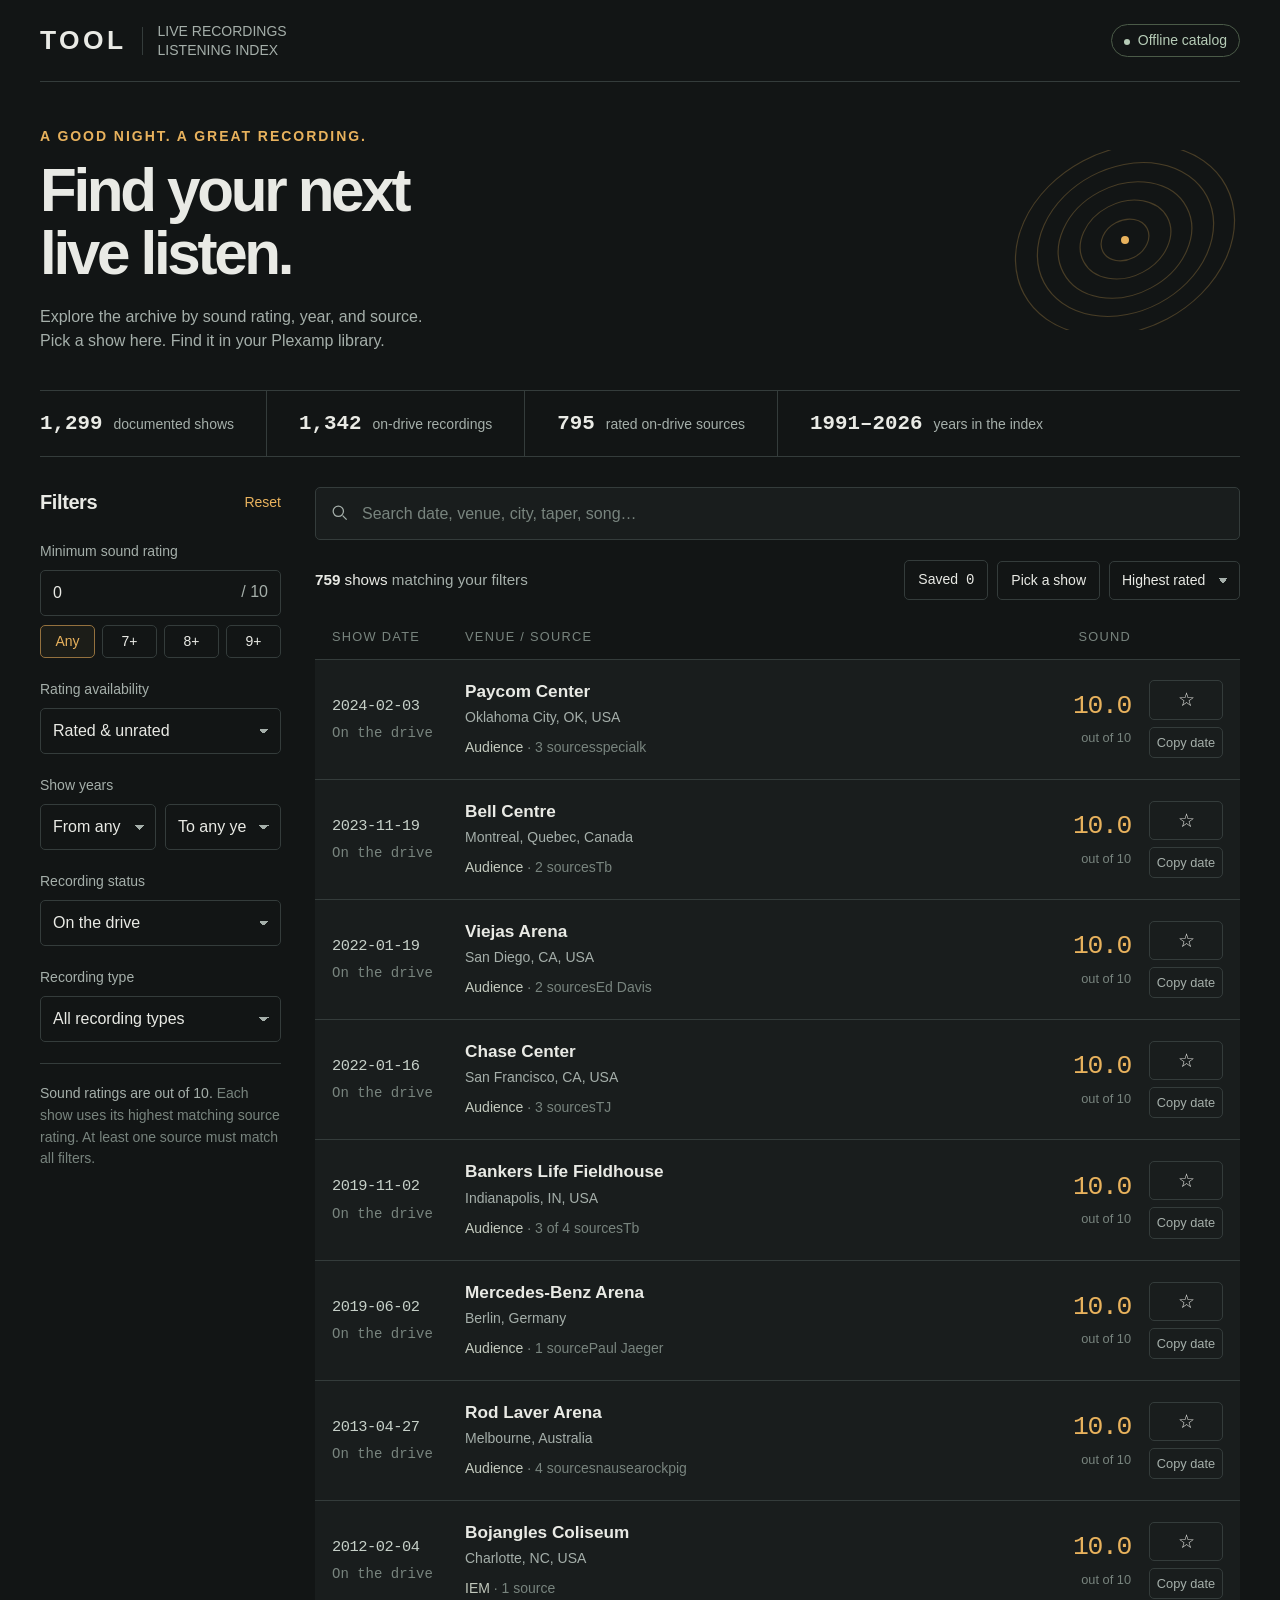
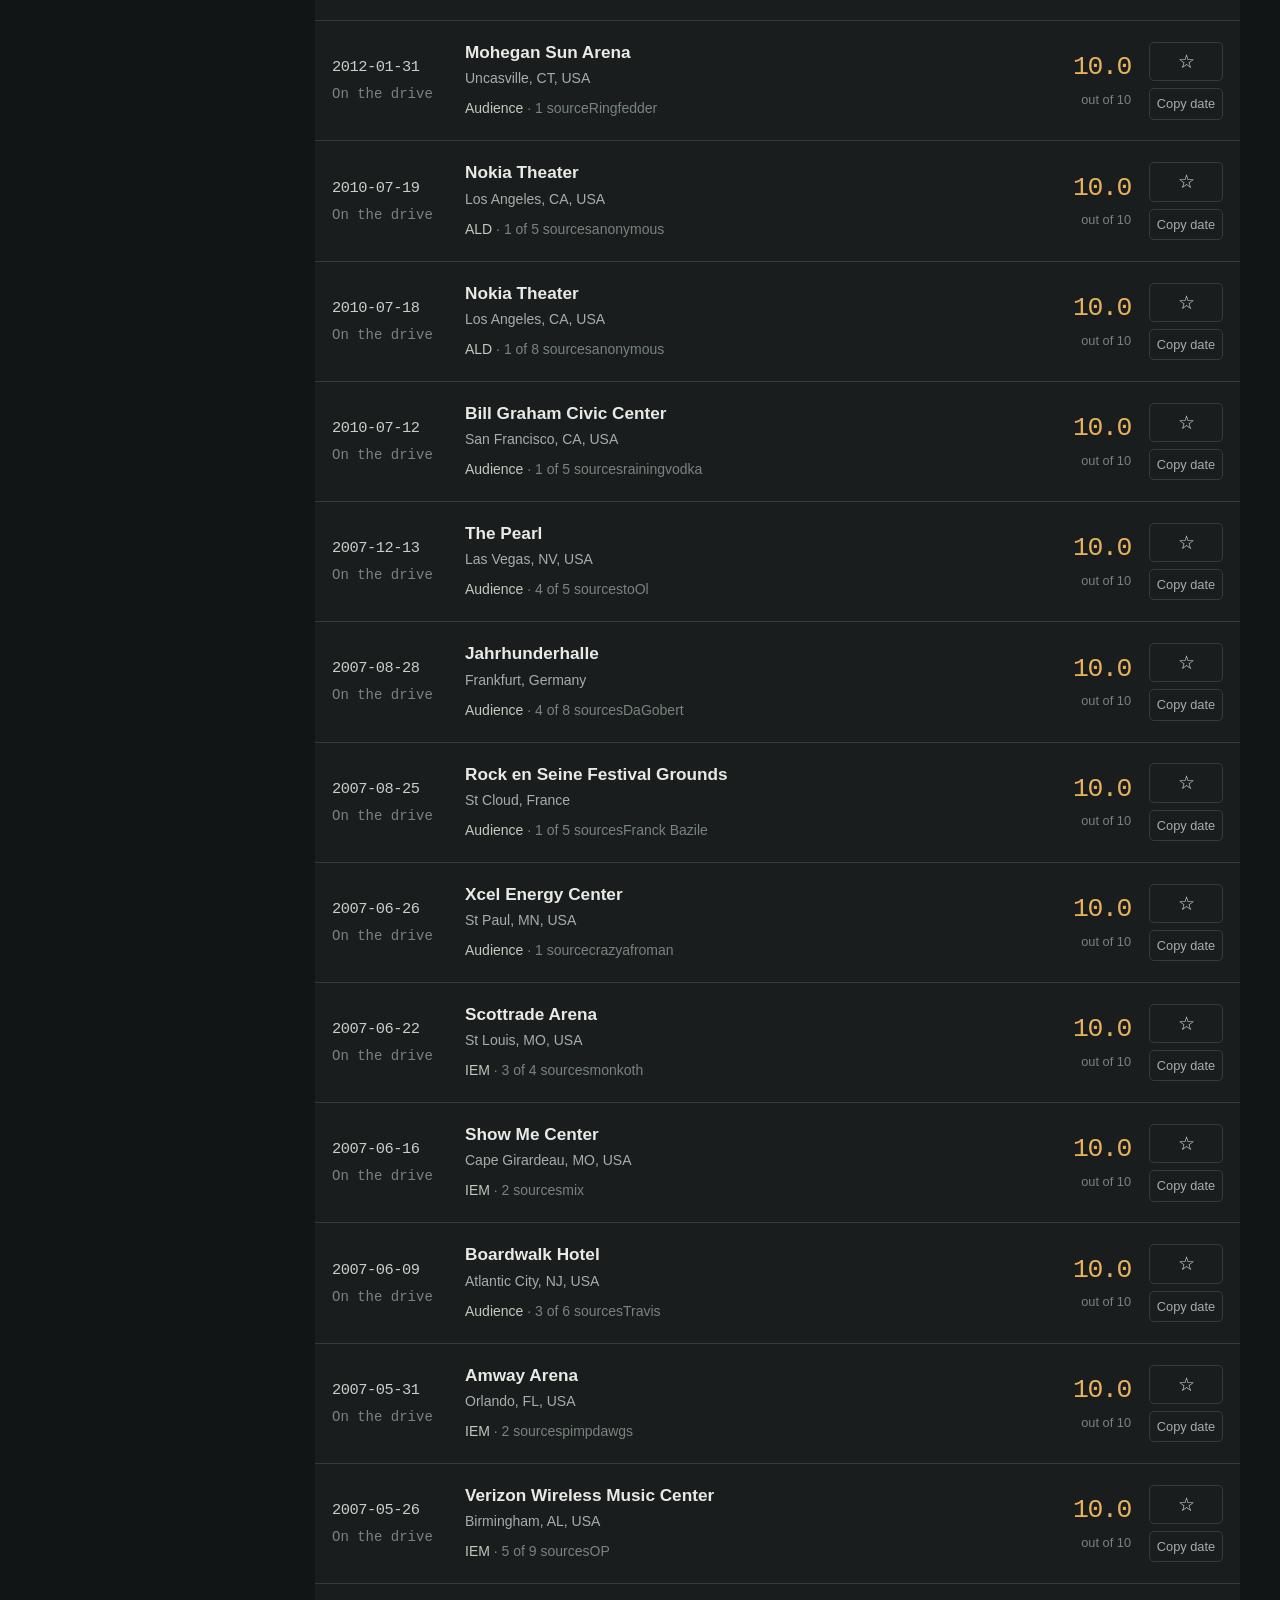
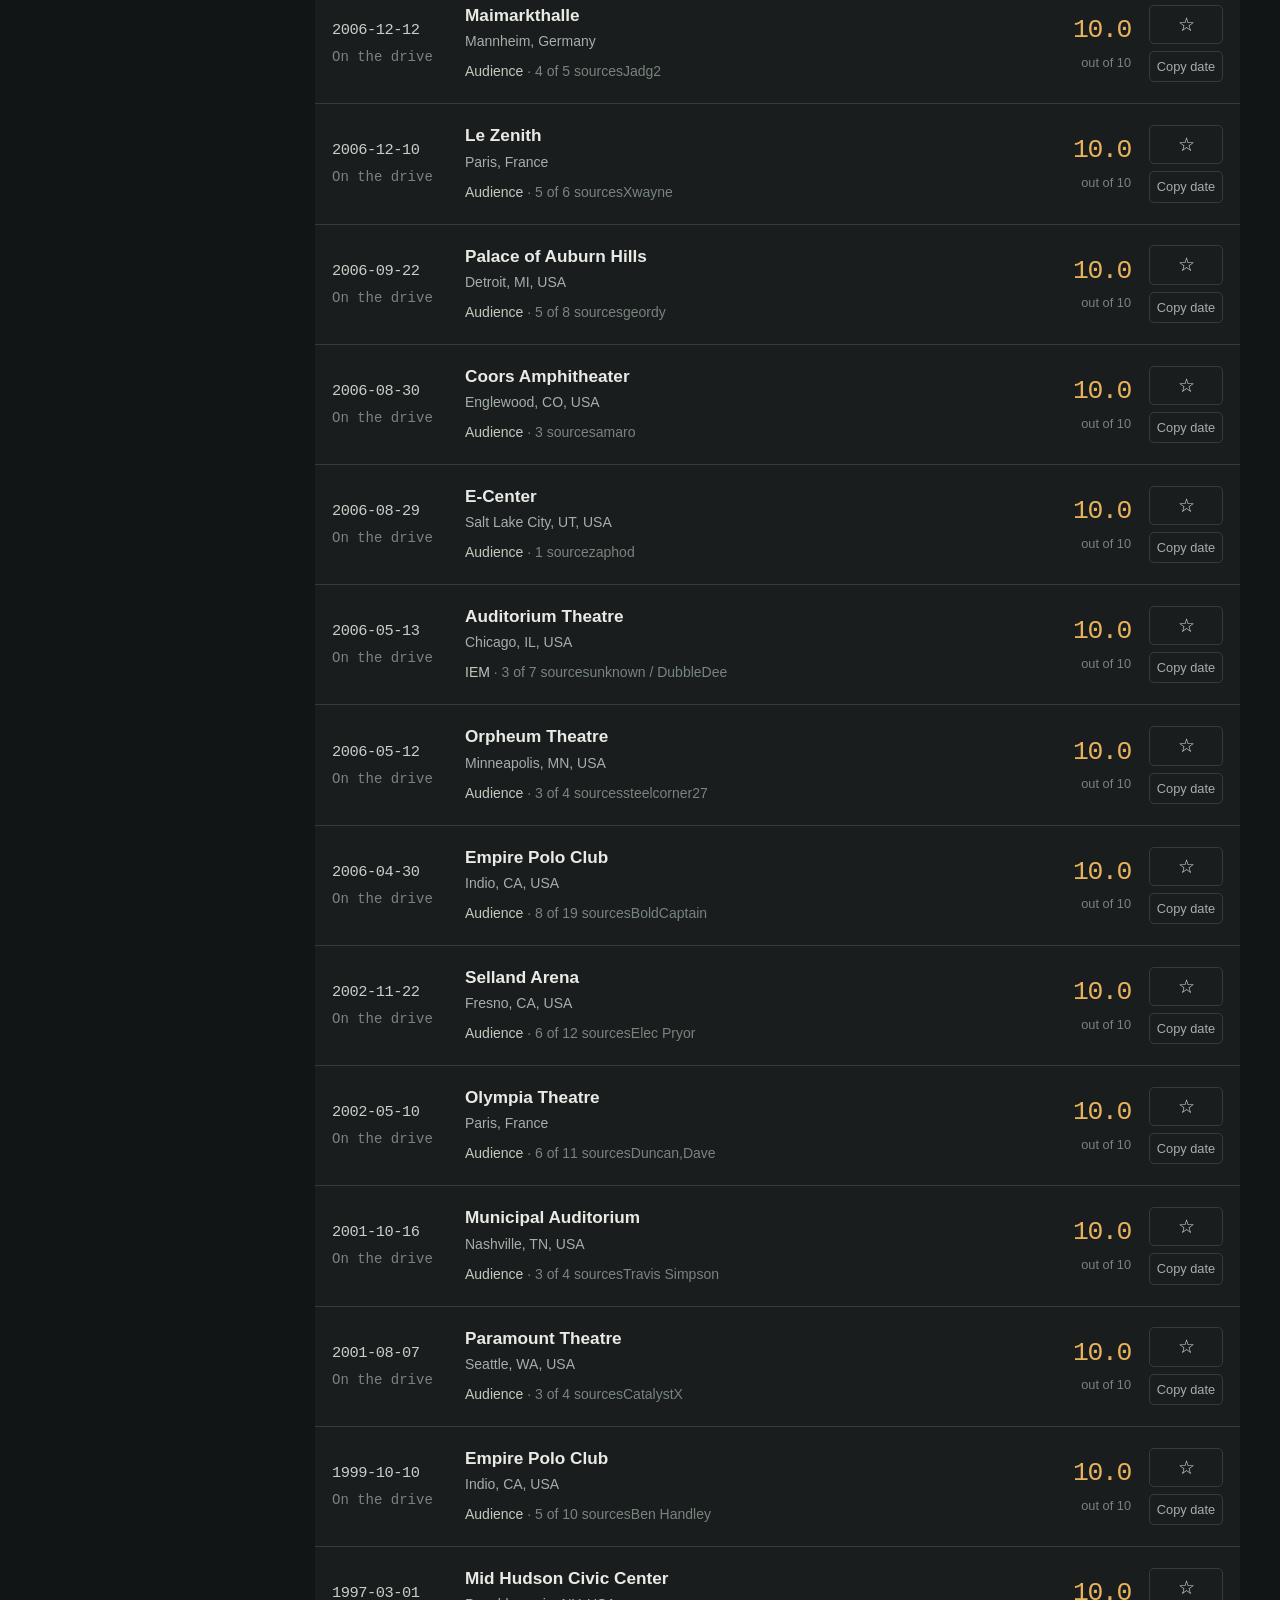
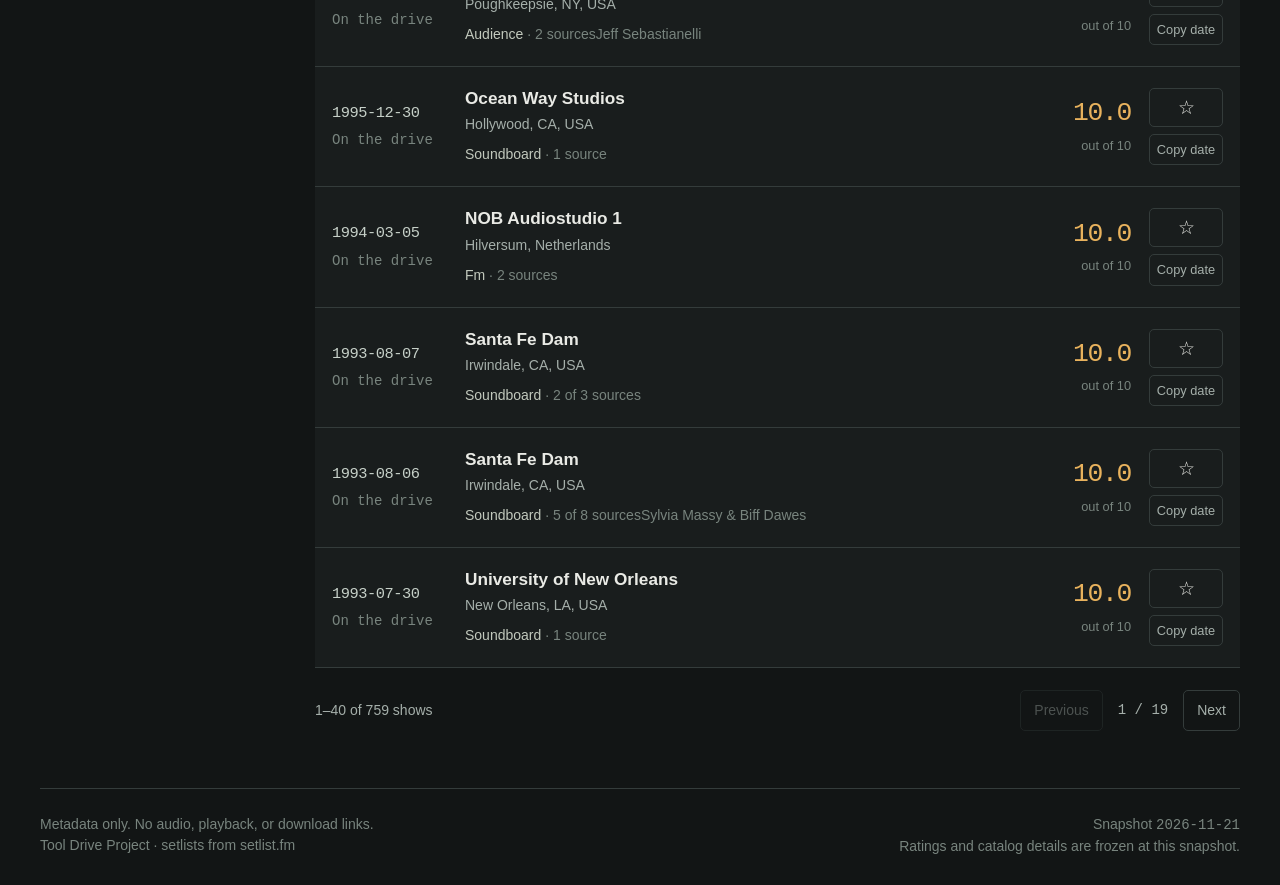
